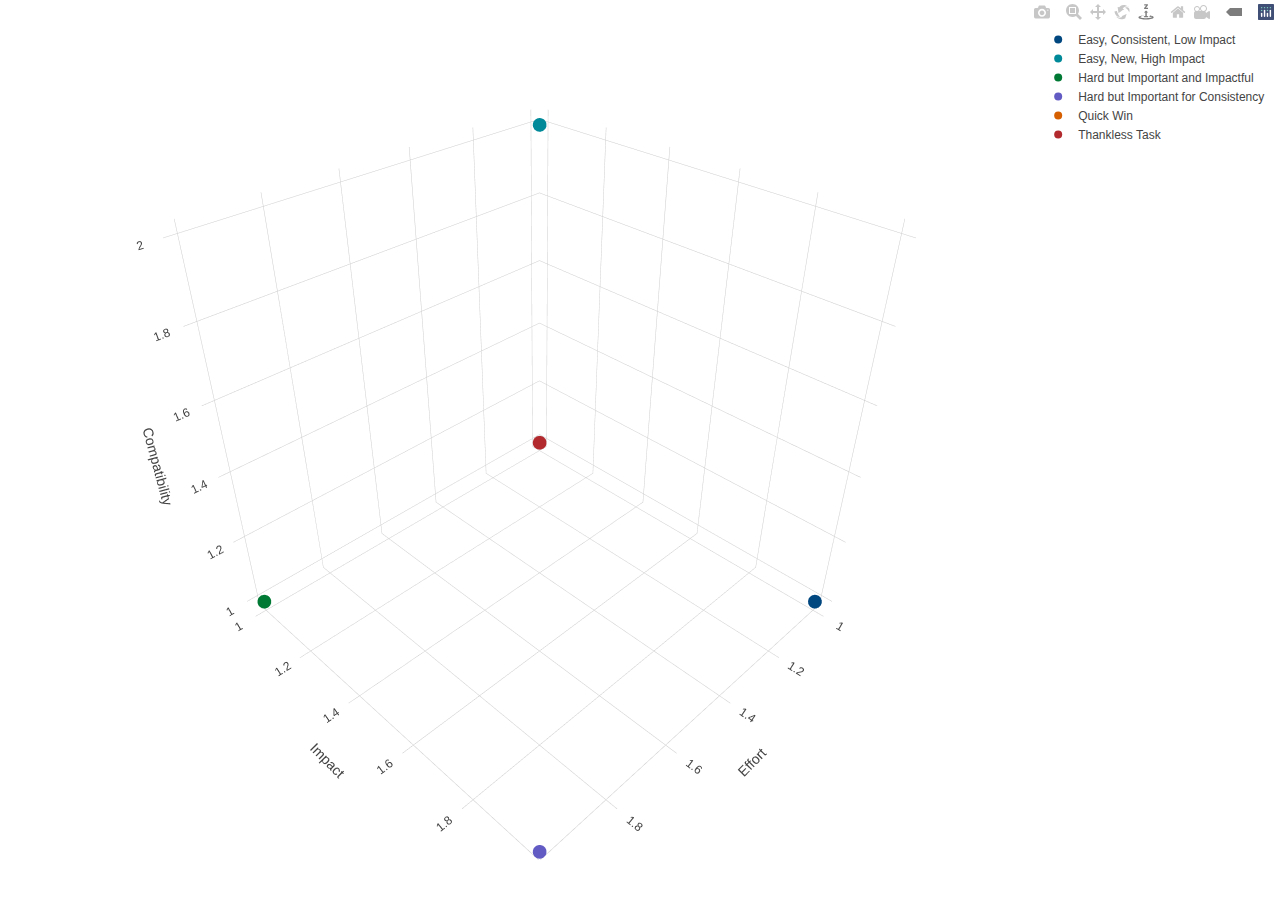
==== docs/Priority.html @ f63d9a85 "plotly plot" ====
<!DOCTYPE html>
<html>
<head>
<meta charset="utf-8" />
<title>plotly</title>
<script>(function() {
  // If window.HTMLWidgets is already defined, then use it; otherwise create a
  // new object. This allows preceding code to set options that affect the
  // initialization process (though none currently exist).
  window.HTMLWidgets = window.HTMLWidgets || {};

  // See if we're running in a viewer pane. If not, we're in a web browser.
  var viewerMode = window.HTMLWidgets.viewerMode =
      /\bviewer_pane=1\b/.test(window.location);

  // See if we're running in Shiny mode. If not, it's a static document.
  // Note that static widgets can appear in both Shiny and static modes, but
  // obviously, Shiny widgets can only appear in Shiny apps/documents.
  var shinyMode = window.HTMLWidgets.shinyMode =
      typeof(window.Shiny) !== "undefined" && !!window.Shiny.outputBindings;

  // We can't count on jQuery being available, so we implement our own
  // version if necessary.
  function querySelectorAll(scope, selector) {
    if (typeof(jQuery) !== "undefined" && scope instanceof jQuery) {
      return scope.find(selector);
    }
    if (scope.querySelectorAll) {
      return scope.querySelectorAll(selector);
    }
  }

  function asArray(value) {
    if (value === null)
      return [];
    if ($.isArray(value))
      return value;
    return [value];
  }

  // Implement jQuery's extend
  function extend(target /*, ... */) {
    if (arguments.length == 1) {
      return target;
    }
    for (var i = 1; i < arguments.length; i++) {
      var source = arguments[i];
      for (var prop in source) {
        if (source.hasOwnProperty(prop)) {
          target[prop] = source[prop];
        }
      }
    }
    return target;
  }

  // IE8 doesn't support Array.forEach.
  function forEach(values, callback, thisArg) {
    if (values.forEach) {
      values.forEach(callback, thisArg);
    } else {
      for (var i = 0; i < values.length; i++) {
        callback.call(thisArg, values[i], i, values);
      }
    }
  }

  // Replaces the specified method with the return value of funcSource.
  //
  // Note that funcSource should not BE the new method, it should be a function
  // that RETURNS the new method. funcSource receives a single argument that is
  // the overridden method, it can be called from the new method. The overridden
  // method can be called like a regular function, it has the target permanently
  // bound to it so "this" will work correctly.
  function overrideMethod(target, methodName, funcSource) {
    var superFunc = target[methodName] || function() {};
    var superFuncBound = function() {
      return superFunc.apply(target, arguments);
    };
    target[methodName] = funcSource(superFuncBound);
  }

  // Add a method to delegator that, when invoked, calls
  // delegatee.methodName. If there is no such method on
  // the delegatee, but there was one on delegator before
  // delegateMethod was called, then the original version
  // is invoked instead.
  // For example:
  //
  // var a = {
  //   method1: function() { console.log('a1'); }
  //   method2: function() { console.log('a2'); }
  // };
  // var b = {
  //   method1: function() { console.log('b1'); }
  // };
  // delegateMethod(a, b, "method1");
  // delegateMethod(a, b, "method2");
  // a.method1();
  // a.method2();
  //
  // The output would be "b1", "a2".
  function delegateMethod(delegator, delegatee, methodName) {
    var inherited = delegator[methodName];
    delegator[methodName] = function() {
      var target = delegatee;
      var method = delegatee[methodName];

      // The method doesn't exist on the delegatee. Instead,
      // call the method on the delegator, if it exists.
      if (!method) {
        target = delegator;
        method = inherited;
      }

      if (method) {
        return method.apply(target, arguments);
      }
    };
  }

  // Implement a vague facsimilie of jQuery's data method
  function elementData(el, name, value) {
    if (arguments.length == 2) {
      return el["htmlwidget_data_" + name];
    } else if (arguments.length == 3) {
      el["htmlwidget_data_" + name] = value;
      return el;
    } else {
      throw new Error("Wrong number of arguments for elementData: " +
        arguments.length);
    }
  }

  // http://stackoverflow.com/questions/3446170/escape-string-for-use-in-javascript-regex
  function escapeRegExp(str) {
    return str.replace(/[\-\[\]\/\{\}\(\)\*\+\?\.\\\^\$\|]/g, "\\$&");
  }

  function hasClass(el, className) {
    var re = new RegExp("\\b" + escapeRegExp(className) + "\\b");
    return re.test(el.className);
  }

  // elements - array (or array-like object) of HTML elements
  // className - class name to test for
  // include - if true, only return elements with given className;
  //   if false, only return elements *without* given className
  function filterByClass(elements, className, include) {
    var results = [];
    for (var i = 0; i < elements.length; i++) {
      if (hasClass(elements[i], className) == include)
        results.push(elements[i]);
    }
    return results;
  }

  function on(obj, eventName, func) {
    if (obj.addEventListener) {
      obj.addEventListener(eventName, func, false);
    } else if (obj.attachEvent) {
      obj.attachEvent(eventName, func);
    }
  }

  function off(obj, eventName, func) {
    if (obj.removeEventListener)
      obj.removeEventListener(eventName, func, false);
    else if (obj.detachEvent) {
      obj.detachEvent(eventName, func);
    }
  }

  // Translate array of values to top/right/bottom/left, as usual with
  // the "padding" CSS property
  // https://developer.mozilla.org/en-US/docs/Web/CSS/padding
  function unpackPadding(value) {
    if (typeof(value) === "number")
      value = [value];
    if (value.length === 1) {
      return {top: value[0], right: value[0], bottom: value[0], left: value[0]};
    }
    if (value.length === 2) {
      return {top: value[0], right: value[1], bottom: value[0], left: value[1]};
    }
    if (value.length === 3) {
      return {top: value[0], right: value[1], bottom: value[2], left: value[1]};
    }
    if (value.length === 4) {
      return {top: value[0], right: value[1], bottom: value[2], left: value[3]};
    }
  }

  // Convert an unpacked padding object to a CSS value
  function paddingToCss(paddingObj) {
    return paddingObj.top + "px " + paddingObj.right + "px " + paddingObj.bottom + "px " + paddingObj.left + "px";
  }

  // Makes a number suitable for CSS
  function px(x) {
    if (typeof(x) === "number")
      return x + "px";
    else
      return x;
  }

  // Retrieves runtime widget sizing information for an element.
  // The return value is either null, or an object with fill, padding,
  // defaultWidth, defaultHeight fields.
  function sizingPolicy(el) {
    var sizingEl = document.querySelector("script[data-for='" + el.id + "'][type='application/htmlwidget-sizing']");
    if (!sizingEl)
      return null;
    var sp = JSON.parse(sizingEl.textContent || sizingEl.text || "{}");
    if (viewerMode) {
      return sp.viewer;
    } else {
      return sp.browser;
    }
  }

  // @param tasks Array of strings (or falsy value, in which case no-op).
  //   Each element must be a valid JavaScript expression that yields a
  //   function. Or, can be an array of objects with "code" and "data"
  //   properties; in this case, the "code" property should be a string
  //   of JS that's an expr that yields a function, and "data" should be
  //   an object that will be added as an additional argument when that
  //   function is called.
  // @param target The object that will be "this" for each function
  //   execution.
  // @param args Array of arguments to be passed to the functions. (The
  //   same arguments will be passed to all functions.)
  function evalAndRun(tasks, target, args) {
    if (tasks) {
      forEach(tasks, function(task) {
        var theseArgs = args;
        if (typeof(task) === "object") {
          theseArgs = theseArgs.concat([task.data]);
          task = task.code;
        }
        var taskFunc = tryEval(task);
        if (typeof(taskFunc) !== "function") {
          throw new Error("Task must be a function! Source:\n" + task);
        }
        taskFunc.apply(target, theseArgs);
      });
    }
  }

  // Attempt eval() both with and without enclosing in parentheses.
  // Note that enclosing coerces a function declaration into
  // an expression that eval() can parse
  // (otherwise, a SyntaxError is thrown)
  function tryEval(code) {
    var result = null;
    try {
      result = eval("(" + code + ")");
    } catch(error) {
      if (!error instanceof SyntaxError) {
        throw error;
      }
      try {
        result = eval(code);
      } catch(e) {
        if (e instanceof SyntaxError) {
          throw error;
        } else {
          throw e;
        }
      }
    }
    return result;
  }

  function initSizing(el) {
    var sizing = sizingPolicy(el);
    if (!sizing)
      return;

    var cel = document.getElementById("htmlwidget_container");
    if (!cel)
      return;

    if (typeof(sizing.padding) !== "undefined") {
      document.body.style.margin = "0";
      document.body.style.padding = paddingToCss(unpackPadding(sizing.padding));
    }

    if (sizing.fill) {
      document.body.style.overflow = "hidden";
      document.body.style.width = "100%";
      document.body.style.height = "100%";
      document.documentElement.style.width = "100%";
      document.documentElement.style.height = "100%";
      if (cel) {
        cel.style.position = "absolute";
        var pad = unpackPadding(sizing.padding);
        cel.style.top = pad.top + "px";
        cel.style.right = pad.right + "px";
        cel.style.bottom = pad.bottom + "px";
        cel.style.left = pad.left + "px";
        el.style.width = "100%";
        el.style.height = "100%";
      }

      return {
        getWidth: function() { return cel.offsetWidth; },
        getHeight: function() { return cel.offsetHeight; }
      };

    } else {
      el.style.width = px(sizing.width);
      el.style.height = px(sizing.height);

      return {
        getWidth: function() { return el.offsetWidth; },
        getHeight: function() { return el.offsetHeight; }
      };
    }
  }

  // Default implementations for methods
  var defaults = {
    find: function(scope) {
      return querySelectorAll(scope, "." + this.name);
    },
    renderError: function(el, err) {
      var $el = $(el);

      this.clearError(el);

      // Add all these error classes, as Shiny does
      var errClass = "shiny-output-error";
      if (err.type !== null) {
        // use the classes of the error condition as CSS class names
        errClass = errClass + " " + $.map(asArray(err.type), function(type) {
          return errClass + "-" + type;
        }).join(" ");
      }
      errClass = errClass + " htmlwidgets-error";

      // Is el inline or block? If inline or inline-block, just display:none it
      // and add an inline error.
      var display = $el.css("display");
      $el.data("restore-display-mode", display);

      if (display === "inline" || display === "inline-block") {
        $el.hide();
        if (err.message !== "") {
          var errorSpan = $("<span>").addClass(errClass);
          errorSpan.text(err.message);
          $el.after(errorSpan);
        }
      } else if (display === "block") {
        // If block, add an error just after the el, set visibility:none on the
        // el, and position the error to be on top of the el.
        // Mark it with a unique ID and CSS class so we can remove it later.
        $el.css("visibility", "hidden");
        if (err.message !== "") {
          var errorDiv = $("<div>").addClass(errClass).css("position", "absolute")
            .css("top", el.offsetTop)
            .css("left", el.offsetLeft)
            // setting width can push out the page size, forcing otherwise
            // unnecessary scrollbars to appear and making it impossible for
            // the element to shrink; so use max-width instead
            .css("maxWidth", el.offsetWidth)
            .css("height", el.offsetHeight);
          errorDiv.text(err.message);
          $el.after(errorDiv);

          // Really dumb way to keep the size/position of the error in sync with
          // the parent element as the window is resized or whatever.
          var intId = setInterval(function() {
            if (!errorDiv[0].parentElement) {
              clearInterval(intId);
              return;
            }
            errorDiv
              .css("top", el.offsetTop)
              .css("left", el.offsetLeft)
              .css("maxWidth", el.offsetWidth)
              .css("height", el.offsetHeight);
          }, 500);
        }
      }
    },
    clearError: function(el) {
      var $el = $(el);
      var display = $el.data("restore-display-mode");
      $el.data("restore-display-mode", null);

      if (display === "inline" || display === "inline-block") {
        if (display)
          $el.css("display", display);
        $(el.nextSibling).filter(".htmlwidgets-error").remove();
      } else if (display === "block"){
        $el.css("visibility", "inherit");
        $(el.nextSibling).filter(".htmlwidgets-error").remove();
      }
    },
    sizing: {}
  };

  // Called by widget bindings to register a new type of widget. The definition
  // object can contain the following properties:
  // - name (required) - A string indicating the binding name, which will be
  //   used by default as the CSS classname to look for.
  // - initialize (optional) - A function(el) that will be called once per
  //   widget element; if a value is returned, it will be passed as the third
  //   value to renderValue.
  // - renderValue (required) - A function(el, data, initValue) that will be
  //   called with data. Static contexts will cause this to be called once per
  //   element; Shiny apps will cause this to be called multiple times per
  //   element, as the data changes.
  window.HTMLWidgets.widget = function(definition) {
    if (!definition.name) {
      throw new Error("Widget must have a name");
    }
    if (!definition.type) {
      throw new Error("Widget must have a type");
    }
    // Currently we only support output widgets
    if (definition.type !== "output") {
      throw new Error("Unrecognized widget type '" + definition.type + "'");
    }
    // TODO: Verify that .name is a valid CSS classname

    // Support new-style instance-bound definitions. Old-style class-bound
    // definitions have one widget "object" per widget per type/class of
    // widget; the renderValue and resize methods on such widget objects
    // take el and instance arguments, because the widget object can't
    // store them. New-style instance-bound definitions have one widget
    // object per widget instance; the definition that's passed in doesn't
    // provide renderValue or resize methods at all, just the single method
    //   factory(el, width, height)
    // which returns an object that has renderValue(x) and resize(w, h).
    // This enables a far more natural programming style for the widget
    // author, who can store per-instance state using either OO-style
    // instance fields or functional-style closure variables (I guess this
    // is in contrast to what can only be called C-style pseudo-OO which is
    // what we required before).
    if (definition.factory) {
      definition = createLegacyDefinitionAdapter(definition);
    }

    if (!definition.renderValue) {
      throw new Error("Widget must have a renderValue function");
    }

    // For static rendering (non-Shiny), use a simple widget registration
    // scheme. We also use this scheme for Shiny apps/documents that also
    // contain static widgets.
    window.HTMLWidgets.widgets = window.HTMLWidgets.widgets || [];
    // Merge defaults into the definition; don't mutate the original definition.
    var staticBinding = extend({}, defaults, definition);
    overrideMethod(staticBinding, "find", function(superfunc) {
      return function(scope) {
        var results = superfunc(scope);
        // Filter out Shiny outputs, we only want the static kind
        return filterByClass(results, "html-widget-output", false);
      };
    });
    window.HTMLWidgets.widgets.push(staticBinding);

    if (shinyMode) {
      // Shiny is running. Register the definition with an output binding.
      // The definition itself will not be the output binding, instead
      // we will make an output binding object that delegates to the
      // definition. This is because we foolishly used the same method
      // name (renderValue) for htmlwidgets definition and Shiny bindings
      // but they actually have quite different semantics (the Shiny
      // bindings receive data that includes lots of metadata that it
      // strips off before calling htmlwidgets renderValue). We can't
      // just ignore the difference because in some widgets it's helpful
      // to call this.renderValue() from inside of resize(), and if
      // we're not delegating, then that call will go to the Shiny
      // version instead of the htmlwidgets version.

      // Merge defaults with definition, without mutating either.
      var bindingDef = extend({}, defaults, definition);

      // This object will be our actual Shiny binding.
      var shinyBinding = new Shiny.OutputBinding();

      // With a few exceptions, we'll want to simply use the bindingDef's
      // version of methods if they are available, otherwise fall back to
      // Shiny's defaults. NOTE: If Shiny's output bindings gain additional
      // methods in the future, and we want them to be overrideable by
      // HTMLWidget binding definitions, then we'll need to add them to this
      // list.
      delegateMethod(shinyBinding, bindingDef, "getId");
      delegateMethod(shinyBinding, bindingDef, "onValueChange");
      delegateMethod(shinyBinding, bindingDef, "onValueError");
      delegateMethod(shinyBinding, bindingDef, "renderError");
      delegateMethod(shinyBinding, bindingDef, "clearError");
      delegateMethod(shinyBinding, bindingDef, "showProgress");

      // The find, renderValue, and resize are handled differently, because we
      // want to actually decorate the behavior of the bindingDef methods.

      shinyBinding.find = function(scope) {
        var results = bindingDef.find(scope);

        // Only return elements that are Shiny outputs, not static ones
        var dynamicResults = results.filter(".html-widget-output");

        // It's possible that whatever caused Shiny to think there might be
        // new dynamic outputs, also caused there to be new static outputs.
        // Since there might be lots of different htmlwidgets bindings, we
        // schedule execution for later--no need to staticRender multiple
        // times.
        if (results.length !== dynamicResults.length)
          scheduleStaticRender();

        return dynamicResults;
      };

      // Wrap renderValue to handle initialization, which unfortunately isn't
      // supported natively by Shiny at the time of this writing.

      shinyBinding.renderValue = function(el, data) {
        Shiny.renderDependencies(data.deps);
        // Resolve strings marked as javascript literals to objects
        if (!(data.evals instanceof Array)) data.evals = [data.evals];
        for (var i = 0; data.evals && i < data.evals.length; i++) {
          window.HTMLWidgets.evaluateStringMember(data.x, data.evals[i]);
        }
        if (!bindingDef.renderOnNullValue) {
          if (data.x === null) {
            el.style.visibility = "hidden";
            return;
          } else {
            el.style.visibility = "inherit";
          }
        }
        if (!elementData(el, "initialized")) {
          initSizing(el);

          elementData(el, "initialized", true);
          if (bindingDef.initialize) {
            var result = bindingDef.initialize(el, el.offsetWidth,
              el.offsetHeight);
            elementData(el, "init_result", result);
          }
        }
        bindingDef.renderValue(el, data.x, elementData(el, "init_result"));
        evalAndRun(data.jsHooks.render, elementData(el, "init_result"), [el, data.x]);
      };

      // Only override resize if bindingDef implements it
      if (bindingDef.resize) {
        shinyBinding.resize = function(el, width, height) {
          // Shiny can call resize before initialize/renderValue have been
          // called, which doesn't make sense for widgets.
          if (elementData(el, "initialized")) {
            bindingDef.resize(el, width, height, elementData(el, "init_result"));
          }
        };
      }

      Shiny.outputBindings.register(shinyBinding, bindingDef.name);
    }
  };

  var scheduleStaticRenderTimerId = null;
  function scheduleStaticRender() {
    if (!scheduleStaticRenderTimerId) {
      scheduleStaticRenderTimerId = setTimeout(function() {
        scheduleStaticRenderTimerId = null;
        window.HTMLWidgets.staticRender();
      }, 1);
    }
  }

  // Render static widgets after the document finishes loading
  // Statically render all elements that are of this widget's class
  window.HTMLWidgets.staticRender = function() {
    var bindings = window.HTMLWidgets.widgets || [];
    forEach(bindings, function(binding) {
      var matches = binding.find(document.documentElement);
      forEach(matches, function(el) {
        var sizeObj = initSizing(el, binding);

        if (hasClass(el, "html-widget-static-bound"))
          return;
        el.className = el.className + " html-widget-static-bound";

        var initResult;
        if (binding.initialize) {
          initResult = binding.initialize(el,
            sizeObj ? sizeObj.getWidth() : el.offsetWidth,
            sizeObj ? sizeObj.getHeight() : el.offsetHeight
          );
          elementData(el, "init_result", initResult);
        }

        if (binding.resize) {
          var lastSize = {
            w: sizeObj ? sizeObj.getWidth() : el.offsetWidth,
            h: sizeObj ? sizeObj.getHeight() : el.offsetHeight
          };
          var resizeHandler = function(e) {
            var size = {
              w: sizeObj ? sizeObj.getWidth() : el.offsetWidth,
              h: sizeObj ? sizeObj.getHeight() : el.offsetHeight
            };
            if (size.w === 0 && size.h === 0)
              return;
            if (size.w === lastSize.w && size.h === lastSize.h)
              return;
            lastSize = size;
            binding.resize(el, size.w, size.h, initResult);
          };

          on(window, "resize", resizeHandler);

          // This is needed for cases where we're running in a Shiny
          // app, but the widget itself is not a Shiny output, but
          // rather a simple static widget. One example of this is
          // an rmarkdown document that has runtime:shiny and widget
          // that isn't in a render function. Shiny only knows to
          // call resize handlers for Shiny outputs, not for static
          // widgets, so we do it ourselves.
          if (window.jQuery) {
            window.jQuery(document).on(
              "shown.htmlwidgets shown.bs.tab.htmlwidgets shown.bs.collapse.htmlwidgets",
              resizeHandler
            );
            window.jQuery(document).on(
              "hidden.htmlwidgets hidden.bs.tab.htmlwidgets hidden.bs.collapse.htmlwidgets",
              resizeHandler
            );
          }

          // This is needed for the specific case of ioslides, which
          // flips slides between display:none and display:block.
          // Ideally we would not have to have ioslide-specific code
          // here, but rather have ioslides raise a generic event,
          // but the rmarkdown package just went to CRAN so the
          // window to getting that fixed may be long.
          if (window.addEventListener) {
            // It's OK to limit this to window.addEventListener
            // browsers because ioslides itself only supports
            // such browsers.
            on(document, "slideenter", resizeHandler);
            on(document, "slideleave", resizeHandler);
          }
        }

        var scriptData = document.querySelector("script[data-for='" + el.id + "'][type='application/json']");
        if (scriptData) {
          var data = JSON.parse(scriptData.textContent || scriptData.text);
          // Resolve strings marked as javascript literals to objects
          if (!(data.evals instanceof Array)) data.evals = [data.evals];
          for (var k = 0; data.evals && k < data.evals.length; k++) {
            window.HTMLWidgets.evaluateStringMember(data.x, data.evals[k]);
          }
          binding.renderValue(el, data.x, initResult);
          evalAndRun(data.jsHooks.render, initResult, [el, data.x]);
        }
      });
    });

    invokePostRenderHandlers();
  }


  function has_jQuery3() {
    if (!window.jQuery) {
      return false;
    }
    var $version = window.jQuery.fn.jquery;
    var $major_version = parseInt($version.split(".")[0]);
    return $major_version >= 3;
  }

  /*
  / Shiny 1.4 bumped jQuery from 1.x to 3.x which means jQuery's
  / on-ready handler (i.e., $(fn)) is now asyncronous (i.e., it now
  / really means $(setTimeout(fn)).
  / https://jquery.com/upgrade-guide/3.0/#breaking-change-document-ready-handlers-are-now-asynchronous
  /
  / Since Shiny uses $() to schedule initShiny, shiny>=1.4 calls initShiny
  / one tick later than it did before, which means staticRender() is
  / called renderValue() earlier than (advanced) widget authors might be expecting.
  / https://github.com/rstudio/shiny/issues/2630
  /
  / For a concrete example, leaflet has some methods (e.g., updateBounds)
  / which reference Shiny methods registered in initShiny (e.g., setInputValue).
  / Since leaflet is privy to this life-cycle, it knows to use setTimeout() to
  / delay execution of those methods (until Shiny methods are ready)
  / https://github.com/rstudio/leaflet/blob/18ec981/javascript/src/index.js#L266-L268
  /
  / Ideally widget authors wouldn't need to use this setTimeout() hack that
  / leaflet uses to call Shiny methods on a staticRender(). In the long run,
  / the logic initShiny should be broken up so that method registration happens
  / right away, but binding happens later.
  */
  function maybeStaticRenderLater() {
    if (shinyMode && has_jQuery3()) {
      window.jQuery(window.HTMLWidgets.staticRender);
    } else {
      window.HTMLWidgets.staticRender();
    }
  }

  if (document.addEventListener) {
    document.addEventListener("DOMContentLoaded", function() {
      document.removeEventListener("DOMContentLoaded", arguments.callee, false);
      maybeStaticRenderLater();
    }, false);
  } else if (document.attachEvent) {
    document.attachEvent("onreadystatechange", function() {
      if (document.readyState === "complete") {
        document.detachEvent("onreadystatechange", arguments.callee);
        maybeStaticRenderLater();
      }
    });
  }


  window.HTMLWidgets.getAttachmentUrl = function(depname, key) {
    // If no key, default to the first item
    if (typeof(key) === "undefined")
      key = 1;

    var link = document.getElementById(depname + "-" + key + "-attachment");
    if (!link) {
      throw new Error("Attachment " + depname + "/" + key + " not found in document");
    }
    return link.getAttribute("href");
  };

  window.HTMLWidgets.dataframeToD3 = function(df) {
    var names = [];
    var length;
    for (var name in df) {
        if (df.hasOwnProperty(name))
            names.push(name);
        if (typeof(df[name]) !== "object" || typeof(df[name].length) === "undefined") {
            throw new Error("All fields must be arrays");
        } else if (typeof(length) !== "undefined" && length !== df[name].length) {
            throw new Error("All fields must be arrays of the same length");
        }
        length = df[name].length;
    }
    var results = [];
    var item;
    for (var row = 0; row < length; row++) {
        item = {};
        for (var col = 0; col < names.length; col++) {
            item[names[col]] = df[names[col]][row];
        }
        results.push(item);
    }
    return results;
  };

  window.HTMLWidgets.transposeArray2D = function(array) {
      if (array.length === 0) return array;
      var newArray = array[0].map(function(col, i) {
          return array.map(function(row) {
              return row[i]
          })
      });
      return newArray;
  };
  // Split value at splitChar, but allow splitChar to be escaped
  // using escapeChar. Any other characters escaped by escapeChar
  // will be included as usual (including escapeChar itself).
  function splitWithEscape(value, splitChar, escapeChar) {
    var results = [];
    var escapeMode = false;
    var currentResult = "";
    for (var pos = 0; pos < value.length; pos++) {
      if (!escapeMode) {
        if (value[pos] === splitChar) {
          results.push(currentResult);
          currentResult = "";
        } else if (value[pos] === escapeChar) {
          escapeMode = true;
        } else {
          currentResult += value[pos];
        }
      } else {
        currentResult += value[pos];
        escapeMode = false;
      }
    }
    if (currentResult !== "") {
      results.push(currentResult);
    }
    return results;
  }
  // Function authored by Yihui/JJ Allaire
  window.HTMLWidgets.evaluateStringMember = function(o, member) {
    var parts = splitWithEscape(member, '.', '\\');
    for (var i = 0, l = parts.length; i < l; i++) {
      var part = parts[i];
      // part may be a character or 'numeric' member name
      if (o !== null && typeof o === "object" && part in o) {
        if (i == (l - 1)) { // if we are at the end of the line then evalulate
          if (typeof o[part] === "string")
            o[part] = tryEval(o[part]);
        } else { // otherwise continue to next embedded object
          o = o[part];
        }
      }
    }
  };

  // Retrieve the HTMLWidget instance (i.e. the return value of an
  // HTMLWidget binding's initialize() or factory() function)
  // associated with an element, or null if none.
  window.HTMLWidgets.getInstance = function(el) {
    return elementData(el, "init_result");
  };

  // Finds the first element in the scope that matches the selector,
  // and returns the HTMLWidget instance (i.e. the return value of
  // an HTMLWidget binding's initialize() or factory() function)
  // associated with that element, if any. If no element matches the
  // selector, or the first matching element has no HTMLWidget
  // instance associated with it, then null is returned.
  //
  // The scope argument is optional, and defaults to window.document.
  window.HTMLWidgets.find = function(scope, selector) {
    if (arguments.length == 1) {
      selector = scope;
      scope = document;
    }

    var el = scope.querySelector(selector);
    if (el === null) {
      return null;
    } else {
      return window.HTMLWidgets.getInstance(el);
    }
  };

  // Finds all elements in the scope that match the selector, and
  // returns the HTMLWidget instances (i.e. the return values of
  // an HTMLWidget binding's initialize() or factory() function)
  // associated with the elements, in an array. If elements that
  // match the selector don't have an associated HTMLWidget
  // instance, the returned array will contain nulls.
  //
  // The scope argument is optional, and defaults to window.document.
  window.HTMLWidgets.findAll = function(scope, selector) {
    if (arguments.length == 1) {
      selector = scope;
      scope = document;
    }

    var nodes = scope.querySelectorAll(selector);
    var results = [];
    for (var i = 0; i < nodes.length; i++) {
      results.push(window.HTMLWidgets.getInstance(nodes[i]));
    }
    return results;
  };

  var postRenderHandlers = [];
  function invokePostRenderHandlers() {
    while (postRenderHandlers.length) {
      var handler = postRenderHandlers.shift();
      if (handler) {
        handler();
      }
    }
  }

  // Register the given callback function to be invoked after the
  // next time static widgets are rendered.
  window.HTMLWidgets.addPostRenderHandler = function(callback) {
    postRenderHandlers.push(callback);
  };

  // Takes a new-style instance-bound definition, and returns an
  // old-style class-bound definition. This saves us from having
  // to rewrite all the logic in this file to accomodate both
  // types of definitions.
  function createLegacyDefinitionAdapter(defn) {
    var result = {
      name: defn.name,
      type: defn.type,
      initialize: function(el, width, height) {
        return defn.factory(el, width, height);
      },
      renderValue: function(el, x, instance) {
        return instance.renderValue(x);
      },
      resize: function(el, width, height, instance) {
        return instance.resize(width, height);
      }
    };

    if (defn.find)
      result.find = defn.find;
    if (defn.renderError)
      result.renderError = defn.renderError;
    if (defn.clearError)
      result.clearError = defn.clearError;

    return result;
  }
})();

</script>
<script>
HTMLWidgets.widget({
  name: "plotly",
  type: "output",

  initialize: function(el, width, height) {
    return {};
  },

  resize: function(el, width, height, instance) {
    if (instance.autosize) {
      var width = instance.width || width;
      var height = instance.height || height;
      Plotly.relayout(el.id, {width: width, height: height});
    }
  },  
  
  renderValue: function(el, x, instance) {
    
    // Plotly.relayout() mutates the plot input object, so make sure to 
    // keep a reference to the user-supplied width/height *before*
    // we call Plotly.plot();
    var lay = x.layout || {};
    instance.width = lay.width;
    instance.height = lay.height;
    instance.autosize = lay.autosize || true;
    
    /* 
    / 'inform the world' about highlighting options this is so other
    / crosstalk libraries have a chance to respond to special settings 
    / such as persistent selection. 
    / AFAIK, leaflet is the only library with such intergration
    / https://github.com/rstudio/leaflet/pull/346/files#diff-ad0c2d51ce5fdf8c90c7395b102f4265R154
    */
    var ctConfig = crosstalk.var('plotlyCrosstalkOpts').set(x.highlight);
      
    if (typeof(window) !== "undefined") {
      // make sure plots don't get created outside the network (for on-prem)
      window.PLOTLYENV = window.PLOTLYENV || {};
      window.PLOTLYENV.BASE_URL = x.base_url;
      
      // Enable persistent selection when shift key is down
      // https://stackoverflow.com/questions/1828613/check-if-a-key-is-down
      var persistOnShift = function(e) {
        if (!e) window.event;
        if (e.shiftKey) { 
          x.highlight.persistent = true; 
          x.highlight.persistentShift = true;
        } else {
          x.highlight.persistent = false; 
          x.highlight.persistentShift = false;
        }
      };
      
      // Only relevant if we haven't forced persistent mode at command line
      if (!x.highlight.persistent) {
        window.onmousemove = persistOnShift;
      }
    }

    var graphDiv = document.getElementById(el.id);
    
    // TODO: move the control panel injection strategy inside here...
    HTMLWidgets.addPostRenderHandler(function() {
      
      // lower the z-index of the modebar to prevent it from highjacking hover
      // (TODO: do this via CSS?)
      // https://github.com/ropensci/plotly/issues/956
      // https://www.w3schools.com/jsref/prop_style_zindex.asp
      var modebars = document.querySelectorAll(".js-plotly-plot .plotly .modebar");
      for (var i = 0; i < modebars.length; i++) {
        modebars[i].style.zIndex = 1;
      }
    });
      
      // inject a "control panel" holding selectize/dynamic color widget(s)
    if (x.selectize || x.highlight.dynamic && !instance.plotly) {
      var flex = document.createElement("div");
      flex.class = "plotly-crosstalk-control-panel";
      flex.style = "display: flex; flex-wrap: wrap";
      
      // inject the colourpicker HTML container into the flexbox
      if (x.highlight.dynamic) {
        var pickerDiv = document.createElement("div");
        
        var pickerInput = document.createElement("input");
        pickerInput.id = el.id + "-colourpicker";
        pickerInput.placeholder = "asdasd";
        
        var pickerLabel = document.createElement("label");
        pickerLabel.for = pickerInput.id;
        pickerLabel.innerHTML = "Brush color&nbsp;&nbsp;";
        
        pickerDiv.appendChild(pickerLabel);
        pickerDiv.appendChild(pickerInput);
        flex.appendChild(pickerDiv);
      }
      
      // inject selectize HTML containers (one for every crosstalk group)
      if (x.selectize) {
        var ids = Object.keys(x.selectize);
        
        for (var i = 0; i < ids.length; i++) {
          var container = document.createElement("div");
          container.id = ids[i];
          container.style = "width: 80%; height: 10%";
          container.class = "form-group crosstalk-input-plotly-highlight";
          
          var label = document.createElement("label");
          label.for = ids[i];
          label.innerHTML = x.selectize[ids[i]].group;
          label.class = "control-label";
          
          var selectDiv = document.createElement("div");
          var select = document.createElement("select");
          select.multiple = true;
          
          selectDiv.appendChild(select);
          container.appendChild(label);
          container.appendChild(selectDiv);
          flex.appendChild(container);
        }
      }
      
      // finally, insert the flexbox inside the htmlwidget container,
      // but before the plotly graph div
      graphDiv.parentElement.insertBefore(flex, graphDiv);
      
      if (x.highlight.dynamic) {
        var picker = $("#" + pickerInput.id);
        var colors = x.highlight.color || [];
        // TODO: let users specify options?
        var opts = {
          value: colors[0],
          showColour: "both",
          palette: "limited",
          allowedCols: colors.join(" "),
          width: "20%",
          height: "10%"
        };
        picker.colourpicker({changeDelay: 0});
        picker.colourpicker("settings", opts);
        picker.colourpicker("value", opts.value);
        // inform crosstalk about a change in the current selection colour
        var grps = x.highlight.ctGroups || [];
        for (var i = 0; i < grps.length; i++) {
          crosstalk.group(grps[i]).var('plotlySelectionColour')
            .set(picker.colourpicker('value'));
        }
        picker.on("change", function() {
          for (var i = 0; i < grps.length; i++) {
            crosstalk.group(grps[i]).var('plotlySelectionColour')
              .set(picker.colourpicker('value'));
          }
        });
      }
    }
    
    // if no plot exists yet, create one with a particular configuration
    if (!instance.plotly) {
      
      var plot = Plotly.plot(graphDiv, x);
      instance.plotly = true;
      
    } else {
      
      // this is essentially equivalent to Plotly.newPlot(), but avoids creating 
      // a new webgl context
      // https://github.com/plotly/plotly.js/blob/2b24f9def901831e61282076cf3f835598d56f0e/src/plot_api/plot_api.js#L531-L532

      // TODO: restore crosstalk selections?
      Plotly.purge(graphDiv);
      // TODO: why is this necessary to get crosstalk working?
      graphDiv.data = undefined;
      graphDiv.layout = undefined;
      var plot = Plotly.plot(graphDiv, x);
    }
    
    // Trigger plotly.js calls defined via `plotlyProxy()`
    plot.then(function() {
      if (HTMLWidgets.shinyMode) {
        Shiny.addCustomMessageHandler("plotly-calls", function(msg) {
          var gd = document.getElementById(msg.id);
          if (!gd) {
            throw new Error("Couldn't find plotly graph with id: " + msg.id);
          }
          // This isn't an official plotly.js method, but it's the only current way to 
          // change just the configuration of a plot 
          // https://community.plot.ly/t/update-config-function/9057
          if (msg.method == "reconfig") {
            Plotly.react(gd, gd.data, gd.layout, msg.args);
            return;
          }
          if (!Plotly[msg.method]) {
            throw new Error("Unknown method " + msg.method);
          }
          var args = [gd].concat(msg.args);
          Plotly[msg.method].apply(null, args);
        });
      }
      
      // plotly's mapbox API doesn't currently support setting bounding boxes
      // https://www.mapbox.com/mapbox-gl-js/example/fitbounds/
      // so we do this manually...
      // TODO: make sure this triggers on a redraw and relayout as well as on initial draw
      var mapboxIDs = graphDiv._fullLayout._subplots.mapbox || [];
      for (var i = 0; i < mapboxIDs.length; i++) {
        var id = mapboxIDs[i];
        var mapOpts = x.layout[id] || {};
        var args = mapOpts._fitBounds || {};
        if (!args) {
          continue;
        }
        var mapObj = graphDiv._fullLayout[id]._subplot.map;
        mapObj.fitBounds(args.bounds, args.options);
      }
      
    });
    
    // Attach attributes (e.g., "key", "z") to plotly event data
    function eventDataWithKey(eventData) {
      if (eventData === undefined || !eventData.hasOwnProperty("points")) {
        return null;
      }
      return eventData.points.map(function(pt) {
        var obj = {
          curveNumber: pt.curveNumber, 
          pointNumber: pt.pointNumber, 
          x: pt.x,
          y: pt.y
        };
        
        // If 'z' is reported with the event data, then use it!
        if (pt.hasOwnProperty("z")) {
          obj.z = pt.z;
        }
        
        if (pt.hasOwnProperty("customdata")) {
          obj.customdata = pt.customdata;
        }
        
        /* 
          TL;DR: (I think) we have to select the graph div (again) to attach keys...
          
          Why? Remember that crosstalk will dynamically add/delete traces 
          (see traceManager.prototype.updateSelection() below)
          For this reason, we can't simply grab keys from x.data (like we did previously)
          Moreover, we can't use _fullData, since that doesn't include 
          unofficial attributes. It's true that click/hover events fire with 
          pt.data, but drag events don't...
        */
        var gd = document.getElementById(el.id);
        var trace = gd.data[pt.curveNumber];
        
        if (!trace._isSimpleKey) {
          var attrsToAttach = ["key"];
        } else {
          // simple keys fire the whole key
          obj.key = trace.key;
          var attrsToAttach = [];
        }
        
        for (var i = 0; i < attrsToAttach.length; i++) {
          var attr = trace[attrsToAttach[i]];
          if (Array.isArray(attr)) {
            if (typeof pt.pointNumber === "number") {
              obj[attrsToAttach[i]] = attr[pt.pointNumber];
            } else if (Array.isArray(pt.pointNumber)) {
              obj[attrsToAttach[i]] = attr[pt.pointNumber[0]][pt.pointNumber[1]];
            } else if (Array.isArray(pt.pointNumbers)) {
              obj[attrsToAttach[i]] = pt.pointNumbers.map(function(idx) { return attr[idx]; });
            }
          }
        }
        return obj;
      });
    }
    
    
    var legendEventData = function(d) {
      // if legendgroup is not relevant just return the trace
      var trace = d.data[d.curveNumber];
      if (!trace.legendgroup) return trace;
      
      // if legendgroup was specified, return all traces that match the group
      var legendgrps = d.data.map(function(trace){ return trace.legendgroup; });
      var traces = [];
      for (i = 0; i < legendgrps.length; i++) {
        if (legendgrps[i] == trace.legendgroup) {
          traces.push(d.data[i]);
        }
      }
      
      return traces;
    };

    
    // send user input event data to shiny
    if (HTMLWidgets.shinyMode && Shiny.setInputValue) {
      
      // Some events clear other input values
      // TODO: always register these?
      var eventClearMap = {
        plotly_deselect: ["plotly_selected", "plotly_selecting", "plotly_brushed", "plotly_brushing", "plotly_click"],
        plotly_unhover: ["plotly_hover"],
        plotly_doubleclick: ["plotly_click"]
      };
    
      Object.keys(eventClearMap).map(function(evt) {
        graphDiv.on(evt, function() {
          var inputsToClear = eventClearMap[evt];
          inputsToClear.map(function(input) {
            Shiny.setInputValue(input + "-" + x.source, null, {priority: "event"});
          });
        });
      });
      
      var eventDataFunctionMap = {
        plotly_click: eventDataWithKey,
        plotly_sunburstclick: eventDataWithKey,
        plotly_hover: eventDataWithKey,
        plotly_unhover: eventDataWithKey,
        // If 'plotly_selected' has already been fired, and you click
        // on the plot afterwards, this event fires `undefined`?!?
        // That might be considered a plotly.js bug, but it doesn't make 
        // sense for this input change to occur if `d` is falsy because,
        // even in the empty selection case, `d` is truthy (an object),
        // and the 'plotly_deselect' event will reset this input
        plotly_selected: function(d) { if (d) { return eventDataWithKey(d); } },
        plotly_selecting: function(d) { if (d) { return eventDataWithKey(d); } },
        plotly_brushed: function(d) {
          if (d) { return d.range ? d.range : d.lassoPoints; }
        },
        plotly_brushing: function(d) {
          if (d) { return d.range ? d.range : d.lassoPoints; }
        },
        plotly_legendclick: legendEventData,
        plotly_legenddoubleclick: legendEventData,
        plotly_clickannotation: function(d) { return d.fullAnnotation }
      };
      
      var registerShinyValue = function(event) {
        var eventDataPreProcessor = eventDataFunctionMap[event] || function(d) { return d ? d : el.id };
        // some events are unique to the R package
        var plotlyJSevent = (event == "plotly_brushed") ? "plotly_selected" : (event == "plotly_brushing") ? "plotly_selecting" : event;
        // register the event
        graphDiv.on(plotlyJSevent, function(d) {
          Shiny.setInputValue(
            event + "-" + x.source,
            JSON.stringify(eventDataPreProcessor(d)),
            {priority: "event"}
          );
        });
      }
    
      var shinyEvents = x.shinyEvents || [];
      shinyEvents.map(registerShinyValue);
    }
    
    // Given an array of {curveNumber: x, pointNumber: y} objects,
    // return a hash of {
    //   set1: {value: [key1, key2, ...], _isSimpleKey: false}, 
    //   set2: {value: [key3, key4, ...], _isSimpleKey: false}
    // }
    function pointsToKeys(points) {
      var keysBySet = {};
      for (var i = 0; i < points.length; i++) {
        
        var trace = graphDiv.data[points[i].curveNumber];
        if (!trace.key || !trace.set) {
          continue;
        }
        
        // set defaults for this keySet
        // note that we don't track the nested property (yet) since we always 
        // emit the union -- http://cpsievert.github.io/talks/20161212b/#21
        keysBySet[trace.set] = keysBySet[trace.set] || {
          value: [],
          _isSimpleKey: trace._isSimpleKey
        };
        
        // Use pointNumber by default, but aggregated traces should emit pointNumbers
        var ptNum = points[i].pointNumber;
        var hasPtNum = typeof ptNum === "number";
        var ptNum = hasPtNum ? ptNum : points[i].pointNumbers;
        
        // selecting a point of a "simple" trace means: select the 
        // entire key attached to this trace, which is useful for,
        // say clicking on a fitted line to select corresponding observations 
        var key = trace._isSimpleKey ? trace.key : Array.isArray(ptNum) ? ptNum.map(function(idx) { return trace.key[idx]; }) : trace.key[ptNum];
        // http://stackoverflow.com/questions/10865025/merge-flatten-an-array-of-arrays-in-javascript
        var keyFlat = trace._isNestedKey ? [].concat.apply([], key) : key;
        
        // TODO: better to only add new values?
        keysBySet[trace.set].value = keysBySet[trace.set].value.concat(keyFlat);
      }
      
      return keysBySet;
    }
    
    
    x.highlight.color = x.highlight.color || [];
    // make sure highlight color is an array
    if (!Array.isArray(x.highlight.color)) {
      x.highlight.color = [x.highlight.color];
    }

    var traceManager = new TraceManager(graphDiv, x.highlight);

    // Gather all *unique* sets.
    var allSets = [];
    for (var curveIdx = 0; curveIdx < x.data.length; curveIdx++) {
      var newSet = x.data[curveIdx].set;
      if (newSet) {
        if (allSets.indexOf(newSet) === -1) {
          allSets.push(newSet);
        }
      }
    }

    // register event listeners for all sets
    for (var i = 0; i < allSets.length; i++) {
      
      var set = allSets[i];
      var selection = new crosstalk.SelectionHandle(set);
      var filter = new crosstalk.FilterHandle(set);
      
      var filterChange = function(e) {
        removeBrush(el);
        traceManager.updateFilter(set, e.value);
      };
      filter.on("change", filterChange);
      
      
      var selectionChange = function(e) {
        
        // Workaround for 'plotly_selected' now firing previously selected
        // points (in addition to new ones) when holding shift key. In our case,
        // we just want the new keys 
        if (x.highlight.on === "plotly_selected" && x.highlight.persistentShift) {
          // https://stackoverflow.com/questions/1187518/how-to-get-the-difference-between-two-arrays-in-javascript
          Array.prototype.diff = function(a) {
              return this.filter(function(i) {return a.indexOf(i) < 0;});
          };
          e.value = e.value.diff(e.oldValue);
        }
        
        // array of "event objects" tracking the selection history
        // this is used to avoid adding redundant selections
        var selectionHistory = crosstalk.var("plotlySelectionHistory").get() || [];
        
        // Construct an event object "defining" the current event. 
        var event = {
          receiverID: traceManager.gd.id,
          plotlySelectionColour: crosstalk.group(set).var("plotlySelectionColour").get()
        };
        event[set] = e.value;
        // TODO: is there a smarter way to check object equality?
        if (selectionHistory.length > 0) {
          var ev = JSON.stringify(event);
          for (var i = 0; i < selectionHistory.length; i++) {
            var sel = JSON.stringify(selectionHistory[i]);
            if (sel == ev) {
              return;
            }
          }
        }
        
        // accumulate history for persistent selection
        if (!x.highlight.persistent) {
          selectionHistory = [event];
        } else {
          selectionHistory.push(event);
        }
        crosstalk.var("plotlySelectionHistory").set(selectionHistory);
        
        // do the actual updating of traces, frames, and the selectize widget
        traceManager.updateSelection(set, e.value);
        // https://github.com/selectize/selectize.js/blob/master/docs/api.md#methods_items
        if (x.selectize) {
          if (!x.highlight.persistent || e.value === null) {
            selectize.clear(true);
          }
          selectize.addItems(e.value, true);
          selectize.close();
        }
      }
      selection.on("change", selectionChange);
      
      // Set a crosstalk variable selection value, triggering an update
      var turnOn = function(e) {
        if (e) {
          var selectedKeys = pointsToKeys(e.points);
          // Keys are group names, values are array of selected keys from group.
          for (var set in selectedKeys) {
            if (selectedKeys.hasOwnProperty(set)) {
              selection.set(selectedKeys[set].value, {sender: el});
            }
          }
        }
      };
      if (x.highlight.debounce > 0) {
        turnOn = debounce(turnOn, x.highlight.debounce);
      }
      graphDiv.on(x.highlight.on, turnOn);
      
      graphDiv.on(x.highlight.off, function turnOff(e) {
        // remove any visual clues
        removeBrush(el);
        // remove any selection history
        crosstalk.var("plotlySelectionHistory").set(null);
        // trigger the actual removal of selection traces
        selection.set(null, {sender: el});
      });
          
      // register a callback for selectize so that there is bi-directional
      // communication between the widget and direct manipulation events
      if (x.selectize) {
        var selectizeID = Object.keys(x.selectize)[i];
        var items = x.selectize[selectizeID].items;
        var first = [{value: "", label: "(All)"}];
        var opts = {
          options: first.concat(items),
          searchField: "label",
          valueField: "value",
          labelField: "label",
          maxItems: 50
        };
        var select = $("#" + selectizeID).find("select")[0];
        var selectize = $(select).selectize(opts)[0].selectize;
        // NOTE: this callback is triggered when *directly* altering 
        // dropdown items
        selectize.on("change", function() {
          var currentItems = traceManager.groupSelections[set] || [];
          if (!x.highlight.persistent) {
            removeBrush(el);
            for (var i = 0; i < currentItems.length; i++) {
              selectize.removeItem(currentItems[i], true);
            }
          }
          var newItems = selectize.items.filter(function(idx) { 
            return currentItems.indexOf(idx) < 0;
          });
          if (newItems.length > 0) {
            traceManager.updateSelection(set, newItems);
          } else {
            // Item has been removed...
            // TODO: this logic won't work for dynamically changing palette 
            traceManager.updateSelection(set, null);
            traceManager.updateSelection(set, selectize.items);
          }
        });
      }
    } // end of selectionChange
    
  } // end of renderValue
}); // end of widget definition

/**
 * @param graphDiv The Plotly graph div
 * @param highlight An object with options for updating selection(s)
 */
function TraceManager(graphDiv, highlight) {
  // The Plotly graph div
  this.gd = graphDiv;

  // Preserve the original data.
  // TODO: try using Lib.extendFlat() as done in  
  // https://github.com/plotly/plotly.js/pull/1136 
  this.origData = JSON.parse(JSON.stringify(graphDiv.data));
  
  // avoid doing this over and over
  this.origOpacity = [];
  for (var i = 0; i < this.origData.length; i++) {
    this.origOpacity[i] = this.origData[i].opacity === 0 ? 0 : (this.origData[i].opacity || 1);
  }

  // key: group name, value: null or array of keys representing the
  // most recently received selection for that group.
  this.groupSelections = {};
  
  // selection parameters (e.g., transient versus persistent selection)
  this.highlight = highlight;
}

TraceManager.prototype.close = function() {
  // TODO: Unhook all event handlers
};

TraceManager.prototype.updateFilter = function(group, keys) {

  if (typeof(keys) === "undefined" || keys === null) {
    
    this.gd.data = JSON.parse(JSON.stringify(this.origData));
    
  } else {
  
    var traces = [];
    for (var i = 0; i < this.origData.length; i++) {
      var trace = this.origData[i];
      if (!trace.key || trace.set !== group) {
        continue;
      }
      var matchFunc = getMatchFunc(trace);
      var matches = matchFunc(trace.key, keys);
      
      if (matches.length > 0) {
        if (!trace._isSimpleKey) {
          // subsetArrayAttrs doesn't mutate trace (it makes a modified clone)
          trace = subsetArrayAttrs(trace, matches);
        }
        traces.push(trace);
      }
    }
  }
  
  this.gd.data = traces;
  Plotly.redraw(this.gd);
  
  // NOTE: we purposely do _not_ restore selection(s), since on filter,
  // axis likely will update, changing the pixel -> data mapping, leading 
  // to a likely mismatch in the brush outline and highlighted marks
  
};

TraceManager.prototype.updateSelection = function(group, keys) {
  
  if (keys !== null && !Array.isArray(keys)) {
    throw new Error("Invalid keys argument; null or array expected");
  }
  
  // if selection has been cleared, or if this is transient
  // selection, delete the "selection traces"
  var nNewTraces = this.gd.data.length - this.origData.length;
  if (keys === null || !this.highlight.persistent && nNewTraces > 0) {
    var tracesToRemove = [];
    for (var i = 0; i < this.gd.data.length; i++) {
      if (this.gd.data[i]._isCrosstalkTrace) tracesToRemove.push(i);
    }
    Plotly.deleteTraces(this.gd, tracesToRemove);
    this.groupSelections[group] = keys;
  } else {
    // add to the groupSelection, rather than overwriting it
    // TODO: can this be removed?
    this.groupSelections[group] = this.groupSelections[group] || [];
    for (var i = 0; i < keys.length; i++) {
      var k = keys[i];
      if (this.groupSelections[group].indexOf(k) < 0) {
        this.groupSelections[group].push(k);
      }
    }
  }
  
  if (keys === null) {
    
    Plotly.restyle(this.gd, {"opacity": this.origOpacity});
    
  } else if (keys.length >= 1) {
    
    // placeholder for new "selection traces"
    var traces = [];
    // this variable is set in R/highlight.R
    var selectionColour = crosstalk.group(group).var("plotlySelectionColour").get() || 
      this.highlight.color[0];

    for (var i = 0; i < this.origData.length; i++) {
      // TODO: try using Lib.extendFlat() as done in  
      // https://github.com/plotly/plotly.js/pull/1136 
      var trace = JSON.parse(JSON.stringify(this.gd.data[i]));
      if (!trace.key || trace.set !== group) {
        continue;
      }
      // Get sorted array of matching indices in trace.key
      var matchFunc = getMatchFunc(trace);
      var matches = matchFunc(trace.key, keys);
      
      if (matches.length > 0) {
        // If this is a "simple" key, that means select the entire trace
        if (!trace._isSimpleKey) {
          trace = subsetArrayAttrs(trace, matches);
        }
        // reach into the full trace object so we can properly reflect the 
        // selection attributes in every view
        var d = this.gd._fullData[i];
        
        /* 
        / Recursively inherit selection attributes from various sources, 
        / in order of preference:
        /  (1) official plotly.js selected attribute
        /  (2) highlight(selected = attrs_selected(...))
        */
        // TODO: it would be neat to have a dropdown to dynamically specify these!
        $.extend(true, trace, this.highlight.selected);
        
        // if it is defined, override color with the "dynamic brush color""
        if (d.marker) {
          trace.marker = trace.marker || {};
          trace.marker.color =  selectionColour || trace.marker.color || d.marker.color;
        }
        if (d.line) {
          trace.line = trace.line || {};
          trace.line.color =  selectionColour || trace.line.color || d.line.color;
        }
        if (d.textfont) {
          trace.textfont = trace.textfont || {};
          trace.textfont.color =  selectionColour || trace.textfont.color || d.textfont.color;
        }
        if (d.fillcolor) {
          // TODO: should selectionColour inherit alpha from the existing fillcolor?
          trace.fillcolor = selectionColour || trace.fillcolor || d.fillcolor;
        }
        // attach a sensible name/legendgroup
        trace.name = trace.name || keys.join("<br />");
        trace.legendgroup = trace.legendgroup || keys.join("<br />");
        
        // keep track of mapping between this new trace and the trace it targets
        // (necessary for updating frames to reflect the selection traces)
        trace._originalIndex = i;
        trace._newIndex = this.gd._fullData.length + traces.length;
        trace._isCrosstalkTrace = true;
        traces.push(trace);
      }
    }
    
    if (traces.length > 0) {
      
      Plotly.addTraces(this.gd, traces).then(function(gd) {
        // incrementally add selection traces to frames
        // (this is heavily inspired by Plotly.Plots.modifyFrames() 
        // in src/plots/plots.js)
        var _hash = gd._transitionData._frameHash;
        var _frames = gd._transitionData._frames || [];
        
        for (var i = 0; i < _frames.length; i++) {
          
          // add to _frames[i].traces *if* this frame references selected trace(s)
          var newIndices = [];
          for (var j = 0; j < traces.length; j++) {
            var tr = traces[j];
            if (_frames[i].traces.indexOf(tr._originalIndex) > -1) {
              newIndices.push(tr._newIndex);
              _frames[i].traces.push(tr._newIndex);
            }
          }
          
          // nothing to do...
          if (newIndices.length === 0) {
            continue;
          }
          
          var ctr = 0;
          var nFrameTraces = _frames[i].data.length;
          
          for (var j = 0; j < nFrameTraces; j++) {
            var frameTrace = _frames[i].data[j];
            if (!frameTrace.key || frameTrace.set !== group) {
              continue;
            }
            
            var matchFunc = getMatchFunc(frameTrace);
            var matches = matchFunc(frameTrace.key, keys);
            
            if (matches.length > 0) {
              if (!trace._isSimpleKey) {
                frameTrace = subsetArrayAttrs(frameTrace, matches);
              }
              var d = gd._fullData[newIndices[ctr]];
              if (d.marker) {
                frameTrace.marker = d.marker;
              }
              if (d.line) {
                frameTrace.line = d.line;
              }
              if (d.textfont) {
                frameTrace.textfont = d.textfont;
              }
              ctr = ctr + 1;
              _frames[i].data.push(frameTrace);
            }
          }
          
          // update gd._transitionData._frameHash
          _hash[_frames[i].name] = _frames[i];
        }
      
      });
      
      // dim traces that have a set matching the set of selection sets
      var tracesToDim = [],
          opacities = [],
          sets = Object.keys(this.groupSelections),
          n = this.origData.length;
          
      for (var i = 0; i < n; i++) {
        var opacity = this.origOpacity[i] || 1;
        // have we already dimmed this trace? Or is this even worth doing?
        if (opacity !== this.gd._fullData[i].opacity || this.highlight.opacityDim === 1) {
          continue;
        }
        // is this set an element of the set of selection sets?
        var matches = findMatches(sets, [this.gd.data[i].set]);
        if (matches.length) {
          tracesToDim.push(i);
          opacities.push(opacity * this.highlight.opacityDim);
        }
      }
      
      if (tracesToDim.length > 0) {
        Plotly.restyle(this.gd, {"opacity": opacities}, tracesToDim);
        // turn off the selected/unselected API
        Plotly.restyle(this.gd, {"selectedpoints": null});
      }
      
    }
    
  }
};

/* 
Note: in all of these match functions, we assume needleSet (i.e. the selected keys)
is a 1D (or flat) array. The real difference is the meaning of haystack.
findMatches() does the usual thing you'd expect for 
linked brushing on a scatterplot matrix. findSimpleMatches() returns a match iff 
haystack is a subset of the needleSet. findNestedMatches() returns 
*/

function getMatchFunc(trace) {
  return (trace._isNestedKey) ? findNestedMatches : 
    (trace._isSimpleKey) ? findSimpleMatches : findMatches;
}

// find matches for "flat" keys
function findMatches(haystack, needleSet) {
  var matches = [];
  haystack.forEach(function(obj, i) {
    if (obj === null || needleSet.indexOf(obj) >= 0) {
      matches.push(i);
    }
  });
  return matches;
}

// find matches for "simple" keys
function findSimpleMatches(haystack, needleSet) {
  var match = haystack.every(function(val) {
    return val === null || needleSet.indexOf(val) >= 0;
  });
  // yes, this doesn't make much sense other than conforming 
  // to the output type of the other match functions
  return (match) ? [0] : []
}

// find matches for a "nested" haystack (2D arrays)
function findNestedMatches(haystack, needleSet) {
  var matches = [];
  for (var i = 0; i < haystack.length; i++) {
    var hay = haystack[i];
    var match = hay.every(function(val) { 
      return val === null || needleSet.indexOf(val) >= 0; 
    });
    if (match) {
      matches.push(i);
    }
  }
  return matches;
}

function isPlainObject(obj) {
  return (
    Object.prototype.toString.call(obj) === '[object Object]' &&
    Object.getPrototypeOf(obj) === Object.prototype
  );
}

function subsetArrayAttrs(obj, indices) {
  var newObj = {};
  Object.keys(obj).forEach(function(k) {
    var val = obj[k];

    if (k.charAt(0) === "_") {
      newObj[k] = val;
    } else if (k === "transforms" && Array.isArray(val)) {
      newObj[k] = val.map(function(transform) {
        return subsetArrayAttrs(transform, indices);
      });
    } else if (k === "colorscale" && Array.isArray(val)) {
      newObj[k] = val;
    } else if (isPlainObject(val)) {
      newObj[k] = subsetArrayAttrs(val, indices);
    } else if (Array.isArray(val)) {
      newObj[k] = subsetArray(val, indices);
    } else {
      newObj[k] = val;
    }
  });
  return newObj;
}

function subsetArray(arr, indices) {
  var result = [];
  for (var i = 0; i < indices.length; i++) {
    result.push(arr[indices[i]]);
  }
  return result;
}

// Convenience function for removing plotly's brush 
function removeBrush(el) {
  var outlines = el.querySelectorAll(".select-outline");
  for (var i = 0; i < outlines.length; i++) {
    outlines[i].remove();
  }
}


// https://davidwalsh.name/javascript-debounce-function

// Returns a function, that, as long as it continues to be invoked, will not
// be triggered. The function will be called after it stops being called for
// N milliseconds. If `immediate` is passed, trigger the function on the
// leading edge, instead of the trailing.
function debounce(func, wait, immediate) {
	var timeout;
	return function() {
		var context = this, args = arguments;
		var later = function() {
			timeout = null;
			if (!immediate) func.apply(context, args);
		};
		var callNow = immediate && !timeout;
		clearTimeout(timeout);
		timeout = setTimeout(later, wait);
		if (callNow) func.apply(context, args);
	};
};
</script>
<script>(function(global){"use strict";var undefined=void 0;var MAX_ARRAY_LENGTH=1e5;function Type(v){switch(typeof v){case"undefined":return"undefined";case"boolean":return"boolean";case"number":return"number";case"string":return"string";default:return v===null?"null":"object"}}function Class(v){return Object.prototype.toString.call(v).replace(/^\[object *|\]$/g,"")}function IsCallable(o){return typeof o==="function"}function ToObject(v){if(v===null||v===undefined)throw TypeError();return Object(v)}function ToInt32(v){return v>>0}function ToUint32(v){return v>>>0}var LN2=Math.LN2,abs=Math.abs,floor=Math.floor,log=Math.log,max=Math.max,min=Math.min,pow=Math.pow,round=Math.round;(function(){var orig=Object.defineProperty;var dom_only=!function(){try{return Object.defineProperty({},"x",{})}catch(_){return false}}();if(!orig||dom_only){Object.defineProperty=function(o,prop,desc){if(orig)try{return orig(o,prop,desc)}catch(_){}if(o!==Object(o))throw TypeError("Object.defineProperty called on non-object");if(Object.prototype.__defineGetter__&&"get"in desc)Object.prototype.__defineGetter__.call(o,prop,desc.get);if(Object.prototype.__defineSetter__&&"set"in desc)Object.prototype.__defineSetter__.call(o,prop,desc.set);if("value"in desc)o[prop]=desc.value;return o}}})();function makeArrayAccessors(obj){if(obj.length>MAX_ARRAY_LENGTH)throw RangeError("Array too large for polyfill");function makeArrayAccessor(index){Object.defineProperty(obj,index,{get:function(){return obj._getter(index)},set:function(v){obj._setter(index,v)},enumerable:true,configurable:false})}var i;for(i=0;i<obj.length;i+=1){makeArrayAccessor(i)}}function as_signed(value,bits){var s=32-bits;return value<<s>>s}function as_unsigned(value,bits){var s=32-bits;return value<<s>>>s}function packI8(n){return[n&255]}function unpackI8(bytes){return as_signed(bytes[0],8)}function packU8(n){return[n&255]}function unpackU8(bytes){return as_unsigned(bytes[0],8)}function packU8Clamped(n){n=round(Number(n));return[n<0?0:n>255?255:n&255]}function packI16(n){return[n>>8&255,n&255]}function unpackI16(bytes){return as_signed(bytes[0]<<8|bytes[1],16)}function packU16(n){return[n>>8&255,n&255]}function unpackU16(bytes){return as_unsigned(bytes[0]<<8|bytes[1],16)}function packI32(n){return[n>>24&255,n>>16&255,n>>8&255,n&255]}function unpackI32(bytes){return as_signed(bytes[0]<<24|bytes[1]<<16|bytes[2]<<8|bytes[3],32)}function packU32(n){return[n>>24&255,n>>16&255,n>>8&255,n&255]}function unpackU32(bytes){return as_unsigned(bytes[0]<<24|bytes[1]<<16|bytes[2]<<8|bytes[3],32)}function packIEEE754(v,ebits,fbits){var bias=(1<<ebits-1)-1,s,e,f,ln,i,bits,str,bytes;function roundToEven(n){var w=floor(n),f=n-w;if(f<.5)return w;if(f>.5)return w+1;return w%2?w+1:w}if(v!==v){e=(1<<ebits)-1;f=pow(2,fbits-1);s=0}else if(v===Infinity||v===-Infinity){e=(1<<ebits)-1;f=0;s=v<0?1:0}else if(v===0){e=0;f=0;s=1/v===-Infinity?1:0}else{s=v<0;v=abs(v);if(v>=pow(2,1-bias)){e=min(floor(log(v)/LN2),1023);f=roundToEven(v/pow(2,e)*pow(2,fbits));if(f/pow(2,fbits)>=2){e=e+1;f=1}if(e>bias){e=(1<<ebits)-1;f=0}else{e=e+bias;f=f-pow(2,fbits)}}else{e=0;f=roundToEven(v/pow(2,1-bias-fbits))}}bits=[];for(i=fbits;i;i-=1){bits.push(f%2?1:0);f=floor(f/2)}for(i=ebits;i;i-=1){bits.push(e%2?1:0);e=floor(e/2)}bits.push(s?1:0);bits.reverse();str=bits.join("");bytes=[];while(str.length){bytes.push(parseInt(str.substring(0,8),2));str=str.substring(8)}return bytes}function unpackIEEE754(bytes,ebits,fbits){var bits=[],i,j,b,str,bias,s,e,f;for(i=bytes.length;i;i-=1){b=bytes[i-1];for(j=8;j;j-=1){bits.push(b%2?1:0);b=b>>1}}bits.reverse();str=bits.join("");bias=(1<<ebits-1)-1;s=parseInt(str.substring(0,1),2)?-1:1;e=parseInt(str.substring(1,1+ebits),2);f=parseInt(str.substring(1+ebits),2);if(e===(1<<ebits)-1){return f!==0?NaN:s*Infinity}else if(e>0){return s*pow(2,e-bias)*(1+f/pow(2,fbits))}else if(f!==0){return s*pow(2,-(bias-1))*(f/pow(2,fbits))}else{return s<0?-0:0}}function unpackF64(b){return unpackIEEE754(b,11,52)}function packF64(v){return packIEEE754(v,11,52)}function unpackF32(b){return unpackIEEE754(b,8,23)}function packF32(v){return packIEEE754(v,8,23)}(function(){function ArrayBuffer(length){length=ToInt32(length);if(length<0)throw RangeError("ArrayBuffer size is not a small enough positive integer.");Object.defineProperty(this,"byteLength",{value:length});Object.defineProperty(this,"_bytes",{value:Array(length)});for(var i=0;i<length;i+=1)this._bytes[i]=0}global.ArrayBuffer=global.ArrayBuffer||ArrayBuffer;function $TypedArray$(){if(!arguments.length||typeof arguments[0]!=="object"){return function(length){length=ToInt32(length);if(length<0)throw RangeError("length is not a small enough positive integer.");Object.defineProperty(this,"length",{value:length});Object.defineProperty(this,"byteLength",{value:length*this.BYTES_PER_ELEMENT});Object.defineProperty(this,"buffer",{value:new ArrayBuffer(this.byteLength)});Object.defineProperty(this,"byteOffset",{value:0})}.apply(this,arguments)}if(arguments.length>=1&&Type(arguments[0])==="object"&&arguments[0]instanceof $TypedArray$){return function(typedArray){if(this.constructor!==typedArray.constructor)throw TypeError();var byteLength=typedArray.length*this.BYTES_PER_ELEMENT;Object.defineProperty(this,"buffer",{value:new ArrayBuffer(byteLength)});Object.defineProperty(this,"byteLength",{value:byteLength});Object.defineProperty(this,"byteOffset",{value:0});Object.defineProperty(this,"length",{value:typedArray.length});for(var i=0;i<this.length;i+=1)this._setter(i,typedArray._getter(i))}.apply(this,arguments)}if(arguments.length>=1&&Type(arguments[0])==="object"&&!(arguments[0]instanceof $TypedArray$)&&!(arguments[0]instanceof ArrayBuffer||Class(arguments[0])==="ArrayBuffer")){return function(array){var byteLength=array.length*this.BYTES_PER_ELEMENT;Object.defineProperty(this,"buffer",{value:new ArrayBuffer(byteLength)});Object.defineProperty(this,"byteLength",{value:byteLength});Object.defineProperty(this,"byteOffset",{value:0});Object.defineProperty(this,"length",{value:array.length});for(var i=0;i<this.length;i+=1){var s=array[i];this._setter(i,Number(s))}}.apply(this,arguments)}if(arguments.length>=1&&Type(arguments[0])==="object"&&(arguments[0]instanceof ArrayBuffer||Class(arguments[0])==="ArrayBuffer")){return function(buffer,byteOffset,length){byteOffset=ToUint32(byteOffset);if(byteOffset>buffer.byteLength)throw RangeError("byteOffset out of range");if(byteOffset%this.BYTES_PER_ELEMENT)throw RangeError("buffer length minus the byteOffset is not a multiple of the element size.");if(length===undefined){var byteLength=buffer.byteLength-byteOffset;if(byteLength%this.BYTES_PER_ELEMENT)throw RangeError("length of buffer minus byteOffset not a multiple of the element size");length=byteLength/this.BYTES_PER_ELEMENT}else{length=ToUint32(length);byteLength=length*this.BYTES_PER_ELEMENT}if(byteOffset+byteLength>buffer.byteLength)throw RangeError("byteOffset and length reference an area beyond the end of the buffer");Object.defineProperty(this,"buffer",{value:buffer});Object.defineProperty(this,"byteLength",{value:byteLength});Object.defineProperty(this,"byteOffset",{value:byteOffset});Object.defineProperty(this,"length",{value:length})}.apply(this,arguments)}throw TypeError()}Object.defineProperty($TypedArray$,"from",{value:function(iterable){return new this(iterable)}});Object.defineProperty($TypedArray$,"of",{value:function(){return new this(arguments)}});var $TypedArrayPrototype$={};$TypedArray$.prototype=$TypedArrayPrototype$;Object.defineProperty($TypedArray$.prototype,"_getter",{value:function(index){if(arguments.length<1)throw SyntaxError("Not enough arguments");index=ToUint32(index);if(index>=this.length)return undefined;var bytes=[],i,o;for(i=0,o=this.byteOffset+index*this.BYTES_PER_ELEMENT;i<this.BYTES_PER_ELEMENT;i+=1,o+=1){bytes.push(this.buffer._bytes[o])}return this._unpack(bytes)}});Object.defineProperty($TypedArray$.prototype,"get",{value:$TypedArray$.prototype._getter});Object.defineProperty($TypedArray$.prototype,"_setter",{value:function(index,value){if(arguments.length<2)throw SyntaxError("Not enough arguments");index=ToUint32(index);if(index>=this.length)return;var bytes=this._pack(value),i,o;for(i=0,o=this.byteOffset+index*this.BYTES_PER_ELEMENT;i<this.BYTES_PER_ELEMENT;i+=1,o+=1){this.buffer._bytes[o]=bytes[i]}}});Object.defineProperty($TypedArray$.prototype,"constructor",{value:$TypedArray$});Object.defineProperty($TypedArray$.prototype,"copyWithin",{value:function(target,start){var end=arguments[2];var o=ToObject(this);var lenVal=o.length;var len=ToUint32(lenVal);len=max(len,0);var relativeTarget=ToInt32(target);var to;if(relativeTarget<0)to=max(len+relativeTarget,0);else to=min(relativeTarget,len);var relativeStart=ToInt32(start);var from;if(relativeStart<0)from=max(len+relativeStart,0);else from=min(relativeStart,len);var relativeEnd;if(end===undefined)relativeEnd=len;else relativeEnd=ToInt32(end);var final;if(relativeEnd<0)final=max(len+relativeEnd,0);else final=min(relativeEnd,len);var count=min(final-from,len-to);var direction;if(from<to&&to<from+count){direction=-1;from=from+count-1;to=to+count-1}else{direction=1}while(count>0){o._setter(to,o._getter(from));from=from+direction;to=to+direction;count=count-1}return o}});Object.defineProperty($TypedArray$.prototype,"every",{value:function(callbackfn){if(this===undefined||this===null)throw TypeError();var t=Object(this);var len=ToUint32(t.length);if(!IsCallable(callbackfn))throw TypeError();var thisArg=arguments[1];for(var i=0;i<len;i++){if(!callbackfn.call(thisArg,t._getter(i),i,t))return false}return true}});Object.defineProperty($TypedArray$.prototype,"fill",{value:function(value){var start=arguments[1],end=arguments[2];var o=ToObject(this);var lenVal=o.length;var len=ToUint32(lenVal);len=max(len,0);var relativeStart=ToInt32(start);var k;if(relativeStart<0)k=max(len+relativeStart,0);else k=min(relativeStart,len);var relativeEnd;if(end===undefined)relativeEnd=len;else relativeEnd=ToInt32(end);var final;if(relativeEnd<0)final=max(len+relativeEnd,0);else final=min(relativeEnd,len);while(k<final){o._setter(k,value);k+=1}return o}});Object.defineProperty($TypedArray$.prototype,"filter",{value:function(callbackfn){if(this===undefined||this===null)throw TypeError();var t=Object(this);var len=ToUint32(t.length);if(!IsCallable(callbackfn))throw TypeError();var res=[];var thisp=arguments[1];for(var i=0;i<len;i++){var val=t._getter(i);if(callbackfn.call(thisp,val,i,t))res.push(val)}return new this.constructor(res)}});Object.defineProperty($TypedArray$.prototype,"find",{value:function(predicate){var o=ToObject(this);var lenValue=o.length;var len=ToUint32(lenValue);if(!IsCallable(predicate))throw TypeError();var t=arguments.length>1?arguments[1]:undefined;var k=0;while(k<len){var kValue=o._getter(k);var testResult=predicate.call(t,kValue,k,o);if(Boolean(testResult))return kValue;++k}return undefined}});Object.defineProperty($TypedArray$.prototype,"findIndex",{value:function(predicate){var o=ToObject(this);var lenValue=o.length;var len=ToUint32(lenValue);if(!IsCallable(predicate))throw TypeError();var t=arguments.length>1?arguments[1]:undefined;var k=0;while(k<len){var kValue=o._getter(k);var testResult=predicate.call(t,kValue,k,o);if(Boolean(testResult))return k;++k}return-1}});Object.defineProperty($TypedArray$.prototype,"forEach",{value:function(callbackfn){if(this===undefined||this===null)throw TypeError();var t=Object(this);var len=ToUint32(t.length);if(!IsCallable(callbackfn))throw TypeError();var thisp=arguments[1];for(var i=0;i<len;i++)callbackfn.call(thisp,t._getter(i),i,t)}});Object.defineProperty($TypedArray$.prototype,"indexOf",{value:function(searchElement){if(this===undefined||this===null)throw TypeError();var t=Object(this);var len=ToUint32(t.length);if(len===0)return-1;var n=0;if(arguments.length>0){n=Number(arguments[1]);if(n!==n){n=0}else if(n!==0&&n!==1/0&&n!==-(1/0)){n=(n>0||-1)*floor(abs(n))}}if(n>=len)return-1;var k=n>=0?n:max(len-abs(n),0);for(;k<len;k++){if(t._getter(k)===searchElement){return k}}return-1}});Object.defineProperty($TypedArray$.prototype,"join",{value:function(separator){if(this===undefined||this===null)throw TypeError();var t=Object(this);var len=ToUint32(t.length);var tmp=Array(len);for(var i=0;i<len;++i)tmp[i]=t._getter(i);return tmp.join(separator===undefined?",":separator)}});Object.defineProperty($TypedArray$.prototype,"lastIndexOf",{value:function(searchElement){if(this===undefined||this===null)throw TypeError();var t=Object(this);var len=ToUint32(t.length);if(len===0)return-1;var n=len;if(arguments.length>1){n=Number(arguments[1]);if(n!==n){n=0}else if(n!==0&&n!==1/0&&n!==-(1/0)){n=(n>0||-1)*floor(abs(n))}}var k=n>=0?min(n,len-1):len-abs(n);for(;k>=0;k--){if(t._getter(k)===searchElement)return k}return-1}});Object.defineProperty($TypedArray$.prototype,"map",{value:function(callbackfn){if(this===undefined||this===null)throw TypeError();var t=Object(this);var len=ToUint32(t.length);if(!IsCallable(callbackfn))throw TypeError();var res=[];res.length=len;var thisp=arguments[1];for(var i=0;i<len;i++)res[i]=callbackfn.call(thisp,t._getter(i),i,t);return new this.constructor(res)}});Object.defineProperty($TypedArray$.prototype,"reduce",{value:function(callbackfn){if(this===undefined||this===null)throw TypeError();var t=Object(this);var len=ToUint32(t.length);if(!IsCallable(callbackfn))throw TypeError();if(len===0&&arguments.length===1)throw TypeError();var k=0;var accumulator;if(arguments.length>=2){accumulator=arguments[1]}else{accumulator=t._getter(k++)}while(k<len){accumulator=callbackfn.call(undefined,accumulator,t._getter(k),k,t);k++}return accumulator}});Object.defineProperty($TypedArray$.prototype,"reduceRight",{value:function(callbackfn){if(this===undefined||this===null)throw TypeError();var t=Object(this);var len=ToUint32(t.length);if(!IsCallable(callbackfn))throw TypeError();if(len===0&&arguments.length===1)throw TypeError();var k=len-1;var accumulator;if(arguments.length>=2){accumulator=arguments[1]}else{accumulator=t._getter(k--)}while(k>=0){accumulator=callbackfn.call(undefined,accumulator,t._getter(k),k,t);k--}return accumulator}});Object.defineProperty($TypedArray$.prototype,"reverse",{value:function(){if(this===undefined||this===null)throw TypeError();var t=Object(this);var len=ToUint32(t.length);var half=floor(len/2);for(var i=0,j=len-1;i<half;++i,--j){var tmp=t._getter(i);t._setter(i,t._getter(j));t._setter(j,tmp)}return t}});Object.defineProperty($TypedArray$.prototype,"set",{value:function(index,value){if(arguments.length<1)throw SyntaxError("Not enough arguments");var array,sequence,offset,len,i,s,d,byteOffset,byteLength,tmp;if(typeof arguments[0]==="object"&&arguments[0].constructor===this.constructor){array=arguments[0];offset=ToUint32(arguments[1]);if(offset+array.length>this.length){throw RangeError("Offset plus length of array is out of range")}byteOffset=this.byteOffset+offset*this.BYTES_PER_ELEMENT;byteLength=array.length*this.BYTES_PER_ELEMENT;if(array.buffer===this.buffer){tmp=[];for(i=0,s=array.byteOffset;i<byteLength;i+=1,s+=1){tmp[i]=array.buffer._bytes[s]}for(i=0,d=byteOffset;i<byteLength;i+=1,d+=1){this.buffer._bytes[d]=tmp[i]}}else{for(i=0,s=array.byteOffset,d=byteOffset;i<byteLength;i+=1,s+=1,d+=1){this.buffer._bytes[d]=array.buffer._bytes[s]}}}else if(typeof arguments[0]==="object"&&typeof arguments[0].length!=="undefined"){sequence=arguments[0];len=ToUint32(sequence.length);offset=ToUint32(arguments[1]);if(offset+len>this.length){throw RangeError("Offset plus length of array is out of range")}for(i=0;i<len;i+=1){s=sequence[i];this._setter(offset+i,Number(s))}}else{throw TypeError("Unexpected argument type(s)")}}});Object.defineProperty($TypedArray$.prototype,"slice",{value:function(start,end){var o=ToObject(this);var lenVal=o.length;var len=ToUint32(lenVal);var relativeStart=ToInt32(start);var k=relativeStart<0?max(len+relativeStart,0):min(relativeStart,len);var relativeEnd=end===undefined?len:ToInt32(end);var final=relativeEnd<0?max(len+relativeEnd,0):min(relativeEnd,len);var count=final-k;var c=o.constructor;var a=new c(count);var n=0;while(k<final){var kValue=o._getter(k);a._setter(n,kValue);++k;++n}return a}});Object.defineProperty($TypedArray$.prototype,"some",{value:function(callbackfn){if(this===undefined||this===null)throw TypeError();var t=Object(this);var len=ToUint32(t.length);if(!IsCallable(callbackfn))throw TypeError();var thisp=arguments[1];for(var i=0;i<len;i++){if(callbackfn.call(thisp,t._getter(i),i,t)){return true}}return false}});Object.defineProperty($TypedArray$.prototype,"sort",{value:function(comparefn){if(this===undefined||this===null)throw TypeError();var t=Object(this);var len=ToUint32(t.length);var tmp=Array(len);for(var i=0;i<len;++i)tmp[i]=t._getter(i);if(comparefn)tmp.sort(comparefn);else tmp.sort();for(i=0;i<len;++i)t._setter(i,tmp[i]);return t}});Object.defineProperty($TypedArray$.prototype,"subarray",{value:function(start,end){function clamp(v,min,max){return v<min?min:v>max?max:v}start=ToInt32(start);end=ToInt32(end);if(arguments.length<1){start=0}if(arguments.length<2){end=this.length}if(start<0){start=this.length+start}if(end<0){end=this.length+end}start=clamp(start,0,this.length);end=clamp(end,0,this.length);var len=end-start;if(len<0){len=0}return new this.constructor(this.buffer,this.byteOffset+start*this.BYTES_PER_ELEMENT,len)}});function makeTypedArray(elementSize,pack,unpack){var TypedArray=function(){Object.defineProperty(this,"constructor",{value:TypedArray});$TypedArray$.apply(this,arguments);makeArrayAccessors(this)};if("__proto__"in TypedArray){TypedArray.__proto__=$TypedArray$}else{TypedArray.from=$TypedArray$.from;TypedArray.of=$TypedArray$.of}TypedArray.BYTES_PER_ELEMENT=elementSize;var TypedArrayPrototype=function(){};TypedArrayPrototype.prototype=$TypedArrayPrototype$;TypedArray.prototype=new TypedArrayPrototype;Object.defineProperty(TypedArray.prototype,"BYTES_PER_ELEMENT",{value:elementSize});Object.defineProperty(TypedArray.prototype,"_pack",{value:pack});Object.defineProperty(TypedArray.prototype,"_unpack",{value:unpack});return TypedArray}var Int8Array=makeTypedArray(1,packI8,unpackI8);var Uint8Array=makeTypedArray(1,packU8,unpackU8);var Uint8ClampedArray=makeTypedArray(1,packU8Clamped,unpackU8);var Int16Array=makeTypedArray(2,packI16,unpackI16);var Uint16Array=makeTypedArray(2,packU16,unpackU16);var Int32Array=makeTypedArray(4,packI32,unpackI32);var Uint32Array=makeTypedArray(4,packU32,unpackU32);var Float32Array=makeTypedArray(4,packF32,unpackF32);var Float64Array=makeTypedArray(8,packF64,unpackF64);global.Int8Array=global.Int8Array||Int8Array;global.Uint8Array=global.Uint8Array||Uint8Array;global.Uint8ClampedArray=global.Uint8ClampedArray||Uint8ClampedArray;global.Int16Array=global.Int16Array||Int16Array;global.Uint16Array=global.Uint16Array||Uint16Array;global.Int32Array=global.Int32Array||Int32Array;global.Uint32Array=global.Uint32Array||Uint32Array;global.Float32Array=global.Float32Array||Float32Array;global.Float64Array=global.Float64Array||Float64Array})();(function(){function r(array,index){return IsCallable(array.get)?array.get(index):array[index]}var IS_BIG_ENDIAN=function(){var u16array=new Uint16Array([4660]),u8array=new Uint8Array(u16array.buffer);return r(u8array,0)===18}();function DataView(buffer,byteOffset,byteLength){if(!(buffer instanceof ArrayBuffer||Class(buffer)==="ArrayBuffer"))throw TypeError();byteOffset=ToUint32(byteOffset);if(byteOffset>buffer.byteLength)throw RangeError("byteOffset out of range");if(byteLength===undefined)byteLength=buffer.byteLength-byteOffset;else byteLength=ToUint32(byteLength);if(byteOffset+byteLength>buffer.byteLength)throw RangeError("byteOffset and length reference an area beyond the end of the buffer");Object.defineProperty(this,"buffer",{value:buffer});Object.defineProperty(this,"byteLength",{value:byteLength});Object.defineProperty(this,"byteOffset",{value:byteOffset})}function makeGetter(arrayType){return function GetViewValue(byteOffset,littleEndian){byteOffset=ToUint32(byteOffset);if(byteOffset+arrayType.BYTES_PER_ELEMENT>this.byteLength)throw RangeError("Array index out of range");byteOffset+=this.byteOffset;var uint8Array=new Uint8Array(this.buffer,byteOffset,arrayType.BYTES_PER_ELEMENT),bytes=[];for(var i=0;i<arrayType.BYTES_PER_ELEMENT;i+=1)bytes.push(r(uint8Array,i));if(Boolean(littleEndian)===Boolean(IS_BIG_ENDIAN))bytes.reverse();return r(new arrayType(new Uint8Array(bytes).buffer),0)}}Object.defineProperty(DataView.prototype,"getUint8",{value:makeGetter(Uint8Array)});Object.defineProperty(DataView.prototype,"getInt8",{value:makeGetter(Int8Array)});Object.defineProperty(DataView.prototype,"getUint16",{value:makeGetter(Uint16Array)});Object.defineProperty(DataView.prototype,"getInt16",{value:makeGetter(Int16Array)});Object.defineProperty(DataView.prototype,"getUint32",{value:makeGetter(Uint32Array)});Object.defineProperty(DataView.prototype,"getInt32",{value:makeGetter(Int32Array)});Object.defineProperty(DataView.prototype,"getFloat32",{value:makeGetter(Float32Array)});Object.defineProperty(DataView.prototype,"getFloat64",{value:makeGetter(Float64Array)});function makeSetter(arrayType){return function SetViewValue(byteOffset,value,littleEndian){byteOffset=ToUint32(byteOffset);if(byteOffset+arrayType.BYTES_PER_ELEMENT>this.byteLength)throw RangeError("Array index out of range");var typeArray=new arrayType([value]),byteArray=new Uint8Array(typeArray.buffer),bytes=[],i,byteView;for(i=0;i<arrayType.BYTES_PER_ELEMENT;i+=1)bytes.push(r(byteArray,i));if(Boolean(littleEndian)===Boolean(IS_BIG_ENDIAN))bytes.reverse();byteView=new Uint8Array(this.buffer,byteOffset,arrayType.BYTES_PER_ELEMENT);byteView.set(bytes)}}Object.defineProperty(DataView.prototype,"setUint8",{value:makeSetter(Uint8Array)});Object.defineProperty(DataView.prototype,"setInt8",{value:makeSetter(Int8Array)});Object.defineProperty(DataView.prototype,"setUint16",{value:makeSetter(Uint16Array)});Object.defineProperty(DataView.prototype,"setInt16",{value:makeSetter(Int16Array)});Object.defineProperty(DataView.prototype,"setUint32",{value:makeSetter(Uint32Array)});Object.defineProperty(DataView.prototype,"setInt32",{value:makeSetter(Int32Array)});Object.defineProperty(DataView.prototype,"setFloat32",{value:makeSetter(Float32Array)});Object.defineProperty(DataView.prototype,"setFloat64",{value:makeSetter(Float64Array)});global.DataView=global.DataView||DataView})()})(this);</script>
<script>/*! jQuery v3.5.1 | (c) JS Foundation and other contributors | jquery.org/license */
!function(e,t){"use strict";"object"==typeof module&&"object"==typeof module.exports?module.exports=e.document?t(e,!0):function(e){if(!e.document)throw new Error("jQuery requires a window with a document");return t(e)}:t(e)}("undefined"!=typeof window?window:this,function(C,e){"use strict";var t=[],r=Object.getPrototypeOf,s=t.slice,g=t.flat?function(e){return t.flat.call(e)}:function(e){return t.concat.apply([],e)},u=t.push,i=t.indexOf,n={},o=n.toString,v=n.hasOwnProperty,a=v.toString,l=a.call(Object),y={},m=function(e){return"function"==typeof e&&"number"!=typeof e.nodeType},x=function(e){return null!=e&&e===e.window},E=C.document,c={type:!0,src:!0,nonce:!0,noModule:!0};function b(e,t,n){var r,i,o=(n=n||E).createElement("script");if(o.text=e,t)for(r in c)(i=t[r]||t.getAttribute&&t.getAttribute(r))&&o.setAttribute(r,i);n.head.appendChild(o).parentNode.removeChild(o)}function w(e){return null==e?e+"":"object"==typeof e||"function"==typeof e?n[o.call(e)]||"object":typeof e}var f="3.5.1",S=function(e,t){return new S.fn.init(e,t)};function p(e){var t=!!e&&"length"in e&&e.length,n=w(e);return!m(e)&&!x(e)&&("array"===n||0===t||"number"==typeof t&&0<t&&t-1 in e)}S.fn=S.prototype={jquery:f,constructor:S,length:0,toArray:function(){return s.call(this)},get:function(e){return null==e?s.call(this):e<0?this[e+this.length]:this[e]},pushStack:function(e){var t=S.merge(this.constructor(),e);return t.prevObject=this,t},each:function(e){return S.each(this,e)},map:function(n){return this.pushStack(S.map(this,function(e,t){return n.call(e,t,e)}))},slice:function(){return this.pushStack(s.apply(this,arguments))},first:function(){return this.eq(0)},last:function(){return this.eq(-1)},even:function(){return this.pushStack(S.grep(this,function(e,t){return(t+1)%2}))},odd:function(){return this.pushStack(S.grep(this,function(e,t){return t%2}))},eq:function(e){var t=this.length,n=+e+(e<0?t:0);return this.pushStack(0<=n&&n<t?[this[n]]:[])},end:function(){return this.prevObject||this.constructor()},push:u,sort:t.sort,splice:t.splice},S.extend=S.fn.extend=function(){var e,t,n,r,i,o,a=arguments[0]||{},s=1,u=arguments.length,l=!1;for("boolean"==typeof a&&(l=a,a=arguments[s]||{},s++),"object"==typeof a||m(a)||(a={}),s===u&&(a=this,s--);s<u;s++)if(null!=(e=arguments[s]))for(t in e)r=e[t],"__proto__"!==t&&a!==r&&(l&&r&&(S.isPlainObject(r)||(i=Array.isArray(r)))?(n=a[t],o=i&&!Array.isArray(n)?[]:i||S.isPlainObject(n)?n:{},i=!1,a[t]=S.extend(l,o,r)):void 0!==r&&(a[t]=r));return a},S.extend({expando:"jQuery"+(f+Math.random()).replace(/\D/g,""),isReady:!0,error:function(e){throw new Error(e)},noop:function(){},isPlainObject:function(e){var t,n;return!(!e||"[object Object]"!==o.call(e))&&(!(t=r(e))||"function"==typeof(n=v.call(t,"constructor")&&t.constructor)&&a.call(n)===l)},isEmptyObject:function(e){var t;for(t in e)return!1;return!0},globalEval:function(e,t,n){b(e,{nonce:t&&t.nonce},n)},each:function(e,t){var n,r=0;if(p(e)){for(n=e.length;r<n;r++)if(!1===t.call(e[r],r,e[r]))break}else for(r in e)if(!1===t.call(e[r],r,e[r]))break;return e},makeArray:function(e,t){var n=t||[];return null!=e&&(p(Object(e))?S.merge(n,"string"==typeof e?[e]:e):u.call(n,e)),n},inArray:function(e,t,n){return null==t?-1:i.call(t,e,n)},merge:function(e,t){for(var n=+t.length,r=0,i=e.length;r<n;r++)e[i++]=t[r];return e.length=i,e},grep:function(e,t,n){for(var r=[],i=0,o=e.length,a=!n;i<o;i++)!t(e[i],i)!==a&&r.push(e[i]);return r},map:function(e,t,n){var r,i,o=0,a=[];if(p(e))for(r=e.length;o<r;o++)null!=(i=t(e[o],o,n))&&a.push(i);else for(o in e)null!=(i=t(e[o],o,n))&&a.push(i);return g(a)},guid:1,support:y}),"function"==typeof Symbol&&(S.fn[Symbol.iterator]=t[Symbol.iterator]),S.each("Boolean Number String Function Array Date RegExp Object Error Symbol".split(" "),function(e,t){n["[object "+t+"]"]=t.toLowerCase()});var d=function(n){var e,d,b,o,i,h,f,g,w,u,l,T,C,a,E,v,s,c,y,S="sizzle"+1*new Date,p=n.document,k=0,r=0,m=ue(),x=ue(),A=ue(),N=ue(),D=function(e,t){return e===t&&(l=!0),0},j={}.hasOwnProperty,t=[],q=t.pop,L=t.push,H=t.push,O=t.slice,P=function(e,t){for(var n=0,r=e.length;n<r;n++)if(e[n]===t)return n;return-1},R="checked|selected|async|autofocus|autoplay|controls|defer|disabled|hidden|ismap|loop|multiple|open|readonly|required|scoped",M="[\\x20\\t\\r\\n\\f]",I="(?:\\\\[\\da-fA-F]{1,6}"+M+"?|\\\\[^\\r\\n\\f]|[\\w-]|[^\0-\\x7f])+",W="\\["+M+"*("+I+")(?:"+M+"*([*^$|!~]?=)"+M+"*(?:'((?:\\\\.|[^\\\\'])*)'|\"((?:\\\\.|[^\\\\\"])*)\"|("+I+"))|)"+M+"*\\]",F=":("+I+")(?:\\((('((?:\\\\.|[^\\\\'])*)'|\"((?:\\\\.|[^\\\\\"])*)\")|((?:\\\\.|[^\\\\()[\\]]|"+W+")*)|.*)\\)|)",B=new RegExp(M+"+","g"),$=new RegExp("^"+M+"+|((?:^|[^\\\\])(?:\\\\.)*)"+M+"+$","g"),_=new RegExp("^"+M+"*,"+M+"*"),z=new RegExp("^"+M+"*([>+~]|"+M+")"+M+"*"),U=new RegExp(M+"|>"),X=new RegExp(F),V=new RegExp("^"+I+"$"),G={ID:new RegExp("^#("+I+")"),CLASS:new RegExp("^\\.("+I+")"),TAG:new RegExp("^("+I+"|[*])"),ATTR:new RegExp("^"+W),PSEUDO:new RegExp("^"+F),CHILD:new RegExp("^:(only|first|last|nth|nth-last)-(child|of-type)(?:\\("+M+"*(even|odd|(([+-]|)(\\d*)n|)"+M+"*(?:([+-]|)"+M+"*(\\d+)|))"+M+"*\\)|)","i"),bool:new RegExp("^(?:"+R+")$","i"),needsContext:new RegExp("^"+M+"*[>+~]|:(even|odd|eq|gt|lt|nth|first|last)(?:\\("+M+"*((?:-\\d)?\\d*)"+M+"*\\)|)(?=[^-]|$)","i")},Y=/HTML$/i,Q=/^(?:input|select|textarea|button)$/i,J=/^h\d$/i,K=/^[^{]+\{\s*\[native \w/,Z=/^(?:#([\w-]+)|(\w+)|\.([\w-]+))$/,ee=/[+~]/,te=new RegExp("\\\\[\\da-fA-F]{1,6}"+M+"?|\\\\([^\\r\\n\\f])","g"),ne=function(e,t){var n="0x"+e.slice(1)-65536;return t||(n<0?String.fromCharCode(n+65536):String.fromCharCode(n>>10|55296,1023&n|56320))},re=/([\0-\x1f\x7f]|^-?\d)|^-$|[^\0-\x1f\x7f-\uFFFF\w-]/g,ie=function(e,t){return t?"\0"===e?"\ufffd":e.slice(0,-1)+"\\"+e.charCodeAt(e.length-1).toString(16)+" ":"\\"+e},oe=function(){T()},ae=be(function(e){return!0===e.disabled&&"fieldset"===e.nodeName.toLowerCase()},{dir:"parentNode",next:"legend"});try{H.apply(t=O.call(p.childNodes),p.childNodes),t[p.childNodes.length].nodeType}catch(e){H={apply:t.length?function(e,t){L.apply(e,O.call(t))}:function(e,t){var n=e.length,r=0;while(e[n++]=t[r++]);e.length=n-1}}}function se(t,e,n,r){var i,o,a,s,u,l,c,f=e&&e.ownerDocument,p=e?e.nodeType:9;if(n=n||[],"string"!=typeof t||!t||1!==p&&9!==p&&11!==p)return n;if(!r&&(T(e),e=e||C,E)){if(11!==p&&(u=Z.exec(t)))if(i=u[1]){if(9===p){if(!(a=e.getElementById(i)))return n;if(a.id===i)return n.push(a),n}else if(f&&(a=f.getElementById(i))&&y(e,a)&&a.id===i)return n.push(a),n}else{if(u[2])return H.apply(n,e.getElementsByTagName(t)),n;if((i=u[3])&&d.getElementsByClassName&&e.getElementsByClassName)return H.apply(n,e.getElementsByClassName(i)),n}if(d.qsa&&!N[t+" "]&&(!v||!v.test(t))&&(1!==p||"object"!==e.nodeName.toLowerCase())){if(c=t,f=e,1===p&&(U.test(t)||z.test(t))){(f=ee.test(t)&&ye(e.parentNode)||e)===e&&d.scope||((s=e.getAttribute("id"))?s=s.replace(re,ie):e.setAttribute("id",s=S)),o=(l=h(t)).length;while(o--)l[o]=(s?"#"+s:":scope")+" "+xe(l[o]);c=l.join(",")}try{return H.apply(n,f.querySelectorAll(c)),n}catch(e){N(t,!0)}finally{s===S&&e.removeAttribute("id")}}}return g(t.replace($,"$1"),e,n,r)}function ue(){var r=[];return function e(t,n){return r.push(t+" ")>b.cacheLength&&delete e[r.shift()],e[t+" "]=n}}function le(e){return e[S]=!0,e}function ce(e){var t=C.createElement("fieldset");try{return!!e(t)}catch(e){return!1}finally{t.parentNode&&t.parentNode.removeChild(t),t=null}}function fe(e,t){var n=e.split("|"),r=n.length;while(r--)b.attrHandle[n[r]]=t}function pe(e,t){var n=t&&e,r=n&&1===e.nodeType&&1===t.nodeType&&e.sourceIndex-t.sourceIndex;if(r)return r;if(n)while(n=n.nextSibling)if(n===t)return-1;return e?1:-1}function de(t){return function(e){return"input"===e.nodeName.toLowerCase()&&e.type===t}}function he(n){return function(e){var t=e.nodeName.toLowerCase();return("input"===t||"button"===t)&&e.type===n}}function ge(t){return function(e){return"form"in e?e.parentNode&&!1===e.disabled?"label"in e?"label"in e.parentNode?e.parentNode.disabled===t:e.disabled===t:e.isDisabled===t||e.isDisabled!==!t&&ae(e)===t:e.disabled===t:"label"in e&&e.disabled===t}}function ve(a){return le(function(o){return o=+o,le(function(e,t){var n,r=a([],e.length,o),i=r.length;while(i--)e[n=r[i]]&&(e[n]=!(t[n]=e[n]))})})}function ye(e){return e&&"undefined"!=typeof e.getElementsByTagName&&e}for(e in d=se.support={},i=se.isXML=function(e){var t=e.namespaceURI,n=(e.ownerDocument||e).documentElement;return!Y.test(t||n&&n.nodeName||"HTML")},T=se.setDocument=function(e){var t,n,r=e?e.ownerDocument||e:p;return r!=C&&9===r.nodeType&&r.documentElement&&(a=(C=r).documentElement,E=!i(C),p!=C&&(n=C.defaultView)&&n.top!==n&&(n.addEventListener?n.addEventListener("unload",oe,!1):n.attachEvent&&n.attachEvent("onunload",oe)),d.scope=ce(function(e){return a.appendChild(e).appendChild(C.createElement("div")),"undefined"!=typeof e.querySelectorAll&&!e.querySelectorAll(":scope fieldset div").length}),d.attributes=ce(function(e){return e.className="i",!e.getAttribute("className")}),d.getElementsByTagName=ce(function(e){return e.appendChild(C.createComment("")),!e.getElementsByTagName("*").length}),d.getElementsByClassName=K.test(C.getElementsByClassName),d.getById=ce(function(e){return a.appendChild(e).id=S,!C.getElementsByName||!C.getElementsByName(S).length}),d.getById?(b.filter.ID=function(e){var t=e.replace(te,ne);return function(e){return e.getAttribute("id")===t}},b.find.ID=function(e,t){if("undefined"!=typeof t.getElementById&&E){var n=t.getElementById(e);return n?[n]:[]}}):(b.filter.ID=function(e){var n=e.replace(te,ne);return function(e){var t="undefined"!=typeof e.getAttributeNode&&e.getAttributeNode("id");return t&&t.value===n}},b.find.ID=function(e,t){if("undefined"!=typeof t.getElementById&&E){var n,r,i,o=t.getElementById(e);if(o){if((n=o.getAttributeNode("id"))&&n.value===e)return[o];i=t.getElementsByName(e),r=0;while(o=i[r++])if((n=o.getAttributeNode("id"))&&n.value===e)return[o]}return[]}}),b.find.TAG=d.getElementsByTagName?function(e,t){return"undefined"!=typeof t.getElementsByTagName?t.getElementsByTagName(e):d.qsa?t.querySelectorAll(e):void 0}:function(e,t){var n,r=[],i=0,o=t.getElementsByTagName(e);if("*"===e){while(n=o[i++])1===n.nodeType&&r.push(n);return r}return o},b.find.CLASS=d.getElementsByClassName&&function(e,t){if("undefined"!=typeof t.getElementsByClassName&&E)return t.getElementsByClassName(e)},s=[],v=[],(d.qsa=K.test(C.querySelectorAll))&&(ce(function(e){var t;a.appendChild(e).innerHTML="<a id='"+S+"'></a><select id='"+S+"-\r\\' msallowcapture=''><option selected=''></option></select>",e.querySelectorAll("[msallowcapture^='']").length&&v.push("[*^$]="+M+"*(?:''|\"\")"),e.querySelectorAll("[selected]").length||v.push("\\["+M+"*(?:value|"+R+")"),e.querySelectorAll("[id~="+S+"-]").length||v.push("~="),(t=C.createElement("input")).setAttribute("name",""),e.appendChild(t),e.querySelectorAll("[name='']").length||v.push("\\["+M+"*name"+M+"*="+M+"*(?:''|\"\")"),e.querySelectorAll(":checked").length||v.push(":checked"),e.querySelectorAll("a#"+S+"+*").length||v.push(".#.+[+~]"),e.querySelectorAll("\\\f"),v.push("[\\r\\n\\f]")}),ce(function(e){e.innerHTML="<a href='' disabled='disabled'></a><select disabled='disabled'><option/></select>";var t=C.createElement("input");t.setAttribute("type","hidden"),e.appendChild(t).setAttribute("name","D"),e.querySelectorAll("[name=d]").length&&v.push("name"+M+"*[*^$|!~]?="),2!==e.querySelectorAll(":enabled").length&&v.push(":enabled",":disabled"),a.appendChild(e).disabled=!0,2!==e.querySelectorAll(":disabled").length&&v.push(":enabled",":disabled"),e.querySelectorAll("*,:x"),v.push(",.*:")})),(d.matchesSelector=K.test(c=a.matches||a.webkitMatchesSelector||a.mozMatchesSelector||a.oMatchesSelector||a.msMatchesSelector))&&ce(function(e){d.disconnectedMatch=c.call(e,"*"),c.call(e,"[s!='']:x"),s.push("!=",F)}),v=v.length&&new RegExp(v.join("|")),s=s.length&&new RegExp(s.join("|")),t=K.test(a.compareDocumentPosition),y=t||K.test(a.contains)?function(e,t){var n=9===e.nodeType?e.documentElement:e,r=t&&t.parentNode;return e===r||!(!r||1!==r.nodeType||!(n.contains?n.contains(r):e.compareDocumentPosition&&16&e.compareDocumentPosition(r)))}:function(e,t){if(t)while(t=t.parentNode)if(t===e)return!0;return!1},D=t?function(e,t){if(e===t)return l=!0,0;var n=!e.compareDocumentPosition-!t.compareDocumentPosition;return n||(1&(n=(e.ownerDocument||e)==(t.ownerDocument||t)?e.compareDocumentPosition(t):1)||!d.sortDetached&&t.compareDocumentPosition(e)===n?e==C||e.ownerDocument==p&&y(p,e)?-1:t==C||t.ownerDocument==p&&y(p,t)?1:u?P(u,e)-P(u,t):0:4&n?-1:1)}:function(e,t){if(e===t)return l=!0,0;var n,r=0,i=e.parentNode,o=t.parentNode,a=[e],s=[t];if(!i||!o)return e==C?-1:t==C?1:i?-1:o?1:u?P(u,e)-P(u,t):0;if(i===o)return pe(e,t);n=e;while(n=n.parentNode)a.unshift(n);n=t;while(n=n.parentNode)s.unshift(n);while(a[r]===s[r])r++;return r?pe(a[r],s[r]):a[r]==p?-1:s[r]==p?1:0}),C},se.matches=function(e,t){return se(e,null,null,t)},se.matchesSelector=function(e,t){if(T(e),d.matchesSelector&&E&&!N[t+" "]&&(!s||!s.test(t))&&(!v||!v.test(t)))try{var n=c.call(e,t);if(n||d.disconnectedMatch||e.document&&11!==e.document.nodeType)return n}catch(e){N(t,!0)}return 0<se(t,C,null,[e]).length},se.contains=function(e,t){return(e.ownerDocument||e)!=C&&T(e),y(e,t)},se.attr=function(e,t){(e.ownerDocument||e)!=C&&T(e);var n=b.attrHandle[t.toLowerCase()],r=n&&j.call(b.attrHandle,t.toLowerCase())?n(e,t,!E):void 0;return void 0!==r?r:d.attributes||!E?e.getAttribute(t):(r=e.getAttributeNode(t))&&r.specified?r.value:null},se.escape=function(e){return(e+"").replace(re,ie)},se.error=function(e){throw new Error("Syntax error, unrecognized expression: "+e)},se.uniqueSort=function(e){var t,n=[],r=0,i=0;if(l=!d.detectDuplicates,u=!d.sortStable&&e.slice(0),e.sort(D),l){while(t=e[i++])t===e[i]&&(r=n.push(i));while(r--)e.splice(n[r],1)}return u=null,e},o=se.getText=function(e){var t,n="",r=0,i=e.nodeType;if(i){if(1===i||9===i||11===i){if("string"==typeof e.textContent)return e.textContent;for(e=e.firstChild;e;e=e.nextSibling)n+=o(e)}else if(3===i||4===i)return e.nodeValue}else while(t=e[r++])n+=o(t);return n},(b=se.selectors={cacheLength:50,createPseudo:le,match:G,attrHandle:{},find:{},relative:{">":{dir:"parentNode",first:!0}," ":{dir:"parentNode"},"+":{dir:"previousSibling",first:!0},"~":{dir:"previousSibling"}},preFilter:{ATTR:function(e){return e[1]=e[1].replace(te,ne),e[3]=(e[3]||e[4]||e[5]||"").replace(te,ne),"~="===e[2]&&(e[3]=" "+e[3]+" "),e.slice(0,4)},CHILD:function(e){return e[1]=e[1].toLowerCase(),"nth"===e[1].slice(0,3)?(e[3]||se.error(e[0]),e[4]=+(e[4]?e[5]+(e[6]||1):2*("even"===e[3]||"odd"===e[3])),e[5]=+(e[7]+e[8]||"odd"===e[3])):e[3]&&se.error(e[0]),e},PSEUDO:function(e){var t,n=!e[6]&&e[2];return G.CHILD.test(e[0])?null:(e[3]?e[2]=e[4]||e[5]||"":n&&X.test(n)&&(t=h(n,!0))&&(t=n.indexOf(")",n.length-t)-n.length)&&(e[0]=e[0].slice(0,t),e[2]=n.slice(0,t)),e.slice(0,3))}},filter:{TAG:function(e){var t=e.replace(te,ne).toLowerCase();return"*"===e?function(){return!0}:function(e){return e.nodeName&&e.nodeName.toLowerCase()===t}},CLASS:function(e){var t=m[e+" "];return t||(t=new RegExp("(^|"+M+")"+e+"("+M+"|$)"))&&m(e,function(e){return t.test("string"==typeof e.className&&e.className||"undefined"!=typeof e.getAttribute&&e.getAttribute("class")||"")})},ATTR:function(n,r,i){return function(e){var t=se.attr(e,n);return null==t?"!="===r:!r||(t+="","="===r?t===i:"!="===r?t!==i:"^="===r?i&&0===t.indexOf(i):"*="===r?i&&-1<t.indexOf(i):"$="===r?i&&t.slice(-i.length)===i:"~="===r?-1<(" "+t.replace(B," ")+" ").indexOf(i):"|="===r&&(t===i||t.slice(0,i.length+1)===i+"-"))}},CHILD:function(h,e,t,g,v){var y="nth"!==h.slice(0,3),m="last"!==h.slice(-4),x="of-type"===e;return 1===g&&0===v?function(e){return!!e.parentNode}:function(e,t,n){var r,i,o,a,s,u,l=y!==m?"nextSibling":"previousSibling",c=e.parentNode,f=x&&e.nodeName.toLowerCase(),p=!n&&!x,d=!1;if(c){if(y){while(l){a=e;while(a=a[l])if(x?a.nodeName.toLowerCase()===f:1===a.nodeType)return!1;u=l="only"===h&&!u&&"nextSibling"}return!0}if(u=[m?c.firstChild:c.lastChild],m&&p){d=(s=(r=(i=(o=(a=c)[S]||(a[S]={}))[a.uniqueID]||(o[a.uniqueID]={}))[h]||[])[0]===k&&r[1])&&r[2],a=s&&c.childNodes[s];while(a=++s&&a&&a[l]||(d=s=0)||u.pop())if(1===a.nodeType&&++d&&a===e){i[h]=[k,s,d];break}}else if(p&&(d=s=(r=(i=(o=(a=e)[S]||(a[S]={}))[a.uniqueID]||(o[a.uniqueID]={}))[h]||[])[0]===k&&r[1]),!1===d)while(a=++s&&a&&a[l]||(d=s=0)||u.pop())if((x?a.nodeName.toLowerCase()===f:1===a.nodeType)&&++d&&(p&&((i=(o=a[S]||(a[S]={}))[a.uniqueID]||(o[a.uniqueID]={}))[h]=[k,d]),a===e))break;return(d-=v)===g||d%g==0&&0<=d/g}}},PSEUDO:function(e,o){var t,a=b.pseudos[e]||b.setFilters[e.toLowerCase()]||se.error("unsupported pseudo: "+e);return a[S]?a(o):1<a.length?(t=[e,e,"",o],b.setFilters.hasOwnProperty(e.toLowerCase())?le(function(e,t){var n,r=a(e,o),i=r.length;while(i--)e[n=P(e,r[i])]=!(t[n]=r[i])}):function(e){return a(e,0,t)}):a}},pseudos:{not:le(function(e){var r=[],i=[],s=f(e.replace($,"$1"));return s[S]?le(function(e,t,n,r){var i,o=s(e,null,r,[]),a=e.length;while(a--)(i=o[a])&&(e[a]=!(t[a]=i))}):function(e,t,n){return r[0]=e,s(r,null,n,i),r[0]=null,!i.pop()}}),has:le(function(t){return function(e){return 0<se(t,e).length}}),contains:le(function(t){return t=t.replace(te,ne),function(e){return-1<(e.textContent||o(e)).indexOf(t)}}),lang:le(function(n){return V.test(n||"")||se.error("unsupported lang: "+n),n=n.replace(te,ne).toLowerCase(),function(e){var t;do{if(t=E?e.lang:e.getAttribute("xml:lang")||e.getAttribute("lang"))return(t=t.toLowerCase())===n||0===t.indexOf(n+"-")}while((e=e.parentNode)&&1===e.nodeType);return!1}}),target:function(e){var t=n.location&&n.location.hash;return t&&t.slice(1)===e.id},root:function(e){return e===a},focus:function(e){return e===C.activeElement&&(!C.hasFocus||C.hasFocus())&&!!(e.type||e.href||~e.tabIndex)},enabled:ge(!1),disabled:ge(!0),checked:function(e){var t=e.nodeName.toLowerCase();return"input"===t&&!!e.checked||"option"===t&&!!e.selected},selected:function(e){return e.parentNode&&e.parentNode.selectedIndex,!0===e.selected},empty:function(e){for(e=e.firstChild;e;e=e.nextSibling)if(e.nodeType<6)return!1;return!0},parent:function(e){return!b.pseudos.empty(e)},header:function(e){return J.test(e.nodeName)},input:function(e){return Q.test(e.nodeName)},button:function(e){var t=e.nodeName.toLowerCase();return"input"===t&&"button"===e.type||"button"===t},text:function(e){var t;return"input"===e.nodeName.toLowerCase()&&"text"===e.type&&(null==(t=e.getAttribute("type"))||"text"===t.toLowerCase())},first:ve(function(){return[0]}),last:ve(function(e,t){return[t-1]}),eq:ve(function(e,t,n){return[n<0?n+t:n]}),even:ve(function(e,t){for(var n=0;n<t;n+=2)e.push(n);return e}),odd:ve(function(e,t){for(var n=1;n<t;n+=2)e.push(n);return e}),lt:ve(function(e,t,n){for(var r=n<0?n+t:t<n?t:n;0<=--r;)e.push(r);return e}),gt:ve(function(e,t,n){for(var r=n<0?n+t:n;++r<t;)e.push(r);return e})}}).pseudos.nth=b.pseudos.eq,{radio:!0,checkbox:!0,file:!0,password:!0,image:!0})b.pseudos[e]=de(e);for(e in{submit:!0,reset:!0})b.pseudos[e]=he(e);function me(){}function xe(e){for(var t=0,n=e.length,r="";t<n;t++)r+=e[t].value;return r}function be(s,e,t){var u=e.dir,l=e.next,c=l||u,f=t&&"parentNode"===c,p=r++;return e.first?function(e,t,n){while(e=e[u])if(1===e.nodeType||f)return s(e,t,n);return!1}:function(e,t,n){var r,i,o,a=[k,p];if(n){while(e=e[u])if((1===e.nodeType||f)&&s(e,t,n))return!0}else while(e=e[u])if(1===e.nodeType||f)if(i=(o=e[S]||(e[S]={}))[e.uniqueID]||(o[e.uniqueID]={}),l&&l===e.nodeName.toLowerCase())e=e[u]||e;else{if((r=i[c])&&r[0]===k&&r[1]===p)return a[2]=r[2];if((i[c]=a)[2]=s(e,t,n))return!0}return!1}}function we(i){return 1<i.length?function(e,t,n){var r=i.length;while(r--)if(!i[r](e,t,n))return!1;return!0}:i[0]}function Te(e,t,n,r,i){for(var o,a=[],s=0,u=e.length,l=null!=t;s<u;s++)(o=e[s])&&(n&&!n(o,r,i)||(a.push(o),l&&t.push(s)));return a}function Ce(d,h,g,v,y,e){return v&&!v[S]&&(v=Ce(v)),y&&!y[S]&&(y=Ce(y,e)),le(function(e,t,n,r){var i,o,a,s=[],u=[],l=t.length,c=e||function(e,t,n){for(var r=0,i=t.length;r<i;r++)se(e,t[r],n);return n}(h||"*",n.nodeType?[n]:n,[]),f=!d||!e&&h?c:Te(c,s,d,n,r),p=g?y||(e?d:l||v)?[]:t:f;if(g&&g(f,p,n,r),v){i=Te(p,u),v(i,[],n,r),o=i.length;while(o--)(a=i[o])&&(p[u[o]]=!(f[u[o]]=a))}if(e){if(y||d){if(y){i=[],o=p.length;while(o--)(a=p[o])&&i.push(f[o]=a);y(null,p=[],i,r)}o=p.length;while(o--)(a=p[o])&&-1<(i=y?P(e,a):s[o])&&(e[i]=!(t[i]=a))}}else p=Te(p===t?p.splice(l,p.length):p),y?y(null,t,p,r):H.apply(t,p)})}function Ee(e){for(var i,t,n,r=e.length,o=b.relative[e[0].type],a=o||b.relative[" "],s=o?1:0,u=be(function(e){return e===i},a,!0),l=be(function(e){return-1<P(i,e)},a,!0),c=[function(e,t,n){var r=!o&&(n||t!==w)||((i=t).nodeType?u(e,t,n):l(e,t,n));return i=null,r}];s<r;s++)if(t=b.relative[e[s].type])c=[be(we(c),t)];else{if((t=b.filter[e[s].type].apply(null,e[s].matches))[S]){for(n=++s;n<r;n++)if(b.relative[e[n].type])break;return Ce(1<s&&we(c),1<s&&xe(e.slice(0,s-1).concat({value:" "===e[s-2].type?"*":""})).replace($,"$1"),t,s<n&&Ee(e.slice(s,n)),n<r&&Ee(e=e.slice(n)),n<r&&xe(e))}c.push(t)}return we(c)}return me.prototype=b.filters=b.pseudos,b.setFilters=new me,h=se.tokenize=function(e,t){var n,r,i,o,a,s,u,l=x[e+" "];if(l)return t?0:l.slice(0);a=e,s=[],u=b.preFilter;while(a){for(o in n&&!(r=_.exec(a))||(r&&(a=a.slice(r[0].length)||a),s.push(i=[])),n=!1,(r=z.exec(a))&&(n=r.shift(),i.push({value:n,type:r[0].replace($," ")}),a=a.slice(n.length)),b.filter)!(r=G[o].exec(a))||u[o]&&!(r=u[o](r))||(n=r.shift(),i.push({value:n,type:o,matches:r}),a=a.slice(n.length));if(!n)break}return t?a.length:a?se.error(e):x(e,s).slice(0)},f=se.compile=function(e,t){var n,v,y,m,x,r,i=[],o=[],a=A[e+" "];if(!a){t||(t=h(e)),n=t.length;while(n--)(a=Ee(t[n]))[S]?i.push(a):o.push(a);(a=A(e,(v=o,m=0<(y=i).length,x=0<v.length,r=function(e,t,n,r,i){var o,a,s,u=0,l="0",c=e&&[],f=[],p=w,d=e||x&&b.find.TAG("*",i),h=k+=null==p?1:Math.random()||.1,g=d.length;for(i&&(w=t==C||t||i);l!==g&&null!=(o=d[l]);l++){if(x&&o){a=0,t||o.ownerDocument==C||(T(o),n=!E);while(s=v[a++])if(s(o,t||C,n)){r.push(o);break}i&&(k=h)}m&&((o=!s&&o)&&u--,e&&c.push(o))}if(u+=l,m&&l!==u){a=0;while(s=y[a++])s(c,f,t,n);if(e){if(0<u)while(l--)c[l]||f[l]||(f[l]=q.call(r));f=Te(f)}H.apply(r,f),i&&!e&&0<f.length&&1<u+y.length&&se.uniqueSort(r)}return i&&(k=h,w=p),c},m?le(r):r))).selector=e}return a},g=se.select=function(e,t,n,r){var i,o,a,s,u,l="function"==typeof e&&e,c=!r&&h(e=l.selector||e);if(n=n||[],1===c.length){if(2<(o=c[0]=c[0].slice(0)).length&&"ID"===(a=o[0]).type&&9===t.nodeType&&E&&b.relative[o[1].type]){if(!(t=(b.find.ID(a.matches[0].replace(te,ne),t)||[])[0]))return n;l&&(t=t.parentNode),e=e.slice(o.shift().value.length)}i=G.needsContext.test(e)?0:o.length;while(i--){if(a=o[i],b.relative[s=a.type])break;if((u=b.find[s])&&(r=u(a.matches[0].replace(te,ne),ee.test(o[0].type)&&ye(t.parentNode)||t))){if(o.splice(i,1),!(e=r.length&&xe(o)))return H.apply(n,r),n;break}}}return(l||f(e,c))(r,t,!E,n,!t||ee.test(e)&&ye(t.parentNode)||t),n},d.sortStable=S.split("").sort(D).join("")===S,d.detectDuplicates=!!l,T(),d.sortDetached=ce(function(e){return 1&e.compareDocumentPosition(C.createElement("fieldset"))}),ce(function(e){return e.innerHTML="<a href='#'></a>","#"===e.firstChild.getAttribute("href")})||fe("type|href|height|width",function(e,t,n){if(!n)return e.getAttribute(t,"type"===t.toLowerCase()?1:2)}),d.attributes&&ce(function(e){return e.innerHTML="<input/>",e.firstChild.setAttribute("value",""),""===e.firstChild.getAttribute("value")})||fe("value",function(e,t,n){if(!n&&"input"===e.nodeName.toLowerCase())return e.defaultValue}),ce(function(e){return null==e.getAttribute("disabled")})||fe(R,function(e,t,n){var r;if(!n)return!0===e[t]?t.toLowerCase():(r=e.getAttributeNode(t))&&r.specified?r.value:null}),se}(C);S.find=d,S.expr=d.selectors,S.expr[":"]=S.expr.pseudos,S.uniqueSort=S.unique=d.uniqueSort,S.text=d.getText,S.isXMLDoc=d.isXML,S.contains=d.contains,S.escapeSelector=d.escape;var h=function(e,t,n){var r=[],i=void 0!==n;while((e=e[t])&&9!==e.nodeType)if(1===e.nodeType){if(i&&S(e).is(n))break;r.push(e)}return r},T=function(e,t){for(var n=[];e;e=e.nextSibling)1===e.nodeType&&e!==t&&n.push(e);return n},k=S.expr.match.needsContext;function A(e,t){return e.nodeName&&e.nodeName.toLowerCase()===t.toLowerCase()}var N=/^<([a-z][^\/\0>:\x20\t\r\n\f]*)[\x20\t\r\n\f]*\/?>(?:<\/\1>|)$/i;function D(e,n,r){return m(n)?S.grep(e,function(e,t){return!!n.call(e,t,e)!==r}):n.nodeType?S.grep(e,function(e){return e===n!==r}):"string"!=typeof n?S.grep(e,function(e){return-1<i.call(n,e)!==r}):S.filter(n,e,r)}S.filter=function(e,t,n){var r=t[0];return n&&(e=":not("+e+")"),1===t.length&&1===r.nodeType?S.find.matchesSelector(r,e)?[r]:[]:S.find.matches(e,S.grep(t,function(e){return 1===e.nodeType}))},S.fn.extend({find:function(e){var t,n,r=this.length,i=this;if("string"!=typeof e)return this.pushStack(S(e).filter(function(){for(t=0;t<r;t++)if(S.contains(i[t],this))return!0}));for(n=this.pushStack([]),t=0;t<r;t++)S.find(e,i[t],n);return 1<r?S.uniqueSort(n):n},filter:function(e){return this.pushStack(D(this,e||[],!1))},not:function(e){return this.pushStack(D(this,e||[],!0))},is:function(e){return!!D(this,"string"==typeof e&&k.test(e)?S(e):e||[],!1).length}});var j,q=/^(?:\s*(<[\w\W]+>)[^>]*|#([\w-]+))$/;(S.fn.init=function(e,t,n){var r,i;if(!e)return this;if(n=n||j,"string"==typeof e){if(!(r="<"===e[0]&&">"===e[e.length-1]&&3<=e.length?[null,e,null]:q.exec(e))||!r[1]&&t)return!t||t.jquery?(t||n).find(e):this.constructor(t).find(e);if(r[1]){if(t=t instanceof S?t[0]:t,S.merge(this,S.parseHTML(r[1],t&&t.nodeType?t.ownerDocument||t:E,!0)),N.test(r[1])&&S.isPlainObject(t))for(r in t)m(this[r])?this[r](t[r]):this.attr(r,t[r]);return this}return(i=E.getElementById(r[2]))&&(this[0]=i,this.length=1),this}return e.nodeType?(this[0]=e,this.length=1,this):m(e)?void 0!==n.ready?n.ready(e):e(S):S.makeArray(e,this)}).prototype=S.fn,j=S(E);var L=/^(?:parents|prev(?:Until|All))/,H={children:!0,contents:!0,next:!0,prev:!0};function O(e,t){while((e=e[t])&&1!==e.nodeType);return e}S.fn.extend({has:function(e){var t=S(e,this),n=t.length;return this.filter(function(){for(var e=0;e<n;e++)if(S.contains(this,t[e]))return!0})},closest:function(e,t){var n,r=0,i=this.length,o=[],a="string"!=typeof e&&S(e);if(!k.test(e))for(;r<i;r++)for(n=this[r];n&&n!==t;n=n.parentNode)if(n.nodeType<11&&(a?-1<a.index(n):1===n.nodeType&&S.find.matchesSelector(n,e))){o.push(n);break}return this.pushStack(1<o.length?S.uniqueSort(o):o)},index:function(e){return e?"string"==typeof e?i.call(S(e),this[0]):i.call(this,e.jquery?e[0]:e):this[0]&&this[0].parentNode?this.first().prevAll().length:-1},add:function(e,t){return this.pushStack(S.uniqueSort(S.merge(this.get(),S(e,t))))},addBack:function(e){return this.add(null==e?this.prevObject:this.prevObject.filter(e))}}),S.each({parent:function(e){var t=e.parentNode;return t&&11!==t.nodeType?t:null},parents:function(e){return h(e,"parentNode")},parentsUntil:function(e,t,n){return h(e,"parentNode",n)},next:function(e){return O(e,"nextSibling")},prev:function(e){return O(e,"previousSibling")},nextAll:function(e){return h(e,"nextSibling")},prevAll:function(e){return h(e,"previousSibling")},nextUntil:function(e,t,n){return h(e,"nextSibling",n)},prevUntil:function(e,t,n){return h(e,"previousSibling",n)},siblings:function(e){return T((e.parentNode||{}).firstChild,e)},children:function(e){return T(e.firstChild)},contents:function(e){return null!=e.contentDocument&&r(e.contentDocument)?e.contentDocument:(A(e,"template")&&(e=e.content||e),S.merge([],e.childNodes))}},function(r,i){S.fn[r]=function(e,t){var n=S.map(this,i,e);return"Until"!==r.slice(-5)&&(t=e),t&&"string"==typeof t&&(n=S.filter(t,n)),1<this.length&&(H[r]||S.uniqueSort(n),L.test(r)&&n.reverse()),this.pushStack(n)}});var P=/[^\x20\t\r\n\f]+/g;function R(e){return e}function M(e){throw e}function I(e,t,n,r){var i;try{e&&m(i=e.promise)?i.call(e).done(t).fail(n):e&&m(i=e.then)?i.call(e,t,n):t.apply(void 0,[e].slice(r))}catch(e){n.apply(void 0,[e])}}S.Callbacks=function(r){var e,n;r="string"==typeof r?(e=r,n={},S.each(e.match(P)||[],function(e,t){n[t]=!0}),n):S.extend({},r);var i,t,o,a,s=[],u=[],l=-1,c=function(){for(a=a||r.once,o=i=!0;u.length;l=-1){t=u.shift();while(++l<s.length)!1===s[l].apply(t[0],t[1])&&r.stopOnFalse&&(l=s.length,t=!1)}r.memory||(t=!1),i=!1,a&&(s=t?[]:"")},f={add:function(){return s&&(t&&!i&&(l=s.length-1,u.push(t)),function n(e){S.each(e,function(e,t){m(t)?r.unique&&f.has(t)||s.push(t):t&&t.length&&"string"!==w(t)&&n(t)})}(arguments),t&&!i&&c()),this},remove:function(){return S.each(arguments,function(e,t){var n;while(-1<(n=S.inArray(t,s,n)))s.splice(n,1),n<=l&&l--}),this},has:function(e){return e?-1<S.inArray(e,s):0<s.length},empty:function(){return s&&(s=[]),this},disable:function(){return a=u=[],s=t="",this},disabled:function(){return!s},lock:function(){return a=u=[],t||i||(s=t=""),this},locked:function(){return!!a},fireWith:function(e,t){return a||(t=[e,(t=t||[]).slice?t.slice():t],u.push(t),i||c()),this},fire:function(){return f.fireWith(this,arguments),this},fired:function(){return!!o}};return f},S.extend({Deferred:function(e){var o=[["notify","progress",S.Callbacks("memory"),S.Callbacks("memory"),2],["resolve","done",S.Callbacks("once memory"),S.Callbacks("once memory"),0,"resolved"],["reject","fail",S.Callbacks("once memory"),S.Callbacks("once memory"),1,"rejected"]],i="pending",a={state:function(){return i},always:function(){return s.done(arguments).fail(arguments),this},"catch":function(e){return a.then(null,e)},pipe:function(){var i=arguments;return S.Deferred(function(r){S.each(o,function(e,t){var n=m(i[t[4]])&&i[t[4]];s[t[1]](function(){var e=n&&n.apply(this,arguments);e&&m(e.promise)?e.promise().progress(r.notify).done(r.resolve).fail(r.reject):r[t[0]+"With"](this,n?[e]:arguments)})}),i=null}).promise()},then:function(t,n,r){var u=0;function l(i,o,a,s){return function(){var n=this,r=arguments,e=function(){var e,t;if(!(i<u)){if((e=a.apply(n,r))===o.promise())throw new TypeError("Thenable self-resolution");t=e&&("object"==typeof e||"function"==typeof e)&&e.then,m(t)?s?t.call(e,l(u,o,R,s),l(u,o,M,s)):(u++,t.call(e,l(u,o,R,s),l(u,o,M,s),l(u,o,R,o.notifyWith))):(a!==R&&(n=void 0,r=[e]),(s||o.resolveWith)(n,r))}},t=s?e:function(){try{e()}catch(e){S.Deferred.exceptionHook&&S.Deferred.exceptionHook(e,t.stackTrace),u<=i+1&&(a!==M&&(n=void 0,r=[e]),o.rejectWith(n,r))}};i?t():(S.Deferred.getStackHook&&(t.stackTrace=S.Deferred.getStackHook()),C.setTimeout(t))}}return S.Deferred(function(e){o[0][3].add(l(0,e,m(r)?r:R,e.notifyWith)),o[1][3].add(l(0,e,m(t)?t:R)),o[2][3].add(l(0,e,m(n)?n:M))}).promise()},promise:function(e){return null!=e?S.extend(e,a):a}},s={};return S.each(o,function(e,t){var n=t[2],r=t[5];a[t[1]]=n.add,r&&n.add(function(){i=r},o[3-e][2].disable,o[3-e][3].disable,o[0][2].lock,o[0][3].lock),n.add(t[3].fire),s[t[0]]=function(){return s[t[0]+"With"](this===s?void 0:this,arguments),this},s[t[0]+"With"]=n.fireWith}),a.promise(s),e&&e.call(s,s),s},when:function(e){var n=arguments.length,t=n,r=Array(t),i=s.call(arguments),o=S.Deferred(),a=function(t){return function(e){r[t]=this,i[t]=1<arguments.length?s.call(arguments):e,--n||o.resolveWith(r,i)}};if(n<=1&&(I(e,o.done(a(t)).resolve,o.reject,!n),"pending"===o.state()||m(i[t]&&i[t].then)))return o.then();while(t--)I(i[t],a(t),o.reject);return o.promise()}});var W=/^(Eval|Internal|Range|Reference|Syntax|Type|URI)Error$/;S.Deferred.exceptionHook=function(e,t){C.console&&C.console.warn&&e&&W.test(e.name)&&C.console.warn("jQuery.Deferred exception: "+e.message,e.stack,t)},S.readyException=function(e){C.setTimeout(function(){throw e})};var F=S.Deferred();function B(){E.removeEventListener("DOMContentLoaded",B),C.removeEventListener("load",B),S.ready()}S.fn.ready=function(e){return F.then(e)["catch"](function(e){S.readyException(e)}),this},S.extend({isReady:!1,readyWait:1,ready:function(e){(!0===e?--S.readyWait:S.isReady)||(S.isReady=!0)!==e&&0<--S.readyWait||F.resolveWith(E,[S])}}),S.ready.then=F.then,"complete"===E.readyState||"loading"!==E.readyState&&!E.documentElement.doScroll?C.setTimeout(S.ready):(E.addEventListener("DOMContentLoaded",B),C.addEventListener("load",B));var $=function(e,t,n,r,i,o,a){var s=0,u=e.length,l=null==n;if("object"===w(n))for(s in i=!0,n)$(e,t,s,n[s],!0,o,a);else if(void 0!==r&&(i=!0,m(r)||(a=!0),l&&(a?(t.call(e,r),t=null):(l=t,t=function(e,t,n){return l.call(S(e),n)})),t))for(;s<u;s++)t(e[s],n,a?r:r.call(e[s],s,t(e[s],n)));return i?e:l?t.call(e):u?t(e[0],n):o},_=/^-ms-/,z=/-([a-z])/g;function U(e,t){return t.toUpperCase()}function X(e){return e.replace(_,"ms-").replace(z,U)}var V=function(e){return 1===e.nodeType||9===e.nodeType||!+e.nodeType};function G(){this.expando=S.expando+G.uid++}G.uid=1,G.prototype={cache:function(e){var t=e[this.expando];return t||(t={},V(e)&&(e.nodeType?e[this.expando]=t:Object.defineProperty(e,this.expando,{value:t,configurable:!0}))),t},set:function(e,t,n){var r,i=this.cache(e);if("string"==typeof t)i[X(t)]=n;else for(r in t)i[X(r)]=t[r];return i},get:function(e,t){return void 0===t?this.cache(e):e[this.expando]&&e[this.expando][X(t)]},access:function(e,t,n){return void 0===t||t&&"string"==typeof t&&void 0===n?this.get(e,t):(this.set(e,t,n),void 0!==n?n:t)},remove:function(e,t){var n,r=e[this.expando];if(void 0!==r){if(void 0!==t){n=(t=Array.isArray(t)?t.map(X):(t=X(t))in r?[t]:t.match(P)||[]).length;while(n--)delete r[t[n]]}(void 0===t||S.isEmptyObject(r))&&(e.nodeType?e[this.expando]=void 0:delete e[this.expando])}},hasData:function(e){var t=e[this.expando];return void 0!==t&&!S.isEmptyObject(t)}};var Y=new G,Q=new G,J=/^(?:\{[\w\W]*\}|\[[\w\W]*\])$/,K=/[A-Z]/g;function Z(e,t,n){var r,i;if(void 0===n&&1===e.nodeType)if(r="data-"+t.replace(K,"-$&").toLowerCase(),"string"==typeof(n=e.getAttribute(r))){try{n="true"===(i=n)||"false"!==i&&("null"===i?null:i===+i+""?+i:J.test(i)?JSON.parse(i):i)}catch(e){}Q.set(e,t,n)}else n=void 0;return n}S.extend({hasData:function(e){return Q.hasData(e)||Y.hasData(e)},data:function(e,t,n){return Q.access(e,t,n)},removeData:function(e,t){Q.remove(e,t)},_data:function(e,t,n){return Y.access(e,t,n)},_removeData:function(e,t){Y.remove(e,t)}}),S.fn.extend({data:function(n,e){var t,r,i,o=this[0],a=o&&o.attributes;if(void 0===n){if(this.length&&(i=Q.get(o),1===o.nodeType&&!Y.get(o,"hasDataAttrs"))){t=a.length;while(t--)a[t]&&0===(r=a[t].name).indexOf("data-")&&(r=X(r.slice(5)),Z(o,r,i[r]));Y.set(o,"hasDataAttrs",!0)}return i}return"object"==typeof n?this.each(function(){Q.set(this,n)}):$(this,function(e){var t;if(o&&void 0===e)return void 0!==(t=Q.get(o,n))?t:void 0!==(t=Z(o,n))?t:void 0;this.each(function(){Q.set(this,n,e)})},null,e,1<arguments.length,null,!0)},removeData:function(e){return this.each(function(){Q.remove(this,e)})}}),S.extend({queue:function(e,t,n){var r;if(e)return t=(t||"fx")+"queue",r=Y.get(e,t),n&&(!r||Array.isArray(n)?r=Y.access(e,t,S.makeArray(n)):r.push(n)),r||[]},dequeue:function(e,t){t=t||"fx";var n=S.queue(e,t),r=n.length,i=n.shift(),o=S._queueHooks(e,t);"inprogress"===i&&(i=n.shift(),r--),i&&("fx"===t&&n.unshift("inprogress"),delete o.stop,i.call(e,function(){S.dequeue(e,t)},o)),!r&&o&&o.empty.fire()},_queueHooks:function(e,t){var n=t+"queueHooks";return Y.get(e,n)||Y.access(e,n,{empty:S.Callbacks("once memory").add(function(){Y.remove(e,[t+"queue",n])})})}}),S.fn.extend({queue:function(t,n){var e=2;return"string"!=typeof t&&(n=t,t="fx",e--),arguments.length<e?S.queue(this[0],t):void 0===n?this:this.each(function(){var e=S.queue(this,t,n);S._queueHooks(this,t),"fx"===t&&"inprogress"!==e[0]&&S.dequeue(this,t)})},dequeue:function(e){return this.each(function(){S.dequeue(this,e)})},clearQueue:function(e){return this.queue(e||"fx",[])},promise:function(e,t){var n,r=1,i=S.Deferred(),o=this,a=this.length,s=function(){--r||i.resolveWith(o,[o])};"string"!=typeof e&&(t=e,e=void 0),e=e||"fx";while(a--)(n=Y.get(o[a],e+"queueHooks"))&&n.empty&&(r++,n.empty.add(s));return s(),i.promise(t)}});var ee=/[+-]?(?:\d*\.|)\d+(?:[eE][+-]?\d+|)/.source,te=new RegExp("^(?:([+-])=|)("+ee+")([a-z%]*)$","i"),ne=["Top","Right","Bottom","Left"],re=E.documentElement,ie=function(e){return S.contains(e.ownerDocument,e)},oe={composed:!0};re.getRootNode&&(ie=function(e){return S.contains(e.ownerDocument,e)||e.getRootNode(oe)===e.ownerDocument});var ae=function(e,t){return"none"===(e=t||e).style.display||""===e.style.display&&ie(e)&&"none"===S.css(e,"display")};function se(e,t,n,r){var i,o,a=20,s=r?function(){return r.cur()}:function(){return S.css(e,t,"")},u=s(),l=n&&n[3]||(S.cssNumber[t]?"":"px"),c=e.nodeType&&(S.cssNumber[t]||"px"!==l&&+u)&&te.exec(S.css(e,t));if(c&&c[3]!==l){u/=2,l=l||c[3],c=+u||1;while(a--)S.style(e,t,c+l),(1-o)*(1-(o=s()/u||.5))<=0&&(a=0),c/=o;c*=2,S.style(e,t,c+l),n=n||[]}return n&&(c=+c||+u||0,i=n[1]?c+(n[1]+1)*n[2]:+n[2],r&&(r.unit=l,r.start=c,r.end=i)),i}var ue={};function le(e,t){for(var n,r,i,o,a,s,u,l=[],c=0,f=e.length;c<f;c++)(r=e[c]).style&&(n=r.style.display,t?("none"===n&&(l[c]=Y.get(r,"display")||null,l[c]||(r.style.display="")),""===r.style.display&&ae(r)&&(l[c]=(u=a=o=void 0,a=(i=r).ownerDocument,s=i.nodeName,(u=ue[s])||(o=a.body.appendChild(a.createElement(s)),u=S.css(o,"display"),o.parentNode.removeChild(o),"none"===u&&(u="block"),ue[s]=u)))):"none"!==n&&(l[c]="none",Y.set(r,"display",n)));for(c=0;c<f;c++)null!=l[c]&&(e[c].style.display=l[c]);return e}S.fn.extend({show:function(){return le(this,!0)},hide:function(){return le(this)},toggle:function(e){return"boolean"==typeof e?e?this.show():this.hide():this.each(function(){ae(this)?S(this).show():S(this).hide()})}});var ce,fe,pe=/^(?:checkbox|radio)$/i,de=/<([a-z][^\/\0>\x20\t\r\n\f]*)/i,he=/^$|^module$|\/(?:java|ecma)script/i;ce=E.createDocumentFragment().appendChild(E.createElement("div")),(fe=E.createElement("input")).setAttribute("type","radio"),fe.setAttribute("checked","checked"),fe.setAttribute("name","t"),ce.appendChild(fe),y.checkClone=ce.cloneNode(!0).cloneNode(!0).lastChild.checked,ce.innerHTML="<textarea>x</textarea>",y.noCloneChecked=!!ce.cloneNode(!0).lastChild.defaultValue,ce.innerHTML="<option></option>",y.option=!!ce.lastChild;var ge={thead:[1,"<table>","</table>"],col:[2,"<table><colgroup>","</colgroup></table>"],tr:[2,"<table><tbody>","</tbody></table>"],td:[3,"<table><tbody><tr>","</tr></tbody></table>"],_default:[0,"",""]};function ve(e,t){var n;return n="undefined"!=typeof e.getElementsByTagName?e.getElementsByTagName(t||"*"):"undefined"!=typeof e.querySelectorAll?e.querySelectorAll(t||"*"):[],void 0===t||t&&A(e,t)?S.merge([e],n):n}function ye(e,t){for(var n=0,r=e.length;n<r;n++)Y.set(e[n],"globalEval",!t||Y.get(t[n],"globalEval"))}ge.tbody=ge.tfoot=ge.colgroup=ge.caption=ge.thead,ge.th=ge.td,y.option||(ge.optgroup=ge.option=[1,"<select multiple='multiple'>","</select>"]);var me=/<|&#?\w+;/;function xe(e,t,n,r,i){for(var o,a,s,u,l,c,f=t.createDocumentFragment(),p=[],d=0,h=e.length;d<h;d++)if((o=e[d])||0===o)if("object"===w(o))S.merge(p,o.nodeType?[o]:o);else if(me.test(o)){a=a||f.appendChild(t.createElement("div")),s=(de.exec(o)||["",""])[1].toLowerCase(),u=ge[s]||ge._default,a.innerHTML=u[1]+S.htmlPrefilter(o)+u[2],c=u[0];while(c--)a=a.lastChild;S.merge(p,a.childNodes),(a=f.firstChild).textContent=""}else p.push(t.createTextNode(o));f.textContent="",d=0;while(o=p[d++])if(r&&-1<S.inArray(o,r))i&&i.push(o);else if(l=ie(o),a=ve(f.appendChild(o),"script"),l&&ye(a),n){c=0;while(o=a[c++])he.test(o.type||"")&&n.push(o)}return f}var be=/^key/,we=/^(?:mouse|pointer|contextmenu|drag|drop)|click/,Te=/^([^.]*)(?:\.(.+)|)/;function Ce(){return!0}function Ee(){return!1}function Se(e,t){return e===function(){try{return E.activeElement}catch(e){}}()==("focus"===t)}function ke(e,t,n,r,i,o){var a,s;if("object"==typeof t){for(s in"string"!=typeof n&&(r=r||n,n=void 0),t)ke(e,s,n,r,t[s],o);return e}if(null==r&&null==i?(i=n,r=n=void 0):null==i&&("string"==typeof n?(i=r,r=void 0):(i=r,r=n,n=void 0)),!1===i)i=Ee;else if(!i)return e;return 1===o&&(a=i,(i=function(e){return S().off(e),a.apply(this,arguments)}).guid=a.guid||(a.guid=S.guid++)),e.each(function(){S.event.add(this,t,i,r,n)})}function Ae(e,i,o){o?(Y.set(e,i,!1),S.event.add(e,i,{namespace:!1,handler:function(e){var t,n,r=Y.get(this,i);if(1&e.isTrigger&&this[i]){if(r.length)(S.event.special[i]||{}).delegateType&&e.stopPropagation();else if(r=s.call(arguments),Y.set(this,i,r),t=o(this,i),this[i](),r!==(n=Y.get(this,i))||t?Y.set(this,i,!1):n={},r!==n)return e.stopImmediatePropagation(),e.preventDefault(),n.value}else r.length&&(Y.set(this,i,{value:S.event.trigger(S.extend(r[0],S.Event.prototype),r.slice(1),this)}),e.stopImmediatePropagation())}})):void 0===Y.get(e,i)&&S.event.add(e,i,Ce)}S.event={global:{},add:function(t,e,n,r,i){var o,a,s,u,l,c,f,p,d,h,g,v=Y.get(t);if(V(t)){n.handler&&(n=(o=n).handler,i=o.selector),i&&S.find.matchesSelector(re,i),n.guid||(n.guid=S.guid++),(u=v.events)||(u=v.events=Object.create(null)),(a=v.handle)||(a=v.handle=function(e){return"undefined"!=typeof S&&S.event.triggered!==e.type?S.event.dispatch.apply(t,arguments):void 0}),l=(e=(e||"").match(P)||[""]).length;while(l--)d=g=(s=Te.exec(e[l])||[])[1],h=(s[2]||"").split(".").sort(),d&&(f=S.event.special[d]||{},d=(i?f.delegateType:f.bindType)||d,f=S.event.special[d]||{},c=S.extend({type:d,origType:g,data:r,handler:n,guid:n.guid,selector:i,needsContext:i&&S.expr.match.needsContext.test(i),namespace:h.join(".")},o),(p=u[d])||((p=u[d]=[]).delegateCount=0,f.setup&&!1!==f.setup.call(t,r,h,a)||t.addEventListener&&t.addEventListener(d,a)),f.add&&(f.add.call(t,c),c.handler.guid||(c.handler.guid=n.guid)),i?p.splice(p.delegateCount++,0,c):p.push(c),S.event.global[d]=!0)}},remove:function(e,t,n,r,i){var o,a,s,u,l,c,f,p,d,h,g,v=Y.hasData(e)&&Y.get(e);if(v&&(u=v.events)){l=(t=(t||"").match(P)||[""]).length;while(l--)if(d=g=(s=Te.exec(t[l])||[])[1],h=(s[2]||"").split(".").sort(),d){f=S.event.special[d]||{},p=u[d=(r?f.delegateType:f.bindType)||d]||[],s=s[2]&&new RegExp("(^|\\.)"+h.join("\\.(?:.*\\.|)")+"(\\.|$)"),a=o=p.length;while(o--)c=p[o],!i&&g!==c.origType||n&&n.guid!==c.guid||s&&!s.test(c.namespace)||r&&r!==c.selector&&("**"!==r||!c.selector)||(p.splice(o,1),c.selector&&p.delegateCount--,f.remove&&f.remove.call(e,c));a&&!p.length&&(f.teardown&&!1!==f.teardown.call(e,h,v.handle)||S.removeEvent(e,d,v.handle),delete u[d])}else for(d in u)S.event.remove(e,d+t[l],n,r,!0);S.isEmptyObject(u)&&Y.remove(e,"handle events")}},dispatch:function(e){var t,n,r,i,o,a,s=new Array(arguments.length),u=S.event.fix(e),l=(Y.get(this,"events")||Object.create(null))[u.type]||[],c=S.event.special[u.type]||{};for(s[0]=u,t=1;t<arguments.length;t++)s[t]=arguments[t];if(u.delegateTarget=this,!c.preDispatch||!1!==c.preDispatch.call(this,u)){a=S.event.handlers.call(this,u,l),t=0;while((i=a[t++])&&!u.isPropagationStopped()){u.currentTarget=i.elem,n=0;while((o=i.handlers[n++])&&!u.isImmediatePropagationStopped())u.rnamespace&&!1!==o.namespace&&!u.rnamespace.test(o.namespace)||(u.handleObj=o,u.data=o.data,void 0!==(r=((S.event.special[o.origType]||{}).handle||o.handler).apply(i.elem,s))&&!1===(u.result=r)&&(u.preventDefault(),u.stopPropagation()))}return c.postDispatch&&c.postDispatch.call(this,u),u.result}},handlers:function(e,t){var n,r,i,o,a,s=[],u=t.delegateCount,l=e.target;if(u&&l.nodeType&&!("click"===e.type&&1<=e.button))for(;l!==this;l=l.parentNode||this)if(1===l.nodeType&&("click"!==e.type||!0!==l.disabled)){for(o=[],a={},n=0;n<u;n++)void 0===a[i=(r=t[n]).selector+" "]&&(a[i]=r.needsContext?-1<S(i,this).index(l):S.find(i,this,null,[l]).length),a[i]&&o.push(r);o.length&&s.push({elem:l,handlers:o})}return l=this,u<t.length&&s.push({elem:l,handlers:t.slice(u)}),s},addProp:function(t,e){Object.defineProperty(S.Event.prototype,t,{enumerable:!0,configurable:!0,get:m(e)?function(){if(this.originalEvent)return e(this.originalEvent)}:function(){if(this.originalEvent)return this.originalEvent[t]},set:function(e){Object.defineProperty(this,t,{enumerable:!0,configurable:!0,writable:!0,value:e})}})},fix:function(e){return e[S.expando]?e:new S.Event(e)},special:{load:{noBubble:!0},click:{setup:function(e){var t=this||e;return pe.test(t.type)&&t.click&&A(t,"input")&&Ae(t,"click",Ce),!1},trigger:function(e){var t=this||e;return pe.test(t.type)&&t.click&&A(t,"input")&&Ae(t,"click"),!0},_default:function(e){var t=e.target;return pe.test(t.type)&&t.click&&A(t,"input")&&Y.get(t,"click")||A(t,"a")}},beforeunload:{postDispatch:function(e){void 0!==e.result&&e.originalEvent&&(e.originalEvent.returnValue=e.result)}}}},S.removeEvent=function(e,t,n){e.removeEventListener&&e.removeEventListener(t,n)},S.Event=function(e,t){if(!(this instanceof S.Event))return new S.Event(e,t);e&&e.type?(this.originalEvent=e,this.type=e.type,this.isDefaultPrevented=e.defaultPrevented||void 0===e.defaultPrevented&&!1===e.returnValue?Ce:Ee,this.target=e.target&&3===e.target.nodeType?e.target.parentNode:e.target,this.currentTarget=e.currentTarget,this.relatedTarget=e.relatedTarget):this.type=e,t&&S.extend(this,t),this.timeStamp=e&&e.timeStamp||Date.now(),this[S.expando]=!0},S.Event.prototype={constructor:S.Event,isDefaultPrevented:Ee,isPropagationStopped:Ee,isImmediatePropagationStopped:Ee,isSimulated:!1,preventDefault:function(){var e=this.originalEvent;this.isDefaultPrevented=Ce,e&&!this.isSimulated&&e.preventDefault()},stopPropagation:function(){var e=this.originalEvent;this.isPropagationStopped=Ce,e&&!this.isSimulated&&e.stopPropagation()},stopImmediatePropagation:function(){var e=this.originalEvent;this.isImmediatePropagationStopped=Ce,e&&!this.isSimulated&&e.stopImmediatePropagation(),this.stopPropagation()}},S.each({altKey:!0,bubbles:!0,cancelable:!0,changedTouches:!0,ctrlKey:!0,detail:!0,eventPhase:!0,metaKey:!0,pageX:!0,pageY:!0,shiftKey:!0,view:!0,"char":!0,code:!0,charCode:!0,key:!0,keyCode:!0,button:!0,buttons:!0,clientX:!0,clientY:!0,offsetX:!0,offsetY:!0,pointerId:!0,pointerType:!0,screenX:!0,screenY:!0,targetTouches:!0,toElement:!0,touches:!0,which:function(e){var t=e.button;return null==e.which&&be.test(e.type)?null!=e.charCode?e.charCode:e.keyCode:!e.which&&void 0!==t&&we.test(e.type)?1&t?1:2&t?3:4&t?2:0:e.which}},S.event.addProp),S.each({focus:"focusin",blur:"focusout"},function(e,t){S.event.special[e]={setup:function(){return Ae(this,e,Se),!1},trigger:function(){return Ae(this,e),!0},delegateType:t}}),S.each({mouseenter:"mouseover",mouseleave:"mouseout",pointerenter:"pointerover",pointerleave:"pointerout"},function(e,i){S.event.special[e]={delegateType:i,bindType:i,handle:function(e){var t,n=e.relatedTarget,r=e.handleObj;return n&&(n===this||S.contains(this,n))||(e.type=r.origType,t=r.handler.apply(this,arguments),e.type=i),t}}}),S.fn.extend({on:function(e,t,n,r){return ke(this,e,t,n,r)},one:function(e,t,n,r){return ke(this,e,t,n,r,1)},off:function(e,t,n){var r,i;if(e&&e.preventDefault&&e.handleObj)return r=e.handleObj,S(e.delegateTarget).off(r.namespace?r.origType+"."+r.namespace:r.origType,r.selector,r.handler),this;if("object"==typeof e){for(i in e)this.off(i,t,e[i]);return this}return!1!==t&&"function"!=typeof t||(n=t,t=void 0),!1===n&&(n=Ee),this.each(function(){S.event.remove(this,e,n,t)})}});var Ne=/<script|<style|<link/i,De=/checked\s*(?:[^=]|=\s*.checked.)/i,je=/^\s*<!(?:\[CDATA\[|--)|(?:\]\]|--)>\s*$/g;function qe(e,t){return A(e,"table")&&A(11!==t.nodeType?t:t.firstChild,"tr")&&S(e).children("tbody")[0]||e}function Le(e){return e.type=(null!==e.getAttribute("type"))+"/"+e.type,e}function He(e){return"true/"===(e.type||"").slice(0,5)?e.type=e.type.slice(5):e.removeAttribute("type"),e}function Oe(e,t){var n,r,i,o,a,s;if(1===t.nodeType){if(Y.hasData(e)&&(s=Y.get(e).events))for(i in Y.remove(t,"handle events"),s)for(n=0,r=s[i].length;n<r;n++)S.event.add(t,i,s[i][n]);Q.hasData(e)&&(o=Q.access(e),a=S.extend({},o),Q.set(t,a))}}function Pe(n,r,i,o){r=g(r);var e,t,a,s,u,l,c=0,f=n.length,p=f-1,d=r[0],h=m(d);if(h||1<f&&"string"==typeof d&&!y.checkClone&&De.test(d))return n.each(function(e){var t=n.eq(e);h&&(r[0]=d.call(this,e,t.html())),Pe(t,r,i,o)});if(f&&(t=(e=xe(r,n[0].ownerDocument,!1,n,o)).firstChild,1===e.childNodes.length&&(e=t),t||o)){for(s=(a=S.map(ve(e,"script"),Le)).length;c<f;c++)u=e,c!==p&&(u=S.clone(u,!0,!0),s&&S.merge(a,ve(u,"script"))),i.call(n[c],u,c);if(s)for(l=a[a.length-1].ownerDocument,S.map(a,He),c=0;c<s;c++)u=a[c],he.test(u.type||"")&&!Y.access(u,"globalEval")&&S.contains(l,u)&&(u.src&&"module"!==(u.type||"").toLowerCase()?S._evalUrl&&!u.noModule&&S._evalUrl(u.src,{nonce:u.nonce||u.getAttribute("nonce")},l):b(u.textContent.replace(je,""),u,l))}return n}function Re(e,t,n){for(var r,i=t?S.filter(t,e):e,o=0;null!=(r=i[o]);o++)n||1!==r.nodeType||S.cleanData(ve(r)),r.parentNode&&(n&&ie(r)&&ye(ve(r,"script")),r.parentNode.removeChild(r));return e}S.extend({htmlPrefilter:function(e){return e},clone:function(e,t,n){var r,i,o,a,s,u,l,c=e.cloneNode(!0),f=ie(e);if(!(y.noCloneChecked||1!==e.nodeType&&11!==e.nodeType||S.isXMLDoc(e)))for(a=ve(c),r=0,i=(o=ve(e)).length;r<i;r++)s=o[r],u=a[r],void 0,"input"===(l=u.nodeName.toLowerCase())&&pe.test(s.type)?u.checked=s.checked:"input"!==l&&"textarea"!==l||(u.defaultValue=s.defaultValue);if(t)if(n)for(o=o||ve(e),a=a||ve(c),r=0,i=o.length;r<i;r++)Oe(o[r],a[r]);else Oe(e,c);return 0<(a=ve(c,"script")).length&&ye(a,!f&&ve(e,"script")),c},cleanData:function(e){for(var t,n,r,i=S.event.special,o=0;void 0!==(n=e[o]);o++)if(V(n)){if(t=n[Y.expando]){if(t.events)for(r in t.events)i[r]?S.event.remove(n,r):S.removeEvent(n,r,t.handle);n[Y.expando]=void 0}n[Q.expando]&&(n[Q.expando]=void 0)}}}),S.fn.extend({detach:function(e){return Re(this,e,!0)},remove:function(e){return Re(this,e)},text:function(e){return $(this,function(e){return void 0===e?S.text(this):this.empty().each(function(){1!==this.nodeType&&11!==this.nodeType&&9!==this.nodeType||(this.textContent=e)})},null,e,arguments.length)},append:function(){return Pe(this,arguments,function(e){1!==this.nodeType&&11!==this.nodeType&&9!==this.nodeType||qe(this,e).appendChild(e)})},prepend:function(){return Pe(this,arguments,function(e){if(1===this.nodeType||11===this.nodeType||9===this.nodeType){var t=qe(this,e);t.insertBefore(e,t.firstChild)}})},before:function(){return Pe(this,arguments,function(e){this.parentNode&&this.parentNode.insertBefore(e,this)})},after:function(){return Pe(this,arguments,function(e){this.parentNode&&this.parentNode.insertBefore(e,this.nextSibling)})},empty:function(){for(var e,t=0;null!=(e=this[t]);t++)1===e.nodeType&&(S.cleanData(ve(e,!1)),e.textContent="");return this},clone:function(e,t){return e=null!=e&&e,t=null==t?e:t,this.map(function(){return S.clone(this,e,t)})},html:function(e){return $(this,function(e){var t=this[0]||{},n=0,r=this.length;if(void 0===e&&1===t.nodeType)return t.innerHTML;if("string"==typeof e&&!Ne.test(e)&&!ge[(de.exec(e)||["",""])[1].toLowerCase()]){e=S.htmlPrefilter(e);try{for(;n<r;n++)1===(t=this[n]||{}).nodeType&&(S.cleanData(ve(t,!1)),t.innerHTML=e);t=0}catch(e){}}t&&this.empty().append(e)},null,e,arguments.length)},replaceWith:function(){var n=[];return Pe(this,arguments,function(e){var t=this.parentNode;S.inArray(this,n)<0&&(S.cleanData(ve(this)),t&&t.replaceChild(e,this))},n)}}),S.each({appendTo:"append",prependTo:"prepend",insertBefore:"before",insertAfter:"after",replaceAll:"replaceWith"},function(e,a){S.fn[e]=function(e){for(var t,n=[],r=S(e),i=r.length-1,o=0;o<=i;o++)t=o===i?this:this.clone(!0),S(r[o])[a](t),u.apply(n,t.get());return this.pushStack(n)}});var Me=new RegExp("^("+ee+")(?!px)[a-z%]+$","i"),Ie=function(e){var t=e.ownerDocument.defaultView;return t&&t.opener||(t=C),t.getComputedStyle(e)},We=function(e,t,n){var r,i,o={};for(i in t)o[i]=e.style[i],e.style[i]=t[i];for(i in r=n.call(e),t)e.style[i]=o[i];return r},Fe=new RegExp(ne.join("|"),"i");function Be(e,t,n){var r,i,o,a,s=e.style;return(n=n||Ie(e))&&(""!==(a=n.getPropertyValue(t)||n[t])||ie(e)||(a=S.style(e,t)),!y.pixelBoxStyles()&&Me.test(a)&&Fe.test(t)&&(r=s.width,i=s.minWidth,o=s.maxWidth,s.minWidth=s.maxWidth=s.width=a,a=n.width,s.width=r,s.minWidth=i,s.maxWidth=o)),void 0!==a?a+"":a}function $e(e,t){return{get:function(){if(!e())return(this.get=t).apply(this,arguments);delete this.get}}}!function(){function e(){if(l){u.style.cssText="position:absolute;left:-11111px;width:60px;margin-top:1px;padding:0;border:0",l.style.cssText="position:relative;display:block;box-sizing:border-box;overflow:scroll;margin:auto;border:1px;padding:1px;width:60%;top:1%",re.appendChild(u).appendChild(l);var e=C.getComputedStyle(l);n="1%"!==e.top,s=12===t(e.marginLeft),l.style.right="60%",o=36===t(e.right),r=36===t(e.width),l.style.position="absolute",i=12===t(l.offsetWidth/3),re.removeChild(u),l=null}}function t(e){return Math.round(parseFloat(e))}var n,r,i,o,a,s,u=E.createElement("div"),l=E.createElement("div");l.style&&(l.style.backgroundClip="content-box",l.cloneNode(!0).style.backgroundClip="",y.clearCloneStyle="content-box"===l.style.backgroundClip,S.extend(y,{boxSizingReliable:function(){return e(),r},pixelBoxStyles:function(){return e(),o},pixelPosition:function(){return e(),n},reliableMarginLeft:function(){return e(),s},scrollboxSize:function(){return e(),i},reliableTrDimensions:function(){var e,t,n,r;return null==a&&(e=E.createElement("table"),t=E.createElement("tr"),n=E.createElement("div"),e.style.cssText="position:absolute;left:-11111px",t.style.height="1px",n.style.height="9px",re.appendChild(e).appendChild(t).appendChild(n),r=C.getComputedStyle(t),a=3<parseInt(r.height),re.removeChild(e)),a}}))}();var _e=["Webkit","Moz","ms"],ze=E.createElement("div").style,Ue={};function Xe(e){var t=S.cssProps[e]||Ue[e];return t||(e in ze?e:Ue[e]=function(e){var t=e[0].toUpperCase()+e.slice(1),n=_e.length;while(n--)if((e=_e[n]+t)in ze)return e}(e)||e)}var Ve=/^(none|table(?!-c[ea]).+)/,Ge=/^--/,Ye={position:"absolute",visibility:"hidden",display:"block"},Qe={letterSpacing:"0",fontWeight:"400"};function Je(e,t,n){var r=te.exec(t);return r?Math.max(0,r[2]-(n||0))+(r[3]||"px"):t}function Ke(e,t,n,r,i,o){var a="width"===t?1:0,s=0,u=0;if(n===(r?"border":"content"))return 0;for(;a<4;a+=2)"margin"===n&&(u+=S.css(e,n+ne[a],!0,i)),r?("content"===n&&(u-=S.css(e,"padding"+ne[a],!0,i)),"margin"!==n&&(u-=S.css(e,"border"+ne[a]+"Width",!0,i))):(u+=S.css(e,"padding"+ne[a],!0,i),"padding"!==n?u+=S.css(e,"border"+ne[a]+"Width",!0,i):s+=S.css(e,"border"+ne[a]+"Width",!0,i));return!r&&0<=o&&(u+=Math.max(0,Math.ceil(e["offset"+t[0].toUpperCase()+t.slice(1)]-o-u-s-.5))||0),u}function Ze(e,t,n){var r=Ie(e),i=(!y.boxSizingReliable()||n)&&"border-box"===S.css(e,"boxSizing",!1,r),o=i,a=Be(e,t,r),s="offset"+t[0].toUpperCase()+t.slice(1);if(Me.test(a)){if(!n)return a;a="auto"}return(!y.boxSizingReliable()&&i||!y.reliableTrDimensions()&&A(e,"tr")||"auto"===a||!parseFloat(a)&&"inline"===S.css(e,"display",!1,r))&&e.getClientRects().length&&(i="border-box"===S.css(e,"boxSizing",!1,r),(o=s in e)&&(a=e[s])),(a=parseFloat(a)||0)+Ke(e,t,n||(i?"border":"content"),o,r,a)+"px"}function et(e,t,n,r,i){return new et.prototype.init(e,t,n,r,i)}S.extend({cssHooks:{opacity:{get:function(e,t){if(t){var n=Be(e,"opacity");return""===n?"1":n}}}},cssNumber:{animationIterationCount:!0,columnCount:!0,fillOpacity:!0,flexGrow:!0,flexShrink:!0,fontWeight:!0,gridArea:!0,gridColumn:!0,gridColumnEnd:!0,gridColumnStart:!0,gridRow:!0,gridRowEnd:!0,gridRowStart:!0,lineHeight:!0,opacity:!0,order:!0,orphans:!0,widows:!0,zIndex:!0,zoom:!0},cssProps:{},style:function(e,t,n,r){if(e&&3!==e.nodeType&&8!==e.nodeType&&e.style){var i,o,a,s=X(t),u=Ge.test(t),l=e.style;if(u||(t=Xe(s)),a=S.cssHooks[t]||S.cssHooks[s],void 0===n)return a&&"get"in a&&void 0!==(i=a.get(e,!1,r))?i:l[t];"string"===(o=typeof n)&&(i=te.exec(n))&&i[1]&&(n=se(e,t,i),o="number"),null!=n&&n==n&&("number"!==o||u||(n+=i&&i[3]||(S.cssNumber[s]?"":"px")),y.clearCloneStyle||""!==n||0!==t.indexOf("background")||(l[t]="inherit"),a&&"set"in a&&void 0===(n=a.set(e,n,r))||(u?l.setProperty(t,n):l[t]=n))}},css:function(e,t,n,r){var i,o,a,s=X(t);return Ge.test(t)||(t=Xe(s)),(a=S.cssHooks[t]||S.cssHooks[s])&&"get"in a&&(i=a.get(e,!0,n)),void 0===i&&(i=Be(e,t,r)),"normal"===i&&t in Qe&&(i=Qe[t]),""===n||n?(o=parseFloat(i),!0===n||isFinite(o)?o||0:i):i}}),S.each(["height","width"],function(e,u){S.cssHooks[u]={get:function(e,t,n){if(t)return!Ve.test(S.css(e,"display"))||e.getClientRects().length&&e.getBoundingClientRect().width?Ze(e,u,n):We(e,Ye,function(){return Ze(e,u,n)})},set:function(e,t,n){var r,i=Ie(e),o=!y.scrollboxSize()&&"absolute"===i.position,a=(o||n)&&"border-box"===S.css(e,"boxSizing",!1,i),s=n?Ke(e,u,n,a,i):0;return a&&o&&(s-=Math.ceil(e["offset"+u[0].toUpperCase()+u.slice(1)]-parseFloat(i[u])-Ke(e,u,"border",!1,i)-.5)),s&&(r=te.exec(t))&&"px"!==(r[3]||"px")&&(e.style[u]=t,t=S.css(e,u)),Je(0,t,s)}}}),S.cssHooks.marginLeft=$e(y.reliableMarginLeft,function(e,t){if(t)return(parseFloat(Be(e,"marginLeft"))||e.getBoundingClientRect().left-We(e,{marginLeft:0},function(){return e.getBoundingClientRect().left}))+"px"}),S.each({margin:"",padding:"",border:"Width"},function(i,o){S.cssHooks[i+o]={expand:function(e){for(var t=0,n={},r="string"==typeof e?e.split(" "):[e];t<4;t++)n[i+ne[t]+o]=r[t]||r[t-2]||r[0];return n}},"margin"!==i&&(S.cssHooks[i+o].set=Je)}),S.fn.extend({css:function(e,t){return $(this,function(e,t,n){var r,i,o={},a=0;if(Array.isArray(t)){for(r=Ie(e),i=t.length;a<i;a++)o[t[a]]=S.css(e,t[a],!1,r);return o}return void 0!==n?S.style(e,t,n):S.css(e,t)},e,t,1<arguments.length)}}),((S.Tween=et).prototype={constructor:et,init:function(e,t,n,r,i,o){this.elem=e,this.prop=n,this.easing=i||S.easing._default,this.options=t,this.start=this.now=this.cur(),this.end=r,this.unit=o||(S.cssNumber[n]?"":"px")},cur:function(){var e=et.propHooks[this.prop];return e&&e.get?e.get(this):et.propHooks._default.get(this)},run:function(e){var t,n=et.propHooks[this.prop];return this.options.duration?this.pos=t=S.easing[this.easing](e,this.options.duration*e,0,1,this.options.duration):this.pos=t=e,this.now=(this.end-this.start)*t+this.start,this.options.step&&this.options.step.call(this.elem,this.now,this),n&&n.set?n.set(this):et.propHooks._default.set(this),this}}).init.prototype=et.prototype,(et.propHooks={_default:{get:function(e){var t;return 1!==e.elem.nodeType||null!=e.elem[e.prop]&&null==e.elem.style[e.prop]?e.elem[e.prop]:(t=S.css(e.elem,e.prop,""))&&"auto"!==t?t:0},set:function(e){S.fx.step[e.prop]?S.fx.step[e.prop](e):1!==e.elem.nodeType||!S.cssHooks[e.prop]&&null==e.elem.style[Xe(e.prop)]?e.elem[e.prop]=e.now:S.style(e.elem,e.prop,e.now+e.unit)}}}).scrollTop=et.propHooks.scrollLeft={set:function(e){e.elem.nodeType&&e.elem.parentNode&&(e.elem[e.prop]=e.now)}},S.easing={linear:function(e){return e},swing:function(e){return.5-Math.cos(e*Math.PI)/2},_default:"swing"},S.fx=et.prototype.init,S.fx.step={};var tt,nt,rt,it,ot=/^(?:toggle|show|hide)$/,at=/queueHooks$/;function st(){nt&&(!1===E.hidden&&C.requestAnimationFrame?C.requestAnimationFrame(st):C.setTimeout(st,S.fx.interval),S.fx.tick())}function ut(){return C.setTimeout(function(){tt=void 0}),tt=Date.now()}function lt(e,t){var n,r=0,i={height:e};for(t=t?1:0;r<4;r+=2-t)i["margin"+(n=ne[r])]=i["padding"+n]=e;return t&&(i.opacity=i.width=e),i}function ct(e,t,n){for(var r,i=(ft.tweeners[t]||[]).concat(ft.tweeners["*"]),o=0,a=i.length;o<a;o++)if(r=i[o].call(n,t,e))return r}function ft(o,e,t){var n,a,r=0,i=ft.prefilters.length,s=S.Deferred().always(function(){delete u.elem}),u=function(){if(a)return!1;for(var e=tt||ut(),t=Math.max(0,l.startTime+l.duration-e),n=1-(t/l.duration||0),r=0,i=l.tweens.length;r<i;r++)l.tweens[r].run(n);return s.notifyWith(o,[l,n,t]),n<1&&i?t:(i||s.notifyWith(o,[l,1,0]),s.resolveWith(o,[l]),!1)},l=s.promise({elem:o,props:S.extend({},e),opts:S.extend(!0,{specialEasing:{},easing:S.easing._default},t),originalProperties:e,originalOptions:t,startTime:tt||ut(),duration:t.duration,tweens:[],createTween:function(e,t){var n=S.Tween(o,l.opts,e,t,l.opts.specialEasing[e]||l.opts.easing);return l.tweens.push(n),n},stop:function(e){var t=0,n=e?l.tweens.length:0;if(a)return this;for(a=!0;t<n;t++)l.tweens[t].run(1);return e?(s.notifyWith(o,[l,1,0]),s.resolveWith(o,[l,e])):s.rejectWith(o,[l,e]),this}}),c=l.props;for(!function(e,t){var n,r,i,o,a;for(n in e)if(i=t[r=X(n)],o=e[n],Array.isArray(o)&&(i=o[1],o=e[n]=o[0]),n!==r&&(e[r]=o,delete e[n]),(a=S.cssHooks[r])&&"expand"in a)for(n in o=a.expand(o),delete e[r],o)n in e||(e[n]=o[n],t[n]=i);else t[r]=i}(c,l.opts.specialEasing);r<i;r++)if(n=ft.prefilters[r].call(l,o,c,l.opts))return m(n.stop)&&(S._queueHooks(l.elem,l.opts.queue).stop=n.stop.bind(n)),n;return S.map(c,ct,l),m(l.opts.start)&&l.opts.start.call(o,l),l.progress(l.opts.progress).done(l.opts.done,l.opts.complete).fail(l.opts.fail).always(l.opts.always),S.fx.timer(S.extend(u,{elem:o,anim:l,queue:l.opts.queue})),l}S.Animation=S.extend(ft,{tweeners:{"*":[function(e,t){var n=this.createTween(e,t);return se(n.elem,e,te.exec(t),n),n}]},tweener:function(e,t){m(e)?(t=e,e=["*"]):e=e.match(P);for(var n,r=0,i=e.length;r<i;r++)n=e[r],ft.tweeners[n]=ft.tweeners[n]||[],ft.tweeners[n].unshift(t)},prefilters:[function(e,t,n){var r,i,o,a,s,u,l,c,f="width"in t||"height"in t,p=this,d={},h=e.style,g=e.nodeType&&ae(e),v=Y.get(e,"fxshow");for(r in n.queue||(null==(a=S._queueHooks(e,"fx")).unqueued&&(a.unqueued=0,s=a.empty.fire,a.empty.fire=function(){a.unqueued||s()}),a.unqueued++,p.always(function(){p.always(function(){a.unqueued--,S.queue(e,"fx").length||a.empty.fire()})})),t)if(i=t[r],ot.test(i)){if(delete t[r],o=o||"toggle"===i,i===(g?"hide":"show")){if("show"!==i||!v||void 0===v[r])continue;g=!0}d[r]=v&&v[r]||S.style(e,r)}if((u=!S.isEmptyObject(t))||!S.isEmptyObject(d))for(r in f&&1===e.nodeType&&(n.overflow=[h.overflow,h.overflowX,h.overflowY],null==(l=v&&v.display)&&(l=Y.get(e,"display")),"none"===(c=S.css(e,"display"))&&(l?c=l:(le([e],!0),l=e.style.display||l,c=S.css(e,"display"),le([e]))),("inline"===c||"inline-block"===c&&null!=l)&&"none"===S.css(e,"float")&&(u||(p.done(function(){h.display=l}),null==l&&(c=h.display,l="none"===c?"":c)),h.display="inline-block")),n.overflow&&(h.overflow="hidden",p.always(function(){h.overflow=n.overflow[0],h.overflowX=n.overflow[1],h.overflowY=n.overflow[2]})),u=!1,d)u||(v?"hidden"in v&&(g=v.hidden):v=Y.access(e,"fxshow",{display:l}),o&&(v.hidden=!g),g&&le([e],!0),p.done(function(){for(r in g||le([e]),Y.remove(e,"fxshow"),d)S.style(e,r,d[r])})),u=ct(g?v[r]:0,r,p),r in v||(v[r]=u.start,g&&(u.end=u.start,u.start=0))}],prefilter:function(e,t){t?ft.prefilters.unshift(e):ft.prefilters.push(e)}}),S.speed=function(e,t,n){var r=e&&"object"==typeof e?S.extend({},e):{complete:n||!n&&t||m(e)&&e,duration:e,easing:n&&t||t&&!m(t)&&t};return S.fx.off?r.duration=0:"number"!=typeof r.duration&&(r.duration in S.fx.speeds?r.duration=S.fx.speeds[r.duration]:r.duration=S.fx.speeds._default),null!=r.queue&&!0!==r.queue||(r.queue="fx"),r.old=r.complete,r.complete=function(){m(r.old)&&r.old.call(this),r.queue&&S.dequeue(this,r.queue)},r},S.fn.extend({fadeTo:function(e,t,n,r){return this.filter(ae).css("opacity",0).show().end().animate({opacity:t},e,n,r)},animate:function(t,e,n,r){var i=S.isEmptyObject(t),o=S.speed(e,n,r),a=function(){var e=ft(this,S.extend({},t),o);(i||Y.get(this,"finish"))&&e.stop(!0)};return a.finish=a,i||!1===o.queue?this.each(a):this.queue(o.queue,a)},stop:function(i,e,o){var a=function(e){var t=e.stop;delete e.stop,t(o)};return"string"!=typeof i&&(o=e,e=i,i=void 0),e&&this.queue(i||"fx",[]),this.each(function(){var e=!0,t=null!=i&&i+"queueHooks",n=S.timers,r=Y.get(this);if(t)r[t]&&r[t].stop&&a(r[t]);else for(t in r)r[t]&&r[t].stop&&at.test(t)&&a(r[t]);for(t=n.length;t--;)n[t].elem!==this||null!=i&&n[t].queue!==i||(n[t].anim.stop(o),e=!1,n.splice(t,1));!e&&o||S.dequeue(this,i)})},finish:function(a){return!1!==a&&(a=a||"fx"),this.each(function(){var e,t=Y.get(this),n=t[a+"queue"],r=t[a+"queueHooks"],i=S.timers,o=n?n.length:0;for(t.finish=!0,S.queue(this,a,[]),r&&r.stop&&r.stop.call(this,!0),e=i.length;e--;)i[e].elem===this&&i[e].queue===a&&(i[e].anim.stop(!0),i.splice(e,1));for(e=0;e<o;e++)n[e]&&n[e].finish&&n[e].finish.call(this);delete t.finish})}}),S.each(["toggle","show","hide"],function(e,r){var i=S.fn[r];S.fn[r]=function(e,t,n){return null==e||"boolean"==typeof e?i.apply(this,arguments):this.animate(lt(r,!0),e,t,n)}}),S.each({slideDown:lt("show"),slideUp:lt("hide"),slideToggle:lt("toggle"),fadeIn:{opacity:"show"},fadeOut:{opacity:"hide"},fadeToggle:{opacity:"toggle"}},function(e,r){S.fn[e]=function(e,t,n){return this.animate(r,e,t,n)}}),S.timers=[],S.fx.tick=function(){var e,t=0,n=S.timers;for(tt=Date.now();t<n.length;t++)(e=n[t])()||n[t]!==e||n.splice(t--,1);n.length||S.fx.stop(),tt=void 0},S.fx.timer=function(e){S.timers.push(e),S.fx.start()},S.fx.interval=13,S.fx.start=function(){nt||(nt=!0,st())},S.fx.stop=function(){nt=null},S.fx.speeds={slow:600,fast:200,_default:400},S.fn.delay=function(r,e){return r=S.fx&&S.fx.speeds[r]||r,e=e||"fx",this.queue(e,function(e,t){var n=C.setTimeout(e,r);t.stop=function(){C.clearTimeout(n)}})},rt=E.createElement("input"),it=E.createElement("select").appendChild(E.createElement("option")),rt.type="checkbox",y.checkOn=""!==rt.value,y.optSelected=it.selected,(rt=E.createElement("input")).value="t",rt.type="radio",y.radioValue="t"===rt.value;var pt,dt=S.expr.attrHandle;S.fn.extend({attr:function(e,t){return $(this,S.attr,e,t,1<arguments.length)},removeAttr:function(e){return this.each(function(){S.removeAttr(this,e)})}}),S.extend({attr:function(e,t,n){var r,i,o=e.nodeType;if(3!==o&&8!==o&&2!==o)return"undefined"==typeof e.getAttribute?S.prop(e,t,n):(1===o&&S.isXMLDoc(e)||(i=S.attrHooks[t.toLowerCase()]||(S.expr.match.bool.test(t)?pt:void 0)),void 0!==n?null===n?void S.removeAttr(e,t):i&&"set"in i&&void 0!==(r=i.set(e,n,t))?r:(e.setAttribute(t,n+""),n):i&&"get"in i&&null!==(r=i.get(e,t))?r:null==(r=S.find.attr(e,t))?void 0:r)},attrHooks:{type:{set:function(e,t){if(!y.radioValue&&"radio"===t&&A(e,"input")){var n=e.value;return e.setAttribute("type",t),n&&(e.value=n),t}}}},removeAttr:function(e,t){var n,r=0,i=t&&t.match(P);if(i&&1===e.nodeType)while(n=i[r++])e.removeAttribute(n)}}),pt={set:function(e,t,n){return!1===t?S.removeAttr(e,n):e.setAttribute(n,n),n}},S.each(S.expr.match.bool.source.match(/\w+/g),function(e,t){var a=dt[t]||S.find.attr;dt[t]=function(e,t,n){var r,i,o=t.toLowerCase();return n||(i=dt[o],dt[o]=r,r=null!=a(e,t,n)?o:null,dt[o]=i),r}});var ht=/^(?:input|select|textarea|button)$/i,gt=/^(?:a|area)$/i;function vt(e){return(e.match(P)||[]).join(" ")}function yt(e){return e.getAttribute&&e.getAttribute("class")||""}function mt(e){return Array.isArray(e)?e:"string"==typeof e&&e.match(P)||[]}S.fn.extend({prop:function(e,t){return $(this,S.prop,e,t,1<arguments.length)},removeProp:function(e){return this.each(function(){delete this[S.propFix[e]||e]})}}),S.extend({prop:function(e,t,n){var r,i,o=e.nodeType;if(3!==o&&8!==o&&2!==o)return 1===o&&S.isXMLDoc(e)||(t=S.propFix[t]||t,i=S.propHooks[t]),void 0!==n?i&&"set"in i&&void 0!==(r=i.set(e,n,t))?r:e[t]=n:i&&"get"in i&&null!==(r=i.get(e,t))?r:e[t]},propHooks:{tabIndex:{get:function(e){var t=S.find.attr(e,"tabindex");return t?parseInt(t,10):ht.test(e.nodeName)||gt.test(e.nodeName)&&e.href?0:-1}}},propFix:{"for":"htmlFor","class":"className"}}),y.optSelected||(S.propHooks.selected={get:function(e){var t=e.parentNode;return t&&t.parentNode&&t.parentNode.selectedIndex,null},set:function(e){var t=e.parentNode;t&&(t.selectedIndex,t.parentNode&&t.parentNode.selectedIndex)}}),S.each(["tabIndex","readOnly","maxLength","cellSpacing","cellPadding","rowSpan","colSpan","useMap","frameBorder","contentEditable"],function(){S.propFix[this.toLowerCase()]=this}),S.fn.extend({addClass:function(t){var e,n,r,i,o,a,s,u=0;if(m(t))return this.each(function(e){S(this).addClass(t.call(this,e,yt(this)))});if((e=mt(t)).length)while(n=this[u++])if(i=yt(n),r=1===n.nodeType&&" "+vt(i)+" "){a=0;while(o=e[a++])r.indexOf(" "+o+" ")<0&&(r+=o+" ");i!==(s=vt(r))&&n.setAttribute("class",s)}return this},removeClass:function(t){var e,n,r,i,o,a,s,u=0;if(m(t))return this.each(function(e){S(this).removeClass(t.call(this,e,yt(this)))});if(!arguments.length)return this.attr("class","");if((e=mt(t)).length)while(n=this[u++])if(i=yt(n),r=1===n.nodeType&&" "+vt(i)+" "){a=0;while(o=e[a++])while(-1<r.indexOf(" "+o+" "))r=r.replace(" "+o+" "," ");i!==(s=vt(r))&&n.setAttribute("class",s)}return this},toggleClass:function(i,t){var o=typeof i,a="string"===o||Array.isArray(i);return"boolean"==typeof t&&a?t?this.addClass(i):this.removeClass(i):m(i)?this.each(function(e){S(this).toggleClass(i.call(this,e,yt(this),t),t)}):this.each(function(){var e,t,n,r;if(a){t=0,n=S(this),r=mt(i);while(e=r[t++])n.hasClass(e)?n.removeClass(e):n.addClass(e)}else void 0!==i&&"boolean"!==o||((e=yt(this))&&Y.set(this,"__className__",e),this.setAttribute&&this.setAttribute("class",e||!1===i?"":Y.get(this,"__className__")||""))})},hasClass:function(e){var t,n,r=0;t=" "+e+" ";while(n=this[r++])if(1===n.nodeType&&-1<(" "+vt(yt(n))+" ").indexOf(t))return!0;return!1}});var xt=/\r/g;S.fn.extend({val:function(n){var r,e,i,t=this[0];return arguments.length?(i=m(n),this.each(function(e){var t;1===this.nodeType&&(null==(t=i?n.call(this,e,S(this).val()):n)?t="":"number"==typeof t?t+="":Array.isArray(t)&&(t=S.map(t,function(e){return null==e?"":e+""})),(r=S.valHooks[this.type]||S.valHooks[this.nodeName.toLowerCase()])&&"set"in r&&void 0!==r.set(this,t,"value")||(this.value=t))})):t?(r=S.valHooks[t.type]||S.valHooks[t.nodeName.toLowerCase()])&&"get"in r&&void 0!==(e=r.get(t,"value"))?e:"string"==typeof(e=t.value)?e.replace(xt,""):null==e?"":e:void 0}}),S.extend({valHooks:{option:{get:function(e){var t=S.find.attr(e,"value");return null!=t?t:vt(S.text(e))}},select:{get:function(e){var t,n,r,i=e.options,o=e.selectedIndex,a="select-one"===e.type,s=a?null:[],u=a?o+1:i.length;for(r=o<0?u:a?o:0;r<u;r++)if(((n=i[r]).selected||r===o)&&!n.disabled&&(!n.parentNode.disabled||!A(n.parentNode,"optgroup"))){if(t=S(n).val(),a)return t;s.push(t)}return s},set:function(e,t){var n,r,i=e.options,o=S.makeArray(t),a=i.length;while(a--)((r=i[a]).selected=-1<S.inArray(S.valHooks.option.get(r),o))&&(n=!0);return n||(e.selectedIndex=-1),o}}}}),S.each(["radio","checkbox"],function(){S.valHooks[this]={set:function(e,t){if(Array.isArray(t))return e.checked=-1<S.inArray(S(e).val(),t)}},y.checkOn||(S.valHooks[this].get=function(e){return null===e.getAttribute("value")?"on":e.value})}),y.focusin="onfocusin"in C;var bt=/^(?:focusinfocus|focusoutblur)$/,wt=function(e){e.stopPropagation()};S.extend(S.event,{trigger:function(e,t,n,r){var i,o,a,s,u,l,c,f,p=[n||E],d=v.call(e,"type")?e.type:e,h=v.call(e,"namespace")?e.namespace.split("."):[];if(o=f=a=n=n||E,3!==n.nodeType&&8!==n.nodeType&&!bt.test(d+S.event.triggered)&&(-1<d.indexOf(".")&&(d=(h=d.split(".")).shift(),h.sort()),u=d.indexOf(":")<0&&"on"+d,(e=e[S.expando]?e:new S.Event(d,"object"==typeof e&&e)).isTrigger=r?2:3,e.namespace=h.join("."),e.rnamespace=e.namespace?new RegExp("(^|\\.)"+h.join("\\.(?:.*\\.|)")+"(\\.|$)"):null,e.result=void 0,e.target||(e.target=n),t=null==t?[e]:S.makeArray(t,[e]),c=S.event.special[d]||{},r||!c.trigger||!1!==c.trigger.apply(n,t))){if(!r&&!c.noBubble&&!x(n)){for(s=c.delegateType||d,bt.test(s+d)||(o=o.parentNode);o;o=o.parentNode)p.push(o),a=o;a===(n.ownerDocument||E)&&p.push(a.defaultView||a.parentWindow||C)}i=0;while((o=p[i++])&&!e.isPropagationStopped())f=o,e.type=1<i?s:c.bindType||d,(l=(Y.get(o,"events")||Object.create(null))[e.type]&&Y.get(o,"handle"))&&l.apply(o,t),(l=u&&o[u])&&l.apply&&V(o)&&(e.result=l.apply(o,t),!1===e.result&&e.preventDefault());return e.type=d,r||e.isDefaultPrevented()||c._default&&!1!==c._default.apply(p.pop(),t)||!V(n)||u&&m(n[d])&&!x(n)&&((a=n[u])&&(n[u]=null),S.event.triggered=d,e.isPropagationStopped()&&f.addEventListener(d,wt),n[d](),e.isPropagationStopped()&&f.removeEventListener(d,wt),S.event.triggered=void 0,a&&(n[u]=a)),e.result}},simulate:function(e,t,n){var r=S.extend(new S.Event,n,{type:e,isSimulated:!0});S.event.trigger(r,null,t)}}),S.fn.extend({trigger:function(e,t){return this.each(function(){S.event.trigger(e,t,this)})},triggerHandler:function(e,t){var n=this[0];if(n)return S.event.trigger(e,t,n,!0)}}),y.focusin||S.each({focus:"focusin",blur:"focusout"},function(n,r){var i=function(e){S.event.simulate(r,e.target,S.event.fix(e))};S.event.special[r]={setup:function(){var e=this.ownerDocument||this.document||this,t=Y.access(e,r);t||e.addEventListener(n,i,!0),Y.access(e,r,(t||0)+1)},teardown:function(){var e=this.ownerDocument||this.document||this,t=Y.access(e,r)-1;t?Y.access(e,r,t):(e.removeEventListener(n,i,!0),Y.remove(e,r))}}});var Tt=C.location,Ct={guid:Date.now()},Et=/\?/;S.parseXML=function(e){var t;if(!e||"string"!=typeof e)return null;try{t=(new C.DOMParser).parseFromString(e,"text/xml")}catch(e){t=void 0}return t&&!t.getElementsByTagName("parsererror").length||S.error("Invalid XML: "+e),t};var St=/\[\]$/,kt=/\r?\n/g,At=/^(?:submit|button|image|reset|file)$/i,Nt=/^(?:input|select|textarea|keygen)/i;function Dt(n,e,r,i){var t;if(Array.isArray(e))S.each(e,function(e,t){r||St.test(n)?i(n,t):Dt(n+"["+("object"==typeof t&&null!=t?e:"")+"]",t,r,i)});else if(r||"object"!==w(e))i(n,e);else for(t in e)Dt(n+"["+t+"]",e[t],r,i)}S.param=function(e,t){var n,r=[],i=function(e,t){var n=m(t)?t():t;r[r.length]=encodeURIComponent(e)+"="+encodeURIComponent(null==n?"":n)};if(null==e)return"";if(Array.isArray(e)||e.jquery&&!S.isPlainObject(e))S.each(e,function(){i(this.name,this.value)});else for(n in e)Dt(n,e[n],t,i);return r.join("&")},S.fn.extend({serialize:function(){return S.param(this.serializeArray())},serializeArray:function(){return this.map(function(){var e=S.prop(this,"elements");return e?S.makeArray(e):this}).filter(function(){var e=this.type;return this.name&&!S(this).is(":disabled")&&Nt.test(this.nodeName)&&!At.test(e)&&(this.checked||!pe.test(e))}).map(function(e,t){var n=S(this).val();return null==n?null:Array.isArray(n)?S.map(n,function(e){return{name:t.name,value:e.replace(kt,"\r\n")}}):{name:t.name,value:n.replace(kt,"\r\n")}}).get()}});var jt=/%20/g,qt=/#.*$/,Lt=/([?&])_=[^&]*/,Ht=/^(.*?):[ \t]*([^\r\n]*)$/gm,Ot=/^(?:GET|HEAD)$/,Pt=/^\/\//,Rt={},Mt={},It="*/".concat("*"),Wt=E.createElement("a");function Ft(o){return function(e,t){"string"!=typeof e&&(t=e,e="*");var n,r=0,i=e.toLowerCase().match(P)||[];if(m(t))while(n=i[r++])"+"===n[0]?(n=n.slice(1)||"*",(o[n]=o[n]||[]).unshift(t)):(o[n]=o[n]||[]).push(t)}}function Bt(t,i,o,a){var s={},u=t===Mt;function l(e){var r;return s[e]=!0,S.each(t[e]||[],function(e,t){var n=t(i,o,a);return"string"!=typeof n||u||s[n]?u?!(r=n):void 0:(i.dataTypes.unshift(n),l(n),!1)}),r}return l(i.dataTypes[0])||!s["*"]&&l("*")}function $t(e,t){var n,r,i=S.ajaxSettings.flatOptions||{};for(n in t)void 0!==t[n]&&((i[n]?e:r||(r={}))[n]=t[n]);return r&&S.extend(!0,e,r),e}Wt.href=Tt.href,S.extend({active:0,lastModified:{},etag:{},ajaxSettings:{url:Tt.href,type:"GET",isLocal:/^(?:about|app|app-storage|.+-extension|file|res|widget):$/.test(Tt.protocol),global:!0,processData:!0,async:!0,contentType:"application/x-www-form-urlencoded; charset=UTF-8",accepts:{"*":It,text:"text/plain",html:"text/html",xml:"application/xml, text/xml",json:"application/json, text/javascript"},contents:{xml:/\bxml\b/,html:/\bhtml/,json:/\bjson\b/},responseFields:{xml:"responseXML",text:"responseText",json:"responseJSON"},converters:{"* text":String,"text html":!0,"text json":JSON.parse,"text xml":S.parseXML},flatOptions:{url:!0,context:!0}},ajaxSetup:function(e,t){return t?$t($t(e,S.ajaxSettings),t):$t(S.ajaxSettings,e)},ajaxPrefilter:Ft(Rt),ajaxTransport:Ft(Mt),ajax:function(e,t){"object"==typeof e&&(t=e,e=void 0),t=t||{};var c,f,p,n,d,r,h,g,i,o,v=S.ajaxSetup({},t),y=v.context||v,m=v.context&&(y.nodeType||y.jquery)?S(y):S.event,x=S.Deferred(),b=S.Callbacks("once memory"),w=v.statusCode||{},a={},s={},u="canceled",T={readyState:0,getResponseHeader:function(e){var t;if(h){if(!n){n={};while(t=Ht.exec(p))n[t[1].toLowerCase()+" "]=(n[t[1].toLowerCase()+" "]||[]).concat(t[2])}t=n[e.toLowerCase()+" "]}return null==t?null:t.join(", ")},getAllResponseHeaders:function(){return h?p:null},setRequestHeader:function(e,t){return null==h&&(e=s[e.toLowerCase()]=s[e.toLowerCase()]||e,a[e]=t),this},overrideMimeType:function(e){return null==h&&(v.mimeType=e),this},statusCode:function(e){var t;if(e)if(h)T.always(e[T.status]);else for(t in e)w[t]=[w[t],e[t]];return this},abort:function(e){var t=e||u;return c&&c.abort(t),l(0,t),this}};if(x.promise(T),v.url=((e||v.url||Tt.href)+"").replace(Pt,Tt.protocol+"//"),v.type=t.method||t.type||v.method||v.type,v.dataTypes=(v.dataType||"*").toLowerCase().match(P)||[""],null==v.crossDomain){r=E.createElement("a");try{r.href=v.url,r.href=r.href,v.crossDomain=Wt.protocol+"//"+Wt.host!=r.protocol+"//"+r.host}catch(e){v.crossDomain=!0}}if(v.data&&v.processData&&"string"!=typeof v.data&&(v.data=S.param(v.data,v.traditional)),Bt(Rt,v,t,T),h)return T;for(i in(g=S.event&&v.global)&&0==S.active++&&S.event.trigger("ajaxStart"),v.type=v.type.toUpperCase(),v.hasContent=!Ot.test(v.type),f=v.url.replace(qt,""),v.hasContent?v.data&&v.processData&&0===(v.contentType||"").indexOf("application/x-www-form-urlencoded")&&(v.data=v.data.replace(jt,"+")):(o=v.url.slice(f.length),v.data&&(v.processData||"string"==typeof v.data)&&(f+=(Et.test(f)?"&":"?")+v.data,delete v.data),!1===v.cache&&(f=f.replace(Lt,"$1"),o=(Et.test(f)?"&":"?")+"_="+Ct.guid+++o),v.url=f+o),v.ifModified&&(S.lastModified[f]&&T.setRequestHeader("If-Modified-Since",S.lastModified[f]),S.etag[f]&&T.setRequestHeader("If-None-Match",S.etag[f])),(v.data&&v.hasContent&&!1!==v.contentType||t.contentType)&&T.setRequestHeader("Content-Type",v.contentType),T.setRequestHeader("Accept",v.dataTypes[0]&&v.accepts[v.dataTypes[0]]?v.accepts[v.dataTypes[0]]+("*"!==v.dataTypes[0]?", "+It+"; q=0.01":""):v.accepts["*"]),v.headers)T.setRequestHeader(i,v.headers[i]);if(v.beforeSend&&(!1===v.beforeSend.call(y,T,v)||h))return T.abort();if(u="abort",b.add(v.complete),T.done(v.success),T.fail(v.error),c=Bt(Mt,v,t,T)){if(T.readyState=1,g&&m.trigger("ajaxSend",[T,v]),h)return T;v.async&&0<v.timeout&&(d=C.setTimeout(function(){T.abort("timeout")},v.timeout));try{h=!1,c.send(a,l)}catch(e){if(h)throw e;l(-1,e)}}else l(-1,"No Transport");function l(e,t,n,r){var i,o,a,s,u,l=t;h||(h=!0,d&&C.clearTimeout(d),c=void 0,p=r||"",T.readyState=0<e?4:0,i=200<=e&&e<300||304===e,n&&(s=function(e,t,n){var r,i,o,a,s=e.contents,u=e.dataTypes;while("*"===u[0])u.shift(),void 0===r&&(r=e.mimeType||t.getResponseHeader("Content-Type"));if(r)for(i in s)if(s[i]&&s[i].test(r)){u.unshift(i);break}if(u[0]in n)o=u[0];else{for(i in n){if(!u[0]||e.converters[i+" "+u[0]]){o=i;break}a||(a=i)}o=o||a}if(o)return o!==u[0]&&u.unshift(o),n[o]}(v,T,n)),!i&&-1<S.inArray("script",v.dataTypes)&&(v.converters["text script"]=function(){}),s=function(e,t,n,r){var i,o,a,s,u,l={},c=e.dataTypes.slice();if(c[1])for(a in e.converters)l[a.toLowerCase()]=e.converters[a];o=c.shift();while(o)if(e.responseFields[o]&&(n[e.responseFields[o]]=t),!u&&r&&e.dataFilter&&(t=e.dataFilter(t,e.dataType)),u=o,o=c.shift())if("*"===o)o=u;else if("*"!==u&&u!==o){if(!(a=l[u+" "+o]||l["* "+o]))for(i in l)if((s=i.split(" "))[1]===o&&(a=l[u+" "+s[0]]||l["* "+s[0]])){!0===a?a=l[i]:!0!==l[i]&&(o=s[0],c.unshift(s[1]));break}if(!0!==a)if(a&&e["throws"])t=a(t);else try{t=a(t)}catch(e){return{state:"parsererror",error:a?e:"No conversion from "+u+" to "+o}}}return{state:"success",data:t}}(v,s,T,i),i?(v.ifModified&&((u=T.getResponseHeader("Last-Modified"))&&(S.lastModified[f]=u),(u=T.getResponseHeader("etag"))&&(S.etag[f]=u)),204===e||"HEAD"===v.type?l="nocontent":304===e?l="notmodified":(l=s.state,o=s.data,i=!(a=s.error))):(a=l,!e&&l||(l="error",e<0&&(e=0))),T.status=e,T.statusText=(t||l)+"",i?x.resolveWith(y,[o,l,T]):x.rejectWith(y,[T,l,a]),T.statusCode(w),w=void 0,g&&m.trigger(i?"ajaxSuccess":"ajaxError",[T,v,i?o:a]),b.fireWith(y,[T,l]),g&&(m.trigger("ajaxComplete",[T,v]),--S.active||S.event.trigger("ajaxStop")))}return T},getJSON:function(e,t,n){return S.get(e,t,n,"json")},getScript:function(e,t){return S.get(e,void 0,t,"script")}}),S.each(["get","post"],function(e,i){S[i]=function(e,t,n,r){return m(t)&&(r=r||n,n=t,t=void 0),S.ajax(S.extend({url:e,type:i,dataType:r,data:t,success:n},S.isPlainObject(e)&&e))}}),S.ajaxPrefilter(function(e){var t;for(t in e.headers)"content-type"===t.toLowerCase()&&(e.contentType=e.headers[t]||"")}),S._evalUrl=function(e,t,n){return S.ajax({url:e,type:"GET",dataType:"script",cache:!0,async:!1,global:!1,converters:{"text script":function(){}},dataFilter:function(e){S.globalEval(e,t,n)}})},S.fn.extend({wrapAll:function(e){var t;return this[0]&&(m(e)&&(e=e.call(this[0])),t=S(e,this[0].ownerDocument).eq(0).clone(!0),this[0].parentNode&&t.insertBefore(this[0]),t.map(function(){var e=this;while(e.firstElementChild)e=e.firstElementChild;return e}).append(this)),this},wrapInner:function(n){return m(n)?this.each(function(e){S(this).wrapInner(n.call(this,e))}):this.each(function(){var e=S(this),t=e.contents();t.length?t.wrapAll(n):e.append(n)})},wrap:function(t){var n=m(t);return this.each(function(e){S(this).wrapAll(n?t.call(this,e):t)})},unwrap:function(e){return this.parent(e).not("body").each(function(){S(this).replaceWith(this.childNodes)}),this}}),S.expr.pseudos.hidden=function(e){return!S.expr.pseudos.visible(e)},S.expr.pseudos.visible=function(e){return!!(e.offsetWidth||e.offsetHeight||e.getClientRects().length)},S.ajaxSettings.xhr=function(){try{return new C.XMLHttpRequest}catch(e){}};var _t={0:200,1223:204},zt=S.ajaxSettings.xhr();y.cors=!!zt&&"withCredentials"in zt,y.ajax=zt=!!zt,S.ajaxTransport(function(i){var o,a;if(y.cors||zt&&!i.crossDomain)return{send:function(e,t){var n,r=i.xhr();if(r.open(i.type,i.url,i.async,i.username,i.password),i.xhrFields)for(n in i.xhrFields)r[n]=i.xhrFields[n];for(n in i.mimeType&&r.overrideMimeType&&r.overrideMimeType(i.mimeType),i.crossDomain||e["X-Requested-With"]||(e["X-Requested-With"]="XMLHttpRequest"),e)r.setRequestHeader(n,e[n]);o=function(e){return function(){o&&(o=a=r.onload=r.onerror=r.onabort=r.ontimeout=r.onreadystatechange=null,"abort"===e?r.abort():"error"===e?"number"!=typeof r.status?t(0,"error"):t(r.status,r.statusText):t(_t[r.status]||r.status,r.statusText,"text"!==(r.responseType||"text")||"string"!=typeof r.responseText?{binary:r.response}:{text:r.responseText},r.getAllResponseHeaders()))}},r.onload=o(),a=r.onerror=r.ontimeout=o("error"),void 0!==r.onabort?r.onabort=a:r.onreadystatechange=function(){4===r.readyState&&C.setTimeout(function(){o&&a()})},o=o("abort");try{r.send(i.hasContent&&i.data||null)}catch(e){if(o)throw e}},abort:function(){o&&o()}}}),S.ajaxPrefilter(function(e){e.crossDomain&&(e.contents.script=!1)}),S.ajaxSetup({accepts:{script:"text/javascript, application/javascript, application/ecmascript, application/x-ecmascript"},contents:{script:/\b(?:java|ecma)script\b/},converters:{"text script":function(e){return S.globalEval(e),e}}}),S.ajaxPrefilter("script",function(e){void 0===e.cache&&(e.cache=!1),e.crossDomain&&(e.type="GET")}),S.ajaxTransport("script",function(n){var r,i;if(n.crossDomain||n.scriptAttrs)return{send:function(e,t){r=S("<script>").attr(n.scriptAttrs||{}).prop({charset:n.scriptCharset,src:n.url}).on("load error",i=function(e){r.remove(),i=null,e&&t("error"===e.type?404:200,e.type)}),E.head.appendChild(r[0])},abort:function(){i&&i()}}});var Ut,Xt=[],Vt=/(=)\?(?=&|$)|\?\?/;S.ajaxSetup({jsonp:"callback",jsonpCallback:function(){var e=Xt.pop()||S.expando+"_"+Ct.guid++;return this[e]=!0,e}}),S.ajaxPrefilter("json jsonp",function(e,t,n){var r,i,o,a=!1!==e.jsonp&&(Vt.test(e.url)?"url":"string"==typeof e.data&&0===(e.contentType||"").indexOf("application/x-www-form-urlencoded")&&Vt.test(e.data)&&"data");if(a||"jsonp"===e.dataTypes[0])return r=e.jsonpCallback=m(e.jsonpCallback)?e.jsonpCallback():e.jsonpCallback,a?e[a]=e[a].replace(Vt,"$1"+r):!1!==e.jsonp&&(e.url+=(Et.test(e.url)?"&":"?")+e.jsonp+"="+r),e.converters["script json"]=function(){return o||S.error(r+" was not called"),o[0]},e.dataTypes[0]="json",i=C[r],C[r]=function(){o=arguments},n.always(function(){void 0===i?S(C).removeProp(r):C[r]=i,e[r]&&(e.jsonpCallback=t.jsonpCallback,Xt.push(r)),o&&m(i)&&i(o[0]),o=i=void 0}),"script"}),y.createHTMLDocument=((Ut=E.implementation.createHTMLDocument("").body).innerHTML="<form></form><form></form>",2===Ut.childNodes.length),S.parseHTML=function(e,t,n){return"string"!=typeof e?[]:("boolean"==typeof t&&(n=t,t=!1),t||(y.createHTMLDocument?((r=(t=E.implementation.createHTMLDocument("")).createElement("base")).href=E.location.href,t.head.appendChild(r)):t=E),o=!n&&[],(i=N.exec(e))?[t.createElement(i[1])]:(i=xe([e],t,o),o&&o.length&&S(o).remove(),S.merge([],i.childNodes)));var r,i,o},S.fn.load=function(e,t,n){var r,i,o,a=this,s=e.indexOf(" ");return-1<s&&(r=vt(e.slice(s)),e=e.slice(0,s)),m(t)?(n=t,t=void 0):t&&"object"==typeof t&&(i="POST"),0<a.length&&S.ajax({url:e,type:i||"GET",dataType:"html",data:t}).done(function(e){o=arguments,a.html(r?S("<div>").append(S.parseHTML(e)).find(r):e)}).always(n&&function(e,t){a.each(function(){n.apply(this,o||[e.responseText,t,e])})}),this},S.expr.pseudos.animated=function(t){return S.grep(S.timers,function(e){return t===e.elem}).length},S.offset={setOffset:function(e,t,n){var r,i,o,a,s,u,l=S.css(e,"position"),c=S(e),f={};"static"===l&&(e.style.position="relative"),s=c.offset(),o=S.css(e,"top"),u=S.css(e,"left"),("absolute"===l||"fixed"===l)&&-1<(o+u).indexOf("auto")?(a=(r=c.position()).top,i=r.left):(a=parseFloat(o)||0,i=parseFloat(u)||0),m(t)&&(t=t.call(e,n,S.extend({},s))),null!=t.top&&(f.top=t.top-s.top+a),null!=t.left&&(f.left=t.left-s.left+i),"using"in t?t.using.call(e,f):("number"==typeof f.top&&(f.top+="px"),"number"==typeof f.left&&(f.left+="px"),c.css(f))}},S.fn.extend({offset:function(t){if(arguments.length)return void 0===t?this:this.each(function(e){S.offset.setOffset(this,t,e)});var e,n,r=this[0];return r?r.getClientRects().length?(e=r.getBoundingClientRect(),n=r.ownerDocument.defaultView,{top:e.top+n.pageYOffset,left:e.left+n.pageXOffset}):{top:0,left:0}:void 0},position:function(){if(this[0]){var e,t,n,r=this[0],i={top:0,left:0};if("fixed"===S.css(r,"position"))t=r.getBoundingClientRect();else{t=this.offset(),n=r.ownerDocument,e=r.offsetParent||n.documentElement;while(e&&(e===n.body||e===n.documentElement)&&"static"===S.css(e,"position"))e=e.parentNode;e&&e!==r&&1===e.nodeType&&((i=S(e).offset()).top+=S.css(e,"borderTopWidth",!0),i.left+=S.css(e,"borderLeftWidth",!0))}return{top:t.top-i.top-S.css(r,"marginTop",!0),left:t.left-i.left-S.css(r,"marginLeft",!0)}}},offsetParent:function(){return this.map(function(){var e=this.offsetParent;while(e&&"static"===S.css(e,"position"))e=e.offsetParent;return e||re})}}),S.each({scrollLeft:"pageXOffset",scrollTop:"pageYOffset"},function(t,i){var o="pageYOffset"===i;S.fn[t]=function(e){return $(this,function(e,t,n){var r;if(x(e)?r=e:9===e.nodeType&&(r=e.defaultView),void 0===n)return r?r[i]:e[t];r?r.scrollTo(o?r.pageXOffset:n,o?n:r.pageYOffset):e[t]=n},t,e,arguments.length)}}),S.each(["top","left"],function(e,n){S.cssHooks[n]=$e(y.pixelPosition,function(e,t){if(t)return t=Be(e,n),Me.test(t)?S(e).position()[n]+"px":t})}),S.each({Height:"height",Width:"width"},function(a,s){S.each({padding:"inner"+a,content:s,"":"outer"+a},function(r,o){S.fn[o]=function(e,t){var n=arguments.length&&(r||"boolean"!=typeof e),i=r||(!0===e||!0===t?"margin":"border");return $(this,function(e,t,n){var r;return x(e)?0===o.indexOf("outer")?e["inner"+a]:e.document.documentElement["client"+a]:9===e.nodeType?(r=e.documentElement,Math.max(e.body["scroll"+a],r["scroll"+a],e.body["offset"+a],r["offset"+a],r["client"+a])):void 0===n?S.css(e,t,i):S.style(e,t,n,i)},s,n?e:void 0,n)}})}),S.each(["ajaxStart","ajaxStop","ajaxComplete","ajaxError","ajaxSuccess","ajaxSend"],function(e,t){S.fn[t]=function(e){return this.on(t,e)}}),S.fn.extend({bind:function(e,t,n){return this.on(e,null,t,n)},unbind:function(e,t){return this.off(e,null,t)},delegate:function(e,t,n,r){return this.on(t,e,n,r)},undelegate:function(e,t,n){return 1===arguments.length?this.off(e,"**"):this.off(t,e||"**",n)},hover:function(e,t){return this.mouseenter(e).mouseleave(t||e)}}),S.each("blur focus focusin focusout resize scroll click dblclick mousedown mouseup mousemove mouseover mouseout mouseenter mouseleave change select submit keydown keypress keyup contextmenu".split(" "),function(e,n){S.fn[n]=function(e,t){return 0<arguments.length?this.on(n,null,e,t):this.trigger(n)}});var Gt=/^[\s\uFEFF\xA0]+|[\s\uFEFF\xA0]+$/g;S.proxy=function(e,t){var n,r,i;if("string"==typeof t&&(n=e[t],t=e,e=n),m(e))return r=s.call(arguments,2),(i=function(){return e.apply(t||this,r.concat(s.call(arguments)))}).guid=e.guid=e.guid||S.guid++,i},S.holdReady=function(e){e?S.readyWait++:S.ready(!0)},S.isArray=Array.isArray,S.parseJSON=JSON.parse,S.nodeName=A,S.isFunction=m,S.isWindow=x,S.camelCase=X,S.type=w,S.now=Date.now,S.isNumeric=function(e){var t=S.type(e);return("number"===t||"string"===t)&&!isNaN(e-parseFloat(e))},S.trim=function(e){return null==e?"":(e+"").replace(Gt,"")},"function"==typeof define&&define.amd&&define("jquery",[],function(){return S});var Yt=C.jQuery,Qt=C.$;return S.noConflict=function(e){return C.$===S&&(C.$=Qt),e&&C.jQuery===S&&(C.jQuery=Yt),S},"undefined"==typeof e&&(C.jQuery=C.$=S),S});
</script>
<style type="text/css">
.container-fluid.crosstalk-bscols {
margin-left: -30px;
margin-right: -30px;
white-space: normal;
}

body > .container-fluid.crosstalk-bscols {
margin-left: auto;
margin-right: auto;
}
.crosstalk-input-checkboxgroup .crosstalk-options-group .crosstalk-options-column {
display: inline-block;
padding-right: 12px;
vertical-align: top;
}
@media only screen and (max-width:480px) {
.crosstalk-input-checkboxgroup .crosstalk-options-group .crosstalk-options-column {
display: block;
padding-right: inherit;
}
}
</style>
<script>!function o(u,a,l){function s(n,e){if(!a[n]){if(!u[n]){var t="function"==typeof require&&require;if(!e&&t)return t(n,!0);if(f)return f(n,!0);var r=new Error("Cannot find module '"+n+"'");throw r.code="MODULE_NOT_FOUND",r}var i=a[n]={exports:{}};u[n][0].call(i.exports,function(e){var t=u[n][1][e];return s(t||e)},i,i.exports,o,u,a,l)}return a[n].exports}for(var f="function"==typeof require&&require,e=0;e<l.length;e++)s(l[e]);return s}({1:[function(e,t,n){"use strict";Object.defineProperty(n,"__esModule",{value:!0});var r=function(){function r(e,t){for(var n=0;n<t.length;n++){var r=t[n];r.enumerable=r.enumerable||!1,r.configurable=!0,"value"in r&&(r.writable=!0),Object.defineProperty(e,r.key,r)}}return function(e,t,n){return t&&r(e.prototype,t),n&&r(e,n),e}}();var i=function(){function e(){!function(e,t){if(!(e instanceof t))throw new TypeError("Cannot call a class as a function")}(this,e),this._types={},this._seq=0}return r(e,[{key:"on",value:function(e,t){var n=this._types[e];n||(n=this._types[e]={});var r="sub"+this._seq++;return n[r]=t,r}},{key:"off",value:function(e,t){var n=this._types[e];if("function"==typeof t){for(var r in n)if(n.hasOwnProperty(r)&&n[r]===t)return delete n[r],r;return!1}if("string"==typeof t)return!(!n||!n[t])&&(delete n[t],t);throw new Error("Unexpected type for listener")}},{key:"trigger",value:function(e,t,n){var r=this._types[e];for(var i in r)r.hasOwnProperty(i)&&r[i].call(n,t)}}]),e}();n.default=i},{}],2:[function(e,t,n){"use strict";Object.defineProperty(n,"__esModule",{value:!0}),n.FilterHandle=void 0;var r=function(){function r(e,t){for(var n=0;n<t.length;n++){var r=t[n];r.enumerable=r.enumerable||!1,r.configurable=!0,"value"in r&&(r.writable=!0),Object.defineProperty(e,r.key,r)}}return function(e,t,n){return t&&r(e.prototype,t),n&&r(e,n),e}}(),i=l(e("./events")),o=l(e("./filterset")),u=l(e("./group")),a=function(e){{if(e&&e.__esModule)return e;var t={};if(null!=e)for(var n in e)Object.prototype.hasOwnProperty.call(e,n)&&(t[n]=e[n]);return t.default=e,t}}(e("./util"));function l(e){return e&&e.__esModule?e:{default:e}}var s=1;n.FilterHandle=function(){function n(e,t){!function(e,t){if(!(e instanceof t))throw new TypeError("Cannot call a class as a function")}(this,n),this._eventRelay=new i.default,this._emitter=new a.SubscriptionTracker(this._eventRelay),this._group=null,this._filterSet=null,this._filterVar=null,this._varOnChangeSub=null,this._extraInfo=a.extend({sender:this},t),this._id="filter"+s++,this.setGroup(e)}return r(n,[{key:"setGroup",value:function(e){var t,n,r=this;if(this._group!==e&&((this._group||e)&&(this._filterVar&&(this._filterVar.off("change",this._varOnChangeSub),this.clear(),this._varOnChangeSub=null,this._filterVar=null,this._filterSet=null),this._group=e))){e=(0,u.default)(e),this._filterSet=(t=e.var("filterset"),(n=t.get())||(n=new o.default,t.set(n)),n),this._filterVar=(0,u.default)(e).var("filter");var i=this._filterVar.on("change",function(e){r._eventRelay.trigger("change",e,r)});this._varOnChangeSub=i}}},{key:"_mergeExtraInfo",value:function(e){return a.extend({},this._extraInfo?this._extraInfo:null,e||null)}},{key:"close",value:function(){this._emitter.removeAllListeners(),this.clear(),this.setGroup(null)}},{key:"clear",value:function(e){this._filterSet&&(this._filterSet.clear(this._id),this._onChange(e))}},{key:"set",value:function(e,t){this._filterSet&&(this._filterSet.update(this._id,e),this._onChange(t))}},{key:"on",value:function(e,t){return this._emitter.on(e,t)}},{key:"off",value:function(e,t){return this._emitter.off(e,t)}},{key:"_onChange",value:function(e){this._filterSet&&this._filterVar.set(this._filterSet.value,this._mergeExtraInfo(e))}},{key:"filteredKeys",get:function(){return this._filterSet?this._filterSet.value:null}}]),n}()},{"./events":1,"./filterset":3,"./group":4,"./util":11}],3:[function(e,t,n){"use strict";Object.defineProperty(n,"__esModule",{value:!0});var r=function(){function r(e,t){for(var n=0;n<t.length;n++){var r=t[n];r.enumerable=r.enumerable||!1,r.configurable=!0,"value"in r&&(r.writable=!0),Object.defineProperty(e,r.key,r)}}return function(e,t,n){return t&&r(e.prototype,t),n&&r(e,n),e}}(),a=e("./util");function l(e,t){return e===t?0:e<t?-1:t<e?1:void 0}var i=function(){function e(){!function(e,t){if(!(e instanceof t))throw new TypeError("Cannot call a class as a function")}(this,e),this.reset()}return r(e,[{key:"reset",value:function(){this._handles={},this._keys={},this._value=null,this._activeHandles=0}},{key:"update",value:function(e,t){null!==t&&(t=t.slice(0)).sort(l);var n=(0,a.diffSortedLists)(this._handles[e],t),r=n.added,i=n.removed;this._handles[e]=t;for(var o=0;o<r.length;o++)this._keys[r[o]]=(this._keys[r[o]]||0)+1;for(var u=0;u<i.length;u++)this._keys[i[u]]--;this._updateValue(t)}},{key:"_updateValue",value:function(){var e=0<arguments.length&&void 0!==arguments[0]?arguments[0]:this._allKeys,t=Object.keys(this._handles).length;if(0===t)this._value=null;else{this._value=[];for(var n=0;n<e.length;n++){this._keys[e[n]]===t&&this._value.push(e[n])}}}},{key:"clear",value:function(e){if(void 0!==this._handles[e]){var t=this._handles[e];t||(t=[]);for(var n=0;n<t.length;n++)this._keys[t[n]]--;delete this._handles[e],this._updateValue()}}},{key:"value",get:function(){return this._value}},{key:"_allKeys",get:function(){var e=Object.keys(this._keys);return e.sort(l),e}}]),e}();n.default=i},{"./util":11}],4:[function(l,e,s){(function(e){"use strict";Object.defineProperty(s,"__esModule",{value:!0});var n=function(){function r(e,t){for(var n=0;n<t.length;n++){var r=t[n];r.enumerable=r.enumerable||!1,r.configurable=!0,"value"in r&&(r.writable=!0),Object.defineProperty(e,r.key,r)}}return function(e,t,n){return t&&r(e.prototype,t),n&&r(e,n),e}}(),r="function"==typeof Symbol&&"symbol"==typeof Symbol.iterator?function(e){return typeof e}:function(e){return e&&"function"==typeof Symbol&&e.constructor===Symbol&&e!==Symbol.prototype?"symbol":typeof e};s.default=function e(t){{if(t&&"string"==typeof t)return u.hasOwnProperty(t)||(u[t]=new a(t)),u[t];if("object"===(void 0===t?"undefined":r(t))&&t._vars&&t.var)return t;if(Array.isArray(t)&&1==t.length&&"string"==typeof t[0])return e(t[0]);throw new Error("Invalid groupName argument")}};var t,i=l("./var"),o=(t=i)&&t.__esModule?t:{default:t};e.__crosstalk_groups=e.__crosstalk_groups||{};var u=e.__crosstalk_groups;var a=function(){function t(e){!function(e,t){if(!(e instanceof t))throw new TypeError("Cannot call a class as a function")}(this,t),this.name=e,this._vars={}}return n(t,[{key:"var",value:function(e){if(!e||"string"!=typeof e)throw new Error("Invalid var name");return this._vars.hasOwnProperty(e)||(this._vars[e]=new o.default(this,e)),this._vars[e]}},{key:"has",value:function(e){if(!e||"string"!=typeof e)throw new Error("Invalid var name");return this._vars.hasOwnProperty(e)}}]),t}()}).call(this,"undefined"!=typeof global?global:"undefined"!=typeof self?self:"undefined"!=typeof window?window:{})},{"./var":12}],5:[function(f,e,c){(function(e){"use strict";Object.defineProperty(c,"__esModule",{value:!0});var t,n=f("./group"),r=(t=n)&&t.__esModule?t:{default:t},i=f("./selection"),o=f("./filter"),u=f("./input");f("./input_selectize"),f("./input_checkboxgroup"),f("./input_slider");var a=(0,r.default)("default");function l(e){return a.var(e)}e.Shiny&&e.Shiny.addCustomMessageHandler("update-client-value",function(e){"string"==typeof e.group?(0,r.default)(e.group).var(e.name).set(e.value):l(e.name).set(e.value)});var s={group:r.default,var:l,has:function(e){return a.has(e)},SelectionHandle:i.SelectionHandle,FilterHandle:o.FilterHandle,bind:u.bind};c.default=s,e.crosstalk=s}).call(this,"undefined"!=typeof global?global:"undefined"!=typeof self?self:"undefined"!=typeof window?window:{})},{"./filter":2,"./group":4,"./input":6,"./input_checkboxgroup":7,"./input_selectize":8,"./input_slider":9,"./selection":10}],6:[function(e,t,a){(function(t){"use strict";Object.defineProperty(a,"__esModule",{value:!0}),a.register=function(e){r[e.className]=e,t.document&&"complete"!==t.document.readyState?o(function(){n()}):t.document&&setTimeout(n,100)},a.bind=n;var o=t.jQuery,r={};function n(){Object.keys(r).forEach(function(e){var n=r[e];o("."+n.className).not(".crosstalk-input-bound").each(function(e,t){i(n,t)})})}function i(e,t){var n=o(t).find("script[type='application/json'][data-for='"+t.id.replace(/([!"#$%&'()*+,./:;<=>?@[\\\]^`{|}~])/g,"\\$1")+"']"),r=JSON.parse(n[0].innerText),i=e.factory(t,r);o(t).data("crosstalk-instance",i),o(t).addClass("crosstalk-input-bound")}if(t.Shiny){var e=new t.Shiny.InputBinding,u=t.jQuery;u.extend(e,{find:function(e){return u(e).find(".crosstalk-input")},initialize:function(e){var t,n;u(e).hasClass("crosstalk-input-bound")||(n=o(t=e),Object.keys(r).forEach(function(e){n.hasClass(e)&&!n.hasClass("crosstalk-input-bound")&&i(r[e],t)}))},getId:function(e){return e.id},getValue:function(e){},setValue:function(e,t){},receiveMessage:function(e,t){},subscribe:function(e,t){u(e).data("crosstalk-instance").resume()},unsubscribe:function(e){u(e).data("crosstalk-instance").suspend()}}),t.Shiny.inputBindings.register(e,"crosstalk.inputBinding")}}).call(this,"undefined"!=typeof global?global:"undefined"!=typeof self?self:"undefined"!=typeof window?window:{})},{}],7:[function(r,e,t){(function(e){"use strict";var t=function(e){{if(e&&e.__esModule)return e;var t={};if(null!=e)for(var n in e)Object.prototype.hasOwnProperty.call(e,n)&&(t[n]=e[n]);return t.default=e,t}}(r("./input")),n=r("./filter");var a=e.jQuery;t.register({className:"crosstalk-input-checkboxgroup",factory:function(e,r){var i=new n.FilterHandle(r.group),o=void 0,u=a(e);return u.on("change","input[type='checkbox']",function(){var e=u.find("input[type='checkbox']:checked");if(0===e.length)o=null,i.clear();else{var t={};e.each(function(){r.map[this.value].forEach(function(e){t[e]=!0})});var n=Object.keys(t);n.sort(),o=n,i.set(n)}}),{suspend:function(){i.clear()},resume:function(){o&&i.set(o)}}}})}).call(this,"undefined"!=typeof global?global:"undefined"!=typeof self?self:"undefined"!=typeof window?window:{})},{"./filter":2,"./input":6}],8:[function(r,e,t){(function(e){"use strict";var t=n(r("./input")),l=n(r("./util")),s=r("./filter");function n(e){if(e&&e.__esModule)return e;var t={};if(null!=e)for(var n in e)Object.prototype.hasOwnProperty.call(e,n)&&(t[n]=e[n]);return t.default=e,t}var f=e.jQuery;t.register({className:"crosstalk-input-select",factory:function(e,n){var t=l.dataframeToD3(n.items),r={options:[{value:"",label:"(All)"}].concat(t),valueField:"value",labelField:"label",searchField:"label"},i=f(e).find("select")[0],o=f(i).selectize(r)[0].selectize,u=new s.FilterHandle(n.group),a=void 0;return o.on("change",function(){if(0===o.items.length)a=null,u.clear();else{var t={};o.items.forEach(function(e){n.map[e].forEach(function(e){t[e]=!0})});var e=Object.keys(t);e.sort(),a=e,u.set(e)}}),{suspend:function(){u.clear()},resume:function(){a&&u.set(a)}}}})}).call(this,"undefined"!=typeof global?global:"undefined"!=typeof self?self:"undefined"!=typeof window?window:{})},{"./filter":2,"./input":6,"./util":11}],9:[function(n,e,t){(function(e){"use strict";var d=function(e,t){if(Array.isArray(e))return e;if(Symbol.iterator in Object(e))return function(e,t){var n=[],r=!0,i=!1,o=void 0;try{for(var u,a=e[Symbol.iterator]();!(r=(u=a.next()).done)&&(n.push(u.value),!t||n.length!==t);r=!0);}catch(e){i=!0,o=e}finally{try{!r&&a.return&&a.return()}finally{if(i)throw o}}return n}(e,t);throw new TypeError("Invalid attempt to destructure non-iterable instance")},t=function(e){{if(e&&e.__esModule)return e;var t={};if(null!=e)for(var n in e)Object.prototype.hasOwnProperty.call(e,n)&&(t[n]=e[n]);return t.default=e,t}}(n("./input")),a=n("./filter");var v=e.jQuery,p=e.strftime;function y(e,t){for(var n=e.toString();n.length<t;)n="0"+n;return n}t.register({className:"crosstalk-input-slider",factory:function(e,l){var s=new a.FilterHandle(l.group),t={},f=v(e).find("input"),n=f.data("data-type"),r=f.data("time-format"),i=f.data("round"),o=void 0;if("date"===n)o=p.utc(),t.prettify=function(e){return o(r,new Date(e))};else if("datetime"===n){var u=f.data("timezone");o=u?p.timezone(u):p,t.prettify=function(e){return o(r,new Date(e))}}else"number"===n&&void 0!==i&&(t.prettify=function(e){var t=Math.pow(10,i);return Math.round(e*t)/t});function c(){var e=f.data("ionRangeSlider").result,t=void 0,n=f.data("data-type");return t="date"===n?function(e){return(t=new Date(+e))instanceof Date?t.getUTCFullYear()+"-"+y(t.getUTCMonth()+1,2)+"-"+y(t.getUTCDate(),2):null;var t}:"datetime"===n?function(e){return+e/1e3}:function(e){return+e},"double"===f.data("ionRangeSlider").options.type?[t(e.from),t(e.to)]:t(e.from)}f.ionRangeSlider(t);var h=null;return f.on("change.crosstalkSliderInput",function(e){if(!f.data("updating")&&!f.data("animating")){for(var t=c(),n=d(t,2),r=n[0],i=n[1],o=[],u=0;u<l.values.length;u++){var a=l.values[u];r<=a&&a<=i&&o.push(l.keys[u])}o.sort(),s.set(o),h=o}}),{suspend:function(){s.clear()},resume:function(){h&&s.set(h)}}}})}).call(this,"undefined"!=typeof global?global:"undefined"!=typeof self?self:"undefined"!=typeof window?window:{})},{"./filter":2,"./input":6}],10:[function(e,t,n){"use strict";Object.defineProperty(n,"__esModule",{value:!0}),n.SelectionHandle=void 0;var r=function(){function r(e,t){for(var n=0;n<t.length;n++){var r=t[n];r.enumerable=r.enumerable||!1,r.configurable=!0,"value"in r&&(r.writable=!0),Object.defineProperty(e,r.key,r)}}return function(e,t,n){return t&&r(e.prototype,t),n&&r(e,n),e}}(),i=a(e("./events")),o=a(e("./group")),u=function(e){{if(e&&e.__esModule)return e;var t={};if(null!=e)for(var n in e)Object.prototype.hasOwnProperty.call(e,n)&&(t[n]=e[n]);return t.default=e,t}}(e("./util"));function a(e){return e&&e.__esModule?e:{default:e}}n.SelectionHandle=function(){function n(){var e=0<arguments.length&&void 0!==arguments[0]?arguments[0]:null,t=1<arguments.length&&void 0!==arguments[1]?arguments[1]:null;!function(e,t){if(!(e instanceof t))throw new TypeError("Cannot call a class as a function")}(this,n),this._eventRelay=new i.default,this._emitter=new u.SubscriptionTracker(this._eventRelay),this._group=null,this._var=null,this._varOnChangeSub=null,this._extraInfo=u.extend({sender:this},t),this.setGroup(e)}return r(n,[{key:"setGroup",value:function(e){var t=this;if(this._group!==e&&(this._group||e)&&(this._var&&(this._var.off("change",this._varOnChangeSub),this._var=null,this._varOnChangeSub=null),this._group=e)){this._var=(0,o.default)(e).var("selection");var n=this._var.on("change",function(e){t._eventRelay.trigger("change",e,t)});this._varOnChangeSub=n}}},{key:"_mergeExtraInfo",value:function(e){return u.extend({},this._extraInfo?this._extraInfo:null,e||null)}},{key:"set",value:function(e,t){this._var&&this._var.set(e,this._mergeExtraInfo(t))}},{key:"clear",value:function(e){this._var&&this.set(void 0,this._mergeExtraInfo(e))}},{key:"on",value:function(e,t){return this._emitter.on(e,t)}},{key:"off",value:function(e,t){return this._emitter.off(e,t)}},{key:"close",value:function(){this._emitter.removeAllListeners(),this.setGroup(null)}},{key:"value",get:function(){return this._var?this._var.get():null}}]),n}()},{"./events":1,"./group":4,"./util":11}],11:[function(e,t,n){"use strict";Object.defineProperty(n,"__esModule",{value:!0});var r=function(){function r(e,t){for(var n=0;n<t.length;n++){var r=t[n];r.enumerable=r.enumerable||!1,r.configurable=!0,"value"in r&&(r.writable=!0),Object.defineProperty(e,r.key,r)}}return function(e,t,n){return t&&r(e.prototype,t),n&&r(e,n),e}}(),l="function"==typeof Symbol&&"symbol"==typeof Symbol.iterator?function(e){return typeof e}:function(e){return e&&"function"==typeof Symbol&&e.constructor===Symbol&&e!==Symbol.prototype?"symbol":typeof e};function u(e){for(var t=1;t<e.length;t++)if(e[t]<=e[t-1])throw new Error("List is not sorted or contains duplicate")}n.extend=function(e){for(var t=arguments.length,n=Array(1<t?t-1:0),r=1;r<t;r++)n[r-1]=arguments[r];for(var i=0;i<n.length;i++){var o=n[i];if(null!=o)for(var u in o)o.hasOwnProperty(u)&&(e[u]=o[u])}return e},n.checkSorted=u,n.diffSortedLists=function(e,t){var n=0,r=0;e||(e=[]);t||(t=[]);var i=[],o=[];u(e),u(t);for(;n<e.length&&r<t.length;)e[n]===t[r]?(n++,r++):e[n]<t[r]?i.push(e[n++]):o.push(t[r++]);n<e.length&&(i=i.concat(e.slice(n)));r<t.length&&(o=o.concat(t.slice(r)));return{removed:i,added:o}},n.dataframeToD3=function(e){var t=[],n=void 0;for(var r in e){if(e.hasOwnProperty(r)&&t.push(r),"object"!==l(e[r])||void 0===e[r].length)throw new Error("All fields must be arrays");if(void 0!==n&&n!==e[r].length)throw new Error("All fields must be arrays of the same length");n=e[r].length}for(var i=[],o=void 0,u=0;u<n;u++){o={};for(var a=0;a<t.length;a++)o[t[a]]=e[t[a]][u];i.push(o)}return i};n.SubscriptionTracker=function(){function t(e){!function(e,t){if(!(e instanceof t))throw new TypeError("Cannot call a class as a function")}(this,t),this._emitter=e,this._subs={}}return r(t,[{key:"on",value:function(e,t){var n=this._emitter.on(e,t);return this._subs[n]=e,n}},{key:"off",value:function(e,t){var n=this._emitter.off(e,t);return n&&delete this._subs[n],n}},{key:"removeAllListeners",value:function(){var t=this,n=this._subs;this._subs={},Object.keys(n).forEach(function(e){t._emitter.off(n[e],e)})}}]),t}()},{}],12:[function(a,e,l){(function(o){"use strict";Object.defineProperty(l,"__esModule",{value:!0});var e,u="function"==typeof Symbol&&"symbol"==typeof Symbol.iterator?function(e){return typeof e}:function(e){return e&&"function"==typeof Symbol&&e.constructor===Symbol&&e!==Symbol.prototype?"symbol":typeof e},t=function(){function r(e,t){for(var n=0;n<t.length;n++){var r=t[n];r.enumerable=r.enumerable||!1,r.configurable=!0,"value"in r&&(r.writable=!0),Object.defineProperty(e,r.key,r)}}return function(e,t,n){return t&&r(e.prototype,t),n&&r(e,n),e}}(),n=a("./events"),i=(e=n)&&e.__esModule?e:{default:e};var r=function(){function r(e,t,n){!function(e,t){if(!(e instanceof t))throw new TypeError("Cannot call a class as a function")}(this,r),this._group=e,this._name=t,this._value=n,this._events=new i.default}return t(r,[{key:"get",value:function(){return this._value}},{key:"set",value:function(e,t){if(this._value!==e){var n=this._value;this._value=e;var r={};if(t&&"object"===(void 0===t?"undefined":u(t)))for(var i in t)t.hasOwnProperty(i)&&(r[i]=t[i]);r.oldValue=n,r.value=e,this._events.trigger("change",r,this),o.Shiny&&o.Shiny.onInputChange&&o.Shiny.onInputChange(".clientValue-"+(null!==this._group.name?this._group.name+"-":"")+this._name,void 0===e?null:e)}}},{key:"on",value:function(e,t){return this._events.on(e,t)}},{key:"off",value:function(e,t){return this._events.off(e,t)}}]),r}();l.default=r}).call(this,"undefined"!=typeof global?global:"undefined"!=typeof self?self:"undefined"!=typeof window?window:{})},{"./events":1}]},{},[5]);
//# sourceMappingURL=crosstalk.min.js.map</script>
<style type="text/css">
slide:not(.current) .plotly.html-widget{
display: none;
}
</style>
<script>/**
* plotly.js v1.57.1
* Copyright 2012-2020, Plotly, Inc.
* All rights reserved.
* Licensed under the MIT license
*/
!function(t){if("object"==typeof exports&&"undefined"!=typeof module)module.exports=t();else if("function"==typeof define&&define.amd)define([],t);else{("undefined"!=typeof window?window:"undefined"!=typeof global?global:"undefined"!=typeof self?self:this).Plotly=t()}}((function(){return function t(e,r,n){function i(o,s){if(!r[o]){if(!e[o]){var l="function"==typeof require&&require;if(!s&&l)return l(o,!0);if(a)return a(o,!0);var c=new Error("Cannot find module '"+o+"'");throw c.code="MODULE_NOT_FOUND",c}var u=r[o]={exports:{}};e[o][0].call(u.exports,(function(t){return i(e[o][1][t]||t)}),u,u.exports,t,e,r,n)}return r[o].exports}for(var a="function"==typeof require&&require,o=0;o<n.length;o++)i(n[o]);return i}({1:[function(t,e,r){"use strict";var n=t("../src/lib"),i={"X,X div":"direction:ltr;font-family:'Open Sans', verdana, arial, sans-serif;margin:0;padding:0;","X input,X button":"font-family:'Open Sans', verdana, arial, sans-serif;","X input:focus,X button:focus":"outline:none;","X a":"text-decoration:none;","X a:hover":"text-decoration:none;","X .crisp":"shape-rendering:crispEdges;","X .user-select-none":"-webkit-user-select:none;-moz-user-select:none;-ms-user-select:none;-o-user-select:none;user-select:none;","X svg":"overflow:hidden;","X svg a":"fill:#447adb;","X svg a:hover":"fill:#3c6dc5;","X .main-svg":"position:absolute;top:0;left:0;pointer-events:none;","X .main-svg .draglayer":"pointer-events:all;","X .cursor-default":"cursor:default;","X .cursor-pointer":"cursor:pointer;","X .cursor-crosshair":"cursor:crosshair;","X .cursor-move":"cursor:move;","X .cursor-col-resize":"cursor:col-resize;","X .cursor-row-resize":"cursor:row-resize;","X .cursor-ns-resize":"cursor:ns-resize;","X .cursor-ew-resize":"cursor:ew-resize;","X .cursor-sw-resize":"cursor:sw-resize;","X .cursor-s-resize":"cursor:s-resize;","X .cursor-se-resize":"cursor:se-resize;","X .cursor-w-resize":"cursor:w-resize;","X .cursor-e-resize":"cursor:e-resize;","X .cursor-nw-resize":"cursor:nw-resize;","X .cursor-n-resize":"cursor:n-resize;","X .cursor-ne-resize":"cursor:ne-resize;","X .cursor-grab":"cursor:-webkit-grab;cursor:grab;","X .modebar":"position:absolute;top:2px;right:2px;","X .ease-bg":"-webkit-transition:background-color 0.3s ease 0s;-moz-transition:background-color 0.3s ease 0s;-ms-transition:background-color 0.3s ease 0s;-o-transition:background-color 0.3s ease 0s;transition:background-color 0.3s ease 0s;","X .modebar--hover>:not(.watermark)":"opacity:0;-webkit-transition:opacity 0.3s ease 0s;-moz-transition:opacity 0.3s ease 0s;-ms-transition:opacity 0.3s ease 0s;-o-transition:opacity 0.3s ease 0s;transition:opacity 0.3s ease 0s;","X:hover .modebar--hover .modebar-group":"opacity:1;","X .modebar-group":"float:left;display:inline-block;box-sizing:border-box;padding-left:8px;position:relative;vertical-align:middle;white-space:nowrap;","X .modebar-btn":"position:relative;font-size:16px;padding:3px 4px;height:22px;cursor:pointer;line-height:normal;box-sizing:border-box;","X .modebar-btn svg":"position:relative;top:2px;","X .modebar.vertical":"display:flex;flex-direction:column;flex-wrap:wrap;align-content:flex-end;max-height:100%;","X .modebar.vertical svg":"top:-1px;","X .modebar.vertical .modebar-group":"display:block;float:none;padding-left:0px;padding-bottom:8px;","X .modebar.vertical .modebar-group .modebar-btn":"display:block;text-align:center;","X [data-title]:before,X [data-title]:after":"position:absolute;-webkit-transform:translate3d(0, 0, 0);-moz-transform:translate3d(0, 0, 0);-ms-transform:translate3d(0, 0, 0);-o-transform:translate3d(0, 0, 0);transform:translate3d(0, 0, 0);display:none;opacity:0;z-index:1001;pointer-events:none;top:110%;right:50%;","X [data-title]:hover:before,X [data-title]:hover:after":"display:block;opacity:1;","X [data-title]:before":"content:'';position:absolute;background:transparent;border:6px solid transparent;z-index:1002;margin-top:-12px;border-bottom-color:#69738a;margin-right:-6px;","X [data-title]:after":"content:attr(data-title);background:#69738a;color:white;padding:8px 10px;font-size:12px;line-height:12px;white-space:nowrap;margin-right:-18px;border-radius:2px;","X .vertical [data-title]:before,X .vertical [data-title]:after":"top:0%;right:200%;","X .vertical [data-title]:before":"border:6px solid transparent;border-left-color:#69738a;margin-top:8px;margin-right:-30px;","X .select-outline":"fill:none;stroke-width:1;shape-rendering:crispEdges;","X .select-outline-1":"stroke:white;","X .select-outline-2":"stroke:black;stroke-dasharray:2px 2px;",Y:"font-family:'Open Sans', verdana, arial, sans-serif;position:fixed;top:50px;right:20px;z-index:10000;font-size:10pt;max-width:180px;","Y p":"margin:0;","Y .notifier-note":"min-width:180px;max-width:250px;border:1px solid #fff;z-index:3000;margin:0;background-color:#8c97af;background-color:rgba(140,151,175,0.9);color:#fff;padding:10px;overflow-wrap:break-word;word-wrap:break-word;-ms-hyphens:auto;-webkit-hyphens:auto;hyphens:auto;","Y .notifier-close":"color:#fff;opacity:0.8;float:right;padding:0 5px;background:none;border:none;font-size:20px;font-weight:bold;line-height:20px;","Y .notifier-close:hover":"color:#444;text-decoration:none;cursor:pointer;"};for(var a in i){var o=a.replace(/^,/," ,").replace(/X/g,".js-plotly-plot .plotly").replace(/Y/g,".plotly-notifier");n.addStyleRule(o,i[a])}},{"../src/lib":750}],2:[function(t,e,r){"use strict";e.exports=t("../src/transforms/aggregate")},{"../src/transforms/aggregate":1336}],3:[function(t,e,r){"use strict";e.exports=t("../src/traces/bar")},{"../src/traces/bar":900}],4:[function(t,e,r){"use strict";e.exports=t("../src/traces/barpolar")},{"../src/traces/barpolar":913}],5:[function(t,e,r){"use strict";e.exports=t("../src/traces/box")},{"../src/traces/box":923}],6:[function(t,e,r){"use strict";e.exports=t("../src/components/calendars")},{"../src/components/calendars":613}],7:[function(t,e,r){"use strict";e.exports=t("../src/traces/candlestick")},{"../src/traces/candlestick":932}],8:[function(t,e,r){"use strict";e.exports=t("../src/traces/carpet")},{"../src/traces/carpet":951}],9:[function(t,e,r){"use strict";e.exports=t("../src/traces/choropleth")},{"../src/traces/choropleth":965}],10:[function(t,e,r){"use strict";e.exports=t("../src/traces/choroplethmapbox")},{"../src/traces/choroplethmapbox":972}],11:[function(t,e,r){"use strict";e.exports=t("../src/traces/cone")},{"../src/traces/cone":978}],12:[function(t,e,r){"use strict";e.exports=t("../src/traces/contour")},{"../src/traces/contour":993}],13:[function(t,e,r){"use strict";e.exports=t("../src/traces/contourcarpet")},{"../src/traces/contourcarpet":1004}],14:[function(t,e,r){"use strict";e.exports=t("../src/core")},{"../src/core":727}],15:[function(t,e,r){"use strict";e.exports=t("../src/traces/densitymapbox")},{"../src/traces/densitymapbox":1012}],16:[function(t,e,r){"use strict";e.exports=t("../src/transforms/filter")},{"../src/transforms/filter":1337}],17:[function(t,e,r){"use strict";e.exports=t("../src/traces/funnel")},{"../src/traces/funnel":1022}],18:[function(t,e,r){"use strict";e.exports=t("../src/traces/funnelarea")},{"../src/traces/funnelarea":1031}],19:[function(t,e,r){"use strict";e.exports=t("../src/transforms/groupby")},{"../src/transforms/groupby":1338}],20:[function(t,e,r){"use strict";e.exports=t("../src/traces/heatmap")},{"../src/traces/heatmap":1044}],21:[function(t,e,r){"use strict";e.exports=t("../src/traces/heatmapgl")},{"../src/traces/heatmapgl":1054}],22:[function(t,e,r){"use strict";e.exports=t("../src/traces/histogram")},{"../src/traces/histogram":1066}],23:[function(t,e,r){"use strict";e.exports=t("../src/traces/histogram2d")},{"../src/traces/histogram2d":1072}],24:[function(t,e,r){"use strict";e.exports=t("../src/traces/histogram2dcontour")},{"../src/traces/histogram2dcontour":1076}],25:[function(t,e,r){"use strict";e.exports=t("../src/traces/image")},{"../src/traces/image":1084}],26:[function(t,e,r){"use strict";var n=t("./core");n.register([t("./bar"),t("./box"),t("./heatmap"),t("./histogram"),t("./histogram2d"),t("./histogram2dcontour"),t("./contour"),t("./scatterternary"),t("./violin"),t("./funnel"),t("./waterfall"),t("./image"),t("./pie"),t("./sunburst"),t("./treemap"),t("./funnelarea"),t("./scatter3d"),t("./surface"),t("./isosurface"),t("./volume"),t("./mesh3d"),t("./cone"),t("./streamtube"),t("./scattergeo"),t("./choropleth"),t("./scattergl"),t("./splom"),t("./pointcloud"),t("./heatmapgl"),t("./parcoords"),t("./parcats"),t("./scattermapbox"),t("./choroplethmapbox"),t("./densitymapbox"),t("./sankey"),t("./indicator"),t("./table"),t("./carpet"),t("./scattercarpet"),t("./contourcarpet"),t("./ohlc"),t("./candlestick"),t("./scatterpolar"),t("./scatterpolargl"),t("./barpolar")]),n.register([t("./aggregate"),t("./filter"),t("./groupby"),t("./sort")]),n.register([t("./calendars")]),e.exports=n},{"./aggregate":2,"./bar":3,"./barpolar":4,"./box":5,"./calendars":6,"./candlestick":7,"./carpet":8,"./choropleth":9,"./choroplethmapbox":10,"./cone":11,"./contour":12,"./contourcarpet":13,"./core":14,"./densitymapbox":15,"./filter":16,"./funnel":17,"./funnelarea":18,"./groupby":19,"./heatmap":20,"./heatmapgl":21,"./histogram":22,"./histogram2d":23,"./histogram2dcontour":24,"./image":25,"./indicator":27,"./isosurface":28,"./mesh3d":29,"./ohlc":30,"./parcats":31,"./parcoords":32,"./pie":33,"./pointcloud":34,"./sankey":35,"./scatter3d":36,"./scattercarpet":37,"./scattergeo":38,"./scattergl":39,"./scattermapbox":40,"./scatterpolar":41,"./scatterpolargl":42,"./scatterternary":43,"./sort":44,"./splom":45,"./streamtube":46,"./sunburst":47,"./surface":48,"./table":49,"./treemap":50,"./violin":51,"./volume":52,"./waterfall":53}],27:[function(t,e,r){"use strict";e.exports=t("../src/traces/indicator")},{"../src/traces/indicator":1092}],28:[function(t,e,r){"use strict";e.exports=t("../src/traces/isosurface")},{"../src/traces/isosurface":1098}],29:[function(t,e,r){"use strict";e.exports=t("../src/traces/mesh3d")},{"../src/traces/mesh3d":1103}],30:[function(t,e,r){"use strict";e.exports=t("../src/traces/ohlc")},{"../src/traces/ohlc":1108}],31:[function(t,e,r){"use strict";e.exports=t("../src/traces/parcats")},{"../src/traces/parcats":1117}],32:[function(t,e,r){"use strict";e.exports=t("../src/traces/parcoords")},{"../src/traces/parcoords":1127}],33:[function(t,e,r){"use strict";e.exports=t("../src/traces/pie")},{"../src/traces/pie":1138}],34:[function(t,e,r){"use strict";e.exports=t("../src/traces/pointcloud")},{"../src/traces/pointcloud":1147}],35:[function(t,e,r){"use strict";e.exports=t("../src/traces/sankey")},{"../src/traces/sankey":1153}],36:[function(t,e,r){"use strict";e.exports=t("../src/traces/scatter3d")},{"../src/traces/scatter3d":1191}],37:[function(t,e,r){"use strict";e.exports=t("../src/traces/scattercarpet")},{"../src/traces/scattercarpet":1198}],38:[function(t,e,r){"use strict";e.exports=t("../src/traces/scattergeo")},{"../src/traces/scattergeo":1206}],39:[function(t,e,r){"use strict";e.exports=t("../src/traces/scattergl")},{"../src/traces/scattergl":1219}],40:[function(t,e,r){"use strict";e.exports=t("../src/traces/scattermapbox")},{"../src/traces/scattermapbox":1229}],41:[function(t,e,r){"use strict";e.exports=t("../src/traces/scatterpolar")},{"../src/traces/scatterpolar":1237}],42:[function(t,e,r){"use strict";e.exports=t("../src/traces/scatterpolargl")},{"../src/traces/scatterpolargl":1244}],43:[function(t,e,r){"use strict";e.exports=t("../src/traces/scatterternary")},{"../src/traces/scatterternary":1252}],44:[function(t,e,r){"use strict";e.exports=t("../src/transforms/sort")},{"../src/transforms/sort":1340}],45:[function(t,e,r){"use strict";e.exports=t("../src/traces/splom")},{"../src/traces/splom":1261}],46:[function(t,e,r){"use strict";e.exports=t("../src/traces/streamtube")},{"../src/traces/streamtube":1269}],47:[function(t,e,r){"use strict";e.exports=t("../src/traces/sunburst")},{"../src/traces/sunburst":1277}],48:[function(t,e,r){"use strict";e.exports=t("../src/traces/surface")},{"../src/traces/surface":1286}],49:[function(t,e,r){"use strict";e.exports=t("../src/traces/table")},{"../src/traces/table":1294}],50:[function(t,e,r){"use strict";e.exports=t("../src/traces/treemap")},{"../src/traces/treemap":1303}],51:[function(t,e,r){"use strict";e.exports=t("../src/traces/violin")},{"../src/traces/violin":1315}],52:[function(t,e,r){"use strict";e.exports=t("../src/traces/volume")},{"../src/traces/volume":1323}],53:[function(t,e,r){"use strict";e.exports=t("../src/traces/waterfall")},{"../src/traces/waterfall":1331}],54:[function(t,e,r){"use strict";e.exports=function(t){var e=(t=t||{}).eye||[0,0,1],r=t.center||[0,0,0],s=t.up||[0,1,0],l=t.distanceLimits||[0,1/0],c=t.mode||"turntable",u=n(),h=i(),f=a();return u.setDistanceLimits(l[0],l[1]),u.lookAt(0,e,r,s),h.setDistanceLimits(l[0],l[1]),h.lookAt(0,e,r,s),f.setDistanceLimits(l[0],l[1]),f.lookAt(0,e,r,s),new o({turntable:u,orbit:h,matrix:f},c)};var n=t("turntable-camera-controller"),i=t("orbit-camera-controller"),a=t("matrix-camera-controller");function o(t,e){this._controllerNames=Object.keys(t),this._controllerList=this._controllerNames.map((function(e){return t[e]})),this._mode=e,this._active=t[e],this._active||(this._mode="turntable",this._active=t.turntable),this.modes=this._controllerNames,this.computedMatrix=this._active.computedMatrix,this.computedEye=this._active.computedEye,this.computedUp=this._active.computedUp,this.computedCenter=this._active.computedCenter,this.computedRadius=this._active.computedRadius}var s=o.prototype;[["flush",1],["idle",1],["lookAt",4],["rotate",4],["pan",4],["translate",4],["setMatrix",2],["setDistanceLimits",2],["setDistance",2]].forEach((function(t){for(var e=t[0],r=[],n=0;n<t[1];++n)r.push("a"+n);var i="var cc=this._controllerList;for(var i=0;i<cc.length;++i){cc[i]."+t[0]+"("+r.join()+")}";s[e]=Function.apply(null,r.concat(i))})),s.recalcMatrix=function(t){this._active.recalcMatrix(t)},s.getDistance=function(t){return this._active.getDistance(t)},s.getDistanceLimits=function(t){return this._active.getDistanceLimits(t)},s.lastT=function(){return this._active.lastT()},s.setMode=function(t){if(t!==this._mode){var e=this._controllerNames.indexOf(t);if(!(e<0)){var r=this._active,n=this._controllerList[e],i=Math.max(r.lastT(),n.lastT());r.recalcMatrix(i),n.setMatrix(i,r.computedMatrix),this._active=n,this._mode=t,this.computedMatrix=this._active.computedMatrix,this.computedEye=this._active.computedEye,this.computedUp=this._active.computedUp,this.computedCenter=this._active.computedCenter,this.computedRadius=this._active.computedRadius}}},s.getMode=function(){return this._mode}},{"matrix-camera-controller":454,"orbit-camera-controller":475,"turntable-camera-controller":553}],55:[function(t,e,r){!function(n,i){"object"==typeof r&&"undefined"!=typeof e?i(r,t("d3-array"),t("d3-collection"),t("d3-shape"),t("elementary-circuits-directed-graph")):i(n.d3=n.d3||{},n.d3,n.d3,n.d3,null)}(this,(function(t,e,r,n,i){"use strict";function a(t){return t.target.depth}function o(t,e){return t.sourceLinks.length?t.depth:e-1}function s(t){return function(){return t}}i=i&&i.hasOwnProperty("default")?i.default:i;var l="function"==typeof Symbol&&"symbol"==typeof Symbol.iterator?function(t){return typeof t}:function(t){return t&&"function"==typeof Symbol&&t.constructor===Symbol&&t!==Symbol.prototype?"symbol":typeof t};function c(t,e){return h(t.source,e.source)||t.index-e.index}function u(t,e){return h(t.target,e.target)||t.index-e.index}function h(t,e){return t.partOfCycle===e.partOfCycle?t.y0-e.y0:"top"===t.circularLinkType||"bottom"===e.circularLinkType?-1:1}function f(t){return t.value}function p(t){return(t.y0+t.y1)/2}function d(t){return p(t.source)}function g(t){return p(t.target)}function m(t){return t.index}function v(t){return t.nodes}function y(t){return t.links}function x(t,e){var r=t.get(e);if(!r)throw new Error("missing: "+e);return r}function b(t,e){return e(t)}function _(t,e,r){var n=0;if(null===r){for(var a=[],o=0;o<t.links.length;o++){var s=t.links[o],l=s.source.index,c=s.target.index;a[l]||(a[l]=[]),a[c]||(a[c]=[]),-1===a[l].indexOf(c)&&a[l].push(c)}var u=i(a);u.sort((function(t,e){return t.length-e.length}));var h={};for(o=0;o<u.length;o++){var f=u[o].slice(-2);h[f[0]]||(h[f[0]]={}),h[f[0]][f[1]]=!0}t.links.forEach((function(t){var e=t.target.index,r=t.source.index;e===r||h[r]&&h[r][e]?(t.circular=!0,t.circularLinkID=n,n+=1):t.circular=!1}))}else t.links.forEach((function(t){t.source[r]<t.target[r]?t.circular=!1:(t.circular=!0,t.circularLinkID=n,n+=1)}))}function w(t,e){var r=0,n=0;t.links.forEach((function(i){i.circular&&(i.source.circularLinkType||i.target.circularLinkType?i.circularLinkType=i.source.circularLinkType?i.source.circularLinkType:i.target.circularLinkType:i.circularLinkType=r<n?"top":"bottom","top"==i.circularLinkType?r+=1:n+=1,t.nodes.forEach((function(t){b(t,e)!=b(i.source,e)&&b(t,e)!=b(i.target,e)||(t.circularLinkType=i.circularLinkType)})))})),t.links.forEach((function(t){t.circular&&(t.source.circularLinkType==t.target.circularLinkType&&(t.circularLinkType=t.source.circularLinkType),H(t,e)&&(t.circularLinkType=t.source.circularLinkType))}))}function T(t){var e=Math.abs(t.y1-t.y0),r=Math.abs(t.target.x0-t.source.x1);return Math.atan(r/e)}function k(t,e){var r=0;t.sourceLinks.forEach((function(t){r=t.circular&&!H(t,e)?r+1:r}));var n=0;return t.targetLinks.forEach((function(t){n=t.circular&&!H(t,e)?n+1:n})),r+n}function M(t){var e=t.source.sourceLinks,r=0;e.forEach((function(t){r=t.circular?r+1:r}));var n=t.target.targetLinks,i=0;return n.forEach((function(t){i=t.circular?i+1:i})),!(r>1||i>1)}function A(t,e,r){return t.sort(E),t.forEach((function(n,i){var a,o,s=0;if(H(n,r)&&M(n))n.circularPathData.verticalBuffer=s+n.width/2;else{for(var l=0;l<i;l++)if(a=t[i],o=t[l],!(a.source.column<o.target.column||a.target.column>o.source.column)){var c=t[l].circularPathData.verticalBuffer+t[l].width/2+e;s=c>s?c:s}n.circularPathData.verticalBuffer=s+n.width/2}})),t}function S(t,r,i,a){var o=e.min(t.links,(function(t){return t.source.y0}));t.links.forEach((function(t){t.circular&&(t.circularPathData={})})),A(t.links.filter((function(t){return"top"==t.circularLinkType})),r,a),A(t.links.filter((function(t){return"bottom"==t.circularLinkType})),r,a),t.links.forEach((function(e){if(e.circular){if(e.circularPathData.arcRadius=e.width+10,e.circularPathData.leftNodeBuffer=5,e.circularPathData.rightNodeBuffer=5,e.circularPathData.sourceWidth=e.source.x1-e.source.x0,e.circularPathData.sourceX=e.source.x0+e.circularPathData.sourceWidth,e.circularPathData.targetX=e.target.x0,e.circularPathData.sourceY=e.y0,e.circularPathData.targetY=e.y1,H(e,a)&&M(e))e.circularPathData.leftSmallArcRadius=10+e.width/2,e.circularPathData.leftLargeArcRadius=10+e.width/2,e.circularPathData.rightSmallArcRadius=10+e.width/2,e.circularPathData.rightLargeArcRadius=10+e.width/2,"bottom"==e.circularLinkType?(e.circularPathData.verticalFullExtent=e.source.y1+25+e.circularPathData.verticalBuffer,e.circularPathData.verticalLeftInnerExtent=e.circularPathData.verticalFullExtent-e.circularPathData.leftLargeArcRadius,e.circularPathData.verticalRightInnerExtent=e.circularPathData.verticalFullExtent-e.circularPathData.rightLargeArcRadius):(e.circularPathData.verticalFullExtent=e.source.y0-25-e.circularPathData.verticalBuffer,e.circularPathData.verticalLeftInnerExtent=e.circularPathData.verticalFullExtent+e.circularPathData.leftLargeArcRadius,e.circularPathData.verticalRightInnerExtent=e.circularPathData.verticalFullExtent+e.circularPathData.rightLargeArcRadius);else{var s=e.source.column,l=e.circularLinkType,c=t.links.filter((function(t){return t.source.column==s&&t.circularLinkType==l}));"bottom"==e.circularLinkType?c.sort(L):c.sort(C);var u=0;c.forEach((function(t,n){t.circularLinkID==e.circularLinkID&&(e.circularPathData.leftSmallArcRadius=10+e.width/2+u,e.circularPathData.leftLargeArcRadius=10+e.width/2+n*r+u),u+=t.width})),s=e.target.column,c=t.links.filter((function(t){return t.target.column==s&&t.circularLinkType==l})),"bottom"==e.circularLinkType?c.sort(I):c.sort(P),u=0,c.forEach((function(t,n){t.circularLinkID==e.circularLinkID&&(e.circularPathData.rightSmallArcRadius=10+e.width/2+u,e.circularPathData.rightLargeArcRadius=10+e.width/2+n*r+u),u+=t.width})),"bottom"==e.circularLinkType?(e.circularPathData.verticalFullExtent=Math.max(i,e.source.y1,e.target.y1)+25+e.circularPathData.verticalBuffer,e.circularPathData.verticalLeftInnerExtent=e.circularPathData.verticalFullExtent-e.circularPathData.leftLargeArcRadius,e.circularPathData.verticalRightInnerExtent=e.circularPathData.verticalFullExtent-e.circularPathData.rightLargeArcRadius):(e.circularPathData.verticalFullExtent=o-25-e.circularPathData.verticalBuffer,e.circularPathData.verticalLeftInnerExtent=e.circularPathData.verticalFullExtent+e.circularPathData.leftLargeArcRadius,e.circularPathData.verticalRightInnerExtent=e.circularPathData.verticalFullExtent+e.circularPathData.rightLargeArcRadius)}e.circularPathData.leftInnerExtent=e.circularPathData.sourceX+e.circularPathData.leftNodeBuffer,e.circularPathData.rightInnerExtent=e.circularPathData.targetX-e.circularPathData.rightNodeBuffer,e.circularPathData.leftFullExtent=e.circularPathData.sourceX+e.circularPathData.leftLargeArcRadius+e.circularPathData.leftNodeBuffer,e.circularPathData.rightFullExtent=e.circularPathData.targetX-e.circularPathData.rightLargeArcRadius-e.circularPathData.rightNodeBuffer}if(e.circular)e.path=function(t){var e="";e="top"==t.circularLinkType?"M"+t.circularPathData.sourceX+" "+t.circularPathData.sourceY+" L"+t.circularPathData.leftInnerExtent+" "+t.circularPathData.sourceY+" A"+t.circularPathData.leftLargeArcRadius+" "+t.circularPathData.leftSmallArcRadius+" 0 0 0 "+t.circularPathData.leftFullExtent+" "+(t.circularPathData.sourceY-t.circularPathData.leftSmallArcRadius)+" L"+t.circularPathData.leftFullExtent+" "+t.circularPathData.verticalLeftInnerExtent+" A"+t.circularPathData.leftLargeArcRadius+" "+t.circularPathData.leftLargeArcRadius+" 0 0 0 "+t.circularPathData.leftInnerExtent+" "+t.circularPathData.verticalFullExtent+" L"+t.circularPathData.rightInnerExtent+" "+t.circularPathData.verticalFullExtent+" A"+t.circularPathData.rightLargeArcRadius+" "+t.circularPathData.rightLargeArcRadius+" 0 0 0 "+t.circularPathData.rightFullExtent+" "+t.circularPathData.verticalRightInnerExtent+" L"+t.circularPathData.rightFullExtent+" "+(t.circularPathData.targetY-t.circularPathData.rightSmallArcRadius)+" A"+t.circularPathData.rightLargeArcRadius+" "+t.circularPathData.rightSmallArcRadius+" 0 0 0 "+t.circularPathData.rightInnerExtent+" "+t.circularPathData.targetY+" L"+t.circularPathData.targetX+" "+t.circularPathData.targetY:"M"+t.circularPathData.sourceX+" "+t.circularPathData.sourceY+" L"+t.circularPathData.leftInnerExtent+" "+t.circularPathData.sourceY+" A"+t.circularPathData.leftLargeArcRadius+" "+t.circularPathData.leftSmallArcRadius+" 0 0 1 "+t.circularPathData.leftFullExtent+" "+(t.circularPathData.sourceY+t.circularPathData.leftSmallArcRadius)+" L"+t.circularPathData.leftFullExtent+" "+t.circularPathData.verticalLeftInnerExtent+" A"+t.circularPathData.leftLargeArcRadius+" "+t.circularPathData.leftLargeArcRadius+" 0 0 1 "+t.circularPathData.leftInnerExtent+" "+t.circularPathData.verticalFullExtent+" L"+t.circularPathData.rightInnerExtent+" "+t.circularPathData.verticalFullExtent+" A"+t.circularPathData.rightLargeArcRadius+" "+t.circularPathData.rightLargeArcRadius+" 0 0 1 "+t.circularPathData.rightFullExtent+" "+t.circularPathData.verticalRightInnerExtent+" L"+t.circularPathData.rightFullExtent+" "+(t.circularPathData.targetY+t.circularPathData.rightSmallArcRadius)+" A"+t.circularPathData.rightLargeArcRadius+" "+t.circularPathData.rightSmallArcRadius+" 0 0 1 "+t.circularPathData.rightInnerExtent+" "+t.circularPathData.targetY+" L"+t.circularPathData.targetX+" "+t.circularPathData.targetY;return e}(e);else{var h=n.linkHorizontal().source((function(t){return[t.source.x0+(t.source.x1-t.source.x0),t.y0]})).target((function(t){return[t.target.x0,t.y1]}));e.path=h(e)}}))}function E(t,e){return z(t)==z(e)?"bottom"==t.circularLinkType?L(t,e):C(t,e):z(e)-z(t)}function C(t,e){return t.y0-e.y0}function L(t,e){return e.y0-t.y0}function P(t,e){return t.y1-e.y1}function I(t,e){return e.y1-t.y1}function z(t){return t.target.column-t.source.column}function O(t){return t.target.x0-t.source.x1}function D(t,e){var r=T(t),n=O(e)/Math.tan(r);return"up"==q(t)?t.y1+n:t.y1-n}function R(t,e){var r=T(t),n=O(e)/Math.tan(r);return"up"==q(t)?t.y1-n:t.y1+n}function F(t,e,r,n){t.links.forEach((function(i){if(!i.circular&&i.target.column-i.source.column>1){var a=i.source.column+1,o=i.target.column-1,s=1,l=o-a+1;for(s=1;a<=o;a++,s++)t.nodes.forEach((function(o){if(o.column==a){var c,u=s/(l+1),h=Math.pow(1-u,3),f=3*u*Math.pow(1-u,2),p=3*Math.pow(u,2)*(1-u),d=Math.pow(u,3),g=h*i.y0+f*i.y0+p*i.y1+d*i.y1,m=g-i.width/2,v=g+i.width/2;m>o.y0&&m<o.y1?(c=o.y1-m+10,c="bottom"==o.circularLinkType?c:-c,o=N(o,c,e,r),t.nodes.forEach((function(t){b(t,n)!=b(o,n)&&t.column==o.column&&B(o,t)&&N(t,c,e,r)}))):(v>o.y0&&v<o.y1||m<o.y0&&v>o.y1)&&(c=v-o.y0+10,o=N(o,c,e,r),t.nodes.forEach((function(t){b(t,n)!=b(o,n)&&t.column==o.column&&t.y0<o.y1&&t.y1>o.y1&&N(t,c,e,r)})))}}))}}))}function B(t,e){return t.y0>e.y0&&t.y0<e.y1||(t.y1>e.y0&&t.y1<e.y1||t.y0<e.y0&&t.y1>e.y1)}function N(t,e,r,n){return t.y0+e>=r&&t.y1+e<=n&&(t.y0=t.y0+e,t.y1=t.y1+e,t.targetLinks.forEach((function(t){t.y1=t.y1+e})),t.sourceLinks.forEach((function(t){t.y0=t.y0+e}))),t}function j(t,e,r,n){t.nodes.forEach((function(i){n&&i.y+(i.y1-i.y0)>e&&(i.y=i.y-(i.y+(i.y1-i.y0)-e));var a=t.links.filter((function(t){return b(t.source,r)==b(i,r)})),o=a.length;o>1&&a.sort((function(t,e){if(!t.circular&&!e.circular){if(t.target.column==e.target.column)return t.y1-e.y1;if(!V(t,e))return t.y1-e.y1;if(t.target.column>e.target.column){var r=R(e,t);return t.y1-r}if(e.target.column>t.target.column)return R(t,e)-e.y1}return t.circular&&!e.circular?"top"==t.circularLinkType?-1:1:e.circular&&!t.circular?"top"==e.circularLinkType?1:-1:t.circular&&e.circular?t.circularLinkType===e.circularLinkType&&"top"==t.circularLinkType?t.target.column===e.target.column?t.target.y1-e.target.y1:e.target.column-t.target.column:t.circularLinkType===e.circularLinkType&&"bottom"==t.circularLinkType?t.target.column===e.target.column?e.target.y1-t.target.y1:t.target.column-e.target.column:"top"==t.circularLinkType?-1:1:void 0}));var s=i.y0;a.forEach((function(t){t.y0=s+t.width/2,s+=t.width})),a.forEach((function(t,e){if("bottom"==t.circularLinkType){for(var r=e+1,n=0;r<o;r++)n+=a[r].width;t.y0=i.y1-n-t.width/2}}))}))}function U(t,e,r){t.nodes.forEach((function(e){var n=t.links.filter((function(t){return b(t.target,r)==b(e,r)})),i=n.length;i>1&&n.sort((function(t,e){if(!t.circular&&!e.circular){if(t.source.column==e.source.column)return t.y0-e.y0;if(!V(t,e))return t.y0-e.y0;if(e.source.column<t.source.column){var r=D(e,t);return t.y0-r}if(t.source.column<e.source.column)return D(t,e)-e.y0}return t.circular&&!e.circular?"top"==t.circularLinkType?-1:1:e.circular&&!t.circular?"top"==e.circularLinkType?1:-1:t.circular&&e.circular?t.circularLinkType===e.circularLinkType&&"top"==t.circularLinkType?t.source.column===e.source.column?t.source.y1-e.source.y1:t.source.column-e.source.column:t.circularLinkType===e.circularLinkType&&"bottom"==t.circularLinkType?t.source.column===e.source.column?t.source.y1-e.source.y1:e.source.column-t.source.column:"top"==t.circularLinkType?-1:1:void 0}));var a=e.y0;n.forEach((function(t){t.y1=a+t.width/2,a+=t.width})),n.forEach((function(t,r){if("bottom"==t.circularLinkType){for(var a=r+1,o=0;a<i;a++)o+=n[a].width;t.y1=e.y1-o-t.width/2}}))}))}function V(t,e){return q(t)==q(e)}function q(t){return t.y0-t.y1>0?"up":"down"}function H(t,e){return b(t.source,e)==b(t.target,e)}function G(t,r,n){var i=t.nodes,a=t.links,o=!1,s=!1;if(a.forEach((function(t){"top"==t.circularLinkType?o=!0:"bottom"==t.circularLinkType&&(s=!0)})),0==o||0==s){var l=e.min(i,(function(t){return t.y0})),c=(n-r)/(e.max(i,(function(t){return t.y1}))-l);i.forEach((function(t){var e=(t.y1-t.y0)*c;t.y0=(t.y0-l)*c,t.y1=t.y0+e})),a.forEach((function(t){t.y0=(t.y0-l)*c,t.y1=(t.y1-l)*c,t.width=t.width*c}))}}t.sankeyCircular=function(){var t,n,i=0,a=0,b=1,T=1,M=24,A=m,E=o,C=v,L=y,P=32,I=2,z=null;function O(){var t={nodes:C.apply(null,arguments),links:L.apply(null,arguments)};D(t),_(t,A,z),R(t),B(t),w(t,A),N(t,P,A),V(t);for(var e=4,r=0;r<e;r++)j(t,T,A),U(t,T,A),F(t,a,T,A),j(t,T,A),U(t,T,A);return G(t,a,T),S(t,I,T,A),t}function D(t){t.nodes.forEach((function(t,e){t.index=e,t.sourceLinks=[],t.targetLinks=[]}));var e=r.map(t.nodes,A);return t.links.forEach((function(t,r){t.index=r;var n=t.source,i=t.target;"object"!==("undefined"==typeof n?"undefined":l(n))&&(n=t.source=x(e,n)),"object"!==("undefined"==typeof i?"undefined":l(i))&&(i=t.target=x(e,i)),n.sourceLinks.push(t),i.targetLinks.push(t)})),t}function R(t){t.nodes.forEach((function(t){t.partOfCycle=!1,t.value=Math.max(e.sum(t.sourceLinks,f),e.sum(t.targetLinks,f)),t.sourceLinks.forEach((function(e){e.circular&&(t.partOfCycle=!0,t.circularLinkType=e.circularLinkType)})),t.targetLinks.forEach((function(e){e.circular&&(t.partOfCycle=!0,t.circularLinkType=e.circularLinkType)}))}))}function B(t){var e,r,n;for(e=t.nodes,r=[],n=0;e.length;++n,e=r,r=[])e.forEach((function(t){t.depth=n,t.sourceLinks.forEach((function(t){r.indexOf(t.target)<0&&!t.circular&&r.push(t.target)}))}));for(e=t.nodes,r=[],n=0;e.length;++n,e=r,r=[])e.forEach((function(t){t.height=n,t.targetLinks.forEach((function(t){r.indexOf(t.source)<0&&!t.circular&&r.push(t.source)}))}));t.nodes.forEach((function(t){t.column=Math.floor(E.call(null,t,n))}))}function N(o,s,l){var c=r.nest().key((function(t){return t.column})).sortKeys(e.ascending).entries(o.nodes).map((function(t){return t.values}));!function(r){if(n){var s=1/0;c.forEach((function(t){var e=T*n/(t.length+1);s=e<s?e:s})),t=s}var l=e.min(c,(function(r){return(T-a-(r.length-1)*t)/e.sum(r,f)}));l*=.3,o.links.forEach((function(t){t.width=t.value*l}));var u=function(t){var r=0,n=0,i=0,a=0,o=e.max(t.nodes,(function(t){return t.column}));return t.links.forEach((function(t){t.circular&&("top"==t.circularLinkType?r+=t.width:n+=t.width,0==t.target.column&&(a+=t.width),t.source.column==o&&(i+=t.width))})),{top:r=r>0?r+25+10:r,bottom:n=n>0?n+25+10:n,left:a=a>0?a+25+10:a,right:i=i>0?i+25+10:i}}(o),h=function(t,r){var n=e.max(t.nodes,(function(t){return t.column})),o=b-i,s=T-a,l=o/(o+r.right+r.left),c=s/(s+r.top+r.bottom);return i=i*l+r.left,b=0==r.right?b:b*l,a=a*c+r.top,T*=c,t.nodes.forEach((function(t){t.x0=i+t.column*((b-i-M)/n),t.x1=t.x0+M})),c}(o,u);l*=h,o.links.forEach((function(t){t.width=t.value*l})),c.forEach((function(t){var e=t.length;t.forEach((function(t,n){t.depth==c.length-1&&1==e||0==t.depth&&1==e?(t.y0=T/2-t.value*l,t.y1=t.y0+t.value*l):t.partOfCycle?0==k(t,r)?(t.y0=T/2+n,t.y1=t.y0+t.value*l):"top"==t.circularLinkType?(t.y0=a+n,t.y1=t.y0+t.value*l):(t.y0=T-t.value*l-n,t.y1=t.y0+t.value*l):0==u.top||0==u.bottom?(t.y0=(T-a)/e*n,t.y1=t.y0+t.value*l):(t.y0=(T-a)/2-e/2+n,t.y1=t.y0+t.value*l)}))}))}(l),y();for(var u=1,m=s;m>0;--m)v(u*=.99,l),y();function v(t,r){var n=c.length;c.forEach((function(i){var a=i.length,o=i[0].depth;i.forEach((function(i){var s;if(i.sourceLinks.length||i.targetLinks.length)if(i.partOfCycle&&k(i,r)>0);else if(0==o&&1==a)s=i.y1-i.y0,i.y0=T/2-s/2,i.y1=T/2+s/2;else if(o==n-1&&1==a)s=i.y1-i.y0,i.y0=T/2-s/2,i.y1=T/2+s/2;else{var l=e.mean(i.sourceLinks,g),c=e.mean(i.targetLinks,d),u=((l&&c?(l+c)/2:l||c)-p(i))*t;i.y0+=u,i.y1+=u}}))}))}function y(){c.forEach((function(e){var r,n,i,o=a,s=e.length;for(e.sort(h),i=0;i<s;++i)(n=o-(r=e[i]).y0)>0&&(r.y0+=n,r.y1+=n),o=r.y1+t;if((n=o-t-T)>0)for(o=r.y0-=n,r.y1-=n,i=s-2;i>=0;--i)(n=(r=e[i]).y1+t-o)>0&&(r.y0-=n,r.y1-=n),o=r.y0}))}}function V(t){t.nodes.forEach((function(t){t.sourceLinks.sort(u),t.targetLinks.sort(c)})),t.nodes.forEach((function(t){var e=t.y0,r=e,n=t.y1,i=n;t.sourceLinks.forEach((function(t){t.circular?(t.y0=n-t.width/2,n-=t.width):(t.y0=e+t.width/2,e+=t.width)})),t.targetLinks.forEach((function(t){t.circular?(t.y1=i-t.width/2,i-=t.width):(t.y1=r+t.width/2,r+=t.width)}))}))}return O.nodeId=function(t){return arguments.length?(A="function"==typeof t?t:s(t),O):A},O.nodeAlign=function(t){return arguments.length?(E="function"==typeof t?t:s(t),O):E},O.nodeWidth=function(t){return arguments.length?(M=+t,O):M},O.nodePadding=function(e){return arguments.length?(t=+e,O):t},O.nodes=function(t){return arguments.length?(C="function"==typeof t?t:s(t),O):C},O.links=function(t){return arguments.length?(L="function"==typeof t?t:s(t),O):L},O.size=function(t){return arguments.length?(i=a=0,b=+t[0],T=+t[1],O):[b-i,T-a]},O.extent=function(t){return arguments.length?(i=+t[0][0],b=+t[1][0],a=+t[0][1],T=+t[1][1],O):[[i,a],[b,T]]},O.iterations=function(t){return arguments.length?(P=+t,O):P},O.circularLinkGap=function(t){return arguments.length?(I=+t,O):I},O.nodePaddingRatio=function(t){return arguments.length?(n=+t,O):n},O.sortNodes=function(t){return arguments.length?(z=t,O):z},O.update=function(t){return w(t,A),V(t),t.links.forEach((function(t){t.circular&&(t.circularLinkType=t.y0+t.y1<T?"top":"bottom",t.source.circularLinkType=t.circularLinkType,t.target.circularLinkType=t.circularLinkType)})),j(t,T,A,!1),U(t,T,A),S(t,I,T,A),t},O},t.sankeyCenter=function(t){return t.targetLinks.length?t.depth:t.sourceLinks.length?e.min(t.sourceLinks,a)-1:0},t.sankeyLeft=function(t){return t.depth},t.sankeyRight=function(t,e){return e-1-t.height},t.sankeyJustify=o,Object.defineProperty(t,"__esModule",{value:!0})}))},{"d3-array":156,"d3-collection":157,"d3-shape":165,"elementary-circuits-directed-graph":179}],56:[function(t,e,r){!function(n,i){"object"==typeof r&&"undefined"!=typeof e?i(r,t("d3-array"),t("d3-collection"),t("d3-shape")):i(n.d3=n.d3||{},n.d3,n.d3,n.d3)}(this,(function(t,e,r,n){"use strict";function i(t){return t.target.depth}function a(t,e){return t.sourceLinks.length?t.depth:e-1}function o(t){return function(){return t}}function s(t,e){return c(t.source,e.source)||t.index-e.index}function l(t,e){return c(t.target,e.target)||t.index-e.index}function c(t,e){return t.y0-e.y0}function u(t){return t.value}function h(t){return(t.y0+t.y1)/2}function f(t){return h(t.source)*t.value}function p(t){return h(t.target)*t.value}function d(t){return t.index}function g(t){return t.nodes}function m(t){return t.links}function v(t,e){var r=t.get(e);if(!r)throw new Error("missing: "+e);return r}function y(t){return[t.source.x1,t.y0]}function x(t){return[t.target.x0,t.y1]}t.sankey=function(){var t=0,n=0,i=1,y=1,x=24,b=8,_=d,w=a,T=g,k=m,M=32;function A(){var t={nodes:T.apply(null,arguments),links:k.apply(null,arguments)};return S(t),E(t),C(t),L(t),P(t),t}function S(t){t.nodes.forEach((function(t,e){t.index=e,t.sourceLinks=[],t.targetLinks=[]}));var e=r.map(t.nodes,_);t.links.forEach((function(t,r){t.index=r;var n=t.source,i=t.target;"object"!=typeof n&&(n=t.source=v(e,n)),"object"!=typeof i&&(i=t.target=v(e,i)),n.sourceLinks.push(t),i.targetLinks.push(t)}))}function E(t){t.nodes.forEach((function(t){t.value=Math.max(e.sum(t.sourceLinks,u),e.sum(t.targetLinks,u))}))}function C(e){var r,n,a;for(r=e.nodes,n=[],a=0;r.length;++a,r=n,n=[])r.forEach((function(t){t.depth=a,t.sourceLinks.forEach((function(t){n.indexOf(t.target)<0&&n.push(t.target)}))}));for(r=e.nodes,n=[],a=0;r.length;++a,r=n,n=[])r.forEach((function(t){t.height=a,t.targetLinks.forEach((function(t){n.indexOf(t.source)<0&&n.push(t.source)}))}));var o=(i-t-x)/(a-1);e.nodes.forEach((function(e){e.x1=(e.x0=t+Math.max(0,Math.min(a-1,Math.floor(w.call(null,e,a))))*o)+x}))}function L(t){var i=r.nest().key((function(t){return t.x0})).sortKeys(e.ascending).entries(t.nodes).map((function(t){return t.values}));!function(){var r=e.max(i,(function(t){return t.length})),a=2/3*(y-n)/(r-1);b>a&&(b=a);var o=e.min(i,(function(t){return(y-n-(t.length-1)*b)/e.sum(t,u)}));i.forEach((function(t){t.forEach((function(t,e){t.y1=(t.y0=e)+t.value*o}))})),t.links.forEach((function(t){t.width=t.value*o}))}(),d();for(var a=1,o=M;o>0;--o)l(a*=.99),d(),s(a),d();function s(t){i.forEach((function(r){r.forEach((function(r){if(r.targetLinks.length){var n=(e.sum(r.targetLinks,f)/e.sum(r.targetLinks,u)-h(r))*t;r.y0+=n,r.y1+=n}}))}))}function l(t){i.slice().reverse().forEach((function(r){r.forEach((function(r){if(r.sourceLinks.length){var n=(e.sum(r.sourceLinks,p)/e.sum(r.sourceLinks,u)-h(r))*t;r.y0+=n,r.y1+=n}}))}))}function d(){i.forEach((function(t){var e,r,i,a=n,o=t.length;for(t.sort(c),i=0;i<o;++i)(r=a-(e=t[i]).y0)>0&&(e.y0+=r,e.y1+=r),a=e.y1+b;if((r=a-b-y)>0)for(a=e.y0-=r,e.y1-=r,i=o-2;i>=0;--i)(r=(e=t[i]).y1+b-a)>0&&(e.y0-=r,e.y1-=r),a=e.y0}))}}function P(t){t.nodes.forEach((function(t){t.sourceLinks.sort(l),t.targetLinks.sort(s)})),t.nodes.forEach((function(t){var e=t.y0,r=e;t.sourceLinks.forEach((function(t){t.y0=e+t.width/2,e+=t.width})),t.targetLinks.forEach((function(t){t.y1=r+t.width/2,r+=t.width}))}))}return A.update=function(t){return P(t),t},A.nodeId=function(t){return arguments.length?(_="function"==typeof t?t:o(t),A):_},A.nodeAlign=function(t){return arguments.length?(w="function"==typeof t?t:o(t),A):w},A.nodeWidth=function(t){return arguments.length?(x=+t,A):x},A.nodePadding=function(t){return arguments.length?(b=+t,A):b},A.nodes=function(t){return arguments.length?(T="function"==typeof t?t:o(t),A):T},A.links=function(t){return arguments.length?(k="function"==typeof t?t:o(t),A):k},A.size=function(e){return arguments.length?(t=n=0,i=+e[0],y=+e[1],A):[i-t,y-n]},A.extent=function(e){return arguments.length?(t=+e[0][0],i=+e[1][0],n=+e[0][1],y=+e[1][1],A):[[t,n],[i,y]]},A.iterations=function(t){return arguments.length?(M=+t,A):M},A},t.sankeyCenter=function(t){return t.targetLinks.length?t.depth:t.sourceLinks.length?e.min(t.sourceLinks,i)-1:0},t.sankeyLeft=function(t){return t.depth},t.sankeyRight=function(t,e){return e-1-t.height},t.sankeyJustify=a,t.sankeyLinkHorizontal=function(){return n.linkHorizontal().source(y).target(x)},Object.defineProperty(t,"__esModule",{value:!0})}))},{"d3-array":156,"d3-collection":157,"d3-shape":165}],57:[function(t,e,r){"use strict";e.exports=t("./quad")},{"./quad":58}],58:[function(t,e,r){"use strict";var n=t("binary-search-bounds"),i=t("clamp"),a=t("parse-rect"),o=t("array-bounds"),s=t("pick-by-alias"),l=t("defined"),c=t("flatten-vertex-data"),u=t("is-obj"),h=t("dtype"),f=t("math-log2");function p(t,e){for(var r=e[0],n=e[1],a=1/(e[2]-r),o=1/(e[3]-n),s=new Array(t.length),l=0,c=t.length/2;l<c;l++)s[2*l]=i((t[2*l]-r)*a,0,1),s[2*l+1]=i((t[2*l+1]-n)*o,0,1);return s}e.exports=function(t,e){e||(e={}),t=c(t,"float64"),e=s(e,{bounds:"range bounds dataBox databox",maxDepth:"depth maxDepth maxdepth level maxLevel maxlevel levels",dtype:"type dtype format out dst output destination"});var r=l(e.maxDepth,255),i=l(e.bounds,o(t,2));i[0]===i[2]&&i[2]++,i[1]===i[3]&&i[3]++;var d,g=p(t,i),m=t.length>>>1;e.dtype||(e.dtype="array"),"string"==typeof e.dtype?d=new(h(e.dtype))(m):e.dtype&&(d=e.dtype,Array.isArray(d)&&(d.length=m));for(var v=0;v<m;++v)d[v]=v;var y=[],x=[],b=[],_=[];!function t(e,n,i,a,o,s){if(!a.length)return null;var l=y[o]||(y[o]=[]),c=b[o]||(b[o]=[]),u=x[o]||(x[o]=[]),h=l.length;if(++o>r||s>1073741824){for(var f=0;f<a.length;f++)l.push(a[f]),c.push(s),u.push(null,null,null,null);return h}if(l.push(a[0]),c.push(s),a.length<=1)return u.push(null,null,null,null),h;for(var p=.5*i,d=e+p,m=n+p,v=[],_=[],w=[],T=[],k=1,M=a.length;k<M;k++){var A=a[k],S=g[2*A],E=g[2*A+1];S<d?E<m?v.push(A):_.push(A):E<m?w.push(A):T.push(A)}return s<<=2,u.push(t(e,n,p,v,o,s),t(e,m,p,_,o,s+1),t(d,n,p,w,o,s+2),t(d,m,p,T,o,s+3)),h}(0,0,1,d,0,1);for(var w=0,T=0;T<y.length;T++){var k=y[T];if(d.set)d.set(k,w);else for(var M=0,A=k.length;M<A;M++)d[M+w]=k[M];var S=w+y[T].length;_[T]=[w,S],w=S}return d.range=function(){var e,r=[],n=arguments.length;for(;n--;)r[n]=arguments[n];if(u(r[r.length-1])){var o=r.pop();r.length||null==o.x&&null==o.l&&null==o.left||(r=[o],e={}),e=s(o,{level:"level maxLevel",d:"d diam diameter r radius px pxSize pixel pixelSize maxD size minSize",lod:"lod details ranges offsets"})}else e={};r.length||(r=i);var c=a.apply(void 0,r),h=[Math.min(c.x,c.x+c.width),Math.min(c.y,c.y+c.height),Math.max(c.x,c.x+c.width),Math.max(c.y,c.y+c.height)],d=h[0],g=h[1],m=h[2],v=h[3],b=p([d,g,m,v],i),_=b[0],w=b[1],T=b[2],k=b[3],M=l(e.level,y.length);if(null!=e.d){var A;"number"==typeof e.d?A=[e.d,e.d]:e.d.length&&(A=e.d),M=Math.min(Math.max(Math.ceil(-f(Math.abs(A[0])/(i[2]-i[0]))),Math.ceil(-f(Math.abs(A[1])/(i[3]-i[1])))),M)}if(M=Math.min(M,y.length),e.lod)return E(_,w,T,k,M);var S=[];function C(e,r,n,i,a,o){if(null!==a&&null!==o&&!(_>e+n||w>r+n||T<e||k<r||i>=M||a===o)){var s=y[i];void 0===o&&(o=s.length);for(var l=a;l<o;l++){var c=s[l],u=t[2*c],h=t[2*c+1];u>=d&&u<=m&&h>=g&&h<=v&&S.push(c)}var f=x[i],p=f[4*a+0],b=f[4*a+1],A=f[4*a+2],E=f[4*a+3],P=L(f,a+1),I=.5*n,z=i+1;C(e,r,I,z,p,b||A||E||P),C(e,r+I,I,z,b,A||E||P),C(e+I,r,I,z,A,E||P),C(e+I,r+I,I,z,E,P)}}function L(t,e){for(var r=null,n=0;null===r;)if(r=t[4*e+n],++n>t.length)return null;return r}return C(0,0,1,0,0,1),S},d;function E(t,e,r,i,a){for(var o=[],s=0;s<a;s++){var l=b[s],c=_[s][0],u=C(t,e,s),h=C(r,i,s),f=n.ge(l,u),p=n.gt(l,h,f,l.length-1);o[s]=[f+c,p+c]}return o}function C(t,e,r){for(var n=1,i=.5,a=.5,o=.5,s=0;s<r;s++)n<<=2,n+=t<i?e<a?0:1:e<a?2:3,o*=.5,i+=t<i?-o:o,a+=e<a?-o:o;return n}}},{"array-bounds":70,"binary-search-bounds":96,clamp:120,defined:170,dtype:175,"flatten-vertex-data":244,"is-obj":442,"math-log2":453,"parse-rect":478,"pick-by-alias":485}],59:[function(t,e,r){"use strict";Object.defineProperty(r,"__esModule",{value:!0});var n=t("@turf/meta");function i(t){var e=0;if(t&&t.length>0){e+=Math.abs(a(t[0]));for(var r=1;r<t.length;r++)e-=Math.abs(a(t[r]))}return e}function a(t){var e,r,n,i,a,s,l=0,c=t.length;if(c>2){for(s=0;s<c;s++)s===c-2?(n=c-2,i=c-1,a=0):s===c-1?(n=c-1,i=0,a=1):(n=s,i=s+1,a=s+2),e=t[n],r=t[i],l+=(o(t[a][0])-o(e[0]))*Math.sin(o(r[1]));l=6378137*l*6378137/2}return l}function o(t){return t*Math.PI/180}r.default=function(t){return n.geomReduce(t,(function(t,e){return t+function(t){var e,r=0;switch(t.type){case"Polygon":return i(t.coordinates);case"MultiPolygon":for(e=0;e<t.coordinates.length;e++)r+=i(t.coordinates[e]);return r;case"Point":case"MultiPoint":case"LineString":case"MultiLineString":return 0}return 0}(e)}),0)}},{"@turf/meta":63}],60:[function(t,e,r){"use strict";Object.defineProperty(r,"__esModule",{value:!0});var n=t("@turf/meta");r.default=function(t){var e=[1/0,1/0,-1/0,-1/0];return n.coordEach(t,(function(t){e[0]>t[0]&&(e[0]=t[0]),e[1]>t[1]&&(e[1]=t[1]),e[2]<t[0]&&(e[2]=t[0]),e[3]<t[1]&&(e[3]=t[1])})),e}},{"@turf/meta":63}],61:[function(t,e,r){"use strict";Object.defineProperty(r,"__esModule",{value:!0});var n=t("@turf/meta"),i=t("@turf/helpers");r.default=function(t,e){void 0===e&&(e={});var r=0,a=0,o=0;return n.coordEach(t,(function(t){r+=t[0],a+=t[1],o++})),i.point([r/o,a/o],e.properties)}},{"@turf/helpers":62,"@turf/meta":63}],62:[function(t,e,r){"use strict";function n(t,e,r){void 0===r&&(r={});var n={type:"Feature"};return(0===r.id||r.id)&&(n.id=r.id),r.bbox&&(n.bbox=r.bbox),n.properties=e||{},n.geometry=t,n}function i(t,e,r){return void 0===r&&(r={}),n({type:"Point",coordinates:t},e,r)}function a(t,e,r){void 0===r&&(r={});for(var i=0,a=t;i<a.length;i++){var o=a[i];if(o.length<4)throw new Error("Each LinearRing of a Polygon must have 4 or more Positions.");for(var s=0;s<o[o.length-1].length;s++)if(o[o.length-1][s]!==o[0][s])throw new Error("First and last Position are not equivalent.")}return n({type:"Polygon",coordinates:t},e,r)}function o(t,e,r){if(void 0===r&&(r={}),t.length<2)throw new Error("coordinates must be an array of two or more positions");return n({type:"LineString",coordinates:t},e,r)}function s(t,e){void 0===e&&(e={});var r={type:"FeatureCollection"};return e.id&&(r.id=e.id),e.bbox&&(r.bbox=e.bbox),r.features=t,r}function l(t,e,r){return void 0===r&&(r={}),n({type:"MultiLineString",coordinates:t},e,r)}function c(t,e,r){return void 0===r&&(r={}),n({type:"MultiPoint",coordinates:t},e,r)}function u(t,e,r){return void 0===r&&(r={}),n({type:"MultiPolygon",coordinates:t},e,r)}function h(t,e){void 0===e&&(e="kilometers");var n=r.factors[e];if(!n)throw new Error(e+" units is invalid");return t*n}function f(t,e){void 0===e&&(e="kilometers");var n=r.factors[e];if(!n)throw new Error(e+" units is invalid");return t/n}function p(t){return 180*(t%(2*Math.PI))/Math.PI}function d(t){return!isNaN(t)&&null!==t&&!Array.isArray(t)&&!/^\s*$/.test(t)}Object.defineProperty(r,"__esModule",{value:!0}),r.earthRadius=6371008.8,r.factors={centimeters:100*r.earthRadius,centimetres:100*r.earthRadius,degrees:r.earthRadius/111325,feet:3.28084*r.earthRadius,inches:39.37*r.earthRadius,kilometers:r.earthRadius/1e3,kilometres:r.earthRadius/1e3,meters:r.earthRadius,metres:r.earthRadius,miles:r.earthRadius/1609.344,millimeters:1e3*r.earthRadius,millimetres:1e3*r.earthRadius,nauticalmiles:r.earthRadius/1852,radians:1,yards:r.earthRadius/1.0936},r.unitsFactors={centimeters:100,centimetres:100,degrees:1/111325,feet:3.28084,inches:39.37,kilometers:.001,kilometres:.001,meters:1,metres:1,miles:1/1609.344,millimeters:1e3,millimetres:1e3,nauticalmiles:1/1852,radians:1/r.earthRadius,yards:1/1.0936},r.areaFactors={acres:247105e-9,centimeters:1e4,centimetres:1e4,feet:10.763910417,inches:1550.003100006,kilometers:1e-6,kilometres:1e-6,meters:1,metres:1,miles:386e-9,millimeters:1e6,millimetres:1e6,yards:1.195990046},r.feature=n,r.geometry=function(t,e,r){switch(void 0===r&&(r={}),t){case"Point":return i(e).geometry;case"LineString":return o(e).geometry;case"Polygon":return a(e).geometry;case"MultiPoint":return c(e).geometry;case"MultiLineString":return l(e).geometry;case"MultiPolygon":return u(e).geometry;default:throw new Error(t+" is invalid")}},r.point=i,r.points=function(t,e,r){return void 0===r&&(r={}),s(t.map((function(t){return i(t,e)})),r)},r.polygon=a,r.polygons=function(t,e,r){return void 0===r&&(r={}),s(t.map((function(t){return a(t,e)})),r)},r.lineString=o,r.lineStrings=function(t,e,r){return void 0===r&&(r={}),s(t.map((function(t){return o(t,e)})),r)},r.featureCollection=s,r.multiLineString=l,r.multiPoint=c,r.multiPolygon=u,r.geometryCollection=function(t,e,r){return void 0===r&&(r={}),n({type:"GeometryCollection",geometries:t},e,r)},r.round=function(t,e){if(void 0===e&&(e=0),e&&!(e>=0))throw new Error("precision must be a positive number");var r=Math.pow(10,e||0);return Math.round(t*r)/r},r.radiansToLength=h,r.lengthToRadians=f,r.lengthToDegrees=function(t,e){return p(f(t,e))},r.bearingToAzimuth=function(t){var e=t%360;return e<0&&(e+=360),e},r.radiansToDegrees=p,r.degreesToRadians=function(t){return t%360*Math.PI/180},r.convertLength=function(t,e,r){if(void 0===e&&(e="kilometers"),void 0===r&&(r="kilometers"),!(t>=0))throw new Error("length must be a positive number");return h(f(t,e),r)},r.convertArea=function(t,e,n){if(void 0===e&&(e="meters"),void 0===n&&(n="kilometers"),!(t>=0))throw new Error("area must be a positive number");var i=r.areaFactors[e];if(!i)throw new Error("invalid original units");var a=r.areaFactors[n];if(!a)throw new Error("invalid final units");return t/i*a},r.isNumber=d,r.isObject=function(t){return!!t&&t.constructor===Object},r.validateBBox=function(t){if(!t)throw new Error("bbox is required");if(!Array.isArray(t))throw new Error("bbox must be an Array");if(4!==t.length&&6!==t.length)throw new Error("bbox must be an Array of 4 or 6 numbers");t.forEach((function(t){if(!d(t))throw new Error("bbox must only contain numbers")}))},r.validateId=function(t){if(!t)throw new Error("id is required");if(-1===["string","number"].indexOf(typeof t))throw new Error("id must be a number or a string")},r.radians2degrees=function(){throw new Error("method has been renamed to `radiansToDegrees`")},r.degrees2radians=function(){throw new Error("method has been renamed to `degreesToRadians`")},r.distanceToDegrees=function(){throw new Error("method has been renamed to `lengthToDegrees`")},r.distanceToRadians=function(){throw new Error("method has been renamed to `lengthToRadians`")},r.radiansToDistance=function(){throw new Error("method has been renamed to `radiansToLength`")},r.bearingToAngle=function(){throw new Error("method has been renamed to `bearingToAzimuth`")},r.convertDistance=function(){throw new Error("method has been renamed to `convertLength`")}},{}],63:[function(t,e,r){"use strict";Object.defineProperty(r,"__esModule",{value:!0});var n=t("@turf/helpers");function i(t,e,r){if(null!==t)for(var n,a,o,s,l,c,u,h,f=0,p=0,d=t.type,g="FeatureCollection"===d,m="Feature"===d,v=g?t.features.length:1,y=0;y<v;y++){l=(h=!!(u=g?t.features[y].geometry:m?t.geometry:t)&&"GeometryCollection"===u.type)?u.geometries.length:1;for(var x=0;x<l;x++){var b=0,_=0;if(null!==(s=h?u.geometries[x]:u)){c=s.coordinates;var w=s.type;switch(f=!r||"Polygon"!==w&&"MultiPolygon"!==w?0:1,w){case null:break;case"Point":if(!1===e(c,p,y,b,_))return!1;p++,b++;break;case"LineString":case"MultiPoint":for(n=0;n<c.length;n++){if(!1===e(c[n],p,y,b,_))return!1;p++,"MultiPoint"===w&&b++}"LineString"===w&&b++;break;case"Polygon":case"MultiLineString":for(n=0;n<c.length;n++){for(a=0;a<c[n].length-f;a++){if(!1===e(c[n][a],p,y,b,_))return!1;p++}"MultiLineString"===w&&b++,"Polygon"===w&&_++}"Polygon"===w&&b++;break;case"MultiPolygon":for(n=0;n<c.length;n++){for(_=0,a=0;a<c[n].length;a++){for(o=0;o<c[n][a].length-f;o++){if(!1===e(c[n][a][o],p,y,b,_))return!1;p++}_++}b++}break;case"GeometryCollection":for(n=0;n<s.geometries.length;n++)if(!1===i(s.geometries[n],e,r))return!1;break;default:throw new Error("Unknown Geometry Type")}}}}}function a(t,e){var r;switch(t.type){case"FeatureCollection":for(r=0;r<t.features.length&&!1!==e(t.features[r].properties,r);r++);break;case"Feature":e(t.properties,0)}}function o(t,e){if("Feature"===t.type)e(t,0);else if("FeatureCollection"===t.type)for(var r=0;r<t.features.length&&!1!==e(t.features[r],r);r++);}function s(t,e){var r,n,i,a,o,s,l,c,u,h,f=0,p="FeatureCollection"===t.type,d="Feature"===t.type,g=p?t.features.length:1;for(r=0;r<g;r++){for(s=p?t.features[r].geometry:d?t.geometry:t,c=p?t.features[r].properties:d?t.properties:{},u=p?t.features[r].bbox:d?t.bbox:void 0,h=p?t.features[r].id:d?t.id:void 0,o=(l=!!s&&"GeometryCollection"===s.type)?s.geometries.length:1,i=0;i<o;i++)if(null!==(a=l?s.geometries[i]:s))switch(a.type){case"Point":case"LineString":case"MultiPoint":case"Polygon":case"MultiLineString":case"MultiPolygon":if(!1===e(a,f,c,u,h))return!1;break;case"GeometryCollection":for(n=0;n<a.geometries.length;n++)if(!1===e(a.geometries[n],f,c,u,h))return!1;break;default:throw new Error("Unknown Geometry Type")}else if(!1===e(null,f,c,u,h))return!1;f++}}function l(t,e){s(t,(function(t,r,i,a,o){var s,l=null===t?null:t.type;switch(l){case null:case"Point":case"LineString":case"Polygon":return!1!==e(n.feature(t,i,{bbox:a,id:o}),r,0)&&void 0}switch(l){case"MultiPoint":s="Point";break;case"MultiLineString":s="LineString";break;case"MultiPolygon":s="Polygon"}for(var c=0;c<t.coordinates.length;c++){var u={type:s,coordinates:t.coordinates[c]};if(!1===e(n.feature(u,i),r,c))return!1}}))}function c(t,e){l(t,(function(t,r,a){var o=0;if(t.geometry){var s=t.geometry.type;if("Point"!==s&&"MultiPoint"!==s){var l,c=0,u=0,h=0;return!1!==i(t,(function(i,s,f,p,d){if(void 0===l||r>c||p>u||d>h)return l=i,c=r,u=p,h=d,void(o=0);var g=n.lineString([l,i],t.properties);if(!1===e(g,r,a,d,o))return!1;o++,l=i}))&&void 0}}}))}function u(t,e){if(!t)throw new Error("geojson is required");l(t,(function(t,r,i){if(null!==t.geometry){var a=t.geometry.type,o=t.geometry.coordinates;switch(a){case"LineString":if(!1===e(t,r,i,0,0))return!1;break;case"Polygon":for(var s=0;s<o.length;s++)if(!1===e(n.lineString(o[s],t.properties),r,i,s))return!1}}}))}r.coordEach=i,r.coordReduce=function(t,e,r,n){var a=r;return i(t,(function(t,n,i,o,s){a=0===n&&void 0===r?t:e(a,t,n,i,o,s)}),n),a},r.propEach=a,r.propReduce=function(t,e,r){var n=r;return a(t,(function(t,i){n=0===i&&void 0===r?t:e(n,t,i)})),n},r.featureEach=o,r.featureReduce=function(t,e,r){var n=r;return o(t,(function(t,i){n=0===i&&void 0===r?t:e(n,t,i)})),n},r.coordAll=function(t){var e=[];return i(t,(function(t){e.push(t)})),e},r.geomEach=s,r.geomReduce=function(t,e,r){var n=r;return s(t,(function(t,i,a,o,s){n=0===i&&void 0===r?t:e(n,t,i,a,o,s)})),n},r.flattenEach=l,r.flattenReduce=function(t,e,r){var n=r;return l(t,(function(t,i,a){n=0===i&&0===a&&void 0===r?t:e(n,t,i,a)})),n},r.segmentEach=c,r.segmentReduce=function(t,e,r){var n=r,i=!1;return c(t,(function(t,a,o,s,l){n=!1===i&&void 0===r?t:e(n,t,a,o,s,l),i=!0})),n},r.lineEach=u,r.lineReduce=function(t,e,r){var n=r;return u(t,(function(t,i,a,o){n=0===i&&void 0===r?t:e(n,t,i,a,o)})),n},r.findSegment=function(t,e){if(e=e||{},!n.isObject(e))throw new Error("options is invalid");var r,i=e.featureIndex||0,a=e.multiFeatureIndex||0,o=e.geometryIndex||0,s=e.segmentIndex||0,l=e.properties;switch(t.type){case"FeatureCollection":i<0&&(i=t.features.length+i),l=l||t.features[i].properties,r=t.features[i].geometry;break;case"Feature":l=l||t.properties,r=t.geometry;break;case"Point":case"MultiPoint":return null;case"LineString":case"Polygon":case"MultiLineString":case"MultiPolygon":r=t;break;default:throw new Error("geojson is invalid")}if(null===r)return null;var c=r.coordinates;switch(r.type){case"Point":case"MultiPoint":return null;case"LineString":return s<0&&(s=c.length+s-1),n.lineString([c[s],c[s+1]],l,e);case"Polygon":return o<0&&(o=c.length+o),s<0&&(s=c[o].length+s-1),n.lineString([c[o][s],c[o][s+1]],l,e);case"MultiLineString":return a<0&&(a=c.length+a),s<0&&(s=c[a].length+s-1),n.lineString([c[a][s],c[a][s+1]],l,e);case"MultiPolygon":return a<0&&(a=c.length+a),o<0&&(o=c[a].length+o),s<0&&(s=c[a][o].length-s-1),n.lineString([c[a][o][s],c[a][o][s+1]],l,e)}throw new Error("geojson is invalid")},r.findPoint=function(t,e){if(e=e||{},!n.isObject(e))throw new Error("options is invalid");var r,i=e.featureIndex||0,a=e.multiFeatureIndex||0,o=e.geometryIndex||0,s=e.coordIndex||0,l=e.properties;switch(t.type){case"FeatureCollection":i<0&&(i=t.features.length+i),l=l||t.features[i].properties,r=t.features[i].geometry;break;case"Feature":l=l||t.properties,r=t.geometry;break;case"Point":case"MultiPoint":return null;case"LineString":case"Polygon":case"MultiLineString":case"MultiPolygon":r=t;break;default:throw new Error("geojson is invalid")}if(null===r)return null;var c=r.coordinates;switch(r.type){case"Point":return n.point(c,l,e);case"MultiPoint":return a<0&&(a=c.length+a),n.point(c[a],l,e);case"LineString":return s<0&&(s=c.length+s),n.point(c[s],l,e);case"Polygon":return o<0&&(o=c.length+o),s<0&&(s=c[o].length+s),n.point(c[o][s],l,e);case"MultiLineString":return a<0&&(a=c.length+a),s<0&&(s=c[a].length+s),n.point(c[a][s],l,e);case"MultiPolygon":return a<0&&(a=c.length+a),o<0&&(o=c[a].length+o),s<0&&(s=c[a][o].length-s),n.point(c[a][o][s],l,e)}throw new Error("geojson is invalid")}},{"@turf/helpers":62}],64:[function(t,e,r){"use strict";var n="undefined"==typeof WeakMap?t("weak-map"):WeakMap,i=t("gl-buffer"),a=t("gl-vao"),o=new n;e.exports=function(t){var e=o.get(t),r=e&&(e._triangleBuffer.handle||e._triangleBuffer.buffer);if(!r||!t.isBuffer(r)){var n=i(t,new Float32Array([-1,-1,-1,4,4,-1]));(e=a(t,[{buffer:n,type:t.FLOAT,size:2}]))._triangleBuffer=n,o.set(t,e)}e.bind(),t.drawArrays(t.TRIANGLES,0,3),e.unbind()}},{"gl-buffer":258,"gl-vao":332,"weak-map":574}],65:[function(t,e,r){e.exports=function(t){var e=0,r=0,n=0,i=0;return t.map((function(t){var a=(t=t.slice())[0],o=a.toUpperCase();if(a!=o)switch(t[0]=o,a){case"a":t[6]+=n,t[7]+=i;break;case"v":t[1]+=i;break;case"h":t[1]+=n;break;default:for(var s=1;s<t.length;)t[s++]+=n,t[s++]+=i}switch(o){case"Z":n=e,i=r;break;case"H":n=t[1];break;case"V":i=t[1];break;case"M":n=e=t[1],i=r=t[2];break;default:n=t[t.length-2],i=t[t.length-1]}return t}))}},{}],66:[function(t,e,r){var n=t("pad-left");e.exports=function(t,e,r){e="number"==typeof e?e:1,r=r||": ";var i=t.split(/\r?\n/),a=String(i.length+e-1).length;return i.map((function(t,i){var o=i+e,s=String(o).length;return n(o,a-s)+r+t})).join("\n")}},{"pad-left":476}],67:[function(t,e,r){"use strict";e.exports=function(t){var e=t.length;if(0===e)return[];if(1===e)return[0];for(var r=t[0].length,n=[t[0]],a=[0],o=1;o<e;++o)if(n.push(t[o]),i(n,r)){if(a.push(o),a.length===r+1)return a}else n.pop();return a};var n=t("robust-orientation");function i(t,e){for(var r=new Array(e+1),i=0;i<t.length;++i)r[i]=t[i];for(i=0;i<=t.length;++i){for(var a=t.length;a<=e;++a){for(var o=new Array(e),s=0;s<e;++s)o[s]=Math.pow(a+1-i,s);r[a]=o}if(n.apply(void 0,r))return!0}return!1}},{"robust-orientation":520}],68:[function(t,e,r){"use strict";e.exports=function(t,e){return n(e).filter((function(r){for(var n=new Array(r.length),a=0;a<r.length;++a)n[a]=e[r[a]];return i(n)*t<1}))};var n=t("delaunay-triangulate"),i=t("circumradius")},{circumradius:119,"delaunay-triangulate":171}],69:[function(t,e,r){e.exports=function(t,e){return i(n(t,e))};var n=t("alpha-complex"),i=t("simplicial-complex-boundary")},{"alpha-complex":68,"simplicial-complex-boundary":527}],70:[function(t,e,r){"use strict";e.exports=function(t,e){if(!t||null==t.length)throw Error("Argument should be an array");e=null==e?1:Math.floor(e);for(var r=Array(2*e),n=0;n<e;n++){for(var i=-1/0,a=1/0,o=n,s=t.length;o<s;o+=e)t[o]>i&&(i=t[o]),t[o]<a&&(a=t[o]);r[n]=a,r[e+n]=i}return r}},{}],71:[function(t,e,r){"use strict";var n=t("array-bounds");e.exports=function(t,e,r){if(!t||null==t.length)throw Error("Argument should be an array");null==e&&(e=1);null==r&&(r=n(t,e));for(var i=0;i<e;i++){var a=r[e+i],o=r[i],s=i,l=t.length;if(a===1/0&&o===-1/0)for(s=i;s<l;s+=e)t[s]=t[s]===a?1:t[s]===o?0:.5;else if(a===1/0)for(s=i;s<l;s+=e)t[s]=t[s]===a?1:0;else if(o===-1/0)for(s=i;s<l;s+=e)t[s]=t[s]===o?0:1;else{var c=a-o;for(s=i;s<l;s+=e)isNaN(t[s])||(t[s]=0===c?.5:(t[s]-o)/c)}}return t}},{"array-bounds":70}],72:[function(t,e,r){e.exports=function(t,e){var r="number"==typeof t,n="number"==typeof e;r&&!n?(e=t,t=0):r||n||(t=0,e=0);var i=(e|=0)-(t|=0);if(i<0)throw new Error("array length must be positive");for(var a=new Array(i),o=0,s=t;o<i;o++,s++)a[o]=s;return a}},{}],73:[function(t,e,r){(function(r){"use strict";var n=t("object-assign");
/*!
 * The buffer module from node.js, for the browser.
 *
 * @author   Feross Aboukhadijeh <feross@feross.org> <http://feross.org>
 * @license  MIT
 */function i(t,e){if(t===e)return 0;for(var r=t.length,n=e.length,i=0,a=Math.min(r,n);i<a;++i)if(t[i]!==e[i]){r=t[i],n=e[i];break}return r<n?-1:n<r?1:0}function a(t){return r.Buffer&&"function"==typeof r.Buffer.isBuffer?r.Buffer.isBuffer(t):!(null==t||!t._isBuffer)}var o=t("util/"),s=Object.prototype.hasOwnProperty,l=Array.prototype.slice,c="foo"===function(){}.name;function u(t){return Object.prototype.toString.call(t)}function h(t){return!a(t)&&("function"==typeof r.ArrayBuffer&&("function"==typeof ArrayBuffer.isView?ArrayBuffer.isView(t):!!t&&(t instanceof DataView||!!(t.buffer&&t.buffer instanceof ArrayBuffer))))}var f=e.exports=y,p=/\s*function\s+([^\(\s]*)\s*/;function d(t){if(o.isFunction(t)){if(c)return t.name;var e=t.toString().match(p);return e&&e[1]}}function g(t,e){return"string"==typeof t?t.length<e?t:t.slice(0,e):t}function m(t){if(c||!o.isFunction(t))return o.inspect(t);var e=d(t);return"[Function"+(e?": "+e:"")+"]"}function v(t,e,r,n,i){throw new f.AssertionError({message:r,actual:t,expected:e,operator:n,stackStartFunction:i})}function y(t,e){t||v(t,!0,e,"==",f.ok)}function x(t,e,r,n){if(t===e)return!0;if(a(t)&&a(e))return 0===i(t,e);if(o.isDate(t)&&o.isDate(e))return t.getTime()===e.getTime();if(o.isRegExp(t)&&o.isRegExp(e))return t.source===e.source&&t.global===e.global&&t.multiline===e.multiline&&t.lastIndex===e.lastIndex&&t.ignoreCase===e.ignoreCase;if(null!==t&&"object"==typeof t||null!==e&&"object"==typeof e){if(h(t)&&h(e)&&u(t)===u(e)&&!(t instanceof Float32Array||t instanceof Float64Array))return 0===i(new Uint8Array(t.buffer),new Uint8Array(e.buffer));if(a(t)!==a(e))return!1;var s=(n=n||{actual:[],expected:[]}).actual.indexOf(t);return-1!==s&&s===n.expected.indexOf(e)||(n.actual.push(t),n.expected.push(e),function(t,e,r,n){if(null==t||null==e)return!1;if(o.isPrimitive(t)||o.isPrimitive(e))return t===e;if(r&&Object.getPrototypeOf(t)!==Object.getPrototypeOf(e))return!1;var i=b(t),a=b(e);if(i&&!a||!i&&a)return!1;if(i)return t=l.call(t),e=l.call(e),x(t,e,r);var s,c,u=T(t),h=T(e);if(u.length!==h.length)return!1;for(u.sort(),h.sort(),c=u.length-1;c>=0;c--)if(u[c]!==h[c])return!1;for(c=u.length-1;c>=0;c--)if(s=u[c],!x(t[s],e[s],r,n))return!1;return!0}(t,e,r,n))}return r?t===e:t==e}function b(t){return"[object Arguments]"==Object.prototype.toString.call(t)}function _(t,e){if(!t||!e)return!1;if("[object RegExp]"==Object.prototype.toString.call(e))return e.test(t);try{if(t instanceof e)return!0}catch(t){}return!Error.isPrototypeOf(e)&&!0===e.call({},t)}function w(t,e,r,n){var i;if("function"!=typeof e)throw new TypeError('"block" argument must be a function');"string"==typeof r&&(n=r,r=null),i=function(t){var e;try{t()}catch(t){e=t}return e}(e),n=(r&&r.name?" ("+r.name+").":".")+(n?" "+n:"."),t&&!i&&v(i,r,"Missing expected exception"+n);var a="string"==typeof n,s=!t&&i&&!r;if((!t&&o.isError(i)&&a&&_(i,r)||s)&&v(i,r,"Got unwanted exception"+n),t&&i&&r&&!_(i,r)||!t&&i)throw i}f.AssertionError=function(t){this.name="AssertionError",this.actual=t.actual,this.expected=t.expected,this.operator=t.operator,t.message?(this.message=t.message,this.generatedMessage=!1):(this.message=function(t){return g(m(t.actual),128)+" "+t.operator+" "+g(m(t.expected),128)}(this),this.generatedMessage=!0);var e=t.stackStartFunction||v;if(Error.captureStackTrace)Error.captureStackTrace(this,e);else{var r=new Error;if(r.stack){var n=r.stack,i=d(e),a=n.indexOf("\n"+i);if(a>=0){var o=n.indexOf("\n",a+1);n=n.substring(o+1)}this.stack=n}}},o.inherits(f.AssertionError,Error),f.fail=v,f.ok=y,f.equal=function(t,e,r){t!=e&&v(t,e,r,"==",f.equal)},f.notEqual=function(t,e,r){t==e&&v(t,e,r,"!=",f.notEqual)},f.deepEqual=function(t,e,r){x(t,e,!1)||v(t,e,r,"deepEqual",f.deepEqual)},f.deepStrictEqual=function(t,e,r){x(t,e,!0)||v(t,e,r,"deepStrictEqual",f.deepStrictEqual)},f.notDeepEqual=function(t,e,r){x(t,e,!1)&&v(t,e,r,"notDeepEqual",f.notDeepEqual)},f.notDeepStrictEqual=function t(e,r,n){x(e,r,!0)&&v(e,r,n,"notDeepStrictEqual",t)},f.strictEqual=function(t,e,r){t!==e&&v(t,e,r,"===",f.strictEqual)},f.notStrictEqual=function(t,e,r){t===e&&v(t,e,r,"!==",f.notStrictEqual)},f.throws=function(t,e,r){w(!0,t,e,r)},f.doesNotThrow=function(t,e,r){w(!1,t,e,r)},f.ifError=function(t){if(t)throw t},f.strict=n((function t(e,r){e||v(e,!0,r,"==",t)}),f,{equal:f.strictEqual,deepEqual:f.deepStrictEqual,notEqual:f.notStrictEqual,notDeepEqual:f.notDeepStrictEqual}),f.strict.strict=f.strict;var T=Object.keys||function(t){var e=[];for(var r in t)s.call(t,r)&&e.push(r);return e}}).call(this,"undefined"!=typeof global?global:"undefined"!=typeof self?self:"undefined"!=typeof window?window:{})},{"object-assign":473,"util/":76}],74:[function(t,e,r){"function"==typeof Object.create?e.exports=function(t,e){t.super_=e,t.prototype=Object.create(e.prototype,{constructor:{value:t,enumerable:!1,writable:!0,configurable:!0}})}:e.exports=function(t,e){t.super_=e;var r=function(){};r.prototype=e.prototype,t.prototype=new r,t.prototype.constructor=t}},{}],75:[function(t,e,r){e.exports=function(t){return t&&"object"==typeof t&&"function"==typeof t.copy&&"function"==typeof t.fill&&"function"==typeof t.readUInt8}},{}],76:[function(t,e,r){(function(e,n){var i=/%[sdj%]/g;r.format=function(t){if(!v(t)){for(var e=[],r=0;r<arguments.length;r++)e.push(s(arguments[r]));return e.join(" ")}r=1;for(var n=arguments,a=n.length,o=String(t).replace(i,(function(t){if("%%"===t)return"%";if(r>=a)return t;switch(t){case"%s":return String(n[r++]);case"%d":return Number(n[r++]);case"%j":try{return JSON.stringify(n[r++])}catch(t){return"[Circular]"}default:return t}})),l=n[r];r<a;l=n[++r])g(l)||!b(l)?o+=" "+l:o+=" "+s(l);return o},r.deprecate=function(t,i){if(y(n.process))return function(){return r.deprecate(t,i).apply(this,arguments)};if(!0===e.noDeprecation)return t;var a=!1;return function(){if(!a){if(e.throwDeprecation)throw new Error(i);e.traceDeprecation?console.trace(i):console.error(i),a=!0}return t.apply(this,arguments)}};var a,o={};function s(t,e){var n={seen:[],stylize:c};return arguments.length>=3&&(n.depth=arguments[2]),arguments.length>=4&&(n.colors=arguments[3]),d(e)?n.showHidden=e:e&&r._extend(n,e),y(n.showHidden)&&(n.showHidden=!1),y(n.depth)&&(n.depth=2),y(n.colors)&&(n.colors=!1),y(n.customInspect)&&(n.customInspect=!0),n.colors&&(n.stylize=l),u(n,t,n.depth)}function l(t,e){var r=s.styles[e];return r?"\x1b["+s.colors[r][0]+"m"+t+"\x1b["+s.colors[r][1]+"m":t}function c(t,e){return t}function u(t,e,n){if(t.customInspect&&e&&T(e.inspect)&&e.inspect!==r.inspect&&(!e.constructor||e.constructor.prototype!==e)){var i=e.inspect(n,t);return v(i)||(i=u(t,i,n)),i}var a=function(t,e){if(y(e))return t.stylize("undefined","undefined");if(v(e)){var r="'"+JSON.stringify(e).replace(/^"|"$/g,"").replace(/'/g,"\\'").replace(/\\"/g,'"')+"'";return t.stylize(r,"string")}if(m(e))return t.stylize(""+e,"number");if(d(e))return t.stylize(""+e,"boolean");if(g(e))return t.stylize("null","null")}(t,e);if(a)return a;var o=Object.keys(e),s=function(t){var e={};return t.forEach((function(t,r){e[t]=!0})),e}(o);if(t.showHidden&&(o=Object.getOwnPropertyNames(e)),w(e)&&(o.indexOf("message")>=0||o.indexOf("description")>=0))return h(e);if(0===o.length){if(T(e)){var l=e.name?": "+e.name:"";return t.stylize("[Function"+l+"]","special")}if(x(e))return t.stylize(RegExp.prototype.toString.call(e),"regexp");if(_(e))return t.stylize(Date.prototype.toString.call(e),"date");if(w(e))return h(e)}var c,b="",k=!1,M=["{","}"];(p(e)&&(k=!0,M=["[","]"]),T(e))&&(b=" [Function"+(e.name?": "+e.name:"")+"]");return x(e)&&(b=" "+RegExp.prototype.toString.call(e)),_(e)&&(b=" "+Date.prototype.toUTCString.call(e)),w(e)&&(b=" "+h(e)),0!==o.length||k&&0!=e.length?n<0?x(e)?t.stylize(RegExp.prototype.toString.call(e),"regexp"):t.stylize("[Object]","special"):(t.seen.push(e),c=k?function(t,e,r,n,i){for(var a=[],o=0,s=e.length;o<s;++o)E(e,String(o))?a.push(f(t,e,r,n,String(o),!0)):a.push("");return i.forEach((function(i){i.match(/^\d+$/)||a.push(f(t,e,r,n,i,!0))})),a}(t,e,n,s,o):o.map((function(r){return f(t,e,n,s,r,k)})),t.seen.pop(),function(t,e,r){if(t.reduce((function(t,e){return e.indexOf("\n")>=0&&0,t+e.replace(/\u001b\[\d\d?m/g,"").length+1}),0)>60)return r[0]+(""===e?"":e+"\n ")+" "+t.join(",\n  ")+" "+r[1];return r[0]+e+" "+t.join(", ")+" "+r[1]}(c,b,M)):M[0]+b+M[1]}function h(t){return"["+Error.prototype.toString.call(t)+"]"}function f(t,e,r,n,i,a){var o,s,l;if((l=Object.getOwnPropertyDescriptor(e,i)||{value:e[i]}).get?s=l.set?t.stylize("[Getter/Setter]","special"):t.stylize("[Getter]","special"):l.set&&(s=t.stylize("[Setter]","special")),E(n,i)||(o="["+i+"]"),s||(t.seen.indexOf(l.value)<0?(s=g(r)?u(t,l.value,null):u(t,l.value,r-1)).indexOf("\n")>-1&&(s=a?s.split("\n").map((function(t){return"  "+t})).join("\n").substr(2):"\n"+s.split("\n").map((function(t){return"   "+t})).join("\n")):s=t.stylize("[Circular]","special")),y(o)){if(a&&i.match(/^\d+$/))return s;(o=JSON.stringify(""+i)).match(/^"([a-zA-Z_][a-zA-Z_0-9]*)"$/)?(o=o.substr(1,o.length-2),o=t.stylize(o,"name")):(o=o.replace(/'/g,"\\'").replace(/\\"/g,'"').replace(/(^"|"$)/g,"'"),o=t.stylize(o,"string"))}return o+": "+s}function p(t){return Array.isArray(t)}function d(t){return"boolean"==typeof t}function g(t){return null===t}function m(t){return"number"==typeof t}function v(t){return"string"==typeof t}function y(t){return void 0===t}function x(t){return b(t)&&"[object RegExp]"===k(t)}function b(t){return"object"==typeof t&&null!==t}function _(t){return b(t)&&"[object Date]"===k(t)}function w(t){return b(t)&&("[object Error]"===k(t)||t instanceof Error)}function T(t){return"function"==typeof t}function k(t){return Object.prototype.toString.call(t)}function M(t){return t<10?"0"+t.toString(10):t.toString(10)}r.debuglog=function(t){if(y(a)&&(a=e.env.NODE_DEBUG||""),t=t.toUpperCase(),!o[t])if(new RegExp("\\b"+t+"\\b","i").test(a)){var n=e.pid;o[t]=function(){var e=r.format.apply(r,arguments);console.error("%s %d: %s",t,n,e)}}else o[t]=function(){};return o[t]},r.inspect=s,s.colors={bold:[1,22],italic:[3,23],underline:[4,24],inverse:[7,27],white:[37,39],grey:[90,39],black:[30,39],blue:[34,39],cyan:[36,39],green:[32,39],magenta:[35,39],red:[31,39],yellow:[33,39]},s.styles={special:"cyan",number:"yellow",boolean:"yellow",undefined:"grey",null:"bold",string:"green",date:"magenta",regexp:"red"},r.isArray=p,r.isBoolean=d,r.isNull=g,r.isNullOrUndefined=function(t){return null==t},r.isNumber=m,r.isString=v,r.isSymbol=function(t){return"symbol"==typeof t},r.isUndefined=y,r.isRegExp=x,r.isObject=b,r.isDate=_,r.isError=w,r.isFunction=T,r.isPrimitive=function(t){return null===t||"boolean"==typeof t||"number"==typeof t||"string"==typeof t||"symbol"==typeof t||"undefined"==typeof t},r.isBuffer=t("./support/isBuffer");var A=["Jan","Feb","Mar","Apr","May","Jun","Jul","Aug","Sep","Oct","Nov","Dec"];function S(){var t=new Date,e=[M(t.getHours()),M(t.getMinutes()),M(t.getSeconds())].join(":");return[t.getDate(),A[t.getMonth()],e].join(" ")}function E(t,e){return Object.prototype.hasOwnProperty.call(t,e)}r.log=function(){console.log("%s - %s",S(),r.format.apply(r,arguments))},r.inherits=t("inherits"),r._extend=function(t,e){if(!e||!b(e))return t;for(var r=Object.keys(e),n=r.length;n--;)t[r[n]]=e[r[n]];return t}}).call(this,t("_process"),"undefined"!=typeof global?global:"undefined"!=typeof self?self:"undefined"!=typeof window?window:{})},{"./support/isBuffer":75,_process:500,inherits:74}],77:[function(t,e,r){e.exports=function(t){return atob(t)}},{}],78:[function(t,e,r){"use strict";e.exports=function(t,e){for(var r=e.length,a=new Array(r+1),o=0;o<r;++o){for(var s=new Array(r+1),l=0;l<=r;++l)s[l]=t[l][o];a[o]=s}a[r]=new Array(r+1);for(o=0;o<=r;++o)a[r][o]=1;var c=new Array(r+1);for(o=0;o<r;++o)c[o]=e[o];c[r]=1;var u=n(a,c),h=i(u[r+1]);0===h&&(h=1);var f=new Array(r+1);for(o=0;o<=r;++o)f[o]=i(u[o])/h;return f};var n=t("robust-linear-solve");function i(t){for(var e=0,r=0;r<t.length;++r)e+=t[r];return e}},{"robust-linear-solve":519}],79:[function(t,e,r){"use strict";r.byteLength=function(t){var e=c(t),r=e[0],n=e[1];return 3*(r+n)/4-n},r.toByteArray=function(t){var e,r,n=c(t),o=n[0],s=n[1],l=new a(function(t,e,r){return 3*(e+r)/4-r}(0,o,s)),u=0,h=s>0?o-4:o;for(r=0;r<h;r+=4)e=i[t.charCodeAt(r)]<<18|i[t.charCodeAt(r+1)]<<12|i[t.charCodeAt(r+2)]<<6|i[t.charCodeAt(r+3)],l[u++]=e>>16&255,l[u++]=e>>8&255,l[u++]=255&e;2===s&&(e=i[t.charCodeAt(r)]<<2|i[t.charCodeAt(r+1)]>>4,l[u++]=255&e);1===s&&(e=i[t.charCodeAt(r)]<<10|i[t.charCodeAt(r+1)]<<4|i[t.charCodeAt(r+2)]>>2,l[u++]=e>>8&255,l[u++]=255&e);return l},r.fromByteArray=function(t){for(var e,r=t.length,i=r%3,a=[],o=0,s=r-i;o<s;o+=16383)a.push(u(t,o,o+16383>s?s:o+16383));1===i?(e=t[r-1],a.push(n[e>>2]+n[e<<4&63]+"==")):2===i&&(e=(t[r-2]<<8)+t[r-1],a.push(n[e>>10]+n[e>>4&63]+n[e<<2&63]+"="));return a.join("")};for(var n=[],i=[],a="undefined"!=typeof Uint8Array?Uint8Array:Array,o="ABCDEFGHIJKLMNOPQRSTUVWXYZabcdefghijklmnopqrstuvwxyz0123456789+/",s=0,l=o.length;s<l;++s)n[s]=o[s],i[o.charCodeAt(s)]=s;function c(t){var e=t.length;if(e%4>0)throw new Error("Invalid string. Length must be a multiple of 4");var r=t.indexOf("=");return-1===r&&(r=e),[r,r===e?0:4-r%4]}function u(t,e,r){for(var i,a,o=[],s=e;s<r;s+=3)i=(t[s]<<16&16711680)+(t[s+1]<<8&65280)+(255&t[s+2]),o.push(n[(a=i)>>18&63]+n[a>>12&63]+n[a>>6&63]+n[63&a]);return o.join("")}i["-".charCodeAt(0)]=62,i["_".charCodeAt(0)]=63},{}],80:[function(t,e,r){"use strict";var n=t("./lib/rationalize");e.exports=function(t,e){return n(t[0].mul(e[1]).add(e[0].mul(t[1])),t[1].mul(e[1]))}},{"./lib/rationalize":90}],81:[function(t,e,r){"use strict";e.exports=function(t,e){return t[0].mul(e[1]).cmp(e[0].mul(t[1]))}},{}],82:[function(t,e,r){"use strict";var n=t("./lib/rationalize");e.exports=function(t,e){return n(t[0].mul(e[1]),t[1].mul(e[0]))}},{"./lib/rationalize":90}],83:[function(t,e,r){"use strict";var n=t("./is-rat"),i=t("./lib/is-bn"),a=t("./lib/num-to-bn"),o=t("./lib/str-to-bn"),s=t("./lib/rationalize"),l=t("./div");e.exports=function t(e,r){if(n(e))return r?l(e,t(r)):[e[0].clone(),e[1].clone()];var c,u,h=0;if(i(e))c=e.clone();else if("string"==typeof e)c=o(e);else{if(0===e)return[a(0),a(1)];if(e===Math.floor(e))c=a(e);else{for(;e!==Math.floor(e);)e*=Math.pow(2,256),h-=256;c=a(e)}}if(n(r))c.mul(r[1]),u=r[0].clone();else if(i(r))u=r.clone();else if("string"==typeof r)u=o(r);else if(r)if(r===Math.floor(r))u=a(r);else{for(;r!==Math.floor(r);)r*=Math.pow(2,256),h+=256;u=a(r)}else u=a(1);h>0?c=c.ushln(h):h<0&&(u=u.ushln(-h));return s(c,u)}},{"./div":82,"./is-rat":84,"./lib/is-bn":88,"./lib/num-to-bn":89,"./lib/rationalize":90,"./lib/str-to-bn":91}],84:[function(t,e,r){"use strict";var n=t("./lib/is-bn");e.exports=function(t){return Array.isArray(t)&&2===t.length&&n(t[0])&&n(t[1])}},{"./lib/is-bn":88}],85:[function(t,e,r){"use strict";var n=t("bn.js");e.exports=function(t){return t.cmp(new n(0))}},{"bn.js":99}],86:[function(t,e,r){"use strict";var n=t("./bn-sign");e.exports=function(t){var e=t.length,r=t.words,i=0;if(1===e)i=r[0];else if(2===e)i=r[0]+67108864*r[1];else for(var a=0;a<e;a++){var o=r[a];i+=o*Math.pow(67108864,a)}return n(t)*i}},{"./bn-sign":85}],87:[function(t,e,r){"use strict";var n=t("double-bits"),i=t("bit-twiddle").countTrailingZeros;e.exports=function(t){var e=i(n.lo(t));if(e<32)return e;var r=i(n.hi(t));if(r>20)return 52;return r+32}},{"bit-twiddle":97,"double-bits":173}],88:[function(t,e,r){"use strict";t("bn.js");e.exports=function(t){return t&&"object"==typeof t&&Boolean(t.words)}},{"bn.js":99}],89:[function(t,e,r){"use strict";var n=t("bn.js"),i=t("double-bits");e.exports=function(t){var e=i.exponent(t);return e<52?new n(t):new n(t*Math.pow(2,52-e)).ushln(e-52)}},{"bn.js":99,"double-bits":173}],90:[function(t,e,r){"use strict";var n=t("./num-to-bn"),i=t("./bn-sign");e.exports=function(t,e){var r=i(t),a=i(e);if(0===r)return[n(0),n(1)];if(0===a)return[n(0),n(0)];a<0&&(t=t.neg(),e=e.neg());var o=t.gcd(e);if(o.cmpn(1))return[t.div(o),e.div(o)];return[t,e]}},{"./bn-sign":85,"./num-to-bn":89}],91:[function(t,e,r){"use strict";var n=t("bn.js");e.exports=function(t){return new n(t)}},{"bn.js":99}],92:[function(t,e,r){"use strict";var n=t("./lib/rationalize");e.exports=function(t,e){return n(t[0].mul(e[0]),t[1].mul(e[1]))}},{"./lib/rationalize":90}],93:[function(t,e,r){"use strict";var n=t("./lib/bn-sign");e.exports=function(t){return n(t[0])*n(t[1])}},{"./lib/bn-sign":85}],94:[function(t,e,r){"use strict";var n=t("./lib/rationalize");e.exports=function(t,e){return n(t[0].mul(e[1]).sub(t[1].mul(e[0])),t[1].mul(e[1]))}},{"./lib/rationalize":90}],95:[function(t,e,r){"use strict";var n=t("./lib/bn-to-num"),i=t("./lib/ctz");e.exports=function(t){var e=t[0],r=t[1];if(0===e.cmpn(0))return 0;var a=e.abs().divmod(r.abs()),o=a.div,s=n(o),l=a.mod,c=e.negative!==r.negative?-1:1;if(0===l.cmpn(0))return c*s;if(s){var u=i(s)+4,h=n(l.ushln(u).divRound(r));return c*(s+h*Math.pow(2,-u))}var f=r.bitLength()-l.bitLength()+53;h=n(l.ushln(f).divRound(r));return f<1023?c*h*Math.pow(2,-f):(h*=Math.pow(2,-1023),c*h*Math.pow(2,1023-f))}},{"./lib/bn-to-num":86,"./lib/ctz":87}],96:[function(t,e,r){"use strict";function n(t,e,r,n,i){var a=["function ",t,"(a,l,h,",n.join(","),"){",i?"":"var i=",r?"l-1":"h+1",";while(l<=h){var m=(l+h)>>>1,x=a[m]"];return i?e.indexOf("c")<0?a.push(";if(x===y){return m}else if(x<=y){"):a.push(";var p=c(x,y);if(p===0){return m}else if(p<=0){"):a.push(";if(",e,"){i=m;"),r?a.push("l=m+1}else{h=m-1}"):a.push("h=m-1}else{l=m+1}"),a.push("}"),i?a.push("return -1};"):a.push("return i};"),a.join("")}function i(t,e,r,i){return new Function([n("A","x"+t+"y",e,["y"],i),n("P","c(x,y)"+t+"0",e,["y","c"],i),"function dispatchBsearch",r,"(a,y,c,l,h){if(typeof(c)==='function'){return P(a,(l===void 0)?0:l|0,(h===void 0)?a.length-1:h|0,y,c)}else{return A(a,(c===void 0)?0:c|0,(l===void 0)?a.length-1:l|0,y)}}return dispatchBsearch",r].join(""))()}e.exports={ge:i(">=",!1,"GE"),gt:i(">",!1,"GT"),lt:i("<",!0,"LT"),le:i("<=",!0,"LE"),eq:i("-",!0,"EQ",!0)}},{}],97:[function(t,e,r){"use strict";function n(t){var e=32;return(t&=-t)&&e--,65535&t&&(e-=16),16711935&t&&(e-=8),252645135&t&&(e-=4),858993459&t&&(e-=2),1431655765&t&&(e-=1),e}r.INT_BITS=32,r.INT_MAX=2147483647,r.INT_MIN=-1<<31,r.sign=function(t){return(t>0)-(t<0)},r.abs=function(t){var e=t>>31;return(t^e)-e},r.min=function(t,e){return e^(t^e)&-(t<e)},r.max=function(t,e){return t^(t^e)&-(t<e)},r.isPow2=function(t){return!(t&t-1||!t)},r.log2=function(t){var e,r;return e=(t>65535)<<4,e|=r=((t>>>=e)>255)<<3,e|=r=((t>>>=r)>15)<<2,(e|=r=((t>>>=r)>3)<<1)|(t>>>=r)>>1},r.log10=function(t){return t>=1e9?9:t>=1e8?8:t>=1e7?7:t>=1e6?6:t>=1e5?5:t>=1e4?4:t>=1e3?3:t>=100?2:t>=10?1:0},r.popCount=function(t){return 16843009*((t=(858993459&(t-=t>>>1&1431655765))+(t>>>2&858993459))+(t>>>4)&252645135)>>>24},r.countTrailingZeros=n,r.nextPow2=function(t){return t+=0===t,--t,t|=t>>>1,t|=t>>>2,t|=t>>>4,t|=t>>>8,(t|=t>>>16)+1},r.prevPow2=function(t){return t|=t>>>1,t|=t>>>2,t|=t>>>4,t|=t>>>8,(t|=t>>>16)-(t>>>1)},r.parity=function(t){return t^=t>>>16,t^=t>>>8,t^=t>>>4,27030>>>(t&=15)&1};var i=new Array(256);!function(t){for(var e=0;e<256;++e){var r=e,n=e,i=7;for(r>>>=1;r;r>>>=1)n<<=1,n|=1&r,--i;t[e]=n<<i&255}}(i),r.reverse=function(t){return i[255&t]<<24|i[t>>>8&255]<<16|i[t>>>16&255]<<8|i[t>>>24&255]},r.interleave2=function(t,e){return(t=1431655765&((t=858993459&((t=252645135&((t=16711935&((t&=65535)|t<<8))|t<<4))|t<<2))|t<<1))|(e=1431655765&((e=858993459&((e=252645135&((e=16711935&((e&=65535)|e<<8))|e<<4))|e<<2))|e<<1))<<1},r.deinterleave2=function(t,e){return(t=65535&((t=16711935&((t=252645135&((t=858993459&((t=t>>>e&1431655765)|t>>>1))|t>>>2))|t>>>4))|t>>>16))<<16>>16},r.interleave3=function(t,e,r){return t=1227133513&((t=3272356035&((t=251719695&((t=4278190335&((t&=1023)|t<<16))|t<<8))|t<<4))|t<<2),(t|=(e=1227133513&((e=3272356035&((e=251719695&((e=4278190335&((e&=1023)|e<<16))|e<<8))|e<<4))|e<<2))<<1)|(r=1227133513&((r=3272356035&((r=251719695&((r=4278190335&((r&=1023)|r<<16))|r<<8))|r<<4))|r<<2))<<2},r.deinterleave3=function(t,e){return(t=1023&((t=4278190335&((t=251719695&((t=3272356035&((t=t>>>e&1227133513)|t>>>2))|t>>>4))|t>>>8))|t>>>16))<<22>>22},r.nextCombination=function(t){var e=t|t-1;return e+1|(~e&-~e)-1>>>n(t)+1}},{}],98:[function(t,e,r){"use strict";var n=t("clamp");e.exports=function(t,e){e||(e={});var r,o,s,l,c,u,h,f,p,d,g,m=null==e.cutoff?.25:e.cutoff,v=null==e.radius?8:e.radius,y=e.channel||0;if(ArrayBuffer.isView(t)||Array.isArray(t)){if(!e.width||!e.height)throw Error("For raw data width and height should be provided by options");r=e.width,o=e.height,l=t,u=e.stride?e.stride:Math.floor(t.length/r/o)}else window.HTMLCanvasElement&&t instanceof window.HTMLCanvasElement?(h=(f=t).getContext("2d"),r=f.width,o=f.height,p=h.getImageData(0,0,r,o),l=p.data,u=4):window.CanvasRenderingContext2D&&t instanceof window.CanvasRenderingContext2D?(f=t.canvas,h=t,r=f.width,o=f.height,p=h.getImageData(0,0,r,o),l=p.data,u=4):window.ImageData&&t instanceof window.ImageData&&(p=t,r=t.width,o=t.height,l=p.data,u=4);if(s=Math.max(r,o),window.Uint8ClampedArray&&l instanceof window.Uint8ClampedArray||window.Uint8Array&&l instanceof window.Uint8Array)for(c=l,l=Array(r*o),d=0,g=c.length;d<g;d++)l[d]=c[d*u+y]/255;else if(1!==u)throw Error("Raw data can have only 1 value per pixel");var x=Array(r*o),b=Array(r*o),_=Array(s),w=Array(s),T=Array(s+1),k=Array(s);for(d=0,g=r*o;d<g;d++){var M=l[d];x[d]=1===M?0:0===M?i:Math.pow(Math.max(0,.5-M),2),b[d]=1===M?i:0===M?0:Math.pow(Math.max(0,M-.5),2)}a(x,r,o,_,w,k,T),a(b,r,o,_,w,k,T);var A=window.Float32Array?new Float32Array(r*o):new Array(r*o);for(d=0,g=r*o;d<g;d++)A[d]=n(1-((x[d]-b[d])/v+m),0,1);return A};var i=1e20;function a(t,e,r,n,i,a,s){for(var l=0;l<e;l++){for(var c=0;c<r;c++)n[c]=t[c*e+l];for(o(n,i,a,s,r),c=0;c<r;c++)t[c*e+l]=i[c]}for(c=0;c<r;c++){for(l=0;l<e;l++)n[l]=t[c*e+l];for(o(n,i,a,s,e),l=0;l<e;l++)t[c*e+l]=Math.sqrt(i[l])}}function o(t,e,r,n,a){r[0]=0,n[0]=-i,n[1]=+i;for(var o=1,s=0;o<a;o++){for(var l=(t[o]+o*o-(t[r[s]]+r[s]*r[s]))/(2*o-2*r[s]);l<=n[s];)s--,l=(t[o]+o*o-(t[r[s]]+r[s]*r[s]))/(2*o-2*r[s]);r[++s]=o,n[s]=l,n[s+1]=+i}for(o=0,s=0;o<a;o++){for(;n[s+1]<o;)s++;e[o]=(o-r[s])*(o-r[s])+t[r[s]]}}},{clamp:120}],99:[function(t,e,r){!function(e,r){"use strict";function n(t,e){if(!t)throw new Error(e||"Assertion failed")}function i(t,e){t.super_=e;var r=function(){};r.prototype=e.prototype,t.prototype=new r,t.prototype.constructor=t}function a(t,e,r){if(a.isBN(t))return t;this.negative=0,this.words=null,this.length=0,this.red=null,null!==t&&("le"!==e&&"be"!==e||(r=e,e=10),this._init(t||0,e||10,r||"be"))}var o;"object"==typeof e?e.exports=a:r.BN=a,a.BN=a,a.wordSize=26;try{o=t("buffer").Buffer}catch(t){}function s(t,e,r){for(var n=0,i=Math.min(t.length,r),a=e;a<i;a++){var o=t.charCodeAt(a)-48;n<<=4,n|=o>=49&&o<=54?o-49+10:o>=17&&o<=22?o-17+10:15&o}return n}function l(t,e,r,n){for(var i=0,a=Math.min(t.length,r),o=e;o<a;o++){var s=t.charCodeAt(o)-48;i*=n,i+=s>=49?s-49+10:s>=17?s-17+10:s}return i}a.isBN=function(t){return t instanceof a||null!==t&&"object"==typeof t&&t.constructor.wordSize===a.wordSize&&Array.isArray(t.words)},a.max=function(t,e){return t.cmp(e)>0?t:e},a.min=function(t,e){return t.cmp(e)<0?t:e},a.prototype._init=function(t,e,r){if("number"==typeof t)return this._initNumber(t,e,r);if("object"==typeof t)return this._initArray(t,e,r);"hex"===e&&(e=16),n(e===(0|e)&&e>=2&&e<=36);var i=0;"-"===(t=t.toString().replace(/\s+/g,""))[0]&&i++,16===e?this._parseHex(t,i):this._parseBase(t,e,i),"-"===t[0]&&(this.negative=1),this.strip(),"le"===r&&this._initArray(this.toArray(),e,r)},a.prototype._initNumber=function(t,e,r){t<0&&(this.negative=1,t=-t),t<67108864?(this.words=[67108863&t],this.length=1):t<4503599627370496?(this.words=[67108863&t,t/67108864&67108863],this.length=2):(n(t<9007199254740992),this.words=[67108863&t,t/67108864&67108863,1],this.length=3),"le"===r&&this._initArray(this.toArray(),e,r)},a.prototype._initArray=function(t,e,r){if(n("number"==typeof t.length),t.length<=0)return this.words=[0],this.length=1,this;this.length=Math.ceil(t.length/3),this.words=new Array(this.length);for(var i=0;i<this.length;i++)this.words[i]=0;var a,o,s=0;if("be"===r)for(i=t.length-1,a=0;i>=0;i-=3)o=t[i]|t[i-1]<<8|t[i-2]<<16,this.words[a]|=o<<s&67108863,this.words[a+1]=o>>>26-s&67108863,(s+=24)>=26&&(s-=26,a++);else if("le"===r)for(i=0,a=0;i<t.length;i+=3)o=t[i]|t[i+1]<<8|t[i+2]<<16,this.words[a]|=o<<s&67108863,this.words[a+1]=o>>>26-s&67108863,(s+=24)>=26&&(s-=26,a++);return this.strip()},a.prototype._parseHex=function(t,e){this.length=Math.ceil((t.length-e)/6),this.words=new Array(this.length);for(var r=0;r<this.length;r++)this.words[r]=0;var n,i,a=0;for(r=t.length-6,n=0;r>=e;r-=6)i=s(t,r,r+6),this.words[n]|=i<<a&67108863,this.words[n+1]|=i>>>26-a&4194303,(a+=24)>=26&&(a-=26,n++);r+6!==e&&(i=s(t,e,r+6),this.words[n]|=i<<a&67108863,this.words[n+1]|=i>>>26-a&4194303),this.strip()},a.prototype._parseBase=function(t,e,r){this.words=[0],this.length=1;for(var n=0,i=1;i<=67108863;i*=e)n++;n--,i=i/e|0;for(var a=t.length-r,o=a%n,s=Math.min(a,a-o)+r,c=0,u=r;u<s;u+=n)c=l(t,u,u+n,e),this.imuln(i),this.words[0]+c<67108864?this.words[0]+=c:this._iaddn(c);if(0!==o){var h=1;for(c=l(t,u,t.length,e),u=0;u<o;u++)h*=e;this.imuln(h),this.words[0]+c<67108864?this.words[0]+=c:this._iaddn(c)}},a.prototype.copy=function(t){t.words=new Array(this.length);for(var e=0;e<this.length;e++)t.words[e]=this.words[e];t.length=this.length,t.negative=this.negative,t.red=this.red},a.prototype.clone=function(){var t=new a(null);return this.copy(t),t},a.prototype._expand=function(t){for(;this.length<t;)this.words[this.length++]=0;return this},a.prototype.strip=function(){for(;this.length>1&&0===this.words[this.length-1];)this.length--;return this._normSign()},a.prototype._normSign=function(){return 1===this.length&&0===this.words[0]&&(this.negative=0),this},a.prototype.inspect=function(){return(this.red?"<BN-R: ":"<BN: ")+this.toString(16)+">"};var c=["","0","00","000","0000","00000","000000","0000000","00000000","000000000","0000000000","00000000000","000000000000","0000000000000","00000000000000","000000000000000","0000000000000000","00000000000000000","000000000000000000","0000000000000000000","00000000000000000000","000000000000000000000","0000000000000000000000","00000000000000000000000","000000000000000000000000","0000000000000000000000000"],u=[0,0,25,16,12,11,10,9,8,8,7,7,7,7,6,6,6,6,6,6,6,5,5,5,5,5,5,5,5,5,5,5,5,5,5,5,5],h=[0,0,33554432,43046721,16777216,48828125,60466176,40353607,16777216,43046721,1e7,19487171,35831808,62748517,7529536,11390625,16777216,24137569,34012224,47045881,64e6,4084101,5153632,6436343,7962624,9765625,11881376,14348907,17210368,20511149,243e5,28629151,33554432,39135393,45435424,52521875,60466176];function f(t,e,r){r.negative=e.negative^t.negative;var n=t.length+e.length|0;r.length=n,n=n-1|0;var i=0|t.words[0],a=0|e.words[0],o=i*a,s=67108863&o,l=o/67108864|0;r.words[0]=s;for(var c=1;c<n;c++){for(var u=l>>>26,h=67108863&l,f=Math.min(c,e.length-1),p=Math.max(0,c-t.length+1);p<=f;p++){var d=c-p|0;u+=(o=(i=0|t.words[d])*(a=0|e.words[p])+h)/67108864|0,h=67108863&o}r.words[c]=0|h,l=0|u}return 0!==l?r.words[c]=0|l:r.length--,r.strip()}a.prototype.toString=function(t,e){var r;if(e=0|e||1,16===(t=t||10)||"hex"===t){r="";for(var i=0,a=0,o=0;o<this.length;o++){var s=this.words[o],l=(16777215&(s<<i|a)).toString(16);r=0!==(a=s>>>24-i&16777215)||o!==this.length-1?c[6-l.length]+l+r:l+r,(i+=2)>=26&&(i-=26,o--)}for(0!==a&&(r=a.toString(16)+r);r.length%e!=0;)r="0"+r;return 0!==this.negative&&(r="-"+r),r}if(t===(0|t)&&t>=2&&t<=36){var f=u[t],p=h[t];r="";var d=this.clone();for(d.negative=0;!d.isZero();){var g=d.modn(p).toString(t);r=(d=d.idivn(p)).isZero()?g+r:c[f-g.length]+g+r}for(this.isZero()&&(r="0"+r);r.length%e!=0;)r="0"+r;return 0!==this.negative&&(r="-"+r),r}n(!1,"Base should be between 2 and 36")},a.prototype.toNumber=function(){var t=this.words[0];return 2===this.length?t+=67108864*this.words[1]:3===this.length&&1===this.words[2]?t+=4503599627370496+67108864*this.words[1]:this.length>2&&n(!1,"Number can only safely store up to 53 bits"),0!==this.negative?-t:t},a.prototype.toJSON=function(){return this.toString(16)},a.prototype.toBuffer=function(t,e){return n("undefined"!=typeof o),this.toArrayLike(o,t,e)},a.prototype.toArray=function(t,e){return this.toArrayLike(Array,t,e)},a.prototype.toArrayLike=function(t,e,r){var i=this.byteLength(),a=r||Math.max(1,i);n(i<=a,"byte array longer than desired length"),n(a>0,"Requested array length <= 0"),this.strip();var o,s,l="le"===e,c=new t(a),u=this.clone();if(l){for(s=0;!u.isZero();s++)o=u.andln(255),u.iushrn(8),c[s]=o;for(;s<a;s++)c[s]=0}else{for(s=0;s<a-i;s++)c[s]=0;for(s=0;!u.isZero();s++)o=u.andln(255),u.iushrn(8),c[a-s-1]=o}return c},Math.clz32?a.prototype._countBits=function(t){return 32-Math.clz32(t)}:a.prototype._countBits=function(t){var e=t,r=0;return e>=4096&&(r+=13,e>>>=13),e>=64&&(r+=7,e>>>=7),e>=8&&(r+=4,e>>>=4),e>=2&&(r+=2,e>>>=2),r+e},a.prototype._zeroBits=function(t){if(0===t)return 26;var e=t,r=0;return 0==(8191&e)&&(r+=13,e>>>=13),0==(127&e)&&(r+=7,e>>>=7),0==(15&e)&&(r+=4,e>>>=4),0==(3&e)&&(r+=2,e>>>=2),0==(1&e)&&r++,r},a.prototype.bitLength=function(){var t=this.words[this.length-1],e=this._countBits(t);return 26*(this.length-1)+e},a.prototype.zeroBits=function(){if(this.isZero())return 0;for(var t=0,e=0;e<this.length;e++){var r=this._zeroBits(this.words[e]);if(t+=r,26!==r)break}return t},a.prototype.byteLength=function(){return Math.ceil(this.bitLength()/8)},a.prototype.toTwos=function(t){return 0!==this.negative?this.abs().inotn(t).iaddn(1):this.clone()},a.prototype.fromTwos=function(t){return this.testn(t-1)?this.notn(t).iaddn(1).ineg():this.clone()},a.prototype.isNeg=function(){return 0!==this.negative},a.prototype.neg=function(){return this.clone().ineg()},a.prototype.ineg=function(){return this.isZero()||(this.negative^=1),this},a.prototype.iuor=function(t){for(;this.length<t.length;)this.words[this.length++]=0;for(var e=0;e<t.length;e++)this.words[e]=this.words[e]|t.words[e];return this.strip()},a.prototype.ior=function(t){return n(0==(this.negative|t.negative)),this.iuor(t)},a.prototype.or=function(t){return this.length>t.length?this.clone().ior(t):t.clone().ior(this)},a.prototype.uor=function(t){return this.length>t.length?this.clone().iuor(t):t.clone().iuor(this)},a.prototype.iuand=function(t){var e;e=this.length>t.length?t:this;for(var r=0;r<e.length;r++)this.words[r]=this.words[r]&t.words[r];return this.length=e.length,this.strip()},a.prototype.iand=function(t){return n(0==(this.negative|t.negative)),this.iuand(t)},a.prototype.and=function(t){return this.length>t.length?this.clone().iand(t):t.clone().iand(this)},a.prototype.uand=function(t){return this.length>t.length?this.clone().iuand(t):t.clone().iuand(this)},a.prototype.iuxor=function(t){var e,r;this.length>t.length?(e=this,r=t):(e=t,r=this);for(var n=0;n<r.length;n++)this.words[n]=e.words[n]^r.words[n];if(this!==e)for(;n<e.length;n++)this.words[n]=e.words[n];return this.length=e.length,this.strip()},a.prototype.ixor=function(t){return n(0==(this.negative|t.negative)),this.iuxor(t)},a.prototype.xor=function(t){return this.length>t.length?this.clone().ixor(t):t.clone().ixor(this)},a.prototype.uxor=function(t){return this.length>t.length?this.clone().iuxor(t):t.clone().iuxor(this)},a.prototype.inotn=function(t){n("number"==typeof t&&t>=0);var e=0|Math.ceil(t/26),r=t%26;this._expand(e),r>0&&e--;for(var i=0;i<e;i++)this.words[i]=67108863&~this.words[i];return r>0&&(this.words[i]=~this.words[i]&67108863>>26-r),this.strip()},a.prototype.notn=function(t){return this.clone().inotn(t)},a.prototype.setn=function(t,e){n("number"==typeof t&&t>=0);var r=t/26|0,i=t%26;return this._expand(r+1),this.words[r]=e?this.words[r]|1<<i:this.words[r]&~(1<<i),this.strip()},a.prototype.iadd=function(t){var e,r,n;if(0!==this.negative&&0===t.negative)return this.negative=0,e=this.isub(t),this.negative^=1,this._normSign();if(0===this.negative&&0!==t.negative)return t.negative=0,e=this.isub(t),t.negative=1,e._normSign();this.length>t.length?(r=this,n=t):(r=t,n=this);for(var i=0,a=0;a<n.length;a++)e=(0|r.words[a])+(0|n.words[a])+i,this.words[a]=67108863&e,i=e>>>26;for(;0!==i&&a<r.length;a++)e=(0|r.words[a])+i,this.words[a]=67108863&e,i=e>>>26;if(this.length=r.length,0!==i)this.words[this.length]=i,this.length++;else if(r!==this)for(;a<r.length;a++)this.words[a]=r.words[a];return this},a.prototype.add=function(t){var e;return 0!==t.negative&&0===this.negative?(t.negative=0,e=this.sub(t),t.negative^=1,e):0===t.negative&&0!==this.negative?(this.negative=0,e=t.sub(this),this.negative=1,e):this.length>t.length?this.clone().iadd(t):t.clone().iadd(this)},a.prototype.isub=function(t){if(0!==t.negative){t.negative=0;var e=this.iadd(t);return t.negative=1,e._normSign()}if(0!==this.negative)return this.negative=0,this.iadd(t),this.negative=1,this._normSign();var r,n,i=this.cmp(t);if(0===i)return this.negative=0,this.length=1,this.words[0]=0,this;i>0?(r=this,n=t):(r=t,n=this);for(var a=0,o=0;o<n.length;o++)a=(e=(0|r.words[o])-(0|n.words[o])+a)>>26,this.words[o]=67108863&e;for(;0!==a&&o<r.length;o++)a=(e=(0|r.words[o])+a)>>26,this.words[o]=67108863&e;if(0===a&&o<r.length&&r!==this)for(;o<r.length;o++)this.words[o]=r.words[o];return this.length=Math.max(this.length,o),r!==this&&(this.negative=1),this.strip()},a.prototype.sub=function(t){return this.clone().isub(t)};var p=function(t,e,r){var n,i,a,o=t.words,s=e.words,l=r.words,c=0,u=0|o[0],h=8191&u,f=u>>>13,p=0|o[1],d=8191&p,g=p>>>13,m=0|o[2],v=8191&m,y=m>>>13,x=0|o[3],b=8191&x,_=x>>>13,w=0|o[4],T=8191&w,k=w>>>13,M=0|o[5],A=8191&M,S=M>>>13,E=0|o[6],C=8191&E,L=E>>>13,P=0|o[7],I=8191&P,z=P>>>13,O=0|o[8],D=8191&O,R=O>>>13,F=0|o[9],B=8191&F,N=F>>>13,j=0|s[0],U=8191&j,V=j>>>13,q=0|s[1],H=8191&q,G=q>>>13,Y=0|s[2],W=8191&Y,Z=Y>>>13,X=0|s[3],J=8191&X,K=X>>>13,Q=0|s[4],$=8191&Q,tt=Q>>>13,et=0|s[5],rt=8191&et,nt=et>>>13,it=0|s[6],at=8191&it,ot=it>>>13,st=0|s[7],lt=8191&st,ct=st>>>13,ut=0|s[8],ht=8191&ut,ft=ut>>>13,pt=0|s[9],dt=8191&pt,gt=pt>>>13;r.negative=t.negative^e.negative,r.length=19;var mt=(c+(n=Math.imul(h,U))|0)+((8191&(i=(i=Math.imul(h,V))+Math.imul(f,U)|0))<<13)|0;c=((a=Math.imul(f,V))+(i>>>13)|0)+(mt>>>26)|0,mt&=67108863,n=Math.imul(d,U),i=(i=Math.imul(d,V))+Math.imul(g,U)|0,a=Math.imul(g,V);var vt=(c+(n=n+Math.imul(h,H)|0)|0)+((8191&(i=(i=i+Math.imul(h,G)|0)+Math.imul(f,H)|0))<<13)|0;c=((a=a+Math.imul(f,G)|0)+(i>>>13)|0)+(vt>>>26)|0,vt&=67108863,n=Math.imul(v,U),i=(i=Math.imul(v,V))+Math.imul(y,U)|0,a=Math.imul(y,V),n=n+Math.imul(d,H)|0,i=(i=i+Math.imul(d,G)|0)+Math.imul(g,H)|0,a=a+Math.imul(g,G)|0;var yt=(c+(n=n+Math.imul(h,W)|0)|0)+((8191&(i=(i=i+Math.imul(h,Z)|0)+Math.imul(f,W)|0))<<13)|0;c=((a=a+Math.imul(f,Z)|0)+(i>>>13)|0)+(yt>>>26)|0,yt&=67108863,n=Math.imul(b,U),i=(i=Math.imul(b,V))+Math.imul(_,U)|0,a=Math.imul(_,V),n=n+Math.imul(v,H)|0,i=(i=i+Math.imul(v,G)|0)+Math.imul(y,H)|0,a=a+Math.imul(y,G)|0,n=n+Math.imul(d,W)|0,i=(i=i+Math.imul(d,Z)|0)+Math.imul(g,W)|0,a=a+Math.imul(g,Z)|0;var xt=(c+(n=n+Math.imul(h,J)|0)|0)+((8191&(i=(i=i+Math.imul(h,K)|0)+Math.imul(f,J)|0))<<13)|0;c=((a=a+Math.imul(f,K)|0)+(i>>>13)|0)+(xt>>>26)|0,xt&=67108863,n=Math.imul(T,U),i=(i=Math.imul(T,V))+Math.imul(k,U)|0,a=Math.imul(k,V),n=n+Math.imul(b,H)|0,i=(i=i+Math.imul(b,G)|0)+Math.imul(_,H)|0,a=a+Math.imul(_,G)|0,n=n+Math.imul(v,W)|0,i=(i=i+Math.imul(v,Z)|0)+Math.imul(y,W)|0,a=a+Math.imul(y,Z)|0,n=n+Math.imul(d,J)|0,i=(i=i+Math.imul(d,K)|0)+Math.imul(g,J)|0,a=a+Math.imul(g,K)|0;var bt=(c+(n=n+Math.imul(h,$)|0)|0)+((8191&(i=(i=i+Math.imul(h,tt)|0)+Math.imul(f,$)|0))<<13)|0;c=((a=a+Math.imul(f,tt)|0)+(i>>>13)|0)+(bt>>>26)|0,bt&=67108863,n=Math.imul(A,U),i=(i=Math.imul(A,V))+Math.imul(S,U)|0,a=Math.imul(S,V),n=n+Math.imul(T,H)|0,i=(i=i+Math.imul(T,G)|0)+Math.imul(k,H)|0,a=a+Math.imul(k,G)|0,n=n+Math.imul(b,W)|0,i=(i=i+Math.imul(b,Z)|0)+Math.imul(_,W)|0,a=a+Math.imul(_,Z)|0,n=n+Math.imul(v,J)|0,i=(i=i+Math.imul(v,K)|0)+Math.imul(y,J)|0,a=a+Math.imul(y,K)|0,n=n+Math.imul(d,$)|0,i=(i=i+Math.imul(d,tt)|0)+Math.imul(g,$)|0,a=a+Math.imul(g,tt)|0;var _t=(c+(n=n+Math.imul(h,rt)|0)|0)+((8191&(i=(i=i+Math.imul(h,nt)|0)+Math.imul(f,rt)|0))<<13)|0;c=((a=a+Math.imul(f,nt)|0)+(i>>>13)|0)+(_t>>>26)|0,_t&=67108863,n=Math.imul(C,U),i=(i=Math.imul(C,V))+Math.imul(L,U)|0,a=Math.imul(L,V),n=n+Math.imul(A,H)|0,i=(i=i+Math.imul(A,G)|0)+Math.imul(S,H)|0,a=a+Math.imul(S,G)|0,n=n+Math.imul(T,W)|0,i=(i=i+Math.imul(T,Z)|0)+Math.imul(k,W)|0,a=a+Math.imul(k,Z)|0,n=n+Math.imul(b,J)|0,i=(i=i+Math.imul(b,K)|0)+Math.imul(_,J)|0,a=a+Math.imul(_,K)|0,n=n+Math.imul(v,$)|0,i=(i=i+Math.imul(v,tt)|0)+Math.imul(y,$)|0,a=a+Math.imul(y,tt)|0,n=n+Math.imul(d,rt)|0,i=(i=i+Math.imul(d,nt)|0)+Math.imul(g,rt)|0,a=a+Math.imul(g,nt)|0;var wt=(c+(n=n+Math.imul(h,at)|0)|0)+((8191&(i=(i=i+Math.imul(h,ot)|0)+Math.imul(f,at)|0))<<13)|0;c=((a=a+Math.imul(f,ot)|0)+(i>>>13)|0)+(wt>>>26)|0,wt&=67108863,n=Math.imul(I,U),i=(i=Math.imul(I,V))+Math.imul(z,U)|0,a=Math.imul(z,V),n=n+Math.imul(C,H)|0,i=(i=i+Math.imul(C,G)|0)+Math.imul(L,H)|0,a=a+Math.imul(L,G)|0,n=n+Math.imul(A,W)|0,i=(i=i+Math.imul(A,Z)|0)+Math.imul(S,W)|0,a=a+Math.imul(S,Z)|0,n=n+Math.imul(T,J)|0,i=(i=i+Math.imul(T,K)|0)+Math.imul(k,J)|0,a=a+Math.imul(k,K)|0,n=n+Math.imul(b,$)|0,i=(i=i+Math.imul(b,tt)|0)+Math.imul(_,$)|0,a=a+Math.imul(_,tt)|0,n=n+Math.imul(v,rt)|0,i=(i=i+Math.imul(v,nt)|0)+Math.imul(y,rt)|0,a=a+Math.imul(y,nt)|0,n=n+Math.imul(d,at)|0,i=(i=i+Math.imul(d,ot)|0)+Math.imul(g,at)|0,a=a+Math.imul(g,ot)|0;var Tt=(c+(n=n+Math.imul(h,lt)|0)|0)+((8191&(i=(i=i+Math.imul(h,ct)|0)+Math.imul(f,lt)|0))<<13)|0;c=((a=a+Math.imul(f,ct)|0)+(i>>>13)|0)+(Tt>>>26)|0,Tt&=67108863,n=Math.imul(D,U),i=(i=Math.imul(D,V))+Math.imul(R,U)|0,a=Math.imul(R,V),n=n+Math.imul(I,H)|0,i=(i=i+Math.imul(I,G)|0)+Math.imul(z,H)|0,a=a+Math.imul(z,G)|0,n=n+Math.imul(C,W)|0,i=(i=i+Math.imul(C,Z)|0)+Math.imul(L,W)|0,a=a+Math.imul(L,Z)|0,n=n+Math.imul(A,J)|0,i=(i=i+Math.imul(A,K)|0)+Math.imul(S,J)|0,a=a+Math.imul(S,K)|0,n=n+Math.imul(T,$)|0,i=(i=i+Math.imul(T,tt)|0)+Math.imul(k,$)|0,a=a+Math.imul(k,tt)|0,n=n+Math.imul(b,rt)|0,i=(i=i+Math.imul(b,nt)|0)+Math.imul(_,rt)|0,a=a+Math.imul(_,nt)|0,n=n+Math.imul(v,at)|0,i=(i=i+Math.imul(v,ot)|0)+Math.imul(y,at)|0,a=a+Math.imul(y,ot)|0,n=n+Math.imul(d,lt)|0,i=(i=i+Math.imul(d,ct)|0)+Math.imul(g,lt)|0,a=a+Math.imul(g,ct)|0;var kt=(c+(n=n+Math.imul(h,ht)|0)|0)+((8191&(i=(i=i+Math.imul(h,ft)|0)+Math.imul(f,ht)|0))<<13)|0;c=((a=a+Math.imul(f,ft)|0)+(i>>>13)|0)+(kt>>>26)|0,kt&=67108863,n=Math.imul(B,U),i=(i=Math.imul(B,V))+Math.imul(N,U)|0,a=Math.imul(N,V),n=n+Math.imul(D,H)|0,i=(i=i+Math.imul(D,G)|0)+Math.imul(R,H)|0,a=a+Math.imul(R,G)|0,n=n+Math.imul(I,W)|0,i=(i=i+Math.imul(I,Z)|0)+Math.imul(z,W)|0,a=a+Math.imul(z,Z)|0,n=n+Math.imul(C,J)|0,i=(i=i+Math.imul(C,K)|0)+Math.imul(L,J)|0,a=a+Math.imul(L,K)|0,n=n+Math.imul(A,$)|0,i=(i=i+Math.imul(A,tt)|0)+Math.imul(S,$)|0,a=a+Math.imul(S,tt)|0,n=n+Math.imul(T,rt)|0,i=(i=i+Math.imul(T,nt)|0)+Math.imul(k,rt)|0,a=a+Math.imul(k,nt)|0,n=n+Math.imul(b,at)|0,i=(i=i+Math.imul(b,ot)|0)+Math.imul(_,at)|0,a=a+Math.imul(_,ot)|0,n=n+Math.imul(v,lt)|0,i=(i=i+Math.imul(v,ct)|0)+Math.imul(y,lt)|0,a=a+Math.imul(y,ct)|0,n=n+Math.imul(d,ht)|0,i=(i=i+Math.imul(d,ft)|0)+Math.imul(g,ht)|0,a=a+Math.imul(g,ft)|0;var Mt=(c+(n=n+Math.imul(h,dt)|0)|0)+((8191&(i=(i=i+Math.imul(h,gt)|0)+Math.imul(f,dt)|0))<<13)|0;c=((a=a+Math.imul(f,gt)|0)+(i>>>13)|0)+(Mt>>>26)|0,Mt&=67108863,n=Math.imul(B,H),i=(i=Math.imul(B,G))+Math.imul(N,H)|0,a=Math.imul(N,G),n=n+Math.imul(D,W)|0,i=(i=i+Math.imul(D,Z)|0)+Math.imul(R,W)|0,a=a+Math.imul(R,Z)|0,n=n+Math.imul(I,J)|0,i=(i=i+Math.imul(I,K)|0)+Math.imul(z,J)|0,a=a+Math.imul(z,K)|0,n=n+Math.imul(C,$)|0,i=(i=i+Math.imul(C,tt)|0)+Math.imul(L,$)|0,a=a+Math.imul(L,tt)|0,n=n+Math.imul(A,rt)|0,i=(i=i+Math.imul(A,nt)|0)+Math.imul(S,rt)|0,a=a+Math.imul(S,nt)|0,n=n+Math.imul(T,at)|0,i=(i=i+Math.imul(T,ot)|0)+Math.imul(k,at)|0,a=a+Math.imul(k,ot)|0,n=n+Math.imul(b,lt)|0,i=(i=i+Math.imul(b,ct)|0)+Math.imul(_,lt)|0,a=a+Math.imul(_,ct)|0,n=n+Math.imul(v,ht)|0,i=(i=i+Math.imul(v,ft)|0)+Math.imul(y,ht)|0,a=a+Math.imul(y,ft)|0;var At=(c+(n=n+Math.imul(d,dt)|0)|0)+((8191&(i=(i=i+Math.imul(d,gt)|0)+Math.imul(g,dt)|0))<<13)|0;c=((a=a+Math.imul(g,gt)|0)+(i>>>13)|0)+(At>>>26)|0,At&=67108863,n=Math.imul(B,W),i=(i=Math.imul(B,Z))+Math.imul(N,W)|0,a=Math.imul(N,Z),n=n+Math.imul(D,J)|0,i=(i=i+Math.imul(D,K)|0)+Math.imul(R,J)|0,a=a+Math.imul(R,K)|0,n=n+Math.imul(I,$)|0,i=(i=i+Math.imul(I,tt)|0)+Math.imul(z,$)|0,a=a+Math.imul(z,tt)|0,n=n+Math.imul(C,rt)|0,i=(i=i+Math.imul(C,nt)|0)+Math.imul(L,rt)|0,a=a+Math.imul(L,nt)|0,n=n+Math.imul(A,at)|0,i=(i=i+Math.imul(A,ot)|0)+Math.imul(S,at)|0,a=a+Math.imul(S,ot)|0,n=n+Math.imul(T,lt)|0,i=(i=i+Math.imul(T,ct)|0)+Math.imul(k,lt)|0,a=a+Math.imul(k,ct)|0,n=n+Math.imul(b,ht)|0,i=(i=i+Math.imul(b,ft)|0)+Math.imul(_,ht)|0,a=a+Math.imul(_,ft)|0;var St=(c+(n=n+Math.imul(v,dt)|0)|0)+((8191&(i=(i=i+Math.imul(v,gt)|0)+Math.imul(y,dt)|0))<<13)|0;c=((a=a+Math.imul(y,gt)|0)+(i>>>13)|0)+(St>>>26)|0,St&=67108863,n=Math.imul(B,J),i=(i=Math.imul(B,K))+Math.imul(N,J)|0,a=Math.imul(N,K),n=n+Math.imul(D,$)|0,i=(i=i+Math.imul(D,tt)|0)+Math.imul(R,$)|0,a=a+Math.imul(R,tt)|0,n=n+Math.imul(I,rt)|0,i=(i=i+Math.imul(I,nt)|0)+Math.imul(z,rt)|0,a=a+Math.imul(z,nt)|0,n=n+Math.imul(C,at)|0,i=(i=i+Math.imul(C,ot)|0)+Math.imul(L,at)|0,a=a+Math.imul(L,ot)|0,n=n+Math.imul(A,lt)|0,i=(i=i+Math.imul(A,ct)|0)+Math.imul(S,lt)|0,a=a+Math.imul(S,ct)|0,n=n+Math.imul(T,ht)|0,i=(i=i+Math.imul(T,ft)|0)+Math.imul(k,ht)|0,a=a+Math.imul(k,ft)|0;var Et=(c+(n=n+Math.imul(b,dt)|0)|0)+((8191&(i=(i=i+Math.imul(b,gt)|0)+Math.imul(_,dt)|0))<<13)|0;c=((a=a+Math.imul(_,gt)|0)+(i>>>13)|0)+(Et>>>26)|0,Et&=67108863,n=Math.imul(B,$),i=(i=Math.imul(B,tt))+Math.imul(N,$)|0,a=Math.imul(N,tt),n=n+Math.imul(D,rt)|0,i=(i=i+Math.imul(D,nt)|0)+Math.imul(R,rt)|0,a=a+Math.imul(R,nt)|0,n=n+Math.imul(I,at)|0,i=(i=i+Math.imul(I,ot)|0)+Math.imul(z,at)|0,a=a+Math.imul(z,ot)|0,n=n+Math.imul(C,lt)|0,i=(i=i+Math.imul(C,ct)|0)+Math.imul(L,lt)|0,a=a+Math.imul(L,ct)|0,n=n+Math.imul(A,ht)|0,i=(i=i+Math.imul(A,ft)|0)+Math.imul(S,ht)|0,a=a+Math.imul(S,ft)|0;var Ct=(c+(n=n+Math.imul(T,dt)|0)|0)+((8191&(i=(i=i+Math.imul(T,gt)|0)+Math.imul(k,dt)|0))<<13)|0;c=((a=a+Math.imul(k,gt)|0)+(i>>>13)|0)+(Ct>>>26)|0,Ct&=67108863,n=Math.imul(B,rt),i=(i=Math.imul(B,nt))+Math.imul(N,rt)|0,a=Math.imul(N,nt),n=n+Math.imul(D,at)|0,i=(i=i+Math.imul(D,ot)|0)+Math.imul(R,at)|0,a=a+Math.imul(R,ot)|0,n=n+Math.imul(I,lt)|0,i=(i=i+Math.imul(I,ct)|0)+Math.imul(z,lt)|0,a=a+Math.imul(z,ct)|0,n=n+Math.imul(C,ht)|0,i=(i=i+Math.imul(C,ft)|0)+Math.imul(L,ht)|0,a=a+Math.imul(L,ft)|0;var Lt=(c+(n=n+Math.imul(A,dt)|0)|0)+((8191&(i=(i=i+Math.imul(A,gt)|0)+Math.imul(S,dt)|0))<<13)|0;c=((a=a+Math.imul(S,gt)|0)+(i>>>13)|0)+(Lt>>>26)|0,Lt&=67108863,n=Math.imul(B,at),i=(i=Math.imul(B,ot))+Math.imul(N,at)|0,a=Math.imul(N,ot),n=n+Math.imul(D,lt)|0,i=(i=i+Math.imul(D,ct)|0)+Math.imul(R,lt)|0,a=a+Math.imul(R,ct)|0,n=n+Math.imul(I,ht)|0,i=(i=i+Math.imul(I,ft)|0)+Math.imul(z,ht)|0,a=a+Math.imul(z,ft)|0;var Pt=(c+(n=n+Math.imul(C,dt)|0)|0)+((8191&(i=(i=i+Math.imul(C,gt)|0)+Math.imul(L,dt)|0))<<13)|0;c=((a=a+Math.imul(L,gt)|0)+(i>>>13)|0)+(Pt>>>26)|0,Pt&=67108863,n=Math.imul(B,lt),i=(i=Math.imul(B,ct))+Math.imul(N,lt)|0,a=Math.imul(N,ct),n=n+Math.imul(D,ht)|0,i=(i=i+Math.imul(D,ft)|0)+Math.imul(R,ht)|0,a=a+Math.imul(R,ft)|0;var It=(c+(n=n+Math.imul(I,dt)|0)|0)+((8191&(i=(i=i+Math.imul(I,gt)|0)+Math.imul(z,dt)|0))<<13)|0;c=((a=a+Math.imul(z,gt)|0)+(i>>>13)|0)+(It>>>26)|0,It&=67108863,n=Math.imul(B,ht),i=(i=Math.imul(B,ft))+Math.imul(N,ht)|0,a=Math.imul(N,ft);var zt=(c+(n=n+Math.imul(D,dt)|0)|0)+((8191&(i=(i=i+Math.imul(D,gt)|0)+Math.imul(R,dt)|0))<<13)|0;c=((a=a+Math.imul(R,gt)|0)+(i>>>13)|0)+(zt>>>26)|0,zt&=67108863;var Ot=(c+(n=Math.imul(B,dt))|0)+((8191&(i=(i=Math.imul(B,gt))+Math.imul(N,dt)|0))<<13)|0;return c=((a=Math.imul(N,gt))+(i>>>13)|0)+(Ot>>>26)|0,Ot&=67108863,l[0]=mt,l[1]=vt,l[2]=yt,l[3]=xt,l[4]=bt,l[5]=_t,l[6]=wt,l[7]=Tt,l[8]=kt,l[9]=Mt,l[10]=At,l[11]=St,l[12]=Et,l[13]=Ct,l[14]=Lt,l[15]=Pt,l[16]=It,l[17]=zt,l[18]=Ot,0!==c&&(l[19]=c,r.length++),r};function d(t,e,r){return(new g).mulp(t,e,r)}function g(t,e){this.x=t,this.y=e}Math.imul||(p=f),a.prototype.mulTo=function(t,e){var r=this.length+t.length;return 10===this.length&&10===t.length?p(this,t,e):r<63?f(this,t,e):r<1024?function(t,e,r){r.negative=e.negative^t.negative,r.length=t.length+e.length;for(var n=0,i=0,a=0;a<r.length-1;a++){var o=i;i=0;for(var s=67108863&n,l=Math.min(a,e.length-1),c=Math.max(0,a-t.length+1);c<=l;c++){var u=a-c,h=(0|t.words[u])*(0|e.words[c]),f=67108863&h;s=67108863&(f=f+s|0),i+=(o=(o=o+(h/67108864|0)|0)+(f>>>26)|0)>>>26,o&=67108863}r.words[a]=s,n=o,o=i}return 0!==n?r.words[a]=n:r.length--,r.strip()}(this,t,e):d(this,t,e)},g.prototype.makeRBT=function(t){for(var e=new Array(t),r=a.prototype._countBits(t)-1,n=0;n<t;n++)e[n]=this.revBin(n,r,t);return e},g.prototype.revBin=function(t,e,r){if(0===t||t===r-1)return t;for(var n=0,i=0;i<e;i++)n|=(1&t)<<e-i-1,t>>=1;return n},g.prototype.permute=function(t,e,r,n,i,a){for(var o=0;o<a;o++)n[o]=e[t[o]],i[o]=r[t[o]]},g.prototype.transform=function(t,e,r,n,i,a){this.permute(a,t,e,r,n,i);for(var o=1;o<i;o<<=1)for(var s=o<<1,l=Math.cos(2*Math.PI/s),c=Math.sin(2*Math.PI/s),u=0;u<i;u+=s)for(var h=l,f=c,p=0;p<o;p++){var d=r[u+p],g=n[u+p],m=r[u+p+o],v=n[u+p+o],y=h*m-f*v;v=h*v+f*m,m=y,r[u+p]=d+m,n[u+p]=g+v,r[u+p+o]=d-m,n[u+p+o]=g-v,p!==s&&(y=l*h-c*f,f=l*f+c*h,h=y)}},g.prototype.guessLen13b=function(t,e){var r=1|Math.max(e,t),n=1&r,i=0;for(r=r/2|0;r;r>>>=1)i++;return 1<<i+1+n},g.prototype.conjugate=function(t,e,r){if(!(r<=1))for(var n=0;n<r/2;n++){var i=t[n];t[n]=t[r-n-1],t[r-n-1]=i,i=e[n],e[n]=-e[r-n-1],e[r-n-1]=-i}},g.prototype.normalize13b=function(t,e){for(var r=0,n=0;n<e/2;n++){var i=8192*Math.round(t[2*n+1]/e)+Math.round(t[2*n]/e)+r;t[n]=67108863&i,r=i<67108864?0:i/67108864|0}return t},g.prototype.convert13b=function(t,e,r,i){for(var a=0,o=0;o<e;o++)a+=0|t[o],r[2*o]=8191&a,a>>>=13,r[2*o+1]=8191&a,a>>>=13;for(o=2*e;o<i;++o)r[o]=0;n(0===a),n(0==(-8192&a))},g.prototype.stub=function(t){for(var e=new Array(t),r=0;r<t;r++)e[r]=0;return e},g.prototype.mulp=function(t,e,r){var n=2*this.guessLen13b(t.length,e.length),i=this.makeRBT(n),a=this.stub(n),o=new Array(n),s=new Array(n),l=new Array(n),c=new Array(n),u=new Array(n),h=new Array(n),f=r.words;f.length=n,this.convert13b(t.words,t.length,o,n),this.convert13b(e.words,e.length,c,n),this.transform(o,a,s,l,n,i),this.transform(c,a,u,h,n,i);for(var p=0;p<n;p++){var d=s[p]*u[p]-l[p]*h[p];l[p]=s[p]*h[p]+l[p]*u[p],s[p]=d}return this.conjugate(s,l,n),this.transform(s,l,f,a,n,i),this.conjugate(f,a,n),this.normalize13b(f,n),r.negative=t.negative^e.negative,r.length=t.length+e.length,r.strip()},a.prototype.mul=function(t){var e=new a(null);return e.words=new Array(this.length+t.length),this.mulTo(t,e)},a.prototype.mulf=function(t){var e=new a(null);return e.words=new Array(this.length+t.length),d(this,t,e)},a.prototype.imul=function(t){return this.clone().mulTo(t,this)},a.prototype.imuln=function(t){n("number"==typeof t),n(t<67108864);for(var e=0,r=0;r<this.length;r++){var i=(0|this.words[r])*t,a=(67108863&i)+(67108863&e);e>>=26,e+=i/67108864|0,e+=a>>>26,this.words[r]=67108863&a}return 0!==e&&(this.words[r]=e,this.length++),this},a.prototype.muln=function(t){return this.clone().imuln(t)},a.prototype.sqr=function(){return this.mul(this)},a.prototype.isqr=function(){return this.imul(this.clone())},a.prototype.pow=function(t){var e=function(t){for(var e=new Array(t.bitLength()),r=0;r<e.length;r++){var n=r/26|0,i=r%26;e[r]=(t.words[n]&1<<i)>>>i}return e}(t);if(0===e.length)return new a(1);for(var r=this,n=0;n<e.length&&0===e[n];n++,r=r.sqr());if(++n<e.length)for(var i=r.sqr();n<e.length;n++,i=i.sqr())0!==e[n]&&(r=r.mul(i));return r},a.prototype.iushln=function(t){n("number"==typeof t&&t>=0);var e,r=t%26,i=(t-r)/26,a=67108863>>>26-r<<26-r;if(0!==r){var o=0;for(e=0;e<this.length;e++){var s=this.words[e]&a,l=(0|this.words[e])-s<<r;this.words[e]=l|o,o=s>>>26-r}o&&(this.words[e]=o,this.length++)}if(0!==i){for(e=this.length-1;e>=0;e--)this.words[e+i]=this.words[e];for(e=0;e<i;e++)this.words[e]=0;this.length+=i}return this.strip()},a.prototype.ishln=function(t){return n(0===this.negative),this.iushln(t)},a.prototype.iushrn=function(t,e,r){var i;n("number"==typeof t&&t>=0),i=e?(e-e%26)/26:0;var a=t%26,o=Math.min((t-a)/26,this.length),s=67108863^67108863>>>a<<a,l=r;if(i-=o,i=Math.max(0,i),l){for(var c=0;c<o;c++)l.words[c]=this.words[c];l.length=o}if(0===o);else if(this.length>o)for(this.length-=o,c=0;c<this.length;c++)this.words[c]=this.words[c+o];else this.words[0]=0,this.length=1;var u=0;for(c=this.length-1;c>=0&&(0!==u||c>=i);c--){var h=0|this.words[c];this.words[c]=u<<26-a|h>>>a,u=h&s}return l&&0!==u&&(l.words[l.length++]=u),0===this.length&&(this.words[0]=0,this.length=1),this.strip()},a.prototype.ishrn=function(t,e,r){return n(0===this.negative),this.iushrn(t,e,r)},a.prototype.shln=function(t){return this.clone().ishln(t)},a.prototype.ushln=function(t){return this.clone().iushln(t)},a.prototype.shrn=function(t){return this.clone().ishrn(t)},a.prototype.ushrn=function(t){return this.clone().iushrn(t)},a.prototype.testn=function(t){n("number"==typeof t&&t>=0);var e=t%26,r=(t-e)/26,i=1<<e;return!(this.length<=r)&&!!(this.words[r]&i)},a.prototype.imaskn=function(t){n("number"==typeof t&&t>=0);var e=t%26,r=(t-e)/26;if(n(0===this.negative,"imaskn works only with positive numbers"),this.length<=r)return this;if(0!==e&&r++,this.length=Math.min(r,this.length),0!==e){var i=67108863^67108863>>>e<<e;this.words[this.length-1]&=i}return this.strip()},a.prototype.maskn=function(t){return this.clone().imaskn(t)},a.prototype.iaddn=function(t){return n("number"==typeof t),n(t<67108864),t<0?this.isubn(-t):0!==this.negative?1===this.length&&(0|this.words[0])<t?(this.words[0]=t-(0|this.words[0]),this.negative=0,this):(this.negative=0,this.isubn(t),this.negative=1,this):this._iaddn(t)},a.prototype._iaddn=function(t){this.words[0]+=t;for(var e=0;e<this.length&&this.words[e]>=67108864;e++)this.words[e]-=67108864,e===this.length-1?this.words[e+1]=1:this.words[e+1]++;return this.length=Math.max(this.length,e+1),this},a.prototype.isubn=function(t){if(n("number"==typeof t),n(t<67108864),t<0)return this.iaddn(-t);if(0!==this.negative)return this.negative=0,this.iaddn(t),this.negative=1,this;if(this.words[0]-=t,1===this.length&&this.words[0]<0)this.words[0]=-this.words[0],this.negative=1;else for(var e=0;e<this.length&&this.words[e]<0;e++)this.words[e]+=67108864,this.words[e+1]-=1;return this.strip()},a.prototype.addn=function(t){return this.clone().iaddn(t)},a.prototype.subn=function(t){return this.clone().isubn(t)},a.prototype.iabs=function(){return this.negative=0,this},a.prototype.abs=function(){return this.clone().iabs()},a.prototype._ishlnsubmul=function(t,e,r){var i,a,o=t.length+r;this._expand(o);var s=0;for(i=0;i<t.length;i++){a=(0|this.words[i+r])+s;var l=(0|t.words[i])*e;s=((a-=67108863&l)>>26)-(l/67108864|0),this.words[i+r]=67108863&a}for(;i<this.length-r;i++)s=(a=(0|this.words[i+r])+s)>>26,this.words[i+r]=67108863&a;if(0===s)return this.strip();for(n(-1===s),s=0,i=0;i<this.length;i++)s=(a=-(0|this.words[i])+s)>>26,this.words[i]=67108863&a;return this.negative=1,this.strip()},a.prototype._wordDiv=function(t,e){var r=(this.length,t.length),n=this.clone(),i=t,o=0|i.words[i.length-1];0!==(r=26-this._countBits(o))&&(i=i.ushln(r),n.iushln(r),o=0|i.words[i.length-1]);var s,l=n.length-i.length;if("mod"!==e){(s=new a(null)).length=l+1,s.words=new Array(s.length);for(var c=0;c<s.length;c++)s.words[c]=0}var u=n.clone()._ishlnsubmul(i,1,l);0===u.negative&&(n=u,s&&(s.words[l]=1));for(var h=l-1;h>=0;h--){var f=67108864*(0|n.words[i.length+h])+(0|n.words[i.length+h-1]);for(f=Math.min(f/o|0,67108863),n._ishlnsubmul(i,f,h);0!==n.negative;)f--,n.negative=0,n._ishlnsubmul(i,1,h),n.isZero()||(n.negative^=1);s&&(s.words[h]=f)}return s&&s.strip(),n.strip(),"div"!==e&&0!==r&&n.iushrn(r),{div:s||null,mod:n}},a.prototype.divmod=function(t,e,r){return n(!t.isZero()),this.isZero()?{div:new a(0),mod:new a(0)}:0!==this.negative&&0===t.negative?(s=this.neg().divmod(t,e),"mod"!==e&&(i=s.div.neg()),"div"!==e&&(o=s.mod.neg(),r&&0!==o.negative&&o.iadd(t)),{div:i,mod:o}):0===this.negative&&0!==t.negative?(s=this.divmod(t.neg(),e),"mod"!==e&&(i=s.div.neg()),{div:i,mod:s.mod}):0!=(this.negative&t.negative)?(s=this.neg().divmod(t.neg(),e),"div"!==e&&(o=s.mod.neg(),r&&0!==o.negative&&o.isub(t)),{div:s.div,mod:o}):t.length>this.length||this.cmp(t)<0?{div:new a(0),mod:this}:1===t.length?"div"===e?{div:this.divn(t.words[0]),mod:null}:"mod"===e?{div:null,mod:new a(this.modn(t.words[0]))}:{div:this.divn(t.words[0]),mod:new a(this.modn(t.words[0]))}:this._wordDiv(t,e);var i,o,s},a.prototype.div=function(t){return this.divmod(t,"div",!1).div},a.prototype.mod=function(t){return this.divmod(t,"mod",!1).mod},a.prototype.umod=function(t){return this.divmod(t,"mod",!0).mod},a.prototype.divRound=function(t){var e=this.divmod(t);if(e.mod.isZero())return e.div;var r=0!==e.div.negative?e.mod.isub(t):e.mod,n=t.ushrn(1),i=t.andln(1),a=r.cmp(n);return a<0||1===i&&0===a?e.div:0!==e.div.negative?e.div.isubn(1):e.div.iaddn(1)},a.prototype.modn=function(t){n(t<=67108863);for(var e=(1<<26)%t,r=0,i=this.length-1;i>=0;i--)r=(e*r+(0|this.words[i]))%t;return r},a.prototype.idivn=function(t){n(t<=67108863);for(var e=0,r=this.length-1;r>=0;r--){var i=(0|this.words[r])+67108864*e;this.words[r]=i/t|0,e=i%t}return this.strip()},a.prototype.divn=function(t){return this.clone().idivn(t)},a.prototype.egcd=function(t){n(0===t.negative),n(!t.isZero());var e=this,r=t.clone();e=0!==e.negative?e.umod(t):e.clone();for(var i=new a(1),o=new a(0),s=new a(0),l=new a(1),c=0;e.isEven()&&r.isEven();)e.iushrn(1),r.iushrn(1),++c;for(var u=r.clone(),h=e.clone();!e.isZero();){for(var f=0,p=1;0==(e.words[0]&p)&&f<26;++f,p<<=1);if(f>0)for(e.iushrn(f);f-- >0;)(i.isOdd()||o.isOdd())&&(i.iadd(u),o.isub(h)),i.iushrn(1),o.iushrn(1);for(var d=0,g=1;0==(r.words[0]&g)&&d<26;++d,g<<=1);if(d>0)for(r.iushrn(d);d-- >0;)(s.isOdd()||l.isOdd())&&(s.iadd(u),l.isub(h)),s.iushrn(1),l.iushrn(1);e.cmp(r)>=0?(e.isub(r),i.isub(s),o.isub(l)):(r.isub(e),s.isub(i),l.isub(o))}return{a:s,b:l,gcd:r.iushln(c)}},a.prototype._invmp=function(t){n(0===t.negative),n(!t.isZero());var e=this,r=t.clone();e=0!==e.negative?e.umod(t):e.clone();for(var i,o=new a(1),s=new a(0),l=r.clone();e.cmpn(1)>0&&r.cmpn(1)>0;){for(var c=0,u=1;0==(e.words[0]&u)&&c<26;++c,u<<=1);if(c>0)for(e.iushrn(c);c-- >0;)o.isOdd()&&o.iadd(l),o.iushrn(1);for(var h=0,f=1;0==(r.words[0]&f)&&h<26;++h,f<<=1);if(h>0)for(r.iushrn(h);h-- >0;)s.isOdd()&&s.iadd(l),s.iushrn(1);e.cmp(r)>=0?(e.isub(r),o.isub(s)):(r.isub(e),s.isub(o))}return(i=0===e.cmpn(1)?o:s).cmpn(0)<0&&i.iadd(t),i},a.prototype.gcd=function(t){if(this.isZero())return t.abs();if(t.isZero())return this.abs();var e=this.clone(),r=t.clone();e.negative=0,r.negative=0;for(var n=0;e.isEven()&&r.isEven();n++)e.iushrn(1),r.iushrn(1);for(;;){for(;e.isEven();)e.iushrn(1);for(;r.isEven();)r.iushrn(1);var i=e.cmp(r);if(i<0){var a=e;e=r,r=a}else if(0===i||0===r.cmpn(1))break;e.isub(r)}return r.iushln(n)},a.prototype.invm=function(t){return this.egcd(t).a.umod(t)},a.prototype.isEven=function(){return 0==(1&this.words[0])},a.prototype.isOdd=function(){return 1==(1&this.words[0])},a.prototype.andln=function(t){return this.words[0]&t},a.prototype.bincn=function(t){n("number"==typeof t);var e=t%26,r=(t-e)/26,i=1<<e;if(this.length<=r)return this._expand(r+1),this.words[r]|=i,this;for(var a=i,o=r;0!==a&&o<this.length;o++){var s=0|this.words[o];a=(s+=a)>>>26,s&=67108863,this.words[o]=s}return 0!==a&&(this.words[o]=a,this.length++),this},a.prototype.isZero=function(){return 1===this.length&&0===this.words[0]},a.prototype.cmpn=function(t){var e,r=t<0;if(0!==this.negative&&!r)return-1;if(0===this.negative&&r)return 1;if(this.strip(),this.length>1)e=1;else{r&&(t=-t),n(t<=67108863,"Number is too big");var i=0|this.words[0];e=i===t?0:i<t?-1:1}return 0!==this.negative?0|-e:e},a.prototype.cmp=function(t){if(0!==this.negative&&0===t.negative)return-1;if(0===this.negative&&0!==t.negative)return 1;var e=this.ucmp(t);return 0!==this.negative?0|-e:e},a.prototype.ucmp=function(t){if(this.length>t.length)return 1;if(this.length<t.length)return-1;for(var e=0,r=this.length-1;r>=0;r--){var n=0|this.words[r],i=0|t.words[r];if(n!==i){n<i?e=-1:n>i&&(e=1);break}}return e},a.prototype.gtn=function(t){return 1===this.cmpn(t)},a.prototype.gt=function(t){return 1===this.cmp(t)},a.prototype.gten=function(t){return this.cmpn(t)>=0},a.prototype.gte=function(t){return this.cmp(t)>=0},a.prototype.ltn=function(t){return-1===this.cmpn(t)},a.prototype.lt=function(t){return-1===this.cmp(t)},a.prototype.lten=function(t){return this.cmpn(t)<=0},a.prototype.lte=function(t){return this.cmp(t)<=0},a.prototype.eqn=function(t){return 0===this.cmpn(t)},a.prototype.eq=function(t){return 0===this.cmp(t)},a.red=function(t){return new w(t)},a.prototype.toRed=function(t){return n(!this.red,"Already a number in reduction context"),n(0===this.negative,"red works only with positives"),t.convertTo(this)._forceRed(t)},a.prototype.fromRed=function(){return n(this.red,"fromRed works only with numbers in reduction context"),this.red.convertFrom(this)},a.prototype._forceRed=function(t){return this.red=t,this},a.prototype.forceRed=function(t){return n(!this.red,"Already a number in reduction context"),this._forceRed(t)},a.prototype.redAdd=function(t){return n(this.red,"redAdd works only with red numbers"),this.red.add(this,t)},a.prototype.redIAdd=function(t){return n(this.red,"redIAdd works only with red numbers"),this.red.iadd(this,t)},a.prototype.redSub=function(t){return n(this.red,"redSub works only with red numbers"),this.red.sub(this,t)},a.prototype.redISub=function(t){return n(this.red,"redISub works only with red numbers"),this.red.isub(this,t)},a.prototype.redShl=function(t){return n(this.red,"redShl works only with red numbers"),this.red.shl(this,t)},a.prototype.redMul=function(t){return n(this.red,"redMul works only with red numbers"),this.red._verify2(this,t),this.red.mul(this,t)},a.prototype.redIMul=function(t){return n(this.red,"redMul works only with red numbers"),this.red._verify2(this,t),this.red.imul(this,t)},a.prototype.redSqr=function(){return n(this.red,"redSqr works only with red numbers"),this.red._verify1(this),this.red.sqr(this)},a.prototype.redISqr=function(){return n(this.red,"redISqr works only with red numbers"),this.red._verify1(this),this.red.isqr(this)},a.prototype.redSqrt=function(){return n(this.red,"redSqrt works only with red numbers"),this.red._verify1(this),this.red.sqrt(this)},a.prototype.redInvm=function(){return n(this.red,"redInvm works only with red numbers"),this.red._verify1(this),this.red.invm(this)},a.prototype.redNeg=function(){return n(this.red,"redNeg works only with red numbers"),this.red._verify1(this),this.red.neg(this)},a.prototype.redPow=function(t){return n(this.red&&!t.red,"redPow(normalNum)"),this.red._verify1(this),this.red.pow(this,t)};var m={k256:null,p224:null,p192:null,p25519:null};function v(t,e){this.name=t,this.p=new a(e,16),this.n=this.p.bitLength(),this.k=new a(1).iushln(this.n).isub(this.p),this.tmp=this._tmp()}function y(){v.call(this,"k256","ffffffff ffffffff ffffffff ffffffff ffffffff ffffffff fffffffe fffffc2f")}function x(){v.call(this,"p224","ffffffff ffffffff ffffffff ffffffff 00000000 00000000 00000001")}function b(){v.call(this,"p192","ffffffff ffffffff ffffffff fffffffe ffffffff ffffffff")}function _(){v.call(this,"25519","7fffffffffffffff ffffffffffffffff ffffffffffffffff ffffffffffffffed")}function w(t){if("string"==typeof t){var e=a._prime(t);this.m=e.p,this.prime=e}else n(t.gtn(1),"modulus must be greater than 1"),this.m=t,this.prime=null}function T(t){w.call(this,t),this.shift=this.m.bitLength(),this.shift%26!=0&&(this.shift+=26-this.shift%26),this.r=new a(1).iushln(this.shift),this.r2=this.imod(this.r.sqr()),this.rinv=this.r._invmp(this.m),this.minv=this.rinv.mul(this.r).isubn(1).div(this.m),this.minv=this.minv.umod(this.r),this.minv=this.r.sub(this.minv)}v.prototype._tmp=function(){var t=new a(null);return t.words=new Array(Math.ceil(this.n/13)),t},v.prototype.ireduce=function(t){var e,r=t;do{this.split(r,this.tmp),e=(r=(r=this.imulK(r)).iadd(this.tmp)).bitLength()}while(e>this.n);var n=e<this.n?-1:r.ucmp(this.p);return 0===n?(r.words[0]=0,r.length=1):n>0?r.isub(this.p):r.strip(),r},v.prototype.split=function(t,e){t.iushrn(this.n,0,e)},v.prototype.imulK=function(t){return t.imul(this.k)},i(y,v),y.prototype.split=function(t,e){for(var r=Math.min(t.length,9),n=0;n<r;n++)e.words[n]=t.words[n];if(e.length=r,t.length<=9)return t.words[0]=0,void(t.length=1);var i=t.words[9];for(e.words[e.length++]=4194303&i,n=10;n<t.length;n++){var a=0|t.words[n];t.words[n-10]=(4194303&a)<<4|i>>>22,i=a}i>>>=22,t.words[n-10]=i,0===i&&t.length>10?t.length-=10:t.length-=9},y.prototype.imulK=function(t){t.words[t.length]=0,t.words[t.length+1]=0,t.length+=2;for(var e=0,r=0;r<t.length;r++){var n=0|t.words[r];e+=977*n,t.words[r]=67108863&e,e=64*n+(e/67108864|0)}return 0===t.words[t.length-1]&&(t.length--,0===t.words[t.length-1]&&t.length--),t},i(x,v),i(b,v),i(_,v),_.prototype.imulK=function(t){for(var e=0,r=0;r<t.length;r++){var n=19*(0|t.words[r])+e,i=67108863&n;n>>>=26,t.words[r]=i,e=n}return 0!==e&&(t.words[t.length++]=e),t},a._prime=function(t){if(m[t])return m[t];var e;if("k256"===t)e=new y;else if("p224"===t)e=new x;else if("p192"===t)e=new b;else{if("p25519"!==t)throw new Error("Unknown prime "+t);e=new _}return m[t]=e,e},w.prototype._verify1=function(t){n(0===t.negative,"red works only with positives"),n(t.red,"red works only with red numbers")},w.prototype._verify2=function(t,e){n(0==(t.negative|e.negative),"red works only with positives"),n(t.red&&t.red===e.red,"red works only with red numbers")},w.prototype.imod=function(t){return this.prime?this.prime.ireduce(t)._forceRed(this):t.umod(this.m)._forceRed(this)},w.prototype.neg=function(t){return t.isZero()?t.clone():this.m.sub(t)._forceRed(this)},w.prototype.add=function(t,e){this._verify2(t,e);var r=t.add(e);return r.cmp(this.m)>=0&&r.isub(this.m),r._forceRed(this)},w.prototype.iadd=function(t,e){this._verify2(t,e);var r=t.iadd(e);return r.cmp(this.m)>=0&&r.isub(this.m),r},w.prototype.sub=function(t,e){this._verify2(t,e);var r=t.sub(e);return r.cmpn(0)<0&&r.iadd(this.m),r._forceRed(this)},w.prototype.isub=function(t,e){this._verify2(t,e);var r=t.isub(e);return r.cmpn(0)<0&&r.iadd(this.m),r},w.prototype.shl=function(t,e){return this._verify1(t),this.imod(t.ushln(e))},w.prototype.imul=function(t,e){return this._verify2(t,e),this.imod(t.imul(e))},w.prototype.mul=function(t,e){return this._verify2(t,e),this.imod(t.mul(e))},w.prototype.isqr=function(t){return this.imul(t,t.clone())},w.prototype.sqr=function(t){return this.mul(t,t)},w.prototype.sqrt=function(t){if(t.isZero())return t.clone();var e=this.m.andln(3);if(n(e%2==1),3===e){var r=this.m.add(new a(1)).iushrn(2);return this.pow(t,r)}for(var i=this.m.subn(1),o=0;!i.isZero()&&0===i.andln(1);)o++,i.iushrn(1);n(!i.isZero());var s=new a(1).toRed(this),l=s.redNeg(),c=this.m.subn(1).iushrn(1),u=this.m.bitLength();for(u=new a(2*u*u).toRed(this);0!==this.pow(u,c).cmp(l);)u.redIAdd(l);for(var h=this.pow(u,i),f=this.pow(t,i.addn(1).iushrn(1)),p=this.pow(t,i),d=o;0!==p.cmp(s);){for(var g=p,m=0;0!==g.cmp(s);m++)g=g.redSqr();n(m<d);var v=this.pow(h,new a(1).iushln(d-m-1));f=f.redMul(v),h=v.redSqr(),p=p.redMul(h),d=m}return f},w.prototype.invm=function(t){var e=t._invmp(this.m);return 0!==e.negative?(e.negative=0,this.imod(e).redNeg()):this.imod(e)},w.prototype.pow=function(t,e){if(e.isZero())return new a(1).toRed(this);if(0===e.cmpn(1))return t.clone();var r=new Array(16);r[0]=new a(1).toRed(this),r[1]=t;for(var n=2;n<r.length;n++)r[n]=this.mul(r[n-1],t);var i=r[0],o=0,s=0,l=e.bitLength()%26;for(0===l&&(l=26),n=e.length-1;n>=0;n--){for(var c=e.words[n],u=l-1;u>=0;u--){var h=c>>u&1;i!==r[0]&&(i=this.sqr(i)),0!==h||0!==o?(o<<=1,o|=h,(4===++s||0===n&&0===u)&&(i=this.mul(i,r[o]),s=0,o=0)):s=0}l=26}return i},w.prototype.convertTo=function(t){var e=t.umod(this.m);return e===t?e.clone():e},w.prototype.convertFrom=function(t){var e=t.clone();return e.red=null,e},a.mont=function(t){return new T(t)},i(T,w),T.prototype.convertTo=function(t){return this.imod(t.ushln(this.shift))},T.prototype.convertFrom=function(t){var e=this.imod(t.mul(this.rinv));return e.red=null,e},T.prototype.imul=function(t,e){if(t.isZero()||e.isZero())return t.words[0]=0,t.length=1,t;var r=t.imul(e),n=r.maskn(this.shift).mul(this.minv).imaskn(this.shift).mul(this.m),i=r.isub(n).iushrn(this.shift),a=i;return i.cmp(this.m)>=0?a=i.isub(this.m):i.cmpn(0)<0&&(a=i.iadd(this.m)),a._forceRed(this)},T.prototype.mul=function(t,e){if(t.isZero()||e.isZero())return new a(0)._forceRed(this);var r=t.mul(e),n=r.maskn(this.shift).mul(this.minv).imaskn(this.shift).mul(this.m),i=r.isub(n).iushrn(this.shift),o=i;return i.cmp(this.m)>=0?o=i.isub(this.m):i.cmpn(0)<0&&(o=i.iadd(this.m)),o._forceRed(this)},T.prototype.invm=function(t){return this.imod(t._invmp(this.m).mul(this.r2))._forceRed(this)}}("undefined"==typeof e||e,this)},{buffer:108}],100:[function(t,e,r){"use strict";e.exports=function(t){var e,r,n,i=t.length,a=0;for(e=0;e<i;++e)a+=t[e].length;var o=new Array(a),s=0;for(e=0;e<i;++e){var l=t[e],c=l.length;for(r=0;r<c;++r){var u=o[s++]=new Array(c-1),h=0;for(n=0;n<c;++n)n!==r&&(u[h++]=l[n]);if(1&r){var f=u[1];u[1]=u[0],u[0]=f}}}return o}},{}],101:[function(t,e,r){"use strict";e.exports=function(t,e,r){switch(arguments.length){case 1:return h(t);case 2:return"function"==typeof e?c(t,t,e,!0):f(t,e);case 3:return c(t,e,r,!1);default:throw new Error("box-intersect: Invalid arguments")}};var n,i=t("typedarray-pool"),a=t("./lib/sweep"),o=t("./lib/intersect");function s(t,e){for(var r=0;r<t;++r)if(!(e[r]<=e[r+t]))return!0;return!1}function l(t,e,r,n){for(var i=0,a=0,o=0,l=t.length;o<l;++o){var c=t[o];if(!s(e,c)){for(var u=0;u<2*e;++u)r[i++]=c[u];n[a++]=o}}return a}function c(t,e,r,n){var s=t.length,c=e.length;if(!(s<=0||c<=0)){var u=t[0].length>>>1;if(!(u<=0)){var h,f=i.mallocDouble(2*u*s),p=i.mallocInt32(s);if((s=l(t,u,f,p))>0){if(1===u&&n)a.init(s),h=a.sweepComplete(u,r,0,s,f,p,0,s,f,p);else{var d=i.mallocDouble(2*u*c),g=i.mallocInt32(c);(c=l(e,u,d,g))>0&&(a.init(s+c),h=1===u?a.sweepBipartite(u,r,0,s,f,p,0,c,d,g):o(u,r,n,s,f,p,c,d,g),i.free(d),i.free(g))}i.free(f),i.free(p)}return h}}}function u(t,e){n.push([t,e])}function h(t){return n=[],c(t,t,u,!0),n}function f(t,e){return n=[],c(t,e,u,!1),n}},{"./lib/intersect":103,"./lib/sweep":107,"typedarray-pool":567}],102:[function(t,e,r){"use strict";var n=["d","ax","vv","rs","re","rb","ri","bs","be","bb","bi"];function i(t){var e="bruteForce"+(t?"Full":"Partial"),r=[],i=n.slice();t||i.splice(3,0,"fp");var a=["function "+e+"("+i.join()+"){"];function o(e,i){var o=function(t,e,r){var i="bruteForce"+(t?"Red":"Blue")+(e?"Flip":"")+(r?"Full":""),a=["function ",i,"(",n.join(),"){","var ","es","=2*","d",";"],o="for(var i=rs,rp=es*rs;i<re;++i,rp+=es){var x0=rb[ax+rp],x1=rb[ax+rp+d],xi=ri[i];",s="for(var j=bs,bp=es*bs;j<be;++j,bp+=es){var y0=bb[ax+bp],"+(r?"y1=bb[ax+bp+d],":"")+"yi=bi[j];";return t?a.push(o,"Q",":",s):a.push(s,"Q",":",o),r?a.push("if(y1<x0||x1<y0)continue;"):e?a.push("if(y0<=x0||x1<y0)continue;"):a.push("if(y0<x0||x1<y0)continue;"),a.push("for(var k=ax+1;k<d;++k){var r0=rb[k+rp],r1=rb[k+d+rp],b0=bb[k+bp],b1=bb[k+d+bp];if(r1<b0||b1<r0)continue Q;}var rv=vv("),e?a.push("yi,xi"):a.push("xi,yi"),a.push(");if(rv!==void 0)return rv;}}}"),{name:i,code:a.join("")}}(e,i,t);r.push(o.code),a.push("return "+o.name+"("+n.join()+");")}a.push("if(re-rs>be-bs){"),t?(o(!0,!1),a.push("}else{"),o(!1,!1)):(a.push("if(fp){"),o(!0,!0),a.push("}else{"),o(!0,!1),a.push("}}else{if(fp){"),o(!1,!0),a.push("}else{"),o(!1,!1),a.push("}")),a.push("}}return "+e);var s=r.join("")+a.join("");return new Function(s)()}r.partial=i(!1),r.full=i(!0)},{}],103:[function(t,e,r){"use strict";e.exports=function(t,e,r,a,u,w,T,k,M){!function(t,e){var r=8*i.log2(e+1)*(t+1)|0,a=i.nextPow2(6*r);v.length<a&&(n.free(v),v=n.mallocInt32(a));var o=i.nextPow2(2*r);y.length<o&&(n.free(y),y=n.mallocDouble(o))}(t,a+T);var A,S=0,E=2*t;x(S++,0,0,a,0,T,r?16:0,-1/0,1/0),r||x(S++,0,0,T,0,a,1,-1/0,1/0);for(;S>0;){var C=6*(S-=1),L=v[C],P=v[C+1],I=v[C+2],z=v[C+3],O=v[C+4],D=v[C+5],R=2*S,F=y[R],B=y[R+1],N=1&D,j=!!(16&D),U=u,V=w,q=k,H=M;if(N&&(U=k,V=M,q=u,H=w),!(2&D&&(I=p(t,L,P,I,U,V,B),P>=I)||4&D&&(P=d(t,L,P,I,U,V,F))>=I)){var G=I-P,Y=O-z;if(j){if(t*G*(G+Y)<1<<22){if(void 0!==(A=l.scanComplete(t,L,e,P,I,U,V,z,O,q,H)))return A;continue}}else{if(t*Math.min(G,Y)<128){if(void 0!==(A=o(t,L,e,N,P,I,U,V,z,O,q,H)))return A;continue}if(t*G*Y<1<<22){if(void 0!==(A=l.scanBipartite(t,L,e,N,P,I,U,V,z,O,q,H)))return A;continue}}var W=h(t,L,P,I,U,V,F,B);if(P<W)if(t*(W-P)<128){if(void 0!==(A=s(t,L+1,e,P,W,U,V,z,O,q,H)))return A}else if(L===t-2){if(void 0!==(A=N?l.sweepBipartite(t,e,z,O,q,H,P,W,U,V):l.sweepBipartite(t,e,P,W,U,V,z,O,q,H)))return A}else x(S++,L+1,P,W,z,O,N,-1/0,1/0),x(S++,L+1,z,O,P,W,1^N,-1/0,1/0);if(W<I){var Z=c(t,L,z,O,q,H),X=q[E*Z+L],J=f(t,L,Z,O,q,H,X);if(J<O&&x(S++,L,W,I,J,O,(4|N)+(j?16:0),X,B),z<Z&&x(S++,L,W,I,z,Z,(2|N)+(j?16:0),F,X),Z+1===J){if(void 0!==(A=j?_(t,L,e,W,I,U,V,Z,q,H[Z]):b(t,L,e,N,W,I,U,V,Z,q,H[Z])))return A}else if(Z<J){var K;if(j){if(K=g(t,L,W,I,U,V,X),W<K){var Q=f(t,L,W,K,U,V,X);if(L===t-2){if(W<Q&&void 0!==(A=l.sweepComplete(t,e,W,Q,U,V,Z,J,q,H)))return A;if(Q<K&&void 0!==(A=l.sweepBipartite(t,e,Q,K,U,V,Z,J,q,H)))return A}else W<Q&&x(S++,L+1,W,Q,Z,J,16,-1/0,1/0),Q<K&&(x(S++,L+1,Q,K,Z,J,0,-1/0,1/0),x(S++,L+1,Z,J,Q,K,1,-1/0,1/0))}}else K=N?m(t,L,W,I,U,V,X):g(t,L,W,I,U,V,X),W<K&&(L===t-2?A=N?l.sweepBipartite(t,e,Z,J,q,H,W,K,U,V):l.sweepBipartite(t,e,W,K,U,V,Z,J,q,H):(x(S++,L+1,W,K,Z,J,N,-1/0,1/0),x(S++,L+1,Z,J,W,K,1^N,-1/0,1/0)))}}}}};var n=t("typedarray-pool"),i=t("bit-twiddle"),a=t("./brute"),o=a.partial,s=a.full,l=t("./sweep"),c=t("./median"),u=t("./partition"),h=u("!(lo>=p0)&&!(p1>=hi)",["p0","p1"]),f=u("lo===p0",["p0"]),p=u("lo<p0",["p0"]),d=u("hi<=p0",["p0"]),g=u("lo<=p0&&p0<=hi",["p0"]),m=u("lo<p0&&p0<=hi",["p0"]),v=n.mallocInt32(1024),y=n.mallocDouble(1024);function x(t,e,r,n,i,a,o,s,l){var c=6*t;v[c]=e,v[c+1]=r,v[c+2]=n,v[c+3]=i,v[c+4]=a,v[c+5]=o;var u=2*t;y[u]=s,y[u+1]=l}function b(t,e,r,n,i,a,o,s,l,c,u){var h=2*t,f=l*h,p=c[f+e];t:for(var d=i,g=i*h;d<a;++d,g+=h){var m=o[g+e],v=o[g+e+t];if(!(p<m||v<p)&&(!n||p!==m)){for(var y,x=s[d],b=e+1;b<t;++b){m=o[g+b],v=o[g+b+t];var _=c[f+b],w=c[f+b+t];if(v<_||w<m)continue t}if(void 0!==(y=n?r(u,x):r(x,u)))return y}}}function _(t,e,r,n,i,a,o,s,l,c){var u=2*t,h=s*u,f=l[h+e];t:for(var p=n,d=n*u;p<i;++p,d+=u){var g=o[p];if(g!==c){var m=a[d+e],v=a[d+e+t];if(!(f<m||v<f)){for(var y=e+1;y<t;++y){m=a[d+y],v=a[d+y+t];var x=l[h+y],b=l[h+y+t];if(v<x||b<m)continue t}var _=r(g,c);if(void 0!==_)return _}}}}},{"./brute":102,"./median":104,"./partition":105,"./sweep":107,"bit-twiddle":97,"typedarray-pool":567}],104:[function(t,e,r){"use strict";e.exports=function(t,e,r,a,o,s){if(a<=r+1)return r;var l=r,c=a,u=a+r>>>1,h=2*t,f=u,p=o[h*u+e];for(;l<c;){if(c-l<8){i(t,e,l,c,o,s),p=o[h*u+e];break}var d=c-l,g=Math.random()*d+l|0,m=o[h*g+e],v=Math.random()*d+l|0,y=o[h*v+e],x=Math.random()*d+l|0,b=o[h*x+e];m<=y?b>=y?(f=v,p=y):m>=b?(f=g,p=m):(f=x,p=b):y>=b?(f=v,p=y):b>=m?(f=g,p=m):(f=x,p=b);for(var _=h*(c-1),w=h*f,T=0;T<h;++T,++_,++w){var k=o[_];o[_]=o[w],o[w]=k}var M=s[c-1];s[c-1]=s[f],s[f]=M,f=n(t,e,l,c-1,o,s,p);for(_=h*(c-1),w=h*f,T=0;T<h;++T,++_,++w){k=o[_];o[_]=o[w],o[w]=k}M=s[c-1];if(s[c-1]=s[f],s[f]=M,u<f){for(c=f-1;l<c&&o[h*(c-1)+e]===p;)c-=1;c+=1}else{if(!(f<u))break;for(l=f+1;l<c&&o[h*l+e]===p;)l+=1}}return n(t,e,r,u,o,s,o[h*u+e])};var n=t("./partition")("lo<p0",["p0"]);function i(t,e,r,n,i,a){for(var o=2*t,s=o*(r+1)+e,l=r+1;l<n;++l,s+=o)for(var c=i[s],u=l,h=o*(l-1);u>r&&i[h+e]>c;--u,h-=o){for(var f=h,p=h+o,d=0;d<o;++d,++f,++p){var g=i[f];i[f]=i[p],i[p]=g}var m=a[u];a[u]=a[u-1],a[u-1]=m}}},{"./partition":105}],105:[function(t,e,r){"use strict";e.exports=function(t,e){var r="abcdef".split("").concat(e),n=[];t.indexOf("lo")>=0&&n.push("lo=e[k+n]");t.indexOf("hi")>=0&&n.push("hi=e[k+o]");return r.push("for(var j=2*a,k=j*c,l=k,m=c,n=b,o=a+b,p=c;d>p;++p,k+=j){var _;if($)if(m===p)m+=1,l+=j;else{for(var s=0;j>s;++s){var t=e[k+s];e[k+s]=e[l],e[l++]=t}var u=f[p];f[p]=f[m],f[m++]=u}}return m".replace("_",n.join()).replace("$",t)),Function.apply(void 0,r)}},{}],106:[function(t,e,r){"use strict";e.exports=function(t,e){e<=128?n(0,e-1,t):function t(e,r,u){var h=(r-e+1)/6|0,f=e+h,p=r-h,d=e+r>>1,g=d-h,m=d+h,v=f,y=g,x=d,b=m,_=p,w=e+1,T=r-1,k=0;l(v,y,u)&&(k=v,v=y,y=k);l(b,_,u)&&(k=b,b=_,_=k);l(v,x,u)&&(k=v,v=x,x=k);l(y,x,u)&&(k=y,y=x,x=k);l(v,b,u)&&(k=v,v=b,b=k);l(x,b,u)&&(k=x,x=b,b=k);l(y,_,u)&&(k=y,y=_,_=k);l(y,x,u)&&(k=y,y=x,x=k);l(b,_,u)&&(k=b,b=_,_=k);for(var M=u[2*y],A=u[2*y+1],S=u[2*b],E=u[2*b+1],C=2*v,L=2*x,P=2*_,I=2*f,z=2*d,O=2*p,D=0;D<2;++D){var R=u[C+D],F=u[L+D],B=u[P+D];u[I+D]=R,u[z+D]=F,u[O+D]=B}a(g,e,u),a(m,r,u);for(var N=w;N<=T;++N)if(c(N,M,A,u))N!==w&&i(N,w,u),++w;else if(!c(N,S,E,u))for(;;){if(c(T,S,E,u)){c(T,M,A,u)?(o(N,w,T,u),++w,--T):(i(N,T,u),--T);break}if(--T<N)break}s(e,w-1,M,A,u),s(r,T+1,S,E,u),w-2-e<=32?n(e,w-2,u):t(e,w-2,u);r-(T+2)<=32?n(T+2,r,u):t(T+2,r,u);T-w<=32?n(w,T,u):t(w,T,u)}(0,e-1,t)};function n(t,e,r){for(var n=2*(t+1),i=t+1;i<=e;++i){for(var a=r[n++],o=r[n++],s=i,l=n-2;s-- >t;){var c=r[l-2],u=r[l-1];if(c<a)break;if(c===a&&u<o)break;r[l]=c,r[l+1]=u,l-=2}r[l]=a,r[l+1]=o}}function i(t,e,r){e*=2;var n=r[t*=2],i=r[t+1];r[t]=r[e],r[t+1]=r[e+1],r[e]=n,r[e+1]=i}function a(t,e,r){e*=2,r[t*=2]=r[e],r[t+1]=r[e+1]}function o(t,e,r,n){e*=2,r*=2;var i=n[t*=2],a=n[t+1];n[t]=n[e],n[t+1]=n[e+1],n[e]=n[r],n[e+1]=n[r+1],n[r]=i,n[r+1]=a}function s(t,e,r,n,i){e*=2,i[t*=2]=i[e],i[e]=r,i[t+1]=i[e+1],i[e+1]=n}function l(t,e,r){e*=2;var n=r[t*=2],i=r[e];return!(n<i)&&(n!==i||r[t+1]>r[e+1])}function c(t,e,r,n){var i=n[t*=2];return i<e||i===e&&n[t+1]<r}},{}],107:[function(t,e,r){"use strict";e.exports={init:function(t){var e=i.nextPow2(t);o.length<e&&(n.free(o),o=n.mallocInt32(e));s.length<e&&(n.free(s),s=n.mallocInt32(e));l.length<e&&(n.free(l),l=n.mallocInt32(e));c.length<e&&(n.free(c),c=n.mallocInt32(e));u.length<e&&(n.free(u),u=n.mallocInt32(e));h.length<e&&(n.free(h),h=n.mallocInt32(e));var r=8*e;f.length<r&&(n.free(f),f=n.mallocDouble(r))},sweepBipartite:function(t,e,r,n,i,u,h,g,m,v){for(var y=0,x=2*t,b=t-1,_=x-1,w=r;w<n;++w){var T=u[w],k=x*w;f[y++]=i[k+b],f[y++]=-(T+1),f[y++]=i[k+_],f[y++]=T}for(w=h;w<g;++w){T=v[w]+(1<<28);var M=x*w;f[y++]=m[M+b],f[y++]=-T,f[y++]=m[M+_],f[y++]=T}var A=y>>>1;a(f,A);var S=0,E=0;for(w=0;w<A;++w){var C=0|f[2*w+1];if(C>=1<<28)p(l,c,E--,C=C-(1<<28)|0);else if(C>=0)p(o,s,S--,C);else if(C<=-(1<<28)){C=-C-(1<<28)|0;for(var L=0;L<S;++L){if(void 0!==(P=e(o[L],C)))return P}d(l,c,E++,C)}else{C=-C-1|0;for(L=0;L<E;++L){var P;if(void 0!==(P=e(C,l[L])))return P}d(o,s,S++,C)}}},sweepComplete:function(t,e,r,n,i,g,m,v,y,x){for(var b=0,_=2*t,w=t-1,T=_-1,k=r;k<n;++k){var M=g[k]+1<<1,A=_*k;f[b++]=i[A+w],f[b++]=-M,f[b++]=i[A+T],f[b++]=M}for(k=m;k<v;++k){M=x[k]+1<<1;var S=_*k;f[b++]=y[S+w],f[b++]=1|-M,f[b++]=y[S+T],f[b++]=1|M}var E=b>>>1;a(f,E);var C=0,L=0,P=0;for(k=0;k<E;++k){var I=0|f[2*k+1],z=1&I;if(k<E-1&&I>>1==f[2*k+3]>>1&&(z=2,k+=1),I<0){for(var O=-(I>>1)-1,D=0;D<P;++D){if(void 0!==(R=e(u[D],O)))return R}if(0!==z)for(D=0;D<C;++D){if(void 0!==(R=e(o[D],O)))return R}if(1!==z)for(D=0;D<L;++D){var R;if(void 0!==(R=e(l[D],O)))return R}0===z?d(o,s,C++,O):1===z?d(l,c,L++,O):2===z&&d(u,h,P++,O)}else{O=(I>>1)-1;0===z?p(o,s,C--,O):1===z?p(l,c,L--,O):2===z&&p(u,h,P--,O)}}},scanBipartite:function(t,e,r,n,i,l,c,u,h,g,m,v){var y=0,x=2*t,b=e,_=e+t,w=1,T=1;n?T=1<<28:w=1<<28;for(var k=i;k<l;++k){var M=k+w,A=x*k;f[y++]=c[A+b],f[y++]=-M,f[y++]=c[A+_],f[y++]=M}for(k=h;k<g;++k){M=k+T;var S=x*k;f[y++]=m[S+b],f[y++]=-M}var E=y>>>1;a(f,E);var C=0;for(k=0;k<E;++k){var L=0|f[2*k+1];if(L<0){var P=!1;if((M=-L)>=1<<28?(P=!n,M-=1<<28):(P=!!n,M-=1),P)d(o,s,C++,M);else{var I=v[M],z=x*M,O=m[z+e+1],D=m[z+e+1+t];t:for(var R=0;R<C;++R){var F=o[R],B=x*F;if(!(D<c[B+e+1]||c[B+e+1+t]<O)){for(var N=e+2;N<t;++N)if(m[z+N+t]<c[B+N]||c[B+N+t]<m[z+N])continue t;var j,U=u[F];if(void 0!==(j=n?r(I,U):r(U,I)))return j}}}}else p(o,s,C--,L-w)}},scanComplete:function(t,e,r,n,i,s,l,c,u,h,p){for(var d=0,g=2*t,m=e,v=e+t,y=n;y<i;++y){var x=y+(1<<28),b=g*y;f[d++]=s[b+m],f[d++]=-x,f[d++]=s[b+v],f[d++]=x}for(y=c;y<u;++y){x=y+1;var _=g*y;f[d++]=h[_+m],f[d++]=-x}var w=d>>>1;a(f,w);var T=0;for(y=0;y<w;++y){var k=0|f[2*y+1];if(k<0){if((x=-k)>=1<<28)o[T++]=x-(1<<28);else{var M=p[x-=1],A=g*x,S=h[A+e+1],E=h[A+e+1+t];t:for(var C=0;C<T;++C){var L=o[C],P=l[L];if(P===M)break;var I=g*L;if(!(E<s[I+e+1]||s[I+e+1+t]<S)){for(var z=e+2;z<t;++z)if(h[A+z+t]<s[I+z]||s[I+z+t]<h[A+z])continue t;var O=r(P,M);if(void 0!==O)return O}}}}else{for(x=k-(1<<28),C=T-1;C>=0;--C)if(o[C]===x){for(z=C+1;z<T;++z)o[z-1]=o[z];break}--T}}}};var n=t("typedarray-pool"),i=t("bit-twiddle"),a=t("./sort"),o=n.mallocInt32(1024),s=n.mallocInt32(1024),l=n.mallocInt32(1024),c=n.mallocInt32(1024),u=n.mallocInt32(1024),h=n.mallocInt32(1024),f=n.mallocDouble(8192);function p(t,e,r,n){var i=e[n],a=t[r-1];t[i]=a,e[a]=i}function d(t,e,r,n){t[r]=n,e[n]=r}},{"./sort":106,"bit-twiddle":97,"typedarray-pool":567}],108:[function(t,e,r){},{}],109:[function(t,e,r){arguments[4][108][0].apply(r,arguments)},{dup:108}],110:[function(t,e,r){var n=Object.create||function(t){var e=function(){};return e.prototype=t,new e},i=Object.keys||function(t){var e=[];for(var r in t)Object.prototype.hasOwnProperty.call(t,r)&&e.push(r);return r},a=Function.prototype.bind||function(t){var e=this;return function(){return e.apply(t,arguments)}};function o(){this._events&&Object.prototype.hasOwnProperty.call(this,"_events")||(this._events=n(null),this._eventsCount=0),this._maxListeners=this._maxListeners||void 0}e.exports=o,o.EventEmitter=o,o.prototype._events=void 0,o.prototype._maxListeners=void 0;var s,l=10;try{var c={};Object.defineProperty&&Object.defineProperty(c,"x",{value:0}),s=0===c.x}catch(t){s=!1}function u(t){return void 0===t._maxListeners?o.defaultMaxListeners:t._maxListeners}function h(t,e,r){if(e)t.call(r);else for(var n=t.length,i=_(t,n),a=0;a<n;++a)i[a].call(r)}function f(t,e,r,n){if(e)t.call(r,n);else for(var i=t.length,a=_(t,i),o=0;o<i;++o)a[o].call(r,n)}function p(t,e,r,n,i){if(e)t.call(r,n,i);else for(var a=t.length,o=_(t,a),s=0;s<a;++s)o[s].call(r,n,i)}function d(t,e,r,n,i,a){if(e)t.call(r,n,i,a);else for(var o=t.length,s=_(t,o),l=0;l<o;++l)s[l].call(r,n,i,a)}function g(t,e,r,n){if(e)t.apply(r,n);else for(var i=t.length,a=_(t,i),o=0;o<i;++o)a[o].apply(r,n)}function m(t,e,r,i){var a,o,s;if("function"!=typeof r)throw new TypeError('"listener" argument must be a function');if((o=t._events)?(o.newListener&&(t.emit("newListener",e,r.listener?r.listener:r),o=t._events),s=o[e]):(o=t._events=n(null),t._eventsCount=0),s){if("function"==typeof s?s=o[e]=i?[r,s]:[s,r]:i?s.unshift(r):s.push(r),!s.warned&&(a=u(t))&&a>0&&s.length>a){s.warned=!0;var l=new Error("Possible EventEmitter memory leak detected. "+s.length+' "'+String(e)+'" listeners added. Use emitter.setMaxListeners() to increase limit.');l.name="MaxListenersExceededWarning",l.emitter=t,l.type=e,l.count=s.length,"object"==typeof console&&console.warn&&console.warn("%s: %s",l.name,l.message)}}else s=o[e]=r,++t._eventsCount;return t}function v(){if(!this.fired)switch(this.target.removeListener(this.type,this.wrapFn),this.fired=!0,arguments.length){case 0:return this.listener.call(this.target);case 1:return this.listener.call(this.target,arguments[0]);case 2:return this.listener.call(this.target,arguments[0],arguments[1]);case 3:return this.listener.call(this.target,arguments[0],arguments[1],arguments[2]);default:for(var t=new Array(arguments.length),e=0;e<t.length;++e)t[e]=arguments[e];this.listener.apply(this.target,t)}}function y(t,e,r){var n={fired:!1,wrapFn:void 0,target:t,type:e,listener:r},i=a.call(v,n);return i.listener=r,n.wrapFn=i,i}function x(t,e,r){var n=t._events;if(!n)return[];var i=n[e];return i?"function"==typeof i?r?[i.listener||i]:[i]:r?function(t){for(var e=new Array(t.length),r=0;r<e.length;++r)e[r]=t[r].listener||t[r];return e}(i):_(i,i.length):[]}function b(t){var e=this._events;if(e){var r=e[t];if("function"==typeof r)return 1;if(r)return r.length}return 0}function _(t,e){for(var r=new Array(e),n=0;n<e;++n)r[n]=t[n];return r}s?Object.defineProperty(o,"defaultMaxListeners",{enumerable:!0,get:function(){return l},set:function(t){if("number"!=typeof t||t<0||t!=t)throw new TypeError('"defaultMaxListeners" must be a positive number');l=t}}):o.defaultMaxListeners=l,o.prototype.setMaxListeners=function(t){if("number"!=typeof t||t<0||isNaN(t))throw new TypeError('"n" argument must be a positive number');return this._maxListeners=t,this},o.prototype.getMaxListeners=function(){return u(this)},o.prototype.emit=function(t){var e,r,n,i,a,o,s="error"===t;if(o=this._events)s=s&&null==o.error;else if(!s)return!1;if(s){if(arguments.length>1&&(e=arguments[1]),e instanceof Error)throw e;var l=new Error('Unhandled "error" event. ('+e+")");throw l.context=e,l}if(!(r=o[t]))return!1;var c="function"==typeof r;switch(n=arguments.length){case 1:h(r,c,this);break;case 2:f(r,c,this,arguments[1]);break;case 3:p(r,c,this,arguments[1],arguments[2]);break;case 4:d(r,c,this,arguments[1],arguments[2],arguments[3]);break;default:for(i=new Array(n-1),a=1;a<n;a++)i[a-1]=arguments[a];g(r,c,this,i)}return!0},o.prototype.addListener=function(t,e){return m(this,t,e,!1)},o.prototype.on=o.prototype.addListener,o.prototype.prependListener=function(t,e){return m(this,t,e,!0)},o.prototype.once=function(t,e){if("function"!=typeof e)throw new TypeError('"listener" argument must be a function');return this.on(t,y(this,t,e)),this},o.prototype.prependOnceListener=function(t,e){if("function"!=typeof e)throw new TypeError('"listener" argument must be a function');return this.prependListener(t,y(this,t,e)),this},o.prototype.removeListener=function(t,e){var r,i,a,o,s;if("function"!=typeof e)throw new TypeError('"listener" argument must be a function');if(!(i=this._events))return this;if(!(r=i[t]))return this;if(r===e||r.listener===e)0==--this._eventsCount?this._events=n(null):(delete i[t],i.removeListener&&this.emit("removeListener",t,r.listener||e));else if("function"!=typeof r){for(a=-1,o=r.length-1;o>=0;o--)if(r[o]===e||r[o].listener===e){s=r[o].listener,a=o;break}if(a<0)return this;0===a?r.shift():function(t,e){for(var r=e,n=r+1,i=t.length;n<i;r+=1,n+=1)t[r]=t[n];t.pop()}(r,a),1===r.length&&(i[t]=r[0]),i.removeListener&&this.emit("removeListener",t,s||e)}return this},o.prototype.removeAllListeners=function(t){var e,r,a;if(!(r=this._events))return this;if(!r.removeListener)return 0===arguments.length?(this._events=n(null),this._eventsCount=0):r[t]&&(0==--this._eventsCount?this._events=n(null):delete r[t]),this;if(0===arguments.length){var o,s=i(r);for(a=0;a<s.length;++a)"removeListener"!==(o=s[a])&&this.removeAllListeners(o);return this.removeAllListeners("removeListener"),this._events=n(null),this._eventsCount=0,this}if("function"==typeof(e=r[t]))this.removeListener(t,e);else if(e)for(a=e.length-1;a>=0;a--)this.removeListener(t,e[a]);return this},o.prototype.listeners=function(t){return x(this,t,!0)},o.prototype.rawListeners=function(t){return x(this,t,!1)},o.listenerCount=function(t,e){return"function"==typeof t.listenerCount?t.listenerCount(e):b.call(t,e)},o.prototype.listenerCount=b,o.prototype.eventNames=function(){return this._eventsCount>0?Reflect.ownKeys(this._events):[]}},{}],111:[function(t,e,r){(function(e){
/*!
 * The buffer module from node.js, for the browser.
 *
 * @author   Feross Aboukhadijeh <https://feross.org>
 * @license  MIT
 */
"use strict";var n=t("base64-js"),i=t("ieee754");r.Buffer=e,r.SlowBuffer=function(t){+t!=t&&(t=0);return e.alloc(+t)},r.INSPECT_MAX_BYTES=50;function a(t){if(t>2147483647)throw new RangeError('The value "'+t+'" is invalid for option "size"');var r=new Uint8Array(t);return r.__proto__=e.prototype,r}function e(t,e,r){if("number"==typeof t){if("string"==typeof e)throw new TypeError('The "string" argument must be of type string. Received type number');return l(t)}return o(t,e,r)}function o(t,r,n){if("string"==typeof t)return function(t,r){"string"==typeof r&&""!==r||(r="utf8");if(!e.isEncoding(r))throw new TypeError("Unknown encoding: "+r);var n=0|h(t,r),i=a(n),o=i.write(t,r);o!==n&&(i=i.slice(0,o));return i}(t,r);if(ArrayBuffer.isView(t))return c(t);if(null==t)throw TypeError("The first argument must be one of type string, Buffer, ArrayBuffer, Array, or Array-like Object. Received type "+typeof t);if(B(t,ArrayBuffer)||t&&B(t.buffer,ArrayBuffer))return function(t,r,n){if(r<0||t.byteLength<r)throw new RangeError('"offset" is outside of buffer bounds');if(t.byteLength<r+(n||0))throw new RangeError('"length" is outside of buffer bounds');var i;i=void 0===r&&void 0===n?new Uint8Array(t):void 0===n?new Uint8Array(t,r):new Uint8Array(t,r,n);return i.__proto__=e.prototype,i}(t,r,n);if("number"==typeof t)throw new TypeError('The "value" argument must not be of type number. Received type number');var i=t.valueOf&&t.valueOf();if(null!=i&&i!==t)return e.from(i,r,n);var o=function(t){if(e.isBuffer(t)){var r=0|u(t.length),n=a(r);return 0===n.length||t.copy(n,0,0,r),n}if(void 0!==t.length)return"number"!=typeof t.length||N(t.length)?a(0):c(t);if("Buffer"===t.type&&Array.isArray(t.data))return c(t.data)}(t);if(o)return o;if("undefined"!=typeof Symbol&&null!=Symbol.toPrimitive&&"function"==typeof t[Symbol.toPrimitive])return e.from(t[Symbol.toPrimitive]("string"),r,n);throw new TypeError("The first argument must be one of type string, Buffer, ArrayBuffer, Array, or Array-like Object. Received type "+typeof t)}function s(t){if("number"!=typeof t)throw new TypeError('"size" argument must be of type number');if(t<0)throw new RangeError('The value "'+t+'" is invalid for option "size"')}function l(t){return s(t),a(t<0?0:0|u(t))}function c(t){for(var e=t.length<0?0:0|u(t.length),r=a(e),n=0;n<e;n+=1)r[n]=255&t[n];return r}function u(t){if(t>=2147483647)throw new RangeError("Attempt to allocate Buffer larger than maximum size: 0x"+2147483647..toString(16)+" bytes");return 0|t}function h(t,r){if(e.isBuffer(t))return t.length;if(ArrayBuffer.isView(t)||B(t,ArrayBuffer))return t.byteLength;if("string"!=typeof t)throw new TypeError('The "string" argument must be one of type string, Buffer, or ArrayBuffer. Received type '+typeof t);var n=t.length,i=arguments.length>2&&!0===arguments[2];if(!i&&0===n)return 0;for(var a=!1;;)switch(r){case"ascii":case"latin1":case"binary":return n;case"utf8":case"utf-8":return D(t).length;case"ucs2":case"ucs-2":case"utf16le":case"utf-16le":return 2*n;case"hex":return n>>>1;case"base64":return R(t).length;default:if(a)return i?-1:D(t).length;r=(""+r).toLowerCase(),a=!0}}function f(t,e,r){var n=!1;if((void 0===e||e<0)&&(e=0),e>this.length)return"";if((void 0===r||r>this.length)&&(r=this.length),r<=0)return"";if((r>>>=0)<=(e>>>=0))return"";for(t||(t="utf8");;)switch(t){case"hex":return A(this,e,r);case"utf8":case"utf-8":return T(this,e,r);case"ascii":return k(this,e,r);case"latin1":case"binary":return M(this,e,r);case"base64":return w(this,e,r);case"ucs2":case"ucs-2":case"utf16le":case"utf-16le":return S(this,e,r);default:if(n)throw new TypeError("Unknown encoding: "+t);t=(t+"").toLowerCase(),n=!0}}function p(t,e,r){var n=t[e];t[e]=t[r],t[r]=n}function d(t,r,n,i,a){if(0===t.length)return-1;if("string"==typeof n?(i=n,n=0):n>2147483647?n=2147483647:n<-2147483648&&(n=-2147483648),N(n=+n)&&(n=a?0:t.length-1),n<0&&(n=t.length+n),n>=t.length){if(a)return-1;n=t.length-1}else if(n<0){if(!a)return-1;n=0}if("string"==typeof r&&(r=e.from(r,i)),e.isBuffer(r))return 0===r.length?-1:g(t,r,n,i,a);if("number"==typeof r)return r&=255,"function"==typeof Uint8Array.prototype.indexOf?a?Uint8Array.prototype.indexOf.call(t,r,n):Uint8Array.prototype.lastIndexOf.call(t,r,n):g(t,[r],n,i,a);throw new TypeError("val must be string, number or Buffer")}function g(t,e,r,n,i){var a,o=1,s=t.length,l=e.length;if(void 0!==n&&("ucs2"===(n=String(n).toLowerCase())||"ucs-2"===n||"utf16le"===n||"utf-16le"===n)){if(t.length<2||e.length<2)return-1;o=2,s/=2,l/=2,r/=2}function c(t,e){return 1===o?t[e]:t.readUInt16BE(e*o)}if(i){var u=-1;for(a=r;a<s;a++)if(c(t,a)===c(e,-1===u?0:a-u)){if(-1===u&&(u=a),a-u+1===l)return u*o}else-1!==u&&(a-=a-u),u=-1}else for(r+l>s&&(r=s-l),a=r;a>=0;a--){for(var h=!0,f=0;f<l;f++)if(c(t,a+f)!==c(e,f)){h=!1;break}if(h)return a}return-1}function m(t,e,r,n){r=Number(r)||0;var i=t.length-r;n?(n=Number(n))>i&&(n=i):n=i;var a=e.length;n>a/2&&(n=a/2);for(var o=0;o<n;++o){var s=parseInt(e.substr(2*o,2),16);if(N(s))return o;t[r+o]=s}return o}function v(t,e,r,n){return F(D(e,t.length-r),t,r,n)}function y(t,e,r,n){return F(function(t){for(var e=[],r=0;r<t.length;++r)e.push(255&t.charCodeAt(r));return e}(e),t,r,n)}function x(t,e,r,n){return y(t,e,r,n)}function b(t,e,r,n){return F(R(e),t,r,n)}function _(t,e,r,n){return F(function(t,e){for(var r,n,i,a=[],o=0;o<t.length&&!((e-=2)<0);++o)r=t.charCodeAt(o),n=r>>8,i=r%256,a.push(i),a.push(n);return a}(e,t.length-r),t,r,n)}function w(t,e,r){return 0===e&&r===t.length?n.fromByteArray(t):n.fromByteArray(t.slice(e,r))}function T(t,e,r){r=Math.min(t.length,r);for(var n=[],i=e;i<r;){var a,o,s,l,c=t[i],u=null,h=c>239?4:c>223?3:c>191?2:1;if(i+h<=r)switch(h){case 1:c<128&&(u=c);break;case 2:128==(192&(a=t[i+1]))&&(l=(31&c)<<6|63&a)>127&&(u=l);break;case 3:a=t[i+1],o=t[i+2],128==(192&a)&&128==(192&o)&&(l=(15&c)<<12|(63&a)<<6|63&o)>2047&&(l<55296||l>57343)&&(u=l);break;case 4:a=t[i+1],o=t[i+2],s=t[i+3],128==(192&a)&&128==(192&o)&&128==(192&s)&&(l=(15&c)<<18|(63&a)<<12|(63&o)<<6|63&s)>65535&&l<1114112&&(u=l)}null===u?(u=65533,h=1):u>65535&&(u-=65536,n.push(u>>>10&1023|55296),u=56320|1023&u),n.push(u),i+=h}return function(t){var e=t.length;if(e<=4096)return String.fromCharCode.apply(String,t);var r="",n=0;for(;n<e;)r+=String.fromCharCode.apply(String,t.slice(n,n+=4096));return r}(n)}r.kMaxLength=2147483647,e.TYPED_ARRAY_SUPPORT=function(){try{var t=new Uint8Array(1);return t.__proto__={__proto__:Uint8Array.prototype,foo:function(){return 42}},42===t.foo()}catch(t){return!1}}(),e.TYPED_ARRAY_SUPPORT||"undefined"==typeof console||"function"!=typeof console.error||console.error("This browser lacks typed array (Uint8Array) support which is required by `buffer` v5.x. Use `buffer` v4.x if you require old browser support."),Object.defineProperty(e.prototype,"parent",{enumerable:!0,get:function(){if(e.isBuffer(this))return this.buffer}}),Object.defineProperty(e.prototype,"offset",{enumerable:!0,get:function(){if(e.isBuffer(this))return this.byteOffset}}),"undefined"!=typeof Symbol&&null!=Symbol.species&&e[Symbol.species]===e&&Object.defineProperty(e,Symbol.species,{value:null,configurable:!0,enumerable:!1,writable:!1}),e.poolSize=8192,e.from=function(t,e,r){return o(t,e,r)},e.prototype.__proto__=Uint8Array.prototype,e.__proto__=Uint8Array,e.alloc=function(t,e,r){return function(t,e,r){return s(t),t<=0?a(t):void 0!==e?"string"==typeof r?a(t).fill(e,r):a(t).fill(e):a(t)}(t,e,r)},e.allocUnsafe=function(t){return l(t)},e.allocUnsafeSlow=function(t){return l(t)},e.isBuffer=function(t){return null!=t&&!0===t._isBuffer&&t!==e.prototype},e.compare=function(t,r){if(B(t,Uint8Array)&&(t=e.from(t,t.offset,t.byteLength)),B(r,Uint8Array)&&(r=e.from(r,r.offset,r.byteLength)),!e.isBuffer(t)||!e.isBuffer(r))throw new TypeError('The "buf1", "buf2" arguments must be one of type Buffer or Uint8Array');if(t===r)return 0;for(var n=t.length,i=r.length,a=0,o=Math.min(n,i);a<o;++a)if(t[a]!==r[a]){n=t[a],i=r[a];break}return n<i?-1:i<n?1:0},e.isEncoding=function(t){switch(String(t).toLowerCase()){case"hex":case"utf8":case"utf-8":case"ascii":case"latin1":case"binary":case"base64":case"ucs2":case"ucs-2":case"utf16le":case"utf-16le":return!0;default:return!1}},e.concat=function(t,r){if(!Array.isArray(t))throw new TypeError('"list" argument must be an Array of Buffers');if(0===t.length)return e.alloc(0);var n;if(void 0===r)for(r=0,n=0;n<t.length;++n)r+=t[n].length;var i=e.allocUnsafe(r),a=0;for(n=0;n<t.length;++n){var o=t[n];if(B(o,Uint8Array)&&(o=e.from(o)),!e.isBuffer(o))throw new TypeError('"list" argument must be an Array of Buffers');o.copy(i,a),a+=o.length}return i},e.byteLength=h,e.prototype._isBuffer=!0,e.prototype.swap16=function(){var t=this.length;if(t%2!=0)throw new RangeError("Buffer size must be a multiple of 16-bits");for(var e=0;e<t;e+=2)p(this,e,e+1);return this},e.prototype.swap32=function(){var t=this.length;if(t%4!=0)throw new RangeError("Buffer size must be a multiple of 32-bits");for(var e=0;e<t;e+=4)p(this,e,e+3),p(this,e+1,e+2);return this},e.prototype.swap64=function(){var t=this.length;if(t%8!=0)throw new RangeError("Buffer size must be a multiple of 64-bits");for(var e=0;e<t;e+=8)p(this,e,e+7),p(this,e+1,e+6),p(this,e+2,e+5),p(this,e+3,e+4);return this},e.prototype.toString=function(){var t=this.length;return 0===t?"":0===arguments.length?T(this,0,t):f.apply(this,arguments)},e.prototype.toLocaleString=e.prototype.toString,e.prototype.equals=function(t){if(!e.isBuffer(t))throw new TypeError("Argument must be a Buffer");return this===t||0===e.compare(this,t)},e.prototype.inspect=function(){var t="",e=r.INSPECT_MAX_BYTES;return t=this.toString("hex",0,e).replace(/(.{2})/g,"$1 ").trim(),this.length>e&&(t+=" ... "),"<Buffer "+t+">"},e.prototype.compare=function(t,r,n,i,a){if(B(t,Uint8Array)&&(t=e.from(t,t.offset,t.byteLength)),!e.isBuffer(t))throw new TypeError('The "target" argument must be one of type Buffer or Uint8Array. Received type '+typeof t);if(void 0===r&&(r=0),void 0===n&&(n=t?t.length:0),void 0===i&&(i=0),void 0===a&&(a=this.length),r<0||n>t.length||i<0||a>this.length)throw new RangeError("out of range index");if(i>=a&&r>=n)return 0;if(i>=a)return-1;if(r>=n)return 1;if(this===t)return 0;for(var o=(a>>>=0)-(i>>>=0),s=(n>>>=0)-(r>>>=0),l=Math.min(o,s),c=this.slice(i,a),u=t.slice(r,n),h=0;h<l;++h)if(c[h]!==u[h]){o=c[h],s=u[h];break}return o<s?-1:s<o?1:0},e.prototype.includes=function(t,e,r){return-1!==this.indexOf(t,e,r)},e.prototype.indexOf=function(t,e,r){return d(this,t,e,r,!0)},e.prototype.lastIndexOf=function(t,e,r){return d(this,t,e,r,!1)},e.prototype.write=function(t,e,r,n){if(void 0===e)n="utf8",r=this.length,e=0;else if(void 0===r&&"string"==typeof e)n=e,r=this.length,e=0;else{if(!isFinite(e))throw new Error("Buffer.write(string, encoding, offset[, length]) is no longer supported");e>>>=0,isFinite(r)?(r>>>=0,void 0===n&&(n="utf8")):(n=r,r=void 0)}var i=this.length-e;if((void 0===r||r>i)&&(r=i),t.length>0&&(r<0||e<0)||e>this.length)throw new RangeError("Attempt to write outside buffer bounds");n||(n="utf8");for(var a=!1;;)switch(n){case"hex":return m(this,t,e,r);case"utf8":case"utf-8":return v(this,t,e,r);case"ascii":return y(this,t,e,r);case"latin1":case"binary":return x(this,t,e,r);case"base64":return b(this,t,e,r);case"ucs2":case"ucs-2":case"utf16le":case"utf-16le":return _(this,t,e,r);default:if(a)throw new TypeError("Unknown encoding: "+n);n=(""+n).toLowerCase(),a=!0}},e.prototype.toJSON=function(){return{type:"Buffer",data:Array.prototype.slice.call(this._arr||this,0)}};function k(t,e,r){var n="";r=Math.min(t.length,r);for(var i=e;i<r;++i)n+=String.fromCharCode(127&t[i]);return n}function M(t,e,r){var n="";r=Math.min(t.length,r);for(var i=e;i<r;++i)n+=String.fromCharCode(t[i]);return n}function A(t,e,r){var n=t.length;(!e||e<0)&&(e=0),(!r||r<0||r>n)&&(r=n);for(var i="",a=e;a<r;++a)i+=O(t[a]);return i}function S(t,e,r){for(var n=t.slice(e,r),i="",a=0;a<n.length;a+=2)i+=String.fromCharCode(n[a]+256*n[a+1]);return i}function E(t,e,r){if(t%1!=0||t<0)throw new RangeError("offset is not uint");if(t+e>r)throw new RangeError("Trying to access beyond buffer length")}function C(t,r,n,i,a,o){if(!e.isBuffer(t))throw new TypeError('"buffer" argument must be a Buffer instance');if(r>a||r<o)throw new RangeError('"value" argument is out of bounds');if(n+i>t.length)throw new RangeError("Index out of range")}function L(t,e,r,n,i,a){if(r+n>t.length)throw new RangeError("Index out of range");if(r<0)throw new RangeError("Index out of range")}function P(t,e,r,n,a){return e=+e,r>>>=0,a||L(t,0,r,4),i.write(t,e,r,n,23,4),r+4}function I(t,e,r,n,a){return e=+e,r>>>=0,a||L(t,0,r,8),i.write(t,e,r,n,52,8),r+8}e.prototype.slice=function(t,r){var n=this.length;(t=~~t)<0?(t+=n)<0&&(t=0):t>n&&(t=n),(r=void 0===r?n:~~r)<0?(r+=n)<0&&(r=0):r>n&&(r=n),r<t&&(r=t);var i=this.subarray(t,r);return i.__proto__=e.prototype,i},e.prototype.readUIntLE=function(t,e,r){t>>>=0,e>>>=0,r||E(t,e,this.length);for(var n=this[t],i=1,a=0;++a<e&&(i*=256);)n+=this[t+a]*i;return n},e.prototype.readUIntBE=function(t,e,r){t>>>=0,e>>>=0,r||E(t,e,this.length);for(var n=this[t+--e],i=1;e>0&&(i*=256);)n+=this[t+--e]*i;return n},e.prototype.readUInt8=function(t,e){return t>>>=0,e||E(t,1,this.length),this[t]},e.prototype.readUInt16LE=function(t,e){return t>>>=0,e||E(t,2,this.length),this[t]|this[t+1]<<8},e.prototype.readUInt16BE=function(t,e){return t>>>=0,e||E(t,2,this.length),this[t]<<8|this[t+1]},e.prototype.readUInt32LE=function(t,e){return t>>>=0,e||E(t,4,this.length),(this[t]|this[t+1]<<8|this[t+2]<<16)+16777216*this[t+3]},e.prototype.readUInt32BE=function(t,e){return t>>>=0,e||E(t,4,this.length),16777216*this[t]+(this[t+1]<<16|this[t+2]<<8|this[t+3])},e.prototype.readIntLE=function(t,e,r){t>>>=0,e>>>=0,r||E(t,e,this.length);for(var n=this[t],i=1,a=0;++a<e&&(i*=256);)n+=this[t+a]*i;return n>=(i*=128)&&(n-=Math.pow(2,8*e)),n},e.prototype.readIntBE=function(t,e,r){t>>>=0,e>>>=0,r||E(t,e,this.length);for(var n=e,i=1,a=this[t+--n];n>0&&(i*=256);)a+=this[t+--n]*i;return a>=(i*=128)&&(a-=Math.pow(2,8*e)),a},e.prototype.readInt8=function(t,e){return t>>>=0,e||E(t,1,this.length),128&this[t]?-1*(255-this[t]+1):this[t]},e.prototype.readInt16LE=function(t,e){t>>>=0,e||E(t,2,this.length);var r=this[t]|this[t+1]<<8;return 32768&r?4294901760|r:r},e.prototype.readInt16BE=function(t,e){t>>>=0,e||E(t,2,this.length);var r=this[t+1]|this[t]<<8;return 32768&r?4294901760|r:r},e.prototype.readInt32LE=function(t,e){return t>>>=0,e||E(t,4,this.length),this[t]|this[t+1]<<8|this[t+2]<<16|this[t+3]<<24},e.prototype.readInt32BE=function(t,e){return t>>>=0,e||E(t,4,this.length),this[t]<<24|this[t+1]<<16|this[t+2]<<8|this[t+3]},e.prototype.readFloatLE=function(t,e){return t>>>=0,e||E(t,4,this.length),i.read(this,t,!0,23,4)},e.prototype.readFloatBE=function(t,e){return t>>>=0,e||E(t,4,this.length),i.read(this,t,!1,23,4)},e.prototype.readDoubleLE=function(t,e){return t>>>=0,e||E(t,8,this.length),i.read(this,t,!0,52,8)},e.prototype.readDoubleBE=function(t,e){return t>>>=0,e||E(t,8,this.length),i.read(this,t,!1,52,8)},e.prototype.writeUIntLE=function(t,e,r,n){(t=+t,e>>>=0,r>>>=0,n)||C(this,t,e,r,Math.pow(2,8*r)-1,0);var i=1,a=0;for(this[e]=255&t;++a<r&&(i*=256);)this[e+a]=t/i&255;return e+r},e.prototype.writeUIntBE=function(t,e,r,n){(t=+t,e>>>=0,r>>>=0,n)||C(this,t,e,r,Math.pow(2,8*r)-1,0);var i=r-1,a=1;for(this[e+i]=255&t;--i>=0&&(a*=256);)this[e+i]=t/a&255;return e+r},e.prototype.writeUInt8=function(t,e,r){return t=+t,e>>>=0,r||C(this,t,e,1,255,0),this[e]=255&t,e+1},e.prototype.writeUInt16LE=function(t,e,r){return t=+t,e>>>=0,r||C(this,t,e,2,65535,0),this[e]=255&t,this[e+1]=t>>>8,e+2},e.prototype.writeUInt16BE=function(t,e,r){return t=+t,e>>>=0,r||C(this,t,e,2,65535,0),this[e]=t>>>8,this[e+1]=255&t,e+2},e.prototype.writeUInt32LE=function(t,e,r){return t=+t,e>>>=0,r||C(this,t,e,4,4294967295,0),this[e+3]=t>>>24,this[e+2]=t>>>16,this[e+1]=t>>>8,this[e]=255&t,e+4},e.prototype.writeUInt32BE=function(t,e,r){return t=+t,e>>>=0,r||C(this,t,e,4,4294967295,0),this[e]=t>>>24,this[e+1]=t>>>16,this[e+2]=t>>>8,this[e+3]=255&t,e+4},e.prototype.writeIntLE=function(t,e,r,n){if(t=+t,e>>>=0,!n){var i=Math.pow(2,8*r-1);C(this,t,e,r,i-1,-i)}var a=0,o=1,s=0;for(this[e]=255&t;++a<r&&(o*=256);)t<0&&0===s&&0!==this[e+a-1]&&(s=1),this[e+a]=(t/o>>0)-s&255;return e+r},e.prototype.writeIntBE=function(t,e,r,n){if(t=+t,e>>>=0,!n){var i=Math.pow(2,8*r-1);C(this,t,e,r,i-1,-i)}var a=r-1,o=1,s=0;for(this[e+a]=255&t;--a>=0&&(o*=256);)t<0&&0===s&&0!==this[e+a+1]&&(s=1),this[e+a]=(t/o>>0)-s&255;return e+r},e.prototype.writeInt8=function(t,e,r){return t=+t,e>>>=0,r||C(this,t,e,1,127,-128),t<0&&(t=255+t+1),this[e]=255&t,e+1},e.prototype.writeInt16LE=function(t,e,r){return t=+t,e>>>=0,r||C(this,t,e,2,32767,-32768),this[e]=255&t,this[e+1]=t>>>8,e+2},e.prototype.writeInt16BE=function(t,e,r){return t=+t,e>>>=0,r||C(this,t,e,2,32767,-32768),this[e]=t>>>8,this[e+1]=255&t,e+2},e.prototype.writeInt32LE=function(t,e,r){return t=+t,e>>>=0,r||C(this,t,e,4,2147483647,-2147483648),this[e]=255&t,this[e+1]=t>>>8,this[e+2]=t>>>16,this[e+3]=t>>>24,e+4},e.prototype.writeInt32BE=function(t,e,r){return t=+t,e>>>=0,r||C(this,t,e,4,2147483647,-2147483648),t<0&&(t=4294967295+t+1),this[e]=t>>>24,this[e+1]=t>>>16,this[e+2]=t>>>8,this[e+3]=255&t,e+4},e.prototype.writeFloatLE=function(t,e,r){return P(this,t,e,!0,r)},e.prototype.writeFloatBE=function(t,e,r){return P(this,t,e,!1,r)},e.prototype.writeDoubleLE=function(t,e,r){return I(this,t,e,!0,r)},e.prototype.writeDoubleBE=function(t,e,r){return I(this,t,e,!1,r)},e.prototype.copy=function(t,r,n,i){if(!e.isBuffer(t))throw new TypeError("argument should be a Buffer");if(n||(n=0),i||0===i||(i=this.length),r>=t.length&&(r=t.length),r||(r=0),i>0&&i<n&&(i=n),i===n)return 0;if(0===t.length||0===this.length)return 0;if(r<0)throw new RangeError("targetStart out of bounds");if(n<0||n>=this.length)throw new RangeError("Index out of range");if(i<0)throw new RangeError("sourceEnd out of bounds");i>this.length&&(i=this.length),t.length-r<i-n&&(i=t.length-r+n);var a=i-n;if(this===t&&"function"==typeof Uint8Array.prototype.copyWithin)this.copyWithin(r,n,i);else if(this===t&&n<r&&r<i)for(var o=a-1;o>=0;--o)t[o+r]=this[o+n];else Uint8Array.prototype.set.call(t,this.subarray(n,i),r);return a},e.prototype.fill=function(t,r,n,i){if("string"==typeof t){if("string"==typeof r?(i=r,r=0,n=this.length):"string"==typeof n&&(i=n,n=this.length),void 0!==i&&"string"!=typeof i)throw new TypeError("encoding must be a string");if("string"==typeof i&&!e.isEncoding(i))throw new TypeError("Unknown encoding: "+i);if(1===t.length){var a=t.charCodeAt(0);("utf8"===i&&a<128||"latin1"===i)&&(t=a)}}else"number"==typeof t&&(t&=255);if(r<0||this.length<r||this.length<n)throw new RangeError("Out of range index");if(n<=r)return this;var o;if(r>>>=0,n=void 0===n?this.length:n>>>0,t||(t=0),"number"==typeof t)for(o=r;o<n;++o)this[o]=t;else{var s=e.isBuffer(t)?t:e.from(t,i),l=s.length;if(0===l)throw new TypeError('The value "'+t+'" is invalid for argument "value"');for(o=0;o<n-r;++o)this[o+r]=s[o%l]}return this};var z=/[^+/0-9A-Za-z-_]/g;function O(t){return t<16?"0"+t.toString(16):t.toString(16)}function D(t,e){var r;e=e||1/0;for(var n=t.length,i=null,a=[],o=0;o<n;++o){if((r=t.charCodeAt(o))>55295&&r<57344){if(!i){if(r>56319){(e-=3)>-1&&a.push(239,191,189);continue}if(o+1===n){(e-=3)>-1&&a.push(239,191,189);continue}i=r;continue}if(r<56320){(e-=3)>-1&&a.push(239,191,189),i=r;continue}r=65536+(i-55296<<10|r-56320)}else i&&(e-=3)>-1&&a.push(239,191,189);if(i=null,r<128){if((e-=1)<0)break;a.push(r)}else if(r<2048){if((e-=2)<0)break;a.push(r>>6|192,63&r|128)}else if(r<65536){if((e-=3)<0)break;a.push(r>>12|224,r>>6&63|128,63&r|128)}else{if(!(r<1114112))throw new Error("Invalid code point");if((e-=4)<0)break;a.push(r>>18|240,r>>12&63|128,r>>6&63|128,63&r|128)}}return a}function R(t){return n.toByteArray(function(t){if((t=(t=t.split("=")[0]).trim().replace(z,"")).length<2)return"";for(;t.length%4!=0;)t+="=";return t}(t))}function F(t,e,r,n){for(var i=0;i<n&&!(i+r>=e.length||i>=t.length);++i)e[i+r]=t[i];return i}function B(t,e){return t instanceof e||null!=t&&null!=t.constructor&&null!=t.constructor.name&&t.constructor.name===e.name}function N(t){return t!=t}}).call(this,t("buffer").Buffer)},{"base64-js":79,buffer:111,ieee754:416}],112:[function(t,e,r){"use strict";var n=t("./lib/monotone"),i=t("./lib/triangulation"),a=t("./lib/delaunay"),o=t("./lib/filter");function s(t){return[Math.min(t[0],t[1]),Math.max(t[0],t[1])]}function l(t,e){return t[0]-e[0]||t[1]-e[1]}function c(t,e,r){return e in t?t[e]:r}e.exports=function(t,e,r){Array.isArray(e)?(r=r||{},e=e||[]):(r=e||{},e=[]);var u=!!c(r,"delaunay",!0),h=!!c(r,"interior",!0),f=!!c(r,"exterior",!0),p=!!c(r,"infinity",!1);if(!h&&!f||0===t.length)return[];var d=n(t,e);if(u||h!==f||p){for(var g=i(t.length,function(t){return t.map(s).sort(l)}(e)),m=0;m<d.length;++m){var v=d[m];g.addTriangle(v[0],v[1],v[2])}return u&&a(t,g),f?h?p?o(g,0,p):g.cells():o(g,1,p):o(g,-1)}return d}},{"./lib/delaunay":113,"./lib/filter":114,"./lib/monotone":115,"./lib/triangulation":116}],113:[function(t,e,r){"use strict";var n=t("robust-in-sphere")[4];t("binary-search-bounds");function i(t,e,r,i,a,o){var s=e.opposite(i,a);if(!(s<0)){if(a<i){var l=i;i=a,a=l,l=o,o=s,s=l}e.isConstraint(i,a)||n(t[i],t[a],t[o],t[s])<0&&r.push(i,a)}}e.exports=function(t,e){for(var r=[],a=t.length,o=e.stars,s=0;s<a;++s)for(var l=o[s],c=1;c<l.length;c+=2){if(!((p=l[c])<s)&&!e.isConstraint(s,p)){for(var u=l[c-1],h=-1,f=1;f<l.length;f+=2)if(l[f-1]===p){h=l[f];break}h<0||n(t[s],t[p],t[u],t[h])<0&&r.push(s,p)}}for(;r.length>0;){for(var p=r.pop(),d=(s=r.pop(),u=-1,h=-1,l=o[s],1);d<l.length;d+=2){var g=l[d-1],m=l[d];g===p?h=m:m===p&&(u=g)}u<0||h<0||(n(t[s],t[p],t[u],t[h])>=0||(e.flip(s,p),i(t,e,r,u,s,h),i(t,e,r,s,h,u),i(t,e,r,h,p,u),i(t,e,r,p,u,h)))}}},{"binary-search-bounds":96,"robust-in-sphere":518}],114:[function(t,e,r){"use strict";var n,i=t("binary-search-bounds");function a(t,e,r,n,i,a,o){this.cells=t,this.neighbor=e,this.flags=n,this.constraint=r,this.active=i,this.next=a,this.boundary=o}function o(t,e){return t[0]-e[0]||t[1]-e[1]||t[2]-e[2]}e.exports=function(t,e,r){var n=function(t,e){for(var r=t.cells(),n=r.length,i=0;i<n;++i){var s=(v=r[i])[0],l=v[1],c=v[2];l<c?l<s&&(v[0]=l,v[1]=c,v[2]=s):c<s&&(v[0]=c,v[1]=s,v[2]=l)}r.sort(o);var u=new Array(n);for(i=0;i<u.length;++i)u[i]=0;var h=[],f=[],p=new Array(3*n),d=new Array(3*n),g=null;e&&(g=[]);var m=new a(r,p,d,u,h,f,g);for(i=0;i<n;++i)for(var v=r[i],y=0;y<3;++y){s=v[y],l=v[(y+1)%3];var x=p[3*i+y]=m.locate(l,s,t.opposite(l,s)),b=d[3*i+y]=t.isConstraint(s,l);x<0&&(b?f.push(i):(h.push(i),u[i]=1),e&&g.push([l,s,-1]))}return m}(t,r);if(0===e)return r?n.cells.concat(n.boundary):n.cells;var i=1,s=n.active,l=n.next,c=n.flags,u=n.cells,h=n.constraint,f=n.neighbor;for(;s.length>0||l.length>0;){for(;s.length>0;){var p=s.pop();if(c[p]!==-i){c[p]=i;u[p];for(var d=0;d<3;++d){var g=f[3*p+d];g>=0&&0===c[g]&&(h[3*p+d]?l.push(g):(s.push(g),c[g]=i))}}}var m=l;l=s,s=m,l.length=0,i=-i}var v=function(t,e,r){for(var n=0,i=0;i<t.length;++i)e[i]===r&&(t[n++]=t[i]);return t.length=n,t}(u,c,e);if(r)return v.concat(n.boundary);return v},a.prototype.locate=(n=[0,0,0],function(t,e,r){var a=t,s=e,l=r;return e<r?e<t&&(a=e,s=r,l=t):r<t&&(a=r,s=t,l=e),a<0?-1:(n[0]=a,n[1]=s,n[2]=l,i.eq(this.cells,n,o))})},{"binary-search-bounds":96}],115:[function(t,e,r){"use strict";var n=t("binary-search-bounds"),i=t("robust-orientation")[3];function a(t,e,r,n,i){this.a=t,this.b=e,this.idx=r,this.lowerIds=n,this.upperIds=i}function o(t,e,r,n){this.a=t,this.b=e,this.type=r,this.idx=n}function s(t,e){var r=t.a[0]-e.a[0]||t.a[1]-e.a[1]||t.type-e.type;return r||(0!==t.type&&(r=i(t.a,t.b,e.b))?r:t.idx-e.idx)}function l(t,e){return i(t.a,t.b,e)}function c(t,e,r,a,o){for(var s=n.lt(e,a,l),c=n.gt(e,a,l),u=s;u<c;++u){for(var h=e[u],f=h.lowerIds,p=f.length;p>1&&i(r[f[p-2]],r[f[p-1]],a)>0;)t.push([f[p-1],f[p-2],o]),p-=1;f.length=p,f.push(o);var d=h.upperIds;for(p=d.length;p>1&&i(r[d[p-2]],r[d[p-1]],a)<0;)t.push([d[p-2],d[p-1],o]),p-=1;d.length=p,d.push(o)}}function u(t,e){var r;return(r=t.a[0]<e.a[0]?i(t.a,t.b,e.a):i(e.b,e.a,t.a))?r:(r=e.b[0]<t.b[0]?i(t.a,t.b,e.b):i(e.b,e.a,t.b))||t.idx-e.idx}function h(t,e,r){var i=n.le(t,r,u),o=t[i],s=o.upperIds,l=s[s.length-1];o.upperIds=[l],t.splice(i+1,0,new a(r.a,r.b,r.idx,[l],s))}function f(t,e,r){var i=r.a;r.a=r.b,r.b=i;var a=n.eq(t,r,u),o=t[a];t[a-1].upperIds=o.upperIds,t.splice(a,1)}e.exports=function(t,e){for(var r=t.length,n=e.length,i=[],l=0;l<r;++l)i.push(new o(t[l],null,0,l));for(l=0;l<n;++l){var u=e[l],p=t[u[0]],d=t[u[1]];p[0]<d[0]?i.push(new o(p,d,2,l),new o(d,p,1,l)):p[0]>d[0]&&i.push(new o(d,p,2,l),new o(p,d,1,l))}i.sort(s);for(var g=i[0].a[0]-(1+Math.abs(i[0].a[0]))*Math.pow(2,-52),m=[new a([g,1],[g,0],-1,[],[],[],[])],v=[],y=(l=0,i.length);l<y;++l){var x=i[l],b=x.type;0===b?c(v,m,t,x.a,x.idx):2===b?h(m,t,x):f(m,t,x)}return v}},{"binary-search-bounds":96,"robust-orientation":520}],116:[function(t,e,r){"use strict";var n=t("binary-search-bounds");function i(t,e){this.stars=t,this.edges=e}e.exports=function(t,e){for(var r=new Array(t),n=0;n<t;++n)r[n]=[];return new i(r,e)};var a=i.prototype;function o(t,e,r){for(var n=1,i=t.length;n<i;n+=2)if(t[n-1]===e&&t[n]===r)return t[n-1]=t[i-2],t[n]=t[i-1],void(t.length=i-2)}a.isConstraint=function(){var t=[0,0];function e(t,e){return t[0]-e[0]||t[1]-e[1]}return function(r,i){return t[0]=Math.min(r,i),t[1]=Math.max(r,i),n.eq(this.edges,t,e)>=0}}(),a.removeTriangle=function(t,e,r){var n=this.stars;o(n[t],e,r),o(n[e],r,t),o(n[r],t,e)},a.addTriangle=function(t,e,r){var n=this.stars;n[t].push(e,r),n[e].push(r,t),n[r].push(t,e)},a.opposite=function(t,e){for(var r=this.stars[e],n=1,i=r.length;n<i;n+=2)if(r[n]===t)return r[n-1];return-1},a.flip=function(t,e){var r=this.opposite(t,e),n=this.opposite(e,t);this.removeTriangle(t,e,r),this.removeTriangle(e,t,n),this.addTriangle(t,n,r),this.addTriangle(e,r,n)},a.edges=function(){for(var t=this.stars,e=[],r=0,n=t.length;r<n;++r)for(var i=t[r],a=0,o=i.length;a<o;a+=2)e.push([i[a],i[a+1]]);return e},a.cells=function(){for(var t=this.stars,e=[],r=0,n=t.length;r<n;++r)for(var i=t[r],a=0,o=i.length;a<o;a+=2){var s=i[a],l=i[a+1];r<Math.min(s,l)&&e.push([r,s,l])}return e}},{"binary-search-bounds":96}],117:[function(t,e,r){"use strict";e.exports=function(t){for(var e=1,r=1;r<t.length;++r)for(var n=0;n<r;++n)if(t[r]<t[n])e=-e;else if(t[n]===t[r])return 0;return e}},{}],118:[function(t,e,r){"use strict";var n=t("dup"),i=t("robust-linear-solve");function a(t,e){for(var r=0,n=t.length,i=0;i<n;++i)r+=t[i]*e[i];return r}function o(t){var e=t.length;if(0===e)return[];t[0].length;var r=n([t.length+1,t.length+1],1),o=n([t.length+1],1);r[e][e]=0;for(var s=0;s<e;++s){for(var l=0;l<=s;++l)r[l][s]=r[s][l]=2*a(t[s],t[l]);o[s]=a(t[s],t[s])}var c=i(r,o),u=0,h=c[e+1];for(s=0;s<h.length;++s)u+=h[s];var f=new Array(e);for(s=0;s<e;++s){h=c[s];var p=0;for(l=0;l<h.length;++l)p+=h[l];f[s]=p/u}return f}function s(t){if(0===t.length)return[];for(var e=t[0].length,r=n([e]),i=o(t),a=0;a<t.length;++a)for(var s=0;s<e;++s)r[s]+=t[a][s]*i[a];return r}s.barycenetric=o,e.exports=s},{dup:176,"robust-linear-solve":519}],119:[function(t,e,r){e.exports=function(t){for(var e=n(t),r=0,i=0;i<t.length;++i)for(var a=t[i],o=0;o<e.length;++o)r+=Math.pow(a[o]-e[o],2);return Math.sqrt(r/t.length)};var n=t("circumcenter")},{circumcenter:118}],120:[function(t,e,r){e.exports=function(t,e,r){return e<r?t<e?e:t>r?r:t:t<r?r:t>e?e:t}},{}],121:[function(t,e,r){"use strict";e.exports=function(t,e,r){var n;if(r){n=e;for(var i=new Array(e.length),a=0;a<e.length;++a){var o=e[a];i[a]=[o[0],o[1],r[a]]}e=i}var s=function(t,e,r){var n=d(t,[],p(t));return v(e,n,r),!!n}(t,e,!!r);for(;y(t,e,!!r);)s=!0;if(r&&s){n.length=0,r.length=0;for(a=0;a<e.length;++a){o=e[a];n.push([o[0],o[1]]),r.push(o[2])}}return s};var n=t("union-find"),i=t("box-intersect"),a=t("robust-segment-intersect"),o=t("big-rat"),s=t("big-rat/cmp"),l=t("big-rat/to-float"),c=t("rat-vec"),u=t("nextafter"),h=t("./lib/rat-seg-intersect");function f(t){var e=l(t);return[u(e,-1/0),u(e,1/0)]}function p(t){for(var e=new Array(t.length),r=0;r<t.length;++r){var n=t[r];e[r]=[u(n[0],-1/0),u(n[1],-1/0),u(n[0],1/0),u(n[1],1/0)]}return e}function d(t,e,r){for(var a=e.length,o=new n(a),s=[],l=0;l<e.length;++l){var c=e[l],h=f(c[0]),p=f(c[1]);s.push([u(h[0],-1/0),u(p[0],-1/0),u(h[1],1/0),u(p[1],1/0)])}i(s,(function(t,e){o.link(t,e)}));var d=!0,g=new Array(a);for(l=0;l<a;++l){(v=o.find(l))!==l&&(d=!1,t[v]=[Math.min(t[l][0],t[v][0]),Math.min(t[l][1],t[v][1])])}if(d)return null;var m=0;for(l=0;l<a;++l){var v;(v=o.find(l))===l?(g[l]=m,t[m++]=t[l]):g[l]=-1}t.length=m;for(l=0;l<a;++l)g[l]<0&&(g[l]=g[o.find(l)]);return g}function g(t,e){return t[0]-e[0]||t[1]-e[1]}function m(t,e){var r=t[0]-e[0]||t[1]-e[1];return r||(t[2]<e[2]?-1:t[2]>e[2]?1:0)}function v(t,e,r){if(0!==t.length){if(e)for(var n=0;n<t.length;++n){var i=e[(o=t[n])[0]],a=e[o[1]];o[0]=Math.min(i,a),o[1]=Math.max(i,a)}else for(n=0;n<t.length;++n){var o;i=(o=t[n])[0],a=o[1];o[0]=Math.min(i,a),o[1]=Math.max(i,a)}r?t.sort(m):t.sort(g);var s=1;for(n=1;n<t.length;++n){var l=t[n-1],c=t[n];(c[0]!==l[0]||c[1]!==l[1]||r&&c[2]!==l[2])&&(t[s++]=c)}t.length=s}}function y(t,e,r){var n=function(t,e){for(var r=new Array(e.length),n=0;n<e.length;++n){var i=e[n],a=t[i[0]],o=t[i[1]];r[n]=[u(Math.min(a[0],o[0]),-1/0),u(Math.min(a[1],o[1]),-1/0),u(Math.max(a[0],o[0]),1/0),u(Math.max(a[1],o[1]),1/0)]}return r}(t,e),f=function(t,e,r){var n=[];return i(r,(function(r,i){var o=e[r],s=e[i];if(o[0]!==s[0]&&o[0]!==s[1]&&o[1]!==s[0]&&o[1]!==s[1]){var l=t[o[0]],c=t[o[1]],u=t[s[0]],h=t[s[1]];a(l,c,u,h)&&n.push([r,i])}})),n}(t,e,n),g=p(t),m=function(t,e,r,n){var o=[];return i(r,n,(function(r,n){var i=e[r];if(i[0]!==n&&i[1]!==n){var s=t[n],l=t[i[0]],c=t[i[1]];a(l,c,s,s)&&o.push([r,n])}})),o}(t,e,n,g),y=d(t,function(t,e,r,n,i){var a,u,f=t.map((function(t){return[o(t[0]),o(t[1])]}));for(a=0;a<r.length;++a){var p=r[a];u=p[0];var d=p[1],g=e[u],m=e[d],v=h(c(t[g[0]]),c(t[g[1]]),c(t[m[0]]),c(t[m[1]]));if(v){var y=t.length;t.push([l(v[0]),l(v[1])]),f.push(v),n.push([u,y],[d,y])}}for(n.sort((function(t,e){if(t[0]!==e[0])return t[0]-e[0];var r=f[t[1]],n=f[e[1]];return s(r[0],n[0])||s(r[1],n[1])})),a=n.length-1;a>=0;--a){var x=e[u=(S=n[a])[0]],b=x[0],_=x[1],w=t[b],T=t[_];if((w[0]-T[0]||w[1]-T[1])<0){var k=b;b=_,_=k}x[0]=b;var M,A=x[1]=S[1];for(i&&(M=x[2]);a>0&&n[a-1][0]===u;){var S,E=(S=n[--a])[1];i?e.push([A,E,M]):e.push([A,E]),A=E}i?e.push([A,_,M]):e.push([A,_])}return f}(t,e,f,m,r));return v(e,y,r),!!y||(f.length>0||m.length>0)}},{"./lib/rat-seg-intersect":122,"big-rat":83,"big-rat/cmp":81,"big-rat/to-float":95,"box-intersect":101,nextafter:470,"rat-vec":504,"robust-segment-intersect":523,"union-find":568}],122:[function(t,e,r){"use strict";e.exports=function(t,e,r,n){var a=s(e,t),h=s(n,r),f=u(a,h);if(0===o(f))return null;var p=s(t,r),d=u(h,p),g=i(d,f),m=c(a,g);return l(t,m)};var n=t("big-rat/mul"),i=t("big-rat/div"),a=t("big-rat/sub"),o=t("big-rat/sign"),s=t("rat-vec/sub"),l=t("rat-vec/add"),c=t("rat-vec/muls");function u(t,e){return a(n(t[0],e[1]),n(t[1],e[0]))}},{"big-rat/div":82,"big-rat/mul":92,"big-rat/sign":93,"big-rat/sub":94,"rat-vec/add":503,"rat-vec/muls":505,"rat-vec/sub":506}],123:[function(t,e,r){"use strict";var n=t("clamp");function i(t,e){null==e&&(e=!0);var r=t[0],i=t[1],a=t[2],o=t[3];return null==o&&(o=e?1:255),e&&(r*=255,i*=255,a*=255,o*=255),16777216*(r=255&n(r,0,255))+((i=255&n(i,0,255))<<16)+((a=255&n(a,0,255))<<8)+(o=255&n(o,0,255))}e.exports=i,e.exports.to=i,e.exports.from=function(t,e){var r=(t=+t)>>>24,n=(16711680&t)>>>16,i=(65280&t)>>>8,a=255&t;return!1===e?[r,n,i,a]:[r/255,n/255,i/255,a/255]}},{clamp:120}],124:[function(t,e,r){"use strict";e.exports={aliceblue:[240,248,255],antiquewhite:[250,235,215],aqua:[0,255,255],aquamarine:[127,255,212],azure:[240,255,255],beige:[245,245,220],bisque:[255,228,196],black:[0,0,0],blanchedalmond:[255,235,205],blue:[0,0,255],blueviolet:[138,43,226],brown:[165,42,42],burlywood:[222,184,135],cadetblue:[95,158,160],chartreuse:[127,255,0],chocolate:[210,105,30],coral:[255,127,80],cornflowerblue:[100,149,237],cornsilk:[255,248,220],crimson:[220,20,60],cyan:[0,255,255],darkblue:[0,0,139],darkcyan:[0,139,139],darkgoldenrod:[184,134,11],darkgray:[169,169,169],darkgreen:[0,100,0],darkgrey:[169,169,169],darkkhaki:[189,183,107],darkmagenta:[139,0,139],darkolivegreen:[85,107,47],darkorange:[255,140,0],darkorchid:[153,50,204],darkred:[139,0,0],darksalmon:[233,150,122],darkseagreen:[143,188,143],darkslateblue:[72,61,139],darkslategray:[47,79,79],darkslategrey:[47,79,79],darkturquoise:[0,206,209],darkviolet:[148,0,211],deeppink:[255,20,147],deepskyblue:[0,191,255],dimgray:[105,105,105],dimgrey:[105,105,105],dodgerblue:[30,144,255],firebrick:[178,34,34],floralwhite:[255,250,240],forestgreen:[34,139,34],fuchsia:[255,0,255],gainsboro:[220,220,220],ghostwhite:[248,248,255],gold:[255,215,0],goldenrod:[218,165,32],gray:[128,128,128],green:[0,128,0],greenyellow:[173,255,47],grey:[128,128,128],honeydew:[240,255,240],hotpink:[255,105,180],indianred:[205,92,92],indigo:[75,0,130],ivory:[255,255,240],khaki:[240,230,140],lavender:[230,230,250],lavenderblush:[255,240,245],lawngreen:[124,252,0],lemonchiffon:[255,250,205],lightblue:[173,216,230],lightcoral:[240,128,128],lightcyan:[224,255,255],lightgoldenrodyellow:[250,250,210],lightgray:[211,211,211],lightgreen:[144,238,144],lightgrey:[211,211,211],lightpink:[255,182,193],lightsalmon:[255,160,122],lightseagreen:[32,178,170],lightskyblue:[135,206,250],lightslategray:[119,136,153],lightslategrey:[119,136,153],lightsteelblue:[176,196,222],lightyellow:[255,255,224],lime:[0,255,0],limegreen:[50,205,50],linen:[250,240,230],magenta:[255,0,255],maroon:[128,0,0],mediumaquamarine:[102,205,170],mediumblue:[0,0,205],mediumorchid:[186,85,211],mediumpurple:[147,112,219],mediumseagreen:[60,179,113],mediumslateblue:[123,104,238],mediumspringgreen:[0,250,154],mediumturquoise:[72,209,204],mediumvioletred:[199,21,133],midnightblue:[25,25,112],mintcream:[245,255,250],mistyrose:[255,228,225],moccasin:[255,228,181],navajowhite:[255,222,173],navy:[0,0,128],oldlace:[253,245,230],olive:[128,128,0],olivedrab:[107,142,35],orange:[255,165,0],orangered:[255,69,0],orchid:[218,112,214],palegoldenrod:[238,232,170],palegreen:[152,251,152],paleturquoise:[175,238,238],palevioletred:[219,112,147],papayawhip:[255,239,213],peachpuff:[255,218,185],peru:[205,133,63],pink:[255,192,203],plum:[221,160,221],powderblue:[176,224,230],purple:[128,0,128],rebeccapurple:[102,51,153],red:[255,0,0],rosybrown:[188,143,143],royalblue:[65,105,225],saddlebrown:[139,69,19],salmon:[250,128,114],sandybrown:[244,164,96],seagreen:[46,139,87],seashell:[255,245,238],sienna:[160,82,45],silver:[192,192,192],skyblue:[135,206,235],slateblue:[106,90,205],slategray:[112,128,144],slategrey:[112,128,144],snow:[255,250,250],springgreen:[0,255,127],steelblue:[70,130,180],tan:[210,180,140],teal:[0,128,128],thistle:[216,191,216],tomato:[255,99,71],turquoise:[64,224,208],violet:[238,130,238],wheat:[245,222,179],white:[255,255,255],whitesmoke:[245,245,245],yellow:[255,255,0],yellowgreen:[154,205,50]}},{}],125:[function(t,e,r){"use strict";var n=t("color-rgba"),i=t("clamp"),a=t("dtype");e.exports=function(t,e){"float"!==e&&e||(e="array"),"uint"===e&&(e="uint8"),"uint_clamped"===e&&(e="uint8_clamped");var r=new(a(e))(4),o="uint8"!==e&&"uint8_clamped"!==e;return t.length&&"string"!=typeof t||((t=n(t))[0]/=255,t[1]/=255,t[2]/=255),function(t){return t instanceof Uint8Array||t instanceof Uint8ClampedArray||!!(Array.isArray(t)&&(t[0]>1||0===t[0])&&(t[1]>1||0===t[1])&&(t[2]>1||0===t[2])&&(!t[3]||t[3]>1))}(t)?(r[0]=t[0],r[1]=t[1],r[2]=t[2],r[3]=null!=t[3]?t[3]:255,o&&(r[0]/=255,r[1]/=255,r[2]/=255,r[3]/=255),r):(o?(r[0]=t[0],r[1]=t[1],r[2]=t[2],r[3]=null!=t[3]?t[3]:1):(r[0]=i(Math.floor(255*t[0]),0,255),r[1]=i(Math.floor(255*t[1]),0,255),r[2]=i(Math.floor(255*t[2]),0,255),r[3]=null==t[3]?255:i(Math.floor(255*t[3]),0,255)),r)}},{clamp:120,"color-rgba":127,dtype:175}],126:[function(t,e,r){(function(r){"use strict";var n=t("color-name"),i=t("is-plain-obj"),a=t("defined");e.exports=function(t){var e,s,l=[],c=1;if("string"==typeof t)if(n[t])l=n[t].slice(),s="rgb";else if("transparent"===t)c=0,s="rgb",l=[0,0,0];else if(/^#[A-Fa-f0-9]+$/.test(t)){var u=(p=t.slice(1)).length;c=1,u<=4?(l=[parseInt(p[0]+p[0],16),parseInt(p[1]+p[1],16),parseInt(p[2]+p[2],16)],4===u&&(c=parseInt(p[3]+p[3],16)/255)):(l=[parseInt(p[0]+p[1],16),parseInt(p[2]+p[3],16),parseInt(p[4]+p[5],16)],8===u&&(c=parseInt(p[6]+p[7],16)/255)),l[0]||(l[0]=0),l[1]||(l[1]=0),l[2]||(l[2]=0),s="rgb"}else if(e=/^((?:rgb|hs[lvb]|hwb|cmyk?|xy[zy]|gray|lab|lchu?v?|[ly]uv|lms)a?)\s*\(([^\)]*)\)/.exec(t)){var h=e[1],f="rgb"===h,p=h.replace(/a$/,"");s=p;u="cmyk"===p?4:"gray"===p?1:3;l=e[2].trim().split(/\s*,\s*/).map((function(t,e){if(/%$/.test(t))return e===u?parseFloat(t)/100:"rgb"===p?255*parseFloat(t)/100:parseFloat(t);if("h"===p[e]){if(/deg$/.test(t))return parseFloat(t);if(void 0!==o[t])return o[t]}return parseFloat(t)})),h===p&&l.push(1),c=f||void 0===l[u]?1:l[u],l=l.slice(0,u)}else t.length>10&&/[0-9](?:\s|\/)/.test(t)&&(l=t.match(/([0-9]+)/g).map((function(t){return parseFloat(t)})),s=t.match(/([a-z])/gi).join("").toLowerCase());else if(isNaN(t))if(i(t)){var d=a(t.r,t.red,t.R,null);null!==d?(s="rgb",l=[d,a(t.g,t.green,t.G),a(t.b,t.blue,t.B)]):(s="hsl",l=[a(t.h,t.hue,t.H),a(t.s,t.saturation,t.S),a(t.l,t.lightness,t.L,t.b,t.brightness)]),c=a(t.a,t.alpha,t.opacity,1),null!=t.opacity&&(c/=100)}else(Array.isArray(t)||r.ArrayBuffer&&ArrayBuffer.isView&&ArrayBuffer.isView(t))&&(l=[t[0],t[1],t[2]],s="rgb",c=4===t.length?t[3]:1);else s="rgb",l=[t>>>16,(65280&t)>>>8,255&t];return{space:s,values:l,alpha:c}};var o={red:0,orange:60,yellow:120,green:180,blue:240,purple:300}}).call(this,"undefined"!=typeof global?global:"undefined"!=typeof self?self:"undefined"!=typeof window?window:{})},{"color-name":124,defined:170,"is-plain-obj":443}],127:[function(t,e,r){"use strict";var n=t("color-parse"),i=t("color-space/hsl"),a=t("clamp");e.exports=function(t){var e,r=n(t);return r.space?((e=Array(3))[0]=a(r.values[0],0,255),e[1]=a(r.values[1],0,255),e[2]=a(r.values[2],0,255),"h"===r.space[0]&&(e=i.rgb(e)),e.push(a(r.alpha,0,1)),e):[]}},{clamp:120,"color-parse":126,"color-space/hsl":128}],128:[function(t,e,r){"use strict";var n=t("./rgb");e.exports={name:"hsl",min:[0,0,0],max:[360,100,100],channel:["hue","saturation","lightness"],alias:["HSL"],rgb:function(t){var e,r,n,i,a,o=t[0]/360,s=t[1]/100,l=t[2]/100;if(0===s)return[a=255*l,a,a];e=2*l-(r=l<.5?l*(1+s):l+s-l*s),i=[0,0,0];for(var c=0;c<3;c++)(n=o+1/3*-(c-1))<0?n++:n>1&&n--,a=6*n<1?e+6*(r-e)*n:2*n<1?r:3*n<2?e+(r-e)*(2/3-n)*6:e,i[c]=255*a;return i}},n.hsl=function(t){var e,r,n=t[0]/255,i=t[1]/255,a=t[2]/255,o=Math.min(n,i,a),s=Math.max(n,i,a),l=s-o;return s===o?e=0:n===s?e=(i-a)/l:i===s?e=2+(a-n)/l:a===s&&(e=4+(n-i)/l),(e=Math.min(60*e,360))<0&&(e+=360),r=(o+s)/2,[e,100*(s===o?0:r<=.5?l/(s+o):l/(2-s-o)),100*r]}},{"./rgb":129}],129:[function(t,e,r){"use strict";e.exports={name:"rgb",min:[0,0,0],max:[255,255,255],channel:["red","green","blue"],alias:["RGB"]}},{}],130:[function(t,e,r){e.exports={jet:[{index:0,rgb:[0,0,131]},{index:.125,rgb:[0,60,170]},{index:.375,rgb:[5,255,255]},{index:.625,rgb:[255,255,0]},{index:.875,rgb:[250,0,0]},{index:1,rgb:[128,0,0]}],hsv:[{index:0,rgb:[255,0,0]},{index:.169,rgb:[253,255,2]},{index:.173,rgb:[247,255,2]},{index:.337,rgb:[0,252,4]},{index:.341,rgb:[0,252,10]},{index:.506,rgb:[1,249,255]},{index:.671,rgb:[2,0,253]},{index:.675,rgb:[8,0,253]},{index:.839,rgb:[255,0,251]},{index:.843,rgb:[255,0,245]},{index:1,rgb:[255,0,6]}],hot:[{index:0,rgb:[0,0,0]},{index:.3,rgb:[230,0,0]},{index:.6,rgb:[255,210,0]},{index:1,rgb:[255,255,255]}],cool:[{index:0,rgb:[0,255,255]},{index:1,rgb:[255,0,255]}],spring:[{index:0,rgb:[255,0,255]},{index:1,rgb:[255,255,0]}],summer:[{index:0,rgb:[0,128,102]},{index:1,rgb:[255,255,102]}],autumn:[{index:0,rgb:[255,0,0]},{index:1,rgb:[255,255,0]}],winter:[{index:0,rgb:[0,0,255]},{index:1,rgb:[0,255,128]}],bone:[{index:0,rgb:[0,0,0]},{index:.376,rgb:[84,84,116]},{index:.753,rgb:[169,200,200]},{index:1,rgb:[255,255,255]}],copper:[{index:0,rgb:[0,0,0]},{index:.804,rgb:[255,160,102]},{index:1,rgb:[255,199,127]}],greys:[{index:0,rgb:[0,0,0]},{index:1,rgb:[255,255,255]}],yignbu:[{index:0,rgb:[8,29,88]},{index:.125,rgb:[37,52,148]},{index:.25,rgb:[34,94,168]},{index:.375,rgb:[29,145,192]},{index:.5,rgb:[65,182,196]},{index:.625,rgb:[127,205,187]},{index:.75,rgb:[199,233,180]},{index:.875,rgb:[237,248,217]},{index:1,rgb:[255,255,217]}],greens:[{index:0,rgb:[0,68,27]},{index:.125,rgb:[0,109,44]},{index:.25,rgb:[35,139,69]},{index:.375,rgb:[65,171,93]},{index:.5,rgb:[116,196,118]},{index:.625,rgb:[161,217,155]},{index:.75,rgb:[199,233,192]},{index:.875,rgb:[229,245,224]},{index:1,rgb:[247,252,245]}],yiorrd:[{index:0,rgb:[128,0,38]},{index:.125,rgb:[189,0,38]},{index:.25,rgb:[227,26,28]},{index:.375,rgb:[252,78,42]},{index:.5,rgb:[253,141,60]},{index:.625,rgb:[254,178,76]},{index:.75,rgb:[254,217,118]},{index:.875,rgb:[255,237,160]},{index:1,rgb:[255,255,204]}],bluered:[{index:0,rgb:[0,0,255]},{index:1,rgb:[255,0,0]}],rdbu:[{index:0,rgb:[5,10,172]},{index:.35,rgb:[106,137,247]},{index:.5,rgb:[190,190,190]},{index:.6,rgb:[220,170,132]},{index:.7,rgb:[230,145,90]},{index:1,rgb:[178,10,28]}],picnic:[{index:0,rgb:[0,0,255]},{index:.1,rgb:[51,153,255]},{index:.2,rgb:[102,204,255]},{index:.3,rgb:[153,204,255]},{index:.4,rgb:[204,204,255]},{index:.5,rgb:[255,255,255]},{index:.6,rgb:[255,204,255]},{index:.7,rgb:[255,153,255]},{index:.8,rgb:[255,102,204]},{index:.9,rgb:[255,102,102]},{index:1,rgb:[255,0,0]}],rainbow:[{index:0,rgb:[150,0,90]},{index:.125,rgb:[0,0,200]},{index:.25,rgb:[0,25,255]},{index:.375,rgb:[0,152,255]},{index:.5,rgb:[44,255,150]},{index:.625,rgb:[151,255,0]},{index:.75,rgb:[255,234,0]},{index:.875,rgb:[255,111,0]},{index:1,rgb:[255,0,0]}],portland:[{index:0,rgb:[12,51,131]},{index:.25,rgb:[10,136,186]},{index:.5,rgb:[242,211,56]},{index:.75,rgb:[242,143,56]},{index:1,rgb:[217,30,30]}],blackbody:[{index:0,rgb:[0,0,0]},{index:.2,rgb:[230,0,0]},{index:.4,rgb:[230,210,0]},{index:.7,rgb:[255,255,255]},{index:1,rgb:[160,200,255]}],earth:[{index:0,rgb:[0,0,130]},{index:.1,rgb:[0,180,180]},{index:.2,rgb:[40,210,40]},{index:.4,rgb:[230,230,50]},{index:.6,rgb:[120,70,20]},{index:1,rgb:[255,255,255]}],electric:[{index:0,rgb:[0,0,0]},{index:.15,rgb:[30,0,100]},{index:.4,rgb:[120,0,100]},{index:.6,rgb:[160,90,0]},{index:.8,rgb:[230,200,0]},{index:1,rgb:[255,250,220]}],alpha:[{index:0,rgb:[255,255,255,0]},{index:1,rgb:[255,255,255,1]}],viridis:[{index:0,rgb:[68,1,84]},{index:.13,rgb:[71,44,122]},{index:.25,rgb:[59,81,139]},{index:.38,rgb:[44,113,142]},{index:.5,rgb:[33,144,141]},{index:.63,rgb:[39,173,129]},{index:.75,rgb:[92,200,99]},{index:.88,rgb:[170,220,50]},{index:1,rgb:[253,231,37]}],inferno:[{index:0,rgb:[0,0,4]},{index:.13,rgb:[31,12,72]},{index:.25,rgb:[85,15,109]},{index:.38,rgb:[136,34,106]},{index:.5,rgb:[186,54,85]},{index:.63,rgb:[227,89,51]},{index:.75,rgb:[249,140,10]},{index:.88,rgb:[249,201,50]},{index:1,rgb:[252,255,164]}],magma:[{index:0,rgb:[0,0,4]},{index:.13,rgb:[28,16,68]},{index:.25,rgb:[79,18,123]},{index:.38,rgb:[129,37,129]},{index:.5,rgb:[181,54,122]},{index:.63,rgb:[229,80,100]},{index:.75,rgb:[251,135,97]},{index:.88,rgb:[254,194,135]},{index:1,rgb:[252,253,191]}],plasma:[{index:0,rgb:[13,8,135]},{index:.13,rgb:[75,3,161]},{index:.25,rgb:[125,3,168]},{index:.38,rgb:[168,34,150]},{index:.5,rgb:[203,70,121]},{index:.63,rgb:[229,107,93]},{index:.75,rgb:[248,148,65]},{index:.88,rgb:[253,195,40]},{index:1,rgb:[240,249,33]}],warm:[{index:0,rgb:[125,0,179]},{index:.13,rgb:[172,0,187]},{index:.25,rgb:[219,0,170]},{index:.38,rgb:[255,0,130]},{index:.5,rgb:[255,63,74]},{index:.63,rgb:[255,123,0]},{index:.75,rgb:[234,176,0]},{index:.88,rgb:[190,228,0]},{index:1,rgb:[147,255,0]}],cool:[{index:0,rgb:[125,0,179]},{index:.13,rgb:[116,0,218]},{index:.25,rgb:[98,74,237]},{index:.38,rgb:[68,146,231]},{index:.5,rgb:[0,204,197]},{index:.63,rgb:[0,247,146]},{index:.75,rgb:[0,255,88]},{index:.88,rgb:[40,255,8]},{index:1,rgb:[147,255,0]}],"rainbow-soft":[{index:0,rgb:[125,0,179]},{index:.1,rgb:[199,0,180]},{index:.2,rgb:[255,0,121]},{index:.3,rgb:[255,108,0]},{index:.4,rgb:[222,194,0]},{index:.5,rgb:[150,255,0]},{index:.6,rgb:[0,255,55]},{index:.7,rgb:[0,246,150]},{index:.8,rgb:[50,167,222]},{index:.9,rgb:[103,51,235]},{index:1,rgb:[124,0,186]}],bathymetry:[{index:0,rgb:[40,26,44]},{index:.13,rgb:[59,49,90]},{index:.25,rgb:[64,76,139]},{index:.38,rgb:[63,110,151]},{index:.5,rgb:[72,142,158]},{index:.63,rgb:[85,174,163]},{index:.75,rgb:[120,206,163]},{index:.88,rgb:[187,230,172]},{index:1,rgb:[253,254,204]}],cdom:[{index:0,rgb:[47,15,62]},{index:.13,rgb:[87,23,86]},{index:.25,rgb:[130,28,99]},{index:.38,rgb:[171,41,96]},{index:.5,rgb:[206,67,86]},{index:.63,rgb:[230,106,84]},{index:.75,rgb:[242,149,103]},{index:.88,rgb:[249,193,135]},{index:1,rgb:[254,237,176]}],chlorophyll:[{index:0,rgb:[18,36,20]},{index:.13,rgb:[25,63,41]},{index:.25,rgb:[24,91,59]},{index:.38,rgb:[13,119,72]},{index:.5,rgb:[18,148,80]},{index:.63,rgb:[80,173,89]},{index:.75,rgb:[132,196,122]},{index:.88,rgb:[175,221,162]},{index:1,rgb:[215,249,208]}],density:[{index:0,rgb:[54,14,36]},{index:.13,rgb:[89,23,80]},{index:.25,rgb:[110,45,132]},{index:.38,rgb:[120,77,178]},{index:.5,rgb:[120,113,213]},{index:.63,rgb:[115,151,228]},{index:.75,rgb:[134,185,227]},{index:.88,rgb:[177,214,227]},{index:1,rgb:[230,241,241]}],"freesurface-blue":[{index:0,rgb:[30,4,110]},{index:.13,rgb:[47,14,176]},{index:.25,rgb:[41,45,236]},{index:.38,rgb:[25,99,212]},{index:.5,rgb:[68,131,200]},{index:.63,rgb:[114,156,197]},{index:.75,rgb:[157,181,203]},{index:.88,rgb:[200,208,216]},{index:1,rgb:[241,237,236]}],"freesurface-red":[{index:0,rgb:[60,9,18]},{index:.13,rgb:[100,17,27]},{index:.25,rgb:[142,20,29]},{index:.38,rgb:[177,43,27]},{index:.5,rgb:[192,87,63]},{index:.63,rgb:[205,125,105]},{index:.75,rgb:[216,162,148]},{index:.88,rgb:[227,199,193]},{index:1,rgb:[241,237,236]}],oxygen:[{index:0,rgb:[64,5,5]},{index:.13,rgb:[106,6,15]},{index:.25,rgb:[144,26,7]},{index:.38,rgb:[168,64,3]},{index:.5,rgb:[188,100,4]},{index:.63,rgb:[206,136,11]},{index:.75,rgb:[220,174,25]},{index:.88,rgb:[231,215,44]},{index:1,rgb:[248,254,105]}],par:[{index:0,rgb:[51,20,24]},{index:.13,rgb:[90,32,35]},{index:.25,rgb:[129,44,34]},{index:.38,rgb:[159,68,25]},{index:.5,rgb:[182,99,19]},{index:.63,rgb:[199,134,22]},{index:.75,rgb:[212,171,35]},{index:.88,rgb:[221,210,54]},{index:1,rgb:[225,253,75]}],phase:[{index:0,rgb:[145,105,18]},{index:.13,rgb:[184,71,38]},{index:.25,rgb:[186,58,115]},{index:.38,rgb:[160,71,185]},{index:.5,rgb:[110,97,218]},{index:.63,rgb:[50,123,164]},{index:.75,rgb:[31,131,110]},{index:.88,rgb:[77,129,34]},{index:1,rgb:[145,105,18]}],salinity:[{index:0,rgb:[42,24,108]},{index:.13,rgb:[33,50,162]},{index:.25,rgb:[15,90,145]},{index:.38,rgb:[40,118,137]},{index:.5,rgb:[59,146,135]},{index:.63,rgb:[79,175,126]},{index:.75,rgb:[120,203,104]},{index:.88,rgb:[193,221,100]},{index:1,rgb:[253,239,154]}],temperature:[{index:0,rgb:[4,35,51]},{index:.13,rgb:[23,51,122]},{index:.25,rgb:[85,59,157]},{index:.38,rgb:[129,79,143]},{index:.5,rgb:[175,95,130]},{index:.63,rgb:[222,112,101]},{index:.75,rgb:[249,146,66]},{index:.88,rgb:[249,196,65]},{index:1,rgb:[232,250,91]}],turbidity:[{index:0,rgb:[34,31,27]},{index:.13,rgb:[65,50,41]},{index:.25,rgb:[98,69,52]},{index:.38,rgb:[131,89,57]},{index:.5,rgb:[161,112,59]},{index:.63,rgb:[185,140,66]},{index:.75,rgb:[202,174,88]},{index:.88,rgb:[216,209,126]},{index:1,rgb:[233,246,171]}],"velocity-blue":[{index:0,rgb:[17,32,64]},{index:.13,rgb:[35,52,116]},{index:.25,rgb:[29,81,156]},{index:.38,rgb:[31,113,162]},{index:.5,rgb:[50,144,169]},{index:.63,rgb:[87,173,176]},{index:.75,rgb:[149,196,189]},{index:.88,rgb:[203,221,211]},{index:1,rgb:[254,251,230]}],"velocity-green":[{index:0,rgb:[23,35,19]},{index:.13,rgb:[24,64,38]},{index:.25,rgb:[11,95,45]},{index:.38,rgb:[39,123,35]},{index:.5,rgb:[95,146,12]},{index:.63,rgb:[152,165,18]},{index:.75,rgb:[201,186,69]},{index:.88,rgb:[233,216,137]},{index:1,rgb:[255,253,205]}],cubehelix:[{index:0,rgb:[0,0,0]},{index:.07,rgb:[22,5,59]},{index:.13,rgb:[60,4,105]},{index:.2,rgb:[109,1,135]},{index:.27,rgb:[161,0,147]},{index:.33,rgb:[210,2,142]},{index:.4,rgb:[251,11,123]},{index:.47,rgb:[255,29,97]},{index:.53,rgb:[255,54,69]},{index:.6,rgb:[255,85,46]},{index:.67,rgb:[255,120,34]},{index:.73,rgb:[255,157,37]},{index:.8,rgb:[241,191,57]},{index:.87,rgb:[224,220,93]},{index:.93,rgb:[218,241,142]},{index:1,rgb:[227,253,198]}]}},{}],131:[function(t,e,r){"use strict";var n=t("./colorScale"),i=t("lerp");function a(t){return[t[0]/255,t[1]/255,t[2]/255,t[3]]}function o(t){for(var e,r="#",n=0;n<3;++n)r+=("00"+(e=(e=t[n]).toString(16))).substr(e.length);return r}function s(t){return"rgba("+t.join(",")+")"}e.exports=function(t){var e,r,l,c,u,h,f,p,d,g;t||(t={});p=(t.nshades||72)-1,f=t.format||"hex",(h=t.colormap)||(h="jet");if("string"==typeof h){if(h=h.toLowerCase(),!n[h])throw Error(h+" not a supported colorscale");u=n[h]}else{if(!Array.isArray(h))throw Error("unsupported colormap option",h);u=h.slice()}if(u.length>p+1)throw new Error(h+" map requires nshades to be at least size "+u.length);d=Array.isArray(t.alpha)?2!==t.alpha.length?[1,1]:t.alpha.slice():"number"==typeof t.alpha?[t.alpha,t.alpha]:[1,1];e=u.map((function(t){return Math.round(t.index*p)})),d[0]=Math.min(Math.max(d[0],0),1),d[1]=Math.min(Math.max(d[1],0),1);var m=u.map((function(t,e){var r=u[e].index,n=u[e].rgb.slice();return 4===n.length&&n[3]>=0&&n[3]<=1||(n[3]=d[0]+(d[1]-d[0])*r),n})),v=[];for(g=0;g<e.length-1;++g){c=e[g+1]-e[g],r=m[g],l=m[g+1];for(var y=0;y<c;y++){var x=y/c;v.push([Math.round(i(r[0],l[0],x)),Math.round(i(r[1],l[1],x)),Math.round(i(r[2],l[2],x)),i(r[3],l[3],x)])}}v.push(u[u.length-1].rgb.concat(d[1])),"hex"===f?v=v.map(o):"rgbaString"===f?v=v.map(s):"float"===f&&(v=v.map(a));return v}},{"./colorScale":130,lerp:446}],132:[function(t,e,r){"use strict";e.exports=function(t,e,r,a){var o=n(e,r,a);if(0===o){var s=i(n(t,e,r)),c=i(n(t,e,a));if(s===c){if(0===s){var u=l(t,e,r),h=l(t,e,a);return u===h?0:u?1:-1}return 0}return 0===c?s>0||l(t,e,a)?-1:1:0===s?c>0||l(t,e,r)?1:-1:i(c-s)}var f=n(t,e,r);return f>0?o>0&&n(t,e,a)>0?1:-1:f<0?o>0||n(t,e,a)>0?1:-1:n(t,e,a)>0||l(t,e,r)?1:-1};var n=t("robust-orientation"),i=t("signum"),a=t("two-sum"),o=t("robust-product"),s=t("robust-sum");function l(t,e,r){var n=a(t[0],-e[0]),i=a(t[1],-e[1]),l=a(r[0],-e[0]),c=a(r[1],-e[1]),u=s(o(n,l),o(i,c));return u[u.length-1]>=0}},{"robust-orientation":520,"robust-product":521,"robust-sum":525,signum:526,"two-sum":555}],133:[function(t,e,r){e.exports=function(t,e){var r=t.length,a=t.length-e.length;if(a)return a;switch(r){case 0:return 0;case 1:return t[0]-e[0];case 2:return t[0]+t[1]-e[0]-e[1]||n(t[0],t[1])-n(e[0],e[1]);case 3:var o=t[0]+t[1],s=e[0]+e[1];if(a=o+t[2]-(s+e[2]))return a;var l=n(t[0],t[1]),c=n(e[0],e[1]);return n(l,t[2])-n(c,e[2])||n(l+t[2],o)-n(c+e[2],s);case 4:var u=t[0],h=t[1],f=t[2],p=t[3],d=e[0],g=e[1],m=e[2],v=e[3];return u+h+f+p-(d+g+m+v)||n(u,h,f,p)-n(d,g,m,v,d)||n(u+h,u+f,u+p,h+f,h+p,f+p)-n(d+g,d+m,d+v,g+m,g+v,m+v)||n(u+h+f,u+h+p,u+f+p,h+f+p)-n(d+g+m,d+g+v,d+m+v,g+m+v);default:for(var y=t.slice().sort(i),x=e.slice().sort(i),b=0;b<r;++b)if(a=y[b]-x[b])return a;return 0}};var n=Math.min;function i(t,e){return t-e}},{}],134:[function(t,e,r){"use strict";var n=t("compare-cell"),i=t("cell-orientation");e.exports=function(t,e){return n(t,e)||i(t)-i(e)}},{"cell-orientation":117,"compare-cell":133}],135:[function(t,e,r){"use strict";var n=t("./lib/ch1d"),i=t("./lib/ch2d"),a=t("./lib/chnd");e.exports=function(t){var e=t.length;if(0===e)return[];if(1===e)return[[0]];var r=t[0].length;if(0===r)return[];if(1===r)return n(t);if(2===r)return i(t);return a(t,r)}},{"./lib/ch1d":136,"./lib/ch2d":137,"./lib/chnd":138}],136:[function(t,e,r){"use strict";e.exports=function(t){for(var e=0,r=0,n=1;n<t.length;++n)t[n][0]<t[e][0]&&(e=n),t[n][0]>t[r][0]&&(r=n);return e<r?[[e],[r]]:e>r?[[r],[e]]:[[e]]}},{}],137:[function(t,e,r){"use strict";e.exports=function(t){var e=n(t),r=e.length;if(r<=2)return[];for(var i=new Array(r),a=e[r-1],o=0;o<r;++o){var s=e[o];i[o]=[a,s],a=s}return i};var n=t("monotone-convex-hull-2d")},{"monotone-convex-hull-2d":456}],138:[function(t,e,r){"use strict";e.exports=function(t,e){try{return n(t,!0)}catch(o){var r=i(t);if(r.length<=e)return[];var a=function(t,e){for(var r=t.length,n=new Array(r),i=0;i<e.length;++i)n[i]=t[e[i]];var a=e.length;for(i=0;i<r;++i)e.indexOf(i)<0&&(n[a++]=t[i]);return n}(t,r);return function(t,e){for(var r=t.length,n=e.length,i=0;i<r;++i)for(var a=t[i],o=0;o<a.length;++o){var s=a[o];if(s<n)a[o]=e[s];else{s-=n;for(var l=0;l<n;++l)s>=e[l]&&(s+=1);a[o]=s}}return t}(n(a,!0),r)}};var n=t("incremental-convex-hull"),i=t("affine-hull")},{"affine-hull":67,"incremental-convex-hull":433}],139:[function(t,e,r){e.exports={AFG:"afghan",ALA:"\\b\\wland",ALB:"albania",DZA:"algeria",ASM:"^(?=.*americ).*samoa",AND:"andorra",AGO:"angola",AIA:"anguill?a",ATA:"antarctica",ATG:"antigua",ARG:"argentin",ARM:"armenia",ABW:"^(?!.*bonaire).*\\baruba",AUS:"australia",AUT:"^(?!.*hungary).*austria|\\baustri.*\\bemp",AZE:"azerbaijan",BHS:"bahamas",BHR:"bahrain",BGD:"bangladesh|^(?=.*east).*paki?stan",BRB:"barbados",BLR:"belarus|byelo",BEL:"^(?!.*luxem).*belgium",BLZ:"belize|^(?=.*british).*honduras",BEN:"benin|dahome",BMU:"bermuda",BTN:"bhutan",BOL:"bolivia",BES:"^(?=.*bonaire).*eustatius|^(?=.*carib).*netherlands|\\bbes.?islands",BIH:"herzegovina|bosnia",BWA:"botswana|bechuana",BVT:"bouvet",BRA:"brazil",IOT:"british.?indian.?ocean",BRN:"brunei",BGR:"bulgaria",BFA:"burkina|\\bfaso|upper.?volta",BDI:"burundi",CPV:"verde",KHM:"cambodia|kampuchea|khmer",CMR:"cameroon",CAN:"canada",CYM:"cayman",CAF:"\\bcentral.african.republic",TCD:"\\bchad",CHL:"\\bchile",CHN:"^(?!.*\\bmac)(?!.*\\bhong)(?!.*\\btai)(?!.*\\brep).*china|^(?=.*peo)(?=.*rep).*china",CXR:"christmas",CCK:"\\bcocos|keeling",COL:"colombia",COM:"comoro",COG:"^(?!.*\\bdem)(?!.*\\bd[\\.]?r)(?!.*kinshasa)(?!.*zaire)(?!.*belg)(?!.*l.opoldville)(?!.*free).*\\bcongo",COK:"\\bcook",CRI:"costa.?rica",CIV:"ivoire|ivory",HRV:"croatia",CUB:"\\bcuba",CUW:"^(?!.*bonaire).*\\bcura(c|\xe7)ao",CYP:"cyprus",CSK:"czechoslovakia",CZE:"^(?=.*rep).*czech|czechia|bohemia",COD:"\\bdem.*congo|congo.*\\bdem|congo.*\\bd[\\.]?r|\\bd[\\.]?r.*congo|belgian.?congo|congo.?free.?state|kinshasa|zaire|l.opoldville|drc|droc|rdc",DNK:"denmark",DJI:"djibouti",DMA:"dominica(?!n)",DOM:"dominican.rep",ECU:"ecuador",EGY:"egypt",SLV:"el.?salvador",GNQ:"guine.*eq|eq.*guine|^(?=.*span).*guinea",ERI:"eritrea",EST:"estonia",ETH:"ethiopia|abyssinia",FLK:"falkland|malvinas",FRO:"faroe|faeroe",FJI:"fiji",FIN:"finland",FRA:"^(?!.*\\bdep)(?!.*martinique).*france|french.?republic|\\bgaul",GUF:"^(?=.*french).*guiana",PYF:"french.?polynesia|tahiti",ATF:"french.?southern",GAB:"gabon",GMB:"gambia",GEO:"^(?!.*south).*georgia",DDR:"german.?democratic.?republic|democratic.?republic.*germany|east.germany",DEU:"^(?!.*east).*germany|^(?=.*\\bfed.*\\brep).*german",GHA:"ghana|gold.?coast",GIB:"gibraltar",GRC:"greece|hellenic|hellas",GRL:"greenland",GRD:"grenada",GLP:"guadeloupe",GUM:"\\bguam",GTM:"guatemala",GGY:"guernsey",GIN:"^(?!.*eq)(?!.*span)(?!.*bissau)(?!.*portu)(?!.*new).*guinea",GNB:"bissau|^(?=.*portu).*guinea",GUY:"guyana|british.?guiana",HTI:"haiti",HMD:"heard.*mcdonald",VAT:"holy.?see|vatican|papal.?st",HND:"^(?!.*brit).*honduras",HKG:"hong.?kong",HUN:"^(?!.*austr).*hungary",ISL:"iceland",IND:"india(?!.*ocea)",IDN:"indonesia",IRN:"\\biran|persia",IRQ:"\\biraq|mesopotamia",IRL:"(^ireland)|(^republic.*ireland)",IMN:"^(?=.*isle).*\\bman",ISR:"israel",ITA:"italy",JAM:"jamaica",JPN:"japan",JEY:"jersey",JOR:"jordan",KAZ:"kazak",KEN:"kenya|british.?east.?africa|east.?africa.?prot",KIR:"kiribati",PRK:"^(?=.*democrat|people|north|d.*p.*.r).*\\bkorea|dprk|korea.*(d.*p.*r)",KWT:"kuwait",KGZ:"kyrgyz|kirghiz",LAO:"\\blaos?\\b",LVA:"latvia",LBN:"lebanon",LSO:"lesotho|basuto",LBR:"liberia",LBY:"libya",LIE:"liechtenstein",LTU:"lithuania",LUX:"^(?!.*belg).*luxem",MAC:"maca(o|u)",MDG:"madagascar|malagasy",MWI:"malawi|nyasa",MYS:"malaysia",MDV:"maldive",MLI:"\\bmali\\b",MLT:"\\bmalta",MHL:"marshall",MTQ:"martinique",MRT:"mauritania",MUS:"mauritius",MYT:"\\bmayotte",MEX:"\\bmexic",FSM:"fed.*micronesia|micronesia.*fed",MCO:"monaco",MNG:"mongolia",MNE:"^(?!.*serbia).*montenegro",MSR:"montserrat",MAR:"morocco|\\bmaroc",MOZ:"mozambique",MMR:"myanmar|burma",NAM:"namibia",NRU:"nauru",NPL:"nepal",NLD:"^(?!.*\\bant)(?!.*\\bcarib).*netherlands",ANT:"^(?=.*\\bant).*(nether|dutch)",NCL:"new.?caledonia",NZL:"new.?zealand",NIC:"nicaragua",NER:"\\bniger(?!ia)",NGA:"nigeria",NIU:"niue",NFK:"norfolk",MNP:"mariana",NOR:"norway",OMN:"\\boman|trucial",PAK:"^(?!.*east).*paki?stan",PLW:"palau",PSE:"palestin|\\bgaza|west.?bank",PAN:"panama",PNG:"papua|new.?guinea",PRY:"paraguay",PER:"peru",PHL:"philippines",PCN:"pitcairn",POL:"poland",PRT:"portugal",PRI:"puerto.?rico",QAT:"qatar",KOR:"^(?!.*d.*p.*r)(?!.*democrat)(?!.*people)(?!.*north).*\\bkorea(?!.*d.*p.*r)",MDA:"moldov|b(a|e)ssarabia",REU:"r(e|\xe9)union",ROU:"r(o|u|ou)mania",RUS:"\\brussia|soviet.?union|u\\.?s\\.?s\\.?r|socialist.?republics",RWA:"rwanda",BLM:"barth(e|\xe9)lemy",SHN:"helena",KNA:"kitts|\\bnevis",LCA:"\\blucia",MAF:"^(?=.*collectivity).*martin|^(?=.*france).*martin(?!ique)|^(?=.*french).*martin(?!ique)",SPM:"miquelon",VCT:"vincent",WSM:"^(?!.*amer).*samoa",SMR:"san.?marino",STP:"\\bs(a|\xe3)o.?tom(e|\xe9)",SAU:"\\bsa\\w*.?arabia",SEN:"senegal",SRB:"^(?!.*monte).*serbia",SYC:"seychell",SLE:"sierra",SGP:"singapore",SXM:"^(?!.*martin)(?!.*saba).*maarten",SVK:"^(?!.*cze).*slovak",SVN:"slovenia",SLB:"solomon",SOM:"somali",ZAF:"south.africa|s\\\\..?africa",SGS:"south.?georgia|sandwich",SSD:"\\bs\\w*.?sudan",ESP:"spain",LKA:"sri.?lanka|ceylon",SDN:"^(?!.*\\bs(?!u)).*sudan",SUR:"surinam|dutch.?guiana",SJM:"svalbard",SWZ:"swaziland",SWE:"sweden",CHE:"switz|swiss",SYR:"syria",TWN:"taiwan|taipei|formosa|^(?!.*peo)(?=.*rep).*china",TJK:"tajik",THA:"thailand|\\bsiam",MKD:"macedonia|fyrom",TLS:"^(?=.*leste).*timor|^(?=.*east).*timor",TGO:"togo",TKL:"tokelau",TON:"tonga",TTO:"trinidad|tobago",TUN:"tunisia",TUR:"turkey",TKM:"turkmen",TCA:"turks",TUV:"tuvalu",UGA:"uganda",UKR:"ukrain",ARE:"emirates|^u\\.?a\\.?e\\.?$|united.?arab.?em",GBR:"united.?kingdom|britain|^u\\.?k\\.?$",TZA:"tanzania",USA:"united.?states\\b(?!.*islands)|\\bu\\.?s\\.?a\\.?\\b|^\\s*u\\.?s\\.?\\b(?!.*islands)",UMI:"minor.?outlying.?is",URY:"uruguay",UZB:"uzbek",VUT:"vanuatu|new.?hebrides",VEN:"venezuela",VNM:"^(?!.*republic).*viet.?nam|^(?=.*socialist).*viet.?nam",VGB:"^(?=.*\\bu\\.?\\s?k).*virgin|^(?=.*brit).*virgin|^(?=.*kingdom).*virgin",VIR:"^(?=.*\\bu\\.?\\s?s).*virgin|^(?=.*states).*virgin",WLF:"futuna|wallis",ESH:"western.sahara",YEM:"^(?!.*arab)(?!.*north)(?!.*sana)(?!.*peo)(?!.*dem)(?!.*south)(?!.*aden)(?!.*\\bp\\.?d\\.?r).*yemen",YMD:"^(?=.*peo).*yemen|^(?!.*rep)(?=.*dem).*yemen|^(?=.*south).*yemen|^(?=.*aden).*yemen|^(?=.*\\bp\\.?d\\.?r).*yemen",YUG:"yugoslavia",ZMB:"zambia|northern.?rhodesia",EAZ:"zanzibar",ZWE:"zimbabwe|^(?!.*northern).*rhodesia"}},{}],140:[function(t,e,r){e.exports=["xx-small","x-small","small","medium","large","x-large","xx-large","larger","smaller"]},{}],141:[function(t,e,r){e.exports=["normal","condensed","semi-condensed","extra-condensed","ultra-condensed","expanded","semi-expanded","extra-expanded","ultra-expanded"]},{}],142:[function(t,e,r){e.exports=["normal","italic","oblique"]},{}],143:[function(t,e,r){e.exports=["normal","bold","bolder","lighter","100","200","300","400","500","600","700","800","900"]},{}],144:[function(t,e,r){"use strict";e.exports={parse:t("./parse"),stringify:t("./stringify")}},{"./parse":146,"./stringify":147}],145:[function(t,e,r){"use strict";var n=t("css-font-size-keywords");e.exports={isSize:function(t){return/^[\d\.]/.test(t)||-1!==t.indexOf("/")||-1!==n.indexOf(t)}}},{"css-font-size-keywords":140}],146:[function(t,e,r){"use strict";var n=t("unquote"),i=t("css-global-keywords"),a=t("css-system-font-keywords"),o=t("css-font-weight-keywords"),s=t("css-font-style-keywords"),l=t("css-font-stretch-keywords"),c=t("string-split-by"),u=t("./lib/util").isSize;e.exports=f;var h=f.cache={};function f(t){if("string"!=typeof t)throw new Error("Font argument must be a string.");if(h[t])return h[t];if(""===t)throw new Error("Cannot parse an empty string.");if(-1!==a.indexOf(t))return h[t]={system:t};for(var e,r={style:"normal",variant:"normal",weight:"normal",stretch:"normal",lineHeight:"normal",size:"1rem",family:["serif"]},f=c(t,/\s+/);e=f.shift();){if(-1!==i.indexOf(e))return["style","variant","weight","stretch"].forEach((function(t){r[t]=e})),h[t]=r;if(-1===s.indexOf(e))if("normal"!==e&&"small-caps"!==e)if(-1===l.indexOf(e)){if(-1===o.indexOf(e)){if(u(e)){var d=c(e,"/");if(r.size=d[0],null!=d[1]?r.lineHeight=p(d[1]):"/"===f[0]&&(f.shift(),r.lineHeight=p(f.shift())),!f.length)throw new Error("Missing required font-family.");return r.family=c(f.join(" "),/\s*,\s*/).map(n),h[t]=r}throw new Error("Unknown or unsupported font token: "+e)}r.weight=e}else r.stretch=e;else r.variant=e;else r.style=e}throw new Error("Missing required font-size.")}function p(t){var e=parseFloat(t);return e.toString()===t?e:t}},{"./lib/util":145,"css-font-stretch-keywords":141,"css-font-style-keywords":142,"css-font-weight-keywords":143,"css-global-keywords":148,"css-system-font-keywords":149,"string-split-by":540,unquote:570}],147:[function(t,e,r){"use strict";var n=t("pick-by-alias"),i=t("./lib/util").isSize,a=g(t("css-global-keywords")),o=g(t("css-system-font-keywords")),s=g(t("css-font-weight-keywords")),l=g(t("css-font-style-keywords")),c=g(t("css-font-stretch-keywords")),u={normal:1,"small-caps":1},h={serif:1,"sans-serif":1,monospace:1,cursive:1,fantasy:1,"system-ui":1},f="1rem",p="serif";function d(t,e){if(t&&!e[t]&&!a[t])throw Error("Unknown keyword `"+t+"`");return t}function g(t){for(var e={},r=0;r<t.length;r++)e[t[r]]=1;return e}e.exports=function(t){if((t=n(t,{style:"style fontstyle fontStyle font-style slope distinction",variant:"variant font-variant fontVariant fontvariant var capitalization",weight:"weight w font-weight fontWeight fontweight",stretch:"stretch font-stretch fontStretch fontstretch width",size:"size s font-size fontSize fontsize height em emSize",lineHeight:"lh line-height lineHeight lineheight leading",family:"font family fontFamily font-family fontfamily type typeface face",system:"system reserved default global"})).system)return t.system&&d(t.system,o),t.system;if(d(t.style,l),d(t.variant,u),d(t.weight,s),d(t.stretch,c),null==t.size&&(t.size=f),"number"==typeof t.size&&(t.size+="px"),!i)throw Error("Bad size value `"+t.size+"`");t.family||(t.family=p),Array.isArray(t.family)&&(t.family.length||(t.family=[p]),t.family=t.family.map((function(t){return h[t]?t:'"'+t+'"'})).join(", "));var e=[];return e.push(t.style),t.variant!==t.style&&e.push(t.variant),t.weight!==t.variant&&t.weight!==t.style&&e.push(t.weight),t.stretch!==t.weight&&t.stretch!==t.variant&&t.stretch!==t.style&&e.push(t.stretch),e.push(t.size+(null==t.lineHeight||"normal"===t.lineHeight||t.lineHeight+""=="1"?"":"/"+t.lineHeight)),e.push(t.family),e.filter(Boolean).join(" ")}},{"./lib/util":145,"css-font-stretch-keywords":141,"css-font-style-keywords":142,"css-font-weight-keywords":143,"css-global-keywords":148,"css-system-font-keywords":149,"pick-by-alias":485}],148:[function(t,e,r){e.exports=["inherit","initial","unset"]},{}],149:[function(t,e,r){e.exports=["caption","icon","menu","message-box","small-caption","status-bar"]},{}],150:[function(t,e,r){"use strict";e.exports=function(t,e,r,n,i,a){var o=i-1,s=i*i,l=o*o,c=(1+2*i)*l,u=i*l,h=s*(3-2*i),f=s*o;if(t.length){a||(a=new Array(t.length));for(var p=t.length-1;p>=0;--p)a[p]=c*t[p]+u*e[p]+h*r[p]+f*n[p];return a}return c*t+u*e+h*r+f*n},e.exports.derivative=function(t,e,r,n,i,a){var o=6*i*i-6*i,s=3*i*i-4*i+1,l=-6*i*i+6*i,c=3*i*i-2*i;if(t.length){a||(a=new Array(t.length));for(var u=t.length-1;u>=0;--u)a[u]=o*t[u]+s*e[u]+l*r[u]+c*n[u];return a}return o*t+s*e+l*r[u]+c*n}},{}],151:[function(t,e,r){"use strict";var n=t("./lib/thunk.js");function i(){this.argTypes=[],this.shimArgs=[],this.arrayArgs=[],this.arrayBlockIndices=[],this.scalarArgs=[],this.offsetArgs=[],this.offsetArgIndex=[],this.indexArgs=[],this.shapeArgs=[],this.funcName="",this.pre=null,this.body=null,this.post=null,this.debug=!1}e.exports=function(t){var e=new i;e.pre=t.pre,e.body=t.body,e.post=t.post;var r=t.args.slice(0);e.argTypes=r;for(var a=0;a<r.length;++a){var o=r[a];if("array"===o||"object"==typeof o&&o.blockIndices){if(e.argTypes[a]="array",e.arrayArgs.push(a),e.arrayBlockIndices.push(o.blockIndices?o.blockIndices:0),e.shimArgs.push("array"+a),a<e.pre.args.length&&e.pre.args[a].count>0)throw new Error("cwise: pre() block may not reference array args");if(a<e.post.args.length&&e.post.args[a].count>0)throw new Error("cwise: post() block may not reference array args")}else if("scalar"===o)e.scalarArgs.push(a),e.shimArgs.push("scalar"+a);else if("index"===o){if(e.indexArgs.push(a),a<e.pre.args.length&&e.pre.args[a].count>0)throw new Error("cwise: pre() block may not reference array index");if(a<e.body.args.length&&e.body.args[a].lvalue)throw new Error("cwise: body() block may not write to array index");if(a<e.post.args.length&&e.post.args[a].count>0)throw new Error("cwise: post() block may not reference array index")}else if("shape"===o){if(e.shapeArgs.push(a),a<e.pre.args.length&&e.pre.args[a].lvalue)throw new Error("cwise: pre() block may not write to array shape");if(a<e.body.args.length&&e.body.args[a].lvalue)throw new Error("cwise: body() block may not write to array shape");if(a<e.post.args.length&&e.post.args[a].lvalue)throw new Error("cwise: post() block may not write to array shape")}else{if("object"!=typeof o||!o.offset)throw new Error("cwise: Unknown argument type "+r[a]);e.argTypes[a]="offset",e.offsetArgs.push({array:o.array,offset:o.offset}),e.offsetArgIndex.push(a)}}if(e.arrayArgs.length<=0)throw new Error("cwise: No array arguments specified");if(e.pre.args.length>r.length)throw new Error("cwise: Too many arguments in pre() block");if(e.body.args.length>r.length)throw new Error("cwise: Too many arguments in body() block");if(e.post.args.length>r.length)throw new Error("cwise: Too many arguments in post() block");return e.debug=!!t.printCode||!!t.debug,e.funcName=t.funcName||"cwise",e.blockSize=t.blockSize||64,n(e)}},{"./lib/thunk.js":153}],152:[function(t,e,r){"use strict";var n=t("uniq");function i(t,e,r){var n,i,a=t.length,o=e.arrayArgs.length,s=e.indexArgs.length>0,l=[],c=[],u=0,h=0;for(n=0;n<a;++n)c.push(["i",n,"=0"].join(""));for(i=0;i<o;++i)for(n=0;n<a;++n)h=u,u=t[n],0===n?c.push(["d",i,"s",n,"=t",i,"p",u].join("")):c.push(["d",i,"s",n,"=(t",i,"p",u,"-s",h,"*t",i,"p",h,")"].join(""));for(c.length>0&&l.push("var "+c.join(",")),n=a-1;n>=0;--n)u=t[n],l.push(["for(i",n,"=0;i",n,"<s",u,";++i",n,"){"].join(""));for(l.push(r),n=0;n<a;++n){for(h=u,u=t[n],i=0;i<o;++i)l.push(["p",i,"+=d",i,"s",n].join(""));s&&(n>0&&l.push(["index[",h,"]-=s",h].join("")),l.push(["++index[",u,"]"].join(""))),l.push("}")}return l.join("\n")}function a(t,e,r){for(var n=t.body,i=[],a=[],o=0;o<t.args.length;++o){var s=t.args[o];if(!(s.count<=0)){var l=new RegExp(s.name,"g"),c="",u=e.arrayArgs.indexOf(o);switch(e.argTypes[o]){case"offset":var h=e.offsetArgIndex.indexOf(o);u=e.offsetArgs[h].array,c="+q"+h;case"array":c="p"+u+c;var f="l"+o,p="a"+u;if(0===e.arrayBlockIndices[u])1===s.count?"generic"===r[u]?s.lvalue?(i.push(["var ",f,"=",p,".get(",c,")"].join("")),n=n.replace(l,f),a.push([p,".set(",c,",",f,")"].join(""))):n=n.replace(l,[p,".get(",c,")"].join("")):n=n.replace(l,[p,"[",c,"]"].join("")):"generic"===r[u]?(i.push(["var ",f,"=",p,".get(",c,")"].join("")),n=n.replace(l,f),s.lvalue&&a.push([p,".set(",c,",",f,")"].join(""))):(i.push(["var ",f,"=",p,"[",c,"]"].join("")),n=n.replace(l,f),s.lvalue&&a.push([p,"[",c,"]=",f].join("")));else{for(var d=[s.name],g=[c],m=0;m<Math.abs(e.arrayBlockIndices[u]);m++)d.push("\\s*\\[([^\\]]+)\\]"),g.push("$"+(m+1)+"*t"+u+"b"+m);if(l=new RegExp(d.join(""),"g"),c=g.join("+"),"generic"===r[u])throw new Error("cwise: Generic arrays not supported in combination with blocks!");n=n.replace(l,[p,"[",c,"]"].join(""))}break;case"scalar":n=n.replace(l,"Y"+e.scalarArgs.indexOf(o));break;case"index":n=n.replace(l,"index");break;case"shape":n=n.replace(l,"shape")}}}return[i.join("\n"),n,a.join("\n")].join("\n").trim()}function o(t){for(var e=new Array(t.length),r=!0,n=0;n<t.length;++n){var i=t[n],a=i.match(/\d+/);a=a?a[0]:"",0===i.charAt(0)?e[n]="u"+i.charAt(1)+a:e[n]=i.charAt(0)+a,n>0&&(r=r&&e[n]===e[n-1])}return r?e[0]:e.join("")}e.exports=function(t,e){for(var r=e[1].length-Math.abs(t.arrayBlockIndices[0])|0,s=new Array(t.arrayArgs.length),l=new Array(t.arrayArgs.length),c=0;c<t.arrayArgs.length;++c)l[c]=e[2*c],s[c]=e[2*c+1];var u=[],h=[],f=[],p=[],d=[];for(c=0;c<t.arrayArgs.length;++c){t.arrayBlockIndices[c]<0?(f.push(0),p.push(r),u.push(r),h.push(r+t.arrayBlockIndices[c])):(f.push(t.arrayBlockIndices[c]),p.push(t.arrayBlockIndices[c]+r),u.push(0),h.push(t.arrayBlockIndices[c]));for(var g=[],m=0;m<s[c].length;m++)f[c]<=s[c][m]&&s[c][m]<p[c]&&g.push(s[c][m]-f[c]);d.push(g)}var v=["SS"],y=["'use strict'"],x=[];for(m=0;m<r;++m)x.push(["s",m,"=SS[",m,"]"].join(""));for(c=0;c<t.arrayArgs.length;++c){v.push("a"+c),v.push("t"+c),v.push("p"+c);for(m=0;m<r;++m)x.push(["t",c,"p",m,"=t",c,"[",f[c]+m,"]"].join(""));for(m=0;m<Math.abs(t.arrayBlockIndices[c]);++m)x.push(["t",c,"b",m,"=t",c,"[",u[c]+m,"]"].join(""))}for(c=0;c<t.scalarArgs.length;++c)v.push("Y"+c);if(t.shapeArgs.length>0&&x.push("shape=SS.slice(0)"),t.indexArgs.length>0){var b=new Array(r);for(c=0;c<r;++c)b[c]="0";x.push(["index=[",b.join(","),"]"].join(""))}for(c=0;c<t.offsetArgs.length;++c){var _=t.offsetArgs[c],w=[];for(m=0;m<_.offset.length;++m)0!==_.offset[m]&&(1===_.offset[m]?w.push(["t",_.array,"p",m].join("")):w.push([_.offset[m],"*t",_.array,"p",m].join("")));0===w.length?x.push("q"+c+"=0"):x.push(["q",c,"=",w.join("+")].join(""))}var T=n([].concat(t.pre.thisVars).concat(t.body.thisVars).concat(t.post.thisVars));for((x=x.concat(T)).length>0&&y.push("var "+x.join(",")),c=0;c<t.arrayArgs.length;++c)y.push("p"+c+"|=0");t.pre.body.length>3&&y.push(a(t.pre,t,l));var k=a(t.body,t,l),M=function(t){for(var e=0,r=t[0].length;e<r;){for(var n=1;n<t.length;++n)if(t[n][e]!==t[0][e])return e;++e}return e}(d);M<r?y.push(function(t,e,r,n){for(var a=e.length,o=r.arrayArgs.length,s=r.blockSize,l=r.indexArgs.length>0,c=[],u=0;u<o;++u)c.push(["var offset",u,"=p",u].join(""));for(u=t;u<a;++u)c.push(["for(var j"+u+"=SS[",e[u],"]|0;j",u,">0;){"].join("")),c.push(["if(j",u,"<",s,"){"].join("")),c.push(["s",e[u],"=j",u].join("")),c.push(["j",u,"=0"].join("")),c.push(["}else{s",e[u],"=",s].join("")),c.push(["j",u,"-=",s,"}"].join("")),l&&c.push(["index[",e[u],"]=j",u].join(""));for(u=0;u<o;++u){for(var h=["offset"+u],f=t;f<a;++f)h.push(["j",f,"*t",u,"p",e[f]].join(""));c.push(["p",u,"=(",h.join("+"),")"].join(""))}for(c.push(i(e,r,n)),u=t;u<a;++u)c.push("}");return c.join("\n")}(M,d[0],t,k)):y.push(i(d[0],t,k)),t.post.body.length>3&&y.push(a(t.post,t,l)),t.debug&&console.log("-----Generated cwise routine for ",e,":\n"+y.join("\n")+"\n----------");var A=[t.funcName||"unnamed","_cwise_loop_",s[0].join("s"),"m",M,o(l)].join("");return new Function(["function ",A,"(",v.join(","),"){",y.join("\n"),"} return ",A].join(""))()}},{uniq:569}],153:[function(t,e,r){"use strict";var n=t("./compile.js");e.exports=function(t){var e=["'use strict'","var CACHED={}"],r=[],i=t.funcName+"_cwise_thunk";e.push(["return function ",i,"(",t.shimArgs.join(","),"){"].join(""));for(var a=[],o=[],s=[["array",t.arrayArgs[0],".shape.slice(",Math.max(0,t.arrayBlockIndices[0]),t.arrayBlockIndices[0]<0?","+t.arrayBlockIndices[0]+")":")"].join("")],l=[],c=[],u=0;u<t.arrayArgs.length;++u){var h=t.arrayArgs[u];r.push(["t",h,"=array",h,".dtype,","r",h,"=array",h,".order"].join("")),a.push("t"+h),a.push("r"+h),o.push("t"+h),o.push("r"+h+".join()"),s.push("array"+h+".data"),s.push("array"+h+".stride"),s.push("array"+h+".offset|0"),u>0&&(l.push("array"+t.arrayArgs[0]+".shape.length===array"+h+".shape.length+"+(Math.abs(t.arrayBlockIndices[0])-Math.abs(t.arrayBlockIndices[u]))),c.push("array"+t.arrayArgs[0]+".shape[shapeIndex+"+Math.max(0,t.arrayBlockIndices[0])+"]===array"+h+".shape[shapeIndex+"+Math.max(0,t.arrayBlockIndices[u])+"]"))}for(t.arrayArgs.length>1&&(e.push("if (!("+l.join(" && ")+")) throw new Error('cwise: Arrays do not all have the same dimensionality!')"),e.push("for(var shapeIndex=array"+t.arrayArgs[0]+".shape.length-"+Math.abs(t.arrayBlockIndices[0])+"; shapeIndex--\x3e0;) {"),e.push("if (!("+c.join(" && ")+")) throw new Error('cwise: Arrays do not all have the same shape!')"),e.push("}")),u=0;u<t.scalarArgs.length;++u)s.push("scalar"+t.scalarArgs[u]);return r.push(["type=[",o.join(","),"].join()"].join("")),r.push("proc=CACHED[type]"),e.push("var "+r.join(",")),e.push(["if(!proc){","CACHED[type]=proc=compile([",a.join(","),"])}","return proc(",s.join(","),")}"].join("")),t.debug&&console.log("-----Generated thunk:\n"+e.join("\n")+"\n----------"),new Function("compile",e.join("\n"))(n.bind(void 0,t))}},{"./compile.js":152}],154:[function(t,e,r){"use strict";var n,i=t("type/value/is"),a=t("type/value/ensure"),o=t("type/plain-function/ensure"),s=t("es5-ext/object/copy"),l=t("es5-ext/object/normalize-options"),c=t("es5-ext/object/map"),u=Function.prototype.bind,h=Object.defineProperty,f=Object.prototype.hasOwnProperty;n=function(t,e,r){var n,i=a(e)&&o(e.value);return delete(n=s(e)).writable,delete n.value,n.get=function(){return!r.overwriteDefinition&&f.call(this,t)?i:(e.value=u.call(i,r.resolveContext?r.resolveContext(this):this),h(this,t,e),this[t])},n},e.exports=function(t){var e=l(arguments[1]);return i(e.resolveContext)&&o(e.resolveContext),c(t,(function(t,r){return n(r,t,e)}))}},{"es5-ext/object/copy":196,"es5-ext/object/map":204,"es5-ext/object/normalize-options":205,"type/plain-function/ensure":561,"type/value/ensure":565,"type/value/is":566}],155:[function(t,e,r){"use strict";var n=t("type/value/is"),i=t("type/plain-function/is"),a=t("es5-ext/object/assign"),o=t("es5-ext/object/normalize-options"),s=t("es5-ext/string/#/contains");(e.exports=function(t,e){var r,i,l,c,u;return arguments.length<2||"string"!=typeof t?(c=e,e=t,t=null):c=arguments[2],n(t)?(r=s.call(t,"c"),i=s.call(t,"e"),l=s.call(t,"w")):(r=l=!0,i=!1),u={value:e,configurable:r,enumerable:i,writable:l},c?a(o(c),u):u}).gs=function(t,e,r){var l,c,u,h;return"string"!=typeof t?(u=r,r=e,e=t,t=null):u=arguments[3],n(e)?i(e)?n(r)?i(r)||(u=r,r=void 0):r=void 0:(u=e,e=r=void 0):e=void 0,n(t)?(l=s.call(t,"c"),c=s.call(t,"e")):(l=!0,c=!1),h={get:e,set:r,configurable:l,enumerable:c},u?a(o(u),h):h}},{"es5-ext/object/assign":193,"es5-ext/object/normalize-options":205,"es5-ext/string/#/contains":212,"type/plain-function/is":562,"type/value/is":566}],156:[function(t,e,r){!function(t,n){n("object"==typeof r&&"undefined"!=typeof e?r:t.d3=t.d3||{})}(this,(function(t){"use strict";function e(t,e){return t<e?-1:t>e?1:t>=e?0:NaN}function r(t){var r;return 1===t.length&&(r=t,t=function(t,n){return e(r(t),n)}),{left:function(e,r,n,i){for(null==n&&(n=0),null==i&&(i=e.length);n<i;){var a=n+i>>>1;t(e[a],r)<0?n=a+1:i=a}return n},right:function(e,r,n,i){for(null==n&&(n=0),null==i&&(i=e.length);n<i;){var a=n+i>>>1;t(e[a],r)>0?i=a:n=a+1}return n}}}var n=r(e),i=n.right,a=n.left;function o(t,e){return[t,e]}function s(t){return null===t?NaN:+t}function l(t,e){var r,n,i=t.length,a=0,o=-1,l=0,c=0;if(null==e)for(;++o<i;)isNaN(r=s(t[o]))||(c+=(n=r-l)*(r-(l+=n/++a)));else for(;++o<i;)isNaN(r=s(e(t[o],o,t)))||(c+=(n=r-l)*(r-(l+=n/++a)));if(a>1)return c/(a-1)}function c(t,e){var r=l(t,e);return r?Math.sqrt(r):r}function u(t,e){var r,n,i,a=t.length,o=-1;if(null==e){for(;++o<a;)if(null!=(r=t[o])&&r>=r)for(n=i=r;++o<a;)null!=(r=t[o])&&(n>r&&(n=r),i<r&&(i=r))}else for(;++o<a;)if(null!=(r=e(t[o],o,t))&&r>=r)for(n=i=r;++o<a;)null!=(r=e(t[o],o,t))&&(n>r&&(n=r),i<r&&(i=r));return[n,i]}var h=Array.prototype,f=h.slice,p=h.map;function d(t){return function(){return t}}function g(t){return t}function m(t,e,r){t=+t,e=+e,r=(i=arguments.length)<2?(e=t,t=0,1):i<3?1:+r;for(var n=-1,i=0|Math.max(0,Math.ceil((e-t)/r)),a=new Array(i);++n<i;)a[n]=t+n*r;return a}var v=Math.sqrt(50),y=Math.sqrt(10),x=Math.sqrt(2);function b(t,e,r){var n=(e-t)/Math.max(0,r),i=Math.floor(Math.log(n)/Math.LN10),a=n/Math.pow(10,i);return i>=0?(a>=v?10:a>=y?5:a>=x?2:1)*Math.pow(10,i):-Math.pow(10,-i)/(a>=v?10:a>=y?5:a>=x?2:1)}function _(t,e,r){var n=Math.abs(e-t)/Math.max(0,r),i=Math.pow(10,Math.floor(Math.log(n)/Math.LN10)),a=n/i;return a>=v?i*=10:a>=y?i*=5:a>=x&&(i*=2),e<t?-i:i}function w(t){return Math.ceil(Math.log(t.length)/Math.LN2)+1}function T(t,e,r){if(null==r&&(r=s),n=t.length){if((e=+e)<=0||n<2)return+r(t[0],0,t);if(e>=1)return+r(t[n-1],n-1,t);var n,i=(n-1)*e,a=Math.floor(i),o=+r(t[a],a,t);return o+(+r(t[a+1],a+1,t)-o)*(i-a)}}function k(t,e){var r,n,i=t.length,a=-1;if(null==e){for(;++a<i;)if(null!=(r=t[a])&&r>=r)for(n=r;++a<i;)null!=(r=t[a])&&n>r&&(n=r)}else for(;++a<i;)if(null!=(r=e(t[a],a,t))&&r>=r)for(n=r;++a<i;)null!=(r=e(t[a],a,t))&&n>r&&(n=r);return n}function M(t){if(!(i=t.length))return[];for(var e=-1,r=k(t,A),n=new Array(r);++e<r;)for(var i,a=-1,o=n[e]=new Array(i);++a<i;)o[a]=t[a][e];return n}function A(t){return t.length}t.bisect=i,t.bisectRight=i,t.bisectLeft=a,t.ascending=e,t.bisector=r,t.cross=function(t,e,r){var n,i,a,s,l=t.length,c=e.length,u=new Array(l*c);for(null==r&&(r=o),n=a=0;n<l;++n)for(s=t[n],i=0;i<c;++i,++a)u[a]=r(s,e[i]);return u},t.descending=function(t,e){return e<t?-1:e>t?1:e>=t?0:NaN},t.deviation=c,t.extent=u,t.histogram=function(){var t=g,e=u,r=w;function n(n){var a,o,s=n.length,l=new Array(s);for(a=0;a<s;++a)l[a]=t(n[a],a,n);var c=e(l),u=c[0],h=c[1],f=r(l,u,h);Array.isArray(f)||(f=_(u,h,f),f=m(Math.ceil(u/f)*f,h,f));for(var p=f.length;f[0]<=u;)f.shift(),--p;for(;f[p-1]>h;)f.pop(),--p;var d,g=new Array(p+1);for(a=0;a<=p;++a)(d=g[a]=[]).x0=a>0?f[a-1]:u,d.x1=a<p?f[a]:h;for(a=0;a<s;++a)u<=(o=l[a])&&o<=h&&g[i(f,o,0,p)].push(n[a]);return g}return n.value=function(e){return arguments.length?(t="function"==typeof e?e:d(e),n):t},n.domain=function(t){return arguments.length?(e="function"==typeof t?t:d([t[0],t[1]]),n):e},n.thresholds=function(t){return arguments.length?(r="function"==typeof t?t:Array.isArray(t)?d(f.call(t)):d(t),n):r},n},t.thresholdFreedmanDiaconis=function(t,r,n){return t=p.call(t,s).sort(e),Math.ceil((n-r)/(2*(T(t,.75)-T(t,.25))*Math.pow(t.length,-1/3)))},t.thresholdScott=function(t,e,r){return Math.ceil((r-e)/(3.5*c(t)*Math.pow(t.length,-1/3)))},t.thresholdSturges=w,t.max=function(t,e){var r,n,i=t.length,a=-1;if(null==e){for(;++a<i;)if(null!=(r=t[a])&&r>=r)for(n=r;++a<i;)null!=(r=t[a])&&r>n&&(n=r)}else for(;++a<i;)if(null!=(r=e(t[a],a,t))&&r>=r)for(n=r;++a<i;)null!=(r=e(t[a],a,t))&&r>n&&(n=r);return n},t.mean=function(t,e){var r,n=t.length,i=n,a=-1,o=0;if(null==e)for(;++a<n;)isNaN(r=s(t[a]))?--i:o+=r;else for(;++a<n;)isNaN(r=s(e(t[a],a,t)))?--i:o+=r;if(i)return o/i},t.median=function(t,r){var n,i=t.length,a=-1,o=[];if(null==r)for(;++a<i;)isNaN(n=s(t[a]))||o.push(n);else for(;++a<i;)isNaN(n=s(r(t[a],a,t)))||o.push(n);return T(o.sort(e),.5)},t.merge=function(t){for(var e,r,n,i=t.length,a=-1,o=0;++a<i;)o+=t[a].length;for(r=new Array(o);--i>=0;)for(e=(n=t[i]).length;--e>=0;)r[--o]=n[e];return r},t.min=k,t.pairs=function(t,e){null==e&&(e=o);for(var r=0,n=t.length-1,i=t[0],a=new Array(n<0?0:n);r<n;)a[r]=e(i,i=t[++r]);return a},t.permute=function(t,e){for(var r=e.length,n=new Array(r);r--;)n[r]=t[e[r]];return n},t.quantile=T,t.range=m,t.scan=function(t,r){if(n=t.length){var n,i,a=0,o=0,s=t[o];for(null==r&&(r=e);++a<n;)(r(i=t[a],s)<0||0!==r(s,s))&&(s=i,o=a);return 0===r(s,s)?o:void 0}},t.shuffle=function(t,e,r){for(var n,i,a=(null==r?t.length:r)-(e=null==e?0:+e);a;)i=Math.random()*a--|0,n=t[a+e],t[a+e]=t[i+e],t[i+e]=n;return t},t.sum=function(t,e){var r,n=t.length,i=-1,a=0;if(null==e)for(;++i<n;)(r=+t[i])&&(a+=r);else for(;++i<n;)(r=+e(t[i],i,t))&&(a+=r);return a},t.ticks=function(t,e,r){var n,i,a,o,s=-1;if(r=+r,(t=+t)===(e=+e)&&r>0)return[t];if((n=e<t)&&(i=t,t=e,e=i),0===(o=b(t,e,r))||!isFinite(o))return[];if(o>0)for(t=Math.ceil(t/o),e=Math.floor(e/o),a=new Array(i=Math.ceil(e-t+1));++s<i;)a[s]=(t+s)*o;else for(t=Math.floor(t*o),e=Math.ceil(e*o),a=new Array(i=Math.ceil(t-e+1));++s<i;)a[s]=(t-s)/o;return n&&a.reverse(),a},t.tickIncrement=b,t.tickStep=_,t.transpose=M,t.variance=l,t.zip=function(){return M(arguments)},Object.defineProperty(t,"__esModule",{value:!0})}))},{}],157:[function(t,e,r){!function(t,n){n("object"==typeof r&&"undefined"!=typeof e?r:t.d3=t.d3||{})}(this,(function(t){"use strict";function e(){}function r(t,r){var n=new e;if(t instanceof e)t.each((function(t,e){n.set(e,t)}));else if(Array.isArray(t)){var i,a=-1,o=t.length;if(null==r)for(;++a<o;)n.set(a,t[a]);else for(;++a<o;)n.set(r(i=t[a],a,t),i)}else if(t)for(var s in t)n.set(s,t[s]);return n}function n(){return{}}function i(t,e,r){t[e]=r}function a(){return r()}function o(t,e,r){t.set(e,r)}function s(){}e.prototype=r.prototype={constructor:e,has:function(t){return"$"+t in this},get:function(t){return this["$"+t]},set:function(t,e){return this["$"+t]=e,this},remove:function(t){var e="$"+t;return e in this&&delete this[e]},clear:function(){for(var t in this)"$"===t[0]&&delete this[t]},keys:function(){var t=[];for(var e in this)"$"===e[0]&&t.push(e.slice(1));return t},values:function(){var t=[];for(var e in this)"$"===e[0]&&t.push(this[e]);return t},entries:function(){var t=[];for(var e in this)"$"===e[0]&&t.push({key:e.slice(1),value:this[e]});return t},size:function(){var t=0;for(var e in this)"$"===e[0]&&++t;return t},empty:function(){for(var t in this)if("$"===t[0])return!1;return!0},each:function(t){for(var e in this)"$"===e[0]&&t(this[e],e.slice(1),this)}};var l=r.prototype;function c(t,e){var r=new s;if(t instanceof s)t.each((function(t){r.add(t)}));else if(t){var n=-1,i=t.length;if(null==e)for(;++n<i;)r.add(t[n]);else for(;++n<i;)r.add(e(t[n],n,t))}return r}s.prototype=c.prototype={constructor:s,has:l.has,add:function(t){return this["$"+(t+="")]=t,this},remove:l.remove,clear:l.clear,values:l.keys,size:l.size,empty:l.empty,each:l.each},t.nest=function(){var t,e,s,l=[],c=[];function u(n,i,a,o){if(i>=l.length)return null!=t&&n.sort(t),null!=e?e(n):n;for(var s,c,h,f=-1,p=n.length,d=l[i++],g=r(),m=a();++f<p;)(h=g.get(s=d(c=n[f])+""))?h.push(c):g.set(s,[c]);return g.each((function(t,e){o(m,e,u(t,i,a,o))})),m}return s={object:function(t){return u(t,0,n,i)},map:function(t){return u(t,0,a,o)},entries:function(t){return function t(r,n){if(++n>l.length)return r;var i,a=c[n-1];return null!=e&&n>=l.length?i=r.entries():(i=[],r.each((function(e,r){i.push({key:r,values:t(e,n)})}))),null!=a?i.sort((function(t,e){return a(t.key,e.key)})):i}(u(t,0,a,o),0)},key:function(t){return l.push(t),s},sortKeys:function(t){return c[l.length-1]=t,s},sortValues:function(e){return t=e,s},rollup:function(t){return e=t,s}}},t.set=c,t.map=r,t.keys=function(t){var e=[];for(var r in t)e.push(r);return e},t.values=function(t){var e=[];for(var r in t)e.push(t[r]);return e},t.entries=function(t){var e=[];for(var r in t)e.push({key:r,value:t[r]});return e},Object.defineProperty(t,"__esModule",{value:!0})}))},{}],158:[function(t,e,r){!function(t,n){"object"==typeof r&&"undefined"!=typeof e?n(r):n((t=t||self).d3=t.d3||{})}(this,(function(t){"use strict";function e(t,e,r){t.prototype=e.prototype=r,r.constructor=t}function r(t,e){var r=Object.create(t.prototype);for(var n in e)r[n]=e[n];return r}function n(){}var i="\\s*([+-]?\\d+)\\s*",a="\\s*([+-]?\\d*\\.?\\d+(?:[eE][+-]?\\d+)?)\\s*",o="\\s*([+-]?\\d*\\.?\\d+(?:[eE][+-]?\\d+)?)%\\s*",s=/^#([0-9a-f]{3,8})$/,l=new RegExp("^rgb\\("+[i,i,i]+"\\)$"),c=new RegExp("^rgb\\("+[o,o,o]+"\\)$"),u=new RegExp("^rgba\\("+[i,i,i,a]+"\\)$"),h=new RegExp("^rgba\\("+[o,o,o,a]+"\\)$"),f=new RegExp("^hsl\\("+[a,o,o]+"\\)$"),p=new RegExp("^hsla\\("+[a,o,o,a]+"\\)$"),d={aliceblue:15792383,antiquewhite:16444375,aqua:65535,aquamarine:8388564,azure:15794175,beige:16119260,bisque:16770244,black:0,blanchedalmond:16772045,blue:255,blueviolet:9055202,brown:10824234,burlywood:14596231,cadetblue:6266528,chartreuse:8388352,chocolate:13789470,coral:16744272,cornflowerblue:6591981,cornsilk:16775388,crimson:14423100,cyan:65535,darkblue:139,darkcyan:35723,darkgoldenrod:12092939,darkgray:11119017,darkgreen:25600,darkgrey:11119017,darkkhaki:12433259,darkmagenta:9109643,darkolivegreen:5597999,darkorange:16747520,darkorchid:10040012,darkred:9109504,darksalmon:15308410,darkseagreen:9419919,darkslateblue:4734347,darkslategray:3100495,darkslategrey:3100495,darkturquoise:52945,darkviolet:9699539,deeppink:16716947,deepskyblue:49151,dimgray:6908265,dimgrey:6908265,dodgerblue:2003199,firebrick:11674146,floralwhite:16775920,forestgreen:2263842,fuchsia:16711935,gainsboro:14474460,ghostwhite:16316671,gold:16766720,goldenrod:14329120,gray:8421504,green:32768,greenyellow:11403055,grey:8421504,honeydew:15794160,hotpink:16738740,indianred:13458524,indigo:4915330,ivory:16777200,khaki:15787660,lavender:15132410,lavenderblush:16773365,lawngreen:8190976,lemonchiffon:16775885,lightblue:11393254,lightcoral:15761536,lightcyan:14745599,lightgoldenrodyellow:16448210,lightgray:13882323,lightgreen:9498256,lightgrey:13882323,lightpink:16758465,lightsalmon:16752762,lightseagreen:2142890,lightskyblue:8900346,lightslategray:7833753,lightslategrey:7833753,lightsteelblue:11584734,lightyellow:16777184,lime:65280,limegreen:3329330,linen:16445670,magenta:16711935,maroon:8388608,mediumaquamarine:6737322,mediumblue:205,mediumorchid:12211667,mediumpurple:9662683,mediumseagreen:3978097,mediumslateblue:8087790,mediumspringgreen:64154,mediumturquoise:4772300,mediumvioletred:13047173,midnightblue:1644912,mintcream:16121850,mistyrose:16770273,moccasin:16770229,navajowhite:16768685,navy:128,oldlace:16643558,olive:8421376,olivedrab:7048739,orange:16753920,orangered:16729344,orchid:14315734,palegoldenrod:15657130,palegreen:10025880,paleturquoise:11529966,palevioletred:14381203,papayawhip:16773077,peachpuff:16767673,peru:13468991,pink:16761035,plum:14524637,powderblue:11591910,purple:8388736,rebeccapurple:6697881,red:16711680,rosybrown:12357519,royalblue:4286945,saddlebrown:9127187,salmon:16416882,sandybrown:16032864,seagreen:3050327,seashell:16774638,sienna:10506797,silver:12632256,skyblue:8900331,slateblue:6970061,slategray:7372944,slategrey:7372944,snow:16775930,springgreen:65407,steelblue:4620980,tan:13808780,teal:32896,thistle:14204888,tomato:16737095,turquoise:4251856,violet:15631086,wheat:16113331,white:16777215,whitesmoke:16119285,yellow:16776960,yellowgreen:10145074};function g(){return this.rgb().formatHex()}function m(){return this.rgb().formatRgb()}function v(t){var e,r;return t=(t+"").trim().toLowerCase(),(e=s.exec(t))?(r=e[1].length,e=parseInt(e[1],16),6===r?y(e):3===r?new w(e>>8&15|e>>4&240,e>>4&15|240&e,(15&e)<<4|15&e,1):8===r?x(e>>24&255,e>>16&255,e>>8&255,(255&e)/255):4===r?x(e>>12&15|e>>8&240,e>>8&15|e>>4&240,e>>4&15|240&e,((15&e)<<4|15&e)/255):null):(e=l.exec(t))?new w(e[1],e[2],e[3],1):(e=c.exec(t))?new w(255*e[1]/100,255*e[2]/100,255*e[3]/100,1):(e=u.exec(t))?x(e[1],e[2],e[3],e[4]):(e=h.exec(t))?x(255*e[1]/100,255*e[2]/100,255*e[3]/100,e[4]):(e=f.exec(t))?A(e[1],e[2]/100,e[3]/100,1):(e=p.exec(t))?A(e[1],e[2]/100,e[3]/100,e[4]):d.hasOwnProperty(t)?y(d[t]):"transparent"===t?new w(NaN,NaN,NaN,0):null}function y(t){return new w(t>>16&255,t>>8&255,255&t,1)}function x(t,e,r,n){return n<=0&&(t=e=r=NaN),new w(t,e,r,n)}function b(t){return t instanceof n||(t=v(t)),t?new w((t=t.rgb()).r,t.g,t.b,t.opacity):new w}function _(t,e,r,n){return 1===arguments.length?b(t):new w(t,e,r,null==n?1:n)}function w(t,e,r,n){this.r=+t,this.g=+e,this.b=+r,this.opacity=+n}function T(){return"#"+M(this.r)+M(this.g)+M(this.b)}function k(){var t=this.opacity;return(1===(t=isNaN(t)?1:Math.max(0,Math.min(1,t)))?"rgb(":"rgba(")+Math.max(0,Math.min(255,Math.round(this.r)||0))+", "+Math.max(0,Math.min(255,Math.round(this.g)||0))+", "+Math.max(0,Math.min(255,Math.round(this.b)||0))+(1===t?")":", "+t+")")}function M(t){return((t=Math.max(0,Math.min(255,Math.round(t)||0)))<16?"0":"")+t.toString(16)}function A(t,e,r,n){return n<=0?t=e=r=NaN:r<=0||r>=1?t=e=NaN:e<=0&&(t=NaN),new C(t,e,r,n)}function S(t){if(t instanceof C)return new C(t.h,t.s,t.l,t.opacity);if(t instanceof n||(t=v(t)),!t)return new C;if(t instanceof C)return t;var e=(t=t.rgb()).r/255,r=t.g/255,i=t.b/255,a=Math.min(e,r,i),o=Math.max(e,r,i),s=NaN,l=o-a,c=(o+a)/2;return l?(s=e===o?(r-i)/l+6*(r<i):r===o?(i-e)/l+2:(e-r)/l+4,l/=c<.5?o+a:2-o-a,s*=60):l=c>0&&c<1?0:s,new C(s,l,c,t.opacity)}function E(t,e,r,n){return 1===arguments.length?S(t):new C(t,e,r,null==n?1:n)}function C(t,e,r,n){this.h=+t,this.s=+e,this.l=+r,this.opacity=+n}function L(t,e,r){return 255*(t<60?e+(r-e)*t/60:t<180?r:t<240?e+(r-e)*(240-t)/60:e)}e(n,v,{copy:function(t){return Object.assign(new this.constructor,this,t)},displayable:function(){return this.rgb().displayable()},hex:g,formatHex:g,formatHsl:function(){return S(this).formatHsl()},formatRgb:m,toString:m}),e(w,_,r(n,{brighter:function(t){return t=null==t?1/.7:Math.pow(1/.7,t),new w(this.r*t,this.g*t,this.b*t,this.opacity)},darker:function(t){return t=null==t?.7:Math.pow(.7,t),new w(this.r*t,this.g*t,this.b*t,this.opacity)},rgb:function(){return this},displayable:function(){return-.5<=this.r&&this.r<255.5&&-.5<=this.g&&this.g<255.5&&-.5<=this.b&&this.b<255.5&&0<=this.opacity&&this.opacity<=1},hex:T,formatHex:T,formatRgb:k,toString:k})),e(C,E,r(n,{brighter:function(t){return t=null==t?1/.7:Math.pow(1/.7,t),new C(this.h,this.s,this.l*t,this.opacity)},darker:function(t){return t=null==t?.7:Math.pow(.7,t),new C(this.h,this.s,this.l*t,this.opacity)},rgb:function(){var t=this.h%360+360*(this.h<0),e=isNaN(t)||isNaN(this.s)?0:this.s,r=this.l,n=r+(r<.5?r:1-r)*e,i=2*r-n;return new w(L(t>=240?t-240:t+120,i,n),L(t,i,n),L(t<120?t+240:t-120,i,n),this.opacity)},displayable:function(){return(0<=this.s&&this.s<=1||isNaN(this.s))&&0<=this.l&&this.l<=1&&0<=this.opacity&&this.opacity<=1},formatHsl:function(){var t=this.opacity;return(1===(t=isNaN(t)?1:Math.max(0,Math.min(1,t)))?"hsl(":"hsla(")+(this.h||0)+", "+100*(this.s||0)+"%, "+100*(this.l||0)+"%"+(1===t?")":", "+t+")")}}));var P=Math.PI/180,I=180/Math.PI,z=6/29,O=3*z*z;function D(t){if(t instanceof F)return new F(t.l,t.a,t.b,t.opacity);if(t instanceof H)return G(t);t instanceof w||(t=b(t));var e,r,n=U(t.r),i=U(t.g),a=U(t.b),o=B((.2225045*n+.7168786*i+.0606169*a)/1);return n===i&&i===a?e=r=o:(e=B((.4360747*n+.3850649*i+.1430804*a)/.96422),r=B((.0139322*n+.0971045*i+.7141733*a)/.82521)),new F(116*o-16,500*(e-o),200*(o-r),t.opacity)}function R(t,e,r,n){return 1===arguments.length?D(t):new F(t,e,r,null==n?1:n)}function F(t,e,r,n){this.l=+t,this.a=+e,this.b=+r,this.opacity=+n}function B(t){return t>.008856451679035631?Math.pow(t,1/3):t/O+4/29}function N(t){return t>z?t*t*t:O*(t-4/29)}function j(t){return 255*(t<=.0031308?12.92*t:1.055*Math.pow(t,1/2.4)-.055)}function U(t){return(t/=255)<=.04045?t/12.92:Math.pow((t+.055)/1.055,2.4)}function V(t){if(t instanceof H)return new H(t.h,t.c,t.l,t.opacity);if(t instanceof F||(t=D(t)),0===t.a&&0===t.b)return new H(NaN,0<t.l&&t.l<100?0:NaN,t.l,t.opacity);var e=Math.atan2(t.b,t.a)*I;return new H(e<0?e+360:e,Math.sqrt(t.a*t.a+t.b*t.b),t.l,t.opacity)}function q(t,e,r,n){return 1===arguments.length?V(t):new H(t,e,r,null==n?1:n)}function H(t,e,r,n){this.h=+t,this.c=+e,this.l=+r,this.opacity=+n}function G(t){if(isNaN(t.h))return new F(t.l,0,0,t.opacity);var e=t.h*P;return new F(t.l,Math.cos(e)*t.c,Math.sin(e)*t.c,t.opacity)}e(F,R,r(n,{brighter:function(t){return new F(this.l+18*(null==t?1:t),this.a,this.b,this.opacity)},darker:function(t){return new F(this.l-18*(null==t?1:t),this.a,this.b,this.opacity)},rgb:function(){var t=(this.l+16)/116,e=isNaN(this.a)?t:t+this.a/500,r=isNaN(this.b)?t:t-this.b/200;return new w(j(3.1338561*(e=.96422*N(e))-1.6168667*(t=1*N(t))-.4906146*(r=.82521*N(r))),j(-.9787684*e+1.9161415*t+.033454*r),j(.0719453*e-.2289914*t+1.4052427*r),this.opacity)}})),e(H,q,r(n,{brighter:function(t){return new H(this.h,this.c,this.l+18*(null==t?1:t),this.opacity)},darker:function(t){return new H(this.h,this.c,this.l-18*(null==t?1:t),this.opacity)},rgb:function(){return G(this).rgb()}}));var Y=-.14861,W=1.78277,Z=-.29227,X=-.90649,J=1.97294,K=J*X,Q=J*W,$=W*Z-X*Y;function tt(t){if(t instanceof rt)return new rt(t.h,t.s,t.l,t.opacity);t instanceof w||(t=b(t));var e=t.r/255,r=t.g/255,n=t.b/255,i=($*n+K*e-Q*r)/($+K-Q),a=n-i,o=(J*(r-i)-Z*a)/X,s=Math.sqrt(o*o+a*a)/(J*i*(1-i)),l=s?Math.atan2(o,a)*I-120:NaN;return new rt(l<0?l+360:l,s,i,t.opacity)}function et(t,e,r,n){return 1===arguments.length?tt(t):new rt(t,e,r,null==n?1:n)}function rt(t,e,r,n){this.h=+t,this.s=+e,this.l=+r,this.opacity=+n}e(rt,et,r(n,{brighter:function(t){return t=null==t?1/.7:Math.pow(1/.7,t),new rt(this.h,this.s,this.l*t,this.opacity)},darker:function(t){return t=null==t?.7:Math.pow(.7,t),new rt(this.h,this.s,this.l*t,this.opacity)},rgb:function(){var t=isNaN(this.h)?0:(this.h+120)*P,e=+this.l,r=isNaN(this.s)?0:this.s*e*(1-e),n=Math.cos(t),i=Math.sin(t);return new w(255*(e+r*(Y*n+W*i)),255*(e+r*(Z*n+X*i)),255*(e+r*(J*n)),this.opacity)}})),t.color=v,t.cubehelix=et,t.gray=function(t,e){return new F(t,0,0,null==e?1:e)},t.hcl=q,t.hsl=E,t.lab=R,t.lch=function(t,e,r,n){return 1===arguments.length?V(t):new H(r,e,t,null==n?1:n)},t.rgb=_,Object.defineProperty(t,"__esModule",{value:!0})}))},{}],159:[function(t,e,r){!function(t,n){"object"==typeof r&&"undefined"!=typeof e?n(r):n((t=t||self).d3=t.d3||{})}(this,(function(t){"use strict";var e={value:function(){}};function r(){for(var t,e=0,r=arguments.length,i={};e<r;++e){if(!(t=arguments[e]+"")||t in i||/[\s.]/.test(t))throw new Error("illegal type: "+t);i[t]=[]}return new n(i)}function n(t){this._=t}function i(t,e){return t.trim().split(/^|\s+/).map((function(t){var r="",n=t.indexOf(".");if(n>=0&&(r=t.slice(n+1),t=t.slice(0,n)),t&&!e.hasOwnProperty(t))throw new Error("unknown type: "+t);return{type:t,name:r}}))}function a(t,e){for(var r,n=0,i=t.length;n<i;++n)if((r=t[n]).name===e)return r.value}function o(t,r,n){for(var i=0,a=t.length;i<a;++i)if(t[i].name===r){t[i]=e,t=t.slice(0,i).concat(t.slice(i+1));break}return null!=n&&t.push({name:r,value:n}),t}n.prototype=r.prototype={constructor:n,on:function(t,e){var r,n=this._,s=i(t+"",n),l=-1,c=s.length;if(!(arguments.length<2)){if(null!=e&&"function"!=typeof e)throw new Error("invalid callback: "+e);for(;++l<c;)if(r=(t=s[l]).type)n[r]=o(n[r],t.name,e);else if(null==e)for(r in n)n[r]=o(n[r],t.name,null);return this}for(;++l<c;)if((r=(t=s[l]).type)&&(r=a(n[r],t.name)))return r},copy:function(){var t={},e=this._;for(var r in e)t[r]=e[r].slice();return new n(t)},call:function(t,e){if((r=arguments.length-2)>0)for(var r,n,i=new Array(r),a=0;a<r;++a)i[a]=arguments[a+2];if(!this._.hasOwnProperty(t))throw new Error("unknown type: "+t);for(a=0,r=(n=this._[t]).length;a<r;++a)n[a].value.apply(e,i)},apply:function(t,e,r){if(!this._.hasOwnProperty(t))throw new Error("unknown type: "+t);for(var n=this._[t],i=0,a=n.length;i<a;++i)n[i].value.apply(e,r)}},t.dispatch=r,Object.defineProperty(t,"__esModule",{value:!0})}))},{}],160:[function(t,e,r){!function(n,i){"object"==typeof r&&"undefined"!=typeof e?i(r,t("d3-quadtree"),t("d3-collection"),t("d3-dispatch"),t("d3-timer")):i(n.d3=n.d3||{},n.d3,n.d3,n.d3,n.d3)}(this,(function(t,e,r,n,i){"use strict";function a(t){return function(){return t}}function o(){return 1e-6*(Math.random()-.5)}function s(t){return t.x+t.vx}function l(t){return t.y+t.vy}function c(t){return t.index}function u(t,e){var r=t.get(e);if(!r)throw new Error("missing: "+e);return r}function h(t){return t.x}function f(t){return t.y}var p=Math.PI*(3-Math.sqrt(5));t.forceCenter=function(t,e){var r;function n(){var n,i,a=r.length,o=0,s=0;for(n=0;n<a;++n)o+=(i=r[n]).x,s+=i.y;for(o=o/a-t,s=s/a-e,n=0;n<a;++n)(i=r[n]).x-=o,i.y-=s}return null==t&&(t=0),null==e&&(e=0),n.initialize=function(t){r=t},n.x=function(e){return arguments.length?(t=+e,n):t},n.y=function(t){return arguments.length?(e=+t,n):e},n},t.forceCollide=function(t){var r,n,i=1,c=1;function u(){for(var t,a,u,f,p,d,g,m=r.length,v=0;v<c;++v)for(a=e.quadtree(r,s,l).visitAfter(h),t=0;t<m;++t)u=r[t],d=n[u.index],g=d*d,f=u.x+u.vx,p=u.y+u.vy,a.visit(y);function y(t,e,r,n,a){var s=t.data,l=t.r,c=d+l;if(!s)return e>f+c||n<f-c||r>p+c||a<p-c;if(s.index>u.index){var h=f-s.x-s.vx,m=p-s.y-s.vy,v=h*h+m*m;v<c*c&&(0===h&&(v+=(h=o())*h),0===m&&(v+=(m=o())*m),v=(c-(v=Math.sqrt(v)))/v*i,u.vx+=(h*=v)*(c=(l*=l)/(g+l)),u.vy+=(m*=v)*c,s.vx-=h*(c=1-c),s.vy-=m*c)}}}function h(t){if(t.data)return t.r=n[t.data.index];for(var e=t.r=0;e<4;++e)t[e]&&t[e].r>t.r&&(t.r=t[e].r)}function f(){if(r){var e,i,a=r.length;for(n=new Array(a),e=0;e<a;++e)i=r[e],n[i.index]=+t(i,e,r)}}return"function"!=typeof t&&(t=a(null==t?1:+t)),u.initialize=function(t){r=t,f()},u.iterations=function(t){return arguments.length?(c=+t,u):c},u.strength=function(t){return arguments.length?(i=+t,u):i},u.radius=function(e){return arguments.length?(t="function"==typeof e?e:a(+e),f(),u):t},u},t.forceLink=function(t){var e,n,i,s,l,h=c,f=function(t){return 1/Math.min(s[t.source.index],s[t.target.index])},p=a(30),d=1;function g(r){for(var i=0,a=t.length;i<d;++i)for(var s,c,u,h,f,p,g,m=0;m<a;++m)c=(s=t[m]).source,h=(u=s.target).x+u.vx-c.x-c.vx||o(),f=u.y+u.vy-c.y-c.vy||o(),h*=p=((p=Math.sqrt(h*h+f*f))-n[m])/p*r*e[m],f*=p,u.vx-=h*(g=l[m]),u.vy-=f*g,c.vx+=h*(g=1-g),c.vy+=f*g}function m(){if(i){var a,o,c=i.length,f=t.length,p=r.map(i,h);for(a=0,s=new Array(c);a<f;++a)(o=t[a]).index=a,"object"!=typeof o.source&&(o.source=u(p,o.source)),"object"!=typeof o.target&&(o.target=u(p,o.target)),s[o.source.index]=(s[o.source.index]||0)+1,s[o.target.index]=(s[o.target.index]||0)+1;for(a=0,l=new Array(f);a<f;++a)o=t[a],l[a]=s[o.source.index]/(s[o.source.index]+s[o.target.index]);e=new Array(f),v(),n=new Array(f),y()}}function v(){if(i)for(var r=0,n=t.length;r<n;++r)e[r]=+f(t[r],r,t)}function y(){if(i)for(var e=0,r=t.length;e<r;++e)n[e]=+p(t[e],e,t)}return null==t&&(t=[]),g.initialize=function(t){i=t,m()},g.links=function(e){return arguments.length?(t=e,m(),g):t},g.id=function(t){return arguments.length?(h=t,g):h},g.iterations=function(t){return arguments.length?(d=+t,g):d},g.strength=function(t){return arguments.length?(f="function"==typeof t?t:a(+t),v(),g):f},g.distance=function(t){return arguments.length?(p="function"==typeof t?t:a(+t),y(),g):p},g},t.forceManyBody=function(){var t,r,n,i,s=a(-30),l=1,c=1/0,u=.81;function p(i){var a,o=t.length,s=e.quadtree(t,h,f).visitAfter(g);for(n=i,a=0;a<o;++a)r=t[a],s.visit(m)}function d(){if(t){var e,r,n=t.length;for(i=new Array(n),e=0;e<n;++e)r=t[e],i[r.index]=+s(r,e,t)}}function g(t){var e,r,n,a,o,s=0,l=0;if(t.length){for(n=a=o=0;o<4;++o)(e=t[o])&&(r=Math.abs(e.value))&&(s+=e.value,l+=r,n+=r*e.x,a+=r*e.y);t.x=n/l,t.y=a/l}else{(e=t).x=e.data.x,e.y=e.data.y;do{s+=i[e.data.index]}while(e=e.next)}t.value=s}function m(t,e,a,s){if(!t.value)return!0;var h=t.x-r.x,f=t.y-r.y,p=s-e,d=h*h+f*f;if(p*p/u<d)return d<c&&(0===h&&(d+=(h=o())*h),0===f&&(d+=(f=o())*f),d<l&&(d=Math.sqrt(l*d)),r.vx+=h*t.value*n/d,r.vy+=f*t.value*n/d),!0;if(!(t.length||d>=c)){(t.data!==r||t.next)&&(0===h&&(d+=(h=o())*h),0===f&&(d+=(f=o())*f),d<l&&(d=Math.sqrt(l*d)));do{t.data!==r&&(p=i[t.data.index]*n/d,r.vx+=h*p,r.vy+=f*p)}while(t=t.next)}}return p.initialize=function(e){t=e,d()},p.strength=function(t){return arguments.length?(s="function"==typeof t?t:a(+t),d(),p):s},p.distanceMin=function(t){return arguments.length?(l=t*t,p):Math.sqrt(l)},p.distanceMax=function(t){return arguments.length?(c=t*t,p):Math.sqrt(c)},p.theta=function(t){return arguments.length?(u=t*t,p):Math.sqrt(u)},p},t.forceRadial=function(t,e,r){var n,i,o,s=a(.1);function l(t){for(var a=0,s=n.length;a<s;++a){var l=n[a],c=l.x-e||1e-6,u=l.y-r||1e-6,h=Math.sqrt(c*c+u*u),f=(o[a]-h)*i[a]*t/h;l.vx+=c*f,l.vy+=u*f}}function c(){if(n){var e,r=n.length;for(i=new Array(r),o=new Array(r),e=0;e<r;++e)o[e]=+t(n[e],e,n),i[e]=isNaN(o[e])?0:+s(n[e],e,n)}}return"function"!=typeof t&&(t=a(+t)),null==e&&(e=0),null==r&&(r=0),l.initialize=function(t){n=t,c()},l.strength=function(t){return arguments.length?(s="function"==typeof t?t:a(+t),c(),l):s},l.radius=function(e){return arguments.length?(t="function"==typeof e?e:a(+e),c(),l):t},l.x=function(t){return arguments.length?(e=+t,l):e},l.y=function(t){return arguments.length?(r=+t,l):r},l},t.forceSimulation=function(t){var e,a=1,o=.001,s=1-Math.pow(o,1/300),l=0,c=.6,u=r.map(),h=i.timer(d),f=n.dispatch("tick","end");function d(){g(),f.call("tick",e),a<o&&(h.stop(),f.call("end",e))}function g(r){var n,i,o=t.length;void 0===r&&(r=1);for(var h=0;h<r;++h)for(a+=(l-a)*s,u.each((function(t){t(a)})),n=0;n<o;++n)null==(i=t[n]).fx?i.x+=i.vx*=c:(i.x=i.fx,i.vx=0),null==i.fy?i.y+=i.vy*=c:(i.y=i.fy,i.vy=0);return e}function m(){for(var e,r=0,n=t.length;r<n;++r){if((e=t[r]).index=r,null!=e.fx&&(e.x=e.fx),null!=e.fy&&(e.y=e.fy),isNaN(e.x)||isNaN(e.y)){var i=10*Math.sqrt(r),a=r*p;e.x=i*Math.cos(a),e.y=i*Math.sin(a)}(isNaN(e.vx)||isNaN(e.vy))&&(e.vx=e.vy=0)}}function v(e){return e.initialize&&e.initialize(t),e}return null==t&&(t=[]),m(),e={tick:g,restart:function(){return h.restart(d),e},stop:function(){return h.stop(),e},nodes:function(r){return arguments.length?(t=r,m(),u.each(v),e):t},alpha:function(t){return arguments.length?(a=+t,e):a},alphaMin:function(t){return arguments.length?(o=+t,e):o},alphaDecay:function(t){return arguments.length?(s=+t,e):+s},alphaTarget:function(t){return arguments.length?(l=+t,e):l},velocityDecay:function(t){return arguments.length?(c=1-t,e):1-c},force:function(t,r){return arguments.length>1?(null==r?u.remove(t):u.set(t,v(r)),e):u.get(t)},find:function(e,r,n){var i,a,o,s,l,c=0,u=t.length;for(null==n?n=1/0:n*=n,c=0;c<u;++c)(o=(i=e-(s=t[c]).x)*i+(a=r-s.y)*a)<n&&(l=s,n=o);return l},on:function(t,r){return arguments.length>1?(f.on(t,r),e):f.on(t)}}},t.forceX=function(t){var e,r,n,i=a(.1);function o(t){for(var i,a=0,o=e.length;a<o;++a)(i=e[a]).vx+=(n[a]-i.x)*r[a]*t}function s(){if(e){var a,o=e.length;for(r=new Array(o),n=new Array(o),a=0;a<o;++a)r[a]=isNaN(n[a]=+t(e[a],a,e))?0:+i(e[a],a,e)}}return"function"!=typeof t&&(t=a(null==t?0:+t)),o.initialize=function(t){e=t,s()},o.strength=function(t){return arguments.length?(i="function"==typeof t?t:a(+t),s(),o):i},o.x=function(e){return arguments.length?(t="function"==typeof e?e:a(+e),s(),o):t},o},t.forceY=function(t){var e,r,n,i=a(.1);function o(t){for(var i,a=0,o=e.length;a<o;++a)(i=e[a]).vy+=(n[a]-i.y)*r[a]*t}function s(){if(e){var a,o=e.length;for(r=new Array(o),n=new Array(o),a=0;a<o;++a)r[a]=isNaN(n[a]=+t(e[a],a,e))?0:+i(e[a],a,e)}}return"function"!=typeof t&&(t=a(null==t?0:+t)),o.initialize=function(t){e=t,s()},o.strength=function(t){return arguments.length?(i="function"==typeof t?t:a(+t),s(),o):i},o.y=function(e){return arguments.length?(t="function"==typeof e?e:a(+e),s(),o):t},o},Object.defineProperty(t,"__esModule",{value:!0})}))},{"d3-collection":157,"d3-dispatch":159,"d3-quadtree":164,"d3-timer":168}],161:[function(t,e,r){!function(t,n){"object"==typeof r&&"undefined"!=typeof e?n(r):n((t=t||self).d3=t.d3||{})}(this,(function(t){"use strict";function e(t,e){return t.parent===e.parent?1:2}function r(t,e){return t+e.x}function n(t,e){return Math.max(t,e.y)}function i(t){var e=0,r=t.children,n=r&&r.length;if(n)for(;--n>=0;)e+=r[n].value;else e=1;t.value=e}function a(t,e){var r,n,i,a,s,u=new c(t),h=+t.value&&(u.value=t.value),f=[u];for(null==e&&(e=o);r=f.pop();)if(h&&(r.value=+r.data.value),(i=e(r.data))&&(s=i.length))for(r.children=new Array(s),a=s-1;a>=0;--a)f.push(n=r.children[a]=new c(i[a])),n.parent=r,n.depth=r.depth+1;return u.eachBefore(l)}function o(t){return t.children}function s(t){t.data=t.data.data}function l(t){var e=0;do{t.height=e}while((t=t.parent)&&t.height<++e)}function c(t){this.data=t,this.depth=this.height=0,this.parent=null}c.prototype=a.prototype={constructor:c,count:function(){return this.eachAfter(i)},each:function(t){var e,r,n,i,a=this,o=[a];do{for(e=o.reverse(),o=[];a=e.pop();)if(t(a),r=a.children)for(n=0,i=r.length;n<i;++n)o.push(r[n])}while(o.length);return this},eachAfter:function(t){for(var e,r,n,i=this,a=[i],o=[];i=a.pop();)if(o.push(i),e=i.children)for(r=0,n=e.length;r<n;++r)a.push(e[r]);for(;i=o.pop();)t(i);return this},eachBefore:function(t){for(var e,r,n=this,i=[n];n=i.pop();)if(t(n),e=n.children)for(r=e.length-1;r>=0;--r)i.push(e[r]);return this},sum:function(t){return this.eachAfter((function(e){for(var r=+t(e.data)||0,n=e.children,i=n&&n.length;--i>=0;)r+=n[i].value;e.value=r}))},sort:function(t){return this.eachBefore((function(e){e.children&&e.children.sort(t)}))},path:function(t){for(var e=this,r=function(t,e){if(t===e)return t;var r=t.ancestors(),n=e.ancestors(),i=null;t=r.pop(),e=n.pop();for(;t===e;)i=t,t=r.pop(),e=n.pop();return i}(e,t),n=[e];e!==r;)e=e.parent,n.push(e);for(var i=n.length;t!==r;)n.splice(i,0,t),t=t.parent;return n},ancestors:function(){for(var t=this,e=[t];t=t.parent;)e.push(t);return e},descendants:function(){var t=[];return this.each((function(e){t.push(e)})),t},leaves:function(){var t=[];return this.eachBefore((function(e){e.children||t.push(e)})),t},links:function(){var t=this,e=[];return t.each((function(r){r!==t&&e.push({source:r.parent,target:r})})),e},copy:function(){return a(this).eachBefore(s)}};var u=Array.prototype.slice;function h(t){for(var e,r,n=0,i=(t=function(t){for(var e,r,n=t.length;n;)r=Math.random()*n--|0,e=t[n],t[n]=t[r],t[r]=e;return t}(u.call(t))).length,a=[];n<i;)e=t[n],r&&d(r,e)?++n:(r=m(a=f(a,e)),n=0);return r}function f(t,e){var r,n;if(g(e,t))return[e];for(r=0;r<t.length;++r)if(p(e,t[r])&&g(v(t[r],e),t))return[t[r],e];for(r=0;r<t.length-1;++r)for(n=r+1;n<t.length;++n)if(p(v(t[r],t[n]),e)&&p(v(t[r],e),t[n])&&p(v(t[n],e),t[r])&&g(y(t[r],t[n],e),t))return[t[r],t[n],e];throw new Error}function p(t,e){var r=t.r-e.r,n=e.x-t.x,i=e.y-t.y;return r<0||r*r<n*n+i*i}function d(t,e){var r=t.r-e.r+1e-6,n=e.x-t.x,i=e.y-t.y;return r>0&&r*r>n*n+i*i}function g(t,e){for(var r=0;r<e.length;++r)if(!d(t,e[r]))return!1;return!0}function m(t){switch(t.length){case 1:return{x:(e=t[0]).x,y:e.y,r:e.r};case 2:return v(t[0],t[1]);case 3:return y(t[0],t[1],t[2])}var e}function v(t,e){var r=t.x,n=t.y,i=t.r,a=e.x,o=e.y,s=e.r,l=a-r,c=o-n,u=s-i,h=Math.sqrt(l*l+c*c);return{x:(r+a+l/h*u)/2,y:(n+o+c/h*u)/2,r:(h+i+s)/2}}function y(t,e,r){var n=t.x,i=t.y,a=t.r,o=e.x,s=e.y,l=e.r,c=r.x,u=r.y,h=r.r,f=n-o,p=n-c,d=i-s,g=i-u,m=l-a,v=h-a,y=n*n+i*i-a*a,x=y-o*o-s*s+l*l,b=y-c*c-u*u+h*h,_=p*d-f*g,w=(d*b-g*x)/(2*_)-n,T=(g*m-d*v)/_,k=(p*x-f*b)/(2*_)-i,M=(f*v-p*m)/_,A=T*T+M*M-1,S=2*(a+w*T+k*M),E=w*w+k*k-a*a,C=-(A?(S+Math.sqrt(S*S-4*A*E))/(2*A):E/S);return{x:n+w+T*C,y:i+k+M*C,r:C}}function x(t,e,r){var n,i,a,o,s=t.x-e.x,l=t.y-e.y,c=s*s+l*l;c?(i=e.r+r.r,i*=i,o=t.r+r.r,i>(o*=o)?(n=(c+o-i)/(2*c),a=Math.sqrt(Math.max(0,o/c-n*n)),r.x=t.x-n*s-a*l,r.y=t.y-n*l+a*s):(n=(c+i-o)/(2*c),a=Math.sqrt(Math.max(0,i/c-n*n)),r.x=e.x+n*s-a*l,r.y=e.y+n*l+a*s)):(r.x=e.x+r.r,r.y=e.y)}function b(t,e){var r=t.r+e.r-1e-6,n=e.x-t.x,i=e.y-t.y;return r>0&&r*r>n*n+i*i}function _(t){var e=t._,r=t.next._,n=e.r+r.r,i=(e.x*r.r+r.x*e.r)/n,a=(e.y*r.r+r.y*e.r)/n;return i*i+a*a}function w(t){this._=t,this.next=null,this.previous=null}function T(t){if(!(i=t.length))return 0;var e,r,n,i,a,o,s,l,c,u,f;if((e=t[0]).x=0,e.y=0,!(i>1))return e.r;if(r=t[1],e.x=-r.r,r.x=e.r,r.y=0,!(i>2))return e.r+r.r;x(r,e,n=t[2]),e=new w(e),r=new w(r),n=new w(n),e.next=n.previous=r,r.next=e.previous=n,n.next=r.previous=e;t:for(s=3;s<i;++s){x(e._,r._,n=t[s]),n=new w(n),l=r.next,c=e.previous,u=r._.r,f=e._.r;do{if(u<=f){if(b(l._,n._)){r=l,e.next=r,r.previous=e,--s;continue t}u+=l._.r,l=l.next}else{if(b(c._,n._)){(e=c).next=r,r.previous=e,--s;continue t}f+=c._.r,c=c.previous}}while(l!==c.next);for(n.previous=e,n.next=r,e.next=r.previous=r=n,a=_(e);(n=n.next)!==r;)(o=_(n))<a&&(e=n,a=o);r=e.next}for(e=[r._],n=r;(n=n.next)!==r;)e.push(n._);for(n=h(e),s=0;s<i;++s)(e=t[s]).x-=n.x,e.y-=n.y;return n.r}function k(t){return null==t?null:M(t)}function M(t){if("function"!=typeof t)throw new Error;return t}function A(){return 0}function S(t){return function(){return t}}function E(t){return Math.sqrt(t.value)}function C(t){return function(e){e.children||(e.r=Math.max(0,+t(e)||0))}}function L(t,e){return function(r){if(n=r.children){var n,i,a,o=n.length,s=t(r)*e||0;if(s)for(i=0;i<o;++i)n[i].r+=s;if(a=T(n),s)for(i=0;i<o;++i)n[i].r-=s;r.r=a+s}}}function P(t){return function(e){var r=e.parent;e.r*=t,r&&(e.x=r.x+t*e.x,e.y=r.y+t*e.y)}}function I(t){t.x0=Math.round(t.x0),t.y0=Math.round(t.y0),t.x1=Math.round(t.x1),t.y1=Math.round(t.y1)}function z(t,e,r,n,i){for(var a,o=t.children,s=-1,l=o.length,c=t.value&&(n-e)/t.value;++s<l;)(a=o[s]).y0=r,a.y1=i,a.x0=e,a.x1=e+=a.value*c}var O={depth:-1},D={};function R(t){return t.id}function F(t){return t.parentId}function B(t,e){return t.parent===e.parent?1:2}function N(t){var e=t.children;return e?e[0]:t.t}function j(t){var e=t.children;return e?e[e.length-1]:t.t}function U(t,e,r){var n=r/(e.i-t.i);e.c-=n,e.s+=r,t.c+=n,e.z+=r,e.m+=r}function V(t,e,r){return t.a.parent===e.parent?t.a:r}function q(t,e){this._=t,this.parent=null,this.children=null,this.A=null,this.a=this,this.z=0,this.m=0,this.c=0,this.s=0,this.t=null,this.i=e}function H(t,e,r,n,i){for(var a,o=t.children,s=-1,l=o.length,c=t.value&&(i-r)/t.value;++s<l;)(a=o[s]).x0=e,a.x1=n,a.y0=r,a.y1=r+=a.value*c}q.prototype=Object.create(c.prototype);var G=(1+Math.sqrt(5))/2;function Y(t,e,r,n,i,a){for(var o,s,l,c,u,h,f,p,d,g,m,v=[],y=e.children,x=0,b=0,_=y.length,w=e.value;x<_;){l=i-r,c=a-n;do{u=y[b++].value}while(!u&&b<_);for(h=f=u,m=u*u*(g=Math.max(c/l,l/c)/(w*t)),d=Math.max(f/m,m/h);b<_;++b){if(u+=s=y[b].value,s<h&&(h=s),s>f&&(f=s),m=u*u*g,(p=Math.max(f/m,m/h))>d){u-=s;break}d=p}v.push(o={value:u,dice:l<c,children:y.slice(x,b)}),o.dice?z(o,r,n,i,w?n+=c*u/w:a):H(o,r,n,w?r+=l*u/w:i,a),w-=u,x=b}return v}var W=function t(e){function r(t,r,n,i,a){Y(e,t,r,n,i,a)}return r.ratio=function(e){return t((e=+e)>1?e:1)},r}(G);var Z=function t(e){function r(t,r,n,i,a){if((o=t._squarify)&&o.ratio===e)for(var o,s,l,c,u,h=-1,f=o.length,p=t.value;++h<f;){for(l=(s=o[h]).children,c=s.value=0,u=l.length;c<u;++c)s.value+=l[c].value;s.dice?z(s,r,n,i,n+=(a-n)*s.value/p):H(s,r,n,r+=(i-r)*s.value/p,a),p-=s.value}else t._squarify=o=Y(e,t,r,n,i,a),o.ratio=e}return r.ratio=function(e){return t((e=+e)>1?e:1)},r}(G);t.cluster=function(){var t=e,i=1,a=1,o=!1;function s(e){var s,l=0;e.eachAfter((function(e){var i=e.children;i?(e.x=function(t){return t.reduce(r,0)/t.length}(i),e.y=function(t){return 1+t.reduce(n,0)}(i)):(e.x=s?l+=t(e,s):0,e.y=0,s=e)}));var c=function(t){for(var e;e=t.children;)t=e[0];return t}(e),u=function(t){for(var e;e=t.children;)t=e[e.length-1];return t}(e),h=c.x-t(c,u)/2,f=u.x+t(u,c)/2;return e.eachAfter(o?function(t){t.x=(t.x-e.x)*i,t.y=(e.y-t.y)*a}:function(t){t.x=(t.x-h)/(f-h)*i,t.y=(1-(e.y?t.y/e.y:1))*a})}return s.separation=function(e){return arguments.length?(t=e,s):t},s.size=function(t){return arguments.length?(o=!1,i=+t[0],a=+t[1],s):o?null:[i,a]},s.nodeSize=function(t){return arguments.length?(o=!0,i=+t[0],a=+t[1],s):o?[i,a]:null},s},t.hierarchy=a,t.pack=function(){var t=null,e=1,r=1,n=A;function i(i){return i.x=e/2,i.y=r/2,t?i.eachBefore(C(t)).eachAfter(L(n,.5)).eachBefore(P(1)):i.eachBefore(C(E)).eachAfter(L(A,1)).eachAfter(L(n,i.r/Math.min(e,r))).eachBefore(P(Math.min(e,r)/(2*i.r))),i}return i.radius=function(e){return arguments.length?(t=k(e),i):t},i.size=function(t){return arguments.length?(e=+t[0],r=+t[1],i):[e,r]},i.padding=function(t){return arguments.length?(n="function"==typeof t?t:S(+t),i):n},i},t.packEnclose=h,t.packSiblings=function(t){return T(t),t},t.partition=function(){var t=1,e=1,r=0,n=!1;function i(i){var a=i.height+1;return i.x0=i.y0=r,i.x1=t,i.y1=e/a,i.eachBefore(function(t,e){return function(n){n.children&&z(n,n.x0,t*(n.depth+1)/e,n.x1,t*(n.depth+2)/e);var i=n.x0,a=n.y0,o=n.x1-r,s=n.y1-r;o<i&&(i=o=(i+o)/2),s<a&&(a=s=(a+s)/2),n.x0=i,n.y0=a,n.x1=o,n.y1=s}}(e,a)),n&&i.eachBefore(I),i}return i.round=function(t){return arguments.length?(n=!!t,i):n},i.size=function(r){return arguments.length?(t=+r[0],e=+r[1],i):[t,e]},i.padding=function(t){return arguments.length?(r=+t,i):r},i},t.stratify=function(){var t=R,e=F;function r(r){var n,i,a,o,s,u,h,f=r.length,p=new Array(f),d={};for(i=0;i<f;++i)n=r[i],s=p[i]=new c(n),null!=(u=t(n,i,r))&&(u+="")&&(d[h="$"+(s.id=u)]=h in d?D:s);for(i=0;i<f;++i)if(s=p[i],null!=(u=e(r[i],i,r))&&(u+="")){if(!(o=d["$"+u]))throw new Error("missing: "+u);if(o===D)throw new Error("ambiguous: "+u);o.children?o.children.push(s):o.children=[s],s.parent=o}else{if(a)throw new Error("multiple roots");a=s}if(!a)throw new Error("no root");if(a.parent=O,a.eachBefore((function(t){t.depth=t.parent.depth+1,--f})).eachBefore(l),a.parent=null,f>0)throw new Error("cycle");return a}return r.id=function(e){return arguments.length?(t=M(e),r):t},r.parentId=function(t){return arguments.length?(e=M(t),r):e},r},t.tree=function(){var t=B,e=1,r=1,n=null;function i(i){var l=function(t){for(var e,r,n,i,a,o=new q(t,0),s=[o];e=s.pop();)if(n=e._.children)for(e.children=new Array(a=n.length),i=a-1;i>=0;--i)s.push(r=e.children[i]=new q(n[i],i)),r.parent=e;return(o.parent=new q(null,0)).children=[o],o}(i);if(l.eachAfter(a),l.parent.m=-l.z,l.eachBefore(o),n)i.eachBefore(s);else{var c=i,u=i,h=i;i.eachBefore((function(t){t.x<c.x&&(c=t),t.x>u.x&&(u=t),t.depth>h.depth&&(h=t)}));var f=c===u?1:t(c,u)/2,p=f-c.x,d=e/(u.x+f+p),g=r/(h.depth||1);i.eachBefore((function(t){t.x=(t.x+p)*d,t.y=t.depth*g}))}return i}function a(e){var r=e.children,n=e.parent.children,i=e.i?n[e.i-1]:null;if(r){!function(t){for(var e,r=0,n=0,i=t.children,a=i.length;--a>=0;)(e=i[a]).z+=r,e.m+=r,r+=e.s+(n+=e.c)}(e);var a=(r[0].z+r[r.length-1].z)/2;i?(e.z=i.z+t(e._,i._),e.m=e.z-a):e.z=a}else i&&(e.z=i.z+t(e._,i._));e.parent.A=function(e,r,n){if(r){for(var i,a=e,o=e,s=r,l=a.parent.children[0],c=a.m,u=o.m,h=s.m,f=l.m;s=j(s),a=N(a),s&&a;)l=N(l),(o=j(o)).a=e,(i=s.z+h-a.z-c+t(s._,a._))>0&&(U(V(s,e,n),e,i),c+=i,u+=i),h+=s.m,c+=a.m,f+=l.m,u+=o.m;s&&!j(o)&&(o.t=s,o.m+=h-u),a&&!N(l)&&(l.t=a,l.m+=c-f,n=e)}return n}(e,i,e.parent.A||n[0])}function o(t){t._.x=t.z+t.parent.m,t.m+=t.parent.m}function s(t){t.x*=e,t.y=t.depth*r}return i.separation=function(e){return arguments.length?(t=e,i):t},i.size=function(t){return arguments.length?(n=!1,e=+t[0],r=+t[1],i):n?null:[e,r]},i.nodeSize=function(t){return arguments.length?(n=!0,e=+t[0],r=+t[1],i):n?[e,r]:null},i},t.treemap=function(){var t=W,e=!1,r=1,n=1,i=[0],a=A,o=A,s=A,l=A,c=A;function u(t){return t.x0=t.y0=0,t.x1=r,t.y1=n,t.eachBefore(h),i=[0],e&&t.eachBefore(I),t}function h(e){var r=i[e.depth],n=e.x0+r,u=e.y0+r,h=e.x1-r,f=e.y1-r;h<n&&(n=h=(n+h)/2),f<u&&(u=f=(u+f)/2),e.x0=n,e.y0=u,e.x1=h,e.y1=f,e.children&&(r=i[e.depth+1]=a(e)/2,n+=c(e)-r,u+=o(e)-r,(h-=s(e)-r)<n&&(n=h=(n+h)/2),(f-=l(e)-r)<u&&(u=f=(u+f)/2),t(e,n,u,h,f))}return u.round=function(t){return arguments.length?(e=!!t,u):e},u.size=function(t){return arguments.length?(r=+t[0],n=+t[1],u):[r,n]},u.tile=function(e){return arguments.length?(t=M(e),u):t},u.padding=function(t){return arguments.length?u.paddingInner(t).paddingOuter(t):u.paddingInner()},u.paddingInner=function(t){return arguments.length?(a="function"==typeof t?t:S(+t),u):a},u.paddingOuter=function(t){return arguments.length?u.paddingTop(t).paddingRight(t).paddingBottom(t).paddingLeft(t):u.paddingTop()},u.paddingTop=function(t){return arguments.length?(o="function"==typeof t?t:S(+t),u):o},u.paddingRight=function(t){return arguments.length?(s="function"==typeof t?t:S(+t),u):s},u.paddingBottom=function(t){return arguments.length?(l="function"==typeof t?t:S(+t),u):l},u.paddingLeft=function(t){return arguments.length?(c="function"==typeof t?t:S(+t),u):c},u},t.treemapBinary=function(t,e,r,n,i){var a,o,s=t.children,l=s.length,c=new Array(l+1);for(c[0]=o=a=0;a<l;++a)c[a+1]=o+=s[a].value;!function t(e,r,n,i,a,o,l){if(e>=r-1){var u=s[e];return u.x0=i,u.y0=a,u.x1=o,void(u.y1=l)}var h=c[e],f=n/2+h,p=e+1,d=r-1;for(;p<d;){var g=p+d>>>1;c[g]<f?p=g+1:d=g}f-c[p-1]<c[p]-f&&e+1<p&&--p;var m=c[p]-h,v=n-m;if(o-i>l-a){var y=(i*v+o*m)/n;t(e,p,m,i,a,y,l),t(p,r,v,y,a,o,l)}else{var x=(a*v+l*m)/n;t(e,p,m,i,a,o,x),t(p,r,v,i,x,o,l)}}(0,l,t.value,e,r,n,i)},t.treemapDice=z,t.treemapResquarify=Z,t.treemapSlice=H,t.treemapSliceDice=function(t,e,r,n,i){(1&t.depth?H:z)(t,e,r,n,i)},t.treemapSquarify=W,Object.defineProperty(t,"__esModule",{value:!0})}))},{}],162:[function(t,e,r){!function(n,i){"object"==typeof r&&"undefined"!=typeof e?i(r,t("d3-color")):i((n=n||self).d3=n.d3||{},n.d3)}(this,(function(t,e){"use strict";function r(t,e,r,n,i){var a=t*t,o=a*t;return((1-3*t+3*a-o)*e+(4-6*a+3*o)*r+(1+3*t+3*a-3*o)*n+o*i)/6}function n(t){var e=t.length-1;return function(n){var i=n<=0?n=0:n>=1?(n=1,e-1):Math.floor(n*e),a=t[i],o=t[i+1],s=i>0?t[i-1]:2*a-o,l=i<e-1?t[i+2]:2*o-a;return r((n-i/e)*e,s,a,o,l)}}function i(t){var e=t.length;return function(n){var i=Math.floor(((n%=1)<0?++n:n)*e),a=t[(i+e-1)%e],o=t[i%e],s=t[(i+1)%e],l=t[(i+2)%e];return r((n-i/e)*e,a,o,s,l)}}function a(t){return function(){return t}}function o(t,e){return function(r){return t+r*e}}function s(t,e){var r=e-t;return r?o(t,r>180||r<-180?r-360*Math.round(r/360):r):a(isNaN(t)?e:t)}function l(t){return 1==(t=+t)?c:function(e,r){return r-e?function(t,e,r){return t=Math.pow(t,r),e=Math.pow(e,r)-t,r=1/r,function(n){return Math.pow(t+n*e,r)}}(e,r,t):a(isNaN(e)?r:e)}}function c(t,e){var r=e-t;return r?o(t,r):a(isNaN(t)?e:t)}var u=function t(r){var n=l(r);function i(t,r){var i=n((t=e.rgb(t)).r,(r=e.rgb(r)).r),a=n(t.g,r.g),o=n(t.b,r.b),s=c(t.opacity,r.opacity);return function(e){return t.r=i(e),t.g=a(e),t.b=o(e),t.opacity=s(e),t+""}}return i.gamma=t,i}(1);function h(t){return function(r){var n,i,a=r.length,o=new Array(a),s=new Array(a),l=new Array(a);for(n=0;n<a;++n)i=e.rgb(r[n]),o[n]=i.r||0,s[n]=i.g||0,l[n]=i.b||0;return o=t(o),s=t(s),l=t(l),i.opacity=1,function(t){return i.r=o(t),i.g=s(t),i.b=l(t),i+""}}}var f=h(n),p=h(i);function d(t,e){e||(e=[]);var r,n=t?Math.min(e.length,t.length):0,i=e.slice();return function(a){for(r=0;r<n;++r)i[r]=t[r]*(1-a)+e[r]*a;return i}}function g(t){return ArrayBuffer.isView(t)&&!(t instanceof DataView)}function m(t,e){var r,n=e?e.length:0,i=t?Math.min(n,t.length):0,a=new Array(i),o=new Array(n);for(r=0;r<i;++r)a[r]=T(t[r],e[r]);for(;r<n;++r)o[r]=e[r];return function(t){for(r=0;r<i;++r)o[r]=a[r](t);return o}}function v(t,e){var r=new Date;return t=+t,e=+e,function(n){return r.setTime(t*(1-n)+e*n),r}}function y(t,e){return t=+t,e=+e,function(r){return t*(1-r)+e*r}}function x(t,e){var r,n={},i={};for(r in null!==t&&"object"==typeof t||(t={}),null!==e&&"object"==typeof e||(e={}),e)r in t?n[r]=T(t[r],e[r]):i[r]=e[r];return function(t){for(r in n)i[r]=n[r](t);return i}}var b=/[-+]?(?:\d+\.?\d*|\.?\d+)(?:[eE][-+]?\d+)?/g,_=new RegExp(b.source,"g");function w(t,e){var r,n,i,a=b.lastIndex=_.lastIndex=0,o=-1,s=[],l=[];for(t+="",e+="";(r=b.exec(t))&&(n=_.exec(e));)(i=n.index)>a&&(i=e.slice(a,i),s[o]?s[o]+=i:s[++o]=i),(r=r[0])===(n=n[0])?s[o]?s[o]+=n:s[++o]=n:(s[++o]=null,l.push({i:o,x:y(r,n)})),a=_.lastIndex;return a<e.length&&(i=e.slice(a),s[o]?s[o]+=i:s[++o]=i),s.length<2?l[0]?function(t){return function(e){return t(e)+""}}(l[0].x):function(t){return function(){return t}}(e):(e=l.length,function(t){for(var r,n=0;n<e;++n)s[(r=l[n]).i]=r.x(t);return s.join("")})}function T(t,r){var n,i=typeof r;return null==r||"boolean"===i?a(r):("number"===i?y:"string"===i?(n=e.color(r))?(r=n,u):w:r instanceof e.color?u:r instanceof Date?v:g(r)?d:Array.isArray(r)?m:"function"!=typeof r.valueOf&&"function"!=typeof r.toString||isNaN(r)?x:y)(t,r)}var k,M,A,S,E=180/Math.PI,C={translateX:0,translateY:0,rotate:0,skewX:0,scaleX:1,scaleY:1};function L(t,e,r,n,i,a){var o,s,l;return(o=Math.sqrt(t*t+e*e))&&(t/=o,e/=o),(l=t*r+e*n)&&(r-=t*l,n-=e*l),(s=Math.sqrt(r*r+n*n))&&(r/=s,n/=s,l/=s),t*n<e*r&&(t=-t,e=-e,l=-l,o=-o),{translateX:i,translateY:a,rotate:Math.atan2(e,t)*E,skewX:Math.atan(l)*E,scaleX:o,scaleY:s}}function P(t,e,r,n){function i(t){return t.length?t.pop()+" ":""}return function(a,o){var s=[],l=[];return a=t(a),o=t(o),function(t,n,i,a,o,s){if(t!==i||n!==a){var l=o.push("translate(",null,e,null,r);s.push({i:l-4,x:y(t,i)},{i:l-2,x:y(n,a)})}else(i||a)&&o.push("translate("+i+e+a+r)}(a.translateX,a.translateY,o.translateX,o.translateY,s,l),function(t,e,r,a){t!==e?(t-e>180?e+=360:e-t>180&&(t+=360),a.push({i:r.push(i(r)+"rotate(",null,n)-2,x:y(t,e)})):e&&r.push(i(r)+"rotate("+e+n)}(a.rotate,o.rotate,s,l),function(t,e,r,a){t!==e?a.push({i:r.push(i(r)+"skewX(",null,n)-2,x:y(t,e)}):e&&r.push(i(r)+"skewX("+e+n)}(a.skewX,o.skewX,s,l),function(t,e,r,n,a,o){if(t!==r||e!==n){var s=a.push(i(a)+"scale(",null,",",null,")");o.push({i:s-4,x:y(t,r)},{i:s-2,x:y(e,n)})}else 1===r&&1===n||a.push(i(a)+"scale("+r+","+n+")")}(a.scaleX,a.scaleY,o.scaleX,o.scaleY,s,l),a=o=null,function(t){for(var e,r=-1,n=l.length;++r<n;)s[(e=l[r]).i]=e.x(t);return s.join("")}}}var I=P((function(t){return"none"===t?C:(k||(k=document.createElement("DIV"),M=document.documentElement,A=document.defaultView),k.style.transform=t,t=A.getComputedStyle(M.appendChild(k),null).getPropertyValue("transform"),M.removeChild(k),L(+(t=t.slice(7,-1).split(","))[0],+t[1],+t[2],+t[3],+t[4],+t[5]))}),"px, ","px)","deg)"),z=P((function(t){return null==t?C:(S||(S=document.createElementNS("http://www.w3.org/2000/svg","g")),S.setAttribute("transform",t),(t=S.transform.baseVal.consolidate())?L((t=t.matrix).a,t.b,t.c,t.d,t.e,t.f):C)}),", ",")",")"),O=Math.SQRT2;function D(t){return((t=Math.exp(t))+1/t)/2}function R(t){return function(r,n){var i=t((r=e.hsl(r)).h,(n=e.hsl(n)).h),a=c(r.s,n.s),o=c(r.l,n.l),s=c(r.opacity,n.opacity);return function(t){return r.h=i(t),r.s=a(t),r.l=o(t),r.opacity=s(t),r+""}}}var F=R(s),B=R(c);function N(t){return function(r,n){var i=t((r=e.hcl(r)).h,(n=e.hcl(n)).h),a=c(r.c,n.c),o=c(r.l,n.l),s=c(r.opacity,n.opacity);return function(t){return r.h=i(t),r.c=a(t),r.l=o(t),r.opacity=s(t),r+""}}}var j=N(s),U=N(c);function V(t){return function r(n){function i(r,i){var a=t((r=e.cubehelix(r)).h,(i=e.cubehelix(i)).h),o=c(r.s,i.s),s=c(r.l,i.l),l=c(r.opacity,i.opacity);return function(t){return r.h=a(t),r.s=o(t),r.l=s(Math.pow(t,n)),r.opacity=l(t),r+""}}return n=+n,i.gamma=r,i}(1)}var q=V(s),H=V(c);t.interpolate=T,t.interpolateArray=function(t,e){return(g(e)?d:m)(t,e)},t.interpolateBasis=n,t.interpolateBasisClosed=i,t.interpolateCubehelix=q,t.interpolateCubehelixLong=H,t.interpolateDate=v,t.interpolateDiscrete=function(t){var e=t.length;return function(r){return t[Math.max(0,Math.min(e-1,Math.floor(r*e)))]}},t.interpolateHcl=j,t.interpolateHclLong=U,t.interpolateHsl=F,t.interpolateHslLong=B,t.interpolateHue=function(t,e){var r=s(+t,+e);return function(t){var e=r(t);return e-360*Math.floor(e/360)}},t.interpolateLab=function(t,r){var n=c((t=e.lab(t)).l,(r=e.lab(r)).l),i=c(t.a,r.a),a=c(t.b,r.b),o=c(t.opacity,r.opacity);return function(e){return t.l=n(e),t.a=i(e),t.b=a(e),t.opacity=o(e),t+""}},t.interpolateNumber=y,t.interpolateNumberArray=d,t.interpolateObject=x,t.interpolateRgb=u,t.interpolateRgbBasis=f,t.interpolateRgbBasisClosed=p,t.interpolateRound=function(t,e){return t=+t,e=+e,function(r){return Math.round(t*(1-r)+e*r)}},t.interpolateString=w,t.interpolateTransformCss=I,t.interpolateTransformSvg=z,t.interpolateZoom=function(t,e){var r,n,i=t[0],a=t[1],o=t[2],s=e[0],l=e[1],c=e[2],u=s-i,h=l-a,f=u*u+h*h;if(f<1e-12)n=Math.log(c/o)/O,r=function(t){return[i+t*u,a+t*h,o*Math.exp(O*t*n)]};else{var p=Math.sqrt(f),d=(c*c-o*o+4*f)/(2*o*2*p),g=(c*c-o*o-4*f)/(2*c*2*p),m=Math.log(Math.sqrt(d*d+1)-d),v=Math.log(Math.sqrt(g*g+1)-g);n=(v-m)/O,r=function(t){var e,r=t*n,s=D(m),l=o/(2*p)*(s*(e=O*r+m,((e=Math.exp(2*e))-1)/(e+1))-function(t){return((t=Math.exp(t))-1/t)/2}(m));return[i+l*u,a+l*h,o*s/D(O*r+m)]}}return r.duration=1e3*n,r},t.piecewise=function(t,e){for(var r=0,n=e.length-1,i=e[0],a=new Array(n<0?0:n);r<n;)a[r]=t(i,i=e[++r]);return function(t){var e=Math.max(0,Math.min(n-1,Math.floor(t*=n)));return a[e](t-e)}},t.quantize=function(t,e){for(var r=new Array(e),n=0;n<e;++n)r[n]=t(n/(e-1));return r},Object.defineProperty(t,"__esModule",{value:!0})}))},{"d3-color":158}],163:[function(t,e,r){!function(t,n){"object"==typeof r&&"undefined"!=typeof e?n(r):n((t=t||self).d3=t.d3||{})}(this,(function(t){"use strict";var e=Math.PI,r=2*e,n=r-1e-6;function i(){this._x0=this._y0=this._x1=this._y1=null,this._=""}function a(){return new i}i.prototype=a.prototype={constructor:i,moveTo:function(t,e){this._+="M"+(this._x0=this._x1=+t)+","+(this._y0=this._y1=+e)},closePath:function(){null!==this._x1&&(this._x1=this._x0,this._y1=this._y0,this._+="Z")},lineTo:function(t,e){this._+="L"+(this._x1=+t)+","+(this._y1=+e)},quadraticCurveTo:function(t,e,r,n){this._+="Q"+ +t+","+ +e+","+(this._x1=+r)+","+(this._y1=+n)},bezierCurveTo:function(t,e,r,n,i,a){this._+="C"+ +t+","+ +e+","+ +r+","+ +n+","+(this._x1=+i)+","+(this._y1=+a)},arcTo:function(t,r,n,i,a){t=+t,r=+r,n=+n,i=+i,a=+a;var o=this._x1,s=this._y1,l=n-t,c=i-r,u=o-t,h=s-r,f=u*u+h*h;if(a<0)throw new Error("negative radius: "+a);if(null===this._x1)this._+="M"+(this._x1=t)+","+(this._y1=r);else if(f>1e-6)if(Math.abs(h*l-c*u)>1e-6&&a){var p=n-o,d=i-s,g=l*l+c*c,m=p*p+d*d,v=Math.sqrt(g),y=Math.sqrt(f),x=a*Math.tan((e-Math.acos((g+f-m)/(2*v*y)))/2),b=x/y,_=x/v;Math.abs(b-1)>1e-6&&(this._+="L"+(t+b*u)+","+(r+b*h)),this._+="A"+a+","+a+",0,0,"+ +(h*p>u*d)+","+(this._x1=t+_*l)+","+(this._y1=r+_*c)}else this._+="L"+(this._x1=t)+","+(this._y1=r);else;},arc:function(t,i,a,o,s,l){t=+t,i=+i,l=!!l;var c=(a=+a)*Math.cos(o),u=a*Math.sin(o),h=t+c,f=i+u,p=1^l,d=l?o-s:s-o;if(a<0)throw new Error("negative radius: "+a);null===this._x1?this._+="M"+h+","+f:(Math.abs(this._x1-h)>1e-6||Math.abs(this._y1-f)>1e-6)&&(this._+="L"+h+","+f),a&&(d<0&&(d=d%r+r),d>n?this._+="A"+a+","+a+",0,1,"+p+","+(t-c)+","+(i-u)+"A"+a+","+a+",0,1,"+p+","+(this._x1=h)+","+(this._y1=f):d>1e-6&&(this._+="A"+a+","+a+",0,"+ +(d>=e)+","+p+","+(this._x1=t+a*Math.cos(s))+","+(this._y1=i+a*Math.sin(s))))},rect:function(t,e,r,n){this._+="M"+(this._x0=this._x1=+t)+","+(this._y0=this._y1=+e)+"h"+ +r+"v"+ +n+"h"+-r+"Z"},toString:function(){return this._}},t.path=a,Object.defineProperty(t,"__esModule",{value:!0})}))},{}],164:[function(t,e,r){!function(t,n){"object"==typeof r&&"undefined"!=typeof e?n(r):n((t=t||self).d3=t.d3||{})}(this,(function(t){"use strict";function e(t,e,r,n){if(isNaN(e)||isNaN(r))return t;var i,a,o,s,l,c,u,h,f,p=t._root,d={data:n},g=t._x0,m=t._y0,v=t._x1,y=t._y1;if(!p)return t._root=d,t;for(;p.length;)if((c=e>=(a=(g+v)/2))?g=a:v=a,(u=r>=(o=(m+y)/2))?m=o:y=o,i=p,!(p=p[h=u<<1|c]))return i[h]=d,t;if(s=+t._x.call(null,p.data),l=+t._y.call(null,p.data),e===s&&r===l)return d.next=p,i?i[h]=d:t._root=d,t;do{i=i?i[h]=new Array(4):t._root=new Array(4),(c=e>=(a=(g+v)/2))?g=a:v=a,(u=r>=(o=(m+y)/2))?m=o:y=o}while((h=u<<1|c)==(f=(l>=o)<<1|s>=a));return i[f]=p,i[h]=d,t}function r(t,e,r,n,i){this.node=t,this.x0=e,this.y0=r,this.x1=n,this.y1=i}function n(t){return t[0]}function i(t){return t[1]}function a(t,e,r){var a=new o(null==e?n:e,null==r?i:r,NaN,NaN,NaN,NaN);return null==t?a:a.addAll(t)}function o(t,e,r,n,i,a){this._x=t,this._y=e,this._x0=r,this._y0=n,this._x1=i,this._y1=a,this._root=void 0}function s(t){for(var e={data:t.data},r=e;t=t.next;)r=r.next={data:t.data};return e}var l=a.prototype=o.prototype;l.copy=function(){var t,e,r=new o(this._x,this._y,this._x0,this._y0,this._x1,this._y1),n=this._root;if(!n)return r;if(!n.length)return r._root=s(n),r;for(t=[{source:n,target:r._root=new Array(4)}];n=t.pop();)for(var i=0;i<4;++i)(e=n.source[i])&&(e.length?t.push({source:e,target:n.target[i]=new Array(4)}):n.target[i]=s(e));return r},l.add=function(t){var r=+this._x.call(null,t),n=+this._y.call(null,t);return e(this.cover(r,n),r,n,t)},l.addAll=function(t){var r,n,i,a,o=t.length,s=new Array(o),l=new Array(o),c=1/0,u=1/0,h=-1/0,f=-1/0;for(n=0;n<o;++n)isNaN(i=+this._x.call(null,r=t[n]))||isNaN(a=+this._y.call(null,r))||(s[n]=i,l[n]=a,i<c&&(c=i),i>h&&(h=i),a<u&&(u=a),a>f&&(f=a));if(c>h||u>f)return this;for(this.cover(c,u).cover(h,f),n=0;n<o;++n)e(this,s[n],l[n],t[n]);return this},l.cover=function(t,e){if(isNaN(t=+t)||isNaN(e=+e))return this;var r=this._x0,n=this._y0,i=this._x1,a=this._y1;if(isNaN(r))i=(r=Math.floor(t))+1,a=(n=Math.floor(e))+1;else{for(var o,s,l=i-r,c=this._root;r>t||t>=i||n>e||e>=a;)switch(s=(e<n)<<1|t<r,(o=new Array(4))[s]=c,c=o,l*=2,s){case 0:i=r+l,a=n+l;break;case 1:r=i-l,a=n+l;break;case 2:i=r+l,n=a-l;break;case 3:r=i-l,n=a-l}this._root&&this._root.length&&(this._root=c)}return this._x0=r,this._y0=n,this._x1=i,this._y1=a,this},l.data=function(){var t=[];return this.visit((function(e){if(!e.length)do{t.push(e.data)}while(e=e.next)})),t},l.extent=function(t){return arguments.length?this.cover(+t[0][0],+t[0][1]).cover(+t[1][0],+t[1][1]):isNaN(this._x0)?void 0:[[this._x0,this._y0],[this._x1,this._y1]]},l.find=function(t,e,n){var i,a,o,s,l,c,u,h=this._x0,f=this._y0,p=this._x1,d=this._y1,g=[],m=this._root;for(m&&g.push(new r(m,h,f,p,d)),null==n?n=1/0:(h=t-n,f=e-n,p=t+n,d=e+n,n*=n);c=g.pop();)if(!(!(m=c.node)||(a=c.x0)>p||(o=c.y0)>d||(s=c.x1)<h||(l=c.y1)<f))if(m.length){var v=(a+s)/2,y=(o+l)/2;g.push(new r(m[3],v,y,s,l),new r(m[2],a,y,v,l),new r(m[1],v,o,s,y),new r(m[0],a,o,v,y)),(u=(e>=y)<<1|t>=v)&&(c=g[g.length-1],g[g.length-1]=g[g.length-1-u],g[g.length-1-u]=c)}else{var x=t-+this._x.call(null,m.data),b=e-+this._y.call(null,m.data),_=x*x+b*b;if(_<n){var w=Math.sqrt(n=_);h=t-w,f=e-w,p=t+w,d=e+w,i=m.data}}return i},l.remove=function(t){if(isNaN(a=+this._x.call(null,t))||isNaN(o=+this._y.call(null,t)))return this;var e,r,n,i,a,o,s,l,c,u,h,f,p=this._root,d=this._x0,g=this._y0,m=this._x1,v=this._y1;if(!p)return this;if(p.length)for(;;){if((c=a>=(s=(d+m)/2))?d=s:m=s,(u=o>=(l=(g+v)/2))?g=l:v=l,e=p,!(p=p[h=u<<1|c]))return this;if(!p.length)break;(e[h+1&3]||e[h+2&3]||e[h+3&3])&&(r=e,f=h)}for(;p.data!==t;)if(n=p,!(p=p.next))return this;return(i=p.next)&&delete p.next,n?(i?n.next=i:delete n.next,this):e?(i?e[h]=i:delete e[h],(p=e[0]||e[1]||e[2]||e[3])&&p===(e[3]||e[2]||e[1]||e[0])&&!p.length&&(r?r[f]=p:this._root=p),this):(this._root=i,this)},l.removeAll=function(t){for(var e=0,r=t.length;e<r;++e)this.remove(t[e]);return this},l.root=function(){return this._root},l.size=function(){var t=0;return this.visit((function(e){if(!e.length)do{++t}while(e=e.next)})),t},l.visit=function(t){var e,n,i,a,o,s,l=[],c=this._root;for(c&&l.push(new r(c,this._x0,this._y0,this._x1,this._y1));e=l.pop();)if(!t(c=e.node,i=e.x0,a=e.y0,o=e.x1,s=e.y1)&&c.length){var u=(i+o)/2,h=(a+s)/2;(n=c[3])&&l.push(new r(n,u,h,o,s)),(n=c[2])&&l.push(new r(n,i,h,u,s)),(n=c[1])&&l.push(new r(n,u,a,o,h)),(n=c[0])&&l.push(new r(n,i,a,u,h))}return this},l.visitAfter=function(t){var e,n=[],i=[];for(this._root&&n.push(new r(this._root,this._x0,this._y0,this._x1,this._y1));e=n.pop();){var a=e.node;if(a.length){var o,s=e.x0,l=e.y0,c=e.x1,u=e.y1,h=(s+c)/2,f=(l+u)/2;(o=a[0])&&n.push(new r(o,s,l,h,f)),(o=a[1])&&n.push(new r(o,h,l,c,f)),(o=a[2])&&n.push(new r(o,s,f,h,u)),(o=a[3])&&n.push(new r(o,h,f,c,u))}i.push(e)}for(;e=i.pop();)t(e.node,e.x0,e.y0,e.x1,e.y1);return this},l.x=function(t){return arguments.length?(this._x=t,this):this._x},l.y=function(t){return arguments.length?(this._y=t,this):this._y},t.quadtree=a,Object.defineProperty(t,"__esModule",{value:!0})}))},{}],165:[function(t,e,r){!function(n,i){"object"==typeof r&&"undefined"!=typeof e?i(r,t("d3-path")):i((n=n||self).d3=n.d3||{},n.d3)}(this,(function(t,e){"use strict";function r(t){return function(){return t}}var n=Math.abs,i=Math.atan2,a=Math.cos,o=Math.max,s=Math.min,l=Math.sin,c=Math.sqrt,u=Math.PI,h=u/2,f=2*u;function p(t){return t>1?0:t<-1?u:Math.acos(t)}function d(t){return t>=1?h:t<=-1?-h:Math.asin(t)}function g(t){return t.innerRadius}function m(t){return t.outerRadius}function v(t){return t.startAngle}function y(t){return t.endAngle}function x(t){return t&&t.padAngle}function b(t,e,r,n,i,a,o,s){var l=r-t,c=n-e,u=o-i,h=s-a,f=h*l-u*c;if(!(f*f<1e-12))return[t+(f=(u*(e-a)-h*(t-i))/f)*l,e+f*c]}function _(t,e,r,n,i,a,s){var l=t-r,u=e-n,h=(s?a:-a)/c(l*l+u*u),f=h*u,p=-h*l,d=t+f,g=e+p,m=r+f,v=n+p,y=(d+m)/2,x=(g+v)/2,b=m-d,_=v-g,w=b*b+_*_,T=i-a,k=d*v-m*g,M=(_<0?-1:1)*c(o(0,T*T*w-k*k)),A=(k*_-b*M)/w,S=(-k*b-_*M)/w,E=(k*_+b*M)/w,C=(-k*b+_*M)/w,L=A-y,P=S-x,I=E-y,z=C-x;return L*L+P*P>I*I+z*z&&(A=E,S=C),{cx:A,cy:S,x01:-f,y01:-p,x11:A*(i/T-1),y11:S*(i/T-1)}}function w(t){this._context=t}function T(t){return new w(t)}function k(t){return t[0]}function M(t){return t[1]}function A(){var t=k,n=M,i=r(!0),a=null,o=T,s=null;function l(r){var l,c,u,h=r.length,f=!1;for(null==a&&(s=o(u=e.path())),l=0;l<=h;++l)!(l<h&&i(c=r[l],l,r))===f&&((f=!f)?s.lineStart():s.lineEnd()),f&&s.point(+t(c,l,r),+n(c,l,r));if(u)return s=null,u+""||null}return l.x=function(e){return arguments.length?(t="function"==typeof e?e:r(+e),l):t},l.y=function(t){return arguments.length?(n="function"==typeof t?t:r(+t),l):n},l.defined=function(t){return arguments.length?(i="function"==typeof t?t:r(!!t),l):i},l.curve=function(t){return arguments.length?(o=t,null!=a&&(s=o(a)),l):o},l.context=function(t){return arguments.length?(null==t?a=s=null:s=o(a=t),l):a},l}function S(){var t=k,n=null,i=r(0),a=M,o=r(!0),s=null,l=T,c=null;function u(r){var u,h,f,p,d,g=r.length,m=!1,v=new Array(g),y=new Array(g);for(null==s&&(c=l(d=e.path())),u=0;u<=g;++u){if(!(u<g&&o(p=r[u],u,r))===m)if(m=!m)h=u,c.areaStart(),c.lineStart();else{for(c.lineEnd(),c.lineStart(),f=u-1;f>=h;--f)c.point(v[f],y[f]);c.lineEnd(),c.areaEnd()}m&&(v[u]=+t(p,u,r),y[u]=+i(p,u,r),c.point(n?+n(p,u,r):v[u],a?+a(p,u,r):y[u]))}if(d)return c=null,d+""||null}function h(){return A().defined(o).curve(l).context(s)}return u.x=function(e){return arguments.length?(t="function"==typeof e?e:r(+e),n=null,u):t},u.x0=function(e){return arguments.length?(t="function"==typeof e?e:r(+e),u):t},u.x1=function(t){return arguments.length?(n=null==t?null:"function"==typeof t?t:r(+t),u):n},u.y=function(t){return arguments.length?(i="function"==typeof t?t:r(+t),a=null,u):i},u.y0=function(t){return arguments.length?(i="function"==typeof t?t:r(+t),u):i},u.y1=function(t){return arguments.length?(a=null==t?null:"function"==typeof t?t:r(+t),u):a},u.lineX0=u.lineY0=function(){return h().x(t).y(i)},u.lineY1=function(){return h().x(t).y(a)},u.lineX1=function(){return h().x(n).y(i)},u.defined=function(t){return arguments.length?(o="function"==typeof t?t:r(!!t),u):o},u.curve=function(t){return arguments.length?(l=t,null!=s&&(c=l(s)),u):l},u.context=function(t){return arguments.length?(null==t?s=c=null:c=l(s=t),u):s},u}function E(t,e){return e<t?-1:e>t?1:e>=t?0:NaN}function C(t){return t}w.prototype={areaStart:function(){this._line=0},areaEnd:function(){this._line=NaN},lineStart:function(){this._point=0},lineEnd:function(){(this._line||0!==this._line&&1===this._point)&&this._context.closePath(),this._line=1-this._line},point:function(t,e){switch(t=+t,e=+e,this._point){case 0:this._point=1,this._line?this._context.lineTo(t,e):this._context.moveTo(t,e);break;case 1:this._point=2;default:this._context.lineTo(t,e)}}};var L=I(T);function P(t){this._curve=t}function I(t){function e(e){return new P(t(e))}return e._curve=t,e}function z(t){var e=t.curve;return t.angle=t.x,delete t.x,t.radius=t.y,delete t.y,t.curve=function(t){return arguments.length?e(I(t)):e()._curve},t}function O(){return z(A().curve(L))}function D(){var t=S().curve(L),e=t.curve,r=t.lineX0,n=t.lineX1,i=t.lineY0,a=t.lineY1;return t.angle=t.x,delete t.x,t.startAngle=t.x0,delete t.x0,t.endAngle=t.x1,delete t.x1,t.radius=t.y,delete t.y,t.innerRadius=t.y0,delete t.y0,t.outerRadius=t.y1,delete t.y1,t.lineStartAngle=function(){return z(r())},delete t.lineX0,t.lineEndAngle=function(){return z(n())},delete t.lineX1,t.lineInnerRadius=function(){return z(i())},delete t.lineY0,t.lineOuterRadius=function(){return z(a())},delete t.lineY1,t.curve=function(t){return arguments.length?e(I(t)):e()._curve},t}function R(t,e){return[(e=+e)*Math.cos(t-=Math.PI/2),e*Math.sin(t)]}P.prototype={areaStart:function(){this._curve.areaStart()},areaEnd:function(){this._curve.areaEnd()},lineStart:function(){this._curve.lineStart()},lineEnd:function(){this._curve.lineEnd()},point:function(t,e){this._curve.point(e*Math.sin(t),e*-Math.cos(t))}};var F=Array.prototype.slice;function B(t){return t.source}function N(t){return t.target}function j(t){var n=B,i=N,a=k,o=M,s=null;function l(){var r,l=F.call(arguments),c=n.apply(this,l),u=i.apply(this,l);if(s||(s=r=e.path()),t(s,+a.apply(this,(l[0]=c,l)),+o.apply(this,l),+a.apply(this,(l[0]=u,l)),+o.apply(this,l)),r)return s=null,r+""||null}return l.source=function(t){return arguments.length?(n=t,l):n},l.target=function(t){return arguments.length?(i=t,l):i},l.x=function(t){return arguments.length?(a="function"==typeof t?t:r(+t),l):a},l.y=function(t){return arguments.length?(o="function"==typeof t?t:r(+t),l):o},l.context=function(t){return arguments.length?(s=null==t?null:t,l):s},l}function U(t,e,r,n,i){t.moveTo(e,r),t.bezierCurveTo(e=(e+n)/2,r,e,i,n,i)}function V(t,e,r,n,i){t.moveTo(e,r),t.bezierCurveTo(e,r=(r+i)/2,n,r,n,i)}function q(t,e,r,n,i){var a=R(e,r),o=R(e,r=(r+i)/2),s=R(n,r),l=R(n,i);t.moveTo(a[0],a[1]),t.bezierCurveTo(o[0],o[1],s[0],s[1],l[0],l[1])}var H={draw:function(t,e){var r=Math.sqrt(e/u);t.moveTo(r,0),t.arc(0,0,r,0,f)}},G={draw:function(t,e){var r=Math.sqrt(e/5)/2;t.moveTo(-3*r,-r),t.lineTo(-r,-r),t.lineTo(-r,-3*r),t.lineTo(r,-3*r),t.lineTo(r,-r),t.lineTo(3*r,-r),t.lineTo(3*r,r),t.lineTo(r,r),t.lineTo(r,3*r),t.lineTo(-r,3*r),t.lineTo(-r,r),t.lineTo(-3*r,r),t.closePath()}},Y=Math.sqrt(1/3),W=2*Y,Z={draw:function(t,e){var r=Math.sqrt(e/W),n=r*Y;t.moveTo(0,-r),t.lineTo(n,0),t.lineTo(0,r),t.lineTo(-n,0),t.closePath()}},X=Math.sin(u/10)/Math.sin(7*u/10),J=Math.sin(f/10)*X,K=-Math.cos(f/10)*X,Q={draw:function(t,e){var r=Math.sqrt(.8908130915292852*e),n=J*r,i=K*r;t.moveTo(0,-r),t.lineTo(n,i);for(var a=1;a<5;++a){var o=f*a/5,s=Math.cos(o),l=Math.sin(o);t.lineTo(l*r,-s*r),t.lineTo(s*n-l*i,l*n+s*i)}t.closePath()}},$={draw:function(t,e){var r=Math.sqrt(e),n=-r/2;t.rect(n,n,r,r)}},tt=Math.sqrt(3),et={draw:function(t,e){var r=-Math.sqrt(e/(3*tt));t.moveTo(0,2*r),t.lineTo(-tt*r,-r),t.lineTo(tt*r,-r),t.closePath()}},rt=-.5,nt=Math.sqrt(3)/2,it=1/Math.sqrt(12),at=3*(it/2+1),ot={draw:function(t,e){var r=Math.sqrt(e/at),n=r/2,i=r*it,a=n,o=r*it+r,s=-a,l=o;t.moveTo(n,i),t.lineTo(a,o),t.lineTo(s,l),t.lineTo(rt*n-nt*i,nt*n+rt*i),t.lineTo(rt*a-nt*o,nt*a+rt*o),t.lineTo(rt*s-nt*l,nt*s+rt*l),t.lineTo(rt*n+nt*i,rt*i-nt*n),t.lineTo(rt*a+nt*o,rt*o-nt*a),t.lineTo(rt*s+nt*l,rt*l-nt*s),t.closePath()}},st=[H,G,Z,$,Q,et,ot];function lt(){}function ct(t,e,r){t._context.bezierCurveTo((2*t._x0+t._x1)/3,(2*t._y0+t._y1)/3,(t._x0+2*t._x1)/3,(t._y0+2*t._y1)/3,(t._x0+4*t._x1+e)/6,(t._y0+4*t._y1+r)/6)}function ut(t){this._context=t}function ht(t){this._context=t}function ft(t){this._context=t}function pt(t,e){this._basis=new ut(t),this._beta=e}ut.prototype={areaStart:function(){this._line=0},areaEnd:function(){this._line=NaN},lineStart:function(){this._x0=this._x1=this._y0=this._y1=NaN,this._point=0},lineEnd:function(){switch(this._point){case 3:ct(this,this._x1,this._y1);case 2:this._context.lineTo(this._x1,this._y1)}(this._line||0!==this._line&&1===this._point)&&this._context.closePath(),this._line=1-this._line},point:function(t,e){switch(t=+t,e=+e,this._point){case 0:this._point=1,this._line?this._context.lineTo(t,e):this._context.moveTo(t,e);break;case 1:this._point=2;break;case 2:this._point=3,this._context.lineTo((5*this._x0+this._x1)/6,(5*this._y0+this._y1)/6);default:ct(this,t,e)}this._x0=this._x1,this._x1=t,this._y0=this._y1,this._y1=e}},ht.prototype={areaStart:lt,areaEnd:lt,lineStart:function(){this._x0=this._x1=this._x2=this._x3=this._x4=this._y0=this._y1=this._y2=this._y3=this._y4=NaN,this._point=0},lineEnd:function(){switch(this._point){case 1:this._context.moveTo(this._x2,this._y2),this._context.closePath();break;case 2:this._context.moveTo((this._x2+2*this._x3)/3,(this._y2+2*this._y3)/3),this._context.lineTo((this._x3+2*this._x2)/3,(this._y3+2*this._y2)/3),this._context.closePath();break;case 3:this.point(this._x2,this._y2),this.point(this._x3,this._y3),this.point(this._x4,this._y4)}},point:function(t,e){switch(t=+t,e=+e,this._point){case 0:this._point=1,this._x2=t,this._y2=e;break;case 1:this._point=2,this._x3=t,this._y3=e;break;case 2:this._point=3,this._x4=t,this._y4=e,this._context.moveTo((this._x0+4*this._x1+t)/6,(this._y0+4*this._y1+e)/6);break;default:ct(this,t,e)}this._x0=this._x1,this._x1=t,this._y0=this._y1,this._y1=e}},ft.prototype={areaStart:function(){this._line=0},areaEnd:function(){this._line=NaN},lineStart:function(){this._x0=this._x1=this._y0=this._y1=NaN,this._point=0},lineEnd:function(){(this._line||0!==this._line&&3===this._point)&&this._context.closePath(),this._line=1-this._line},point:function(t,e){switch(t=+t,e=+e,this._point){case 0:this._point=1;break;case 1:this._point=2;break;case 2:this._point=3;var r=(this._x0+4*this._x1+t)/6,n=(this._y0+4*this._y1+e)/6;this._line?this._context.lineTo(r,n):this._context.moveTo(r,n);break;case 3:this._point=4;default:ct(this,t,e)}this._x0=this._x1,this._x1=t,this._y0=this._y1,this._y1=e}},pt.prototype={lineStart:function(){this._x=[],this._y=[],this._basis.lineStart()},lineEnd:function(){var t=this._x,e=this._y,r=t.length-1;if(r>0)for(var n,i=t[0],a=e[0],o=t[r]-i,s=e[r]-a,l=-1;++l<=r;)n=l/r,this._basis.point(this._beta*t[l]+(1-this._beta)*(i+n*o),this._beta*e[l]+(1-this._beta)*(a+n*s));this._x=this._y=null,this._basis.lineEnd()},point:function(t,e){this._x.push(+t),this._y.push(+e)}};var dt=function t(e){function r(t){return 1===e?new ut(t):new pt(t,e)}return r.beta=function(e){return t(+e)},r}(.85);function gt(t,e,r){t._context.bezierCurveTo(t._x1+t._k*(t._x2-t._x0),t._y1+t._k*(t._y2-t._y0),t._x2+t._k*(t._x1-e),t._y2+t._k*(t._y1-r),t._x2,t._y2)}function mt(t,e){this._context=t,this._k=(1-e)/6}mt.prototype={areaStart:function(){this._line=0},areaEnd:function(){this._line=NaN},lineStart:function(){this._x0=this._x1=this._x2=this._y0=this._y1=this._y2=NaN,this._point=0},lineEnd:function(){switch(this._point){case 2:this._context.lineTo(this._x2,this._y2);break;case 3:gt(this,this._x1,this._y1)}(this._line||0!==this._line&&1===this._point)&&this._context.closePath(),this._line=1-this._line},point:function(t,e){switch(t=+t,e=+e,this._point){case 0:this._point=1,this._line?this._context.lineTo(t,e):this._context.moveTo(t,e);break;case 1:this._point=2,this._x1=t,this._y1=e;break;case 2:this._point=3;default:gt(this,t,e)}this._x0=this._x1,this._x1=this._x2,this._x2=t,this._y0=this._y1,this._y1=this._y2,this._y2=e}};var vt=function t(e){function r(t){return new mt(t,e)}return r.tension=function(e){return t(+e)},r}(0);function yt(t,e){this._context=t,this._k=(1-e)/6}yt.prototype={areaStart:lt,areaEnd:lt,lineStart:function(){this._x0=this._x1=this._x2=this._x3=this._x4=this._x5=this._y0=this._y1=this._y2=this._y3=this._y4=this._y5=NaN,this._point=0},lineEnd:function(){switch(this._point){case 1:this._context.moveTo(this._x3,this._y3),this._context.closePath();break;case 2:this._context.lineTo(this._x3,this._y3),this._context.closePath();break;case 3:this.point(this._x3,this._y3),this.point(this._x4,this._y4),this.point(this._x5,this._y5)}},point:function(t,e){switch(t=+t,e=+e,this._point){case 0:this._point=1,this._x3=t,this._y3=e;break;case 1:this._point=2,this._context.moveTo(this._x4=t,this._y4=e);break;case 2:this._point=3,this._x5=t,this._y5=e;break;default:gt(this,t,e)}this._x0=this._x1,this._x1=this._x2,this._x2=t,this._y0=this._y1,this._y1=this._y2,this._y2=e}};var xt=function t(e){function r(t){return new yt(t,e)}return r.tension=function(e){return t(+e)},r}(0);function bt(t,e){this._context=t,this._k=(1-e)/6}bt.prototype={areaStart:function(){this._line=0},areaEnd:function(){this._line=NaN},lineStart:function(){this._x0=this._x1=this._x2=this._y0=this._y1=this._y2=NaN,this._point=0},lineEnd:function(){(this._line||0!==this._line&&3===this._point)&&this._context.closePath(),this._line=1-this._line},point:function(t,e){switch(t=+t,e=+e,this._point){case 0:this._point=1;break;case 1:this._point=2;break;case 2:this._point=3,this._line?this._context.lineTo(this._x2,this._y2):this._context.moveTo(this._x2,this._y2);break;case 3:this._point=4;default:gt(this,t,e)}this._x0=this._x1,this._x1=this._x2,this._x2=t,this._y0=this._y1,this._y1=this._y2,this._y2=e}};var _t=function t(e){function r(t){return new bt(t,e)}return r.tension=function(e){return t(+e)},r}(0);function wt(t,e,r){var n=t._x1,i=t._y1,a=t._x2,o=t._y2;if(t._l01_a>1e-12){var s=2*t._l01_2a+3*t._l01_a*t._l12_a+t._l12_2a,l=3*t._l01_a*(t._l01_a+t._l12_a);n=(n*s-t._x0*t._l12_2a+t._x2*t._l01_2a)/l,i=(i*s-t._y0*t._l12_2a+t._y2*t._l01_2a)/l}if(t._l23_a>1e-12){var c=2*t._l23_2a+3*t._l23_a*t._l12_a+t._l12_2a,u=3*t._l23_a*(t._l23_a+t._l12_a);a=(a*c+t._x1*t._l23_2a-e*t._l12_2a)/u,o=(o*c+t._y1*t._l23_2a-r*t._l12_2a)/u}t._context.bezierCurveTo(n,i,a,o,t._x2,t._y2)}function Tt(t,e){this._context=t,this._alpha=e}Tt.prototype={areaStart:function(){this._line=0},areaEnd:function(){this._line=NaN},lineStart:function(){this._x0=this._x1=this._x2=this._y0=this._y1=this._y2=NaN,this._l01_a=this._l12_a=this._l23_a=this._l01_2a=this._l12_2a=this._l23_2a=this._point=0},lineEnd:function(){switch(this._point){case 2:this._context.lineTo(this._x2,this._y2);break;case 3:this.point(this._x2,this._y2)}(this._line||0!==this._line&&1===this._point)&&this._context.closePath(),this._line=1-this._line},point:function(t,e){if(t=+t,e=+e,this._point){var r=this._x2-t,n=this._y2-e;this._l23_a=Math.sqrt(this._l23_2a=Math.pow(r*r+n*n,this._alpha))}switch(this._point){case 0:this._point=1,this._line?this._context.lineTo(t,e):this._context.moveTo(t,e);break;case 1:this._point=2;break;case 2:this._point=3;default:wt(this,t,e)}this._l01_a=this._l12_a,this._l12_a=this._l23_a,this._l01_2a=this._l12_2a,this._l12_2a=this._l23_2a,this._x0=this._x1,this._x1=this._x2,this._x2=t,this._y0=this._y1,this._y1=this._y2,this._y2=e}};var kt=function t(e){function r(t){return e?new Tt(t,e):new mt(t,0)}return r.alpha=function(e){return t(+e)},r}(.5);function Mt(t,e){this._context=t,this._alpha=e}Mt.prototype={areaStart:lt,areaEnd:lt,lineStart:function(){this._x0=this._x1=this._x2=this._x3=this._x4=this._x5=this._y0=this._y1=this._y2=this._y3=this._y4=this._y5=NaN,this._l01_a=this._l12_a=this._l23_a=this._l01_2a=this._l12_2a=this._l23_2a=this._point=0},lineEnd:function(){switch(this._point){case 1:this._context.moveTo(this._x3,this._y3),this._context.closePath();break;case 2:this._context.lineTo(this._x3,this._y3),this._context.closePath();break;case 3:this.point(this._x3,this._y3),this.point(this._x4,this._y4),this.point(this._x5,this._y5)}},point:function(t,e){if(t=+t,e=+e,this._point){var r=this._x2-t,n=this._y2-e;this._l23_a=Math.sqrt(this._l23_2a=Math.pow(r*r+n*n,this._alpha))}switch(this._point){case 0:this._point=1,this._x3=t,this._y3=e;break;case 1:this._point=2,this._context.moveTo(this._x4=t,this._y4=e);break;case 2:this._point=3,this._x5=t,this._y5=e;break;default:wt(this,t,e)}this._l01_a=this._l12_a,this._l12_a=this._l23_a,this._l01_2a=this._l12_2a,this._l12_2a=this._l23_2a,this._x0=this._x1,this._x1=this._x2,this._x2=t,this._y0=this._y1,this._y1=this._y2,this._y2=e}};var At=function t(e){function r(t){return e?new Mt(t,e):new yt(t,0)}return r.alpha=function(e){return t(+e)},r}(.5);function St(t,e){this._context=t,this._alpha=e}St.prototype={areaStart:function(){this._line=0},areaEnd:function(){this._line=NaN},lineStart:function(){this._x0=this._x1=this._x2=this._y0=this._y1=this._y2=NaN,this._l01_a=this._l12_a=this._l23_a=this._l01_2a=this._l12_2a=this._l23_2a=this._point=0},lineEnd:function(){(this._line||0!==this._line&&3===this._point)&&this._context.closePath(),this._line=1-this._line},point:function(t,e){if(t=+t,e=+e,this._point){var r=this._x2-t,n=this._y2-e;this._l23_a=Math.sqrt(this._l23_2a=Math.pow(r*r+n*n,this._alpha))}switch(this._point){case 0:this._point=1;break;case 1:this._point=2;break;case 2:this._point=3,this._line?this._context.lineTo(this._x2,this._y2):this._context.moveTo(this._x2,this._y2);break;case 3:this._point=4;default:wt(this,t,e)}this._l01_a=this._l12_a,this._l12_a=this._l23_a,this._l01_2a=this._l12_2a,this._l12_2a=this._l23_2a,this._x0=this._x1,this._x1=this._x2,this._x2=t,this._y0=this._y1,this._y1=this._y2,this._y2=e}};var Et=function t(e){function r(t){return e?new St(t,e):new bt(t,0)}return r.alpha=function(e){return t(+e)},r}(.5);function Ct(t){this._context=t}function Lt(t){return t<0?-1:1}function Pt(t,e,r){var n=t._x1-t._x0,i=e-t._x1,a=(t._y1-t._y0)/(n||i<0&&-0),o=(r-t._y1)/(i||n<0&&-0),s=(a*i+o*n)/(n+i);return(Lt(a)+Lt(o))*Math.min(Math.abs(a),Math.abs(o),.5*Math.abs(s))||0}function It(t,e){var r=t._x1-t._x0;return r?(3*(t._y1-t._y0)/r-e)/2:e}function zt(t,e,r){var n=t._x0,i=t._y0,a=t._x1,o=t._y1,s=(a-n)/3;t._context.bezierCurveTo(n+s,i+s*e,a-s,o-s*r,a,o)}function Ot(t){this._context=t}function Dt(t){this._context=new Rt(t)}function Rt(t){this._context=t}function Ft(t){this._context=t}function Bt(t){var e,r,n=t.length-1,i=new Array(n),a=new Array(n),o=new Array(n);for(i[0]=0,a[0]=2,o[0]=t[0]+2*t[1],e=1;e<n-1;++e)i[e]=1,a[e]=4,o[e]=4*t[e]+2*t[e+1];for(i[n-1]=2,a[n-1]=7,o[n-1]=8*t[n-1]+t[n],e=1;e<n;++e)r=i[e]/a[e-1],a[e]-=r,o[e]-=r*o[e-1];for(i[n-1]=o[n-1]/a[n-1],e=n-2;e>=0;--e)i[e]=(o[e]-i[e+1])/a[e];for(a[n-1]=(t[n]+i[n-1])/2,e=0;e<n-1;++e)a[e]=2*t[e+1]-i[e+1];return[i,a]}function Nt(t,e){this._context=t,this._t=e}function jt(t,e){if((i=t.length)>1)for(var r,n,i,a=1,o=t[e[0]],s=o.length;a<i;++a)for(n=o,o=t[e[a]],r=0;r<s;++r)o[r][1]+=o[r][0]=isNaN(n[r][1])?n[r][0]:n[r][1]}function Ut(t){for(var e=t.length,r=new Array(e);--e>=0;)r[e]=e;return r}function Vt(t,e){return t[e]}function qt(t){var e=t.map(Ht);return Ut(t).sort((function(t,r){return e[t]-e[r]}))}function Ht(t){for(var e,r=-1,n=0,i=t.length,a=-1/0;++r<i;)(e=+t[r][1])>a&&(a=e,n=r);return n}function Gt(t){var e=t.map(Yt);return Ut(t).sort((function(t,r){return e[t]-e[r]}))}function Yt(t){for(var e,r=0,n=-1,i=t.length;++n<i;)(e=+t[n][1])&&(r+=e);return r}Ct.prototype={areaStart:lt,areaEnd:lt,lineStart:function(){this._point=0},lineEnd:function(){this._point&&this._context.closePath()},point:function(t,e){t=+t,e=+e,this._point?this._context.lineTo(t,e):(this._point=1,this._context.moveTo(t,e))}},Ot.prototype={areaStart:function(){this._line=0},areaEnd:function(){this._line=NaN},lineStart:function(){this._x0=this._x1=this._y0=this._y1=this._t0=NaN,this._point=0},lineEnd:function(){switch(this._point){case 2:this._context.lineTo(this._x1,this._y1);break;case 3:zt(this,this._t0,It(this,this._t0))}(this._line||0!==this._line&&1===this._point)&&this._context.closePath(),this._line=1-this._line},point:function(t,e){var r=NaN;if(e=+e,(t=+t)!==this._x1||e!==this._y1){switch(this._point){case 0:this._point=1,this._line?this._context.lineTo(t,e):this._context.moveTo(t,e);break;case 1:this._point=2;break;case 2:this._point=3,zt(this,It(this,r=Pt(this,t,e)),r);break;default:zt(this,this._t0,r=Pt(this,t,e))}this._x0=this._x1,this._x1=t,this._y0=this._y1,this._y1=e,this._t0=r}}},(Dt.prototype=Object.create(Ot.prototype)).point=function(t,e){Ot.prototype.point.call(this,e,t)},Rt.prototype={moveTo:function(t,e){this._context.moveTo(e,t)},closePath:function(){this._context.closePath()},lineTo:function(t,e){this._context.lineTo(e,t)},bezierCurveTo:function(t,e,r,n,i,a){this._context.bezierCurveTo(e,t,n,r,a,i)}},Ft.prototype={areaStart:function(){this._line=0},areaEnd:function(){this._line=NaN},lineStart:function(){this._x=[],this._y=[]},lineEnd:function(){var t=this._x,e=this._y,r=t.length;if(r)if(this._line?this._context.lineTo(t[0],e[0]):this._context.moveTo(t[0],e[0]),2===r)this._context.lineTo(t[1],e[1]);else for(var n=Bt(t),i=Bt(e),a=0,o=1;o<r;++a,++o)this._context.bezierCurveTo(n[0][a],i[0][a],n[1][a],i[1][a],t[o],e[o]);(this._line||0!==this._line&&1===r)&&this._context.closePath(),this._line=1-this._line,this._x=this._y=null},point:function(t,e){this._x.push(+t),this._y.push(+e)}},Nt.prototype={areaStart:function(){this._line=0},areaEnd:function(){this._line=NaN},lineStart:function(){this._x=this._y=NaN,this._point=0},lineEnd:function(){0<this._t&&this._t<1&&2===this._point&&this._context.lineTo(this._x,this._y),(this._line||0!==this._line&&1===this._point)&&this._context.closePath(),this._line>=0&&(this._t=1-this._t,this._line=1-this._line)},point:function(t,e){switch(t=+t,e=+e,this._point){case 0:this._point=1,this._line?this._context.lineTo(t,e):this._context.moveTo(t,e);break;case 1:this._point=2;default:if(this._t<=0)this._context.lineTo(this._x,e),this._context.lineTo(t,e);else{var r=this._x*(1-this._t)+t*this._t;this._context.lineTo(r,this._y),this._context.lineTo(r,e)}}this._x=t,this._y=e}},t.arc=function(){var t=g,o=m,w=r(0),T=null,k=v,M=y,A=x,S=null;function E(){var r,g,m=+t.apply(this,arguments),v=+o.apply(this,arguments),y=k.apply(this,arguments)-h,x=M.apply(this,arguments)-h,E=n(x-y),C=x>y;if(S||(S=r=e.path()),v<m&&(g=v,v=m,m=g),v>1e-12)if(E>f-1e-12)S.moveTo(v*a(y),v*l(y)),S.arc(0,0,v,y,x,!C),m>1e-12&&(S.moveTo(m*a(x),m*l(x)),S.arc(0,0,m,x,y,C));else{var L,P,I=y,z=x,O=y,D=x,R=E,F=E,B=A.apply(this,arguments)/2,N=B>1e-12&&(T?+T.apply(this,arguments):c(m*m+v*v)),j=s(n(v-m)/2,+w.apply(this,arguments)),U=j,V=j;if(N>1e-12){var q=d(N/m*l(B)),H=d(N/v*l(B));(R-=2*q)>1e-12?(O+=q*=C?1:-1,D-=q):(R=0,O=D=(y+x)/2),(F-=2*H)>1e-12?(I+=H*=C?1:-1,z-=H):(F=0,I=z=(y+x)/2)}var G=v*a(I),Y=v*l(I),W=m*a(D),Z=m*l(D);if(j>1e-12){var X,J=v*a(z),K=v*l(z),Q=m*a(O),$=m*l(O);if(E<u&&(X=b(G,Y,Q,$,J,K,W,Z))){var tt=G-X[0],et=Y-X[1],rt=J-X[0],nt=K-X[1],it=1/l(p((tt*rt+et*nt)/(c(tt*tt+et*et)*c(rt*rt+nt*nt)))/2),at=c(X[0]*X[0]+X[1]*X[1]);U=s(j,(m-at)/(it-1)),V=s(j,(v-at)/(it+1))}}F>1e-12?V>1e-12?(L=_(Q,$,G,Y,v,V,C),P=_(J,K,W,Z,v,V,C),S.moveTo(L.cx+L.x01,L.cy+L.y01),V<j?S.arc(L.cx,L.cy,V,i(L.y01,L.x01),i(P.y01,P.x01),!C):(S.arc(L.cx,L.cy,V,i(L.y01,L.x01),i(L.y11,L.x11),!C),S.arc(0,0,v,i(L.cy+L.y11,L.cx+L.x11),i(P.cy+P.y11,P.cx+P.x11),!C),S.arc(P.cx,P.cy,V,i(P.y11,P.x11),i(P.y01,P.x01),!C))):(S.moveTo(G,Y),S.arc(0,0,v,I,z,!C)):S.moveTo(G,Y),m>1e-12&&R>1e-12?U>1e-12?(L=_(W,Z,J,K,m,-U,C),P=_(G,Y,Q,$,m,-U,C),S.lineTo(L.cx+L.x01,L.cy+L.y01),U<j?S.arc(L.cx,L.cy,U,i(L.y01,L.x01),i(P.y01,P.x01),!C):(S.arc(L.cx,L.cy,U,i(L.y01,L.x01),i(L.y11,L.x11),!C),S.arc(0,0,m,i(L.cy+L.y11,L.cx+L.x11),i(P.cy+P.y11,P.cx+P.x11),C),S.arc(P.cx,P.cy,U,i(P.y11,P.x11),i(P.y01,P.x01),!C))):S.arc(0,0,m,D,O,C):S.lineTo(W,Z)}else S.moveTo(0,0);if(S.closePath(),r)return S=null,r+""||null}return E.centroid=function(){var e=(+t.apply(this,arguments)+ +o.apply(this,arguments))/2,r=(+k.apply(this,arguments)+ +M.apply(this,arguments))/2-u/2;return[a(r)*e,l(r)*e]},E.innerRadius=function(e){return arguments.length?(t="function"==typeof e?e:r(+e),E):t},E.outerRadius=function(t){return arguments.length?(o="function"==typeof t?t:r(+t),E):o},E.cornerRadius=function(t){return arguments.length?(w="function"==typeof t?t:r(+t),E):w},E.padRadius=function(t){return arguments.length?(T=null==t?null:"function"==typeof t?t:r(+t),E):T},E.startAngle=function(t){return arguments.length?(k="function"==typeof t?t:r(+t),E):k},E.endAngle=function(t){return arguments.length?(M="function"==typeof t?t:r(+t),E):M},E.padAngle=function(t){return arguments.length?(A="function"==typeof t?t:r(+t),E):A},E.context=function(t){return arguments.length?(S=null==t?null:t,E):S},E},t.area=S,t.areaRadial=D,t.curveBasis=function(t){return new ut(t)},t.curveBasisClosed=function(t){return new ht(t)},t.curveBasisOpen=function(t){return new ft(t)},t.curveBundle=dt,t.curveCardinal=vt,t.curveCardinalClosed=xt,t.curveCardinalOpen=_t,t.curveCatmullRom=kt,t.curveCatmullRomClosed=At,t.curveCatmullRomOpen=Et,t.curveLinear=T,t.curveLinearClosed=function(t){return new Ct(t)},t.curveMonotoneX=function(t){return new Ot(t)},t.curveMonotoneY=function(t){return new Dt(t)},t.curveNatural=function(t){return new Ft(t)},t.curveStep=function(t){return new Nt(t,.5)},t.curveStepAfter=function(t){return new Nt(t,1)},t.curveStepBefore=function(t){return new Nt(t,0)},t.line=A,t.lineRadial=O,t.linkHorizontal=function(){return j(U)},t.linkRadial=function(){var t=j(q);return t.angle=t.x,delete t.x,t.radius=t.y,delete t.y,t},t.linkVertical=function(){return j(V)},t.pie=function(){var t=C,e=E,n=null,i=r(0),a=r(f),o=r(0);function s(r){var s,l,c,u,h,p=r.length,d=0,g=new Array(p),m=new Array(p),v=+i.apply(this,arguments),y=Math.min(f,Math.max(-f,a.apply(this,arguments)-v)),x=Math.min(Math.abs(y)/p,o.apply(this,arguments)),b=x*(y<0?-1:1);for(s=0;s<p;++s)(h=m[g[s]=s]=+t(r[s],s,r))>0&&(d+=h);for(null!=e?g.sort((function(t,r){return e(m[t],m[r])})):null!=n&&g.sort((function(t,e){return n(r[t],r[e])})),s=0,c=d?(y-p*b)/d:0;s<p;++s,v=u)l=g[s],u=v+((h=m[l])>0?h*c:0)+b,m[l]={data:r[l],index:s,value:h,startAngle:v,endAngle:u,padAngle:x};return m}return s.value=function(e){return arguments.length?(t="function"==typeof e?e:r(+e),s):t},s.sortValues=function(t){return arguments.length?(e=t,n=null,s):e},s.sort=function(t){return arguments.length?(n=t,e=null,s):n},s.startAngle=function(t){return arguments.length?(i="function"==typeof t?t:r(+t),s):i},s.endAngle=function(t){return arguments.length?(a="function"==typeof t?t:r(+t),s):a},s.padAngle=function(t){return arguments.length?(o="function"==typeof t?t:r(+t),s):o},s},t.pointRadial=R,t.radialArea=D,t.radialLine=O,t.stack=function(){var t=r([]),e=Ut,n=jt,i=Vt;function a(r){var a,o,s=t.apply(this,arguments),l=r.length,c=s.length,u=new Array(c);for(a=0;a<c;++a){for(var h,f=s[a],p=u[a]=new Array(l),d=0;d<l;++d)p[d]=h=[0,+i(r[d],f,d,r)],h.data=r[d];p.key=f}for(a=0,o=e(u);a<c;++a)u[o[a]].index=a;return n(u,o),u}return a.keys=function(e){return arguments.length?(t="function"==typeof e?e:r(F.call(e)),a):t},a.value=function(t){return arguments.length?(i="function"==typeof t?t:r(+t),a):i},a.order=function(t){return arguments.length?(e=null==t?Ut:"function"==typeof t?t:r(F.call(t)),a):e},a.offset=function(t){return arguments.length?(n=null==t?jt:t,a):n},a},t.stackOffsetDiverging=function(t,e){if((s=t.length)>0)for(var r,n,i,a,o,s,l=0,c=t[e[0]].length;l<c;++l)for(a=o=0,r=0;r<s;++r)(i=(n=t[e[r]][l])[1]-n[0])>0?(n[0]=a,n[1]=a+=i):i<0?(n[1]=o,n[0]=o+=i):(n[0]=0,n[1]=i)},t.stackOffsetExpand=function(t,e){if((n=t.length)>0){for(var r,n,i,a=0,o=t[0].length;a<o;++a){for(i=r=0;r<n;++r)i+=t[r][a][1]||0;if(i)for(r=0;r<n;++r)t[r][a][1]/=i}jt(t,e)}},t.stackOffsetNone=jt,t.stackOffsetSilhouette=function(t,e){if((r=t.length)>0){for(var r,n=0,i=t[e[0]],a=i.length;n<a;++n){for(var o=0,s=0;o<r;++o)s+=t[o][n][1]||0;i[n][1]+=i[n][0]=-s/2}jt(t,e)}},t.stackOffsetWiggle=function(t,e){if((i=t.length)>0&&(n=(r=t[e[0]]).length)>0){for(var r,n,i,a=0,o=1;o<n;++o){for(var s=0,l=0,c=0;s<i;++s){for(var u=t[e[s]],h=u[o][1]||0,f=(h-(u[o-1][1]||0))/2,p=0;p<s;++p){var d=t[e[p]];f+=(d[o][1]||0)-(d[o-1][1]||0)}l+=h,c+=f*h}r[o-1][1]+=r[o-1][0]=a,l&&(a-=c/l)}r[o-1][1]+=r[o-1][0]=a,jt(t,e)}},t.stackOrderAppearance=qt,t.stackOrderAscending=Gt,t.stackOrderDescending=function(t){return Gt(t).reverse()},t.stackOrderInsideOut=function(t){var e,r,n=t.length,i=t.map(Yt),a=qt(t),o=0,s=0,l=[],c=[];for(e=0;e<n;++e)r=a[e],o<s?(o+=i[r],l.push(r)):(s+=i[r],c.push(r));return c.reverse().concat(l)},t.stackOrderNone=Ut,t.stackOrderReverse=function(t){return Ut(t).reverse()},t.symbol=function(){var t=r(H),n=r(64),i=null;function a(){var r;if(i||(i=r=e.path()),t.apply(this,arguments).draw(i,+n.apply(this,arguments)),r)return i=null,r+""||null}return a.type=function(e){return arguments.length?(t="function"==typeof e?e:r(e),a):t},a.size=function(t){return arguments.length?(n="function"==typeof t?t:r(+t),a):n},a.context=function(t){return arguments.length?(i=null==t?null:t,a):i},a},t.symbolCircle=H,t.symbolCross=G,t.symbolDiamond=Z,t.symbolSquare=$,t.symbolStar=Q,t.symbolTriangle=et,t.symbolWye=ot,t.symbols=st,Object.defineProperty(t,"__esModule",{value:!0})}))},{"d3-path":163}],166:[function(t,e,r){!function(n,i){"object"==typeof r&&"undefined"!=typeof e?i(r,t("d3-time")):i((n=n||self).d3=n.d3||{},n.d3)}(this,(function(t,e){"use strict";function r(t){if(0<=t.y&&t.y<100){var e=new Date(-1,t.m,t.d,t.H,t.M,t.S,t.L);return e.setFullYear(t.y),e}return new Date(t.y,t.m,t.d,t.H,t.M,t.S,t.L)}function n(t){if(0<=t.y&&t.y<100){var e=new Date(Date.UTC(-1,t.m,t.d,t.H,t.M,t.S,t.L));return e.setUTCFullYear(t.y),e}return new Date(Date.UTC(t.y,t.m,t.d,t.H,t.M,t.S,t.L))}function i(t,e,r){return{y:t,m:e,d:r,H:0,M:0,S:0,L:0}}function a(t){var a=t.dateTime,o=t.date,l=t.time,c=t.periods,u=t.days,h=t.shortDays,f=t.months,yt=t.shortMonths,xt=p(c),bt=d(c),_t=p(u),wt=d(u),Tt=p(h),kt=d(h),Mt=p(f),At=d(f),St=p(yt),Et=d(yt),Ct={a:function(t){return h[t.getDay()]},A:function(t){return u[t.getDay()]},b:function(t){return yt[t.getMonth()]},B:function(t){return f[t.getMonth()]},c:null,d:D,e:D,f:j,H:R,I:F,j:B,L:N,m:U,M:V,p:function(t){return c[+(t.getHours()>=12)]},q:function(t){return 1+~~(t.getMonth()/3)},Q:mt,s:vt,S:q,u:H,U:G,V:Y,w:W,W:Z,x:null,X:null,y:X,Y:J,Z:K,"%":gt},Lt={a:function(t){return h[t.getUTCDay()]},A:function(t){return u[t.getUTCDay()]},b:function(t){return yt[t.getUTCMonth()]},B:function(t){return f[t.getUTCMonth()]},c:null,d:Q,e:Q,f:nt,H:$,I:tt,j:et,L:rt,m:it,M:at,p:function(t){return c[+(t.getUTCHours()>=12)]},q:function(t){return 1+~~(t.getUTCMonth()/3)},Q:mt,s:vt,S:ot,u:st,U:lt,V:ct,w:ut,W:ht,x:null,X:null,y:ft,Y:pt,Z:dt,"%":gt},Pt={a:function(t,e,r){var n=Tt.exec(e.slice(r));return n?(t.w=kt[n[0].toLowerCase()],r+n[0].length):-1},A:function(t,e,r){var n=_t.exec(e.slice(r));return n?(t.w=wt[n[0].toLowerCase()],r+n[0].length):-1},b:function(t,e,r){var n=St.exec(e.slice(r));return n?(t.m=Et[n[0].toLowerCase()],r+n[0].length):-1},B:function(t,e,r){var n=Mt.exec(e.slice(r));return n?(t.m=At[n[0].toLowerCase()],r+n[0].length):-1},c:function(t,e,r){return Ot(t,a,e,r)},d:M,e:M,f:P,H:S,I:S,j:A,L:L,m:k,M:E,p:function(t,e,r){var n=xt.exec(e.slice(r));return n?(t.p=bt[n[0].toLowerCase()],r+n[0].length):-1},q:T,Q:z,s:O,S:C,u:m,U:v,V:y,w:g,W:x,x:function(t,e,r){return Ot(t,o,e,r)},X:function(t,e,r){return Ot(t,l,e,r)},y:_,Y:b,Z:w,"%":I};function It(t,e){return function(r){var n,i,a,o=[],l=-1,c=0,u=t.length;for(r instanceof Date||(r=new Date(+r));++l<u;)37===t.charCodeAt(l)&&(o.push(t.slice(c,l)),null!=(i=s[n=t.charAt(++l)])?n=t.charAt(++l):i="e"===n?" ":"0",(a=e[n])&&(n=a(r,i)),o.push(n),c=l+1);return o.push(t.slice(c,l)),o.join("")}}function zt(t,a){return function(o){var s,l,c=i(1900,void 0,1);if(Ot(c,t,o+="",0)!=o.length)return null;if("Q"in c)return new Date(c.Q);if("s"in c)return new Date(1e3*c.s+("L"in c?c.L:0));if(a&&!("Z"in c)&&(c.Z=0),"p"in c&&(c.H=c.H%12+12*c.p),void 0===c.m&&(c.m="q"in c?c.q:0),"V"in c){if(c.V<1||c.V>53)return null;"w"in c||(c.w=1),"Z"in c?(l=(s=n(i(c.y,0,1))).getUTCDay(),s=l>4||0===l?e.utcMonday.ceil(s):e.utcMonday(s),s=e.utcDay.offset(s,7*(c.V-1)),c.y=s.getUTCFullYear(),c.m=s.getUTCMonth(),c.d=s.getUTCDate()+(c.w+6)%7):(l=(s=r(i(c.y,0,1))).getDay(),s=l>4||0===l?e.timeMonday.ceil(s):e.timeMonday(s),s=e.timeDay.offset(s,7*(c.V-1)),c.y=s.getFullYear(),c.m=s.getMonth(),c.d=s.getDate()+(c.w+6)%7)}else("W"in c||"U"in c)&&("w"in c||(c.w="u"in c?c.u%7:"W"in c?1:0),l="Z"in c?n(i(c.y,0,1)).getUTCDay():r(i(c.y,0,1)).getDay(),c.m=0,c.d="W"in c?(c.w+6)%7+7*c.W-(l+5)%7:c.w+7*c.U-(l+6)%7);return"Z"in c?(c.H+=c.Z/100|0,c.M+=c.Z%100,n(c)):r(c)}}function Ot(t,e,r,n){for(var i,a,o=0,l=e.length,c=r.length;o<l;){if(n>=c)return-1;if(37===(i=e.charCodeAt(o++))){if(i=e.charAt(o++),!(a=Pt[i in s?e.charAt(o++):i])||(n=a(t,r,n))<0)return-1}else if(i!=r.charCodeAt(n++))return-1}return n}return Ct.x=It(o,Ct),Ct.X=It(l,Ct),Ct.c=It(a,Ct),Lt.x=It(o,Lt),Lt.X=It(l,Lt),Lt.c=It(a,Lt),{format:function(t){var e=It(t+="",Ct);return e.toString=function(){return t},e},parse:function(t){var e=zt(t+="",!1);return e.toString=function(){return t},e},utcFormat:function(t){var e=It(t+="",Lt);return e.toString=function(){return t},e},utcParse:function(t){var e=zt(t+="",!0);return e.toString=function(){return t},e}}}var o,s={"-":"",_:" ",0:"0"},l=/^\s*\d+/,c=/^%/,u=/[\\^$*+?|[\]().{}]/g;function h(t,e,r){var n=t<0?"-":"",i=(n?-t:t)+"",a=i.length;return n+(a<r?new Array(r-a+1).join(e)+i:i)}function f(t){return t.replace(u,"\\$&")}function p(t){return new RegExp("^(?:"+t.map(f).join("|")+")","i")}function d(t){for(var e={},r=-1,n=t.length;++r<n;)e[t[r].toLowerCase()]=r;return e}function g(t,e,r){var n=l.exec(e.slice(r,r+1));return n?(t.w=+n[0],r+n[0].length):-1}function m(t,e,r){var n=l.exec(e.slice(r,r+1));return n?(t.u=+n[0],r+n[0].length):-1}function v(t,e,r){var n=l.exec(e.slice(r,r+2));return n?(t.U=+n[0],r+n[0].length):-1}function y(t,e,r){var n=l.exec(e.slice(r,r+2));return n?(t.V=+n[0],r+n[0].length):-1}function x(t,e,r){var n=l.exec(e.slice(r,r+2));return n?(t.W=+n[0],r+n[0].length):-1}function b(t,e,r){var n=l.exec(e.slice(r,r+4));return n?(t.y=+n[0],r+n[0].length):-1}function _(t,e,r){var n=l.exec(e.slice(r,r+2));return n?(t.y=+n[0]+(+n[0]>68?1900:2e3),r+n[0].length):-1}function w(t,e,r){var n=/^(Z)|([+-]\d\d)(?::?(\d\d))?/.exec(e.slice(r,r+6));return n?(t.Z=n[1]?0:-(n[2]+(n[3]||"00")),r+n[0].length):-1}function T(t,e,r){var n=l.exec(e.slice(r,r+1));return n?(t.q=3*n[0]-3,r+n[0].length):-1}function k(t,e,r){var n=l.exec(e.slice(r,r+2));return n?(t.m=n[0]-1,r+n[0].length):-1}function M(t,e,r){var n=l.exec(e.slice(r,r+2));return n?(t.d=+n[0],r+n[0].length):-1}function A(t,e,r){var n=l.exec(e.slice(r,r+3));return n?(t.m=0,t.d=+n[0],r+n[0].length):-1}function S(t,e,r){var n=l.exec(e.slice(r,r+2));return n?(t.H=+n[0],r+n[0].length):-1}function E(t,e,r){var n=l.exec(e.slice(r,r+2));return n?(t.M=+n[0],r+n[0].length):-1}function C(t,e,r){var n=l.exec(e.slice(r,r+2));return n?(t.S=+n[0],r+n[0].length):-1}function L(t,e,r){var n=l.exec(e.slice(r,r+3));return n?(t.L=+n[0],r+n[0].length):-1}function P(t,e,r){var n=l.exec(e.slice(r,r+6));return n?(t.L=Math.floor(n[0]/1e3),r+n[0].length):-1}function I(t,e,r){var n=c.exec(e.slice(r,r+1));return n?r+n[0].length:-1}function z(t,e,r){var n=l.exec(e.slice(r));return n?(t.Q=+n[0],r+n[0].length):-1}function O(t,e,r){var n=l.exec(e.slice(r));return n?(t.s=+n[0],r+n[0].length):-1}function D(t,e){return h(t.getDate(),e,2)}function R(t,e){return h(t.getHours(),e,2)}function F(t,e){return h(t.getHours()%12||12,e,2)}function B(t,r){return h(1+e.timeDay.count(e.timeYear(t),t),r,3)}function N(t,e){return h(t.getMilliseconds(),e,3)}function j(t,e){return N(t,e)+"000"}function U(t,e){return h(t.getMonth()+1,e,2)}function V(t,e){return h(t.getMinutes(),e,2)}function q(t,e){return h(t.getSeconds(),e,2)}function H(t){var e=t.getDay();return 0===e?7:e}function G(t,r){return h(e.timeSunday.count(e.timeYear(t)-1,t),r,2)}function Y(t,r){var n=t.getDay();return t=n>=4||0===n?e.timeThursday(t):e.timeThursday.ceil(t),h(e.timeThursday.count(e.timeYear(t),t)+(4===e.timeYear(t).getDay()),r,2)}function W(t){return t.getDay()}function Z(t,r){return h(e.timeMonday.count(e.timeYear(t)-1,t),r,2)}function X(t,e){return h(t.getFullYear()%100,e,2)}function J(t,e){return h(t.getFullYear()%1e4,e,4)}function K(t){var e=t.getTimezoneOffset();return(e>0?"-":(e*=-1,"+"))+h(e/60|0,"0",2)+h(e%60,"0",2)}function Q(t,e){return h(t.getUTCDate(),e,2)}function $(t,e){return h(t.getUTCHours(),e,2)}function tt(t,e){return h(t.getUTCHours()%12||12,e,2)}function et(t,r){return h(1+e.utcDay.count(e.utcYear(t),t),r,3)}function rt(t,e){return h(t.getUTCMilliseconds(),e,3)}function nt(t,e){return rt(t,e)+"000"}function it(t,e){return h(t.getUTCMonth()+1,e,2)}function at(t,e){return h(t.getUTCMinutes(),e,2)}function ot(t,e){return h(t.getUTCSeconds(),e,2)}function st(t){var e=t.getUTCDay();return 0===e?7:e}function lt(t,r){return h(e.utcSunday.count(e.utcYear(t)-1,t),r,2)}function ct(t,r){var n=t.getUTCDay();return t=n>=4||0===n?e.utcThursday(t):e.utcThursday.ceil(t),h(e.utcThursday.count(e.utcYear(t),t)+(4===e.utcYear(t).getUTCDay()),r,2)}function ut(t){return t.getUTCDay()}function ht(t,r){return h(e.utcMonday.count(e.utcYear(t)-1,t),r,2)}function ft(t,e){return h(t.getUTCFullYear()%100,e,2)}function pt(t,e){return h(t.getUTCFullYear()%1e4,e,4)}function dt(){return"+0000"}function gt(){return"%"}function mt(t){return+t}function vt(t){return Math.floor(+t/1e3)}function yt(e){return o=a(e),t.timeFormat=o.format,t.timeParse=o.parse,t.utcFormat=o.utcFormat,t.utcParse=o.utcParse,o}yt({dateTime:"%x, %X",date:"%-m/%-d/%Y",time:"%-I:%M:%S %p",periods:["AM","PM"],days:["Sunday","Monday","Tuesday","Wednesday","Thursday","Friday","Saturday"],shortDays:["Sun","Mon","Tue","Wed","Thu","Fri","Sat"],months:["January","February","March","April","May","June","July","August","September","October","November","December"],shortMonths:["Jan","Feb","Mar","Apr","May","Jun","Jul","Aug","Sep","Oct","Nov","Dec"]});var xt=Date.prototype.toISOString?function(t){return t.toISOString()}:t.utcFormat("%Y-%m-%dT%H:%M:%S.%LZ");var bt=+new Date("2000-01-01T00:00:00.000Z")?function(t){var e=new Date(t);return isNaN(e)?null:e}:t.utcParse("%Y-%m-%dT%H:%M:%S.%LZ");t.isoFormat=xt,t.isoParse=bt,t.timeFormatDefaultLocale=yt,t.timeFormatLocale=a,Object.defineProperty(t,"__esModule",{value:!0})}))},{"d3-time":167}],167:[function(t,e,r){!function(t,n){"object"==typeof r&&"undefined"!=typeof e?n(r):n((t=t||self).d3=t.d3||{})}(this,(function(t){"use strict";var e=new Date,r=new Date;function n(t,i,a,o){function s(e){return t(e=0===arguments.length?new Date:new Date(+e)),e}return s.floor=function(e){return t(e=new Date(+e)),e},s.ceil=function(e){return t(e=new Date(e-1)),i(e,1),t(e),e},s.round=function(t){var e=s(t),r=s.ceil(t);return t-e<r-t?e:r},s.offset=function(t,e){return i(t=new Date(+t),null==e?1:Math.floor(e)),t},s.range=function(e,r,n){var a,o=[];if(e=s.ceil(e),n=null==n?1:Math.floor(n),!(e<r&&n>0))return o;do{o.push(a=new Date(+e)),i(e,n),t(e)}while(a<e&&e<r);return o},s.filter=function(e){return n((function(r){if(r>=r)for(;t(r),!e(r);)r.setTime(r-1)}),(function(t,r){if(t>=t)if(r<0)for(;++r<=0;)for(;i(t,-1),!e(t););else for(;--r>=0;)for(;i(t,1),!e(t););}))},a&&(s.count=function(n,i){return e.setTime(+n),r.setTime(+i),t(e),t(r),Math.floor(a(e,r))},s.every=function(t){return t=Math.floor(t),isFinite(t)&&t>0?t>1?s.filter(o?function(e){return o(e)%t==0}:function(e){return s.count(0,e)%t==0}):s:null}),s}var i=n((function(){}),(function(t,e){t.setTime(+t+e)}),(function(t,e){return e-t}));i.every=function(t){return t=Math.floor(t),isFinite(t)&&t>0?t>1?n((function(e){e.setTime(Math.floor(e/t)*t)}),(function(e,r){e.setTime(+e+r*t)}),(function(e,r){return(r-e)/t})):i:null};var a=i.range,o=n((function(t){t.setTime(t-t.getMilliseconds())}),(function(t,e){t.setTime(+t+1e3*e)}),(function(t,e){return(e-t)/1e3}),(function(t){return t.getUTCSeconds()})),s=o.range,l=n((function(t){t.setTime(t-t.getMilliseconds()-1e3*t.getSeconds())}),(function(t,e){t.setTime(+t+6e4*e)}),(function(t,e){return(e-t)/6e4}),(function(t){return t.getMinutes()})),c=l.range,u=n((function(t){t.setTime(t-t.getMilliseconds()-1e3*t.getSeconds()-6e4*t.getMinutes())}),(function(t,e){t.setTime(+t+36e5*e)}),(function(t,e){return(e-t)/36e5}),(function(t){return t.getHours()})),h=u.range,f=n((function(t){t.setHours(0,0,0,0)}),(function(t,e){t.setDate(t.getDate()+e)}),(function(t,e){return(e-t-6e4*(e.getTimezoneOffset()-t.getTimezoneOffset()))/864e5}),(function(t){return t.getDate()-1})),p=f.range;function d(t){return n((function(e){e.setDate(e.getDate()-(e.getDay()+7-t)%7),e.setHours(0,0,0,0)}),(function(t,e){t.setDate(t.getDate()+7*e)}),(function(t,e){return(e-t-6e4*(e.getTimezoneOffset()-t.getTimezoneOffset()))/6048e5}))}var g=d(0),m=d(1),v=d(2),y=d(3),x=d(4),b=d(5),_=d(6),w=g.range,T=m.range,k=v.range,M=y.range,A=x.range,S=b.range,E=_.range,C=n((function(t){t.setDate(1),t.setHours(0,0,0,0)}),(function(t,e){t.setMonth(t.getMonth()+e)}),(function(t,e){return e.getMonth()-t.getMonth()+12*(e.getFullYear()-t.getFullYear())}),(function(t){return t.getMonth()})),L=C.range,P=n((function(t){t.setMonth(0,1),t.setHours(0,0,0,0)}),(function(t,e){t.setFullYear(t.getFullYear()+e)}),(function(t,e){return e.getFullYear()-t.getFullYear()}),(function(t){return t.getFullYear()}));P.every=function(t){return isFinite(t=Math.floor(t))&&t>0?n((function(e){e.setFullYear(Math.floor(e.getFullYear()/t)*t),e.setMonth(0,1),e.setHours(0,0,0,0)}),(function(e,r){e.setFullYear(e.getFullYear()+r*t)})):null};var I=P.range,z=n((function(t){t.setUTCSeconds(0,0)}),(function(t,e){t.setTime(+t+6e4*e)}),(function(t,e){return(e-t)/6e4}),(function(t){return t.getUTCMinutes()})),O=z.range,D=n((function(t){t.setUTCMinutes(0,0,0)}),(function(t,e){t.setTime(+t+36e5*e)}),(function(t,e){return(e-t)/36e5}),(function(t){return t.getUTCHours()})),R=D.range,F=n((function(t){t.setUTCHours(0,0,0,0)}),(function(t,e){t.setUTCDate(t.getUTCDate()+e)}),(function(t,e){return(e-t)/864e5}),(function(t){return t.getUTCDate()-1})),B=F.range;function N(t){return n((function(e){e.setUTCDate(e.getUTCDate()-(e.getUTCDay()+7-t)%7),e.setUTCHours(0,0,0,0)}),(function(t,e){t.setUTCDate(t.getUTCDate()+7*e)}),(function(t,e){return(e-t)/6048e5}))}var j=N(0),U=N(1),V=N(2),q=N(3),H=N(4),G=N(5),Y=N(6),W=j.range,Z=U.range,X=V.range,J=q.range,K=H.range,Q=G.range,$=Y.range,tt=n((function(t){t.setUTCDate(1),t.setUTCHours(0,0,0,0)}),(function(t,e){t.setUTCMonth(t.getUTCMonth()+e)}),(function(t,e){return e.getUTCMonth()-t.getUTCMonth()+12*(e.getUTCFullYear()-t.getUTCFullYear())}),(function(t){return t.getUTCMonth()})),et=tt.range,rt=n((function(t){t.setUTCMonth(0,1),t.setUTCHours(0,0,0,0)}),(function(t,e){t.setUTCFullYear(t.getUTCFullYear()+e)}),(function(t,e){return e.getUTCFullYear()-t.getUTCFullYear()}),(function(t){return t.getUTCFullYear()}));rt.every=function(t){return isFinite(t=Math.floor(t))&&t>0?n((function(e){e.setUTCFullYear(Math.floor(e.getUTCFullYear()/t)*t),e.setUTCMonth(0,1),e.setUTCHours(0,0,0,0)}),(function(e,r){e.setUTCFullYear(e.getUTCFullYear()+r*t)})):null};var nt=rt.range;t.timeDay=f,t.timeDays=p,t.timeFriday=b,t.timeFridays=S,t.timeHour=u,t.timeHours=h,t.timeInterval=n,t.timeMillisecond=i,t.timeMilliseconds=a,t.timeMinute=l,t.timeMinutes=c,t.timeMonday=m,t.timeMondays=T,t.timeMonth=C,t.timeMonths=L,t.timeSaturday=_,t.timeSaturdays=E,t.timeSecond=o,t.timeSeconds=s,t.timeSunday=g,t.timeSundays=w,t.timeThursday=x,t.timeThursdays=A,t.timeTuesday=v,t.timeTuesdays=k,t.timeWednesday=y,t.timeWednesdays=M,t.timeWeek=g,t.timeWeeks=w,t.timeYear=P,t.timeYears=I,t.utcDay=F,t.utcDays=B,t.utcFriday=G,t.utcFridays=Q,t.utcHour=D,t.utcHours=R,t.utcMillisecond=i,t.utcMilliseconds=a,t.utcMinute=z,t.utcMinutes=O,t.utcMonday=U,t.utcMondays=Z,t.utcMonth=tt,t.utcMonths=et,t.utcSaturday=Y,t.utcSaturdays=$,t.utcSecond=o,t.utcSeconds=s,t.utcSunday=j,t.utcSundays=W,t.utcThursday=H,t.utcThursdays=K,t.utcTuesday=V,t.utcTuesdays=X,t.utcWednesday=q,t.utcWednesdays=J,t.utcWeek=j,t.utcWeeks=W,t.utcYear=rt,t.utcYears=nt,Object.defineProperty(t,"__esModule",{value:!0})}))},{}],168:[function(t,e,r){!function(t,n){"object"==typeof r&&"undefined"!=typeof e?n(r):n((t=t||self).d3=t.d3||{})}(this,(function(t){"use strict";var e,r,n=0,i=0,a=0,o=0,s=0,l=0,c="object"==typeof performance&&performance.now?performance:Date,u="object"==typeof window&&window.requestAnimationFrame?window.requestAnimationFrame.bind(window):function(t){setTimeout(t,17)};function h(){return s||(u(f),s=c.now()+l)}function f(){s=0}function p(){this._call=this._time=this._next=null}function d(t,e,r){var n=new p;return n.restart(t,e,r),n}function g(){h(),++n;for(var t,r=e;r;)(t=s-r._time)>=0&&r._call.call(null,t),r=r._next;--n}function m(){s=(o=c.now())+l,n=i=0;try{g()}finally{n=0,function(){var t,n,i=e,a=1/0;for(;i;)i._call?(a>i._time&&(a=i._time),t=i,i=i._next):(n=i._next,i._next=null,i=t?t._next=n:e=n);r=t,y(a)}(),s=0}}function v(){var t=c.now(),e=t-o;e>1e3&&(l-=e,o=t)}function y(t){n||(i&&(i=clearTimeout(i)),t-s>24?(t<1/0&&(i=setTimeout(m,t-c.now()-l)),a&&(a=clearInterval(a))):(a||(o=c.now(),a=setInterval(v,1e3)),n=1,u(m)))}p.prototype=d.prototype={constructor:p,restart:function(t,n,i){if("function"!=typeof t)throw new TypeError("callback is not a function");i=(null==i?h():+i)+(null==n?0:+n),this._next||r===this||(r?r._next=this:e=this,r=this),this._call=t,this._time=i,y()},stop:function(){this._call&&(this._call=null,this._time=1/0,y())}},t.interval=function(t,e,r){var n=new p,i=e;return null==e?(n.restart(t,e,r),n):(e=+e,r=null==r?h():+r,n.restart((function a(o){o+=i,n.restart(a,i+=e,r),t(o)}),e,r),n)},t.now=h,t.timeout=function(t,e,r){var n=new p;return e=null==e?0:+e,n.restart((function(r){n.stop(),t(r+e)}),e,r),n},t.timer=d,t.timerFlush=g,Object.defineProperty(t,"__esModule",{value:!0})}))},{}],169:[function(t,e,r){!function(){var t={version:"3.5.17"},r=[].slice,n=function(t){return r.call(t)},i=this.document;function a(t){return t&&(t.ownerDocument||t.document||t).documentElement}function o(t){return t&&(t.ownerDocument&&t.ownerDocument.defaultView||t.document&&t||t.defaultView)}if(i)try{n(i.documentElement.childNodes)[0].nodeType}catch(t){n=function(t){for(var e=t.length,r=new Array(e);e--;)r[e]=t[e];return r}}if(Date.now||(Date.now=function(){return+new Date}),i)try{i.createElement("DIV").style.setProperty("opacity",0,"")}catch(t){var s=this.Element.prototype,l=s.setAttribute,c=s.setAttributeNS,u=this.CSSStyleDeclaration.prototype,h=u.setProperty;s.setAttribute=function(t,e){l.call(this,t,e+"")},s.setAttributeNS=function(t,e,r){c.call(this,t,e,r+"")},u.setProperty=function(t,e,r){h.call(this,t,e+"",r)}}function f(t,e){return t<e?-1:t>e?1:t>=e?0:NaN}function p(t){return null===t?NaN:+t}function d(t){return!isNaN(t)}function g(t){return{left:function(e,r,n,i){for(arguments.length<3&&(n=0),arguments.length<4&&(i=e.length);n<i;){var a=n+i>>>1;t(e[a],r)<0?n=a+1:i=a}return n},right:function(e,r,n,i){for(arguments.length<3&&(n=0),arguments.length<4&&(i=e.length);n<i;){var a=n+i>>>1;t(e[a],r)>0?i=a:n=a+1}return n}}}t.ascending=f,t.descending=function(t,e){return e<t?-1:e>t?1:e>=t?0:NaN},t.min=function(t,e){var r,n,i=-1,a=t.length;if(1===arguments.length){for(;++i<a;)if(null!=(n=t[i])&&n>=n){r=n;break}for(;++i<a;)null!=(n=t[i])&&r>n&&(r=n)}else{for(;++i<a;)if(null!=(n=e.call(t,t[i],i))&&n>=n){r=n;break}for(;++i<a;)null!=(n=e.call(t,t[i],i))&&r>n&&(r=n)}return r},t.max=function(t,e){var r,n,i=-1,a=t.length;if(1===arguments.length){for(;++i<a;)if(null!=(n=t[i])&&n>=n){r=n;break}for(;++i<a;)null!=(n=t[i])&&n>r&&(r=n)}else{for(;++i<a;)if(null!=(n=e.call(t,t[i],i))&&n>=n){r=n;break}for(;++i<a;)null!=(n=e.call(t,t[i],i))&&n>r&&(r=n)}return r},t.extent=function(t,e){var r,n,i,a=-1,o=t.length;if(1===arguments.length){for(;++a<o;)if(null!=(n=t[a])&&n>=n){r=i=n;break}for(;++a<o;)null!=(n=t[a])&&(r>n&&(r=n),i<n&&(i=n))}else{for(;++a<o;)if(null!=(n=e.call(t,t[a],a))&&n>=n){r=i=n;break}for(;++a<o;)null!=(n=e.call(t,t[a],a))&&(r>n&&(r=n),i<n&&(i=n))}return[r,i]},t.sum=function(t,e){var r,n=0,i=t.length,a=-1;if(1===arguments.length)for(;++a<i;)d(r=+t[a])&&(n+=r);else for(;++a<i;)d(r=+e.call(t,t[a],a))&&(n+=r);return n},t.mean=function(t,e){var r,n=0,i=t.length,a=-1,o=i;if(1===arguments.length)for(;++a<i;)d(r=p(t[a]))?n+=r:--o;else for(;++a<i;)d(r=p(e.call(t,t[a],a)))?n+=r:--o;if(o)return n/o},t.quantile=function(t,e){var r=(t.length-1)*e+1,n=Math.floor(r),i=+t[n-1],a=r-n;return a?i+a*(t[n]-i):i},t.median=function(e,r){var n,i=[],a=e.length,o=-1;if(1===arguments.length)for(;++o<a;)d(n=p(e[o]))&&i.push(n);else for(;++o<a;)d(n=p(r.call(e,e[o],o)))&&i.push(n);if(i.length)return t.quantile(i.sort(f),.5)},t.variance=function(t,e){var r,n,i=t.length,a=0,o=0,s=-1,l=0;if(1===arguments.length)for(;++s<i;)d(r=p(t[s]))&&(o+=(n=r-a)*(r-(a+=n/++l)));else for(;++s<i;)d(r=p(e.call(t,t[s],s)))&&(o+=(n=r-a)*(r-(a+=n/++l)));if(l>1)return o/(l-1)},t.deviation=function(){var e=t.variance.apply(this,arguments);return e?Math.sqrt(e):e};var m=g(f);function v(t){return t.length}t.bisectLeft=m.left,t.bisect=t.bisectRight=m.right,t.bisector=function(t){return g(1===t.length?function(e,r){return f(t(e),r)}:t)},t.shuffle=function(t,e,r){(a=arguments.length)<3&&(r=t.length,a<2&&(e=0));for(var n,i,a=r-e;a;)i=Math.random()*a--|0,n=t[a+e],t[a+e]=t[i+e],t[i+e]=n;return t},t.permute=function(t,e){for(var r=e.length,n=new Array(r);r--;)n[r]=t[e[r]];return n},t.pairs=function(t){for(var e=0,r=t.length-1,n=t[0],i=new Array(r<0?0:r);e<r;)i[e]=[n,n=t[++e]];return i},t.transpose=function(e){if(!(a=e.length))return[];for(var r=-1,n=t.min(e,v),i=new Array(n);++r<n;)for(var a,o=-1,s=i[r]=new Array(a);++o<a;)s[o]=e[o][r];return i},t.zip=function(){return t.transpose(arguments)},t.keys=function(t){var e=[];for(var r in t)e.push(r);return e},t.values=function(t){var e=[];for(var r in t)e.push(t[r]);return e},t.entries=function(t){var e=[];for(var r in t)e.push({key:r,value:t[r]});return e},t.merge=function(t){for(var e,r,n,i=t.length,a=-1,o=0;++a<i;)o+=t[a].length;for(r=new Array(o);--i>=0;)for(e=(n=t[i]).length;--e>=0;)r[--o]=n[e];return r};var y=Math.abs;function x(t){for(var e=1;t*e%1;)e*=10;return e}function b(t,e){for(var r in e)Object.defineProperty(t.prototype,r,{value:e[r],enumerable:!1})}function _(){this._=Object.create(null)}t.range=function(t,e,r){if(arguments.length<3&&(r=1,arguments.length<2&&(e=t,t=0)),(e-t)/r==1/0)throw new Error("infinite range");var n,i=[],a=x(y(r)),o=-1;if(t*=a,e*=a,(r*=a)<0)for(;(n=t+r*++o)>e;)i.push(n/a);else for(;(n=t+r*++o)<e;)i.push(n/a);return i},t.map=function(t,e){var r=new _;if(t instanceof _)t.forEach((function(t,e){r.set(t,e)}));else if(Array.isArray(t)){var n,i=-1,a=t.length;if(1===arguments.length)for(;++i<a;)r.set(i,t[i]);else for(;++i<a;)r.set(e.call(t,n=t[i],i),n)}else for(var o in t)r.set(o,t[o]);return r};function w(t){return"__proto__"==(t+="")||"\0"===t[0]?"\0"+t:t}function T(t){return"\0"===(t+="")[0]?t.slice(1):t}function k(t){return w(t)in this._}function M(t){return(t=w(t))in this._&&delete this._[t]}function A(){var t=[];for(var e in this._)t.push(T(e));return t}function S(){var t=0;for(var e in this._)++t;return t}function E(){for(var t in this._)return!1;return!0}function C(){this._=Object.create(null)}function L(t){return t}function P(t,e,r){return function(){var n=r.apply(e,arguments);return n===e?t:n}}function I(t,e){if(e in t)return e;e=e.charAt(0).toUpperCase()+e.slice(1);for(var r=0,n=z.length;r<n;++r){var i=z[r]+e;if(i in t)return i}}b(_,{has:k,get:function(t){return this._[w(t)]},set:function(t,e){return this._[w(t)]=e},remove:M,keys:A,values:function(){var t=[];for(var e in this._)t.push(this._[e]);return t},entries:function(){var t=[];for(var e in this._)t.push({key:T(e),value:this._[e]});return t},size:S,empty:E,forEach:function(t){for(var e in this._)t.call(this,T(e),this._[e])}}),t.nest=function(){var e,r,n={},i=[],a=[];function o(t,a,s){if(s>=i.length)return r?r.call(n,a):e?a.sort(e):a;for(var l,c,u,h,f=-1,p=a.length,d=i[s++],g=new _;++f<p;)(h=g.get(l=d(c=a[f])))?h.push(c):g.set(l,[c]);return t?(c=t(),u=function(e,r){c.set(e,o(t,r,s))}):(c={},u=function(e,r){c[e]=o(t,r,s)}),g.forEach(u),c}return n.map=function(t,e){return o(e,t,0)},n.entries=function(e){return function t(e,r){if(r>=i.length)return e;var n=[],o=a[r++];return e.forEach((function(e,i){n.push({key:e,values:t(i,r)})})),o?n.sort((function(t,e){return o(t.key,e.key)})):n}(o(t.map,e,0),0)},n.key=function(t){return i.push(t),n},n.sortKeys=function(t){return a[i.length-1]=t,n},n.sortValues=function(t){return e=t,n},n.rollup=function(t){return r=t,n},n},t.set=function(t){var e=new C;if(t)for(var r=0,n=t.length;r<n;++r)e.add(t[r]);return e},b(C,{has:k,add:function(t){return this._[w(t+="")]=!0,t},remove:M,values:A,size:S,empty:E,forEach:function(t){for(var e in this._)t.call(this,T(e))}}),t.behavior={},t.rebind=function(t,e){for(var r,n=1,i=arguments.length;++n<i;)t[r=arguments[n]]=P(t,e,e[r]);return t};var z=["webkit","ms","moz","Moz","o","O"];function O(){}function D(){}function R(t){var e=[],r=new _;function n(){for(var r,n=e,i=-1,a=n.length;++i<a;)(r=n[i].on)&&r.apply(this,arguments);return t}return n.on=function(n,i){var a,o=r.get(n);return arguments.length<2?o&&o.on:(o&&(o.on=null,e=e.slice(0,a=e.indexOf(o)).concat(e.slice(a+1)),r.remove(n)),i&&e.push(r.set(n,{on:i})),t)},n}function F(){t.event.preventDefault()}function B(){for(var e,r=t.event;e=r.sourceEvent;)r=e;return r}function N(e){for(var r=new D,n=0,i=arguments.length;++n<i;)r[arguments[n]]=R(r);return r.of=function(n,i){return function(a){try{var o=a.sourceEvent=t.event;a.target=e,t.event=a,r[a.type].apply(n,i)}finally{t.event=o}}},r}t.dispatch=function(){for(var t=new D,e=-1,r=arguments.length;++e<r;)t[arguments[e]]=R(t);return t},D.prototype.on=function(t,e){var r=t.indexOf("."),n="";if(r>=0&&(n=t.slice(r+1),t=t.slice(0,r)),t)return arguments.length<2?this[t].on(n):this[t].on(n,e);if(2===arguments.length){if(null==e)for(t in this)this.hasOwnProperty(t)&&this[t].on(n,null);return this}},t.event=null,t.requote=function(t){return t.replace(j,"\\$&")};var j=/[\\\^\$\*\+\?\|\[\]\(\)\.\{\}]/g,U={}.__proto__?function(t,e){t.__proto__=e}:function(t,e){for(var r in e)t[r]=e[r]};function V(t){return U(t,Y),t}var q=function(t,e){return e.querySelector(t)},H=function(t,e){return e.querySelectorAll(t)},G=function(t,e){var r=t.matches||t[I(t,"matchesSelector")];return(G=function(t,e){return r.call(t,e)})(t,e)};"function"==typeof Sizzle&&(q=function(t,e){return Sizzle(t,e)[0]||null},H=Sizzle,G=Sizzle.matchesSelector),t.selection=function(){return t.select(i.documentElement)};var Y=t.selection.prototype=[];function W(t){return"function"==typeof t?t:function(){return q(t,this)}}function Z(t){return"function"==typeof t?t:function(){return H(t,this)}}Y.select=function(t){var e,r,n,i,a=[];t=W(t);for(var o=-1,s=this.length;++o<s;){a.push(e=[]),e.parentNode=(n=this[o]).parentNode;for(var l=-1,c=n.length;++l<c;)(i=n[l])?(e.push(r=t.call(i,i.__data__,l,o)),r&&"__data__"in i&&(r.__data__=i.__data__)):e.push(null)}return V(a)},Y.selectAll=function(t){var e,r,i=[];t=Z(t);for(var a=-1,o=this.length;++a<o;)for(var s=this[a],l=-1,c=s.length;++l<c;)(r=s[l])&&(i.push(e=n(t.call(r,r.__data__,l,a))),e.parentNode=r);return V(i)};var X="http://www.w3.org/1999/xhtml",J={svg:"http://www.w3.org/2000/svg",xhtml:X,xlink:"http://www.w3.org/1999/xlink",xml:"http://www.w3.org/XML/1998/namespace",xmlns:"http://www.w3.org/2000/xmlns/"};function K(e,r){return e=t.ns.qualify(e),null==r?e.local?function(){this.removeAttributeNS(e.space,e.local)}:function(){this.removeAttribute(e)}:"function"==typeof r?e.local?function(){var t=r.apply(this,arguments);null==t?this.removeAttributeNS(e.space,e.local):this.setAttributeNS(e.space,e.local,t)}:function(){var t=r.apply(this,arguments);null==t?this.removeAttribute(e):this.setAttribute(e,t)}:e.local?function(){this.setAttributeNS(e.space,e.local,r)}:function(){this.setAttribute(e,r)}}function Q(t){return t.trim().replace(/\s+/g," ")}function $(e){return new RegExp("(?:^|\\s+)"+t.requote(e)+"(?:\\s+|$)","g")}function tt(t){return(t+"").trim().split(/^|\s+/)}function et(t,e){var r=(t=tt(t).map(rt)).length;return"function"==typeof e?function(){for(var n=-1,i=e.apply(this,arguments);++n<r;)t[n](this,i)}:function(){for(var n=-1;++n<r;)t[n](this,e)}}function rt(t){var e=$(t);return function(r,n){if(i=r.classList)return n?i.add(t):i.remove(t);var i=r.getAttribute("class")||"";n?(e.lastIndex=0,e.test(i)||r.setAttribute("class",Q(i+" "+t))):r.setAttribute("class",Q(i.replace(e," ")))}}function nt(t,e,r){return null==e?function(){this.style.removeProperty(t)}:"function"==typeof e?function(){var n=e.apply(this,arguments);null==n?this.style.removeProperty(t):this.style.setProperty(t,n,r)}:function(){this.style.setProperty(t,e,r)}}function it(t,e){return null==e?function(){delete this[t]}:"function"==typeof e?function(){var r=e.apply(this,arguments);null==r?delete this[t]:this[t]=r}:function(){this[t]=e}}function at(e){return"function"==typeof e?e:(e=t.ns.qualify(e)).local?function(){return this.ownerDocument.createElementNS(e.space,e.local)}:function(){var t=this.ownerDocument,r=this.namespaceURI;return r===X&&t.documentElement.namespaceURI===X?t.createElement(e):t.createElementNS(r,e)}}function ot(){var t=this.parentNode;t&&t.removeChild(this)}function st(t){return{__data__:t}}function lt(t){return function(){return G(this,t)}}function ct(t){return arguments.length||(t=f),function(e,r){return e&&r?t(e.__data__,r.__data__):!e-!r}}function ut(t,e){for(var r=0,n=t.length;r<n;r++)for(var i,a=t[r],o=0,s=a.length;o<s;o++)(i=a[o])&&e(i,o,r);return t}function ht(t){return U(t,ft),t}t.ns={prefix:J,qualify:function(t){var e=t.indexOf(":"),r=t;return e>=0&&"xmlns"!==(r=t.slice(0,e))&&(t=t.slice(e+1)),J.hasOwnProperty(r)?{space:J[r],local:t}:t}},Y.attr=function(e,r){if(arguments.length<2){if("string"==typeof e){var n=this.node();return(e=t.ns.qualify(e)).local?n.getAttributeNS(e.space,e.local):n.getAttribute(e)}for(r in e)this.each(K(r,e[r]));return this}return this.each(K(e,r))},Y.classed=function(t,e){if(arguments.length<2){if("string"==typeof t){var r=this.node(),n=(t=tt(t)).length,i=-1;if(e=r.classList){for(;++i<n;)if(!e.contains(t[i]))return!1}else for(e=r.getAttribute("class");++i<n;)if(!$(t[i]).test(e))return!1;return!0}for(e in t)this.each(et(e,t[e]));return this}return this.each(et(t,e))},Y.style=function(t,e,r){var n=arguments.length;if(n<3){if("string"!=typeof t){for(r in n<2&&(e=""),t)this.each(nt(r,t[r],e));return this}if(n<2){var i=this.node();return o(i).getComputedStyle(i,null).getPropertyValue(t)}r=""}return this.each(nt(t,e,r))},Y.property=function(t,e){if(arguments.length<2){if("string"==typeof t)return this.node()[t];for(e in t)this.each(it(e,t[e]));return this}return this.each(it(t,e))},Y.text=function(t){return arguments.length?this.each("function"==typeof t?function(){var e=t.apply(this,arguments);this.textContent=null==e?"":e}:null==t?function(){this.textContent=""}:function(){this.textContent=t}):this.node().textContent},Y.html=function(t){return arguments.length?this.each("function"==typeof t?function(){var e=t.apply(this,arguments);this.innerHTML=null==e?"":e}:null==t?function(){this.innerHTML=""}:function(){this.innerHTML=t}):this.node().innerHTML},Y.append=function(t){return t=at(t),this.select((function(){return this.appendChild(t.apply(this,arguments))}))},Y.insert=function(t,e){return t=at(t),e=W(e),this.select((function(){return this.insertBefore(t.apply(this,arguments),e.apply(this,arguments)||null)}))},Y.remove=function(){return this.each(ot)},Y.data=function(t,e){var r,n,i=-1,a=this.length;if(!arguments.length){for(t=new Array(a=(r=this[0]).length);++i<a;)(n=r[i])&&(t[i]=n.__data__);return t}function o(t,r){var n,i,a,o=t.length,u=r.length,h=Math.min(o,u),f=new Array(u),p=new Array(u),d=new Array(o);if(e){var g,m=new _,v=new Array(o);for(n=-1;++n<o;)(i=t[n])&&(m.has(g=e.call(i,i.__data__,n))?d[n]=i:m.set(g,i),v[n]=g);for(n=-1;++n<u;)(i=m.get(g=e.call(r,a=r[n],n)))?!0!==i&&(f[n]=i,i.__data__=a):p[n]=st(a),m.set(g,!0);for(n=-1;++n<o;)n in v&&!0!==m.get(v[n])&&(d[n]=t[n])}else{for(n=-1;++n<h;)i=t[n],a=r[n],i?(i.__data__=a,f[n]=i):p[n]=st(a);for(;n<u;++n)p[n]=st(r[n]);for(;n<o;++n)d[n]=t[n]}p.update=f,p.parentNode=f.parentNode=d.parentNode=t.parentNode,s.push(p),l.push(f),c.push(d)}var s=ht([]),l=V([]),c=V([]);if("function"==typeof t)for(;++i<a;)o(r=this[i],t.call(r,r.parentNode.__data__,i));else for(;++i<a;)o(r=this[i],t);return l.enter=function(){return s},l.exit=function(){return c},l},Y.datum=function(t){return arguments.length?this.property("__data__",t):this.property("__data__")},Y.filter=function(t){var e,r,n,i=[];"function"!=typeof t&&(t=lt(t));for(var a=0,o=this.length;a<o;a++){i.push(e=[]),e.parentNode=(r=this[a]).parentNode;for(var s=0,l=r.length;s<l;s++)(n=r[s])&&t.call(n,n.__data__,s,a)&&e.push(n)}return V(i)},Y.order=function(){for(var t=-1,e=this.length;++t<e;)for(var r,n=this[t],i=n.length-1,a=n[i];--i>=0;)(r=n[i])&&(a&&a!==r.nextSibling&&a.parentNode.insertBefore(r,a),a=r);return this},Y.sort=function(t){t=ct.apply(this,arguments);for(var e=-1,r=this.length;++e<r;)this[e].sort(t);return this.order()},Y.each=function(t){return ut(this,(function(e,r,n){t.call(e,e.__data__,r,n)}))},Y.call=function(t){var e=n(arguments);return t.apply(e[0]=this,e),this},Y.empty=function(){return!this.node()},Y.node=function(){for(var t=0,e=this.length;t<e;t++)for(var r=this[t],n=0,i=r.length;n<i;n++){var a=r[n];if(a)return a}return null},Y.size=function(){var t=0;return ut(this,(function(){++t})),t};var ft=[];function pt(t){var e,r;return function(n,i,a){var o,s=t[a].update,l=s.length;for(a!=r&&(r=a,e=0),i>=e&&(e=i+1);!(o=s[e])&&++e<l;);return o}}function dt(e,r,i){var a="__on"+e,o=e.indexOf("."),s=mt;o>0&&(e=e.slice(0,o));var l=gt.get(e);function c(){var t=this[a];t&&(this.removeEventListener(e,t,t.$),delete this[a])}return l&&(e=l,s=vt),o?r?function(){var t=s(r,n(arguments));c.call(this),this.addEventListener(e,this[a]=t,t.$=i),t._=r}:c:r?O:function(){var r,n=new RegExp("^__on([^.]+)"+t.requote(e)+"$");for(var i in this)if(r=i.match(n)){var a=this[i];this.removeEventListener(r[1],a,a.$),delete this[i]}}}t.selection.enter=ht,t.selection.enter.prototype=ft,ft.append=Y.append,ft.empty=Y.empty,ft.node=Y.node,ft.call=Y.call,ft.size=Y.size,ft.select=function(t){for(var e,r,n,i,a,o=[],s=-1,l=this.length;++s<l;){n=(i=this[s]).update,o.push(e=[]),e.parentNode=i.parentNode;for(var c=-1,u=i.length;++c<u;)(a=i[c])?(e.push(n[c]=r=t.call(i.parentNode,a.__data__,c,s)),r.__data__=a.__data__):e.push(null)}return V(o)},ft.insert=function(t,e){return arguments.length<2&&(e=pt(this)),Y.insert.call(this,t,e)},t.select=function(t){var e;return"string"==typeof t?(e=[q(t,i)]).parentNode=i.documentElement:(e=[t]).parentNode=a(t),V([e])},t.selectAll=function(t){var e;return"string"==typeof t?(e=n(H(t,i))).parentNode=i.documentElement:(e=n(t)).parentNode=null,V([e])},Y.on=function(t,e,r){var n=arguments.length;if(n<3){if("string"!=typeof t){for(r in n<2&&(e=!1),t)this.each(dt(r,t[r],e));return this}if(n<2)return(n=this.node()["__on"+t])&&n._;r=!1}return this.each(dt(t,e,r))};var gt=t.map({mouseenter:"mouseover",mouseleave:"mouseout"});function mt(e,r){return function(n){var i=t.event;t.event=n,r[0]=this.__data__;try{e.apply(this,r)}finally{t.event=i}}}function vt(t,e){var r=mt(t,e);return function(t){var e=t.relatedTarget;e&&(e===this||8&e.compareDocumentPosition(this))||r.call(this,t)}}i&&gt.forEach((function(t){"on"+t in i&&gt.remove(t)}));var yt,xt=0;function bt(e){var r=".dragsuppress-"+ ++xt,n="click"+r,i=t.select(o(e)).on("touchmove"+r,F).on("dragstart"+r,F).on("selectstart"+r,F);if(null==yt&&(yt=!("onselectstart"in e)&&I(e.style,"userSelect")),yt){var s=a(e).style,l=s[yt];s[yt]="none"}return function(t){if(i.on(r,null),yt&&(s[yt]=l),t){var e=function(){i.on(n,null)};i.on(n,(function(){F(),e()}),!0),setTimeout(e,0)}}}t.mouse=function(t){return wt(t,B())};var _t=this.navigator&&/WebKit/.test(this.navigator.userAgent)?-1:0;function wt(e,r){r.changedTouches&&(r=r.changedTouches[0]);var n=e.ownerSVGElement||e;if(n.createSVGPoint){var i=n.createSVGPoint();if(_t<0){var a=o(e);if(a.scrollX||a.scrollY){var s=(n=t.select("body").append("svg").style({position:"absolute",top:0,left:0,margin:0,padding:0,border:"none"},"important"))[0][0].getScreenCTM();_t=!(s.f||s.e),n.remove()}}return _t?(i.x=r.pageX,i.y=r.pageY):(i.x=r.clientX,i.y=r.clientY),[(i=i.matrixTransform(e.getScreenCTM().inverse())).x,i.y]}var l=e.getBoundingClientRect();return[r.clientX-l.left-e.clientLeft,r.clientY-l.top-e.clientTop]}function Tt(){return t.event.changedTouches[0].identifier}t.touch=function(t,e,r){if(arguments.length<3&&(r=e,e=B().changedTouches),e)for(var n,i=0,a=e.length;i<a;++i)if((n=e[i]).identifier===r)return wt(t,n)},t.behavior.drag=function(){var e=N(a,"drag","dragstart","dragend"),r=null,n=s(O,t.mouse,o,"mousemove","mouseup"),i=s(Tt,t.touch,L,"touchmove","touchend");function a(){this.on("mousedown.drag",n).on("touchstart.drag",i)}function s(n,i,a,o,s){return function(){var l,c=this,u=t.event.target.correspondingElement||t.event.target,h=c.parentNode,f=e.of(c,arguments),p=0,d=n(),g=".drag"+(null==d?"":"-"+d),m=t.select(a(u)).on(o+g,x).on(s+g,b),v=bt(u),y=i(h,d);function x(){var t,e,r=i(h,d);r&&(t=r[0]-y[0],e=r[1]-y[1],p|=t|e,y=r,f({type:"drag",x:r[0]+l[0],y:r[1]+l[1],dx:t,dy:e}))}function b(){i(h,d)&&(m.on(o+g,null).on(s+g,null),v(p),f({type:"dragend"}))}l=r?[(l=r.apply(c,arguments)).x-y[0],l.y-y[1]]:[0,0],f({type:"dragstart"})}}return a.origin=function(t){return arguments.length?(r=t,a):r},t.rebind(a,e,"on")},t.touches=function(t,e){return arguments.length<2&&(e=B().touches),e?n(e).map((function(e){var r=wt(t,e);return r.identifier=e.identifier,r})):[]};var kt=1e-6,Mt=1e-12,At=Math.PI,St=2*At,Et=St-kt,Ct=At/2,Lt=At/180,Pt=180/At;function It(t){return t>0?1:t<0?-1:0}function zt(t,e,r){return(e[0]-t[0])*(r[1]-t[1])-(e[1]-t[1])*(r[0]-t[0])}function Ot(t){return t>1?0:t<-1?At:Math.acos(t)}function Dt(t){return t>1?Ct:t<-1?-Ct:Math.asin(t)}function Rt(t){return((t=Math.exp(t))+1/t)/2}function Ft(t){return(t=Math.sin(t/2))*t}var Bt=Math.SQRT2;t.interpolateZoom=function(t,e){var r,n,i=t[0],a=t[1],o=t[2],s=e[0],l=e[1],c=e[2],u=s-i,h=l-a,f=u*u+h*h;if(f<Mt)n=Math.log(c/o)/Bt,r=function(t){return[i+t*u,a+t*h,o*Math.exp(Bt*t*n)]};else{var p=Math.sqrt(f),d=(c*c-o*o+4*f)/(2*o*2*p),g=(c*c-o*o-4*f)/(2*c*2*p),m=Math.log(Math.sqrt(d*d+1)-d),v=Math.log(Math.sqrt(g*g+1)-g);n=(v-m)/Bt,r=function(t){var e,r=t*n,s=Rt(m),l=o/(2*p)*(s*(e=Bt*r+m,((e=Math.exp(2*e))-1)/(e+1))-function(t){return((t=Math.exp(t))-1/t)/2}(m));return[i+l*u,a+l*h,o*s/Rt(Bt*r+m)]}}return r.duration=1e3*n,r},t.behavior.zoom=function(){var e,r,n,a,s,l,c,u,h,f={x:0,y:0,k:1},p=[960,500],d=Ut,g=250,m=0,v="mousedown.zoom",y="mousemove.zoom",x="mouseup.zoom",b="touchstart.zoom",_=N(w,"zoomstart","zoom","zoomend");function w(t){t.on(v,P).on(jt+".zoom",z).on("dblclick.zoom",O).on(b,I)}function T(t){return[(t[0]-f.x)/f.k,(t[1]-f.y)/f.k]}function k(t){f.k=Math.max(d[0],Math.min(d[1],t))}function M(t,e){e=function(t){return[t[0]*f.k+f.x,t[1]*f.k+f.y]}(e),f.x+=t[0]-e[0],f.y+=t[1]-e[1]}function A(e,n,i,a){e.__chart__={x:f.x,y:f.y,k:f.k},k(Math.pow(2,a)),M(r=n,i),e=t.select(e),g>0&&(e=e.transition().duration(g)),e.call(w.event)}function S(){c&&c.domain(l.range().map((function(t){return(t-f.x)/f.k})).map(l.invert)),h&&h.domain(u.range().map((function(t){return(t-f.y)/f.k})).map(u.invert))}function E(t){m++||t({type:"zoomstart"})}function C(t){S(),t({type:"zoom",scale:f.k,translate:[f.x,f.y]})}function L(t){--m||(t({type:"zoomend"}),r=null)}function P(){var e=this,r=_.of(e,arguments),n=0,i=t.select(o(e)).on(y,l).on(x,c),a=T(t.mouse(e)),s=bt(e);function l(){n=1,M(t.mouse(e),a),C(r)}function c(){i.on(y,null).on(x,null),s(n),L(r)}vs.call(e),E(r)}function I(){var e,r=this,n=_.of(r,arguments),i={},a=0,o=".zoom-"+t.event.changedTouches[0].identifier,l="touchmove"+o,c="touchend"+o,u=[],h=t.select(r),p=bt(r);function d(){var n=t.touches(r);return e=f.k,n.forEach((function(t){t.identifier in i&&(i[t.identifier]=T(t))})),n}function g(){var e=t.event.target;t.select(e).on(l,m).on(c,y),u.push(e);for(var n=t.event.changedTouches,o=0,h=n.length;o<h;++o)i[n[o].identifier]=null;var p=d(),g=Date.now();if(1===p.length){if(g-s<500){var v=p[0];A(r,v,i[v.identifier],Math.floor(Math.log(f.k)/Math.LN2)+1),F()}s=g}else if(p.length>1){v=p[0];var x=p[1],b=v[0]-x[0],_=v[1]-x[1];a=b*b+_*_}}function m(){var o,l,c,u,h=t.touches(r);vs.call(r);for(var f=0,p=h.length;f<p;++f,u=null)if(c=h[f],u=i[c.identifier]){if(l)break;o=c,l=u}if(u){var d=(d=c[0]-o[0])*d+(d=c[1]-o[1])*d,g=a&&Math.sqrt(d/a);o=[(o[0]+c[0])/2,(o[1]+c[1])/2],l=[(l[0]+u[0])/2,(l[1]+u[1])/2],k(g*e)}s=null,M(o,l),C(n)}function y(){if(t.event.touches.length){for(var e=t.event.changedTouches,r=0,a=e.length;r<a;++r)delete i[e[r].identifier];for(var s in i)return void d()}t.selectAll(u).on(o,null),h.on(v,P).on(b,I),p(),L(n)}g(),E(n),h.on(v,null).on(b,g)}function z(){var i=_.of(this,arguments);a?clearTimeout(a):(vs.call(this),e=T(r=n||t.mouse(this)),E(i)),a=setTimeout((function(){a=null,L(i)}),50),F(),k(Math.pow(2,.002*Nt())*f.k),M(r,e),C(i)}function O(){var e=t.mouse(this),r=Math.log(f.k)/Math.LN2;A(this,e,T(e),t.event.shiftKey?Math.ceil(r)-1:Math.floor(r)+1)}return jt||(jt="onwheel"in i?(Nt=function(){return-t.event.deltaY*(t.event.deltaMode?120:1)},"wheel"):"onmousewheel"in i?(Nt=function(){return t.event.wheelDelta},"mousewheel"):(Nt=function(){return-t.event.detail},"MozMousePixelScroll")),w.event=function(e){e.each((function(){var e=_.of(this,arguments),n=f;bs?t.select(this).transition().each("start.zoom",(function(){f=this.__chart__||{x:0,y:0,k:1},E(e)})).tween("zoom:zoom",(function(){var i=p[0],a=p[1],o=r?r[0]:i/2,s=r?r[1]:a/2,l=t.interpolateZoom([(o-f.x)/f.k,(s-f.y)/f.k,i/f.k],[(o-n.x)/n.k,(s-n.y)/n.k,i/n.k]);return function(t){var r=l(t),n=i/r[2];this.__chart__=f={x:o-r[0]*n,y:s-r[1]*n,k:n},C(e)}})).each("interrupt.zoom",(function(){L(e)})).each("end.zoom",(function(){L(e)})):(this.__chart__=f,E(e),C(e),L(e))}))},w.translate=function(t){return arguments.length?(f={x:+t[0],y:+t[1],k:f.k},S(),w):[f.x,f.y]},w.scale=function(t){return arguments.length?(f={x:f.x,y:f.y,k:null},k(+t),S(),w):f.k},w.scaleExtent=function(t){return arguments.length?(d=null==t?Ut:[+t[0],+t[1]],w):d},w.center=function(t){return arguments.length?(n=t&&[+t[0],+t[1]],w):n},w.size=function(t){return arguments.length?(p=t&&[+t[0],+t[1]],w):p},w.duration=function(t){return arguments.length?(g=+t,w):g},w.x=function(t){return arguments.length?(c=t,l=t.copy(),f={x:0,y:0,k:1},w):c},w.y=function(t){return arguments.length?(h=t,u=t.copy(),f={x:0,y:0,k:1},w):h},t.rebind(w,_,"on")};var Nt,jt,Ut=[0,1/0];function Vt(){}function qt(t,e,r){return this instanceof qt?(this.h=+t,this.s=+e,void(this.l=+r)):arguments.length<2?t instanceof qt?new qt(t.h,t.s,t.l):le(""+t,ce,qt):new qt(t,e,r)}t.color=Vt,Vt.prototype.toString=function(){return this.rgb()+""},t.hsl=qt;var Ht=qt.prototype=new Vt;function Gt(t,e,r){var n,i;function a(t){return Math.round(255*function(t){return t>360?t-=360:t<0&&(t+=360),t<60?n+(i-n)*t/60:t<180?i:t<240?n+(i-n)*(240-t)/60:n}(t))}return t=isNaN(t)?0:(t%=360)<0?t+360:t,e=isNaN(e)||e<0?0:e>1?1:e,n=2*(r=r<0?0:r>1?1:r)-(i=r<=.5?r*(1+e):r+e-r*e),new ne(a(t+120),a(t),a(t-120))}function Yt(e,r,n){return this instanceof Yt?(this.h=+e,this.c=+r,void(this.l=+n)):arguments.length<2?e instanceof Yt?new Yt(e.h,e.c,e.l):$t(e instanceof Xt?e.l:(e=ue((e=t.rgb(e)).r,e.g,e.b)).l,e.a,e.b):new Yt(e,r,n)}Ht.brighter=function(t){return t=Math.pow(.7,arguments.length?t:1),new qt(this.h,this.s,this.l/t)},Ht.darker=function(t){return t=Math.pow(.7,arguments.length?t:1),new qt(this.h,this.s,t*this.l)},Ht.rgb=function(){return Gt(this.h,this.s,this.l)},t.hcl=Yt;var Wt=Yt.prototype=new Vt;function Zt(t,e,r){return isNaN(t)&&(t=0),isNaN(e)&&(e=0),new Xt(r,Math.cos(t*=Lt)*e,Math.sin(t)*e)}function Xt(t,e,r){return this instanceof Xt?(this.l=+t,this.a=+e,void(this.b=+r)):arguments.length<2?t instanceof Xt?new Xt(t.l,t.a,t.b):t instanceof Yt?Zt(t.h,t.c,t.l):ue((t=ne(t)).r,t.g,t.b):new Xt(t,e,r)}Wt.brighter=function(t){return new Yt(this.h,this.c,Math.min(100,this.l+Jt*(arguments.length?t:1)))},Wt.darker=function(t){return new Yt(this.h,this.c,Math.max(0,this.l-Jt*(arguments.length?t:1)))},Wt.rgb=function(){return Zt(this.h,this.c,this.l).rgb()},t.lab=Xt;var Jt=18,Kt=Xt.prototype=new Vt;function Qt(t,e,r){var n=(t+16)/116,i=n+e/500,a=n-r/200;return new ne(re(3.2404542*(i=.95047*te(i))-1.5371385*(n=1*te(n))-.4985314*(a=1.08883*te(a))),re(-.969266*i+1.8760108*n+.041556*a),re(.0556434*i-.2040259*n+1.0572252*a))}function $t(t,e,r){return t>0?new Yt(Math.atan2(r,e)*Pt,Math.sqrt(e*e+r*r),t):new Yt(NaN,NaN,t)}function te(t){return t>.206893034?t*t*t:(t-4/29)/7.787037}function ee(t){return t>.008856?Math.pow(t,1/3):7.787037*t+4/29}function re(t){return Math.round(255*(t<=.00304?12.92*t:1.055*Math.pow(t,1/2.4)-.055))}function ne(t,e,r){return this instanceof ne?(this.r=~~t,this.g=~~e,void(this.b=~~r)):arguments.length<2?t instanceof ne?new ne(t.r,t.g,t.b):le(""+t,ne,Gt):new ne(t,e,r)}function ie(t){return new ne(t>>16,t>>8&255,255&t)}function ae(t){return ie(t)+""}Kt.brighter=function(t){return new Xt(Math.min(100,this.l+Jt*(arguments.length?t:1)),this.a,this.b)},Kt.darker=function(t){return new Xt(Math.max(0,this.l-Jt*(arguments.length?t:1)),this.a,this.b)},Kt.rgb=function(){return Qt(this.l,this.a,this.b)},t.rgb=ne;var oe=ne.prototype=new Vt;function se(t){return t<16?"0"+Math.max(0,t).toString(16):Math.min(255,t).toString(16)}function le(t,e,r){var n,i,a,o=0,s=0,l=0;if(n=/([a-z]+)\((.*)\)/.exec(t=t.toLowerCase()))switch(i=n[2].split(","),n[1]){case"hsl":return r(parseFloat(i[0]),parseFloat(i[1])/100,parseFloat(i[2])/100);case"rgb":return e(fe(i[0]),fe(i[1]),fe(i[2]))}return(a=pe.get(t))?e(a.r,a.g,a.b):(null==t||"#"!==t.charAt(0)||isNaN(a=parseInt(t.slice(1),16))||(4===t.length?(o=(3840&a)>>4,o|=o>>4,s=240&a,s|=s>>4,l=15&a,l|=l<<4):7===t.length&&(o=(16711680&a)>>16,s=(65280&a)>>8,l=255&a)),e(o,s,l))}function ce(t,e,r){var n,i,a=Math.min(t/=255,e/=255,r/=255),o=Math.max(t,e,r),s=o-a,l=(o+a)/2;return s?(i=l<.5?s/(o+a):s/(2-o-a),n=t==o?(e-r)/s+(e<r?6:0):e==o?(r-t)/s+2:(t-e)/s+4,n*=60):(n=NaN,i=l>0&&l<1?0:n),new qt(n,i,l)}function ue(t,e,r){var n=ee((.4124564*(t=he(t))+.3575761*(e=he(e))+.1804375*(r=he(r)))/.95047),i=ee((.2126729*t+.7151522*e+.072175*r)/1);return Xt(116*i-16,500*(n-i),200*(i-ee((.0193339*t+.119192*e+.9503041*r)/1.08883)))}function he(t){return(t/=255)<=.04045?t/12.92:Math.pow((t+.055)/1.055,2.4)}function fe(t){var e=parseFloat(t);return"%"===t.charAt(t.length-1)?Math.round(2.55*e):e}oe.brighter=function(t){t=Math.pow(.7,arguments.length?t:1);var e=this.r,r=this.g,n=this.b,i=30;return e||r||n?(e&&e<i&&(e=i),r&&r<i&&(r=i),n&&n<i&&(n=i),new ne(Math.min(255,e/t),Math.min(255,r/t),Math.min(255,n/t))):new ne(i,i,i)},oe.darker=function(t){return new ne((t=Math.pow(.7,arguments.length?t:1))*this.r,t*this.g,t*this.b)},oe.hsl=function(){return ce(this.r,this.g,this.b)},oe.toString=function(){return"#"+se(this.r)+se(this.g)+se(this.b)};var pe=t.map({aliceblue:15792383,antiquewhite:16444375,aqua:65535,aquamarine:8388564,azure:15794175,beige:16119260,bisque:16770244,black:0,blanchedalmond:16772045,blue:255,blueviolet:9055202,brown:10824234,burlywood:14596231,cadetblue:6266528,chartreuse:8388352,chocolate:13789470,coral:16744272,cornflowerblue:6591981,cornsilk:16775388,crimson:14423100,cyan:65535,darkblue:139,darkcyan:35723,darkgoldenrod:12092939,darkgray:11119017,darkgreen:25600,darkgrey:11119017,darkkhaki:12433259,darkmagenta:9109643,darkolivegreen:5597999,darkorange:16747520,darkorchid:10040012,darkred:9109504,darksalmon:15308410,darkseagreen:9419919,darkslateblue:4734347,darkslategray:3100495,darkslategrey:3100495,darkturquoise:52945,darkviolet:9699539,deeppink:16716947,deepskyblue:49151,dimgray:6908265,dimgrey:6908265,dodgerblue:2003199,firebrick:11674146,floralwhite:16775920,forestgreen:2263842,fuchsia:16711935,gainsboro:14474460,ghostwhite:16316671,gold:16766720,goldenrod:14329120,gray:8421504,green:32768,greenyellow:11403055,grey:8421504,honeydew:15794160,hotpink:16738740,indianred:13458524,indigo:4915330,ivory:16777200,khaki:15787660,lavender:15132410,lavenderblush:16773365,lawngreen:8190976,lemonchiffon:16775885,lightblue:11393254,lightcoral:15761536,lightcyan:14745599,lightgoldenrodyellow:16448210,lightgray:13882323,lightgreen:9498256,lightgrey:13882323,lightpink:16758465,lightsalmon:16752762,lightseagreen:2142890,lightskyblue:8900346,lightslategray:7833753,lightslategrey:7833753,lightsteelblue:11584734,lightyellow:16777184,lime:65280,limegreen:3329330,linen:16445670,magenta:16711935,maroon:8388608,mediumaquamarine:6737322,mediumblue:205,mediumorchid:12211667,mediumpurple:9662683,mediumseagreen:3978097,mediumslateblue:8087790,mediumspringgreen:64154,mediumturquoise:4772300,mediumvioletred:13047173,midnightblue:1644912,mintcream:16121850,mistyrose:16770273,moccasin:16770229,navajowhite:16768685,navy:128,oldlace:16643558,olive:8421376,olivedrab:7048739,orange:16753920,orangered:16729344,orchid:14315734,palegoldenrod:15657130,palegreen:10025880,paleturquoise:11529966,palevioletred:14381203,papayawhip:16773077,peachpuff:16767673,peru:13468991,pink:16761035,plum:14524637,powderblue:11591910,purple:8388736,rebeccapurple:6697881,red:16711680,rosybrown:12357519,royalblue:4286945,saddlebrown:9127187,salmon:16416882,sandybrown:16032864,seagreen:3050327,seashell:16774638,sienna:10506797,silver:12632256,skyblue:8900331,slateblue:6970061,slategray:7372944,slategrey:7372944,snow:16775930,springgreen:65407,steelblue:4620980,tan:13808780,teal:32896,thistle:14204888,tomato:16737095,turquoise:4251856,violet:15631086,wheat:16113331,white:16777215,whitesmoke:16119285,yellow:16776960,yellowgreen:10145074});function de(t){return"function"==typeof t?t:function(){return t}}function ge(t){return function(e,r,n){return 2===arguments.length&&"function"==typeof r&&(n=r,r=null),me(e,r,t,n)}}function me(e,r,i,a){var o={},s=t.dispatch("beforesend","progress","load","error"),l={},c=new XMLHttpRequest,u=null;function h(){var t,e=c.status;if(!e&&function(t){var e=t.responseType;return e&&"text"!==e?t.response:t.responseText}(c)||e>=200&&e<300||304===e){try{t=i.call(o,c)}catch(t){return void s.error.call(o,t)}s.load.call(o,t)}else s.error.call(o,c)}return this.XDomainRequest&&!("withCredentials"in c)&&/^(http(s)?:)?\/\//.test(e)&&(c=new XDomainRequest),"onload"in c?c.onload=c.onerror=h:c.onreadystatechange=function(){c.readyState>3&&h()},c.onprogress=function(e){var r=t.event;t.event=e;try{s.progress.call(o,c)}finally{t.event=r}},o.header=function(t,e){return t=(t+"").toLowerCase(),arguments.length<2?l[t]:(null==e?delete l[t]:l[t]=e+"",o)},o.mimeType=function(t){return arguments.length?(r=null==t?null:t+"",o):r},o.responseType=function(t){return arguments.length?(u=t,o):u},o.response=function(t){return i=t,o},["get","post"].forEach((function(t){o[t]=function(){return o.send.apply(o,[t].concat(n(arguments)))}})),o.send=function(t,n,i){if(2===arguments.length&&"function"==typeof n&&(i=n,n=null),c.open(t,e,!0),null==r||"accept"in l||(l.accept=r+",*/*"),c.setRequestHeader)for(var a in l)c.setRequestHeader(a,l[a]);return null!=r&&c.overrideMimeType&&c.overrideMimeType(r),null!=u&&(c.responseType=u),null!=i&&o.on("error",i).on("load",(function(t){i(null,t)})),s.beforesend.call(o,c),c.send(null==n?null:n),o},o.abort=function(){return c.abort(),o},t.rebind(o,s,"on"),null==a?o:o.get(function(t){return 1===t.length?function(e,r){t(null==e?r:null)}:t}(a))}pe.forEach((function(t,e){pe.set(t,ie(e))})),t.functor=de,t.xhr=ge(L),t.dsv=function(t,e){var r=new RegExp('["'+t+"\n]"),n=t.charCodeAt(0);function i(t,r,n){arguments.length<3&&(n=r,r=null);var i=me(t,e,null==r?a:o(r),n);return i.row=function(t){return arguments.length?i.response(null==(r=t)?a:o(t)):r},i}function a(t){return i.parse(t.responseText)}function o(t){return function(e){return i.parse(e.responseText,t)}}function s(e){return e.map(l).join(t)}function l(t){return r.test(t)?'"'+t.replace(/\"/g,'""')+'"':t}return i.parse=function(t,e){var r;return i.parseRows(t,(function(t,n){if(r)return r(t,n-1);var i=new Function("d","return {"+t.map((function(t,e){return JSON.stringify(t)+": d["+e+"]"})).join(",")+"}");r=e?function(t,r){return e(i(t),r)}:i}))},i.parseRows=function(t,e){var r,i,a={},o={},s=[],l=t.length,c=0,u=0;function h(){if(c>=l)return o;if(i)return i=!1,a;var e=c;if(34===t.charCodeAt(e)){for(var r=e;r++<l;)if(34===t.charCodeAt(r)){if(34!==t.charCodeAt(r+1))break;++r}return c=r+2,13===(s=t.charCodeAt(r+1))?(i=!0,10===t.charCodeAt(r+2)&&++c):10===s&&(i=!0),t.slice(e+1,r).replace(/""/g,'"')}for(;c<l;){var s,u=1;if(10===(s=t.charCodeAt(c++)))i=!0;else if(13===s)i=!0,10===t.charCodeAt(c)&&(++c,++u);else if(s!==n)continue;return t.slice(e,c-u)}return t.slice(e)}for(;(r=h())!==o;){for(var f=[];r!==a&&r!==o;)f.push(r),r=h();e&&null==(f=e(f,u++))||s.push(f)}return s},i.format=function(e){if(Array.isArray(e[0]))return i.formatRows(e);var r=new C,n=[];return e.forEach((function(t){for(var e in t)r.has(e)||n.push(r.add(e))})),[n.map(l).join(t)].concat(e.map((function(e){return n.map((function(t){return l(e[t])})).join(t)}))).join("\n")},i.formatRows=function(t){return t.map(s).join("\n")},i},t.csv=t.dsv(",","text/csv"),t.tsv=t.dsv("\t","text/tab-separated-values");var ve,ye,xe,be,_e=this[I(this,"requestAnimationFrame")]||function(t){setTimeout(t,17)};function we(t,e,r){var n=arguments.length;n<2&&(e=0),n<3&&(r=Date.now());var i=r+e,a={c:t,t:i,n:null};return ye?ye.n=a:ve=a,ye=a,xe||(be=clearTimeout(be),xe=1,_e(Te)),a}function Te(){var t=ke(),e=Me()-t;e>24?(isFinite(e)&&(clearTimeout(be),be=setTimeout(Te,e)),xe=0):(xe=1,_e(Te))}function ke(){for(var t=Date.now(),e=ve;e;)t>=e.t&&e.c(t-e.t)&&(e.c=null),e=e.n;return t}function Me(){for(var t,e=ve,r=1/0;e;)e.c?(e.t<r&&(r=e.t),e=(t=e).n):e=t?t.n=e.n:ve=e.n;return ye=t,r}function Ae(t,e){return e-(t?Math.ceil(Math.log(t)/Math.LN10):1)}t.timer=function(){we.apply(this,arguments)},t.timer.flush=function(){ke(),Me()},t.round=function(t,e){return e?Math.round(t*(e=Math.pow(10,e)))/e:Math.round(t)};var Se=["y","z","a","f","p","n","\xb5","m","","k","M","G","T","P","E","Z","Y"].map((function(t,e){var r=Math.pow(10,3*y(8-e));return{scale:e>8?function(t){return t/r}:function(t){return t*r},symbol:t}}));function Ee(e){var r=e.decimal,n=e.thousands,i=e.grouping,a=e.currency,o=i&&n?function(t,e){for(var r=t.length,a=[],o=0,s=i[0],l=0;r>0&&s>0&&(l+s+1>e&&(s=Math.max(1,e-l)),a.push(t.substring(r-=s,r+s)),!((l+=s+1)>e));)s=i[o=(o+1)%i.length];return a.reverse().join(n)}:L;return function(e){var n=Ce.exec(e),i=n[1]||" ",s=n[2]||">",l=n[3]||"-",c=n[4]||"",u=n[5],h=+n[6],f=n[7],p=n[8],d=n[9],g=1,m="",v="",y=!1,x=!0;switch(p&&(p=+p.substring(1)),(u||"0"===i&&"="===s)&&(u=i="0",s="="),d){case"n":f=!0,d="g";break;case"%":g=100,v="%",d="f";break;case"p":g=100,v="%",d="r";break;case"b":case"o":case"x":case"X":"#"===c&&(m="0"+d.toLowerCase());case"c":x=!1;case"d":y=!0,p=0;break;case"s":g=-1,d="r"}"$"===c&&(m=a[0],v=a[1]),"r"!=d||p||(d="g"),null!=p&&("g"==d?p=Math.max(1,Math.min(21,p)):"e"!=d&&"f"!=d||(p=Math.max(0,Math.min(20,p)))),d=Le.get(d)||Pe;var b=u&&f;return function(e){var n=v;if(y&&e%1)return"";var a=e<0||0===e&&1/e<0?(e=-e,"-"):"-"===l?"":l;if(g<0){var c=t.formatPrefix(e,p);e=c.scale(e),n=c.symbol+v}else e*=g;var _,w,T=(e=d(e,p)).lastIndexOf(".");if(T<0){var k=x?e.lastIndexOf("e"):-1;k<0?(_=e,w=""):(_=e.substring(0,k),w=e.substring(k))}else _=e.substring(0,T),w=r+e.substring(T+1);!u&&f&&(_=o(_,1/0));var M=m.length+_.length+w.length+(b?0:a.length),A=M<h?new Array(M=h-M+1).join(i):"";return b&&(_=o(A+_,A.length?h-w.length:1/0)),a+=m,e=_+w,("<"===s?a+e+A:">"===s?A+a+e:"^"===s?A.substring(0,M>>=1)+a+e+A.substring(M):a+(b?e:A+e))+n}}}t.formatPrefix=function(e,r){var n=0;return(e=+e)&&(e<0&&(e*=-1),r&&(e=t.round(e,Ae(e,r))),n=1+Math.floor(1e-12+Math.log(e)/Math.LN10),n=Math.max(-24,Math.min(24,3*Math.floor((n-1)/3)))),Se[8+n/3]};var Ce=/(?:([^{])?([<>=^]))?([+\- ])?([$#])?(0)?(\d+)?(,)?(\.-?\d+)?([a-z%])?/i,Le=t.map({b:function(t){return t.toString(2)},c:function(t){return String.fromCharCode(t)},o:function(t){return t.toString(8)},x:function(t){return t.toString(16)},X:function(t){return t.toString(16).toUpperCase()},g:function(t,e){return t.toPrecision(e)},e:function(t,e){return t.toExponential(e)},f:function(t,e){return t.toFixed(e)},r:function(e,r){return(e=t.round(e,Ae(e,r))).toFixed(Math.max(0,Math.min(20,Ae(e*(1+1e-15),r))))}});function Pe(t){return t+""}var Ie=t.time={},ze=Date;function Oe(){this._=new Date(arguments.length>1?Date.UTC.apply(this,arguments):arguments[0])}Oe.prototype={getDate:function(){return this._.getUTCDate()},getDay:function(){return this._.getUTCDay()},getFullYear:function(){return this._.getUTCFullYear()},getHours:function(){return this._.getUTCHours()},getMilliseconds:function(){return this._.getUTCMilliseconds()},getMinutes:function(){return this._.getUTCMinutes()},getMonth:function(){return this._.getUTCMonth()},getSeconds:function(){return this._.getUTCSeconds()},getTime:function(){return this._.getTime()},getTimezoneOffset:function(){return 0},valueOf:function(){return this._.valueOf()},setDate:function(){De.setUTCDate.apply(this._,arguments)},setDay:function(){De.setUTCDay.apply(this._,arguments)},setFullYear:function(){De.setUTCFullYear.apply(this._,arguments)},setHours:function(){De.setUTCHours.apply(this._,arguments)},setMilliseconds:function(){De.setUTCMilliseconds.apply(this._,arguments)},setMinutes:function(){De.setUTCMinutes.apply(this._,arguments)},setMonth:function(){De.setUTCMonth.apply(this._,arguments)},setSeconds:function(){De.setUTCSeconds.apply(this._,arguments)},setTime:function(){De.setTime.apply(this._,arguments)}};var De=Date.prototype;function Re(t,e,r){function n(e){var r=t(e),n=a(r,1);return e-r<n-e?r:n}function i(r){return e(r=t(new ze(r-1)),1),r}function a(t,r){return e(t=new ze(+t),r),t}function o(t,n,a){var o=i(t),s=[];if(a>1)for(;o<n;)r(o)%a||s.push(new Date(+o)),e(o,1);else for(;o<n;)s.push(new Date(+o)),e(o,1);return s}t.floor=t,t.round=n,t.ceil=i,t.offset=a,t.range=o;var s=t.utc=Fe(t);return s.floor=s,s.round=Fe(n),s.ceil=Fe(i),s.offset=Fe(a),s.range=function(t,e,r){try{ze=Oe;var n=new Oe;return n._=t,o(n,e,r)}finally{ze=Date}},t}function Fe(t){return function(e,r){try{ze=Oe;var n=new Oe;return n._=e,t(n,r)._}finally{ze=Date}}}function Be(e){var r=e.dateTime,n=e.date,i=e.time,a=e.periods,o=e.days,s=e.shortDays,l=e.months,c=e.shortMonths;function u(t){var e=t.length;function r(r){for(var n,i,a,o=[],s=-1,l=0;++s<e;)37===t.charCodeAt(s)&&(o.push(t.slice(l,s)),null!=(i=Ne[n=t.charAt(++s)])&&(n=t.charAt(++s)),(a=_[n])&&(n=a(r,null==i?"e"===n?" ":"0":i)),o.push(n),l=s+1);return o.push(t.slice(l,s)),o.join("")}return r.parse=function(e){var r={y:1900,m:0,d:1,H:0,M:0,S:0,L:0,Z:null};if(h(r,t,e,0)!=e.length)return null;"p"in r&&(r.H=r.H%12+12*r.p);var n=null!=r.Z&&ze!==Oe,i=new(n?Oe:ze);return"j"in r?i.setFullYear(r.y,0,r.j):"W"in r||"U"in r?("w"in r||(r.w="W"in r?1:0),i.setFullYear(r.y,0,1),i.setFullYear(r.y,0,"W"in r?(r.w+6)%7+7*r.W-(i.getDay()+5)%7:r.w+7*r.U-(i.getDay()+6)%7)):i.setFullYear(r.y,r.m,r.d),i.setHours(r.H+(r.Z/100|0),r.M+r.Z%100,r.S,r.L),n?i._:i},r.toString=function(){return t},r}function h(t,e,r,n){for(var i,a,o,s=0,l=e.length,c=r.length;s<l;){if(n>=c)return-1;if(37===(i=e.charCodeAt(s++))){if(o=e.charAt(s++),!(a=w[o in Ne?e.charAt(s++):o])||(n=a(t,r,n))<0)return-1}else if(i!=r.charCodeAt(n++))return-1}return n}u.utc=function(t){var e=u(t);function r(t){try{var r=new(ze=Oe);return r._=t,e(r)}finally{ze=Date}}return r.parse=function(t){try{ze=Oe;var r=e.parse(t);return r&&r._}finally{ze=Date}},r.toString=e.toString,r},u.multi=u.utc.multi=or;var f=t.map(),p=qe(o),d=He(o),g=qe(s),m=He(s),v=qe(l),y=He(l),x=qe(c),b=He(c);a.forEach((function(t,e){f.set(t.toLowerCase(),e)}));var _={a:function(t){return s[t.getDay()]},A:function(t){return o[t.getDay()]},b:function(t){return c[t.getMonth()]},B:function(t){return l[t.getMonth()]},c:u(r),d:function(t,e){return Ve(t.getDate(),e,2)},e:function(t,e){return Ve(t.getDate(),e,2)},H:function(t,e){return Ve(t.getHours(),e,2)},I:function(t,e){return Ve(t.getHours()%12||12,e,2)},j:function(t,e){return Ve(1+Ie.dayOfYear(t),e,3)},L:function(t,e){return Ve(t.getMilliseconds(),e,3)},m:function(t,e){return Ve(t.getMonth()+1,e,2)},M:function(t,e){return Ve(t.getMinutes(),e,2)},p:function(t){return a[+(t.getHours()>=12)]},S:function(t,e){return Ve(t.getSeconds(),e,2)},U:function(t,e){return Ve(Ie.sundayOfYear(t),e,2)},w:function(t){return t.getDay()},W:function(t,e){return Ve(Ie.mondayOfYear(t),e,2)},x:u(n),X:u(i),y:function(t,e){return Ve(t.getFullYear()%100,e,2)},Y:function(t,e){return Ve(t.getFullYear()%1e4,e,4)},Z:ir,"%":function(){return"%"}},w={a:function(t,e,r){g.lastIndex=0;var n=g.exec(e.slice(r));return n?(t.w=m.get(n[0].toLowerCase()),r+n[0].length):-1},A:function(t,e,r){p.lastIndex=0;var n=p.exec(e.slice(r));return n?(t.w=d.get(n[0].toLowerCase()),r+n[0].length):-1},b:function(t,e,r){x.lastIndex=0;var n=x.exec(e.slice(r));return n?(t.m=b.get(n[0].toLowerCase()),r+n[0].length):-1},B:function(t,e,r){v.lastIndex=0;var n=v.exec(e.slice(r));return n?(t.m=y.get(n[0].toLowerCase()),r+n[0].length):-1},c:function(t,e,r){return h(t,_.c.toString(),e,r)},d:Qe,e:Qe,H:tr,I:tr,j:$e,L:nr,m:Ke,M:er,p:function(t,e,r){var n=f.get(e.slice(r,r+=2).toLowerCase());return null==n?-1:(t.p=n,r)},S:rr,U:Ye,w:Ge,W:We,x:function(t,e,r){return h(t,_.x.toString(),e,r)},X:function(t,e,r){return h(t,_.X.toString(),e,r)},y:Xe,Y:Ze,Z:Je,"%":ar};return u}Ie.year=Re((function(t){return(t=Ie.day(t)).setMonth(0,1),t}),(function(t,e){t.setFullYear(t.getFullYear()+e)}),(function(t){return t.getFullYear()})),Ie.years=Ie.year.range,Ie.years.utc=Ie.year.utc.range,Ie.day=Re((function(t){var e=new ze(2e3,0);return e.setFullYear(t.getFullYear(),t.getMonth(),t.getDate()),e}),(function(t,e){t.setDate(t.getDate()+e)}),(function(t){return t.getDate()-1})),Ie.days=Ie.day.range,Ie.days.utc=Ie.day.utc.range,Ie.dayOfYear=function(t){var e=Ie.year(t);return Math.floor((t-e-6e4*(t.getTimezoneOffset()-e.getTimezoneOffset()))/864e5)},["sunday","monday","tuesday","wednesday","thursday","friday","saturday"].forEach((function(t,e){e=7-e;var r=Ie[t]=Re((function(t){return(t=Ie.day(t)).setDate(t.getDate()-(t.getDay()+e)%7),t}),(function(t,e){t.setDate(t.getDate()+7*Math.floor(e))}),(function(t){var r=Ie.year(t).getDay();return Math.floor((Ie.dayOfYear(t)+(r+e)%7)/7)-(r!==e)}));Ie[t+"s"]=r.range,Ie[t+"s"].utc=r.utc.range,Ie[t+"OfYear"]=function(t){var r=Ie.year(t).getDay();return Math.floor((Ie.dayOfYear(t)+(r+e)%7)/7)}})),Ie.week=Ie.sunday,Ie.weeks=Ie.sunday.range,Ie.weeks.utc=Ie.sunday.utc.range,Ie.weekOfYear=Ie.sundayOfYear;var Ne={"-":"",_:" ",0:"0"},je=/^\s*\d+/,Ue=/^%/;function Ve(t,e,r){var n=t<0?"-":"",i=(n?-t:t)+"",a=i.length;return n+(a<r?new Array(r-a+1).join(e)+i:i)}function qe(e){return new RegExp("^(?:"+e.map(t.requote).join("|")+")","i")}function He(t){for(var e=new _,r=-1,n=t.length;++r<n;)e.set(t[r].toLowerCase(),r);return e}function Ge(t,e,r){je.lastIndex=0;var n=je.exec(e.slice(r,r+1));return n?(t.w=+n[0],r+n[0].length):-1}function Ye(t,e,r){je.lastIndex=0;var n=je.exec(e.slice(r));return n?(t.U=+n[0],r+n[0].length):-1}function We(t,e,r){je.lastIndex=0;var n=je.exec(e.slice(r));return n?(t.W=+n[0],r+n[0].length):-1}function Ze(t,e,r){je.lastIndex=0;var n=je.exec(e.slice(r,r+4));return n?(t.y=+n[0],r+n[0].length):-1}function Xe(t,e,r){je.lastIndex=0;var n,i=je.exec(e.slice(r,r+2));return i?(t.y=(n=+i[0])+(n>68?1900:2e3),r+i[0].length):-1}function Je(t,e,r){return/^[+-]\d{4}$/.test(e=e.slice(r,r+5))?(t.Z=-e,r+5):-1}function Ke(t,e,r){je.lastIndex=0;var n=je.exec(e.slice(r,r+2));return n?(t.m=n[0]-1,r+n[0].length):-1}function Qe(t,e,r){je.lastIndex=0;var n=je.exec(e.slice(r,r+2));return n?(t.d=+n[0],r+n[0].length):-1}function $e(t,e,r){je.lastIndex=0;var n=je.exec(e.slice(r,r+3));return n?(t.j=+n[0],r+n[0].length):-1}function tr(t,e,r){je.lastIndex=0;var n=je.exec(e.slice(r,r+2));return n?(t.H=+n[0],r+n[0].length):-1}function er(t,e,r){je.lastIndex=0;var n=je.exec(e.slice(r,r+2));return n?(t.M=+n[0],r+n[0].length):-1}function rr(t,e,r){je.lastIndex=0;var n=je.exec(e.slice(r,r+2));return n?(t.S=+n[0],r+n[0].length):-1}function nr(t,e,r){je.lastIndex=0;var n=je.exec(e.slice(r,r+3));return n?(t.L=+n[0],r+n[0].length):-1}function ir(t){var e=t.getTimezoneOffset(),r=e>0?"-":"+",n=y(e)/60|0,i=y(e)%60;return r+Ve(n,"0",2)+Ve(i,"0",2)}function ar(t,e,r){Ue.lastIndex=0;var n=Ue.exec(e.slice(r,r+1));return n?r+n[0].length:-1}function or(t){for(var e=t.length,r=-1;++r<e;)t[r][0]=this(t[r][0]);return function(e){for(var r=0,n=t[r];!n[1](e);)n=t[++r];return n[0](e)}}t.locale=function(t){return{numberFormat:Ee(t),timeFormat:Be(t)}};var sr=t.locale({decimal:".",thousands:",",grouping:[3],currency:["$",""],dateTime:"%a %b %e %X %Y",date:"%m/%d/%Y",time:"%H:%M:%S",periods:["AM","PM"],days:["Sunday","Monday","Tuesday","Wednesday","Thursday","Friday","Saturday"],shortDays:["Sun","Mon","Tue","Wed","Thu","Fri","Sat"],months:["January","February","March","April","May","June","July","August","September","October","November","December"],shortMonths:["Jan","Feb","Mar","Apr","May","Jun","Jul","Aug","Sep","Oct","Nov","Dec"]});function lr(){}t.format=sr.numberFormat,t.geo={},lr.prototype={s:0,t:0,add:function(t){ur(t,this.t,cr),ur(cr.s,this.s,this),this.s?this.t+=cr.t:this.s=cr.t},reset:function(){this.s=this.t=0},valueOf:function(){return this.s}};var cr=new lr;function ur(t,e,r){var n=r.s=t+e,i=n-t,a=n-i;r.t=t-a+(e-i)}function hr(t,e){t&&pr.hasOwnProperty(t.type)&&pr[t.type](t,e)}t.geo.stream=function(t,e){t&&fr.hasOwnProperty(t.type)?fr[t.type](t,e):hr(t,e)};var fr={Feature:function(t,e){hr(t.geometry,e)},FeatureCollection:function(t,e){for(var r=t.features,n=-1,i=r.length;++n<i;)hr(r[n].geometry,e)}},pr={Sphere:function(t,e){e.sphere()},Point:function(t,e){t=t.coordinates,e.point(t[0],t[1],t[2])},MultiPoint:function(t,e){for(var r=t.coordinates,n=-1,i=r.length;++n<i;)t=r[n],e.point(t[0],t[1],t[2])},LineString:function(t,e){dr(t.coordinates,e,0)},MultiLineString:function(t,e){for(var r=t.coordinates,n=-1,i=r.length;++n<i;)dr(r[n],e,0)},Polygon:function(t,e){gr(t.coordinates,e)},MultiPolygon:function(t,e){for(var r=t.coordinates,n=-1,i=r.length;++n<i;)gr(r[n],e)},GeometryCollection:function(t,e){for(var r=t.geometries,n=-1,i=r.length;++n<i;)hr(r[n],e)}};function dr(t,e,r){var n,i=-1,a=t.length-r;for(e.lineStart();++i<a;)n=t[i],e.point(n[0],n[1],n[2]);e.lineEnd()}function gr(t,e){var r=-1,n=t.length;for(e.polygonStart();++r<n;)dr(t[r],e,1);e.polygonEnd()}t.geo.area=function(e){return mr=0,t.geo.stream(e,Cr),mr};var mr,vr,yr,xr,br,_r,wr,Tr,kr,Mr,Ar,Sr,Er=new lr,Cr={sphere:function(){mr+=4*At},point:O,lineStart:O,lineEnd:O,polygonStart:function(){Er.reset(),Cr.lineStart=Lr},polygonEnd:function(){var t=2*Er;mr+=t<0?4*At+t:t,Cr.lineStart=Cr.lineEnd=Cr.point=O}};function Lr(){var t,e,r,n,i;function a(t,e){e=e*Lt/2+At/4;var a=(t*=Lt)-r,o=a>=0?1:-1,s=o*a,l=Math.cos(e),c=Math.sin(e),u=i*c,h=n*l+u*Math.cos(s),f=u*o*Math.sin(s);Er.add(Math.atan2(f,h)),r=t,n=l,i=c}Cr.point=function(o,s){Cr.point=a,r=(t=o)*Lt,n=Math.cos(s=(e=s)*Lt/2+At/4),i=Math.sin(s)},Cr.lineEnd=function(){a(t,e)}}function Pr(t){var e=t[0],r=t[1],n=Math.cos(r);return[n*Math.cos(e),n*Math.sin(e),Math.sin(r)]}function Ir(t,e){return t[0]*e[0]+t[1]*e[1]+t[2]*e[2]}function zr(t,e){return[t[1]*e[2]-t[2]*e[1],t[2]*e[0]-t[0]*e[2],t[0]*e[1]-t[1]*e[0]]}function Or(t,e){t[0]+=e[0],t[1]+=e[1],t[2]+=e[2]}function Dr(t,e){return[t[0]*e,t[1]*e,t[2]*e]}function Rr(t){var e=Math.sqrt(t[0]*t[0]+t[1]*t[1]+t[2]*t[2]);t[0]/=e,t[1]/=e,t[2]/=e}function Fr(t){return[Math.atan2(t[1],t[0]),Dt(t[2])]}function Br(t,e){return y(t[0]-e[0])<kt&&y(t[1]-e[1])<kt}t.geo.bounds=function(){var e,r,n,i,a,o,s,l,c,u,h,f={point:p,lineStart:g,lineEnd:m,polygonStart:function(){f.point=v,f.lineStart=x,f.lineEnd=b,c=0,Cr.polygonStart()},polygonEnd:function(){Cr.polygonEnd(),f.point=p,f.lineStart=g,f.lineEnd=m,Er<0?(e=-(n=180),r=-(i=90)):c>kt?i=90:c<-kt&&(r=-90),h[0]=e,h[1]=n}};function p(t,a){u.push(h=[e=t,n=t]),a<r&&(r=a),a>i&&(i=a)}function d(t,o){var s=Pr([t*Lt,o*Lt]);if(l){var c=zr(l,s),u=zr([c[1],-c[0],0],c);Rr(u),u=Fr(u);var h=t-a,f=h>0?1:-1,d=u[0]*Pt*f,g=y(h)>180;if(g^(f*a<d&&d<f*t))(m=u[1]*Pt)>i&&(i=m);else if(g^(f*a<(d=(d+360)%360-180)&&d<f*t)){var m;(m=-u[1]*Pt)<r&&(r=m)}else o<r&&(r=o),o>i&&(i=o);g?t<a?_(e,t)>_(e,n)&&(n=t):_(t,n)>_(e,n)&&(e=t):n>=e?(t<e&&(e=t),t>n&&(n=t)):t>a?_(e,t)>_(e,n)&&(n=t):_(t,n)>_(e,n)&&(e=t)}else p(t,o);l=s,a=t}function g(){f.point=d}function m(){h[0]=e,h[1]=n,f.point=p,l=null}function v(t,e){if(l){var r=t-a;c+=y(r)>180?r+(r>0?360:-360):r}else o=t,s=e;Cr.point(t,e),d(t,e)}function x(){Cr.lineStart()}function b(){v(o,s),Cr.lineEnd(),y(c)>kt&&(e=-(n=180)),h[0]=e,h[1]=n,l=null}function _(t,e){return(e-=t)<0?e+360:e}function w(t,e){return t[0]-e[0]}function T(t,e){return e[0]<=e[1]?e[0]<=t&&t<=e[1]:t<e[0]||e[1]<t}return function(a){if(i=n=-(e=r=1/0),u=[],t.geo.stream(a,f),c=u.length){u.sort(w);for(var o=1,s=[g=u[0]];o<c;++o)T((p=u[o])[0],g)||T(p[1],g)?(_(g[0],p[1])>_(g[0],g[1])&&(g[1]=p[1]),_(p[0],g[1])>_(g[0],g[1])&&(g[0]=p[0])):s.push(g=p);for(var l,c,p,d=-1/0,g=(o=0,s[c=s.length-1]);o<=c;g=p,++o)p=s[o],(l=_(g[1],p[0]))>d&&(d=l,e=p[0],n=g[1])}return u=h=null,e===1/0||r===1/0?[[NaN,NaN],[NaN,NaN]]:[[e,r],[n,i]]}}(),t.geo.centroid=function(e){vr=yr=xr=br=_r=wr=Tr=kr=Mr=Ar=Sr=0,t.geo.stream(e,Nr);var r=Mr,n=Ar,i=Sr,a=r*r+n*n+i*i;return a<Mt&&(r=wr,n=Tr,i=kr,yr<kt&&(r=xr,n=br,i=_r),(a=r*r+n*n+i*i)<Mt)?[NaN,NaN]:[Math.atan2(n,r)*Pt,Dt(i/Math.sqrt(a))*Pt]};var Nr={sphere:O,point:jr,lineStart:Vr,lineEnd:qr,polygonStart:function(){Nr.lineStart=Hr},polygonEnd:function(){Nr.lineStart=Vr}};function jr(t,e){t*=Lt;var r=Math.cos(e*=Lt);Ur(r*Math.cos(t),r*Math.sin(t),Math.sin(e))}function Ur(t,e,r){++vr,xr+=(t-xr)/vr,br+=(e-br)/vr,_r+=(r-_r)/vr}function Vr(){var t,e,r;function n(n,i){n*=Lt;var a=Math.cos(i*=Lt),o=a*Math.cos(n),s=a*Math.sin(n),l=Math.sin(i),c=Math.atan2(Math.sqrt((c=e*l-r*s)*c+(c=r*o-t*l)*c+(c=t*s-e*o)*c),t*o+e*s+r*l);yr+=c,wr+=c*(t+(t=o)),Tr+=c*(e+(e=s)),kr+=c*(r+(r=l)),Ur(t,e,r)}Nr.point=function(i,a){i*=Lt;var o=Math.cos(a*=Lt);t=o*Math.cos(i),e=o*Math.sin(i),r=Math.sin(a),Nr.point=n,Ur(t,e,r)}}function qr(){Nr.point=jr}function Hr(){var t,e,r,n,i;function a(t,e){t*=Lt;var a=Math.cos(e*=Lt),o=a*Math.cos(t),s=a*Math.sin(t),l=Math.sin(e),c=n*l-i*s,u=i*o-r*l,h=r*s-n*o,f=Math.sqrt(c*c+u*u+h*h),p=r*o+n*s+i*l,d=f&&-Ot(p)/f,g=Math.atan2(f,p);Mr+=d*c,Ar+=d*u,Sr+=d*h,yr+=g,wr+=g*(r+(r=o)),Tr+=g*(n+(n=s)),kr+=g*(i+(i=l)),Ur(r,n,i)}Nr.point=function(o,s){t=o,e=s,Nr.point=a,o*=Lt;var l=Math.cos(s*=Lt);r=l*Math.cos(o),n=l*Math.sin(o),i=Math.sin(s),Ur(r,n,i)},Nr.lineEnd=function(){a(t,e),Nr.lineEnd=qr,Nr.point=jr}}function Gr(t,e){function r(r,n){return r=t(r,n),e(r[0],r[1])}return t.invert&&e.invert&&(r.invert=function(r,n){return(r=e.invert(r,n))&&t.invert(r[0],r[1])}),r}function Yr(){return!0}function Wr(t,e,r,n,i){var a=[],o=[];if(t.forEach((function(t){if(!((e=t.length-1)<=0)){var e,r=t[0],n=t[e];if(Br(r,n)){i.lineStart();for(var s=0;s<e;++s)i.point((r=t[s])[0],r[1]);i.lineEnd()}else{var l=new Xr(r,t,null,!0),c=new Xr(r,null,l,!1);l.o=c,a.push(l),o.push(c),l=new Xr(n,t,null,!1),c=new Xr(n,null,l,!0),l.o=c,a.push(l),o.push(c)}}})),o.sort(e),Zr(a),Zr(o),a.length){for(var s=0,l=r,c=o.length;s<c;++s)o[s].e=l=!l;for(var u,h,f=a[0];;){for(var p=f,d=!0;p.v;)if((p=p.n)===f)return;u=p.z,i.lineStart();do{if(p.v=p.o.v=!0,p.e){if(d)for(s=0,c=u.length;s<c;++s)i.point((h=u[s])[0],h[1]);else n(p.x,p.n.x,1,i);p=p.n}else{if(d)for(s=(u=p.p.z).length-1;s>=0;--s)i.point((h=u[s])[0],h[1]);else n(p.x,p.p.x,-1,i);p=p.p}u=(p=p.o).z,d=!d}while(!p.v);i.lineEnd()}}}function Zr(t){if(e=t.length){for(var e,r,n=0,i=t[0];++n<e;)i.n=r=t[n],r.p=i,i=r;i.n=r=t[0],r.p=i}}function Xr(t,e,r,n){this.x=t,this.z=e,this.o=r,this.e=n,this.v=!1,this.n=this.p=null}function Jr(e,r,n,i){return function(a,o){var s,l=r(o),c=a.invert(i[0],i[1]),u={point:h,lineStart:p,lineEnd:d,polygonStart:function(){u.point=b,u.lineStart=_,u.lineEnd=w,s=[],g=[]},polygonEnd:function(){u.point=h,u.lineStart=p,u.lineEnd=d,s=t.merge(s);var e=function(t,e){var r=t[0],n=t[1],i=[Math.sin(r),-Math.cos(r),0],a=0,o=0;Er.reset();for(var s=0,l=e.length;s<l;++s){var c=e[s],u=c.length;if(u)for(var h=c[0],f=h[0],p=h[1]/2+At/4,d=Math.sin(p),g=Math.cos(p),m=1;;){m===u&&(m=0);var v=(t=c[m])[0],y=t[1]/2+At/4,x=Math.sin(y),b=Math.cos(y),_=v-f,w=_>=0?1:-1,T=w*_,k=T>At,M=d*x;if(Er.add(Math.atan2(M*w*Math.sin(T),g*b+M*Math.cos(T))),a+=k?_+w*St:_,k^f>=r^v>=r){var A=zr(Pr(h),Pr(t));Rr(A);var S=zr(i,A);Rr(S);var E=(k^_>=0?-1:1)*Dt(S[2]);(n>E||n===E&&(A[0]||A[1]))&&(o+=k^_>=0?1:-1)}if(!m++)break;f=v,d=x,g=b,h=t}}return(a<-kt||a<kt&&Er<-kt)^1&o}(c,g);s.length?(x||(o.polygonStart(),x=!0),Wr(s,$r,e,n,o)):e&&(x||(o.polygonStart(),x=!0),o.lineStart(),n(null,null,1,o),o.lineEnd()),x&&(o.polygonEnd(),x=!1),s=g=null},sphere:function(){o.polygonStart(),o.lineStart(),n(null,null,1,o),o.lineEnd(),o.polygonEnd()}};function h(t,r){var n=a(t,r);e(t=n[0],r=n[1])&&o.point(t,r)}function f(t,e){var r=a(t,e);l.point(r[0],r[1])}function p(){u.point=f,l.lineStart()}function d(){u.point=h,l.lineEnd()}var g,m,v=Qr(),y=r(v),x=!1;function b(t,e){m.push([t,e]);var r=a(t,e);y.point(r[0],r[1])}function _(){y.lineStart(),m=[]}function w(){b(m[0][0],m[0][1]),y.lineEnd();var t,e=y.clean(),r=v.buffer(),n=r.length;if(m.pop(),g.push(m),m=null,n)if(1&e){var i,a=-1;if((n=(t=r[0]).length-1)>0){for(x||(o.polygonStart(),x=!0),o.lineStart();++a<n;)o.point((i=t[a])[0],i[1]);o.lineEnd()}}else n>1&&2&e&&r.push(r.pop().concat(r.shift())),s.push(r.filter(Kr))}return u}}function Kr(t){return t.length>1}function Qr(){var t,e=[];return{lineStart:function(){e.push(t=[])},point:function(e,r){t.push([e,r])},lineEnd:O,buffer:function(){var r=e;return e=[],t=null,r},rejoin:function(){e.length>1&&e.push(e.pop().concat(e.shift()))}}}function $r(t,e){return((t=t.x)[0]<0?t[1]-Ct-kt:Ct-t[1])-((e=e.x)[0]<0?e[1]-Ct-kt:Ct-e[1])}var tn=Jr(Yr,(function(t){var e,r=NaN,n=NaN,i=NaN;return{lineStart:function(){t.lineStart(),e=1},point:function(a,o){var s=a>0?At:-At,l=y(a-r);y(l-At)<kt?(t.point(r,n=(n+o)/2>0?Ct:-Ct),t.point(i,n),t.lineEnd(),t.lineStart(),t.point(s,n),t.point(a,n),e=0):i!==s&&l>=At&&(y(r-i)<kt&&(r-=i*kt),y(a-s)<kt&&(a-=s*kt),n=function(t,e,r,n){var i,a,o=Math.sin(t-r);return y(o)>kt?Math.atan((Math.sin(e)*(a=Math.cos(n))*Math.sin(r)-Math.sin(n)*(i=Math.cos(e))*Math.sin(t))/(i*a*o)):(e+n)/2}(r,n,a,o),t.point(i,n),t.lineEnd(),t.lineStart(),t.point(s,n),e=0),t.point(r=a,n=o),i=s},lineEnd:function(){t.lineEnd(),r=n=NaN},clean:function(){return 2-e}}}),(function(t,e,r,n){var i;if(null==t)i=r*Ct,n.point(-At,i),n.point(0,i),n.point(At,i),n.point(At,0),n.point(At,-i),n.point(0,-i),n.point(-At,-i),n.point(-At,0),n.point(-At,i);else if(y(t[0]-e[0])>kt){var a=t[0]<e[0]?At:-At;i=r*a/2,n.point(-a,i),n.point(0,i),n.point(a,i)}else n.point(e[0],e[1])}),[-At,-At/2]);function en(t){var e=Math.cos(t),r=e>0,n=y(e)>kt;return Jr(i,(function(t){var e,s,l,c,u;return{lineStart:function(){c=l=!1,u=1},point:function(h,f){var p,d=[h,f],g=i(h,f),m=r?g?0:o(h,f):g?o(h+(h<0?At:-At),f):0;if(!e&&(c=l=g)&&t.lineStart(),g!==l&&(p=a(e,d),(Br(e,p)||Br(d,p))&&(d[0]+=kt,d[1]+=kt,g=i(d[0],d[1]))),g!==l)u=0,g?(t.lineStart(),p=a(d,e),t.point(p[0],p[1])):(p=a(e,d),t.point(p[0],p[1]),t.lineEnd()),e=p;else if(n&&e&&r^g){var v;m&s||!(v=a(d,e,!0))||(u=0,r?(t.lineStart(),t.point(v[0][0],v[0][1]),t.point(v[1][0],v[1][1]),t.lineEnd()):(t.point(v[1][0],v[1][1]),t.lineEnd(),t.lineStart(),t.point(v[0][0],v[0][1])))}!g||e&&Br(e,d)||t.point(d[0],d[1]),e=d,l=g,s=m},lineEnd:function(){l&&t.lineEnd(),e=null},clean:function(){return u|(c&&l)<<1}}}),Bn(t,6*Lt),r?[0,-t]:[-At,t-At]);function i(t,r){return Math.cos(t)*Math.cos(r)>e}function a(t,r,n){var i=[1,0,0],a=zr(Pr(t),Pr(r)),o=Ir(a,a),s=a[0],l=o-s*s;if(!l)return!n&&t;var c=e*o/l,u=-e*s/l,h=zr(i,a),f=Dr(i,c);Or(f,Dr(a,u));var p=h,d=Ir(f,p),g=Ir(p,p),m=d*d-g*(Ir(f,f)-1);if(!(m<0)){var v=Math.sqrt(m),x=Dr(p,(-d-v)/g);if(Or(x,f),x=Fr(x),!n)return x;var b,_=t[0],w=r[0],T=t[1],k=r[1];w<_&&(b=_,_=w,w=b);var M=w-_,A=y(M-At)<kt;if(!A&&k<T&&(b=T,T=k,k=b),A||M<kt?A?T+k>0^x[1]<(y(x[0]-_)<kt?T:k):T<=x[1]&&x[1]<=k:M>At^(_<=x[0]&&x[0]<=w)){var S=Dr(p,(-d+v)/g);return Or(S,f),[x,Fr(S)]}}}function o(e,n){var i=r?t:At-t,a=0;return e<-i?a|=1:e>i&&(a|=2),n<-i?a|=4:n>i&&(a|=8),a}}function rn(t,e,r,n){return function(i){var a,o=i.a,s=i.b,l=o.x,c=o.y,u=0,h=1,f=s.x-l,p=s.y-c;if(a=t-l,f||!(a>0)){if(a/=f,f<0){if(a<u)return;a<h&&(h=a)}else if(f>0){if(a>h)return;a>u&&(u=a)}if(a=r-l,f||!(a<0)){if(a/=f,f<0){if(a>h)return;a>u&&(u=a)}else if(f>0){if(a<u)return;a<h&&(h=a)}if(a=e-c,p||!(a>0)){if(a/=p,p<0){if(a<u)return;a<h&&(h=a)}else if(p>0){if(a>h)return;a>u&&(u=a)}if(a=n-c,p||!(a<0)){if(a/=p,p<0){if(a>h)return;a>u&&(u=a)}else if(p>0){if(a<u)return;a<h&&(h=a)}return u>0&&(i.a={x:l+u*f,y:c+u*p}),h<1&&(i.b={x:l+h*f,y:c+h*p}),i}}}}}}function nn(e,r,n,i){return function(l){var c,u,h,f,p,d,g,m,v,y,x,b=l,_=Qr(),w=rn(e,r,n,i),T={point:A,lineStart:function(){T.point=S,u&&u.push(h=[]);y=!0,v=!1,g=m=NaN},lineEnd:function(){c&&(S(f,p),d&&v&&_.rejoin(),c.push(_.buffer()));T.point=A,v&&l.lineEnd()},polygonStart:function(){l=_,c=[],u=[],x=!0},polygonEnd:function(){l=b,c=t.merge(c);var r=function(t){for(var e=0,r=u.length,n=t[1],i=0;i<r;++i)for(var a,o=1,s=u[i],l=s.length,c=s[0];o<l;++o)a=s[o],c[1]<=n?a[1]>n&&zt(c,a,t)>0&&++e:a[1]<=n&&zt(c,a,t)<0&&--e,c=a;return 0!==e}([e,i]),n=x&&r,a=c.length;(n||a)&&(l.polygonStart(),n&&(l.lineStart(),k(null,null,1,l),l.lineEnd()),a&&Wr(c,o,r,k,l),l.polygonEnd()),c=u=h=null}};function k(t,o,l,c){var u=0,h=0;if(null==t||(u=a(t,l))!==(h=a(o,l))||s(t,o)<0^l>0)do{c.point(0===u||3===u?e:n,u>1?i:r)}while((u=(u+l+4)%4)!==h);else c.point(o[0],o[1])}function M(t,a){return e<=t&&t<=n&&r<=a&&a<=i}function A(t,e){M(t,e)&&l.point(t,e)}function S(t,e){var r=M(t=Math.max(-1e9,Math.min(1e9,t)),e=Math.max(-1e9,Math.min(1e9,e)));if(u&&h.push([t,e]),y)f=t,p=e,d=r,y=!1,r&&(l.lineStart(),l.point(t,e));else if(r&&v)l.point(t,e);else{var n={a:{x:g,y:m},b:{x:t,y:e}};w(n)?(v||(l.lineStart(),l.point(n.a.x,n.a.y)),l.point(n.b.x,n.b.y),r||l.lineEnd(),x=!1):r&&(l.lineStart(),l.point(t,e),x=!1)}g=t,m=e,v=r}return T};function a(t,i){return y(t[0]-e)<kt?i>0?0:3:y(t[0]-n)<kt?i>0?2:1:y(t[1]-r)<kt?i>0?1:0:i>0?3:2}function o(t,e){return s(t.x,e.x)}function s(t,e){var r=a(t,1),n=a(e,1);return r!==n?r-n:0===r?e[1]-t[1]:1===r?t[0]-e[0]:2===r?t[1]-e[1]:e[0]-t[0]}}function an(t){var e=0,r=At/3,n=Ln(t),i=n(e,r);return i.parallels=function(t){return arguments.length?n(e=t[0]*At/180,r=t[1]*At/180):[e/At*180,r/At*180]},i}function on(t,e){var r=Math.sin(t),n=(r+Math.sin(e))/2,i=1+r*(2*n-r),a=Math.sqrt(i)/n;function o(t,e){var r=Math.sqrt(i-2*n*Math.sin(e))/n;return[r*Math.sin(t*=n),a-r*Math.cos(t)]}return o.invert=function(t,e){var r=a-e;return[Math.atan2(t,r)/n,Dt((i-(t*t+r*r)*n*n)/(2*n))]},o}t.geo.clipExtent=function(){var t,e,r,n,i,a,o={stream:function(t){return i&&(i.valid=!1),(i=a(t)).valid=!0,i},extent:function(s){return arguments.length?(a=nn(t=+s[0][0],e=+s[0][1],r=+s[1][0],n=+s[1][1]),i&&(i.valid=!1,i=null),o):[[t,e],[r,n]]}};return o.extent([[0,0],[960,500]])},(t.geo.conicEqualArea=function(){return an(on)}).raw=on,t.geo.albers=function(){return t.geo.conicEqualArea().rotate([96,0]).center([-.6,38.7]).parallels([29.5,45.5]).scale(1070)},t.geo.albersUsa=function(){var e,r,n,i,a=t.geo.albers(),o=t.geo.conicEqualArea().rotate([154,0]).center([-2,58.5]).parallels([55,65]),s=t.geo.conicEqualArea().rotate([157,0]).center([-3,19.9]).parallels([8,18]),l={point:function(t,r){e=[t,r]}};function c(t){var a=t[0],o=t[1];return e=null,r(a,o),e||(n(a,o),e)||i(a,o),e}return c.invert=function(t){var e=a.scale(),r=a.translate(),n=(t[0]-r[0])/e,i=(t[1]-r[1])/e;return(i>=.12&&i<.234&&n>=-.425&&n<-.214?o:i>=.166&&i<.234&&n>=-.214&&n<-.115?s:a).invert(t)},c.stream=function(t){var e=a.stream(t),r=o.stream(t),n=s.stream(t);return{point:function(t,i){e.point(t,i),r.point(t,i),n.point(t,i)},sphere:function(){e.sphere(),r.sphere(),n.sphere()},lineStart:function(){e.lineStart(),r.lineStart(),n.lineStart()},lineEnd:function(){e.lineEnd(),r.lineEnd(),n.lineEnd()},polygonStart:function(){e.polygonStart(),r.polygonStart(),n.polygonStart()},polygonEnd:function(){e.polygonEnd(),r.polygonEnd(),n.polygonEnd()}}},c.precision=function(t){return arguments.length?(a.precision(t),o.precision(t),s.precision(t),c):a.precision()},c.scale=function(t){return arguments.length?(a.scale(t),o.scale(.35*t),s.scale(t),c.translate(a.translate())):a.scale()},c.translate=function(t){if(!arguments.length)return a.translate();var e=a.scale(),u=+t[0],h=+t[1];return r=a.translate(t).clipExtent([[u-.455*e,h-.238*e],[u+.455*e,h+.238*e]]).stream(l).point,n=o.translate([u-.307*e,h+.201*e]).clipExtent([[u-.425*e+kt,h+.12*e+kt],[u-.214*e-kt,h+.234*e-kt]]).stream(l).point,i=s.translate([u-.205*e,h+.212*e]).clipExtent([[u-.214*e+kt,h+.166*e+kt],[u-.115*e-kt,h+.234*e-kt]]).stream(l).point,c},c.scale(1070)};var sn,ln,cn,un,hn,fn,pn={point:O,lineStart:O,lineEnd:O,polygonStart:function(){ln=0,pn.lineStart=dn},polygonEnd:function(){pn.lineStart=pn.lineEnd=pn.point=O,sn+=y(ln/2)}};function dn(){var t,e,r,n;function i(t,e){ln+=n*t-r*e,r=t,n=e}pn.point=function(a,o){pn.point=i,t=r=a,e=n=o},pn.lineEnd=function(){i(t,e)}}var gn={point:function(t,e){t<cn&&(cn=t);t>hn&&(hn=t);e<un&&(un=e);e>fn&&(fn=e)},lineStart:O,lineEnd:O,polygonStart:O,polygonEnd:O};function mn(){var t=vn(4.5),e=[],r={point:n,lineStart:function(){r.point=i},lineEnd:o,polygonStart:function(){r.lineEnd=s},polygonEnd:function(){r.lineEnd=o,r.point=n},pointRadius:function(e){return t=vn(e),r},result:function(){if(e.length){var t=e.join("");return e=[],t}}};function n(r,n){e.push("M",r,",",n,t)}function i(t,n){e.push("M",t,",",n),r.point=a}function a(t,r){e.push("L",t,",",r)}function o(){r.point=n}function s(){e.push("Z")}return r}function vn(t){return"m0,"+t+"a"+t+","+t+" 0 1,1 0,"+-2*t+"a"+t+","+t+" 0 1,1 0,"+2*t+"z"}var yn,xn={point:bn,lineStart:_n,lineEnd:wn,polygonStart:function(){xn.lineStart=Tn},polygonEnd:function(){xn.point=bn,xn.lineStart=_n,xn.lineEnd=wn}};function bn(t,e){xr+=t,br+=e,++_r}function _n(){var t,e;function r(r,n){var i=r-t,a=n-e,o=Math.sqrt(i*i+a*a);wr+=o*(t+r)/2,Tr+=o*(e+n)/2,kr+=o,bn(t=r,e=n)}xn.point=function(n,i){xn.point=r,bn(t=n,e=i)}}function wn(){xn.point=bn}function Tn(){var t,e,r,n;function i(t,e){var i=t-r,a=e-n,o=Math.sqrt(i*i+a*a);wr+=o*(r+t)/2,Tr+=o*(n+e)/2,kr+=o,Mr+=(o=n*t-r*e)*(r+t),Ar+=o*(n+e),Sr+=3*o,bn(r=t,n=e)}xn.point=function(a,o){xn.point=i,bn(t=r=a,e=n=o)},xn.lineEnd=function(){i(t,e)}}function kn(t){var e=4.5,r={point:n,lineStart:function(){r.point=i},lineEnd:o,polygonStart:function(){r.lineEnd=s},polygonEnd:function(){r.lineEnd=o,r.point=n},pointRadius:function(t){return e=t,r},result:O};function n(r,n){t.moveTo(r+e,n),t.arc(r,n,e,0,St)}function i(e,n){t.moveTo(e,n),r.point=a}function a(e,r){t.lineTo(e,r)}function o(){r.point=n}function s(){t.closePath()}return r}function Mn(t){var e=.5,r=Math.cos(30*Lt),n=16;function i(t){return(n?o:a)(t)}function a(e){return En(e,(function(r,n){r=t(r,n),e.point(r[0],r[1])}))}function o(e){var r,i,a,o,l,c,u,h,f,p,d,g,m={point:v,lineStart:y,lineEnd:b,polygonStart:function(){e.polygonStart(),m.lineStart=_},polygonEnd:function(){e.polygonEnd(),m.lineStart=y}};function v(r,n){r=t(r,n),e.point(r[0],r[1])}function y(){h=NaN,m.point=x,e.lineStart()}function x(r,i){var a=Pr([r,i]),o=t(r,i);s(h,f,u,p,d,g,h=o[0],f=o[1],u=r,p=a[0],d=a[1],g=a[2],n,e),e.point(h,f)}function b(){m.point=v,e.lineEnd()}function _(){y(),m.point=w,m.lineEnd=T}function w(t,e){x(r=t,e),i=h,a=f,o=p,l=d,c=g,m.point=x}function T(){s(h,f,u,p,d,g,i,a,r,o,l,c,n,e),m.lineEnd=b,b()}return m}function s(n,i,a,o,l,c,u,h,f,p,d,g,m,v){var x=u-n,b=h-i,_=x*x+b*b;if(_>4*e&&m--){var w=o+p,T=l+d,k=c+g,M=Math.sqrt(w*w+T*T+k*k),A=Math.asin(k/=M),S=y(y(k)-1)<kt||y(a-f)<kt?(a+f)/2:Math.atan2(T,w),E=t(S,A),C=E[0],L=E[1],P=C-n,I=L-i,z=b*P-x*I;(z*z/_>e||y((x*P+b*I)/_-.5)>.3||o*p+l*d+c*g<r)&&(s(n,i,a,o,l,c,C,L,S,w/=M,T/=M,k,m,v),v.point(C,L),s(C,L,S,w,T,k,u,h,f,p,d,g,m,v))}}return i.precision=function(t){return arguments.length?(n=(e=t*t)>0&&16,i):Math.sqrt(e)},i}function An(t){var e=Mn((function(e,r){return t([e*Pt,r*Pt])}));return function(t){return Pn(e(t))}}function Sn(t){this.stream=t}function En(t,e){return{point:e,sphere:function(){t.sphere()},lineStart:function(){t.lineStart()},lineEnd:function(){t.lineEnd()},polygonStart:function(){t.polygonStart()},polygonEnd:function(){t.polygonEnd()}}}function Cn(t){return Ln((function(){return t}))()}function Ln(e){var r,n,i,a,o,s,l=Mn((function(t,e){return[(t=r(t,e))[0]*c+a,o-t[1]*c]})),c=150,u=480,h=250,f=0,p=0,d=0,g=0,m=0,v=tn,y=L,x=null,b=null;function _(t){return[(t=i(t[0]*Lt,t[1]*Lt))[0]*c+a,o-t[1]*c]}function w(t){return(t=i.invert((t[0]-a)/c,(o-t[1])/c))&&[t[0]*Pt,t[1]*Pt]}function T(){i=Gr(n=On(d,g,m),r);var t=r(f,p);return a=u-t[0]*c,o=h+t[1]*c,k()}function k(){return s&&(s.valid=!1,s=null),_}return _.stream=function(t){return s&&(s.valid=!1),(s=Pn(v(n,l(y(t))))).valid=!0,s},_.clipAngle=function(t){return arguments.length?(v=null==t?(x=t,tn):en((x=+t)*Lt),k()):x},_.clipExtent=function(t){return arguments.length?(b=t,y=t?nn(t[0][0],t[0][1],t[1][0],t[1][1]):L,k()):b},_.scale=function(t){return arguments.length?(c=+t,T()):c},_.translate=function(t){return arguments.length?(u=+t[0],h=+t[1],T()):[u,h]},_.center=function(t){return arguments.length?(f=t[0]%360*Lt,p=t[1]%360*Lt,T()):[f*Pt,p*Pt]},_.rotate=function(t){return arguments.length?(d=t[0]%360*Lt,g=t[1]%360*Lt,m=t.length>2?t[2]%360*Lt:0,T()):[d*Pt,g*Pt,m*Pt]},t.rebind(_,l,"precision"),function(){return r=e.apply(this,arguments),_.invert=r.invert&&w,T()}}function Pn(t){return En(t,(function(e,r){t.point(e*Lt,r*Lt)}))}function In(t,e){return[t,e]}function zn(t,e){return[t>At?t-St:t<-At?t+St:t,e]}function On(t,e,r){return t?e||r?Gr(Rn(t),Fn(e,r)):Rn(t):e||r?Fn(e,r):zn}function Dn(t){return function(e,r){return[(e+=t)>At?e-St:e<-At?e+St:e,r]}}function Rn(t){var e=Dn(t);return e.invert=Dn(-t),e}function Fn(t,e){var r=Math.cos(t),n=Math.sin(t),i=Math.cos(e),a=Math.sin(e);function o(t,e){var o=Math.cos(e),s=Math.cos(t)*o,l=Math.sin(t)*o,c=Math.sin(e),u=c*r+s*n;return[Math.atan2(l*i-u*a,s*r-c*n),Dt(u*i+l*a)]}return o.invert=function(t,e){var o=Math.cos(e),s=Math.cos(t)*o,l=Math.sin(t)*o,c=Math.sin(e),u=c*i-l*a;return[Math.atan2(l*i+c*a,s*r+u*n),Dt(u*r-s*n)]},o}function Bn(t,e){var r=Math.cos(t),n=Math.sin(t);return function(i,a,o,s){var l=o*e;null!=i?(i=Nn(r,i),a=Nn(r,a),(o>0?i<a:i>a)&&(i+=o*St)):(i=t+o*St,a=t-.5*l);for(var c,u=i;o>0?u>a:u<a;u-=l)s.point((c=Fr([r,-n*Math.cos(u),-n*Math.sin(u)]))[0],c[1])}}function Nn(t,e){var r=Pr(e);r[0]-=t,Rr(r);var n=Ot(-r[1]);return((-r[2]<0?-n:n)+2*Math.PI-kt)%(2*Math.PI)}function jn(e,r,n){var i=t.range(e,r-kt,n).concat(r);return function(t){return i.map((function(e){return[t,e]}))}}function Un(e,r,n){var i=t.range(e,r-kt,n).concat(r);return function(t){return i.map((function(e){return[e,t]}))}}function Vn(t){return t.source}function qn(t){return t.target}t.geo.path=function(){var e,r,n,i,a,o=4.5;function s(e){return e&&("function"==typeof o&&i.pointRadius(+o.apply(this,arguments)),a&&a.valid||(a=n(i)),t.geo.stream(e,a)),i.result()}function l(){return a=null,s}return s.area=function(e){return sn=0,t.geo.stream(e,n(pn)),sn},s.centroid=function(e){return xr=br=_r=wr=Tr=kr=Mr=Ar=Sr=0,t.geo.stream(e,n(xn)),Sr?[Mr/Sr,Ar/Sr]:kr?[wr/kr,Tr/kr]:_r?[xr/_r,br/_r]:[NaN,NaN]},s.bounds=function(e){return hn=fn=-(cn=un=1/0),t.geo.stream(e,n(gn)),[[cn,un],[hn,fn]]},s.projection=function(t){return arguments.length?(n=(e=t)?t.stream||An(t):L,l()):e},s.context=function(t){return arguments.length?(i=null==(r=t)?new mn:new kn(t),"function"!=typeof o&&i.pointRadius(o),l()):r},s.pointRadius=function(t){return arguments.length?(o="function"==typeof t?t:(i.pointRadius(+t),+t),s):o},s.projection(t.geo.albersUsa()).context(null)},t.geo.transform=function(t){return{stream:function(e){var r=new Sn(e);for(var n in t)r[n]=t[n];return r}}},Sn.prototype={point:function(t,e){this.stream.point(t,e)},sphere:function(){this.stream.sphere()},lineStart:function(){this.stream.lineStart()},lineEnd:function(){this.stream.lineEnd()},polygonStart:function(){this.stream.polygonStart()},polygonEnd:function(){this.stream.polygonEnd()}},t.geo.projection=Cn,t.geo.projectionMutator=Ln,(t.geo.equirectangular=function(){return Cn(In)}).raw=In.invert=In,t.geo.rotation=function(t){function e(e){return(e=t(e[0]*Lt,e[1]*Lt))[0]*=Pt,e[1]*=Pt,e}return t=On(t[0]%360*Lt,t[1]*Lt,t.length>2?t[2]*Lt:0),e.invert=function(e){return(e=t.invert(e[0]*Lt,e[1]*Lt))[0]*=Pt,e[1]*=Pt,e},e},zn.invert=In,t.geo.circle=function(){var t,e,r=[0,0],n=6;function i(){var t="function"==typeof r?r.apply(this,arguments):r,n=On(-t[0]*Lt,-t[1]*Lt,0).invert,i=[];return e(null,null,1,{point:function(t,e){i.push(t=n(t,e)),t[0]*=Pt,t[1]*=Pt}}),{type:"Polygon",coordinates:[i]}}return i.origin=function(t){return arguments.length?(r=t,i):r},i.angle=function(r){return arguments.length?(e=Bn((t=+r)*Lt,n*Lt),i):t},i.precision=function(r){return arguments.length?(e=Bn(t*Lt,(n=+r)*Lt),i):n},i.angle(90)},t.geo.distance=function(t,e){var r,n=(e[0]-t[0])*Lt,i=t[1]*Lt,a=e[1]*Lt,o=Math.sin(n),s=Math.cos(n),l=Math.sin(i),c=Math.cos(i),u=Math.sin(a),h=Math.cos(a);return Math.atan2(Math.sqrt((r=h*o)*r+(r=c*u-l*h*s)*r),l*u+c*h*s)},t.geo.graticule=function(){var e,r,n,i,a,o,s,l,c,u,h,f,p=10,d=p,g=90,m=360,v=2.5;function x(){return{type:"MultiLineString",coordinates:b()}}function b(){return t.range(Math.ceil(i/g)*g,n,g).map(h).concat(t.range(Math.ceil(l/m)*m,s,m).map(f)).concat(t.range(Math.ceil(r/p)*p,e,p).filter((function(t){return y(t%g)>kt})).map(c)).concat(t.range(Math.ceil(o/d)*d,a,d).filter((function(t){return y(t%m)>kt})).map(u))}return x.lines=function(){return b().map((function(t){return{type:"LineString",coordinates:t}}))},x.outline=function(){return{type:"Polygon",coordinates:[h(i).concat(f(s).slice(1),h(n).reverse().slice(1),f(l).reverse().slice(1))]}},x.extent=function(t){return arguments.length?x.majorExtent(t).minorExtent(t):x.minorExtent()},x.majorExtent=function(t){return arguments.length?(i=+t[0][0],n=+t[1][0],l=+t[0][1],s=+t[1][1],i>n&&(t=i,i=n,n=t),l>s&&(t=l,l=s,s=t),x.precision(v)):[[i,l],[n,s]]},x.minorExtent=function(t){return arguments.length?(r=+t[0][0],e=+t[1][0],o=+t[0][1],a=+t[1][1],r>e&&(t=r,r=e,e=t),o>a&&(t=o,o=a,a=t),x.precision(v)):[[r,o],[e,a]]},x.step=function(t){return arguments.length?x.majorStep(t).minorStep(t):x.minorStep()},x.majorStep=function(t){return arguments.length?(g=+t[0],m=+t[1],x):[g,m]},x.minorStep=function(t){return arguments.length?(p=+t[0],d=+t[1],x):[p,d]},x.precision=function(t){return arguments.length?(v=+t,c=jn(o,a,90),u=Un(r,e,v),h=jn(l,s,90),f=Un(i,n,v),x):v},x.majorExtent([[-180,-90+kt],[180,90-kt]]).minorExtent([[-180,-80-kt],[180,80+kt]])},t.geo.greatArc=function(){var e,r,n=Vn,i=qn;function a(){return{type:"LineString",coordinates:[e||n.apply(this,arguments),r||i.apply(this,arguments)]}}return a.distance=function(){return t.geo.distance(e||n.apply(this,arguments),r||i.apply(this,arguments))},a.source=function(t){return arguments.length?(n=t,e="function"==typeof t?null:t,a):n},a.target=function(t){return arguments.length?(i=t,r="function"==typeof t?null:t,a):i},a.precision=function(){return arguments.length?a:0},a},t.geo.interpolate=function(t,e){return r=t[0]*Lt,n=t[1]*Lt,i=e[0]*Lt,a=e[1]*Lt,o=Math.cos(n),s=Math.sin(n),l=Math.cos(a),c=Math.sin(a),u=o*Math.cos(r),h=o*Math.sin(r),f=l*Math.cos(i),p=l*Math.sin(i),d=2*Math.asin(Math.sqrt(Ft(a-n)+o*l*Ft(i-r))),g=1/Math.sin(d),(m=d?function(t){var e=Math.sin(t*=d)*g,r=Math.sin(d-t)*g,n=r*u+e*f,i=r*h+e*p,a=r*s+e*c;return[Math.atan2(i,n)*Pt,Math.atan2(a,Math.sqrt(n*n+i*i))*Pt]}:function(){return[r*Pt,n*Pt]}).distance=d,m;var r,n,i,a,o,s,l,c,u,h,f,p,d,g,m},t.geo.length=function(e){return yn=0,t.geo.stream(e,Hn),yn};var Hn={sphere:O,point:O,lineStart:function(){var t,e,r;function n(n,i){var a=Math.sin(i*=Lt),o=Math.cos(i),s=y((n*=Lt)-t),l=Math.cos(s);yn+=Math.atan2(Math.sqrt((s=o*Math.sin(s))*s+(s=r*a-e*o*l)*s),e*a+r*o*l),t=n,e=a,r=o}Hn.point=function(i,a){t=i*Lt,e=Math.sin(a*=Lt),r=Math.cos(a),Hn.point=n},Hn.lineEnd=function(){Hn.point=Hn.lineEnd=O}},lineEnd:O,polygonStart:O,polygonEnd:O};function Gn(t,e){function r(e,r){var n=Math.cos(e),i=Math.cos(r),a=t(n*i);return[a*i*Math.sin(e),a*Math.sin(r)]}return r.invert=function(t,r){var n=Math.sqrt(t*t+r*r),i=e(n),a=Math.sin(i),o=Math.cos(i);return[Math.atan2(t*a,n*o),Math.asin(n&&r*a/n)]},r}var Yn=Gn((function(t){return Math.sqrt(2/(1+t))}),(function(t){return 2*Math.asin(t/2)}));(t.geo.azimuthalEqualArea=function(){return Cn(Yn)}).raw=Yn;var Wn=Gn((function(t){var e=Math.acos(t);return e&&e/Math.sin(e)}),L);function Zn(t,e){var r=Math.cos(t),n=function(t){return Math.tan(At/4+t/2)},i=t===e?Math.sin(t):Math.log(r/Math.cos(e))/Math.log(n(e)/n(t)),a=r*Math.pow(n(t),i)/i;if(!i)return Kn;function o(t,e){a>0?e<-Ct+kt&&(e=-Ct+kt):e>Ct-kt&&(e=Ct-kt);var r=a/Math.pow(n(e),i);return[r*Math.sin(i*t),a-r*Math.cos(i*t)]}return o.invert=function(t,e){var r=a-e,n=It(i)*Math.sqrt(t*t+r*r);return[Math.atan2(t,r)/i,2*Math.atan(Math.pow(a/n,1/i))-Ct]},o}function Xn(t,e){var r=Math.cos(t),n=t===e?Math.sin(t):(r-Math.cos(e))/(e-t),i=r/n+t;if(y(n)<kt)return In;function a(t,e){var r=i-e;return[r*Math.sin(n*t),i-r*Math.cos(n*t)]}return a.invert=function(t,e){var r=i-e;return[Math.atan2(t,r)/n,i-It(n)*Math.sqrt(t*t+r*r)]},a}(t.geo.azimuthalEquidistant=function(){return Cn(Wn)}).raw=Wn,(t.geo.conicConformal=function(){return an(Zn)}).raw=Zn,(t.geo.conicEquidistant=function(){return an(Xn)}).raw=Xn;var Jn=Gn((function(t){return 1/t}),Math.atan);function Kn(t,e){return[t,Math.log(Math.tan(At/4+e/2))]}function Qn(t){var e,r=Cn(t),n=r.scale,i=r.translate,a=r.clipExtent;return r.scale=function(){var t=n.apply(r,arguments);return t===r?e?r.clipExtent(null):r:t},r.translate=function(){var t=i.apply(r,arguments);return t===r?e?r.clipExtent(null):r:t},r.clipExtent=function(t){var o=a.apply(r,arguments);if(o===r){if(e=null==t){var s=At*n(),l=i();a([[l[0]-s,l[1]-s],[l[0]+s,l[1]+s]])}}else e&&(o=null);return o},r.clipExtent(null)}(t.geo.gnomonic=function(){return Cn(Jn)}).raw=Jn,Kn.invert=function(t,e){return[t,2*Math.atan(Math.exp(e))-Ct]},(t.geo.mercator=function(){return Qn(Kn)}).raw=Kn;var $n=Gn((function(){return 1}),Math.asin);(t.geo.orthographic=function(){return Cn($n)}).raw=$n;var ti=Gn((function(t){return 1/(1+t)}),(function(t){return 2*Math.atan(t)}));function ei(t,e){return[Math.log(Math.tan(At/4+e/2)),-t]}function ri(t){return t[0]}function ni(t){return t[1]}function ii(t){for(var e=t.length,r=[0,1],n=2,i=2;i<e;i++){for(;n>1&&zt(t[r[n-2]],t[r[n-1]],t[i])<=0;)--n;r[n++]=i}return r.slice(0,n)}function ai(t,e){return t[0]-e[0]||t[1]-e[1]}(t.geo.stereographic=function(){return Cn(ti)}).raw=ti,ei.invert=function(t,e){return[-e,2*Math.atan(Math.exp(t))-Ct]},(t.geo.transverseMercator=function(){var t=Qn(ei),e=t.center,r=t.rotate;return t.center=function(t){return t?e([-t[1],t[0]]):[(t=e())[1],-t[0]]},t.rotate=function(t){return t?r([t[0],t[1],t.length>2?t[2]+90:90]):[(t=r())[0],t[1],t[2]-90]},r([0,0,90])}).raw=ei,t.geom={},t.geom.hull=function(t){var e=ri,r=ni;if(arguments.length)return n(t);function n(t){if(t.length<3)return[];var n,i=de(e),a=de(r),o=t.length,s=[],l=[];for(n=0;n<o;n++)s.push([+i.call(this,t[n],n),+a.call(this,t[n],n),n]);for(s.sort(ai),n=0;n<o;n++)l.push([s[n][0],-s[n][1]]);var c=ii(s),u=ii(l),h=u[0]===c[0],f=u[u.length-1]===c[c.length-1],p=[];for(n=c.length-1;n>=0;--n)p.push(t[s[c[n]][2]]);for(n=+h;n<u.length-f;++n)p.push(t[s[u[n]][2]]);return p}return n.x=function(t){return arguments.length?(e=t,n):e},n.y=function(t){return arguments.length?(r=t,n):r},n},t.geom.polygon=function(t){return U(t,oi),t};var oi=t.geom.polygon.prototype=[];function si(t,e,r){return(r[0]-e[0])*(t[1]-e[1])<(r[1]-e[1])*(t[0]-e[0])}function li(t,e,r,n){var i=t[0],a=r[0],o=e[0]-i,s=n[0]-a,l=t[1],c=r[1],u=e[1]-l,h=n[1]-c,f=(s*(l-c)-h*(i-a))/(h*o-s*u);return[i+f*o,l+f*u]}function ci(t){var e=t[0],r=t[t.length-1];return!(e[0]-r[0]||e[1]-r[1])}oi.area=function(){for(var t,e=-1,r=this.length,n=this[r-1],i=0;++e<r;)t=n,n=this[e],i+=t[1]*n[0]-t[0]*n[1];return.5*i},oi.centroid=function(t){var e,r,n=-1,i=this.length,a=0,o=0,s=this[i-1];for(arguments.length||(t=-1/(6*this.area()));++n<i;)e=s,s=this[n],r=e[0]*s[1]-s[0]*e[1],a+=(e[0]+s[0])*r,o+=(e[1]+s[1])*r;return[a*t,o*t]},oi.clip=function(t){for(var e,r,n,i,a,o,s=ci(t),l=-1,c=this.length-ci(this),u=this[c-1];++l<c;){for(e=t.slice(),t.length=0,i=this[l],a=e[(n=e.length-s)-1],r=-1;++r<n;)si(o=e[r],u,i)?(si(a,u,i)||t.push(li(a,o,u,i)),t.push(o)):si(a,u,i)&&t.push(li(a,o,u,i)),a=o;s&&t.push(t[0]),u=i}return t};var ui,hi,fi,pi,di,gi=[],mi=[];function vi(){Ri(this),this.edge=this.site=this.circle=null}function yi(t){var e=gi.pop()||new vi;return e.site=t,e}function xi(t){Ei(t),fi.remove(t),gi.push(t),Ri(t)}function bi(t){var e=t.circle,r=e.x,n=e.cy,i={x:r,y:n},a=t.P,o=t.N,s=[t];xi(t);for(var l=a;l.circle&&y(r-l.circle.x)<kt&&y(n-l.circle.cy)<kt;)a=l.P,s.unshift(l),xi(l),l=a;s.unshift(l),Ei(l);for(var c=o;c.circle&&y(r-c.circle.x)<kt&&y(n-c.circle.cy)<kt;)o=c.N,s.push(c),xi(c),c=o;s.push(c),Ei(c);var u,h=s.length;for(u=1;u<h;++u)c=s[u],l=s[u-1],zi(c.edge,l.site,c.site,i);l=s[0],(c=s[h-1]).edge=Pi(l.site,c.site,null,i),Si(l),Si(c)}function _i(t){for(var e,r,n,i,a=t.x,o=t.y,s=fi._;s;)if((n=wi(s,o)-a)>kt)s=s.L;else{if(!((i=a-Ti(s,o))>kt)){n>-kt?(e=s.P,r=s):i>-kt?(e=s,r=s.N):e=r=s;break}if(!s.R){e=s;break}s=s.R}var l=yi(t);if(fi.insert(e,l),e||r){if(e===r)return Ei(e),r=yi(e.site),fi.insert(l,r),l.edge=r.edge=Pi(e.site,l.site),Si(e),void Si(r);if(r){Ei(e),Ei(r);var c=e.site,u=c.x,h=c.y,f=t.x-u,p=t.y-h,d=r.site,g=d.x-u,m=d.y-h,v=2*(f*m-p*g),y=f*f+p*p,x=g*g+m*m,b={x:(m*y-p*x)/v+u,y:(f*x-g*y)/v+h};zi(r.edge,c,d,b),l.edge=Pi(c,t,null,b),r.edge=Pi(t,d,null,b),Si(e),Si(r)}else l.edge=Pi(e.site,l.site)}}function wi(t,e){var r=t.site,n=r.x,i=r.y,a=i-e;if(!a)return n;var o=t.P;if(!o)return-1/0;var s=(r=o.site).x,l=r.y,c=l-e;if(!c)return s;var u=s-n,h=1/a-1/c,f=u/c;return h?(-f+Math.sqrt(f*f-2*h*(u*u/(-2*c)-l+c/2+i-a/2)))/h+n:(n+s)/2}function Ti(t,e){var r=t.N;if(r)return wi(r,e);var n=t.site;return n.y===e?n.x:1/0}function ki(t){this.site=t,this.edges=[]}function Mi(t,e){return e.angle-t.angle}function Ai(){Ri(this),this.x=this.y=this.arc=this.site=this.cy=null}function Si(t){var e=t.P,r=t.N;if(e&&r){var n=e.site,i=t.site,a=r.site;if(n!==a){var o=i.x,s=i.y,l=n.x-o,c=n.y-s,u=a.x-o,h=2*(l*(m=a.y-s)-c*u);if(!(h>=-Mt)){var f=l*l+c*c,p=u*u+m*m,d=(m*f-c*p)/h,g=(l*p-u*f)/h,m=g+s,v=mi.pop()||new Ai;v.arc=t,v.site=i,v.x=d+o,v.y=m+Math.sqrt(d*d+g*g),v.cy=m,t.circle=v;for(var y=null,x=di._;x;)if(v.y<x.y||v.y===x.y&&v.x<=x.x){if(!x.L){y=x.P;break}x=x.L}else{if(!x.R){y=x;break}x=x.R}di.insert(y,v),y||(pi=v)}}}}function Ei(t){var e=t.circle;e&&(e.P||(pi=e.N),di.remove(e),mi.push(e),Ri(e),t.circle=null)}function Ci(t,e){var r=t.b;if(r)return!0;var n,i,a=t.a,o=e[0][0],s=e[1][0],l=e[0][1],c=e[1][1],u=t.l,h=t.r,f=u.x,p=u.y,d=h.x,g=h.y,m=(f+d)/2,v=(p+g)/2;if(g===p){if(m<o||m>=s)return;if(f>d){if(a){if(a.y>=c)return}else a={x:m,y:l};r={x:m,y:c}}else{if(a){if(a.y<l)return}else a={x:m,y:c};r={x:m,y:l}}}else if(i=v-(n=(f-d)/(g-p))*m,n<-1||n>1)if(f>d){if(a){if(a.y>=c)return}else a={x:(l-i)/n,y:l};r={x:(c-i)/n,y:c}}else{if(a){if(a.y<l)return}else a={x:(c-i)/n,y:c};r={x:(l-i)/n,y:l}}else if(p<g){if(a){if(a.x>=s)return}else a={x:o,y:n*o+i};r={x:s,y:n*s+i}}else{if(a){if(a.x<o)return}else a={x:s,y:n*s+i};r={x:o,y:n*o+i}}return t.a=a,t.b=r,!0}function Li(t,e){this.l=t,this.r=e,this.a=this.b=null}function Pi(t,e,r,n){var i=new Li(t,e);return ui.push(i),r&&zi(i,t,e,r),n&&zi(i,e,t,n),hi[t.i].edges.push(new Oi(i,t,e)),hi[e.i].edges.push(new Oi(i,e,t)),i}function Ii(t,e,r){var n=new Li(t,null);return n.a=e,n.b=r,ui.push(n),n}function zi(t,e,r,n){t.a||t.b?t.l===r?t.b=n:t.a=n:(t.a=n,t.l=e,t.r=r)}function Oi(t,e,r){var n=t.a,i=t.b;this.edge=t,this.site=e,this.angle=r?Math.atan2(r.y-e.y,r.x-e.x):t.l===e?Math.atan2(i.x-n.x,n.y-i.y):Math.atan2(n.x-i.x,i.y-n.y)}function Di(){this._=null}function Ri(t){t.U=t.C=t.L=t.R=t.P=t.N=null}function Fi(t,e){var r=e,n=e.R,i=r.U;i?i.L===r?i.L=n:i.R=n:t._=n,n.U=i,r.U=n,r.R=n.L,r.R&&(r.R.U=r),n.L=r}function Bi(t,e){var r=e,n=e.L,i=r.U;i?i.L===r?i.L=n:i.R=n:t._=n,n.U=i,r.U=n,r.L=n.R,r.L&&(r.L.U=r),n.R=r}function Ni(t){for(;t.L;)t=t.L;return t}function ji(t,e){var r,n,i,a=t.sort(Ui).pop();for(ui=[],hi=new Array(t.length),fi=new Di,di=new Di;;)if(i=pi,a&&(!i||a.y<i.y||a.y===i.y&&a.x<i.x))a.x===r&&a.y===n||(hi[a.i]=new ki(a),_i(a),r=a.x,n=a.y),a=t.pop();else{if(!i)break;bi(i.arc)}e&&(function(t){for(var e,r=ui,n=rn(t[0][0],t[0][1],t[1][0],t[1][1]),i=r.length;i--;)(!Ci(e=r[i],t)||!n(e)||y(e.a.x-e.b.x)<kt&&y(e.a.y-e.b.y)<kt)&&(e.a=e.b=null,r.splice(i,1))}(e),function(t){for(var e,r,n,i,a,o,s,l,c,u,h=t[0][0],f=t[1][0],p=t[0][1],d=t[1][1],g=hi,m=g.length;m--;)if((a=g[m])&&a.prepare())for(l=(s=a.edges).length,o=0;o<l;)n=(u=s[o].end()).x,i=u.y,e=(c=s[++o%l].start()).x,r=c.y,(y(n-e)>kt||y(i-r)>kt)&&(s.splice(o,0,new Oi(Ii(a.site,u,y(n-h)<kt&&d-i>kt?{x:h,y:y(e-h)<kt?r:d}:y(i-d)<kt&&f-n>kt?{x:y(r-d)<kt?e:f,y:d}:y(n-f)<kt&&i-p>kt?{x:f,y:y(e-f)<kt?r:p}:y(i-p)<kt&&n-h>kt?{x:y(r-p)<kt?e:h,y:p}:null),a.site,null)),++l)}(e));var o={cells:hi,edges:ui};return fi=di=ui=hi=null,o}function Ui(t,e){return e.y-t.y||e.x-t.x}ki.prototype.prepare=function(){for(var t,e=this.edges,r=e.length;r--;)(t=e[r].edge).b&&t.a||e.splice(r,1);return e.sort(Mi),e.length},Oi.prototype={start:function(){return this.edge.l===this.site?this.edge.a:this.edge.b},end:function(){return this.edge.l===this.site?this.edge.b:this.edge.a}},Di.prototype={insert:function(t,e){var r,n,i;if(t){if(e.P=t,e.N=t.N,t.N&&(t.N.P=e),t.N=e,t.R){for(t=t.R;t.L;)t=t.L;t.L=e}else t.R=e;r=t}else this._?(t=Ni(this._),e.P=null,e.N=t,t.P=t.L=e,r=t):(e.P=e.N=null,this._=e,r=null);for(e.L=e.R=null,e.U=r,e.C=!0,t=e;r&&r.C;)r===(n=r.U).L?(i=n.R)&&i.C?(r.C=i.C=!1,n.C=!0,t=n):(t===r.R&&(Fi(this,r),r=(t=r).U),r.C=!1,n.C=!0,Bi(this,n)):(i=n.L)&&i.C?(r.C=i.C=!1,n.C=!0,t=n):(t===r.L&&(Bi(this,r),r=(t=r).U),r.C=!1,n.C=!0,Fi(this,n)),r=t.U;this._.C=!1},remove:function(t){t.N&&(t.N.P=t.P),t.P&&(t.P.N=t.N),t.N=t.P=null;var e,r,n,i=t.U,a=t.L,o=t.R;if(r=a?o?Ni(o):a:o,i?i.L===t?i.L=r:i.R=r:this._=r,a&&o?(n=r.C,r.C=t.C,r.L=a,a.U=r,r!==o?(i=r.U,r.U=t.U,t=r.R,i.L=t,r.R=o,o.U=r):(r.U=i,i=r,t=r.R)):(n=t.C,t=r),t&&(t.U=i),!n)if(t&&t.C)t.C=!1;else{do{if(t===this._)break;if(t===i.L){if((e=i.R).C&&(e.C=!1,i.C=!0,Fi(this,i),e=i.R),e.L&&e.L.C||e.R&&e.R.C){e.R&&e.R.C||(e.L.C=!1,e.C=!0,Bi(this,e),e=i.R),e.C=i.C,i.C=e.R.C=!1,Fi(this,i),t=this._;break}}else if((e=i.L).C&&(e.C=!1,i.C=!0,Bi(this,i),e=i.L),e.L&&e.L.C||e.R&&e.R.C){e.L&&e.L.C||(e.R.C=!1,e.C=!0,Fi(this,e),e=i.L),e.C=i.C,i.C=e.L.C=!1,Bi(this,i),t=this._;break}e.C=!0,t=i,i=i.U}while(!t.C);t&&(t.C=!1)}}},t.geom.voronoi=function(t){var e=ri,r=ni,n=e,i=r,a=Vi;if(t)return o(t);function o(t){var e=new Array(t.length),r=a[0][0],n=a[0][1],i=a[1][0],o=a[1][1];return ji(s(t),a).cells.forEach((function(a,s){var l=a.edges,c=a.site;(e[s]=l.length?l.map((function(t){var e=t.start();return[e.x,e.y]})):c.x>=r&&c.x<=i&&c.y>=n&&c.y<=o?[[r,o],[i,o],[i,n],[r,n]]:[]).point=t[s]})),e}function s(t){return t.map((function(t,e){return{x:Math.round(n(t,e)/kt)*kt,y:Math.round(i(t,e)/kt)*kt,i:e}}))}return o.links=function(t){return ji(s(t)).edges.filter((function(t){return t.l&&t.r})).map((function(e){return{source:t[e.l.i],target:t[e.r.i]}}))},o.triangles=function(t){var e=[];return ji(s(t)).cells.forEach((function(r,n){for(var i,a,o,s,l=r.site,c=r.edges.sort(Mi),u=-1,h=c.length,f=c[h-1].edge,p=f.l===l?f.r:f.l;++u<h;)f,i=p,p=(f=c[u].edge).l===l?f.r:f.l,n<i.i&&n<p.i&&(o=i,s=p,((a=l).x-s.x)*(o.y-a.y)-(a.x-o.x)*(s.y-a.y)<0)&&e.push([t[n],t[i.i],t[p.i]])})),e},o.x=function(t){return arguments.length?(n=de(e=t),o):e},o.y=function(t){return arguments.length?(i=de(r=t),o):r},o.clipExtent=function(t){return arguments.length?(a=null==t?Vi:t,o):a===Vi?null:a},o.size=function(t){return arguments.length?o.clipExtent(t&&[[0,0],t]):a===Vi?null:a&&a[1]},o};var Vi=[[-1e6,-1e6],[1e6,1e6]];function qi(t){return t.x}function Hi(t){return t.y}function Gi(t,e,r,n,i,a){if(!t(e,r,n,i,a)){var o=.5*(r+i),s=.5*(n+a),l=e.nodes;l[0]&&Gi(t,l[0],r,n,o,s),l[1]&&Gi(t,l[1],o,n,i,s),l[2]&&Gi(t,l[2],r,s,o,a),l[3]&&Gi(t,l[3],o,s,i,a)}}function Yi(t,e,r,n,i,a,o){var s,l=1/0;return function t(c,u,h,f,p){if(!(u>a||h>o||f<n||p<i)){if(d=c.point){var d,g=e-c.x,m=r-c.y,v=g*g+m*m;if(v<l){var y=Math.sqrt(l=v);n=e-y,i=r-y,a=e+y,o=r+y,s=d}}for(var x=c.nodes,b=.5*(u+f),_=.5*(h+p),w=(r>=_)<<1|e>=b,T=w+4;w<T;++w)if(c=x[3&w])switch(3&w){case 0:t(c,u,h,b,_);break;case 1:t(c,b,h,f,_);break;case 2:t(c,u,_,b,p);break;case 3:t(c,b,_,f,p)}}}(t,n,i,a,o),s}function Wi(e,r){e=t.rgb(e),r=t.rgb(r);var n=e.r,i=e.g,a=e.b,o=r.r-n,s=r.g-i,l=r.b-a;return function(t){return"#"+se(Math.round(n+o*t))+se(Math.round(i+s*t))+se(Math.round(a+l*t))}}function Zi(t,e){var r,n={},i={};for(r in t)r in e?n[r]=$i(t[r],e[r]):i[r]=t[r];for(r in e)r in t||(i[r]=e[r]);return function(t){for(r in n)i[r]=n[r](t);return i}}function Xi(t,e){return t=+t,e=+e,function(r){return t*(1-r)+e*r}}function Ji(t,e){var r,n,i,a=Ki.lastIndex=Qi.lastIndex=0,o=-1,s=[],l=[];for(t+="",e+="";(r=Ki.exec(t))&&(n=Qi.exec(e));)(i=n.index)>a&&(i=e.slice(a,i),s[o]?s[o]+=i:s[++o]=i),(r=r[0])===(n=n[0])?s[o]?s[o]+=n:s[++o]=n:(s[++o]=null,l.push({i:o,x:Xi(r,n)})),a=Qi.lastIndex;return a<e.length&&(i=e.slice(a),s[o]?s[o]+=i:s[++o]=i),s.length<2?l[0]?(e=l[0].x,function(t){return e(t)+""}):function(){return e}:(e=l.length,function(t){for(var r,n=0;n<e;++n)s[(r=l[n]).i]=r.x(t);return s.join("")})}t.geom.delaunay=function(e){return t.geom.voronoi().triangles(e)},t.geom.quadtree=function(t,e,r,n,i){var a,o=ri,s=ni;if(a=arguments.length)return o=qi,s=Hi,3===a&&(i=r,n=e,r=e=0),l(t);function l(t){var l,c,u,h,f,p,d,g,m,v=de(o),x=de(s);if(null!=e)p=e,d=r,g=n,m=i;else if(g=m=-(p=d=1/0),c=[],u=[],f=t.length,a)for(h=0;h<f;++h)(l=t[h]).x<p&&(p=l.x),l.y<d&&(d=l.y),l.x>g&&(g=l.x),l.y>m&&(m=l.y),c.push(l.x),u.push(l.y);else for(h=0;h<f;++h){var b=+v(l=t[h],h),_=+x(l,h);b<p&&(p=b),_<d&&(d=_),b>g&&(g=b),_>m&&(m=_),c.push(b),u.push(_)}var w=g-p,T=m-d;function k(t,e,r,n,i,a,o,s){if(!isNaN(r)&&!isNaN(n))if(t.leaf){var l=t.x,c=t.y;if(null!=l)if(y(l-r)+y(c-n)<.01)M(t,e,r,n,i,a,o,s);else{var u=t.point;t.x=t.y=t.point=null,M(t,u,l,c,i,a,o,s),M(t,e,r,n,i,a,o,s)}else t.x=r,t.y=n,t.point=e}else M(t,e,r,n,i,a,o,s)}function M(t,e,r,n,i,a,o,s){var l=.5*(i+o),c=.5*(a+s),u=r>=l,h=n>=c,f=h<<1|u;t.leaf=!1,u?i=l:o=l,h?a=c:s=c,k(t=t.nodes[f]||(t.nodes[f]={leaf:!0,nodes:[],point:null,x:null,y:null}),e,r,n,i,a,o,s)}w>T?m=d+w:g=p+T;var A={leaf:!0,nodes:[],point:null,x:null,y:null,add:function(t){k(A,t,+v(t,++h),+x(t,h),p,d,g,m)},visit:function(t){Gi(t,A,p,d,g,m)},find:function(t){return Yi(A,t[0],t[1],p,d,g,m)}};if(h=-1,null==e){for(;++h<f;)k(A,t[h],c[h],u[h],p,d,g,m);--h}else t.forEach(A.add);return c=u=t=l=null,A}return l.x=function(t){return arguments.length?(o=t,l):o},l.y=function(t){return arguments.length?(s=t,l):s},l.extent=function(t){return arguments.length?(null==t?e=r=n=i=null:(e=+t[0][0],r=+t[0][1],n=+t[1][0],i=+t[1][1]),l):null==e?null:[[e,r],[n,i]]},l.size=function(t){return arguments.length?(null==t?e=r=n=i=null:(e=r=0,n=+t[0],i=+t[1]),l):null==e?null:[n-e,i-r]},l},t.interpolateRgb=Wi,t.interpolateObject=Zi,t.interpolateNumber=Xi,t.interpolateString=Ji;var Ki=/[-+]?(?:\d+\.?\d*|\.?\d+)(?:[eE][-+]?\d+)?/g,Qi=new RegExp(Ki.source,"g");function $i(e,r){for(var n,i=t.interpolators.length;--i>=0&&!(n=t.interpolators[i](e,r)););return n}function ta(t,e){var r,n=[],i=[],a=t.length,o=e.length,s=Math.min(t.length,e.length);for(r=0;r<s;++r)n.push($i(t[r],e[r]));for(;r<a;++r)i[r]=t[r];for(;r<o;++r)i[r]=e[r];return function(t){for(r=0;r<s;++r)i[r]=n[r](t);return i}}t.interpolate=$i,t.interpolators=[function(t,e){var r=typeof e;return("string"===r?pe.has(e.toLowerCase())||/^(#|rgb\(|hsl\()/i.test(e)?Wi:Ji:e instanceof Vt?Wi:Array.isArray(e)?ta:"object"===r&&isNaN(e)?Zi:Xi)(t,e)}],t.interpolateArray=ta;var ea=function(){return L},ra=t.map({linear:ea,poly:function(t){return function(e){return Math.pow(e,t)}},quad:function(){return sa},cubic:function(){return la},sin:function(){return ua},exp:function(){return ha},circle:function(){return fa},elastic:function(t,e){var r;arguments.length<2&&(e=.45);arguments.length?r=e/St*Math.asin(1/t):(t=1,r=e/4);return function(n){return 1+t*Math.pow(2,-10*n)*Math.sin((n-r)*St/e)}},back:function(t){t||(t=1.70158);return function(e){return e*e*((t+1)*e-t)}},bounce:function(){return pa}}),na=t.map({in:L,out:aa,"in-out":oa,"out-in":function(t){return oa(aa(t))}});function ia(t){return function(e){return e<=0?0:e>=1?1:t(e)}}function aa(t){return function(e){return 1-t(1-e)}}function oa(t){return function(e){return.5*(e<.5?t(2*e):2-t(2-2*e))}}function sa(t){return t*t}function la(t){return t*t*t}function ca(t){if(t<=0)return 0;if(t>=1)return 1;var e=t*t,r=e*t;return 4*(t<.5?r:3*(t-e)+r-.75)}function ua(t){return 1-Math.cos(t*Ct)}function ha(t){return Math.pow(2,10*(t-1))}function fa(t){return 1-Math.sqrt(1-t*t)}function pa(t){return t<1/2.75?7.5625*t*t:t<2/2.75?7.5625*(t-=1.5/2.75)*t+.75:t<2.5/2.75?7.5625*(t-=2.25/2.75)*t+.9375:7.5625*(t-=2.625/2.75)*t+.984375}function da(t,e){return e-=t,function(r){return Math.round(t+e*r)}}function ga(t){var e,r,n,i=[t.a,t.b],a=[t.c,t.d],o=va(i),s=ma(i,a),l=va(((e=a)[0]+=(n=-s)*(r=i)[0],e[1]+=n*r[1],e))||0;i[0]*a[1]<a[0]*i[1]&&(i[0]*=-1,i[1]*=-1,o*=-1,s*=-1),this.rotate=(o?Math.atan2(i[1],i[0]):Math.atan2(-a[0],a[1]))*Pt,this.translate=[t.e,t.f],this.scale=[o,l],this.skew=l?Math.atan2(s,l)*Pt:0}function ma(t,e){return t[0]*e[0]+t[1]*e[1]}function va(t){var e=Math.sqrt(ma(t,t));return e&&(t[0]/=e,t[1]/=e),e}t.ease=function(t){var e=t.indexOf("-"),n=e>=0?t.slice(0,e):t,i=e>=0?t.slice(e+1):"in";return n=ra.get(n)||ea,ia((i=na.get(i)||L)(n.apply(null,r.call(arguments,1))))},t.interpolateHcl=function(e,r){e=t.hcl(e),r=t.hcl(r);var n=e.h,i=e.c,a=e.l,o=r.h-n,s=r.c-i,l=r.l-a;isNaN(s)&&(s=0,i=isNaN(i)?r.c:i);isNaN(o)?(o=0,n=isNaN(n)?r.h:n):o>180?o-=360:o<-180&&(o+=360);return function(t){return Zt(n+o*t,i+s*t,a+l*t)+""}},t.interpolateHsl=function(e,r){e=t.hsl(e),r=t.hsl(r);var n=e.h,i=e.s,a=e.l,o=r.h-n,s=r.s-i,l=r.l-a;isNaN(s)&&(s=0,i=isNaN(i)?r.s:i);isNaN(o)?(o=0,n=isNaN(n)?r.h:n):o>180?o-=360:o<-180&&(o+=360);return function(t){return Gt(n+o*t,i+s*t,a+l*t)+""}},t.interpolateLab=function(e,r){e=t.lab(e),r=t.lab(r);var n=e.l,i=e.a,a=e.b,o=r.l-n,s=r.a-i,l=r.b-a;return function(t){return Qt(n+o*t,i+s*t,a+l*t)+""}},t.interpolateRound=da,t.transform=function(e){var r=i.createElementNS(t.ns.prefix.svg,"g");return(t.transform=function(t){if(null!=t){r.setAttribute("transform",t);var e=r.transform.baseVal.consolidate()}return new ga(e?e.matrix:ya)})(e)},ga.prototype.toString=function(){return"translate("+this.translate+")rotate("+this.rotate+")skewX("+this.skew+")scale("+this.scale+")"};var ya={a:1,b:0,c:0,d:1,e:0,f:0};function xa(t){return t.length?t.pop()+",":""}function ba(e,r){var n=[],i=[];return e=t.transform(e),r=t.transform(r),function(t,e,r,n){if(t[0]!==e[0]||t[1]!==e[1]){var i=r.push("translate(",null,",",null,")");n.push({i:i-4,x:Xi(t[0],e[0])},{i:i-2,x:Xi(t[1],e[1])})}else(e[0]||e[1])&&r.push("translate("+e+")")}(e.translate,r.translate,n,i),function(t,e,r,n){t!==e?(t-e>180?e+=360:e-t>180&&(t+=360),n.push({i:r.push(xa(r)+"rotate(",null,")")-2,x:Xi(t,e)})):e&&r.push(xa(r)+"rotate("+e+")")}(e.rotate,r.rotate,n,i),function(t,e,r,n){t!==e?n.push({i:r.push(xa(r)+"skewX(",null,")")-2,x:Xi(t,e)}):e&&r.push(xa(r)+"skewX("+e+")")}(e.skew,r.skew,n,i),function(t,e,r,n){if(t[0]!==e[0]||t[1]!==e[1]){var i=r.push(xa(r)+"scale(",null,",",null,")");n.push({i:i-4,x:Xi(t[0],e[0])},{i:i-2,x:Xi(t[1],e[1])})}else 1===e[0]&&1===e[1]||r.push(xa(r)+"scale("+e+")")}(e.scale,r.scale,n,i),e=r=null,function(t){for(var e,r=-1,a=i.length;++r<a;)n[(e=i[r]).i]=e.x(t);return n.join("")}}function _a(t,e){return e=(e-=t=+t)||1/e,function(r){return(r-t)/e}}function wa(t,e){return e=(e-=t=+t)||1/e,function(r){return Math.max(0,Math.min(1,(r-t)/e))}}function Ta(t){for(var e=t.source,r=t.target,n=function(t,e){if(t===e)return t;var r=ka(t),n=ka(e),i=r.pop(),a=n.pop(),o=null;for(;i===a;)o=i,i=r.pop(),a=n.pop();return o}(e,r),i=[e];e!==n;)e=e.parent,i.push(e);for(var a=i.length;r!==n;)i.splice(a,0,r),r=r.parent;return i}function ka(t){for(var e=[],r=t.parent;null!=r;)e.push(t),t=r,r=r.parent;return e.push(t),e}function Ma(t){t.fixed|=2}function Aa(t){t.fixed&=-7}function Sa(t){t.fixed|=4,t.px=t.x,t.py=t.y}function Ea(t){t.fixed&=-5}t.interpolateTransform=ba,t.layout={},t.layout.bundle=function(){return function(t){for(var e=[],r=-1,n=t.length;++r<n;)e.push(Ta(t[r]));return e}},t.layout.chord=function(){var e,r,n,i,a,o,s,l={},c=0;function u(){var l,u,f,p,d,g={},m=[],v=t.range(i),y=[];for(e=[],r=[],l=0,p=-1;++p<i;){for(u=0,d=-1;++d<i;)u+=n[p][d];m.push(u),y.push(t.range(i)),l+=u}for(a&&v.sort((function(t,e){return a(m[t],m[e])})),o&&y.forEach((function(t,e){t.sort((function(t,r){return o(n[e][t],n[e][r])}))})),l=(St-c*i)/l,u=0,p=-1;++p<i;){for(f=u,d=-1;++d<i;){var x=v[p],b=y[x][d],_=n[x][b],w=u,T=u+=_*l;g[x+"-"+b]={index:x,subindex:b,startAngle:w,endAngle:T,value:_}}r[x]={index:x,startAngle:f,endAngle:u,value:m[x]},u+=c}for(p=-1;++p<i;)for(d=p-1;++d<i;){var k=g[p+"-"+d],M=g[d+"-"+p];(k.value||M.value)&&e.push(k.value<M.value?{source:M,target:k}:{source:k,target:M})}s&&h()}function h(){e.sort((function(t,e){return s((t.source.value+t.target.value)/2,(e.source.value+e.target.value)/2)}))}return l.matrix=function(t){return arguments.length?(i=(n=t)&&n.length,e=r=null,l):n},l.padding=function(t){return arguments.length?(c=t,e=r=null,l):c},l.sortGroups=function(t){return arguments.length?(a=t,e=r=null,l):a},l.sortSubgroups=function(t){return arguments.length?(o=t,e=null,l):o},l.sortChords=function(t){return arguments.length?(s=t,e&&h(),l):s},l.chords=function(){return e||u(),e},l.groups=function(){return r||u(),r},l},t.layout.force=function(){var e,r,n,i,a,o,s={},l=t.dispatch("start","tick","end"),c=[1,1],u=.9,h=Ca,f=La,p=-30,d=Pa,g=.1,m=.64,v=[],y=[];function x(t){return function(e,r,n,i){if(e.point!==t){var a=e.cx-t.x,o=e.cy-t.y,s=i-r,l=a*a+o*o;if(s*s/m<l){if(l<d){var c=e.charge/l;t.px-=a*c,t.py-=o*c}return!0}if(e.point&&l&&l<d){c=e.pointCharge/l;t.px-=a*c,t.py-=o*c}}return!e.charge}}function b(e){e.px=t.event.x,e.py=t.event.y,s.resume()}return s.tick=function(){if((n*=.99)<.005)return e=null,l.end({type:"end",alpha:n=0}),!0;var r,s,h,f,d,m,b,_,w,T=v.length,k=y.length;for(s=0;s<k;++s)f=(h=y[s]).source,(m=(_=(d=h.target).x-f.x)*_+(w=d.y-f.y)*w)&&(_*=m=n*a[s]*((m=Math.sqrt(m))-i[s])/m,w*=m,d.x-=_*(b=f.weight+d.weight?f.weight/(f.weight+d.weight):.5),d.y-=w*b,f.x+=_*(b=1-b),f.y+=w*b);if((b=n*g)&&(_=c[0]/2,w=c[1]/2,s=-1,b))for(;++s<T;)(h=v[s]).x+=(_-h.x)*b,h.y+=(w-h.y)*b;if(p)for(!function t(e,r,n){var i=0,a=0;if(e.charge=0,!e.leaf)for(var o,s=e.nodes,l=s.length,c=-1;++c<l;)null!=(o=s[c])&&(t(o,r,n),e.charge+=o.charge,i+=o.charge*o.cx,a+=o.charge*o.cy);if(e.point){e.leaf||(e.point.x+=Math.random()-.5,e.point.y+=Math.random()-.5);var u=r*n[e.point.index];e.charge+=e.pointCharge=u,i+=u*e.point.x,a+=u*e.point.y}e.cx=i/e.charge,e.cy=a/e.charge}(r=t.geom.quadtree(v),n,o),s=-1;++s<T;)(h=v[s]).fixed||r.visit(x(h));for(s=-1;++s<T;)(h=v[s]).fixed?(h.x=h.px,h.y=h.py):(h.x-=(h.px-(h.px=h.x))*u,h.y-=(h.py-(h.py=h.y))*u);l.tick({type:"tick",alpha:n})},s.nodes=function(t){return arguments.length?(v=t,s):v},s.links=function(t){return arguments.length?(y=t,s):y},s.size=function(t){return arguments.length?(c=t,s):c},s.linkDistance=function(t){return arguments.length?(h="function"==typeof t?t:+t,s):h},s.distance=s.linkDistance,s.linkStrength=function(t){return arguments.length?(f="function"==typeof t?t:+t,s):f},s.friction=function(t){return arguments.length?(u=+t,s):u},s.charge=function(t){return arguments.length?(p="function"==typeof t?t:+t,s):p},s.chargeDistance=function(t){return arguments.length?(d=t*t,s):Math.sqrt(d)},s.gravity=function(t){return arguments.length?(g=+t,s):g},s.theta=function(t){return arguments.length?(m=t*t,s):Math.sqrt(m)},s.alpha=function(t){return arguments.length?(t=+t,n?t>0?n=t:(e.c=null,e.t=NaN,e=null,l.end({type:"end",alpha:n=0})):t>0&&(l.start({type:"start",alpha:n=t}),e=we(s.tick)),s):n},s.start=function(){var t,e,r,n=v.length,l=y.length,u=c[0],d=c[1];for(t=0;t<n;++t)(r=v[t]).index=t,r.weight=0;for(t=0;t<l;++t)"number"==typeof(r=y[t]).source&&(r.source=v[r.source]),"number"==typeof r.target&&(r.target=v[r.target]),++r.source.weight,++r.target.weight;for(t=0;t<n;++t)r=v[t],isNaN(r.x)&&(r.x=g("x",u)),isNaN(r.y)&&(r.y=g("y",d)),isNaN(r.px)&&(r.px=r.x),isNaN(r.py)&&(r.py=r.y);if(i=[],"function"==typeof h)for(t=0;t<l;++t)i[t]=+h.call(this,y[t],t);else for(t=0;t<l;++t)i[t]=h;if(a=[],"function"==typeof f)for(t=0;t<l;++t)a[t]=+f.call(this,y[t],t);else for(t=0;t<l;++t)a[t]=f;if(o=[],"function"==typeof p)for(t=0;t<n;++t)o[t]=+p.call(this,v[t],t);else for(t=0;t<n;++t)o[t]=p;function g(r,i){if(!e){for(e=new Array(n),c=0;c<n;++c)e[c]=[];for(c=0;c<l;++c){var a=y[c];e[a.source.index].push(a.target),e[a.target.index].push(a.source)}}for(var o,s=e[t],c=-1,u=s.length;++c<u;)if(!isNaN(o=s[c][r]))return o;return Math.random()*i}return s.resume()},s.resume=function(){return s.alpha(.1)},s.stop=function(){return s.alpha(0)},s.drag=function(){if(r||(r=t.behavior.drag().origin(L).on("dragstart.force",Ma).on("drag.force",b).on("dragend.force",Aa)),!arguments.length)return r;this.on("mouseover.force",Sa).on("mouseout.force",Ea).call(r)},t.rebind(s,l,"on")};var Ca=20,La=1,Pa=1/0;function Ia(e,r){return t.rebind(e,r,"sort","children","value"),e.nodes=e,e.links=Ba,e}function za(t,e){for(var r=[t];null!=(t=r.pop());)if(e(t),(i=t.children)&&(n=i.length))for(var n,i;--n>=0;)r.push(i[n])}function Oa(t,e){for(var r=[t],n=[];null!=(t=r.pop());)if(n.push(t),(a=t.children)&&(i=a.length))for(var i,a,o=-1;++o<i;)r.push(a[o]);for(;null!=(t=n.pop());)e(t)}function Da(t){return t.children}function Ra(t){return t.value}function Fa(t,e){return e.value-t.value}function Ba(e){return t.merge(e.map((function(t){return(t.children||[]).map((function(e){return{source:t,target:e}}))})))}t.layout.hierarchy=function(){var t=Fa,e=Da,r=Ra;function n(i){var a,o=[i],s=[];for(i.depth=0;null!=(a=o.pop());)if(s.push(a),(c=e.call(n,a,a.depth))&&(l=c.length)){for(var l,c,u;--l>=0;)o.push(u=c[l]),u.parent=a,u.depth=a.depth+1;r&&(a.value=0),a.children=c}else r&&(a.value=+r.call(n,a,a.depth)||0),delete a.children;return Oa(i,(function(e){var n,i;t&&(n=e.children)&&n.sort(t),r&&(i=e.parent)&&(i.value+=e.value)})),s}return n.sort=function(e){return arguments.length?(t=e,n):t},n.children=function(t){return arguments.length?(e=t,n):e},n.value=function(t){return arguments.length?(r=t,n):r},n.revalue=function(t){return r&&(za(t,(function(t){t.children&&(t.value=0)})),Oa(t,(function(t){var e;t.children||(t.value=+r.call(n,t,t.depth)||0),(e=t.parent)&&(e.value+=t.value)}))),t},n},t.layout.partition=function(){var e=t.layout.hierarchy(),r=[1,1];function n(t,n){var i=e.call(this,t,n);return function t(e,r,n,i){var a=e.children;if(e.x=r,e.y=e.depth*i,e.dx=n,e.dy=i,a&&(o=a.length)){var o,s,l,c=-1;for(n=e.value?n/e.value:0;++c<o;)t(s=a[c],r,l=s.value*n,i),r+=l}}(i[0],0,r[0],r[1]/function t(e){var r=e.children,n=0;if(r&&(i=r.length))for(var i,a=-1;++a<i;)n=Math.max(n,t(r[a]));return 1+n}(i[0])),i}return n.size=function(t){return arguments.length?(r=t,n):r},Ia(n,e)},t.layout.pie=function(){var e=Number,r=Na,n=0,i=St,a=0;function o(s){var l,c=s.length,u=s.map((function(t,r){return+e.call(o,t,r)})),h=+("function"==typeof n?n.apply(this,arguments):n),f=("function"==typeof i?i.apply(this,arguments):i)-h,p=Math.min(Math.abs(f)/c,+("function"==typeof a?a.apply(this,arguments):a)),d=p*(f<0?-1:1),g=t.sum(u),m=g?(f-c*d)/g:0,v=t.range(c),y=[];return null!=r&&v.sort(r===Na?function(t,e){return u[e]-u[t]}:function(t,e){return r(s[t],s[e])}),v.forEach((function(t){y[t]={data:s[t],value:l=u[t],startAngle:h,endAngle:h+=l*m+d,padAngle:p}})),y}return o.value=function(t){return arguments.length?(e=t,o):e},o.sort=function(t){return arguments.length?(r=t,o):r},o.startAngle=function(t){return arguments.length?(n=t,o):n},o.endAngle=function(t){return arguments.length?(i=t,o):i},o.padAngle=function(t){return arguments.length?(a=t,o):a},o};var Na={};function ja(t){return t.x}function Ua(t){return t.y}function Va(t,e,r){t.y0=e,t.y=r}t.layout.stack=function(){var e=L,r=Ga,n=Ya,i=Va,a=ja,o=Ua;function s(l,c){if(!(p=l.length))return l;var u=l.map((function(t,r){return e.call(s,t,r)})),h=u.map((function(t){return t.map((function(t,e){return[a.call(s,t,e),o.call(s,t,e)]}))})),f=r.call(s,h,c);u=t.permute(u,f),h=t.permute(h,f);var p,d,g,m,v=n.call(s,h,c),y=u[0].length;for(g=0;g<y;++g)for(i.call(s,u[0][g],m=v[g],h[0][g][1]),d=1;d<p;++d)i.call(s,u[d][g],m+=h[d-1][g][1],h[d][g][1]);return l}return s.values=function(t){return arguments.length?(e=t,s):e},s.order=function(t){return arguments.length?(r="function"==typeof t?t:qa.get(t)||Ga,s):r},s.offset=function(t){return arguments.length?(n="function"==typeof t?t:Ha.get(t)||Ya,s):n},s.x=function(t){return arguments.length?(a=t,s):a},s.y=function(t){return arguments.length?(o=t,s):o},s.out=function(t){return arguments.length?(i=t,s):i},s};var qa=t.map({"inside-out":function(e){var r,n,i=e.length,a=e.map(Wa),o=e.map(Za),s=t.range(i).sort((function(t,e){return a[t]-a[e]})),l=0,c=0,u=[],h=[];for(r=0;r<i;++r)n=s[r],l<c?(l+=o[n],u.push(n)):(c+=o[n],h.push(n));return h.reverse().concat(u)},reverse:function(e){return t.range(e.length).reverse()},default:Ga}),Ha=t.map({silhouette:function(t){var e,r,n,i=t.length,a=t[0].length,o=[],s=0,l=[];for(r=0;r<a;++r){for(e=0,n=0;e<i;e++)n+=t[e][r][1];n>s&&(s=n),o.push(n)}for(r=0;r<a;++r)l[r]=(s-o[r])/2;return l},wiggle:function(t){var e,r,n,i,a,o,s,l,c,u=t.length,h=t[0],f=h.length,p=[];for(p[0]=l=c=0,r=1;r<f;++r){for(e=0,i=0;e<u;++e)i+=t[e][r][1];for(e=0,a=0,s=h[r][0]-h[r-1][0];e<u;++e){for(n=0,o=(t[e][r][1]-t[e][r-1][1])/(2*s);n<e;++n)o+=(t[n][r][1]-t[n][r-1][1])/s;a+=o*t[e][r][1]}p[r]=l-=i?a/i*s:0,l<c&&(c=l)}for(r=0;r<f;++r)p[r]-=c;return p},expand:function(t){var e,r,n,i=t.length,a=t[0].length,o=1/i,s=[];for(r=0;r<a;++r){for(e=0,n=0;e<i;e++)n+=t[e][r][1];if(n)for(e=0;e<i;e++)t[e][r][1]/=n;else for(e=0;e<i;e++)t[e][r][1]=o}for(r=0;r<a;++r)s[r]=0;return s},zero:Ya});function Ga(e){return t.range(e.length)}function Ya(t){for(var e=-1,r=t[0].length,n=[];++e<r;)n[e]=0;return n}function Wa(t){for(var e,r=1,n=0,i=t[0][1],a=t.length;r<a;++r)(e=t[r][1])>i&&(n=r,i=e);return n}function Za(t){return t.reduce(Xa,0)}function Xa(t,e){return t+e[1]}function Ja(t,e){return Ka(t,Math.ceil(Math.log(e.length)/Math.LN2+1))}function Ka(t,e){for(var r=-1,n=+t[0],i=(t[1]-n)/e,a=[];++r<=e;)a[r]=i*r+n;return a}function Qa(e){return[t.min(e),t.max(e)]}function $a(t,e){return t.value-e.value}function to(t,e){var r=t._pack_next;t._pack_next=e,e._pack_prev=t,e._pack_next=r,r._pack_prev=e}function eo(t,e){t._pack_next=e,e._pack_prev=t}function ro(t,e){var r=e.x-t.x,n=e.y-t.y,i=t.r+e.r;return.999*i*i>r*r+n*n}function no(t){if((e=t.children)&&(l=e.length)){var e,r,n,i,a,o,s,l,c=1/0,u=-1/0,h=1/0,f=-1/0;if(e.forEach(io),(r=e[0]).x=-r.r,r.y=0,x(r),l>1&&((n=e[1]).x=n.r,n.y=0,x(n),l>2))for(oo(r,n,i=e[2]),x(i),to(r,i),r._pack_prev=i,to(i,n),n=r._pack_next,a=3;a<l;a++){oo(r,n,i=e[a]);var p=0,d=1,g=1;for(o=n._pack_next;o!==n;o=o._pack_next,d++)if(ro(o,i)){p=1;break}if(1==p)for(s=r._pack_prev;s!==o._pack_prev&&!ro(s,i);s=s._pack_prev,g++);p?(d<g||d==g&&n.r<r.r?eo(r,n=o):eo(r=s,n),a--):(to(r,i),n=i,x(i))}var m=(c+u)/2,v=(h+f)/2,y=0;for(a=0;a<l;a++)(i=e[a]).x-=m,i.y-=v,y=Math.max(y,i.r+Math.sqrt(i.x*i.x+i.y*i.y));t.r=y,e.forEach(ao)}function x(t){c=Math.min(t.x-t.r,c),u=Math.max(t.x+t.r,u),h=Math.min(t.y-t.r,h),f=Math.max(t.y+t.r,f)}}function io(t){t._pack_next=t._pack_prev=t}function ao(t){delete t._pack_next,delete t._pack_prev}function oo(t,e,r){var n=t.r+r.r,i=e.x-t.x,a=e.y-t.y;if(n&&(i||a)){var o=e.r+r.r,s=i*i+a*a,l=.5+((n*=n)-(o*=o))/(2*s),c=Math.sqrt(Math.max(0,2*o*(n+s)-(n-=s)*n-o*o))/(2*s);r.x=t.x+l*i+c*a,r.y=t.y+l*a-c*i}else r.x=t.x+n,r.y=t.y}function so(t,e){return t.parent==e.parent?1:2}function lo(t){var e=t.children;return e.length?e[0]:t.t}function co(t){var e,r=t.children;return(e=r.length)?r[e-1]:t.t}function uo(t,e,r){var n=r/(e.i-t.i);e.c-=n,e.s+=r,t.c+=n,e.z+=r,e.m+=r}function ho(t,e,r){return t.a.parent===e.parent?t.a:r}function fo(t){return{x:t.x,y:t.y,dx:t.dx,dy:t.dy}}function po(t,e){var r=t.x+e[3],n=t.y+e[0],i=t.dx-e[1]-e[3],a=t.dy-e[0]-e[2];return i<0&&(r+=i/2,i=0),a<0&&(n+=a/2,a=0),{x:r,y:n,dx:i,dy:a}}function go(t){var e=t[0],r=t[t.length-1];return e<r?[e,r]:[r,e]}function mo(t){return t.rangeExtent?t.rangeExtent():go(t.range())}function vo(t,e,r,n){var i=r(t[0],t[1]),a=n(e[0],e[1]);return function(t){return a(i(t))}}function yo(t,e){var r,n=0,i=t.length-1,a=t[n],o=t[i];return o<a&&(r=n,n=i,i=r,r=a,a=o,o=r),t[n]=e.floor(a),t[i]=e.ceil(o),t}function xo(t){return t?{floor:function(e){return Math.floor(e/t)*t},ceil:function(e){return Math.ceil(e/t)*t}}:bo}t.layout.histogram=function(){var e=!0,r=Number,n=Qa,i=Ja;function a(a,o){for(var s,l,c=[],u=a.map(r,this),h=n.call(this,u,o),f=i.call(this,h,u,o),p=(o=-1,u.length),d=f.length-1,g=e?1:1/p;++o<d;)(s=c[o]=[]).dx=f[o+1]-(s.x=f[o]),s.y=0;if(d>0)for(o=-1;++o<p;)(l=u[o])>=h[0]&&l<=h[1]&&((s=c[t.bisect(f,l,1,d)-1]).y+=g,s.push(a[o]));return c}return a.value=function(t){return arguments.length?(r=t,a):r},a.range=function(t){return arguments.length?(n=de(t),a):n},a.bins=function(t){return arguments.length?(i="number"==typeof t?function(e){return Ka(e,t)}:de(t),a):i},a.frequency=function(t){return arguments.length?(e=!!t,a):e},a},t.layout.pack=function(){var e,r=t.layout.hierarchy().sort($a),n=0,i=[1,1];function a(t,a){var o=r.call(this,t,a),s=o[0],l=i[0],c=i[1],u=null==e?Math.sqrt:"function"==typeof e?e:function(){return e};if(s.x=s.y=0,Oa(s,(function(t){t.r=+u(t.value)})),Oa(s,no),n){var h=n*(e?1:Math.max(2*s.r/l,2*s.r/c))/2;Oa(s,(function(t){t.r+=h})),Oa(s,no),Oa(s,(function(t){t.r-=h}))}return function t(e,r,n,i){var a=e.children;if(e.x=r+=i*e.x,e.y=n+=i*e.y,e.r*=i,a)for(var o=-1,s=a.length;++o<s;)t(a[o],r,n,i)}(s,l/2,c/2,e?1:1/Math.max(2*s.r/l,2*s.r/c)),o}return a.size=function(t){return arguments.length?(i=t,a):i},a.radius=function(t){return arguments.length?(e=null==t||"function"==typeof t?t:+t,a):e},a.padding=function(t){return arguments.length?(n=+t,a):n},Ia(a,r)},t.layout.tree=function(){var e=t.layout.hierarchy().sort(null).value(null),r=so,n=[1,1],i=null;function a(t,a){var c=e.call(this,t,a),u=c[0],h=function(t){var e,r={A:null,children:[t]},n=[r];for(;null!=(e=n.pop());)for(var i,a=e.children,o=0,s=a.length;o<s;++o)n.push((a[o]=i={_:a[o],parent:e,children:(i=a[o].children)&&i.slice()||[],A:null,a:null,z:0,m:0,c:0,s:0,t:null,i:o}).a=i);return r.children[0]}(u);if(Oa(h,o),h.parent.m=-h.z,za(h,s),i)za(u,l);else{var f=u,p=u,d=u;za(u,(function(t){t.x<f.x&&(f=t),t.x>p.x&&(p=t),t.depth>d.depth&&(d=t)}));var g=r(f,p)/2-f.x,m=n[0]/(p.x+r(p,f)/2+g),v=n[1]/(d.depth||1);za(u,(function(t){t.x=(t.x+g)*m,t.y=t.depth*v}))}return c}function o(t){var e=t.children,n=t.parent.children,i=t.i?n[t.i-1]:null;if(e.length){!function(t){var e,r=0,n=0,i=t.children,a=i.length;for(;--a>=0;)(e=i[a]).z+=r,e.m+=r,r+=e.s+(n+=e.c)}(t);var a=(e[0].z+e[e.length-1].z)/2;i?(t.z=i.z+r(t._,i._),t.m=t.z-a):t.z=a}else i&&(t.z=i.z+r(t._,i._));t.parent.A=function(t,e,n){if(e){for(var i,a=t,o=t,s=e,l=a.parent.children[0],c=a.m,u=o.m,h=s.m,f=l.m;s=co(s),a=lo(a),s&&a;)l=lo(l),(o=co(o)).a=t,(i=s.z+h-a.z-c+r(s._,a._))>0&&(uo(ho(s,t,n),t,i),c+=i,u+=i),h+=s.m,c+=a.m,f+=l.m,u+=o.m;s&&!co(o)&&(o.t=s,o.m+=h-u),a&&!lo(l)&&(l.t=a,l.m+=c-f,n=t)}return n}(t,i,t.parent.A||n[0])}function s(t){t._.x=t.z+t.parent.m,t.m+=t.parent.m}function l(t){t.x*=n[0],t.y=t.depth*n[1]}return a.separation=function(t){return arguments.length?(r=t,a):r},a.size=function(t){return arguments.length?(i=null==(n=t)?l:null,a):i?null:n},a.nodeSize=function(t){return arguments.length?(i=null==(n=t)?null:l,a):i?n:null},Ia(a,e)},t.layout.cluster=function(){var e=t.layout.hierarchy().sort(null).value(null),r=so,n=[1,1],i=!1;function a(a,o){var s,l=e.call(this,a,o),c=l[0],u=0;Oa(c,(function(e){var n=e.children;n&&n.length?(e.x=function(t){return t.reduce((function(t,e){return t+e.x}),0)/t.length}(n),e.y=function(e){return 1+t.max(e,(function(t){return t.y}))}(n)):(e.x=s?u+=r(e,s):0,e.y=0,s=e)}));var h=function t(e){var r=e.children;return r&&r.length?t(r[0]):e}(c),f=function t(e){var r,n=e.children;return n&&(r=n.length)?t(n[r-1]):e}(c),p=h.x-r(h,f)/2,d=f.x+r(f,h)/2;return Oa(c,i?function(t){t.x=(t.x-c.x)*n[0],t.y=(c.y-t.y)*n[1]}:function(t){t.x=(t.x-p)/(d-p)*n[0],t.y=(1-(c.y?t.y/c.y:1))*n[1]}),l}return a.separation=function(t){return arguments.length?(r=t,a):r},a.size=function(t){return arguments.length?(i=null==(n=t),a):i?null:n},a.nodeSize=function(t){return arguments.length?(i=null!=(n=t),a):i?n:null},Ia(a,e)},t.layout.treemap=function(){var e,r=t.layout.hierarchy(),n=Math.round,i=[1,1],a=null,o=fo,s=!1,l="squarify",c=.5*(1+Math.sqrt(5));function u(t,e){for(var r,n,i=-1,a=t.length;++i<a;)n=(r=t[i]).value*(e<0?0:e),r.area=isNaN(n)||n<=0?0:n}function h(t){var e=t.children;if(e&&e.length){var r,n,i,a=o(t),s=[],c=e.slice(),f=1/0,g="slice"===l?a.dx:"dice"===l?a.dy:"slice-dice"===l?1&t.depth?a.dy:a.dx:Math.min(a.dx,a.dy);for(u(c,a.dx*a.dy/t.value),s.area=0;(i=c.length)>0;)s.push(r=c[i-1]),s.area+=r.area,"squarify"!==l||(n=p(s,g))<=f?(c.pop(),f=n):(s.area-=s.pop().area,d(s,g,a,!1),g=Math.min(a.dx,a.dy),s.length=s.area=0,f=1/0);s.length&&(d(s,g,a,!0),s.length=s.area=0),e.forEach(h)}}function f(t){var e=t.children;if(e&&e.length){var r,n=o(t),i=e.slice(),a=[];for(u(i,n.dx*n.dy/t.value),a.area=0;r=i.pop();)a.push(r),a.area+=r.area,null!=r.z&&(d(a,r.z?n.dx:n.dy,n,!i.length),a.length=a.area=0);e.forEach(f)}}function p(t,e){for(var r,n=t.area,i=0,a=1/0,o=-1,s=t.length;++o<s;)(r=t[o].area)&&(r<a&&(a=r),r>i&&(i=r));return e*=e,(n*=n)?Math.max(e*i*c/n,n/(e*a*c)):1/0}function d(t,e,r,i){var a,o=-1,s=t.length,l=r.x,c=r.y,u=e?n(t.area/e):0;if(e==r.dx){for((i||u>r.dy)&&(u=r.dy);++o<s;)(a=t[o]).x=l,a.y=c,a.dy=u,l+=a.dx=Math.min(r.x+r.dx-l,u?n(a.area/u):0);a.z=!0,a.dx+=r.x+r.dx-l,r.y+=u,r.dy-=u}else{for((i||u>r.dx)&&(u=r.dx);++o<s;)(a=t[o]).x=l,a.y=c,a.dx=u,c+=a.dy=Math.min(r.y+r.dy-c,u?n(a.area/u):0);a.z=!1,a.dy+=r.y+r.dy-c,r.x+=u,r.dx-=u}}function g(t){var n=e||r(t),a=n[0];return a.x=a.y=0,a.value?(a.dx=i[0],a.dy=i[1]):a.dx=a.dy=0,e&&r.revalue(a),u([a],a.dx*a.dy/a.value),(e?f:h)(a),s&&(e=n),n}return g.size=function(t){return arguments.length?(i=t,g):i},g.padding=function(t){if(!arguments.length)return a;function e(e){var r=t.call(g,e,e.depth);return null==r?fo(e):po(e,"number"==typeof r?[r,r,r,r]:r)}function r(e){return po(e,t)}var n;return o=null==(a=t)?fo:"function"==(n=typeof t)?e:"number"===n?(t=[t,t,t,t],r):r,g},g.round=function(t){return arguments.length?(n=t?Math.round:Number,g):n!=Number},g.sticky=function(t){return arguments.length?(s=t,e=null,g):s},g.ratio=function(t){return arguments.length?(c=t,g):c},g.mode=function(t){return arguments.length?(l=t+"",g):l},Ia(g,r)},t.random={normal:function(t,e){var r=arguments.length;return r<2&&(e=1),r<1&&(t=0),function(){var r,n,i;do{i=(r=2*Math.random()-1)*r+(n=2*Math.random()-1)*n}while(!i||i>1);return t+e*r*Math.sqrt(-2*Math.log(i)/i)}},logNormal:function(){var e=t.random.normal.apply(t,arguments);return function(){return Math.exp(e())}},bates:function(e){var r=t.random.irwinHall(e);return function(){return r()/e}},irwinHall:function(t){return function(){for(var e=0,r=0;r<t;r++)e+=Math.random();return e}}},t.scale={};var bo={floor:L,ceil:L};function _o(e,r,n,i){var a=[],o=[],s=0,l=Math.min(e.length,r.length)-1;for(e[l]<e[0]&&(e=e.slice().reverse(),r=r.slice().reverse());++s<=l;)a.push(n(e[s-1],e[s])),o.push(i(r[s-1],r[s]));return function(r){var n=t.bisect(e,r,1,l)-1;return o[n](a[n](r))}}function wo(e,r){return t.rebind(e,r,"range","rangeRound","interpolate","clamp")}function To(t,e){return yo(t,xo(ko(t,e)[2])),yo(t,xo(ko(t,e)[2])),t}function ko(t,e){null==e&&(e=10);var r=go(t),n=r[1]-r[0],i=Math.pow(10,Math.floor(Math.log(n/e)/Math.LN10)),a=e/n*i;return a<=.15?i*=10:a<=.35?i*=5:a<=.75&&(i*=2),r[0]=Math.ceil(r[0]/i)*i,r[1]=Math.floor(r[1]/i)*i+.5*i,r[2]=i,r}function Mo(e,r){return t.range.apply(t,ko(e,r))}function Ao(e,r,n){var i=ko(e,r);if(n){var a=Ce.exec(n);if(a.shift(),"s"===a[8]){var o=t.formatPrefix(Math.max(y(i[0]),y(i[1])));return a[7]||(a[7]="."+Eo(o.scale(i[2]))),a[8]="f",n=t.format(a.join("")),function(t){return n(o.scale(t))+o.symbol}}a[7]||(a[7]="."+function(t,e){var r=Eo(e[2]);return t in So?Math.abs(r-Eo(Math.max(y(e[0]),y(e[1]))))+ +("e"!==t):r-2*("%"===t)}(a[8],i)),n=a.join("")}else n=",."+Eo(i[2])+"f";return t.format(n)}t.scale.linear=function(){return function t(e,r,n,i){var a,o;function s(){var t=Math.min(e.length,r.length)>2?_o:vo,s=i?wa:_a;return a=t(e,r,s,n),o=t(r,e,s,$i),l}function l(t){return a(t)}return l.invert=function(t){return o(t)},l.domain=function(t){return arguments.length?(e=t.map(Number),s()):e},l.range=function(t){return arguments.length?(r=t,s()):r},l.rangeRound=function(t){return l.range(t).interpolate(da)},l.clamp=function(t){return arguments.length?(i=t,s()):i},l.interpolate=function(t){return arguments.length?(n=t,s()):n},l.ticks=function(t){return Mo(e,t)},l.tickFormat=function(t,r){return Ao(e,t,r)},l.nice=function(t){return To(e,t),s()},l.copy=function(){return t(e,r,n,i)},s()}([0,1],[0,1],$i,!1)};var So={s:1,g:1,p:1,r:1,e:1};function Eo(t){return-Math.floor(Math.log(t)/Math.LN10+.01)}t.scale.log=function(){return function e(r,n,i,a){function o(t){return(i?Math.log(t<0?0:t):-Math.log(t>0?0:-t))/Math.log(n)}function s(t){return i?Math.pow(n,t):-Math.pow(n,-t)}function l(t){return r(o(t))}return l.invert=function(t){return s(r.invert(t))},l.domain=function(t){return arguments.length?(i=t[0]>=0,r.domain((a=t.map(Number)).map(o)),l):a},l.base=function(t){return arguments.length?(n=+t,r.domain(a.map(o)),l):n},l.nice=function(){var t=yo(a.map(o),i?Math:Lo);return r.domain(t),a=t.map(s),l},l.ticks=function(){var t=go(a),e=[],r=t[0],l=t[1],c=Math.floor(o(r)),u=Math.ceil(o(l)),h=n%1?2:n;if(isFinite(u-c)){if(i){for(;c<u;c++)for(var f=1;f<h;f++)e.push(s(c)*f);e.push(s(c))}else for(e.push(s(c));c++<u;)for(f=h-1;f>0;f--)e.push(s(c)*f);for(c=0;e[c]<r;c++);for(u=e.length;e[u-1]>l;u--);e=e.slice(c,u)}return e},l.tickFormat=function(e,r){if(!arguments.length)return Co;arguments.length<2?r=Co:"function"!=typeof r&&(r=t.format(r));var i=Math.max(1,n*e/l.ticks().length);return function(t){var e=t/s(Math.round(o(t)));return e*n<n-.5&&(e*=n),e<=i?r(t):""}},l.copy=function(){return e(r.copy(),n,i,a)},wo(l,r)}(t.scale.linear().domain([0,1]),10,!0,[1,10])};var Co=t.format(".0e"),Lo={floor:function(t){return-Math.ceil(-t)},ceil:function(t){return-Math.floor(-t)}};function Po(t){return function(e){return e<0?-Math.pow(-e,t):Math.pow(e,t)}}t.scale.pow=function(){return function t(e,r,n){var i=Po(r),a=Po(1/r);function o(t){return e(i(t))}return o.invert=function(t){return a(e.invert(t))},o.domain=function(t){return arguments.length?(e.domain((n=t.map(Number)).map(i)),o):n},o.ticks=function(t){return Mo(n,t)},o.tickFormat=function(t,e){return Ao(n,t,e)},o.nice=function(t){return o.domain(To(n,t))},o.exponent=function(t){return arguments.length?(i=Po(r=t),a=Po(1/r),e.domain(n.map(i)),o):r},o.copy=function(){return t(e.copy(),r,n)},wo(o,e)}(t.scale.linear(),1,[0,1])},t.scale.sqrt=function(){return t.scale.pow().exponent(.5)},t.scale.ordinal=function(){return function e(r,n){var i,a,o;function s(t){return a[((i.get(t)||("range"===n.t?i.set(t,r.push(t)):NaN))-1)%a.length]}function l(e,n){return t.range(r.length).map((function(t){return e+n*t}))}return s.domain=function(t){if(!arguments.length)return r;r=[],i=new _;for(var e,a=-1,o=t.length;++a<o;)i.has(e=t[a])||i.set(e,r.push(e));return s[n.t].apply(s,n.a)},s.range=function(t){return arguments.length?(a=t,o=0,n={t:"range",a:arguments},s):a},s.rangePoints=function(t,e){arguments.length<2&&(e=0);var i=t[0],c=t[1],u=r.length<2?(i=(i+c)/2,0):(c-i)/(r.length-1+e);return a=l(i+u*e/2,u),o=0,n={t:"rangePoints",a:arguments},s},s.rangeRoundPoints=function(t,e){arguments.length<2&&(e=0);var i=t[0],c=t[1],u=r.length<2?(i=c=Math.round((i+c)/2),0):(c-i)/(r.length-1+e)|0;return a=l(i+Math.round(u*e/2+(c-i-(r.length-1+e)*u)/2),u),o=0,n={t:"rangeRoundPoints",a:arguments},s},s.rangeBands=function(t,e,i){arguments.length<2&&(e=0),arguments.length<3&&(i=e);var c=t[1]<t[0],u=t[c-0],h=t[1-c],f=(h-u)/(r.length-e+2*i);return a=l(u+f*i,f),c&&a.reverse(),o=f*(1-e),n={t:"rangeBands",a:arguments},s},s.rangeRoundBands=function(t,e,i){arguments.length<2&&(e=0),arguments.length<3&&(i=e);var c=t[1]<t[0],u=t[c-0],h=t[1-c],f=Math.floor((h-u)/(r.length-e+2*i));return a=l(u+Math.round((h-u-(r.length-e)*f)/2),f),c&&a.reverse(),o=Math.round(f*(1-e)),n={t:"rangeRoundBands",a:arguments},s},s.rangeBand=function(){return o},s.rangeExtent=function(){return go(n.a[0])},s.copy=function(){return e(r,n)},s.domain(r)}([],{t:"range",a:[[]]})},t.scale.category10=function(){return t.scale.ordinal().range(Io)},t.scale.category20=function(){return t.scale.ordinal().range(zo)},t.scale.category20b=function(){return t.scale.ordinal().range(Oo)},t.scale.category20c=function(){return t.scale.ordinal().range(Do)};var Io=[2062260,16744206,2924588,14034728,9725885,9197131,14907330,8355711,12369186,1556175].map(ae),zo=[2062260,11454440,16744206,16759672,2924588,10018698,14034728,16750742,9725885,12955861,9197131,12885140,14907330,16234194,8355711,13092807,12369186,14408589,1556175,10410725].map(ae),Oo=[3750777,5395619,7040719,10264286,6519097,9216594,11915115,13556636,9202993,12426809,15186514,15190932,8666169,11356490,14049643,15177372,8077683,10834324,13528509,14589654].map(ae),Do=[3244733,7057110,10406625,13032431,15095053,16616764,16625259,16634018,3253076,7652470,10607003,13101504,7695281,10394312,12369372,14342891,6513507,9868950,12434877,14277081].map(ae);function Ro(){return 0}t.scale.quantile=function(){return function e(r,n){var i;function a(){var e=0,a=n.length;for(i=[];++e<a;)i[e-1]=t.quantile(r,e/a);return o}function o(e){if(!isNaN(e=+e))return n[t.bisect(i,e)]}return o.domain=function(t){return arguments.length?(r=t.map(p).filter(d).sort(f),a()):r},o.range=function(t){return arguments.length?(n=t,a()):n},o.quantiles=function(){return i},o.invertExtent=function(t){return(t=n.indexOf(t))<0?[NaN,NaN]:[t>0?i[t-1]:r[0],t<i.length?i[t]:r[r.length-1]]},o.copy=function(){return e(r,n)},a()}([],[])},t.scale.quantize=function(){return function t(e,r,n){var i,a;function o(t){return n[Math.max(0,Math.min(a,Math.floor(i*(t-e))))]}function s(){return i=n.length/(r-e),a=n.length-1,o}return o.domain=function(t){return arguments.length?(e=+t[0],r=+t[t.length-1],s()):[e,r]},o.range=function(t){return arguments.length?(n=t,s()):n},o.invertExtent=function(t){return[t=(t=n.indexOf(t))<0?NaN:t/i+e,t+1/i]},o.copy=function(){return t(e,r,n)},s()}(0,1,[0,1])},t.scale.threshold=function(){return function e(r,n){function i(e){if(e<=e)return n[t.bisect(r,e)]}return i.domain=function(t){return arguments.length?(r=t,i):r},i.range=function(t){return arguments.length?(n=t,i):n},i.invertExtent=function(t){return t=n.indexOf(t),[r[t-1],r[t]]},i.copy=function(){return e(r,n)},i}([.5],[0,1])},t.scale.identity=function(){return function t(e){function r(t){return+t}return r.invert=r,r.domain=r.range=function(t){return arguments.length?(e=t.map(r),r):e},r.ticks=function(t){return Mo(e,t)},r.tickFormat=function(t,r){return Ao(e,t,r)},r.copy=function(){return t(e)},r}([0,1])},t.svg={},t.svg.arc=function(){var t=Bo,e=No,r=Ro,n=Fo,i=jo,a=Uo,o=Vo;function s(){var s=Math.max(0,+t.apply(this,arguments)),c=Math.max(0,+e.apply(this,arguments)),u=i.apply(this,arguments)-Ct,h=a.apply(this,arguments)-Ct,f=Math.abs(h-u),p=u>h?0:1;if(c<s&&(d=c,c=s,s=d),f>=Et)return l(c,p)+(s?l(s,1-p):"")+"Z";var d,g,m,v,y,x,b,_,w,T,k,M,A=0,S=0,E=[];if((v=(+o.apply(this,arguments)||0)/2)&&(m=n===Fo?Math.sqrt(s*s+c*c):+n.apply(this,arguments),p||(S*=-1),c&&(S=Dt(m/c*Math.sin(v))),s&&(A=Dt(m/s*Math.sin(v)))),c){y=c*Math.cos(u+S),x=c*Math.sin(u+S),b=c*Math.cos(h-S),_=c*Math.sin(h-S);var C=Math.abs(h-u-2*S)<=At?0:1;if(S&&qo(y,x,b,_)===p^C){var L=(u+h)/2;y=c*Math.cos(L),x=c*Math.sin(L),b=_=null}}else y=x=0;if(s){w=s*Math.cos(h-A),T=s*Math.sin(h-A),k=s*Math.cos(u+A),M=s*Math.sin(u+A);var P=Math.abs(u-h+2*A)<=At?0:1;if(A&&qo(w,T,k,M)===1-p^P){var I=(u+h)/2;w=s*Math.cos(I),T=s*Math.sin(I),k=M=null}}else w=T=0;if(f>kt&&(d=Math.min(Math.abs(c-s)/2,+r.apply(this,arguments)))>.001){g=s<c^p?0:1;var z=d,O=d;if(f<At){var D=null==k?[w,T]:null==b?[y,x]:li([y,x],[k,M],[b,_],[w,T]),R=y-D[0],F=x-D[1],B=b-D[0],N=_-D[1],j=1/Math.sin(Math.acos((R*B+F*N)/(Math.sqrt(R*R+F*F)*Math.sqrt(B*B+N*N)))/2),U=Math.sqrt(D[0]*D[0]+D[1]*D[1]);O=Math.min(d,(s-U)/(j-1)),z=Math.min(d,(c-U)/(j+1))}if(null!=b){var V=Ho(null==k?[w,T]:[k,M],[y,x],c,z,p),q=Ho([b,_],[w,T],c,z,p);d===z?E.push("M",V[0],"A",z,",",z," 0 0,",g," ",V[1],"A",c,",",c," 0 ",1-p^qo(V[1][0],V[1][1],q[1][0],q[1][1]),",",p," ",q[1],"A",z,",",z," 0 0,",g," ",q[0]):E.push("M",V[0],"A",z,",",z," 0 1,",g," ",q[0])}else E.push("M",y,",",x);if(null!=k){var H=Ho([y,x],[k,M],s,-O,p),G=Ho([w,T],null==b?[y,x]:[b,_],s,-O,p);d===O?E.push("L",G[0],"A",O,",",O," 0 0,",g," ",G[1],"A",s,",",s," 0 ",p^qo(G[1][0],G[1][1],H[1][0],H[1][1]),",",1-p," ",H[1],"A",O,",",O," 0 0,",g," ",H[0]):E.push("L",G[0],"A",O,",",O," 0 0,",g," ",H[0])}else E.push("L",w,",",T)}else E.push("M",y,",",x),null!=b&&E.push("A",c,",",c," 0 ",C,",",p," ",b,",",_),E.push("L",w,",",T),null!=k&&E.push("A",s,",",s," 0 ",P,",",1-p," ",k,",",M);return E.push("Z"),E.join("")}function l(t,e){return"M0,"+t+"A"+t+","+t+" 0 1,"+e+" 0,"+-t+"A"+t+","+t+" 0 1,"+e+" 0,"+t}return s.innerRadius=function(e){return arguments.length?(t=de(e),s):t},s.outerRadius=function(t){return arguments.length?(e=de(t),s):e},s.cornerRadius=function(t){return arguments.length?(r=de(t),s):r},s.padRadius=function(t){return arguments.length?(n=t==Fo?Fo:de(t),s):n},s.startAngle=function(t){return arguments.length?(i=de(t),s):i},s.endAngle=function(t){return arguments.length?(a=de(t),s):a},s.padAngle=function(t){return arguments.length?(o=de(t),s):o},s.centroid=function(){var r=(+t.apply(this,arguments)+ +e.apply(this,arguments))/2,n=(+i.apply(this,arguments)+ +a.apply(this,arguments))/2-Ct;return[Math.cos(n)*r,Math.sin(n)*r]},s};var Fo="auto";function Bo(t){return t.innerRadius}function No(t){return t.outerRadius}function jo(t){return t.startAngle}function Uo(t){return t.endAngle}function Vo(t){return t&&t.padAngle}function qo(t,e,r,n){return(t-r)*e-(e-n)*t>0?0:1}function Ho(t,e,r,n,i){var a=t[0]-e[0],o=t[1]-e[1],s=(i?n:-n)/Math.sqrt(a*a+o*o),l=s*o,c=-s*a,u=t[0]+l,h=t[1]+c,f=e[0]+l,p=e[1]+c,d=(u+f)/2,g=(h+p)/2,m=f-u,v=p-h,y=m*m+v*v,x=r-n,b=u*p-f*h,_=(v<0?-1:1)*Math.sqrt(Math.max(0,x*x*y-b*b)),w=(b*v-m*_)/y,T=(-b*m-v*_)/y,k=(b*v+m*_)/y,M=(-b*m+v*_)/y,A=w-d,S=T-g,E=k-d,C=M-g;return A*A+S*S>E*E+C*C&&(w=k,T=M),[[w-l,T-c],[w*r/x,T*r/x]]}function Go(t){var e=ri,r=ni,n=Yr,i=Wo,a=i.key,o=.7;function s(a){var s,l=[],c=[],u=-1,h=a.length,f=de(e),p=de(r);function d(){l.push("M",i(t(c),o))}for(;++u<h;)n.call(this,s=a[u],u)?c.push([+f.call(this,s,u),+p.call(this,s,u)]):c.length&&(d(),c=[]);return c.length&&d(),l.length?l.join(""):null}return s.x=function(t){return arguments.length?(e=t,s):e},s.y=function(t){return arguments.length?(r=t,s):r},s.defined=function(t){return arguments.length?(n=t,s):n},s.interpolate=function(t){return arguments.length?(a="function"==typeof t?i=t:(i=Yo.get(t)||Wo).key,s):a},s.tension=function(t){return arguments.length?(o=t,s):o},s}t.svg.line=function(){return Go(L)};var Yo=t.map({linear:Wo,"linear-closed":Zo,step:function(t){var e=0,r=t.length,n=t[0],i=[n[0],",",n[1]];for(;++e<r;)i.push("H",(n[0]+(n=t[e])[0])/2,"V",n[1]);r>1&&i.push("H",n[0]);return i.join("")},"step-before":Xo,"step-after":Jo,basis:$o,"basis-open":function(t){if(t.length<4)return Wo(t);var e,r=[],n=-1,i=t.length,a=[0],o=[0];for(;++n<3;)e=t[n],a.push(e[0]),o.push(e[1]);r.push(ts(ns,a)+","+ts(ns,o)),--n;for(;++n<i;)e=t[n],a.shift(),a.push(e[0]),o.shift(),o.push(e[1]),is(r,a,o);return r.join("")},"basis-closed":function(t){var e,r,n=-1,i=t.length,a=i+4,o=[],s=[];for(;++n<4;)r=t[n%i],o.push(r[0]),s.push(r[1]);e=[ts(ns,o),",",ts(ns,s)],--n;for(;++n<a;)r=t[n%i],o.shift(),o.push(r[0]),s.shift(),s.push(r[1]),is(e,o,s);return e.join("")},bundle:function(t,e){var r=t.length-1;if(r)for(var n,i,a=t[0][0],o=t[0][1],s=t[r][0]-a,l=t[r][1]-o,c=-1;++c<=r;)n=t[c],i=c/r,n[0]=e*n[0]+(1-e)*(a+i*s),n[1]=e*n[1]+(1-e)*(o+i*l);return $o(t)},cardinal:function(t,e){return t.length<3?Wo(t):t[0]+Ko(t,Qo(t,e))},"cardinal-open":function(t,e){return t.length<4?Wo(t):t[1]+Ko(t.slice(1,-1),Qo(t,e))},"cardinal-closed":function(t,e){return t.length<3?Zo(t):t[0]+Ko((t.push(t[0]),t),Qo([t[t.length-2]].concat(t,[t[1]]),e))},monotone:function(t){return t.length<3?Wo(t):t[0]+Ko(t,function(t){var e,r,n,i,a=[],o=function(t){var e=0,r=t.length-1,n=[],i=t[0],a=t[1],o=n[0]=as(i,a);for(;++e<r;)n[e]=(o+(o=as(i=a,a=t[e+1])))/2;return n[e]=o,n}(t),s=-1,l=t.length-1;for(;++s<l;)e=as(t[s],t[s+1]),y(e)<kt?o[s]=o[s+1]=0:(r=o[s]/e,n=o[s+1]/e,(i=r*r+n*n)>9&&(i=3*e/Math.sqrt(i),o[s]=i*r,o[s+1]=i*n));s=-1;for(;++s<=l;)i=(t[Math.min(l,s+1)][0]-t[Math.max(0,s-1)][0])/(6*(1+o[s]*o[s])),a.push([i||0,o[s]*i||0]);return a}(t))}});function Wo(t){return t.length>1?t.join("L"):t+"Z"}function Zo(t){return t.join("L")+"Z"}function Xo(t){for(var e=0,r=t.length,n=t[0],i=[n[0],",",n[1]];++e<r;)i.push("V",(n=t[e])[1],"H",n[0]);return i.join("")}function Jo(t){for(var e=0,r=t.length,n=t[0],i=[n[0],",",n[1]];++e<r;)i.push("H",(n=t[e])[0],"V",n[1]);return i.join("")}function Ko(t,e){if(e.length<1||t.length!=e.length&&t.length!=e.length+2)return Wo(t);var r=t.length!=e.length,n="",i=t[0],a=t[1],o=e[0],s=o,l=1;if(r&&(n+="Q"+(a[0]-2*o[0]/3)+","+(a[1]-2*o[1]/3)+","+a[0]+","+a[1],i=t[1],l=2),e.length>1){s=e[1],a=t[l],l++,n+="C"+(i[0]+o[0])+","+(i[1]+o[1])+","+(a[0]-s[0])+","+(a[1]-s[1])+","+a[0]+","+a[1];for(var c=2;c<e.length;c++,l++)a=t[l],s=e[c],n+="S"+(a[0]-s[0])+","+(a[1]-s[1])+","+a[0]+","+a[1]}if(r){var u=t[l];n+="Q"+(a[0]+2*s[0]/3)+","+(a[1]+2*s[1]/3)+","+u[0]+","+u[1]}return n}function Qo(t,e){for(var r,n=[],i=(1-e)/2,a=t[0],o=t[1],s=1,l=t.length;++s<l;)r=a,a=o,o=t[s],n.push([i*(o[0]-r[0]),i*(o[1]-r[1])]);return n}function $o(t){if(t.length<3)return Wo(t);var e=1,r=t.length,n=t[0],i=n[0],a=n[1],o=[i,i,i,(n=t[1])[0]],s=[a,a,a,n[1]],l=[i,",",a,"L",ts(ns,o),",",ts(ns,s)];for(t.push(t[r-1]);++e<=r;)n=t[e],o.shift(),o.push(n[0]),s.shift(),s.push(n[1]),is(l,o,s);return t.pop(),l.push("L",n),l.join("")}function ts(t,e){return t[0]*e[0]+t[1]*e[1]+t[2]*e[2]+t[3]*e[3]}Yo.forEach((function(t,e){e.key=t,e.closed=/-closed$/.test(t)}));var es=[0,2/3,1/3,0],rs=[0,1/3,2/3,0],ns=[0,1/6,2/3,1/6];function is(t,e,r){t.push("C",ts(es,e),",",ts(es,r),",",ts(rs,e),",",ts(rs,r),",",ts(ns,e),",",ts(ns,r))}function as(t,e){return(e[1]-t[1])/(e[0]-t[0])}function os(t){for(var e,r,n,i=-1,a=t.length;++i<a;)r=(e=t[i])[0],n=e[1]-Ct,e[0]=r*Math.cos(n),e[1]=r*Math.sin(n);return t}function ss(t){var e=ri,r=ri,n=0,i=ni,a=Yr,o=Wo,s=o.key,l=o,c="L",u=.7;function h(s){var h,f,p,d=[],g=[],m=[],v=-1,y=s.length,x=de(e),b=de(n),_=e===r?function(){return f}:de(r),w=n===i?function(){return p}:de(i);function T(){d.push("M",o(t(m),u),c,l(t(g.reverse()),u),"Z")}for(;++v<y;)a.call(this,h=s[v],v)?(g.push([f=+x.call(this,h,v),p=+b.call(this,h,v)]),m.push([+_.call(this,h,v),+w.call(this,h,v)])):g.length&&(T(),g=[],m=[]);return g.length&&T(),d.length?d.join(""):null}return h.x=function(t){return arguments.length?(e=r=t,h):r},h.x0=function(t){return arguments.length?(e=t,h):e},h.x1=function(t){return arguments.length?(r=t,h):r},h.y=function(t){return arguments.length?(n=i=t,h):i},h.y0=function(t){return arguments.length?(n=t,h):n},h.y1=function(t){return arguments.length?(i=t,h):i},h.defined=function(t){return arguments.length?(a=t,h):a},h.interpolate=function(t){return arguments.length?(s="function"==typeof t?o=t:(o=Yo.get(t)||Wo).key,l=o.reverse||o,c=o.closed?"M":"L",h):s},h.tension=function(t){return arguments.length?(u=t,h):u},h}function ls(t){return t.radius}function cs(t){return[t.x,t.y]}function us(t){return function(){var e=t.apply(this,arguments),r=e[0],n=e[1]-Ct;return[r*Math.cos(n),r*Math.sin(n)]}}function hs(){return 64}function fs(){return"circle"}function ps(t){var e=Math.sqrt(t/At);return"M0,"+e+"A"+e+","+e+" 0 1,1 0,"+-e+"A"+e+","+e+" 0 1,1 0,"+e+"Z"}t.svg.line.radial=function(){var t=Go(os);return t.radius=t.x,delete t.x,t.angle=t.y,delete t.y,t},Xo.reverse=Jo,Jo.reverse=Xo,t.svg.area=function(){return ss(L)},t.svg.area.radial=function(){var t=ss(os);return t.radius=t.x,delete t.x,t.innerRadius=t.x0,delete t.x0,t.outerRadius=t.x1,delete t.x1,t.angle=t.y,delete t.y,t.startAngle=t.y0,delete t.y0,t.endAngle=t.y1,delete t.y1,t},t.svg.chord=function(){var t=Vn,e=qn,r=ls,n=jo,i=Uo;function a(r,n){var i,a,c=o(this,t,r,n),u=o(this,e,r,n);return"M"+c.p0+s(c.r,c.p1,c.a1-c.a0)+(a=u,((i=c).a0==a.a0&&i.a1==a.a1?l(c.r,c.p1,c.r,c.p0):l(c.r,c.p1,u.r,u.p0)+s(u.r,u.p1,u.a1-u.a0)+l(u.r,u.p1,c.r,c.p0))+"Z")}function o(t,e,a,o){var s=e.call(t,a,o),l=r.call(t,s,o),c=n.call(t,s,o)-Ct,u=i.call(t,s,o)-Ct;return{r:l,a0:c,a1:u,p0:[l*Math.cos(c),l*Math.sin(c)],p1:[l*Math.cos(u),l*Math.sin(u)]}}function s(t,e,r){return"A"+t+","+t+" 0 "+ +(r>At)+",1 "+e}function l(t,e,r,n){return"Q 0,0 "+n}return a.radius=function(t){return arguments.length?(r=de(t),a):r},a.source=function(e){return arguments.length?(t=de(e),a):t},a.target=function(t){return arguments.length?(e=de(t),a):e},a.startAngle=function(t){return arguments.length?(n=de(t),a):n},a.endAngle=function(t){return arguments.length?(i=de(t),a):i},a},t.svg.diagonal=function(){var t=Vn,e=qn,r=cs;function n(n,i){var a=t.call(this,n,i),o=e.call(this,n,i),s=(a.y+o.y)/2,l=[a,{x:a.x,y:s},{x:o.x,y:s},o];return"M"+(l=l.map(r))[0]+"C"+l[1]+" "+l[2]+" "+l[3]}return n.source=function(e){return arguments.length?(t=de(e),n):t},n.target=function(t){return arguments.length?(e=de(t),n):e},n.projection=function(t){return arguments.length?(r=t,n):r},n},t.svg.diagonal.radial=function(){var e=t.svg.diagonal(),r=cs,n=e.projection;return e.projection=function(t){return arguments.length?n(us(r=t)):r},e},t.svg.symbol=function(){var t=fs,e=hs;function r(r,n){return(ds.get(t.call(this,r,n))||ps)(e.call(this,r,n))}return r.type=function(e){return arguments.length?(t=de(e),r):t},r.size=function(t){return arguments.length?(e=de(t),r):e},r};var ds=t.map({circle:ps,cross:function(t){var e=Math.sqrt(t/5)/2;return"M"+-3*e+","+-e+"H"+-e+"V"+-3*e+"H"+e+"V"+-e+"H"+3*e+"V"+e+"H"+e+"V"+3*e+"H"+-e+"V"+e+"H"+-3*e+"Z"},diamond:function(t){var e=Math.sqrt(t/(2*ms)),r=e*ms;return"M0,"+-e+"L"+r+",0 0,"+e+" "+-r+",0Z"},square:function(t){var e=Math.sqrt(t)/2;return"M"+-e+","+-e+"L"+e+","+-e+" "+e+","+e+" "+-e+","+e+"Z"},"triangle-down":function(t){var e=Math.sqrt(t/gs),r=e*gs/2;return"M0,"+r+"L"+e+","+-r+" "+-e+","+-r+"Z"},"triangle-up":function(t){var e=Math.sqrt(t/gs),r=e*gs/2;return"M0,"+-r+"L"+e+","+r+" "+-e+","+r+"Z"}});t.svg.symbolTypes=ds.keys();var gs=Math.sqrt(3),ms=Math.tan(30*Lt);Y.transition=function(t){for(var e,r,n=bs||++Ts,i=As(t),a=[],o=_s||{time:Date.now(),ease:ca,delay:0,duration:250},s=-1,l=this.length;++s<l;){a.push(e=[]);for(var c=this[s],u=-1,h=c.length;++u<h;)(r=c[u])&&Ss(r,u,i,n,o),e.push(r)}return xs(a,i,n)},Y.interrupt=function(t){return this.each(null==t?vs:ys(As(t)))};var vs=ys(As());function ys(t){return function(){var e,r,n;(e=this[t])&&(n=e[r=e.active])&&(n.timer.c=null,n.timer.t=NaN,--e.count?delete e[r]:delete this[t],e.active+=.5,n.event&&n.event.interrupt.call(this,this.__data__,n.index))}}function xs(t,e,r){return U(t,ws),t.namespace=e,t.id=r,t}var bs,_s,ws=[],Ts=0;function ks(t,e,r,n){var i=t.id,a=t.namespace;return ut(t,"function"==typeof r?function(t,o,s){t[a][i].tween.set(e,n(r.call(t,t.__data__,o,s)))}:(r=n(r),function(t){t[a][i].tween.set(e,r)}))}function Ms(t){return null==t&&(t=""),function(){this.textContent=t}}function As(t){return null==t?"__transition__":"__transition_"+t+"__"}function Ss(t,e,r,n,i){var a,o,s,l,c,u=t[r]||(t[r]={active:0,count:0}),h=u[n];function f(r){var i=u.active,f=u[i];for(var d in f&&(f.timer.c=null,f.timer.t=NaN,--u.count,delete u[i],f.event&&f.event.interrupt.call(t,t.__data__,f.index)),u)if(+d<n){var g=u[d];g.timer.c=null,g.timer.t=NaN,--u.count,delete u[d]}o.c=p,we((function(){return o.c&&p(r||1)&&(o.c=null,o.t=NaN),1}),0,a),u.active=n,h.event&&h.event.start.call(t,t.__data__,e),c=[],h.tween.forEach((function(r,n){(n=n.call(t,t.__data__,e))&&c.push(n)})),l=h.ease,s=h.duration}function p(i){for(var a=i/s,o=l(a),f=c.length;f>0;)c[--f].call(t,o);if(a>=1)return h.event&&h.event.end.call(t,t.__data__,e),--u.count?delete u[n]:delete t[r],1}h||(a=i.time,o=we((function(t){var e=h.delay;if(o.t=e+a,e<=t)return f(t-e);o.c=f}),0,a),h=u[n]={tween:new _,time:a,timer:o,delay:i.delay,duration:i.duration,ease:i.ease,index:e},i=null,++u.count)}ws.call=Y.call,ws.empty=Y.empty,ws.node=Y.node,ws.size=Y.size,t.transition=function(e,r){return e&&e.transition?bs?e.transition(r):e:t.selection().transition(e)},t.transition.prototype=ws,ws.select=function(t){var e,r,n,i=this.id,a=this.namespace,o=[];t=W(t);for(var s=-1,l=this.length;++s<l;){o.push(e=[]);for(var c=this[s],u=-1,h=c.length;++u<h;)(n=c[u])&&(r=t.call(n,n.__data__,u,s))?("__data__"in n&&(r.__data__=n.__data__),Ss(r,u,a,i,n[a][i]),e.push(r)):e.push(null)}return xs(o,a,i)},ws.selectAll=function(t){var e,r,n,i,a,o=this.id,s=this.namespace,l=[];t=Z(t);for(var c=-1,u=this.length;++c<u;)for(var h=this[c],f=-1,p=h.length;++f<p;)if(n=h[f]){a=n[s][o],r=t.call(n,n.__data__,f,c),l.push(e=[]);for(var d=-1,g=r.length;++d<g;)(i=r[d])&&Ss(i,d,s,o,a),e.push(i)}return xs(l,s,o)},ws.filter=function(t){var e,r,n=[];"function"!=typeof t&&(t=lt(t));for(var i=0,a=this.length;i<a;i++){n.push(e=[]);for(var o,s=0,l=(o=this[i]).length;s<l;s++)(r=o[s])&&t.call(r,r.__data__,s,i)&&e.push(r)}return xs(n,this.namespace,this.id)},ws.tween=function(t,e){var r=this.id,n=this.namespace;return arguments.length<2?this.node()[n][r].tween.get(t):ut(this,null==e?function(e){e[n][r].tween.remove(t)}:function(i){i[n][r].tween.set(t,e)})},ws.attr=function(e,r){if(arguments.length<2){for(r in e)this.attr(r,e[r]);return this}var n="transform"==e?ba:$i,i=t.ns.qualify(e);function a(){this.removeAttribute(i)}function o(){this.removeAttributeNS(i.space,i.local)}function s(t){return null==t?a:(t+="",function(){var e,r=this.getAttribute(i);return r!==t&&(e=n(r,t),function(t){this.setAttribute(i,e(t))})})}function l(t){return null==t?o:(t+="",function(){var e,r=this.getAttributeNS(i.space,i.local);return r!==t&&(e=n(r,t),function(t){this.setAttributeNS(i.space,i.local,e(t))})})}return ks(this,"attr."+e,r,i.local?l:s)},ws.attrTween=function(e,r){var n=t.ns.qualify(e);return this.tween("attr."+e,n.local?function(t,e){var i=r.call(this,t,e,this.getAttributeNS(n.space,n.local));return i&&function(t){this.setAttributeNS(n.space,n.local,i(t))}}:function(t,e){var i=r.call(this,t,e,this.getAttribute(n));return i&&function(t){this.setAttribute(n,i(t))}})},ws.style=function(t,e,r){var n=arguments.length;if(n<3){if("string"!=typeof t){for(r in n<2&&(e=""),t)this.style(r,t[r],e);return this}r=""}function i(){this.style.removeProperty(t)}function a(e){return null==e?i:(e+="",function(){var n,i=o(this).getComputedStyle(this,null).getPropertyValue(t);return i!==e&&(n=$i(i,e),function(e){this.style.setProperty(t,n(e),r)})})}return ks(this,"style."+t,e,a)},ws.styleTween=function(t,e,r){function n(n,i){var a=e.call(this,n,i,o(this).getComputedStyle(this,null).getPropertyValue(t));return a&&function(e){this.style.setProperty(t,a(e),r)}}return arguments.length<3&&(r=""),this.tween("style."+t,n)},ws.text=function(t){return ks(this,"text",t,Ms)},ws.remove=function(){var t=this.namespace;return this.each("end.transition",(function(){var e;this[t].count<2&&(e=this.parentNode)&&e.removeChild(this)}))},ws.ease=function(e){var r=this.id,n=this.namespace;return arguments.length<1?this.node()[n][r].ease:("function"!=typeof e&&(e=t.ease.apply(t,arguments)),ut(this,(function(t){t[n][r].ease=e})))},ws.delay=function(t){var e=this.id,r=this.namespace;return arguments.length<1?this.node()[r][e].delay:ut(this,"function"==typeof t?function(n,i,a){n[r][e].delay=+t.call(n,n.__data__,i,a)}:(t=+t,function(n){n[r][e].delay=t}))},ws.duration=function(t){var e=this.id,r=this.namespace;return arguments.length<1?this.node()[r][e].duration:ut(this,"function"==typeof t?function(n,i,a){n[r][e].duration=Math.max(1,t.call(n,n.__data__,i,a))}:(t=Math.max(1,t),function(n){n[r][e].duration=t}))},ws.each=function(e,r){var n=this.id,i=this.namespace;if(arguments.length<2){var a=_s,o=bs;try{bs=n,ut(this,(function(t,r,a){_s=t[i][n],e.call(t,t.__data__,r,a)}))}finally{_s=a,bs=o}}else ut(this,(function(a){var o=a[i][n];(o.event||(o.event=t.dispatch("start","end","interrupt"))).on(e,r)}));return this},ws.transition=function(){for(var t,e,r,n=this.id,i=++Ts,a=this.namespace,o=[],s=0,l=this.length;s<l;s++){o.push(t=[]);for(var c,u=0,h=(c=this[s]).length;u<h;u++)(e=c[u])&&Ss(e,u,a,i,{time:(r=e[a][n]).time,ease:r.ease,delay:r.delay+r.duration,duration:r.duration}),t.push(e)}return xs(o,a,i)},t.svg.axis=function(){var e,r=t.scale.linear(),i=Es,a=6,o=6,s=3,l=[10],c=null;function u(n){n.each((function(){var n,u=t.select(this),h=this.__chart__||r,f=this.__chart__=r.copy(),p=null==c?f.ticks?f.ticks.apply(f,l):f.domain():c,d=null==e?f.tickFormat?f.tickFormat.apply(f,l):L:e,g=u.selectAll(".tick").data(p,f),m=g.enter().insert("g",".domain").attr("class","tick").style("opacity",kt),v=t.transition(g.exit()).style("opacity",kt).remove(),y=t.transition(g.order()).style("opacity",1),x=Math.max(a,0)+s,b=mo(f),_=u.selectAll(".domain").data([0]),w=(_.enter().append("path").attr("class","domain"),t.transition(_));m.append("line"),m.append("text");var T,k,M,A,S=m.select("line"),E=y.select("line"),C=g.select("text").text(d),P=m.select("text"),I=y.select("text"),z="top"===i||"left"===i?-1:1;if("bottom"===i||"top"===i?(n=Ls,T="x",M="y",k="x2",A="y2",C.attr("dy",z<0?"0em":".71em").style("text-anchor","middle"),w.attr("d","M"+b[0]+","+z*o+"V0H"+b[1]+"V"+z*o)):(n=Ps,T="y",M="x",k="y2",A="x2",C.attr("dy",".32em").style("text-anchor",z<0?"end":"start"),w.attr("d","M"+z*o+","+b[0]+"H0V"+b[1]+"H"+z*o)),S.attr(A,z*a),P.attr(M,z*x),E.attr(k,0).attr(A,z*a),I.attr(T,0).attr(M,z*x),f.rangeBand){var O=f,D=O.rangeBand()/2;h=f=function(t){return O(t)+D}}else h.rangeBand?h=f:v.call(n,f,h);m.call(n,h,f),y.call(n,f,f)}))}return u.scale=function(t){return arguments.length?(r=t,u):r},u.orient=function(t){return arguments.length?(i=t in Cs?t+"":Es,u):i},u.ticks=function(){return arguments.length?(l=n(arguments),u):l},u.tickValues=function(t){return arguments.length?(c=t,u):c},u.tickFormat=function(t){return arguments.length?(e=t,u):e},u.tickSize=function(t){var e=arguments.length;return e?(a=+t,o=+arguments[e-1],u):a},u.innerTickSize=function(t){return arguments.length?(a=+t,u):a},u.outerTickSize=function(t){return arguments.length?(o=+t,u):o},u.tickPadding=function(t){return arguments.length?(s=+t,u):s},u.tickSubdivide=function(){return arguments.length&&u},u};var Es="bottom",Cs={top:1,right:1,bottom:1,left:1};function Ls(t,e,r){t.attr("transform",(function(t){var n=e(t);return"translate("+(isFinite(n)?n:r(t))+",0)"}))}function Ps(t,e,r){t.attr("transform",(function(t){var n=e(t);return"translate(0,"+(isFinite(n)?n:r(t))+")"}))}t.svg.brush=function(){var e,r,n=N(f,"brushstart","brush","brushend"),i=null,a=null,s=[0,0],l=[0,0],c=!0,u=!0,h=zs[0];function f(e){e.each((function(){var e=t.select(this).style("pointer-events","all").style("-webkit-tap-highlight-color","rgba(0,0,0,0)").on("mousedown.brush",m).on("touchstart.brush",m),r=e.selectAll(".background").data([0]);r.enter().append("rect").attr("class","background").style("visibility","hidden").style("cursor","crosshair"),e.selectAll(".extent").data([0]).enter().append("rect").attr("class","extent").style("cursor","move");var n=e.selectAll(".resize").data(h,L);n.exit().remove(),n.enter().append("g").attr("class",(function(t){return"resize "+t})).style("cursor",(function(t){return Is[t]})).append("rect").attr("x",(function(t){return/[ew]$/.test(t)?-3:null})).attr("y",(function(t){return/^[ns]/.test(t)?-3:null})).attr("width",6).attr("height",6).style("visibility","hidden"),n.style("display",f.empty()?"none":null);var o,s=t.transition(e),l=t.transition(r);i&&(o=mo(i),l.attr("x",o[0]).attr("width",o[1]-o[0]),d(s)),a&&(o=mo(a),l.attr("y",o[0]).attr("height",o[1]-o[0]),g(s)),p(s)}))}function p(t){t.selectAll(".resize").attr("transform",(function(t){return"translate("+s[+/e$/.test(t)]+","+l[+/^s/.test(t)]+")"}))}function d(t){t.select(".extent").attr("x",s[0]),t.selectAll(".extent,.n>rect,.s>rect").attr("width",s[1]-s[0])}function g(t){t.select(".extent").attr("y",l[0]),t.selectAll(".extent,.e>rect,.w>rect").attr("height",l[1]-l[0])}function m(){var h,m,v=this,y=t.select(t.event.target),x=n.of(v,arguments),b=t.select(v),_=y.datum(),w=!/^(n|s)$/.test(_)&&i,T=!/^(e|w)$/.test(_)&&a,k=y.classed("extent"),M=bt(v),A=t.mouse(v),S=t.select(o(v)).on("keydown.brush",L).on("keyup.brush",P);if(t.event.changedTouches?S.on("touchmove.brush",I).on("touchend.brush",O):S.on("mousemove.brush",I).on("mouseup.brush",O),b.interrupt().selectAll("*").interrupt(),k)A[0]=s[0]-A[0],A[1]=l[0]-A[1];else if(_){var E=+/w$/.test(_),C=+/^n/.test(_);m=[s[1-E]-A[0],l[1-C]-A[1]],A[0]=s[E],A[1]=l[C]}else t.event.altKey&&(h=A.slice());function L(){32==t.event.keyCode&&(k||(h=null,A[0]-=s[1],A[1]-=l[1],k=2),F())}function P(){32==t.event.keyCode&&2==k&&(A[0]+=s[1],A[1]+=l[1],k=0,F())}function I(){var e=t.mouse(v),r=!1;m&&(e[0]+=m[0],e[1]+=m[1]),k||(t.event.altKey?(h||(h=[(s[0]+s[1])/2,(l[0]+l[1])/2]),A[0]=s[+(e[0]<h[0])],A[1]=l[+(e[1]<h[1])]):h=null),w&&z(e,i,0)&&(d(b),r=!0),T&&z(e,a,1)&&(g(b),r=!0),r&&(p(b),x({type:"brush",mode:k?"move":"resize"}))}function z(t,n,i){var a,o,f=mo(n),p=f[0],d=f[1],g=A[i],m=i?l:s,v=m[1]-m[0];if(k&&(p-=g,d-=v+g),a=(i?u:c)?Math.max(p,Math.min(d,t[i])):t[i],k?o=(a+=g)+v:(h&&(g=Math.max(p,Math.min(d,2*h[i]-a))),g<a?(o=a,a=g):o=g),m[0]!=a||m[1]!=o)return i?r=null:e=null,m[0]=a,m[1]=o,!0}function O(){I(),b.style("pointer-events","all").selectAll(".resize").style("display",f.empty()?"none":null),t.select("body").style("cursor",null),S.on("mousemove.brush",null).on("mouseup.brush",null).on("touchmove.brush",null).on("touchend.brush",null).on("keydown.brush",null).on("keyup.brush",null),M(),x({type:"brushend"})}b.style("pointer-events","none").selectAll(".resize").style("display",null),t.select("body").style("cursor",y.style("cursor")),x({type:"brushstart"}),I()}return f.event=function(i){i.each((function(){var i=n.of(this,arguments),a={x:s,y:l,i:e,j:r},o=this.__chart__||a;this.__chart__=a,bs?t.select(this).transition().each("start.brush",(function(){e=o.i,r=o.j,s=o.x,l=o.y,i({type:"brushstart"})})).tween("brush:brush",(function(){var t=ta(s,a.x),n=ta(l,a.y);return e=r=null,function(e){s=a.x=t(e),l=a.y=n(e),i({type:"brush",mode:"resize"})}})).each("end.brush",(function(){e=a.i,r=a.j,i({type:"brush",mode:"resize"}),i({type:"brushend"})})):(i({type:"brushstart"}),i({type:"brush",mode:"resize"}),i({type:"brushend"}))}))},f.x=function(t){return arguments.length?(h=zs[!(i=t)<<1|!a],f):i},f.y=function(t){return arguments.length?(h=zs[!i<<1|!(a=t)],f):a},f.clamp=function(t){return arguments.length?(i&&a?(c=!!t[0],u=!!t[1]):i?c=!!t:a&&(u=!!t),f):i&&a?[c,u]:i?c:a?u:null},f.extent=function(t){var n,o,c,u,h;return arguments.length?(i&&(n=t[0],o=t[1],a&&(n=n[0],o=o[0]),e=[n,o],i.invert&&(n=i(n),o=i(o)),o<n&&(h=n,n=o,o=h),n==s[0]&&o==s[1]||(s=[n,o])),a&&(c=t[0],u=t[1],i&&(c=c[1],u=u[1]),r=[c,u],a.invert&&(c=a(c),u=a(u)),u<c&&(h=c,c=u,u=h),c==l[0]&&u==l[1]||(l=[c,u])),f):(i&&(e?(n=e[0],o=e[1]):(n=s[0],o=s[1],i.invert&&(n=i.invert(n),o=i.invert(o)),o<n&&(h=n,n=o,o=h))),a&&(r?(c=r[0],u=r[1]):(c=l[0],u=l[1],a.invert&&(c=a.invert(c),u=a.invert(u)),u<c&&(h=c,c=u,u=h))),i&&a?[[n,c],[o,u]]:i?[n,o]:a&&[c,u])},f.clear=function(){return f.empty()||(s=[0,0],l=[0,0],e=r=null),f},f.empty=function(){return!!i&&s[0]==s[1]||!!a&&l[0]==l[1]},t.rebind(f,n,"on")};var Is={n:"ns-resize",e:"ew-resize",s:"ns-resize",w:"ew-resize",nw:"nwse-resize",ne:"nesw-resize",se:"nwse-resize",sw:"nesw-resize"},zs=[["n","e","s","w","nw","ne","se","sw"],["e","w"],["n","s"],[]],Os=Ie.format=sr.timeFormat,Ds=Os.utc,Rs=Ds("%Y-%m-%dT%H:%M:%S.%LZ");function Fs(t){return t.toISOString()}function Bs(e,r,n){function i(t){return e(t)}function a(e,n){var i=(e[1]-e[0])/n,a=t.bisect(js,i);return a==js.length?[r.year,ko(e.map((function(t){return t/31536e6})),n)[2]]:a?r[i/js[a-1]<js[a]/i?a-1:a]:[qs,ko(e,n)[2]]}return i.invert=function(t){return Ns(e.invert(t))},i.domain=function(t){return arguments.length?(e.domain(t),i):e.domain().map(Ns)},i.nice=function(t,e){var r=i.domain(),n=go(r),o=null==t?a(n,10):"number"==typeof t&&a(n,t);function s(r){return!isNaN(r)&&!t.range(r,Ns(+r+1),e).length}return o&&(t=o[0],e=o[1]),i.domain(yo(r,e>1?{floor:function(e){for(;s(e=t.floor(e));)e=Ns(e-1);return e},ceil:function(e){for(;s(e=t.ceil(e));)e=Ns(+e+1);return e}}:t))},i.ticks=function(t,e){var r=go(i.domain()),n=null==t?a(r,10):"number"==typeof t?a(r,t):!t.range&&[{range:t},e];return n&&(t=n[0],e=n[1]),t.range(r[0],Ns(+r[1]+1),e<1?1:e)},i.tickFormat=function(){return n},i.copy=function(){return Bs(e.copy(),r,n)},wo(i,e)}function Ns(t){return new Date(t)}Os.iso=Date.prototype.toISOString&&+new Date("2000-01-01T00:00:00.000Z")?Fs:Rs,Fs.parse=function(t){var e=new Date(t);return isNaN(e)?null:e},Fs.toString=Rs.toString,Ie.second=Re((function(t){return new ze(1e3*Math.floor(t/1e3))}),(function(t,e){t.setTime(t.getTime()+1e3*Math.floor(e))}),(function(t){return t.getSeconds()})),Ie.seconds=Ie.second.range,Ie.seconds.utc=Ie.second.utc.range,Ie.minute=Re((function(t){return new ze(6e4*Math.floor(t/6e4))}),(function(t,e){t.setTime(t.getTime()+6e4*Math.floor(e))}),(function(t){return t.getMinutes()})),Ie.minutes=Ie.minute.range,Ie.minutes.utc=Ie.minute.utc.range,Ie.hour=Re((function(t){var e=t.getTimezoneOffset()/60;return new ze(36e5*(Math.floor(t/36e5-e)+e))}),(function(t,e){t.setTime(t.getTime()+36e5*Math.floor(e))}),(function(t){return t.getHours()})),Ie.hours=Ie.hour.range,Ie.hours.utc=Ie.hour.utc.range,Ie.month=Re((function(t){return(t=Ie.day(t)).setDate(1),t}),(function(t,e){t.setMonth(t.getMonth()+e)}),(function(t){return t.getMonth()})),Ie.months=Ie.month.range,Ie.months.utc=Ie.month.utc.range;var js=[1e3,5e3,15e3,3e4,6e4,3e5,9e5,18e5,36e5,108e5,216e5,432e5,864e5,1728e5,6048e5,2592e6,7776e6,31536e6],Us=[[Ie.second,1],[Ie.second,5],[Ie.second,15],[Ie.second,30],[Ie.minute,1],[Ie.minute,5],[Ie.minute,15],[Ie.minute,30],[Ie.hour,1],[Ie.hour,3],[Ie.hour,6],[Ie.hour,12],[Ie.day,1],[Ie.day,2],[Ie.week,1],[Ie.month,1],[Ie.month,3],[Ie.year,1]],Vs=Os.multi([[".%L",function(t){return t.getMilliseconds()}],[":%S",function(t){return t.getSeconds()}],["%I:%M",function(t){return t.getMinutes()}],["%I %p",function(t){return t.getHours()}],["%a %d",function(t){return t.getDay()&&1!=t.getDate()}],["%b %d",function(t){return 1!=t.getDate()}],["%B",function(t){return t.getMonth()}],["%Y",Yr]]),qs={range:function(e,r,n){return t.range(Math.ceil(e/n)*n,+r,n).map(Ns)},floor:L,ceil:L};Us.year=Ie.year,Ie.scale=function(){return Bs(t.scale.linear(),Us,Vs)};var Hs=Us.map((function(t){return[t[0].utc,t[1]]})),Gs=Ds.multi([[".%L",function(t){return t.getUTCMilliseconds()}],[":%S",function(t){return t.getUTCSeconds()}],["%I:%M",function(t){return t.getUTCMinutes()}],["%I %p",function(t){return t.getUTCHours()}],["%a %d",function(t){return t.getUTCDay()&&1!=t.getUTCDate()}],["%b %d",function(t){return 1!=t.getUTCDate()}],["%B",function(t){return t.getUTCMonth()}],["%Y",Yr]]);function Ys(t){return JSON.parse(t.responseText)}function Ws(t){var e=i.createRange();return e.selectNode(i.body),e.createContextualFragment(t.responseText)}Hs.year=Ie.year.utc,Ie.scale.utc=function(){return Bs(t.scale.linear(),Hs,Gs)},t.text=ge((function(t){return t.responseText})),t.json=function(t,e){return me(t,"application/json",Ys,e)},t.html=function(t,e){return me(t,"text/html",Ws,e)},t.xml=ge((function(t){return t.responseXML})),"object"==typeof e&&e.exports?e.exports=t:this.d3=t}()},{}],170:[function(t,e,r){e.exports=function(){for(var t=0;t<arguments.length;t++)if(void 0!==arguments[t])return arguments[t]}},{}],171:[function(t,e,r){"use strict";var n=t("incremental-convex-hull"),i=t("uniq");function a(t,e){this.point=t,this.index=e}function o(t,e){for(var r=t.point,n=e.point,i=r.length,a=0;a<i;++a){var o=n[a]-r[a];if(o)return o}return 0}e.exports=function(t,e){var r=t.length;if(0===r)return[];var s=t[0].length;if(s<1)return[];if(1===s)return function(t,e,r){if(1===t)return r?[[-1,0]]:[];var n=e.map((function(t,e){return[t[0],e]}));n.sort((function(t,e){return t[0]-e[0]}));for(var i=new Array(t-1),a=1;a<t;++a){var o=n[a-1],s=n[a];i[a-1]=[o[1],s[1]]}r&&i.push([-1,i[0][1]],[i[t-1][1],-1]);return i}(r,t,e);for(var l=new Array(r),c=1,u=0;u<r;++u){for(var h=t[u],f=new Array(s+1),p=0,d=0;d<s;++d){var g=h[d];f[d]=g,p+=g*g}f[s]=p,l[u]=new a(f,u),c=Math.max(p,c)}i(l,o),r=l.length;var m=new Array(r+s+1),v=new Array(r+s+1),y=(s+1)*(s+1)*c,x=new Array(s+1);for(u=0;u<=s;++u)x[u]=0;x[s]=y,m[0]=x.slice(),v[0]=-1;for(u=0;u<=s;++u){(f=x.slice())[u]=1,m[u+1]=f,v[u+1]=-1}for(u=0;u<r;++u){var b=l[u];m[u+s+1]=b.point,v[u+s+1]=b.index}var _=n(m,!1);_=e?_.filter((function(t){for(var e=0,r=0;r<=s;++r){var n=v[t[r]];if(n<0&&++e>=2)return!1;t[r]=n}return!0})):_.filter((function(t){for(var e=0;e<=s;++e){var r=v[t[e]];if(r<0)return!1;t[e]=r}return!0}));if(1&s)for(u=0;u<_.length;++u){f=(b=_[u])[0];b[0]=b[1],b[1]=f}return _}},{"incremental-convex-hull":433,uniq:569}],172:[function(t,e,r){"use strict";e.exports=a;var n=(a.canvas=document.createElement("canvas")).getContext("2d"),i=o([32,126]);function a(t,e){Array.isArray(t)&&(t=t.join(", "));var r,a={},s=16,l=.05;e&&(2===e.length&&"number"==typeof e[0]?r=o(e):Array.isArray(e)?r=e:(e.o?r=o(e.o):e.pairs&&(r=e.pairs),e.fontSize&&(s=e.fontSize),null!=e.threshold&&(l=e.threshold))),r||(r=i),n.font=s+"px "+t;for(var c=0;c<r.length;c++){var u=r[c],h=n.measureText(u[0]).width+n.measureText(u[1]).width,f=n.measureText(u).width;if(Math.abs(h-f)>s*l){var p=(f-h)/s;a[u]=1e3*p}}return a}function o(t){for(var e=[],r=t[0];r<=t[1];r++)for(var n=String.fromCharCode(r),i=t[0];i<t[1];i++){var a=n+String.fromCharCode(i);e.push(a)}return e}a.createPairs=o,a.ascii=i},{}],173:[function(t,e,r){(function(t){var r=!1;if("undefined"!=typeof Float64Array){var n=new Float64Array(1),i=new Uint32Array(n.buffer);if(n[0]=1,r=!0,1072693248===i[1]){e.exports=function(t){return n[0]=t,[i[0],i[1]]},e.exports.pack=function(t,e){return i[0]=t,i[1]=e,n[0]},e.exports.lo=function(t){return n[0]=t,i[0]},e.exports.hi=function(t){return n[0]=t,i[1]}}else if(1072693248===i[0]){e.exports=function(t){return n[0]=t,[i[1],i[0]]},e.exports.pack=function(t,e){return i[1]=t,i[0]=e,n[0]},e.exports.lo=function(t){return n[0]=t,i[1]},e.exports.hi=function(t){return n[0]=t,i[0]}}else r=!1}if(!r){var a=new t(8);e.exports=function(t){return a.writeDoubleLE(t,0,!0),[a.readUInt32LE(0,!0),a.readUInt32LE(4,!0)]},e.exports.pack=function(t,e){return a.writeUInt32LE(t,0,!0),a.writeUInt32LE(e,4,!0),a.readDoubleLE(0,!0)},e.exports.lo=function(t){return a.writeDoubleLE(t,0,!0),a.readUInt32LE(0,!0)},e.exports.hi=function(t){return a.writeDoubleLE(t,0,!0),a.readUInt32LE(4,!0)}}e.exports.sign=function(t){return e.exports.hi(t)>>>31},e.exports.exponent=function(t){return(e.exports.hi(t)<<1>>>21)-1023},e.exports.fraction=function(t){var r=e.exports.lo(t),n=e.exports.hi(t),i=1048575&n;return 2146435072&n&&(i+=1<<20),[r,i]},e.exports.denormalized=function(t){return!(2146435072&e.exports.hi(t))}}).call(this,t("buffer").Buffer)},{buffer:111}],174:[function(t,e,r){var n=t("abs-svg-path"),i=t("normalize-svg-path"),a={M:"moveTo",C:"bezierCurveTo"};e.exports=function(t,e){t.beginPath(),i(n(e)).forEach((function(e){var r=e[0],n=e.slice(1);t[a[r]].apply(t,n)})),t.closePath()}},{"abs-svg-path":65,"normalize-svg-path":471}],175:[function(t,e,r){e.exports=function(t){switch(t){case"int8":return Int8Array;case"int16":return Int16Array;case"int32":return Int32Array;case"uint8":return Uint8Array;case"uint16":return Uint16Array;case"uint32":return Uint32Array;case"float32":return Float32Array;case"float64":return Float64Array;case"array":return Array;case"uint8_clamped":return Uint8ClampedArray}}},{}],176:[function(t,e,r){"use strict";e.exports=function(t,e){switch("undefined"==typeof e&&(e=0),typeof t){case"number":if(t>0)return function(t,e){var r,n;for(r=new Array(t),n=0;n<t;++n)r[n]=e;return r}(0|t,e);break;case"object":if("number"==typeof t.length)return function t(e,r,n){var i=0|e[n];if(i<=0)return[];var a,o=new Array(i);if(n===e.length-1)for(a=0;a<i;++a)o[a]=r;else for(a=0;a<i;++a)o[a]=t(e,r,n+1);return o}(t,e,0)}return[]}},{}],177:[function(t,e,r){"use strict";function n(t,e,r){r=r||2;var n,s,l,c,u,p,d,m=e&&e.length,v=m?e[0]*r:t.length,y=i(t,0,v,r,!0),x=[];if(!y||y.next===y.prev)return x;if(m&&(y=function(t,e,r,n){var o,s,l,c,u,p=[];for(o=0,s=e.length;o<s;o++)l=e[o]*n,c=o<s-1?e[o+1]*n:t.length,(u=i(t,l,c,n,!1))===u.next&&(u.steiner=!0),p.push(g(u));for(p.sort(h),o=0;o<p.length;o++)f(p[o],r),r=a(r,r.next);return r}(t,e,y,r)),t.length>80*r){n=l=t[0],s=c=t[1];for(var b=r;b<v;b+=r)(u=t[b])<n&&(n=u),(p=t[b+1])<s&&(s=p),u>l&&(l=u),p>c&&(c=p);d=0!==(d=Math.max(l-n,c-s))?1/d:0}return o(y,x,r,n,s,d),x}function i(t,e,r,n,i){var a,o;if(i===E(t,e,r,n)>0)for(a=e;a<r;a+=n)o=M(a,t[a],t[a+1],o);else for(a=r-n;a>=e;a-=n)o=M(a,t[a],t[a+1],o);return o&&x(o,o.next)&&(A(o),o=o.next),o}function a(t,e){if(!t)return t;e||(e=t);var r,n=t;do{if(r=!1,n.steiner||!x(n,n.next)&&0!==y(n.prev,n,n.next))n=n.next;else{if(A(n),(n=e=n.prev)===n.next)break;r=!0}}while(r||n!==e);return e}function o(t,e,r,n,i,h,f){if(t){!f&&h&&function(t,e,r,n){var i=t;do{null===i.z&&(i.z=d(i.x,i.y,e,r,n)),i.prevZ=i.prev,i.nextZ=i.next,i=i.next}while(i!==t);i.prevZ.nextZ=null,i.prevZ=null,function(t){var e,r,n,i,a,o,s,l,c=1;do{for(r=t,t=null,a=null,o=0;r;){for(o++,n=r,s=0,e=0;e<c&&(s++,n=n.nextZ);e++);for(l=c;s>0||l>0&&n;)0!==s&&(0===l||!n||r.z<=n.z)?(i=r,r=r.nextZ,s--):(i=n,n=n.nextZ,l--),a?a.nextZ=i:t=i,i.prevZ=a,a=i;r=n}a.nextZ=null,c*=2}while(o>1)}(i)}(t,n,i,h);for(var p,g,m=t;t.prev!==t.next;)if(p=t.prev,g=t.next,h?l(t,n,i,h):s(t))e.push(p.i/r),e.push(t.i/r),e.push(g.i/r),A(t),t=g.next,m=g.next;else if((t=g)===m){f?1===f?o(t=c(a(t),e,r),e,r,n,i,h,2):2===f&&u(t,e,r,n,i,h):o(a(t),e,r,n,i,h,1);break}}}function s(t){var e=t.prev,r=t,n=t.next;if(y(e,r,n)>=0)return!1;for(var i=t.next.next;i!==t.prev;){if(m(e.x,e.y,r.x,r.y,n.x,n.y,i.x,i.y)&&y(i.prev,i,i.next)>=0)return!1;i=i.next}return!0}function l(t,e,r,n){var i=t.prev,a=t,o=t.next;if(y(i,a,o)>=0)return!1;for(var s=i.x<a.x?i.x<o.x?i.x:o.x:a.x<o.x?a.x:o.x,l=i.y<a.y?i.y<o.y?i.y:o.y:a.y<o.y?a.y:o.y,c=i.x>a.x?i.x>o.x?i.x:o.x:a.x>o.x?a.x:o.x,u=i.y>a.y?i.y>o.y?i.y:o.y:a.y>o.y?a.y:o.y,h=d(s,l,e,r,n),f=d(c,u,e,r,n),p=t.prevZ,g=t.nextZ;p&&p.z>=h&&g&&g.z<=f;){if(p!==t.prev&&p!==t.next&&m(i.x,i.y,a.x,a.y,o.x,o.y,p.x,p.y)&&y(p.prev,p,p.next)>=0)return!1;if(p=p.prevZ,g!==t.prev&&g!==t.next&&m(i.x,i.y,a.x,a.y,o.x,o.y,g.x,g.y)&&y(g.prev,g,g.next)>=0)return!1;g=g.nextZ}for(;p&&p.z>=h;){if(p!==t.prev&&p!==t.next&&m(i.x,i.y,a.x,a.y,o.x,o.y,p.x,p.y)&&y(p.prev,p,p.next)>=0)return!1;p=p.prevZ}for(;g&&g.z<=f;){if(g!==t.prev&&g!==t.next&&m(i.x,i.y,a.x,a.y,o.x,o.y,g.x,g.y)&&y(g.prev,g,g.next)>=0)return!1;g=g.nextZ}return!0}function c(t,e,r){var n=t;do{var i=n.prev,o=n.next.next;!x(i,o)&&b(i,n,n.next,o)&&T(i,o)&&T(o,i)&&(e.push(i.i/r),e.push(n.i/r),e.push(o.i/r),A(n),A(n.next),n=t=o),n=n.next}while(n!==t);return a(n)}function u(t,e,r,n,i,s){var l=t;do{for(var c=l.next.next;c!==l.prev;){if(l.i!==c.i&&v(l,c)){var u=k(l,c);return l=a(l,l.next),u=a(u,u.next),o(l,e,r,n,i,s),void o(u,e,r,n,i,s)}c=c.next}l=l.next}while(l!==t)}function h(t,e){return t.x-e.x}function f(t,e){if(e=function(t,e){var r,n=e,i=t.x,a=t.y,o=-1/0;do{if(a<=n.y&&a>=n.next.y&&n.next.y!==n.y){var s=n.x+(a-n.y)*(n.next.x-n.x)/(n.next.y-n.y);if(s<=i&&s>o){if(o=s,s===i){if(a===n.y)return n;if(a===n.next.y)return n.next}r=n.x<n.next.x?n:n.next}}n=n.next}while(n!==e);if(!r)return null;if(i===o)return r;var l,c=r,u=r.x,h=r.y,f=1/0;n=r;do{i>=n.x&&n.x>=u&&i!==n.x&&m(a<h?i:o,a,u,h,a<h?o:i,a,n.x,n.y)&&(l=Math.abs(a-n.y)/(i-n.x),T(n,t)&&(l<f||l===f&&(n.x>r.x||n.x===r.x&&p(r,n)))&&(r=n,f=l)),n=n.next}while(n!==c);return r}(t,e)){var r=k(e,t);a(e,e.next),a(r,r.next)}}function p(t,e){return y(t.prev,t,e.prev)<0&&y(e.next,t,t.next)<0}function d(t,e,r,n,i){return(t=1431655765&((t=858993459&((t=252645135&((t=16711935&((t=32767*(t-r)*i)|t<<8))|t<<4))|t<<2))|t<<1))|(e=1431655765&((e=858993459&((e=252645135&((e=16711935&((e=32767*(e-n)*i)|e<<8))|e<<4))|e<<2))|e<<1))<<1}function g(t){var e=t,r=t;do{(e.x<r.x||e.x===r.x&&e.y<r.y)&&(r=e),e=e.next}while(e!==t);return r}function m(t,e,r,n,i,a,o,s){return(i-o)*(e-s)-(t-o)*(a-s)>=0&&(t-o)*(n-s)-(r-o)*(e-s)>=0&&(r-o)*(a-s)-(i-o)*(n-s)>=0}function v(t,e){return t.next.i!==e.i&&t.prev.i!==e.i&&!function(t,e){var r=t;do{if(r.i!==t.i&&r.next.i!==t.i&&r.i!==e.i&&r.next.i!==e.i&&b(r,r.next,t,e))return!0;r=r.next}while(r!==t);return!1}(t,e)&&(T(t,e)&&T(e,t)&&function(t,e){var r=t,n=!1,i=(t.x+e.x)/2,a=(t.y+e.y)/2;do{r.y>a!=r.next.y>a&&r.next.y!==r.y&&i<(r.next.x-r.x)*(a-r.y)/(r.next.y-r.y)+r.x&&(n=!n),r=r.next}while(r!==t);return n}(t,e)&&(y(t.prev,t,e.prev)||y(t,e.prev,e))||x(t,e)&&y(t.prev,t,t.next)>0&&y(e.prev,e,e.next)>0)}function y(t,e,r){return(e.y-t.y)*(r.x-e.x)-(e.x-t.x)*(r.y-e.y)}function x(t,e){return t.x===e.x&&t.y===e.y}function b(t,e,r,n){var i=w(y(t,e,r)),a=w(y(t,e,n)),o=w(y(r,n,t)),s=w(y(r,n,e));return i!==a&&o!==s||(!(0!==i||!_(t,r,e))||(!(0!==a||!_(t,n,e))||(!(0!==o||!_(r,t,n))||!(0!==s||!_(r,e,n)))))}function _(t,e,r){return e.x<=Math.max(t.x,r.x)&&e.x>=Math.min(t.x,r.x)&&e.y<=Math.max(t.y,r.y)&&e.y>=Math.min(t.y,r.y)}function w(t){return t>0?1:t<0?-1:0}function T(t,e){return y(t.prev,t,t.next)<0?y(t,e,t.next)>=0&&y(t,t.prev,e)>=0:y(t,e,t.prev)<0||y(t,t.next,e)<0}function k(t,e){var r=new S(t.i,t.x,t.y),n=new S(e.i,e.x,e.y),i=t.next,a=e.prev;return t.next=e,e.prev=t,r.next=i,i.prev=r,n.next=r,r.prev=n,a.next=n,n.prev=a,n}function M(t,e,r,n){var i=new S(t,e,r);return n?(i.next=n.next,i.prev=n,n.next.prev=i,n.next=i):(i.prev=i,i.next=i),i}function A(t){t.next.prev=t.prev,t.prev.next=t.next,t.prevZ&&(t.prevZ.nextZ=t.nextZ),t.nextZ&&(t.nextZ.prevZ=t.prevZ)}function S(t,e,r){this.i=t,this.x=e,this.y=r,this.prev=null,this.next=null,this.z=null,this.prevZ=null,this.nextZ=null,this.steiner=!1}function E(t,e,r,n){for(var i=0,a=e,o=r-n;a<r;a+=n)i+=(t[o]-t[a])*(t[a+1]+t[o+1]),o=a;return i}e.exports=n,e.exports.default=n,n.deviation=function(t,e,r,n){var i=e&&e.length,a=i?e[0]*r:t.length,o=Math.abs(E(t,0,a,r));if(i)for(var s=0,l=e.length;s<l;s++){var c=e[s]*r,u=s<l-1?e[s+1]*r:t.length;o-=Math.abs(E(t,c,u,r))}var h=0;for(s=0;s<n.length;s+=3){var f=n[s]*r,p=n[s+1]*r,d=n[s+2]*r;h+=Math.abs((t[f]-t[d])*(t[p+1]-t[f+1])-(t[f]-t[p])*(t[d+1]-t[f+1]))}return 0===o&&0===h?0:Math.abs((h-o)/o)},n.flatten=function(t){for(var e=t[0][0].length,r={vertices:[],holes:[],dimensions:e},n=0,i=0;i<t.length;i++){for(var a=0;a<t[i].length;a++)for(var o=0;o<e;o++)r.vertices.push(t[i][a][o]);i>0&&(n+=t[i-1].length,r.holes.push(n))}return r}},{}],178:[function(t,e,r){"use strict";e.exports=function(t,e){var r=t.length;if("number"!=typeof e){e=0;for(var i=0;i<r;++i){var a=t[i];e=Math.max(e,a[0],a[1])}e=1+(0|e)}e|=0;var o=new Array(e);for(i=0;i<e;++i)o[i]=[];for(i=0;i<r;++i){a=t[i];o[a[0]].push(a[1]),o[a[1]].push(a[0])}for(var s=0;s<e;++s)n(o[s],(function(t,e){return t-e}));return o};var n=t("uniq")},{uniq:569}],179:[function(t,e,r){var n=t("strongly-connected-components");e.exports=function(t,e){var r,i=[],a=[],o=[],s={},l=[];function c(t){var e,n,i=!1;for(a.push(t),o[t]=!0,e=0;e<l[t].length;e++)(n=l[t][e])===r?(u(r,a),i=!0):o[n]||(i=c(n));if(i)!function t(e){o[e]=!1,s.hasOwnProperty(e)&&Object.keys(s[e]).forEach((function(r){delete s[e][r],o[r]&&t(r)}))}(t);else for(e=0;e<l[t].length;e++){n=l[t][e];var h=s[n];h||(h={},s[n]=h),h[n]=!0}return a.pop(),i}function u(t,r){var n=[].concat(r).concat(t);e?e(c):i.push(n)}function h(e){!function(e){for(var r=0;r<t.length;r++)r<e&&(t[r]=[]),t[r]=t[r].filter((function(t){return t>=e}))}(e);for(var r,i=n(t).components.filter((function(t){return t.length>1})),a=1/0,o=0;o<i.length;o++)for(var s=0;s<i[o].length;s++)i[o][s]<a&&(a=i[o][s],r=o);var l=i[r];return!!l&&{leastVertex:a,adjList:t.map((function(t,e){return-1===l.indexOf(e)?[]:t.filter((function(t){return-1!==l.indexOf(t)}))}))}}r=0;for(var f=t.length;r<f;){var p=h(r);if(r=p.leastVertex,l=p.adjList){for(var d=0;d<l.length;d++)for(var g=0;g<l[d].length;g++){var m=l[d][g];o[+m]=!1,s[m]={}}c(r),r+=1}else r=f}return e?void 0:i}},{"strongly-connected-components":541}],180:[function(t,e,r){"use strict";var n=t("../../object/valid-value");e.exports=function(){return n(this).length=0,this}},{"../../object/valid-value":211}],181:[function(t,e,r){"use strict";e.exports=t("./is-implemented")()?Array.from:t("./shim")},{"./is-implemented":182,"./shim":183}],182:[function(t,e,r){"use strict";e.exports=function(){var t,e,r=Array.from;return"function"==typeof r&&(e=r(t=["raz","dwa"]),Boolean(e&&e!==t&&"dwa"===e[1]))}},{}],183:[function(t,e,r){"use strict";var n=t("es6-symbol").iterator,i=t("../../function/is-arguments"),a=t("../../function/is-function"),o=t("../../number/to-pos-integer"),s=t("../../object/valid-callable"),l=t("../../object/valid-value"),c=t("../../object/is-value"),u=t("../../string/is-string"),h=Array.isArray,f=Function.prototype.call,p={configurable:!0,enumerable:!0,writable:!0,value:null},d=Object.defineProperty;e.exports=function(t){var e,r,g,m,v,y,x,b,_,w,T=arguments[1],k=arguments[2];if(t=Object(l(t)),c(T)&&s(T),this&&this!==Array&&a(this))e=this;else{if(!T){if(i(t))return 1!==(v=t.length)?Array.apply(null,t):((m=new Array(1))[0]=t[0],m);if(h(t)){for(m=new Array(v=t.length),r=0;r<v;++r)m[r]=t[r];return m}}m=[]}if(!h(t))if(void 0!==(_=t[n])){for(x=s(_).call(t),e&&(m=new e),b=x.next(),r=0;!b.done;)w=T?f.call(T,k,b.value,r):b.value,e?(p.value=w,d(m,r,p)):m[r]=w,b=x.next(),++r;v=r}else if(u(t)){for(v=t.length,e&&(m=new e),r=0,g=0;r<v;++r)w=t[r],r+1<v&&(y=w.charCodeAt(0))>=55296&&y<=56319&&(w+=t[++r]),w=T?f.call(T,k,w,g):w,e?(p.value=w,d(m,g,p)):m[g]=w,++g;v=g}if(void 0===v)for(v=o(t.length),e&&(m=new e(v)),r=0;r<v;++r)w=T?f.call(T,k,t[r],r):t[r],e?(p.value=w,d(m,r,p)):m[r]=w;return e&&(p.value=null,m.length=v),m}},{"../../function/is-arguments":184,"../../function/is-function":185,"../../number/to-pos-integer":191,"../../object/is-value":200,"../../object/valid-callable":209,"../../object/valid-value":211,"../../string/is-string":215,"es6-symbol":225}],184:[function(t,e,r){"use strict";var n=Object.prototype.toString,i=n.call(function(){return arguments}());e.exports=function(t){return n.call(t)===i}},{}],185:[function(t,e,r){"use strict";var n=Object.prototype.toString,i=RegExp.prototype.test.bind(/^[object [A-Za-z0-9]*Function]$/);e.exports=function(t){return"function"==typeof t&&i(n.call(t))}},{}],186:[function(t,e,r){"use strict";e.exports=function(){}},{}],187:[function(t,e,r){"use strict";e.exports=t("./is-implemented")()?Math.sign:t("./shim")},{"./is-implemented":188,"./shim":189}],188:[function(t,e,r){"use strict";e.exports=function(){var t=Math.sign;return"function"==typeof t&&(1===t(10)&&-1===t(-20))}},{}],189:[function(t,e,r){"use strict";e.exports=function(t){return t=Number(t),isNaN(t)||0===t?t:t>0?1:-1}},{}],190:[function(t,e,r){"use strict";var n=t("../math/sign"),i=Math.abs,a=Math.floor;e.exports=function(t){return isNaN(t)?0:0!==(t=Number(t))&&isFinite(t)?n(t)*a(i(t)):t}},{"../math/sign":187}],191:[function(t,e,r){"use strict";var n=t("./to-integer"),i=Math.max;e.exports=function(t){return i(0,n(t))}},{"./to-integer":190}],192:[function(t,e,r){"use strict";var n=t("./valid-callable"),i=t("./valid-value"),a=Function.prototype.bind,o=Function.prototype.call,s=Object.keys,l=Object.prototype.propertyIsEnumerable;e.exports=function(t,e){return function(r,c){var u,h=arguments[2],f=arguments[3];return r=Object(i(r)),n(c),u=s(r),f&&u.sort("function"==typeof f?a.call(f,r):void 0),"function"!=typeof t&&(t=u[t]),o.call(t,u,(function(t,n){return l.call(r,t)?o.call(c,h,r[t],t,r,n):e}))}}},{"./valid-callable":209,"./valid-value":211}],193:[function(t,e,r){"use strict";e.exports=t("./is-implemented")()?Object.assign:t("./shim")},{"./is-implemented":194,"./shim":195}],194:[function(t,e,r){"use strict";e.exports=function(){var t,e=Object.assign;return"function"==typeof e&&(e(t={foo:"raz"},{bar:"dwa"},{trzy:"trzy"}),t.foo+t.bar+t.trzy==="razdwatrzy")}},{}],195:[function(t,e,r){"use strict";var n=t("../keys"),i=t("../valid-value"),a=Math.max;e.exports=function(t,e){var r,o,s,l=a(arguments.length,2);for(t=Object(i(t)),s=function(n){try{t[n]=e[n]}catch(t){r||(r=t)}},o=1;o<l;++o)n(e=arguments[o]).forEach(s);if(void 0!==r)throw r;return t}},{"../keys":201,"../valid-value":211}],196:[function(t,e,r){"use strict";var n=t("../array/from"),i=t("./assign"),a=t("./valid-value");e.exports=function(t){var e=Object(a(t)),r=arguments[1],o=Object(arguments[2]);if(e!==t&&!r)return e;var s={};return r?n(r,(function(e){(o.ensure||e in t)&&(s[e]=t[e])})):i(s,t),s}},{"../array/from":181,"./assign":193,"./valid-value":211}],197:[function(t,e,r){"use strict";var n,i,a,o,s=Object.create;t("./set-prototype-of/is-implemented")()||(n=t("./set-prototype-of/shim")),e.exports=n?1!==n.level?s:(i={},a={},o={configurable:!1,enumerable:!1,writable:!0,value:void 0},Object.getOwnPropertyNames(Object.prototype).forEach((function(t){a[t]="__proto__"!==t?o:{configurable:!0,enumerable:!1,writable:!0,value:void 0}})),Object.defineProperties(i,a),Object.defineProperty(n,"nullPolyfill",{configurable:!1,enumerable:!1,writable:!1,value:i}),function(t,e){return s(null===t?i:t,e)}):s},{"./set-prototype-of/is-implemented":207,"./set-prototype-of/shim":208}],198:[function(t,e,r){"use strict";e.exports=t("./_iterate")("forEach")},{"./_iterate":192}],199:[function(t,e,r){"use strict";var n=t("./is-value"),i={function:!0,object:!0};e.exports=function(t){return n(t)&&i[typeof t]||!1}},{"./is-value":200}],200:[function(t,e,r){"use strict";var n=t("../function/noop")();e.exports=function(t){return t!==n&&null!==t}},{"../function/noop":186}],201:[function(t,e,r){"use strict";e.exports=t("./is-implemented")()?Object.keys:t("./shim")},{"./is-implemented":202,"./shim":203}],202:[function(t,e,r){"use strict";e.exports=function(){try{return Object.keys("primitive"),!0}catch(t){return!1}}},{}],203:[function(t,e,r){"use strict";var n=t("../is-value"),i=Object.keys;e.exports=function(t){return i(n(t)?Object(t):t)}},{"../is-value":200}],204:[function(t,e,r){"use strict";var n=t("./valid-callable"),i=t("./for-each"),a=Function.prototype.call;e.exports=function(t,e){var r={},o=arguments[2];return n(e),i(t,(function(t,n,i,s){r[n]=a.call(e,o,t,n,i,s)})),r}},{"./for-each":198,"./valid-callable":209}],205:[function(t,e,r){"use strict";var n=t("./is-value"),i=Array.prototype.forEach,a=Object.create,o=function(t,e){var r;for(r in t)e[r]=t[r]};e.exports=function(t){var e=a(null);return i.call(arguments,(function(t){n(t)&&o(Object(t),e)})),e}},{"./is-value":200}],206:[function(t,e,r){"use strict";e.exports=t("./is-implemented")()?Object.setPrototypeOf:t("./shim")},{"./is-implemented":207,"./shim":208}],207:[function(t,e,r){"use strict";var n=Object.create,i=Object.getPrototypeOf,a={};e.exports=function(){var t=Object.setPrototypeOf,e=arguments[0]||n;return"function"==typeof t&&i(t(e(null),a))===a}},{}],208:[function(t,e,r){"use strict";var n,i=t("../is-object"),a=t("../valid-value"),o=Object.prototype.isPrototypeOf,s=Object.defineProperty,l={configurable:!0,enumerable:!1,writable:!0,value:void 0};n=function(t,e){if(a(t),null===e||i(e))return t;throw new TypeError("Prototype must be null or an object")},e.exports=function(t){var e,r;return t?(2===t.level?t.set?(r=t.set,e=function(t,e){return r.call(n(t,e),e),t}):e=function(t,e){return n(t,e).__proto__=e,t}:e=function t(e,r){var i;return n(e,r),(i=o.call(t.nullPolyfill,e))&&delete t.nullPolyfill.__proto__,null===r&&(r=t.nullPolyfill),e.__proto__=r,i&&s(t.nullPolyfill,"__proto__",l),e},Object.defineProperty(e,"level",{configurable:!1,enumerable:!1,writable:!1,value:t.level})):null}(function(){var t,e=Object.create(null),r={},n=Object.getOwnPropertyDescriptor(Object.prototype,"__proto__");if(n){try{(t=n.set).call(e,r)}catch(t){}if(Object.getPrototypeOf(e)===r)return{set:t,level:2}}return e.__proto__=r,Object.getPrototypeOf(e)===r?{level:2}:((e={}).__proto__=r,Object.getPrototypeOf(e)===r&&{level:1})}()),t("../create")},{"../create":197,"../is-object":199,"../valid-value":211}],209:[function(t,e,r){"use strict";e.exports=function(t){if("function"!=typeof t)throw new TypeError(t+" is not a function");return t}},{}],210:[function(t,e,r){"use strict";var n=t("./is-object");e.exports=function(t){if(!n(t))throw new TypeError(t+" is not an Object");return t}},{"./is-object":199}],211:[function(t,e,r){"use strict";var n=t("./is-value");e.exports=function(t){if(!n(t))throw new TypeError("Cannot use null or undefined");return t}},{"./is-value":200}],212:[function(t,e,r){"use strict";e.exports=t("./is-implemented")()?String.prototype.contains:t("./shim")},{"./is-implemented":213,"./shim":214}],213:[function(t,e,r){"use strict";var n="razdwatrzy";e.exports=function(){return"function"==typeof n.contains&&(!0===n.contains("dwa")&&!1===n.contains("foo"))}},{}],214:[function(t,e,r){"use strict";var n=String.prototype.indexOf;e.exports=function(t){return n.call(this,t,arguments[1])>-1}},{}],215:[function(t,e,r){"use strict";var n=Object.prototype.toString,i=n.call("");e.exports=function(t){return"string"==typeof t||t&&"object"==typeof t&&(t instanceof String||n.call(t)===i)||!1}},{}],216:[function(t,e,r){"use strict";var n=Object.create(null),i=Math.random;e.exports=function(){var t;do{t=i().toString(36).slice(2)}while(n[t]);return t}},{}],217:[function(t,e,r){"use strict";var n,i=t("es5-ext/object/set-prototype-of"),a=t("es5-ext/string/#/contains"),o=t("d"),s=t("es6-symbol"),l=t("./"),c=Object.defineProperty;n=e.exports=function(t,e){if(!(this instanceof n))throw new TypeError("Constructor requires 'new'");l.call(this,t),e=e?a.call(e,"key+value")?"key+value":a.call(e,"key")?"key":"value":"value",c(this,"__kind__",o("",e))},i&&i(n,l),delete n.prototype.constructor,n.prototype=Object.create(l.prototype,{_resolve:o((function(t){return"value"===this.__kind__?this.__list__[t]:"key+value"===this.__kind__?[t,this.__list__[t]]:t}))}),c(n.prototype,s.toStringTag,o("c","Array Iterator"))},{"./":220,d:155,"es5-ext/object/set-prototype-of":206,"es5-ext/string/#/contains":212,"es6-symbol":225}],218:[function(t,e,r){"use strict";var n=t("es5-ext/function/is-arguments"),i=t("es5-ext/object/valid-callable"),a=t("es5-ext/string/is-string"),o=t("./get"),s=Array.isArray,l=Function.prototype.call,c=Array.prototype.some;e.exports=function(t,e){var r,u,h,f,p,d,g,m,v=arguments[2];if(s(t)||n(t)?r="array":a(t)?r="string":t=o(t),i(e),h=function(){f=!0},"array"!==r)if("string"!==r)for(u=t.next();!u.done;){if(l.call(e,v,u.value,h),f)return;u=t.next()}else for(d=t.length,p=0;p<d&&(g=t[p],p+1<d&&(m=g.charCodeAt(0))>=55296&&m<=56319&&(g+=t[++p]),l.call(e,v,g,h),!f);++p);else c.call(t,(function(t){return l.call(e,v,t,h),f}))}},{"./get":219,"es5-ext/function/is-arguments":184,"es5-ext/object/valid-callable":209,"es5-ext/string/is-string":215}],219:[function(t,e,r){"use strict";var n=t("es5-ext/function/is-arguments"),i=t("es5-ext/string/is-string"),a=t("./array"),o=t("./string"),s=t("./valid-iterable"),l=t("es6-symbol").iterator;e.exports=function(t){return"function"==typeof s(t)[l]?t[l]():n(t)?new a(t):i(t)?new o(t):new a(t)}},{"./array":217,"./string":222,"./valid-iterable":223,"es5-ext/function/is-arguments":184,"es5-ext/string/is-string":215,"es6-symbol":225}],220:[function(t,e,r){"use strict";var n,i=t("es5-ext/array/#/clear"),a=t("es5-ext/object/assign"),o=t("es5-ext/object/valid-callable"),s=t("es5-ext/object/valid-value"),l=t("d"),c=t("d/auto-bind"),u=t("es6-symbol"),h=Object.defineProperty,f=Object.defineProperties;e.exports=n=function(t,e){if(!(this instanceof n))throw new TypeError("Constructor requires 'new'");f(this,{__list__:l("w",s(t)),__context__:l("w",e),__nextIndex__:l("w",0)}),e&&(o(e.on),e.on("_add",this._onAdd),e.on("_delete",this._onDelete),e.on("_clear",this._onClear))},delete n.prototype.constructor,f(n.prototype,a({_next:l((function(){var t;if(this.__list__)return this.__redo__&&void 0!==(t=this.__redo__.shift())?t:this.__nextIndex__<this.__list__.length?this.__nextIndex__++:void this._unBind()})),next:l((function(){return this._createResult(this._next())})),_createResult:l((function(t){return void 0===t?{done:!0,value:void 0}:{done:!1,value:this._resolve(t)}})),_resolve:l((function(t){return this.__list__[t]})),_unBind:l((function(){this.__list__=null,delete this.__redo__,this.__context__&&(this.__context__.off("_add",this._onAdd),this.__context__.off("_delete",this._onDelete),this.__context__.off("_clear",this._onClear),this.__context__=null)})),toString:l((function(){return"[object "+(this[u.toStringTag]||"Object")+"]"}))},c({_onAdd:l((function(t){t>=this.__nextIndex__||(++this.__nextIndex__,this.__redo__?(this.__redo__.forEach((function(e,r){e>=t&&(this.__redo__[r]=++e)}),this),this.__redo__.push(t)):h(this,"__redo__",l("c",[t])))})),_onDelete:l((function(t){var e;t>=this.__nextIndex__||(--this.__nextIndex__,this.__redo__&&(-1!==(e=this.__redo__.indexOf(t))&&this.__redo__.splice(e,1),this.__redo__.forEach((function(e,r){e>t&&(this.__redo__[r]=--e)}),this)))})),_onClear:l((function(){this.__redo__&&i.call(this.__redo__),this.__nextIndex__=0}))}))),h(n.prototype,u.iterator,l((function(){return this})))},{d:155,"d/auto-bind":154,"es5-ext/array/#/clear":180,"es5-ext/object/assign":193,"es5-ext/object/valid-callable":209,"es5-ext/object/valid-value":211,"es6-symbol":225}],221:[function(t,e,r){"use strict";var n=t("es5-ext/function/is-arguments"),i=t("es5-ext/object/is-value"),a=t("es5-ext/string/is-string"),o=t("es6-symbol").iterator,s=Array.isArray;e.exports=function(t){return!!i(t)&&(!!s(t)||(!!a(t)||(!!n(t)||"function"==typeof t[o])))}},{"es5-ext/function/is-arguments":184,"es5-ext/object/is-value":200,"es5-ext/string/is-string":215,"es6-symbol":225}],222:[function(t,e,r){"use strict";var n,i=t("es5-ext/object/set-prototype-of"),a=t("d"),o=t("es6-symbol"),s=t("./"),l=Object.defineProperty;n=e.exports=function(t){if(!(this instanceof n))throw new TypeError("Constructor requires 'new'");t=String(t),s.call(this,t),l(this,"__length__",a("",t.length))},i&&i(n,s),delete n.prototype.constructor,n.prototype=Object.create(s.prototype,{_next:a((function(){if(this.__list__)return this.__nextIndex__<this.__length__?this.__nextIndex__++:void this._unBind()})),_resolve:a((function(t){var e,r=this.__list__[t];return this.__nextIndex__===this.__length__?r:(e=r.charCodeAt(0))>=55296&&e<=56319?r+this.__list__[this.__nextIndex__++]:r}))}),l(n.prototype,o.toStringTag,a("c","String Iterator"))},{"./":220,d:155,"es5-ext/object/set-prototype-of":206,"es6-symbol":225}],223:[function(t,e,r){"use strict";var n=t("./is-iterable");e.exports=function(t){if(!n(t))throw new TypeError(t+" is not iterable");return t}},{"./is-iterable":221}],224:[function(t,e,r){(function(n,i){
/*!
 * @overview es6-promise - a tiny implementation of Promises/A+.
 * @copyright Copyright (c) 2014 Yehuda Katz, Tom Dale, Stefan Penner and contributors (Conversion to ES6 API by Jake Archibald)
 * @license   Licensed under MIT license
 *            See https://raw.githubusercontent.com/stefanpenner/es6-promise/master/LICENSE
 * @version   v4.2.8+1e68dce6
 */
!function(t,n){"object"==typeof r&&"undefined"!=typeof e?e.exports=n():t.ES6Promise=n()}(this,(function(){"use strict";function e(t){return"function"==typeof t}var r=Array.isArray?Array.isArray:function(t){return"[object Array]"===Object.prototype.toString.call(t)},a=0,o=void 0,s=void 0,l=function(t,e){g[a]=t,g[a+1]=e,2===(a+=2)&&(s?s(m):_())};var c="undefined"!=typeof window?window:void 0,u=c||{},h=u.MutationObserver||u.WebKitMutationObserver,f="undefined"==typeof self&&"undefined"!=typeof n&&"[object process]"==={}.toString.call(n),p="undefined"!=typeof Uint8ClampedArray&&"undefined"!=typeof importScripts&&"undefined"!=typeof MessageChannel;function d(){var t=setTimeout;return function(){return t(m,1)}}var g=new Array(1e3);function m(){for(var t=0;t<a;t+=2){(0,g[t])(g[t+1]),g[t]=void 0,g[t+1]=void 0}a=0}var v,y,x,b,_=void 0;function w(t,e){var r=this,n=new this.constructor(M);void 0===n[k]&&D(n);var i=r._state;if(i){var a=arguments[i-1];l((function(){return z(i,n,a,r._result)}))}else P(r,n,t,e);return n}function T(t){if(t&&"object"==typeof t&&t.constructor===this)return t;var e=new this(M);return S(e,t),e}f?_=function(){return n.nextTick(m)}:h?(y=0,x=new h(m),b=document.createTextNode(""),x.observe(b,{characterData:!0}),_=function(){b.data=y=++y%2}):p?((v=new MessageChannel).port1.onmessage=m,_=function(){return v.port2.postMessage(0)}):_=void 0===c&&"function"==typeof t?function(){try{var t=Function("return this")().require("vertx");return"undefined"!=typeof(o=t.runOnLoop||t.runOnContext)?function(){o(m)}:d()}catch(t){return d()}}():d();var k=Math.random().toString(36).substring(2);function M(){}function A(t,r,n){r.constructor===t.constructor&&n===w&&r.constructor.resolve===T?function(t,e){1===e._state?C(t,e._result):2===e._state?L(t,e._result):P(e,void 0,(function(e){return S(t,e)}),(function(e){return L(t,e)}))}(t,r):void 0===n?C(t,r):e(n)?function(t,e,r){l((function(t){var n=!1,i=function(t,e,r,n){try{t.call(e,r,n)}catch(t){return t}}(r,e,(function(r){n||(n=!0,e!==r?S(t,r):C(t,r))}),(function(e){n||(n=!0,L(t,e))}),t._label);!n&&i&&(n=!0,L(t,i))}),t)}(t,r,n):C(t,r)}function S(t,e){if(t===e)L(t,new TypeError("You cannot resolve a promise with itself"));else if(i=typeof(n=e),null===n||"object"!==i&&"function"!==i)C(t,e);else{var r=void 0;try{r=e.then}catch(e){return void L(t,e)}A(t,e,r)}var n,i}function E(t){t._onerror&&t._onerror(t._result),I(t)}function C(t,e){void 0===t._state&&(t._result=e,t._state=1,0!==t._subscribers.length&&l(I,t))}function L(t,e){void 0===t._state&&(t._state=2,t._result=e,l(E,t))}function P(t,e,r,n){var i=t._subscribers,a=i.length;t._onerror=null,i[a]=e,i[a+1]=r,i[a+2]=n,0===a&&t._state&&l(I,t)}function I(t){var e=t._subscribers,r=t._state;if(0!==e.length){for(var n=void 0,i=void 0,a=t._result,o=0;o<e.length;o+=3)n=e[o],i=e[o+r],n?z(r,n,i,a):i(a);t._subscribers.length=0}}function z(t,r,n,i){var a=e(n),o=void 0,s=void 0,l=!0;if(a){try{o=n(i)}catch(t){l=!1,s=t}if(r===o)return void L(r,new TypeError("A promises callback cannot return that same promise."))}else o=i;void 0!==r._state||(a&&l?S(r,o):!1===l?L(r,s):1===t?C(r,o):2===t&&L(r,o))}var O=0;function D(t){t[k]=O++,t._state=void 0,t._result=void 0,t._subscribers=[]}var R=function(){function t(t,e){this._instanceConstructor=t,this.promise=new t(M),this.promise[k]||D(this.promise),r(e)?(this.length=e.length,this._remaining=e.length,this._result=new Array(this.length),0===this.length?C(this.promise,this._result):(this.length=this.length||0,this._enumerate(e),0===this._remaining&&C(this.promise,this._result))):L(this.promise,new Error("Array Methods must be provided an Array"))}return t.prototype._enumerate=function(t){for(var e=0;void 0===this._state&&e<t.length;e++)this._eachEntry(t[e],e)},t.prototype._eachEntry=function(t,e){var r=this._instanceConstructor,n=r.resolve;if(n===T){var i=void 0,a=void 0,o=!1;try{i=t.then}catch(t){o=!0,a=t}if(i===w&&void 0!==t._state)this._settledAt(t._state,e,t._result);else if("function"!=typeof i)this._remaining--,this._result[e]=t;else if(r===F){var s=new r(M);o?L(s,a):A(s,t,i),this._willSettleAt(s,e)}else this._willSettleAt(new r((function(e){return e(t)})),e)}else this._willSettleAt(n(t),e)},t.prototype._settledAt=function(t,e,r){var n=this.promise;void 0===n._state&&(this._remaining--,2===t?L(n,r):this._result[e]=r),0===this._remaining&&C(n,this._result)},t.prototype._willSettleAt=function(t,e){var r=this;P(t,void 0,(function(t){return r._settledAt(1,e,t)}),(function(t){return r._settledAt(2,e,t)}))},t}();var F=function(){function t(e){this[k]=O++,this._result=this._state=void 0,this._subscribers=[],M!==e&&("function"!=typeof e&&function(){throw new TypeError("You must pass a resolver function as the first argument to the promise constructor")}(),this instanceof t?function(t,e){try{e((function(e){S(t,e)}),(function(e){L(t,e)}))}catch(e){L(t,e)}}(this,e):function(){throw new TypeError("Failed to construct 'Promise': Please use the 'new' operator, this object constructor cannot be called as a function.")}())}return t.prototype.catch=function(t){return this.then(null,t)},t.prototype.finally=function(t){var r=this.constructor;return e(t)?this.then((function(e){return r.resolve(t()).then((function(){return e}))}),(function(e){return r.resolve(t()).then((function(){throw e}))})):this.then(t,t)},t}();return F.prototype.then=w,F.all=function(t){return new R(this,t).promise},F.race=function(t){var e=this;return r(t)?new e((function(r,n){for(var i=t.length,a=0;a<i;a++)e.resolve(t[a]).then(r,n)})):new e((function(t,e){return e(new TypeError("You must pass an array to race."))}))},F.resolve=T,F.reject=function(t){var e=new this(M);return L(e,t),e},F._setScheduler=function(t){s=t},F._setAsap=function(t){l=t},F._asap=l,F.polyfill=function(){var t=void 0;if("undefined"!=typeof i)t=i;else if("undefined"!=typeof self)t=self;else try{t=Function("return this")()}catch(t){throw new Error("polyfill failed because global object is unavailable in this environment")}var e=t.Promise;if(e){var r=null;try{r=Object.prototype.toString.call(e.resolve())}catch(t){}if("[object Promise]"===r&&!e.cast)return}t.Promise=F},F.Promise=F,F}))}).call(this,t("_process"),"undefined"!=typeof global?global:"undefined"!=typeof self?self:"undefined"!=typeof window?window:{})},{_process:500}],225:[function(t,e,r){"use strict";e.exports=t("./is-implemented")()?t("ext/global-this").Symbol:t("./polyfill")},{"./is-implemented":226,"./polyfill":231,"ext/global-this":238}],226:[function(t,e,r){"use strict";var n=t("ext/global-this"),i={object:!0,symbol:!0};e.exports=function(){var t,e=n.Symbol;if("function"!=typeof e)return!1;t=e("test symbol");try{String(t)}catch(t){return!1}return!!i[typeof e.iterator]&&(!!i[typeof e.toPrimitive]&&!!i[typeof e.toStringTag])}},{"ext/global-this":238}],227:[function(t,e,r){"use strict";e.exports=function(t){return!!t&&("symbol"==typeof t||!!t.constructor&&("Symbol"===t.constructor.name&&"Symbol"===t[t.constructor.toStringTag]))}},{}],228:[function(t,e,r){"use strict";var n=t("d"),i=Object.create,a=Object.defineProperty,o=Object.prototype,s=i(null);e.exports=function(t){for(var e,r,i=0;s[t+(i||"")];)++i;return s[t+=i||""]=!0,a(o,e="@@"+t,n.gs(null,(function(t){r||(r=!0,a(this,e,n(t)),r=!1)}))),e}},{d:155}],229:[function(t,e,r){"use strict";var n=t("d"),i=t("ext/global-this").Symbol;e.exports=function(t){return Object.defineProperties(t,{hasInstance:n("",i&&i.hasInstance||t("hasInstance")),isConcatSpreadable:n("",i&&i.isConcatSpreadable||t("isConcatSpreadable")),iterator:n("",i&&i.iterator||t("iterator")),match:n("",i&&i.match||t("match")),replace:n("",i&&i.replace||t("replace")),search:n("",i&&i.search||t("search")),species:n("",i&&i.species||t("species")),split:n("",i&&i.split||t("split")),toPrimitive:n("",i&&i.toPrimitive||t("toPrimitive")),toStringTag:n("",i&&i.toStringTag||t("toStringTag")),unscopables:n("",i&&i.unscopables||t("unscopables"))})}},{d:155,"ext/global-this":238}],230:[function(t,e,r){"use strict";var n=t("d"),i=t("../../../validate-symbol"),a=Object.create(null);e.exports=function(t){return Object.defineProperties(t,{for:n((function(e){return a[e]?a[e]:a[e]=t(String(e))})),keyFor:n((function(t){var e;for(e in i(t),a)if(a[e]===t)return e}))})}},{"../../../validate-symbol":232,d:155}],231:[function(t,e,r){"use strict";var n,i,a,o=t("d"),s=t("./validate-symbol"),l=t("ext/global-this").Symbol,c=t("./lib/private/generate-name"),u=t("./lib/private/setup/standard-symbols"),h=t("./lib/private/setup/symbol-registry"),f=Object.create,p=Object.defineProperties,d=Object.defineProperty;if("function"==typeof l)try{String(l()),a=!0}catch(t){}else l=null;i=function(t){if(this instanceof i)throw new TypeError("Symbol is not a constructor");return n(t)},e.exports=n=function t(e){var r;if(this instanceof t)throw new TypeError("Symbol is not a constructor");return a?l(e):(r=f(i.prototype),e=void 0===e?"":String(e),p(r,{__description__:o("",e),__name__:o("",c(e))}))},u(n),h(n),p(i.prototype,{constructor:o(n),toString:o("",(function(){return this.__name__}))}),p(n.prototype,{toString:o((function(){return"Symbol ("+s(this).__description__+")"})),valueOf:o((function(){return s(this)}))}),d(n.prototype,n.toPrimitive,o("",(function(){var t=s(this);return"symbol"==typeof t?t:t.toString()}))),d(n.prototype,n.toStringTag,o("c","Symbol")),d(i.prototype,n.toStringTag,o("c",n.prototype[n.toStringTag])),d(i.prototype,n.toPrimitive,o("c",n.prototype[n.toPrimitive]))},{"./lib/private/generate-name":228,"./lib/private/setup/standard-symbols":229,"./lib/private/setup/symbol-registry":230,"./validate-symbol":232,d:155,"ext/global-this":238}],232:[function(t,e,r){"use strict";var n=t("./is-symbol");e.exports=function(t){if(!n(t))throw new TypeError(t+" is not a symbol");return t}},{"./is-symbol":227}],233:[function(t,e,r){"use strict";e.exports=t("./is-implemented")()?WeakMap:t("./polyfill")},{"./is-implemented":234,"./polyfill":236}],234:[function(t,e,r){"use strict";e.exports=function(){var t,e;if("function"!=typeof WeakMap)return!1;try{t=new WeakMap([[e={},"one"],[{},"two"],[{},"three"]])}catch(t){return!1}return"[object WeakMap]"===String(t)&&("function"==typeof t.set&&(t.set({},1)===t&&("function"==typeof t.delete&&("function"==typeof t.has&&"one"===t.get(e)))))}},{}],235:[function(t,e,r){"use strict";e.exports="function"==typeof WeakMap&&"[object WeakMap]"===Object.prototype.toString.call(new WeakMap)},{}],236:[function(t,e,r){"use strict";var n,i=t("es5-ext/object/is-value"),a=t("es5-ext/object/set-prototype-of"),o=t("es5-ext/object/valid-object"),s=t("es5-ext/object/valid-value"),l=t("es5-ext/string/random-uniq"),c=t("d"),u=t("es6-iterator/get"),h=t("es6-iterator/for-of"),f=t("es6-symbol").toStringTag,p=t("./is-native-implemented"),d=Array.isArray,g=Object.defineProperty,m=Object.prototype.hasOwnProperty,v=Object.getPrototypeOf;e.exports=n=function(){var t,e=arguments[0];if(!(this instanceof n))throw new TypeError("Constructor requires 'new'");return t=p&&a&&WeakMap!==n?a(new WeakMap,v(this)):this,i(e)&&(d(e)||(e=u(e))),g(t,"__weakMapData__",c("c","$weakMap$"+l())),e?(h(e,(function(e){s(e),t.set(e[0],e[1])})),t):t},p&&(a&&a(n,WeakMap),n.prototype=Object.create(WeakMap.prototype,{constructor:c(n)})),Object.defineProperties(n.prototype,{delete:c((function(t){return!!m.call(o(t),this.__weakMapData__)&&(delete t[this.__weakMapData__],!0)})),get:c((function(t){if(m.call(o(t),this.__weakMapData__))return t[this.__weakMapData__]})),has:c((function(t){return m.call(o(t),this.__weakMapData__)})),set:c((function(t,e){return g(o(t),this.__weakMapData__,c("c",e)),this})),toString:c((function(){return"[object WeakMap]"}))}),g(n.prototype,f,c("c","WeakMap"))},{"./is-native-implemented":235,d:155,"es5-ext/object/is-value":200,"es5-ext/object/set-prototype-of":206,"es5-ext/object/valid-object":210,"es5-ext/object/valid-value":211,"es5-ext/string/random-uniq":216,"es6-iterator/for-of":218,"es6-iterator/get":219,"es6-symbol":225}],237:[function(t,e,r){var n=function(){if("object"==typeof self&&self)return self;if("object"==typeof window&&window)return window;throw new Error("Unable to resolve global `this`")};e.exports=function(){if(this)return this;try{Object.defineProperty(Object.prototype,"__global__",{get:function(){return this},configurable:!0})}catch(t){return n()}try{return __global__||n()}finally{delete Object.prototype.__global__}}()},{}],238:[function(t,e,r){"use strict";e.exports=t("./is-implemented")()?globalThis:t("./implementation")},{"./implementation":237,"./is-implemented":239}],239:[function(t,e,r){"use strict";e.exports=function(){return"object"==typeof globalThis&&(!!globalThis&&globalThis.Array===Array)}},{}],240:[function(t,e,r){"use strict";e.exports=function(t,e,r){var n=e||0,i=r||1;return[[t[12]+t[0],t[13]+t[1],t[14]+t[2],t[15]+t[3]],[t[12]-t[0],t[13]-t[1],t[14]-t[2],t[15]-t[3]],[t[12]+t[4],t[13]+t[5],t[14]+t[6],t[15]+t[7]],[t[12]-t[4],t[13]-t[5],t[14]-t[6],t[15]-t[7]],[n*t[12]+t[8],n*t[13]+t[9],n*t[14]+t[10],n*t[15]+t[11]],[i*t[12]-t[8],i*t[13]-t[9],i*t[14]-t[10],i*t[15]-t[11]]]}},{}],241:[function(t,e,r){"use strict";var n=t("is-string-blank");e.exports=function(t){var e=typeof t;if("string"===e){var r=t;if(0===(t=+t)&&n(r))return!1}else if("number"!==e)return!1;return t-t<1}},{"is-string-blank":444}],242:[function(t,e,r){"use strict";e.exports=function(t,e,r){switch(arguments.length){case 0:return new o([0],[0],0);case 1:return"number"==typeof t?new o(n=l(t),n,0):new o(t,l(t.length),0);case 2:if("number"==typeof e){var n=l(t.length);return new o(t,n,+e)}r=0;case 3:if(t.length!==e.length)throw new Error("state and velocity lengths must match");return new o(t,e,r)}};var n=t("cubic-hermite"),i=t("binary-search-bounds");function a(t,e,r){return Math.min(e,Math.max(t,r))}function o(t,e,r){this.dimension=t.length,this.bounds=[new Array(this.dimension),new Array(this.dimension)];for(var n=0;n<this.dimension;++n)this.bounds[0][n]=-1/0,this.bounds[1][n]=1/0;this._state=t.slice().reverse(),this._velocity=e.slice().reverse(),this._time=[r],this._scratch=[t.slice(),t.slice(),t.slice(),t.slice(),t.slice()]}var s=o.prototype;function l(t){for(var e=new Array(t),r=0;r<t;++r)e[r]=0;return e}s.flush=function(t){var e=i.gt(this._time,t)-1;e<=0||(this._time.splice(0,e),this._state.splice(0,e*this.dimension),this._velocity.splice(0,e*this.dimension))},s.curve=function(t){var e=this._time,r=e.length,o=i.le(e,t),s=this._scratch[0],l=this._state,c=this._velocity,u=this.dimension,h=this.bounds;if(o<0)for(var f=u-1,p=0;p<u;++p,--f)s[p]=l[f];else if(o>=r-1){f=l.length-1;var d=t-e[r-1];for(p=0;p<u;++p,--f)s[p]=l[f]+d*c[f]}else{f=u*(o+1)-1;var g=e[o],m=e[o+1]-g||1,v=this._scratch[1],y=this._scratch[2],x=this._scratch[3],b=this._scratch[4],_=!0;for(p=0;p<u;++p,--f)v[p]=l[f],x[p]=c[f]*m,y[p]=l[f+u],b[p]=c[f+u]*m,_=_&&v[p]===y[p]&&x[p]===b[p]&&0===x[p];if(_)for(p=0;p<u;++p)s[p]=v[p];else n(v,x,y,b,(t-g)/m,s)}var w=h[0],T=h[1];for(p=0;p<u;++p)s[p]=a(w[p],T[p],s[p]);return s},s.dcurve=function(t){var e=this._time,r=e.length,a=i.le(e,t),o=this._scratch[0],s=this._state,l=this._velocity,c=this.dimension;if(a>=r-1)for(var u=s.length-1,h=(e[r-1],0);h<c;++h,--u)o[h]=l[u];else{u=c*(a+1)-1;var f=e[a],p=e[a+1]-f||1,d=this._scratch[1],g=this._scratch[2],m=this._scratch[3],v=this._scratch[4],y=!0;for(h=0;h<c;++h,--u)d[h]=s[u],m[h]=l[u]*p,g[h]=s[u+c],v[h]=l[u+c]*p,y=y&&d[h]===g[h]&&m[h]===v[h]&&0===m[h];if(y)for(h=0;h<c;++h)o[h]=0;else{n.derivative(d,m,g,v,(t-f)/p,o);for(h=0;h<c;++h)o[h]/=p}}return o},s.lastT=function(){var t=this._time;return t[t.length-1]},s.stable=function(){for(var t=this._velocity,e=t.length,r=this.dimension-1;r>=0;--r)if(t[--e])return!1;return!0},s.jump=function(t){var e=this.lastT(),r=this.dimension;if(!(t<e||arguments.length!==r+1)){var n=this._state,i=this._velocity,o=n.length-this.dimension,s=this.bounds,l=s[0],c=s[1];this._time.push(e,t);for(var u=0;u<2;++u)for(var h=0;h<r;++h)n.push(n[o++]),i.push(0);this._time.push(t);for(h=r;h>0;--h)n.push(a(l[h-1],c[h-1],arguments[h])),i.push(0)}},s.push=function(t){var e=this.lastT(),r=this.dimension;if(!(t<e||arguments.length!==r+1)){var n=this._state,i=this._velocity,o=n.length-this.dimension,s=t-e,l=this.bounds,c=l[0],u=l[1],h=s>1e-6?1/s:0;this._time.push(t);for(var f=r;f>0;--f){var p=a(c[f-1],u[f-1],arguments[f]);n.push(p),i.push((p-n[o++])*h)}}},s.set=function(t){var e=this.dimension;if(!(t<this.lastT()||arguments.length!==e+1)){var r=this._state,n=this._velocity,i=this.bounds,o=i[0],s=i[1];this._time.push(t);for(var l=e;l>0;--l)r.push(a(o[l-1],s[l-1],arguments[l])),n.push(0)}},s.move=function(t){var e=this.lastT(),r=this.dimension;if(!(t<=e||arguments.length!==r+1)){var n=this._state,i=this._velocity,o=n.length-this.dimension,s=this.bounds,l=s[0],c=s[1],u=t-e,h=u>1e-6?1/u:0;this._time.push(t);for(var f=r;f>0;--f){var p=arguments[f];n.push(a(l[f-1],c[f-1],n[o++]+p)),i.push(p*h)}}},s.idle=function(t){var e=this.lastT();if(!(t<e)){var r=this.dimension,n=this._state,i=this._velocity,o=n.length-r,s=this.bounds,l=s[0],c=s[1],u=t-e;this._time.push(t);for(var h=r-1;h>=0;--h)n.push(a(l[h],c[h],n[o]+u*i[o])),i.push(0),o+=1}}},{"binary-search-bounds":243,"cubic-hermite":150}],243:[function(t,e,r){"use strict";function n(t,e,r,n,i,a){var o=["function ",t,"(a,l,h,",n.join(","),"){",a?"":"var i=",r?"l-1":"h+1",";while(l<=h){var m=(l+h)>>>1,x=a",i?".get(m)":"[m]"];return a?e.indexOf("c")<0?o.push(";if(x===y){return m}else if(x<=y){"):o.push(";var p=c(x,y);if(p===0){return m}else if(p<=0){"):o.push(";if(",e,"){i=m;"),r?o.push("l=m+1}else{h=m-1}"):o.push("h=m-1}else{l=m+1}"),o.push("}"),a?o.push("return -1};"):o.push("return i};"),o.join("")}function i(t,e,r,i){return new Function([n("A","x"+t+"y",e,["y"],!1,i),n("B","x"+t+"y",e,["y"],!0,i),n("P","c(x,y)"+t+"0",e,["y","c"],!1,i),n("Q","c(x,y)"+t+"0",e,["y","c"],!0,i),"function dispatchBsearch",r,"(a,y,c,l,h){if(a.shape){if(typeof(c)==='function'){return Q(a,(l===undefined)?0:l|0,(h===undefined)?a.shape[0]-1:h|0,y,c)}else{return B(a,(c===undefined)?0:c|0,(l===undefined)?a.shape[0]-1:l|0,y)}}else{if(typeof(c)==='function'){return P(a,(l===undefined)?0:l|0,(h===undefined)?a.length-1:h|0,y,c)}else{return A(a,(c===undefined)?0:c|0,(l===undefined)?a.length-1:l|0,y)}}}return dispatchBsearch",r].join(""))()}e.exports={ge:i(">=",!1,"GE"),gt:i(">",!1,"GT"),lt:i("<",!0,"LT"),le:i("<=",!0,"LE"),eq:i("-",!0,"EQ",!0)}},{}],244:[function(t,e,r){var n=t("dtype");e.exports=function(t,e,r){if(!t)throw new TypeError("must specify data as first parameter");if(r=0|+(r||0),Array.isArray(t)&&t[0]&&"number"==typeof t[0][0]){var i,a,o,s,l=t[0].length,c=t.length*l;e&&"string"!=typeof e||(e=new(n(e||"float32"))(c+r));var u=e.length-r;if(c!==u)throw new Error("source length "+c+" ("+l+"x"+t.length+") does not match destination length "+u);for(i=0,o=r;i<t.length;i++)for(a=0;a<l;a++)e[o++]=null===t[i][a]?NaN:t[i][a]}else if(e&&"string"!=typeof e)e.set(t,r);else{var h=n(e||"float32");if(Array.isArray(t)||"array"===e)for(e=new h(t.length+r),i=0,o=r,s=e.length;o<s;o++,i++)e[o]=null===t[i]?NaN:t[i];else 0===r?e=new h(t):(e=new h(t.length+r)).set(t,r)}return e}},{dtype:175}],245:[function(t,e,r){"use strict";var n=t("css-font/stringify"),i=[32,126];e.exports=function(t){var e=(t=t||{}).shape?t.shape:t.canvas?[t.canvas.width,t.canvas.height]:[512,512],r=t.canvas||document.createElement("canvas"),a=t.font,o="number"==typeof t.step?[t.step,t.step]:t.step||[32,32],s=t.chars||i;a&&"string"!=typeof a&&(a=n(a));if(Array.isArray(s)){if(2===s.length&&"number"==typeof s[0]&&"number"==typeof s[1]){for(var l=[],c=s[0],u=0;c<=s[1];c++)l[u++]=String.fromCharCode(c);s=l}}else s=String(s).split("");e=e.slice(),r.width=e[0],r.height=e[1];var h=r.getContext("2d");h.fillStyle="#000",h.fillRect(0,0,r.width,r.height),h.font=a,h.textAlign="center",h.textBaseline="middle",h.fillStyle="#fff";var f=o[0]/2,p=o[1]/2;for(c=0;c<s.length;c++)h.fillText(s[c],f,p),(f+=o[0])>e[0]-o[0]/2&&(f=o[0]/2,p+=o[1]);return r}},{"css-font/stringify":147}],246:[function(t,e,r){"use strict";function n(t,e){e||(e={}),("string"==typeof t||Array.isArray(t))&&(e.family=t);var r=Array.isArray(e.family)?e.family.join(", "):e.family;if(!r)throw Error("`family` must be defined");var s=e.size||e.fontSize||e.em||48,l=e.weight||e.fontWeight||"",c=(t=[e.style||e.fontStyle||"",l,s].join(" ")+"px "+r,e.origin||"top");if(n.cache[r]&&s<=n.cache[r].em)return i(n.cache[r],c);var u=e.canvas||n.canvas,h=u.getContext("2d"),f={upper:void 0!==e.upper?e.upper:"H",lower:void 0!==e.lower?e.lower:"x",descent:void 0!==e.descent?e.descent:"p",ascent:void 0!==e.ascent?e.ascent:"h",tittle:void 0!==e.tittle?e.tittle:"i",overshoot:void 0!==e.overshoot?e.overshoot:"O"},p=Math.ceil(1.5*s);u.height=p,u.width=.5*p,h.font=t;var d={top:0};h.clearRect(0,0,p,p),h.textBaseline="top",h.fillStyle="black",h.fillText("H",0,0);var g=a(h.getImageData(0,0,p,p));h.clearRect(0,0,p,p),h.textBaseline="bottom",h.fillText("H",0,p);var m=a(h.getImageData(0,0,p,p));d.lineHeight=d.bottom=p-m+g,h.clearRect(0,0,p,p),h.textBaseline="alphabetic",h.fillText("H",0,p);var v=p-a(h.getImageData(0,0,p,p))-1+g;d.baseline=d.alphabetic=v,h.clearRect(0,0,p,p),h.textBaseline="middle",h.fillText("H",0,.5*p);var y=a(h.getImageData(0,0,p,p));d.median=d.middle=p-y-1+g-.5*p,h.clearRect(0,0,p,p),h.textBaseline="hanging",h.fillText("H",0,.5*p);var x=a(h.getImageData(0,0,p,p));d.hanging=p-x-1+g-.5*p,h.clearRect(0,0,p,p),h.textBaseline="ideographic",h.fillText("H",0,p);var b=a(h.getImageData(0,0,p,p));if(d.ideographic=p-b-1+g,f.upper&&(h.clearRect(0,0,p,p),h.textBaseline="top",h.fillText(f.upper,0,0),d.upper=a(h.getImageData(0,0,p,p)),d.capHeight=d.baseline-d.upper),f.lower&&(h.clearRect(0,0,p,p),h.textBaseline="top",h.fillText(f.lower,0,0),d.lower=a(h.getImageData(0,0,p,p)),d.xHeight=d.baseline-d.lower),f.tittle&&(h.clearRect(0,0,p,p),h.textBaseline="top",h.fillText(f.tittle,0,0),d.tittle=a(h.getImageData(0,0,p,p))),f.ascent&&(h.clearRect(0,0,p,p),h.textBaseline="top",h.fillText(f.ascent,0,0),d.ascent=a(h.getImageData(0,0,p,p))),f.descent&&(h.clearRect(0,0,p,p),h.textBaseline="top",h.fillText(f.descent,0,0),d.descent=o(h.getImageData(0,0,p,p))),f.overshoot){h.clearRect(0,0,p,p),h.textBaseline="top",h.fillText(f.overshoot,0,0);var _=o(h.getImageData(0,0,p,p));d.overshoot=_-v}for(var w in d)d[w]/=s;return d.em=s,n.cache[r]=d,i(d,c)}function i(t,e){var r={};for(var n in"string"==typeof e&&(e=t[e]),t)"em"!==n&&(r[n]=t[n]-e);return r}function a(t){for(var e=t.height,r=t.data,n=3;n<r.length;n+=4)if(0!==r[n])return Math.floor(.25*(n-3)/e)}function o(t){for(var e=t.height,r=t.data,n=r.length-1;n>0;n-=4)if(0!==r[n])return Math.floor(.25*(n-3)/e)}e.exports=n,n.canvas=document.createElement("canvas"),n.cache={}},{}],247:[function(t,e,r){"use strict";e.exports=function(t){return new s(t||g,null)};function n(t,e,r,n,i,a){this._color=t,this.key=e,this.value=r,this.left=n,this.right=i,this._count=a}function i(t){return new n(t._color,t.key,t.value,t.left,t.right,t._count)}function a(t,e){return new n(t,e.key,e.value,e.left,e.right,e._count)}function o(t){t._count=1+(t.left?t.left._count:0)+(t.right?t.right._count:0)}function s(t,e){this._compare=t,this.root=e}var l=s.prototype;function c(t,e){var r;if(e.left&&(r=c(t,e.left)))return r;return(r=t(e.key,e.value))||(e.right?c(t,e.right):void 0)}function u(t,e,r,n){if(e(t,n.key)<=0){var i;if(n.left)if(i=u(t,e,r,n.left))return i;if(i=r(n.key,n.value))return i}if(n.right)return u(t,e,r,n.right)}function h(t,e,r,n,i){var a,o=r(t,i.key),s=r(e,i.key);if(o<=0){if(i.left&&(a=h(t,e,r,n,i.left)))return a;if(s>0&&(a=n(i.key,i.value)))return a}if(s>0&&i.right)return h(t,e,r,n,i.right)}function f(t,e){this.tree=t,this._stack=e}Object.defineProperty(l,"keys",{get:function(){var t=[];return this.forEach((function(e,r){t.push(e)})),t}}),Object.defineProperty(l,"values",{get:function(){var t=[];return this.forEach((function(e,r){t.push(r)})),t}}),Object.defineProperty(l,"length",{get:function(){return this.root?this.root._count:0}}),l.insert=function(t,e){for(var r=this._compare,i=this.root,l=[],c=[];i;){var u=r(t,i.key);l.push(i),c.push(u),i=u<=0?i.left:i.right}l.push(new n(0,t,e,null,null,1));for(var h=l.length-2;h>=0;--h){i=l[h];c[h]<=0?l[h]=new n(i._color,i.key,i.value,l[h+1],i.right,i._count+1):l[h]=new n(i._color,i.key,i.value,i.left,l[h+1],i._count+1)}for(h=l.length-1;h>1;--h){var f=l[h-1];i=l[h];if(1===f._color||1===i._color)break;var p=l[h-2];if(p.left===f)if(f.left===i){if(!(d=p.right)||0!==d._color){if(p._color=0,p.left=f.right,f._color=1,f.right=p,l[h-2]=f,l[h-1]=i,o(p),o(f),h>=3)(g=l[h-3]).left===p?g.left=f:g.right=f;break}f._color=1,p.right=a(1,d),p._color=0,h-=1}else{if(!(d=p.right)||0!==d._color){if(f.right=i.left,p._color=0,p.left=i.right,i._color=1,i.left=f,i.right=p,l[h-2]=i,l[h-1]=f,o(p),o(f),o(i),h>=3)(g=l[h-3]).left===p?g.left=i:g.right=i;break}f._color=1,p.right=a(1,d),p._color=0,h-=1}else if(f.right===i){if(!(d=p.left)||0!==d._color){if(p._color=0,p.right=f.left,f._color=1,f.left=p,l[h-2]=f,l[h-1]=i,o(p),o(f),h>=3)(g=l[h-3]).right===p?g.right=f:g.left=f;break}f._color=1,p.left=a(1,d),p._color=0,h-=1}else{var d;if(!(d=p.left)||0!==d._color){var g;if(f.left=i.right,p._color=0,p.right=i.left,i._color=1,i.right=f,i.left=p,l[h-2]=i,l[h-1]=f,o(p),o(f),o(i),h>=3)(g=l[h-3]).right===p?g.right=i:g.left=i;break}f._color=1,p.left=a(1,d),p._color=0,h-=1}}return l[0]._color=1,new s(r,l[0])},l.forEach=function(t,e,r){if(this.root)switch(arguments.length){case 1:return c(t,this.root);case 2:return u(e,this._compare,t,this.root);case 3:if(this._compare(e,r)>=0)return;return h(e,r,this._compare,t,this.root)}},Object.defineProperty(l,"begin",{get:function(){for(var t=[],e=this.root;e;)t.push(e),e=e.left;return new f(this,t)}}),Object.defineProperty(l,"end",{get:function(){for(var t=[],e=this.root;e;)t.push(e),e=e.right;return new f(this,t)}}),l.at=function(t){if(t<0)return new f(this,[]);for(var e=this.root,r=[];;){if(r.push(e),e.left){if(t<e.left._count){e=e.left;continue}t-=e.left._count}if(!t)return new f(this,r);if(t-=1,!e.right)break;if(t>=e.right._count)break;e=e.right}return new f(this,[])},l.ge=function(t){for(var e=this._compare,r=this.root,n=[],i=0;r;){var a=e(t,r.key);n.push(r),a<=0&&(i=n.length),r=a<=0?r.left:r.right}return n.length=i,new f(this,n)},l.gt=function(t){for(var e=this._compare,r=this.root,n=[],i=0;r;){var a=e(t,r.key);n.push(r),a<0&&(i=n.length),r=a<0?r.left:r.right}return n.length=i,new f(this,n)},l.lt=function(t){for(var e=this._compare,r=this.root,n=[],i=0;r;){var a=e(t,r.key);n.push(r),a>0&&(i=n.length),r=a<=0?r.left:r.right}return n.length=i,new f(this,n)},l.le=function(t){for(var e=this._compare,r=this.root,n=[],i=0;r;){var a=e(t,r.key);n.push(r),a>=0&&(i=n.length),r=a<0?r.left:r.right}return n.length=i,new f(this,n)},l.find=function(t){for(var e=this._compare,r=this.root,n=[];r;){var i=e(t,r.key);if(n.push(r),0===i)return new f(this,n);r=i<=0?r.left:r.right}return new f(this,[])},l.remove=function(t){var e=this.find(t);return e?e.remove():this},l.get=function(t){for(var e=this._compare,r=this.root;r;){var n=e(t,r.key);if(0===n)return r.value;r=n<=0?r.left:r.right}};var p=f.prototype;function d(t,e){t.key=e.key,t.value=e.value,t.left=e.left,t.right=e.right,t._color=e._color,t._count=e._count}function g(t,e){return t<e?-1:t>e?1:0}Object.defineProperty(p,"valid",{get:function(){return this._stack.length>0}}),Object.defineProperty(p,"node",{get:function(){return this._stack.length>0?this._stack[this._stack.length-1]:null},enumerable:!0}),p.clone=function(){return new f(this.tree,this._stack.slice())},p.remove=function(){var t=this._stack;if(0===t.length)return this.tree;var e=new Array(t.length),r=t[t.length-1];e[e.length-1]=new n(r._color,r.key,r.value,r.left,r.right,r._count);for(var l=t.length-2;l>=0;--l){(r=t[l]).left===t[l+1]?e[l]=new n(r._color,r.key,r.value,e[l+1],r.right,r._count):e[l]=new n(r._color,r.key,r.value,r.left,e[l+1],r._count)}if((r=e[e.length-1]).left&&r.right){var c=e.length;for(r=r.left;r.right;)e.push(r),r=r.right;var u=e[c-1];e.push(new n(r._color,u.key,u.value,r.left,r.right,r._count)),e[c-1].key=r.key,e[c-1].value=r.value;for(l=e.length-2;l>=c;--l)r=e[l],e[l]=new n(r._color,r.key,r.value,r.left,e[l+1],r._count);e[c-1].left=e[c]}if(0===(r=e[e.length-1])._color){var h=e[e.length-2];h.left===r?h.left=null:h.right===r&&(h.right=null),e.pop();for(l=0;l<e.length;++l)e[l]._count--;return new s(this.tree._compare,e[0])}if(r.left||r.right){r.left?d(r,r.left):r.right&&d(r,r.right),r._color=1;for(l=0;l<e.length-1;++l)e[l]._count--;return new s(this.tree._compare,e[0])}if(1===e.length)return new s(this.tree._compare,null);for(l=0;l<e.length;++l)e[l]._count--;var f=e[e.length-2];return function(t){for(var e,r,n,s,l=t.length-1;l>=0;--l){if(e=t[l],0===l)return void(e._color=1);if((r=t[l-1]).left===e){if((n=r.right).right&&0===n.right._color){if(s=(n=r.right=i(n)).right=i(n.right),r.right=n.left,n.left=r,n.right=s,n._color=r._color,e._color=1,r._color=1,s._color=1,o(r),o(n),l>1)(c=t[l-2]).left===r?c.left=n:c.right=n;return void(t[l-1]=n)}if(n.left&&0===n.left._color){if(s=(n=r.right=i(n)).left=i(n.left),r.right=s.left,n.left=s.right,s.left=r,s.right=n,s._color=r._color,r._color=1,n._color=1,e._color=1,o(r),o(n),o(s),l>1)(c=t[l-2]).left===r?c.left=s:c.right=s;return void(t[l-1]=s)}if(1===n._color){if(0===r._color)return r._color=1,void(r.right=a(0,n));r.right=a(0,n);continue}n=i(n),r.right=n.left,n.left=r,n._color=r._color,r._color=0,o(r),o(n),l>1&&((c=t[l-2]).left===r?c.left=n:c.right=n),t[l-1]=n,t[l]=r,l+1<t.length?t[l+1]=e:t.push(e),l+=2}else{if((n=r.left).left&&0===n.left._color){if(s=(n=r.left=i(n)).left=i(n.left),r.left=n.right,n.right=r,n.left=s,n._color=r._color,e._color=1,r._color=1,s._color=1,o(r),o(n),l>1)(c=t[l-2]).right===r?c.right=n:c.left=n;return void(t[l-1]=n)}if(n.right&&0===n.right._color){if(s=(n=r.left=i(n)).right=i(n.right),r.left=s.right,n.right=s.left,s.right=r,s.left=n,s._color=r._color,r._color=1,n._color=1,e._color=1,o(r),o(n),o(s),l>1)(c=t[l-2]).right===r?c.right=s:c.left=s;return void(t[l-1]=s)}if(1===n._color){if(0===r._color)return r._color=1,void(r.left=a(0,n));r.left=a(0,n);continue}var c;n=i(n),r.left=n.right,n.right=r,n._color=r._color,r._color=0,o(r),o(n),l>1&&((c=t[l-2]).right===r?c.right=n:c.left=n),t[l-1]=n,t[l]=r,l+1<t.length?t[l+1]=e:t.push(e),l+=2}}}(e),f.left===r?f.left=null:f.right=null,new s(this.tree._compare,e[0])},Object.defineProperty(p,"key",{get:function(){if(this._stack.length>0)return this._stack[this._stack.length-1].key},enumerable:!0}),Object.defineProperty(p,"value",{get:function(){if(this._stack.length>0)return this._stack[this._stack.length-1].value},enumerable:!0}),Object.defineProperty(p,"index",{get:function(){var t=0,e=this._stack;if(0===e.length){var r=this.tree.root;return r?r._count:0}e[e.length-1].left&&(t=e[e.length-1].left._count);for(var n=e.length-2;n>=0;--n)e[n+1]===e[n].right&&(++t,e[n].left&&(t+=e[n].left._count));return t},enumerable:!0}),p.next=function(){var t=this._stack;if(0!==t.length){var e=t[t.length-1];if(e.right)for(e=e.right;e;)t.push(e),e=e.left;else for(t.pop();t.length>0&&t[t.length-1].right===e;)e=t[t.length-1],t.pop()}},Object.defineProperty(p,"hasNext",{get:function(){var t=this._stack;if(0===t.length)return!1;if(t[t.length-1].right)return!0;for(var e=t.length-1;e>0;--e)if(t[e-1].left===t[e])return!0;return!1}}),p.update=function(t){var e=this._stack;if(0===e.length)throw new Error("Can't update empty node!");var r=new Array(e.length),i=e[e.length-1];r[r.length-1]=new n(i._color,i.key,t,i.left,i.right,i._count);for(var a=e.length-2;a>=0;--a)(i=e[a]).left===e[a+1]?r[a]=new n(i._color,i.key,i.value,r[a+1],i.right,i._count):r[a]=new n(i._color,i.key,i.value,i.left,r[a+1],i._count);return new s(this.tree._compare,r[0])},p.prev=function(){var t=this._stack;if(0!==t.length){var e=t[t.length-1];if(e.left)for(e=e.left;e;)t.push(e),e=e.right;else for(t.pop();t.length>0&&t[t.length-1].left===e;)e=t[t.length-1],t.pop()}},Object.defineProperty(p,"hasPrev",{get:function(){var t=this._stack;if(0===t.length)return!1;if(t[t.length-1].left)return!0;for(var e=t.length-1;e>0;--e)if(t[e-1].right===t[e])return!0;return!1}})},{}],248:[function(t,e,r){var n=[.9999999999998099,676.5203681218851,-1259.1392167224028,771.3234287776531,-176.6150291621406,12.507343278686905,-.13857109526572012,9984369578019572e-21,1.5056327351493116e-7],i=[.9999999999999971,57.15623566586292,-59.59796035547549,14.136097974741746,-.4919138160976202,3399464998481189e-20,4652362892704858e-20,-9837447530487956e-20,.0001580887032249125,-.00021026444172410488,.00021743961811521265,-.0001643181065367639,8441822398385275e-20,-26190838401581408e-21,36899182659531625e-22];function a(t){if(t<0)return Number("0/0");for(var e=i[0],r=i.length-1;r>0;--r)e+=i[r]/(t+r);var n=t+607/128+.5;return.5*Math.log(2*Math.PI)+(t+.5)*Math.log(n)-n+Math.log(e)-Math.log(t)}e.exports=function t(e){if(e<.5)return Math.PI/(Math.sin(Math.PI*e)*t(1-e));if(e>100)return Math.exp(a(e));e-=1;for(var r=n[0],i=1;i<9;i++)r+=n[i]/(e+i);var o=e+7+.5;return Math.sqrt(2*Math.PI)*Math.pow(o,e+.5)*Math.exp(-o)*r},e.exports.log=a},{}],249:[function(t,e,r){e.exports=function(t,e){if("string"!=typeof t)throw new TypeError("must specify type string");if(e=e||{},"undefined"==typeof document&&!e.canvas)return null;var r=e.canvas||document.createElement("canvas");"number"==typeof e.width&&(r.width=e.width);"number"==typeof e.height&&(r.height=e.height);var n,i=e;try{var a=[t];0===t.indexOf("webgl")&&a.push("experimental-"+t);for(var o=0;o<a.length;o++)if(n=r.getContext(a[o],i))return n}catch(t){n=null}return n||null}},{}],250:[function(t,e,r){"use strict";e.exports=function(t,e){var r=new u(t);return r.update(e),r};var n=t("./lib/text.js"),i=t("./lib/lines.js"),a=t("./lib/background.js"),o=t("./lib/cube.js"),s=t("./lib/ticks.js"),l=new Float32Array([1,0,0,0,0,1,0,0,0,0,1,0,0,0,0,1]);function c(t,e){return t[0]=e[0],t[1]=e[1],t[2]=e[2],t}function u(t){this.gl=t,this.pixelRatio=1,this.bounds=[[-10,-10,-10],[10,10,10]],this.ticks=[[],[],[]],this.autoTicks=!0,this.tickSpacing=[1,1,1],this.tickEnable=[!0,!0,!0],this.tickFont=["sans-serif","sans-serif","sans-serif"],this.tickSize=[12,12,12],this.tickAngle=[0,0,0],this.tickAlign=["auto","auto","auto"],this.tickColor=[[0,0,0,1],[0,0,0,1],[0,0,0,1]],this.tickPad=[10,10,10],this.lastCubeProps={cubeEdges:[0,0,0],axis:[0,0,0]},this.labels=["x","y","z"],this.labelEnable=[!0,!0,!0],this.labelFont="sans-serif",this.labelSize=[20,20,20],this.labelAngle=[0,0,0],this.labelAlign=["auto","auto","auto"],this.labelColor=[[0,0,0,1],[0,0,0,1],[0,0,0,1]],this.labelPad=[10,10,10],this.lineEnable=[!0,!0,!0],this.lineMirror=[!1,!1,!1],this.lineWidth=[1,1,1],this.lineColor=[[0,0,0,1],[0,0,0,1],[0,0,0,1]],this.lineTickEnable=[!0,!0,!0],this.lineTickMirror=[!1,!1,!1],this.lineTickLength=[0,0,0],this.lineTickWidth=[1,1,1],this.lineTickColor=[[0,0,0,1],[0,0,0,1],[0,0,0,1]],this.gridEnable=[!0,!0,!0],this.gridWidth=[1,1,1],this.gridColor=[[0,0,0,1],[0,0,0,1],[0,0,0,1]],this.zeroEnable=[!0,!0,!0],this.zeroLineColor=[[0,0,0,1],[0,0,0,1],[0,0,0,1]],this.zeroLineWidth=[2,2,2],this.backgroundEnable=[!1,!1,!1],this.backgroundColor=[[.8,.8,.8,.5],[.8,.8,.8,.5],[.8,.8,.8,.5]],this._firstInit=!0,this._text=null,this._lines=null,this._background=a(t)}var h=u.prototype;function f(){this.primalOffset=[0,0,0],this.primalMinor=[0,0,0],this.mirrorOffset=[0,0,0],this.mirrorMinor=[0,0,0]}h.update=function(t){function e(e,r,n){if(n in t){var i,a=t[n],o=this[n];(e?Array.isArray(a)&&Array.isArray(a[0]):Array.isArray(a))?this[n]=i=[r(a[0]),r(a[1]),r(a[2])]:this[n]=i=[r(a),r(a),r(a)];for(var s=0;s<3;++s)if(i[s]!==o[s])return!0}return!1}t=t||{};var r,a=e.bind(this,!1,Number),o=e.bind(this,!1,Boolean),l=e.bind(this,!1,String),c=e.bind(this,!0,(function(t){if(Array.isArray(t)){if(3===t.length)return[+t[0],+t[1],+t[2],1];if(4===t.length)return[+t[0],+t[1],+t[2],+t[3]]}return[0,0,0,1]})),u=!1,h=!1;if("bounds"in t)for(var f=t.bounds,p=0;p<2;++p)for(var d=0;d<3;++d)f[p][d]!==this.bounds[p][d]&&(h=!0),this.bounds[p][d]=f[p][d];if("ticks"in t){r=t.ticks,u=!0,this.autoTicks=!1;for(p=0;p<3;++p)this.tickSpacing[p]=0}else a("tickSpacing")&&(this.autoTicks=!0,h=!0);if(this._firstInit&&("ticks"in t||"tickSpacing"in t||(this.autoTicks=!0),h=!0,u=!0,this._firstInit=!1),h&&this.autoTicks&&(r=s.create(this.bounds,this.tickSpacing),u=!0),u){for(p=0;p<3;++p)r[p].sort((function(t,e){return t.x-e.x}));s.equal(r,this.ticks)?u=!1:this.ticks=r}o("tickEnable"),l("tickFont")&&(u=!0),a("tickSize"),a("tickAngle"),a("tickPad"),c("tickColor");var g=l("labels");l("labelFont")&&(g=!0),o("labelEnable"),a("labelSize"),a("labelPad"),c("labelColor"),o("lineEnable"),o("lineMirror"),a("lineWidth"),c("lineColor"),o("lineTickEnable"),o("lineTickMirror"),a("lineTickLength"),a("lineTickWidth"),c("lineTickColor"),o("gridEnable"),a("gridWidth"),c("gridColor"),o("zeroEnable"),c("zeroLineColor"),a("zeroLineWidth"),o("backgroundEnable"),c("backgroundColor"),this._text?this._text&&(g||u)&&this._text.update(this.bounds,this.labels,this.labelFont,this.ticks,this.tickFont):this._text=n(this.gl,this.bounds,this.labels,this.labelFont,this.ticks,this.tickFont),this._lines&&u&&(this._lines.dispose(),this._lines=null),this._lines||(this._lines=i(this.gl,this.bounds,this.ticks))};var p=[new f,new f,new f];function d(t,e,r,n,i){for(var a=t.primalOffset,o=t.primalMinor,s=t.mirrorOffset,l=t.mirrorMinor,c=n[e],u=0;u<3;++u)if(e!==u){var h=a,f=s,p=o,d=l;c&1<<u&&(h=s,f=a,p=l,d=o),h[u]=r[0][u],f[u]=r[1][u],i[u]>0?(p[u]=-1,d[u]=0):(p[u]=0,d[u]=1)}}var g=[0,0,0],m={model:l,view:l,projection:l,_ortho:!1};h.isOpaque=function(){return!0},h.isTransparent=function(){return!1},h.drawTransparent=function(t){};var v=[0,0,0],y=[0,0,0],x=[0,0,0];h.draw=function(t){t=t||m;for(var e=this.gl,r=t.model||l,n=t.view||l,i=t.projection||l,a=this.bounds,s=t._ortho||!1,u=o(r,n,i,a,s),h=u.cubeEdges,f=u.axis,b=n[12],_=n[13],w=n[14],T=n[15],k=(s?2:1)*this.pixelRatio*(i[3]*b+i[7]*_+i[11]*w+i[15]*T)/e.drawingBufferHeight,M=0;M<3;++M)this.lastCubeProps.cubeEdges[M]=h[M],this.lastCubeProps.axis[M]=f[M];var A=p;for(M=0;M<3;++M)d(p[M],M,this.bounds,h,f);e=this.gl;var S,E=g;for(M=0;M<3;++M)this.backgroundEnable[M]?E[M]=f[M]:E[M]=0;this._background.draw(r,n,i,a,E,this.backgroundColor),this._lines.bind(r,n,i,this);for(M=0;M<3;++M){var C=[0,0,0];f[M]>0?C[M]=a[1][M]:C[M]=a[0][M];for(var L=0;L<2;++L){var P=(M+1+L)%3,I=(M+1+(1^L))%3;this.gridEnable[P]&&this._lines.drawGrid(P,I,this.bounds,C,this.gridColor[P],this.gridWidth[P]*this.pixelRatio)}for(L=0;L<2;++L){P=(M+1+L)%3,I=(M+1+(1^L))%3;this.zeroEnable[I]&&Math.min(a[0][I],a[1][I])<=0&&Math.max(a[0][I],a[1][I])>=0&&this._lines.drawZero(P,I,this.bounds,C,this.zeroLineColor[I],this.zeroLineWidth[I]*this.pixelRatio)}}for(M=0;M<3;++M){this.lineEnable[M]&&this._lines.drawAxisLine(M,this.bounds,A[M].primalOffset,this.lineColor[M],this.lineWidth[M]*this.pixelRatio),this.lineMirror[M]&&this._lines.drawAxisLine(M,this.bounds,A[M].mirrorOffset,this.lineColor[M],this.lineWidth[M]*this.pixelRatio);var z=c(v,A[M].primalMinor),O=c(y,A[M].mirrorMinor),D=this.lineTickLength;for(L=0;L<3;++L){var R=k/r[5*L];z[L]*=D[L]*R,O[L]*=D[L]*R}this.lineTickEnable[M]&&this._lines.drawAxisTicks(M,A[M].primalOffset,z,this.lineTickColor[M],this.lineTickWidth[M]*this.pixelRatio),this.lineTickMirror[M]&&this._lines.drawAxisTicks(M,A[M].mirrorOffset,O,this.lineTickColor[M],this.lineTickWidth[M]*this.pixelRatio)}this._lines.unbind(),this._text.bind(r,n,i,this.pixelRatio);var F,B;function N(t){(B=[0,0,0])[t]=1}function j(t,e,r){var n=(t+1)%3,i=(t+2)%3,a=e[n],o=e[i],s=r[n],l=r[i];a>0&&l>0||a>0&&l<0||a<0&&l>0||a<0&&l<0?N(n):(o>0&&s>0||o>0&&s<0||o<0&&s>0||o<0&&s<0)&&N(i)}for(M=0;M<3;++M){var U=A[M].primalMinor,V=A[M].mirrorMinor,q=c(x,A[M].primalOffset);for(L=0;L<3;++L)this.lineTickEnable[M]&&(q[L]+=k*U[L]*Math.max(this.lineTickLength[L],0)/r[5*L]);var H=[0,0,0];if(H[M]=1,this.tickEnable[M]){-3600===this.tickAngle[M]?(this.tickAngle[M]=0,this.tickAlign[M]="auto"):this.tickAlign[M]=-1,F=1,"auto"===(S=[this.tickAlign[M],.5,F])[0]?S[0]=0:S[0]=parseInt(""+S[0]),B=[0,0,0],j(M,U,V);for(L=0;L<3;++L)q[L]+=k*U[L]*this.tickPad[L]/r[5*L];this._text.drawTicks(M,this.tickSize[M],this.tickAngle[M],q,this.tickColor[M],H,B,S)}if(this.labelEnable[M]){F=0,B=[0,0,0],this.labels[M].length>4&&(N(M),F=1),"auto"===(S=[this.labelAlign[M],.5,F])[0]?S[0]=0:S[0]=parseInt(""+S[0]);for(L=0;L<3;++L)q[L]+=k*U[L]*this.labelPad[L]/r[5*L];q[M]+=.5*(a[0][M]+a[1][M]),this._text.drawLabel(M,this.labelSize[M],this.labelAngle[M],q,this.labelColor[M],[0,0,0],B,S)}}this._text.unbind()},h.dispose=function(){this._text.dispose(),this._lines.dispose(),this._background.dispose(),this._lines=null,this._text=null,this._background=null,this.gl=null}},{"./lib/background.js":251,"./lib/cube.js":252,"./lib/lines.js":253,"./lib/text.js":255,"./lib/ticks.js":256}],251:[function(t,e,r){"use strict";e.exports=function(t){for(var e=[],r=[],s=0,l=0;l<3;++l)for(var c=(l+1)%3,u=(l+2)%3,h=[0,0,0],f=[0,0,0],p=-1;p<=1;p+=2){r.push(s,s+2,s+1,s+1,s+2,s+3),h[l]=p,f[l]=p;for(var d=-1;d<=1;d+=2){h[c]=d;for(var g=-1;g<=1;g+=2)h[u]=g,e.push(h[0],h[1],h[2],f[0],f[1],f[2]),s+=1}var m=c;c=u,u=m}var v=n(t,new Float32Array(e)),y=n(t,new Uint16Array(r),t.ELEMENT_ARRAY_BUFFER),x=i(t,[{buffer:v,type:t.FLOAT,size:3,offset:0,stride:24},{buffer:v,type:t.FLOAT,size:3,offset:12,stride:24}],y),b=a(t);return b.attributes.position.location=0,b.attributes.normal.location=1,new o(t,v,x,b)};var n=t("gl-buffer"),i=t("gl-vao"),a=t("./shaders").bg;function o(t,e,r,n){this.gl=t,this.buffer=e,this.vao=r,this.shader=n}var s=o.prototype;s.draw=function(t,e,r,n,i,a){for(var o=!1,s=0;s<3;++s)o=o||i[s];if(o){var l=this.gl;l.enable(l.POLYGON_OFFSET_FILL),l.polygonOffset(1,2),this.shader.bind(),this.shader.uniforms={model:t,view:e,projection:r,bounds:n,enable:i,colors:a},this.vao.bind(),this.vao.draw(this.gl.TRIANGLES,36),this.vao.unbind(),l.disable(l.POLYGON_OFFSET_FILL)}},s.dispose=function(){this.vao.dispose(),this.buffer.dispose(),this.shader.dispose()}},{"./shaders":254,"gl-buffer":258,"gl-vao":332}],252:[function(t,e,r){"use strict";e.exports=function(t,e,r,a,p){i(s,e,t),i(s,r,s);for(var y=0,x=0;x<2;++x){u[2]=a[x][2];for(var b=0;b<2;++b){u[1]=a[b][1];for(var _=0;_<2;++_)u[0]=a[_][0],f(l[y],u,s),y+=1}}var w=-1;for(x=0;x<8;++x){for(var T=l[x][3],k=0;k<3;++k)c[x][k]=l[x][k]/T;p&&(c[x][2]*=-1),T<0&&(w<0||c[x][2]<c[w][2])&&(w=x)}if(w<0){w=0;for(var M=0;M<3;++M){for(var A=(M+2)%3,S=(M+1)%3,E=-1,C=-1,L=0;L<2;++L){var P=(z=L<<M)+(L<<A)+(1-L<<S),I=z+(1-L<<A)+(L<<S);o(c[z],c[P],c[I],h)<0||(L?E=1:C=1)}if(E<0||C<0)C>E&&(w|=1<<M);else{for(L=0;L<2;++L){P=(z=L<<M)+(L<<A)+(1-L<<S),I=z+(1-L<<A)+(L<<S);var z,O=d([l[z],l[P],l[I],l[z+(1<<A)+(1<<S)]]);L?E=O:C=O}C>E&&(w|=1<<M)}}}var D=7^w,R=-1;for(x=0;x<8;++x)x!==w&&x!==D&&(R<0||c[R][1]>c[x][1])&&(R=x);var F=-1;for(x=0;x<3;++x){if((N=R^1<<x)!==w&&N!==D)F<0&&(F=N),(S=c[N])[0]<c[F][0]&&(F=N)}var B=-1;for(x=0;x<3;++x){var N;if((N=R^1<<x)!==w&&N!==D&&N!==F)B<0&&(B=N),(S=c[N])[0]>c[B][0]&&(B=N)}var j=g;j[0]=j[1]=j[2]=0,j[n.log2(F^R)]=R&F,j[n.log2(R^B)]=R&B;var U=7^B;U===w||U===D?(U=7^F,j[n.log2(B^U)]=U&B):j[n.log2(F^U)]=U&F;var V=m,q=w;for(M=0;M<3;++M)V[M]=q&1<<M?-1:1;return v};var n=t("bit-twiddle"),i=t("gl-mat4/multiply"),a=t("split-polygon"),o=t("robust-orientation"),s=new Array(16),l=new Array(8),c=new Array(8),u=new Array(3),h=[0,0,0];function f(t,e,r){for(var n=0;n<4;++n){t[n]=r[12+n];for(var i=0;i<3;++i)t[n]+=e[i]*r[4*i+n]}}!function(){for(var t=0;t<8;++t)l[t]=[1,1,1,1],c[t]=[1,1,1]}();var p=[[0,0,1,0,0],[0,0,-1,1,0],[0,-1,0,1,0],[0,1,0,1,0],[-1,0,0,1,0],[1,0,0,1,0]];function d(t){for(var e=0;e<p.length;++e)if((t=a.positive(t,p[e])).length<3)return 0;var r=t[0],n=r[0]/r[3],i=r[1]/r[3],o=0;for(e=1;e+1<t.length;++e){var s=t[e],l=t[e+1],c=s[0]/s[3]-n,u=s[1]/s[3]-i,h=l[0]/l[3]-n,f=l[1]/l[3]-i;o+=Math.abs(c*f-u*h)}return o}var g=[1,1,1],m=[0,0,0],v={cubeEdges:g,axis:m}},{"bit-twiddle":97,"gl-mat4/multiply":280,"robust-orientation":520,"split-polygon":538}],253:[function(t,e,r){"use strict";e.exports=function(t,e,r){var o=[],s=[0,0,0],l=[0,0,0],c=[0,0,0],u=[0,0,0];o.push(0,0,1,0,1,1,0,0,-1,0,0,-1,0,1,1,0,1,-1);for(var h=0;h<3;++h){for(var f=o.length/3|0,d=0;d<r[h].length;++d){var g=+r[h][d].x;o.push(g,0,1,g,1,1,g,0,-1,g,0,-1,g,1,1,g,1,-1)}var m=o.length/3|0;s[h]=f,l[h]=m-f;f=o.length/3|0;for(var v=0;v<r[h].length;++v){g=+r[h][v].x;o.push(g,0,1,g,1,1,g,0,-1,g,0,-1,g,1,1,g,1,-1)}m=o.length/3|0;c[h]=f,u[h]=m-f}var y=n(t,new Float32Array(o)),x=i(t,[{buffer:y,type:t.FLOAT,size:3,stride:0,offset:0}]),b=a(t);return b.attributes.position.location=0,new p(t,y,x,b,l,s,u,c)};var n=t("gl-buffer"),i=t("gl-vao"),a=t("./shaders").line,o=[0,0,0],s=[0,0,0],l=[0,0,0],c=[0,0,0],u=[1,1];function h(t){return t[0]=t[1]=t[2]=0,t}function f(t,e){return t[0]=e[0],t[1]=e[1],t[2]=e[2],t}function p(t,e,r,n,i,a,o,s){this.gl=t,this.vertBuffer=e,this.vao=r,this.shader=n,this.tickCount=i,this.tickOffset=a,this.gridCount=o,this.gridOffset=s}var d=p.prototype;d.bind=function(t,e,r){this.shader.bind(),this.shader.uniforms.model=t,this.shader.uniforms.view=e,this.shader.uniforms.projection=r,u[0]=this.gl.drawingBufferWidth,u[1]=this.gl.drawingBufferHeight,this.shader.uniforms.screenShape=u,this.vao.bind()},d.unbind=function(){this.vao.unbind()},d.drawAxisLine=function(t,e,r,n,i){var a=h(s);this.shader.uniforms.majorAxis=s,a[t]=e[1][t]-e[0][t],this.shader.uniforms.minorAxis=a;var o,u=f(c,r);u[t]+=e[0][t],this.shader.uniforms.offset=u,this.shader.uniforms.lineWidth=i,this.shader.uniforms.color=n,(o=h(l))[(t+2)%3]=1,this.shader.uniforms.screenAxis=o,this.vao.draw(this.gl.TRIANGLES,6),(o=h(l))[(t+1)%3]=1,this.shader.uniforms.screenAxis=o,this.vao.draw(this.gl.TRIANGLES,6)},d.drawAxisTicks=function(t,e,r,n,i){if(this.tickCount[t]){var a=h(o);a[t]=1,this.shader.uniforms.majorAxis=a,this.shader.uniforms.offset=e,this.shader.uniforms.minorAxis=r,this.shader.uniforms.color=n,this.shader.uniforms.lineWidth=i;var s=h(l);s[t]=1,this.shader.uniforms.screenAxis=s,this.vao.draw(this.gl.TRIANGLES,this.tickCount[t],this.tickOffset[t])}},d.drawGrid=function(t,e,r,n,i,a){if(this.gridCount[t]){var u=h(s);u[e]=r[1][e]-r[0][e],this.shader.uniforms.minorAxis=u;var p=f(c,n);p[e]+=r[0][e],this.shader.uniforms.offset=p;var d=h(o);d[t]=1,this.shader.uniforms.majorAxis=d;var g=h(l);g[t]=1,this.shader.uniforms.screenAxis=g,this.shader.uniforms.lineWidth=a,this.shader.uniforms.color=i,this.vao.draw(this.gl.TRIANGLES,this.gridCount[t],this.gridOffset[t])}},d.drawZero=function(t,e,r,n,i,a){var o=h(s);this.shader.uniforms.majorAxis=o,o[t]=r[1][t]-r[0][t],this.shader.uniforms.minorAxis=o;var u=f(c,n);u[t]+=r[0][t],this.shader.uniforms.offset=u;var p=h(l);p[e]=1,this.shader.uniforms.screenAxis=p,this.shader.uniforms.lineWidth=a,this.shader.uniforms.color=i,this.vao.draw(this.gl.TRIANGLES,6)},d.dispose=function(){this.vao.dispose(),this.vertBuffer.dispose(),this.shader.dispose()}},{"./shaders":254,"gl-buffer":258,"gl-vao":332}],254:[function(t,e,r){"use strict";var n=t("glslify"),i=t("gl-shader"),a=n(["precision highp float;\n#define GLSLIFY 1\n\nattribute vec3 position;\n\nuniform mat4 model, view, projection;\nuniform vec3 offset, majorAxis, minorAxis, screenAxis;\nuniform float lineWidth;\nuniform vec2 screenShape;\n\nvec3 project(vec3 p) {\n  vec4 pp = projection * view * model * vec4(p, 1.0);\n  return pp.xyz / max(pp.w, 0.0001);\n}\n\nvoid main() {\n  vec3 major = position.x * majorAxis;\n  vec3 minor = position.y * minorAxis;\n\n  vec3 vPosition = major + minor + offset;\n  vec3 pPosition = project(vPosition);\n  vec3 offset = project(vPosition + screenAxis * position.z);\n\n  vec2 screen = normalize((offset - pPosition).xy * screenShape) / screenShape;\n\n  gl_Position = vec4(pPosition + vec3(0.5 * screen * lineWidth, 0), 1.0);\n}\n"]),o=n(["precision highp float;\n#define GLSLIFY 1\n\nuniform vec4 color;\nvoid main() {\n  gl_FragColor = color;\n}"]);r.line=function(t){return i(t,a,o,null,[{name:"position",type:"vec3"}])};var s=n(["precision highp float;\n#define GLSLIFY 1\n\nattribute vec3 position;\n\nuniform mat4 model, view, projection;\nuniform vec3 offset, axis, alignDir, alignOpt;\nuniform float scale, angle, pixelScale;\nuniform vec2 resolution;\n\nvec3 project(vec3 p) {\n  vec4 pp = projection * view * model * vec4(p, 1.0);\n  return pp.xyz / max(pp.w, 0.0001);\n}\n\nfloat computeViewAngle(vec3 a, vec3 b) {\n  vec3 A = project(a);\n  vec3 B = project(b);\n\n  return atan(\n    (B.y - A.y) * resolution.y,\n    (B.x - A.x) * resolution.x\n  );\n}\n\nconst float PI = 3.141592;\nconst float TWO_PI = 2.0 * PI;\nconst float HALF_PI = 0.5 * PI;\nconst float ONE_AND_HALF_PI = 1.5 * PI;\n\nint option = int(floor(alignOpt.x + 0.001));\nfloat hv_ratio =       alignOpt.y;\nbool enableAlign =    (alignOpt.z != 0.0);\n\nfloat mod_angle(float a) {\n  return mod(a, PI);\n}\n\nfloat positive_angle(float a) {\n  return mod_angle((a < 0.0) ?\n    a + TWO_PI :\n    a\n  );\n}\n\nfloat look_upwards(float a) {\n  float b = positive_angle(a);\n  return ((b > HALF_PI) && (b <= ONE_AND_HALF_PI)) ?\n    b - PI :\n    b;\n}\n\nfloat look_horizontal_or_vertical(float a, float ratio) {\n  // ratio controls the ratio between being horizontal to (vertical + horizontal)\n  // if ratio is set to 0.5 then it is 50%, 50%.\n  // when using a higher ratio e.g. 0.75 the result would\n  // likely be more horizontal than vertical.\n\n  float b = positive_angle(a);\n\n  return\n    (b < (      ratio) * HALF_PI) ? 0.0 :\n    (b < (2.0 - ratio) * HALF_PI) ? -HALF_PI :\n    (b < (2.0 + ratio) * HALF_PI) ? 0.0 :\n    (b < (4.0 - ratio) * HALF_PI) ? HALF_PI :\n                                    0.0;\n}\n\nfloat roundTo(float a, float b) {\n  return float(b * floor((a + 0.5 * b) / b));\n}\n\nfloat look_round_n_directions(float a, int n) {\n  float b = positive_angle(a);\n  float div = TWO_PI / float(n);\n  float c = roundTo(b, div);\n  return look_upwards(c);\n}\n\nfloat applyAlignOption(float rawAngle, float delta) {\n  return\n    (option >  2) ? look_round_n_directions(rawAngle + delta, option) :       // option 3-n: round to n directions\n    (option == 2) ? look_horizontal_or_vertical(rawAngle + delta, hv_ratio) : // horizontal or vertical\n    (option == 1) ? rawAngle + delta :       // use free angle, and flip to align with one direction of the axis\n    (option == 0) ? look_upwards(rawAngle) : // use free angle, and stay upwards\n    (option ==-1) ? 0.0 :                    // useful for backward compatibility, all texts remains horizontal\n                    rawAngle;                // otherwise return back raw input angle\n}\n\nbool isAxisTitle = (axis.x == 0.0) &&\n                   (axis.y == 0.0) &&\n                   (axis.z == 0.0);\n\nvoid main() {\n  //Compute world offset\n  float axisDistance = position.z;\n  vec3 dataPosition = axisDistance * axis + offset;\n\n  float beta = angle; // i.e. user defined attributes for each tick\n\n  float axisAngle;\n  float clipAngle;\n  float flip;\n\n  if (enableAlign) {\n    axisAngle = (isAxisTitle) ? HALF_PI :\n                      computeViewAngle(dataPosition, dataPosition + axis);\n    clipAngle = computeViewAngle(dataPosition, dataPosition + alignDir);\n\n    axisAngle += (sin(axisAngle) < 0.0) ? PI : 0.0;\n    clipAngle += (sin(clipAngle) < 0.0) ? PI : 0.0;\n\n    flip = (dot(vec2(cos(axisAngle), sin(axisAngle)),\n                vec2(sin(clipAngle),-cos(clipAngle))) > 0.0) ? 1.0 : 0.0;\n\n    beta += applyAlignOption(clipAngle, flip * PI);\n  }\n\n  //Compute plane offset\n  vec2 planeCoord = position.xy * pixelScale;\n\n  mat2 planeXform = scale * mat2(\n     cos(beta), sin(beta),\n    -sin(beta), cos(beta)\n  );\n\n  vec2 viewOffset = 2.0 * planeXform * planeCoord / resolution;\n\n  //Compute clip position\n  vec3 clipPosition = project(dataPosition);\n\n  //Apply text offset in clip coordinates\n  clipPosition += vec3(viewOffset, 0.0);\n\n  //Done\n  gl_Position = vec4(clipPosition, 1.0);\n}"]),l=n(["precision highp float;\n#define GLSLIFY 1\n\nuniform vec4 color;\nvoid main() {\n  gl_FragColor = color;\n}"]);r.text=function(t){return i(t,s,l,null,[{name:"position",type:"vec3"}])};var c=n(["precision highp float;\n#define GLSLIFY 1\n\nattribute vec3 position;\nattribute vec3 normal;\n\nuniform mat4 model, view, projection;\nuniform vec3 enable;\nuniform vec3 bounds[2];\n\nvarying vec3 colorChannel;\n\nvoid main() {\n\n  vec3 signAxis = sign(bounds[1] - bounds[0]);\n\n  vec3 realNormal = signAxis * normal;\n\n  if(dot(realNormal, enable) > 0.0) {\n    vec3 minRange = min(bounds[0], bounds[1]);\n    vec3 maxRange = max(bounds[0], bounds[1]);\n    vec3 nPosition = mix(minRange, maxRange, 0.5 * (position + 1.0));\n    gl_Position = projection * view * model * vec4(nPosition, 1.0);\n  } else {\n    gl_Position = vec4(0,0,0,0);\n  }\n\n  colorChannel = abs(realNormal);\n}"]),u=n(["precision highp float;\n#define GLSLIFY 1\n\nuniform vec4 colors[3];\n\nvarying vec3 colorChannel;\n\nvoid main() {\n  gl_FragColor = colorChannel.x * colors[0] +\n                 colorChannel.y * colors[1] +\n                 colorChannel.z * colors[2];\n}"]);r.bg=function(t){return i(t,c,u,null,[{name:"position",type:"vec3"},{name:"normal",type:"vec3"}])}},{"gl-shader":312,glslify:413}],255:[function(t,e,r){(function(r){"use strict";e.exports=function(t,e,r,a,s,l){var u=n(t),h=i(t,[{buffer:u,size:3}]),f=o(t);f.attributes.position.location=0;var p=new c(t,f,u,h);return p.update(e,r,a,s,l),p};var n=t("gl-buffer"),i=t("gl-vao"),a=t("vectorize-text"),o=t("./shaders").text,s=window||r.global||{},l=s.__TEXT_CACHE||{};s.__TEXT_CACHE={};function c(t,e,r,n){this.gl=t,this.shader=e,this.buffer=r,this.vao=n,this.tickOffset=this.tickCount=this.labelOffset=this.labelCount=null}var u=c.prototype,h=[0,0];u.bind=function(t,e,r,n){this.vao.bind(),this.shader.bind();var i=this.shader.uniforms;i.model=t,i.view=e,i.projection=r,i.pixelScale=n,h[0]=this.gl.drawingBufferWidth,h[1]=this.gl.drawingBufferHeight,this.shader.uniforms.resolution=h},u.unbind=function(){this.vao.unbind()},u.update=function(t,e,r,n,i){var o=[];function s(t,e,r,n,i,s){var c=l[r];c||(c=l[r]={});var u=c[e];u||(u=c[e]=function(t,e){try{return a(t,e)}catch(e){return console.warn('error vectorizing text:"'+t+'" error:',e),{cells:[],positions:[]}}}(e,{triangles:!0,font:r,textAlign:"center",textBaseline:"middle",lineSpacing:i,styletags:s}));for(var h=(n||12)/12,f=u.positions,p=u.cells,d=0,g=p.length;d<g;++d)for(var m=p[d],v=2;v>=0;--v){var y=f[m[v]];o.push(h*y[0],-h*y[1],t)}}for(var c=[0,0,0],u=[0,0,0],h=[0,0,0],f=[0,0,0],p={breaklines:!0,bolds:!0,italics:!0,subscripts:!0,superscripts:!0},d=0;d<3;++d){h[d]=o.length/3|0,s(.5*(t[0][d]+t[1][d]),e[d],r[d],12,1.25,p),f[d]=(o.length/3|0)-h[d],c[d]=o.length/3|0;for(var g=0;g<n[d].length;++g)n[d][g].text&&s(n[d][g].x,n[d][g].text,n[d][g].font||i,n[d][g].fontSize||12,1.25,p);u[d]=(o.length/3|0)-c[d]}this.buffer.update(o),this.tickOffset=c,this.tickCount=u,this.labelOffset=h,this.labelCount=f},u.drawTicks=function(t,e,r,n,i,a,o,s){this.tickCount[t]&&(this.shader.uniforms.axis=a,this.shader.uniforms.color=i,this.shader.uniforms.angle=r,this.shader.uniforms.scale=e,this.shader.uniforms.offset=n,this.shader.uniforms.alignDir=o,this.shader.uniforms.alignOpt=s,this.vao.draw(this.gl.TRIANGLES,this.tickCount[t],this.tickOffset[t]))},u.drawLabel=function(t,e,r,n,i,a,o,s){this.labelCount[t]&&(this.shader.uniforms.axis=a,this.shader.uniforms.color=i,this.shader.uniforms.angle=r,this.shader.uniforms.scale=e,this.shader.uniforms.offset=n,this.shader.uniforms.alignDir=o,this.shader.uniforms.alignOpt=s,this.vao.draw(this.gl.TRIANGLES,this.labelCount[t],this.labelOffset[t]))},u.dispose=function(){this.shader.dispose(),this.vao.dispose(),this.buffer.dispose()}}).call(this,t("_process"))},{"./shaders":254,_process:500,"gl-buffer":258,"gl-vao":332,"vectorize-text":572}],256:[function(t,e,r){"use strict";function n(t,e){var r=t+"",n=r.indexOf("."),i=0;n>=0&&(i=r.length-n-1);var a=Math.pow(10,i),o=Math.round(t*e*a),s=o+"";if(s.indexOf("e")>=0)return s;var l=o/a,c=o%a;o<0?(l=0|-Math.ceil(l),c=0|-c):(l=0|Math.floor(l),c|=0);var u=""+l;if(o<0&&(u="-"+u),i){for(var h=""+c;h.length<i;)h="0"+h;return u+"."+h}return u}r.create=function(t,e){for(var r=[],i=0;i<3;++i){for(var a=[],o=(t[0][i],t[1][i],0);o*e[i]<=t[1][i];++o)a.push({x:o*e[i],text:n(e[i],o)});for(o=-1;o*e[i]>=t[0][i];--o)a.push({x:o*e[i],text:n(e[i],o)});r.push(a)}return r},r.equal=function(t,e){for(var r=0;r<3;++r){if(t[r].length!==e[r].length)return!1;for(var n=0;n<t[r].length;++n){var i=t[r][n],a=e[r][n];if(i.x!==a.x||i.text!==a.text||i.font!==a.font||i.fontColor!==a.fontColor||i.fontSize!==a.fontSize||i.dx!==a.dx||i.dy!==a.dy)return!1}}return!0}},{}],257:[function(t,e,r){"use strict";e.exports=function(t,e,r,l,h){var f=e.model||c,p=e.view||c,v=e.projection||c,y=e._ortho||!1,x=t.bounds,b=(h=h||a(f,p,v,x,y)).axis;o(u,p,f),o(u,v,u);for(var _=g,w=0;w<3;++w)_[w].lo=1/0,_[w].hi=-1/0,_[w].pixelsPerDataUnit=1/0;var T=n(s(u,u));s(u,u);for(var k=0;k<3;++k){var M=(k+1)%3,A=(k+2)%3,S=m;t:for(w=0;w<2;++w){var E=[];if(b[k]<0!=!!w){S[k]=x[w][k];for(var C=0;C<2;++C){S[M]=x[C^w][M];for(var L=0;L<2;++L)S[A]=x[L^C^w][A],E.push(S.slice())}var P=y?5:4;for(C=P;C===P;++C){if(0===E.length)continue t;E=i.positive(E,T[C])}for(C=0;C<E.length;++C){A=E[C];var I=d(m,u,A,r,l);for(L=0;L<3;++L)_[L].lo=Math.min(_[L].lo,A[L]),_[L].hi=Math.max(_[L].hi,A[L]),L!==k&&(_[L].pixelsPerDataUnit=Math.min(_[L].pixelsPerDataUnit,Math.abs(I[L])))}}}}return _};var n=t("extract-frustum-planes"),i=t("split-polygon"),a=t("./lib/cube.js"),o=t("gl-mat4/multiply"),s=t("gl-mat4/transpose"),l=t("gl-vec4/transformMat4"),c=new Float32Array([1,0,0,0,0,1,0,0,0,0,1,0,0,0,0,1]),u=new Float32Array(16);function h(t,e,r){this.lo=t,this.hi=e,this.pixelsPerDataUnit=r}var f=[0,0,0,1],p=[0,0,0,1];function d(t,e,r,n,i){for(var a=0;a<3;++a){for(var o=f,s=p,c=0;c<3;++c)s[c]=o[c]=r[c];s[3]=o[3]=1,s[a]+=1,l(s,s,e),s[3]<0&&(t[a]=1/0),o[a]-=1,l(o,o,e),o[3]<0&&(t[a]=1/0);var u=(o[0]/o[3]-s[0]/s[3])*n,h=(o[1]/o[3]-s[1]/s[3])*i;t[a]=.25*Math.sqrt(u*u+h*h)}return t}var g=[new h(1/0,-1/0,1/0),new h(1/0,-1/0,1/0),new h(1/0,-1/0,1/0)],m=[0,0,0]},{"./lib/cube.js":252,"extract-frustum-planes":240,"gl-mat4/multiply":280,"gl-mat4/transpose":289,"gl-vec4/transformMat4":403,"split-polygon":538}],258:[function(t,e,r){"use strict";var n=t("typedarray-pool"),i=t("ndarray-ops"),a=t("ndarray"),o=["uint8","uint8_clamped","uint16","uint32","int8","int16","int32","float32"];function s(t,e,r,n,i){this.gl=t,this.type=e,this.handle=r,this.length=n,this.usage=i}var l=s.prototype;function c(t,e,r,n,i,a){var o=i.length*i.BYTES_PER_ELEMENT;if(a<0)return t.bufferData(e,i,n),o;if(o+a>r)throw new Error("gl-buffer: If resizing buffer, must not specify offset");return t.bufferSubData(e,a,i),r}function u(t,e){for(var r=n.malloc(t.length,e),i=t.length,a=0;a<i;++a)r[a]=t[a];return r}l.bind=function(){this.gl.bindBuffer(this.type,this.handle)},l.unbind=function(){this.gl.bindBuffer(this.type,null)},l.dispose=function(){this.gl.deleteBuffer(this.handle)},l.update=function(t,e){if("number"!=typeof e&&(e=-1),this.bind(),"object"==typeof t&&"undefined"!=typeof t.shape){var r=t.dtype;if(o.indexOf(r)<0&&(r="float32"),this.type===this.gl.ELEMENT_ARRAY_BUFFER)r=gl.getExtension("OES_element_index_uint")&&"uint16"!==r?"uint32":"uint16";if(r===t.dtype&&function(t,e){for(var r=1,n=e.length-1;n>=0;--n){if(e[n]!==r)return!1;r*=t[n]}return!0}(t.shape,t.stride))0===t.offset&&t.data.length===t.shape[0]?this.length=c(this.gl,this.type,this.length,this.usage,t.data,e):this.length=c(this.gl,this.type,this.length,this.usage,t.data.subarray(t.offset,t.shape[0]),e);else{var s=n.malloc(t.size,r),l=a(s,t.shape);i.assign(l,t),this.length=c(this.gl,this.type,this.length,this.usage,e<0?s:s.subarray(0,t.size),e),n.free(s)}}else if(Array.isArray(t)){var h;h=this.type===this.gl.ELEMENT_ARRAY_BUFFER?u(t,"uint16"):u(t,"float32"),this.length=c(this.gl,this.type,this.length,this.usage,e<0?h:h.subarray(0,t.length),e),n.free(h)}else if("object"==typeof t&&"number"==typeof t.length)this.length=c(this.gl,this.type,this.length,this.usage,t,e);else{if("number"!=typeof t&&void 0!==t)throw new Error("gl-buffer: Invalid data type");if(e>=0)throw new Error("gl-buffer: Cannot specify offset when resizing buffer");(t|=0)<=0&&(t=1),this.gl.bufferData(this.type,0|t,this.usage),this.length=t}},e.exports=function(t,e,r,n){if(r=r||t.ARRAY_BUFFER,n=n||t.DYNAMIC_DRAW,r!==t.ARRAY_BUFFER&&r!==t.ELEMENT_ARRAY_BUFFER)throw new Error("gl-buffer: Invalid type for webgl buffer, must be either gl.ARRAY_BUFFER or gl.ELEMENT_ARRAY_BUFFER");if(n!==t.DYNAMIC_DRAW&&n!==t.STATIC_DRAW&&n!==t.STREAM_DRAW)throw new Error("gl-buffer: Invalid usage for buffer, must be either gl.DYNAMIC_DRAW, gl.STATIC_DRAW or gl.STREAM_DRAW");var i=t.createBuffer(),a=new s(t,r,i,0,n);return a.update(e),a}},{ndarray:469,"ndarray-ops":464,"typedarray-pool":567}],259:[function(t,e,r){"use strict";var n=t("gl-vec3");e.exports=function(t,e){var r=t.positions,i=t.vectors,a={positions:[],vertexIntensity:[],vertexIntensityBounds:t.vertexIntensityBounds,vectors:[],cells:[],coneOffset:t.coneOffset,colormap:t.colormap};if(0===t.positions.length)return e&&(e[0]=[0,0,0],e[1]=[0,0,0]),a;for(var o=0,s=1/0,l=-1/0,c=1/0,u=-1/0,h=1/0,f=-1/0,p=null,d=null,g=[],m=1/0,v=!1,y=0;y<r.length;y++){var x=r[y];s=Math.min(x[0],s),l=Math.max(x[0],l),c=Math.min(x[1],c),u=Math.max(x[1],u),h=Math.min(x[2],h),f=Math.max(x[2],f);var b=i[y];if(n.length(b)>o&&(o=n.length(b)),y){var _=2*n.distance(p,x)/(n.length(d)+n.length(b));_?(m=Math.min(m,_),v=!1):v=!0}v||(p=x,d=b),g.push(b)}var w=[s,c,h],T=[l,u,f];e&&(e[0]=w,e[1]=T),0===o&&(o=1);var k=1/o;isFinite(m)||(m=1),a.vectorScale=m;var M=t.coneSize||.5;t.absoluteConeSize&&(M=t.absoluteConeSize*k),a.coneScale=M;y=0;for(var A=0;y<r.length;y++)for(var S=(x=r[y])[0],E=x[1],C=x[2],L=g[y],P=n.length(L)*k,I=0;I<8;I++){a.positions.push([S,E,C,A++]),a.positions.push([S,E,C,A++]),a.positions.push([S,E,C,A++]),a.positions.push([S,E,C,A++]),a.positions.push([S,E,C,A++]),a.positions.push([S,E,C,A++]),a.vectors.push(L),a.vectors.push(L),a.vectors.push(L),a.vectors.push(L),a.vectors.push(L),a.vectors.push(L),a.vertexIntensity.push(P,P,P),a.vertexIntensity.push(P,P,P);var z=a.positions.length;a.cells.push([z-6,z-5,z-4],[z-3,z-2,z-1])}return a};var i=t("./lib/shaders");e.exports.createMesh=t("./create_mesh"),e.exports.createConeMesh=function(t,r){return e.exports.createMesh(t,r,{shaders:i,traceType:"cone"})}},{"./create_mesh":260,"./lib/shaders":261,"gl-vec3":351}],260:[function(t,e,r){"use strict";var n=t("gl-shader"),i=t("gl-buffer"),a=t("gl-vao"),o=t("gl-texture2d"),s=t("gl-mat4/multiply"),l=t("gl-mat4/invert"),c=t("ndarray"),u=t("colormap"),h=[1,0,0,0,0,1,0,0,0,0,1,0,0,0,0,1];function f(t,e,r,n,i,a,o,s,l,c,u){this.gl=t,this.pixelRatio=1,this.cells=[],this.positions=[],this.intensity=[],this.texture=e,this.dirty=!0,this.triShader=r,this.pickShader=n,this.trianglePositions=i,this.triangleVectors=a,this.triangleColors=s,this.triangleUVs=l,this.triangleIds=o,this.triangleVAO=c,this.triangleCount=0,this.pickId=1,this.bounds=[[1/0,1/0,1/0],[-1/0,-1/0,-1/0]],this.clipBounds=[[-1/0,-1/0,-1/0],[1/0,1/0,1/0]],this.lightPosition=[1e5,1e5,0],this.ambientLight=.8,this.diffuseLight=.8,this.specularLight=2,this.roughness=.5,this.fresnel=1.5,this.opacity=1,this.traceType=u,this.tubeScale=1,this.coneScale=2,this.vectorScale=1,this.coneOffset=.25,this._model=h,this._view=h,this._projection=h,this._resolution=[1,1]}var p=f.prototype;function d(t,e){var r=n(t,e.meshShader.vertex,e.meshShader.fragment,null,e.meshShader.attributes);return r.attributes.position.location=0,r.attributes.color.location=2,r.attributes.uv.location=3,r.attributes.vector.location=4,r}function g(t,e){var r=n(t,e.pickShader.vertex,e.pickShader.fragment,null,e.pickShader.attributes);return r.attributes.position.location=0,r.attributes.id.location=1,r.attributes.vector.location=4,r}p.isOpaque=function(){return this.opacity>=1},p.isTransparent=function(){return this.opacity<1},p.pickSlots=1,p.setPickBase=function(t){this.pickId=t},p.update=function(t){t=t||{};var e=this.gl;this.dirty=!0,"lightPosition"in t&&(this.lightPosition=t.lightPosition),"opacity"in t&&(this.opacity=t.opacity),"ambient"in t&&(this.ambientLight=t.ambient),"diffuse"in t&&(this.diffuseLight=t.diffuse),"specular"in t&&(this.specularLight=t.specular),"roughness"in t&&(this.roughness=t.roughness),"fresnel"in t&&(this.fresnel=t.fresnel),void 0!==t.tubeScale&&(this.tubeScale=t.tubeScale),void 0!==t.vectorScale&&(this.vectorScale=t.vectorScale),void 0!==t.coneScale&&(this.coneScale=t.coneScale),void 0!==t.coneOffset&&(this.coneOffset=t.coneOffset),t.colormap&&(this.texture.shape=[256,256],this.texture.minFilter=e.LINEAR_MIPMAP_LINEAR,this.texture.magFilter=e.LINEAR,this.texture.setPixels(function(t){for(var e=u({colormap:t,nshades:256,format:"rgba"}),r=new Uint8Array(1024),n=0;n<256;++n){for(var i=e[n],a=0;a<3;++a)r[4*n+a]=i[a];r[4*n+3]=255*i[3]}return c(r,[256,256,4],[4,0,1])}(t.colormap)),this.texture.generateMipmap());var r=t.cells,n=t.positions,i=t.vectors;if(n&&r&&i){var a=[],o=[],s=[],l=[],h=[];this.cells=r,this.positions=n,this.vectors=i;var f=t.meshColor||[1,1,1,1],p=t.vertexIntensity,d=1/0,g=-1/0;if(p)if(t.vertexIntensityBounds)d=+t.vertexIntensityBounds[0],g=+t.vertexIntensityBounds[1];else for(var m=0;m<p.length;++m){var v=p[m];d=Math.min(d,v),g=Math.max(g,v)}else for(m=0;m<n.length;++m){v=n[m][2];d=Math.min(d,v),g=Math.max(g,v)}this.intensity=p||function(t){for(var e=t.length,r=new Array(e),n=0;n<e;++n)r[n]=t[n][2];return r}(n),this.bounds=[[1/0,1/0,1/0],[-1/0,-1/0,-1/0]];for(m=0;m<n.length;++m)for(var y=n[m],x=0;x<3;++x)!isNaN(y[x])&&isFinite(y[x])&&(this.bounds[0][x]=Math.min(this.bounds[0][x],y[x]),this.bounds[1][x]=Math.max(this.bounds[1][x],y[x]));var b=0;t:for(m=0;m<r.length;++m){var _=r[m];switch(_.length){case 3:for(x=0;x<3;++x){y=n[T=_[x]];for(var w=0;w<3;++w)if(isNaN(y[w])||!isFinite(y[w]))continue t}for(x=0;x<3;++x){var T;y=n[T=_[2-x]];a.push(y[0],y[1],y[2],y[3]);var k=i[T];o.push(k[0],k[1],k[2],k[3]||0);var M,A=f;3===A.length?s.push(A[0],A[1],A[2],1):s.push(A[0],A[1],A[2],A[3]),M=p?[(p[T]-d)/(g-d),0]:[(y[2]-d)/(g-d),0],l.push(M[0],M[1]),h.push(m)}b+=1}}this.triangleCount=b,this.trianglePositions.update(a),this.triangleVectors.update(o),this.triangleColors.update(s),this.triangleUVs.update(l),this.triangleIds.update(new Uint32Array(h))}},p.drawTransparent=p.draw=function(t){t=t||{};for(var e=this.gl,r=t.model||h,n=t.view||h,i=t.projection||h,a=[[-1e6,-1e6,-1e6],[1e6,1e6,1e6]],o=0;o<3;++o)a[0][o]=Math.max(a[0][o],this.clipBounds[0][o]),a[1][o]=Math.min(a[1][o],this.clipBounds[1][o]);var c={model:r,view:n,projection:i,inverseModel:h.slice(),clipBounds:a,kambient:this.ambientLight,kdiffuse:this.diffuseLight,kspecular:this.specularLight,roughness:this.roughness,fresnel:this.fresnel,eyePosition:[0,0,0],lightPosition:[0,0,0],opacity:this.opacity,tubeScale:this.tubeScale,vectorScale:this.vectorScale,coneScale:this.coneScale,coneOffset:this.coneOffset,texture:0};c.inverseModel=l(c.inverseModel,c.model),e.disable(e.CULL_FACE),this.texture.bind(0);var u=new Array(16);s(u,c.view,c.model),s(u,c.projection,u),l(u,u);for(o=0;o<3;++o)c.eyePosition[o]=u[12+o]/u[15];var f=u[15];for(o=0;o<3;++o)f+=this.lightPosition[o]*u[4*o+3];for(o=0;o<3;++o){for(var p=u[12+o],d=0;d<3;++d)p+=u[4*d+o]*this.lightPosition[d];c.lightPosition[o]=p/f}if(this.triangleCount>0){var g=this.triShader;g.bind(),g.uniforms=c,this.triangleVAO.bind(),e.drawArrays(e.TRIANGLES,0,3*this.triangleCount),this.triangleVAO.unbind()}},p.drawPick=function(t){t=t||{};for(var e=this.gl,r=t.model||h,n=t.view||h,i=t.projection||h,a=[[-1e6,-1e6,-1e6],[1e6,1e6,1e6]],o=0;o<3;++o)a[0][o]=Math.max(a[0][o],this.clipBounds[0][o]),a[1][o]=Math.min(a[1][o],this.clipBounds[1][o]);this._model=[].slice.call(r),this._view=[].slice.call(n),this._projection=[].slice.call(i),this._resolution=[e.drawingBufferWidth,e.drawingBufferHeight];var s={model:r,view:n,projection:i,clipBounds:a,tubeScale:this.tubeScale,vectorScale:this.vectorScale,coneScale:this.coneScale,coneOffset:this.coneOffset,pickId:this.pickId/255},l=this.pickShader;l.bind(),l.uniforms=s,this.triangleCount>0&&(this.triangleVAO.bind(),e.drawArrays(e.TRIANGLES,0,3*this.triangleCount),this.triangleVAO.unbind())},p.pick=function(t){if(!t)return null;if(t.id!==this.pickId)return null;var e=t.value[0]+256*t.value[1]+65536*t.value[2],r=this.cells[e],n=this.positions[r[1]].slice(0,3),i={position:n,dataCoordinate:n,index:Math.floor(r[1]/48)};return"cone"===this.traceType?i.index=Math.floor(r[1]/48):"streamtube"===this.traceType&&(i.intensity=this.intensity[r[1]],i.velocity=this.vectors[r[1]].slice(0,3),i.divergence=this.vectors[r[1]][3],i.index=e),i},p.dispose=function(){this.texture.dispose(),this.triShader.dispose(),this.pickShader.dispose(),this.triangleVAO.dispose(),this.trianglePositions.dispose(),this.triangleVectors.dispose(),this.triangleColors.dispose(),this.triangleUVs.dispose(),this.triangleIds.dispose()},e.exports=function(t,e,r){var n=r.shaders;1===arguments.length&&(t=(e=t).gl);var s=d(t,n),l=g(t,n),u=o(t,c(new Uint8Array([255,255,255,255]),[1,1,4]));u.generateMipmap(),u.minFilter=t.LINEAR_MIPMAP_LINEAR,u.magFilter=t.LINEAR;var h=i(t),p=i(t),m=i(t),v=i(t),y=i(t),x=a(t,[{buffer:h,type:t.FLOAT,size:4},{buffer:y,type:t.UNSIGNED_BYTE,size:4,normalized:!0},{buffer:m,type:t.FLOAT,size:4},{buffer:v,type:t.FLOAT,size:2},{buffer:p,type:t.FLOAT,size:4}]),b=new f(t,u,s,l,h,p,y,m,v,x,r.traceType||"cone");return b.update(e),b}},{colormap:131,"gl-buffer":258,"gl-mat4/invert":278,"gl-mat4/multiply":280,"gl-shader":312,"gl-texture2d":327,"gl-vao":332,ndarray:469}],261:[function(t,e,r){var n=t("glslify"),i=n(["precision highp float;\n\nprecision highp float;\n#define GLSLIFY 1\n\nvec3 getOrthogonalVector(vec3 v) {\n  // Return up-vector for only-z vector.\n  // Return ax + by + cz = 0, a point that lies on the plane that has v as a normal and that isn't (0,0,0).\n  // From the above if-statement we have ||a|| > 0  U  ||b|| > 0.\n  // Assign z = 0, x = -b, y = a:\n  // a*-b + b*a + c*0 = -ba + ba + 0 = 0\n  if (v.x*v.x > v.z*v.z || v.y*v.y > v.z*v.z) {\n    return normalize(vec3(-v.y, v.x, 0.0));\n  } else {\n    return normalize(vec3(0.0, v.z, -v.y));\n  }\n}\n\n// Calculate the cone vertex and normal at the given index.\n//\n// The returned vertex is for a cone with its top at origin and height of 1.0,\n// pointing in the direction of the vector attribute.\n//\n// Each cone is made up of a top vertex, a center base vertex and base perimeter vertices.\n// These vertices are used to make up the triangles of the cone by the following:\n//   segment + 0 top vertex\n//   segment + 1 perimeter vertex a+1\n//   segment + 2 perimeter vertex a\n//   segment + 3 center base vertex\n//   segment + 4 perimeter vertex a\n//   segment + 5 perimeter vertex a+1\n// Where segment is the number of the radial segment * 6 and a is the angle at that radial segment.\n// To go from index to segment, floor(index / 6)\n// To go from segment to angle, 2*pi * (segment/segmentCount)\n// To go from index to segment index, index - (segment*6)\n//\nvec3 getConePosition(vec3 d, float rawIndex, float coneOffset, out vec3 normal) {\n\n  const float segmentCount = 8.0;\n\n  float index = rawIndex - floor(rawIndex /\n    (segmentCount * 6.0)) *\n    (segmentCount * 6.0);\n\n  float segment = floor(0.001 + index/6.0);\n  float segmentIndex = index - (segment*6.0);\n\n  normal = -normalize(d);\n\n  if (segmentIndex > 2.99 && segmentIndex < 3.01) {\n    return mix(vec3(0.0), -d, coneOffset);\n  }\n\n  float nextAngle = (\n    (segmentIndex > 0.99 &&  segmentIndex < 1.01) ||\n    (segmentIndex > 4.99 &&  segmentIndex < 5.01)\n  ) ? 1.0 : 0.0;\n  float angle = 2.0 * 3.14159 * ((segment + nextAngle) / segmentCount);\n\n  vec3 v1 = mix(d, vec3(0.0), coneOffset);\n  vec3 v2 = v1 - d;\n\n  vec3 u = getOrthogonalVector(d);\n  vec3 v = normalize(cross(u, d));\n\n  vec3 x = u * cos(angle) * length(d)*0.25;\n  vec3 y = v * sin(angle) * length(d)*0.25;\n  vec3 v3 = v2 + x + y;\n  if (segmentIndex < 3.0) {\n    vec3 tx = u * sin(angle);\n    vec3 ty = v * -cos(angle);\n    vec3 tangent = tx + ty;\n    normal = normalize(cross(v3 - v1, tangent));\n  }\n\n  if (segmentIndex == 0.0) {\n    return mix(d, vec3(0.0), coneOffset);\n  }\n  return v3;\n}\n\nattribute vec3 vector;\nattribute vec4 color, position;\nattribute vec2 uv;\n\nuniform float vectorScale, coneScale, coneOffset;\nuniform mat4 model, view, projection, inverseModel;\nuniform vec3 eyePosition, lightPosition;\n\nvarying vec3 f_normal, f_lightDirection, f_eyeDirection, f_data, f_position;\nvarying vec4 f_color;\nvarying vec2 f_uv;\n\nvoid main() {\n  // Scale the vector magnitude to stay constant with\n  // model & view changes.\n  vec3 normal;\n  vec3 XYZ = getConePosition(mat3(model) * ((vectorScale * coneScale) * vector), position.w, coneOffset, normal);\n  vec4 conePosition = model * vec4(position.xyz, 1.0) + vec4(XYZ, 0.0);\n\n  //Lighting geometry parameters\n  vec4 cameraCoordinate = view * conePosition;\n  cameraCoordinate.xyz /= cameraCoordinate.w;\n  f_lightDirection = lightPosition - cameraCoordinate.xyz;\n  f_eyeDirection   = eyePosition - cameraCoordinate.xyz;\n  f_normal = normalize((vec4(normal, 0.0) * inverseModel).xyz);\n\n  // vec4 m_position  = model * vec4(conePosition, 1.0);\n  vec4 t_position  = view * conePosition;\n  gl_Position      = projection * t_position;\n\n  f_color          = color;\n  f_data           = conePosition.xyz;\n  f_position       = position.xyz;\n  f_uv             = uv;\n}\n"]),a=n(["#extension GL_OES_standard_derivatives : enable\n\nprecision highp float;\n#define GLSLIFY 1\n\nfloat beckmannDistribution(float x, float roughness) {\n  float NdotH = max(x, 0.0001);\n  float cos2Alpha = NdotH * NdotH;\n  float tan2Alpha = (cos2Alpha - 1.0) / cos2Alpha;\n  float roughness2 = roughness * roughness;\n  float denom = 3.141592653589793 * roughness2 * cos2Alpha * cos2Alpha;\n  return exp(tan2Alpha / roughness2) / denom;\n}\n\nfloat cookTorranceSpecular(\n  vec3 lightDirection,\n  vec3 viewDirection,\n  vec3 surfaceNormal,\n  float roughness,\n  float fresnel) {\n\n  float VdotN = max(dot(viewDirection, surfaceNormal), 0.0);\n  float LdotN = max(dot(lightDirection, surfaceNormal), 0.0);\n\n  //Half angle vector\n  vec3 H = normalize(lightDirection + viewDirection);\n\n  //Geometric term\n  float NdotH = max(dot(surfaceNormal, H), 0.0);\n  float VdotH = max(dot(viewDirection, H), 0.000001);\n  float LdotH = max(dot(lightDirection, H), 0.000001);\n  float G1 = (2.0 * NdotH * VdotN) / VdotH;\n  float G2 = (2.0 * NdotH * LdotN) / LdotH;\n  float G = min(1.0, min(G1, G2));\n  \n  //Distribution term\n  float D = beckmannDistribution(NdotH, roughness);\n\n  //Fresnel term\n  float F = pow(1.0 - VdotN, fresnel);\n\n  //Multiply terms and done\n  return  G * F * D / max(3.14159265 * VdotN, 0.000001);\n}\n\nbool outOfRange(float a, float b, float p) {\n  return ((p > max(a, b)) || \n          (p < min(a, b)));\n}\n\nbool outOfRange(vec2 a, vec2 b, vec2 p) {\n  return (outOfRange(a.x, b.x, p.x) ||\n          outOfRange(a.y, b.y, p.y));\n}\n\nbool outOfRange(vec3 a, vec3 b, vec3 p) {\n  return (outOfRange(a.x, b.x, p.x) ||\n          outOfRange(a.y, b.y, p.y) ||\n          outOfRange(a.z, b.z, p.z));\n}\n\nbool outOfRange(vec4 a, vec4 b, vec4 p) {\n  return outOfRange(a.xyz, b.xyz, p.xyz);\n}\n\nuniform vec3 clipBounds[2];\nuniform float roughness, fresnel, kambient, kdiffuse, kspecular, opacity;\nuniform sampler2D texture;\n\nvarying vec3 f_normal, f_lightDirection, f_eyeDirection, f_data, f_position;\nvarying vec4 f_color;\nvarying vec2 f_uv;\n\nvoid main() {\n  if (outOfRange(clipBounds[0], clipBounds[1], f_position)) discard;\n  vec3 N = normalize(f_normal);\n  vec3 L = normalize(f_lightDirection);\n  vec3 V = normalize(f_eyeDirection);\n\n  if(gl_FrontFacing) {\n    N = -N;\n  }\n\n  float specular = min(1.0, max(0.0, cookTorranceSpecular(L, V, N, roughness, fresnel)));\n  float diffuse  = min(kambient + kdiffuse * max(dot(N, L), 0.0), 1.0);\n\n  vec4 surfaceColor = f_color * texture2D(texture, f_uv);\n  vec4 litColor = surfaceColor.a * vec4(diffuse * surfaceColor.rgb + kspecular * vec3(1,1,1) * specular,  1.0);\n\n  gl_FragColor = litColor * opacity;\n}\n"]),o=n(["precision highp float;\n\nprecision highp float;\n#define GLSLIFY 1\n\nvec3 getOrthogonalVector(vec3 v) {\n  // Return up-vector for only-z vector.\n  // Return ax + by + cz = 0, a point that lies on the plane that has v as a normal and that isn't (0,0,0).\n  // From the above if-statement we have ||a|| > 0  U  ||b|| > 0.\n  // Assign z = 0, x = -b, y = a:\n  // a*-b + b*a + c*0 = -ba + ba + 0 = 0\n  if (v.x*v.x > v.z*v.z || v.y*v.y > v.z*v.z) {\n    return normalize(vec3(-v.y, v.x, 0.0));\n  } else {\n    return normalize(vec3(0.0, v.z, -v.y));\n  }\n}\n\n// Calculate the cone vertex and normal at the given index.\n//\n// The returned vertex is for a cone with its top at origin and height of 1.0,\n// pointing in the direction of the vector attribute.\n//\n// Each cone is made up of a top vertex, a center base vertex and base perimeter vertices.\n// These vertices are used to make up the triangles of the cone by the following:\n//   segment + 0 top vertex\n//   segment + 1 perimeter vertex a+1\n//   segment + 2 perimeter vertex a\n//   segment + 3 center base vertex\n//   segment + 4 perimeter vertex a\n//   segment + 5 perimeter vertex a+1\n// Where segment is the number of the radial segment * 6 and a is the angle at that radial segment.\n// To go from index to segment, floor(index / 6)\n// To go from segment to angle, 2*pi * (segment/segmentCount)\n// To go from index to segment index, index - (segment*6)\n//\nvec3 getConePosition(vec3 d, float rawIndex, float coneOffset, out vec3 normal) {\n\n  const float segmentCount = 8.0;\n\n  float index = rawIndex - floor(rawIndex /\n    (segmentCount * 6.0)) *\n    (segmentCount * 6.0);\n\n  float segment = floor(0.001 + index/6.0);\n  float segmentIndex = index - (segment*6.0);\n\n  normal = -normalize(d);\n\n  if (segmentIndex > 2.99 && segmentIndex < 3.01) {\n    return mix(vec3(0.0), -d, coneOffset);\n  }\n\n  float nextAngle = (\n    (segmentIndex > 0.99 &&  segmentIndex < 1.01) ||\n    (segmentIndex > 4.99 &&  segmentIndex < 5.01)\n  ) ? 1.0 : 0.0;\n  float angle = 2.0 * 3.14159 * ((segment + nextAngle) / segmentCount);\n\n  vec3 v1 = mix(d, vec3(0.0), coneOffset);\n  vec3 v2 = v1 - d;\n\n  vec3 u = getOrthogonalVector(d);\n  vec3 v = normalize(cross(u, d));\n\n  vec3 x = u * cos(angle) * length(d)*0.25;\n  vec3 y = v * sin(angle) * length(d)*0.25;\n  vec3 v3 = v2 + x + y;\n  if (segmentIndex < 3.0) {\n    vec3 tx = u * sin(angle);\n    vec3 ty = v * -cos(angle);\n    vec3 tangent = tx + ty;\n    normal = normalize(cross(v3 - v1, tangent));\n  }\n\n  if (segmentIndex == 0.0) {\n    return mix(d, vec3(0.0), coneOffset);\n  }\n  return v3;\n}\n\nattribute vec4 vector;\nattribute vec4 position;\nattribute vec4 id;\n\nuniform mat4 model, view, projection;\nuniform float vectorScale, coneScale, coneOffset;\n\nvarying vec3 f_position;\nvarying vec4 f_id;\n\nvoid main() {\n  vec3 normal;\n  vec3 XYZ = getConePosition(mat3(model) * ((vectorScale * coneScale) * vector.xyz), position.w, coneOffset, normal);\n  vec4 conePosition = model * vec4(position.xyz, 1.0) + vec4(XYZ, 0.0);\n  gl_Position = projection * view * conePosition;\n  f_id        = id;\n  f_position  = position.xyz;\n}\n"]),s=n(["precision highp float;\n#define GLSLIFY 1\n\nbool outOfRange(float a, float b, float p) {\n  return ((p > max(a, b)) || \n          (p < min(a, b)));\n}\n\nbool outOfRange(vec2 a, vec2 b, vec2 p) {\n  return (outOfRange(a.x, b.x, p.x) ||\n          outOfRange(a.y, b.y, p.y));\n}\n\nbool outOfRange(vec3 a, vec3 b, vec3 p) {\n  return (outOfRange(a.x, b.x, p.x) ||\n          outOfRange(a.y, b.y, p.y) ||\n          outOfRange(a.z, b.z, p.z));\n}\n\nbool outOfRange(vec4 a, vec4 b, vec4 p) {\n  return outOfRange(a.xyz, b.xyz, p.xyz);\n}\n\nuniform vec3  clipBounds[2];\nuniform float pickId;\n\nvarying vec3 f_position;\nvarying vec4 f_id;\n\nvoid main() {\n  if (outOfRange(clipBounds[0], clipBounds[1], f_position)) discard;\n\n  gl_FragColor = vec4(pickId, f_id.xyz);\n}"]);r.meshShader={vertex:i,fragment:a,attributes:[{name:"position",type:"vec4"},{name:"color",type:"vec4"},{name:"uv",type:"vec2"},{name:"vector",type:"vec3"}]},r.pickShader={vertex:o,fragment:s,attributes:[{name:"position",type:"vec4"},{name:"id",type:"vec4"},{name:"vector",type:"vec3"}]}},{glslify:413}],262:[function(t,e,r){e.exports={0:"NONE",1:"ONE",2:"LINE_LOOP",3:"LINE_STRIP",4:"TRIANGLES",5:"TRIANGLE_STRIP",6:"TRIANGLE_FAN",256:"DEPTH_BUFFER_BIT",512:"NEVER",513:"LESS",514:"EQUAL",515:"LEQUAL",516:"GREATER",517:"NOTEQUAL",518:"GEQUAL",519:"ALWAYS",768:"SRC_COLOR",769:"ONE_MINUS_SRC_COLOR",770:"SRC_ALPHA",771:"ONE_MINUS_SRC_ALPHA",772:"DST_ALPHA",773:"ONE_MINUS_DST_ALPHA",774:"DST_COLOR",775:"ONE_MINUS_DST_COLOR",776:"SRC_ALPHA_SATURATE",1024:"STENCIL_BUFFER_BIT",1028:"FRONT",1029:"BACK",1032:"FRONT_AND_BACK",1280:"INVALID_ENUM",1281:"INVALID_VALUE",1282:"INVALID_OPERATION",1285:"OUT_OF_MEMORY",1286:"INVALID_FRAMEBUFFER_OPERATION",2304:"CW",2305:"CCW",2849:"LINE_WIDTH",2884:"CULL_FACE",2885:"CULL_FACE_MODE",2886:"FRONT_FACE",2928:"DEPTH_RANGE",2929:"DEPTH_TEST",2930:"DEPTH_WRITEMASK",2931:"DEPTH_CLEAR_VALUE",2932:"DEPTH_FUNC",2960:"STENCIL_TEST",2961:"STENCIL_CLEAR_VALUE",2962:"STENCIL_FUNC",2963:"STENCIL_VALUE_MASK",2964:"STENCIL_FAIL",2965:"STENCIL_PASS_DEPTH_FAIL",2966:"STENCIL_PASS_DEPTH_PASS",2967:"STENCIL_REF",2968:"STENCIL_WRITEMASK",2978:"VIEWPORT",3024:"DITHER",3042:"BLEND",3088:"SCISSOR_BOX",3089:"SCISSOR_TEST",3106:"COLOR_CLEAR_VALUE",3107:"COLOR_WRITEMASK",3317:"UNPACK_ALIGNMENT",3333:"PACK_ALIGNMENT",3379:"MAX_TEXTURE_SIZE",3386:"MAX_VIEWPORT_DIMS",3408:"SUBPIXEL_BITS",3410:"RED_BITS",3411:"GREEN_BITS",3412:"BLUE_BITS",3413:"ALPHA_BITS",3414:"DEPTH_BITS",3415:"STENCIL_BITS",3553:"TEXTURE_2D",4352:"DONT_CARE",4353:"FASTEST",4354:"NICEST",5120:"BYTE",5121:"UNSIGNED_BYTE",5122:"SHORT",5123:"UNSIGNED_SHORT",5124:"INT",5125:"UNSIGNED_INT",5126:"FLOAT",5386:"INVERT",5890:"TEXTURE",6401:"STENCIL_INDEX",6402:"DEPTH_COMPONENT",6406:"ALPHA",6407:"RGB",6408:"RGBA",6409:"LUMINANCE",6410:"LUMINANCE_ALPHA",7680:"KEEP",7681:"REPLACE",7682:"INCR",7683:"DECR",7936:"VENDOR",7937:"RENDERER",7938:"VERSION",9728:"NEAREST",9729:"LINEAR",9984:"NEAREST_MIPMAP_NEAREST",9985:"LINEAR_MIPMAP_NEAREST",9986:"NEAREST_MIPMAP_LINEAR",9987:"LINEAR_MIPMAP_LINEAR",10240:"TEXTURE_MAG_FILTER",10241:"TEXTURE_MIN_FILTER",10242:"TEXTURE_WRAP_S",10243:"TEXTURE_WRAP_T",10497:"REPEAT",10752:"POLYGON_OFFSET_UNITS",16384:"COLOR_BUFFER_BIT",32769:"CONSTANT_COLOR",32770:"ONE_MINUS_CONSTANT_COLOR",32771:"CONSTANT_ALPHA",32772:"ONE_MINUS_CONSTANT_ALPHA",32773:"BLEND_COLOR",32774:"FUNC_ADD",32777:"BLEND_EQUATION_RGB",32778:"FUNC_SUBTRACT",32779:"FUNC_REVERSE_SUBTRACT",32819:"UNSIGNED_SHORT_4_4_4_4",32820:"UNSIGNED_SHORT_5_5_5_1",32823:"POLYGON_OFFSET_FILL",32824:"POLYGON_OFFSET_FACTOR",32854:"RGBA4",32855:"RGB5_A1",32873:"TEXTURE_BINDING_2D",32926:"SAMPLE_ALPHA_TO_COVERAGE",32928:"SAMPLE_COVERAGE",32936:"SAMPLE_BUFFERS",32937:"SAMPLES",32938:"SAMPLE_COVERAGE_VALUE",32939:"SAMPLE_COVERAGE_INVERT",32968:"BLEND_DST_RGB",32969:"BLEND_SRC_RGB",32970:"BLEND_DST_ALPHA",32971:"BLEND_SRC_ALPHA",33071:"CLAMP_TO_EDGE",33170:"GENERATE_MIPMAP_HINT",33189:"DEPTH_COMPONENT16",33306:"DEPTH_STENCIL_ATTACHMENT",33635:"UNSIGNED_SHORT_5_6_5",33648:"MIRRORED_REPEAT",33901:"ALIASED_POINT_SIZE_RANGE",33902:"ALIASED_LINE_WIDTH_RANGE",33984:"TEXTURE0",33985:"TEXTURE1",33986:"TEXTURE2",33987:"TEXTURE3",33988:"TEXTURE4",33989:"TEXTURE5",33990:"TEXTURE6",33991:"TEXTURE7",33992:"TEXTURE8",33993:"TEXTURE9",33994:"TEXTURE10",33995:"TEXTURE11",33996:"TEXTURE12",33997:"TEXTURE13",33998:"TEXTURE14",33999:"TEXTURE15",34e3:"TEXTURE16",34001:"TEXTURE17",34002:"TEXTURE18",34003:"TEXTURE19",34004:"TEXTURE20",34005:"TEXTURE21",34006:"TEXTURE22",34007:"TEXTURE23",34008:"TEXTURE24",34009:"TEXTURE25",34010:"TEXTURE26",34011:"TEXTURE27",34012:"TEXTURE28",34013:"TEXTURE29",34014:"TEXTURE30",34015:"TEXTURE31",34016:"ACTIVE_TEXTURE",34024:"MAX_RENDERBUFFER_SIZE",34041:"DEPTH_STENCIL",34055:"INCR_WRAP",34056:"DECR_WRAP",34067:"TEXTURE_CUBE_MAP",34068:"TEXTURE_BINDING_CUBE_MAP",34069:"TEXTURE_CUBE_MAP_POSITIVE_X",34070:"TEXTURE_CUBE_MAP_NEGATIVE_X",34071:"TEXTURE_CUBE_MAP_POSITIVE_Y",34072:"TEXTURE_CUBE_MAP_NEGATIVE_Y",34073:"TEXTURE_CUBE_MAP_POSITIVE_Z",34074:"TEXTURE_CUBE_MAP_NEGATIVE_Z",34076:"MAX_CUBE_MAP_TEXTURE_SIZE",34338:"VERTEX_ATTRIB_ARRAY_ENABLED",34339:"VERTEX_ATTRIB_ARRAY_SIZE",34340:"VERTEX_ATTRIB_ARRAY_STRIDE",34341:"VERTEX_ATTRIB_ARRAY_TYPE",34342:"CURRENT_VERTEX_ATTRIB",34373:"VERTEX_ATTRIB_ARRAY_POINTER",34466:"NUM_COMPRESSED_TEXTURE_FORMATS",34467:"COMPRESSED_TEXTURE_FORMATS",34660:"BUFFER_SIZE",34661:"BUFFER_USAGE",34816:"STENCIL_BACK_FUNC",34817:"STENCIL_BACK_FAIL",34818:"STENCIL_BACK_PASS_DEPTH_FAIL",34819:"STENCIL_BACK_PASS_DEPTH_PASS",34877:"BLEND_EQUATION_ALPHA",34921:"MAX_VERTEX_ATTRIBS",34922:"VERTEX_ATTRIB_ARRAY_NORMALIZED",34930:"MAX_TEXTURE_IMAGE_UNITS",34962:"ARRAY_BUFFER",34963:"ELEMENT_ARRAY_BUFFER",34964:"ARRAY_BUFFER_BINDING",34965:"ELEMENT_ARRAY_BUFFER_BINDING",34975:"VERTEX_ATTRIB_ARRAY_BUFFER_BINDING",35040:"STREAM_DRAW",35044:"STATIC_DRAW",35048:"DYNAMIC_DRAW",35632:"FRAGMENT_SHADER",35633:"VERTEX_SHADER",35660:"MAX_VERTEX_TEXTURE_IMAGE_UNITS",35661:"MAX_COMBINED_TEXTURE_IMAGE_UNITS",35663:"SHADER_TYPE",35664:"FLOAT_VEC2",35665:"FLOAT_VEC3",35666:"FLOAT_VEC4",35667:"INT_VEC2",35668:"INT_VEC3",35669:"INT_VEC4",35670:"BOOL",35671:"BOOL_VEC2",35672:"BOOL_VEC3",35673:"BOOL_VEC4",35674:"FLOAT_MAT2",35675:"FLOAT_MAT3",35676:"FLOAT_MAT4",35678:"SAMPLER_2D",35680:"SAMPLER_CUBE",35712:"DELETE_STATUS",35713:"COMPILE_STATUS",35714:"LINK_STATUS",35715:"VALIDATE_STATUS",35716:"INFO_LOG_LENGTH",35717:"ATTACHED_SHADERS",35718:"ACTIVE_UNIFORMS",35719:"ACTIVE_UNIFORM_MAX_LENGTH",35720:"SHADER_SOURCE_LENGTH",35721:"ACTIVE_ATTRIBUTES",35722:"ACTIVE_ATTRIBUTE_MAX_LENGTH",35724:"SHADING_LANGUAGE_VERSION",35725:"CURRENT_PROGRAM",36003:"STENCIL_BACK_REF",36004:"STENCIL_BACK_VALUE_MASK",36005:"STENCIL_BACK_WRITEMASK",36006:"FRAMEBUFFER_BINDING",36007:"RENDERBUFFER_BINDING",36048:"FRAMEBUFFER_ATTACHMENT_OBJECT_TYPE",36049:"FRAMEBUFFER_ATTACHMENT_OBJECT_NAME",36050:"FRAMEBUFFER_ATTACHMENT_TEXTURE_LEVEL",36051:"FRAMEBUFFER_ATTACHMENT_TEXTURE_CUBE_MAP_FACE",36053:"FRAMEBUFFER_COMPLETE",36054:"FRAMEBUFFER_INCOMPLETE_ATTACHMENT",36055:"FRAMEBUFFER_INCOMPLETE_MISSING_ATTACHMENT",36057:"FRAMEBUFFER_INCOMPLETE_DIMENSIONS",36061:"FRAMEBUFFER_UNSUPPORTED",36064:"COLOR_ATTACHMENT0",36096:"DEPTH_ATTACHMENT",36128:"STENCIL_ATTACHMENT",36160:"FRAMEBUFFER",36161:"RENDERBUFFER",36162:"RENDERBUFFER_WIDTH",36163:"RENDERBUFFER_HEIGHT",36164:"RENDERBUFFER_INTERNAL_FORMAT",36168:"STENCIL_INDEX8",36176:"RENDERBUFFER_RED_SIZE",36177:"RENDERBUFFER_GREEN_SIZE",36178:"RENDERBUFFER_BLUE_SIZE",36179:"RENDERBUFFER_ALPHA_SIZE",36180:"RENDERBUFFER_DEPTH_SIZE",36181:"RENDERBUFFER_STENCIL_SIZE",36194:"RGB565",36336:"LOW_FLOAT",36337:"MEDIUM_FLOAT",36338:"HIGH_FLOAT",36339:"LOW_INT",36340:"MEDIUM_INT",36341:"HIGH_INT",36346:"SHADER_COMPILER",36347:"MAX_VERTEX_UNIFORM_VECTORS",36348:"MAX_VARYING_VECTORS",36349:"MAX_FRAGMENT_UNIFORM_VECTORS",37440:"UNPACK_FLIP_Y_WEBGL",37441:"UNPACK_PREMULTIPLY_ALPHA_WEBGL",37442:"CONTEXT_LOST_WEBGL",37443:"UNPACK_COLORSPACE_CONVERSION_WEBGL",37444:"BROWSER_DEFAULT_WEBGL"}},{}],263:[function(t,e,r){var n=t("./1.0/numbers");e.exports=function(t){return n[t]}},{"./1.0/numbers":262}],264:[function(t,e,r){"use strict";e.exports=function(t){var e=t.gl,r=n(e),o=i(e,[{buffer:r,type:e.FLOAT,size:3,offset:0,stride:40},{buffer:r,type:e.FLOAT,size:4,offset:12,stride:40},{buffer:r,type:e.FLOAT,size:3,offset:28,stride:40}]),l=a(e);l.attributes.position.location=0,l.attributes.color.location=1,l.attributes.offset.location=2;var c=new s(e,r,o,l);return c.update(t),c};var n=t("gl-buffer"),i=t("gl-vao"),a=t("./shaders/index"),o=[1,0,0,0,0,1,0,0,0,0,1,0,0,0,0,1];function s(t,e,r,n){this.gl=t,this.shader=n,this.buffer=e,this.vao=r,this.pixelRatio=1,this.bounds=[[1/0,1/0,1/0],[-1/0,-1/0,-1/0]],this.clipBounds=[[-1/0,-1/0,-1/0],[1/0,1/0,1/0]],this.lineWidth=[1,1,1],this.capSize=[10,10,10],this.lineCount=[0,0,0],this.lineOffset=[0,0,0],this.opacity=1,this.hasAlpha=!1}var l=s.prototype;function c(t,e){for(var r=0;r<3;++r)t[0][r]=Math.min(t[0][r],e[r]),t[1][r]=Math.max(t[1][r],e[r])}l.isOpaque=function(){return!this.hasAlpha},l.isTransparent=function(){return this.hasAlpha},l.drawTransparent=l.draw=function(t){var e=this.gl,r=this.shader.uniforms;this.shader.bind();var n=r.view=t.view||o,i=r.projection=t.projection||o;r.model=t.model||o,r.clipBounds=this.clipBounds,r.opacity=this.opacity;var a=n[12],s=n[13],l=n[14],c=n[15],u=(t._ortho||!1?2:1)*this.pixelRatio*(i[3]*a+i[7]*s+i[11]*l+i[15]*c)/e.drawingBufferHeight;this.vao.bind();for(var h=0;h<3;++h)e.lineWidth(this.lineWidth[h]*this.pixelRatio),r.capSize=this.capSize[h]*u,this.lineCount[h]&&e.drawArrays(e.LINES,this.lineOffset[h],this.lineCount[h]);this.vao.unbind()};var u=function(){for(var t=new Array(3),e=0;e<3;++e){for(var r=[],n=1;n<=2;++n)for(var i=-1;i<=1;i+=2){var a=[0,0,0];a[(n+e)%3]=i,r.push(a)}t[e]=r}return t}();function h(t,e,r,n){for(var i=u[n],a=0;a<i.length;++a){var o=i[a];t.push(e[0],e[1],e[2],r[0],r[1],r[2],r[3],o[0],o[1],o[2])}return i.length}l.update=function(t){"lineWidth"in(t=t||{})&&(this.lineWidth=t.lineWidth,Array.isArray(this.lineWidth)||(this.lineWidth=[this.lineWidth,this.lineWidth,this.lineWidth])),"capSize"in t&&(this.capSize=t.capSize,Array.isArray(this.capSize)||(this.capSize=[this.capSize,this.capSize,this.capSize])),this.hasAlpha=!1,"opacity"in t&&(this.opacity=+t.opacity,this.opacity<1&&(this.hasAlpha=!0));var e=t.color||[[0,0,0],[0,0,0],[0,0,0]],r=t.position,n=t.error;if(Array.isArray(e[0])||(e=[e,e,e]),r&&n){var i=[],a=r.length,o=0;this.bounds=[[1/0,1/0,1/0],[-1/0,-1/0,-1/0]],this.lineCount=[0,0,0];for(var s=0;s<3;++s){this.lineOffset[s]=o;t:for(var l=0;l<a;++l){for(var u=r[l],f=0;f<3;++f)if(isNaN(u[f])||!isFinite(u[f]))continue t;var p=n[l],d=e[s];if(Array.isArray(d[0])&&(d=e[l]),3===d.length?d=[d[0],d[1],d[2],1]:4===d.length&&(d=[d[0],d[1],d[2],d[3]],!this.hasAlpha&&d[3]<1&&(this.hasAlpha=!0)),!isNaN(p[0][s])&&!isNaN(p[1][s])){var g;if(p[0][s]<0)(g=u.slice())[s]+=p[0][s],i.push(u[0],u[1],u[2],d[0],d[1],d[2],d[3],0,0,0,g[0],g[1],g[2],d[0],d[1],d[2],d[3],0,0,0),c(this.bounds,g),o+=2+h(i,g,d,s);if(p[1][s]>0)(g=u.slice())[s]+=p[1][s],i.push(u[0],u[1],u[2],d[0],d[1],d[2],d[3],0,0,0,g[0],g[1],g[2],d[0],d[1],d[2],d[3],0,0,0),c(this.bounds,g),o+=2+h(i,g,d,s)}}this.lineCount[s]=o-this.lineOffset[s]}this.buffer.update(i)}},l.dispose=function(){this.shader.dispose(),this.buffer.dispose(),this.vao.dispose()}},{"./shaders/index":265,"gl-buffer":258,"gl-vao":332}],265:[function(t,e,r){"use strict";var n=t("glslify"),i=t("gl-shader"),a=n(["precision highp float;\n#define GLSLIFY 1\n\nattribute vec3 position, offset;\nattribute vec4 color;\nuniform mat4 model, view, projection;\nuniform float capSize;\nvarying vec4 fragColor;\nvarying vec3 fragPosition;\n\nvoid main() {\n  vec4 worldPosition  = model * vec4(position, 1.0);\n  worldPosition       = (worldPosition / worldPosition.w) + vec4(capSize * offset, 0.0);\n  gl_Position         = projection * view * worldPosition;\n  fragColor           = color;\n  fragPosition        = position;\n}"]),o=n(["precision highp float;\n#define GLSLIFY 1\n\nbool outOfRange(float a, float b, float p) {\n  return ((p > max(a, b)) || \n          (p < min(a, b)));\n}\n\nbool outOfRange(vec2 a, vec2 b, vec2 p) {\n  return (outOfRange(a.x, b.x, p.x) ||\n          outOfRange(a.y, b.y, p.y));\n}\n\nbool outOfRange(vec3 a, vec3 b, vec3 p) {\n  return (outOfRange(a.x, b.x, p.x) ||\n          outOfRange(a.y, b.y, p.y) ||\n          outOfRange(a.z, b.z, p.z));\n}\n\nbool outOfRange(vec4 a, vec4 b, vec4 p) {\n  return outOfRange(a.xyz, b.xyz, p.xyz);\n}\n\nuniform vec3 clipBounds[2];\nuniform float opacity;\nvarying vec3 fragPosition;\nvarying vec4 fragColor;\n\nvoid main() {\n  if (\n    outOfRange(clipBounds[0], clipBounds[1], fragPosition) ||\n    fragColor.a * opacity == 0.\n  ) discard;\n\n  gl_FragColor = opacity * fragColor;\n}"]);e.exports=function(t){return i(t,a,o,null,[{name:"position",type:"vec3"},{name:"color",type:"vec4"},{name:"offset",type:"vec3"}])}},{"gl-shader":312,glslify:413}],266:[function(t,e,r){"use strict";var n=t("gl-texture2d");e.exports=function(t,e,r,n){i||(i=t.FRAMEBUFFER_UNSUPPORTED,a=t.FRAMEBUFFER_INCOMPLETE_ATTACHMENT,o=t.FRAMEBUFFER_INCOMPLETE_DIMENSIONS,s=t.FRAMEBUFFER_INCOMPLETE_MISSING_ATTACHMENT);var c=t.getExtension("WEBGL_draw_buffers");!l&&c&&function(t,e){var r=t.getParameter(e.MAX_COLOR_ATTACHMENTS_WEBGL);l=new Array(r+1);for(var n=0;n<=r;++n){for(var i=new Array(r),a=0;a<n;++a)i[a]=t.COLOR_ATTACHMENT0+a;for(a=n;a<r;++a)i[a]=t.NONE;l[n]=i}}(t,c);Array.isArray(e)&&(n=r,r=0|e[1],e=0|e[0]);if("number"!=typeof e)throw new Error("gl-fbo: Missing shape parameter");var u=t.getParameter(t.MAX_RENDERBUFFER_SIZE);if(e<0||e>u||r<0||r>u)throw new Error("gl-fbo: Parameters are too large for FBO");var h=1;if("color"in(n=n||{})){if((h=Math.max(0|n.color,0))<0)throw new Error("gl-fbo: Must specify a nonnegative number of colors");if(h>1){if(!c)throw new Error("gl-fbo: Multiple draw buffer extension not supported");if(h>t.getParameter(c.MAX_COLOR_ATTACHMENTS_WEBGL))throw new Error("gl-fbo: Context does not support "+h+" draw buffers")}}var f=t.UNSIGNED_BYTE,p=t.getExtension("OES_texture_float");if(n.float&&h>0){if(!p)throw new Error("gl-fbo: Context does not support floating point textures");f=t.FLOAT}else n.preferFloat&&h>0&&p&&(f=t.FLOAT);var g=!0;"depth"in n&&(g=!!n.depth);var m=!1;"stencil"in n&&(m=!!n.stencil);return new d(t,e,r,f,h,g,m,c)};var i,a,o,s,l=null;function c(t){return[t.getParameter(t.FRAMEBUFFER_BINDING),t.getParameter(t.RENDERBUFFER_BINDING),t.getParameter(t.TEXTURE_BINDING_2D)]}function u(t,e){t.bindFramebuffer(t.FRAMEBUFFER,e[0]),t.bindRenderbuffer(t.RENDERBUFFER,e[1]),t.bindTexture(t.TEXTURE_2D,e[2])}function h(t){switch(t){case i:throw new Error("gl-fbo: Framebuffer unsupported");case a:throw new Error("gl-fbo: Framebuffer incomplete attachment");case o:throw new Error("gl-fbo: Framebuffer incomplete dimensions");case s:throw new Error("gl-fbo: Framebuffer incomplete missing attachment");default:throw new Error("gl-fbo: Framebuffer failed for unspecified reason")}}function f(t,e,r,i,a,o){if(!i)return null;var s=n(t,e,r,a,i);return s.magFilter=t.NEAREST,s.minFilter=t.NEAREST,s.mipSamples=1,s.bind(),t.framebufferTexture2D(t.FRAMEBUFFER,o,t.TEXTURE_2D,s.handle,0),s}function p(t,e,r,n,i){var a=t.createRenderbuffer();return t.bindRenderbuffer(t.RENDERBUFFER,a),t.renderbufferStorage(t.RENDERBUFFER,n,e,r),t.framebufferRenderbuffer(t.FRAMEBUFFER,i,t.RENDERBUFFER,a),a}function d(t,e,r,n,i,a,o,s){this.gl=t,this._shape=[0|e,0|r],this._destroyed=!1,this._ext=s,this.color=new Array(i);for(var d=0;d<i;++d)this.color[d]=null;this._color_rb=null,this.depth=null,this._depth_rb=null,this._colorType=n,this._useDepth=a,this._useStencil=o;var g=this,m=[0|e,0|r];Object.defineProperties(m,{0:{get:function(){return g._shape[0]},set:function(t){return g.width=t}},1:{get:function(){return g._shape[1]},set:function(t){return g.height=t}}}),this._shapeVector=m,function(t){var e=c(t.gl),r=t.gl,n=t.handle=r.createFramebuffer(),i=t._shape[0],a=t._shape[1],o=t.color.length,s=t._ext,d=t._useStencil,g=t._useDepth,m=t._colorType;r.bindFramebuffer(r.FRAMEBUFFER,n);for(var v=0;v<o;++v)t.color[v]=f(r,i,a,m,r.RGBA,r.COLOR_ATTACHMENT0+v);0===o?(t._color_rb=p(r,i,a,r.RGBA4,r.COLOR_ATTACHMENT0),s&&s.drawBuffersWEBGL(l[0])):o>1&&s.drawBuffersWEBGL(l[o]);var y=r.getExtension("WEBGL_depth_texture");y?d?t.depth=f(r,i,a,y.UNSIGNED_INT_24_8_WEBGL,r.DEPTH_STENCIL,r.DEPTH_STENCIL_ATTACHMENT):g&&(t.depth=f(r,i,a,r.UNSIGNED_SHORT,r.DEPTH_COMPONENT,r.DEPTH_ATTACHMENT)):g&&d?t._depth_rb=p(r,i,a,r.DEPTH_STENCIL,r.DEPTH_STENCIL_ATTACHMENT):g?t._depth_rb=p(r,i,a,r.DEPTH_COMPONENT16,r.DEPTH_ATTACHMENT):d&&(t._depth_rb=p(r,i,a,r.STENCIL_INDEX,r.STENCIL_ATTACHMENT));var x=r.checkFramebufferStatus(r.FRAMEBUFFER);if(x!==r.FRAMEBUFFER_COMPLETE){t._destroyed=!0,r.bindFramebuffer(r.FRAMEBUFFER,null),r.deleteFramebuffer(t.handle),t.handle=null,t.depth&&(t.depth.dispose(),t.depth=null),t._depth_rb&&(r.deleteRenderbuffer(t._depth_rb),t._depth_rb=null);for(v=0;v<t.color.length;++v)t.color[v].dispose(),t.color[v]=null;t._color_rb&&(r.deleteRenderbuffer(t._color_rb),t._color_rb=null),u(r,e),h(x)}u(r,e)}(this)}var g=d.prototype;function m(t,e,r){if(t._destroyed)throw new Error("gl-fbo: Can't resize destroyed FBO");if(t._shape[0]!==e||t._shape[1]!==r){var n=t.gl,i=n.getParameter(n.MAX_RENDERBUFFER_SIZE);if(e<0||e>i||r<0||r>i)throw new Error("gl-fbo: Can't resize FBO, invalid dimensions");t._shape[0]=e,t._shape[1]=r;for(var a=c(n),o=0;o<t.color.length;++o)t.color[o].shape=t._shape;t._color_rb&&(n.bindRenderbuffer(n.RENDERBUFFER,t._color_rb),n.renderbufferStorage(n.RENDERBUFFER,n.RGBA4,t._shape[0],t._shape[1])),t.depth&&(t.depth.shape=t._shape),t._depth_rb&&(n.bindRenderbuffer(n.RENDERBUFFER,t._depth_rb),t._useDepth&&t._useStencil?n.renderbufferStorage(n.RENDERBUFFER,n.DEPTH_STENCIL,t._shape[0],t._shape[1]):t._useDepth?n.renderbufferStorage(n.RENDERBUFFER,n.DEPTH_COMPONENT16,t._shape[0],t._shape[1]):t._useStencil&&n.renderbufferStorage(n.RENDERBUFFER,n.STENCIL_INDEX,t._shape[0],t._shape[1])),n.bindFramebuffer(n.FRAMEBUFFER,t.handle);var s=n.checkFramebufferStatus(n.FRAMEBUFFER);s!==n.FRAMEBUFFER_COMPLETE&&(t.dispose(),u(n,a),h(s)),u(n,a)}}Object.defineProperties(g,{shape:{get:function(){return this._destroyed?[0,0]:this._shapeVector},set:function(t){if(Array.isArray(t)||(t=[0|t,0|t]),2!==t.length)throw new Error("gl-fbo: Shape vector must be length 2");var e=0|t[0],r=0|t[1];return m(this,e,r),[e,r]},enumerable:!1},width:{get:function(){return this._destroyed?0:this._shape[0]},set:function(t){return m(this,t|=0,this._shape[1]),t},enumerable:!1},height:{get:function(){return this._destroyed?0:this._shape[1]},set:function(t){return t|=0,m(this,this._shape[0],t),t},enumerable:!1}}),g.bind=function(){if(!this._destroyed){var t=this.gl;t.bindFramebuffer(t.FRAMEBUFFER,this.handle),t.viewport(0,0,this._shape[0],this._shape[1])}},g.dispose=function(){if(!this._destroyed){this._destroyed=!0;var t=this.gl;t.deleteFramebuffer(this.handle),this.handle=null,this.depth&&(this.depth.dispose(),this.depth=null),this._depth_rb&&(t.deleteRenderbuffer(this._depth_rb),this._depth_rb=null);for(var e=0;e<this.color.length;++e)this.color[e].dispose(),this.color[e]=null;this._color_rb&&(t.deleteRenderbuffer(this._color_rb),this._color_rb=null)}}},{"gl-texture2d":327}],267:[function(t,e,r){var n=t("sprintf-js").sprintf,i=t("gl-constants/lookup"),a=t("glsl-shader-name"),o=t("add-line-numbers");e.exports=function(t,e,r){"use strict";var s=a(e)||"of unknown name (see npm glsl-shader-name)",l="unknown type";void 0!==r&&(l=r===i.FRAGMENT_SHADER?"fragment":"vertex");for(var c=n("Error compiling %s shader %s:\n",l,s),u=n("%s%s",c,t),h=t.split("\n"),f={},p=0;p<h.length;p++){var d=h[p];if(""!==d&&"\0"!==d){var g=parseInt(d.split(":")[2]);if(isNaN(g))throw new Error(n("Could not parse error: %s",d));f[g]=d}}var m=o(e).split("\n");for(p=0;p<m.length;p++)if(f[p+3]||f[p+2]||f[p+1]){var v=m[p];if(c+=v+"\n",f[p+1]){var y=f[p+1];y=y.substr(y.split(":",3).join(":").length+1).trim(),c+=n("^^^ %s\n\n",y)}}return{long:c.trim(),short:u.trim()}}},{"add-line-numbers":66,"gl-constants/lookup":263,"glsl-shader-name":405,"sprintf-js":539}],268:[function(t,e,r){"use strict";e.exports=function(t,e){var r=t.gl,n=o(r,l.vertex,l.fragment),i=o(r,l.pickVertex,l.pickFragment),a=s(r),u=s(r),h=s(r),f=s(r),p=new c(t,n,i,a,u,h,f);return p.update(e),t.addObject(p),p};var n=t("binary-search-bounds"),i=t("iota-array"),a=t("typedarray-pool"),o=t("gl-shader"),s=t("gl-buffer"),l=t("./lib/shaders");function c(t,e,r,n,i,a,o){this.plot=t,this.shader=e,this.pickShader=r,this.positionBuffer=n,this.weightBuffer=i,this.colorBuffer=a,this.idBuffer=o,this.xData=[],this.yData=[],this.shape=[0,0],this.bounds=[1/0,1/0,-1/0,-1/0],this.pickOffset=0}var u,h=c.prototype,f=[0,0,1,0,0,1,1,0,1,1,0,1];h.draw=(u=[1,0,0,0,1,0,0,0,1],function(){var t=this.plot,e=this.shader,r=this.bounds,n=this.numVertices;if(!(n<=0)){var i=t.gl,a=t.dataBox,o=r[2]-r[0],s=r[3]-r[1],l=a[2]-a[0],c=a[3]-a[1];u[0]=2*o/l,u[4]=2*s/c,u[6]=2*(r[0]-a[0])/l-1,u[7]=2*(r[1]-a[1])/c-1,e.bind();var h=e.uniforms;h.viewTransform=u,h.shape=this.shape;var f=e.attributes;this.positionBuffer.bind(),f.position.pointer(),this.weightBuffer.bind(),f.weight.pointer(i.UNSIGNED_BYTE,!1),this.colorBuffer.bind(),f.color.pointer(i.UNSIGNED_BYTE,!0),i.drawArrays(i.TRIANGLES,0,n)}}),h.drawPick=function(){var t=[1,0,0,0,1,0,0,0,1],e=[0,0,0,0];return function(r){var n=this.plot,i=this.pickShader,a=this.bounds,o=this.numVertices;if(!(o<=0)){var s=n.gl,l=n.dataBox,c=a[2]-a[0],u=a[3]-a[1],h=l[2]-l[0],f=l[3]-l[1];t[0]=2*c/h,t[4]=2*u/f,t[6]=2*(a[0]-l[0])/h-1,t[7]=2*(a[1]-l[1])/f-1;for(var p=0;p<4;++p)e[p]=r>>8*p&255;this.pickOffset=r,i.bind();var d=i.uniforms;d.viewTransform=t,d.pickOffset=e,d.shape=this.shape;var g=i.attributes;return this.positionBuffer.bind(),g.position.pointer(),this.weightBuffer.bind(),g.weight.pointer(s.UNSIGNED_BYTE,!1),this.idBuffer.bind(),g.pickId.pointer(s.UNSIGNED_BYTE,!1),s.drawArrays(s.TRIANGLES,0,o),r+this.shape[0]*this.shape[1]}}}(),h.pick=function(t,e,r){var n=this.pickOffset,i=this.shape[0]*this.shape[1];if(r<n||r>=n+i)return null;var a=r-n,o=this.xData,s=this.yData;return{object:this,pointId:a,dataCoord:[o[a%this.shape[0]],s[a/this.shape[0]|0]]}},h.update=function(t){var e=(t=t||{}).shape||[0,0],r=t.x||i(e[0]),o=t.y||i(e[1]),s=t.z||new Float32Array(e[0]*e[1]),l=!1!==t.zsmooth;this.xData=r,this.yData=o;var c,u,h,p,d=t.colorLevels||[0],g=t.colorValues||[0,0,0,1],m=d.length,v=this.bounds;l?(c=v[0]=r[0],u=v[1]=o[0],h=v[2]=r[r.length-1],p=v[3]=o[o.length-1]):(c=v[0]=r[0]+(r[1]-r[0])/2,u=v[1]=o[0]+(o[1]-o[0])/2,h=v[2]=r[r.length-1]+(r[r.length-1]-r[r.length-2])/2,p=v[3]=o[o.length-1]+(o[o.length-1]-o[o.length-2])/2);var y=1/(h-c),x=1/(p-u),b=e[0],_=e[1];this.shape=[b,_];var w=(l?(b-1)*(_-1):b*_)*(f.length>>>1);this.numVertices=w;for(var T=a.mallocUint8(4*w),k=a.mallocFloat32(2*w),M=a.mallocUint8(2*w),A=a.mallocUint32(w),S=0,E=l?b-1:b,C=l?_-1:_,L=0;L<C;++L){var P,I;l?(P=x*(o[L]-u),I=x*(o[L+1]-u)):(P=L<_-1?x*(o[L]-(o[L+1]-o[L])/2-u):x*(o[L]-(o[L]-o[L-1])/2-u),I=L<_-1?x*(o[L]+(o[L+1]-o[L])/2-u):x*(o[L]+(o[L]-o[L-1])/2-u));for(var z=0;z<E;++z){var O,D;l?(O=y*(r[z]-c),D=y*(r[z+1]-c)):(O=z<b-1?y*(r[z]-(r[z+1]-r[z])/2-c):y*(r[z]-(r[z]-r[z-1])/2-c),D=z<b-1?y*(r[z]+(r[z+1]-r[z])/2-c):y*(r[z]+(r[z]-r[z-1])/2-c));for(var R=0;R<f.length;R+=2){var F,B,N,j,U=f[R],V=f[R+1],q=s[l?(L+V)*b+(z+U):L*b+z],H=n.le(d,q);if(H<0)F=g[0],B=g[1],N=g[2],j=g[3];else if(H===m-1)F=g[4*m-4],B=g[4*m-3],N=g[4*m-2],j=g[4*m-1];else{var G=(q-d[H])/(d[H+1]-d[H]),Y=1-G,W=4*H,Z=4*(H+1);F=Y*g[W]+G*g[Z],B=Y*g[W+1]+G*g[Z+1],N=Y*g[W+2]+G*g[Z+2],j=Y*g[W+3]+G*g[Z+3]}T[4*S]=255*F,T[4*S+1]=255*B,T[4*S+2]=255*N,T[4*S+3]=255*j,k[2*S]=.5*O+.5*D,k[2*S+1]=.5*P+.5*I,M[2*S]=U,M[2*S+1]=V,A[S]=L*b+z,S+=1}}}this.positionBuffer.update(k),this.weightBuffer.update(M),this.colorBuffer.update(T),this.idBuffer.update(A),a.free(k),a.free(T),a.free(M),a.free(A)},h.dispose=function(){this.shader.dispose(),this.pickShader.dispose(),this.positionBuffer.dispose(),this.weightBuffer.dispose(),this.colorBuffer.dispose(),this.idBuffer.dispose(),this.plot.removeObject(this)}},{"./lib/shaders":269,"binary-search-bounds":96,"gl-buffer":258,"gl-shader":312,"iota-array":437,"typedarray-pool":567}],269:[function(t,e,r){"use strict";var n=t("glslify");e.exports={fragment:n(["precision lowp float;\n#define GLSLIFY 1\nvarying vec4 fragColor;\nvoid main() {\n  gl_FragColor = vec4(fragColor.rgb * fragColor.a, fragColor.a);\n}\n"]),vertex:n(["precision mediump float;\n#define GLSLIFY 1\n\nattribute vec2 position;\nattribute vec4 color;\nattribute vec2 weight;\n\nuniform vec2 shape;\nuniform mat3 viewTransform;\n\nvarying vec4 fragColor;\n\nvoid main() {\n  vec3 vPosition = viewTransform * vec3( position + (weight-.5)/(shape-1.) , 1.0);\n  fragColor = color;\n  gl_Position = vec4(vPosition.xy, 0, vPosition.z);\n}\n"]),pickFragment:n(["precision mediump float;\n#define GLSLIFY 1\n\nvarying vec4 fragId;\nvarying vec2 vWeight;\n\nuniform vec2 shape;\nuniform vec4 pickOffset;\n\nvoid main() {\n  vec2 d = step(.5, vWeight);\n  vec4 id = fragId + pickOffset;\n  id.x += d.x + d.y*shape.x;\n\n  id.y += floor(id.x / 256.0);\n  id.x -= floor(id.x / 256.0) * 256.0;\n\n  id.z += floor(id.y / 256.0);\n  id.y -= floor(id.y / 256.0) * 256.0;\n\n  id.w += floor(id.z / 256.0);\n  id.z -= floor(id.z / 256.0) * 256.0;\n\n  gl_FragColor = id/255.;\n}\n"]),pickVertex:n(["precision mediump float;\n#define GLSLIFY 1\n\nattribute vec2 position;\nattribute vec4 pickId;\nattribute vec2 weight;\n\nuniform vec2 shape;\nuniform mat3 viewTransform;\n\nvarying vec4 fragId;\nvarying vec2 vWeight;\n\nvoid main() {\n  vWeight = weight;\n\n  fragId = pickId;\n\n  vec3 vPosition = viewTransform * vec3( position + (weight-.5)/(shape-1.) , 1.0);\n  gl_Position = vec4(vPosition.xy, 0, vPosition.z);\n}\n"])}},{glslify:413}],270:[function(t,e,r){var n=t("glslify"),i=t("gl-shader"),a=n(["precision highp float;\n#define GLSLIFY 1\n\nattribute vec3 position, nextPosition;\nattribute float arcLength, lineWidth;\nattribute vec4 color;\n\nuniform vec2 screenShape;\nuniform float pixelRatio;\nuniform mat4 model, view, projection;\n\nvarying vec4 fragColor;\nvarying vec3 worldPosition;\nvarying float pixelArcLength;\n\nvec4 project(vec3 p) {\n  return projection * view * model * vec4(p, 1.0);\n}\n\nvoid main() {\n  vec4 startPoint = project(position);\n  vec4 endPoint   = project(nextPosition);\n\n  vec2 A = startPoint.xy / startPoint.w;\n  vec2 B =   endPoint.xy /   endPoint.w;\n\n  float clipAngle = atan(\n    (B.y - A.y) * screenShape.y,\n    (B.x - A.x) * screenShape.x\n  );\n\n  vec2 offset = 0.5 * pixelRatio * lineWidth * vec2(\n    sin(clipAngle),\n    -cos(clipAngle)\n  ) / screenShape;\n\n  gl_Position = vec4(startPoint.xy + startPoint.w * offset, startPoint.zw);\n\n  worldPosition = position;\n  pixelArcLength = arcLength;\n  fragColor = color;\n}\n"]),o=n(["precision highp float;\n#define GLSLIFY 1\n\nbool outOfRange(float a, float b, float p) {\n  return ((p > max(a, b)) || \n          (p < min(a, b)));\n}\n\nbool outOfRange(vec2 a, vec2 b, vec2 p) {\n  return (outOfRange(a.x, b.x, p.x) ||\n          outOfRange(a.y, b.y, p.y));\n}\n\nbool outOfRange(vec3 a, vec3 b, vec3 p) {\n  return (outOfRange(a.x, b.x, p.x) ||\n          outOfRange(a.y, b.y, p.y) ||\n          outOfRange(a.z, b.z, p.z));\n}\n\nbool outOfRange(vec4 a, vec4 b, vec4 p) {\n  return outOfRange(a.xyz, b.xyz, p.xyz);\n}\n\nuniform vec3      clipBounds[2];\nuniform sampler2D dashTexture;\nuniform float     dashScale;\nuniform float     opacity;\n\nvarying vec3    worldPosition;\nvarying float   pixelArcLength;\nvarying vec4    fragColor;\n\nvoid main() {\n  if (\n    outOfRange(clipBounds[0], clipBounds[1], worldPosition) ||\n    fragColor.a * opacity == 0.\n  ) discard;\n\n  float dashWeight = texture2D(dashTexture, vec2(dashScale * pixelArcLength, 0)).r;\n  if(dashWeight < 0.5) {\n    discard;\n  }\n  gl_FragColor = fragColor * opacity;\n}\n"]),s=n(["precision highp float;\n#define GLSLIFY 1\n\n#define FLOAT_MAX  1.70141184e38\n#define FLOAT_MIN  1.17549435e-38\n\n// https://github.com/mikolalysenko/glsl-read-float/blob/master/index.glsl\nvec4 packFloat(float v) {\n  float av = abs(v);\n\n  //Handle special cases\n  if(av < FLOAT_MIN) {\n    return vec4(0.0, 0.0, 0.0, 0.0);\n  } else if(v > FLOAT_MAX) {\n    return vec4(127.0, 128.0, 0.0, 0.0) / 255.0;\n  } else if(v < -FLOAT_MAX) {\n    return vec4(255.0, 128.0, 0.0, 0.0) / 255.0;\n  }\n\n  vec4 c = vec4(0,0,0,0);\n\n  //Compute exponent and mantissa\n  float e = floor(log2(av));\n  float m = av * pow(2.0, -e) - 1.0;\n\n  //Unpack mantissa\n  c[1] = floor(128.0 * m);\n  m -= c[1] / 128.0;\n  c[2] = floor(32768.0 * m);\n  m -= c[2] / 32768.0;\n  c[3] = floor(8388608.0 * m);\n\n  //Unpack exponent\n  float ebias = e + 127.0;\n  c[0] = floor(ebias / 2.0);\n  ebias -= c[0] * 2.0;\n  c[1] += floor(ebias) * 128.0;\n\n  //Unpack sign bit\n  c[0] += 128.0 * step(0.0, -v);\n\n  //Scale back to range\n  return c / 255.0;\n}\n\nbool outOfRange(float a, float b, float p) {\n  return ((p > max(a, b)) || \n          (p < min(a, b)));\n}\n\nbool outOfRange(vec2 a, vec2 b, vec2 p) {\n  return (outOfRange(a.x, b.x, p.x) ||\n          outOfRange(a.y, b.y, p.y));\n}\n\nbool outOfRange(vec3 a, vec3 b, vec3 p) {\n  return (outOfRange(a.x, b.x, p.x) ||\n          outOfRange(a.y, b.y, p.y) ||\n          outOfRange(a.z, b.z, p.z));\n}\n\nbool outOfRange(vec4 a, vec4 b, vec4 p) {\n  return outOfRange(a.xyz, b.xyz, p.xyz);\n}\n\nuniform float pickId;\nuniform vec3 clipBounds[2];\n\nvarying vec3 worldPosition;\nvarying float pixelArcLength;\nvarying vec4 fragColor;\n\nvoid main() {\n  if (outOfRange(clipBounds[0], clipBounds[1], worldPosition)) discard;\n\n  gl_FragColor = vec4(pickId/255.0, packFloat(pixelArcLength).xyz);\n}"]),l=[{name:"position",type:"vec3"},{name:"nextPosition",type:"vec3"},{name:"arcLength",type:"float"},{name:"lineWidth",type:"float"},{name:"color",type:"vec4"}];r.createShader=function(t){return i(t,a,o,null,l)},r.createPickShader=function(t){return i(t,a,s,null,l)}},{"gl-shader":312,glslify:413}],271:[function(t,e,r){"use strict";e.exports=function(t){var e=t.gl||t.scene&&t.scene.gl,r=h(e);r.attributes.position.location=0,r.attributes.nextPosition.location=1,r.attributes.arcLength.location=2,r.attributes.lineWidth.location=3,r.attributes.color.location=4;var o=f(e);o.attributes.position.location=0,o.attributes.nextPosition.location=1,o.attributes.arcLength.location=2,o.attributes.lineWidth.location=3,o.attributes.color.location=4;for(var s=n(e),l=i(e,[{buffer:s,size:3,offset:0,stride:48},{buffer:s,size:3,offset:12,stride:48},{buffer:s,size:1,offset:24,stride:48},{buffer:s,size:1,offset:28,stride:48},{buffer:s,size:4,offset:32,stride:48}]),u=c(new Array(1024),[256,1,4]),p=0;p<1024;++p)u.data[p]=255;var d=a(e,u);d.wrap=e.REPEAT;var g=new v(e,r,o,s,l,d);return g.update(t),g};var n=t("gl-buffer"),i=t("gl-vao"),a=t("gl-texture2d"),o=new Uint8Array(4),s=new Float32Array(o.buffer);var l=t("binary-search-bounds"),c=t("ndarray"),u=t("./lib/shaders"),h=u.createShader,f=u.createPickShader,p=[1,0,0,0,0,1,0,0,0,0,1,0,0,0,0,1];function d(t,e){for(var r=0,n=0;n<3;++n){var i=t[n]-e[n];r+=i*i}return Math.sqrt(r)}function g(t){for(var e=[[-1e6,-1e6,-1e6],[1e6,1e6,1e6]],r=0;r<3;++r)e[0][r]=Math.max(t[0][r],e[0][r]),e[1][r]=Math.min(t[1][r],e[1][r]);return e}function m(t,e,r,n){this.arcLength=t,this.position=e,this.index=r,this.dataCoordinate=n}function v(t,e,r,n,i,a){this.gl=t,this.shader=e,this.pickShader=r,this.buffer=n,this.vao=i,this.clipBounds=[[-1/0,-1/0,-1/0],[1/0,1/0,1/0]],this.points=[],this.arcLength=[],this.vertexCount=0,this.bounds=[[0,0,0],[0,0,0]],this.pickId=0,this.lineWidth=1,this.texture=a,this.dashScale=1,this.opacity=1,this.hasAlpha=!1,this.dirty=!0,this.pixelRatio=1}var y=v.prototype;y.isTransparent=function(){return this.hasAlpha},y.isOpaque=function(){return!this.hasAlpha},y.pickSlots=1,y.setPickBase=function(t){this.pickId=t},y.drawTransparent=y.draw=function(t){if(this.vertexCount){var e=this.gl,r=this.shader,n=this.vao;r.bind(),r.uniforms={model:t.model||p,view:t.view||p,projection:t.projection||p,clipBounds:g(this.clipBounds),dashTexture:this.texture.bind(),dashScale:this.dashScale/this.arcLength[this.arcLength.length-1],opacity:this.opacity,screenShape:[e.drawingBufferWidth,e.drawingBufferHeight],pixelRatio:this.pixelRatio},n.bind(),n.draw(e.TRIANGLE_STRIP,this.vertexCount),n.unbind()}},y.drawPick=function(t){if(this.vertexCount){var e=this.gl,r=this.pickShader,n=this.vao;r.bind(),r.uniforms={model:t.model||p,view:t.view||p,projection:t.projection||p,pickId:this.pickId,clipBounds:g(this.clipBounds),screenShape:[e.drawingBufferWidth,e.drawingBufferHeight],pixelRatio:this.pixelRatio},n.bind(),n.draw(e.TRIANGLE_STRIP,this.vertexCount),n.unbind()}},y.update=function(t){var e,r;this.dirty=!0;var n=!!t.connectGaps;"dashScale"in t&&(this.dashScale=t.dashScale),this.hasAlpha=!1,"opacity"in t&&(this.opacity=+t.opacity,this.opacity<1&&(this.hasAlpha=!0));var i=[],a=[],o=[],s=0,u=0,h=[[1/0,1/0,1/0],[-1/0,-1/0,-1/0]],f=t.position||t.positions;if(f){var p=t.color||t.colors||[0,0,0,1],g=t.lineWidth||1,m=!1;t:for(e=1;e<f.length;++e){var v,y,x,b=f[e-1],_=f[e];for(a.push(s),o.push(b.slice()),r=0;r<3;++r){if(isNaN(b[r])||isNaN(_[r])||!isFinite(b[r])||!isFinite(_[r])){if(!n&&i.length>0){for(var w=0;w<24;++w)i.push(i[i.length-12]);u+=2,m=!0}continue t}h[0][r]=Math.min(h[0][r],b[r],_[r]),h[1][r]=Math.max(h[1][r],b[r],_[r])}Array.isArray(p[0])?(v=p.length>e-1?p[e-1]:p.length>0?p[p.length-1]:[0,0,0,1],y=p.length>e?p[e]:p.length>0?p[p.length-1]:[0,0,0,1]):v=y=p,3===v.length&&(v=[v[0],v[1],v[2],1]),3===y.length&&(y=[y[0],y[1],y[2],1]),!this.hasAlpha&&v[3]<1&&(this.hasAlpha=!0),x=Array.isArray(g)?g.length>e-1?g[e-1]:g.length>0?g[g.length-1]:[0,0,0,1]:g;var T=s;if(s+=d(b,_),m){for(r=0;r<2;++r)i.push(b[0],b[1],b[2],_[0],_[1],_[2],T,x,v[0],v[1],v[2],v[3]);u+=2,m=!1}i.push(b[0],b[1],b[2],_[0],_[1],_[2],T,x,v[0],v[1],v[2],v[3],b[0],b[1],b[2],_[0],_[1],_[2],T,-x,v[0],v[1],v[2],v[3],_[0],_[1],_[2],b[0],b[1],b[2],s,-x,y[0],y[1],y[2],y[3],_[0],_[1],_[2],b[0],b[1],b[2],s,x,y[0],y[1],y[2],y[3]),u+=4}}if(this.buffer.update(i),a.push(s),o.push(f[f.length-1].slice()),this.bounds=h,this.vertexCount=u,this.points=o,this.arcLength=a,"dashes"in t){var k=t.dashes.slice();for(k.unshift(0),e=1;e<k.length;++e)k[e]=k[e-1]+k[e];var M=c(new Array(1024),[256,1,4]);for(e=0;e<256;++e){for(r=0;r<4;++r)M.set(e,0,r,0);1&l.le(k,k[k.length-1]*e/255)?M.set(e,0,0,0):M.set(e,0,0,255)}this.texture.setPixels(M)}},y.dispose=function(){this.shader.dispose(),this.vao.dispose(),this.buffer.dispose()},y.pick=function(t){if(!t)return null;if(t.id!==this.pickId)return null;var e=function(t,e,r,n){return o[0]=n,o[1]=r,o[2]=e,o[3]=t,s[0]}(t.value[0],t.value[1],t.value[2],0),r=l.le(this.arcLength,e);if(r<0)return null;if(r===this.arcLength.length-1)return new m(this.arcLength[this.arcLength.length-1],this.points[this.points.length-1].slice(),r);for(var n=this.points[r],i=this.points[Math.min(r+1,this.points.length-1)],a=(e-this.arcLength[r])/(this.arcLength[r+1]-this.arcLength[r]),c=1-a,u=[0,0,0],h=0;h<3;++h)u[h]=c*n[h]+a*i[h];var f=Math.min(a<.5?r:r+1,this.points.length-1);return new m(e,u,f,this.points[f])}},{"./lib/shaders":270,"binary-search-bounds":96,"gl-buffer":258,"gl-texture2d":327,"gl-vao":332,ndarray:469}],272:[function(t,e,r){e.exports=function(t){var e=new Float32Array(16);return e[0]=t[0],e[1]=t[1],e[2]=t[2],e[3]=t[3],e[4]=t[4],e[5]=t[5],e[6]=t[6],e[7]=t[7],e[8]=t[8],e[9]=t[9],e[10]=t[10],e[11]=t[11],e[12]=t[12],e[13]=t[13],e[14]=t[14],e[15]=t[15],e}},{}],273:[function(t,e,r){e.exports=function(){var t=new Float32Array(16);return t[0]=1,t[1]=0,t[2]=0,t[3]=0,t[4]=0,t[5]=1,t[6]=0,t[7]=0,t[8]=0,t[9]=0,t[10]=1,t[11]=0,t[12]=0,t[13]=0,t[14]=0,t[15]=1,t}},{}],274:[function(t,e,r){e.exports=function(t){var e=t[0],r=t[1],n=t[2],i=t[3],a=t[4],o=t[5],s=t[6],l=t[7],c=t[8],u=t[9],h=t[10],f=t[11],p=t[12],d=t[13],g=t[14],m=t[15];return(e*o-r*a)*(h*m-f*g)-(e*s-n*a)*(u*m-f*d)+(e*l-i*a)*(u*g-h*d)+(r*s-n*o)*(c*m-f*p)-(r*l-i*o)*(c*g-h*p)+(n*l-i*s)*(c*d-u*p)}},{}],275:[function(t,e,r){e.exports=function(t,e){var r=e[0],n=e[1],i=e[2],a=e[3],o=r+r,s=n+n,l=i+i,c=r*o,u=n*o,h=n*s,f=i*o,p=i*s,d=i*l,g=a*o,m=a*s,v=a*l;return t[0]=1-h-d,t[1]=u+v,t[2]=f-m,t[3]=0,t[4]=u-v,t[5]=1-c-d,t[6]=p+g,t[7]=0,t[8]=f+m,t[9]=p-g,t[10]=1-c-h,t[11]=0,t[12]=0,t[13]=0,t[14]=0,t[15]=1,t}},{}],276:[function(t,e,r){e.exports=function(t,e,r){var n=e[0],i=e[1],a=e[2],o=e[3],s=n+n,l=i+i,c=a+a,u=n*s,h=n*l,f=n*c,p=i*l,d=i*c,g=a*c,m=o*s,v=o*l,y=o*c;return t[0]=1-(p+g),t[1]=h+y,t[2]=f-v,t[3]=0,t[4]=h-y,t[5]=1-(u+g),t[6]=d+m,t[7]=0,t[8]=f+v,t[9]=d-m,t[10]=1-(u+p),t[11]=0,t[12]=r[0],t[13]=r[1],t[14]=r[2],t[15]=1,t}},{}],277:[function(t,e,r){e.exports=function(t){return t[0]=1,t[1]=0,t[2]=0,t[3]=0,t[4]=0,t[5]=1,t[6]=0,t[7]=0,t[8]=0,t[9]=0,t[10]=1,t[11]=0,t[12]=0,t[13]=0,t[14]=0,t[15]=1,t}},{}],278:[function(t,e,r){e.exports=function(t,e){var r=e[0],n=e[1],i=e[2],a=e[3],o=e[4],s=e[5],l=e[6],c=e[7],u=e[8],h=e[9],f=e[10],p=e[11],d=e[12],g=e[13],m=e[14],v=e[15],y=r*s-n*o,x=r*l-i*o,b=r*c-a*o,_=n*l-i*s,w=n*c-a*s,T=i*c-a*l,k=u*g-h*d,M=u*m-f*d,A=u*v-p*d,S=h*m-f*g,E=h*v-p*g,C=f*v-p*m,L=y*C-x*E+b*S+_*A-w*M+T*k;if(!L)return null;return L=1/L,t[0]=(s*C-l*E+c*S)*L,t[1]=(i*E-n*C-a*S)*L,t[2]=(g*T-m*w+v*_)*L,t[3]=(f*w-h*T-p*_)*L,t[4]=(l*A-o*C-c*M)*L,t[5]=(r*C-i*A+a*M)*L,t[6]=(m*b-d*T-v*x)*L,t[7]=(u*T-f*b+p*x)*L,t[8]=(o*E-s*A+c*k)*L,t[9]=(n*A-r*E-a*k)*L,t[10]=(d*w-g*b+v*y)*L,t[11]=(h*b-u*w-p*y)*L,t[12]=(s*M-o*S-l*k)*L,t[13]=(r*S-n*M+i*k)*L,t[14]=(g*x-d*_-m*y)*L,t[15]=(u*_-h*x+f*y)*L,t}},{}],279:[function(t,e,r){var n=t("./identity");e.exports=function(t,e,r,i){var a,o,s,l,c,u,h,f,p,d,g=e[0],m=e[1],v=e[2],y=i[0],x=i[1],b=i[2],_=r[0],w=r[1],T=r[2];if(Math.abs(g-_)<1e-6&&Math.abs(m-w)<1e-6&&Math.abs(v-T)<1e-6)return n(t);h=g-_,f=m-w,p=v-T,d=1/Math.sqrt(h*h+f*f+p*p),a=x*(p*=d)-b*(f*=d),o=b*(h*=d)-y*p,s=y*f-x*h,(d=Math.sqrt(a*a+o*o+s*s))?(a*=d=1/d,o*=d,s*=d):(a=0,o=0,s=0);l=f*s-p*o,c=p*a-h*s,u=h*o-f*a,(d=Math.sqrt(l*l+c*c+u*u))?(l*=d=1/d,c*=d,u*=d):(l=0,c=0,u=0);return t[0]=a,t[1]=l,t[2]=h,t[3]=0,t[4]=o,t[5]=c,t[6]=f,t[7]=0,t[8]=s,t[9]=u,t[10]=p,t[11]=0,t[12]=-(a*g+o*m+s*v),t[13]=-(l*g+c*m+u*v),t[14]=-(h*g+f*m+p*v),t[15]=1,t}},{"./identity":277}],280:[function(t,e,r){e.exports=function(t,e,r){var n=e[0],i=e[1],a=e[2],o=e[3],s=e[4],l=e[5],c=e[6],u=e[7],h=e[8],f=e[9],p=e[10],d=e[11],g=e[12],m=e[13],v=e[14],y=e[15],x=r[0],b=r[1],_=r[2],w=r[3];return t[0]=x*n+b*s+_*h+w*g,t[1]=x*i+b*l+_*f+w*m,t[2]=x*a+b*c+_*p+w*v,t[3]=x*o+b*u+_*d+w*y,x=r[4],b=r[5],_=r[6],w=r[7],t[4]=x*n+b*s+_*h+w*g,t[5]=x*i+b*l+_*f+w*m,t[6]=x*a+b*c+_*p+w*v,t[7]=x*o+b*u+_*d+w*y,x=r[8],b=r[9],_=r[10],w=r[11],t[8]=x*n+b*s+_*h+w*g,t[9]=x*i+b*l+_*f+w*m,t[10]=x*a+b*c+_*p+w*v,t[11]=x*o+b*u+_*d+w*y,x=r[12],b=r[13],_=r[14],w=r[15],t[12]=x*n+b*s+_*h+w*g,t[13]=x*i+b*l+_*f+w*m,t[14]=x*a+b*c+_*p+w*v,t[15]=x*o+b*u+_*d+w*y,t}},{}],281:[function(t,e,r){e.exports=function(t,e,r,n,i,a,o){var s=1/(e-r),l=1/(n-i),c=1/(a-o);return t[0]=-2*s,t[1]=0,t[2]=0,t[3]=0,t[4]=0,t[5]=-2*l,t[6]=0,t[7]=0,t[8]=0,t[9]=0,t[10]=2*c,t[11]=0,t[12]=(e+r)*s,t[13]=(i+n)*l,t[14]=(o+a)*c,t[15]=1,t}},{}],282:[function(t,e,r){e.exports=function(t,e,r,n,i){var a=1/Math.tan(e/2),o=1/(n-i);return t[0]=a/r,t[1]=0,t[2]=0,t[3]=0,t[4]=0,t[5]=a,t[6]=0,t[7]=0,t[8]=0,t[9]=0,t[10]=(i+n)*o,t[11]=-1,t[12]=0,t[13]=0,t[14]=2*i*n*o,t[15]=0,t}},{}],283:[function(t,e,r){e.exports=function(t,e,r,n){var i,a,o,s,l,c,u,h,f,p,d,g,m,v,y,x,b,_,w,T,k,M,A,S,E=n[0],C=n[1],L=n[2],P=Math.sqrt(E*E+C*C+L*L);if(Math.abs(P)<1e-6)return null;E*=P=1/P,C*=P,L*=P,i=Math.sin(r),a=Math.cos(r),o=1-a,s=e[0],l=e[1],c=e[2],u=e[3],h=e[4],f=e[5],p=e[6],d=e[7],g=e[8],m=e[9],v=e[10],y=e[11],x=E*E*o+a,b=C*E*o+L*i,_=L*E*o-C*i,w=E*C*o-L*i,T=C*C*o+a,k=L*C*o+E*i,M=E*L*o+C*i,A=C*L*o-E*i,S=L*L*o+a,t[0]=s*x+h*b+g*_,t[1]=l*x+f*b+m*_,t[2]=c*x+p*b+v*_,t[3]=u*x+d*b+y*_,t[4]=s*w+h*T+g*k,t[5]=l*w+f*T+m*k,t[6]=c*w+p*T+v*k,t[7]=u*w+d*T+y*k,t[8]=s*M+h*A+g*S,t[9]=l*M+f*A+m*S,t[10]=c*M+p*A+v*S,t[11]=u*M+d*A+y*S,e!==t&&(t[12]=e[12],t[13]=e[13],t[14]=e[14],t[15]=e[15]);return t}},{}],284:[function(t,e,r){e.exports=function(t,e,r){var n=Math.sin(r),i=Math.cos(r),a=e[4],o=e[5],s=e[6],l=e[7],c=e[8],u=e[9],h=e[10],f=e[11];e!==t&&(t[0]=e[0],t[1]=e[1],t[2]=e[2],t[3]=e[3],t[12]=e[12],t[13]=e[13],t[14]=e[14],t[15]=e[15]);return t[4]=a*i+c*n,t[5]=o*i+u*n,t[6]=s*i+h*n,t[7]=l*i+f*n,t[8]=c*i-a*n,t[9]=u*i-o*n,t[10]=h*i-s*n,t[11]=f*i-l*n,t}},{}],285:[function(t,e,r){e.exports=function(t,e,r){var n=Math.sin(r),i=Math.cos(r),a=e[0],o=e[1],s=e[2],l=e[3],c=e[8],u=e[9],h=e[10],f=e[11];e!==t&&(t[4]=e[4],t[5]=e[5],t[6]=e[6],t[7]=e[7],t[12]=e[12],t[13]=e[13],t[14]=e[14],t[15]=e[15]);return t[0]=a*i-c*n,t[1]=o*i-u*n,t[2]=s*i-h*n,t[3]=l*i-f*n,t[8]=a*n+c*i,t[9]=o*n+u*i,t[10]=s*n+h*i,t[11]=l*n+f*i,t}},{}],286:[function(t,e,r){e.exports=function(t,e,r){var n=Math.sin(r),i=Math.cos(r),a=e[0],o=e[1],s=e[2],l=e[3],c=e[4],u=e[5],h=e[6],f=e[7];e!==t&&(t[8]=e[8],t[9]=e[9],t[10]=e[10],t[11]=e[11],t[12]=e[12],t[13]=e[13],t[14]=e[14],t[15]=e[15]);return t[0]=a*i+c*n,t[1]=o*i+u*n,t[2]=s*i+h*n,t[3]=l*i+f*n,t[4]=c*i-a*n,t[5]=u*i-o*n,t[6]=h*i-s*n,t[7]=f*i-l*n,t}},{}],287:[function(t,e,r){e.exports=function(t,e,r){var n=r[0],i=r[1],a=r[2];return t[0]=e[0]*n,t[1]=e[1]*n,t[2]=e[2]*n,t[3]=e[3]*n,t[4]=e[4]*i,t[5]=e[5]*i,t[6]=e[6]*i,t[7]=e[7]*i,t[8]=e[8]*a,t[9]=e[9]*a,t[10]=e[10]*a,t[11]=e[11]*a,t[12]=e[12],t[13]=e[13],t[14]=e[14],t[15]=e[15],t}},{}],288:[function(t,e,r){e.exports=function(t,e,r){var n,i,a,o,s,l,c,u,h,f,p,d,g=r[0],m=r[1],v=r[2];e===t?(t[12]=e[0]*g+e[4]*m+e[8]*v+e[12],t[13]=e[1]*g+e[5]*m+e[9]*v+e[13],t[14]=e[2]*g+e[6]*m+e[10]*v+e[14],t[15]=e[3]*g+e[7]*m+e[11]*v+e[15]):(n=e[0],i=e[1],a=e[2],o=e[3],s=e[4],l=e[5],c=e[6],u=e[7],h=e[8],f=e[9],p=e[10],d=e[11],t[0]=n,t[1]=i,t[2]=a,t[3]=o,t[4]=s,t[5]=l,t[6]=c,t[7]=u,t[8]=h,t[9]=f,t[10]=p,t[11]=d,t[12]=n*g+s*m+h*v+e[12],t[13]=i*g+l*m+f*v+e[13],t[14]=a*g+c*m+p*v+e[14],t[15]=o*g+u*m+d*v+e[15]);return t}},{}],289:[function(t,e,r){e.exports=function(t,e){if(t===e){var r=e[1],n=e[2],i=e[3],a=e[6],o=e[7],s=e[11];t[1]=e[4],t[2]=e[8],t[3]=e[12],t[4]=r,t[6]=e[9],t[7]=e[13],t[8]=n,t[9]=a,t[11]=e[14],t[12]=i,t[13]=o,t[14]=s}else t[0]=e[0],t[1]=e[4],t[2]=e[8],t[3]=e[12],t[4]=e[1],t[5]=e[5],t[6]=e[9],t[7]=e[13],t[8]=e[2],t[9]=e[6],t[10]=e[10],t[11]=e[14],t[12]=e[3],t[13]=e[7],t[14]=e[11],t[15]=e[15];return t}},{}],290:[function(t,e,r){"use strict";var n=t("barycentric"),i=t("polytope-closest-point/lib/closest_point_2d.js");function a(t,e){for(var r=[0,0,0,0],n=0;n<4;++n)for(var i=0;i<4;++i)r[i]+=t[4*n+i]*e[n];return r}function o(t,e,r,n,i){for(var o=a(n,a(r,a(e,[t[0],t[1],t[2],1]))),s=0;s<3;++s)o[s]/=o[3];return[.5*i[0]*(1+o[0]),.5*i[1]*(1-o[1])]}function s(t,e){for(var r=[0,0,0],n=0;n<t.length;++n)for(var i=t[n],a=e[n],o=0;o<3;++o)r[o]+=a*i[o];return r}e.exports=function(t,e,r,a,l,c){if(1===t.length)return[0,t[0].slice()];for(var u=new Array(t.length),h=0;h<t.length;++h)u[h]=o(t[h],r,a,l,c);var f=0,p=1/0;for(h=0;h<u.length;++h){for(var d=0,g=0;g<2;++g)d+=Math.pow(u[h][g]-e[g],2);d<p&&(p=d,f=h)}var m=function(t,e){if(2===t.length){for(var r=0,a=0,o=0;o<2;++o)r+=Math.pow(e[o]-t[0][o],2),a+=Math.pow(e[o]-t[1][o],2);return r=Math.sqrt(r),a=Math.sqrt(a),r+a<1e-6?[1,0]:[a/(r+a),r/(a+r)]}if(3===t.length){var s=[0,0];return i(t[0],t[1],t[2],e,s),n(t,s)}return[]}(u,e),v=0;for(h=0;h<3;++h){if(m[h]<-.001||m[h]>1.0001)return null;v+=m[h]}if(Math.abs(v-1)>.001)return null;return[f,s(t,m),m]}},{barycentric:78,"polytope-closest-point/lib/closest_point_2d.js":499}],291:[function(t,e,r){var n=t("glslify"),i=n(["precision highp float;\n#define GLSLIFY 1\n\nattribute vec3 position, normal;\nattribute vec4 color;\nattribute vec2 uv;\n\nuniform mat4 model\n           , view\n           , projection\n           , inverseModel;\nuniform vec3 eyePosition\n           , lightPosition;\n\nvarying vec3 f_normal\n           , f_lightDirection\n           , f_eyeDirection\n           , f_data;\nvarying vec4 f_color;\nvarying vec2 f_uv;\n\nvec4 project(vec3 p) {\n  return projection * view * model * vec4(p, 1.0);\n}\n\nvoid main() {\n  gl_Position      = project(position);\n\n  //Lighting geometry parameters\n  vec4 cameraCoordinate = view * vec4(position , 1.0);\n  cameraCoordinate.xyz /= cameraCoordinate.w;\n  f_lightDirection = lightPosition - cameraCoordinate.xyz;\n  f_eyeDirection   = eyePosition - cameraCoordinate.xyz;\n  f_normal  = normalize((vec4(normal, 0.0) * inverseModel).xyz);\n\n  f_color          = color;\n  f_data           = position;\n  f_uv             = uv;\n}\n"]),a=n(["#extension GL_OES_standard_derivatives : enable\n\nprecision highp float;\n#define GLSLIFY 1\n\nfloat beckmannDistribution(float x, float roughness) {\n  float NdotH = max(x, 0.0001);\n  float cos2Alpha = NdotH * NdotH;\n  float tan2Alpha = (cos2Alpha - 1.0) / cos2Alpha;\n  float roughness2 = roughness * roughness;\n  float denom = 3.141592653589793 * roughness2 * cos2Alpha * cos2Alpha;\n  return exp(tan2Alpha / roughness2) / denom;\n}\n\nfloat cookTorranceSpecular(\n  vec3 lightDirection,\n  vec3 viewDirection,\n  vec3 surfaceNormal,\n  float roughness,\n  float fresnel) {\n\n  float VdotN = max(dot(viewDirection, surfaceNormal), 0.0);\n  float LdotN = max(dot(lightDirection, surfaceNormal), 0.0);\n\n  //Half angle vector\n  vec3 H = normalize(lightDirection + viewDirection);\n\n  //Geometric term\n  float NdotH = max(dot(surfaceNormal, H), 0.0);\n  float VdotH = max(dot(viewDirection, H), 0.000001);\n  float LdotH = max(dot(lightDirection, H), 0.000001);\n  float G1 = (2.0 * NdotH * VdotN) / VdotH;\n  float G2 = (2.0 * NdotH * LdotN) / LdotH;\n  float G = min(1.0, min(G1, G2));\n  \n  //Distribution term\n  float D = beckmannDistribution(NdotH, roughness);\n\n  //Fresnel term\n  float F = pow(1.0 - VdotN, fresnel);\n\n  //Multiply terms and done\n  return  G * F * D / max(3.14159265 * VdotN, 0.000001);\n}\n\n//#pragma glslify: beckmann = require(glsl-specular-beckmann) // used in gl-surface3d\n\nbool outOfRange(float a, float b, float p) {\n  return ((p > max(a, b)) || \n          (p < min(a, b)));\n}\n\nbool outOfRange(vec2 a, vec2 b, vec2 p) {\n  return (outOfRange(a.x, b.x, p.x) ||\n          outOfRange(a.y, b.y, p.y));\n}\n\nbool outOfRange(vec3 a, vec3 b, vec3 p) {\n  return (outOfRange(a.x, b.x, p.x) ||\n          outOfRange(a.y, b.y, p.y) ||\n          outOfRange(a.z, b.z, p.z));\n}\n\nbool outOfRange(vec4 a, vec4 b, vec4 p) {\n  return outOfRange(a.xyz, b.xyz, p.xyz);\n}\n\nuniform vec3 clipBounds[2];\nuniform float roughness\n            , fresnel\n            , kambient\n            , kdiffuse\n            , kspecular;\nuniform sampler2D texture;\n\nvarying vec3 f_normal\n           , f_lightDirection\n           , f_eyeDirection\n           , f_data;\nvarying vec4 f_color;\nvarying vec2 f_uv;\n\nvoid main() {\n  if (f_color.a == 0.0 ||\n    outOfRange(clipBounds[0], clipBounds[1], f_data)\n  ) discard;\n\n  vec3 N = normalize(f_normal);\n  vec3 L = normalize(f_lightDirection);\n  vec3 V = normalize(f_eyeDirection);\n\n  if(gl_FrontFacing) {\n    N = -N;\n  }\n\n  float specular = min(1.0, max(0.0, cookTorranceSpecular(L, V, N, roughness, fresnel)));\n  //float specular = max(0.0, beckmann(L, V, N, roughness)); // used in gl-surface3d\n\n  float diffuse  = min(kambient + kdiffuse * max(dot(N, L), 0.0), 1.0);\n\n  vec4 surfaceColor = vec4(f_color.rgb, 1.0) * texture2D(texture, f_uv);\n  vec4 litColor = surfaceColor.a * vec4(diffuse * surfaceColor.rgb + kspecular * vec3(1,1,1) * specular,  1.0);\n\n  gl_FragColor = litColor * f_color.a;\n}\n"]),o=n(["precision highp float;\n#define GLSLIFY 1\n\nattribute vec3 position;\nattribute vec4 color;\nattribute vec2 uv;\n\nuniform mat4 model, view, projection;\n\nvarying vec4 f_color;\nvarying vec3 f_data;\nvarying vec2 f_uv;\n\nvoid main() {\n  gl_Position = projection * view * model * vec4(position, 1.0);\n  f_color = color;\n  f_data  = position;\n  f_uv    = uv;\n}"]),s=n(["precision highp float;\n#define GLSLIFY 1\n\nbool outOfRange(float a, float b, float p) {\n  return ((p > max(a, b)) || \n          (p < min(a, b)));\n}\n\nbool outOfRange(vec2 a, vec2 b, vec2 p) {\n  return (outOfRange(a.x, b.x, p.x) ||\n          outOfRange(a.y, b.y, p.y));\n}\n\nbool outOfRange(vec3 a, vec3 b, vec3 p) {\n  return (outOfRange(a.x, b.x, p.x) ||\n          outOfRange(a.y, b.y, p.y) ||\n          outOfRange(a.z, b.z, p.z));\n}\n\nbool outOfRange(vec4 a, vec4 b, vec4 p) {\n  return outOfRange(a.xyz, b.xyz, p.xyz);\n}\n\nuniform vec3 clipBounds[2];\nuniform sampler2D texture;\nuniform float opacity;\n\nvarying vec4 f_color;\nvarying vec3 f_data;\nvarying vec2 f_uv;\n\nvoid main() {\n  if (outOfRange(clipBounds[0], clipBounds[1], f_data)) discard;\n\n  gl_FragColor = f_color * texture2D(texture, f_uv) * opacity;\n}"]),l=n(["precision highp float;\n#define GLSLIFY 1\n\nbool outOfRange(float a, float b, float p) {\n  return ((p > max(a, b)) || \n          (p < min(a, b)));\n}\n\nbool outOfRange(vec2 a, vec2 b, vec2 p) {\n  return (outOfRange(a.x, b.x, p.x) ||\n          outOfRange(a.y, b.y, p.y));\n}\n\nbool outOfRange(vec3 a, vec3 b, vec3 p) {\n  return (outOfRange(a.x, b.x, p.x) ||\n          outOfRange(a.y, b.y, p.y) ||\n          outOfRange(a.z, b.z, p.z));\n}\n\nbool outOfRange(vec4 a, vec4 b, vec4 p) {\n  return outOfRange(a.xyz, b.xyz, p.xyz);\n}\n\nattribute vec3 position;\nattribute vec4 color;\nattribute vec2 uv;\nattribute float pointSize;\n\nuniform mat4 model, view, projection;\nuniform vec3 clipBounds[2];\n\nvarying vec4 f_color;\nvarying vec2 f_uv;\n\nvoid main() {\n  if (outOfRange(clipBounds[0], clipBounds[1], position)) {\n\n    gl_Position = vec4(0.0, 0.0 ,0.0 ,0.0);\n  } else {\n    gl_Position = projection * view * model * vec4(position, 1.0);\n  }\n  gl_PointSize = pointSize;\n  f_color = color;\n  f_uv = uv;\n}"]),c=n(["precision highp float;\n#define GLSLIFY 1\n\nuniform sampler2D texture;\nuniform float opacity;\n\nvarying vec4 f_color;\nvarying vec2 f_uv;\n\nvoid main() {\n  vec2 pointR = gl_PointCoord.xy - vec2(0.5, 0.5);\n  if(dot(pointR, pointR) > 0.25) {\n    discard;\n  }\n  gl_FragColor = f_color * texture2D(texture, f_uv) * opacity;\n}"]),u=n(["precision highp float;\n#define GLSLIFY 1\n\nattribute vec3 position;\nattribute vec4 id;\n\nuniform mat4 model, view, projection;\n\nvarying vec3 f_position;\nvarying vec4 f_id;\n\nvoid main() {\n  gl_Position = projection * view * model * vec4(position, 1.0);\n  f_id        = id;\n  f_position  = position;\n}"]),h=n(["precision highp float;\n#define GLSLIFY 1\n\nbool outOfRange(float a, float b, float p) {\n  return ((p > max(a, b)) || \n          (p < min(a, b)));\n}\n\nbool outOfRange(vec2 a, vec2 b, vec2 p) {\n  return (outOfRange(a.x, b.x, p.x) ||\n          outOfRange(a.y, b.y, p.y));\n}\n\nbool outOfRange(vec3 a, vec3 b, vec3 p) {\n  return (outOfRange(a.x, b.x, p.x) ||\n          outOfRange(a.y, b.y, p.y) ||\n          outOfRange(a.z, b.z, p.z));\n}\n\nbool outOfRange(vec4 a, vec4 b, vec4 p) {\n  return outOfRange(a.xyz, b.xyz, p.xyz);\n}\n\nuniform vec3  clipBounds[2];\nuniform float pickId;\n\nvarying vec3 f_position;\nvarying vec4 f_id;\n\nvoid main() {\n  if (outOfRange(clipBounds[0], clipBounds[1], f_position)) discard;\n\n  gl_FragColor = vec4(pickId, f_id.xyz);\n}"]),f=n(["precision highp float;\n#define GLSLIFY 1\n\nbool outOfRange(float a, float b, float p) {\n  return ((p > max(a, b)) || \n          (p < min(a, b)));\n}\n\nbool outOfRange(vec2 a, vec2 b, vec2 p) {\n  return (outOfRange(a.x, b.x, p.x) ||\n          outOfRange(a.y, b.y, p.y));\n}\n\nbool outOfRange(vec3 a, vec3 b, vec3 p) {\n  return (outOfRange(a.x, b.x, p.x) ||\n          outOfRange(a.y, b.y, p.y) ||\n          outOfRange(a.z, b.z, p.z));\n}\n\nbool outOfRange(vec4 a, vec4 b, vec4 p) {\n  return outOfRange(a.xyz, b.xyz, p.xyz);\n}\n\nattribute vec3  position;\nattribute float pointSize;\nattribute vec4  id;\n\nuniform mat4 model, view, projection;\nuniform vec3 clipBounds[2];\n\nvarying vec3 f_position;\nvarying vec4 f_id;\n\nvoid main() {\n  if (outOfRange(clipBounds[0], clipBounds[1], position)) {\n\n    gl_Position = vec4(0.0, 0.0, 0.0, 0.0);\n  } else {\n    gl_Position  = projection * view * model * vec4(position, 1.0);\n    gl_PointSize = pointSize;\n  }\n  f_id         = id;\n  f_position   = position;\n}"]),p=n(["precision highp float;\n#define GLSLIFY 1\n\nattribute vec3 position;\n\nuniform mat4 model, view, projection;\n\nvoid main() {\n  gl_Position = projection * view * model * vec4(position, 1.0);\n}"]),d=n(["precision highp float;\n#define GLSLIFY 1\n\nuniform vec3 contourColor;\n\nvoid main() {\n  gl_FragColor = vec4(contourColor, 1.0);\n}\n"]);r.meshShader={vertex:i,fragment:a,attributes:[{name:"position",type:"vec3"},{name:"normal",type:"vec3"},{name:"color",type:"vec4"},{name:"uv",type:"vec2"}]},r.wireShader={vertex:o,fragment:s,attributes:[{name:"position",type:"vec3"},{name:"color",type:"vec4"},{name:"uv",type:"vec2"}]},r.pointShader={vertex:l,fragment:c,attributes:[{name:"position",type:"vec3"},{name:"color",type:"vec4"},{name:"uv",type:"vec2"},{name:"pointSize",type:"float"}]},r.pickShader={vertex:u,fragment:h,attributes:[{name:"position",type:"vec3"},{name:"id",type:"vec4"}]},r.pointPickShader={vertex:f,fragment:h,attributes:[{name:"position",type:"vec3"},{name:"pointSize",type:"float"},{name:"id",type:"vec4"}]},r.contourShader={vertex:p,fragment:d,attributes:[{name:"position",type:"vec3"}]}},{glslify:413}],292:[function(t,e,r){"use strict";var n=t("gl-shader"),i=t("gl-buffer"),a=t("gl-vao"),o=t("gl-texture2d"),s=t("normals"),l=t("gl-mat4/multiply"),c=t("gl-mat4/invert"),u=t("ndarray"),h=t("colormap"),f=t("simplicial-complex-contour"),p=t("typedarray-pool"),d=t("./lib/shaders"),g=t("./lib/closest-point"),m=d.meshShader,v=d.wireShader,y=d.pointShader,x=d.pickShader,b=d.pointPickShader,_=d.contourShader,w=[1,0,0,0,0,1,0,0,0,0,1,0,0,0,0,1];function T(t,e,r,n,i,a,o,s,l,c,u,h,f,p,d,g,m,v,y,x,b,_,T,k,M,A,S){this.gl=t,this.pixelRatio=1,this.cells=[],this.positions=[],this.intensity=[],this.texture=e,this.dirty=!0,this.triShader=r,this.lineShader=n,this.pointShader=i,this.pickShader=a,this.pointPickShader=o,this.contourShader=s,this.trianglePositions=l,this.triangleColors=u,this.triangleNormals=f,this.triangleUVs=h,this.triangleIds=c,this.triangleVAO=p,this.triangleCount=0,this.lineWidth=1,this.edgePositions=d,this.edgeColors=m,this.edgeUVs=v,this.edgeIds=g,this.edgeVAO=y,this.edgeCount=0,this.pointPositions=x,this.pointColors=_,this.pointUVs=T,this.pointSizes=k,this.pointIds=b,this.pointVAO=M,this.pointCount=0,this.contourLineWidth=1,this.contourPositions=A,this.contourVAO=S,this.contourCount=0,this.contourColor=[0,0,0],this.contourEnable=!0,this.pickVertex=!0,this.pickId=1,this.bounds=[[1/0,1/0,1/0],[-1/0,-1/0,-1/0]],this.clipBounds=[[-1/0,-1/0,-1/0],[1/0,1/0,1/0]],this.lightPosition=[1e5,1e5,0],this.ambientLight=.8,this.diffuseLight=.8,this.specularLight=2,this.roughness=.5,this.fresnel=1.5,this.opacity=1,this.hasAlpha=!1,this.opacityscale=!1,this._model=w,this._view=w,this._projection=w,this._resolution=[1,1]}var k=T.prototype;function M(t,e){if(!e)return 1;if(!e.length)return 1;for(var r=0;r<e.length;++r){if(e.length<2)return 1;if(e[r][0]===t)return e[r][1];if(e[r][0]>t&&r>0){var n=(e[r][0]-t)/(e[r][0]-e[r-1][0]);return e[r][1]*(1-n)+n*e[r-1][1]}}return 1}function A(t){var e=n(t,m.vertex,m.fragment);return e.attributes.position.location=0,e.attributes.color.location=2,e.attributes.uv.location=3,e.attributes.normal.location=4,e}function S(t){var e=n(t,v.vertex,v.fragment);return e.attributes.position.location=0,e.attributes.color.location=2,e.attributes.uv.location=3,e}function E(t){var e=n(t,y.vertex,y.fragment);return e.attributes.position.location=0,e.attributes.color.location=2,e.attributes.uv.location=3,e.attributes.pointSize.location=4,e}function C(t){var e=n(t,x.vertex,x.fragment);return e.attributes.position.location=0,e.attributes.id.location=1,e}function L(t){var e=n(t,b.vertex,b.fragment);return e.attributes.position.location=0,e.attributes.id.location=1,e.attributes.pointSize.location=4,e}function P(t){var e=n(t,_.vertex,_.fragment);return e.attributes.position.location=0,e}k.isOpaque=function(){return!this.hasAlpha},k.isTransparent=function(){return this.hasAlpha},k.pickSlots=1,k.setPickBase=function(t){this.pickId=t},k.highlight=function(t){if(t&&this.contourEnable){for(var e=f(this.cells,this.intensity,t.intensity),r=e.cells,n=e.vertexIds,i=e.vertexWeights,a=r.length,o=p.mallocFloat32(6*a),s=0,l=0;l<a;++l)for(var c=r[l],u=0;u<2;++u){var h=c[0];2===c.length&&(h=c[u]);for(var d=n[h][0],g=n[h][1],m=i[h],v=1-m,y=this.positions[d],x=this.positions[g],b=0;b<3;++b)o[s++]=m*y[b]+v*x[b]}this.contourCount=s/3|0,this.contourPositions.update(o.subarray(0,s)),p.free(o)}else this.contourCount=0},k.update=function(t){t=t||{};var e=this.gl;this.dirty=!0,"contourEnable"in t&&(this.contourEnable=t.contourEnable),"contourColor"in t&&(this.contourColor=t.contourColor),"lineWidth"in t&&(this.lineWidth=t.lineWidth),"lightPosition"in t&&(this.lightPosition=t.lightPosition),this.hasAlpha=!1,"opacity"in t&&(this.opacity=t.opacity,this.opacity<1&&(this.hasAlpha=!0)),"opacityscale"in t&&(this.opacityscale=t.opacityscale,this.hasAlpha=!0),"ambient"in t&&(this.ambientLight=t.ambient),"diffuse"in t&&(this.diffuseLight=t.diffuse),"specular"in t&&(this.specularLight=t.specular),"roughness"in t&&(this.roughness=t.roughness),"fresnel"in t&&(this.fresnel=t.fresnel),t.texture?(this.texture.dispose(),this.texture=o(e,t.texture)):t.colormap&&(this.texture.shape=[256,256],this.texture.minFilter=e.LINEAR_MIPMAP_LINEAR,this.texture.magFilter=e.LINEAR,this.texture.setPixels(function(t,e){for(var r=h({colormap:t,nshades:256,format:"rgba"}),n=new Uint8Array(1024),i=0;i<256;++i){for(var a=r[i],o=0;o<3;++o)n[4*i+o]=a[o];n[4*i+3]=e?255*M(i/255,e):255*a[3]}return u(n,[256,256,4],[4,0,1])}(t.colormap,this.opacityscale)),this.texture.generateMipmap());var r=t.cells,n=t.positions;if(n&&r){var i=[],a=[],l=[],c=[],f=[],p=[],d=[],g=[],m=[],v=[],y=[],x=[],b=[],_=[];this.cells=r,this.positions=n;var w=t.vertexNormals,T=t.cellNormals,k=void 0===t.vertexNormalsEpsilon?1e-6:t.vertexNormalsEpsilon,A=void 0===t.faceNormalsEpsilon?1e-6:t.faceNormalsEpsilon;t.useFacetNormals&&!T&&(T=s.faceNormals(r,n,A)),T||w||(w=s.vertexNormals(r,n,k));var S=t.vertexColors,E=t.cellColors,C=t.meshColor||[1,1,1,1],L=t.vertexUVs,P=t.vertexIntensity,I=t.cellUVs,z=t.cellIntensity,O=1/0,D=-1/0;if(!L&&!I)if(P)if(t.vertexIntensityBounds)O=+t.vertexIntensityBounds[0],D=+t.vertexIntensityBounds[1];else for(var R=0;R<P.length;++R){var F=P[R];O=Math.min(O,F),D=Math.max(D,F)}else if(z)if(t.cellIntensityBounds)O=+t.cellIntensityBounds[0],D=+t.cellIntensityBounds[1];else for(R=0;R<z.length;++R){F=z[R];O=Math.min(O,F),D=Math.max(D,F)}else for(R=0;R<n.length;++R){F=n[R][2];O=Math.min(O,F),D=Math.max(D,F)}this.intensity=P||(z||function(t){for(var e=t.length,r=new Array(e),n=0;n<e;++n)r[n]=t[n][2];return r}(n)),this.pickVertex=!(z||E);var B=t.pointSizes,N=t.pointSize||1;this.bounds=[[1/0,1/0,1/0],[-1/0,-1/0,-1/0]];for(R=0;R<n.length;++R)for(var j=n[R],U=0;U<3;++U)!isNaN(j[U])&&isFinite(j[U])&&(this.bounds[0][U]=Math.min(this.bounds[0][U],j[U]),this.bounds[1][U]=Math.max(this.bounds[1][U],j[U]));var V=0,q=0,H=0;t:for(R=0;R<r.length;++R){var G=r[R];switch(G.length){case 1:for(j=n[W=G[0]],U=0;U<3;++U)if(isNaN(j[U])||!isFinite(j[U]))continue t;v.push(j[0],j[1],j[2]),Z=S?S[W]:E?E[R]:C,this.opacityscale&&P?a.push(Z[0],Z[1],Z[2],this.opacity*M((P[W]-O)/(D-O),this.opacityscale)):3===Z.length?y.push(Z[0],Z[1],Z[2],this.opacity):(y.push(Z[0],Z[1],Z[2],Z[3]*this.opacity),Z[3]<1&&(this.hasAlpha=!0)),X=L?L[W]:P?[(P[W]-O)/(D-O),0]:I?I[R]:z?[(z[R]-O)/(D-O),0]:[(j[2]-O)/(D-O),0],x.push(X[0],X[1]),B?b.push(B[W]):b.push(N),_.push(R),H+=1;break;case 2:for(U=0;U<2;++U){j=n[W=G[U]];for(var Y=0;Y<3;++Y)if(isNaN(j[Y])||!isFinite(j[Y]))continue t}for(U=0;U<2;++U){j=n[W=G[U]];p.push(j[0],j[1],j[2]),Z=S?S[W]:E?E[R]:C,this.opacityscale&&P?a.push(Z[0],Z[1],Z[2],this.opacity*M((P[W]-O)/(D-O),this.opacityscale)):3===Z.length?d.push(Z[0],Z[1],Z[2],this.opacity):(d.push(Z[0],Z[1],Z[2],Z[3]*this.opacity),Z[3]<1&&(this.hasAlpha=!0)),X=L?L[W]:P?[(P[W]-O)/(D-O),0]:I?I[R]:z?[(z[R]-O)/(D-O),0]:[(j[2]-O)/(D-O),0],g.push(X[0],X[1]),m.push(R)}q+=1;break;case 3:for(U=0;U<3;++U)for(j=n[W=G[U]],Y=0;Y<3;++Y)if(isNaN(j[Y])||!isFinite(j[Y]))continue t;for(U=0;U<3;++U){var W,Z,X,J;j=n[W=G[2-U]];i.push(j[0],j[1],j[2]),(Z=S?S[W]:E?E[R]:C)?this.opacityscale&&P?a.push(Z[0],Z[1],Z[2],this.opacity*M((P[W]-O)/(D-O),this.opacityscale)):3===Z.length?a.push(Z[0],Z[1],Z[2],this.opacity):(a.push(Z[0],Z[1],Z[2],Z[3]*this.opacity),Z[3]<1&&(this.hasAlpha=!0)):a.push(.5,.5,.5,1),X=L?L[W]:P?[(P[W]-O)/(D-O),0]:I?I[R]:z?[(z[R]-O)/(D-O),0]:[(j[2]-O)/(D-O),0],c.push(X[0],X[1]),J=w?w[W]:T[R],l.push(J[0],J[1],J[2]),f.push(R)}V+=1}}this.pointCount=H,this.edgeCount=q,this.triangleCount=V,this.pointPositions.update(v),this.pointColors.update(y),this.pointUVs.update(x),this.pointSizes.update(b),this.pointIds.update(new Uint32Array(_)),this.edgePositions.update(p),this.edgeColors.update(d),this.edgeUVs.update(g),this.edgeIds.update(new Uint32Array(m)),this.trianglePositions.update(i),this.triangleColors.update(a),this.triangleUVs.update(c),this.triangleNormals.update(l),this.triangleIds.update(new Uint32Array(f))}},k.drawTransparent=k.draw=function(t){t=t||{};for(var e=this.gl,r=t.model||w,n=t.view||w,i=t.projection||w,a=[[-1e6,-1e6,-1e6],[1e6,1e6,1e6]],o=0;o<3;++o)a[0][o]=Math.max(a[0][o],this.clipBounds[0][o]),a[1][o]=Math.min(a[1][o],this.clipBounds[1][o]);var s={model:r,view:n,projection:i,inverseModel:w.slice(),clipBounds:a,kambient:this.ambientLight,kdiffuse:this.diffuseLight,kspecular:this.specularLight,roughness:this.roughness,fresnel:this.fresnel,eyePosition:[0,0,0],lightPosition:[0,0,0],contourColor:this.contourColor,texture:0};s.inverseModel=c(s.inverseModel,s.model),e.disable(e.CULL_FACE),this.texture.bind(0);var u=new Array(16);l(u,s.view,s.model),l(u,s.projection,u),c(u,u);for(o=0;o<3;++o)s.eyePosition[o]=u[12+o]/u[15];var h,f=u[15];for(o=0;o<3;++o)f+=this.lightPosition[o]*u[4*o+3];for(o=0;o<3;++o){for(var p=u[12+o],d=0;d<3;++d)p+=u[4*d+o]*this.lightPosition[d];s.lightPosition[o]=p/f}this.triangleCount>0&&((h=this.triShader).bind(),h.uniforms=s,this.triangleVAO.bind(),e.drawArrays(e.TRIANGLES,0,3*this.triangleCount),this.triangleVAO.unbind());this.edgeCount>0&&this.lineWidth>0&&((h=this.lineShader).bind(),h.uniforms=s,this.edgeVAO.bind(),e.lineWidth(this.lineWidth*this.pixelRatio),e.drawArrays(e.LINES,0,2*this.edgeCount),this.edgeVAO.unbind());this.pointCount>0&&((h=this.pointShader).bind(),h.uniforms=s,this.pointVAO.bind(),e.drawArrays(e.POINTS,0,this.pointCount),this.pointVAO.unbind());this.contourEnable&&this.contourCount>0&&this.contourLineWidth>0&&((h=this.contourShader).bind(),h.uniforms=s,this.contourVAO.bind(),e.drawArrays(e.LINES,0,this.contourCount),this.contourVAO.unbind())},k.drawPick=function(t){t=t||{};for(var e=this.gl,r=t.model||w,n=t.view||w,i=t.projection||w,a=[[-1e6,-1e6,-1e6],[1e6,1e6,1e6]],o=0;o<3;++o)a[0][o]=Math.max(a[0][o],this.clipBounds[0][o]),a[1][o]=Math.min(a[1][o],this.clipBounds[1][o]);this._model=[].slice.call(r),this._view=[].slice.call(n),this._projection=[].slice.call(i),this._resolution=[e.drawingBufferWidth,e.drawingBufferHeight];var s,l={model:r,view:n,projection:i,clipBounds:a,pickId:this.pickId/255};((s=this.pickShader).bind(),s.uniforms=l,this.triangleCount>0&&(this.triangleVAO.bind(),e.drawArrays(e.TRIANGLES,0,3*this.triangleCount),this.triangleVAO.unbind()),this.edgeCount>0&&(this.edgeVAO.bind(),e.lineWidth(this.lineWidth*this.pixelRatio),e.drawArrays(e.LINES,0,2*this.edgeCount),this.edgeVAO.unbind()),this.pointCount>0)&&((s=this.pointPickShader).bind(),s.uniforms=l,this.pointVAO.bind(),e.drawArrays(e.POINTS,0,this.pointCount),this.pointVAO.unbind())},k.pick=function(t){if(!t)return null;if(t.id!==this.pickId)return null;for(var e=t.value[0]+256*t.value[1]+65536*t.value[2],r=this.cells[e],n=this.positions,i=new Array(r.length),a=0;a<r.length;++a)i[a]=n[r[a]];var o=t.coord[0],s=t.coord[1];if(!this.pickVertex){var l=this.positions[r[0]],c=this.positions[r[1]],u=this.positions[r[2]],h=[(l[0]+c[0]+u[0])/3,(l[1]+c[1]+u[1])/3,(l[2]+c[2]+u[2])/3];return{_cellCenter:!0,position:[o,s],index:e,cell:r,cellId:e,intensity:this.intensity[e],dataCoordinate:h}}var f=g(i,[o*this.pixelRatio,this._resolution[1]-s*this.pixelRatio],this._model,this._view,this._projection,this._resolution);if(!f)return null;var p=f[2],d=0;for(a=0;a<r.length;++a)d+=p[a]*this.intensity[r[a]];return{position:f[1],index:r[f[0]],cell:r,cellId:e,intensity:d,dataCoordinate:this.positions[r[f[0]]]}},k.dispose=function(){this.texture.dispose(),this.triShader.dispose(),this.lineShader.dispose(),this.pointShader.dispose(),this.pickShader.dispose(),this.pointPickShader.dispose(),this.triangleVAO.dispose(),this.trianglePositions.dispose(),this.triangleColors.dispose(),this.triangleUVs.dispose(),this.triangleNormals.dispose(),this.triangleIds.dispose(),this.edgeVAO.dispose(),this.edgePositions.dispose(),this.edgeColors.dispose(),this.edgeUVs.dispose(),this.edgeIds.dispose(),this.pointVAO.dispose(),this.pointPositions.dispose(),this.pointColors.dispose(),this.pointUVs.dispose(),this.pointSizes.dispose(),this.pointIds.dispose(),this.contourVAO.dispose(),this.contourPositions.dispose(),this.contourShader.dispose()},e.exports=function(t,e){1===arguments.length&&(t=(e=t).gl);var r=t.getExtension("OES_standard_derivatives")||t.getExtension("MOZ_OES_standard_derivatives")||t.getExtension("WEBKIT_OES_standard_derivatives");if(!r)throw new Error("derivatives not supported");var n=A(t),s=S(t),l=E(t),c=C(t),h=L(t),f=P(t),p=o(t,u(new Uint8Array([255,255,255,255]),[1,1,4]));p.generateMipmap(),p.minFilter=t.LINEAR_MIPMAP_LINEAR,p.magFilter=t.LINEAR;var d=i(t),g=i(t),m=i(t),v=i(t),y=i(t),x=a(t,[{buffer:d,type:t.FLOAT,size:3},{buffer:y,type:t.UNSIGNED_BYTE,size:4,normalized:!0},{buffer:g,type:t.FLOAT,size:4},{buffer:m,type:t.FLOAT,size:2},{buffer:v,type:t.FLOAT,size:3}]),b=i(t),_=i(t),w=i(t),k=i(t),M=a(t,[{buffer:b,type:t.FLOAT,size:3},{buffer:k,type:t.UNSIGNED_BYTE,size:4,normalized:!0},{buffer:_,type:t.FLOAT,size:4},{buffer:w,type:t.FLOAT,size:2}]),I=i(t),z=i(t),O=i(t),D=i(t),R=i(t),F=a(t,[{buffer:I,type:t.FLOAT,size:3},{buffer:R,type:t.UNSIGNED_BYTE,size:4,normalized:!0},{buffer:z,type:t.FLOAT,size:4},{buffer:O,type:t.FLOAT,size:2},{buffer:D,type:t.FLOAT,size:1}]),B=i(t),N=a(t,[{buffer:B,type:t.FLOAT,size:3}]),j=new T(t,p,n,s,l,c,h,f,d,y,g,m,v,x,b,k,_,w,M,I,R,z,O,D,F,B,N);return j.update(e),j}},{"./lib/closest-point":290,"./lib/shaders":291,colormap:131,"gl-buffer":258,"gl-mat4/invert":278,"gl-mat4/multiply":280,"gl-shader":312,"gl-texture2d":327,"gl-vao":332,ndarray:469,normals:472,"simplicial-complex-contour":528,"typedarray-pool":567}],293:[function(t,e,r){"use strict";e.exports=function(t){var e=t.gl,r=n(e,[0,0,0,1,1,0,1,1]),s=i(e,a.boxVert,a.lineFrag);return new o(t,r,s)};var n=t("gl-buffer"),i=t("gl-shader"),a=t("./shaders");function o(t,e,r){this.plot=t,this.vbo=e,this.shader=r}var s,l,c=o.prototype;c.bind=function(){var t=this.shader;this.vbo.bind(),this.shader.bind(),t.attributes.coord.pointer(),t.uniforms.screenBox=this.plot.screenBox},c.drawBox=(s=[0,0],l=[0,0],function(t,e,r,n,i){var a=this.plot,o=this.shader,c=a.gl;s[0]=t,s[1]=e,l[0]=r,l[1]=n,o.uniforms.lo=s,o.uniforms.hi=l,o.uniforms.color=i,c.drawArrays(c.TRIANGLE_STRIP,0,4)}),c.dispose=function(){this.vbo.dispose(),this.shader.dispose()}},{"./shaders":296,"gl-buffer":258,"gl-shader":312}],294:[function(t,e,r){"use strict";e.exports=function(t){var e=t.gl,r=n(e),a=i(e,o.gridVert,o.gridFrag),l=i(e,o.tickVert,o.gridFrag);return new s(t,r,a,l)};var n=t("gl-buffer"),i=t("gl-shader"),a=t("binary-search-bounds"),o=t("./shaders");function s(t,e,r,n){this.plot=t,this.vbo=e,this.shader=r,this.tickShader=n,this.ticks=[[],[]]}function l(t,e){return t-e}var c,u,h,f,p,d=s.prototype;d.draw=(c=[0,0],u=[0,0],h=[0,0],function(){for(var t=this.plot,e=this.vbo,r=this.shader,n=this.ticks,i=t.gl,a=t._tickBounds,o=t.dataBox,s=t.viewBox,l=t.gridLineWidth,f=t.gridLineColor,p=t.gridLineEnable,d=t.pixelRatio,g=0;g<2;++g){var m=a[g],v=a[g+2]-m,y=.5*(o[g+2]+o[g]),x=o[g+2]-o[g];u[g]=2*v/x,c[g]=2*(m-y)/x}r.bind(),e.bind(),r.attributes.dataCoord.pointer(),r.uniforms.dataShift=c,r.uniforms.dataScale=u;var b=0;for(g=0;g<2;++g){h[0]=h[1]=0,h[g]=1,r.uniforms.dataAxis=h,r.uniforms.lineWidth=l[g]/(s[g+2]-s[g])*d,r.uniforms.color=f[g];var _=6*n[g].length;p[g]&&_&&i.drawArrays(i.TRIANGLES,b,_),b+=_}}),d.drawTickMarks=function(){var t=[0,0],e=[0,0],r=[1,0],n=[0,1],i=[0,0],o=[0,0];return function(){for(var s=this.plot,c=this.vbo,u=this.tickShader,h=this.ticks,f=s.gl,p=s._tickBounds,d=s.dataBox,g=s.viewBox,m=s.pixelRatio,v=s.screenBox,y=v[2]-v[0],x=v[3]-v[1],b=g[2]-g[0],_=g[3]-g[1],w=0;w<2;++w){var T=p[w],k=p[w+2]-T,M=.5*(d[w+2]+d[w]),A=d[w+2]-d[w];e[w]=2*k/A,t[w]=2*(T-M)/A}e[0]*=b/y,t[0]*=b/y,e[1]*=_/x,t[1]*=_/x,u.bind(),c.bind(),u.attributes.dataCoord.pointer();var S=u.uniforms;S.dataShift=t,S.dataScale=e;var E=s.tickMarkLength,C=s.tickMarkWidth,L=s.tickMarkColor,P=6*h[0].length,I=Math.min(a.ge(h[0],(d[0]-p[0])/(p[2]-p[0]),l),h[0].length),z=Math.min(a.gt(h[0],(d[2]-p[0])/(p[2]-p[0]),l),h[0].length),O=0+6*I,D=6*Math.max(0,z-I),R=Math.min(a.ge(h[1],(d[1]-p[1])/(p[3]-p[1]),l),h[1].length),F=Math.min(a.gt(h[1],(d[3]-p[1])/(p[3]-p[1]),l),h[1].length),B=P+6*R,N=6*Math.max(0,F-R);i[0]=2*(g[0]-E[1])/y-1,i[1]=(g[3]+g[1])/x-1,o[0]=E[1]*m/y,o[1]=C[1]*m/x,N&&(S.color=L[1],S.tickScale=o,S.dataAxis=n,S.screenOffset=i,f.drawArrays(f.TRIANGLES,B,N)),i[0]=(g[2]+g[0])/y-1,i[1]=2*(g[1]-E[0])/x-1,o[0]=C[0]*m/y,o[1]=E[0]*m/x,D&&(S.color=L[0],S.tickScale=o,S.dataAxis=r,S.screenOffset=i,f.drawArrays(f.TRIANGLES,O,D)),i[0]=2*(g[2]+E[3])/y-1,i[1]=(g[3]+g[1])/x-1,o[0]=E[3]*m/y,o[1]=C[3]*m/x,N&&(S.color=L[3],S.tickScale=o,S.dataAxis=n,S.screenOffset=i,f.drawArrays(f.TRIANGLES,B,N)),i[0]=(g[2]+g[0])/y-1,i[1]=2*(g[3]+E[2])/x-1,o[0]=C[2]*m/y,o[1]=E[2]*m/x,D&&(S.color=L[2],S.tickScale=o,S.dataAxis=r,S.screenOffset=i,f.drawArrays(f.TRIANGLES,O,D))}}(),d.update=(f=[1,1,-1,-1,1,-1],p=[1,-1,1,1,-1,-1],function(t){for(var e=t.ticks,r=t.bounds,n=new Float32Array(18*(e[0].length+e[1].length)),i=(this.plot.zeroLineEnable,0),a=[[],[]],o=0;o<2;++o)for(var s=a[o],l=e[o],c=r[o],u=r[o+2],h=0;h<l.length;++h){var d=(l[h].x-c)/(u-c);s.push(d);for(var g=0;g<6;++g)n[i++]=d,n[i++]=f[g],n[i++]=p[g]}this.ticks=a,this.vbo.update(n)}),d.dispose=function(){this.vbo.dispose(),this.shader.dispose(),this.tickShader.dispose()}},{"./shaders":296,"binary-search-bounds":96,"gl-buffer":258,"gl-shader":312}],295:[function(t,e,r){"use strict";e.exports=function(t){var e=t.gl,r=n(e,[-1,-1,-1,1,1,-1,1,1]),s=i(e,a.lineVert,a.lineFrag);return new o(t,r,s)};var n=t("gl-buffer"),i=t("gl-shader"),a=t("./shaders");function o(t,e,r){this.plot=t,this.vbo=e,this.shader=r}var s,l,c=o.prototype;c.bind=function(){var t=this.shader;this.vbo.bind(),this.shader.bind(),t.attributes.coord.pointer(),t.uniforms.screenBox=this.plot.screenBox},c.drawLine=(s=[0,0],l=[0,0],function(t,e,r,n,i,a){var o=this.plot,c=this.shader,u=o.gl;s[0]=t,s[1]=e,l[0]=r,l[1]=n,c.uniforms.start=s,c.uniforms.end=l,c.uniforms.width=i*o.pixelRatio,c.uniforms.color=a,u.drawArrays(u.TRIANGLE_STRIP,0,4)}),c.dispose=function(){this.vbo.dispose(),this.shader.dispose()}},{"./shaders":296,"gl-buffer":258,"gl-shader":312}],296:[function(t,e,r){"use strict";var n=t("glslify"),i=n(["precision lowp float;\n#define GLSLIFY 1\nuniform vec4 color;\nvoid main() {\n  gl_FragColor = vec4(color.xyz * color.w, color.w);\n}\n"]);e.exports={lineVert:n(["precision mediump float;\n#define GLSLIFY 1\n\nattribute vec2 coord;\n\nuniform vec4 screenBox;\nuniform vec2 start, end;\nuniform float width;\n\nvec2 perp(vec2 v) {\n  return vec2(v.y, -v.x);\n}\n\nvec2 screen(vec2 v) {\n  return 2.0 * (v - screenBox.xy) / (screenBox.zw - screenBox.xy) - 1.0;\n}\n\nvoid main() {\n  vec2 delta = normalize(perp(start - end));\n  vec2 offset = mix(start, end, 0.5 * (coord.y+1.0));\n  gl_Position = vec4(screen(offset + 0.5 * width * delta * coord.x), 0, 1);\n}\n"]),lineFrag:i,textVert:n(["#define GLSLIFY 1\nattribute vec3 textCoordinate;\n\nuniform vec2 dataScale, dataShift, dataAxis, screenOffset, textScale;\nuniform float angle;\n\nvoid main() {\n  float dataOffset  = textCoordinate.z;\n  vec2 glyphOffset  = textCoordinate.xy;\n  mat2 glyphMatrix = mat2(cos(angle), sin(angle), -sin(angle), cos(angle));\n  vec2 screenCoordinate = dataAxis * (dataScale * dataOffset + dataShift) +\n    glyphMatrix * glyphOffset * textScale + screenOffset;\n  gl_Position = vec4(screenCoordinate, 0, 1);\n}\n"]),textFrag:i,gridVert:n(["precision mediump float;\n#define GLSLIFY 1\n\nattribute vec3 dataCoord;\n\nuniform vec2 dataAxis, dataShift, dataScale;\nuniform float lineWidth;\n\nvoid main() {\n  vec2 pos = dataAxis * (dataScale * dataCoord.x + dataShift);\n  pos += 10.0 * dataCoord.y * vec2(dataAxis.y, -dataAxis.x) + dataCoord.z * lineWidth;\n  gl_Position = vec4(pos, 0, 1);\n}\n"]),gridFrag:i,boxVert:n(["precision mediump float;\n#define GLSLIFY 1\n\nattribute vec2 coord;\n\nuniform vec4 screenBox;\nuniform vec2 lo, hi;\n\nvec2 screen(vec2 v) {\n  return 2.0 * (v - screenBox.xy) / (screenBox.zw - screenBox.xy) - 1.0;\n}\n\nvoid main() {\n  gl_Position = vec4(screen(mix(lo, hi, coord)), 0, 1);\n}\n"]),tickVert:n(["precision mediump float;\n#define GLSLIFY 1\n\nattribute vec3 dataCoord;\n\nuniform vec2 dataAxis, dataShift, dataScale, screenOffset, tickScale;\n\nvoid main() {\n  vec2 pos = dataAxis * (dataScale * dataCoord.x + dataShift);\n  gl_Position = vec4(pos + tickScale*dataCoord.yz + screenOffset, 0, 1);\n}\n"])}},{glslify:413}],297:[function(t,e,r){"use strict";e.exports=function(t){var e=t.gl,r=n(e),a=i(e,s.textVert,s.textFrag);return new l(t,r,a)};var n=t("gl-buffer"),i=t("gl-shader"),a=t("text-cache"),o=t("binary-search-bounds"),s=t("./shaders");function l(t,e,r){this.plot=t,this.vbo=e,this.shader=r,this.tickOffset=[[],[]],this.tickX=[[],[]],this.labelOffset=[0,0],this.labelCount=[0,0]}var c,u,h,f,p,d,g=l.prototype;g.drawTicks=(c=[0,0],u=[0,0],h=[0,0],function(t){var e=this.plot,r=this.shader,n=this.tickX[t],i=this.tickOffset[t],a=e.gl,s=e.viewBox,l=e.dataBox,f=e.screenBox,p=e.pixelRatio,d=e.tickEnable,g=e.tickPad,m=e.tickColor,v=e.tickAngle,y=e.labelEnable,x=e.labelPad,b=e.labelColor,_=e.labelAngle,w=this.labelOffset[t],T=this.labelCount[t],k=o.lt(n,l[t]),M=o.le(n,l[t+2]);c[0]=c[1]=0,c[t]=1,u[t]=(s[2+t]+s[t])/(f[2+t]-f[t])-1;var A=2/f[2+(1^t)]-f[1^t];u[1^t]=A*s[1^t]-1,d[t]&&(u[1^t]-=A*p*g[t],k<M&&i[M]>i[k]&&(r.uniforms.dataAxis=c,r.uniforms.screenOffset=u,r.uniforms.color=m[t],r.uniforms.angle=v[t],a.drawArrays(a.TRIANGLES,i[k],i[M]-i[k]))),y[t]&&T&&(u[1^t]-=A*p*x[t],r.uniforms.dataAxis=h,r.uniforms.screenOffset=u,r.uniforms.color=b[t],r.uniforms.angle=_[t],a.drawArrays(a.TRIANGLES,w,T)),u[1^t]=A*s[2+(1^t)]-1,d[t+2]&&(u[1^t]+=A*p*g[t+2],k<M&&i[M]>i[k]&&(r.uniforms.dataAxis=c,r.uniforms.screenOffset=u,r.uniforms.color=m[t+2],r.uniforms.angle=v[t+2],a.drawArrays(a.TRIANGLES,i[k],i[M]-i[k]))),y[t+2]&&T&&(u[1^t]+=A*p*x[t+2],r.uniforms.dataAxis=h,r.uniforms.screenOffset=u,r.uniforms.color=b[t+2],r.uniforms.angle=_[t+2],a.drawArrays(a.TRIANGLES,w,T))}),g.drawTitle=function(){var t=[0,0],e=[0,0];return function(){var r=this.plot,n=this.shader,i=r.gl,a=r.screenBox,o=r.titleCenter,s=r.titleAngle,l=r.titleColor,c=r.pixelRatio;if(this.titleCount){for(var u=0;u<2;++u)e[u]=2*(o[u]*c-a[u])/(a[2+u]-a[u])-1;n.bind(),n.uniforms.dataAxis=t,n.uniforms.screenOffset=e,n.uniforms.angle=s,n.uniforms.color=l,i.drawArrays(i.TRIANGLES,this.titleOffset,this.titleCount)}}}(),g.bind=(f=[0,0],p=[0,0],d=[0,0],function(){var t=this.plot,e=this.shader,r=t._tickBounds,n=t.dataBox,i=t.screenBox,a=t.viewBox;e.bind();for(var o=0;o<2;++o){var s=r[o],l=r[o+2]-s,c=.5*(n[o+2]+n[o]),u=n[o+2]-n[o],h=a[o],g=a[o+2]-h,m=i[o],v=i[o+2]-m;p[o]=2*l/u*g/v,f[o]=2*(s-c)/u*g/v}d[1]=2*t.pixelRatio/(i[3]-i[1]),d[0]=d[1]*(i[3]-i[1])/(i[2]-i[0]),e.uniforms.dataScale=p,e.uniforms.dataShift=f,e.uniforms.textScale=d,this.vbo.bind(),e.attributes.textCoordinate.pointer()}),g.update=function(t){var e,r,n,i,o,s=[],l=t.ticks,c=t.bounds;for(o=0;o<2;++o){var u=[Math.floor(s.length/3)],h=[-1/0],f=l[o];for(e=0;e<f.length;++e){var p=f[e],d=p.x,g=p.text,m=p.font||"sans-serif";i=p.fontSize||12;for(var v=1/(c[o+2]-c[o]),y=c[o],x=g.split("\n"),b=0;b<x.length;b++)for(n=a(m,x[b]).data,r=0;r<n.length;r+=2)s.push(n[r]*i,-n[r+1]*i-b*i*1.2,(d-y)*v);u.push(Math.floor(s.length/3)),h.push(d)}this.tickOffset[o]=u,this.tickX[o]=h}for(o=0;o<2;++o){for(this.labelOffset[o]=Math.floor(s.length/3),n=a(t.labelFont[o],t.labels[o],{textAlign:"center"}).data,i=t.labelSize[o],e=0;e<n.length;e+=2)s.push(n[e]*i,-n[e+1]*i,0);this.labelCount[o]=Math.floor(s.length/3)-this.labelOffset[o]}for(this.titleOffset=Math.floor(s.length/3),n=a(t.titleFont,t.title).data,i=t.titleSize,e=0;e<n.length;e+=2)s.push(n[e]*i,-n[e+1]*i,0);this.titleCount=Math.floor(s.length/3)-this.titleOffset,this.vbo.update(s)},g.dispose=function(){this.vbo.dispose(),this.shader.dispose()}},{"./shaders":296,"binary-search-bounds":96,"gl-buffer":258,"gl-shader":312,"text-cache":547}],298:[function(t,e,r){"use strict";e.exports=function(t){var e=t.gl,r=n(e,[e.drawingBufferWidth,e.drawingBufferHeight]),c=new l(e,r);return c.grid=i(c),c.text=a(c),c.line=o(c),c.box=s(c),c.update(t),c};var n=t("gl-select-static"),i=t("./lib/grid"),a=t("./lib/text"),o=t("./lib/line"),s=t("./lib/box");function l(t,e){this.gl=t,this.pickBuffer=e,this.screenBox=[0,0,t.drawingBufferWidth,t.drawingBufferHeight],this.viewBox=[0,0,0,0],this.dataBox=[-10,-10,10,10],this.gridLineEnable=[!0,!0],this.gridLineWidth=[1,1],this.gridLineColor=[[0,0,0,1],[0,0,0,1]],this.pixelRatio=1,this.tickMarkLength=[0,0,0,0],this.tickMarkWidth=[0,0,0,0],this.tickMarkColor=[[0,0,0,1],[0,0,0,1],[0,0,0,1],[0,0,0,1]],this.tickPad=[15,15,15,15],this.tickAngle=[0,0,0,0],this.tickEnable=[!0,!0,!0,!0],this.tickColor=[[0,0,0,1],[0,0,0,1],[0,0,0,1],[0,0,0,1]],this.labelPad=[15,15,15,15],this.labelAngle=[0,Math.PI/2,0,3*Math.PI/2],this.labelEnable=[!0,!0,!0,!0],this.labelColor=[[0,0,0,1],[0,0,0,1],[0,0,0,1],[0,0,0,1]],this.titleCenter=[0,0],this.titleEnable=!0,this.titleAngle=0,this.titleColor=[0,0,0,1],this.borderColor=[0,0,0,0],this.backgroundColor=[0,0,0,0],this.zeroLineEnable=[!0,!0],this.zeroLineWidth=[4,4],this.zeroLineColor=[[0,0,0,1],[0,0,0,1]],this.borderLineEnable=[!0,!0,!0,!0],this.borderLineWidth=[2,2,2,2],this.borderLineColor=[[0,0,0,1],[0,0,0,1],[0,0,0,1],[0,0,0,1]],this.grid=null,this.text=null,this.line=null,this.box=null,this.objects=[],this.overlays=[],this._tickBounds=[1/0,1/0,-1/0,-1/0],this.static=!1,this.dirty=!1,this.pickDirty=!1,this.pickDelay=120,this.pickRadius=10,this._pickTimeout=null,this._drawPick=this.drawPick.bind(this),this._depthCounter=0}var c=l.prototype;function u(t){for(var e=t.slice(),r=0;r<e.length;++r)e[r]=e[r].slice();return e}function h(t,e){return t.x-e.x}c.setDirty=function(){this.dirty=this.pickDirty=!0},c.setOverlayDirty=function(){this.dirty=!0},c.nextDepthValue=function(){return this._depthCounter++/65536},c.draw=function(){var t=this.gl,e=this.screenBox,r=this.viewBox,n=this.dataBox,i=this.pixelRatio,a=this.grid,o=this.line,s=this.text,l=this.objects;if(this._depthCounter=0,this.pickDirty&&(this._pickTimeout&&clearTimeout(this._pickTimeout),this.pickDirty=!1,this._pickTimeout=setTimeout(this._drawPick,this.pickDelay)),this.dirty){if(this.dirty=!1,t.bindFramebuffer(t.FRAMEBUFFER,null),t.enable(t.SCISSOR_TEST),t.disable(t.DEPTH_TEST),t.depthFunc(t.LESS),t.depthMask(!1),t.enable(t.BLEND),t.blendEquation(t.FUNC_ADD,t.FUNC_ADD),t.blendFunc(t.ONE,t.ONE_MINUS_SRC_ALPHA),this.borderColor){t.scissor(e[0],e[1],e[2]-e[0],e[3]-e[1]);var c=this.borderColor;t.clearColor(c[0]*c[3],c[1]*c[3],c[2]*c[3],c[3]),t.clear(t.COLOR_BUFFER_BIT|t.DEPTH_BUFFER_BIT)}t.scissor(r[0],r[1],r[2]-r[0],r[3]-r[1]),t.viewport(r[0],r[1],r[2]-r[0],r[3]-r[1]);var u=this.backgroundColor;t.clearColor(u[0]*u[3],u[1]*u[3],u[2]*u[3],u[3]),t.clear(t.COLOR_BUFFER_BIT),a.draw();var h=this.zeroLineEnable,f=this.zeroLineColor,p=this.zeroLineWidth;if(h[0]||h[1]){o.bind();for(var d=0;d<2;++d)if(h[d]&&n[d]<=0&&n[d+2]>=0){var g=e[d]-n[d]*(e[d+2]-e[d])/(n[d+2]-n[d]);0===d?o.drawLine(g,e[1],g,e[3],p[d],f[d]):o.drawLine(e[0],g,e[2],g,p[d],f[d])}}for(d=0;d<l.length;++d)l[d].draw();t.viewport(e[0],e[1],e[2]-e[0],e[3]-e[1]),t.scissor(e[0],e[1],e[2]-e[0],e[3]-e[1]),this.grid.drawTickMarks(),o.bind();var m=this.borderLineEnable,v=this.borderLineWidth,y=this.borderLineColor;for(m[1]&&o.drawLine(r[0],r[1]-.5*v[1]*i,r[0],r[3]+.5*v[3]*i,v[1],y[1]),m[0]&&o.drawLine(r[0]-.5*v[0]*i,r[1],r[2]+.5*v[2]*i,r[1],v[0],y[0]),m[3]&&o.drawLine(r[2],r[1]-.5*v[1]*i,r[2],r[3]+.5*v[3]*i,v[3],y[3]),m[2]&&o.drawLine(r[0]-.5*v[0]*i,r[3],r[2]+.5*v[2]*i,r[3],v[2],y[2]),s.bind(),d=0;d<2;++d)s.drawTicks(d);this.titleEnable&&s.drawTitle();var x=this.overlays;for(d=0;d<x.length;++d)x[d].draw();t.disable(t.SCISSOR_TEST),t.disable(t.BLEND),t.depthMask(!0)}},c.drawPick=function(){if(!this.static){var t=this.pickBuffer;this.gl,this._pickTimeout=null,t.begin();for(var e=1,r=this.objects,n=0;n<r.length;++n)e=r[n].drawPick(e);t.end()}},c.pick=function(t,e){if(!this.static){var r=this.pixelRatio,n=this.pickPixelRatio,i=this.viewBox,a=0|Math.round((t-i[0]/r)*n),o=0|Math.round((e-i[1]/r)*n),s=this.pickBuffer.query(a,o,this.pickRadius);if(!s)return null;for(var l=s.id+(s.value[0]<<8)+(s.value[1]<<16)+(s.value[2]<<24),c=this.objects,u=0;u<c.length;++u){var h=c[u].pick(a,o,l);if(h)return h}return null}},c.setScreenBox=function(t){var e=this.screenBox,r=this.pixelRatio;e[0]=0|Math.round(t[0]*r),e[1]=0|Math.round(t[1]*r),e[2]=0|Math.round(t[2]*r),e[3]=0|Math.round(t[3]*r),this.setDirty()},c.setDataBox=function(t){var e=this.dataBox;(e[0]!==t[0]||e[1]!==t[1]||e[2]!==t[2]||e[3]!==t[3])&&(e[0]=t[0],e[1]=t[1],e[2]=t[2],e[3]=t[3],this.setDirty())},c.setViewBox=function(t){var e=this.pixelRatio,r=this.viewBox;r[0]=0|Math.round(t[0]*e),r[1]=0|Math.round(t[1]*e),r[2]=0|Math.round(t[2]*e),r[3]=0|Math.round(t[3]*e);var n=this.pickPixelRatio;this.pickBuffer.shape=[0|Math.round((t[2]-t[0])*n),0|Math.round((t[3]-t[1])*n)],this.setDirty()},c.update=function(t){t=t||{};var e=this.gl;this.pixelRatio=t.pixelRatio||1;var r=this.pixelRatio;this.pickPixelRatio=Math.max(r,1),this.setScreenBox(t.screenBox||[0,0,e.drawingBufferWidth/r,e.drawingBufferHeight/r]);this.screenBox;this.setViewBox(t.viewBox||[.125*(this.screenBox[2]-this.screenBox[0])/r,.125*(this.screenBox[3]-this.screenBox[1])/r,.875*(this.screenBox[2]-this.screenBox[0])/r,.875*(this.screenBox[3]-this.screenBox[1])/r]);var n=this.viewBox,i=(n[2]-n[0])/(n[3]-n[1]);this.setDataBox(t.dataBox||[-10,-10/i,10,10/i]),this.borderColor=!1!==t.borderColor&&(t.borderColor||[0,0,0,0]).slice(),this.backgroundColor=(t.backgroundColor||[0,0,0,0]).slice(),this.gridLineEnable=(t.gridLineEnable||[!0,!0]).slice(),this.gridLineWidth=(t.gridLineWidth||[1,1]).slice(),this.gridLineColor=u(t.gridLineColor||[[.5,.5,.5,1],[.5,.5,.5,1]]),this.zeroLineEnable=(t.zeroLineEnable||[!0,!0]).slice(),this.zeroLineWidth=(t.zeroLineWidth||[4,4]).slice(),this.zeroLineColor=u(t.zeroLineColor||[[0,0,0,1],[0,0,0,1]]),this.tickMarkLength=(t.tickMarkLength||[0,0,0,0]).slice(),this.tickMarkWidth=(t.tickMarkWidth||[0,0,0,0]).slice(),this.tickMarkColor=u(t.tickMarkColor||[[0,0,0,1],[0,0,0,1],[0,0,0,1],[0,0,0,1]]),this.titleCenter=(t.titleCenter||[.5*(n[0]+n[2])/r,(n[3]+120)/r]).slice(),this.titleEnable=!("titleEnable"in t)||!!t.titleEnable,this.titleAngle=t.titleAngle||0,this.titleColor=(t.titleColor||[0,0,0,1]).slice(),this.labelPad=(t.labelPad||[15,15,15,15]).slice(),this.labelAngle=(t.labelAngle||[0,Math.PI/2,0,3*Math.PI/2]).slice(),this.labelEnable=(t.labelEnable||[!0,!0,!0,!0]).slice(),this.labelColor=u(t.labelColor||[[0,0,0,1],[0,0,0,1],[0,0,0,1],[0,0,0,1]]),this.tickPad=(t.tickPad||[15,15,15,15]).slice(),this.tickAngle=(t.tickAngle||[0,0,0,0]).slice(),this.tickEnable=(t.tickEnable||[!0,!0,!0,!0]).slice(),this.tickColor=u(t.tickColor||[[0,0,0,1],[0,0,0,1],[0,0,0,1],[0,0,0,1]]),this.borderLineEnable=(t.borderLineEnable||[!0,!0,!0,!0]).slice(),this.borderLineWidth=(t.borderLineWidth||[2,2,2,2]).slice(),this.borderLineColor=u(t.borderLineColor||[[0,0,0,1],[0,0,0,1],[0,0,0,1],[0,0,0,1]]);var a=t.ticks||[[],[]],o=this._tickBounds;o[0]=o[1]=1/0,o[2]=o[3]=-1/0;for(var s=0;s<2;++s){var l=a[s].slice(0);0!==l.length&&(l.sort(h),o[s]=Math.min(o[s],l[0].x),o[s+2]=Math.max(o[s+2],l[l.length-1].x))}this.grid.update({bounds:o,ticks:a}),this.text.update({bounds:o,ticks:a,labels:t.labels||["x","y"],labelSize:t.labelSize||[12,12],labelFont:t.labelFont||["sans-serif","sans-serif"],title:t.title||"",titleSize:t.titleSize||18,titleFont:t.titleFont||"sans-serif"}),this.static=!!t.static,this.setDirty()},c.dispose=function(){this.box.dispose(),this.grid.dispose(),this.text.dispose(),this.line.dispose();for(var t=this.objects.length-1;t>=0;--t)this.objects[t].dispose();this.objects.length=0;for(t=this.overlays.length-1;t>=0;--t)this.overlays[t].dispose();this.overlays.length=0,this.gl=null},c.addObject=function(t){this.objects.indexOf(t)<0&&(this.objects.push(t),this.setDirty())},c.removeObject=function(t){for(var e=this.objects,r=0;r<e.length;++r)if(e[r]===t){e.splice(r,1),this.setDirty();break}},c.addOverlay=function(t){this.overlays.indexOf(t)<0&&(this.overlays.push(t),this.setOverlayDirty())},c.removeOverlay=function(t){for(var e=this.overlays,r=0;r<e.length;++r)if(e[r]===t){e.splice(r,1),this.setOverlayDirty();break}}},{"./lib/box":293,"./lib/grid":294,"./lib/line":295,"./lib/text":297,"gl-select-static":311}],299:[function(t,e,r){"use strict";e.exports=function(t,e){t=t||document.body,e=e||{};var r=[.01,1/0];"distanceLimits"in e&&(r[0]=e.distanceLimits[0],r[1]=e.distanceLimits[1]);"zoomMin"in e&&(r[0]=e.zoomMin);"zoomMax"in e&&(r[1]=e.zoomMax);var c=i({center:e.center||[0,0,0],up:e.up||[0,1,0],eye:e.eye||[0,0,10],mode:e.mode||"orbit",distanceLimits:r}),u=[0,0,0,0,0,0,0,0,0,0,0,0,0,0,0,0],h=0,f=t.clientWidth,p=t.clientHeight,d={keyBindingMode:"rotate",enableWheel:!0,view:c,element:t,delay:e.delay||16,rotateSpeed:e.rotateSpeed||1,zoomSpeed:e.zoomSpeed||1,translateSpeed:e.translateSpeed||1,flipX:!!e.flipX,flipY:!!e.flipY,modes:c.modes,_ortho:e._ortho||e.projection&&"orthographic"===e.projection.type||!1,tick:function(){var e=n(),r=this.delay,i=e-2*r;c.idle(e-r),c.recalcMatrix(i),c.flush(e-(100+2*r));for(var a=!0,o=c.computedMatrix,s=0;s<16;++s)a=a&&u[s]===o[s],u[s]=o[s];var l=t.clientWidth===f&&t.clientHeight===p;return f=t.clientWidth,p=t.clientHeight,a?!l:(h=Math.exp(c.computedRadius[0]),!0)},lookAt:function(t,e,r){c.lookAt(c.lastT(),t,e,r)},rotate:function(t,e,r){c.rotate(c.lastT(),t,e,r)},pan:function(t,e,r){c.pan(c.lastT(),t,e,r)},translate:function(t,e,r){c.translate(c.lastT(),t,e,r)}};return Object.defineProperties(d,{matrix:{get:function(){return c.computedMatrix},set:function(t){return c.setMatrix(c.lastT(),t),c.computedMatrix},enumerable:!0},mode:{get:function(){return c.getMode()},set:function(t){var e=c.computedUp.slice(),r=c.computedEye.slice(),i=c.computedCenter.slice();if(c.setMode(t),"turntable"===t){var a=n();c._active.lookAt(a,r,i,e),c._active.lookAt(a+500,r,i,[0,0,1]),c._active.flush(a)}return c.getMode()},enumerable:!0},center:{get:function(){return c.computedCenter},set:function(t){return c.lookAt(c.lastT(),null,t),c.computedCenter},enumerable:!0},eye:{get:function(){return c.computedEye},set:function(t){return c.lookAt(c.lastT(),t),c.computedEye},enumerable:!0},up:{get:function(){return c.computedUp},set:function(t){return c.lookAt(c.lastT(),null,null,t),c.computedUp},enumerable:!0},distance:{get:function(){return h},set:function(t){return c.setDistance(c.lastT(),t),t},enumerable:!0},distanceLimits:{get:function(){return c.getDistanceLimits(r)},set:function(t){return c.setDistanceLimits(t),t},enumerable:!0}}),t.addEventListener("contextmenu",(function(t){return t.preventDefault(),!1})),d._lastX=-1,d._lastY=-1,d._lastMods={shift:!1,control:!1,alt:!1,meta:!1},d.enableMouseListeners=function(){function e(e,r,i,a){var o=d.keyBindingMode;if(!1!==o){var s="rotate"===o,l="pan"===o,u="zoom"===o,f=!!a.control,p=!!a.alt,g=!!a.shift,m=!!(1&e),v=!!(2&e),y=!!(4&e),x=1/t.clientHeight,b=x*(r-d._lastX),_=x*(i-d._lastY),w=d.flipX?1:-1,T=d.flipY?1:-1,k=Math.PI*d.rotateSpeed,M=n();if(-1!==d._lastX&&-1!==d._lastY&&((s&&m&&!f&&!p&&!g||m&&!f&&!p&&g)&&c.rotate(M,w*k*b,-T*k*_,0),(l&&m&&!f&&!p&&!g||v||m&&f&&!p&&!g)&&c.pan(M,-d.translateSpeed*b*h,d.translateSpeed*_*h,0),u&&m&&!f&&!p&&!g||y||m&&!f&&p&&!g)){var A=-d.zoomSpeed*_/window.innerHeight*(M-c.lastT())*100;c.pan(M,0,0,h*(Math.exp(A)-1))}return d._lastX=r,d._lastY=i,d._lastMods=a,!0}}d.mouseListener=a(t,e),t.addEventListener("touchstart",(function(r){var n=s(r.changedTouches[0],t);e(0,n[0],n[1],d._lastMods),e(1,n[0],n[1],d._lastMods),r.preventDefault()}),!!l&&{passive:!1}),t.addEventListener("touchmove",(function(r){var n=s(r.changedTouches[0],t);e(1,n[0],n[1],d._lastMods),r.preventDefault()}),!!l&&{passive:!1}),t.addEventListener("touchend",(function(t){e(0,d._lastX,d._lastY,d._lastMods),t.preventDefault()}),!!l&&{passive:!1}),d.wheelListener=o(t,(function(t,e){if(!1!==d.keyBindingMode&&d.enableWheel){var r=d.flipX?1:-1,i=d.flipY?1:-1,a=n();if(Math.abs(t)>Math.abs(e))c.rotate(a,0,0,-t*r*Math.PI*d.rotateSpeed/window.innerWidth);else if(!d._ortho){var o=-d.zoomSpeed*i*e/window.innerHeight*(a-c.lastT())/20;c.pan(a,0,0,h*(Math.exp(o)-1))}}}),!0)},d.enableMouseListeners(),d};var n=t("right-now"),i=t("3d-view"),a=t("mouse-change"),o=t("mouse-wheel"),s=t("mouse-event-offset"),l=t("has-passive-events")},{"3d-view":54,"has-passive-events":415,"mouse-change":457,"mouse-event-offset":458,"mouse-wheel":460,"right-now":514}],300:[function(t,e,r){var n=t("glslify"),i=t("gl-shader"),a=n(["precision mediump float;\n#define GLSLIFY 1\nattribute vec2 position;\nvarying vec2 uv;\nvoid main() {\n  uv = position;\n  gl_Position = vec4(position, 0, 1);\n}"]),o=n(["precision mediump float;\n#define GLSLIFY 1\n\nuniform sampler2D accumBuffer;\nvarying vec2 uv;\n\nvoid main() {\n  vec4 accum = texture2D(accumBuffer, 0.5 * (uv + 1.0));\n  gl_FragColor = min(vec4(1,1,1,1), accum);\n}"]);e.exports=function(t){return i(t,a,o,null,[{name:"position",type:"vec2"}])}},{"gl-shader":312,glslify:413}],301:[function(t,e,r){"use strict";var n=t("./camera.js"),i=t("gl-axes3d"),a=t("gl-axes3d/properties"),o=t("gl-spikes3d"),s=t("gl-select-static"),l=t("gl-fbo"),c=t("a-big-triangle"),u=t("mouse-change"),h=t("gl-mat4/perspective"),f=t("gl-mat4/ortho"),p=t("./lib/shader"),d=t("is-mobile")({tablet:!0,featureDetect:!0});function g(){this.mouse=[-1,-1],this.screen=null,this.distance=1/0,this.index=null,this.dataCoordinate=null,this.dataPosition=null,this.object=null,this.data=null}function m(t){var e=Math.round(Math.log(Math.abs(t))/Math.log(10));if(e<0){var r=Math.round(Math.pow(10,-e));return Math.ceil(t*r)/r}if(e>0){r=Math.round(Math.pow(10,e));return Math.ceil(t/r)*r}return Math.ceil(t)}function v(t){return"boolean"!=typeof t||t}e.exports={createScene:function(t){(t=t||{}).camera=t.camera||{};var e=t.canvas;if(!e){if(e=document.createElement("canvas"),t.container)t.container.appendChild(e);else document.body.appendChild(e)}var r=t.gl;r||(t.glOptions&&(d=!!t.glOptions.preserveDrawingBuffer),r=function(t,e){var r=null;try{(r=t.getContext("webgl",e))||(r=t.getContext("experimental-webgl",e))}catch(t){return null}return r}(e,t.glOptions||{premultipliedAlpha:!0,antialias:!0,preserveDrawingBuffer:d}));if(!r)throw new Error("webgl not supported");var y=t.bounds||[[-10,-10,-10],[10,10,10]],x=new g,b=l(r,r.drawingBufferWidth,r.drawingBufferHeight,{preferFloat:!d}),_=p(r),w=t.cameraObject&&!0===t.cameraObject._ortho||t.camera.projection&&"orthographic"===t.camera.projection.type||!1,T={eye:t.camera.eye||[2,0,0],center:t.camera.center||[0,0,0],up:t.camera.up||[0,1,0],zoomMin:t.camera.zoomMax||.1,zoomMax:t.camera.zoomMin||100,mode:t.camera.mode||"turntable",_ortho:w},k=t.axes||{},M=i(r,k);M.enable=!k.disable;var A=t.spikes||{},S=o(r,A),E=[],C=[],L=[],P=[],I=!0,z=!0,O=new Array(16),D=new Array(16),R={view:null,projection:O,model:D,_ortho:!1},F=(z=!0,[r.drawingBufferWidth,r.drawingBufferHeight]),B=t.cameraObject||n(e,T),N={gl:r,contextLost:!1,pixelRatio:t.pixelRatio||1,canvas:e,selection:x,camera:B,axes:M,axesPixels:null,spikes:S,bounds:y,objects:E,shape:F,aspect:t.aspectRatio||[1,1,1],pickRadius:t.pickRadius||10,zNear:t.zNear||.01,zFar:t.zFar||1e3,fovy:t.fovy||Math.PI/4,clearColor:t.clearColor||[0,0,0,0],autoResize:v(t.autoResize),autoBounds:v(t.autoBounds),autoScale:!!t.autoScale,autoCenter:v(t.autoCenter),clipToBounds:v(t.clipToBounds),snapToData:!!t.snapToData,onselect:t.onselect||null,onrender:t.onrender||null,onclick:t.onclick||null,cameraParams:R,oncontextloss:null,mouseListener:null,_stopped:!1,getAspectratio:function(){return{x:this.aspect[0],y:this.aspect[1],z:this.aspect[2]}},setAspectratio:function(t){this.aspect[0]=t.x,this.aspect[1]=t.y,this.aspect[2]=t.z,z=!0},setBounds:function(t,e){this.bounds[0][t]=e.min,this.bounds[1][t]=e.max},setClearColor:function(t){this.clearColor=t},clearRGBA:function(){this.gl.clearColor(this.clearColor[0],this.clearColor[1],this.clearColor[2],this.clearColor[3]),this.gl.clear(this.gl.COLOR_BUFFER_BIT|this.gl.DEPTH_BUFFER_BIT)}},j=[r.drawingBufferWidth/N.pixelRatio|0,r.drawingBufferHeight/N.pixelRatio|0];function U(){if(!N._stopped&&N.autoResize){var t=e.parentNode,r=1,n=1;t&&t!==document.body?(r=t.clientWidth,n=t.clientHeight):(r=window.innerWidth,n=window.innerHeight);var i=0|Math.ceil(r*N.pixelRatio),a=0|Math.ceil(n*N.pixelRatio);if(i!==e.width||a!==e.height){e.width=i,e.height=a;var o=e.style;o.position=o.position||"absolute",o.left="0px",o.top="0px",o.width=r+"px",o.height=n+"px",I=!0}}}N.autoResize&&U();function V(){for(var t=E.length,e=P.length,n=0;n<e;++n)L[n]=0;t:for(n=0;n<t;++n){var i=E[n],a=i.pickSlots;if(a){for(var o=0;o<e;++o)if(L[o]+a<255){C[n]=o,i.setPickBase(L[o]+1),L[o]+=a;continue t}var l=s(r,F);C[n]=e,P.push(l),L.push(a),i.setPickBase(1),e+=1}else C[n]=-1}for(;e>0&&0===L[e-1];)L.pop(),P.pop().dispose()}function q(){if(N.contextLost)return!0;r.isContextLost()&&(N.contextLost=!0,N.mouseListener.enabled=!1,N.selection.object=null,N.oncontextloss&&N.oncontextloss())}window.addEventListener("resize",U),N.update=function(t){N._stopped||(t=t||{},I=!0,z=!0)},N.add=function(t){N._stopped||(t.axes=M,E.push(t),C.push(-1),I=!0,z=!0,V())},N.remove=function(t){if(!N._stopped){var e=E.indexOf(t);e<0||(E.splice(e,1),C.pop(),I=!0,z=!0,V())}},N.dispose=function(){if(!N._stopped&&(N._stopped=!0,window.removeEventListener("resize",U),e.removeEventListener("webglcontextlost",q),N.mouseListener.enabled=!1,!N.contextLost)){M.dispose(),S.dispose();for(var t=0;t<E.length;++t)E[t].dispose();b.dispose();for(t=0;t<P.length;++t)P[t].dispose();_.dispose(),r=null,M=null,S=null,E=[]}},N._mouseRotating=!1,N._prevButtons=0,N.enableMouseListeners=function(){N.mouseListener=u(e,(function(t,e,r){if(!N._stopped){var n=P.length,i=E.length,a=x.object;x.distance=1/0,x.mouse[0]=e,x.mouse[1]=r,x.object=null,x.screen=null,x.dataCoordinate=x.dataPosition=null;var o=!1;if(t&&N._prevButtons)N._mouseRotating=!0;else{N._mouseRotating&&(z=!0),N._mouseRotating=!1;for(var s=0;s<n;++s){var l=P[s].query(e,j[1]-r-1,N.pickRadius);if(l){if(l.distance>x.distance)continue;for(var c=0;c<i;++c){var u=E[c];if(C[c]===s){var h=u.pick(l);h&&(x.buttons=t,x.screen=l.coord,x.distance=l.distance,x.object=u,x.index=h.distance,x.dataPosition=h.position,x.dataCoordinate=h.dataCoordinate,x.data=h,o=!0)}}}}}a&&a!==x.object&&(a.highlight&&a.highlight(null),I=!0),x.object&&(x.object.highlight&&x.object.highlight(x.data),I=!0),(o=o||x.object!==a)&&N.onselect&&N.onselect(x),1&t&&!(1&N._prevButtons)&&N.onclick&&N.onclick(x),N._prevButtons=t}}))},e.addEventListener("webglcontextlost",q);var H=[[1/0,1/0,1/0],[-1/0,-1/0,-1/0]],G=[H[0].slice(),H[1].slice()];function Y(){if(!q()){U();var t=N.camera.tick();R.view=N.camera.matrix,I=I||t,z=z||t,M.pixelRatio=N.pixelRatio,S.pixelRatio=N.pixelRatio;var e=E.length,n=H[0],i=H[1];n[0]=n[1]=n[2]=1/0,i[0]=i[1]=i[2]=-1/0;for(var o=0;o<e;++o){(L=E[o]).pixelRatio=N.pixelRatio,L.axes=N.axes,I=I||!!L.dirty,z=z||!!L.dirty;var s=L.bounds;if(s)for(var l=s[0],u=s[1],p=0;p<3;++p)n[p]=Math.min(n[p],l[p]),i[p]=Math.max(i[p],u[p])}var d=N.bounds;if(N.autoBounds)for(p=0;p<3;++p){if(i[p]<n[p])n[p]=-1,i[p]=1;else{n[p]===i[p]&&(n[p]-=1,i[p]+=1);var g=.05*(i[p]-n[p]);n[p]=n[p]-g,i[p]=i[p]+g}d[0][p]=n[p],d[1][p]=i[p]}var v=!1;for(p=0;p<3;++p)v=v||G[0][p]!==d[0][p]||G[1][p]!==d[1][p],G[0][p]=d[0][p],G[1][p]=d[1][p];if(z=z||v,I=I||v){if(v){var y=[0,0,0];for(o=0;o<3;++o)y[o]=m((d[1][o]-d[0][o])/10);M.autoTicks?M.update({bounds:d,tickSpacing:y}):M.update({bounds:d})}var T=r.drawingBufferWidth,k=r.drawingBufferHeight;F[0]=T,F[1]=k,j[0]=0|Math.max(T/N.pixelRatio,1),j[1]=0|Math.max(k/N.pixelRatio,1),function(t,e){var r=t.bounds,n=t.cameraParams,i=n.projection,a=n.model,o=t.gl.drawingBufferWidth,s=t.gl.drawingBufferHeight,l=t.zNear,c=t.zFar,u=t.fovy,p=o/s;e?(f(i,-p,p,-1,1,l,c),n._ortho=!0):(h(i,u,p,l,c),n._ortho=!1);for(var d=0;d<16;++d)a[d]=0;a[15]=1;var g=0;for(d=0;d<3;++d)g=Math.max(g,r[1][d]-r[0][d]);for(d=0;d<3;++d)t.autoScale?a[5*d]=t.aspect[d]/(r[1][d]-r[0][d]):a[5*d]=1/g,t.autoCenter&&(a[12+d]=.5*-a[5*d]*(r[0][d]+r[1][d]))}(N,w);for(o=0;o<e;++o){(L=E[o]).axesBounds=d,N.clipToBounds&&(L.clipBounds=d)}x.object&&(N.snapToData?S.position=x.dataCoordinate:S.position=x.dataPosition,S.bounds=d),z&&(z=!1,function(){if(!q()){r.colorMask(!0,!0,!0,!0),r.depthMask(!0),r.disable(r.BLEND),r.enable(r.DEPTH_TEST),r.depthFunc(r.LEQUAL);for(var t=E.length,e=P.length,n=0;n<e;++n){var i=P[n];i.shape=j,i.begin();for(var a=0;a<t;++a)if(C[a]===n){var o=E[a];o.drawPick&&(o.pixelRatio=1,o.drawPick(R))}i.end()}}}()),N.axesPixels=a(N.axes,R,T,k),N.onrender&&N.onrender(),r.bindFramebuffer(r.FRAMEBUFFER,null),r.viewport(0,0,T,k),N.clearRGBA(),r.depthMask(!0),r.colorMask(!0,!0,!0,!0),r.enable(r.DEPTH_TEST),r.depthFunc(r.LEQUAL),r.disable(r.BLEND),r.disable(r.CULL_FACE);var A=!1;M.enable&&(A=A||M.isTransparent(),M.draw(R)),S.axes=M,x.object&&S.draw(R),r.disable(r.CULL_FACE);for(o=0;o<e;++o){(L=E[o]).axes=M,L.pixelRatio=N.pixelRatio,L.isOpaque&&L.isOpaque()&&L.draw(R),L.isTransparent&&L.isTransparent()&&(A=!0)}if(A){b.shape=F,b.bind(),r.clear(r.DEPTH_BUFFER_BIT),r.colorMask(!1,!1,!1,!1),r.depthMask(!0),r.depthFunc(r.LESS),M.enable&&M.isTransparent()&&M.drawTransparent(R);for(o=0;o<e;++o){(L=E[o]).isOpaque&&L.isOpaque()&&L.draw(R)}r.enable(r.BLEND),r.blendEquation(r.FUNC_ADD),r.blendFunc(r.ONE,r.ONE_MINUS_SRC_ALPHA),r.colorMask(!0,!0,!0,!0),r.depthMask(!1),r.clearColor(0,0,0,0),r.clear(r.COLOR_BUFFER_BIT),M.isTransparent()&&M.drawTransparent(R);for(o=0;o<e;++o){var L;(L=E[o]).isTransparent&&L.isTransparent()&&L.drawTransparent(R)}r.bindFramebuffer(r.FRAMEBUFFER,null),r.blendFunc(r.ONE,r.ONE_MINUS_SRC_ALPHA),r.disable(r.DEPTH_TEST),_.bind(),b.color[0].bind(0),_.uniforms.accumBuffer=0,c(r),r.disable(r.BLEND)}I=!1;for(o=0;o<e;++o)E[o].dirty=!1}}}return N.enableMouseListeners(),function t(){if(N._stopped||N.contextLost)return;Y(),requestAnimationFrame(t)}(),N.redraw=function(){N._stopped||(I=!0,Y())},N},createCamera:n}},{"./camera.js":299,"./lib/shader":300,"a-big-triangle":64,"gl-axes3d":250,"gl-axes3d/properties":257,"gl-fbo":266,"gl-mat4/ortho":281,"gl-mat4/perspective":282,"gl-select-static":311,"gl-spikes3d":321,"is-mobile":441,"mouse-change":457}],302:[function(t,e,r){var n=t("glslify");r.pointVertex=n(["precision mediump float;\n#define GLSLIFY 1\n\nattribute vec2 position;\n\nuniform mat3 matrix;\nuniform float pointSize;\nuniform float pointCloud;\n\nhighp float rand(vec2 co) {\n  highp float a = 12.9898;\n  highp float b = 78.233;\n  highp float c = 43758.5453;\n  highp float d = dot(co.xy, vec2(a, b));\n  highp float e = mod(d, 3.14);\n  return fract(sin(e) * c);\n}\n\nvoid main() {\n  vec3 hgPosition = matrix * vec3(position, 1);\n  gl_Position  = vec4(hgPosition.xy, 0, hgPosition.z);\n    // if we don't jitter the point size a bit, overall point cloud\n    // saturation 'jumps' on zooming, which is disturbing and confusing\n  gl_PointSize = pointSize * ((19.5 + rand(position)) / 20.0);\n  if(pointCloud != 0.0) { // pointCloud is truthy\n    // get the same square surface as circle would be\n    gl_PointSize *= 0.886;\n  }\n}"]),r.pointFragment=n(["precision mediump float;\n#define GLSLIFY 1\n\nuniform vec4 color, borderColor;\nuniform float centerFraction;\nuniform float pointCloud;\n\nvoid main() {\n  float radius;\n  vec4 baseColor;\n  if(pointCloud != 0.0) { // pointCloud is truthy\n    if(centerFraction == 1.0) {\n      gl_FragColor = color;\n    } else {\n      gl_FragColor = mix(borderColor, color, centerFraction);\n    }\n  } else {\n    radius = length(2.0 * gl_PointCoord.xy - 1.0);\n    if(radius > 1.0) {\n      discard;\n    }\n    baseColor = mix(borderColor, color, step(radius, centerFraction));\n    gl_FragColor = vec4(baseColor.rgb * baseColor.a, baseColor.a);\n  }\n}\n"]),r.pickVertex=n(["precision mediump float;\n#define GLSLIFY 1\n\nattribute vec2 position;\nattribute vec4 pickId;\n\nuniform mat3 matrix;\nuniform float pointSize;\nuniform vec4 pickOffset;\n\nvarying vec4 fragId;\n\nvoid main() {\n  vec3 hgPosition = matrix * vec3(position, 1);\n  gl_Position  = vec4(hgPosition.xy, 0, hgPosition.z);\n  gl_PointSize = pointSize;\n\n  vec4 id = pickId + pickOffset;\n  id.y += floor(id.x / 256.0);\n  id.x -= floor(id.x / 256.0) * 256.0;\n\n  id.z += floor(id.y / 256.0);\n  id.y -= floor(id.y / 256.0) * 256.0;\n\n  id.w += floor(id.z / 256.0);\n  id.z -= floor(id.z / 256.0) * 256.0;\n\n  fragId = id;\n}\n"]),r.pickFragment=n(["precision mediump float;\n#define GLSLIFY 1\n\nvarying vec4 fragId;\n\nvoid main() {\n  float radius = length(2.0 * gl_PointCoord.xy - 1.0);\n  if(radius > 1.0) {\n    discard;\n  }\n  gl_FragColor = fragId / 255.0;\n}\n"])},{glslify:413}],303:[function(t,e,r){"use strict";var n=t("gl-shader"),i=t("gl-buffer"),a=t("typedarray-pool"),o=t("./lib/shader");function s(t,e,r,n,i){this.plot=t,this.offsetBuffer=e,this.pickBuffer=r,this.shader=n,this.pickShader=i,this.sizeMin=.5,this.sizeMinCap=2,this.sizeMax=20,this.areaRatio=1,this.pointCount=0,this.color=[1,0,0,1],this.borderColor=[0,0,0,1],this.blend=!1,this.pickOffset=0,this.points=null}e.exports=function(t,e){var r=t.gl,a=i(r),l=i(r),c=n(r,o.pointVertex,o.pointFragment),u=n(r,o.pickVertex,o.pickFragment),h=new s(t,a,l,c,u);return h.update(e),t.addObject(h),h};var l,c,u=s.prototype;u.dispose=function(){this.shader.dispose(),this.pickShader.dispose(),this.offsetBuffer.dispose(),this.pickBuffer.dispose(),this.plot.removeObject(this)},u.update=function(t){var e;function r(e,r){return e in t?t[e]:r}t=t||{},this.sizeMin=r("sizeMin",.5),this.sizeMax=r("sizeMax",20),this.color=r("color",[1,0,0,1]).slice(),this.areaRatio=r("areaRatio",1),this.borderColor=r("borderColor",[0,0,0,1]).slice(),this.blend=r("blend",!1);var n=t.positions.length>>>1,i=t.positions instanceof Float32Array,o=t.idToIndex instanceof Int32Array&&t.idToIndex.length>=n,s=t.positions,l=i?s:a.mallocFloat32(s.length),c=o?t.idToIndex:a.mallocInt32(n);if(i||l.set(s),!o)for(l.set(s),e=0;e<n;e++)c[e]=e;this.points=s,this.offsetBuffer.update(l),this.pickBuffer.update(c),i||a.free(l),o||a.free(c),this.pointCount=n,this.pickOffset=0},u.unifiedDraw=(l=[1,0,0,0,1,0,0,0,1],c=[0,0,0,0],function(t){var e=void 0!==t,r=e?this.pickShader:this.shader,n=this.plot.gl,i=this.plot.dataBox;if(0===this.pointCount)return t;var a=i[2]-i[0],o=i[3]-i[1],s=function(t,e){var r,n=0,i=t.length>>>1;for(r=0;r<i;r++){var a=t[2*r],o=t[2*r+1];a>=e[0]&&a<=e[2]&&o>=e[1]&&o<=e[3]&&n++}return n}(this.points,i),u=this.plot.pickPixelRatio*Math.max(Math.min(this.sizeMinCap,this.sizeMin),Math.min(this.sizeMax,this.sizeMax/Math.pow(s,.33333)));l[0]=2/a,l[4]=2/o,l[6]=-2*i[0]/a-1,l[7]=-2*i[1]/o-1,this.offsetBuffer.bind(),r.bind(),r.attributes.position.pointer(),r.uniforms.matrix=l,r.uniforms.color=this.color,r.uniforms.borderColor=this.borderColor,r.uniforms.pointCloud=u<5,r.uniforms.pointSize=u,r.uniforms.centerFraction=Math.min(1,Math.max(0,Math.sqrt(1-this.areaRatio))),e&&(c[0]=255&t,c[1]=t>>8&255,c[2]=t>>16&255,c[3]=t>>24&255,this.pickBuffer.bind(),r.attributes.pickId.pointer(n.UNSIGNED_BYTE),r.uniforms.pickOffset=c,this.pickOffset=t);var h=n.getParameter(n.BLEND),f=n.getParameter(n.DITHER);return h&&!this.blend&&n.disable(n.BLEND),f&&n.disable(n.DITHER),n.drawArrays(n.POINTS,0,this.pointCount),h&&!this.blend&&n.enable(n.BLEND),f&&n.enable(n.DITHER),t+this.pointCount}),u.draw=u.unifiedDraw,u.drawPick=u.unifiedDraw,u.pick=function(t,e,r){var n=this.pickOffset,i=this.pointCount;if(r<n||r>=n+i)return null;var a=r-n,o=this.points;return{object:this,pointId:a,dataCoord:[o[2*a],o[2*a+1]]}}},{"./lib/shader":302,"gl-buffer":258,"gl-shader":312,"typedarray-pool":567}],304:[function(t,e,r){e.exports=function(t,e,r,n){var i,a,o,s,l,c=e[0],u=e[1],h=e[2],f=e[3],p=r[0],d=r[1],g=r[2],m=r[3];(a=c*p+u*d+h*g+f*m)<0&&(a=-a,p=-p,d=-d,g=-g,m=-m);1-a>1e-6?(i=Math.acos(a),o=Math.sin(i),s=Math.sin((1-n)*i)/o,l=Math.sin(n*i)/o):(s=1-n,l=n);return t[0]=s*c+l*p,t[1]=s*u+l*d,t[2]=s*h+l*g,t[3]=s*f+l*m,t}},{}],305:[function(t,e,r){"use strict";e.exports=function(t){return t||0===t?t.toString():""}},{}],306:[function(t,e,r){"use strict";var n=t("vectorize-text");e.exports=function(t,e,r){var a=i[e];a||(a=i[e]={});if(t in a)return a[t];var o={textAlign:"center",textBaseline:"middle",lineHeight:1,font:e,lineSpacing:1.25,styletags:{breaklines:!0,bolds:!0,italics:!0,subscripts:!0,superscripts:!0},triangles:!0},s=n(t,o);o.triangles=!1;var l,c,u=n(t,o);if(r&&1!==r){for(l=0;l<s.positions.length;++l)for(c=0;c<s.positions[l].length;++c)s.positions[l][c]/=r;for(l=0;l<u.positions.length;++l)for(c=0;c<u.positions[l].length;++c)u.positions[l][c]/=r}var h=[[1/0,1/0],[-1/0,-1/0]],f=u.positions.length;for(l=0;l<f;++l){var p=u.positions[l];for(c=0;c<2;++c)h[0][c]=Math.min(h[0][c],p[c]),h[1][c]=Math.max(h[1][c],p[c])}return a[t]=[s,u,h]};var i={}},{"vectorize-text":572}],307:[function(t,e,r){var n=t("gl-shader"),i=t("glslify"),a=i(["precision highp float;\n#define GLSLIFY 1\n\nbool outOfRange(float a, float b, float p) {\n  return ((p > max(a, b)) || \n          (p < min(a, b)));\n}\n\nbool outOfRange(vec2 a, vec2 b, vec2 p) {\n  return (outOfRange(a.x, b.x, p.x) ||\n          outOfRange(a.y, b.y, p.y));\n}\n\nbool outOfRange(vec3 a, vec3 b, vec3 p) {\n  return (outOfRange(a.x, b.x, p.x) ||\n          outOfRange(a.y, b.y, p.y) ||\n          outOfRange(a.z, b.z, p.z));\n}\n\nbool outOfRange(vec4 a, vec4 b, vec4 p) {\n  return outOfRange(a.xyz, b.xyz, p.xyz);\n}\n\nattribute vec3 position;\nattribute vec4 color;\nattribute vec2 glyph;\nattribute vec4 id;\n\nuniform vec4 highlightId;\nuniform float highlightScale;\nuniform mat4 model, view, projection;\nuniform vec3 clipBounds[2];\n\nvarying vec4 interpColor;\nvarying vec4 pickId;\nvarying vec3 dataCoordinate;\n\nvoid main() {\n  if (outOfRange(clipBounds[0], clipBounds[1], position)) {\n\n    gl_Position = vec4(0,0,0,0);\n  } else {\n    float scale = 1.0;\n    if(distance(highlightId, id) < 0.0001) {\n      scale = highlightScale;\n    }\n\n    vec4 worldPosition = model * vec4(position, 1);\n    vec4 viewPosition = view * worldPosition;\n    viewPosition = viewPosition / viewPosition.w;\n    vec4 clipPosition = projection * (viewPosition + scale * vec4(glyph.x, -glyph.y, 0, 0));\n\n    gl_Position = clipPosition;\n    interpColor = color;\n    pickId = id;\n    dataCoordinate = position;\n  }\n}"]),o=i(["precision highp float;\n#define GLSLIFY 1\n\nbool outOfRange(float a, float b, float p) {\n  return ((p > max(a, b)) || \n          (p < min(a, b)));\n}\n\nbool outOfRange(vec2 a, vec2 b, vec2 p) {\n  return (outOfRange(a.x, b.x, p.x) ||\n          outOfRange(a.y, b.y, p.y));\n}\n\nbool outOfRange(vec3 a, vec3 b, vec3 p) {\n  return (outOfRange(a.x, b.x, p.x) ||\n          outOfRange(a.y, b.y, p.y) ||\n          outOfRange(a.z, b.z, p.z));\n}\n\nbool outOfRange(vec4 a, vec4 b, vec4 p) {\n  return outOfRange(a.xyz, b.xyz, p.xyz);\n}\n\nattribute vec3 position;\nattribute vec4 color;\nattribute vec2 glyph;\nattribute vec4 id;\n\nuniform mat4 model, view, projection;\nuniform vec2 screenSize;\nuniform vec3 clipBounds[2];\nuniform float highlightScale, pixelRatio;\nuniform vec4 highlightId;\n\nvarying vec4 interpColor;\nvarying vec4 pickId;\nvarying vec3 dataCoordinate;\n\nvoid main() {\n  if (outOfRange(clipBounds[0], clipBounds[1], position)) {\n\n    gl_Position = vec4(0,0,0,0);\n  } else {\n    float scale = pixelRatio;\n    if(distance(highlightId.bgr, id.bgr) < 0.001) {\n      scale *= highlightScale;\n    }\n\n    vec4 worldPosition = model * vec4(position, 1.0);\n    vec4 viewPosition = view * worldPosition;\n    vec4 clipPosition = projection * viewPosition;\n    clipPosition /= clipPosition.w;\n\n    gl_Position = clipPosition + vec4(screenSize * scale * vec2(glyph.x, -glyph.y), 0.0, 0.0);\n    interpColor = color;\n    pickId = id;\n    dataCoordinate = position;\n  }\n}"]),s=i(["precision highp float;\n#define GLSLIFY 1\n\nbool outOfRange(float a, float b, float p) {\n  return ((p > max(a, b)) || \n          (p < min(a, b)));\n}\n\nbool outOfRange(vec2 a, vec2 b, vec2 p) {\n  return (outOfRange(a.x, b.x, p.x) ||\n          outOfRange(a.y, b.y, p.y));\n}\n\nbool outOfRange(vec3 a, vec3 b, vec3 p) {\n  return (outOfRange(a.x, b.x, p.x) ||\n          outOfRange(a.y, b.y, p.y) ||\n          outOfRange(a.z, b.z, p.z));\n}\n\nbool outOfRange(vec4 a, vec4 b, vec4 p) {\n  return outOfRange(a.xyz, b.xyz, p.xyz);\n}\n\nattribute vec3 position;\nattribute vec4 color;\nattribute vec2 glyph;\nattribute vec4 id;\n\nuniform float highlightScale;\nuniform vec4 highlightId;\nuniform vec3 axes[2];\nuniform mat4 model, view, projection;\nuniform vec2 screenSize;\nuniform vec3 clipBounds[2];\nuniform float scale, pixelRatio;\n\nvarying vec4 interpColor;\nvarying vec4 pickId;\nvarying vec3 dataCoordinate;\n\nvoid main() {\n  if (outOfRange(clipBounds[0], clipBounds[1], position)) {\n\n    gl_Position = vec4(0,0,0,0);\n  } else {\n    float lscale = pixelRatio * scale;\n    if(distance(highlightId, id) < 0.0001) {\n      lscale *= highlightScale;\n    }\n\n    vec4 clipCenter   = projection * view * model * vec4(position, 1);\n    vec3 dataPosition = position + 0.5*lscale*(axes[0] * glyph.x + axes[1] * glyph.y) * clipCenter.w * screenSize.y;\n    vec4 clipPosition = projection * view * model * vec4(dataPosition, 1);\n\n    gl_Position = clipPosition;\n    interpColor = color;\n    pickId = id;\n    dataCoordinate = dataPosition;\n  }\n}\n"]),l=i(["precision highp float;\n#define GLSLIFY 1\n\nbool outOfRange(float a, float b, float p) {\n  return ((p > max(a, b)) || \n          (p < min(a, b)));\n}\n\nbool outOfRange(vec2 a, vec2 b, vec2 p) {\n  return (outOfRange(a.x, b.x, p.x) ||\n          outOfRange(a.y, b.y, p.y));\n}\n\nbool outOfRange(vec3 a, vec3 b, vec3 p) {\n  return (outOfRange(a.x, b.x, p.x) ||\n          outOfRange(a.y, b.y, p.y) ||\n          outOfRange(a.z, b.z, p.z));\n}\n\nbool outOfRange(vec4 a, vec4 b, vec4 p) {\n  return outOfRange(a.xyz, b.xyz, p.xyz);\n}\n\nuniform vec3 fragClipBounds[2];\nuniform float opacity;\n\nvarying vec4 interpColor;\nvarying vec3 dataCoordinate;\n\nvoid main() {\n  if (\n    outOfRange(fragClipBounds[0], fragClipBounds[1], dataCoordinate) ||\n    interpColor.a * opacity == 0.\n  ) discard;\n  gl_FragColor = interpColor * opacity;\n}\n"]),c=i(["precision highp float;\n#define GLSLIFY 1\n\nbool outOfRange(float a, float b, float p) {\n  return ((p > max(a, b)) || \n          (p < min(a, b)));\n}\n\nbool outOfRange(vec2 a, vec2 b, vec2 p) {\n  return (outOfRange(a.x, b.x, p.x) ||\n          outOfRange(a.y, b.y, p.y));\n}\n\nbool outOfRange(vec3 a, vec3 b, vec3 p) {\n  return (outOfRange(a.x, b.x, p.x) ||\n          outOfRange(a.y, b.y, p.y) ||\n          outOfRange(a.z, b.z, p.z));\n}\n\nbool outOfRange(vec4 a, vec4 b, vec4 p) {\n  return outOfRange(a.xyz, b.xyz, p.xyz);\n}\n\nuniform vec3 fragClipBounds[2];\nuniform float pickGroup;\n\nvarying vec4 pickId;\nvarying vec3 dataCoordinate;\n\nvoid main() {\n  if (outOfRange(fragClipBounds[0], fragClipBounds[1], dataCoordinate)) discard;\n\n  gl_FragColor = vec4(pickGroup, pickId.bgr);\n}"]),u=[{name:"position",type:"vec3"},{name:"color",type:"vec4"},{name:"glyph",type:"vec2"},{name:"id",type:"vec4"}],h={vertex:a,fragment:l,attributes:u},f={vertex:o,fragment:l,attributes:u},p={vertex:s,fragment:l,attributes:u},d={vertex:a,fragment:c,attributes:u},g={vertex:o,fragment:c,attributes:u},m={vertex:s,fragment:c,attributes:u};function v(t,e){var r=n(t,e),i=r.attributes;return i.position.location=0,i.color.location=1,i.glyph.location=2,i.id.location=3,r}r.createPerspective=function(t){return v(t,h)},r.createOrtho=function(t){return v(t,f)},r.createProject=function(t){return v(t,p)},r.createPickPerspective=function(t){return v(t,d)},r.createPickOrtho=function(t){return v(t,g)},r.createPickProject=function(t){return v(t,m)}},{"gl-shader":312,glslify:413}],308:[function(t,e,r){"use strict";var n=t("is-string-blank"),i=t("gl-buffer"),a=t("gl-vao"),o=t("typedarray-pool"),s=t("gl-mat4/multiply"),l=t("./lib/shaders"),c=t("./lib/glyphs"),u=t("./lib/get-simple-string"),h=[1,0,0,0,0,1,0,0,0,0,1,0,0,0,0,1];function f(t,e){var r=t[0],n=t[1],i=t[2],a=t[3];return t[0]=e[0]*r+e[4]*n+e[8]*i+e[12]*a,t[1]=e[1]*r+e[5]*n+e[9]*i+e[13]*a,t[2]=e[2]*r+e[6]*n+e[10]*i+e[14]*a,t[3]=e[3]*r+e[7]*n+e[11]*i+e[15]*a,t}function p(t,e,r,n){return f(n,n),f(n,n),f(n,n)}function d(t,e){this.index=t,this.dataCoordinate=this.position=e}function g(t){return!0===t||t>1?1:t}function m(t,e,r,n,i,a,o,s,l,c,u,h){this.gl=t,this.pixelRatio=1,this.shader=e,this.orthoShader=r,this.projectShader=n,this.pointBuffer=i,this.colorBuffer=a,this.glyphBuffer=o,this.idBuffer=s,this.vao=l,this.vertexCount=0,this.lineVertexCount=0,this.opacity=1,this.hasAlpha=!1,this.lineWidth=0,this.projectScale=[2/3,2/3,2/3],this.projectOpacity=[1,1,1],this.projectHasAlpha=!1,this.pickId=0,this.pickPerspectiveShader=c,this.pickOrthoShader=u,this.pickProjectShader=h,this.points=[],this._selectResult=new d(0,[0,0,0]),this.useOrtho=!0,this.bounds=[[1/0,1/0,1/0],[-1/0,-1/0,-1/0]],this.axesProject=[!0,!0,!0],this.axesBounds=[[-1/0,-1/0,-1/0],[1/0,1/0,1/0]],this.highlightId=[1,1,1,1],this.highlightScale=2,this.clipBounds=[[-1/0,-1/0,-1/0],[1/0,1/0,1/0]],this.dirty=!0}e.exports=function(t){var e=t.gl,r=l.createPerspective(e),n=l.createOrtho(e),o=l.createProject(e),s=l.createPickPerspective(e),c=l.createPickOrtho(e),u=l.createPickProject(e),h=i(e),f=i(e),p=i(e),d=i(e),g=a(e,[{buffer:h,size:3,type:e.FLOAT},{buffer:f,size:4,type:e.FLOAT},{buffer:p,size:2,type:e.FLOAT},{buffer:d,size:4,type:e.UNSIGNED_BYTE,normalized:!0}]),v=new m(e,r,n,o,h,f,p,d,g,s,c,u);return v.update(t),v};var v=m.prototype;v.pickSlots=1,v.setPickBase=function(t){this.pickId=t},v.isTransparent=function(){if(this.hasAlpha)return!0;for(var t=0;t<3;++t)if(this.axesProject[t]&&this.projectHasAlpha)return!0;return!1},v.isOpaque=function(){if(!this.hasAlpha)return!0;for(var t=0;t<3;++t)if(this.axesProject[t]&&!this.projectHasAlpha)return!0;return!1};var y=[0,0],x=[0,0,0],b=[0,0,0],_=[0,0,0,1],w=[0,0,0,1],T=h.slice(),k=[0,0,0],M=[[0,0,0],[0,0,0]];function A(t){return t[0]=t[1]=t[2]=0,t}function S(t,e){return t[0]=e[0],t[1]=e[1],t[2]=e[2],t[3]=1,t}function E(t,e,r,n){return t[0]=e[0],t[1]=e[1],t[2]=e[2],t[r]=n,t}function C(t,e,r,n){var i,a=e.axesProject,o=e.gl,l=t.uniforms,c=r.model||h,u=r.view||h,f=r.projection||h,d=e.axesBounds,g=function(t){for(var e=M,r=0;r<2;++r)for(var n=0;n<3;++n)e[r][n]=Math.max(Math.min(t[r][n],1e8),-1e8);return e}(e.clipBounds);i=e.axes&&e.axes.lastCubeProps?e.axes.lastCubeProps.axis:[1,1,1],y[0]=2/o.drawingBufferWidth,y[1]=2/o.drawingBufferHeight,t.bind(),l.view=u,l.projection=f,l.screenSize=y,l.highlightId=e.highlightId,l.highlightScale=e.highlightScale,l.clipBounds=g,l.pickGroup=e.pickId/255,l.pixelRatio=n;for(var m=0;m<3;++m)if(a[m]){l.scale=e.projectScale[m],l.opacity=e.projectOpacity[m];for(var v=T,C=0;C<16;++C)v[C]=0;for(C=0;C<4;++C)v[5*C]=1;v[5*m]=0,i[m]<0?v[12+m]=d[0][m]:v[12+m]=d[1][m],s(v,c,v),l.model=v;var L=(m+1)%3,P=(m+2)%3,I=A(x),z=A(b);I[L]=1,z[P]=1;var O=p(0,0,0,S(_,I)),D=p(0,0,0,S(w,z));if(Math.abs(O[1])>Math.abs(D[1])){var R=O;O=D,D=R,R=I,I=z,z=R;var F=L;L=P,P=F}O[0]<0&&(I[L]=-1),D[1]>0&&(z[P]=-1);var B=0,N=0;for(C=0;C<4;++C)B+=Math.pow(c[4*L+C],2),N+=Math.pow(c[4*P+C],2);I[L]/=Math.sqrt(B),z[P]/=Math.sqrt(N),l.axes[0]=I,l.axes[1]=z,l.fragClipBounds[0]=E(k,g[0],m,-1e8),l.fragClipBounds[1]=E(k,g[1],m,1e8),e.vao.bind(),e.vao.draw(o.TRIANGLES,e.vertexCount),e.lineWidth>0&&(o.lineWidth(e.lineWidth*n),e.vao.draw(o.LINES,e.lineVertexCount,e.vertexCount)),e.vao.unbind()}}var L=[[-1e8,-1e8,-1e8],[1e8,1e8,1e8]];function P(t,e,r,n,i,a,o){var s=r.gl;if((a===r.projectHasAlpha||o)&&C(e,r,n,i),a===r.hasAlpha||o){t.bind();var l=t.uniforms;l.model=n.model||h,l.view=n.view||h,l.projection=n.projection||h,y[0]=2/s.drawingBufferWidth,y[1]=2/s.drawingBufferHeight,l.screenSize=y,l.highlightId=r.highlightId,l.highlightScale=r.highlightScale,l.fragClipBounds=L,l.clipBounds=r.axes.bounds,l.opacity=r.opacity,l.pickGroup=r.pickId/255,l.pixelRatio=i,r.vao.bind(),r.vao.draw(s.TRIANGLES,r.vertexCount),r.lineWidth>0&&(s.lineWidth(r.lineWidth*i),r.vao.draw(s.LINES,r.lineVertexCount,r.vertexCount)),r.vao.unbind()}}function I(t,e,r,i){var a;a=Array.isArray(t)?e<t.length?t[e]:void 0:t,a=u(a);var o=!0;n(a)&&(a="\u25bc",o=!1);var s=c(a,r,i);return{mesh:s[0],lines:s[1],bounds:s[2],visible:o}}v.draw=function(t){P(this.useOrtho?this.orthoShader:this.shader,this.projectShader,this,t,this.pixelRatio,!1,!1)},v.drawTransparent=function(t){P(this.useOrtho?this.orthoShader:this.shader,this.projectShader,this,t,this.pixelRatio,!0,!1)},v.drawPick=function(t){P(this.useOrtho?this.pickOrthoShader:this.pickPerspectiveShader,this.pickProjectShader,this,t,1,!0,!0)},v.pick=function(t){if(!t)return null;if(t.id!==this.pickId)return null;var e=t.value[2]+(t.value[1]<<8)+(t.value[0]<<16);if(e>=this.pointCount||e<0)return null;var r=this.points[e],n=this._selectResult;n.index=e;for(var i=0;i<3;++i)n.position[i]=n.dataCoordinate[i]=r[i];return n},v.highlight=function(t){if(t){var e=t.index,r=255&e,n=e>>8&255,i=e>>16&255;this.highlightId=[r/255,n/255,i/255,0]}else this.highlightId=[1,1,1,1]},v.update=function(t){if("perspective"in(t=t||{})&&(this.useOrtho=!t.perspective),"orthographic"in t&&(this.useOrtho=!!t.orthographic),"lineWidth"in t&&(this.lineWidth=t.lineWidth),"project"in t)if(Array.isArray(t.project))this.axesProject=t.project;else{var e=!!t.project;this.axesProject=[e,e,e]}if("projectScale"in t)if(Array.isArray(t.projectScale))this.projectScale=t.projectScale.slice();else{var r=+t.projectScale;this.projectScale=[r,r,r]}if(this.projectHasAlpha=!1,"projectOpacity"in t){if(Array.isArray(t.projectOpacity))this.projectOpacity=t.projectOpacity.slice();else{r=+t.projectOpacity;this.projectOpacity=[r,r,r]}for(var n=0;n<3;++n)this.projectOpacity[n]=g(this.projectOpacity[n]),this.projectOpacity[n]<1&&(this.projectHasAlpha=!0)}this.hasAlpha=!1,"opacity"in t&&(this.opacity=g(t.opacity),this.opacity<1&&(this.hasAlpha=!0)),this.dirty=!0;var i,a,s=t.position,l=t.font||"normal",c=t.alignment||[0,0];if(2===c.length)i=c[0],a=c[1];else{i=[],a=[];for(n=0;n<c.length;++n)i[n]=c[n][0],a[n]=c[n][1]}var u=[1/0,1/0,1/0],h=[-1/0,-1/0,-1/0],f=t.glyph,p=t.color,d=t.size,m=t.angle,v=t.lineColor,y=-1,x=0,b=0,_=0;if(s.length){_=s.length;t:for(n=0;n<_;++n){for(var w=s[n],T=0;T<3;++T)if(isNaN(w[T])||!isFinite(w[T]))continue t;var k=(N=I(f,n,l,this.pixelRatio)).mesh,M=N.lines,A=N.bounds;x+=3*k.cells.length,b+=2*M.edges.length}}var S=x+b,E=o.mallocFloat(3*S),C=o.mallocFloat(4*S),L=o.mallocFloat(2*S),P=o.mallocUint32(S);if(S>0){var z=0,O=x,D=[0,0,0,1],R=[0,0,0,1],F=Array.isArray(p)&&Array.isArray(p[0]),B=Array.isArray(v)&&Array.isArray(v[0]);t:for(n=0;n<_;++n){y+=1;for(w=s[n],T=0;T<3;++T){if(isNaN(w[T])||!isFinite(w[T]))continue t;h[T]=Math.max(h[T],w[T]),u[T]=Math.min(u[T],w[T])}k=(N=I(f,n,l,this.pixelRatio)).mesh,M=N.lines,A=N.bounds;var N,j=N.visible;if(j)if(Array.isArray(p)){if(3===(U=F?n<p.length?p[n]:[0,0,0,0]:p).length){for(T=0;T<3;++T)D[T]=U[T];D[3]=1}else if(4===U.length){for(T=0;T<4;++T)D[T]=U[T];!this.hasAlpha&&U[3]<1&&(this.hasAlpha=!0)}}else D[0]=D[1]=D[2]=0,D[3]=1;else D=[1,1,1,0];if(j)if(Array.isArray(v)){var U;if(3===(U=B?n<v.length?v[n]:[0,0,0,0]:v).length){for(T=0;T<3;++T)R[T]=U[T];R[T]=1}else if(4===U.length){for(T=0;T<4;++T)R[T]=U[T];!this.hasAlpha&&U[3]<1&&(this.hasAlpha=!0)}}else R[0]=R[1]=R[2]=0,R[3]=1;else R=[1,1,1,0];var V=.5;j?Array.isArray(d)?V=n<d.length?+d[n]:12:d?V=+d:this.useOrtho&&(V=12):V=0;var q=0;Array.isArray(m)?q=n<m.length?+m[n]:0:m&&(q=+m);var H=Math.cos(q),G=Math.sin(q);for(w=s[n],T=0;T<3;++T)h[T]=Math.max(h[T],w[T]),u[T]=Math.min(u[T],w[T]);var Y=i,W=a;Y=0;Array.isArray(i)?Y=n<i.length?i[n]:0:i&&(Y=i);W=0;Array.isArray(a)?W=n<a.length?a[n]:0:a&&(W=a);var Z=[Y*=Y>0?1-A[0][0]:Y<0?1+A[1][0]:1,W*=W>0?1-A[0][1]:W<0?1+A[1][1]:1],X=k.cells||[],J=k.positions||[];for(T=0;T<X.length;++T)for(var K=X[T],Q=0;Q<3;++Q){for(var $=0;$<3;++$)E[3*z+$]=w[$];for($=0;$<4;++$)C[4*z+$]=D[$];P[z]=y;var tt=J[K[Q]];L[2*z]=V*(H*tt[0]-G*tt[1]+Z[0]),L[2*z+1]=V*(G*tt[0]+H*tt[1]+Z[1]),z+=1}for(X=M.edges,J=M.positions,T=0;T<X.length;++T)for(K=X[T],Q=0;Q<2;++Q){for($=0;$<3;++$)E[3*O+$]=w[$];for($=0;$<4;++$)C[4*O+$]=R[$];P[O]=y;tt=J[K[Q]];L[2*O]=V*(H*tt[0]-G*tt[1]+Z[0]),L[2*O+1]=V*(G*tt[0]+H*tt[1]+Z[1]),O+=1}}}this.bounds=[u,h],this.points=s,this.pointCount=s.length,this.vertexCount=x,this.lineVertexCount=b,this.pointBuffer.update(E),this.colorBuffer.update(C),this.glyphBuffer.update(L),this.idBuffer.update(P),o.free(E),o.free(C),o.free(L),o.free(P)},v.dispose=function(){this.shader.dispose(),this.orthoShader.dispose(),this.pickPerspectiveShader.dispose(),this.pickOrthoShader.dispose(),this.vao.dispose(),this.pointBuffer.dispose(),this.colorBuffer.dispose(),this.glyphBuffer.dispose(),this.idBuffer.dispose()}},{"./lib/get-simple-string":305,"./lib/glyphs":306,"./lib/shaders":307,"gl-buffer":258,"gl-mat4/multiply":280,"gl-vao":332,"is-string-blank":444,"typedarray-pool":567}],309:[function(t,e,r){"use strict";var n=t("glslify");r.boxVertex=n(["precision mediump float;\n#define GLSLIFY 1\n\nattribute vec2 vertex;\n\nuniform vec2 cornerA, cornerB;\n\nvoid main() {\n  gl_Position = vec4(mix(cornerA, cornerB, vertex), 0, 1);\n}\n"]),r.boxFragment=n(["precision mediump float;\n#define GLSLIFY 1\n\nuniform vec4 color;\n\nvoid main() {\n  gl_FragColor = color;\n}\n"])},{glslify:413}],310:[function(t,e,r){"use strict";var n=t("gl-shader"),i=t("gl-buffer"),a=t("./lib/shaders");function o(t,e,r){this.plot=t,this.boxBuffer=e,this.boxShader=r,this.enabled=!0,this.selectBox=[1/0,1/0,-1/0,-1/0],this.borderColor=[0,0,0,1],this.innerFill=!1,this.innerColor=[0,0,0,.25],this.outerFill=!0,this.outerColor=[0,0,0,.5],this.borderWidth=10}e.exports=function(t,e){var r=t.gl,s=i(r,[0,0,0,1,1,0,1,1]),l=n(r,a.boxVertex,a.boxFragment),c=new o(t,s,l);return c.update(e),t.addOverlay(c),c};var s=o.prototype;s.draw=function(){if(this.enabled){var t=this.plot,e=this.selectBox,r=this.borderWidth,n=(this.innerFill,this.innerColor),i=(this.outerFill,this.outerColor),a=this.borderColor,o=t.box,s=t.screenBox,l=t.dataBox,c=t.viewBox,u=t.pixelRatio,h=(e[0]-l[0])*(c[2]-c[0])/(l[2]-l[0])+c[0],f=(e[1]-l[1])*(c[3]-c[1])/(l[3]-l[1])+c[1],p=(e[2]-l[0])*(c[2]-c[0])/(l[2]-l[0])+c[0],d=(e[3]-l[1])*(c[3]-c[1])/(l[3]-l[1])+c[1];if(h=Math.max(h,c[0]),f=Math.max(f,c[1]),p=Math.min(p,c[2]),d=Math.min(d,c[3]),!(p<h||d<f)){o.bind();var g=s[2]-s[0],m=s[3]-s[1];if(this.outerFill&&(o.drawBox(0,0,g,f,i),o.drawBox(0,f,h,d,i),o.drawBox(0,d,g,m,i),o.drawBox(p,f,g,d,i)),this.innerFill&&o.drawBox(h,f,p,d,n),r>0){var v=r*u;o.drawBox(h-v,f-v,p+v,f+v,a),o.drawBox(h-v,d-v,p+v,d+v,a),o.drawBox(h-v,f-v,h+v,d+v,a),o.drawBox(p-v,f-v,p+v,d+v,a)}}}},s.update=function(t){t=t||{},this.innerFill=!!t.innerFill,this.outerFill=!!t.outerFill,this.innerColor=(t.innerColor||[0,0,0,.5]).slice(),this.outerColor=(t.outerColor||[0,0,0,.5]).slice(),this.borderColor=(t.borderColor||[0,0,0,1]).slice(),this.borderWidth=t.borderWidth||0,this.selectBox=(t.selectBox||this.selectBox).slice()},s.dispose=function(){this.boxBuffer.dispose(),this.boxShader.dispose(),this.plot.removeOverlay(this)}},{"./lib/shaders":309,"gl-buffer":258,"gl-shader":312}],311:[function(t,e,r){"use strict";e.exports=function(t,e){var r=e[0],a=e[1],o=n(t,r,a,{}),s=i.mallocUint8(r*a*4);return new l(t,o,s)};var n=t("gl-fbo"),i=t("typedarray-pool"),a=t("ndarray"),o=t("bit-twiddle").nextPow2;function s(t,e,r,n,i){this.coord=[t,e],this.id=r,this.value=n,this.distance=i}function l(t,e,r){this.gl=t,this.fbo=e,this.buffer=r,this._readTimeout=null;var n=this;this._readCallback=function(){n.gl&&(e.bind(),t.readPixels(0,0,e.shape[0],e.shape[1],t.RGBA,t.UNSIGNED_BYTE,n.buffer),n._readTimeout=null)}}var c=l.prototype;Object.defineProperty(c,"shape",{get:function(){return this.gl?this.fbo.shape.slice():[0,0]},set:function(t){if(this.gl){this.fbo.shape=t;var e=this.fbo.shape[0],r=this.fbo.shape[1];if(r*e*4>this.buffer.length){i.free(this.buffer);for(var n=this.buffer=i.mallocUint8(o(r*e*4)),a=0;a<r*e*4;++a)n[a]=255}return t}}}),c.begin=function(){var t=this.gl;this.shape;t&&(this.fbo.bind(),t.clearColor(1,1,1,1),t.clear(t.COLOR_BUFFER_BIT|t.DEPTH_BUFFER_BIT))},c.end=function(){var t=this.gl;t&&(t.bindFramebuffer(t.FRAMEBUFFER,null),this._readTimeout||clearTimeout(this._readTimeout),this._readTimeout=setTimeout(this._readCallback,1))},c.query=function(t,e,r){if(!this.gl)return null;var n=this.fbo.shape.slice();t|=0,e|=0,"number"!=typeof r&&(r=1);var i=0|Math.min(Math.max(t-r,0),n[0]),o=0|Math.min(Math.max(t+r,0),n[0]),l=0|Math.min(Math.max(e-r,0),n[1]),c=0|Math.min(Math.max(e+r,0),n[1]);if(o<=i||c<=l)return null;var u=[o-i,c-l],h=a(this.buffer,[u[0],u[1],4],[4,4*n[0],1],4*(i+n[0]*l)),f=function(t,e,r){for(var n=1e8,i=-1,a=-1,o=t.shape[0],s=t.shape[1],l=0;l<o;l++)for(var c=0;c<s;c++){var u=t.get(l,c,0),h=t.get(l,c,1),f=t.get(l,c,2),p=t.get(l,c,3);if(u<255||h<255||f<255||p<255){var d=e-l,g=r-c,m=d*d+g*g;m<n&&(n=m,i=l,a=c)}}return[i,a,n]}(h.hi(u[0],u[1],1),r,r),p=f[0],d=f[1];return p<0||Math.pow(this.radius,2)<f[2]?null:new s(p+i|0,d+l|0,h.get(p,d,0),[h.get(p,d,1),h.get(p,d,2),h.get(p,d,3)],Math.sqrt(f[2]))},c.dispose=function(){this.gl&&(this.fbo.dispose(),i.free(this.buffer),this.gl=null,this._readTimeout&&clearTimeout(this._readTimeout))}},{"bit-twiddle":97,"gl-fbo":266,ndarray:469,"typedarray-pool":567}],312:[function(t,e,r){"use strict";var n=t("./lib/create-uniforms"),i=t("./lib/create-attributes"),a=t("./lib/reflect"),o=t("./lib/shader-cache"),s=t("./lib/runtime-reflect"),l=t("./lib/GLError");function c(t){this.gl=t,this.gl.lastAttribCount=0,this._vref=this._fref=this._relink=this.vertShader=this.fragShader=this.program=this.attributes=this.uniforms=this.types=null}var u=c.prototype;function h(t,e){return t.name<e.name?-1:1}u.bind=function(){var t;this.program||this._relink();var e=this.gl.getProgramParameter(this.program,this.gl.ACTIVE_ATTRIBUTES),r=this.gl.lastAttribCount;if(e>r)for(t=r;t<e;t++)this.gl.enableVertexAttribArray(t);else if(r>e)for(t=e;t<r;t++)this.gl.disableVertexAttribArray(t);this.gl.lastAttribCount=e,this.gl.useProgram(this.program)},u.dispose=function(){for(var t=this.gl.lastAttribCount,e=0;e<t;e++)this.gl.disableVertexAttribArray(e);this.gl.lastAttribCount=0,this._fref&&this._fref.dispose(),this._vref&&this._vref.dispose(),this.attributes=this.types=this.vertShader=this.fragShader=this.program=this._relink=this._fref=this._vref=null},u.update=function(t,e,r,c){if(!e||1===arguments.length){var u=t;t=u.vertex,e=u.fragment,r=u.uniforms,c=u.attributes}var f=this,p=f.gl,d=f._vref;f._vref=o.shader(p,p.VERTEX_SHADER,t),d&&d.dispose(),f.vertShader=f._vref.shader;var g=this._fref;if(f._fref=o.shader(p,p.FRAGMENT_SHADER,e),g&&g.dispose(),f.fragShader=f._fref.shader,!r||!c){var m=p.createProgram();if(p.attachShader(m,f.fragShader),p.attachShader(m,f.vertShader),p.linkProgram(m),!p.getProgramParameter(m,p.LINK_STATUS)){var v=p.getProgramInfoLog(m);throw new l(v,"Error linking program:"+v)}r=r||s.uniforms(p,m),c=c||s.attributes(p,m),p.deleteProgram(m)}(c=c.slice()).sort(h);var y,x=[],b=[],_=[];for(y=0;y<c.length;++y){var w=c[y];if(w.type.indexOf("mat")>=0){for(var T=0|w.type.charAt(w.type.length-1),k=new Array(T),M=0;M<T;++M)k[M]=_.length,b.push(w.name+"["+M+"]"),"number"==typeof w.location?_.push(w.location+M):Array.isArray(w.location)&&w.location.length===T&&"number"==typeof w.location[M]?_.push(0|w.location[M]):_.push(-1);x.push({name:w.name,type:w.type,locations:k})}else x.push({name:w.name,type:w.type,locations:[_.length]}),b.push(w.name),"number"==typeof w.location?_.push(0|w.location):_.push(-1)}var A=0;for(y=0;y<_.length;++y)if(_[y]<0){for(;_.indexOf(A)>=0;)A+=1;_[y]=A}var S=new Array(r.length);function E(){f.program=o.program(p,f._vref,f._fref,b,_);for(var t=0;t<r.length;++t)S[t]=p.getUniformLocation(f.program,r[t].name)}E(),f._relink=E,f.types={uniforms:a(r),attributes:a(c)},f.attributes=i(p,f,x,_),Object.defineProperty(f,"uniforms",n(p,f,r,S))},e.exports=function(t,e,r,n,i){var a=new c(t);return a.update(e,r,n,i),a}},{"./lib/GLError":313,"./lib/create-attributes":314,"./lib/create-uniforms":315,"./lib/reflect":316,"./lib/runtime-reflect":317,"./lib/shader-cache":318}],313:[function(t,e,r){function n(t,e,r){this.shortMessage=e||"",this.longMessage=r||"",this.rawError=t||"",this.message="gl-shader: "+(e||t||"")+(r?"\n"+r:""),this.stack=(new Error).stack}n.prototype=new Error,n.prototype.name="GLError",n.prototype.constructor=n,e.exports=n},{}],314:[function(t,e,r){"use strict";e.exports=function(t,e,r,i){for(var a={},l=0,c=r.length;l<c;++l){var u=r[l],h=u.name,f=u.type,p=u.locations;switch(f){case"bool":case"int":case"float":o(t,e,p[0],i,1,a,h);break;default:if(f.indexOf("vec")>=0){if((d=f.charCodeAt(f.length-1)-48)<2||d>4)throw new n("","Invalid data type for attribute "+h+": "+f);o(t,e,p[0],i,d,a,h)}else{if(!(f.indexOf("mat")>=0))throw new n("","Unknown data type for attribute "+h+": "+f);var d;if((d=f.charCodeAt(f.length-1)-48)<2||d>4)throw new n("","Invalid data type for attribute "+h+": "+f);s(t,e,p,i,d,a,h)}}}return a};var n=t("./GLError");function i(t,e,r,n,i,a){this._gl=t,this._wrapper=e,this._index=r,this._locations=n,this._dimension=i,this._constFunc=a}var a=i.prototype;function o(t,e,r,n,a,o,s){for(var l=["gl","v"],c=[],u=0;u<a;++u)l.push("x"+u),c.push("x"+u);l.push("if(x0.length===void 0){return gl.vertexAttrib"+a+"f(v,"+c.join()+")}else{return gl.vertexAttrib"+a+"fv(v,x0)}");var h=Function.apply(null,l),f=new i(t,e,r,n,a,h);Object.defineProperty(o,s,{set:function(e){return t.disableVertexAttribArray(n[r]),h(t,n[r],e),e},get:function(){return f},enumerable:!0})}function s(t,e,r,n,i,a,s){for(var l=new Array(i),c=new Array(i),u=0;u<i;++u)o(t,e,r[u],n,i,l,u),c[u]=l[u];Object.defineProperty(l,"location",{set:function(t){if(Array.isArray(t))for(var e=0;e<i;++e)c[e].location=t[e];else for(e=0;e<i;++e)c[e].location=t+e;return t},get:function(){for(var t=new Array(i),e=0;e<i;++e)t[e]=n[r[e]];return t},enumerable:!0}),l.pointer=function(e,a,o,s){e=e||t.FLOAT,a=!!a,o=o||i*i,s=s||0;for(var l=0;l<i;++l){var c=n[r[l]];t.vertexAttribPointer(c,i,e,a,o,s+l*i),t.enableVertexAttribArray(c)}};var h=new Array(i),f=t["vertexAttrib"+i+"fv"];Object.defineProperty(a,s,{set:function(e){for(var a=0;a<i;++a){var o=n[r[a]];if(t.disableVertexAttribArray(o),Array.isArray(e[0]))f.call(t,o,e[a]);else{for(var s=0;s<i;++s)h[s]=e[i*a+s];f.call(t,o,h)}}return e},get:function(){return l},enumerable:!0})}a.pointer=function(t,e,r,n){var i=this._gl,a=this._locations[this._index];i.vertexAttribPointer(a,this._dimension,t||i.FLOAT,!!e,r||0,n||0),i.enableVertexAttribArray(a)},a.set=function(t,e,r,n){return this._constFunc(this._locations[this._index],t,e,r,n)},Object.defineProperty(a,"location",{get:function(){return this._locations[this._index]},set:function(t){return t!==this._locations[this._index]&&(this._locations[this._index]=0|t,this._wrapper.program=null),0|t}})},{"./GLError":313}],315:[function(t,e,r){"use strict";var n=t("./reflect"),i=t("./GLError");function a(t){return new Function("y","return function(){return y}")(t)}function o(t,e){for(var r=new Array(t),n=0;n<t;++n)r[n]=e;return r}e.exports=function(t,e,r,s){function l(t,e,r){switch(r){case"bool":case"int":case"sampler2D":case"samplerCube":return"gl.uniform1i(locations["+e+"],obj"+t+")";case"float":return"gl.uniform1f(locations["+e+"],obj"+t+")";default:var n=r.indexOf("vec");if(!(0<=n&&n<=1&&r.length===4+n)){if(0===r.indexOf("mat")&&4===r.length){var a;if((a=r.charCodeAt(r.length-1)-48)<2||a>4)throw new i("","Invalid uniform dimension type for matrix "+name+": "+r);return"gl.uniformMatrix"+a+"fv(locations["+e+"],false,obj"+t+")"}throw new i("","Unknown uniform data type for "+name+": "+r)}if((a=r.charCodeAt(r.length-1)-48)<2||a>4)throw new i("","Invalid data type");switch(r.charAt(0)){case"b":case"i":return"gl.uniform"+a+"iv(locations["+e+"],obj"+t+")";case"v":return"gl.uniform"+a+"fv(locations["+e+"],obj"+t+")";default:throw new i("","Unrecognized data type for vector "+name+": "+r)}}}function c(e){for(var n=["return function updateProperty(obj){"],i=function t(e,r){if("object"!=typeof r)return[[e,r]];var n=[];for(var i in r){var a=r[i],o=e;parseInt(i)+""===i?o+="["+i+"]":o+="."+i,"object"==typeof a?n.push.apply(n,t(o,a)):n.push([o,a])}return n}("",e),a=0;a<i.length;++a){var o=i[a],c=o[0],u=o[1];s[u]&&n.push(l(c,u,r[u].type))}return n.push("return obj}"),new Function("gl","locations",n.join("\n"))(t,s)}function u(n,l,u){if("object"==typeof u){var f=h(u);Object.defineProperty(n,l,{get:a(f),set:c(u),enumerable:!0,configurable:!1})}else s[u]?Object.defineProperty(n,l,{get:(p=u,new Function("gl","wrapper","locations","return function(){return gl.getUniform(wrapper.program,locations["+p+"])}")(t,e,s)),set:c(u),enumerable:!0,configurable:!1}):n[l]=function(t){switch(t){case"bool":return!1;case"int":case"sampler2D":case"samplerCube":case"float":return 0;default:var e=t.indexOf("vec");if(0<=e&&e<=1&&t.length===4+e){if((r=t.charCodeAt(t.length-1)-48)<2||r>4)throw new i("","Invalid data type");return"b"===t.charAt(0)?o(r,!1):o(r,0)}if(0===t.indexOf("mat")&&4===t.length){var r;if((r=t.charCodeAt(t.length-1)-48)<2||r>4)throw new i("","Invalid uniform dimension type for matrix "+name+": "+t);return o(r*r,0)}throw new i("","Unknown uniform data type for "+name+": "+t)}}(r[u].type);var p}function h(t){var e;if(Array.isArray(t)){e=new Array(t.length);for(var r=0;r<t.length;++r)u(e,r,t[r])}else for(var n in e={},t)u(e,n,t[n]);return e}var f=n(r,!0);return{get:a(h(f)),set:c(f),enumerable:!0,configurable:!0}}},{"./GLError":313,"./reflect":316}],316:[function(t,e,r){"use strict";e.exports=function(t,e){for(var r={},n=0;n<t.length;++n)for(var i=t[n].name.split("."),a=r,o=0;o<i.length;++o){var s=i[o].split("[");if(s.length>1){s[0]in a||(a[s[0]]=[]),a=a[s[0]];for(var l=1;l<s.length;++l){var c=parseInt(s[l]);l<s.length-1||o<i.length-1?(c in a||(l<s.length-1?a[c]=[]:a[c]={}),a=a[c]):a[c]=e?n:t[n].type}}else o<i.length-1?(s[0]in a||(a[s[0]]={}),a=a[s[0]]):a[s[0]]=e?n:t[n].type}return r}},{}],317:[function(t,e,r){"use strict";r.uniforms=function(t,e){for(var r=t.getProgramParameter(e,t.ACTIVE_UNIFORMS),n=[],i=0;i<r;++i){var o=t.getActiveUniform(e,i);if(o){var s=a(t,o.type);if(o.size>1)for(var l=0;l<o.size;++l)n.push({name:o.name.replace("[0]","["+l+"]"),type:s});else n.push({name:o.name,type:s})}}return n},r.attributes=function(t,e){for(var r=t.getProgramParameter(e,t.ACTIVE_ATTRIBUTES),n=[],i=0;i<r;++i){var o=t.getActiveAttrib(e,i);o&&n.push({name:o.name,type:a(t,o.type)})}return n};var n={FLOAT:"float",FLOAT_VEC2:"vec2",FLOAT_VEC3:"vec3",FLOAT_VEC4:"vec4",INT:"int",INT_VEC2:"ivec2",INT_VEC3:"ivec3",INT_VEC4:"ivec4",BOOL:"bool",BOOL_VEC2:"bvec2",BOOL_VEC3:"bvec3",BOOL_VEC4:"bvec4",FLOAT_MAT2:"mat2",FLOAT_MAT3:"mat3",FLOAT_MAT4:"mat4",SAMPLER_2D:"sampler2D",SAMPLER_CUBE:"samplerCube"},i=null;function a(t,e){if(!i){var r=Object.keys(n);i={};for(var a=0;a<r.length;++a){var o=r[a];i[t[o]]=n[o]}}return i[e]}},{}],318:[function(t,e,r){"use strict";r.shader=function(t,e,r){return u(t).getShaderReference(e,r)},r.program=function(t,e,r,n,i){return u(t).getProgram(e,r,n,i)};var n=t("./GLError"),i=t("gl-format-compiler-error"),a=new("undefined"==typeof WeakMap?t("weakmap-shim"):WeakMap),o=0;function s(t,e,r,n,i,a,o){this.id=t,this.src=e,this.type=r,this.shader=n,this.count=a,this.programs=[],this.cache=o}function l(t){this.gl=t,this.shaders=[{},{}],this.programs={}}s.prototype.dispose=function(){if(0==--this.count){for(var t=this.cache,e=t.gl,r=this.programs,n=0,i=r.length;n<i;++n){var a=t.programs[r[n]];a&&(delete t.programs[n],e.deleteProgram(a))}e.deleteShader(this.shader),delete t.shaders[this.type===e.FRAGMENT_SHADER|0][this.src]}};var c=l.prototype;function u(t){var e=a.get(t);return e||(e=new l(t),a.set(t,e)),e}c.getShaderReference=function(t,e){var r=this.gl,a=this.shaders[t===r.FRAGMENT_SHADER|0],l=a[e];if(l&&r.isShader(l.shader))l.count+=1;else{var c=function(t,e,r){var a=t.createShader(e);if(t.shaderSource(a,r),t.compileShader(a),!t.getShaderParameter(a,t.COMPILE_STATUS)){var o=t.getShaderInfoLog(a);try{var s=i(o,r,e)}catch(t){throw console.warn("Failed to format compiler error: "+t),new n(o,"Error compiling shader:\n"+o)}throw new n(o,s.short,s.long)}return a}(r,t,e);l=a[e]=new s(o++,e,t,c,[],1,this)}return l},c.getProgram=function(t,e,r,i){var a=[t.id,e.id,r.join(":"),i.join(":")].join("@"),o=this.programs[a];return o&&this.gl.isProgram(o)||(this.programs[a]=o=function(t,e,r,i,a){var o=t.createProgram();t.attachShader(o,e),t.attachShader(o,r);for(var s=0;s<i.length;++s)t.bindAttribLocation(o,a[s],i[s]);if(t.linkProgram(o),!t.getProgramParameter(o,t.LINK_STATUS)){var l=t.getProgramInfoLog(o);throw new n(l,"Error linking program: "+l)}return o}(this.gl,t.shader,e.shader,r,i),t.programs.push(a),e.programs.push(a)),o}},{"./GLError":313,"gl-format-compiler-error":267,"weakmap-shim":577}],319:[function(t,e,r){"use strict";function n(t){this.plot=t,this.enable=[!0,!0,!1,!1],this.width=[1,1,1,1],this.color=[[0,0,0,1],[0,0,0,1],[0,0,0,1],[0,0,0,1]],this.center=[1/0,1/0]}e.exports=function(t,e){var r=new n(t);return r.update(e),t.addOverlay(r),r};var i=n.prototype;i.update=function(t){t=t||{},this.enable=(t.enable||[!0,!0,!1,!1]).slice(),this.width=(t.width||[1,1,1,1]).slice(),this.color=(t.color||[[0,0,0,1],[0,0,0,1],[0,0,0,1],[0,0,0,1]]).map((function(t){return t.slice()})),this.center=(t.center||[1/0,1/0]).slice(),this.plot.setOverlayDirty()},i.draw=function(){var t=this.enable,e=this.width,r=this.color,n=this.center,i=this.plot,a=i.line,o=i.dataBox,s=i.viewBox;if(a.bind(),o[0]<=n[0]&&n[0]<=o[2]&&o[1]<=n[1]&&n[1]<=o[3]){var l=s[0]+(n[0]-o[0])/(o[2]-o[0])*(s[2]-s[0]),c=s[1]+(n[1]-o[1])/(o[3]-o[1])*(s[3]-s[1]);t[0]&&a.drawLine(l,c,s[0],c,e[0],r[0]),t[1]&&a.drawLine(l,c,l,s[1],e[1],r[1]),t[2]&&a.drawLine(l,c,s[2],c,e[2],r[2]),t[3]&&a.drawLine(l,c,l,s[3],e[3],r[3])}},i.dispose=function(){this.plot.removeOverlay(this)}},{}],320:[function(t,e,r){"use strict";var n=t("glslify"),i=t("gl-shader"),a=n(["precision mediump float;\n#define GLSLIFY 1\n\nattribute vec3 position, color;\nattribute float weight;\n\nuniform mat4 model, view, projection;\nuniform vec3 coordinates[3];\nuniform vec4 colors[3];\nuniform vec2 screenShape;\nuniform float lineWidth;\n\nvarying vec4 fragColor;\n\nvoid main() {\n  vec3 vertexPosition = mix(coordinates[0],\n    mix(coordinates[2], coordinates[1], 0.5 * (position + 1.0)), abs(position));\n\n  vec4 clipPos = projection * view * model * vec4(vertexPosition, 1.0);\n  vec2 clipOffset = (projection * view * model * vec4(color, 0.0)).xy;\n  vec2 delta = weight * clipOffset * screenShape;\n  vec2 lineOffset = normalize(vec2(delta.y, -delta.x)) / screenShape;\n\n  gl_Position   = vec4(clipPos.xy + clipPos.w * 0.5 * lineWidth * lineOffset, clipPos.z, clipPos.w);\n  fragColor     = color.x * colors[0] + color.y * colors[1] + color.z * colors[2];\n}\n"]),o=n(["precision mediump float;\n#define GLSLIFY 1\n\nvarying vec4 fragColor;\n\nvoid main() {\n  gl_FragColor = fragColor;\n}"]);e.exports=function(t){return i(t,a,o,null,[{name:"position",type:"vec3"},{name:"color",type:"vec3"},{name:"weight",type:"float"}])}},{"gl-shader":312,glslify:413}],321:[function(t,e,r){"use strict";var n=t("gl-buffer"),i=t("gl-vao"),a=t("./shaders/index");e.exports=function(t,e){var r=[];function o(t,e,n,i,a,o){var s=[t,e,n,0,0,0,1];s[i+3]=1,s[i]=a,r.push.apply(r,s),s[6]=-1,r.push.apply(r,s),s[i]=o,r.push.apply(r,s),r.push.apply(r,s),s[6]=1,r.push.apply(r,s),s[i]=a,r.push.apply(r,s)}o(0,0,0,0,0,1),o(0,0,0,1,0,1),o(0,0,0,2,0,1),o(1,0,0,1,-1,1),o(1,0,0,2,-1,1),o(0,1,0,0,-1,1),o(0,1,0,2,-1,1),o(0,0,1,0,-1,1),o(0,0,1,1,-1,1);var l=n(t,r),c=i(t,[{type:t.FLOAT,buffer:l,size:3,offset:0,stride:28},{type:t.FLOAT,buffer:l,size:3,offset:12,stride:28},{type:t.FLOAT,buffer:l,size:1,offset:24,stride:28}]),u=a(t);u.attributes.position.location=0,u.attributes.color.location=1,u.attributes.weight.location=2;var h=new s(t,l,c,u);return h.update(e),h};var o=[1,0,0,0,0,1,0,0,0,0,1,0,0,0,0,1];function s(t,e,r,n){this.gl=t,this.buffer=e,this.vao=r,this.shader=n,this.pixelRatio=1,this.bounds=[[-1e3,-1e3,-1e3],[1e3,1e3,1e3]],this.position=[0,0,0],this.lineWidth=[2,2,2],this.colors=[[0,0,0,1],[0,0,0,1],[0,0,0,1]],this.enabled=[!0,!0,!0],this.drawSides=[!0,!0,!0],this.axes=null}var l=s.prototype,c=[0,0,0],u=[0,0,0],h=[0,0];l.isTransparent=function(){return!1},l.drawTransparent=function(t){},l.draw=function(t){var e=this.gl,r=this.vao,n=this.shader;r.bind(),n.bind();var i,a=t.model||o,s=t.view||o,l=t.projection||o;this.axes&&(i=this.axes.lastCubeProps.axis);for(var f=c,p=u,d=0;d<3;++d)i&&i[d]<0?(f[d]=this.bounds[0][d],p[d]=this.bounds[1][d]):(f[d]=this.bounds[1][d],p[d]=this.bounds[0][d]);h[0]=e.drawingBufferWidth,h[1]=e.drawingBufferHeight,n.uniforms.model=a,n.uniforms.view=s,n.uniforms.projection=l,n.uniforms.coordinates=[this.position,f,p],n.uniforms.colors=this.colors,n.uniforms.screenShape=h;for(d=0;d<3;++d)n.uniforms.lineWidth=this.lineWidth[d]*this.pixelRatio,this.enabled[d]&&(r.draw(e.TRIANGLES,6,6*d),this.drawSides[d]&&r.draw(e.TRIANGLES,12,18+12*d));r.unbind()},l.update=function(t){t&&("bounds"in t&&(this.bounds=t.bounds),"position"in t&&(this.position=t.position),"lineWidth"in t&&(this.lineWidth=t.lineWidth),"colors"in t&&(this.colors=t.colors),"enabled"in t&&(this.enabled=t.enabled),"drawSides"in t&&(this.drawSides=t.drawSides))},l.dispose=function(){this.vao.dispose(),this.buffer.dispose(),this.shader.dispose()}},{"./shaders/index":320,"gl-buffer":258,"gl-vao":332}],322:[function(t,e,r){var n=t("glslify"),i=n(["precision highp float;\n\nprecision highp float;\n#define GLSLIFY 1\n\nvec3 getOrthogonalVector(vec3 v) {\n  // Return up-vector for only-z vector.\n  // Return ax + by + cz = 0, a point that lies on the plane that has v as a normal and that isn't (0,0,0).\n  // From the above if-statement we have ||a|| > 0  U  ||b|| > 0.\n  // Assign z = 0, x = -b, y = a:\n  // a*-b + b*a + c*0 = -ba + ba + 0 = 0\n  if (v.x*v.x > v.z*v.z || v.y*v.y > v.z*v.z) {\n    return normalize(vec3(-v.y, v.x, 0.0));\n  } else {\n    return normalize(vec3(0.0, v.z, -v.y));\n  }\n}\n\n// Calculate the tube vertex and normal at the given index.\n//\n// The returned vertex is for a tube ring with its center at origin, radius of length(d), pointing in the direction of d.\n//\n// Each tube segment is made up of a ring of vertices.\n// These vertices are used to make up the triangles of the tube by connecting them together in the vertex array.\n// The indexes of tube segments run from 0 to 8.\n//\nvec3 getTubePosition(vec3 d, float index, out vec3 normal) {\n  float segmentCount = 8.0;\n\n  float angle = 2.0 * 3.14159 * (index / segmentCount);\n\n  vec3 u = getOrthogonalVector(d);\n  vec3 v = normalize(cross(u, d));\n\n  vec3 x = u * cos(angle) * length(d);\n  vec3 y = v * sin(angle) * length(d);\n  vec3 v3 = x + y;\n\n  normal = normalize(v3);\n\n  return v3;\n}\n\nattribute vec4 vector;\nattribute vec4 color, position;\nattribute vec2 uv;\n\nuniform float vectorScale, tubeScale;\nuniform mat4 model, view, projection, inverseModel;\nuniform vec3 eyePosition, lightPosition;\n\nvarying vec3 f_normal, f_lightDirection, f_eyeDirection, f_data, f_position;\nvarying vec4 f_color;\nvarying vec2 f_uv;\n\nvoid main() {\n  // Scale the vector magnitude to stay constant with\n  // model & view changes.\n  vec3 normal;\n  vec3 XYZ = getTubePosition(mat3(model) * (tubeScale * vector.w * normalize(vector.xyz)), position.w, normal);\n  vec4 tubePosition = model * vec4(position.xyz, 1.0) + vec4(XYZ, 0.0);\n\n  //Lighting geometry parameters\n  vec4 cameraCoordinate = view * tubePosition;\n  cameraCoordinate.xyz /= cameraCoordinate.w;\n  f_lightDirection = lightPosition - cameraCoordinate.xyz;\n  f_eyeDirection   = eyePosition - cameraCoordinate.xyz;\n  f_normal = normalize((vec4(normal, 0.0) * inverseModel).xyz);\n\n  // vec4 m_position  = model * vec4(tubePosition, 1.0);\n  vec4 t_position  = view * tubePosition;\n  gl_Position      = projection * t_position;\n\n  f_color          = color;\n  f_data           = tubePosition.xyz;\n  f_position       = position.xyz;\n  f_uv             = uv;\n}\n"]),a=n(["#extension GL_OES_standard_derivatives : enable\n\nprecision highp float;\n#define GLSLIFY 1\n\nfloat beckmannDistribution(float x, float roughness) {\n  float NdotH = max(x, 0.0001);\n  float cos2Alpha = NdotH * NdotH;\n  float tan2Alpha = (cos2Alpha - 1.0) / cos2Alpha;\n  float roughness2 = roughness * roughness;\n  float denom = 3.141592653589793 * roughness2 * cos2Alpha * cos2Alpha;\n  return exp(tan2Alpha / roughness2) / denom;\n}\n\nfloat cookTorranceSpecular(\n  vec3 lightDirection,\n  vec3 viewDirection,\n  vec3 surfaceNormal,\n  float roughness,\n  float fresnel) {\n\n  float VdotN = max(dot(viewDirection, surfaceNormal), 0.0);\n  float LdotN = max(dot(lightDirection, surfaceNormal), 0.0);\n\n  //Half angle vector\n  vec3 H = normalize(lightDirection + viewDirection);\n\n  //Geometric term\n  float NdotH = max(dot(surfaceNormal, H), 0.0);\n  float VdotH = max(dot(viewDirection, H), 0.000001);\n  float LdotH = max(dot(lightDirection, H), 0.000001);\n  float G1 = (2.0 * NdotH * VdotN) / VdotH;\n  float G2 = (2.0 * NdotH * LdotN) / LdotH;\n  float G = min(1.0, min(G1, G2));\n  \n  //Distribution term\n  float D = beckmannDistribution(NdotH, roughness);\n\n  //Fresnel term\n  float F = pow(1.0 - VdotN, fresnel);\n\n  //Multiply terms and done\n  return  G * F * D / max(3.14159265 * VdotN, 0.000001);\n}\n\nbool outOfRange(float a, float b, float p) {\n  return ((p > max(a, b)) || \n          (p < min(a, b)));\n}\n\nbool outOfRange(vec2 a, vec2 b, vec2 p) {\n  return (outOfRange(a.x, b.x, p.x) ||\n          outOfRange(a.y, b.y, p.y));\n}\n\nbool outOfRange(vec3 a, vec3 b, vec3 p) {\n  return (outOfRange(a.x, b.x, p.x) ||\n          outOfRange(a.y, b.y, p.y) ||\n          outOfRange(a.z, b.z, p.z));\n}\n\nbool outOfRange(vec4 a, vec4 b, vec4 p) {\n  return outOfRange(a.xyz, b.xyz, p.xyz);\n}\n\nuniform vec3 clipBounds[2];\nuniform float roughness, fresnel, kambient, kdiffuse, kspecular, opacity;\nuniform sampler2D texture;\n\nvarying vec3 f_normal, f_lightDirection, f_eyeDirection, f_data, f_position;\nvarying vec4 f_color;\nvarying vec2 f_uv;\n\nvoid main() {\n  if (outOfRange(clipBounds[0], clipBounds[1], f_position)) discard;\n  vec3 N = normalize(f_normal);\n  vec3 L = normalize(f_lightDirection);\n  vec3 V = normalize(f_eyeDirection);\n\n  if(gl_FrontFacing) {\n    N = -N;\n  }\n\n  float specular = min(1.0, max(0.0, cookTorranceSpecular(L, V, N, roughness, fresnel)));\n  float diffuse  = min(kambient + kdiffuse * max(dot(N, L), 0.0), 1.0);\n\n  vec4 surfaceColor = f_color * texture2D(texture, f_uv);\n  vec4 litColor = surfaceColor.a * vec4(diffuse * surfaceColor.rgb + kspecular * vec3(1,1,1) * specular,  1.0);\n\n  gl_FragColor = litColor * opacity;\n}\n"]),o=n(["precision highp float;\n\nprecision highp float;\n#define GLSLIFY 1\n\nvec3 getOrthogonalVector(vec3 v) {\n  // Return up-vector for only-z vector.\n  // Return ax + by + cz = 0, a point that lies on the plane that has v as a normal and that isn't (0,0,0).\n  // From the above if-statement we have ||a|| > 0  U  ||b|| > 0.\n  // Assign z = 0, x = -b, y = a:\n  // a*-b + b*a + c*0 = -ba + ba + 0 = 0\n  if (v.x*v.x > v.z*v.z || v.y*v.y > v.z*v.z) {\n    return normalize(vec3(-v.y, v.x, 0.0));\n  } else {\n    return normalize(vec3(0.0, v.z, -v.y));\n  }\n}\n\n// Calculate the tube vertex and normal at the given index.\n//\n// The returned vertex is for a tube ring with its center at origin, radius of length(d), pointing in the direction of d.\n//\n// Each tube segment is made up of a ring of vertices.\n// These vertices are used to make up the triangles of the tube by connecting them together in the vertex array.\n// The indexes of tube segments run from 0 to 8.\n//\nvec3 getTubePosition(vec3 d, float index, out vec3 normal) {\n  float segmentCount = 8.0;\n\n  float angle = 2.0 * 3.14159 * (index / segmentCount);\n\n  vec3 u = getOrthogonalVector(d);\n  vec3 v = normalize(cross(u, d));\n\n  vec3 x = u * cos(angle) * length(d);\n  vec3 y = v * sin(angle) * length(d);\n  vec3 v3 = x + y;\n\n  normal = normalize(v3);\n\n  return v3;\n}\n\nattribute vec4 vector;\nattribute vec4 position;\nattribute vec4 id;\n\nuniform mat4 model, view, projection;\nuniform float tubeScale;\n\nvarying vec3 f_position;\nvarying vec4 f_id;\n\nvoid main() {\n  vec3 normal;\n  vec3 XYZ = getTubePosition(mat3(model) * (tubeScale * vector.w * normalize(vector.xyz)), position.w, normal);\n  vec4 tubePosition = model * vec4(position.xyz, 1.0) + vec4(XYZ, 0.0);\n\n  gl_Position = projection * view * tubePosition;\n  f_id        = id;\n  f_position  = position.xyz;\n}\n"]),s=n(["precision highp float;\n#define GLSLIFY 1\n\nbool outOfRange(float a, float b, float p) {\n  return ((p > max(a, b)) || \n          (p < min(a, b)));\n}\n\nbool outOfRange(vec2 a, vec2 b, vec2 p) {\n  return (outOfRange(a.x, b.x, p.x) ||\n          outOfRange(a.y, b.y, p.y));\n}\n\nbool outOfRange(vec3 a, vec3 b, vec3 p) {\n  return (outOfRange(a.x, b.x, p.x) ||\n          outOfRange(a.y, b.y, p.y) ||\n          outOfRange(a.z, b.z, p.z));\n}\n\nbool outOfRange(vec4 a, vec4 b, vec4 p) {\n  return outOfRange(a.xyz, b.xyz, p.xyz);\n}\n\nuniform vec3  clipBounds[2];\nuniform float pickId;\n\nvarying vec3 f_position;\nvarying vec4 f_id;\n\nvoid main() {\n  if (outOfRange(clipBounds[0], clipBounds[1], f_position)) discard;\n\n  gl_FragColor = vec4(pickId, f_id.xyz);\n}"]);r.meshShader={vertex:i,fragment:a,attributes:[{name:"position",type:"vec4"},{name:"color",type:"vec4"},{name:"uv",type:"vec2"},{name:"vector",type:"vec4"}]},r.pickShader={vertex:o,fragment:s,attributes:[{name:"position",type:"vec4"},{name:"id",type:"vec4"},{name:"vector",type:"vec4"}]}},{glslify:413}],323:[function(t,e,r){"use strict";var n=t("gl-vec3"),i=t("gl-vec4"),a=["xyz","xzy","yxz","yzx","zxy","zyx"],o=function(t,e,r,a){for(var o=0,s=0;s<t.length;s++)for(var l=t[s].velocities,c=0;c<l.length;c++)o=Math.max(o,n.length(l[c]));var u=t.map((function(t){return function(t,e,r,a){for(var o=t.points,s=t.velocities,l=t.divergences,c=[],u=[],h=[],f=[],p=[],d=[],g=0,m=0,v=i.create(),y=i.create(),x=0;x<o.length;x++){var b=o[x],_=s[x],w=l[x];0===e&&(w=.05*r),m=n.length(_)/a,v=i.create(),n.copy(v,_),v[3]=w;for(var T=0;T<8;T++)p[T]=[b[0],b[1],b[2],T];if(f.length>0)for(T=0;T<8;T++){var k=(T+1)%8;c.push(f[T],p[T],p[k],p[k],f[k],f[T]),h.push(y,v,v,v,y,y),d.push(g,m,m,m,g,g);var M=c.length;u.push([M-6,M-5,M-4],[M-3,M-2,M-1])}var A=f;f=p,p=A;var S=y;y=v,v=S;var E=g;g=m,m=E}return{positions:c,cells:u,vectors:h,vertexIntensity:d}}(t,r,a,o)})),h=[],f=[],p=[],d=[];for(s=0;s<u.length;s++){var g=u[s],m=h.length;h=h.concat(g.positions),p=p.concat(g.vectors),d=d.concat(g.vertexIntensity);for(c=0;c<g.cells.length;c++){var v=g.cells[c],y=[];f.push(y);for(var x=0;x<v.length;x++)y.push(v[x]+m)}}return{positions:h,cells:f,vectors:p,vertexIntensity:d,colormap:e}},s=function(t,e){var r,n=t.length;for(r=0;r<n;r++){var i=t[r];if(i===e)return r;if(i>e)return r-1}return r},l=function(t,e,r){return t<e?e:t>r?r:t},c=function(t){var e=1/0;t.sort((function(t,e){return t-e}));for(var r=t.length,n=1;n<r;n++){var i=Math.abs(t[n]-t[n-1]);i<e&&(e=i)}return e};e.exports=function(t,e){var r=t.startingPositions,i=t.maxLength||1e3,u=t.tubeSize||1,h=t.absoluteTubeSize,f=t.gridFill||"+x+y+z",p={};-1!==f.indexOf("-x")&&(p.reversedX=!0),-1!==f.indexOf("-y")&&(p.reversedY=!0),-1!==f.indexOf("-z")&&(p.reversedZ=!0),p.filled=a.indexOf(f.replace(/-/g,"").replace(/\+/g,""));var d=t.getVelocity||function(e){return function(t,e,r){var i=e.vectors,a=e.meshgrid,o=t[0],c=t[1],u=t[2],h=a[0].length,f=a[1].length,p=a[2].length,d=s(a[0],o),g=s(a[1],c),m=s(a[2],u),v=d+1,y=g+1,x=m+1;if(d=l(d,0,h-1),v=l(v,0,h-1),g=l(g,0,f-1),y=l(y,0,f-1),m=l(m,0,p-1),x=l(x,0,p-1),d<0||g<0||m<0||v>h-1||y>f-1||x>p-1)return n.create();var b,_,w,T,k,M,A=a[0][d],S=a[0][v],E=a[1][g],C=a[1][y],L=a[2][m],P=(o-A)/(S-A),I=(c-E)/(C-E),z=(u-L)/(a[2][x]-L);switch(isFinite(P)||(P=.5),isFinite(I)||(I=.5),isFinite(z)||(z=.5),r.reversedX&&(d=h-1-d,v=h-1-v),r.reversedY&&(g=f-1-g,y=f-1-y),r.reversedZ&&(m=p-1-m,x=p-1-x),r.filled){case 5:k=m,M=x,w=g*p,T=y*p,b=d*p*f,_=v*p*f;break;case 4:k=m,M=x,b=d*p,_=v*p,w=g*p*h,T=y*p*h;break;case 3:w=g,T=y,k=m*f,M=x*f,b=d*f*p,_=v*f*p;break;case 2:w=g,T=y,b=d*f,_=v*f,k=m*f*h,M=x*f*h;break;case 1:b=d,_=v,k=m*h,M=x*h,w=g*h*p,T=y*h*p;break;default:b=d,_=v,w=g*h,T=y*h,k=m*h*f,M=x*h*f}var O=i[b+w+k],D=i[b+w+M],R=i[b+T+k],F=i[b+T+M],B=i[_+w+k],N=i[_+w+M],j=i[_+T+k],U=i[_+T+M],V=n.create(),q=n.create(),H=n.create(),G=n.create();n.lerp(V,O,B,P),n.lerp(q,D,N,P),n.lerp(H,R,j,P),n.lerp(G,F,U,P);var Y=n.create(),W=n.create();n.lerp(Y,V,H,I),n.lerp(W,q,G,I);var Z=n.create();return n.lerp(Z,Y,W,z),Z}(e,t,p)},g=t.getDivergence||function(t,e){var r=n.create(),i=1e-4;n.add(r,t,[i,0,0]);var a=d(r);n.subtract(a,a,e),n.scale(a,a,1/i),n.add(r,t,[0,i,0]);var o=d(r);n.subtract(o,o,e),n.scale(o,o,1/i),n.add(r,t,[0,0,i]);var s=d(r);return n.subtract(s,s,e),n.scale(s,s,1/i),n.add(r,a,o),n.add(r,r,s),r},m=[],v=e[0][0],y=e[0][1],x=e[0][2],b=e[1][0],_=e[1][1],w=e[1][2],T=function(t){var e=t[0],r=t[1],n=t[2];return!(e<v||e>b||r<y||r>_||n<x||n>w)},k=10*n.distance(e[0],e[1])/i,M=k*k,A=1,S=0,E=r.length;E>1&&(A=function(t){for(var e=[],r=[],n=[],i={},a={},o={},s=t.length,l=0;l<s;l++){var u=t[l],h=u[0],f=u[1],p=u[2];i[h]||(e.push(h),i[h]=!0),a[f]||(r.push(f),a[f]=!0),o[p]||(n.push(p),o[p]=!0)}var d=c(e),g=c(r),m=c(n),v=Math.min(d,g,m);return isFinite(v)?v:1}(r));for(var C=0;C<E;C++){var L=n.create();n.copy(L,r[C]);var P=[L],I=[],z=d(L),O=L;I.push(z);var D=[],R=g(L,z),F=n.length(R);isFinite(F)&&F>S&&(S=F),D.push(F),m.push({points:P,velocities:I,divergences:D});for(var B=0;B<100*i&&P.length<i&&T(L);){B++;var N=n.clone(z),j=n.squaredLength(N);if(0===j)break;if(j>M&&n.scale(N,N,k/Math.sqrt(j)),n.add(N,N,L),z=d(N),n.squaredDistance(O,N)-M>-1e-4*M){P.push(N),O=N,I.push(z);R=g(N,z),F=n.length(R);isFinite(F)&&F>S&&(S=F),D.push(F)}L=N}}var U=o(m,t.colormap,S,A);return h?U.tubeScale=h:(0===S&&(S=1),U.tubeScale=.5*u*A/S),U};var u=t("./lib/shaders"),h=t("gl-cone3d").createMesh;e.exports.createTubeMesh=function(t,e){return h(t,e,{shaders:u,traceType:"streamtube"})}},{"./lib/shaders":322,"gl-cone3d":259,"gl-vec3":351,"gl-vec4":387}],324:[function(t,e,r){var n=t("gl-shader"),i=t("glslify"),a=i(["precision highp float;\n#define GLSLIFY 1\n\nattribute vec4 uv;\nattribute vec3 f;\nattribute vec3 normal;\n\nuniform vec3 objectOffset;\nuniform mat4 model, view, projection, inverseModel;\nuniform vec3 lightPosition, eyePosition;\nuniform sampler2D colormap;\n\nvarying float value, kill;\nvarying vec3 worldCoordinate;\nvarying vec2 planeCoordinate;\nvarying vec3 lightDirection, eyeDirection, surfaceNormal;\nvarying vec4 vColor;\n\nvoid main() {\n  vec3 localCoordinate = vec3(uv.zw, f.x);\n  worldCoordinate = objectOffset + localCoordinate;\n  vec4 worldPosition = model * vec4(worldCoordinate, 1.0);\n  vec4 clipPosition = projection * view * worldPosition;\n  gl_Position = clipPosition;\n  kill = f.y;\n  value = f.z;\n  planeCoordinate = uv.xy;\n\n  vColor = texture2D(colormap, vec2(value, value));\n\n  //Lighting geometry parameters\n  vec4 cameraCoordinate = view * worldPosition;\n  cameraCoordinate.xyz /= cameraCoordinate.w;\n  lightDirection = lightPosition - cameraCoordinate.xyz;\n  eyeDirection   = eyePosition - cameraCoordinate.xyz;\n  surfaceNormal  = normalize((vec4(normal,0) * inverseModel).xyz);\n}\n"]),o=i(["precision highp float;\n#define GLSLIFY 1\n\nfloat beckmannDistribution(float x, float roughness) {\n  float NdotH = max(x, 0.0001);\n  float cos2Alpha = NdotH * NdotH;\n  float tan2Alpha = (cos2Alpha - 1.0) / cos2Alpha;\n  float roughness2 = roughness * roughness;\n  float denom = 3.141592653589793 * roughness2 * cos2Alpha * cos2Alpha;\n  return exp(tan2Alpha / roughness2) / denom;\n}\n\nfloat beckmannSpecular(\n  vec3 lightDirection,\n  vec3 viewDirection,\n  vec3 surfaceNormal,\n  float roughness) {\n  return beckmannDistribution(dot(surfaceNormal, normalize(lightDirection + viewDirection)), roughness);\n}\n\nbool outOfRange(float a, float b, float p) {\n  return ((p > max(a, b)) || \n          (p < min(a, b)));\n}\n\nbool outOfRange(vec2 a, vec2 b, vec2 p) {\n  return (outOfRange(a.x, b.x, p.x) ||\n          outOfRange(a.y, b.y, p.y));\n}\n\nbool outOfRange(vec3 a, vec3 b, vec3 p) {\n  return (outOfRange(a.x, b.x, p.x) ||\n          outOfRange(a.y, b.y, p.y) ||\n          outOfRange(a.z, b.z, p.z));\n}\n\nbool outOfRange(vec4 a, vec4 b, vec4 p) {\n  return outOfRange(a.xyz, b.xyz, p.xyz);\n}\n\nuniform vec3 lowerBound, upperBound;\nuniform float contourTint;\nuniform vec4 contourColor;\nuniform sampler2D colormap;\nuniform vec3 clipBounds[2];\nuniform float roughness, fresnel, kambient, kdiffuse, kspecular, opacity;\nuniform float vertexColor;\n\nvarying float value, kill;\nvarying vec3 worldCoordinate;\nvarying vec3 lightDirection, eyeDirection, surfaceNormal;\nvarying vec4 vColor;\n\nvoid main() {\n  if (\n    kill > 0.0 ||\n    vColor.a == 0.0 ||\n    outOfRange(clipBounds[0], clipBounds[1], worldCoordinate)\n  ) discard;\n\n  vec3 N = normalize(surfaceNormal);\n  vec3 V = normalize(eyeDirection);\n  vec3 L = normalize(lightDirection);\n\n  if(gl_FrontFacing) {\n    N = -N;\n  }\n\n  float specular = max(beckmannSpecular(L, V, N, roughness), 0.);\n  float diffuse  = min(kambient + kdiffuse * max(dot(N, L), 0.0), 1.0);\n\n  //decide how to interpolate color \u2014 in vertex or in fragment\n  vec4 surfaceColor =\n    step(vertexColor, .5) * texture2D(colormap, vec2(value, value)) +\n    step(.5, vertexColor) * vColor;\n\n  vec4 litColor = surfaceColor.a * vec4(diffuse * surfaceColor.rgb + kspecular * vec3(1,1,1) * specular,  1.0);\n\n  gl_FragColor = mix(litColor, contourColor, contourTint) * opacity;\n}\n"]),s=i(["precision highp float;\n#define GLSLIFY 1\n\nattribute vec4 uv;\nattribute float f;\n\nuniform vec3 objectOffset;\nuniform mat3 permutation;\nuniform mat4 model, view, projection;\nuniform float height, zOffset;\nuniform sampler2D colormap;\n\nvarying float value, kill;\nvarying vec3 worldCoordinate;\nvarying vec2 planeCoordinate;\nvarying vec3 lightDirection, eyeDirection, surfaceNormal;\nvarying vec4 vColor;\n\nvoid main() {\n  vec3 dataCoordinate = permutation * vec3(uv.xy, height);\n  worldCoordinate = objectOffset + dataCoordinate;\n  vec4 worldPosition = model * vec4(worldCoordinate, 1.0);\n\n  vec4 clipPosition = projection * view * worldPosition;\n  clipPosition.z += zOffset;\n\n  gl_Position = clipPosition;\n  value = f + objectOffset.z;\n  kill = -1.0;\n  planeCoordinate = uv.zw;\n\n  vColor = texture2D(colormap, vec2(value, value));\n\n  //Don't do lighting for contours\n  surfaceNormal   = vec3(1,0,0);\n  eyeDirection    = vec3(0,1,0);\n  lightDirection  = vec3(0,0,1);\n}\n"]),l=i(["precision highp float;\n#define GLSLIFY 1\n\nbool outOfRange(float a, float b, float p) {\n  return ((p > max(a, b)) || \n          (p < min(a, b)));\n}\n\nbool outOfRange(vec2 a, vec2 b, vec2 p) {\n  return (outOfRange(a.x, b.x, p.x) ||\n          outOfRange(a.y, b.y, p.y));\n}\n\nbool outOfRange(vec3 a, vec3 b, vec3 p) {\n  return (outOfRange(a.x, b.x, p.x) ||\n          outOfRange(a.y, b.y, p.y) ||\n          outOfRange(a.z, b.z, p.z));\n}\n\nbool outOfRange(vec4 a, vec4 b, vec4 p) {\n  return outOfRange(a.xyz, b.xyz, p.xyz);\n}\n\nuniform vec2 shape;\nuniform vec3 clipBounds[2];\nuniform float pickId;\n\nvarying float value, kill;\nvarying vec3 worldCoordinate;\nvarying vec2 planeCoordinate;\nvarying vec3 surfaceNormal;\n\nvec2 splitFloat(float v) {\n  float vh = 255.0 * v;\n  float upper = floor(vh);\n  float lower = fract(vh);\n  return vec2(upper / 255.0, floor(lower * 16.0) / 16.0);\n}\n\nvoid main() {\n  if ((kill > 0.0) ||\n      (outOfRange(clipBounds[0], clipBounds[1], worldCoordinate))) discard;\n\n  vec2 ux = splitFloat(planeCoordinate.x / shape.x);\n  vec2 uy = splitFloat(planeCoordinate.y / shape.y);\n  gl_FragColor = vec4(pickId, ux.x, uy.x, ux.y + (uy.y/16.0));\n}\n"]);r.createShader=function(t){var e=n(t,a,o,null,[{name:"uv",type:"vec4"},{name:"f",type:"vec3"},{name:"normal",type:"vec3"}]);return e.attributes.uv.location=0,e.attributes.f.location=1,e.attributes.normal.location=2,e},r.createPickShader=function(t){var e=n(t,a,l,null,[{name:"uv",type:"vec4"},{name:"f",type:"vec3"},{name:"normal",type:"vec3"}]);return e.attributes.uv.location=0,e.attributes.f.location=1,e.attributes.normal.location=2,e},r.createContourShader=function(t){var e=n(t,s,o,null,[{name:"uv",type:"vec4"},{name:"f",type:"float"}]);return e.attributes.uv.location=0,e.attributes.f.location=1,e},r.createPickContourShader=function(t){var e=n(t,s,l,null,[{name:"uv",type:"vec4"},{name:"f",type:"float"}]);return e.attributes.uv.location=0,e.attributes.f.location=1,e}},{"gl-shader":312,glslify:413}],325:[function(t,e,r){"use strict";e.exports=function(t){var e=t.gl,r=y(e),n=b(e),s=x(e),l=_(e),c=i(e),u=a(e,[{buffer:c,size:4,stride:40,offset:0},{buffer:c,size:3,stride:40,offset:16},{buffer:c,size:3,stride:40,offset:28}]),h=i(e),f=a(e,[{buffer:h,size:4,stride:20,offset:0},{buffer:h,size:1,stride:20,offset:16}]),p=i(e),d=a(e,[{buffer:p,size:2,type:e.FLOAT}]),g=o(e,1,256,e.RGBA,e.UNSIGNED_BYTE);g.minFilter=e.LINEAR,g.magFilter=e.LINEAR;var m=new A(e,[0,0],[[0,0,0],[0,0,0]],r,n,c,u,g,s,l,h,f,p,d,[0,0,0]),v={levels:[[],[],[]]};for(var w in t)v[w]=t[w];return v.colormap=v.colormap||"jet",m.update(v),m};var n=t("bit-twiddle"),i=t("gl-buffer"),a=t("gl-vao"),o=t("gl-texture2d"),s=t("typedarray-pool"),l=t("colormap"),c=t("ndarray-ops"),u=t("ndarray-pack"),h=t("ndarray"),f=t("surface-nets"),p=t("gl-mat4/multiply"),d=t("gl-mat4/invert"),g=t("binary-search-bounds"),m=t("ndarray-gradient"),v=t("./lib/shaders"),y=v.createShader,x=v.createContourShader,b=v.createPickShader,_=v.createPickContourShader,w=[1,0,0,0,0,1,0,0,0,0,1,0,0,0,0,1],T=[[0,0],[0,1],[1,0],[1,1],[1,0],[0,1]],k=[[0,0,0,0,0,0,0,0,0],[0,0,0,0,0,0,0,0,0],[0,0,0,0,0,0,0,0,0]];function M(t,e,r,n,i){this.position=t,this.index=e,this.uv=r,this.level=n,this.dataCoordinate=i}!function(){for(var t=0;t<3;++t){var e=k[t],r=(t+2)%3;e[(t+1)%3+0]=1,e[r+3]=1,e[t+6]=1}}();function A(t,e,r,n,i,a,o,l,c,u,f,p,d,g,m){this.gl=t,this.shape=e,this.bounds=r,this.objectOffset=m,this.intensityBounds=[],this._shader=n,this._pickShader=i,this._coordinateBuffer=a,this._vao=o,this._colorMap=l,this._contourShader=c,this._contourPickShader=u,this._contourBuffer=f,this._contourVAO=p,this._contourOffsets=[[],[],[]],this._contourCounts=[[],[],[]],this._vertexCount=0,this._pickResult=new M([0,0,0],[0,0],[0,0],[0,0,0],[0,0,0]),this._dynamicBuffer=d,this._dynamicVAO=g,this._dynamicOffsets=[0,0,0],this._dynamicCounts=[0,0,0],this.contourWidth=[1,1,1],this.contourLevels=[[1],[1],[1]],this.contourTint=[0,0,0],this.contourColor=[[.5,.5,.5,1],[.5,.5,.5,1],[.5,.5,.5,1]],this.showContour=!0,this.showSurface=!0,this.enableHighlight=[!0,!0,!0],this.highlightColor=[[0,0,0,1],[0,0,0,1],[0,0,0,1]],this.highlightTint=[1,1,1],this.highlightLevel=[-1,-1,-1],this.enableDynamic=[!0,!0,!0],this.dynamicLevel=[NaN,NaN,NaN],this.dynamicColor=[[0,0,0,1],[0,0,0,1],[0,0,0,1]],this.dynamicTint=[1,1,1],this.dynamicWidth=[1,1,1],this.axesBounds=[[1/0,1/0,1/0],[-1/0,-1/0,-1/0]],this.surfaceProject=[!1,!1,!1],this.contourProject=[[!1,!1,!1],[!1,!1,!1],[!1,!1,!1]],this.colorBounds=[!1,!1],this._field=[h(s.mallocFloat(1024),[0,0]),h(s.mallocFloat(1024),[0,0]),h(s.mallocFloat(1024),[0,0])],this.pickId=1,this.clipBounds=[[-1/0,-1/0,-1/0],[1/0,1/0,1/0]],this.snapToData=!1,this.pixelRatio=1,this.opacity=1,this.lightPosition=[10,1e4,0],this.ambientLight=.8,this.diffuseLight=.8,this.specularLight=2,this.roughness=.5,this.fresnel=1.5,this.vertexColor=0,this.dirty=!0}var S=A.prototype;S.genColormap=function(t,e){var r=!1,n=u([l({colormap:t,nshades:256,format:"rgba"}).map((function(t,n){var i=e?function(t,e){if(!e)return 1;if(!e.length)return 1;for(var r=0;r<e.length;++r){if(e.length<2)return 1;if(e[r][0]===t)return e[r][1];if(e[r][0]>t&&r>0){var n=(e[r][0]-t)/(e[r][0]-e[r-1][0]);return e[r][1]*(1-n)+n*e[r-1][1]}}return 1}(n/255,e):t[3];return i<1&&(r=!0),[t[0],t[1],t[2],255*i]}))]);return c.divseq(n,255),this.hasAlphaScale=r,n},S.isTransparent=function(){return this.opacity<1||this.hasAlphaScale},S.isOpaque=function(){return!this.isTransparent()},S.pickSlots=1,S.setPickBase=function(t){this.pickId=t};var E=[0,0,0],C={showSurface:!1,showContour:!1,projections:[w.slice(),w.slice(),w.slice()],clipBounds:[[[0,0,0],[0,0,0]],[[0,0,0],[0,0,0]],[[0,0,0],[0,0,0]]]};function L(t,e){var r,n,i,a=e.axes&&e.axes.lastCubeProps.axis||E,o=e.showSurface,s=e.showContour;for(r=0;r<3;++r)for(o=o||e.surfaceProject[r],n=0;n<3;++n)s=s||e.contourProject[r][n];for(r=0;r<3;++r){var l=C.projections[r];for(n=0;n<16;++n)l[n]=0;for(n=0;n<4;++n)l[5*n]=1;l[5*r]=0,l[12+r]=e.axesBounds[+(a[r]>0)][r],p(l,t.model,l);var c=C.clipBounds[r];for(i=0;i<2;++i)for(n=0;n<3;++n)c[i][n]=t.clipBounds[i][n];c[0][r]=-1e8,c[1][r]=1e8}return C.showSurface=o,C.showContour=s,C}var P={model:w,view:w,projection:w,inverseModel:w.slice(),lowerBound:[0,0,0],upperBound:[0,0,0],colorMap:0,clipBounds:[[0,0,0],[0,0,0]],height:0,contourTint:0,contourColor:[0,0,0,1],permutation:[1,0,0,0,1,0,0,0,1],zOffset:-1e-4,objectOffset:[0,0,0],kambient:1,kdiffuse:1,kspecular:1,lightPosition:[1e3,1e3,1e3],eyePosition:[0,0,0],roughness:1,fresnel:1,opacity:1,vertexColor:0},I=w.slice(),z=[1,0,0,0,1,0,0,0,1];function O(t,e){t=t||{};var r=this.gl;r.disable(r.CULL_FACE),this._colorMap.bind(0);var n=P;n.model=t.model||w,n.view=t.view||w,n.projection=t.projection||w,n.lowerBound=[this.bounds[0][0],this.bounds[0][1],this.colorBounds[0]||this.bounds[0][2]],n.upperBound=[this.bounds[1][0],this.bounds[1][1],this.colorBounds[1]||this.bounds[1][2]],n.objectOffset=this.objectOffset,n.contourColor=this.contourColor[0],n.inverseModel=d(n.inverseModel,n.model);for(var i=0;i<2;++i)for(var a=n.clipBounds[i],o=0;o<3;++o)a[o]=Math.min(Math.max(this.clipBounds[i][o],-1e8),1e8);n.kambient=this.ambientLight,n.kdiffuse=this.diffuseLight,n.kspecular=this.specularLight,n.roughness=this.roughness,n.fresnel=this.fresnel,n.opacity=this.opacity,n.height=0,n.permutation=z,n.vertexColor=this.vertexColor;var s=I;for(p(s,n.view,n.model),p(s,n.projection,s),d(s,s),i=0;i<3;++i)n.eyePosition[i]=s[12+i]/s[15];var l=s[15];for(i=0;i<3;++i)l+=this.lightPosition[i]*s[4*i+3];for(i=0;i<3;++i){var c=s[12+i];for(o=0;o<3;++o)c+=s[4*o+i]*this.lightPosition[o];n.lightPosition[i]=c/l}var u=L(n,this);if(u.showSurface){for(this._shader.bind(),this._shader.uniforms=n,this._vao.bind(),this.showSurface&&this._vertexCount&&this._vao.draw(r.TRIANGLES,this._vertexCount),i=0;i<3;++i)this.surfaceProject[i]&&this.vertexCount&&(this._shader.uniforms.model=u.projections[i],this._shader.uniforms.clipBounds=u.clipBounds[i],this._vao.draw(r.TRIANGLES,this._vertexCount));this._vao.unbind()}if(u.showContour){var h=this._contourShader;n.kambient=1,n.kdiffuse=0,n.kspecular=0,n.opacity=1,h.bind(),h.uniforms=n;var f=this._contourVAO;for(f.bind(),i=0;i<3;++i)for(h.uniforms.permutation=k[i],r.lineWidth(this.contourWidth[i]*this.pixelRatio),o=0;o<this.contourLevels[i].length;++o)o===this.highlightLevel[i]?(h.uniforms.contourColor=this.highlightColor[i],h.uniforms.contourTint=this.highlightTint[i]):0!==o&&o-1!==this.highlightLevel[i]||(h.uniforms.contourColor=this.contourColor[i],h.uniforms.contourTint=this.contourTint[i]),this._contourCounts[i][o]&&(h.uniforms.height=this.contourLevels[i][o],f.draw(r.LINES,this._contourCounts[i][o],this._contourOffsets[i][o]));for(i=0;i<3;++i)for(h.uniforms.model=u.projections[i],h.uniforms.clipBounds=u.clipBounds[i],o=0;o<3;++o)if(this.contourProject[i][o]){h.uniforms.permutation=k[o],r.lineWidth(this.contourWidth[o]*this.pixelRatio);for(var g=0;g<this.contourLevels[o].length;++g)g===this.highlightLevel[o]?(h.uniforms.contourColor=this.highlightColor[o],h.uniforms.contourTint=this.highlightTint[o]):0!==g&&g-1!==this.highlightLevel[o]||(h.uniforms.contourColor=this.contourColor[o],h.uniforms.contourTint=this.contourTint[o]),this._contourCounts[o][g]&&(h.uniforms.height=this.contourLevels[o][g],f.draw(r.LINES,this._contourCounts[o][g],this._contourOffsets[o][g]))}for(f.unbind(),(f=this._dynamicVAO).bind(),i=0;i<3;++i)if(0!==this._dynamicCounts[i])for(h.uniforms.model=n.model,h.uniforms.clipBounds=n.clipBounds,h.uniforms.permutation=k[i],r.lineWidth(this.dynamicWidth[i]*this.pixelRatio),h.uniforms.contourColor=this.dynamicColor[i],h.uniforms.contourTint=this.dynamicTint[i],h.uniforms.height=this.dynamicLevel[i],f.draw(r.LINES,this._dynamicCounts[i],this._dynamicOffsets[i]),o=0;o<3;++o)this.contourProject[o][i]&&(h.uniforms.model=u.projections[o],h.uniforms.clipBounds=u.clipBounds[o],f.draw(r.LINES,this._dynamicCounts[i],this._dynamicOffsets[i]));f.unbind()}}S.draw=function(t){return O.call(this,t,!1)},S.drawTransparent=function(t){return O.call(this,t,!0)};var D={model:w,view:w,projection:w,inverseModel:w,clipBounds:[[0,0,0],[0,0,0]],height:0,shape:[0,0],pickId:0,lowerBound:[0,0,0],upperBound:[0,0,0],zOffset:0,objectOffset:[0,0,0],permutation:[1,0,0,0,1,0,0,0,1],lightPosition:[0,0,0],eyePosition:[0,0,0]};function R(t,e){return Array.isArray(t)?[e(t[0]),e(t[1]),e(t[2])]:[e(t),e(t),e(t)]}function F(t){return Array.isArray(t)?3===t.length?[t[0],t[1],t[2],1]:[t[0],t[1],t[2],t[3]]:[0,0,0,1]}function B(t){if(Array.isArray(t)){if(Array.isArray(t))return[F(t[0]),F(t[1]),F(t[2])];var e=F(t);return[e.slice(),e.slice(),e.slice()]}}S.drawPick=function(t){t=t||{};var e=this.gl;e.disable(e.CULL_FACE);var r=D;r.model=t.model||w,r.view=t.view||w,r.projection=t.projection||w,r.shape=this._field[2].shape,r.pickId=this.pickId/255,r.lowerBound=this.bounds[0],r.upperBound=this.bounds[1],r.objectOffset=this.objectOffset,r.permutation=z;for(var n=0;n<2;++n)for(var i=r.clipBounds[n],a=0;a<3;++a)i[a]=Math.min(Math.max(this.clipBounds[n][a],-1e8),1e8);var o=L(r,this);if(o.showSurface){for(this._pickShader.bind(),this._pickShader.uniforms=r,this._vao.bind(),this._vao.draw(e.TRIANGLES,this._vertexCount),n=0;n<3;++n)this.surfaceProject[n]&&(this._pickShader.uniforms.model=o.projections[n],this._pickShader.uniforms.clipBounds=o.clipBounds[n],this._vao.draw(e.TRIANGLES,this._vertexCount));this._vao.unbind()}if(o.showContour){var s=this._contourPickShader;s.bind(),s.uniforms=r;var l=this._contourVAO;for(l.bind(),a=0;a<3;++a)for(e.lineWidth(this.contourWidth[a]*this.pixelRatio),s.uniforms.permutation=k[a],n=0;n<this.contourLevels[a].length;++n)this._contourCounts[a][n]&&(s.uniforms.height=this.contourLevels[a][n],l.draw(e.LINES,this._contourCounts[a][n],this._contourOffsets[a][n]));for(n=0;n<3;++n)for(s.uniforms.model=o.projections[n],s.uniforms.clipBounds=o.clipBounds[n],a=0;a<3;++a)if(this.contourProject[n][a]){s.uniforms.permutation=k[a],e.lineWidth(this.contourWidth[a]*this.pixelRatio);for(var c=0;c<this.contourLevels[a].length;++c)this._contourCounts[a][c]&&(s.uniforms.height=this.contourLevels[a][c],l.draw(e.LINES,this._contourCounts[a][c],this._contourOffsets[a][c]))}l.unbind()}},S.pick=function(t){if(!t)return null;if(t.id!==this.pickId)return null;var e=this._field[2].shape,r=this._pickResult,n=e[0]*(t.value[0]+(t.value[2]>>4)/16)/255,i=Math.floor(n),a=n-i,o=e[1]*(t.value[1]+(15&t.value[2])/16)/255,s=Math.floor(o),l=o-s;i+=1,s+=1;var c=r.position;c[0]=c[1]=c[2]=0;for(var u=0;u<2;++u)for(var h=u?a:1-a,f=0;f<2;++f)for(var p=i+u,d=s+f,m=h*(f?l:1-l),v=0;v<3;++v)c[v]+=this._field[v].get(p,d)*m;for(var y=this._pickResult.level,x=0;x<3;++x)if(y[x]=g.le(this.contourLevels[x],c[x]),y[x]<0)this.contourLevels[x].length>0&&(y[x]=0);else if(y[x]<this.contourLevels[x].length-1){var b=this.contourLevels[x][y[x]],_=this.contourLevels[x][y[x]+1];Math.abs(b-c[x])>Math.abs(_-c[x])&&(y[x]+=1)}for(r.index[0]=a<.5?i:i+1,r.index[1]=l<.5?s:s+1,r.uv[0]=n/e[0],r.uv[1]=o/e[1],v=0;v<3;++v)r.dataCoordinate[v]=this._field[v].get(r.index[0],r.index[1]);return r},S.padField=function(t,e){var r=e.shape.slice(),n=t.shape.slice();c.assign(t.lo(1,1).hi(r[0],r[1]),e),c.assign(t.lo(1).hi(r[0],1),e.hi(r[0],1)),c.assign(t.lo(1,n[1]-1).hi(r[0],1),e.lo(0,r[1]-1).hi(r[0],1)),c.assign(t.lo(0,1).hi(1,r[1]),e.hi(1)),c.assign(t.lo(n[0]-1,1).hi(1,r[1]),e.lo(r[0]-1)),t.set(0,0,e.get(0,0)),t.set(0,n[1]-1,e.get(0,r[1]-1)),t.set(n[0]-1,0,e.get(r[0]-1,0)),t.set(n[0]-1,n[1]-1,e.get(r[0]-1,r[1]-1))},S.update=function(t){t=t||{},this.objectOffset=t.objectOffset||this.objectOffset,this.dirty=!0,"contourWidth"in t&&(this.contourWidth=R(t.contourWidth,Number)),"showContour"in t&&(this.showContour=R(t.showContour,Boolean)),"showSurface"in t&&(this.showSurface=!!t.showSurface),"contourTint"in t&&(this.contourTint=R(t.contourTint,Boolean)),"contourColor"in t&&(this.contourColor=B(t.contourColor)),"contourProject"in t&&(this.contourProject=R(t.contourProject,(function(t){return R(t,Boolean)}))),"surfaceProject"in t&&(this.surfaceProject=t.surfaceProject),"dynamicColor"in t&&(this.dynamicColor=B(t.dynamicColor)),"dynamicTint"in t&&(this.dynamicTint=R(t.dynamicTint,Number)),"dynamicWidth"in t&&(this.dynamicWidth=R(t.dynamicWidth,Number)),"opacity"in t&&(this.opacity=t.opacity),"opacityscale"in t&&(this.opacityscale=t.opacityscale),"colorBounds"in t&&(this.colorBounds=t.colorBounds),"vertexColor"in t&&(this.vertexColor=t.vertexColor?1:0),"colormap"in t&&this._colorMap.setPixels(this.genColormap(t.colormap,this.opacityscale));var e=t.field||t.coords&&t.coords[2]||null,r=!1;if(e||(e=this._field[2].shape[0]||this._field[2].shape[2]?this._field[2].lo(1,1).hi(this._field[2].shape[0]-2,this._field[2].shape[1]-2):this._field[2].hi(0,0)),"field"in t||"coords"in t){var i=(e.shape[0]+2)*(e.shape[1]+2);i>this._field[2].data.length&&(s.freeFloat(this._field[2].data),this._field[2].data=s.mallocFloat(n.nextPow2(i))),this._field[2]=h(this._field[2].data,[e.shape[0]+2,e.shape[1]+2]),this.padField(this._field[2],e),this.shape=e.shape.slice();for(var a=this.shape,o=0;o<2;++o)this._field[2].size>this._field[o].data.length&&(s.freeFloat(this._field[o].data),this._field[o].data=s.mallocFloat(this._field[2].size)),this._field[o]=h(this._field[o].data,[a[0]+2,a[1]+2]);if(t.coords){var l=t.coords;if(!Array.isArray(l)||3!==l.length)throw new Error("gl-surface: invalid coordinates for x/y");for(o=0;o<2;++o){var c=l[o];for(v=0;v<2;++v)if(c.shape[v]!==a[v])throw new Error("gl-surface: coords have incorrect shape");this.padField(this._field[o],c)}}else if(t.ticks){var u=t.ticks;if(!Array.isArray(u)||2!==u.length)throw new Error("gl-surface: invalid ticks");for(o=0;o<2;++o){var p=u[o];if((Array.isArray(p)||p.length)&&(p=h(p)),p.shape[0]!==a[o])throw new Error("gl-surface: invalid tick length");var d=h(p.data,a);d.stride[o]=p.stride[0],d.stride[1^o]=0,this.padField(this._field[o],d)}}else{for(o=0;o<2;++o){var g=[0,0];g[o]=1,this._field[o]=h(this._field[o].data,[a[0]+2,a[1]+2],g,0)}this._field[0].set(0,0,0);for(var v=0;v<a[0];++v)this._field[0].set(v+1,0,v);for(this._field[0].set(a[0]+1,0,a[0]-1),this._field[1].set(0,0,0),v=0;v<a[1];++v)this._field[1].set(0,v+1,v);this._field[1].set(0,a[1]+1,a[1]-1)}var y=this._field,x=h(s.mallocFloat(3*y[2].size*2),[3,a[0]+2,a[1]+2,2]);for(o=0;o<3;++o)m(x.pick(o),y[o],"mirror");var b=h(s.mallocFloat(3*y[2].size),[a[0]+2,a[1]+2,3]);for(o=0;o<a[0]+2;++o)for(v=0;v<a[1]+2;++v){var _=x.get(0,o,v,0),w=x.get(0,o,v,1),k=x.get(1,o,v,0),M=x.get(1,o,v,1),A=x.get(2,o,v,0),S=x.get(2,o,v,1),E=k*S-M*A,C=A*w-S*_,L=_*M-w*k,P=Math.sqrt(E*E+C*C+L*L);P<1e-8?(P=Math.max(Math.abs(E),Math.abs(C),Math.abs(L)))<1e-8?(L=1,C=E=0,P=1):P=1/P:P=1/Math.sqrt(P),b.set(o,v,0,E*P),b.set(o,v,1,C*P),b.set(o,v,2,L*P)}s.free(x.data);var I=[1/0,1/0,1/0],z=[-1/0,-1/0,-1/0],O=1/0,D=-1/0,F=(a[0]-1)*(a[1]-1)*6,N=s.mallocFloat(n.nextPow2(10*F)),j=0,U=0;for(o=0;o<a[0]-1;++o)t:for(v=0;v<a[1]-1;++v){for(var V=0;V<2;++V)for(var q=0;q<2;++q)for(var H=0;H<3;++H){var G=this._field[H].get(1+o+V,1+v+q);if(isNaN(G)||!isFinite(G))continue t}for(H=0;H<6;++H){var Y=o+T[H][0],W=v+T[H][1],Z=this._field[0].get(Y+1,W+1),X=this._field[1].get(Y+1,W+1);G=this._field[2].get(Y+1,W+1),E=b.get(Y+1,W+1,0),C=b.get(Y+1,W+1,1),L=b.get(Y+1,W+1,2),t.intensity&&(J=t.intensity.get(Y,W));var J=t.intensity?t.intensity.get(Y,W):G+this.objectOffset[2];N[j++]=Y,N[j++]=W,N[j++]=Z,N[j++]=X,N[j++]=G,N[j++]=0,N[j++]=J,N[j++]=E,N[j++]=C,N[j++]=L,I[0]=Math.min(I[0],Z+this.objectOffset[0]),I[1]=Math.min(I[1],X+this.objectOffset[1]),I[2]=Math.min(I[2],G+this.objectOffset[2]),O=Math.min(O,J),z[0]=Math.max(z[0],Z+this.objectOffset[0]),z[1]=Math.max(z[1],X+this.objectOffset[1]),z[2]=Math.max(z[2],G+this.objectOffset[2]),D=Math.max(D,J),U+=1}}for(t.intensityBounds&&(O=+t.intensityBounds[0],D=+t.intensityBounds[1]),o=6;o<j;o+=10)N[o]=(N[o]-O)/(D-O);this._vertexCount=U,this._coordinateBuffer.update(N.subarray(0,j)),s.freeFloat(N),s.free(b.data),this.bounds=[I,z],this.intensity=t.intensity||this._field[2],this.intensityBounds[0]===O&&this.intensityBounds[1]===D||(r=!0),this.intensityBounds=[O,D]}if("levels"in t){var K=t.levels;for(K=Array.isArray(K[0])?K.slice():[[],[],K],o=0;o<3;++o)K[o]=K[o].slice(),K[o].sort((function(t,e){return t-e}));for(o=0;o<3;++o)for(v=0;v<K[o].length;++v)K[o][v]-=this.objectOffset[o];t:for(o=0;o<3;++o){if(K[o].length!==this.contourLevels[o].length){r=!0;break}for(v=0;v<K[o].length;++v)if(K[o][v]!==this.contourLevels[o][v]){r=!0;break t}}this.contourLevels=K}if(r){y=this._field,a=this.shape;for(var Q=[],$=0;$<3;++$){var tt=this.contourLevels[$],et=[],rt=[],nt=[0,0,0];for(o=0;o<tt.length;++o){var it=f(this._field[$],tt[o]);et.push(Q.length/5|0),U=0;t:for(v=0;v<it.cells.length;++v){var at=it.cells[v];for(H=0;H<2;++H){var ot=it.positions[at[H]],st=ot[0],lt=0|Math.floor(st),ct=st-lt,ut=ot[1],ht=0|Math.floor(ut),ft=ut-ht,pt=!1;e:for(var dt=0;dt<3;++dt){nt[dt]=0;var gt=($+dt+1)%3;for(V=0;V<2;++V){var mt=V?ct:1-ct;for(Y=0|Math.min(Math.max(lt+V,0),a[0]),q=0;q<2;++q){var vt=q?ft:1-ft;if(W=0|Math.min(Math.max(ht+q,0),a[1]),G=dt<2?this._field[gt].get(Y,W):(this.intensity.get(Y,W)-this.intensityBounds[0])/(this.intensityBounds[1]-this.intensityBounds[0]),!isFinite(G)||isNaN(G)){pt=!0;break e}var yt=mt*vt;nt[dt]+=yt*G}}}if(pt){if(H>0){for(var xt=0;xt<5;++xt)Q.pop();U-=1}continue t}Q.push(nt[0],nt[1],ot[0],ot[1],nt[2]),U+=1}}rt.push(U)}this._contourOffsets[$]=et,this._contourCounts[$]=rt}var bt=s.mallocFloat(Q.length);for(o=0;o<Q.length;++o)bt[o]=Q[o];this._contourBuffer.update(bt),s.freeFloat(bt)}},S.dispose=function(){this._shader.dispose(),this._vao.dispose(),this._coordinateBuffer.dispose(),this._colorMap.dispose(),this._contourBuffer.dispose(),this._contourVAO.dispose(),this._contourShader.dispose(),this._contourPickShader.dispose(),this._dynamicBuffer.dispose(),this._dynamicVAO.dispose();for(var t=0;t<3;++t)s.freeFloat(this._field[t].data)},S.highlight=function(t){var e,r;if(!t)return this._dynamicCounts=[0,0,0],this.dyanamicLevel=[NaN,NaN,NaN],void(this.highlightLevel=[-1,-1,-1]);for(e=0;e<3;++e)this.enableHighlight[e]?this.highlightLevel[e]=t.level[e]:this.highlightLevel[e]=-1;for(r=this.snapToData?t.dataCoordinate:t.position,e=0;e<3;++e)r[e]-=this.objectOffset[e];if(this.enableDynamic[0]&&r[0]!==this.dynamicLevel[0]||this.enableDynamic[1]&&r[1]!==this.dynamicLevel[1]||this.enableDynamic[2]&&r[2]!==this.dynamicLevel[2]){for(var n=0,i=this.shape,a=s.mallocFloat(12*i[0]*i[1]),o=0;o<3;++o)if(this.enableDynamic[o]){this.dynamicLevel[o]=r[o];var l=(o+1)%3,c=(o+2)%3,u=this._field[o],h=this._field[l],p=this._field[c],d=f(u,r[o]),g=d.cells,m=d.positions;for(this._dynamicOffsets[o]=n,e=0;e<g.length;++e)for(var v=g[e],y=0;y<2;++y){var x=m[v[y]],b=+x[0],_=0|b,w=0|Math.min(_+1,i[0]),T=b-_,k=1-T,M=+x[1],A=0|M,S=0|Math.min(A+1,i[1]),E=M-A,C=1-E,L=k*C,P=k*E,I=T*C,z=T*E,O=L*h.get(_,A)+P*h.get(_,S)+I*h.get(w,A)+z*h.get(w,S),D=L*p.get(_,A)+P*p.get(_,S)+I*p.get(w,A)+z*p.get(w,S);if(isNaN(O)||isNaN(D)){y&&(n-=1);break}a[2*n+0]=O,a[2*n+1]=D,n+=1}this._dynamicCounts[o]=n-this._dynamicOffsets[o]}else this.dynamicLevel[o]=NaN,this._dynamicCounts[o]=0;this._dynamicBuffer.update(a.subarray(0,2*n)),s.freeFloat(a)}}},{"./lib/shaders":324,"binary-search-bounds":96,"bit-twiddle":97,colormap:131,"gl-buffer":258,"gl-mat4/invert":278,"gl-mat4/multiply":280,"gl-texture2d":327,"gl-vao":332,ndarray:469,"ndarray-gradient":462,"ndarray-ops":464,"ndarray-pack":465,"surface-nets":542,"typedarray-pool":567}],326:[function(t,e,r){"use strict";var n=t("css-font"),i=t("pick-by-alias"),a=t("regl"),o=t("gl-util/context"),s=t("es6-weak-map"),l=t("color-normalize"),c=t("font-atlas"),u=t("typedarray-pool"),h=t("parse-rect"),f=t("is-plain-obj"),p=t("parse-unit"),d=t("to-px"),g=t("detect-kerning"),m=t("object-assign"),v=t("font-measure"),y=t("flatten-vertex-data"),x=t("bit-twiddle").nextPow2,b=new s,_=!1;if(document.body){var w=document.body.appendChild(document.createElement("div"));w.style.font="italic small-caps bold condensed 16px/2 cursive",getComputedStyle(w).fontStretch&&(_=!0),document.body.removeChild(w)}var T=function(t){!function(t){return"function"==typeof t&&t._gl&&t.prop&&t.texture&&t.buffer}(t)?this.gl=o(t):(t={regl:t},this.gl=t.regl._gl),this.shader=b.get(this.gl),this.shader?this.regl=this.shader.regl:this.regl=t.regl||a({gl:this.gl}),this.charBuffer=this.regl.buffer({type:"uint8",usage:"stream"}),this.sizeBuffer=this.regl.buffer({type:"float",usage:"stream"}),this.shader||(this.shader=this.createShader(),b.set(this.gl,this.shader)),this.batch=[],this.fontSize=[],this.font=[],this.fontAtlas=[],this.draw=this.shader.draw.bind(this),this.render=function(){this.regl._refresh(),this.draw(this.batch)},this.canvas=this.gl.canvas,this.update(f(t)?t:{})};T.prototype.createShader=function(){var t=this.regl,e=t({blend:{enable:!0,color:[0,0,0,1],func:{srcRGB:"src alpha",dstRGB:"one minus src alpha",srcAlpha:"one minus dst alpha",dstAlpha:"one"}},stencil:{enable:!1},depth:{enable:!1},count:t.prop("count"),offset:t.prop("offset"),attributes:{charOffset:{offset:4,stride:8,buffer:t.this("sizeBuffer")},width:{offset:0,stride:8,buffer:t.this("sizeBuffer")},char:t.this("charBuffer"),position:t.this("position")},uniforms:{atlasSize:function(t,e){return[e.atlas.width,e.atlas.height]},atlasDim:function(t,e){return[e.atlas.cols,e.atlas.rows]},atlas:function(t,e){return e.atlas.texture},charStep:function(t,e){return e.atlas.step},em:function(t,e){return e.atlas.em},color:t.prop("color"),opacity:t.prop("opacity"),viewport:t.this("viewportArray"),scale:t.this("scale"),align:t.prop("align"),baseline:t.prop("baseline"),translate:t.this("translate"),positionOffset:t.prop("positionOffset")},primitive:"points",viewport:t.this("viewport"),vert:"\n\t\t\tprecision highp float;\n\t\t\tattribute float width, charOffset, char;\n\t\t\tattribute vec2 position;\n\t\t\tuniform float fontSize, charStep, em, align, baseline;\n\t\t\tuniform vec4 viewport;\n\t\t\tuniform vec4 color;\n\t\t\tuniform vec2 atlasSize, atlasDim, scale, translate, positionOffset;\n\t\t\tvarying vec2 charCoord, charId;\n\t\t\tvarying float charWidth;\n\t\t\tvarying vec4 fontColor;\n\t\t\tvoid main () {\n\t\t\t\t"+(T.normalViewport?"":"vec2 positionOffset = vec2(positionOffset.x,- positionOffset.y);")+"\n\n\t\t\t\tvec2 offset = floor(em * (vec2(align + charOffset, baseline)\n\t\t\t\t\t+ positionOffset))\n\t\t\t\t\t/ (viewport.zw * scale.xy);\n\n\t\t\t\tvec2 position = (position + translate) * scale;\n\t\t\t\tposition += offset * scale;\n\n\t\t\t\t"+(T.normalViewport?"position.y = 1. - position.y;":"")+"\n\n\t\t\t\tcharCoord = position * viewport.zw + viewport.xy;\n\n\t\t\t\tgl_Position = vec4(position * 2. - 1., 0, 1);\n\n\t\t\t\tgl_PointSize = charStep;\n\n\t\t\t\tcharId.x = mod(char, atlasDim.x);\n\t\t\t\tcharId.y = floor(char / atlasDim.x);\n\n\t\t\t\tcharWidth = width * em;\n\n\t\t\t\tfontColor = color / 255.;\n\t\t\t}",frag:"\n\t\t\tprecision highp float;\n\t\t\tuniform sampler2D atlas;\n\t\t\tuniform float fontSize, charStep, opacity;\n\t\t\tuniform vec2 atlasSize;\n\t\t\tuniform vec4 viewport;\n\t\t\tvarying vec4 fontColor;\n\t\t\tvarying vec2 charCoord, charId;\n\t\t\tvarying float charWidth;\n\n\t\t\tfloat lightness(vec4 color) {\n\t\t\t\treturn color.r * 0.299 + color.g * 0.587 + color.b * 0.114;\n\t\t\t}\n\n\t\t\tvoid main () {\n\t\t\t\tvec2 uv = gl_FragCoord.xy - charCoord + charStep * .5;\n\t\t\t\tfloat halfCharStep = floor(charStep * .5 + .5);\n\n\t\t\t\t// invert y and shift by 1px (FF expecially needs that)\n\t\t\t\tuv.y = charStep - uv.y;\n\n\t\t\t\t// ignore points outside of character bounding box\n\t\t\t\tfloat halfCharWidth = ceil(charWidth * .5);\n\t\t\t\tif (floor(uv.x) > halfCharStep + halfCharWidth ||\n\t\t\t\t\tfloor(uv.x) < halfCharStep - halfCharWidth) return;\n\n\t\t\t\tuv += charId * charStep;\n\t\t\t\tuv = uv / atlasSize;\n\n\t\t\t\tvec4 color = fontColor;\n\t\t\t\tvec4 mask = texture2D(atlas, uv);\n\n\t\t\t\tfloat maskY = lightness(mask);\n\t\t\t\t// float colorY = lightness(color);\n\t\t\t\tcolor.a *= maskY;\n\t\t\t\tcolor.a *= opacity;\n\n\t\t\t\t// color.a += .1;\n\n\t\t\t\t// antialiasing, see yiq color space y-channel formula\n\t\t\t\t// color.rgb += (1. - color.rgb) * (1. - mask.rgb);\n\n\t\t\t\tgl_FragColor = color;\n\t\t\t}"});return{regl:t,draw:e,atlas:{}}},T.prototype.update=function(t){var e=this;if("string"==typeof t)t={text:t};else if(!t)return;null!=(t=i(t,{position:"position positions coord coords coordinates",font:"font fontFace fontface typeface cssFont css-font family fontFamily",fontSize:"fontSize fontsize size font-size",text:"text texts chars characters value values symbols",align:"align alignment textAlign textbaseline",baseline:"baseline textBaseline textbaseline",direction:"dir direction textDirection",color:"color colour fill fill-color fillColor textColor textcolor",kerning:"kerning kern",range:"range dataBox",viewport:"vp viewport viewBox viewbox viewPort",opacity:"opacity alpha transparency visible visibility opaque",offset:"offset positionOffset padding shift indent indentation"},!0)).opacity&&(Array.isArray(t.opacity)?this.opacity=t.opacity.map((function(t){return parseFloat(t)})):this.opacity=parseFloat(t.opacity)),null!=t.viewport&&(this.viewport=h(t.viewport),T.normalViewport&&(this.viewport.y=this.canvas.height-this.viewport.y-this.viewport.height),this.viewportArray=[this.viewport.x,this.viewport.y,this.viewport.width,this.viewport.height]),null==this.viewport&&(this.viewport={x:0,y:0,width:this.gl.drawingBufferWidth,height:this.gl.drawingBufferHeight},this.viewportArray=[this.viewport.x,this.viewport.y,this.viewport.width,this.viewport.height]),null!=t.kerning&&(this.kerning=t.kerning),null!=t.offset&&("number"==typeof t.offset&&(t.offset=[t.offset,0]),this.positionOffset=y(t.offset)),t.direction&&(this.direction=t.direction),t.range&&(this.range=t.range,this.scale=[1/(t.range[2]-t.range[0]),1/(t.range[3]-t.range[1])],this.translate=[-t.range[0],-t.range[1]]),t.scale&&(this.scale=t.scale),t.translate&&(this.translate=t.translate),this.scale||(this.scale=[1/this.viewport.width,1/this.viewport.height]),this.translate||(this.translate=[0,0]),this.font.length||t.font||(t.font=T.baseFontSize+"px sans-serif");var r,a=!1,o=!1;if(t.font&&(Array.isArray(t.font)?t.font:[t.font]).forEach((function(t,r){if("string"==typeof t)try{t=n.parse(t)}catch(e){t=n.parse(T.baseFontSize+"px "+t)}else t=n.parse(n.stringify(t));var i=n.stringify({size:T.baseFontSize,family:t.family,stretch:_?t.stretch:void 0,variant:t.variant,weight:t.weight,style:t.style}),s=p(t.size),l=Math.round(s[0]*d(s[1]));if(l!==e.fontSize[r]&&(o=!0,e.fontSize[r]=l),!(e.font[r]&&i==e.font[r].baseString||(a=!0,e.font[r]=T.fonts[i],e.font[r]))){var c=t.family.join(", "),u=[t.style];t.style!=t.variant&&u.push(t.variant),t.variant!=t.weight&&u.push(t.weight),_&&t.weight!=t.stretch&&u.push(t.stretch),e.font[r]={baseString:i,family:c,weight:t.weight,stretch:t.stretch,style:t.style,variant:t.variant,width:{},kerning:{},metrics:v(c,{origin:"top",fontSize:T.baseFontSize,fontStyle:u.join(" ")})},T.fonts[i]=e.font[r]}})),(a||o)&&this.font.forEach((function(r,i){var a=n.stringify({size:e.fontSize[i],family:r.family,stretch:_?r.stretch:void 0,variant:r.variant,weight:r.weight,style:r.style});if(e.fontAtlas[i]=e.shader.atlas[a],!e.fontAtlas[i]){var o=r.metrics;e.shader.atlas[a]=e.fontAtlas[i]={fontString:a,step:2*Math.ceil(e.fontSize[i]*o.bottom*.5),em:e.fontSize[i],cols:0,rows:0,height:0,width:0,chars:[],ids:{},texture:e.regl.texture()}}null==t.text&&(t.text=e.text)})),"string"==typeof t.text&&t.position&&t.position.length>2){for(var s=Array(.5*t.position.length),f=0;f<s.length;f++)s[f]=t.text;t.text=s}if(null!=t.text||a){if(this.textOffsets=[0],Array.isArray(t.text)){this.count=t.text[0].length,this.counts=[this.count];for(var b=1;b<t.text.length;b++)this.textOffsets[b]=this.textOffsets[b-1]+t.text[b-1].length,this.count+=t.text[b].length,this.counts.push(t.text[b].length);this.text=t.text.join("")}else this.text=t.text,this.count=this.text.length,this.counts=[this.count];r=[],this.font.forEach((function(t,n){T.atlasContext.font=t.baseString;for(var i=e.fontAtlas[n],a=0;a<e.text.length;a++){var o=e.text.charAt(a);if(null==i.ids[o]&&(i.ids[o]=i.chars.length,i.chars.push(o),r.push(o)),null==t.width[o]&&(t.width[o]=T.atlasContext.measureText(o).width/T.baseFontSize,e.kerning)){var s=[];for(var l in t.width)s.push(l+o,o+l);m(t.kerning,g(t.family,{pairs:s}))}}}))}if(t.position)if(t.position.length>2){for(var w=!t.position[0].length,k=u.mallocFloat(2*this.count),M=0,A=0;M<this.counts.length;M++){var S=this.counts[M];if(w)for(var E=0;E<S;E++)k[A++]=t.position[2*M],k[A++]=t.position[2*M+1];else for(var C=0;C<S;C++)k[A++]=t.position[M][0],k[A++]=t.position[M][1]}this.position.call?this.position({type:"float",data:k}):this.position=this.regl.buffer({type:"float",data:k}),u.freeFloat(k)}else this.position.destroy&&this.position.destroy(),this.position={constant:t.position};if(t.text||a){var L=u.mallocUint8(this.count),P=u.mallocFloat(2*this.count);this.textWidth=[];for(var I=0,z=0;I<this.counts.length;I++){for(var O=this.counts[I],D=this.font[I]||this.font[0],R=this.fontAtlas[I]||this.fontAtlas[0],F=0;F<O;F++){var B=this.text.charAt(z),N=this.text.charAt(z-1);if(L[z]=R.ids[B],P[2*z]=D.width[B],F){var j=P[2*z-2],U=P[2*z],V=P[2*z-1]+.5*j+.5*U;if(this.kerning){var q=D.kerning[N+B];q&&(V+=.001*q)}P[2*z+1]=V}else P[2*z+1]=.5*P[2*z];z++}this.textWidth.push(P.length?.5*P[2*z-2]+P[2*z-1]:0)}t.align||(t.align=this.align),this.charBuffer({data:L,type:"uint8",usage:"stream"}),this.sizeBuffer({data:P,type:"float",usage:"stream"}),u.freeUint8(L),u.freeFloat(P),r.length&&this.font.forEach((function(t,r){var n=e.fontAtlas[r],i=n.step,a=Math.floor(T.maxAtlasSize/i),o=Math.min(a,n.chars.length),s=Math.ceil(n.chars.length/o),l=x(o*i),u=x(s*i);n.width=l,n.height=u,n.rows=s,n.cols=o,n.em&&n.texture({data:c({canvas:T.atlasCanvas,font:n.fontString,chars:n.chars,shape:[l,u],step:[i,i]})})}))}if(t.align&&(this.align=t.align,this.alignOffset=this.textWidth.map((function(t,r){var n=Array.isArray(e.align)?e.align.length>1?e.align[r]:e.align[0]:e.align;if("number"==typeof n)return n;switch(n){case"right":case"end":return-t;case"center":case"centre":case"middle":return.5*-t}return 0}))),null==this.baseline&&null==t.baseline&&(t.baseline=0),null!=t.baseline&&(this.baseline=t.baseline,Array.isArray(this.baseline)||(this.baseline=[this.baseline]),this.baselineOffset=this.baseline.map((function(t,r){var n=(e.font[r]||e.font[0]).metrics,i=0;return i+=.5*n.bottom,i+="number"==typeof t?t-n.baseline:-n[t],T.normalViewport||(i*=-1),i}))),null!=t.color)if(t.color||(t.color="transparent"),"string"!=typeof t.color&&isNaN(t.color)){var H;if("number"==typeof t.color[0]&&t.color.length>this.counts.length){var G=t.color.length;H=u.mallocUint8(G);for(var Y=(t.color.subarray||t.color.slice).bind(t.color),W=0;W<G;W+=4)H.set(l(Y(W,W+4),"uint8"),W)}else{var Z=t.color.length;H=u.mallocUint8(4*Z);for(var X=0;X<Z;X++)H.set(l(t.color[X]||0,"uint8"),4*X)}this.color=H}else this.color=l(t.color,"uint8");if(t.position||t.text||t.color||t.baseline||t.align||t.font||t.offset||t.opacity)if(this.color.length>4||this.baselineOffset.length>1||this.align&&this.align.length>1||this.fontAtlas.length>1||this.positionOffset.length>2){var J=Math.max(.5*this.position.length||0,.25*this.color.length||0,this.baselineOffset.length||0,this.alignOffset.length||0,this.font.length||0,this.opacity.length||0,.5*this.positionOffset.length||0);this.batch=Array(J);for(var K=0;K<this.batch.length;K++)this.batch[K]={count:this.counts.length>1?this.counts[K]:this.counts[0],offset:this.textOffsets.length>1?this.textOffsets[K]:this.textOffsets[0],color:this.color?this.color.length<=4?this.color:this.color.subarray(4*K,4*K+4):[0,0,0,255],opacity:Array.isArray(this.opacity)?this.opacity[K]:this.opacity,baseline:null!=this.baselineOffset[K]?this.baselineOffset[K]:this.baselineOffset[0],align:this.align?null!=this.alignOffset[K]?this.alignOffset[K]:this.alignOffset[0]:0,atlas:this.fontAtlas[K]||this.fontAtlas[0],positionOffset:this.positionOffset.length>2?this.positionOffset.subarray(2*K,2*K+2):this.positionOffset}}else this.count?this.batch=[{count:this.count,offset:0,color:this.color||[0,0,0,255],opacity:Array.isArray(this.opacity)?this.opacity[0]:this.opacity,baseline:this.baselineOffset[0],align:this.alignOffset?this.alignOffset[0]:0,atlas:this.fontAtlas[0],positionOffset:this.positionOffset}]:this.batch=[]},T.prototype.destroy=function(){},T.prototype.kerning=!0,T.prototype.position={constant:new Float32Array(2)},T.prototype.translate=null,T.prototype.scale=null,T.prototype.font=null,T.prototype.text="",T.prototype.positionOffset=[0,0],T.prototype.opacity=1,T.prototype.color=new Uint8Array([0,0,0,255]),T.prototype.alignOffset=[0,0],T.normalViewport=!1,T.maxAtlasSize=1024,T.atlasCanvas=document.createElement("canvas"),T.atlasContext=T.atlasCanvas.getContext("2d",{alpha:!1}),T.baseFontSize=64,T.fonts={},e.exports=T},{"bit-twiddle":97,"color-normalize":125,"css-font":144,"detect-kerning":172,"es6-weak-map":233,"flatten-vertex-data":244,"font-atlas":245,"font-measure":246,"gl-util/context":328,"is-plain-obj":443,"object-assign":473,"parse-rect":478,"parse-unit":480,"pick-by-alias":485,regl:512,"to-px":550,"typedarray-pool":567}],327:[function(t,e,r){"use strict";var n=t("ndarray"),i=t("ndarray-ops"),a=t("typedarray-pool");e.exports=function(t){if(arguments.length<=1)throw new Error("gl-texture2d: Missing arguments for texture2d constructor");o||c(t);if("number"==typeof arguments[1])return v(t,arguments[1],arguments[2],arguments[3]||t.RGBA,arguments[4]||t.UNSIGNED_BYTE);if(Array.isArray(arguments[1]))return v(t,0|arguments[1][0],0|arguments[1][1],arguments[2]||t.RGBA,arguments[3]||t.UNSIGNED_BYTE);if("object"==typeof arguments[1]){var e=arguments[1],r=u(e)?e:e.raw;if(r)return y(t,r,0|e.width,0|e.height,arguments[2]||t.RGBA,arguments[3]||t.UNSIGNED_BYTE);if(e.shape&&e.data&&e.stride)return x(t,e)}throw new Error("gl-texture2d: Invalid arguments for texture2d constructor")};var o=null,s=null,l=null;function c(t){o=[t.LINEAR,t.NEAREST_MIPMAP_LINEAR,t.LINEAR_MIPMAP_NEAREST,t.LINEAR_MIPMAP_NEAREST],s=[t.NEAREST,t.LINEAR,t.NEAREST_MIPMAP_NEAREST,t.NEAREST_MIPMAP_LINEAR,t.LINEAR_MIPMAP_NEAREST,t.LINEAR_MIPMAP_LINEAR],l=[t.REPEAT,t.CLAMP_TO_EDGE,t.MIRRORED_REPEAT]}function u(t){return"undefined"!=typeof HTMLCanvasElement&&t instanceof HTMLCanvasElement||"undefined"!=typeof HTMLImageElement&&t instanceof HTMLImageElement||"undefined"!=typeof HTMLVideoElement&&t instanceof HTMLVideoElement||"undefined"!=typeof ImageData&&t instanceof ImageData}var h=function(t,e){i.muls(t,e,255)};function f(t,e,r){var n=t.gl,i=n.getParameter(n.MAX_TEXTURE_SIZE);if(e<0||e>i||r<0||r>i)throw new Error("gl-texture2d: Invalid texture size");return t._shape=[e,r],t.bind(),n.texImage2D(n.TEXTURE_2D,0,t.format,e,r,0,t.format,t.type,null),t._mipLevels=[0],t}function p(t,e,r,n,i,a){this.gl=t,this.handle=e,this.format=i,this.type=a,this._shape=[r,n],this._mipLevels=[0],this._magFilter=t.NEAREST,this._minFilter=t.NEAREST,this._wrapS=t.CLAMP_TO_EDGE,this._wrapT=t.CLAMP_TO_EDGE,this._anisoSamples=1;var o=this,s=[this._wrapS,this._wrapT];Object.defineProperties(s,[{get:function(){return o._wrapS},set:function(t){return o.wrapS=t}},{get:function(){return o._wrapT},set:function(t){return o.wrapT=t}}]),this._wrapVector=s;var l=[this._shape[0],this._shape[1]];Object.defineProperties(l,[{get:function(){return o._shape[0]},set:function(t){return o.width=t}},{get:function(){return o._shape[1]},set:function(t){return o.height=t}}]),this._shapeVector=l}var d=p.prototype;function g(t,e){return 3===t.length?1===e[2]&&e[1]===t[0]*t[2]&&e[0]===t[2]:1===e[0]&&e[1]===t[0]}function m(t){var e=t.createTexture();return t.bindTexture(t.TEXTURE_2D,e),t.texParameteri(t.TEXTURE_2D,t.TEXTURE_MIN_FILTER,t.NEAREST),t.texParameteri(t.TEXTURE_2D,t.TEXTURE_MAG_FILTER,t.NEAREST),t.texParameteri(t.TEXTURE_2D,t.TEXTURE_WRAP_S,t.CLAMP_TO_EDGE),t.texParameteri(t.TEXTURE_2D,t.TEXTURE_WRAP_T,t.CLAMP_TO_EDGE),e}function v(t,e,r,n,i){var a=t.getParameter(t.MAX_TEXTURE_SIZE);if(e<0||e>a||r<0||r>a)throw new Error("gl-texture2d: Invalid texture shape");if(i===t.FLOAT&&!t.getExtension("OES_texture_float"))throw new Error("gl-texture2d: Floating point textures not supported on this platform");var o=m(t);return t.texImage2D(t.TEXTURE_2D,0,n,e,r,0,n,i,null),new p(t,o,e,r,n,i)}function y(t,e,r,n,i,a){var o=m(t);return t.texImage2D(t.TEXTURE_2D,0,i,i,a,e),new p(t,o,r,n,i,a)}function x(t,e){var r=e.dtype,o=e.shape.slice(),s=t.getParameter(t.MAX_TEXTURE_SIZE);if(o[0]<0||o[0]>s||o[1]<0||o[1]>s)throw new Error("gl-texture2d: Invalid texture size");var l=g(o,e.stride.slice()),c=0;"float32"===r?c=t.FLOAT:"float64"===r?(c=t.FLOAT,l=!1,r="float32"):"uint8"===r?c=t.UNSIGNED_BYTE:(c=t.UNSIGNED_BYTE,l=!1,r="uint8");var u,f,d=0;if(2===o.length)d=t.LUMINANCE,o=[o[0],o[1],1],e=n(e.data,o,[e.stride[0],e.stride[1],1],e.offset);else{if(3!==o.length)throw new Error("gl-texture2d: Invalid shape for texture");if(1===o[2])d=t.ALPHA;else if(2===o[2])d=t.LUMINANCE_ALPHA;else if(3===o[2])d=t.RGB;else{if(4!==o[2])throw new Error("gl-texture2d: Invalid shape for pixel coords");d=t.RGBA}}c!==t.FLOAT||t.getExtension("OES_texture_float")||(c=t.UNSIGNED_BYTE,l=!1);var v=e.size;if(l)u=0===e.offset&&e.data.length===v?e.data:e.data.subarray(e.offset,e.offset+v);else{var y=[o[2],o[2]*o[0],1];f=a.malloc(v,r);var x=n(f,o,y,0);"float32"!==r&&"float64"!==r||c!==t.UNSIGNED_BYTE?i.assign(x,e):h(x,e),u=f.subarray(0,v)}var b=m(t);return t.texImage2D(t.TEXTURE_2D,0,d,o[0],o[1],0,d,c,u),l||a.free(f),new p(t,b,o[0],o[1],d,c)}Object.defineProperties(d,{minFilter:{get:function(){return this._minFilter},set:function(t){this.bind();var e=this.gl;if(this.type===e.FLOAT&&o.indexOf(t)>=0&&(e.getExtension("OES_texture_float_linear")||(t=e.NEAREST)),s.indexOf(t)<0)throw new Error("gl-texture2d: Unknown filter mode "+t);return e.texParameteri(e.TEXTURE_2D,e.TEXTURE_MIN_FILTER,t),this._minFilter=t}},magFilter:{get:function(){return this._magFilter},set:function(t){this.bind();var e=this.gl;if(this.type===e.FLOAT&&o.indexOf(t)>=0&&(e.getExtension("OES_texture_float_linear")||(t=e.NEAREST)),s.indexOf(t)<0)throw new Error("gl-texture2d: Unknown filter mode "+t);return e.texParameteri(e.TEXTURE_2D,e.TEXTURE_MAG_FILTER,t),this._magFilter=t}},mipSamples:{get:function(){return this._anisoSamples},set:function(t){var e=this._anisoSamples;if(this._anisoSamples=0|Math.max(t,1),e!==this._anisoSamples){var r=this.gl.getExtension("EXT_texture_filter_anisotropic");r&&this.gl.texParameterf(this.gl.TEXTURE_2D,r.TEXTURE_MAX_ANISOTROPY_EXT,this._anisoSamples)}return this._anisoSamples}},wrapS:{get:function(){return this._wrapS},set:function(t){if(this.bind(),l.indexOf(t)<0)throw new Error("gl-texture2d: Unknown wrap mode "+t);return this.gl.texParameteri(this.gl.TEXTURE_2D,this.gl.TEXTURE_WRAP_S,t),this._wrapS=t}},wrapT:{get:function(){return this._wrapT},set:function(t){if(this.bind(),l.indexOf(t)<0)throw new Error("gl-texture2d: Unknown wrap mode "+t);return this.gl.texParameteri(this.gl.TEXTURE_2D,this.gl.TEXTURE_WRAP_T,t),this._wrapT=t}},wrap:{get:function(){return this._wrapVector},set:function(t){if(Array.isArray(t)||(t=[t,t]),2!==t.length)throw new Error("gl-texture2d: Must specify wrap mode for rows and columns");for(var e=0;e<2;++e)if(l.indexOf(t[e])<0)throw new Error("gl-texture2d: Unknown wrap mode "+t);this._wrapS=t[0],this._wrapT=t[1];var r=this.gl;return this.bind(),r.texParameteri(r.TEXTURE_2D,r.TEXTURE_WRAP_S,this._wrapS),r.texParameteri(r.TEXTURE_2D,r.TEXTURE_WRAP_T,this._wrapT),t}},shape:{get:function(){return this._shapeVector},set:function(t){if(Array.isArray(t)){if(2!==t.length)throw new Error("gl-texture2d: Invalid texture shape")}else t=[0|t,0|t];return f(this,0|t[0],0|t[1]),[0|t[0],0|t[1]]}},width:{get:function(){return this._shape[0]},set:function(t){return f(this,t|=0,this._shape[1]),t}},height:{get:function(){return this._shape[1]},set:function(t){return t|=0,f(this,this._shape[0],t),t}}}),d.bind=function(t){var e=this.gl;return void 0!==t&&e.activeTexture(e.TEXTURE0+(0|t)),e.bindTexture(e.TEXTURE_2D,this.handle),void 0!==t?0|t:e.getParameter(e.ACTIVE_TEXTURE)-e.TEXTURE0},d.dispose=function(){this.gl.deleteTexture(this.handle)},d.generateMipmap=function(){this.bind(),this.gl.generateMipmap(this.gl.TEXTURE_2D);for(var t=Math.min(this._shape[0],this._shape[1]),e=0;t>0;++e,t>>>=1)this._mipLevels.indexOf(e)<0&&this._mipLevels.push(e)},d.setPixels=function(t,e,r,o){var s=this.gl;this.bind(),Array.isArray(e)?(o=r,r=0|e[1],e=0|e[0]):(e=e||0,r=r||0),o=o||0;var l=u(t)?t:t.raw;if(l){this._mipLevels.indexOf(o)<0?(s.texImage2D(s.TEXTURE_2D,0,this.format,this.format,this.type,l),this._mipLevels.push(o)):s.texSubImage2D(s.TEXTURE_2D,o,e,r,this.format,this.type,l)}else{if(!(t.shape&&t.stride&&t.data))throw new Error("gl-texture2d: Unsupported data type");if(t.shape.length<2||e+t.shape[1]>this._shape[1]>>>o||r+t.shape[0]>this._shape[0]>>>o||e<0||r<0)throw new Error("gl-texture2d: Texture dimensions are out of bounds");!function(t,e,r,o,s,l,c,u){var f=u.dtype,p=u.shape.slice();if(p.length<2||p.length>3)throw new Error("gl-texture2d: Invalid ndarray, must be 2d or 3d");var d=0,m=0,v=g(p,u.stride.slice());"float32"===f?d=t.FLOAT:"float64"===f?(d=t.FLOAT,v=!1,f="float32"):"uint8"===f?d=t.UNSIGNED_BYTE:(d=t.UNSIGNED_BYTE,v=!1,f="uint8");if(2===p.length)m=t.LUMINANCE,p=[p[0],p[1],1],u=n(u.data,p,[u.stride[0],u.stride[1],1],u.offset);else{if(3!==p.length)throw new Error("gl-texture2d: Invalid shape for texture");if(1===p[2])m=t.ALPHA;else if(2===p[2])m=t.LUMINANCE_ALPHA;else if(3===p[2])m=t.RGB;else{if(4!==p[2])throw new Error("gl-texture2d: Invalid shape for pixel coords");m=t.RGBA}p[2]}m!==t.LUMINANCE&&m!==t.ALPHA||s!==t.LUMINANCE&&s!==t.ALPHA||(m=s);if(m!==s)throw new Error("gl-texture2d: Incompatible texture format for setPixels");var y=u.size,x=c.indexOf(o)<0;x&&c.push(o);if(d===l&&v)0===u.offset&&u.data.length===y?x?t.texImage2D(t.TEXTURE_2D,o,s,p[0],p[1],0,s,l,u.data):t.texSubImage2D(t.TEXTURE_2D,o,e,r,p[0],p[1],s,l,u.data):x?t.texImage2D(t.TEXTURE_2D,o,s,p[0],p[1],0,s,l,u.data.subarray(u.offset,u.offset+y)):t.texSubImage2D(t.TEXTURE_2D,o,e,r,p[0],p[1],s,l,u.data.subarray(u.offset,u.offset+y));else{var b;b=l===t.FLOAT?a.mallocFloat32(y):a.mallocUint8(y);var _=n(b,p,[p[2],p[2]*p[0],1]);d===t.FLOAT&&l===t.UNSIGNED_BYTE?h(_,u):i.assign(_,u),x?t.texImage2D(t.TEXTURE_2D,o,s,p[0],p[1],0,s,l,b.subarray(0,y)):t.texSubImage2D(t.TEXTURE_2D,o,e,r,p[0],p[1],s,l,b.subarray(0,y)),l===t.FLOAT?a.freeFloat32(b):a.freeUint8(b)}}(s,e,r,o,this.format,this.type,this._mipLevels,t)}}},{ndarray:469,"ndarray-ops":464,"typedarray-pool":567}],328:[function(t,e,r){(function(r){"use strict";var n=t("pick-by-alias");function i(t){if(t.container)if(t.container==document.body)document.body.style.width||(t.canvas.width=t.width||t.pixelRatio*r.innerWidth),document.body.style.height||(t.canvas.height=t.height||t.pixelRatio*r.innerHeight);else{var e=t.container.getBoundingClientRect();t.canvas.width=t.width||e.right-e.left,t.canvas.height=t.height||e.bottom-e.top}}function a(t){return"function"==typeof t.getContext&&"width"in t&&"height"in t}function o(){var t=document.createElement("canvas");return t.style.position="absolute",t.style.top=0,t.style.left=0,t}e.exports=function(t){var e;if(t?"string"==typeof t&&(t={container:t}):t={},a(t)?t={container:t}:t="string"==typeof(e=t).nodeName&&"function"==typeof e.appendChild&&"function"==typeof e.getBoundingClientRect?{container:t}:function(t){return"function"==typeof t.drawArrays||"function"==typeof t.drawElements}(t)?{gl:t}:n(t,{container:"container target element el canvas holder parent parentNode wrapper use ref root node",gl:"gl context webgl glContext",attrs:"attributes attrs contextAttributes",pixelRatio:"pixelRatio pxRatio px ratio pxratio pixelratio",width:"w width",height:"h height"},!0),t.pixelRatio||(t.pixelRatio=r.pixelRatio||1),t.gl)return t.gl;if(t.canvas&&(t.container=t.canvas.parentNode),t.container){if("string"==typeof t.container){var s=document.querySelector(t.container);if(!s)throw Error("Element "+t.container+" is not found");t.container=s}a(t.container)?(t.canvas=t.container,t.container=t.canvas.parentNode):t.canvas||(t.canvas=o(),t.container.appendChild(t.canvas),i(t))}else if(!t.canvas){if("undefined"==typeof document)throw Error("Not DOM environment. Use headless-gl.");t.container=document.body||document.documentElement,t.canvas=o(),t.container.appendChild(t.canvas),i(t)}if(!t.gl)try{t.gl=t.canvas.getContext("webgl",t.attrs)}catch(e){try{t.gl=t.canvas.getContext("experimental-webgl",t.attrs)}catch(e){t.gl=t.canvas.getContext("webgl-experimental",t.attrs)}}return t.gl}}).call(this,"undefined"!=typeof global?global:"undefined"!=typeof self?self:"undefined"!=typeof window?window:{})},{"pick-by-alias":485}],329:[function(t,e,r){"use strict";e.exports=function(t,e,r){e?e.bind():t.bindBuffer(t.ELEMENT_ARRAY_BUFFER,null);var n=0|t.getParameter(t.MAX_VERTEX_ATTRIBS);if(r){if(r.length>n)throw new Error("gl-vao: Too many vertex attributes");for(var i=0;i<r.length;++i){var a=r[i];if(a.buffer){var o=a.buffer,s=a.size||4,l=a.type||t.FLOAT,c=!!a.normalized,u=a.stride||0,h=a.offset||0;o.bind(),t.enableVertexAttribArray(i),t.vertexAttribPointer(i,s,l,c,u,h)}else{if("number"==typeof a)t.vertexAttrib1f(i,a);else if(1===a.length)t.vertexAttrib1f(i,a[0]);else if(2===a.length)t.vertexAttrib2f(i,a[0],a[1]);else if(3===a.length)t.vertexAttrib3f(i,a[0],a[1],a[2]);else{if(4!==a.length)throw new Error("gl-vao: Invalid vertex attribute");t.vertexAttrib4f(i,a[0],a[1],a[2],a[3])}t.disableVertexAttribArray(i)}}for(;i<n;++i)t.disableVertexAttribArray(i)}else{t.bindBuffer(t.ARRAY_BUFFER,null);for(i=0;i<n;++i)t.disableVertexAttribArray(i)}}},{}],330:[function(t,e,r){"use strict";var n=t("./do-bind.js");function i(t){this.gl=t,this._elements=null,this._attributes=null,this._elementsType=t.UNSIGNED_SHORT}i.prototype.bind=function(){n(this.gl,this._elements,this._attributes)},i.prototype.update=function(t,e,r){this._elements=e,this._attributes=t,this._elementsType=r||this.gl.UNSIGNED_SHORT},i.prototype.dispose=function(){},i.prototype.unbind=function(){},i.prototype.draw=function(t,e,r){r=r||0;var n=this.gl;this._elements?n.drawElements(t,e,this._elementsType,r):n.drawArrays(t,r,e)},e.exports=function(t){return new i(t)}},{"./do-bind.js":329}],331:[function(t,e,r){"use strict";var n=t("./do-bind.js");function i(t,e,r,n,i,a){this.location=t,this.dimension=e,this.a=r,this.b=n,this.c=i,this.d=a}function a(t,e,r){this.gl=t,this._ext=e,this.handle=r,this._attribs=[],this._useElements=!1,this._elementsType=t.UNSIGNED_SHORT}i.prototype.bind=function(t){switch(this.dimension){case 1:t.vertexAttrib1f(this.location,this.a);break;case 2:t.vertexAttrib2f(this.location,this.a,this.b);break;case 3:t.vertexAttrib3f(this.location,this.a,this.b,this.c);break;case 4:t.vertexAttrib4f(this.location,this.a,this.b,this.c,this.d)}},a.prototype.bind=function(){this._ext.bindVertexArrayOES(this.handle);for(var t=0;t<this._attribs.length;++t)this._attribs[t].bind(this.gl)},a.prototype.unbind=function(){this._ext.bindVertexArrayOES(null)},a.prototype.dispose=function(){this._ext.deleteVertexArrayOES(this.handle)},a.prototype.update=function(t,e,r){if(this.bind(),n(this.gl,e,t),this.unbind(),this._attribs.length=0,t)for(var a=0;a<t.length;++a){var o=t[a];"number"==typeof o?this._attribs.push(new i(a,1,o)):Array.isArray(o)&&this._attribs.push(new i(a,o.length,o[0],o[1],o[2],o[3]))}this._useElements=!!e,this._elementsType=r||this.gl.UNSIGNED_SHORT},a.prototype.draw=function(t,e,r){r=r||0;var n=this.gl;this._useElements?n.drawElements(t,e,this._elementsType,r):n.drawArrays(t,r,e)},e.exports=function(t,e){return new a(t,e,e.createVertexArrayOES())}},{"./do-bind.js":329}],332:[function(t,e,r){"use strict";var n=t("./lib/vao-native.js"),i=t("./lib/vao-emulated.js");function a(t){this.bindVertexArrayOES=t.bindVertexArray.bind(t),this.createVertexArrayOES=t.createVertexArray.bind(t),this.deleteVertexArrayOES=t.deleteVertexArray.bind(t)}e.exports=function(t,e,r,o){var s,l=t.createVertexArray?new a(t):t.getExtension("OES_vertex_array_object");return(s=l?n(t,l):i(t)).update(e,r,o),s}},{"./lib/vao-emulated.js":330,"./lib/vao-native.js":331}],333:[function(t,e,r){e.exports=function(t,e,r){return t[0]=e[0]+r[0],t[1]=e[1]+r[1],t[2]=e[2]+r[2],t}},{}],334:[function(t,e,r){e.exports=function(t,e){var r=n(t[0],t[1],t[2]),o=n(e[0],e[1],e[2]);i(r,r),i(o,o);var s=a(r,o);return s>1?0:Math.acos(s)};var n=t("./fromValues"),i=t("./normalize"),a=t("./dot")},{"./dot":344,"./fromValues":350,"./normalize":361}],335:[function(t,e,r){e.exports=function(t,e){return t[0]=Math.ceil(e[0]),t[1]=Math.ceil(e[1]),t[2]=Math.ceil(e[2]),t}},{}],336:[function(t,e,r){e.exports=function(t){var e=new Float32Array(3);return e[0]=t[0],e[1]=t[1],e[2]=t[2],e}},{}],337:[function(t,e,r){e.exports=function(t,e){return t[0]=e[0],t[1]=e[1],t[2]=e[2],t}},{}],338:[function(t,e,r){e.exports=function(){var t=new Float32Array(3);return t[0]=0,t[1]=0,t[2]=0,t}},{}],339:[function(t,e,r){e.exports=function(t,e,r){var n=e[0],i=e[1],a=e[2],o=r[0],s=r[1],l=r[2];return t[0]=i*l-a*s,t[1]=a*o-n*l,t[2]=n*s-i*o,t}},{}],340:[function(t,e,r){e.exports=t("./distance")},{"./distance":341}],341:[function(t,e,r){e.exports=function(t,e){var r=e[0]-t[0],n=e[1]-t[1],i=e[2]-t[2];return Math.sqrt(r*r+n*n+i*i)}},{}],342:[function(t,e,r){e.exports=t("./divide")},{"./divide":343}],343:[function(t,e,r){e.exports=function(t,e,r){return t[0]=e[0]/r[0],t[1]=e[1]/r[1],t[2]=e[2]/r[2],t}},{}],344:[function(t,e,r){e.exports=function(t,e){return t[0]*e[0]+t[1]*e[1]+t[2]*e[2]}},{}],345:[function(t,e,r){e.exports=1e-6},{}],346:[function(t,e,r){e.exports=function(t,e){var r=t[0],i=t[1],a=t[2],o=e[0],s=e[1],l=e[2];return Math.abs(r-o)<=n*Math.max(1,Math.abs(r),Math.abs(o))&&Math.abs(i-s)<=n*Math.max(1,Math.abs(i),Math.abs(s))&&Math.abs(a-l)<=n*Math.max(1,Math.abs(a),Math.abs(l))};var n=t("./epsilon")},{"./epsilon":345}],347:[function(t,e,r){e.exports=function(t,e){return t[0]===e[0]&&t[1]===e[1]&&t[2]===e[2]}},{}],348:[function(t,e,r){e.exports=function(t,e){return t[0]=Math.floor(e[0]),t[1]=Math.floor(e[1]),t[2]=Math.floor(e[2]),t}},{}],349:[function(t,e,r){e.exports=function(t,e,r,i,a,o){var s,l;e||(e=3);r||(r=0);l=i?Math.min(i*e+r,t.length):t.length;for(s=r;s<l;s+=e)n[0]=t[s],n[1]=t[s+1],n[2]=t[s+2],a(n,n,o),t[s]=n[0],t[s+1]=n[1],t[s+2]=n[2];return t};var n=t("./create")()},{"./create":338}],350:[function(t,e,r){e.exports=function(t,e,r){var n=new Float32Array(3);return n[0]=t,n[1]=e,n[2]=r,n}},{}],351:[function(t,e,r){e.exports={EPSILON:t("./epsilon"),create:t("./create"),clone:t("./clone"),angle:t("./angle"),fromValues:t("./fromValues"),copy:t("./copy"),set:t("./set"),equals:t("./equals"),exactEquals:t("./exactEquals"),add:t("./add"),subtract:t("./subtract"),sub:t("./sub"),multiply:t("./multiply"),mul:t("./mul"),divide:t("./divide"),div:t("./div"),min:t("./min"),max:t("./max"),floor:t("./floor"),ceil:t("./ceil"),round:t("./round"),scale:t("./scale"),scaleAndAdd:t("./scaleAndAdd"),distance:t("./distance"),dist:t("./dist"),squaredDistance:t("./squaredDistance"),sqrDist:t("./sqrDist"),length:t("./length"),len:t("./len"),squaredLength:t("./squaredLength"),sqrLen:t("./sqrLen"),negate:t("./negate"),inverse:t("./inverse"),normalize:t("./normalize"),dot:t("./dot"),cross:t("./cross"),lerp:t("./lerp"),random:t("./random"),transformMat4:t("./transformMat4"),transformMat3:t("./transformMat3"),transformQuat:t("./transformQuat"),rotateX:t("./rotateX"),rotateY:t("./rotateY"),rotateZ:t("./rotateZ"),forEach:t("./forEach")}},{"./add":333,"./angle":334,"./ceil":335,"./clone":336,"./copy":337,"./create":338,"./cross":339,"./dist":340,"./distance":341,"./div":342,"./divide":343,"./dot":344,"./epsilon":345,"./equals":346,"./exactEquals":347,"./floor":348,"./forEach":349,"./fromValues":350,"./inverse":352,"./len":353,"./length":354,"./lerp":355,"./max":356,"./min":357,"./mul":358,"./multiply":359,"./negate":360,"./normalize":361,"./random":362,"./rotateX":363,"./rotateY":364,"./rotateZ":365,"./round":366,"./scale":367,"./scaleAndAdd":368,"./set":369,"./sqrDist":370,"./sqrLen":371,"./squaredDistance":372,"./squaredLength":373,"./sub":374,"./subtract":375,"./transformMat3":376,"./transformMat4":377,"./transformQuat":378}],352:[function(t,e,r){e.exports=function(t,e){return t[0]=1/e[0],t[1]=1/e[1],t[2]=1/e[2],t}},{}],353:[function(t,e,r){e.exports=t("./length")},{"./length":354}],354:[function(t,e,r){e.exports=function(t){var e=t[0],r=t[1],n=t[2];return Math.sqrt(e*e+r*r+n*n)}},{}],355:[function(t,e,r){e.exports=function(t,e,r,n){var i=e[0],a=e[1],o=e[2];return t[0]=i+n*(r[0]-i),t[1]=a+n*(r[1]-a),t[2]=o+n*(r[2]-o),t}},{}],356:[function(t,e,r){e.exports=function(t,e,r){return t[0]=Math.max(e[0],r[0]),t[1]=Math.max(e[1],r[1]),t[2]=Math.max(e[2],r[2]),t}},{}],357:[function(t,e,r){e.exports=function(t,e,r){return t[0]=Math.min(e[0],r[0]),t[1]=Math.min(e[1],r[1]),t[2]=Math.min(e[2],r[2]),t}},{}],358:[function(t,e,r){e.exports=t("./multiply")},{"./multiply":359}],359:[function(t,e,r){e.exports=function(t,e,r){return t[0]=e[0]*r[0],t[1]=e[1]*r[1],t[2]=e[2]*r[2],t}},{}],360:[function(t,e,r){e.exports=function(t,e){return t[0]=-e[0],t[1]=-e[1],t[2]=-e[2],t}},{}],361:[function(t,e,r){e.exports=function(t,e){var r=e[0],n=e[1],i=e[2],a=r*r+n*n+i*i;a>0&&(a=1/Math.sqrt(a),t[0]=e[0]*a,t[1]=e[1]*a,t[2]=e[2]*a);return t}},{}],362:[function(t,e,r){e.exports=function(t,e){e=e||1;var r=2*Math.random()*Math.PI,n=2*Math.random()-1,i=Math.sqrt(1-n*n)*e;return t[0]=Math.cos(r)*i,t[1]=Math.sin(r)*i,t[2]=n*e,t}},{}],363:[function(t,e,r){e.exports=function(t,e,r,n){var i=r[1],a=r[2],o=e[1]-i,s=e[2]-a,l=Math.sin(n),c=Math.cos(n);return t[0]=e[0],t[1]=i+o*c-s*l,t[2]=a+o*l+s*c,t}},{}],364:[function(t,e,r){e.exports=function(t,e,r,n){var i=r[0],a=r[2],o=e[0]-i,s=e[2]-a,l=Math.sin(n),c=Math.cos(n);return t[0]=i+s*l+o*c,t[1]=e[1],t[2]=a+s*c-o*l,t}},{}],365:[function(t,e,r){e.exports=function(t,e,r,n){var i=r[0],a=r[1],o=e[0]-i,s=e[1]-a,l=Math.sin(n),c=Math.cos(n);return t[0]=i+o*c-s*l,t[1]=a+o*l+s*c,t[2]=e[2],t}},{}],366:[function(t,e,r){e.exports=function(t,e){return t[0]=Math.round(e[0]),t[1]=Math.round(e[1]),t[2]=Math.round(e[2]),t}},{}],367:[function(t,e,r){e.exports=function(t,e,r){return t[0]=e[0]*r,t[1]=e[1]*r,t[2]=e[2]*r,t}},{}],368:[function(t,e,r){e.exports=function(t,e,r,n){return t[0]=e[0]+r[0]*n,t[1]=e[1]+r[1]*n,t[2]=e[2]+r[2]*n,t}},{}],369:[function(t,e,r){e.exports=function(t,e,r,n){return t[0]=e,t[1]=r,t[2]=n,t}},{}],370:[function(t,e,r){e.exports=t("./squaredDistance")},{"./squaredDistance":372}],371:[function(t,e,r){e.exports=t("./squaredLength")},{"./squaredLength":373}],372:[function(t,e,r){e.exports=function(t,e){var r=e[0]-t[0],n=e[1]-t[1],i=e[2]-t[2];return r*r+n*n+i*i}},{}],373:[function(t,e,r){e.exports=function(t){var e=t[0],r=t[1],n=t[2];return e*e+r*r+n*n}},{}],374:[function(t,e,r){e.exports=t("./subtract")},{"./subtract":375}],375:[function(t,e,r){e.exports=function(t,e,r){return t[0]=e[0]-r[0],t[1]=e[1]-r[1],t[2]=e[2]-r[2],t}},{}],376:[function(t,e,r){e.exports=function(t,e,r){var n=e[0],i=e[1],a=e[2];return t[0]=n*r[0]+i*r[3]+a*r[6],t[1]=n*r[1]+i*r[4]+a*r[7],t[2]=n*r[2]+i*r[5]+a*r[8],t}},{}],377:[function(t,e,r){e.exports=function(t,e,r){var n=e[0],i=e[1],a=e[2],o=r[3]*n+r[7]*i+r[11]*a+r[15];return o=o||1,t[0]=(r[0]*n+r[4]*i+r[8]*a+r[12])/o,t[1]=(r[1]*n+r[5]*i+r[9]*a+r[13])/o,t[2]=(r[2]*n+r[6]*i+r[10]*a+r[14])/o,t}},{}],378:[function(t,e,r){e.exports=function(t,e,r){var n=e[0],i=e[1],a=e[2],o=r[0],s=r[1],l=r[2],c=r[3],u=c*n+s*a-l*i,h=c*i+l*n-o*a,f=c*a+o*i-s*n,p=-o*n-s*i-l*a;return t[0]=u*c+p*-o+h*-l-f*-s,t[1]=h*c+p*-s+f*-o-u*-l,t[2]=f*c+p*-l+u*-s-h*-o,t}},{}],379:[function(t,e,r){e.exports=function(t,e,r){return t[0]=e[0]+r[0],t[1]=e[1]+r[1],t[2]=e[2]+r[2],t[3]=e[3]+r[3],t}},{}],380:[function(t,e,r){e.exports=function(t){var e=new Float32Array(4);return e[0]=t[0],e[1]=t[1],e[2]=t[2],e[3]=t[3],e}},{}],381:[function(t,e,r){e.exports=function(t,e){return t[0]=e[0],t[1]=e[1],t[2]=e[2],t[3]=e[3],t}},{}],382:[function(t,e,r){e.exports=function(){var t=new Float32Array(4);return t[0]=0,t[1]=0,t[2]=0,t[3]=0,t}},{}],383:[function(t,e,r){e.exports=function(t,e){var r=e[0]-t[0],n=e[1]-t[1],i=e[2]-t[2],a=e[3]-t[3];return Math.sqrt(r*r+n*n+i*i+a*a)}},{}],384:[function(t,e,r){e.exports=function(t,e,r){return t[0]=e[0]/r[0],t[1]=e[1]/r[1],t[2]=e[2]/r[2],t[3]=e[3]/r[3],t}},{}],385:[function(t,e,r){e.exports=function(t,e){return t[0]*e[0]+t[1]*e[1]+t[2]*e[2]+t[3]*e[3]}},{}],386:[function(t,e,r){e.exports=function(t,e,r,n){var i=new Float32Array(4);return i[0]=t,i[1]=e,i[2]=r,i[3]=n,i}},{}],387:[function(t,e,r){e.exports={create:t("./create"),clone:t("./clone"),fromValues:t("./fromValues"),copy:t("./copy"),set:t("./set"),add:t("./add"),subtract:t("./subtract"),multiply:t("./multiply"),divide:t("./divide"),min:t("./min"),max:t("./max"),scale:t("./scale"),scaleAndAdd:t("./scaleAndAdd"),distance:t("./distance"),squaredDistance:t("./squaredDistance"),length:t("./length"),squaredLength:t("./squaredLength"),negate:t("./negate"),inverse:t("./inverse"),normalize:t("./normalize"),dot:t("./dot"),lerp:t("./lerp"),random:t("./random"),transformMat4:t("./transformMat4"),transformQuat:t("./transformQuat")}},{"./add":379,"./clone":380,"./copy":381,"./create":382,"./distance":383,"./divide":384,"./dot":385,"./fromValues":386,"./inverse":388,"./length":389,"./lerp":390,"./max":391,"./min":392,"./multiply":393,"./negate":394,"./normalize":395,"./random":396,"./scale":397,"./scaleAndAdd":398,"./set":399,"./squaredDistance":400,"./squaredLength":401,"./subtract":402,"./transformMat4":403,"./transformQuat":404}],388:[function(t,e,r){e.exports=function(t,e){return t[0]=1/e[0],t[1]=1/e[1],t[2]=1/e[2],t[3]=1/e[3],t}},{}],389:[function(t,e,r){e.exports=function(t){var e=t[0],r=t[1],n=t[2],i=t[3];return Math.sqrt(e*e+r*r+n*n+i*i)}},{}],390:[function(t,e,r){e.exports=function(t,e,r,n){var i=e[0],a=e[1],o=e[2],s=e[3];return t[0]=i+n*(r[0]-i),t[1]=a+n*(r[1]-a),t[2]=o+n*(r[2]-o),t[3]=s+n*(r[3]-s),t}},{}],391:[function(t,e,r){e.exports=function(t,e,r){return t[0]=Math.max(e[0],r[0]),t[1]=Math.max(e[1],r[1]),t[2]=Math.max(e[2],r[2]),t[3]=Math.max(e[3],r[3]),t}},{}],392:[function(t,e,r){e.exports=function(t,e,r){return t[0]=Math.min(e[0],r[0]),t[1]=Math.min(e[1],r[1]),t[2]=Math.min(e[2],r[2]),t[3]=Math.min(e[3],r[3]),t}},{}],393:[function(t,e,r){e.exports=function(t,e,r){return t[0]=e[0]*r[0],t[1]=e[1]*r[1],t[2]=e[2]*r[2],t[3]=e[3]*r[3],t}},{}],394:[function(t,e,r){e.exports=function(t,e){return t[0]=-e[0],t[1]=-e[1],t[2]=-e[2],t[3]=-e[3],t}},{}],395:[function(t,e,r){e.exports=function(t,e){var r=e[0],n=e[1],i=e[2],a=e[3],o=r*r+n*n+i*i+a*a;o>0&&(o=1/Math.sqrt(o),t[0]=r*o,t[1]=n*o,t[2]=i*o,t[3]=a*o);return t}},{}],396:[function(t,e,r){var n=t("./normalize"),i=t("./scale");e.exports=function(t,e){return e=e||1,t[0]=Math.random(),t[1]=Math.random(),t[2]=Math.random(),t[3]=Math.random(),n(t,t),i(t,t,e),t}},{"./normalize":395,"./scale":397}],397:[function(t,e,r){e.exports=function(t,e,r){return t[0]=e[0]*r,t[1]=e[1]*r,t[2]=e[2]*r,t[3]=e[3]*r,t}},{}],398:[function(t,e,r){e.exports=function(t,e,r,n){return t[0]=e[0]+r[0]*n,t[1]=e[1]+r[1]*n,t[2]=e[2]+r[2]*n,t[3]=e[3]+r[3]*n,t}},{}],399:[function(t,e,r){e.exports=function(t,e,r,n,i){return t[0]=e,t[1]=r,t[2]=n,t[3]=i,t}},{}],400:[function(t,e,r){e.exports=function(t,e){var r=e[0]-t[0],n=e[1]-t[1],i=e[2]-t[2],a=e[3]-t[3];return r*r+n*n+i*i+a*a}},{}],401:[function(t,e,r){e.exports=function(t){var e=t[0],r=t[1],n=t[2],i=t[3];return e*e+r*r+n*n+i*i}},{}],402:[function(t,e,r){e.exports=function(t,e,r){return t[0]=e[0]-r[0],t[1]=e[1]-r[1],t[2]=e[2]-r[2],t[3]=e[3]-r[3],t}},{}],403:[function(t,e,r){e.exports=function(t,e,r){var n=e[0],i=e[1],a=e[2],o=e[3];return t[0]=r[0]*n+r[4]*i+r[8]*a+r[12]*o,t[1]=r[1]*n+r[5]*i+r[9]*a+r[13]*o,t[2]=r[2]*n+r[6]*i+r[10]*a+r[14]*o,t[3]=r[3]*n+r[7]*i+r[11]*a+r[15]*o,t}},{}],404:[function(t,e,r){e.exports=function(t,e,r){var n=e[0],i=e[1],a=e[2],o=r[0],s=r[1],l=r[2],c=r[3],u=c*n+s*a-l*i,h=c*i+l*n-o*a,f=c*a+o*i-s*n,p=-o*n-s*i-l*a;return t[0]=u*c+p*-o+h*-l-f*-s,t[1]=h*c+p*-s+f*-o-u*-l,t[2]=f*c+p*-l+u*-s-h*-o,t[3]=e[3],t}},{}],405:[function(t,e,r){var n=t("glsl-tokenizer"),i=t("atob-lite");e.exports=function(t){for(var e=Array.isArray(t)?t:n(t),r=0;r<e.length;r++){var a=e[r];if("preprocessor"===a.type){var o=a.data.match(/\#define\s+SHADER_NAME(_B64)?\s+(.+)$/);if(o&&o[2]){var s=o[1],l=o[2];return(s?i(l):l).trim()}}}}},{"atob-lite":77,"glsl-tokenizer":412}],406:[function(t,e,r){e.exports=function(t){var e,r,c,u=0,h=0,f=999,p=[],d=[],g=1,m=0,v=0,y=!1,x=!1,b="",_=a,w=n;"300 es"===(t=t||{}).version&&(_=s,w=o);var T={},k={};for(u=0;u<_.length;u++)T[_[u]]=!0;for(u=0;u<w.length;u++)k[w[u]]=!0;return function(t){return d=[],null!==t?function(t){u=0,t.toString&&(t=t.toString());var r;b+=t.replace(/\r\n/g,"\n"),c=b.length;for(;e=b[u],u<c;){switch(r=u,f){case 0:u=C();break;case 1:case 2:u=E();break;case 3:u=L();break;case 4:u=z();break;case 11:u=I();break;case 5:u=O();break;case 9999:u=D();break;case 9:u=S();break;case 999:u=A()}if(r!==u)switch(b[r]){case"\n":m=0,++g;break;default:++m}}return h+=u,b=b.slice(u),d}(t):function(t){p.length&&M(p.join(""));return f=10,M("(eof)"),d}()};function M(t){t.length&&d.push({type:l[f],data:t,position:v,line:g,column:m})}function A(){return p=p.length?[]:p,"/"===r&&"*"===e?(v=h+u-1,f=0,r=e,u+1):"/"===r&&"/"===e?(v=h+u-1,f=1,r=e,u+1):"#"===e?(f=2,v=h+u,u):/\s/.test(e)?(f=9,v=h+u,u):(y=/\d/.test(e),x=/[^\w_]/.test(e),v=h+u,f=y?4:x?3:9999,u)}function S(){return/[^\s]/g.test(e)?(M(p.join("")),f=999,u):(p.push(e),r=e,u+1)}function E(){return"\r"!==e&&"\n"!==e||"\\"===r?(p.push(e),r=e,u+1):(M(p.join("")),f=999,u)}function C(){return"/"===e&&"*"===r?(p.push(e),M(p.join("")),f=999,u+1):(p.push(e),r=e,u+1)}function L(){if("."===r&&/\d/.test(e))return f=5,u;if("/"===r&&"*"===e)return f=0,u;if("/"===r&&"/"===e)return f=1,u;if("."===e&&p.length){for(;P(p););return f=5,u}if(";"===e||")"===e||"("===e){if(p.length)for(;P(p););return M(e),f=999,u+1}var t=2===p.length&&"="!==e;if(/[\w_\d\s]/.test(e)||t){for(;P(p););return f=999,u}return p.push(e),r=e,u+1}function P(t){for(var e,r,n=0;;){if(e=i.indexOf(t.slice(0,t.length+n).join("")),r=i[e],-1===e){if(n--+t.length>0)continue;r=t.slice(0,1).join("")}return M(r),v+=r.length,(p=p.slice(r.length)).length}}function I(){return/[^a-fA-F0-9]/.test(e)?(M(p.join("")),f=999,u):(p.push(e),r=e,u+1)}function z(){return"."===e||/[eE]/.test(e)?(p.push(e),f=5,r=e,u+1):"x"===e&&1===p.length&&"0"===p[0]?(f=11,p.push(e),r=e,u+1):/[^\d]/.test(e)?(M(p.join("")),f=999,u):(p.push(e),r=e,u+1)}function O(){return"f"===e&&(p.push(e),r=e,u+=1),/[eE]/.test(e)?(p.push(e),r=e,u+1):("-"!==e&&"+"!==e||!/[eE]/.test(r))&&/[^\d]/.test(e)?(M(p.join("")),f=999,u):(p.push(e),r=e,u+1)}function D(){if(/[^\d\w_]/.test(e)){var t=p.join("");return f=k[t]?8:T[t]?7:6,M(p.join("")),f=999,u}return p.push(e),r=e,u+1}};var n=t("./lib/literals"),i=t("./lib/operators"),a=t("./lib/builtins"),o=t("./lib/literals-300es"),s=t("./lib/builtins-300es"),l=["block-comment","line-comment","preprocessor","operator","integer","float","ident","builtin","keyword","whitespace","eof","integer"]},{"./lib/builtins":408,"./lib/builtins-300es":407,"./lib/literals":410,"./lib/literals-300es":409,"./lib/operators":411}],407:[function(t,e,r){var n=t("./builtins");n=n.slice().filter((function(t){return!/^(gl\_|texture)/.test(t)})),e.exports=n.concat(["gl_VertexID","gl_InstanceID","gl_Position","gl_PointSize","gl_FragCoord","gl_FrontFacing","gl_FragDepth","gl_PointCoord","gl_MaxVertexAttribs","gl_MaxVertexUniformVectors","gl_MaxVertexOutputVectors","gl_MaxFragmentInputVectors","gl_MaxVertexTextureImageUnits","gl_MaxCombinedTextureImageUnits","gl_MaxTextureImageUnits","gl_MaxFragmentUniformVectors","gl_MaxDrawBuffers","gl_MinProgramTexelOffset","gl_MaxProgramTexelOffset","gl_DepthRangeParameters","gl_DepthRange","trunc","round","roundEven","isnan","isinf","floatBitsToInt","floatBitsToUint","intBitsToFloat","uintBitsToFloat","packSnorm2x16","unpackSnorm2x16","packUnorm2x16","unpackUnorm2x16","packHalf2x16","unpackHalf2x16","outerProduct","transpose","determinant","inverse","texture","textureSize","textureProj","textureLod","textureOffset","texelFetch","texelFetchOffset","textureProjOffset","textureLodOffset","textureProjLod","textureProjLodOffset","textureGrad","textureGradOffset","textureProjGrad","textureProjGradOffset"])},{"./builtins":408}],408:[function(t,e,r){e.exports=["abs","acos","all","any","asin","atan","ceil","clamp","cos","cross","dFdx","dFdy","degrees","distance","dot","equal","exp","exp2","faceforward","floor","fract","gl_BackColor","gl_BackLightModelProduct","gl_BackLightProduct","gl_BackMaterial","gl_BackSecondaryColor","gl_ClipPlane","gl_ClipVertex","gl_Color","gl_DepthRange","gl_DepthRangeParameters","gl_EyePlaneQ","gl_EyePlaneR","gl_EyePlaneS","gl_EyePlaneT","gl_Fog","gl_FogCoord","gl_FogFragCoord","gl_FogParameters","gl_FragColor","gl_FragCoord","gl_FragData","gl_FragDepth","gl_FragDepthEXT","gl_FrontColor","gl_FrontFacing","gl_FrontLightModelProduct","gl_FrontLightProduct","gl_FrontMaterial","gl_FrontSecondaryColor","gl_LightModel","gl_LightModelParameters","gl_LightModelProducts","gl_LightProducts","gl_LightSource","gl_LightSourceParameters","gl_MaterialParameters","gl_MaxClipPlanes","gl_MaxCombinedTextureImageUnits","gl_MaxDrawBuffers","gl_MaxFragmentUniformComponents","gl_MaxLights","gl_MaxTextureCoords","gl_MaxTextureImageUnits","gl_MaxTextureUnits","gl_MaxVaryingFloats","gl_MaxVertexAttribs","gl_MaxVertexTextureImageUnits","gl_MaxVertexUniformComponents","gl_ModelViewMatrix","gl_ModelViewMatrixInverse","gl_ModelViewMatrixInverseTranspose","gl_ModelViewMatrixTranspose","gl_ModelViewProjectionMatrix","gl_ModelViewProjectionMatrixInverse","gl_ModelViewProjectionMatrixInverseTranspose","gl_ModelViewProjectionMatrixTranspose","gl_MultiTexCoord0","gl_MultiTexCoord1","gl_MultiTexCoord2","gl_MultiTexCoord3","gl_MultiTexCoord4","gl_MultiTexCoord5","gl_MultiTexCoord6","gl_MultiTexCoord7","gl_Normal","gl_NormalMatrix","gl_NormalScale","gl_ObjectPlaneQ","gl_ObjectPlaneR","gl_ObjectPlaneS","gl_ObjectPlaneT","gl_Point","gl_PointCoord","gl_PointParameters","gl_PointSize","gl_Position","gl_ProjectionMatrix","gl_ProjectionMatrixInverse","gl_ProjectionMatrixInverseTranspose","gl_ProjectionMatrixTranspose","gl_SecondaryColor","gl_TexCoord","gl_TextureEnvColor","gl_TextureMatrix","gl_TextureMatrixInverse","gl_TextureMatrixInverseTranspose","gl_TextureMatrixTranspose","gl_Vertex","greaterThan","greaterThanEqual","inversesqrt","length","lessThan","lessThanEqual","log","log2","matrixCompMult","max","min","mix","mod","normalize","not","notEqual","pow","radians","reflect","refract","sign","sin","smoothstep","sqrt","step","tan","texture2D","texture2DLod","texture2DProj","texture2DProjLod","textureCube","textureCubeLod","texture2DLodEXT","texture2DProjLodEXT","textureCubeLodEXT","texture2DGradEXT","texture2DProjGradEXT","textureCubeGradEXT"]},{}],409:[function(t,e,r){var n=t("./literals");e.exports=n.slice().concat(["layout","centroid","smooth","case","mat2x2","mat2x3","mat2x4","mat3x2","mat3x3","mat3x4","mat4x2","mat4x3","mat4x4","uvec2","uvec3","uvec4","samplerCubeShadow","sampler2DArray","sampler2DArrayShadow","isampler2D","isampler3D","isamplerCube","isampler2DArray","usampler2D","usampler3D","usamplerCube","usampler2DArray","coherent","restrict","readonly","writeonly","resource","atomic_uint","noperspective","patch","sample","subroutine","common","partition","active","filter","image1D","image2D","image3D","imageCube","iimage1D","iimage2D","iimage3D","iimageCube","uimage1D","uimage2D","uimage3D","uimageCube","image1DArray","image2DArray","iimage1DArray","iimage2DArray","uimage1DArray","uimage2DArray","image1DShadow","image2DShadow","image1DArrayShadow","image2DArrayShadow","imageBuffer","iimageBuffer","uimageBuffer","sampler1DArray","sampler1DArrayShadow","isampler1D","isampler1DArray","usampler1D","usampler1DArray","isampler2DRect","usampler2DRect","samplerBuffer","isamplerBuffer","usamplerBuffer","sampler2DMS","isampler2DMS","usampler2DMS","sampler2DMSArray","isampler2DMSArray","usampler2DMSArray"])},{"./literals":410}],410:[function(t,e,r){e.exports=["precision","highp","mediump","lowp","attribute","const","uniform","varying","break","continue","do","for","while","if","else","in","out","inout","float","int","uint","void","bool","true","false","discard","return","mat2","mat3","mat4","vec2","vec3","vec4","ivec2","ivec3","ivec4","bvec2","bvec3","bvec4","sampler1D","sampler2D","sampler3D","samplerCube","sampler1DShadow","sampler2DShadow","struct","asm","class","union","enum","typedef","template","this","packed","goto","switch","default","inline","noinline","volatile","public","static","extern","external","interface","long","short","double","half","fixed","unsigned","input","output","hvec2","hvec3","hvec4","dvec2","dvec3","dvec4","fvec2","fvec3","fvec4","sampler2DRect","sampler3DRect","sampler2DRectShadow","sizeof","cast","namespace","using"]},{}],411:[function(t,e,r){e.exports=["<<=",">>=","++","--","<<",">>","<=",">=","==","!=","&&","||","+=","-=","*=","/=","%=","&=","^^","^=","|=","(",")","[","]",".","!","~","*","/","%","+","-","<",">","&","^","|","?",":","=",",",";","{","}"]},{}],412:[function(t,e,r){var n=t("./index");e.exports=function(t,e){var r=n(e),i=[];return i=(i=i.concat(r(t))).concat(r(null))}},{"./index":406}],413:[function(t,e,r){e.exports=function(t){"string"==typeof t&&(t=[t]);for(var e=[].slice.call(arguments,1),r=[],n=0;n<t.length-1;n++)r.push(t[n],e[n]||"");return r.push(t[n]),r.join("")}},{}],414:[function(t,e,r){(function(r){"use strict";var n,i=t("is-browser");n="function"==typeof r.matchMedia?!r.matchMedia("(hover: none)").matches:i,e.exports=n}).call(this,"undefined"!=typeof global?global:"undefined"!=typeof self?self:"undefined"!=typeof window?window:{})},{"is-browser":438}],415:[function(t,e,r){"use strict";var n=t("is-browser");e.exports=n&&function(){var t=!1;try{var e=Object.defineProperty({},"passive",{get:function(){t=!0}});window.addEventListener("test",null,e),window.removeEventListener("test",null,e)}catch(e){t=!1}return t}()},{"is-browser":438}],416:[function(t,e,r){r.read=function(t,e,r,n,i){var a,o,s=8*i-n-1,l=(1<<s)-1,c=l>>1,u=-7,h=r?i-1:0,f=r?-1:1,p=t[e+h];for(h+=f,a=p&(1<<-u)-1,p>>=-u,u+=s;u>0;a=256*a+t[e+h],h+=f,u-=8);for(o=a&(1<<-u)-1,a>>=-u,u+=n;u>0;o=256*o+t[e+h],h+=f,u-=8);if(0===a)a=1-c;else{if(a===l)return o?NaN:1/0*(p?-1:1);o+=Math.pow(2,n),a-=c}return(p?-1:1)*o*Math.pow(2,a-n)},r.write=function(t,e,r,n,i,a){var o,s,l,c=8*a-i-1,u=(1<<c)-1,h=u>>1,f=23===i?Math.pow(2,-24)-Math.pow(2,-77):0,p=n?0:a-1,d=n?1:-1,g=e<0||0===e&&1/e<0?1:0;for(e=Math.abs(e),isNaN(e)||e===1/0?(s=isNaN(e)?1:0,o=u):(o=Math.floor(Math.log(e)/Math.LN2),e*(l=Math.pow(2,-o))<1&&(o--,l*=2),(e+=o+h>=1?f/l:f*Math.pow(2,1-h))*l>=2&&(o++,l/=2),o+h>=u?(s=0,o=u):o+h>=1?(s=(e*l-1)*Math.pow(2,i),o+=h):(s=e*Math.pow(2,h-1)*Math.pow(2,i),o=0));i>=8;t[r+p]=255&s,p+=d,s/=256,i-=8);for(o=o<<i|s,c+=i;c>0;t[r+p]=255&o,p+=d,o/=256,c-=8);t[r+p-d]|=128*g}},{}],417:[function(t,e,r){"use strict";var n=t("./types");e.exports=function(t,e){var r;for(r in n)if(n[r].detect(t,e))return r}},{"./types":420}],418:[function(t,e,r){(function(r){"use strict";var n=t("fs"),i=t("path"),a=t("./types"),o=t("./detector");function s(t,e){var r=o(t,e);if(r in a){var n=a[r].calculate(t,e);if(!1!==n)return n.type=r,n}throw new TypeError("unsupported file type: "+r+" (file: "+e+")")}e.exports=function(t,e){if(r.isBuffer(t))return s(t);if("string"!=typeof t)throw new TypeError("invalid invocation");var a=i.resolve(t);if("function"!=typeof e)return s(function(t){var e=n.openSync(t,"r"),i=n.fstatSync(e).size,a=Math.min(i,524288),o=r.alloc(a);return n.readSync(e,o,0,a,0),n.closeSync(e),o}(a),a);!function(t,e){n.open(t,"r",(function(i,a){if(i)return e(i);n.fstat(a,(function(i,o){if(i)return e(i);var s=o.size;if(s<=0)return e(new Error("File size is not greater than 0 \u2014\u2014 "+t));var l=Math.min(s,524288),c=r.alloc(l);n.read(a,c,0,l,0,(function(t){if(t)return e(t);n.close(a,(function(t){e(t,c)}))}))}))}))}(a,(function(t,r){if(t)return e(t);var n;try{n=s(r,a)}catch(e){t=e}e(t,n)}))},e.exports.types=Object.keys(a)}).call(this,t("buffer").Buffer)},{"./detector":417,"./types":420,buffer:111,fs:109,path:481}],419:[function(t,e,r){"use strict";e.exports=function(t,e,r,n){return r=r||0,t["readUInt"+e+(n?"BE":"LE")].call(t,r)}},{}],420:[function(t,e,r){"use strict";var n={bmp:t("./types/bmp"),cur:t("./types/cur"),dds:t("./types/dds"),gif:t("./types/gif"),icns:t("./types/icns"),ico:t("./types/ico"),jpg:t("./types/jpg"),png:t("./types/png"),psd:t("./types/psd"),svg:t("./types/svg"),tiff:t("./types/tiff"),webp:t("./types/webp")};e.exports=n},{"./types/bmp":421,"./types/cur":422,"./types/dds":423,"./types/gif":424,"./types/icns":425,"./types/ico":426,"./types/jpg":427,"./types/png":428,"./types/psd":429,"./types/svg":430,"./types/tiff":431,"./types/webp":432}],421:[function(t,e,r){"use strict";e.exports={detect:function(t){return"BM"===t.toString("ascii",0,2)},calculate:function(t){return{width:t.readUInt32LE(18),height:Math.abs(t.readInt32LE(22))}}}},{}],422:[function(t,e,r){"use strict";e.exports={detect:function(t){return 0===t.readUInt16LE(0)&&2===t.readUInt16LE(2)},calculate:t("./ico").calculate}},{"./ico":426}],423:[function(t,e,r){"use strict";e.exports={detect:function(t){return 542327876===t.readUInt32LE(0)},calculate:function(t){return{height:t.readUInt32LE(12),width:t.readUInt32LE(16)}}}},{}],424:[function(t,e,r){"use strict";var n=/^GIF8[79]a/;e.exports={detect:function(t){var e=t.toString("ascii",0,6);return n.test(e)},calculate:function(t){return{width:t.readUInt16LE(6),height:t.readUInt16LE(8)}}}},{}],425:[function(t,e,r){"use strict";var n={ICON:32,"ICN#":32,"icm#":16,icm4:16,icm8:16,"ics#":16,ics4:16,ics8:16,is32:16,s8mk:16,icp4:16,icl4:32,icl8:32,il32:32,l8mk:32,icp5:32,ic11:32,ich4:48,ich8:48,ih32:48,h8mk:48,icp6:64,ic12:32,it32:128,t8mk:128,ic07:128,ic08:256,ic13:256,ic09:512,ic14:512,ic10:1024};function i(t,e){var r=e+4;return[t.toString("ascii",e,r),t.readUInt32BE(r)]}function a(t){var e=n[t];return{width:e,height:e,type:t}}e.exports={detect:function(t){return"icns"===t.toString("ascii",0,4)},calculate:function(t){var e,r,n,o=t.length,s=8,l=t.readUInt32BE(4);if(r=a((e=i(t,s))[0]),(s+=e[1])===l)return r;for(n={width:r.width,height:r.height,images:[r]};s<l&&s<o;)r=a((e=i(t,s))[0]),s+=e[1],n.images.push(r);return n}}},{}],426:[function(t,e,r){"use strict";function n(t,e){var r=t.readUInt8(e);return 0===r?256:r}function i(t,e){var r=6+16*e;return{width:n(t,r),height:n(t,r+1)}}e.exports={detect:function(t){return 0===t.readUInt16LE(0)&&1===t.readUInt16LE(2)},calculate:function(t){var e,r=t.readUInt16LE(4),n=i(t,0);if(1===r)return n;for(n.images=[{width:n.width,height:n.height}],e=1;e<r;e+=1)n.images.push(i(t,e));return n}}},{}],427:[function(t,e,r){"use strict";var n=t("../readUInt");function i(t){return"45786966"===t.toString("hex",2,6)}function a(t,e){return{height:t.readUInt16BE(e),width:t.readUInt16BE(e+2)}}function o(t,e){var r=t.slice(2,e),i=r.toString("hex",6,8),a="4d4d"===i;if(a||"4949"===i)return function(t,e){for(var r,i,a=n(t,16,14,e),o=0;o<a;o++){if(i=(r=16+12*o)+12,r>t.length)return;var s=t.slice(r,i);if(274===n(s,16,0,e)){if(3!==n(s,16,2,e))return;if(1!==n(s,32,4,e))return;return n(s,16,8,e)}}}(r,a)}function s(t,e){if(e>t.length)throw new TypeError("Corrupt JPG, exceeded buffer limits");if(255!==t[e])throw new TypeError("Invalid JPG, marker table corrupted")}e.exports={detect:function(t){return"ffd8"===t.toString("hex",0,2)},calculate:function(t){var e,r,n;for(t=t.slice(4);t.length;){if(r=t.readUInt16BE(0),i(t)&&(e=o(t,r)),s(t,r),192===(n=t[r+1])||193===n||194===n){var l=a(t,r+5);return e?{width:l.width,height:l.height,orientation:e}:l}t=t.slice(r+2)}throw new TypeError("Invalid JPG, no size found")}}},{"../readUInt":419}],428:[function(t,e,r){"use strict";e.exports={detect:function(t){if("PNG\r\n\x1a\n"===t.toString("ascii",1,8)){var e=t.toString("ascii",12,16);if("CgBI"===e&&(e=t.toString("ascii",28,32)),"IHDR"!==e)throw new TypeError("invalid png");return!0}},calculate:function(t){return"CgBI"===t.toString("ascii",12,16)?{width:t.readUInt32BE(32),height:t.readUInt32BE(36)}:{width:t.readUInt32BE(16),height:t.readUInt32BE(20)}}}},{}],429:[function(t,e,r){"use strict";e.exports={detect:function(t){return"8BPS"===t.toString("ascii",0,4)},calculate:function(t){return{width:t.readUInt32BE(18),height:t.readUInt32BE(14)}}}},{}],430:[function(t,e,r){"use strict";var n=/<svg\s([^>"']|"[^"]*"|'[^']*')*>/;var i={root:n,width:/\swidth=(['"])([^%]+?)\1/,height:/\sheight=(['"])([^%]+?)\1/,viewbox:/\sviewBox=(['"])(.+?)\1/},a={cm:96/2.54,mm:96/2.54/10,m:96/2.54*100,pt:96/72,pc:96/72/12,em:16,ex:8};function o(t){var e=/([0-9.]+)([a-z]*)/.exec(t);if(e)return Math.round(parseFloat(e[1])*(a[e[2]]||1))}function s(t){var e=t.split(" ");return{width:o(e[2]),height:o(e[3])}}e.exports={detect:function(t){return n.test(t)},calculate:function(t){var e=t.toString("utf8").match(i.root);if(e){var r=function(t){var e=t.match(i.width),r=t.match(i.height),n=t.match(i.viewbox);return{width:e&&o(e[2]),height:r&&o(r[2]),viewbox:n&&s(n[2])}}(e[0]);if(r.width&&r.height)return function(t){return{width:t.width,height:t.height}}(r);if(r.viewbox)return function(t){var e=t.viewbox.width/t.viewbox.height;return t.width?{width:t.width,height:Math.floor(t.width/e)}:t.height?{width:Math.floor(t.height*e),height:t.height}:{width:t.viewbox.width,height:t.viewbox.height}}(r)}throw new TypeError("invalid svg")}}},{}],431:[function(t,e,r){(function(r){"use strict";var n=t("fs"),i=t("../readUInt");function a(t,e){var r=i(t,16,8,e);return(i(t,16,10,e)<<16)+r}function o(t){if(t.length>24)return t.slice(12)}e.exports={detect:function(t){var e=t.toString("hex",0,4);return"49492a00"===e||"4d4d002a"===e},calculate:function(t,e){if(!e)throw new TypeError("Tiff doesn't support buffer");var s="BE"===function(t){var e=t.toString("ascii",0,2);return"II"===e?"LE":"MM"===e?"BE":void 0}(t),l=function(t,e){for(var r,n,s,l={};t&&t.length&&(r=i(t,16,0,e),n=i(t,16,2,e),s=i(t,32,4,e),0!==r);)1!==s||3!==n&&4!==n||(l[r]=a(t,e)),t=o(t);return l}(function(t,e,a){var o=i(t,32,4,a),s=1024,l=n.statSync(e).size;o+s>l&&(s=l-o-10);var c=r.alloc(s),u=n.openSync(e,"r");return n.readSync(u,c,0,s,o),c.slice(2)}(t,e,s),s),c=l[256],u=l[257];if(!c||!u)throw new TypeError("Invalid Tiff, missing tags");return{width:c,height:u}}}}).call(this,t("buffer").Buffer)},{"../readUInt":419,buffer:111,fs:109}],432:[function(t,e,r){"use strict";e.exports={detect:function(t){var e="RIFF"===t.toString("ascii",0,4),r="WEBP"===t.toString("ascii",8,12),n="VP8"===t.toString("ascii",12,15);return e&&r&&n},calculate:function(t){var e=t.toString("ascii",12,16);if(t=t.slice(20,30),"VP8X"===e){var r=t[0];return!(!(0==(192&r))||!(0==(1&r)))&&function(t){return{width:1+t.readUIntLE(4,3),height:1+t.readUIntLE(7,3)}}(t)}if("VP8 "===e&&47!==t[0])return function(t){return{width:16383&t.readInt16LE(6),height:16383&t.readInt16LE(8)}}(t);var n=t.toString("hex",3,6);return"VP8L"===e&&"9d012a"!==n&&function(t){return{width:1+((63&t[2])<<8|t[1]),height:1+((15&t[4])<<10|t[3]<<2|(192&t[2])>>6)}}(t)}}},{}],433:[function(t,e,r){"use strict";e.exports=function(t,e){var r=t.length;if(0===r)throw new Error("Must have at least d+1 points");var i=t[0].length;if(r<=i)throw new Error("Must input at least d+1 points");var o=t.slice(0,i+1),s=n.apply(void 0,o);if(0===s)throw new Error("Input not in general position");for(var l=new Array(i+1),u=0;u<=i;++u)l[u]=u;s<0&&(l[0]=1,l[1]=0);var h=new a(l,new Array(i+1),!1),f=h.adjacent,p=new Array(i+2);for(u=0;u<=i;++u){for(var d=l.slice(),g=0;g<=i;++g)g===u&&(d[g]=-1);var m=d[0];d[0]=d[1],d[1]=m;var v=new a(d,new Array(i+1),!0);f[u]=v,p[u]=v}p[i+1]=h;for(u=0;u<=i;++u){d=f[u].vertices;var y=f[u].adjacent;for(g=0;g<=i;++g){var x=d[g];if(x<0)y[g]=h;else for(var b=0;b<=i;++b)f[b].vertices.indexOf(x)<0&&(y[g]=f[b])}}var _=new c(i,o,p),w=!!e;for(u=i+1;u<r;++u)_.insert(t[u],w);return _.boundary()};var n=t("robust-orientation"),i=t("simplicial-complex").compareCells;function a(t,e,r){this.vertices=t,this.adjacent=e,this.boundary=r,this.lastVisited=-1}function o(t,e,r){this.vertices=t,this.cell=e,this.index=r}function s(t,e){return i(t.vertices,e.vertices)}a.prototype.flip=function(){var t=this.vertices[0];this.vertices[0]=this.vertices[1],this.vertices[1]=t;var e=this.adjacent[0];this.adjacent[0]=this.adjacent[1],this.adjacent[1]=e};var l=[];function c(t,e,r){this.dimension=t,this.vertices=e,this.simplices=r,this.interior=r.filter((function(t){return!t.boundary})),this.tuple=new Array(t+1);for(var i=0;i<=t;++i)this.tuple[i]=this.vertices[i];var a=l[t];a||(a=l[t]=function(t){for(var e=["function orient(){var tuple=this.tuple;return test("],r=0;r<=t;++r)r>0&&e.push(","),e.push("tuple[",r,"]");e.push(")}return orient");var i=new Function("test",e.join("")),a=n[t+1];return a||(a=n),i(a)}(t)),this.orient=a}var u=c.prototype;u.handleBoundaryDegeneracy=function(t,e){var r=this.dimension,n=this.vertices.length-1,i=this.tuple,a=this.vertices,o=[t];for(t.lastVisited=-n;o.length>0;){(t=o.pop()).vertices;for(var s=t.adjacent,l=0;l<=r;++l){var c=s[l];if(c.boundary&&!(c.lastVisited<=-n)){for(var u=c.vertices,h=0;h<=r;++h){var f=u[h];i[h]=f<0?e:a[f]}var p=this.orient();if(p>0)return c;c.lastVisited=-n,0===p&&o.push(c)}}}return null},u.walk=function(t,e){var r=this.vertices.length-1,n=this.dimension,i=this.vertices,a=this.tuple,o=e?this.interior.length*Math.random()|0:this.interior.length-1,s=this.interior[o];t:for(;!s.boundary;){for(var l=s.vertices,c=s.adjacent,u=0;u<=n;++u)a[u]=i[l[u]];s.lastVisited=r;for(u=0;u<=n;++u){var h=c[u];if(!(h.lastVisited>=r)){var f=a[u];a[u]=t;var p=this.orient();if(a[u]=f,p<0){s=h;continue t}h.boundary?h.lastVisited=-r:h.lastVisited=r}}return}return s},u.addPeaks=function(t,e){var r=this.vertices.length-1,n=this.dimension,i=this.vertices,l=this.tuple,c=this.interior,u=this.simplices,h=[e];e.lastVisited=r,e.vertices[e.vertices.indexOf(-1)]=r,e.boundary=!1,c.push(e);for(var f=[];h.length>0;){var p=(e=h.pop()).vertices,d=e.adjacent,g=p.indexOf(r);if(!(g<0))for(var m=0;m<=n;++m)if(m!==g){var v=d[m];if(v.boundary&&!(v.lastVisited>=r)){var y=v.vertices;if(v.lastVisited!==-r){for(var x=0,b=0;b<=n;++b)y[b]<0?(x=b,l[b]=t):l[b]=i[y[b]];if(this.orient()>0){y[x]=r,v.boundary=!1,c.push(v),h.push(v),v.lastVisited=r;continue}v.lastVisited=-r}var _=v.adjacent,w=p.slice(),T=d.slice(),k=new a(w,T,!0);u.push(k);var M=_.indexOf(e);if(!(M<0)){_[M]=k,T[g]=v,w[m]=-1,T[m]=e,d[m]=k,k.flip();for(b=0;b<=n;++b){var A=w[b];if(!(A<0||A===r)){for(var S=new Array(n-1),E=0,C=0;C<=n;++C){var L=w[C];L<0||C===b||(S[E++]=L)}f.push(new o(S,k,b))}}}}}}f.sort(s);for(m=0;m+1<f.length;m+=2){var P=f[m],I=f[m+1],z=P.index,O=I.index;z<0||O<0||(P.cell.adjacent[P.index]=I.cell,I.cell.adjacent[I.index]=P.cell)}},u.insert=function(t,e){var r=this.vertices;r.push(t);var n=this.walk(t,e);if(n){for(var i=this.dimension,a=this.tuple,o=0;o<=i;++o){var s=n.vertices[o];a[o]=s<0?t:r[s]}var l=this.orient(a);l<0||(0!==l||(n=this.handleBoundaryDegeneracy(n,t)))&&this.addPeaks(t,n)}},u.boundary=function(){for(var t=this.dimension,e=[],r=this.simplices,n=r.length,i=0;i<n;++i){var a=r[i];if(a.boundary){for(var o=new Array(t),s=a.vertices,l=0,c=0,u=0;u<=t;++u)s[u]>=0?o[l++]=s[u]:c=1&u;if(c===(1&t)){var h=o[0];o[0]=o[1],o[1]=h}e.push(o)}}return e}},{"robust-orientation":520,"simplicial-complex":530}],434:[function(t,e,r){"use strict";var n=t("binary-search-bounds");function i(t,e,r,n,i){this.mid=t,this.left=e,this.right=r,this.leftPoints=n,this.rightPoints=i,this.count=(e?e.count:0)+(r?r.count:0)+n.length}e.exports=function(t){if(!t||0===t.length)return new v(null);return new v(m(t))};var a=i.prototype;function o(t,e){t.mid=e.mid,t.left=e.left,t.right=e.right,t.leftPoints=e.leftPoints,t.rightPoints=e.rightPoints,t.count=e.count}function s(t,e){var r=m(e);t.mid=r.mid,t.left=r.left,t.right=r.right,t.leftPoints=r.leftPoints,t.rightPoints=r.rightPoints,t.count=r.count}function l(t,e){var r=t.intervals([]);r.push(e),s(t,r)}function c(t,e){var r=t.intervals([]),n=r.indexOf(e);return n<0?0:(r.splice(n,1),s(t,r),1)}function u(t,e,r){for(var n=0;n<t.length&&t[n][0]<=e;++n){var i=r(t[n]);if(i)return i}}function h(t,e,r){for(var n=t.length-1;n>=0&&t[n][1]>=e;--n){var i=r(t[n]);if(i)return i}}function f(t,e){for(var r=0;r<t.length;++r){var n=e(t[r]);if(n)return n}}function p(t,e){return t-e}function d(t,e){var r=t[0]-e[0];return r||t[1]-e[1]}function g(t,e){var r=t[1]-e[1];return r||t[0]-e[0]}function m(t){if(0===t.length)return null;for(var e=[],r=0;r<t.length;++r)e.push(t[r][0],t[r][1]);e.sort(p);var n=e[e.length>>1],a=[],o=[],s=[];for(r=0;r<t.length;++r){var l=t[r];l[1]<n?a.push(l):n<l[0]?o.push(l):s.push(l)}var c=s,u=s.slice();return c.sort(d),u.sort(g),new i(n,m(a),m(o),c,u)}function v(t){this.root=t}a.intervals=function(t){return t.push.apply(t,this.leftPoints),this.left&&this.left.intervals(t),this.right&&this.right.intervals(t),t},a.insert=function(t){var e=this.count-this.leftPoints.length;if(this.count+=1,t[1]<this.mid)this.left?4*(this.left.count+1)>3*(e+1)?l(this,t):this.left.insert(t):this.left=m([t]);else if(t[0]>this.mid)this.right?4*(this.right.count+1)>3*(e+1)?l(this,t):this.right.insert(t):this.right=m([t]);else{var r=n.ge(this.leftPoints,t,d),i=n.ge(this.rightPoints,t,g);this.leftPoints.splice(r,0,t),this.rightPoints.splice(i,0,t)}},a.remove=function(t){var e=this.count-this.leftPoints;if(t[1]<this.mid)return this.left?4*(this.right?this.right.count:0)>3*(e-1)?c(this,t):2===(s=this.left.remove(t))?(this.left=null,this.count-=1,1):(1===s&&(this.count-=1),s):0;if(t[0]>this.mid)return this.right?4*(this.left?this.left.count:0)>3*(e-1)?c(this,t):2===(s=this.right.remove(t))?(this.right=null,this.count-=1,1):(1===s&&(this.count-=1),s):0;if(1===this.count)return this.leftPoints[0]===t?2:0;if(1===this.leftPoints.length&&this.leftPoints[0]===t){if(this.left&&this.right){for(var r=this,i=this.left;i.right;)r=i,i=i.right;if(r===this)i.right=this.right;else{var a=this.left,s=this.right;r.count-=i.count,r.right=i.left,i.left=a,i.right=s}o(this,i),this.count=(this.left?this.left.count:0)+(this.right?this.right.count:0)+this.leftPoints.length}else this.left?o(this,this.left):o(this,this.right);return 1}for(a=n.ge(this.leftPoints,t,d);a<this.leftPoints.length&&this.leftPoints[a][0]===t[0];++a)if(this.leftPoints[a]===t){this.count-=1,this.leftPoints.splice(a,1);for(s=n.ge(this.rightPoints,t,g);s<this.rightPoints.length&&this.rightPoints[s][1]===t[1];++s)if(this.rightPoints[s]===t)return this.rightPoints.splice(s,1),1}return 0},a.queryPoint=function(t,e){if(t<this.mid){if(this.left)if(r=this.left.queryPoint(t,e))return r;return u(this.leftPoints,t,e)}if(t>this.mid){var r;if(this.right)if(r=this.right.queryPoint(t,e))return r;return h(this.rightPoints,t,e)}return f(this.leftPoints,e)},a.queryInterval=function(t,e,r){var n;if(t<this.mid&&this.left&&(n=this.left.queryInterval(t,e,r)))return n;if(e>this.mid&&this.right&&(n=this.right.queryInterval(t,e,r)))return n;return e<this.mid?u(this.leftPoints,e,r):t>this.mid?h(this.rightPoints,t,r):f(this.leftPoints,r)};var y=v.prototype;y.insert=function(t){this.root?this.root.insert(t):this.root=new i(t[0],null,null,[t],[t])},y.remove=function(t){if(this.root){var e=this.root.remove(t);return 2===e&&(this.root=null),0!==e}return!1},y.queryPoint=function(t,e){if(this.root)return this.root.queryPoint(t,e)},y.queryInterval=function(t,e,r){if(t<=e&&this.root)return this.root.queryInterval(t,e,r)},Object.defineProperty(y,"count",{get:function(){return this.root?this.root.count:0}}),Object.defineProperty(y,"intervals",{get:function(){return this.root?this.root.intervals([]):[]}})},{"binary-search-bounds":435}],435:[function(t,e,r){arguments[4][243][0].apply(r,arguments)},{dup:243}],436:[function(t,e,r){"use strict";e.exports=function(t,e){e=e||new Array(t.length);for(var r=0;r<t.length;++r)e[t[r]]=r;return e}},{}],437:[function(t,e,r){"use strict";e.exports=function(t){for(var e=new Array(t),r=0;r<t;++r)e[r]=r;return e}},{}],438:[function(t,e,r){e.exports=!0},{}],439:[function(t,e,r){function n(t){return!!t.constructor&&"function"==typeof t.constructor.isBuffer&&t.constructor.isBuffer(t)}
/*!
 * Determine if an object is a Buffer
 *
 * @author   Feross Aboukhadijeh <https://feross.org>
 * @license  MIT
 */
e.exports=function(t){return null!=t&&(n(t)||function(t){return"function"==typeof t.readFloatLE&&"function"==typeof t.slice&&n(t.slice(0,0))}(t)||!!t._isBuffer)}},{}],440:[function(t,e,r){"use strict";e.exports="undefined"!=typeof navigator&&(/MSIE/.test(navigator.userAgent)||/Trident\//.test(navigator.appVersion))},{}],441:[function(t,e,r){"use strict";e.exports=a,e.exports.isMobile=a,e.exports.default=a;var n=/(android|bb\d+|meego).+mobile|avantgo|bada\/|blackberry|blazer|compal|elaine|fennec|hiptop|iemobile|ip(hone|od)|iris|kindle|lge |maemo|midp|mmp|mobile.+firefox|netfront|opera m(ob|in)i|palm( os)?|phone|p(ixi|re)\/|plucker|pocket|psp|series[46]0|symbian|treo|up\.(browser|link)|vodafone|wap|windows (ce|phone)|xda|xiino/i,i=/(android|bb\d+|meego).+mobile|avantgo|bada\/|blackberry|blazer|compal|elaine|fennec|hiptop|iemobile|ip(hone|od)|iris|kindle|lge |maemo|midp|mmp|mobile.+firefox|netfront|opera m(ob|in)i|palm( os)?|phone|p(ixi|re)\/|plucker|pocket|psp|series[46]0|symbian|treo|up\.(browser|link)|vodafone|wap|windows (ce|phone)|xda|xiino|android|ipad|playbook|silk/i;function a(t){t||(t={});var e=t.ua;if(e||"undefined"==typeof navigator||(e=navigator.userAgent),e&&e.headers&&"string"==typeof e.headers["user-agent"]&&(e=e.headers["user-agent"]),"string"!=typeof e)return!1;var r=t.tablet?i.test(e):n.test(e);return!r&&t.tablet&&t.featureDetect&&navigator&&navigator.maxTouchPoints>1&&-1!==e.indexOf("Macintosh")&&-1!==e.indexOf("Safari")&&(r=!0),r}},{}],442:[function(t,e,r){"use strict";e.exports=function(t){var e=typeof t;return null!==t&&("object"===e||"function"===e)}},{}],443:[function(t,e,r){"use strict";var n=Object.prototype.toString;e.exports=function(t){var e;return"[object Object]"===n.call(t)&&(null===(e=Object.getPrototypeOf(t))||e===Object.getPrototypeOf({}))}},{}],444:[function(t,e,r){"use strict";e.exports=function(t){for(var e,r=t.length,n=0;n<r;n++)if(((e=t.charCodeAt(n))<9||e>13)&&32!==e&&133!==e&&160!==e&&5760!==e&&6158!==e&&(e<8192||e>8205)&&8232!==e&&8233!==e&&8239!==e&&8287!==e&&8288!==e&&12288!==e&&65279!==e)return!1;return!0}},{}],445:[function(t,e,r){"use strict";e.exports=function(t){return"string"==typeof t&&(t=t.trim(),!!(/^[mzlhvcsqta]\s*[-+.0-9][^mlhvzcsqta]+/i.test(t)&&/[\dz]$/i.test(t)&&t.length>4))}},{}],446:[function(t,e,r){e.exports=function(t,e,r){return t*(1-r)+e*r}},{}],447:[function(t,e,r){!function(t,n){"object"==typeof r&&"undefined"!=typeof e?e.exports=n():(t=t||self).mapboxgl=n()}(this,(function(){"use strict";var t,e,r;function n(n,i){if(t)if(e){var a="var sharedChunk = {}; ("+t+")(sharedChunk); ("+e+")(sharedChunk);",o={};t(o),(r=i(o)).workerUrl=window.URL.createObjectURL(new Blob([a],{type:"text/javascript"}))}else e=i;else t=i}return n(0,(function(t){function e(t,e){return t(e={exports:{}},e.exports),e.exports}var r=n;function n(t,e,r,n){this.cx=3*t,this.bx=3*(r-t)-this.cx,this.ax=1-this.cx-this.bx,this.cy=3*e,this.by=3*(n-e)-this.cy,this.ay=1-this.cy-this.by,this.p1x=t,this.p1y=n,this.p2x=r,this.p2y=n}n.prototype.sampleCurveX=function(t){return((this.ax*t+this.bx)*t+this.cx)*t},n.prototype.sampleCurveY=function(t){return((this.ay*t+this.by)*t+this.cy)*t},n.prototype.sampleCurveDerivativeX=function(t){return(3*this.ax*t+2*this.bx)*t+this.cx},n.prototype.solveCurveX=function(t,e){var r,n,i,a,o;for(void 0===e&&(e=1e-6),i=t,o=0;o<8;o++){if(a=this.sampleCurveX(i)-t,Math.abs(a)<e)return i;var s=this.sampleCurveDerivativeX(i);if(Math.abs(s)<1e-6)break;i-=a/s}if((i=t)<(r=0))return r;if(i>(n=1))return n;for(;r<n;){if(a=this.sampleCurveX(i),Math.abs(a-t)<e)return i;t>a?r=i:n=i,i=.5*(n-r)+r}return i},n.prototype.solve=function(t,e){return this.sampleCurveY(this.solveCurveX(t,e))};var i=a;function a(t,e){this.x=t,this.y=e}function o(t,e,n,i){var a=new r(t,e,n,i);return function(t){return a.solve(t)}}a.prototype={clone:function(){return new a(this.x,this.y)},add:function(t){return this.clone()._add(t)},sub:function(t){return this.clone()._sub(t)},multByPoint:function(t){return this.clone()._multByPoint(t)},divByPoint:function(t){return this.clone()._divByPoint(t)},mult:function(t){return this.clone()._mult(t)},div:function(t){return this.clone()._div(t)},rotate:function(t){return this.clone()._rotate(t)},rotateAround:function(t,e){return this.clone()._rotateAround(t,e)},matMult:function(t){return this.clone()._matMult(t)},unit:function(){return this.clone()._unit()},perp:function(){return this.clone()._perp()},round:function(){return this.clone()._round()},mag:function(){return Math.sqrt(this.x*this.x+this.y*this.y)},equals:function(t){return this.x===t.x&&this.y===t.y},dist:function(t){return Math.sqrt(this.distSqr(t))},distSqr:function(t){var e=t.x-this.x,r=t.y-this.y;return e*e+r*r},angle:function(){return Math.atan2(this.y,this.x)},angleTo:function(t){return Math.atan2(this.y-t.y,this.x-t.x)},angleWith:function(t){return this.angleWithSep(t.x,t.y)},angleWithSep:function(t,e){return Math.atan2(this.x*e-this.y*t,this.x*t+this.y*e)},_matMult:function(t){var e=t[2]*this.x+t[3]*this.y;return this.x=t[0]*this.x+t[1]*this.y,this.y=e,this},_add:function(t){return this.x+=t.x,this.y+=t.y,this},_sub:function(t){return this.x-=t.x,this.y-=t.y,this},_mult:function(t){return this.x*=t,this.y*=t,this},_div:function(t){return this.x/=t,this.y/=t,this},_multByPoint:function(t){return this.x*=t.x,this.y*=t.y,this},_divByPoint:function(t){return this.x/=t.x,this.y/=t.y,this},_unit:function(){return this._div(this.mag()),this},_perp:function(){var t=this.y;return this.y=this.x,this.x=-t,this},_rotate:function(t){var e=Math.cos(t),r=Math.sin(t),n=r*this.x+e*this.y;return this.x=e*this.x-r*this.y,this.y=n,this},_rotateAround:function(t,e){var r=Math.cos(t),n=Math.sin(t),i=e.y+n*(this.x-e.x)+r*(this.y-e.y);return this.x=e.x+r*(this.x-e.x)-n*(this.y-e.y),this.y=i,this},_round:function(){return this.x=Math.round(this.x),this.y=Math.round(this.y),this}},a.convert=function(t){return t instanceof a?t:Array.isArray(t)?new a(t[0],t[1]):t};var s=o(.25,.1,.25,1);function l(t,e,r){return Math.min(r,Math.max(e,t))}function c(t,e,r){var n=r-e,i=((t-e)%n+n)%n+e;return i===e?r:i}function u(t){for(var e=[],r=arguments.length-1;r-- >0;)e[r]=arguments[r+1];for(var n=0,i=e;n<i.length;n+=1){var a=i[n];for(var o in a)t[o]=a[o]}return t}var h=1;function f(){return h++}function p(){return function t(e){return e?(e^16*Math.random()>>e/4).toString(16):([1e7]+-[1e3]+-4e3+-8e3+-1e11).replace(/[018]/g,t)}()}function d(t){return!!t&&/^[0-9a-f]{8}-[0-9a-f]{4}-[4][0-9a-f]{3}-[89ab][0-9a-f]{3}-[0-9a-f]{12}$/i.test(t)}function g(t,e){t.forEach((function(t){e[t]&&(e[t]=e[t].bind(e))}))}function m(t,e){return-1!==t.indexOf(e,t.length-e.length)}function v(t,e,r){var n={};for(var i in t)n[i]=e.call(r||this,t[i],i,t);return n}function y(t,e,r){var n={};for(var i in t)e.call(r||this,t[i],i,t)&&(n[i]=t[i]);return n}function x(t){return Array.isArray(t)?t.map(x):"object"==typeof t&&t?v(t,x):t}var b={};function _(t){b[t]||("undefined"!=typeof console&&console.warn(t),b[t]=!0)}function w(t,e,r){return(r.y-t.y)*(e.x-t.x)>(e.y-t.y)*(r.x-t.x)}function T(t){for(var e=0,r=0,n=t.length,i=n-1,a=void 0,o=void 0;r<n;i=r++)e+=((o=t[i]).x-(a=t[r]).x)*(a.y+o.y);return e}function k(){return"undefined"!=typeof WorkerGlobalScope&&"undefined"!=typeof self&&self instanceof WorkerGlobalScope}function M(t){var e={};if(t.replace(/(?:^|(?:\s*\,\s*))([^\x00-\x20\(\)<>@\,;\:\\"\/\[\]\?\=\{\}\x7F]+)(?:\=(?:([^\x00-\x20\(\)<>@\,;\:\\"\/\[\]\?\=\{\}\x7F]+)|(?:\"((?:[^"\\]|\\.)*)\")))?/g,(function(t,r,n,i){var a=n||i;return e[r]=!a||a.toLowerCase(),""})),e["max-age"]){var r=parseInt(e["max-age"],10);isNaN(r)?delete e["max-age"]:e["max-age"]=r}return e}var A=null;function S(t){if(null==A){var e=t.navigator?t.navigator.userAgent:null;A=!!t.safari||!(!e||!(/\b(iPad|iPhone|iPod)\b/.test(e)||e.match("Safari")&&!e.match("Chrome")))}return A}function E(t){try{var e=self[t];return e.setItem("_mapbox_test_",1),e.removeItem("_mapbox_test_"),!0}catch(t){return!1}}var C,L,P,I,z=self.performance&&self.performance.now?self.performance.now.bind(self.performance):Date.now.bind(Date),O=self.requestAnimationFrame||self.mozRequestAnimationFrame||self.webkitRequestAnimationFrame||self.msRequestAnimationFrame,D=self.cancelAnimationFrame||self.mozCancelAnimationFrame||self.webkitCancelAnimationFrame||self.msCancelAnimationFrame,R={now:z,frame:function(t){var e=O(t);return{cancel:function(){return D(e)}}},getImageData:function(t,e){void 0===e&&(e=0);var r=self.document.createElement("canvas"),n=r.getContext("2d");if(!n)throw new Error("failed to create canvas 2d context");return r.width=t.width,r.height=t.height,n.drawImage(t,0,0,t.width,t.height),n.getImageData(-e,-e,t.width+2*e,t.height+2*e)},resolveURL:function(t){return C||(C=self.document.createElement("a")),C.href=t,C.href},hardwareConcurrency:self.navigator.hardwareConcurrency||4,get devicePixelRatio(){return self.devicePixelRatio},get prefersReducedMotion(){return!!self.matchMedia&&(null==L&&(L=self.matchMedia("(prefers-reduced-motion: reduce)")),L.matches)}},F={API_URL:"https://api.mapbox.com",get EVENTS_URL(){return this.API_URL?0===this.API_URL.indexOf("https://api.mapbox.cn")?"https://events.mapbox.cn/events/v2":0===this.API_URL.indexOf("https://api.mapbox.com")?"https://events.mapbox.com/events/v2":null:null},FEEDBACK_URL:"https://apps.mapbox.com/feedback",REQUIRE_ACCESS_TOKEN:!0,ACCESS_TOKEN:null,MAX_PARALLEL_IMAGE_REQUESTS:16},B={supported:!1,testSupport:function(t){!N&&I&&(j?U(t):P=t)}},N=!1,j=!1;function U(t){var e=t.createTexture();t.bindTexture(t.TEXTURE_2D,e);try{if(t.texImage2D(t.TEXTURE_2D,0,t.RGBA,t.RGBA,t.UNSIGNED_BYTE,I),t.isContextLost())return;B.supported=!0}catch(t){}t.deleteTexture(e),N=!0}self.document&&((I=self.document.createElement("img")).onload=function(){P&&U(P),P=null,j=!0},I.onerror=function(){N=!0,P=null},I.src="[data-uri]");var V="01",q=function(t,e){this._transformRequestFn=t,this._customAccessToken=e,this._createSkuToken()};function H(t){return 0===t.indexOf("mapbox:")}q.prototype._createSkuToken=function(){var t=function(){for(var t="",e=0;e<10;e++)t+="0123456789abcdefghijklmnopqrstuvwxyzABCDEFGHIJKLMNOPQRSTUVWXYZ"[Math.floor(62*Math.random())];return{token:["1",V,t].join(""),tokenExpiresAt:Date.now()+432e5}}();this._skuToken=t.token,this._skuTokenExpiresAt=t.tokenExpiresAt},q.prototype._isSkuTokenExpired=function(){return Date.now()>this._skuTokenExpiresAt},q.prototype.transformRequest=function(t,e){return this._transformRequestFn&&this._transformRequestFn(t,e)||{url:t}},q.prototype.normalizeStyleURL=function(t,e){if(!H(t))return t;var r=Z(t);return r.path="/styles/v1"+r.path,this._makeAPIURL(r,this._customAccessToken||e)},q.prototype.normalizeGlyphsURL=function(t,e){if(!H(t))return t;var r=Z(t);return r.path="/fonts/v1"+r.path,this._makeAPIURL(r,this._customAccessToken||e)},q.prototype.normalizeSourceURL=function(t,e){if(!H(t))return t;var r=Z(t);return r.path="/v4/"+r.authority+".json",r.params.push("secure"),this._makeAPIURL(r,this._customAccessToken||e)},q.prototype.normalizeSpriteURL=function(t,e,r,n){var i=Z(t);return H(t)?(i.path="/styles/v1"+i.path+"/sprite"+e+r,this._makeAPIURL(i,this._customAccessToken||n)):(i.path+=""+e+r,X(i))},q.prototype.normalizeTileURL=function(t,e){if(this._isSkuTokenExpired()&&this._createSkuToken(),t&&!H(t))return t;var r=Z(t);r.path=r.path.replace(/(\.(png|jpg)\d*)(?=$)/,(R.devicePixelRatio>=2||512===e?"@2x":"")+(B.supported?".webp":"$1")),r.path=r.path.replace(/^.+\/v4\//,"/"),r.path="/v4"+r.path;var n=this._customAccessToken||function(t){for(var e=0,r=t;e<r.length;e+=1){var n=r[e].match(/^access_token=(.*)$/);if(n)return n[1]}return null}(r.params)||F.ACCESS_TOKEN;return F.REQUIRE_ACCESS_TOKEN&&n&&this._skuToken&&r.params.push("sku="+this._skuToken),this._makeAPIURL(r,n)},q.prototype.canonicalizeTileURL=function(t,e){var r=Z(t);if(!r.path.match(/(^\/v4\/)/)||!r.path.match(/\.[\w]+$/))return t;var n="mapbox://tiles/";n+=r.path.replace("/v4/","");var i=r.params;return e&&(i=i.filter((function(t){return!t.match(/^access_token=/)}))),i.length&&(n+="?"+i.join("&")),n},q.prototype.canonicalizeTileset=function(t,e){for(var r=!!e&&H(e),n=[],i=0,a=t.tiles||[];i<a.length;i+=1){var o=a[i];Y(o)?n.push(this.canonicalizeTileURL(o,r)):n.push(o)}return n},q.prototype._makeAPIURL=function(t,e){var r="See https://www.mapbox.com/api-documentation/#access-tokens-and-token-scopes",n=Z(F.API_URL);if(t.protocol=n.protocol,t.authority=n.authority,"/"!==n.path&&(t.path=""+n.path+t.path),!F.REQUIRE_ACCESS_TOKEN)return X(t);if(!(e=e||F.ACCESS_TOKEN))throw new Error("An API access token is required to use Mapbox GL. "+r);if("s"===e[0])throw new Error("Use a public access token (pk.*) with Mapbox GL, not a secret access token (sk.*). "+r);return t.params=t.params.filter((function(t){return-1===t.indexOf("access_token")})),t.params.push("access_token="+e),X(t)};var G=/^((https?:)?\/\/)?([^\/]+\.)?mapbox\.c(n|om)(\/|\?|$)/i;function Y(t){return G.test(t)}var W=/^(\w+):\/\/([^/?]*)(\/[^?]+)?\??(.+)?/;function Z(t){var e=t.match(W);if(!e)throw new Error("Unable to parse URL object");return{protocol:e[1],authority:e[2],path:e[3]||"/",params:e[4]?e[4].split("&"):[]}}function X(t){var e=t.params.length?"?"+t.params.join("&"):"";return t.protocol+"://"+t.authority+t.path+e}function J(t){if(!t)return null;var e=t.split(".");if(!e||3!==e.length)return null;try{return JSON.parse(decodeURIComponent(self.atob(e[1]).split("").map((function(t){return"%"+("00"+t.charCodeAt(0).toString(16)).slice(-2)})).join("")))}catch(t){return null}}var K=function(t){this.type=t,this.anonId=null,this.eventData={},this.queue=[],this.pendingRequest=null};K.prototype.getStorageKey=function(t){var e,r=J(F.ACCESS_TOKEN);return e=r&&r.u?self.btoa(encodeURIComponent(r.u).replace(/%([0-9A-F]{2})/g,(function(t,e){return String.fromCharCode(Number("0x"+e))}))):F.ACCESS_TOKEN||"",t?"mapbox.eventData."+t+":"+e:"mapbox.eventData:"+e},K.prototype.fetchEventData=function(){var t=E("localStorage"),e=this.getStorageKey(),r=this.getStorageKey("uuid");if(t)try{var n=self.localStorage.getItem(e);n&&(this.eventData=JSON.parse(n));var i=self.localStorage.getItem(r);i&&(this.anonId=i)}catch(t){_("Unable to read from LocalStorage")}},K.prototype.saveEventData=function(){var t=E("localStorage"),e=this.getStorageKey(),r=this.getStorageKey("uuid");if(t)try{self.localStorage.setItem(r,this.anonId),Object.keys(this.eventData).length>=1&&self.localStorage.setItem(e,JSON.stringify(this.eventData))}catch(t){_("Unable to write to LocalStorage")}},K.prototype.processRequests=function(t){},K.prototype.postEvent=function(t,e,r,n){var i=this;if(F.EVENTS_URL){var a=Z(F.EVENTS_URL);a.params.push("access_token="+(n||F.ACCESS_TOKEN||""));var o={event:this.type,created:new Date(t).toISOString(),sdkIdentifier:"mapbox-gl-js",sdkVersion:"1.10.1",skuId:V,userId:this.anonId},s=e?u(o,e):o,l={url:X(a),headers:{"Content-Type":"text/plain"},body:JSON.stringify([s])};this.pendingRequest=xt(l,(function(t){i.pendingRequest=null,r(t),i.saveEventData(),i.processRequests(n)}))}},K.prototype.queueRequest=function(t,e){this.queue.push(t),this.processRequests(e)};var Q,$,tt=function(t){function e(){t.call(this,"map.load"),this.success={},this.skuToken=""}return t&&(e.__proto__=t),(e.prototype=Object.create(t&&t.prototype)).constructor=e,e.prototype.postMapLoadEvent=function(t,e,r,n){this.skuToken=r,(F.EVENTS_URL&&n||F.ACCESS_TOKEN&&Array.isArray(t)&&t.some((function(t){return H(t)||Y(t)})))&&this.queueRequest({id:e,timestamp:Date.now()},n)},e.prototype.processRequests=function(t){var e=this;if(!this.pendingRequest&&0!==this.queue.length){var r=this.queue.shift(),n=r.id,i=r.timestamp;n&&this.success[n]||(this.anonId||this.fetchEventData(),d(this.anonId)||(this.anonId=p()),this.postEvent(i,{skuToken:this.skuToken},(function(t){t||n&&(e.success[n]=!0)}),t))}},e}(K),et=new(function(t){function e(e){t.call(this,"appUserTurnstile"),this._customAccessToken=e}return t&&(e.__proto__=t),(e.prototype=Object.create(t&&t.prototype)).constructor=e,e.prototype.postTurnstileEvent=function(t,e){F.EVENTS_URL&&F.ACCESS_TOKEN&&Array.isArray(t)&&t.some((function(t){return H(t)||Y(t)}))&&this.queueRequest(Date.now(),e)},e.prototype.processRequests=function(t){var e=this;if(!this.pendingRequest&&0!==this.queue.length){this.anonId&&this.eventData.lastSuccess&&this.eventData.tokenU||this.fetchEventData();var r=J(F.ACCESS_TOKEN),n=r?r.u:F.ACCESS_TOKEN,i=n!==this.eventData.tokenU;d(this.anonId)||(this.anonId=p(),i=!0);var a=this.queue.shift();if(this.eventData.lastSuccess){var o=new Date(this.eventData.lastSuccess),s=new Date(a),l=(a-this.eventData.lastSuccess)/864e5;i=i||l>=1||l<-1||o.getDate()!==s.getDate()}else i=!0;if(!i)return this.processRequests();this.postEvent(a,{"enabled.telemetry":!1},(function(t){t||(e.eventData.lastSuccess=a,e.eventData.tokenU=n)}),t)}},e}(K)),rt=et.postTurnstileEvent.bind(et),nt=new tt,it=nt.postMapLoadEvent.bind(nt),at=500,ot=50;function st(){self.caches&&!Q&&(Q=self.caches.open("mapbox-tiles"))}function lt(t){var e=t.indexOf("?");return e<0?t:t.slice(0,e)}var ct,ut=1/0;function ht(){return null==ct&&(ct=self.OffscreenCanvas&&new self.OffscreenCanvas(1,1).getContext("2d")&&"function"==typeof self.createImageBitmap),ct}var ft={Unknown:"Unknown",Style:"Style",Source:"Source",Tile:"Tile",Glyphs:"Glyphs",SpriteImage:"SpriteImage",SpriteJSON:"SpriteJSON",Image:"Image"};"function"==typeof Object.freeze&&Object.freeze(ft);var pt,dt,gt=function(t){function e(e,r,n){401===r&&Y(n)&&(e+=": you may have provided an invalid Mapbox access token. See https://www.mapbox.com/api-documentation/#access-tokens-and-token-scopes"),t.call(this,e),this.status=r,this.url=n,this.name=this.constructor.name,this.message=e}return t&&(e.__proto__=t),(e.prototype=Object.create(t&&t.prototype)).constructor=e,e.prototype.toString=function(){return this.name+": "+this.message+" ("+this.status+"): "+this.url},e}(Error),mt=k()?function(){return self.worker&&self.worker.referrer}:function(){return("blob:"===self.location.protocol?self.parent:self).location.href},vt=function(t,e){if(!(/^file:/.test(r=t.url)||/^file:/.test(mt())&&!/^\w+:/.test(r))){if(self.fetch&&self.Request&&self.AbortController&&self.Request.prototype.hasOwnProperty("signal"))return function(t,e){var r,n=new self.AbortController,i=new self.Request(t.url,{method:t.method||"GET",body:t.body,credentials:t.credentials,headers:t.headers,referrer:mt(),signal:n.signal}),a=!1,o=!1,s=(r=i.url).indexOf("sku=")>0&&Y(r);"json"===t.type&&i.headers.set("Accept","application/json");var l=function(r,n,a){if(!o){if(r&&"SecurityError"!==r.message&&_(r),n&&a)return c(n);var l=Date.now();self.fetch(i).then((function(r){if(r.ok){var n=s?r.clone():null;return c(r,n,l)}return e(new gt(r.statusText,r.status,t.url))})).catch((function(t){20!==t.code&&e(new Error(t.message))}))}},c=function(r,n,s){("arrayBuffer"===t.type?r.arrayBuffer():"json"===t.type?r.json():r.text()).then((function(t){o||(n&&s&&function(t,e,r){if(st(),Q){var n={status:e.status,statusText:e.statusText,headers:new self.Headers};e.headers.forEach((function(t,e){return n.headers.set(e,t)}));var i=M(e.headers.get("Cache-Control")||"");i["no-store"]||(i["max-age"]&&n.headers.set("Expires",new Date(r+1e3*i["max-age"]).toUTCString()),new Date(n.headers.get("Expires")).getTime()-r<42e4||function(t,e){if(void 0===$)try{new Response(new ReadableStream),$=!0}catch(t){$=!1}$?e(t.body):t.blob().then(e)}(e,(function(e){var r=new self.Response(e,n);st(),Q&&Q.then((function(e){return e.put(lt(t.url),r)})).catch((function(t){return _(t.message)}))})))}}(i,n,s),a=!0,e(null,t,r.headers.get("Cache-Control"),r.headers.get("Expires")))})).catch((function(t){o||e(new Error(t.message))}))};return s?function(t,e){if(st(),!Q)return e(null);var r=lt(t.url);Q.then((function(t){t.match(r).then((function(n){var i=function(t){if(!t)return!1;var e=new Date(t.headers.get("Expires")||0),r=M(t.headers.get("Cache-Control")||"");return e>Date.now()&&!r["no-cache"]}(n);t.delete(r),i&&t.put(r,n.clone()),e(null,n,i)})).catch(e)})).catch(e)}(i,l):l(null,null),{cancel:function(){o=!0,a||n.abort()}}}(t,e);if(k()&&self.worker&&self.worker.actor)return self.worker.actor.send("getResource",t,e,void 0,!0)}var r;return function(t,e){var r=new self.XMLHttpRequest;for(var n in r.open(t.method||"GET",t.url,!0),"arrayBuffer"===t.type&&(r.responseType="arraybuffer"),t.headers)r.setRequestHeader(n,t.headers[n]);return"json"===t.type&&(r.responseType="text",r.setRequestHeader("Accept","application/json")),r.withCredentials="include"===t.credentials,r.onerror=function(){e(new Error(r.statusText))},r.onload=function(){if((r.status>=200&&r.status<300||0===r.status)&&null!==r.response){var n=r.response;if("json"===t.type)try{n=JSON.parse(r.response)}catch(t){return e(t)}e(null,n,r.getResponseHeader("Cache-Control"),r.getResponseHeader("Expires"))}else e(new gt(r.statusText,r.status,t.url))},r.send(t.body),{cancel:function(){return r.abort()}}}(t,e)},yt=function(t,e){return vt(u(t,{type:"arrayBuffer"}),e)},xt=function(t,e){return vt(u(t,{method:"POST"}),e)};pt=[],dt=0;var bt=function(t,e){if(B.supported&&(t.headers||(t.headers={}),t.headers.accept="image/webp,*/*"),dt>=F.MAX_PARALLEL_IMAGE_REQUESTS){var r={requestParameters:t,callback:e,cancelled:!1,cancel:function(){this.cancelled=!0}};return pt.push(r),r}dt++;var n=!1,i=function(){if(!n)for(n=!0,dt--;pt.length&&dt<F.MAX_PARALLEL_IMAGE_REQUESTS;){var t=pt.shift();t.cancelled||(t.cancel=bt(t.requestParameters,t.callback).cancel)}},a=yt(t,(function(t,r,n,a){i(),t?e(t):r&&(ht()?function(t,e){var r=new self.Blob([new Uint8Array(t)],{type:"image/png"});self.createImageBitmap(r).then((function(t){e(null,t)})).catch((function(t){e(new Error("Could not load image because of "+t.message+". Please make sure to use a supported image type such as PNG or JPEG. Note that SVGs are not supported."))}))}(r,e):function(t,e,r,n){var i=new self.Image,a=self.URL;i.onload=function(){e(null,i),a.revokeObjectURL(i.src)},i.onerror=function(){return e(new Error("Could not load image. Please make sure to use a supported image type such as PNG or JPEG. Note that SVGs are not supported."))};var o=new self.Blob([new Uint8Array(t)],{type:"image/png"});i.cacheControl=r,i.expires=n,i.src=t.byteLength?a.createObjectURL(o):"[data-uri]"}(r,e,n,a))}));return{cancel:function(){a.cancel(),i()}}};function _t(t,e,r){r[t]&&-1!==r[t].indexOf(e)||(r[t]=r[t]||[],r[t].push(e))}function wt(t,e,r){if(r&&r[t]){var n=r[t].indexOf(e);-1!==n&&r[t].splice(n,1)}}var Tt=function(t,e){void 0===e&&(e={}),u(this,e),this.type=t},kt=function(t){function e(e,r){void 0===r&&(r={}),t.call(this,"error",u({error:e},r))}return t&&(e.__proto__=t),(e.prototype=Object.create(t&&t.prototype)).constructor=e,e}(Tt),Mt=function(){};Mt.prototype.on=function(t,e){return this._listeners=this._listeners||{},_t(t,e,this._listeners),this},Mt.prototype.off=function(t,e){return wt(t,e,this._listeners),wt(t,e,this._oneTimeListeners),this},Mt.prototype.once=function(t,e){return this._oneTimeListeners=this._oneTimeListeners||{},_t(t,e,this._oneTimeListeners),this},Mt.prototype.fire=function(t,e){"string"==typeof t&&(t=new Tt(t,e||{}));var r=t.type;if(this.listens(r)){t.target=this;for(var n=0,i=this._listeners&&this._listeners[r]?this._listeners[r].slice():[];n<i.length;n+=1)i[n].call(this,t);for(var a=0,o=this._oneTimeListeners&&this._oneTimeListeners[r]?this._oneTimeListeners[r].slice():[];a<o.length;a+=1){var s=o[a];wt(r,s,this._oneTimeListeners),s.call(this,t)}var l=this._eventedParent;l&&(u(t,"function"==typeof this._eventedParentData?this._eventedParentData():this._eventedParentData),l.fire(t))}else t instanceof kt&&console.error(t.error);return this},Mt.prototype.listens=function(t){return this._listeners&&this._listeners[t]&&this._listeners[t].length>0||this._oneTimeListeners&&this._oneTimeListeners[t]&&this._oneTimeListeners[t].length>0||this._eventedParent&&this._eventedParent.listens(t)},Mt.prototype.setEventedParent=function(t,e){return this._eventedParent=t,this._eventedParentData=e,this};var At={$version:8,$root:{version:{required:!0,type:"enum",values:[8]},name:{type:"string"},metadata:{type:"*"},center:{type:"array",value:"number"},zoom:{type:"number"},bearing:{type:"number",default:0,period:360,units:"degrees"},pitch:{type:"number",default:0,units:"degrees"},light:{type:"light"},sources:{required:!0,type:"sources"},sprite:{type:"string"},glyphs:{type:"string"},transition:{type:"transition"},layers:{required:!0,type:"array",value:"layer"}},sources:{"*":{type:"source"}},source:["source_vector","source_raster","source_raster_dem","source_geojson","source_video","source_image"],source_vector:{type:{required:!0,type:"enum",values:{vector:{}}},url:{type:"string"},tiles:{type:"array",value:"string"},bounds:{type:"array",value:"number",length:4,default:[-180,-85.051129,180,85.051129]},scheme:{type:"enum",values:{xyz:{},tms:{}},default:"xyz"},minzoom:{type:"number",default:0},maxzoom:{type:"number",default:22},attribution:{type:"string"},promoteId:{type:"promoteId"},"*":{type:"*"}},source_raster:{type:{required:!0,type:"enum",values:{raster:{}}},url:{type:"string"},tiles:{type:"array",value:"string"},bounds:{type:"array",value:"number",length:4,default:[-180,-85.051129,180,85.051129]},minzoom:{type:"number",default:0},maxzoom:{type:"number",default:22},tileSize:{type:"number",default:512,units:"pixels"},scheme:{type:"enum",values:{xyz:{},tms:{}},default:"xyz"},attribution:{type:"string"},"*":{type:"*"}},source_raster_dem:{type:{required:!0,type:"enum",values:{"raster-dem":{}}},url:{type:"string"},tiles:{type:"array",value:"string"},bounds:{type:"array",value:"number",length:4,default:[-180,-85.051129,180,85.051129]},minzoom:{type:"number",default:0},maxzoom:{type:"number",default:22},tileSize:{type:"number",default:512,units:"pixels"},attribution:{type:"string"},encoding:{type:"enum",values:{terrarium:{},mapbox:{}},default:"mapbox"},"*":{type:"*"}},source_geojson:{type:{required:!0,type:"enum",values:{geojson:{}}},data:{type:"*"},maxzoom:{type:"number",default:18},attribution:{type:"string"},buffer:{type:"number",default:128,maximum:512,minimum:0},tolerance:{type:"number",default:.375},cluster:{type:"boolean",default:!1},clusterRadius:{type:"number",default:50,minimum:0},clusterMaxZoom:{type:"number"},clusterProperties:{type:"*"},lineMetrics:{type:"boolean",default:!1},generateId:{type:"boolean",default:!1},promoteId:{type:"promoteId"}},source_video:{type:{required:!0,type:"enum",values:{video:{}}},urls:{required:!0,type:"array",value:"string"},coordinates:{required:!0,type:"array",length:4,value:{type:"array",length:2,value:"number"}}},source_image:{type:{required:!0,type:"enum",values:{image:{}}},url:{required:!0,type:"string"},coordinates:{required:!0,type:"array",length:4,value:{type:"array",length:2,value:"number"}}},layer:{id:{type:"string",required:!0},type:{type:"enum",values:{fill:{},line:{},symbol:{},circle:{},heatmap:{},"fill-extrusion":{},raster:{},hillshade:{},background:{}},required:!0},metadata:{type:"*"},source:{type:"string"},"source-layer":{type:"string"},minzoom:{type:"number",minimum:0,maximum:24},maxzoom:{type:"number",minimum:0,maximum:24},filter:{type:"filter"},layout:{type:"layout"},paint:{type:"paint"}},layout:["layout_fill","layout_line","layout_circle","layout_heatmap","layout_fill-extrusion","layout_symbol","layout_raster","layout_hillshade","layout_background"],layout_background:{visibility:{type:"enum",values:{visible:{},none:{}},default:"visible","property-type":"constant"}},layout_fill:{"fill-sort-key":{type:"number",expression:{interpolated:!1,parameters:["zoom","feature"]},"property-type":"data-driven"},visibility:{type:"enum",values:{visible:{},none:{}},default:"visible","property-type":"constant"}},layout_circle:{"circle-sort-key":{type:"number",expression:{interpolated:!1,parameters:["zoom","feature"]},"property-type":"data-driven"},visibility:{type:"enum",values:{visible:{},none:{}},default:"visible","property-type":"constant"}},layout_heatmap:{visibility:{type:"enum",values:{visible:{},none:{}},default:"visible","property-type":"constant"}},"layout_fill-extrusion":{visibility:{type:"enum",values:{visible:{},none:{}},default:"visible","property-type":"constant"}},layout_line:{"line-cap":{type:"enum",values:{butt:{},round:{},square:{}},default:"butt",expression:{interpolated:!1,parameters:["zoom"]},"property-type":"data-constant"},"line-join":{type:"enum",values:{bevel:{},round:{},miter:{}},default:"miter",expression:{interpolated:!1,parameters:["zoom","feature"]},"property-type":"data-driven"},"line-miter-limit":{type:"number",default:2,requires:[{"line-join":"miter"}],expression:{interpolated:!0,parameters:["zoom"]},"property-type":"data-constant"},"line-round-limit":{type:"number",default:1.05,requires:[{"line-join":"round"}],expression:{interpolated:!0,parameters:["zoom"]},"property-type":"data-constant"},"line-sort-key":{type:"number",expression:{interpolated:!1,parameters:["zoom","feature"]},"property-type":"data-driven"},visibility:{type:"enum",values:{visible:{},none:{}},default:"visible","property-type":"constant"}},layout_symbol:{"symbol-placement":{type:"enum",values:{point:{},line:{},"line-center":{}},default:"point",expression:{interpolated:!1,parameters:["zoom"]},"property-type":"data-constant"},"symbol-spacing":{type:"number",default:250,minimum:1,units:"pixels",requires:[{"symbol-placement":"line"}],expression:{interpolated:!0,parameters:["zoom"]},"property-type":"data-constant"},"symbol-avoid-edges":{type:"boolean",default:!1,expression:{interpolated:!1,parameters:["zoom"]},"property-type":"data-constant"},"symbol-sort-key":{type:"number",expression:{interpolated:!1,parameters:["zoom","feature"]},"property-type":"data-driven"},"symbol-z-order":{type:"enum",values:{auto:{},"viewport-y":{},source:{}},default:"auto",expression:{interpolated:!1,parameters:["zoom"]},"property-type":"data-constant"},"icon-allow-overlap":{type:"boolean",default:!1,requires:["icon-image"],expression:{interpolated:!1,parameters:["zoom"]},"property-type":"data-constant"},"icon-ignore-placement":{type:"boolean",default:!1,requires:["icon-image"],expression:{interpolated:!1,parameters:["zoom"]},"property-type":"data-constant"},"icon-optional":{type:"boolean",default:!1,requires:["icon-image","text-field"],expression:{interpolated:!1,parameters:["zoom"]},"property-type":"data-constant"},"icon-rotation-alignment":{type:"enum",values:{map:{},viewport:{},auto:{}},default:"auto",requires:["icon-image"],expression:{interpolated:!1,parameters:["zoom"]},"property-type":"data-constant"},"icon-size":{type:"number",default:1,minimum:0,units:"factor of the original icon size",requires:["icon-image"],expression:{interpolated:!0,parameters:["zoom","feature"]},"property-type":"data-driven"},"icon-text-fit":{type:"enum",values:{none:{},width:{},height:{},both:{}},default:"none",requires:["icon-image","text-field"],expression:{interpolated:!1,parameters:["zoom"]},"property-type":"data-constant"},"icon-text-fit-padding":{type:"array",value:"number",length:4,default:[0,0,0,0],units:"pixels",requires:["icon-image","text-field",{"icon-text-fit":["both","width","height"]}],expression:{interpolated:!0,parameters:["zoom"]},"property-type":"data-constant"},"icon-image":{type:"resolvedImage",tokens:!0,expression:{interpolated:!1,parameters:["zoom","feature"]},"property-type":"data-driven"},"icon-rotate":{type:"number",default:0,period:360,units:"degrees",requires:["icon-image"],expression:{interpolated:!0,parameters:["zoom","feature"]},"property-type":"data-driven"},"icon-padding":{type:"number",default:2,minimum:0,units:"pixels",requires:["icon-image"],expression:{interpolated:!0,parameters:["zoom"]},"property-type":"data-constant"},"icon-keep-upright":{type:"boolean",default:!1,requires:["icon-image",{"icon-rotation-alignment":"map"},{"symbol-placement":["line","line-center"]}],expression:{interpolated:!1,parameters:["zoom"]},"property-type":"data-constant"},"icon-offset":{type:"array",value:"number",length:2,default:[0,0],requires:["icon-image"],expression:{interpolated:!0,parameters:["zoom","feature"]},"property-type":"data-driven"},"icon-anchor":{type:"enum",values:{center:{},left:{},right:{},top:{},bottom:{},"top-left":{},"top-right":{},"bottom-left":{},"bottom-right":{}},default:"center",requires:["icon-image"],expression:{interpolated:!1,parameters:["zoom","feature"]},"property-type":"data-driven"},"icon-pitch-alignment":{type:"enum",values:{map:{},viewport:{},auto:{}},default:"auto",requires:["icon-image"],expression:{interpolated:!1,parameters:["zoom"]},"property-type":"data-constant"},"text-pitch-alignment":{type:"enum",values:{map:{},viewport:{},auto:{}},default:"auto",requires:["text-field"],expression:{interpolated:!1,parameters:["zoom"]},"property-type":"data-constant"},"text-rotation-alignment":{type:"enum",values:{map:{},viewport:{},auto:{}},default:"auto",requires:["text-field"],expression:{interpolated:!1,parameters:["zoom"]},"property-type":"data-constant"},"text-field":{type:"formatted",default:"",tokens:!0,expression:{interpolated:!1,parameters:["zoom","feature"]},"property-type":"data-driven"},"text-font":{type:"array",value:"string",default:["Open Sans Regular","Arial Unicode MS Regular"],requires:["text-field"],expression:{interpolated:!1,parameters:["zoom","feature"]},"property-type":"data-driven"},"text-size":{type:"number",default:16,minimum:0,units:"pixels",requires:["text-field"],expression:{interpolated:!0,parameters:["zoom","feature"]},"property-type":"data-driven"},"text-max-width":{type:"number",default:10,minimum:0,units:"ems",requires:["text-field"],expression:{interpolated:!0,parameters:["zoom","feature"]},"property-type":"data-driven"},"text-line-height":{type:"number",default:1.2,units:"ems",requires:["text-field"],expression:{interpolated:!0,parameters:["zoom"]},"property-type":"data-constant"},"text-letter-spacing":{type:"number",default:0,units:"ems",requires:["text-field"],expression:{interpolated:!0,parameters:["zoom","feature"]},"property-type":"data-driven"},"text-justify":{type:"enum",values:{auto:{},left:{},center:{},right:{}},default:"center",requires:["text-field"],expression:{interpolated:!1,parameters:["zoom","feature"]},"property-type":"data-driven"},"text-radial-offset":{type:"number",units:"ems",default:0,requires:["text-field"],"property-type":"data-driven",expression:{interpolated:!0,parameters:["zoom","feature"]}},"text-variable-anchor":{type:"array",value:"enum",values:{center:{},left:{},right:{},top:{},bottom:{},"top-left":{},"top-right":{},"bottom-left":{},"bottom-right":{}},requires:["text-field",{"symbol-placement":["point"]}],expression:{interpolated:!1,parameters:["zoom"]},"property-type":"data-constant"},"text-anchor":{type:"enum",values:{center:{},left:{},right:{},top:{},bottom:{},"top-left":{},"top-right":{},"bottom-left":{},"bottom-right":{}},default:"center",requires:["text-field",{"!":"text-variable-anchor"}],expression:{interpolated:!1,parameters:["zoom","feature"]},"property-type":"data-driven"},"text-max-angle":{type:"number",default:45,units:"degrees",requires:["text-field",{"symbol-placement":["line","line-center"]}],expression:{interpolated:!0,parameters:["zoom"]},"property-type":"data-constant"},"text-writing-mode":{type:"array",value:"enum",values:{horizontal:{},vertical:{}},requires:["text-field",{"symbol-placement":["point"]}],expression:{interpolated:!1,parameters:["zoom"]},"property-type":"data-constant"},"text-rotate":{type:"number",default:0,period:360,units:"degrees",requires:["text-field"],expression:{interpolated:!0,parameters:["zoom","feature"]},"property-type":"data-driven"},"text-padding":{type:"number",default:2,minimum:0,units:"pixels",requires:["text-field"],expression:{interpolated:!0,parameters:["zoom"]},"property-type":"data-constant"},"text-keep-upright":{type:"boolean",default:!0,requires:["text-field",{"text-rotation-alignment":"map"},{"symbol-placement":["line","line-center"]}],expression:{interpolated:!1,parameters:["zoom"]},"property-type":"data-constant"},"text-transform":{type:"enum",values:{none:{},uppercase:{},lowercase:{}},default:"none",requires:["text-field"],expression:{interpolated:!1,parameters:["zoom","feature"]},"property-type":"data-driven"},"text-offset":{type:"array",value:"number",units:"ems",length:2,default:[0,0],requires:["text-field",{"!":"text-radial-offset"}],expression:{interpolated:!0,parameters:["zoom","feature"]},"property-type":"data-driven"},"text-allow-overlap":{type:"boolean",default:!1,requires:["text-field"],expression:{interpolated:!1,parameters:["zoom"]},"property-type":"data-constant"},"text-ignore-placement":{type:"boolean",default:!1,requires:["text-field"],expression:{interpolated:!1,parameters:["zoom"]},"property-type":"data-constant"},"text-optional":{type:"boolean",default:!1,requires:["text-field","icon-image"],expression:{interpolated:!1,parameters:["zoom"]},"property-type":"data-constant"},visibility:{type:"enum",values:{visible:{},none:{}},default:"visible","property-type":"constant"}},layout_raster:{visibility:{type:"enum",values:{visible:{},none:{}},default:"visible","property-type":"constant"}},layout_hillshade:{visibility:{type:"enum",values:{visible:{},none:{}},default:"visible","property-type":"constant"}},filter:{type:"array",value:"*"},filter_operator:{type:"enum",values:{"==":{},"!=":{},">":{},">=":{},"<":{},"<=":{},in:{},"!in":{},all:{},any:{},none:{},has:{},"!has":{},within:{}}},geometry_type:{type:"enum",values:{Point:{},LineString:{},Polygon:{}}},function:{expression:{type:"expression"},stops:{type:"array",value:"function_stop"},base:{type:"number",default:1,minimum:0},property:{type:"string",default:"$zoom"},type:{type:"enum",values:{identity:{},exponential:{},interval:{},categorical:{}},default:"exponential"},colorSpace:{type:"enum",values:{rgb:{},lab:{},hcl:{}},default:"rgb"},default:{type:"*",required:!1}},function_stop:{type:"array",minimum:0,maximum:24,value:["number","color"],length:2},expression:{type:"array",value:"*",minimum:1},expression_name:{type:"enum",values:{let:{group:"Variable binding"},var:{group:"Variable binding"},literal:{group:"Types"},array:{group:"Types"},at:{group:"Lookup"},in:{group:"Lookup"},"index-of":{group:"Lookup"},slice:{group:"Lookup"},case:{group:"Decision"},match:{group:"Decision"},coalesce:{group:"Decision"},step:{group:"Ramps, scales, curves"},interpolate:{group:"Ramps, scales, curves"},"interpolate-hcl":{group:"Ramps, scales, curves"},"interpolate-lab":{group:"Ramps, scales, curves"},ln2:{group:"Math"},pi:{group:"Math"},e:{group:"Math"},typeof:{group:"Types"},string:{group:"Types"},number:{group:"Types"},boolean:{group:"Types"},object:{group:"Types"},collator:{group:"Types"},format:{group:"Types"},image:{group:"Types"},"number-format":{group:"Types"},"to-string":{group:"Types"},"to-number":{group:"Types"},"to-boolean":{group:"Types"},"to-rgba":{group:"Color"},"to-color":{group:"Types"},rgb:{group:"Color"},rgba:{group:"Color"},get:{group:"Lookup"},has:{group:"Lookup"},length:{group:"Lookup"},properties:{group:"Feature data"},"feature-state":{group:"Feature data"},"geometry-type":{group:"Feature data"},id:{group:"Feature data"},zoom:{group:"Zoom"},"heatmap-density":{group:"Heatmap"},"line-progress":{group:"Feature data"},accumulated:{group:"Feature data"},"+":{group:"Math"},"*":{group:"Math"},"-":{group:"Math"},"/":{group:"Math"},"%":{group:"Math"},"^":{group:"Math"},sqrt:{group:"Math"},log10:{group:"Math"},ln:{group:"Math"},log2:{group:"Math"},sin:{group:"Math"},cos:{group:"Math"},tan:{group:"Math"},asin:{group:"Math"},acos:{group:"Math"},atan:{group:"Math"},min:{group:"Math"},max:{group:"Math"},round:{group:"Math"},abs:{group:"Math"},ceil:{group:"Math"},floor:{group:"Math"},distance:{group:"Math"},"==":{group:"Decision"},"!=":{group:"Decision"},">":{group:"Decision"},"<":{group:"Decision"},">=":{group:"Decision"},"<=":{group:"Decision"},all:{group:"Decision"},any:{group:"Decision"},"!":{group:"Decision"},within:{group:"Decision"},"is-supported-script":{group:"String"},upcase:{group:"String"},downcase:{group:"String"},concat:{group:"String"},"resolved-locale":{group:"String"}}},light:{anchor:{type:"enum",default:"viewport",values:{map:{},viewport:{}},"property-type":"data-constant",transition:!1,expression:{interpolated:!1,parameters:["zoom"]}},position:{type:"array",default:[1.15,210,30],length:3,value:"number","property-type":"data-constant",transition:!0,expression:{interpolated:!0,parameters:["zoom"]}},color:{type:"color","property-type":"data-constant",default:"#ffffff",expression:{interpolated:!0,parameters:["zoom"]},transition:!0},intensity:{type:"number","property-type":"data-constant",default:.5,minimum:0,maximum:1,expression:{interpolated:!0,parameters:["zoom"]},transition:!0}},paint:["paint_fill","paint_line","paint_circle","paint_heatmap","paint_fill-extrusion","paint_symbol","paint_raster","paint_hillshade","paint_background"],paint_fill:{"fill-antialias":{type:"boolean",default:!0,expression:{interpolated:!1,parameters:["zoom"]},"property-type":"data-constant"},"fill-opacity":{type:"number",default:1,minimum:0,maximum:1,transition:!0,expression:{interpolated:!0,parameters:["zoom","feature","feature-state"]},"property-type":"data-driven"},"fill-color":{type:"color",default:"#000000",transition:!0,requires:[{"!":"fill-pattern"}],expression:{interpolated:!0,parameters:["zoom","feature","feature-state"]},"property-type":"data-driven"},"fill-outline-color":{type:"color",transition:!0,requires:[{"!":"fill-pattern"},{"fill-antialias":!0}],expression:{interpolated:!0,parameters:["zoom","feature","feature-state"]},"property-type":"data-driven"},"fill-translate":{type:"array",value:"number",length:2,default:[0,0],transition:!0,units:"pixels",expression:{interpolated:!0,parameters:["zoom"]},"property-type":"data-constant"},"fill-translate-anchor":{type:"enum",values:{map:{},viewport:{}},default:"map",requires:["fill-translate"],expression:{interpolated:!1,parameters:["zoom"]},"property-type":"data-constant"},"fill-pattern":{type:"resolvedImage",transition:!0,expression:{interpolated:!1,parameters:["zoom","feature"]},"property-type":"cross-faded-data-driven"}},"paint_fill-extrusion":{"fill-extrusion-opacity":{type:"number",default:1,minimum:0,maximum:1,transition:!0,expression:{interpolated:!0,parameters:["zoom"]},"property-type":"data-constant"},"fill-extrusion-color":{type:"color",default:"#000000",transition:!0,requires:[{"!":"fill-extrusion-pattern"}],expression:{interpolated:!0,parameters:["zoom","feature","feature-state"]},"property-type":"data-driven"},"fill-extrusion-translate":{type:"array",value:"number",length:2,default:[0,0],transition:!0,units:"pixels",expression:{interpolated:!0,parameters:["zoom"]},"property-type":"data-constant"},"fill-extrusion-translate-anchor":{type:"enum",values:{map:{},viewport:{}},default:"map",requires:["fill-extrusion-translate"],expression:{interpolated:!1,parameters:["zoom"]},"property-type":"data-constant"},"fill-extrusion-pattern":{type:"resolvedImage",transition:!0,expression:{interpolated:!1,parameters:["zoom","feature"]},"property-type":"cross-faded-data-driven"},"fill-extrusion-height":{type:"number",default:0,minimum:0,units:"meters",transition:!0,expression:{interpolated:!0,parameters:["zoom","feature","feature-state"]},"property-type":"data-driven"},"fill-extrusion-base":{type:"number",default:0,minimum:0,units:"meters",transition:!0,requires:["fill-extrusion-height"],expression:{interpolated:!0,parameters:["zoom","feature","feature-state"]},"property-type":"data-driven"},"fill-extrusion-vertical-gradient":{type:"boolean",default:!0,transition:!1,expression:{interpolated:!1,parameters:["zoom"]},"property-type":"data-constant"}},paint_line:{"line-opacity":{type:"number",default:1,minimum:0,maximum:1,transition:!0,expression:{interpolated:!0,parameters:["zoom","feature","feature-state"]},"property-type":"data-driven"},"line-color":{type:"color",default:"#000000",transition:!0,requires:[{"!":"line-pattern"}],expression:{interpolated:!0,parameters:["zoom","feature","feature-state"]},"property-type":"data-driven"},"line-translate":{type:"array",value:"number",length:2,default:[0,0],transition:!0,units:"pixels",expression:{interpolated:!0,parameters:["zoom"]},"property-type":"data-constant"},"line-translate-anchor":{type:"enum",values:{map:{},viewport:{}},default:"map",requires:["line-translate"],expression:{interpolated:!1,parameters:["zoom"]},"property-type":"data-constant"},"line-width":{type:"number",default:1,minimum:0,transition:!0,units:"pixels",expression:{interpolated:!0,parameters:["zoom","feature","feature-state"]},"property-type":"data-driven"},"line-gap-width":{type:"number",default:0,minimum:0,transition:!0,units:"pixels",expression:{interpolated:!0,parameters:["zoom","feature","feature-state"]},"property-type":"data-driven"},"line-offset":{type:"number",default:0,transition:!0,units:"pixels",expression:{interpolated:!0,parameters:["zoom","feature","feature-state"]},"property-type":"data-driven"},"line-blur":{type:"number",default:0,minimum:0,transition:!0,units:"pixels",expression:{interpolated:!0,parameters:["zoom","feature","feature-state"]},"property-type":"data-driven"},"line-dasharray":{type:"array",value:"number",minimum:0,transition:!0,units:"line widths",requires:[{"!":"line-pattern"}],expression:{interpolated:!1,parameters:["zoom"]},"property-type":"cross-faded"},"line-pattern":{type:"resolvedImage",transition:!0,expression:{interpolated:!1,parameters:["zoom","feature"]},"property-type":"cross-faded-data-driven"},"line-gradient":{type:"color",transition:!1,requires:[{"!":"line-dasharray"},{"!":"line-pattern"},{source:"geojson",has:{lineMetrics:!0}}],expression:{interpolated:!0,parameters:["line-progress"]},"property-type":"color-ramp"}},paint_circle:{"circle-radius":{type:"number",default:5,minimum:0,transition:!0,units:"pixels",expression:{interpolated:!0,parameters:["zoom","feature","feature-state"]},"property-type":"data-driven"},"circle-color":{type:"color",default:"#000000",transition:!0,expression:{interpolated:!0,parameters:["zoom","feature","feature-state"]},"property-type":"data-driven"},"circle-blur":{type:"number",default:0,transition:!0,expression:{interpolated:!0,parameters:["zoom","feature","feature-state"]},"property-type":"data-driven"},"circle-opacity":{type:"number",default:1,minimum:0,maximum:1,transition:!0,expression:{interpolated:!0,parameters:["zoom","feature","feature-state"]},"property-type":"data-driven"},"circle-translate":{type:"array",value:"number",length:2,default:[0,0],transition:!0,units:"pixels",expression:{interpolated:!0,parameters:["zoom"]},"property-type":"data-constant"},"circle-translate-anchor":{type:"enum",values:{map:{},viewport:{}},default:"map",requires:["circle-translate"],expression:{interpolated:!1,parameters:["zoom"]},"property-type":"data-constant"},"circle-pitch-scale":{type:"enum",values:{map:{},viewport:{}},default:"map",expression:{interpolated:!1,parameters:["zoom"]},"property-type":"data-constant"},"circle-pitch-alignment":{type:"enum",values:{map:{},viewport:{}},default:"viewport",expression:{interpolated:!1,parameters:["zoom"]},"property-type":"data-constant"},"circle-stroke-width":{type:"number",default:0,minimum:0,transition:!0,units:"pixels",expression:{interpolated:!0,parameters:["zoom","feature","feature-state"]},"property-type":"data-driven"},"circle-stroke-color":{type:"color",default:"#000000",transition:!0,expression:{interpolated:!0,parameters:["zoom","feature","feature-state"]},"property-type":"data-driven"},"circle-stroke-opacity":{type:"number",default:1,minimum:0,maximum:1,transition:!0,expression:{interpolated:!0,parameters:["zoom","feature","feature-state"]},"property-type":"data-driven"}},paint_heatmap:{"heatmap-radius":{type:"number",default:30,minimum:1,transition:!0,units:"pixels",expression:{interpolated:!0,parameters:["zoom","feature","feature-state"]},"property-type":"data-driven"},"heatmap-weight":{type:"number",default:1,minimum:0,transition:!1,expression:{interpolated:!0,parameters:["zoom","feature","feature-state"]},"property-type":"data-driven"},"heatmap-intensity":{type:"number",default:1,minimum:0,transition:!0,expression:{interpolated:!0,parameters:["zoom"]},"property-type":"data-constant"},"heatmap-color":{type:"color",default:["interpolate",["linear"],["heatmap-density"],0,"rgba(0, 0, 255, 0)",.1,"royalblue",.3,"cyan",.5,"lime",.7,"yellow",1,"red"],transition:!1,expression:{interpolated:!0,parameters:["heatmap-density"]},"property-type":"color-ramp"},"heatmap-opacity":{type:"number",default:1,minimum:0,maximum:1,transition:!0,expression:{interpolated:!0,parameters:["zoom"]},"property-type":"data-constant"}},paint_symbol:{"icon-opacity":{type:"number",default:1,minimum:0,maximum:1,transition:!0,requires:["icon-image"],expression:{interpolated:!0,parameters:["zoom","feature","feature-state"]},"property-type":"data-driven"},"icon-color":{type:"color",default:"#000000",transition:!0,requires:["icon-image"],expression:{interpolated:!0,parameters:["zoom","feature","feature-state"]},"property-type":"data-driven"},"icon-halo-color":{type:"color",default:"rgba(0, 0, 0, 0)",transition:!0,requires:["icon-image"],expression:{interpolated:!0,parameters:["zoom","feature","feature-state"]},"property-type":"data-driven"},"icon-halo-width":{type:"number",default:0,minimum:0,transition:!0,units:"pixels",requires:["icon-image"],expression:{interpolated:!0,parameters:["zoom","feature","feature-state"]},"property-type":"data-driven"},"icon-halo-blur":{type:"number",default:0,minimum:0,transition:!0,units:"pixels",requires:["icon-image"],expression:{interpolated:!0,parameters:["zoom","feature","feature-state"]},"property-type":"data-driven"},"icon-translate":{type:"array",value:"number",length:2,default:[0,0],transition:!0,units:"pixels",requires:["icon-image"],expression:{interpolated:!0,parameters:["zoom"]},"property-type":"data-constant"},"icon-translate-anchor":{type:"enum",values:{map:{},viewport:{}},default:"map",requires:["icon-image","icon-translate"],expression:{interpolated:!1,parameters:["zoom"]},"property-type":"data-constant"},"text-opacity":{type:"number",default:1,minimum:0,maximum:1,transition:!0,requires:["text-field"],expression:{interpolated:!0,parameters:["zoom","feature","feature-state"]},"property-type":"data-driven"},"text-color":{type:"color",default:"#000000",transition:!0,overridable:!0,requires:["text-field"],expression:{interpolated:!0,parameters:["zoom","feature","feature-state"]},"property-type":"data-driven"},"text-halo-color":{type:"color",default:"rgba(0, 0, 0, 0)",transition:!0,requires:["text-field"],expression:{interpolated:!0,parameters:["zoom","feature","feature-state"]},"property-type":"data-driven"},"text-halo-width":{type:"number",default:0,minimum:0,transition:!0,units:"pixels",requires:["text-field"],expression:{interpolated:!0,parameters:["zoom","feature","feature-state"]},"property-type":"data-driven"},"text-halo-blur":{type:"number",default:0,minimum:0,transition:!0,units:"pixels",requires:["text-field"],expression:{interpolated:!0,parameters:["zoom","feature","feature-state"]},"property-type":"data-driven"},"text-translate":{type:"array",value:"number",length:2,default:[0,0],transition:!0,units:"pixels",requires:["text-field"],expression:{interpolated:!0,parameters:["zoom"]},"property-type":"data-constant"},"text-translate-anchor":{type:"enum",values:{map:{},viewport:{}},default:"map",requires:["text-field","text-translate"],expression:{interpolated:!1,parameters:["zoom"]},"property-type":"data-constant"}},paint_raster:{"raster-opacity":{type:"number",default:1,minimum:0,maximum:1,transition:!0,expression:{interpolated:!0,parameters:["zoom"]},"property-type":"data-constant"},"raster-hue-rotate":{type:"number",default:0,period:360,transition:!0,units:"degrees",expression:{interpolated:!0,parameters:["zoom"]},"property-type":"data-constant"},"raster-brightness-min":{type:"number",default:0,minimum:0,maximum:1,transition:!0,expression:{interpolated:!0,parameters:["zoom"]},"property-type":"data-constant"},"raster-brightness-max":{type:"number",default:1,minimum:0,maximum:1,transition:!0,expression:{interpolated:!0,parameters:["zoom"]},"property-type":"data-constant"},"raster-saturation":{type:"number",default:0,minimum:-1,maximum:1,transition:!0,expression:{interpolated:!0,parameters:["zoom"]},"property-type":"data-constant"},"raster-contrast":{type:"number",default:0,minimum:-1,maximum:1,transition:!0,expression:{interpolated:!0,parameters:["zoom"]},"property-type":"data-constant"},"raster-resampling":{type:"enum",values:{linear:{},nearest:{}},default:"linear",expression:{interpolated:!1,parameters:["zoom"]},"property-type":"data-constant"},"raster-fade-duration":{type:"number",default:300,minimum:0,transition:!1,units:"milliseconds",expression:{interpolated:!0,parameters:["zoom"]},"property-type":"data-constant"}},paint_hillshade:{"hillshade-illumination-direction":{type:"number",default:335,minimum:0,maximum:359,transition:!1,expression:{interpolated:!0,parameters:["zoom"]},"property-type":"data-constant"},"hillshade-illumination-anchor":{type:"enum",values:{map:{},viewport:{}},default:"viewport",expression:{interpolated:!1,parameters:["zoom"]},"property-type":"data-constant"},"hillshade-exaggeration":{type:"number",default:.5,minimum:0,maximum:1,transition:!0,expression:{interpolated:!0,parameters:["zoom"]},"property-type":"data-constant"},"hillshade-shadow-color":{type:"color",default:"#000000",transition:!0,expression:{interpolated:!0,parameters:["zoom"]},"property-type":"data-constant"},"hillshade-highlight-color":{type:"color",default:"#FFFFFF",transition:!0,expression:{interpolated:!0,parameters:["zoom"]},"property-type":"data-constant"},"hillshade-accent-color":{type:"color",default:"#000000",transition:!0,expression:{interpolated:!0,parameters:["zoom"]},"property-type":"data-constant"}},paint_background:{"background-color":{type:"color",default:"#000000",transition:!0,requires:[{"!":"background-pattern"}],expression:{interpolated:!0,parameters:["zoom"]},"property-type":"data-constant"},"background-pattern":{type:"resolvedImage",transition:!0,expression:{interpolated:!1,parameters:["zoom"]},"property-type":"cross-faded"},"background-opacity":{type:"number",default:1,minimum:0,maximum:1,transition:!0,expression:{interpolated:!0,parameters:["zoom"]},"property-type":"data-constant"}},transition:{duration:{type:"number",default:300,minimum:0,units:"milliseconds"},delay:{type:"number",default:0,minimum:0,units:"milliseconds"}},"property-type":{"data-driven":{type:"property-type"},"cross-faded":{type:"property-type"},"cross-faded-data-driven":{type:"property-type"},"color-ramp":{type:"property-type"},"data-constant":{type:"property-type"},constant:{type:"property-type"}},promoteId:{"*":{type:"string"}}},St=function(t,e,r,n){this.message=(t?t+": ":"")+r,n&&(this.identifier=n),null!=e&&e.__line__&&(this.line=e.__line__)};function Et(t){var e=t.value;return e?[new St(t.key,e,"constants have been deprecated as of v8")]:[]}function Ct(t){for(var e=[],r=arguments.length-1;r-- >0;)e[r]=arguments[r+1];for(var n=0,i=e;n<i.length;n+=1){var a=i[n];for(var o in a)t[o]=a[o]}return t}function Lt(t){return t instanceof Number||t instanceof String||t instanceof Boolean?t.valueOf():t}function Pt(t){if(Array.isArray(t))return t.map(Pt);if(t instanceof Object&&!(t instanceof Number||t instanceof String||t instanceof Boolean)){var e={};for(var r in t)e[r]=Pt(t[r]);return e}return Lt(t)}var It=function(t){function e(e,r){t.call(this,r),this.message=r,this.key=e}return t&&(e.__proto__=t),(e.prototype=Object.create(t&&t.prototype)).constructor=e,e}(Error),zt=function(t,e){void 0===e&&(e=[]),this.parent=t,this.bindings={};for(var r=0,n=e;r<n.length;r+=1){var i=n[r];this.bindings[i[0]]=i[1]}};zt.prototype.concat=function(t){return new zt(this,t)},zt.prototype.get=function(t){if(this.bindings[t])return this.bindings[t];if(this.parent)return this.parent.get(t);throw new Error(t+" not found in scope.")},zt.prototype.has=function(t){return!!this.bindings[t]||!!this.parent&&this.parent.has(t)};var Ot={kind:"null"},Dt={kind:"number"},Rt={kind:"string"},Ft={kind:"boolean"},Bt={kind:"color"},Nt={kind:"object"},jt={kind:"value"},Ut={kind:"collator"},Vt={kind:"formatted"},qt={kind:"resolvedImage"};function Ht(t,e){return{kind:"array",itemType:t,N:e}}function Gt(t){if("array"===t.kind){var e=Gt(t.itemType);return"number"==typeof t.N?"array<"+e+", "+t.N+">":"value"===t.itemType.kind?"array":"array<"+e+">"}return t.kind}var Yt=[Ot,Dt,Rt,Ft,Bt,Vt,Nt,Ht(jt),qt];function Wt(t,e){if("error"===e.kind)return null;if("array"===t.kind){if("array"===e.kind&&(0===e.N&&"value"===e.itemType.kind||!Wt(t.itemType,e.itemType))&&("number"!=typeof t.N||t.N===e.N))return null}else{if(t.kind===e.kind)return null;if("value"===t.kind)for(var r=0,n=Yt;r<n.length;r+=1)if(!Wt(n[r],e))return null}return"Expected "+Gt(t)+" but found "+Gt(e)+" instead."}function Zt(t,e){return e.some((function(e){return e.kind===t.kind}))}function Xt(t,e){return e.some((function(e){return"null"===e?null===t:"array"===e?Array.isArray(t):"object"===e?t&&!Array.isArray(t)&&"object"==typeof t:e===typeof t}))}var Jt=e((function(t,e){var r={transparent:[0,0,0,0],aliceblue:[240,248,255,1],antiquewhite:[250,235,215,1],aqua:[0,255,255,1],aquamarine:[127,255,212,1],azure:[240,255,255,1],beige:[245,245,220,1],bisque:[255,228,196,1],black:[0,0,0,1],blanchedalmond:[255,235,205,1],blue:[0,0,255,1],blueviolet:[138,43,226,1],brown:[165,42,42,1],burlywood:[222,184,135,1],cadetblue:[95,158,160,1],chartreuse:[127,255,0,1],chocolate:[210,105,30,1],coral:[255,127,80,1],cornflowerblue:[100,149,237,1],cornsilk:[255,248,220,1],crimson:[220,20,60,1],cyan:[0,255,255,1],darkblue:[0,0,139,1],darkcyan:[0,139,139,1],darkgoldenrod:[184,134,11,1],darkgray:[169,169,169,1],darkgreen:[0,100,0,1],darkgrey:[169,169,169,1],darkkhaki:[189,183,107,1],darkmagenta:[139,0,139,1],darkolivegreen:[85,107,47,1],darkorange:[255,140,0,1],darkorchid:[153,50,204,1],darkred:[139,0,0,1],darksalmon:[233,150,122,1],darkseagreen:[143,188,143,1],darkslateblue:[72,61,139,1],darkslategray:[47,79,79,1],darkslategrey:[47,79,79,1],darkturquoise:[0,206,209,1],darkviolet:[148,0,211,1],deeppink:[255,20,147,1],deepskyblue:[0,191,255,1],dimgray:[105,105,105,1],dimgrey:[105,105,105,1],dodgerblue:[30,144,255,1],firebrick:[178,34,34,1],floralwhite:[255,250,240,1],forestgreen:[34,139,34,1],fuchsia:[255,0,255,1],gainsboro:[220,220,220,1],ghostwhite:[248,248,255,1],gold:[255,215,0,1],goldenrod:[218,165,32,1],gray:[128,128,128,1],green:[0,128,0,1],greenyellow:[173,255,47,1],grey:[128,128,128,1],honeydew:[240,255,240,1],hotpink:[255,105,180,1],indianred:[205,92,92,1],indigo:[75,0,130,1],ivory:[255,255,240,1],khaki:[240,230,140,1],lavender:[230,230,250,1],lavenderblush:[255,240,245,1],lawngreen:[124,252,0,1],lemonchiffon:[255,250,205,1],lightblue:[173,216,230,1],lightcoral:[240,128,128,1],lightcyan:[224,255,255,1],lightgoldenrodyellow:[250,250,210,1],lightgray:[211,211,211,1],lightgreen:[144,238,144,1],lightgrey:[211,211,211,1],lightpink:[255,182,193,1],lightsalmon:[255,160,122,1],lightseagreen:[32,178,170,1],lightskyblue:[135,206,250,1],lightslategray:[119,136,153,1],lightslategrey:[119,136,153,1],lightsteelblue:[176,196,222,1],lightyellow:[255,255,224,1],lime:[0,255,0,1],limegreen:[50,205,50,1],linen:[250,240,230,1],magenta:[255,0,255,1],maroon:[128,0,0,1],mediumaquamarine:[102,205,170,1],mediumblue:[0,0,205,1],mediumorchid:[186,85,211,1],mediumpurple:[147,112,219,1],mediumseagreen:[60,179,113,1],mediumslateblue:[123,104,238,1],mediumspringgreen:[0,250,154,1],mediumturquoise:[72,209,204,1],mediumvioletred:[199,21,133,1],midnightblue:[25,25,112,1],mintcream:[245,255,250,1],mistyrose:[255,228,225,1],moccasin:[255,228,181,1],navajowhite:[255,222,173,1],navy:[0,0,128,1],oldlace:[253,245,230,1],olive:[128,128,0,1],olivedrab:[107,142,35,1],orange:[255,165,0,1],orangered:[255,69,0,1],orchid:[218,112,214,1],palegoldenrod:[238,232,170,1],palegreen:[152,251,152,1],paleturquoise:[175,238,238,1],palevioletred:[219,112,147,1],papayawhip:[255,239,213,1],peachpuff:[255,218,185,1],peru:[205,133,63,1],pink:[255,192,203,1],plum:[221,160,221,1],powderblue:[176,224,230,1],purple:[128,0,128,1],rebeccapurple:[102,51,153,1],red:[255,0,0,1],rosybrown:[188,143,143,1],royalblue:[65,105,225,1],saddlebrown:[139,69,19,1],salmon:[250,128,114,1],sandybrown:[244,164,96,1],seagreen:[46,139,87,1],seashell:[255,245,238,1],sienna:[160,82,45,1],silver:[192,192,192,1],skyblue:[135,206,235,1],slateblue:[106,90,205,1],slategray:[112,128,144,1],slategrey:[112,128,144,1],snow:[255,250,250,1],springgreen:[0,255,127,1],steelblue:[70,130,180,1],tan:[210,180,140,1],teal:[0,128,128,1],thistle:[216,191,216,1],tomato:[255,99,71,1],turquoise:[64,224,208,1],violet:[238,130,238,1],wheat:[245,222,179,1],white:[255,255,255,1],whitesmoke:[245,245,245,1],yellow:[255,255,0,1],yellowgreen:[154,205,50,1]};function n(t){return(t=Math.round(t))<0?0:t>255?255:t}function i(t){return n("%"===t[t.length-1]?parseFloat(t)/100*255:parseInt(t))}function a(t){return(e="%"===t[t.length-1]?parseFloat(t)/100:parseFloat(t))<0?0:e>1?1:e;var e}function o(t,e,r){return r<0?r+=1:r>1&&(r-=1),6*r<1?t+(e-t)*r*6:2*r<1?e:3*r<2?t+(e-t)*(2/3-r)*6:t}try{e.parseCSSColor=function(t){var e,s=t.replace(/ /g,"").toLowerCase();if(s in r)return r[s].slice();if("#"===s[0])return 4===s.length?(e=parseInt(s.substr(1),16))>=0&&e<=4095?[(3840&e)>>4|(3840&e)>>8,240&e|(240&e)>>4,15&e|(15&e)<<4,1]:null:7===s.length&&(e=parseInt(s.substr(1),16))>=0&&e<=16777215?[(16711680&e)>>16,(65280&e)>>8,255&e,1]:null;var l=s.indexOf("("),c=s.indexOf(")");if(-1!==l&&c+1===s.length){var u=s.substr(0,l),h=s.substr(l+1,c-(l+1)).split(","),f=1;switch(u){case"rgba":if(4!==h.length)return null;f=a(h.pop());case"rgb":return 3!==h.length?null:[i(h[0]),i(h[1]),i(h[2]),f];case"hsla":if(4!==h.length)return null;f=a(h.pop());case"hsl":if(3!==h.length)return null;var p=(parseFloat(h[0])%360+360)%360/360,d=a(h[1]),g=a(h[2]),m=g<=.5?g*(d+1):g+d-g*d,v=2*g-m;return[n(255*o(v,m,p+1/3)),n(255*o(v,m,p)),n(255*o(v,m,p-1/3)),f];default:return null}}return null}}catch(t){}})).parseCSSColor,Kt=function(t,e,r,n){void 0===n&&(n=1),this.r=t,this.g=e,this.b=r,this.a=n};Kt.parse=function(t){if(t){if(t instanceof Kt)return t;if("string"==typeof t){var e=Jt(t);if(e)return new Kt(e[0]/255*e[3],e[1]/255*e[3],e[2]/255*e[3],e[3])}}},Kt.prototype.toString=function(){var t=this.toArray(),e=t[1],r=t[2],n=t[3];return"rgba("+Math.round(t[0])+","+Math.round(e)+","+Math.round(r)+","+n+")"},Kt.prototype.toArray=function(){var t=this.a;return 0===t?[0,0,0,0]:[255*this.r/t,255*this.g/t,255*this.b/t,t]},Kt.black=new Kt(0,0,0,1),Kt.white=new Kt(1,1,1,1),Kt.transparent=new Kt(0,0,0,0),Kt.red=new Kt(1,0,0,1);var Qt=function(t,e,r){this.sensitivity=t?e?"variant":"case":e?"accent":"base",this.locale=r,this.collator=new Intl.Collator(this.locale?this.locale:[],{sensitivity:this.sensitivity,usage:"search"})};Qt.prototype.compare=function(t,e){return this.collator.compare(t,e)},Qt.prototype.resolvedLocale=function(){return new Intl.Collator(this.locale?this.locale:[]).resolvedOptions().locale};var $t=function(t,e,r,n,i){this.text=t,this.image=e,this.scale=r,this.fontStack=n,this.textColor=i},te=function(t){this.sections=t};te.fromString=function(t){return new te([new $t(t,null,null,null,null)])},te.prototype.isEmpty=function(){return 0===this.sections.length||!this.sections.some((function(t){return 0!==t.text.length||t.image&&0!==t.image.name.length}))},te.factory=function(t){return t instanceof te?t:te.fromString(t)},te.prototype.toString=function(){return 0===this.sections.length?"":this.sections.map((function(t){return t.text})).join("")},te.prototype.serialize=function(){for(var t=["format"],e=0,r=this.sections;e<r.length;e+=1){var n=r[e];if(n.image)t.push(["image",n.image.name]);else{t.push(n.text);var i={};n.fontStack&&(i["text-font"]=["literal",n.fontStack.split(",")]),n.scale&&(i["font-scale"]=n.scale),n.textColor&&(i["text-color"]=["rgba"].concat(n.textColor.toArray())),t.push(i)}}return t};var ee=function(t){this.name=t.name,this.available=t.available};function re(t,e,r,n){return"number"==typeof t&&t>=0&&t<=255&&"number"==typeof e&&e>=0&&e<=255&&"number"==typeof r&&r>=0&&r<=255?void 0===n||"number"==typeof n&&n>=0&&n<=1?null:"Invalid rgba value ["+[t,e,r,n].join(", ")+"]: 'a' must be between 0 and 1.":"Invalid rgba value ["+("number"==typeof n?[t,e,r,n]:[t,e,r]).join(", ")+"]: 'r', 'g', and 'b' must be between 0 and 255."}function ne(t){if(null===t)return!0;if("string"==typeof t)return!0;if("boolean"==typeof t)return!0;if("number"==typeof t)return!0;if(t instanceof Kt)return!0;if(t instanceof Qt)return!0;if(t instanceof te)return!0;if(t instanceof ee)return!0;if(Array.isArray(t)){for(var e=0,r=t;e<r.length;e+=1)if(!ne(r[e]))return!1;return!0}if("object"==typeof t){for(var n in t)if(!ne(t[n]))return!1;return!0}return!1}function ie(t){if(null===t)return Ot;if("string"==typeof t)return Rt;if("boolean"==typeof t)return Ft;if("number"==typeof t)return Dt;if(t instanceof Kt)return Bt;if(t instanceof Qt)return Ut;if(t instanceof te)return Vt;if(t instanceof ee)return qt;if(Array.isArray(t)){for(var e,r=t.length,n=0,i=t;n<i.length;n+=1){var a=ie(i[n]);if(e){if(e===a)continue;e=jt;break}e=a}return Ht(e||jt,r)}return Nt}function ae(t){var e=typeof t;return null===t?"":"string"===e||"number"===e||"boolean"===e?String(t):t instanceof Kt||t instanceof te||t instanceof ee?t.toString():JSON.stringify(t)}ee.prototype.toString=function(){return this.name},ee.fromString=function(t){return t?new ee({name:t,available:!1}):null},ee.prototype.serialize=function(){return["image",this.name]};var oe=function(t,e){this.type=t,this.value=e};oe.parse=function(t,e){if(2!==t.length)return e.error("'literal' expression requires exactly one argument, but found "+(t.length-1)+" instead.");if(!ne(t[1]))return e.error("invalid value");var r=t[1],n=ie(r),i=e.expectedType;return"array"!==n.kind||0!==n.N||!i||"array"!==i.kind||"number"==typeof i.N&&0!==i.N||(n=i),new oe(n,r)},oe.prototype.evaluate=function(){return this.value},oe.prototype.eachChild=function(){},oe.prototype.outputDefined=function(){return!0},oe.prototype.serialize=function(){return"array"===this.type.kind||"object"===this.type.kind?["literal",this.value]:this.value instanceof Kt?["rgba"].concat(this.value.toArray()):this.value instanceof te?this.value.serialize():this.value};var se=function(t){this.name="ExpressionEvaluationError",this.message=t};se.prototype.toJSON=function(){return this.message};var le={string:Rt,number:Dt,boolean:Ft,object:Nt},ce=function(t,e){this.type=t,this.args=e};ce.parse=function(t,e){if(t.length<2)return e.error("Expected at least one argument.");var r,n=1,i=t[0];if("array"===i){var a,o;if(t.length>2){var s=t[1];if("string"!=typeof s||!(s in le)||"object"===s)return e.error('The item type argument of "array" must be one of string, number, boolean',1);a=le[s],n++}else a=jt;if(t.length>3){if(null!==t[2]&&("number"!=typeof t[2]||t[2]<0||t[2]!==Math.floor(t[2])))return e.error('The length argument to "array" must be a positive integer literal',2);o=t[2],n++}r=Ht(a,o)}else r=le[i];for(var l=[];n<t.length;n++){var c=e.parse(t[n],n,jt);if(!c)return null;l.push(c)}return new ce(r,l)},ce.prototype.evaluate=function(t){for(var e=0;e<this.args.length;e++){var r=this.args[e].evaluate(t);if(!Wt(this.type,ie(r)))return r;if(e===this.args.length-1)throw new se("Expected value to be of type "+Gt(this.type)+", but found "+Gt(ie(r))+" instead.")}return null},ce.prototype.eachChild=function(t){this.args.forEach(t)},ce.prototype.outputDefined=function(){return this.args.every((function(t){return t.outputDefined()}))},ce.prototype.serialize=function(){var t=this.type,e=[t.kind];if("array"===t.kind){var r=t.itemType;if("string"===r.kind||"number"===r.kind||"boolean"===r.kind){e.push(r.kind);var n=t.N;("number"==typeof n||this.args.length>1)&&e.push(n)}}return e.concat(this.args.map((function(t){return t.serialize()})))};var ue=function(t){this.type=Vt,this.sections=t};ue.parse=function(t,e){if(t.length<2)return e.error("Expected at least one argument.");var r=t[1];if(!Array.isArray(r)&&"object"==typeof r)return e.error("First argument must be an image or text section.");for(var n=[],i=!1,a=1;a<=t.length-1;++a){var o=t[a];if(i&&"object"==typeof o&&!Array.isArray(o)){i=!1;var s=null;if(o["font-scale"]&&!(s=e.parse(o["font-scale"],1,Dt)))return null;var l=null;if(o["text-font"]&&!(l=e.parse(o["text-font"],1,Ht(Rt))))return null;var c=null;if(o["text-color"]&&!(c=e.parse(o["text-color"],1,Bt)))return null;var u=n[n.length-1];u.scale=s,u.font=l,u.textColor=c}else{var h=e.parse(t[a],1,jt);if(!h)return null;var f=h.type.kind;if("string"!==f&&"value"!==f&&"null"!==f&&"resolvedImage"!==f)return e.error("Formatted text type must be 'string', 'value', 'image' or 'null'.");i=!0,n.push({content:h,scale:null,font:null,textColor:null})}}return new ue(n)},ue.prototype.evaluate=function(t){return new te(this.sections.map((function(e){var r=e.content.evaluate(t);return ie(r)===qt?new $t("",r,null,null,null):new $t(ae(r),null,e.scale?e.scale.evaluate(t):null,e.font?e.font.evaluate(t).join(","):null,e.textColor?e.textColor.evaluate(t):null)})))},ue.prototype.eachChild=function(t){for(var e=0,r=this.sections;e<r.length;e+=1){var n=r[e];t(n.content),n.scale&&t(n.scale),n.font&&t(n.font),n.textColor&&t(n.textColor)}},ue.prototype.outputDefined=function(){return!1},ue.prototype.serialize=function(){for(var t=["format"],e=0,r=this.sections;e<r.length;e+=1){var n=r[e];t.push(n.content.serialize());var i={};n.scale&&(i["font-scale"]=n.scale.serialize()),n.font&&(i["text-font"]=n.font.serialize()),n.textColor&&(i["text-color"]=n.textColor.serialize()),t.push(i)}return t};var he=function(t){this.type=qt,this.input=t};he.parse=function(t,e){if(2!==t.length)return e.error("Expected two arguments.");var r=e.parse(t[1],1,Rt);return r?new he(r):e.error("No image name provided.")},he.prototype.evaluate=function(t){var e=this.input.evaluate(t),r=ee.fromString(e);return r&&t.availableImages&&(r.available=t.availableImages.indexOf(e)>-1),r},he.prototype.eachChild=function(t){t(this.input)},he.prototype.outputDefined=function(){return!1},he.prototype.serialize=function(){return["image",this.input.serialize()]};var fe={"to-boolean":Ft,"to-color":Bt,"to-number":Dt,"to-string":Rt},pe=function(t,e){this.type=t,this.args=e};pe.parse=function(t,e){if(t.length<2)return e.error("Expected at least one argument.");var r=t[0];if(("to-boolean"===r||"to-string"===r)&&2!==t.length)return e.error("Expected one argument.");for(var n=fe[r],i=[],a=1;a<t.length;a++){var o=e.parse(t[a],a,jt);if(!o)return null;i.push(o)}return new pe(n,i)},pe.prototype.evaluate=function(t){if("boolean"===this.type.kind)return Boolean(this.args[0].evaluate(t));if("color"===this.type.kind){for(var e,r,n=0,i=this.args;n<i.length;n+=1){if(r=null,(e=i[n].evaluate(t))instanceof Kt)return e;if("string"==typeof e){var a=t.parseColor(e);if(a)return a}else if(Array.isArray(e)&&!(r=e.length<3||e.length>4?"Invalid rbga value "+JSON.stringify(e)+": expected an array containing either three or four numeric values.":re(e[0],e[1],e[2],e[3])))return new Kt(e[0]/255,e[1]/255,e[2]/255,e[3])}throw new se(r||"Could not parse color from value '"+("string"==typeof e?e:String(JSON.stringify(e)))+"'")}if("number"===this.type.kind){for(var o=null,s=0,l=this.args;s<l.length;s+=1){if(null===(o=l[s].evaluate(t)))return 0;var c=Number(o);if(!isNaN(c))return c}throw new se("Could not convert "+JSON.stringify(o)+" to number.")}return"formatted"===this.type.kind?te.fromString(ae(this.args[0].evaluate(t))):"resolvedImage"===this.type.kind?ee.fromString(ae(this.args[0].evaluate(t))):ae(this.args[0].evaluate(t))},pe.prototype.eachChild=function(t){this.args.forEach(t)},pe.prototype.outputDefined=function(){return this.args.every((function(t){return t.outputDefined()}))},pe.prototype.serialize=function(){if("formatted"===this.type.kind)return new ue([{content:this.args[0],scale:null,font:null,textColor:null}]).serialize();if("resolvedImage"===this.type.kind)return new he(this.args[0]).serialize();var t=["to-"+this.type.kind];return this.eachChild((function(e){t.push(e.serialize())})),t};var de=["Unknown","Point","LineString","Polygon"],ge=function(){this.globals=null,this.feature=null,this.featureState=null,this.formattedSection=null,this._parseColorCache={},this.availableImages=null,this.canonical=null};ge.prototype.id=function(){return this.feature&&"id"in this.feature?this.feature.id:null},ge.prototype.geometryType=function(){return this.feature?"number"==typeof this.feature.type?de[this.feature.type]:this.feature.type:null},ge.prototype.geometry=function(){return this.feature&&"geometry"in this.feature?this.feature.geometry:null},ge.prototype.canonicalID=function(){return this.canonical},ge.prototype.properties=function(){return this.feature&&this.feature.properties||{}},ge.prototype.parseColor=function(t){var e=this._parseColorCache[t];return e||(e=this._parseColorCache[t]=Kt.parse(t)),e};var me=function(t,e,r,n){this.name=t,this.type=e,this._evaluate=r,this.args=n};me.prototype.evaluate=function(t){return this._evaluate(t,this.args)},me.prototype.eachChild=function(t){this.args.forEach(t)},me.prototype.outputDefined=function(){return!1},me.prototype.serialize=function(){return[this.name].concat(this.args.map((function(t){return t.serialize()})))},me.parse=function(t,e){var r,n=t[0],i=me.definitions[n];if(!i)return e.error('Unknown expression "'+n+'". If you wanted a literal array, use ["literal", [...]].',0);for(var a=Array.isArray(i)?i[0]:i.type,o=Array.isArray(i)?[[i[1],i[2]]]:i.overloads,s=o.filter((function(e){var r=e[0];return!Array.isArray(r)||r.length===t.length-1})),l=null,c=0,u=s;c<u.length;c+=1){var h=u[c],f=h[0],p=h[1];l=new Be(e.registry,e.path,null,e.scope);for(var d=[],g=!1,m=1;m<t.length;m++){var v=t[m],y=Array.isArray(f)?f[m-1]:f.type,x=l.parse(v,1+d.length,y);if(!x){g=!0;break}d.push(x)}if(!g)if(Array.isArray(f)&&f.length!==d.length)l.error("Expected "+f.length+" arguments, but found "+d.length+" instead.");else{for(var b=0;b<d.length;b++){var _=Array.isArray(f)?f[b]:f.type,w=d[b];l.concat(b+1).checkSubtype(_,w.type)}if(0===l.errors.length)return new me(n,a,p,d)}}if(1===s.length)(r=e.errors).push.apply(r,l.errors);else{for(var T=(s.length?s:o).map((function(t){var e;return e=t[0],Array.isArray(e)?"("+e.map(Gt).join(", ")+")":"("+Gt(e.type)+"...)"})).join(" | "),k=[],M=1;M<t.length;M++){var A=e.parse(t[M],1+k.length);if(!A)return null;k.push(Gt(A.type))}e.error("Expected arguments of type "+T+", but found ("+k.join(", ")+") instead.")}return null},me.register=function(t,e){for(var r in me.definitions=e,e)t[r]=me};var ve=function(t,e,r){this.type=Ut,this.locale=r,this.caseSensitive=t,this.diacriticSensitive=e};function ye(t,e){t[0]=Math.min(t[0],e[0]),t[1]=Math.min(t[1],e[1]),t[2]=Math.max(t[2],e[0]),t[3]=Math.max(t[3],e[1])}function xe(t,e){return!(t[0]<=e[0]||t[2]>=e[2]||t[1]<=e[1]||t[3]>=e[3])}function be(t,e){var r=(180+t[0])/360,n=(180-180/Math.PI*Math.log(Math.tan(Math.PI/4+t[1]*Math.PI/360)))/360,i=Math.pow(2,e.z);return[Math.round(r*i*8192),Math.round(n*i*8192)]}function _e(t,e,r){return e[1]>t[1]!=r[1]>t[1]&&t[0]<(r[0]-e[0])*(t[1]-e[1])/(r[1]-e[1])+e[0]}function we(t,e){for(var r,n,i,a,o,s,l,c=!1,u=0,h=e.length;u<h;u++)for(var f=e[u],p=0,d=f.length;p<d-1;p++){if((a=(r=t)[0]-(n=f[p])[0])*(l=r[1]-(i=f[p+1])[1])-(s=r[0]-i[0])*(o=r[1]-n[1])==0&&a*s<=0&&o*l<=0)return!1;_e(t,f[p],f[p+1])&&(c=!c)}return c}function Te(t,e){for(var r=0;r<e.length;r++)if(we(t,e[r]))return!0;return!1}function ke(t,e,r,n){var i=n[0]-r[0],a=n[1]-r[1],o=(t[0]-r[0])*a-i*(t[1]-r[1]),s=(e[0]-r[0])*a-i*(e[1]-r[1]);return o>0&&s<0||o<0&&s>0}function Me(t,e,r){for(var n=0,i=r;n<i.length;n+=1)for(var a=i[n],o=0;o<a.length-1;++o)if(0!=(h=[(u=a[o+1])[0]-(c=a[o])[0],u[1]-c[1]])[0]*(f=[(l=e)[0]-(s=t)[0],l[1]-s[1]])[1]-h[1]*f[0]&&ke(s,l,c,u)&&ke(c,u,s,l))return!0;var s,l,c,u,h,f;return!1}function Ae(t,e){for(var r=0;r<t.length;++r)if(!we(t[r],e))return!1;for(var n=0;n<t.length-1;++n)if(Me(t[n],t[n+1],e))return!1;return!0}function Se(t,e){for(var r=0;r<e.length;r++)if(Ae(t,e[r]))return!0;return!1}function Ee(t,e,r){for(var n=[],i=0;i<t.length;i++){for(var a=[],o=0;o<t[i].length;o++){var s=be(t[i][o],r);ye(e,s),a.push(s)}n.push(a)}return n}function Ce(t,e,r){for(var n=[],i=0;i<t.length;i++){var a=Ee(t[i],e,r);n.push(a)}return n}function Le(t,e,r,n){if(t[0]<r[0]||t[0]>r[2]){var i=.5*n,a=t[0]-r[0]>i?-n:r[0]-t[0]>i?n:0;0===a&&(a=t[0]-r[2]>i?-n:r[2]-t[0]>i?n:0),t[0]+=a}ye(e,t)}function Pe(t,e,r,n){for(var i=8192*Math.pow(2,n.z),a=[8192*n.x,8192*n.y],o=[],s=0,l=t;s<l.length;s+=1)for(var c=0,u=l[s];c<u.length;c+=1){var h=u[c],f=[h.x+a[0],h.y+a[1]];Le(f,e,r,i),o.push(f)}return o}function Ie(t,e,r,n){for(var i,a=8192*Math.pow(2,n.z),o=[8192*n.x,8192*n.y],s=[],l=0,c=t;l<c.length;l+=1){for(var u=[],h=0,f=c[l];h<f.length;h+=1){var p=f[h],d=[p.x+o[0],p.y+o[1]];ye(e,d),u.push(d)}s.push(u)}if(e[2]-e[0]<=a/2){(i=e)[0]=i[1]=1/0,i[2]=i[3]=-1/0;for(var g=0,m=s;g<m.length;g+=1)for(var v=0,y=m[g];v<y.length;v+=1)Le(y[v],e,r,a)}return s}ve.parse=function(t,e){if(2!==t.length)return e.error("Expected one argument.");var r=t[1];if("object"!=typeof r||Array.isArray(r))return e.error("Collator options argument must be an object.");var n=e.parse(void 0!==r["case-sensitive"]&&r["case-sensitive"],1,Ft);if(!n)return null;var i=e.parse(void 0!==r["diacritic-sensitive"]&&r["diacritic-sensitive"],1,Ft);if(!i)return null;var a=null;return r.locale&&!(a=e.parse(r.locale,1,Rt))?null:new ve(n,i,a)},ve.prototype.evaluate=function(t){return new Qt(this.caseSensitive.evaluate(t),this.diacriticSensitive.evaluate(t),this.locale?this.locale.evaluate(t):null)},ve.prototype.eachChild=function(t){t(this.caseSensitive),t(this.diacriticSensitive),this.locale&&t(this.locale)},ve.prototype.outputDefined=function(){return!1},ve.prototype.serialize=function(){var t={};return t["case-sensitive"]=this.caseSensitive.serialize(),t["diacritic-sensitive"]=this.diacriticSensitive.serialize(),this.locale&&(t.locale=this.locale.serialize()),["collator",t]};var ze=function(t,e){this.type=Ft,this.geojson=t,this.geometries=e};function Oe(t){if(t instanceof me){if("get"===t.name&&1===t.args.length)return!1;if("feature-state"===t.name)return!1;if("has"===t.name&&1===t.args.length)return!1;if("properties"===t.name||"geometry-type"===t.name||"id"===t.name)return!1;if(/^filter-/.test(t.name))return!1}if(t instanceof ze)return!1;var e=!0;return t.eachChild((function(t){e&&!Oe(t)&&(e=!1)})),e}function De(t){if(t instanceof me&&"feature-state"===t.name)return!1;var e=!0;return t.eachChild((function(t){e&&!De(t)&&(e=!1)})),e}function Re(t,e){if(t instanceof me&&e.indexOf(t.name)>=0)return!1;var r=!0;return t.eachChild((function(t){r&&!Re(t,e)&&(r=!1)})),r}ze.parse=function(t,e){if(2!==t.length)return e.error("'within' expression requires exactly one argument, but found "+(t.length-1)+" instead.");if(ne(t[1])){var r=t[1];if("FeatureCollection"===r.type)for(var n=0;n<r.features.length;++n){var i=r.features[n].geometry.type;if("Polygon"===i||"MultiPolygon"===i)return new ze(r,r.features[n].geometry)}else if("Feature"===r.type){var a=r.geometry.type;if("Polygon"===a||"MultiPolygon"===a)return new ze(r,r.geometry)}else if("Polygon"===r.type||"MultiPolygon"===r.type)return new ze(r,r)}return e.error("'within' expression requires valid geojson object that contains polygon geometry type.")},ze.prototype.evaluate=function(t){if(null!=t.geometry()&&null!=t.canonicalID()){if("Point"===t.geometryType())return function(t,e){var r=[1/0,1/0,-1/0,-1/0],n=[1/0,1/0,-1/0,-1/0],i=t.canonicalID();if("Polygon"===e.type){var a=Ee(e.coordinates,n,i),o=Pe(t.geometry(),r,n,i);if(!xe(r,n))return!1;for(var s=0,l=o;s<l.length;s+=1)if(!we(l[s],a))return!1}if("MultiPolygon"===e.type){var c=Ce(e.coordinates,n,i),u=Pe(t.geometry(),r,n,i);if(!xe(r,n))return!1;for(var h=0,f=u;h<f.length;h+=1)if(!Te(f[h],c))return!1}return!0}(t,this.geometries);if("LineString"===t.geometryType())return function(t,e){var r=[1/0,1/0,-1/0,-1/0],n=[1/0,1/0,-1/0,-1/0],i=t.canonicalID();if("Polygon"===e.type){var a=Ee(e.coordinates,n,i),o=Ie(t.geometry(),r,n,i);if(!xe(r,n))return!1;for(var s=0,l=o;s<l.length;s+=1)if(!Ae(l[s],a))return!1}if("MultiPolygon"===e.type){var c=Ce(e.coordinates,n,i),u=Ie(t.geometry(),r,n,i);if(!xe(r,n))return!1;for(var h=0,f=u;h<f.length;h+=1)if(!Se(f[h],c))return!1}return!0}(t,this.geometries)}return!1},ze.prototype.eachChild=function(){},ze.prototype.outputDefined=function(){return!0},ze.prototype.serialize=function(){return["within",this.geojson]};var Fe=function(t,e){this.type=e.type,this.name=t,this.boundExpression=e};Fe.parse=function(t,e){if(2!==t.length||"string"!=typeof t[1])return e.error("'var' expression requires exactly one string literal argument.");var r=t[1];return e.scope.has(r)?new Fe(r,e.scope.get(r)):e.error('Unknown variable "'+r+'". Make sure "'+r+'" has been bound in an enclosing "let" expression before using it.',1)},Fe.prototype.evaluate=function(t){return this.boundExpression.evaluate(t)},Fe.prototype.eachChild=function(){},Fe.prototype.outputDefined=function(){return!1},Fe.prototype.serialize=function(){return["var",this.name]};var Be=function(t,e,r,n,i){void 0===e&&(e=[]),void 0===n&&(n=new zt),void 0===i&&(i=[]),this.registry=t,this.path=e,this.key=e.map((function(t){return"["+t+"]"})).join(""),this.scope=n,this.errors=i,this.expectedType=r};function Ne(t,e){for(var r,n=t.length-1,i=0,a=n,o=0;i<=a;)if((r=t[o=Math.floor((i+a)/2)])<=e){if(o===n||e<t[o+1])return o;i=o+1}else{if(!(r>e))throw new se("Input is not a number.");a=o-1}return 0}Be.prototype.parse=function(t,e,r,n,i){return void 0===i&&(i={}),e?this.concat(e,r,n)._parse(t,i):this._parse(t,i)},Be.prototype._parse=function(t,e){function r(t,e,r){return"assert"===r?new ce(e,[t]):"coerce"===r?new pe(e,[t]):t}if(null!==t&&"string"!=typeof t&&"boolean"!=typeof t&&"number"!=typeof t||(t=["literal",t]),Array.isArray(t)){if(0===t.length)return this.error('Expected an array with at least one element. If you wanted a literal array, use ["literal", []].');var n=t[0];if("string"!=typeof n)return this.error("Expression name must be a string, but found "+typeof n+' instead. If you wanted a literal array, use ["literal", [...]].',0),null;var i=this.registry[n];if(i){var a=i.parse(t,this);if(!a)return null;if(this.expectedType){var o=this.expectedType,s=a.type;if("string"!==o.kind&&"number"!==o.kind&&"boolean"!==o.kind&&"object"!==o.kind&&"array"!==o.kind||"value"!==s.kind)if("color"!==o.kind&&"formatted"!==o.kind&&"resolvedImage"!==o.kind||"value"!==s.kind&&"string"!==s.kind){if(this.checkSubtype(o,s))return null}else a=r(a,o,e.typeAnnotation||"coerce");else a=r(a,o,e.typeAnnotation||"assert")}if(!(a instanceof oe)&&"resolvedImage"!==a.type.kind&&function t(e){if(e instanceof Fe)return t(e.boundExpression);if(e instanceof me&&"error"===e.name)return!1;if(e instanceof ve)return!1;if(e instanceof ze)return!1;var r=e instanceof pe||e instanceof ce,n=!0;return e.eachChild((function(e){n=r?n&&t(e):n&&e instanceof oe})),!!n&&Oe(e)&&Re(e,["zoom","heatmap-density","line-progress","accumulated","is-supported-script"])}(a)){var l=new ge;try{a=new oe(a.type,a.evaluate(l))}catch(t){return this.error(t.message),null}}return a}return this.error('Unknown expression "'+n+'". If you wanted a literal array, use ["literal", [...]].',0)}return this.error(void 0===t?"'undefined' value invalid. Use null instead.":"object"==typeof t?'Bare objects invalid. Use ["literal", {...}] instead.':"Expected an array, but found "+typeof t+" instead.")},Be.prototype.concat=function(t,e,r){var n="number"==typeof t?this.path.concat(t):this.path,i=r?this.scope.concat(r):this.scope;return new Be(this.registry,n,e||null,i,this.errors)},Be.prototype.error=function(t){for(var e=[],r=arguments.length-1;r-- >0;)e[r]=arguments[r+1];var n=""+this.key+e.map((function(t){return"["+t+"]"})).join("");this.errors.push(new It(n,t))},Be.prototype.checkSubtype=function(t,e){var r=Wt(t,e);return r&&this.error(r),r};var je=function(t,e,r){this.type=t,this.input=e,this.labels=[],this.outputs=[];for(var n=0,i=r;n<i.length;n+=1){var a=i[n],o=a[1];this.labels.push(a[0]),this.outputs.push(o)}};function Ue(t,e,r){return t*(1-r)+e*r}je.parse=function(t,e){if(t.length-1<4)return e.error("Expected at least 4 arguments, but found only "+(t.length-1)+".");if((t.length-1)%2!=0)return e.error("Expected an even number of arguments.");var r=e.parse(t[1],1,Dt);if(!r)return null;var n=[],i=null;e.expectedType&&"value"!==e.expectedType.kind&&(i=e.expectedType);for(var a=1;a<t.length;a+=2){var o=1===a?-1/0:t[a],s=t[a+1],l=a,c=a+1;if("number"!=typeof o)return e.error('Input/output pairs for "step" expressions must be defined using literal numeric values (not computed expressions) for the input values.',l);if(n.length&&n[n.length-1][0]>=o)return e.error('Input/output pairs for "step" expressions must be arranged with input values in strictly ascending order.',l);var u=e.parse(s,c,i);if(!u)return null;i=i||u.type,n.push([o,u])}return new je(i,r,n)},je.prototype.evaluate=function(t){var e=this.labels,r=this.outputs;if(1===e.length)return r[0].evaluate(t);var n=this.input.evaluate(t);if(n<=e[0])return r[0].evaluate(t);var i=e.length;return n>=e[i-1]?r[i-1].evaluate(t):r[Ne(e,n)].evaluate(t)},je.prototype.eachChild=function(t){t(this.input);for(var e=0,r=this.outputs;e<r.length;e+=1)t(r[e])},je.prototype.outputDefined=function(){return this.outputs.every((function(t){return t.outputDefined()}))},je.prototype.serialize=function(){for(var t=["step",this.input.serialize()],e=0;e<this.labels.length;e++)e>0&&t.push(this.labels[e]),t.push(this.outputs[e].serialize());return t};var Ve=Object.freeze({__proto__:null,number:Ue,color:function(t,e,r){return new Kt(Ue(t.r,e.r,r),Ue(t.g,e.g,r),Ue(t.b,e.b,r),Ue(t.a,e.a,r))},array:function(t,e,r){return t.map((function(t,n){return Ue(t,e[n],r)}))}}),qe=6/29*3*(6/29),He=Math.PI/180,Ge=180/Math.PI;function Ye(t){return t>.008856451679035631?Math.pow(t,1/3):t/qe+4/29}function We(t){return t>6/29?t*t*t:qe*(t-4/29)}function Ze(t){return 255*(t<=.0031308?12.92*t:1.055*Math.pow(t,1/2.4)-.055)}function Xe(t){return(t/=255)<=.04045?t/12.92:Math.pow((t+.055)/1.055,2.4)}function Je(t){var e=Xe(t.r),r=Xe(t.g),n=Xe(t.b),i=Ye((.4124564*e+.3575761*r+.1804375*n)/.95047),a=Ye((.2126729*e+.7151522*r+.072175*n)/1);return{l:116*a-16,a:500*(i-a),b:200*(a-Ye((.0193339*e+.119192*r+.9503041*n)/1.08883)),alpha:t.a}}function Ke(t){var e=(t.l+16)/116,r=isNaN(t.a)?e:e+t.a/500,n=isNaN(t.b)?e:e-t.b/200;return e=1*We(e),r=.95047*We(r),n=1.08883*We(n),new Kt(Ze(3.2404542*r-1.5371385*e-.4985314*n),Ze(-.969266*r+1.8760108*e+.041556*n),Ze(.0556434*r-.2040259*e+1.0572252*n),t.alpha)}function Qe(t,e,r){var n=e-t;return t+r*(n>180||n<-180?n-360*Math.round(n/360):n)}var $e={forward:Je,reverse:Ke,interpolate:function(t,e,r){return{l:Ue(t.l,e.l,r),a:Ue(t.a,e.a,r),b:Ue(t.b,e.b,r),alpha:Ue(t.alpha,e.alpha,r)}}},tr={forward:function(t){var e=Je(t),r=e.l,n=e.a,i=e.b,a=Math.atan2(i,n)*Ge;return{h:a<0?a+360:a,c:Math.sqrt(n*n+i*i),l:r,alpha:t.a}},reverse:function(t){var e=t.h*He,r=t.c;return Ke({l:t.l,a:Math.cos(e)*r,b:Math.sin(e)*r,alpha:t.alpha})},interpolate:function(t,e,r){return{h:Qe(t.h,e.h,r),c:Ue(t.c,e.c,r),l:Ue(t.l,e.l,r),alpha:Ue(t.alpha,e.alpha,r)}}},er=Object.freeze({__proto__:null,lab:$e,hcl:tr}),rr=function(t,e,r,n,i){this.type=t,this.operator=e,this.interpolation=r,this.input=n,this.labels=[],this.outputs=[];for(var a=0,o=i;a<o.length;a+=1){var s=o[a],l=s[1];this.labels.push(s[0]),this.outputs.push(l)}};function nr(t,e,r,n){var i=n-r,a=t-r;return 0===i?0:1===e?a/i:(Math.pow(e,a)-1)/(Math.pow(e,i)-1)}rr.interpolationFactor=function(t,e,n,i){var a=0;if("exponential"===t.name)a=nr(e,t.base,n,i);else if("linear"===t.name)a=nr(e,1,n,i);else if("cubic-bezier"===t.name){var o=t.controlPoints;a=new r(o[0],o[1],o[2],o[3]).solve(nr(e,1,n,i))}return a},rr.parse=function(t,e){var r=t[0],n=t[1],i=t[2],a=t.slice(3);if(!Array.isArray(n)||0===n.length)return e.error("Expected an interpolation type expression.",1);if("linear"===n[0])n={name:"linear"};else if("exponential"===n[0]){var o=n[1];if("number"!=typeof o)return e.error("Exponential interpolation requires a numeric base.",1,1);n={name:"exponential",base:o}}else{if("cubic-bezier"!==n[0])return e.error("Unknown interpolation type "+String(n[0]),1,0);var s=n.slice(1);if(4!==s.length||s.some((function(t){return"number"!=typeof t||t<0||t>1})))return e.error("Cubic bezier interpolation requires four numeric arguments with values between 0 and 1.",1);n={name:"cubic-bezier",controlPoints:s}}if(t.length-1<4)return e.error("Expected at least 4 arguments, but found only "+(t.length-1)+".");if((t.length-1)%2!=0)return e.error("Expected an even number of arguments.");if(!(i=e.parse(i,2,Dt)))return null;var l=[],c=null;"interpolate-hcl"===r||"interpolate-lab"===r?c=Bt:e.expectedType&&"value"!==e.expectedType.kind&&(c=e.expectedType);for(var u=0;u<a.length;u+=2){var h=a[u],f=a[u+1],p=u+3,d=u+4;if("number"!=typeof h)return e.error('Input/output pairs for "interpolate" expressions must be defined using literal numeric values (not computed expressions) for the input values.',p);if(l.length&&l[l.length-1][0]>=h)return e.error('Input/output pairs for "interpolate" expressions must be arranged with input values in strictly ascending order.',p);var g=e.parse(f,d,c);if(!g)return null;c=c||g.type,l.push([h,g])}return"number"===c.kind||"color"===c.kind||"array"===c.kind&&"number"===c.itemType.kind&&"number"==typeof c.N?new rr(c,r,n,i,l):e.error("Type "+Gt(c)+" is not interpolatable.")},rr.prototype.evaluate=function(t){var e=this.labels,r=this.outputs;if(1===e.length)return r[0].evaluate(t);var n=this.input.evaluate(t);if(n<=e[0])return r[0].evaluate(t);var i=e.length;if(n>=e[i-1])return r[i-1].evaluate(t);var a=Ne(e,n),o=rr.interpolationFactor(this.interpolation,n,e[a],e[a+1]),s=r[a].evaluate(t),l=r[a+1].evaluate(t);return"interpolate"===this.operator?Ve[this.type.kind.toLowerCase()](s,l,o):"interpolate-hcl"===this.operator?tr.reverse(tr.interpolate(tr.forward(s),tr.forward(l),o)):$e.reverse($e.interpolate($e.forward(s),$e.forward(l),o))},rr.prototype.eachChild=function(t){t(this.input);for(var e=0,r=this.outputs;e<r.length;e+=1)t(r[e])},rr.prototype.outputDefined=function(){return this.outputs.every((function(t){return t.outputDefined()}))},rr.prototype.serialize=function(){var t;t="linear"===this.interpolation.name?["linear"]:"exponential"===this.interpolation.name?1===this.interpolation.base?["linear"]:["exponential",this.interpolation.base]:["cubic-bezier"].concat(this.interpolation.controlPoints);for(var e=[this.operator,t,this.input.serialize()],r=0;r<this.labels.length;r++)e.push(this.labels[r],this.outputs[r].serialize());return e};var ir=function(t,e){this.type=t,this.args=e};ir.parse=function(t,e){if(t.length<2)return e.error("Expectected at least one argument.");var r=null,n=e.expectedType;n&&"value"!==n.kind&&(r=n);for(var i=[],a=0,o=t.slice(1);a<o.length;a+=1){var s=e.parse(o[a],1+i.length,r,void 0,{typeAnnotation:"omit"});if(!s)return null;r=r||s.type,i.push(s)}var l=n&&i.some((function(t){return Wt(n,t.type)}));return new ir(l?jt:r,i)},ir.prototype.evaluate=function(t){for(var e,r=null,n=0,i=0,a=this.args;i<a.length&&(n++,(r=a[i].evaluate(t))&&r instanceof ee&&!r.available&&(e||(e=r.name),r=null,n===this.args.length&&(r=e)),null===r);i+=1);return r},ir.prototype.eachChild=function(t){this.args.forEach(t)},ir.prototype.outputDefined=function(){return this.args.every((function(t){return t.outputDefined()}))},ir.prototype.serialize=function(){var t=["coalesce"];return this.eachChild((function(e){t.push(e.serialize())})),t};var ar=function(t,e){this.type=e.type,this.bindings=[].concat(t),this.result=e};ar.prototype.evaluate=function(t){return this.result.evaluate(t)},ar.prototype.eachChild=function(t){for(var e=0,r=this.bindings;e<r.length;e+=1)t(r[e][1]);t(this.result)},ar.parse=function(t,e){if(t.length<4)return e.error("Expected at least 3 arguments, but found "+(t.length-1)+" instead.");for(var r=[],n=1;n<t.length-1;n+=2){var i=t[n];if("string"!=typeof i)return e.error("Expected string, but found "+typeof i+" instead.",n);if(/[^a-zA-Z0-9_]/.test(i))return e.error("Variable names must contain only alphanumeric characters or '_'.",n);var a=e.parse(t[n+1],n+1);if(!a)return null;r.push([i,a])}var o=e.parse(t[t.length-1],t.length-1,e.expectedType,r);return o?new ar(r,o):null},ar.prototype.outputDefined=function(){return this.result.outputDefined()},ar.prototype.serialize=function(){for(var t=["let"],e=0,r=this.bindings;e<r.length;e+=1){var n=r[e];t.push(n[0],n[1].serialize())}return t.push(this.result.serialize()),t};var or=function(t,e,r){this.type=t,this.index=e,this.input=r};or.parse=function(t,e){if(3!==t.length)return e.error("Expected 2 arguments, but found "+(t.length-1)+" instead.");var r=e.parse(t[1],1,Dt),n=e.parse(t[2],2,Ht(e.expectedType||jt));return r&&n?new or(n.type.itemType,r,n):null},or.prototype.evaluate=function(t){var e=this.index.evaluate(t),r=this.input.evaluate(t);if(e<0)throw new se("Array index out of bounds: "+e+" < 0.");if(e>=r.length)throw new se("Array index out of bounds: "+e+" > "+(r.length-1)+".");if(e!==Math.floor(e))throw new se("Array index must be an integer, but found "+e+" instead.");return r[e]},or.prototype.eachChild=function(t){t(this.index),t(this.input)},or.prototype.outputDefined=function(){return!1},or.prototype.serialize=function(){return["at",this.index.serialize(),this.input.serialize()]};var sr=function(t,e){this.type=Ft,this.needle=t,this.haystack=e};sr.parse=function(t,e){if(3!==t.length)return e.error("Expected 2 arguments, but found "+(t.length-1)+" instead.");var r=e.parse(t[1],1,jt),n=e.parse(t[2],2,jt);return r&&n?Zt(r.type,[Ft,Rt,Dt,Ot,jt])?new sr(r,n):e.error("Expected first argument to be of type boolean, string, number or null, but found "+Gt(r.type)+" instead"):null},sr.prototype.evaluate=function(t){var e=this.needle.evaluate(t),r=this.haystack.evaluate(t);if(!r)return!1;if(!Xt(e,["boolean","string","number","null"]))throw new se("Expected first argument to be of type boolean, string, number or null, but found "+Gt(ie(e))+" instead.");if(!Xt(r,["string","array"]))throw new se("Expected second argument to be of type array or string, but found "+Gt(ie(r))+" instead.");return r.indexOf(e)>=0},sr.prototype.eachChild=function(t){t(this.needle),t(this.haystack)},sr.prototype.outputDefined=function(){return!0},sr.prototype.serialize=function(){return["in",this.needle.serialize(),this.haystack.serialize()]};var lr=function(t,e,r){this.type=Dt,this.needle=t,this.haystack=e,this.fromIndex=r};lr.parse=function(t,e){if(t.length<=2||t.length>=5)return e.error("Expected 3 or 4 arguments, but found "+(t.length-1)+" instead.");var r=e.parse(t[1],1,jt),n=e.parse(t[2],2,jt);if(!r||!n)return null;if(!Zt(r.type,[Ft,Rt,Dt,Ot,jt]))return e.error("Expected first argument to be of type boolean, string, number or null, but found "+Gt(r.type)+" instead");if(4===t.length){var i=e.parse(t[3],3,Dt);return i?new lr(r,n,i):null}return new lr(r,n)},lr.prototype.evaluate=function(t){var e=this.needle.evaluate(t),r=this.haystack.evaluate(t);if(!Xt(e,["boolean","string","number","null"]))throw new se("Expected first argument to be of type boolean, string, number or null, but found "+Gt(ie(e))+" instead.");if(!Xt(r,["string","array"]))throw new se("Expected second argument to be of type array or string, but found "+Gt(ie(r))+" instead.");if(this.fromIndex){var n=this.fromIndex.evaluate(t);return r.indexOf(e,n)}return r.indexOf(e)},lr.prototype.eachChild=function(t){t(this.needle),t(this.haystack),this.fromIndex&&t(this.fromIndex)},lr.prototype.outputDefined=function(){return!1},lr.prototype.serialize=function(){if(null!=this.fromIndex&&void 0!==this.fromIndex){var t=this.fromIndex.serialize();return["index-of",this.needle.serialize(),this.haystack.serialize(),t]}return["index-of",this.needle.serialize(),this.haystack.serialize()]};var cr=function(t,e,r,n,i,a){this.inputType=t,this.type=e,this.input=r,this.cases=n,this.outputs=i,this.otherwise=a};cr.parse=function(t,e){if(t.length<5)return e.error("Expected at least 4 arguments, but found only "+(t.length-1)+".");if(t.length%2!=1)return e.error("Expected an even number of arguments.");var r,n;e.expectedType&&"value"!==e.expectedType.kind&&(n=e.expectedType);for(var i={},a=[],o=2;o<t.length-1;o+=2){var s=t[o],l=t[o+1];Array.isArray(s)||(s=[s]);var c=e.concat(o);if(0===s.length)return c.error("Expected at least one branch label.");for(var u=0,h=s;u<h.length;u+=1){var f=h[u];if("number"!=typeof f&&"string"!=typeof f)return c.error("Branch labels must be numbers or strings.");if("number"==typeof f&&Math.abs(f)>Number.MAX_SAFE_INTEGER)return c.error("Branch labels must be integers no larger than "+Number.MAX_SAFE_INTEGER+".");if("number"==typeof f&&Math.floor(f)!==f)return c.error("Numeric branch labels must be integer values.");if(r){if(c.checkSubtype(r,ie(f)))return null}else r=ie(f);if(void 0!==i[String(f)])return c.error("Branch labels must be unique.");i[String(f)]=a.length}var p=e.parse(l,o,n);if(!p)return null;n=n||p.type,a.push(p)}var d=e.parse(t[1],1,jt);if(!d)return null;var g=e.parse(t[t.length-1],t.length-1,n);return g?"value"!==d.type.kind&&e.concat(1).checkSubtype(r,d.type)?null:new cr(r,n,d,i,a,g):null},cr.prototype.evaluate=function(t){var e=this.input.evaluate(t);return(ie(e)===this.inputType&&this.outputs[this.cases[e]]||this.otherwise).evaluate(t)},cr.prototype.eachChild=function(t){t(this.input),this.outputs.forEach(t),t(this.otherwise)},cr.prototype.outputDefined=function(){return this.outputs.every((function(t){return t.outputDefined()}))&&this.otherwise.outputDefined()},cr.prototype.serialize=function(){for(var t=this,e=["match",this.input.serialize()],r=[],n={},i=0,a=Object.keys(this.cases).sort();i<a.length;i+=1){var o=a[i];void 0===(h=n[this.cases[o]])?(n[this.cases[o]]=r.length,r.push([this.cases[o],[o]])):r[h][1].push(o)}for(var s=function(e){return"number"===t.inputType.kind?Number(e):e},l=0,c=r;l<c.length;l+=1){var u=c[l],h=u[0],f=u[1];e.push(1===f.length?s(f[0]):f.map(s)),e.push(this.outputs[outputIndex$1].serialize())}return e.push(this.otherwise.serialize()),e};var ur=function(t,e,r){this.type=t,this.branches=e,this.otherwise=r};ur.parse=function(t,e){if(t.length<4)return e.error("Expected at least 3 arguments, but found only "+(t.length-1)+".");if(t.length%2!=0)return e.error("Expected an odd number of arguments.");var r;e.expectedType&&"value"!==e.expectedType.kind&&(r=e.expectedType);for(var n=[],i=1;i<t.length-1;i+=2){var a=e.parse(t[i],i,Ft);if(!a)return null;var o=e.parse(t[i+1],i+1,r);if(!o)return null;n.push([a,o]),r=r||o.type}var s=e.parse(t[t.length-1],t.length-1,r);return s?new ur(r,n,s):null},ur.prototype.evaluate=function(t){for(var e=0,r=this.branches;e<r.length;e+=1){var n=r[e],i=n[1];if(n[0].evaluate(t))return i.evaluate(t)}return this.otherwise.evaluate(t)},ur.prototype.eachChild=function(t){for(var e=0,r=this.branches;e<r.length;e+=1){var n=r[e],i=n[1];t(n[0]),t(i)}t(this.otherwise)},ur.prototype.outputDefined=function(){return this.branches.every((function(t){return t[1].outputDefined()}))&&this.otherwise.outputDefined()},ur.prototype.serialize=function(){var t=["case"];return this.eachChild((function(e){t.push(e.serialize())})),t};var hr=function(t,e,r,n){this.type=t,this.input=e,this.beginIndex=r,this.endIndex=n};function fr(t,e){return"=="===t||"!="===t?"boolean"===e.kind||"string"===e.kind||"number"===e.kind||"null"===e.kind||"value"===e.kind:"string"===e.kind||"number"===e.kind||"value"===e.kind}function pr(t,e,r,n){return 0===n.compare(e,r)}function dr(t,e,r){var n="=="!==t&&"!="!==t;return function(){function i(t,e,r){this.type=Ft,this.lhs=t,this.rhs=e,this.collator=r,this.hasUntypedArgument="value"===t.type.kind||"value"===e.type.kind}return i.parse=function(t,e){if(3!==t.length&&4!==t.length)return e.error("Expected two or three arguments.");var r=t[0],a=e.parse(t[1],1,jt);if(!a)return null;if(!fr(r,a.type))return e.concat(1).error('"'+r+"\" comparisons are not supported for type '"+Gt(a.type)+"'.");var o=e.parse(t[2],2,jt);if(!o)return null;if(!fr(r,o.type))return e.concat(2).error('"'+r+"\" comparisons are not supported for type '"+Gt(o.type)+"'.");if(a.type.kind!==o.type.kind&&"value"!==a.type.kind&&"value"!==o.type.kind)return e.error("Cannot compare types '"+Gt(a.type)+"' and '"+Gt(o.type)+"'.");n&&("value"===a.type.kind&&"value"!==o.type.kind?a=new ce(o.type,[a]):"value"!==a.type.kind&&"value"===o.type.kind&&(o=new ce(a.type,[o])));var s=null;if(4===t.length){if("string"!==a.type.kind&&"string"!==o.type.kind&&"value"!==a.type.kind&&"value"!==o.type.kind)return e.error("Cannot use collator to compare non-string types.");if(!(s=e.parse(t[3],3,Ut)))return null}return new i(a,o,s)},i.prototype.evaluate=function(i){var a=this.lhs.evaluate(i),o=this.rhs.evaluate(i);if(n&&this.hasUntypedArgument){var s=ie(a),l=ie(o);if(s.kind!==l.kind||"string"!==s.kind&&"number"!==s.kind)throw new se('Expected arguments for "'+t+'" to be (string, string) or (number, number), but found ('+s.kind+", "+l.kind+") instead.")}if(this.collator&&!n&&this.hasUntypedArgument){var c=ie(a),u=ie(o);if("string"!==c.kind||"string"!==u.kind)return e(i,a,o)}return this.collator?r(i,a,o,this.collator.evaluate(i)):e(i,a,o)},i.prototype.eachChild=function(t){t(this.lhs),t(this.rhs),this.collator&&t(this.collator)},i.prototype.outputDefined=function(){return!0},i.prototype.serialize=function(){var e=[t];return this.eachChild((function(t){e.push(t.serialize())})),e},i}()}hr.parse=function(t,e){if(t.length<=2||t.length>=5)return e.error("Expected 3 or 4 arguments, but found "+(t.length-1)+" instead.");var r=e.parse(t[1],1,jt),n=e.parse(t[2],2,Dt);if(!r||!n)return null;if(!Zt(r.type,[Ht(jt),Rt,jt]))return e.error("Expected first argument to be of type array or string, but found "+Gt(r.type)+" instead");if(4===t.length){var i=e.parse(t[3],3,Dt);return i?new hr(r.type,r,n,i):null}return new hr(r.type,r,n)},hr.prototype.evaluate=function(t){var e=this.input.evaluate(t),r=this.beginIndex.evaluate(t);if(!Xt(e,["string","array"]))throw new se("Expected first argument to be of type array or string, but found "+Gt(ie(e))+" instead.");if(this.endIndex){var n=this.endIndex.evaluate(t);return e.slice(r,n)}return e.slice(r)},hr.prototype.eachChild=function(t){t(this.input),t(this.beginIndex),this.endIndex&&t(this.endIndex)},hr.prototype.outputDefined=function(){return!1},hr.prototype.serialize=function(){if(null!=this.endIndex&&void 0!==this.endIndex){var t=this.endIndex.serialize();return["slice",this.input.serialize(),this.beginIndex.serialize(),t]}return["slice",this.input.serialize(),this.beginIndex.serialize()]};var gr=dr("==",(function(t,e,r){return e===r}),pr),mr=dr("!=",(function(t,e,r){return e!==r}),(function(t,e,r,n){return!pr(0,e,r,n)})),vr=dr("<",(function(t,e,r){return e<r}),(function(t,e,r,n){return n.compare(e,r)<0})),yr=dr(">",(function(t,e,r){return e>r}),(function(t,e,r,n){return n.compare(e,r)>0})),xr=dr("<=",(function(t,e,r){return e<=r}),(function(t,e,r,n){return n.compare(e,r)<=0})),br=dr(">=",(function(t,e,r){return e>=r}),(function(t,e,r,n){return n.compare(e,r)>=0})),_r=function(t,e,r,n,i){this.type=Rt,this.number=t,this.locale=e,this.currency=r,this.minFractionDigits=n,this.maxFractionDigits=i};_r.parse=function(t,e){if(3!==t.length)return e.error("Expected two arguments.");var r=e.parse(t[1],1,Dt);if(!r)return null;var n=t[2];if("object"!=typeof n||Array.isArray(n))return e.error("NumberFormat options argument must be an object.");var i=null;if(n.locale&&!(i=e.parse(n.locale,1,Rt)))return null;var a=null;if(n.currency&&!(a=e.parse(n.currency,1,Rt)))return null;var o=null;if(n["min-fraction-digits"]&&!(o=e.parse(n["min-fraction-digits"],1,Dt)))return null;var s=null;return n["max-fraction-digits"]&&!(s=e.parse(n["max-fraction-digits"],1,Dt))?null:new _r(r,i,a,o,s)},_r.prototype.evaluate=function(t){return new Intl.NumberFormat(this.locale?this.locale.evaluate(t):[],{style:this.currency?"currency":"decimal",currency:this.currency?this.currency.evaluate(t):void 0,minimumFractionDigits:this.minFractionDigits?this.minFractionDigits.evaluate(t):void 0,maximumFractionDigits:this.maxFractionDigits?this.maxFractionDigits.evaluate(t):void 0}).format(this.number.evaluate(t))},_r.prototype.eachChild=function(t){t(this.number),this.locale&&t(this.locale),this.currency&&t(this.currency),this.minFractionDigits&&t(this.minFractionDigits),this.maxFractionDigits&&t(this.maxFractionDigits)},_r.prototype.outputDefined=function(){return!1},_r.prototype.serialize=function(){var t={};return this.locale&&(t.locale=this.locale.serialize()),this.currency&&(t.currency=this.currency.serialize()),this.minFractionDigits&&(t["min-fraction-digits"]=this.minFractionDigits.serialize()),this.maxFractionDigits&&(t["max-fraction-digits"]=this.maxFractionDigits.serialize()),["number-format",this.number.serialize(),t]};var wr=function(t){this.type=Dt,this.input=t};wr.parse=function(t,e){if(2!==t.length)return e.error("Expected 1 argument, but found "+(t.length-1)+" instead.");var r=e.parse(t[1],1);return r?"array"!==r.type.kind&&"string"!==r.type.kind&&"value"!==r.type.kind?e.error("Expected argument of type string or array, but found "+Gt(r.type)+" instead."):new wr(r):null},wr.prototype.evaluate=function(t){var e=this.input.evaluate(t);if("string"==typeof e)return e.length;if(Array.isArray(e))return e.length;throw new se("Expected value to be of type string or array, but found "+Gt(ie(e))+" instead.")},wr.prototype.eachChild=function(t){t(this.input)},wr.prototype.outputDefined=function(){return!1},wr.prototype.serialize=function(){var t=["length"];return this.eachChild((function(e){t.push(e.serialize())})),t};var Tr={"==":gr,"!=":mr,">":yr,"<":vr,">=":br,"<=":xr,array:ce,at:or,boolean:ce,case:ur,coalesce:ir,collator:ve,format:ue,image:he,in:sr,"index-of":lr,interpolate:rr,"interpolate-hcl":rr,"interpolate-lab":rr,length:wr,let:ar,literal:oe,match:cr,number:ce,"number-format":_r,object:ce,slice:hr,step:je,string:ce,"to-boolean":pe,"to-color":pe,"to-number":pe,"to-string":pe,var:Fe,within:ze};function kr(t,e){var r=e[0],n=e[1],i=e[2],a=e[3];r=r.evaluate(t),n=n.evaluate(t),i=i.evaluate(t);var o=a?a.evaluate(t):1,s=re(r,n,i,o);if(s)throw new se(s);return new Kt(r/255*o,n/255*o,i/255*o,o)}function Mr(t,e){return t in e}function Ar(t,e){var r=e[t];return void 0===r?null:r}function Sr(t){return{type:t}}function Er(t){return{result:"success",value:t}}function Cr(t){return{result:"error",value:t}}function Lr(t){return"data-driven"===t["property-type"]||"cross-faded-data-driven"===t["property-type"]}function Pr(t){return!!t.expression&&t.expression.parameters.indexOf("zoom")>-1}function Ir(t){return!!t.expression&&t.expression.interpolated}function zr(t){return t instanceof Number?"number":t instanceof String?"string":t instanceof Boolean?"boolean":Array.isArray(t)?"array":null===t?"null":typeof t}function Or(t){return"object"==typeof t&&null!==t&&!Array.isArray(t)}function Dr(t){return t}function Rr(t,e,r){return void 0!==t?t:void 0!==e?e:void 0!==r?r:void 0}function Fr(t,e,r,n,i){return Rr(typeof r===i?n[r]:void 0,t.default,e.default)}function Br(t,e,r){if("number"!==zr(r))return Rr(t.default,e.default);var n=t.stops.length;if(1===n)return t.stops[0][1];if(r<=t.stops[0][0])return t.stops[0][1];if(r>=t.stops[n-1][0])return t.stops[n-1][1];var i=Ne(t.stops.map((function(t){return t[0]})),r);return t.stops[i][1]}function Nr(t,e,r){var n=void 0!==t.base?t.base:1;if("number"!==zr(r))return Rr(t.default,e.default);var i=t.stops.length;if(1===i)return t.stops[0][1];if(r<=t.stops[0][0])return t.stops[0][1];if(r>=t.stops[i-1][0])return t.stops[i-1][1];var a=Ne(t.stops.map((function(t){return t[0]})),r),o=function(t,e,r,n){var i=n-r,a=t-r;return 0===i?0:1===e?a/i:(Math.pow(e,a)-1)/(Math.pow(e,i)-1)}(r,n,t.stops[a][0],t.stops[a+1][0]),s=t.stops[a][1],l=t.stops[a+1][1],c=Ve[e.type]||Dr;if(t.colorSpace&&"rgb"!==t.colorSpace){var u=er[t.colorSpace];c=function(t,e){return u.reverse(u.interpolate(u.forward(t),u.forward(e),o))}}return"function"==typeof s.evaluate?{evaluate:function(){for(var t=[],e=arguments.length;e--;)t[e]=arguments[e];var r=s.evaluate.apply(void 0,t),n=l.evaluate.apply(void 0,t);if(void 0!==r&&void 0!==n)return c(r,n,o)}}:c(s,l,o)}function jr(t,e,r){return"color"===e.type?r=Kt.parse(r):"formatted"===e.type?r=te.fromString(r.toString()):"resolvedImage"===e.type?r=ee.fromString(r.toString()):zr(r)===e.type||"enum"===e.type&&e.values[r]||(r=void 0),Rr(r,t.default,e.default)}me.register(Tr,{error:[{kind:"error"},[Rt],function(t,e){throw new se(e[0].evaluate(t))}],typeof:[Rt,[jt],function(t,e){return Gt(ie(e[0].evaluate(t)))}],"to-rgba":[Ht(Dt,4),[Bt],function(t,e){return e[0].evaluate(t).toArray()}],rgb:[Bt,[Dt,Dt,Dt],kr],rgba:[Bt,[Dt,Dt,Dt,Dt],kr],has:{type:Ft,overloads:[[[Rt],function(t,e){return Mr(e[0].evaluate(t),t.properties())}],[[Rt,Nt],function(t,e){var r=e[1];return Mr(e[0].evaluate(t),r.evaluate(t))}]]},get:{type:jt,overloads:[[[Rt],function(t,e){return Ar(e[0].evaluate(t),t.properties())}],[[Rt,Nt],function(t,e){var r=e[1];return Ar(e[0].evaluate(t),r.evaluate(t))}]]},"feature-state":[jt,[Rt],function(t,e){return Ar(e[0].evaluate(t),t.featureState||{})}],properties:[Nt,[],function(t){return t.properties()}],"geometry-type":[Rt,[],function(t){return t.geometryType()}],id:[jt,[],function(t){return t.id()}],zoom:[Dt,[],function(t){return t.globals.zoom}],"heatmap-density":[Dt,[],function(t){return t.globals.heatmapDensity||0}],"line-progress":[Dt,[],function(t){return t.globals.lineProgress||0}],accumulated:[jt,[],function(t){return void 0===t.globals.accumulated?null:t.globals.accumulated}],"+":[Dt,Sr(Dt),function(t,e){for(var r=0,n=0,i=e;n<i.length;n+=1)r+=i[n].evaluate(t);return r}],"*":[Dt,Sr(Dt),function(t,e){for(var r=1,n=0,i=e;n<i.length;n+=1)r*=i[n].evaluate(t);return r}],"-":{type:Dt,overloads:[[[Dt,Dt],function(t,e){var r=e[1];return e[0].evaluate(t)-r.evaluate(t)}],[[Dt],function(t,e){return-e[0].evaluate(t)}]]},"/":[Dt,[Dt,Dt],function(t,e){var r=e[1];return e[0].evaluate(t)/r.evaluate(t)}],"%":[Dt,[Dt,Dt],function(t,e){var r=e[1];return e[0].evaluate(t)%r.evaluate(t)}],ln2:[Dt,[],function(){return Math.LN2}],pi:[Dt,[],function(){return Math.PI}],e:[Dt,[],function(){return Math.E}],"^":[Dt,[Dt,Dt],function(t,e){var r=e[1];return Math.pow(e[0].evaluate(t),r.evaluate(t))}],sqrt:[Dt,[Dt],function(t,e){return Math.sqrt(e[0].evaluate(t))}],log10:[Dt,[Dt],function(t,e){return Math.log(e[0].evaluate(t))/Math.LN10}],ln:[Dt,[Dt],function(t,e){return Math.log(e[0].evaluate(t))}],log2:[Dt,[Dt],function(t,e){return Math.log(e[0].evaluate(t))/Math.LN2}],sin:[Dt,[Dt],function(t,e){return Math.sin(e[0].evaluate(t))}],cos:[Dt,[Dt],function(t,e){return Math.cos(e[0].evaluate(t))}],tan:[Dt,[Dt],function(t,e){return Math.tan(e[0].evaluate(t))}],asin:[Dt,[Dt],function(t,e){return Math.asin(e[0].evaluate(t))}],acos:[Dt,[Dt],function(t,e){return Math.acos(e[0].evaluate(t))}],atan:[Dt,[Dt],function(t,e){return Math.atan(e[0].evaluate(t))}],min:[Dt,Sr(Dt),function(t,e){return Math.min.apply(Math,e.map((function(e){return e.evaluate(t)})))}],max:[Dt,Sr(Dt),function(t,e){return Math.max.apply(Math,e.map((function(e){return e.evaluate(t)})))}],abs:[Dt,[Dt],function(t,e){return Math.abs(e[0].evaluate(t))}],round:[Dt,[Dt],function(t,e){var r=e[0].evaluate(t);return r<0?-Math.round(-r):Math.round(r)}],floor:[Dt,[Dt],function(t,e){return Math.floor(e[0].evaluate(t))}],ceil:[Dt,[Dt],function(t,e){return Math.ceil(e[0].evaluate(t))}],"filter-==":[Ft,[Rt,jt],function(t,e){var r=e[0],n=e[1];return t.properties()[r.value]===n.value}],"filter-id-==":[Ft,[jt],function(t,e){var r=e[0];return t.id()===r.value}],"filter-type-==":[Ft,[Rt],function(t,e){var r=e[0];return t.geometryType()===r.value}],"filter-<":[Ft,[Rt,jt],function(t,e){var r=e[0],n=e[1],i=t.properties()[r.value],a=n.value;return typeof i==typeof a&&i<a}],"filter-id-<":[Ft,[jt],function(t,e){var r=e[0],n=t.id(),i=r.value;return typeof n==typeof i&&n<i}],"filter->":[Ft,[Rt,jt],function(t,e){var r=e[0],n=e[1],i=t.properties()[r.value],a=n.value;return typeof i==typeof a&&i>a}],"filter-id->":[Ft,[jt],function(t,e){var r=e[0],n=t.id(),i=r.value;return typeof n==typeof i&&n>i}],"filter-<=":[Ft,[Rt,jt],function(t,e){var r=e[0],n=e[1],i=t.properties()[r.value],a=n.value;return typeof i==typeof a&&i<=a}],"filter-id-<=":[Ft,[jt],function(t,e){var r=e[0],n=t.id(),i=r.value;return typeof n==typeof i&&n<=i}],"filter->=":[Ft,[Rt,jt],function(t,e){var r=e[0],n=e[1],i=t.properties()[r.value],a=n.value;return typeof i==typeof a&&i>=a}],"filter-id->=":[Ft,[jt],function(t,e){var r=e[0],n=t.id(),i=r.value;return typeof n==typeof i&&n>=i}],"filter-has":[Ft,[jt],function(t,e){return e[0].value in t.properties()}],"filter-has-id":[Ft,[],function(t){return null!==t.id()&&void 0!==t.id()}],"filter-type-in":[Ft,[Ht(Rt)],function(t,e){return e[0].value.indexOf(t.geometryType())>=0}],"filter-id-in":[Ft,[Ht(jt)],function(t,e){return e[0].value.indexOf(t.id())>=0}],"filter-in-small":[Ft,[Rt,Ht(jt)],function(t,e){var r=e[0];return e[1].value.indexOf(t.properties()[r.value])>=0}],"filter-in-large":[Ft,[Rt,Ht(jt)],function(t,e){var r=e[0],n=e[1];return function(t,e,r,n){for(;r<=n;){var i=r+n>>1;if(e[i]===t)return!0;e[i]>t?n=i-1:r=i+1}return!1}(t.properties()[r.value],n.value,0,n.value.length-1)}],all:{type:Ft,overloads:[[[Ft,Ft],function(t,e){var r=e[1];return e[0].evaluate(t)&&r.evaluate(t)}],[Sr(Ft),function(t,e){for(var r=0,n=e;r<n.length;r+=1)if(!n[r].evaluate(t))return!1;return!0}]]},any:{type:Ft,overloads:[[[Ft,Ft],function(t,e){var r=e[1];return e[0].evaluate(t)||r.evaluate(t)}],[Sr(Ft),function(t,e){for(var r=0,n=e;r<n.length;r+=1)if(n[r].evaluate(t))return!0;return!1}]]},"!":[Ft,[Ft],function(t,e){return!e[0].evaluate(t)}],"is-supported-script":[Ft,[Rt],function(t,e){var r=t.globals&&t.globals.isSupportedScript;return!r||r(e[0].evaluate(t))}],upcase:[Rt,[Rt],function(t,e){return e[0].evaluate(t).toUpperCase()}],downcase:[Rt,[Rt],function(t,e){return e[0].evaluate(t).toLowerCase()}],concat:[Rt,Sr(jt),function(t,e){return e.map((function(e){return ae(e.evaluate(t))})).join("")}],"resolved-locale":[Rt,[Ut],function(t,e){return e[0].evaluate(t).resolvedLocale()}]});var Ur=function(t,e){this.expression=t,this._warningHistory={},this._evaluator=new ge,this._defaultValue=e?function(t){return"color"===t.type&&Or(t.default)?new Kt(0,0,0,0):"color"===t.type?Kt.parse(t.default)||null:void 0===t.default?null:t.default}(e):null,this._enumValues=e&&"enum"===e.type?e.values:null};function Vr(t){return Array.isArray(t)&&t.length>0&&"string"==typeof t[0]&&t[0]in Tr}function qr(t,e){var r=new Be(Tr,[],e?function(t){var e={color:Bt,string:Rt,number:Dt,enum:Rt,boolean:Ft,formatted:Vt,resolvedImage:qt};return"array"===t.type?Ht(e[t.value]||jt,t.length):e[t.type]}(e):void 0),n=r.parse(t,void 0,void 0,void 0,e&&"string"===e.type?{typeAnnotation:"coerce"}:void 0);return n?Er(new Ur(n,e)):Cr(r.errors)}Ur.prototype.evaluateWithoutErrorHandling=function(t,e,r,n,i,a){return this._evaluator.globals=t,this._evaluator.feature=e,this._evaluator.featureState=r,this._evaluator.canonical=n,this._evaluator.availableImages=i||null,this._evaluator.formattedSection=a,this.expression.evaluate(this._evaluator)},Ur.prototype.evaluate=function(t,e,r,n,i,a){this._evaluator.globals=t,this._evaluator.feature=e||null,this._evaluator.featureState=r||null,this._evaluator.canonical=n,this._evaluator.availableImages=i||null,this._evaluator.formattedSection=a||null;try{var o=this.expression.evaluate(this._evaluator);if(null==o||"number"==typeof o&&o!=o)return this._defaultValue;if(this._enumValues&&!(o in this._enumValues))throw new se("Expected value to be one of "+Object.keys(this._enumValues).map((function(t){return JSON.stringify(t)})).join(", ")+", but found "+JSON.stringify(o)+" instead.");return o}catch(t){return this._warningHistory[t.message]||(this._warningHistory[t.message]=!0,"undefined"!=typeof console&&console.warn(t.message)),this._defaultValue}};var Hr=function(t,e){this.kind=t,this._styleExpression=e,this.isStateDependent="constant"!==t&&!De(e.expression)};Hr.prototype.evaluateWithoutErrorHandling=function(t,e,r,n,i,a){return this._styleExpression.evaluateWithoutErrorHandling(t,e,r,n,i,a)},Hr.prototype.evaluate=function(t,e,r,n,i,a){return this._styleExpression.evaluate(t,e,r,n,i,a)};var Gr=function(t,e,r,n){this.kind=t,this.zoomStops=r,this._styleExpression=e,this.isStateDependent="camera"!==t&&!De(e.expression),this.interpolationType=n};function Yr(t,e){if("error"===(t=qr(t,e)).result)return t;var r=t.value.expression,n=Oe(r);if(!n&&!Lr(e))return Cr([new It("","data expressions not supported")]);var i=Re(r,["zoom"]);if(!i&&!Pr(e))return Cr([new It("","zoom expressions not supported")]);var a=function t(e){var r=null;if(e instanceof ar)r=t(e.result);else if(e instanceof ir)for(var n=0,i=e.args;n<i.length&&!(r=t(i[n]));n+=1);else(e instanceof je||e instanceof rr)&&e.input instanceof me&&"zoom"===e.input.name&&(r=e);return r instanceof It||e.eachChild((function(e){var n=t(e);n instanceof It?r=n:!r&&n?r=new It("",'"zoom" expression may only be used as input to a top-level "step" or "interpolate" expression.'):r&&n&&r!==n&&(r=new It("",'Only one zoom-based "step" or "interpolate" subexpression may be used in an expression.'))})),r}(r);return a||i?a instanceof It?Cr([a]):a instanceof rr&&!Ir(e)?Cr([new It("",'"interpolate" expressions cannot be used with this property')]):Er(a?new Gr(n?"camera":"composite",t.value,a.labels,a instanceof rr?a.interpolation:void 0):new Hr(n?"constant":"source",t.value)):Cr([new It("",'"zoom" expression may only be used as input to a top-level "step" or "interpolate" expression.')])}Gr.prototype.evaluateWithoutErrorHandling=function(t,e,r,n,i,a){return this._styleExpression.evaluateWithoutErrorHandling(t,e,r,n,i,a)},Gr.prototype.evaluate=function(t,e,r,n,i,a){return this._styleExpression.evaluate(t,e,r,n,i,a)},Gr.prototype.interpolationFactor=function(t,e,r){return this.interpolationType?rr.interpolationFactor(this.interpolationType,t,e,r):0};var Wr=function(t,e){this._parameters=t,this._specification=e,Ct(this,function t(e,r){var n,i,a,o="color"===r.type,s=e.stops&&"object"==typeof e.stops[0][0],l=s||!(s||void 0!==e.property),c=e.type||(Ir(r)?"exponential":"interval");if(o&&((e=Ct({},e)).stops&&(e.stops=e.stops.map((function(t){return[t[0],Kt.parse(t[1])]}))),e.default=Kt.parse(e.default?e.default:r.default)),e.colorSpace&&"rgb"!==e.colorSpace&&!er[e.colorSpace])throw new Error("Unknown color space: "+e.colorSpace);if("exponential"===c)n=Nr;else if("interval"===c)n=Br;else if("categorical"===c){n=Fr,i=Object.create(null);for(var u=0,h=e.stops;u<h.length;u+=1){var f=h[u];i[f[0]]=f[1]}a=typeof e.stops[0][0]}else{if("identity"!==c)throw new Error('Unknown function type "'+c+'"');n=jr}if(s){for(var p={},d=[],g=0;g<e.stops.length;g++){var m=e.stops[g],v=m[0].zoom;void 0===p[v]&&(p[v]={zoom:v,type:e.type,property:e.property,default:e.default,stops:[]},d.push(v)),p[v].stops.push([m[0].value,m[1]])}for(var y=[],x=0,b=d;x<b.length;x+=1){var _=b[x];y.push([p[_].zoom,t(p[_],r)])}var w={name:"linear"};return{kind:"composite",interpolationType:w,interpolationFactor:rr.interpolationFactor.bind(void 0,w),zoomStops:y.map((function(t){return t[0]})),evaluate:function(t,n){var i=t.zoom;return Nr({stops:y,base:e.base},r,i).evaluate(i,n)}}}if(l){var T="exponential"===c?{name:"exponential",base:void 0!==e.base?e.base:1}:null;return{kind:"camera",interpolationType:T,interpolationFactor:rr.interpolationFactor.bind(void 0,T),zoomStops:e.stops.map((function(t){return t[0]})),evaluate:function(t){return n(e,r,t.zoom,i,a)}}}return{kind:"source",evaluate:function(t,o){var s=o&&o.properties?o.properties[e.property]:void 0;return void 0===s?Rr(e.default,r.default):n(e,r,s,i,a)}}}(this._parameters,this._specification))};function Zr(t){var e=t.key,r=t.value,n=t.valueSpec||{},i=t.objectElementValidators||{},a=t.style,o=t.styleSpec,s=[],l=zr(r);if("object"!==l)return[new St(e,r,"object expected, "+l+" found")];for(var c in r){var u=c.split(".")[0],h=n[u]||n["*"],f=void 0;if(i[u])f=i[u];else if(n[u])f=bn;else if(i["*"])f=i["*"];else{if(!n["*"]){s.push(new St(e,r[c],'unknown property "'+c+'"'));continue}f=bn}s=s.concat(f({key:(e?e+".":e)+c,value:r[c],valueSpec:h,style:a,styleSpec:o,object:r,objectKey:c},r))}for(var p in n)i[p]||n[p].required&&void 0===n[p].default&&void 0===r[p]&&s.push(new St(e,r,'missing required property "'+p+'"'));return s}function Xr(t){var e=t.value,r=t.valueSpec,n=t.style,i=t.styleSpec,a=t.key,o=t.arrayElementValidator||bn;if("array"!==zr(e))return[new St(a,e,"array expected, "+zr(e)+" found")];if(r.length&&e.length!==r.length)return[new St(a,e,"array length "+r.length+" expected, length "+e.length+" found")];if(r["min-length"]&&e.length<r["min-length"])return[new St(a,e,"array length at least "+r["min-length"]+" expected, length "+e.length+" found")];var s={type:r.value,values:r.values};i.$version<7&&(s.function=r.function),"object"===zr(r.value)&&(s=r.value);for(var l=[],c=0;c<e.length;c++)l=l.concat(o({array:e,arrayIndex:c,value:e[c],valueSpec:s,style:n,styleSpec:i,key:a+"["+c+"]"}));return l}function Jr(t){var e=t.key,r=t.value,n=t.valueSpec,i=zr(r);return"number"===i&&r!=r&&(i="NaN"),"number"!==i?[new St(e,r,"number expected, "+i+" found")]:"minimum"in n&&r<n.minimum?[new St(e,r,r+" is less than the minimum value "+n.minimum)]:"maximum"in n&&r>n.maximum?[new St(e,r,r+" is greater than the maximum value "+n.maximum)]:[]}function Kr(t){var e,r,n,i=t.valueSpec,a=Lt(t.value.type),o={},s="categorical"!==a&&void 0===t.value.property,l=!s,c="array"===zr(t.value.stops)&&"array"===zr(t.value.stops[0])&&"object"===zr(t.value.stops[0][0]),u=Zr({key:t.key,value:t.value,valueSpec:t.styleSpec.function,style:t.style,styleSpec:t.styleSpec,objectElementValidators:{stops:function(t){if("identity"===a)return[new St(t.key,t.value,'identity function may not have a "stops" property')];var e=[],r=t.value;return e=e.concat(Xr({key:t.key,value:r,valueSpec:t.valueSpec,style:t.style,styleSpec:t.styleSpec,arrayElementValidator:h})),"array"===zr(r)&&0===r.length&&e.push(new St(t.key,r,"array must have at least one stop")),e},default:function(t){return bn({key:t.key,value:t.value,valueSpec:i,style:t.style,styleSpec:t.styleSpec})}}});return"identity"===a&&s&&u.push(new St(t.key,t.value,'missing required property "property"')),"identity"===a||t.value.stops||u.push(new St(t.key,t.value,'missing required property "stops"')),"exponential"===a&&t.valueSpec.expression&&!Ir(t.valueSpec)&&u.push(new St(t.key,t.value,"exponential functions not supported")),t.styleSpec.$version>=8&&(l&&!Lr(t.valueSpec)?u.push(new St(t.key,t.value,"property functions not supported")):s&&!Pr(t.valueSpec)&&u.push(new St(t.key,t.value,"zoom functions not supported"))),"categorical"!==a&&!c||void 0!==t.value.property||u.push(new St(t.key,t.value,'"property" property is required')),u;function h(t){var e=[],a=t.value,s=t.key;if("array"!==zr(a))return[new St(s,a,"array expected, "+zr(a)+" found")];if(2!==a.length)return[new St(s,a,"array length 2 expected, length "+a.length+" found")];if(c){if("object"!==zr(a[0]))return[new St(s,a,"object expected, "+zr(a[0])+" found")];if(void 0===a[0].zoom)return[new St(s,a,"object stop key must have zoom")];if(void 0===a[0].value)return[new St(s,a,"object stop key must have value")];if(n&&n>Lt(a[0].zoom))return[new St(s,a[0].zoom,"stop zoom values must appear in ascending order")];Lt(a[0].zoom)!==n&&(n=Lt(a[0].zoom),r=void 0,o={}),e=e.concat(Zr({key:s+"[0]",value:a[0],valueSpec:{zoom:{}},style:t.style,styleSpec:t.styleSpec,objectElementValidators:{zoom:Jr,value:f}}))}else e=e.concat(f({key:s+"[0]",value:a[0],valueSpec:{},style:t.style,styleSpec:t.styleSpec},a));return Vr(Pt(a[1]))?e.concat([new St(s+"[1]",a[1],"expressions are not allowed in function stops.")]):e.concat(bn({key:s+"[1]",value:a[1],valueSpec:i,style:t.style,styleSpec:t.styleSpec}))}function f(t,n){var s=zr(t.value),l=Lt(t.value),c=null!==t.value?t.value:n;if(e){if(s!==e)return[new St(t.key,c,s+" stop domain type must match previous stop domain type "+e)]}else e=s;if("number"!==s&&"string"!==s&&"boolean"!==s)return[new St(t.key,c,"stop domain value must be a number, string, or boolean")];if("number"!==s&&"categorical"!==a){var u="number expected, "+s+" found";return Lr(i)&&void 0===a&&(u+='\nIf you intended to use a categorical function, specify `"type": "categorical"`.'),[new St(t.key,c,u)]}return"categorical"!==a||"number"!==s||isFinite(l)&&Math.floor(l)===l?"categorical"!==a&&"number"===s&&void 0!==r&&l<r?[new St(t.key,c,"stop domain values must appear in ascending order")]:(r=l,"categorical"===a&&l in o?[new St(t.key,c,"stop domain values must be unique")]:(o[l]=!0,[])):[new St(t.key,c,"integer expected, found "+l)]}}function Qr(t){var e=("property"===t.expressionContext?Yr:qr)(Pt(t.value),t.valueSpec);if("error"===e.result)return e.value.map((function(e){return new St(""+t.key+e.key,t.value,e.message)}));var r=e.value.expression||e.value._styleExpression.expression;if("property"===t.expressionContext&&"text-font"===t.propertyKey&&!r.outputDefined())return[new St(t.key,t.value,'Invalid data expression for "'+t.propertyKey+'". Output values must be contained as literals within the expression.')];if("property"===t.expressionContext&&"layout"===t.propertyType&&!De(r))return[new St(t.key,t.value,'"feature-state" data expressions are not supported with layout properties.')];if("filter"===t.expressionContext&&!De(r))return[new St(t.key,t.value,'"feature-state" data expressions are not supported with filters.')];if(t.expressionContext&&0===t.expressionContext.indexOf("cluster")){if(!Re(r,["zoom","feature-state"]))return[new St(t.key,t.value,'"zoom" and "feature-state" expressions are not supported with cluster properties.')];if("cluster-initial"===t.expressionContext&&!Oe(r))return[new St(t.key,t.value,"Feature data expressions are not supported with initial expression part of cluster properties.")]}return[]}function $r(t){var e=t.key,r=t.value,n=t.valueSpec,i=[];return Array.isArray(n.values)?-1===n.values.indexOf(Lt(r))&&i.push(new St(e,r,"expected one of ["+n.values.join(", ")+"], "+JSON.stringify(r)+" found")):-1===Object.keys(n.values).indexOf(Lt(r))&&i.push(new St(e,r,"expected one of ["+Object.keys(n.values).join(", ")+"], "+JSON.stringify(r)+" found")),i}function tn(t){if(!0===t||!1===t)return!0;if(!Array.isArray(t)||0===t.length)return!1;switch(t[0]){case"has":return t.length>=2&&"$id"!==t[1]&&"$type"!==t[1];case"in":return t.length>=3&&("string"!=typeof t[1]||Array.isArray(t[2]));case"!in":case"!has":case"none":return!1;case"==":case"!=":case">":case">=":case"<":case"<=":return 3!==t.length||Array.isArray(t[1])||Array.isArray(t[2]);case"any":case"all":for(var e=0,r=t.slice(1);e<r.length;e+=1){var n=r[e];if(!tn(n)&&"boolean"!=typeof n)return!1}return!0;default:return!0}}Wr.deserialize=function(t){return new Wr(t._parameters,t._specification)},Wr.serialize=function(t){return{_parameters:t._parameters,_specification:t._specification}};var en={type:"boolean",default:!1,transition:!1,"property-type":"data-driven",expression:{interpolated:!1,parameters:["zoom","feature"]}};function rn(t){if(null==t)return{filter:function(){return!0},needGeometry:!1};tn(t)||(t=an(t));var e=qr(t,en);if("error"===e.result)throw new Error(e.value.map((function(t){return t.key+": "+t.message})).join(", "));return{filter:function(t,r,n){return e.value.evaluate(t,r,{},n)},needGeometry:function t(e){if(!Array.isArray(e))return!1;if("within"===e[0])return!0;for(var r=1;r<e.length;r++)if(t(e[r]))return!0;return!1}(t)}}function nn(t,e){return t<e?-1:t>e?1:0}function an(t){if(!t)return!0;var e,r=t[0];return t.length<=1?"any"!==r:"=="===r?on(t[1],t[2],"=="):"!="===r?cn(on(t[1],t[2],"==")):"<"===r||">"===r||"<="===r||">="===r?on(t[1],t[2],r):"any"===r?(e=t.slice(1),["any"].concat(e.map(an))):"all"===r?["all"].concat(t.slice(1).map(an)):"none"===r?["all"].concat(t.slice(1).map(an).map(cn)):"in"===r?sn(t[1],t.slice(2)):"!in"===r?cn(sn(t[1],t.slice(2))):"has"===r?ln(t[1]):"!has"===r?cn(ln(t[1])):"within"!==r||t}function on(t,e,r){switch(t){case"$type":return["filter-type-"+r,e];case"$id":return["filter-id-"+r,e];default:return["filter-"+r,t,e]}}function sn(t,e){if(0===e.length)return!1;switch(t){case"$type":return["filter-type-in",["literal",e]];case"$id":return["filter-id-in",["literal",e]];default:return e.length>200&&!e.some((function(t){return typeof t!=typeof e[0]}))?["filter-in-large",t,["literal",e.sort(nn)]]:["filter-in-small",t,["literal",e]]}}function ln(t){switch(t){case"$type":return!0;case"$id":return["filter-has-id"];default:return["filter-has",t]}}function cn(t){return["!",t]}function un(t){return tn(Pt(t.value))?Qr(Ct({},t,{expressionContext:"filter",valueSpec:{value:"boolean"}})):function t(e){var r=e.value,n=e.key;if("array"!==zr(r))return[new St(n,r,"array expected, "+zr(r)+" found")];var i,a=e.styleSpec,o=[];if(r.length<1)return[new St(n,r,"filter array must have at least 1 element")];switch(o=o.concat($r({key:n+"[0]",value:r[0],valueSpec:a.filter_operator,style:e.style,styleSpec:e.styleSpec})),Lt(r[0])){case"<":case"<=":case">":case">=":r.length>=2&&"$type"===Lt(r[1])&&o.push(new St(n,r,'"$type" cannot be use with operator "'+r[0]+'"'));case"==":case"!=":3!==r.length&&o.push(new St(n,r,'filter array for operator "'+r[0]+'" must have 3 elements'));case"in":case"!in":r.length>=2&&"string"!==(i=zr(r[1]))&&o.push(new St(n+"[1]",r[1],"string expected, "+i+" found"));for(var s=2;s<r.length;s++)i=zr(r[s]),"$type"===Lt(r[1])?o=o.concat($r({key:n+"["+s+"]",value:r[s],valueSpec:a.geometry_type,style:e.style,styleSpec:e.styleSpec})):"string"!==i&&"number"!==i&&"boolean"!==i&&o.push(new St(n+"["+s+"]",r[s],"string, number, or boolean expected, "+i+" found"));break;case"any":case"all":case"none":for(var l=1;l<r.length;l++)o=o.concat(t({key:n+"["+l+"]",value:r[l],style:e.style,styleSpec:e.styleSpec}));break;case"has":case"!has":i=zr(r[1]),2!==r.length?o.push(new St(n,r,'filter array for "'+r[0]+'" operator must have 2 elements')):"string"!==i&&o.push(new St(n+"[1]",r[1],"string expected, "+i+" found"));break;case"within":i=zr(r[1]),2!==r.length?o.push(new St(n,r,'filter array for "'+r[0]+'" operator must have 2 elements')):"object"!==i&&o.push(new St(n+"[1]",r[1],"object expected, "+i+" found"))}return o}(t)}function hn(t,e){var r=t.key,n=t.style,i=t.styleSpec,a=t.value,o=t.objectKey,s=i[e+"_"+t.layerType];if(!s)return[];var l=o.match(/^(.*)-transition$/);if("paint"===e&&l&&s[l[1]]&&s[l[1]].transition)return bn({key:r,value:a,valueSpec:i.transition,style:n,styleSpec:i});var c,u=t.valueSpec||s[o];if(!u)return[new St(r,a,'unknown property "'+o+'"')];if("string"===zr(a)&&Lr(u)&&!u.tokens&&(c=/^{([^}]+)}$/.exec(a)))return[new St(r,a,'"'+o+'" does not support interpolation syntax\nUse an identity property function instead: `{ "type": "identity", "property": '+JSON.stringify(c[1])+" }`.")];var h=[];return"symbol"===t.layerType&&("text-field"===o&&n&&!n.glyphs&&h.push(new St(r,a,'use of "text-field" requires a style "glyphs" property')),"text-font"===o&&Or(Pt(a))&&"identity"===Lt(a.type)&&h.push(new St(r,a,'"text-font" does not support identity functions'))),h.concat(bn({key:t.key,value:a,valueSpec:u,style:n,styleSpec:i,expressionContext:"property",propertyType:e,propertyKey:o}))}function fn(t){return hn(t,"paint")}function pn(t){return hn(t,"layout")}function dn(t){var e=[],r=t.value,n=t.key,i=t.style,a=t.styleSpec;r.type||r.ref||e.push(new St(n,r,'either "type" or "ref" is required'));var o,s=Lt(r.type),l=Lt(r.ref);if(r.id)for(var c=Lt(r.id),u=0;u<t.arrayIndex;u++){var h=i.layers[u];Lt(h.id)===c&&e.push(new St(n,r.id,'duplicate layer id "'+r.id+'", previously used at line '+h.id.__line__))}if("ref"in r)["type","source","source-layer","filter","layout"].forEach((function(t){t in r&&e.push(new St(n,r[t],'"'+t+'" is prohibited for ref layers'))})),i.layers.forEach((function(t){Lt(t.id)===l&&(o=t)})),o?o.ref?e.push(new St(n,r.ref,"ref cannot reference another ref layer")):s=Lt(o.type):e.push(new St(n,r.ref,'ref layer "'+l+'" not found'));else if("background"!==s)if(r.source){var f=i.sources&&i.sources[r.source],p=f&&Lt(f.type);f?"vector"===p&&"raster"===s?e.push(new St(n,r.source,'layer "'+r.id+'" requires a raster source')):"raster"===p&&"raster"!==s?e.push(new St(n,r.source,'layer "'+r.id+'" requires a vector source')):"vector"!==p||r["source-layer"]?"raster-dem"===p&&"hillshade"!==s?e.push(new St(n,r.source,"raster-dem source can only be used with layer type 'hillshade'.")):"line"!==s||!r.paint||!r.paint["line-gradient"]||"geojson"===p&&f.lineMetrics||e.push(new St(n,r,'layer "'+r.id+'" specifies a line-gradient, which requires a GeoJSON source with `lineMetrics` enabled.')):e.push(new St(n,r,'layer "'+r.id+'" must specify a "source-layer"')):e.push(new St(n,r.source,'source "'+r.source+'" not found'))}else e.push(new St(n,r,'missing required property "source"'));return e=e.concat(Zr({key:n,value:r,valueSpec:a.layer,style:t.style,styleSpec:t.styleSpec,objectElementValidators:{"*":function(){return[]},type:function(){return bn({key:n+".type",value:r.type,valueSpec:a.layer.type,style:t.style,styleSpec:t.styleSpec,object:r,objectKey:"type"})},filter:un,layout:function(t){return Zr({layer:r,key:t.key,value:t.value,style:t.style,styleSpec:t.styleSpec,objectElementValidators:{"*":function(t){return pn(Ct({layerType:s},t))}}})},paint:function(t){return Zr({layer:r,key:t.key,value:t.value,style:t.style,styleSpec:t.styleSpec,objectElementValidators:{"*":function(t){return fn(Ct({layerType:s},t))}}})}}}))}function gn(t){var e=t.value,r=t.key,n=zr(e);return"string"!==n?[new St(r,e,"string expected, "+n+" found")]:[]}var mn={promoteId:function(t){var e=t.key,r=t.value;if("string"===zr(r))return gn({key:e,value:r});var n=[];for(var i in r)n.push.apply(n,gn({key:e+"."+i,value:r[i]}));return n}};function vn(t){var e=t.value,r=t.key,n=t.styleSpec,i=t.style;if(!e.type)return[new St(r,e,'"type" is required')];var a,o=Lt(e.type);switch(o){case"vector":case"raster":case"raster-dem":return Zr({key:r,value:e,valueSpec:n["source_"+o.replace("-","_")],style:t.style,styleSpec:n,objectElementValidators:mn});case"geojson":if(a=Zr({key:r,value:e,valueSpec:n.source_geojson,style:i,styleSpec:n,objectElementValidators:mn}),e.cluster)for(var s in e.clusterProperties){var l=e.clusterProperties[s],c=l[0],u="string"==typeof c?[c,["accumulated"],["get",s]]:c;a.push.apply(a,Qr({key:r+"."+s+".map",value:l[1],expressionContext:"cluster-map"})),a.push.apply(a,Qr({key:r+"."+s+".reduce",value:u,expressionContext:"cluster-reduce"}))}return a;case"video":return Zr({key:r,value:e,valueSpec:n.source_video,style:i,styleSpec:n});case"image":return Zr({key:r,value:e,valueSpec:n.source_image,style:i,styleSpec:n});case"canvas":return[new St(r,null,"Please use runtime APIs to add canvas sources, rather than including them in stylesheets.","source.canvas")];default:return $r({key:r+".type",value:e.type,valueSpec:{values:["vector","raster","raster-dem","geojson","video","image"]},style:i,styleSpec:n})}}function yn(t){var e=t.value,r=t.styleSpec,n=r.light,i=t.style,a=[],o=zr(e);if(void 0===e)return a;if("object"!==o)return a.concat([new St("light",e,"object expected, "+o+" found")]);for(var s in e){var l=s.match(/^(.*)-transition$/);a=a.concat(l&&n[l[1]]&&n[l[1]].transition?bn({key:s,value:e[s],valueSpec:r.transition,style:i,styleSpec:r}):n[s]?bn({key:s,value:e[s],valueSpec:n[s],style:i,styleSpec:r}):[new St(s,e[s],'unknown property "'+s+'"')])}return a}var xn={"*":function(){return[]},array:Xr,boolean:function(t){var e=t.value,r=t.key,n=zr(e);return"boolean"!==n?[new St(r,e,"boolean expected, "+n+" found")]:[]},number:Jr,color:function(t){var e=t.key,r=t.value,n=zr(r);return"string"!==n?[new St(e,r,"color expected, "+n+" found")]:null===Jt(r)?[new St(e,r,'color expected, "'+r+'" found')]:[]},constants:Et,enum:$r,filter:un,function:Kr,layer:dn,object:Zr,source:vn,light:yn,string:gn,formatted:function(t){return 0===gn(t).length?[]:Qr(t)},resolvedImage:function(t){return 0===gn(t).length?[]:Qr(t)}};function bn(t){var e=t.value,r=t.valueSpec,n=t.styleSpec;return r.expression&&Or(Lt(e))?Kr(t):r.expression&&Vr(Pt(e))?Qr(t):r.type&&xn[r.type]?xn[r.type](t):Zr(Ct({},t,{valueSpec:r.type?n[r.type]:r}))}function _n(t){var e=t.value,r=t.key,n=gn(t);return n.length||(-1===e.indexOf("{fontstack}")&&n.push(new St(r,e,'"glyphs" url must include a "{fontstack}" token')),-1===e.indexOf("{range}")&&n.push(new St(r,e,'"glyphs" url must include a "{range}" token'))),n}function wn(t,e){void 0===e&&(e=At);var r=[];return r=r.concat(bn({key:"",value:t,valueSpec:e.$root,styleSpec:e,style:t,objectElementValidators:{glyphs:_n,"*":function(){return[]}}})),t.constants&&(r=r.concat(Et({key:"constants",value:t.constants,style:t,styleSpec:e}))),Tn(r)}function Tn(t){return[].concat(t).sort((function(t,e){return t.line-e.line}))}function kn(t){return function(){for(var e=[],r=arguments.length;r--;)e[r]=arguments[r];return Tn(t.apply(this,e))}}wn.source=kn(vn),wn.light=kn(yn),wn.layer=kn(dn),wn.filter=kn(un),wn.paintProperty=kn(fn),wn.layoutProperty=kn(pn);var Mn=wn,An=Mn.light,Sn=Mn.paintProperty,En=Mn.layoutProperty;function Cn(t,e){var r=!1;if(e&&e.length)for(var n=0,i=e;n<i.length;n+=1)t.fire(new kt(new Error(i[n].message))),r=!0;return r}var Ln=Pn;function Pn(t,e,r){var n=this.cells=[];if(t instanceof ArrayBuffer){this.arrayBuffer=t;var i=new Int32Array(this.arrayBuffer);t=i[0],this.d=(e=i[1])+2*(r=i[2]);for(var a=0;a<this.d*this.d;a++){var o=i[3+a],s=i[3+a+1];n.push(o===s?null:i.subarray(o,s))}var l=i[3+n.length+1];this.keys=i.subarray(i[3+n.length],l),this.bboxes=i.subarray(l),this.insert=this._insertReadonly}else{this.d=e+2*r;for(var c=0;c<this.d*this.d;c++)n.push([]);this.keys=[],this.bboxes=[]}this.n=e,this.extent=t,this.padding=r,this.scale=e/t,this.uid=0;var u=r/e*t;this.min=-u,this.max=t+u}Pn.prototype.insert=function(t,e,r,n,i){this._forEachCell(e,r,n,i,this._insertCell,this.uid++),this.keys.push(t),this.bboxes.push(e),this.bboxes.push(r),this.bboxes.push(n),this.bboxes.push(i)},Pn.prototype._insertReadonly=function(){throw"Cannot insert into a GridIndex created from an ArrayBuffer."},Pn.prototype._insertCell=function(t,e,r,n,i,a){this.cells[i].push(a)},Pn.prototype.query=function(t,e,r,n,i){var a=this.min,o=this.max;if(t<=a&&e<=a&&o<=r&&o<=n&&!i)return Array.prototype.slice.call(this.keys);var s=[];return this._forEachCell(t,e,r,n,this._queryCell,s,{},i),s},Pn.prototype._queryCell=function(t,e,r,n,i,a,o,s){var l=this.cells[i];if(null!==l)for(var c=this.keys,u=this.bboxes,h=0;h<l.length;h++){var f=l[h];if(void 0===o[f]){var p=4*f;(s?s(u[p+0],u[p+1],u[p+2],u[p+3]):t<=u[p+2]&&e<=u[p+3]&&r>=u[p+0]&&n>=u[p+1])?(o[f]=!0,a.push(c[f])):o[f]=!1}}},Pn.prototype._forEachCell=function(t,e,r,n,i,a,o,s){for(var l=this._convertToCellCoord(t),c=this._convertToCellCoord(e),u=this._convertToCellCoord(r),h=this._convertToCellCoord(n),f=l;f<=u;f++)for(var p=c;p<=h;p++){var d=this.d*p+f;if((!s||s(this._convertFromCellCoord(f),this._convertFromCellCoord(p),this._convertFromCellCoord(f+1),this._convertFromCellCoord(p+1)))&&i.call(this,t,e,r,n,d,a,o,s))return}},Pn.prototype._convertFromCellCoord=function(t){return(t-this.padding)/this.scale},Pn.prototype._convertToCellCoord=function(t){return Math.max(0,Math.min(this.d-1,Math.floor(t*this.scale)+this.padding))},Pn.prototype.toArrayBuffer=function(){if(this.arrayBuffer)return this.arrayBuffer;for(var t=this.cells,e=3+this.cells.length+1+1,r=0,n=0;n<this.cells.length;n++)r+=this.cells[n].length;var i=new Int32Array(e+r+this.keys.length+this.bboxes.length);i[0]=this.extent,i[1]=this.n,i[2]=this.padding;for(var a=e,o=0;o<t.length;o++){var s=t[o];i[3+o]=a,i.set(s,a),a+=s.length}return i[3+t.length]=a,i.set(this.keys,a),i[3+t.length+1]=a+=this.keys.length,i.set(this.bboxes,a),a+=this.bboxes.length,i.buffer};var In=self.ImageData,zn=self.ImageBitmap,On={};function Dn(t,e,r){void 0===r&&(r={}),Object.defineProperty(e,"_classRegistryKey",{value:t,writeable:!1}),On[t]={klass:e,omit:r.omit||[],shallow:r.shallow||[]}}for(var Rn in Dn("Object",Object),Ln.serialize=function(t,e){var r=t.toArrayBuffer();return e&&e.push(r),{buffer:r}},Ln.deserialize=function(t){return new Ln(t.buffer)},Dn("Grid",Ln),Dn("Color",Kt),Dn("Error",Error),Dn("ResolvedImage",ee),Dn("StylePropertyFunction",Wr),Dn("StyleExpression",Ur,{omit:["_evaluator"]}),Dn("ZoomDependentExpression",Gr),Dn("ZoomConstantExpression",Hr),Dn("CompoundExpression",me,{omit:["_evaluate"]}),Tr)Tr[Rn]._classRegistryKey||Dn("Expression_"+Rn,Tr[Rn]);function Fn(t){return t&&"undefined"!=typeof ArrayBuffer&&(t instanceof ArrayBuffer||t.constructor&&"ArrayBuffer"===t.constructor.name)}function Bn(t){return zn&&t instanceof zn}function Nn(t,e){if(null==t||"boolean"==typeof t||"number"==typeof t||"string"==typeof t||t instanceof Boolean||t instanceof Number||t instanceof String||t instanceof Date||t instanceof RegExp)return t;if(Fn(t)||Bn(t))return e&&e.push(t),t;if(ArrayBuffer.isView(t)){var r=t;return e&&e.push(r.buffer),r}if(t instanceof In)return e&&e.push(t.data.buffer),t;if(Array.isArray(t)){for(var n=[],i=0,a=t;i<a.length;i+=1)n.push(Nn(a[i],e));return n}if("object"==typeof t){var o=t.constructor,s=o._classRegistryKey;if(!s)throw new Error("can't serialize object of unregistered class");var l=o.serialize?o.serialize(t,e):{};if(!o.serialize){for(var c in t)if(t.hasOwnProperty(c)&&!(On[s].omit.indexOf(c)>=0)){var u=t[c];l[c]=On[s].shallow.indexOf(c)>=0?u:Nn(u,e)}t instanceof Error&&(l.message=t.message)}if(l.$name)throw new Error("$name property is reserved for worker serialization logic.");return"Object"!==s&&(l.$name=s),l}throw new Error("can't serialize object of type "+typeof t)}function jn(t){if(null==t||"boolean"==typeof t||"number"==typeof t||"string"==typeof t||t instanceof Boolean||t instanceof Number||t instanceof String||t instanceof Date||t instanceof RegExp||Fn(t)||Bn(t)||ArrayBuffer.isView(t)||t instanceof In)return t;if(Array.isArray(t))return t.map(jn);if("object"==typeof t){var e=t.$name||"Object",r=On[e].klass;if(!r)throw new Error("can't deserialize unregistered class "+e);if(r.deserialize)return r.deserialize(t);for(var n=Object.create(r.prototype),i=0,a=Object.keys(t);i<a.length;i+=1){var o=a[i];if("$name"!==o){var s=t[o];n[o]=On[e].shallow.indexOf(o)>=0?s:jn(s)}}return n}throw new Error("can't deserialize object of type "+typeof t)}var Un=function(){this.first=!0};Un.prototype.update=function(t,e){var r=Math.floor(t);return this.first?(this.first=!1,this.lastIntegerZoom=r,this.lastIntegerZoomTime=0,this.lastZoom=t,this.lastFloorZoom=r,!0):(this.lastFloorZoom>r?(this.lastIntegerZoom=r+1,this.lastIntegerZoomTime=e):this.lastFloorZoom<r&&(this.lastIntegerZoom=r,this.lastIntegerZoomTime=e),t!==this.lastZoom&&(this.lastZoom=t,this.lastFloorZoom=r,!0))};var Vn={"Latin-1 Supplement":function(t){return t>=128&&t<=255},Arabic:function(t){return t>=1536&&t<=1791},"Arabic Supplement":function(t){return t>=1872&&t<=1919},"Arabic Extended-A":function(t){return t>=2208&&t<=2303},"Hangul Jamo":function(t){return t>=4352&&t<=4607},"Unified Canadian Aboriginal Syllabics":function(t){return t>=5120&&t<=5759},Khmer:function(t){return t>=6016&&t<=6143},"Unified Canadian Aboriginal Syllabics Extended":function(t){return t>=6320&&t<=6399},"General Punctuation":function(t){return t>=8192&&t<=8303},"Letterlike Symbols":function(t){return t>=8448&&t<=8527},"Number Forms":function(t){return t>=8528&&t<=8591},"Miscellaneous Technical":function(t){return t>=8960&&t<=9215},"Control Pictures":function(t){return t>=9216&&t<=9279},"Optical Character Recognition":function(t){return t>=9280&&t<=9311},"Enclosed Alphanumerics":function(t){return t>=9312&&t<=9471},"Geometric Shapes":function(t){return t>=9632&&t<=9727},"Miscellaneous Symbols":function(t){return t>=9728&&t<=9983},"Miscellaneous Symbols and Arrows":function(t){return t>=11008&&t<=11263},"CJK Radicals Supplement":function(t){return t>=11904&&t<=12031},"Kangxi Radicals":function(t){return t>=12032&&t<=12255},"Ideographic Description Characters":function(t){return t>=12272&&t<=12287},"CJK Symbols and Punctuation":function(t){return t>=12288&&t<=12351},Hiragana:function(t){return t>=12352&&t<=12447},Katakana:function(t){return t>=12448&&t<=12543},Bopomofo:function(t){return t>=12544&&t<=12591},"Hangul Compatibility Jamo":function(t){return t>=12592&&t<=12687},Kanbun:function(t){return t>=12688&&t<=12703},"Bopomofo Extended":function(t){return t>=12704&&t<=12735},"CJK Strokes":function(t){return t>=12736&&t<=12783},"Katakana Phonetic Extensions":function(t){return t>=12784&&t<=12799},"Enclosed CJK Letters and Months":function(t){return t>=12800&&t<=13055},"CJK Compatibility":function(t){return t>=13056&&t<=13311},"CJK Unified Ideographs Extension A":function(t){return t>=13312&&t<=19903},"Yijing Hexagram Symbols":function(t){return t>=19904&&t<=19967},"CJK Unified Ideographs":function(t){return t>=19968&&t<=40959},"Yi Syllables":function(t){return t>=40960&&t<=42127},"Yi Radicals":function(t){return t>=42128&&t<=42191},"Hangul Jamo Extended-A":function(t){return t>=43360&&t<=43391},"Hangul Syllables":function(t){return t>=44032&&t<=55215},"Hangul Jamo Extended-B":function(t){return t>=55216&&t<=55295},"Private Use Area":function(t){return t>=57344&&t<=63743},"CJK Compatibility Ideographs":function(t){return t>=63744&&t<=64255},"Arabic Presentation Forms-A":function(t){return t>=64336&&t<=65023},"Vertical Forms":function(t){return t>=65040&&t<=65055},"CJK Compatibility Forms":function(t){return t>=65072&&t<=65103},"Small Form Variants":function(t){return t>=65104&&t<=65135},"Arabic Presentation Forms-B":function(t){return t>=65136&&t<=65279},"Halfwidth and Fullwidth Forms":function(t){return t>=65280&&t<=65519}};function qn(t){for(var e=0,r=t;e<r.length;e+=1)if(Hn(r[e].charCodeAt(0)))return!0;return!1}function Hn(t){return!(746!==t&&747!==t&&(t<4352||!(Vn["Bopomofo Extended"](t)||Vn.Bopomofo(t)||Vn["CJK Compatibility Forms"](t)&&!(t>=65097&&t<=65103)||Vn["CJK Compatibility Ideographs"](t)||Vn["CJK Compatibility"](t)||Vn["CJK Radicals Supplement"](t)||Vn["CJK Strokes"](t)||!(!Vn["CJK Symbols and Punctuation"](t)||t>=12296&&t<=12305||t>=12308&&t<=12319||12336===t)||Vn["CJK Unified Ideographs Extension A"](t)||Vn["CJK Unified Ideographs"](t)||Vn["Enclosed CJK Letters and Months"](t)||Vn["Hangul Compatibility Jamo"](t)||Vn["Hangul Jamo Extended-A"](t)||Vn["Hangul Jamo Extended-B"](t)||Vn["Hangul Jamo"](t)||Vn["Hangul Syllables"](t)||Vn.Hiragana(t)||Vn["Ideographic Description Characters"](t)||Vn.Kanbun(t)||Vn["Kangxi Radicals"](t)||Vn["Katakana Phonetic Extensions"](t)||Vn.Katakana(t)&&12540!==t||!(!Vn["Halfwidth and Fullwidth Forms"](t)||65288===t||65289===t||65293===t||t>=65306&&t<=65310||65339===t||65341===t||65343===t||t>=65371&&t<=65503||65507===t||t>=65512&&t<=65519)||!(!Vn["Small Form Variants"](t)||t>=65112&&t<=65118||t>=65123&&t<=65126)||Vn["Unified Canadian Aboriginal Syllabics"](t)||Vn["Unified Canadian Aboriginal Syllabics Extended"](t)||Vn["Vertical Forms"](t)||Vn["Yijing Hexagram Symbols"](t)||Vn["Yi Syllables"](t)||Vn["Yi Radicals"](t))))}function Gn(t){return!(Hn(t)||function(t){return!!(Vn["Latin-1 Supplement"](t)&&(167===t||169===t||174===t||177===t||188===t||189===t||190===t||215===t||247===t)||Vn["General Punctuation"](t)&&(8214===t||8224===t||8225===t||8240===t||8241===t||8251===t||8252===t||8258===t||8263===t||8264===t||8265===t||8273===t)||Vn["Letterlike Symbols"](t)||Vn["Number Forms"](t)||Vn["Miscellaneous Technical"](t)&&(t>=8960&&t<=8967||t>=8972&&t<=8991||t>=8996&&t<=9e3||9003===t||t>=9085&&t<=9114||t>=9150&&t<=9165||9167===t||t>=9169&&t<=9179||t>=9186&&t<=9215)||Vn["Control Pictures"](t)&&9251!==t||Vn["Optical Character Recognition"](t)||Vn["Enclosed Alphanumerics"](t)||Vn["Geometric Shapes"](t)||Vn["Miscellaneous Symbols"](t)&&!(t>=9754&&t<=9759)||Vn["Miscellaneous Symbols and Arrows"](t)&&(t>=11026&&t<=11055||t>=11088&&t<=11097||t>=11192&&t<=11243)||Vn["CJK Symbols and Punctuation"](t)||Vn.Katakana(t)||Vn["Private Use Area"](t)||Vn["CJK Compatibility Forms"](t)||Vn["Small Form Variants"](t)||Vn["Halfwidth and Fullwidth Forms"](t)||8734===t||8756===t||8757===t||t>=9984&&t<=10087||t>=10102&&t<=10131||65532===t||65533===t)}(t))}function Yn(t){return t>=1424&&t<=2303||Vn["Arabic Presentation Forms-A"](t)||Vn["Arabic Presentation Forms-B"](t)}function Wn(t,e){return!(!e&&Yn(t)||t>=2304&&t<=3583||t>=3840&&t<=4255||Vn.Khmer(t))}function Zn(t){for(var e=0,r=t;e<r.length;e+=1)if(Yn(r[e].charCodeAt(0)))return!0;return!1}var Xn=null,Jn="unavailable",Kn=null,Qn=function(t){t&&"string"==typeof t&&t.indexOf("NetworkError")>-1&&(Jn="error"),Xn&&Xn(t)};function $n(){ti.fire(new Tt("pluginStateChange",{pluginStatus:Jn,pluginURL:Kn}))}var ti=new Mt,ei=function(){return Jn},ri=function(){if("deferred"!==Jn||!Kn)throw new Error("rtl-text-plugin cannot be downloaded unless a pluginURL is specified");Jn="loading",$n(),Kn&&yt({url:Kn},(function(t){t?Qn(t):(Jn="loaded",$n())}))},ni={applyArabicShaping:null,processBidirectionalText:null,processStyledBidirectionalText:null,isLoaded:function(){return"loaded"===Jn||null!=ni.applyArabicShaping},isLoading:function(){return"loading"===Jn},setState:function(t){Jn=t.pluginStatus,Kn=t.pluginURL},isParsed:function(){return null!=ni.applyArabicShaping&&null!=ni.processBidirectionalText&&null!=ni.processStyledBidirectionalText},getPluginURL:function(){return Kn}},ii=function(t,e){this.zoom=t,e?(this.now=e.now,this.fadeDuration=e.fadeDuration,this.zoomHistory=e.zoomHistory,this.transition=e.transition):(this.now=0,this.fadeDuration=0,this.zoomHistory=new Un,this.transition={})};ii.prototype.isSupportedScript=function(t){return function(t,e){for(var r=0,n=t;r<n.length;r+=1)if(!Wn(n[r].charCodeAt(0),e))return!1;return!0}(t,ni.isLoaded())},ii.prototype.crossFadingFactor=function(){return 0===this.fadeDuration?1:Math.min((this.now-this.zoomHistory.lastIntegerZoomTime)/this.fadeDuration,1)},ii.prototype.getCrossfadeParameters=function(){var t=this.zoom,e=t-Math.floor(t),r=this.crossFadingFactor();return t>this.zoomHistory.lastIntegerZoom?{fromScale:2,toScale:1,t:e+(1-e)*r}:{fromScale:.5,toScale:1,t:1-(1-r)*e}};var ai=function(t,e){this.property=t,this.value=e,this.expression=function(t,e){if(Or(t))return new Wr(t,e);if(Vr(t)){var r=Yr(t,e);if("error"===r.result)throw new Error(r.value.map((function(t){return t.key+": "+t.message})).join(", "));return r.value}var n=t;return"string"==typeof t&&"color"===e.type&&(n=Kt.parse(t)),{kind:"constant",evaluate:function(){return n}}}(void 0===e?t.specification.default:e,t.specification)};ai.prototype.isDataDriven=function(){return"source"===this.expression.kind||"composite"===this.expression.kind},ai.prototype.possiblyEvaluate=function(t,e,r){return this.property.possiblyEvaluate(this,t,e,r)};var oi=function(t){this.property=t,this.value=new ai(t,void 0)};oi.prototype.transitioned=function(t,e){return new li(this.property,this.value,e,u({},t.transition,this.transition),t.now)},oi.prototype.untransitioned=function(){return new li(this.property,this.value,null,{},0)};var si=function(t){this._properties=t,this._values=Object.create(t.defaultTransitionablePropertyValues)};si.prototype.getValue=function(t){return x(this._values[t].value.value)},si.prototype.setValue=function(t,e){this._values.hasOwnProperty(t)||(this._values[t]=new oi(this._values[t].property)),this._values[t].value=new ai(this._values[t].property,null===e?void 0:x(e))},si.prototype.getTransition=function(t){return x(this._values[t].transition)},si.prototype.setTransition=function(t,e){this._values.hasOwnProperty(t)||(this._values[t]=new oi(this._values[t].property)),this._values[t].transition=x(e)||void 0},si.prototype.serialize=function(){for(var t={},e=0,r=Object.keys(this._values);e<r.length;e+=1){var n=r[e],i=this.getValue(n);void 0!==i&&(t[n]=i);var a=this.getTransition(n);void 0!==a&&(t[n+"-transition"]=a)}return t},si.prototype.transitioned=function(t,e){for(var r=new ci(this._properties),n=0,i=Object.keys(this._values);n<i.length;n+=1){var a=i[n];r._values[a]=this._values[a].transitioned(t,e._values[a])}return r},si.prototype.untransitioned=function(){for(var t=new ci(this._properties),e=0,r=Object.keys(this._values);e<r.length;e+=1){var n=r[e];t._values[n]=this._values[n].untransitioned()}return t};var li=function(t,e,r,n,i){this.property=t,this.value=e,this.begin=i+n.delay||0,this.end=this.begin+n.duration||0,t.specification.transition&&(n.delay||n.duration)&&(this.prior=r)};li.prototype.possiblyEvaluate=function(t,e,r){var n=t.now||0,i=this.value.possiblyEvaluate(t,e,r),a=this.prior;if(a){if(n>this.end)return this.prior=null,i;if(this.value.isDataDriven())return this.prior=null,i;if(n<this.begin)return a.possiblyEvaluate(t,e,r);var o=(n-this.begin)/(this.end-this.begin);return this.property.interpolate(a.possiblyEvaluate(t,e,r),i,function(t){if(t<=0)return 0;if(t>=1)return 1;var e=t*t,r=e*t;return 4*(t<.5?r:3*(t-e)+r-.75)}(o))}return i};var ci=function(t){this._properties=t,this._values=Object.create(t.defaultTransitioningPropertyValues)};ci.prototype.possiblyEvaluate=function(t,e,r){for(var n=new fi(this._properties),i=0,a=Object.keys(this._values);i<a.length;i+=1){var o=a[i];n._values[o]=this._values[o].possiblyEvaluate(t,e,r)}return n},ci.prototype.hasTransition=function(){for(var t=0,e=Object.keys(this._values);t<e.length;t+=1)if(this._values[e[t]].prior)return!0;return!1};var ui=function(t){this._properties=t,this._values=Object.create(t.defaultPropertyValues)};ui.prototype.getValue=function(t){return x(this._values[t].value)},ui.prototype.setValue=function(t,e){this._values[t]=new ai(this._values[t].property,null===e?void 0:x(e))},ui.prototype.serialize=function(){for(var t={},e=0,r=Object.keys(this._values);e<r.length;e+=1){var n=r[e],i=this.getValue(n);void 0!==i&&(t[n]=i)}return t},ui.prototype.possiblyEvaluate=function(t,e,r){for(var n=new fi(this._properties),i=0,a=Object.keys(this._values);i<a.length;i+=1){var o=a[i];n._values[o]=this._values[o].possiblyEvaluate(t,e,r)}return n};var hi=function(t,e,r){this.property=t,this.value=e,this.parameters=r};hi.prototype.isConstant=function(){return"constant"===this.value.kind},hi.prototype.constantOr=function(t){return"constant"===this.value.kind?this.value.value:t},hi.prototype.evaluate=function(t,e,r,n){return this.property.evaluate(this.value,this.parameters,t,e,r,n)};var fi=function(t){this._properties=t,this._values=Object.create(t.defaultPossiblyEvaluatedValues)};fi.prototype.get=function(t){return this._values[t]};var pi=function(t){this.specification=t};pi.prototype.possiblyEvaluate=function(t,e){return t.expression.evaluate(e)},pi.prototype.interpolate=function(t,e,r){var n=Ve[this.specification.type];return n?n(t,e,r):t};var di=function(t,e){this.specification=t,this.overrides=e};di.prototype.possiblyEvaluate=function(t,e,r,n){return new hi(this,"constant"===t.expression.kind||"camera"===t.expression.kind?{kind:"constant",value:t.expression.evaluate(e,null,{},r,n)}:t.expression,e)},di.prototype.interpolate=function(t,e,r){if("constant"!==t.value.kind||"constant"!==e.value.kind)return t;if(void 0===t.value.value||void 0===e.value.value)return new hi(this,{kind:"constant",value:void 0},t.parameters);var n=Ve[this.specification.type];return n?new hi(this,{kind:"constant",value:n(t.value.value,e.value.value,r)},t.parameters):t},di.prototype.evaluate=function(t,e,r,n,i,a){return"constant"===t.kind?t.value:t.evaluate(e,r,n,i,a)};var gi=function(t){function e(){t.apply(this,arguments)}return t&&(e.__proto__=t),(e.prototype=Object.create(t&&t.prototype)).constructor=e,e.prototype.possiblyEvaluate=function(t,e,r,n){if(void 0===t.value)return new hi(this,{kind:"constant",value:void 0},e);if("constant"===t.expression.kind){var i=t.expression.evaluate(e,null,{},r,n),a="resolvedImage"===t.property.specification.type&&"string"!=typeof i?i.name:i,o=this._calculate(a,a,a,e);return new hi(this,{kind:"constant",value:o},e)}if("camera"===t.expression.kind){var s=this._calculate(t.expression.evaluate({zoom:e.zoom-1}),t.expression.evaluate({zoom:e.zoom}),t.expression.evaluate({zoom:e.zoom+1}),e);return new hi(this,{kind:"constant",value:s},e)}return new hi(this,t.expression,e)},e.prototype.evaluate=function(t,e,r,n,i,a){if("source"===t.kind){var o=t.evaluate(e,r,n,i,a);return this._calculate(o,o,o,e)}return"composite"===t.kind?this._calculate(t.evaluate({zoom:Math.floor(e.zoom)-1},r,n),t.evaluate({zoom:Math.floor(e.zoom)},r,n),t.evaluate({zoom:Math.floor(e.zoom)+1},r,n),e):t.value},e.prototype._calculate=function(t,e,r,n){return n.zoom>n.zoomHistory.lastIntegerZoom?{from:t,to:e}:{from:r,to:e}},e.prototype.interpolate=function(t){return t},e}(di),mi=function(t){this.specification=t};mi.prototype.possiblyEvaluate=function(t,e,r,n){if(void 0!==t.value){if("constant"===t.expression.kind){var i=t.expression.evaluate(e,null,{},r,n);return this._calculate(i,i,i,e)}return this._calculate(t.expression.evaluate(new ii(Math.floor(e.zoom-1),e)),t.expression.evaluate(new ii(Math.floor(e.zoom),e)),t.expression.evaluate(new ii(Math.floor(e.zoom+1),e)),e)}},mi.prototype._calculate=function(t,e,r,n){return n.zoom>n.zoomHistory.lastIntegerZoom?{from:t,to:e}:{from:r,to:e}},mi.prototype.interpolate=function(t){return t};var vi=function(t){this.specification=t};vi.prototype.possiblyEvaluate=function(t,e,r,n){return!!t.expression.evaluate(e,null,{},r,n)},vi.prototype.interpolate=function(){return!1};var yi=function(t){for(var e in this.properties=t,this.defaultPropertyValues={},this.defaultTransitionablePropertyValues={},this.defaultTransitioningPropertyValues={},this.defaultPossiblyEvaluatedValues={},this.overridableProperties=[],t){var r=t[e];r.specification.overridable&&this.overridableProperties.push(e);var n=this.defaultPropertyValues[e]=new ai(r,void 0),i=this.defaultTransitionablePropertyValues[e]=new oi(r);this.defaultTransitioningPropertyValues[e]=i.untransitioned(),this.defaultPossiblyEvaluatedValues[e]=n.possiblyEvaluate({})}};Dn("DataDrivenProperty",di),Dn("DataConstantProperty",pi),Dn("CrossFadedDataDrivenProperty",gi),Dn("CrossFadedProperty",mi),Dn("ColorRampProperty",vi);var xi=function(t){function e(e,r){if(t.call(this),this.id=e.id,this.type=e.type,this._featureFilter={filter:function(){return!0},needGeometry:!1},"custom"!==e.type&&(this.metadata=(e=e).metadata,this.minzoom=e.minzoom,this.maxzoom=e.maxzoom,"background"!==e.type&&(this.source=e.source,this.sourceLayer=e["source-layer"],this.filter=e.filter),r.layout&&(this._unevaluatedLayout=new ui(r.layout)),r.paint)){for(var n in this._transitionablePaint=new si(r.paint),e.paint)this.setPaintProperty(n,e.paint[n],{validate:!1});for(var i in e.layout)this.setLayoutProperty(i,e.layout[i],{validate:!1});this._transitioningPaint=this._transitionablePaint.untransitioned(),this.paint=new fi(r.paint)}}return t&&(e.__proto__=t),(e.prototype=Object.create(t&&t.prototype)).constructor=e,e.prototype.getCrossfadeParameters=function(){return this._crossfadeParameters},e.prototype.getLayoutProperty=function(t){return"visibility"===t?this.visibility:this._unevaluatedLayout.getValue(t)},e.prototype.setLayoutProperty=function(t,e,r){void 0===r&&(r={}),null!=e&&this._validate(En,"layers."+this.id+".layout."+t,t,e,r)||("visibility"!==t?this._unevaluatedLayout.setValue(t,e):this.visibility=e)},e.prototype.getPaintProperty=function(t){return m(t,"-transition")?this._transitionablePaint.getTransition(t.slice(0,-"-transition".length)):this._transitionablePaint.getValue(t)},e.prototype.setPaintProperty=function(t,e,r){if(void 0===r&&(r={}),null!=e&&this._validate(Sn,"layers."+this.id+".paint."+t,t,e,r))return!1;if(m(t,"-transition"))return this._transitionablePaint.setTransition(t.slice(0,-"-transition".length),e||void 0),!1;var n=this._transitionablePaint._values[t],i="cross-faded-data-driven"===n.property.specification["property-type"],a=n.value.isDataDriven(),o=n.value;this._transitionablePaint.setValue(t,e),this._handleSpecialPaintPropertyUpdate(t);var s=this._transitionablePaint._values[t].value;return s.isDataDriven()||a||i||this._handleOverridablePaintPropertyUpdate(t,o,s)},e.prototype._handleSpecialPaintPropertyUpdate=function(t){},e.prototype._handleOverridablePaintPropertyUpdate=function(t,e,r){return!1},e.prototype.isHidden=function(t){return!!(this.minzoom&&t<this.minzoom)||!!(this.maxzoom&&t>=this.maxzoom)||"none"===this.visibility},e.prototype.updateTransitions=function(t){this._transitioningPaint=this._transitionablePaint.transitioned(t,this._transitioningPaint)},e.prototype.hasTransition=function(){return this._transitioningPaint.hasTransition()},e.prototype.recalculate=function(t,e){t.getCrossfadeParameters&&(this._crossfadeParameters=t.getCrossfadeParameters()),this._unevaluatedLayout&&(this.layout=this._unevaluatedLayout.possiblyEvaluate(t,void 0,e)),this.paint=this._transitioningPaint.possiblyEvaluate(t,void 0,e)},e.prototype.serialize=function(){var t={id:this.id,type:this.type,source:this.source,"source-layer":this.sourceLayer,metadata:this.metadata,minzoom:this.minzoom,maxzoom:this.maxzoom,filter:this.filter,layout:this._unevaluatedLayout&&this._unevaluatedLayout.serialize(),paint:this._transitionablePaint&&this._transitionablePaint.serialize()};return this.visibility&&(t.layout=t.layout||{},t.layout.visibility=this.visibility),y(t,(function(t,e){return!(void 0===t||"layout"===e&&!Object.keys(t).length||"paint"===e&&!Object.keys(t).length)}))},e.prototype._validate=function(t,e,r,n,i){return void 0===i&&(i={}),(!i||!1!==i.validate)&&Cn(this,t.call(Mn,{key:e,layerType:this.type,objectKey:r,value:n,styleSpec:At,style:{glyphs:!0,sprite:!0}}))},e.prototype.is3D=function(){return!1},e.prototype.isTileClipped=function(){return!1},e.prototype.hasOffscreenPass=function(){return!1},e.prototype.resize=function(){},e.prototype.isStateDependent=function(){for(var t in this.paint._values){var e=this.paint.get(t);if(e instanceof hi&&Lr(e.property.specification)&&("source"===e.value.kind||"composite"===e.value.kind)&&e.value.isStateDependent)return!0}return!1},e}(Mt),bi={Int8:Int8Array,Uint8:Uint8Array,Int16:Int16Array,Uint16:Uint16Array,Int32:Int32Array,Uint32:Uint32Array,Float32:Float32Array},_i=function(t,e){this._structArray=t,this._pos1=e*this.size,this._pos2=this._pos1/2,this._pos4=this._pos1/4,this._pos8=this._pos1/8},wi=function(){this.isTransferred=!1,this.capacity=-1,this.resize(0)};function Ti(t,e){void 0===e&&(e=1);var r=0,n=0;return{members:t.map((function(t){var i=bi[t.type].BYTES_PER_ELEMENT,a=r=ki(r,Math.max(e,i)),o=t.components||1;return n=Math.max(n,i),r+=i*o,{name:t.name,type:t.type,components:o,offset:a}})),size:ki(r,Math.max(n,e)),alignment:e}}function ki(t,e){return Math.ceil(t/e)*e}wi.serialize=function(t,e){return t._trim(),e&&(t.isTransferred=!0,e.push(t.arrayBuffer)),{length:t.length,arrayBuffer:t.arrayBuffer}},wi.deserialize=function(t){var e=Object.create(this.prototype);return e.arrayBuffer=t.arrayBuffer,e.length=t.length,e.capacity=t.arrayBuffer.byteLength/e.bytesPerElement,e._refreshViews(),e},wi.prototype._trim=function(){this.length!==this.capacity&&(this.capacity=this.length,this.arrayBuffer=this.arrayBuffer.slice(0,this.length*this.bytesPerElement),this._refreshViews())},wi.prototype.clear=function(){this.length=0},wi.prototype.resize=function(t){this.reserve(t),this.length=t},wi.prototype.reserve=function(t){if(t>this.capacity){this.capacity=Math.max(t,Math.floor(5*this.capacity),128),this.arrayBuffer=new ArrayBuffer(this.capacity*this.bytesPerElement);var e=this.uint8;this._refreshViews(),e&&this.uint8.set(e)}},wi.prototype._refreshViews=function(){throw new Error("_refreshViews() must be implemented by each concrete StructArray layout")};var Mi=function(t){function e(){t.apply(this,arguments)}return t&&(e.__proto__=t),(e.prototype=Object.create(t&&t.prototype)).constructor=e,e.prototype._refreshViews=function(){this.uint8=new Uint8Array(this.arrayBuffer),this.int16=new Int16Array(this.arrayBuffer)},e.prototype.emplaceBack=function(t,e){var r=this.length;return this.resize(r+1),this.emplace(r,t,e)},e.prototype.emplace=function(t,e,r){var n=2*t;return this.int16[n+0]=e,this.int16[n+1]=r,t},e}(wi);Mi.prototype.bytesPerElement=4,Dn("StructArrayLayout2i4",Mi);var Ai=function(t){function e(){t.apply(this,arguments)}return t&&(e.__proto__=t),(e.prototype=Object.create(t&&t.prototype)).constructor=e,e.prototype._refreshViews=function(){this.uint8=new Uint8Array(this.arrayBuffer),this.int16=new Int16Array(this.arrayBuffer)},e.prototype.emplaceBack=function(t,e,r,n){var i=this.length;return this.resize(i+1),this.emplace(i,t,e,r,n)},e.prototype.emplace=function(t,e,r,n,i){var a=4*t;return this.int16[a+0]=e,this.int16[a+1]=r,this.int16[a+2]=n,this.int16[a+3]=i,t},e}(wi);Ai.prototype.bytesPerElement=8,Dn("StructArrayLayout4i8",Ai);var Si=function(t){function e(){t.apply(this,arguments)}return t&&(e.__proto__=t),(e.prototype=Object.create(t&&t.prototype)).constructor=e,e.prototype._refreshViews=function(){this.uint8=new Uint8Array(this.arrayBuffer),this.int16=new Int16Array(this.arrayBuffer)},e.prototype.emplaceBack=function(t,e,r,n,i,a){var o=this.length;return this.resize(o+1),this.emplace(o,t,e,r,n,i,a)},e.prototype.emplace=function(t,e,r,n,i,a,o){var s=6*t;return this.int16[s+0]=e,this.int16[s+1]=r,this.int16[s+2]=n,this.int16[s+3]=i,this.int16[s+4]=a,this.int16[s+5]=o,t},e}(wi);Si.prototype.bytesPerElement=12,Dn("StructArrayLayout2i4i12",Si);var Ei=function(t){function e(){t.apply(this,arguments)}return t&&(e.__proto__=t),(e.prototype=Object.create(t&&t.prototype)).constructor=e,e.prototype._refreshViews=function(){this.uint8=new Uint8Array(this.arrayBuffer),this.int16=new Int16Array(this.arrayBuffer)},e.prototype.emplaceBack=function(t,e,r,n,i,a){var o=this.length;return this.resize(o+1),this.emplace(o,t,e,r,n,i,a)},e.prototype.emplace=function(t,e,r,n,i,a,o){var s=4*t,l=8*t;return this.int16[s+0]=e,this.int16[s+1]=r,this.uint8[l+4]=n,this.uint8[l+5]=i,this.uint8[l+6]=a,this.uint8[l+7]=o,t},e}(wi);Ei.prototype.bytesPerElement=8,Dn("StructArrayLayout2i4ub8",Ei);var Ci=function(t){function e(){t.apply(this,arguments)}return t&&(e.__proto__=t),(e.prototype=Object.create(t&&t.prototype)).constructor=e,e.prototype._refreshViews=function(){this.uint8=new Uint8Array(this.arrayBuffer),this.uint16=new Uint16Array(this.arrayBuffer)},e.prototype.emplaceBack=function(t,e,r,n,i,a,o,s,l,c){var u=this.length;return this.resize(u+1),this.emplace(u,t,e,r,n,i,a,o,s,l,c)},e.prototype.emplace=function(t,e,r,n,i,a,o,s,l,c,u){var h=9*t,f=18*t;return this.uint16[h+0]=e,this.uint16[h+1]=r,this.uint16[h+2]=n,this.uint16[h+3]=i,this.uint16[h+4]=a,this.uint16[h+5]=o,this.uint16[h+6]=s,this.uint16[h+7]=l,this.uint8[f+16]=c,this.uint8[f+17]=u,t},e}(wi);Ci.prototype.bytesPerElement=18,Dn("StructArrayLayout8ui2ub18",Ci);var Li=function(t){function e(){t.apply(this,arguments)}return t&&(e.__proto__=t),(e.prototype=Object.create(t&&t.prototype)).constructor=e,e.prototype._refreshViews=function(){this.uint8=new Uint8Array(this.arrayBuffer),this.int16=new Int16Array(this.arrayBuffer),this.uint16=new Uint16Array(this.arrayBuffer)},e.prototype.emplaceBack=function(t,e,r,n,i,a,o,s,l,c,u,h){var f=this.length;return this.resize(f+1),this.emplace(f,t,e,r,n,i,a,o,s,l,c,u,h)},e.prototype.emplace=function(t,e,r,n,i,a,o,s,l,c,u,h,f){var p=12*t;return this.int16[p+0]=e,this.int16[p+1]=r,this.int16[p+2]=n,this.int16[p+3]=i,this.uint16[p+4]=a,this.uint16[p+5]=o,this.uint16[p+6]=s,this.uint16[p+7]=l,this.int16[p+8]=c,this.int16[p+9]=u,this.int16[p+10]=h,this.int16[p+11]=f,t},e}(wi);Li.prototype.bytesPerElement=24,Dn("StructArrayLayout4i4ui4i24",Li);var Pi=function(t){function e(){t.apply(this,arguments)}return t&&(e.__proto__=t),(e.prototype=Object.create(t&&t.prototype)).constructor=e,e.prototype._refreshViews=function(){this.uint8=new Uint8Array(this.arrayBuffer),this.float32=new Float32Array(this.arrayBuffer)},e.prototype.emplaceBack=function(t,e,r){var n=this.length;return this.resize(n+1),this.emplace(n,t,e,r)},e.prototype.emplace=function(t,e,r,n){var i=3*t;return this.float32[i+0]=e,this.float32[i+1]=r,this.float32[i+2]=n,t},e}(wi);Pi.prototype.bytesPerElement=12,Dn("StructArrayLayout3f12",Pi);var Ii=function(t){function e(){t.apply(this,arguments)}return t&&(e.__proto__=t),(e.prototype=Object.create(t&&t.prototype)).constructor=e,e.prototype._refreshViews=function(){this.uint8=new Uint8Array(this.arrayBuffer),this.uint32=new Uint32Array(this.arrayBuffer)},e.prototype.emplaceBack=function(t){var e=this.length;return this.resize(e+1),this.emplace(e,t)},e.prototype.emplace=function(t,e){return this.uint32[1*t+0]=e,t},e}(wi);Ii.prototype.bytesPerElement=4,Dn("StructArrayLayout1ul4",Ii);var zi=function(t){function e(){t.apply(this,arguments)}return t&&(e.__proto__=t),(e.prototype=Object.create(t&&t.prototype)).constructor=e,e.prototype._refreshViews=function(){this.uint8=new Uint8Array(this.arrayBuffer),this.int16=new Int16Array(this.arrayBuffer),this.uint32=new Uint32Array(this.arrayBuffer),this.uint16=new Uint16Array(this.arrayBuffer)},e.prototype.emplaceBack=function(t,e,r,n,i,a,o,s,l){var c=this.length;return this.resize(c+1),this.emplace(c,t,e,r,n,i,a,o,s,l)},e.prototype.emplace=function(t,e,r,n,i,a,o,s,l,c){var u=10*t,h=5*t;return this.int16[u+0]=e,this.int16[u+1]=r,this.int16[u+2]=n,this.int16[u+3]=i,this.int16[u+4]=a,this.int16[u+5]=o,this.uint32[h+3]=s,this.uint16[u+8]=l,this.uint16[u+9]=c,t},e}(wi);zi.prototype.bytesPerElement=20,Dn("StructArrayLayout6i1ul2ui20",zi);var Oi=function(t){function e(){t.apply(this,arguments)}return t&&(e.__proto__=t),(e.prototype=Object.create(t&&t.prototype)).constructor=e,e.prototype._refreshViews=function(){this.uint8=new Uint8Array(this.arrayBuffer),this.int16=new Int16Array(this.arrayBuffer)},e.prototype.emplaceBack=function(t,e,r,n,i,a){var o=this.length;return this.resize(o+1),this.emplace(o,t,e,r,n,i,a)},e.prototype.emplace=function(t,e,r,n,i,a,o){var s=6*t;return this.int16[s+0]=e,this.int16[s+1]=r,this.int16[s+2]=n,this.int16[s+3]=i,this.int16[s+4]=a,this.int16[s+5]=o,t},e}(wi);Oi.prototype.bytesPerElement=12,Dn("StructArrayLayout2i2i2i12",Oi);var Di=function(t){function e(){t.apply(this,arguments)}return t&&(e.__proto__=t),(e.prototype=Object.create(t&&t.prototype)).constructor=e,e.prototype._refreshViews=function(){this.uint8=new Uint8Array(this.arrayBuffer),this.float32=new Float32Array(this.arrayBuffer),this.int16=new Int16Array(this.arrayBuffer)},e.prototype.emplaceBack=function(t,e,r,n,i){var a=this.length;return this.resize(a+1),this.emplace(a,t,e,r,n,i)},e.prototype.emplace=function(t,e,r,n,i,a){var o=4*t,s=8*t;return this.float32[o+0]=e,this.float32[o+1]=r,this.float32[o+2]=n,this.int16[s+6]=i,this.int16[s+7]=a,t},e}(wi);Di.prototype.bytesPerElement=16,Dn("StructArrayLayout2f1f2i16",Di);var Ri=function(t){function e(){t.apply(this,arguments)}return t&&(e.__proto__=t),(e.prototype=Object.create(t&&t.prototype)).constructor=e,e.prototype._refreshViews=function(){this.uint8=new Uint8Array(this.arrayBuffer),this.float32=new Float32Array(this.arrayBuffer)},e.prototype.emplaceBack=function(t,e,r,n){var i=this.length;return this.resize(i+1),this.emplace(i,t,e,r,n)},e.prototype.emplace=function(t,e,r,n,i){var a=12*t,o=3*t;return this.uint8[a+0]=e,this.uint8[a+1]=r,this.float32[o+1]=n,this.float32[o+2]=i,t},e}(wi);Ri.prototype.bytesPerElement=12,Dn("StructArrayLayout2ub2f12",Ri);var Fi=function(t){function e(){t.apply(this,arguments)}return t&&(e.__proto__=t),(e.prototype=Object.create(t&&t.prototype)).constructor=e,e.prototype._refreshViews=function(){this.uint8=new Uint8Array(this.arrayBuffer),this.uint16=new Uint16Array(this.arrayBuffer)},e.prototype.emplaceBack=function(t,e,r){var n=this.length;return this.resize(n+1),this.emplace(n,t,e,r)},e.prototype.emplace=function(t,e,r,n){var i=3*t;return this.uint16[i+0]=e,this.uint16[i+1]=r,this.uint16[i+2]=n,t},e}(wi);Fi.prototype.bytesPerElement=6,Dn("StructArrayLayout3ui6",Fi);var Bi=function(t){function e(){t.apply(this,arguments)}return t&&(e.__proto__=t),(e.prototype=Object.create(t&&t.prototype)).constructor=e,e.prototype._refreshViews=function(){this.uint8=new Uint8Array(this.arrayBuffer),this.int16=new Int16Array(this.arrayBuffer),this.uint16=new Uint16Array(this.arrayBuffer),this.uint32=new Uint32Array(this.arrayBuffer),this.float32=new Float32Array(this.arrayBuffer)},e.prototype.emplaceBack=function(t,e,r,n,i,a,o,s,l,c,u,h,f,p,d,g,m){var v=this.length;return this.resize(v+1),this.emplace(v,t,e,r,n,i,a,o,s,l,c,u,h,f,p,d,g,m)},e.prototype.emplace=function(t,e,r,n,i,a,o,s,l,c,u,h,f,p,d,g,m,v){var y=24*t,x=12*t,b=48*t;return this.int16[y+0]=e,this.int16[y+1]=r,this.uint16[y+2]=n,this.uint16[y+3]=i,this.uint32[x+2]=a,this.uint32[x+3]=o,this.uint32[x+4]=s,this.uint16[y+10]=l,this.uint16[y+11]=c,this.uint16[y+12]=u,this.float32[x+7]=h,this.float32[x+8]=f,this.uint8[b+36]=p,this.uint8[b+37]=d,this.uint8[b+38]=g,this.uint32[x+10]=m,this.int16[y+22]=v,t},e}(wi);Bi.prototype.bytesPerElement=48,Dn("StructArrayLayout2i2ui3ul3ui2f3ub1ul1i48",Bi);var Ni=function(t){function e(){t.apply(this,arguments)}return t&&(e.__proto__=t),(e.prototype=Object.create(t&&t.prototype)).constructor=e,e.prototype._refreshViews=function(){this.uint8=new Uint8Array(this.arrayBuffer),this.int16=new Int16Array(this.arrayBuffer),this.uint16=new Uint16Array(this.arrayBuffer),this.uint32=new Uint32Array(this.arrayBuffer),this.float32=new Float32Array(this.arrayBuffer)},e.prototype.emplaceBack=function(t,e,r,n,i,a,o,s,l,c,u,h,f,p,d,g,m,v,y,x,b,_,w,T,k,M,A,S){var E=this.length;return this.resize(E+1),this.emplace(E,t,e,r,n,i,a,o,s,l,c,u,h,f,p,d,g,m,v,y,x,b,_,w,T,k,M,A,S)},e.prototype.emplace=function(t,e,r,n,i,a,o,s,l,c,u,h,f,p,d,g,m,v,y,x,b,_,w,T,k,M,A,S,E){var C=34*t,L=17*t;return this.int16[C+0]=e,this.int16[C+1]=r,this.int16[C+2]=n,this.int16[C+3]=i,this.int16[C+4]=a,this.int16[C+5]=o,this.int16[C+6]=s,this.int16[C+7]=l,this.uint16[C+8]=c,this.uint16[C+9]=u,this.uint16[C+10]=h,this.uint16[C+11]=f,this.uint16[C+12]=p,this.uint16[C+13]=d,this.uint16[C+14]=g,this.uint16[C+15]=m,this.uint16[C+16]=v,this.uint16[C+17]=y,this.uint16[C+18]=x,this.uint16[C+19]=b,this.uint16[C+20]=_,this.uint16[C+21]=w,this.uint16[C+22]=T,this.uint32[L+12]=k,this.float32[L+13]=M,this.float32[L+14]=A,this.float32[L+15]=S,this.float32[L+16]=E,t},e}(wi);Ni.prototype.bytesPerElement=68,Dn("StructArrayLayout8i15ui1ul4f68",Ni);var ji=function(t){function e(){t.apply(this,arguments)}return t&&(e.__proto__=t),(e.prototype=Object.create(t&&t.prototype)).constructor=e,e.prototype._refreshViews=function(){this.uint8=new Uint8Array(this.arrayBuffer),this.float32=new Float32Array(this.arrayBuffer)},e.prototype.emplaceBack=function(t){var e=this.length;return this.resize(e+1),this.emplace(e,t)},e.prototype.emplace=function(t,e){return this.float32[1*t+0]=e,t},e}(wi);ji.prototype.bytesPerElement=4,Dn("StructArrayLayout1f4",ji);var Ui=function(t){function e(){t.apply(this,arguments)}return t&&(e.__proto__=t),(e.prototype=Object.create(t&&t.prototype)).constructor=e,e.prototype._refreshViews=function(){this.uint8=new Uint8Array(this.arrayBuffer),this.int16=new Int16Array(this.arrayBuffer)},e.prototype.emplaceBack=function(t,e,r){var n=this.length;return this.resize(n+1),this.emplace(n,t,e,r)},e.prototype.emplace=function(t,e,r,n){var i=3*t;return this.int16[i+0]=e,this.int16[i+1]=r,this.int16[i+2]=n,t},e}(wi);Ui.prototype.bytesPerElement=6,Dn("StructArrayLayout3i6",Ui);var Vi=function(t){function e(){t.apply(this,arguments)}return t&&(e.__proto__=t),(e.prototype=Object.create(t&&t.prototype)).constructor=e,e.prototype._refreshViews=function(){this.uint8=new Uint8Array(this.arrayBuffer),this.uint32=new Uint32Array(this.arrayBuffer),this.uint16=new Uint16Array(this.arrayBuffer)},e.prototype.emplaceBack=function(t,e,r){var n=this.length;return this.resize(n+1),this.emplace(n,t,e,r)},e.prototype.emplace=function(t,e,r,n){var i=4*t;return this.uint32[2*t+0]=e,this.uint16[i+2]=r,this.uint16[i+3]=n,t},e}(wi);Vi.prototype.bytesPerElement=8,Dn("StructArrayLayout1ul2ui8",Vi);var qi=function(t){function e(){t.apply(this,arguments)}return t&&(e.__proto__=t),(e.prototype=Object.create(t&&t.prototype)).constructor=e,e.prototype._refreshViews=function(){this.uint8=new Uint8Array(this.arrayBuffer),this.uint16=new Uint16Array(this.arrayBuffer)},e.prototype.emplaceBack=function(t,e){var r=this.length;return this.resize(r+1),this.emplace(r,t,e)},e.prototype.emplace=function(t,e,r){var n=2*t;return this.uint16[n+0]=e,this.uint16[n+1]=r,t},e}(wi);qi.prototype.bytesPerElement=4,Dn("StructArrayLayout2ui4",qi);var Hi=function(t){function e(){t.apply(this,arguments)}return t&&(e.__proto__=t),(e.prototype=Object.create(t&&t.prototype)).constructor=e,e.prototype._refreshViews=function(){this.uint8=new Uint8Array(this.arrayBuffer),this.uint16=new Uint16Array(this.arrayBuffer)},e.prototype.emplaceBack=function(t){var e=this.length;return this.resize(e+1),this.emplace(e,t)},e.prototype.emplace=function(t,e){return this.uint16[1*t+0]=e,t},e}(wi);Hi.prototype.bytesPerElement=2,Dn("StructArrayLayout1ui2",Hi);var Gi=function(t){function e(){t.apply(this,arguments)}return t&&(e.__proto__=t),(e.prototype=Object.create(t&&t.prototype)).constructor=e,e.prototype._refreshViews=function(){this.uint8=new Uint8Array(this.arrayBuffer),this.float32=new Float32Array(this.arrayBuffer)},e.prototype.emplaceBack=function(t,e){var r=this.length;return this.resize(r+1),this.emplace(r,t,e)},e.prototype.emplace=function(t,e,r){var n=2*t;return this.float32[n+0]=e,this.float32[n+1]=r,t},e}(wi);Gi.prototype.bytesPerElement=8,Dn("StructArrayLayout2f8",Gi);var Yi=function(t){function e(){t.apply(this,arguments)}return t&&(e.__proto__=t),(e.prototype=Object.create(t&&t.prototype)).constructor=e,e.prototype._refreshViews=function(){this.uint8=new Uint8Array(this.arrayBuffer),this.float32=new Float32Array(this.arrayBuffer)},e.prototype.emplaceBack=function(t,e,r,n){var i=this.length;return this.resize(i+1),this.emplace(i,t,e,r,n)},e.prototype.emplace=function(t,e,r,n,i){var a=4*t;return this.float32[a+0]=e,this.float32[a+1]=r,this.float32[a+2]=n,this.float32[a+3]=i,t},e}(wi);Yi.prototype.bytesPerElement=16,Dn("StructArrayLayout4f16",Yi);var Wi=function(t){function e(){t.apply(this,arguments)}t&&(e.__proto__=t),(e.prototype=Object.create(t&&t.prototype)).constructor=e;var r={anchorPointX:{configurable:!0},anchorPointY:{configurable:!0},x1:{configurable:!0},y1:{configurable:!0},x2:{configurable:!0},y2:{configurable:!0},featureIndex:{configurable:!0},sourceLayerIndex:{configurable:!0},bucketIndex:{configurable:!0},anchorPoint:{configurable:!0}};return r.anchorPointX.get=function(){return this._structArray.int16[this._pos2+0]},r.anchorPointY.get=function(){return this._structArray.int16[this._pos2+1]},r.x1.get=function(){return this._structArray.int16[this._pos2+2]},r.y1.get=function(){return this._structArray.int16[this._pos2+3]},r.x2.get=function(){return this._structArray.int16[this._pos2+4]},r.y2.get=function(){return this._structArray.int16[this._pos2+5]},r.featureIndex.get=function(){return this._structArray.uint32[this._pos4+3]},r.sourceLayerIndex.get=function(){return this._structArray.uint16[this._pos2+8]},r.bucketIndex.get=function(){return this._structArray.uint16[this._pos2+9]},r.anchorPoint.get=function(){return new i(this.anchorPointX,this.anchorPointY)},Object.defineProperties(e.prototype,r),e}(_i);Wi.prototype.size=20;var Zi=function(t){function e(){t.apply(this,arguments)}return t&&(e.__proto__=t),(e.prototype=Object.create(t&&t.prototype)).constructor=e,e.prototype.get=function(t){return new Wi(this,t)},e}(zi);Dn("CollisionBoxArray",Zi);var Xi=function(t){function e(){t.apply(this,arguments)}t&&(e.__proto__=t),(e.prototype=Object.create(t&&t.prototype)).constructor=e;var r={anchorX:{configurable:!0},anchorY:{configurable:!0},glyphStartIndex:{configurable:!0},numGlyphs:{configurable:!0},vertexStartIndex:{configurable:!0},lineStartIndex:{configurable:!0},lineLength:{configurable:!0},segment:{configurable:!0},lowerSize:{configurable:!0},upperSize:{configurable:!0},lineOffsetX:{configurable:!0},lineOffsetY:{configurable:!0},writingMode:{configurable:!0},placedOrientation:{configurable:!0},hidden:{configurable:!0},crossTileID:{configurable:!0},associatedIconIndex:{configurable:!0}};return r.anchorX.get=function(){return this._structArray.int16[this._pos2+0]},r.anchorY.get=function(){return this._structArray.int16[this._pos2+1]},r.glyphStartIndex.get=function(){return this._structArray.uint16[this._pos2+2]},r.numGlyphs.get=function(){return this._structArray.uint16[this._pos2+3]},r.vertexStartIndex.get=function(){return this._structArray.uint32[this._pos4+2]},r.lineStartIndex.get=function(){return this._structArray.uint32[this._pos4+3]},r.lineLength.get=function(){return this._structArray.uint32[this._pos4+4]},r.segment.get=function(){return this._structArray.uint16[this._pos2+10]},r.lowerSize.get=function(){return this._structArray.uint16[this._pos2+11]},r.upperSize.get=function(){return this._structArray.uint16[this._pos2+12]},r.lineOffsetX.get=function(){return this._structArray.float32[this._pos4+7]},r.lineOffsetY.get=function(){return this._structArray.float32[this._pos4+8]},r.writingMode.get=function(){return this._structArray.uint8[this._pos1+36]},r.placedOrientation.get=function(){return this._structArray.uint8[this._pos1+37]},r.placedOrientation.set=function(t){this._structArray.uint8[this._pos1+37]=t},r.hidden.get=function(){return this._structArray.uint8[this._pos1+38]},r.hidden.set=function(t){this._structArray.uint8[this._pos1+38]=t},r.crossTileID.get=function(){return this._structArray.uint32[this._pos4+10]},r.crossTileID.set=function(t){this._structArray.uint32[this._pos4+10]=t},r.associatedIconIndex.get=function(){return this._structArray.int16[this._pos2+22]},Object.defineProperties(e.prototype,r),e}(_i);Xi.prototype.size=48;var Ji=function(t){function e(){t.apply(this,arguments)}return t&&(e.__proto__=t),(e.prototype=Object.create(t&&t.prototype)).constructor=e,e.prototype.get=function(t){return new Xi(this,t)},e}(Bi);Dn("PlacedSymbolArray",Ji);var Ki=function(t){function e(){t.apply(this,arguments)}t&&(e.__proto__=t),(e.prototype=Object.create(t&&t.prototype)).constructor=e;var r={anchorX:{configurable:!0},anchorY:{configurable:!0},rightJustifiedTextSymbolIndex:{configurable:!0},centerJustifiedTextSymbolIndex:{configurable:!0},leftJustifiedTextSymbolIndex:{configurable:!0},verticalPlacedTextSymbolIndex:{configurable:!0},placedIconSymbolIndex:{configurable:!0},verticalPlacedIconSymbolIndex:{configurable:!0},key:{configurable:!0},textBoxStartIndex:{configurable:!0},textBoxEndIndex:{configurable:!0},verticalTextBoxStartIndex:{configurable:!0},verticalTextBoxEndIndex:{configurable:!0},iconBoxStartIndex:{configurable:!0},iconBoxEndIndex:{configurable:!0},verticalIconBoxStartIndex:{configurable:!0},verticalIconBoxEndIndex:{configurable:!0},featureIndex:{configurable:!0},numHorizontalGlyphVertices:{configurable:!0},numVerticalGlyphVertices:{configurable:!0},numIconVertices:{configurable:!0},numVerticalIconVertices:{configurable:!0},useRuntimeCollisionCircles:{configurable:!0},crossTileID:{configurable:!0},textBoxScale:{configurable:!0},textOffset0:{configurable:!0},textOffset1:{configurable:!0},collisionCircleDiameter:{configurable:!0}};return r.anchorX.get=function(){return this._structArray.int16[this._pos2+0]},r.anchorY.get=function(){return this._structArray.int16[this._pos2+1]},r.rightJustifiedTextSymbolIndex.get=function(){return this._structArray.int16[this._pos2+2]},r.centerJustifiedTextSymbolIndex.get=function(){return this._structArray.int16[this._pos2+3]},r.leftJustifiedTextSymbolIndex.get=function(){return this._structArray.int16[this._pos2+4]},r.verticalPlacedTextSymbolIndex.get=function(){return this._structArray.int16[this._pos2+5]},r.placedIconSymbolIndex.get=function(){return this._structArray.int16[this._pos2+6]},r.verticalPlacedIconSymbolIndex.get=function(){return this._structArray.int16[this._pos2+7]},r.key.get=function(){return this._structArray.uint16[this._pos2+8]},r.textBoxStartIndex.get=function(){return this._structArray.uint16[this._pos2+9]},r.textBoxEndIndex.get=function(){return this._structArray.uint16[this._pos2+10]},r.verticalTextBoxStartIndex.get=function(){return this._structArray.uint16[this._pos2+11]},r.verticalTextBoxEndIndex.get=function(){return this._structArray.uint16[this._pos2+12]},r.iconBoxStartIndex.get=function(){return this._structArray.uint16[this._pos2+13]},r.iconBoxEndIndex.get=function(){return this._structArray.uint16[this._pos2+14]},r.verticalIconBoxStartIndex.get=function(){return this._structArray.uint16[this._pos2+15]},r.verticalIconBoxEndIndex.get=function(){return this._structArray.uint16[this._pos2+16]},r.featureIndex.get=function(){return this._structArray.uint16[this._pos2+17]},r.numHorizontalGlyphVertices.get=function(){return this._structArray.uint16[this._pos2+18]},r.numVerticalGlyphVertices.get=function(){return this._structArray.uint16[this._pos2+19]},r.numIconVertices.get=function(){return this._structArray.uint16[this._pos2+20]},r.numVerticalIconVertices.get=function(){return this._structArray.uint16[this._pos2+21]},r.useRuntimeCollisionCircles.get=function(){return this._structArray.uint16[this._pos2+22]},r.crossTileID.get=function(){return this._structArray.uint32[this._pos4+12]},r.crossTileID.set=function(t){this._structArray.uint32[this._pos4+12]=t},r.textBoxScale.get=function(){return this._structArray.float32[this._pos4+13]},r.textOffset0.get=function(){return this._structArray.float32[this._pos4+14]},r.textOffset1.get=function(){return this._structArray.float32[this._pos4+15]},r.collisionCircleDiameter.get=function(){return this._structArray.float32[this._pos4+16]},Object.defineProperties(e.prototype,r),e}(_i);Ki.prototype.size=68;var Qi=function(t){function e(){t.apply(this,arguments)}return t&&(e.__proto__=t),(e.prototype=Object.create(t&&t.prototype)).constructor=e,e.prototype.get=function(t){return new Ki(this,t)},e}(Ni);Dn("SymbolInstanceArray",Qi);var $i=function(t){function e(){t.apply(this,arguments)}return t&&(e.__proto__=t),(e.prototype=Object.create(t&&t.prototype)).constructor=e,e.prototype.getoffsetX=function(t){return this.float32[1*t+0]},e}(ji);Dn("GlyphOffsetArray",$i);var ta=function(t){function e(){t.apply(this,arguments)}return t&&(e.__proto__=t),(e.prototype=Object.create(t&&t.prototype)).constructor=e,e.prototype.getx=function(t){return this.int16[3*t+0]},e.prototype.gety=function(t){return this.int16[3*t+1]},e.prototype.gettileUnitDistanceFromAnchor=function(t){return this.int16[3*t+2]},e}(Ui);Dn("SymbolLineVertexArray",ta);var ea=function(t){function e(){t.apply(this,arguments)}t&&(e.__proto__=t),(e.prototype=Object.create(t&&t.prototype)).constructor=e;var r={featureIndex:{configurable:!0},sourceLayerIndex:{configurable:!0},bucketIndex:{configurable:!0}};return r.featureIndex.get=function(){return this._structArray.uint32[this._pos4+0]},r.sourceLayerIndex.get=function(){return this._structArray.uint16[this._pos2+2]},r.bucketIndex.get=function(){return this._structArray.uint16[this._pos2+3]},Object.defineProperties(e.prototype,r),e}(_i);ea.prototype.size=8;var ra=function(t){function e(){t.apply(this,arguments)}return t&&(e.__proto__=t),(e.prototype=Object.create(t&&t.prototype)).constructor=e,e.prototype.get=function(t){return new ea(this,t)},e}(Vi);Dn("FeatureIndexArray",ra);var na=Ti([{name:"a_pos",components:2,type:"Int16"}],4).members,ia=function(t){void 0===t&&(t=[]),this.segments=t};function aa(t,e){return 256*(t=l(Math.floor(t),0,255))+l(Math.floor(e),0,255)}ia.prototype.prepareSegment=function(t,e,r,n){var i=this.segments[this.segments.length-1];return t>ia.MAX_VERTEX_ARRAY_LENGTH&&_("Max vertices per segment is "+ia.MAX_VERTEX_ARRAY_LENGTH+": bucket requested "+t),(!i||i.vertexLength+t>ia.MAX_VERTEX_ARRAY_LENGTH||i.sortKey!==n)&&(i={vertexOffset:e.length,primitiveOffset:r.length,vertexLength:0,primitiveLength:0},void 0!==n&&(i.sortKey=n),this.segments.push(i)),i},ia.prototype.get=function(){return this.segments},ia.prototype.destroy=function(){for(var t=0,e=this.segments;t<e.length;t+=1){var r=e[t];for(var n in r.vaos)r.vaos[n].destroy()}},ia.simpleSegment=function(t,e,r,n){return new ia([{vertexOffset:t,primitiveOffset:e,vertexLength:r,primitiveLength:n,vaos:{},sortKey:0}])},ia.MAX_VERTEX_ARRAY_LENGTH=Math.pow(2,16)-1,Dn("SegmentVector",ia);var oa=Ti([{name:"a_pattern_from",components:4,type:"Uint16"},{name:"a_pattern_to",components:4,type:"Uint16"},{name:"a_pixel_ratio_from",components:1,type:"Uint8"},{name:"a_pixel_ratio_to",components:1,type:"Uint8"}]),sa=e((function(t){t.exports=function(t,e){var r,n,i,a,o,s,l,c;for(n=t.length-(r=3&t.length),i=e,o=3432918353,s=461845907,c=0;c<n;)l=255&t.charCodeAt(c)|(255&t.charCodeAt(++c))<<8|(255&t.charCodeAt(++c))<<16|(255&t.charCodeAt(++c))<<24,++c,i=27492+(65535&(a=5*(65535&(i=(i^=l=(65535&(l=(l=(65535&l)*o+(((l>>>16)*o&65535)<<16)&4294967295)<<15|l>>>17))*s+(((l>>>16)*s&65535)<<16)&4294967295)<<13|i>>>19))+((5*(i>>>16)&65535)<<16)&4294967295))+((58964+(a>>>16)&65535)<<16);switch(l=0,r){case 3:l^=(255&t.charCodeAt(c+2))<<16;case 2:l^=(255&t.charCodeAt(c+1))<<8;case 1:i^=l=(65535&(l=(l=(65535&(l^=255&t.charCodeAt(c)))*o+(((l>>>16)*o&65535)<<16)&4294967295)<<15|l>>>17))*s+(((l>>>16)*s&65535)<<16)&4294967295}return i^=t.length,i=2246822507*(65535&(i^=i>>>16))+((2246822507*(i>>>16)&65535)<<16)&4294967295,i=3266489909*(65535&(i^=i>>>13))+((3266489909*(i>>>16)&65535)<<16)&4294967295,(i^=i>>>16)>>>0}})),la=e((function(t){t.exports=function(t,e){for(var r,n=t.length,i=e^n,a=0;n>=4;)r=1540483477*(65535&(r=255&t.charCodeAt(a)|(255&t.charCodeAt(++a))<<8|(255&t.charCodeAt(++a))<<16|(255&t.charCodeAt(++a))<<24))+((1540483477*(r>>>16)&65535)<<16),i=1540483477*(65535&i)+((1540483477*(i>>>16)&65535)<<16)^(r=1540483477*(65535&(r^=r>>>24))+((1540483477*(r>>>16)&65535)<<16)),n-=4,++a;switch(n){case 3:i^=(255&t.charCodeAt(a+2))<<16;case 2:i^=(255&t.charCodeAt(a+1))<<8;case 1:i=1540483477*(65535&(i^=255&t.charCodeAt(a)))+((1540483477*(i>>>16)&65535)<<16)}return i=1540483477*(65535&(i^=i>>>13))+((1540483477*(i>>>16)&65535)<<16),(i^=i>>>15)>>>0}})),ca=sa,ua=la;ca.murmur3=sa,ca.murmur2=ua;var ha=function(){this.ids=[],this.positions=[],this.indexed=!1};ha.prototype.add=function(t,e,r,n){this.ids.push(pa(t)),this.positions.push(e,r,n)},ha.prototype.getPositions=function(t){for(var e=pa(t),r=0,n=this.ids.length-1;r<n;){var i=r+n>>1;this.ids[i]>=e?n=i:r=i+1}for(var a=[];this.ids[r]===e;)a.push({index:this.positions[3*r],start:this.positions[3*r+1],end:this.positions[3*r+2]}),r++;return a},ha.serialize=function(t,e){var r=new Float64Array(t.ids),n=new Uint32Array(t.positions);return function t(e,r,n,i){for(;n<i;){for(var a=e[n+i>>1],o=n-1,s=i+1;;){do{o++}while(e[o]<a);do{s--}while(e[s]>a);if(o>=s)break;da(e,o,s),da(r,3*o,3*s),da(r,3*o+1,3*s+1),da(r,3*o+2,3*s+2)}s-n<i-s?(t(e,r,n,s),n=s+1):(t(e,r,s+1,i),i=s)}}(r,n,0,r.length-1),e&&e.push(r.buffer,n.buffer),{ids:r,positions:n}},ha.deserialize=function(t){var e=new ha;return e.ids=t.ids,e.positions=t.positions,e.indexed=!0,e};var fa=Math.pow(2,53)-1;function pa(t){var e=+t;return!isNaN(e)&&e<=fa?e:ca(String(t))}function da(t,e,r){var n=t[e];t[e]=t[r],t[r]=n}Dn("FeaturePositionMap",ha);var ga=function(t,e){this.gl=t.gl,this.location=e},ma=function(t){function e(e,r){t.call(this,e,r),this.current=0}return t&&(e.__proto__=t),(e.prototype=Object.create(t&&t.prototype)).constructor=e,e.prototype.set=function(t){this.current!==t&&(this.current=t,this.gl.uniform1i(this.location,t))},e}(ga),va=function(t){function e(e,r){t.call(this,e,r),this.current=0}return t&&(e.__proto__=t),(e.prototype=Object.create(t&&t.prototype)).constructor=e,e.prototype.set=function(t){this.current!==t&&(this.current=t,this.gl.uniform1f(this.location,t))},e}(ga),ya=function(t){function e(e,r){t.call(this,e,r),this.current=[0,0]}return t&&(e.__proto__=t),(e.prototype=Object.create(t&&t.prototype)).constructor=e,e.prototype.set=function(t){t[0]===this.current[0]&&t[1]===this.current[1]||(this.current=t,this.gl.uniform2f(this.location,t[0],t[1]))},e}(ga),xa=function(t){function e(e,r){t.call(this,e,r),this.current=[0,0,0]}return t&&(e.__proto__=t),(e.prototype=Object.create(t&&t.prototype)).constructor=e,e.prototype.set=function(t){t[0]===this.current[0]&&t[1]===this.current[1]&&t[2]===this.current[2]||(this.current=t,this.gl.uniform3f(this.location,t[0],t[1],t[2]))},e}(ga),ba=function(t){function e(e,r){t.call(this,e,r),this.current=[0,0,0,0]}return t&&(e.__proto__=t),(e.prototype=Object.create(t&&t.prototype)).constructor=e,e.prototype.set=function(t){t[0]===this.current[0]&&t[1]===this.current[1]&&t[2]===this.current[2]&&t[3]===this.current[3]||(this.current=t,this.gl.uniform4f(this.location,t[0],t[1],t[2],t[3]))},e}(ga),_a=function(t){function e(e,r){t.call(this,e,r),this.current=Kt.transparent}return t&&(e.__proto__=t),(e.prototype=Object.create(t&&t.prototype)).constructor=e,e.prototype.set=function(t){t.r===this.current.r&&t.g===this.current.g&&t.b===this.current.b&&t.a===this.current.a||(this.current=t,this.gl.uniform4f(this.location,t.r,t.g,t.b,t.a))},e}(ga),wa=new Float32Array(16),Ta=function(t){function e(e,r){t.call(this,e,r),this.current=wa}return t&&(e.__proto__=t),(e.prototype=Object.create(t&&t.prototype)).constructor=e,e.prototype.set=function(t){if(t[12]!==this.current[12]||t[0]!==this.current[0])return this.current=t,void this.gl.uniformMatrix4fv(this.location,!1,t);for(var e=1;e<16;e++)if(t[e]!==this.current[e]){this.current=t,this.gl.uniformMatrix4fv(this.location,!1,t);break}},e}(ga);function ka(t){return[aa(255*t.r,255*t.g),aa(255*t.b,255*t.a)]}var Ma=function(t,e,r){this.value=t,this.uniformNames=e.map((function(t){return"u_"+t})),this.type=r};Ma.prototype.setUniform=function(t,e,r){t.set(r.constantOr(this.value))},Ma.prototype.getBinding=function(t,e,r){return"color"===this.type?new _a(t,e):new va(t,e)};var Aa=function(t,e){this.uniformNames=e.map((function(t){return"u_"+t})),this.patternFrom=null,this.patternTo=null,this.pixelRatioFrom=1,this.pixelRatioTo=1};Aa.prototype.setConstantPatternPositions=function(t,e){this.pixelRatioFrom=e.pixelRatio,this.pixelRatioTo=t.pixelRatio,this.patternFrom=e.tlbr,this.patternTo=t.tlbr},Aa.prototype.setUniform=function(t,e,r,n){var i="u_pattern_to"===n?this.patternTo:"u_pattern_from"===n?this.patternFrom:"u_pixel_ratio_to"===n?this.pixelRatioTo:"u_pixel_ratio_from"===n?this.pixelRatioFrom:null;i&&t.set(i)},Aa.prototype.getBinding=function(t,e,r){return"u_pattern"===r.substr(0,9)?new ba(t,e):new va(t,e)};var Sa=function(t,e,r,n){this.expression=t,this.type=r,this.maxValue=0,this.paintVertexAttributes=e.map((function(t){return{name:"a_"+t,type:"Float32",components:"color"===r?2:1,offset:0}})),this.paintVertexArray=new n};Sa.prototype.populatePaintArray=function(t,e,r,n,i){var a=this.paintVertexArray.length,o=this.expression.evaluate(new ii(0),e,{},n,[],i);this.paintVertexArray.resize(t),this._setPaintValue(a,t,o)},Sa.prototype.updatePaintArray=function(t,e,r,n){var i=this.expression.evaluate({zoom:0},r,n);this._setPaintValue(t,e,i)},Sa.prototype._setPaintValue=function(t,e,r){if("color"===this.type)for(var n=ka(r),i=t;i<e;i++)this.paintVertexArray.emplace(i,n[0],n[1]);else{for(var a=t;a<e;a++)this.paintVertexArray.emplace(a,r);this.maxValue=Math.max(this.maxValue,Math.abs(r))}},Sa.prototype.upload=function(t){this.paintVertexArray&&this.paintVertexArray.arrayBuffer&&(this.paintVertexBuffer&&this.paintVertexBuffer.buffer?this.paintVertexBuffer.updateData(this.paintVertexArray):this.paintVertexBuffer=t.createVertexBuffer(this.paintVertexArray,this.paintVertexAttributes,this.expression.isStateDependent))},Sa.prototype.destroy=function(){this.paintVertexBuffer&&this.paintVertexBuffer.destroy()};var Ea=function(t,e,r,n,i,a){this.expression=t,this.uniformNames=e.map((function(t){return"u_"+t+"_t"})),this.type=r,this.useIntegerZoom=n,this.zoom=i,this.maxValue=0,this.paintVertexAttributes=e.map((function(t){return{name:"a_"+t,type:"Float32",components:"color"===r?4:2,offset:0}})),this.paintVertexArray=new a};Ea.prototype.populatePaintArray=function(t,e,r,n,i){var a=this.expression.evaluate(new ii(this.zoom),e,{},n,[],i),o=this.expression.evaluate(new ii(this.zoom+1),e,{},n,[],i),s=this.paintVertexArray.length;this.paintVertexArray.resize(t),this._setPaintValue(s,t,a,o)},Ea.prototype.updatePaintArray=function(t,e,r,n){var i=this.expression.evaluate({zoom:this.zoom},r,n),a=this.expression.evaluate({zoom:this.zoom+1},r,n);this._setPaintValue(t,e,i,a)},Ea.prototype._setPaintValue=function(t,e,r,n){if("color"===this.type)for(var i=ka(r),a=ka(n),o=t;o<e;o++)this.paintVertexArray.emplace(o,i[0],i[1],a[0],a[1]);else{for(var s=t;s<e;s++)this.paintVertexArray.emplace(s,r,n);this.maxValue=Math.max(this.maxValue,Math.abs(r),Math.abs(n))}},Ea.prototype.upload=function(t){this.paintVertexArray&&this.paintVertexArray.arrayBuffer&&(this.paintVertexBuffer&&this.paintVertexBuffer.buffer?this.paintVertexBuffer.updateData(this.paintVertexArray):this.paintVertexBuffer=t.createVertexBuffer(this.paintVertexArray,this.paintVertexAttributes,this.expression.isStateDependent))},Ea.prototype.destroy=function(){this.paintVertexBuffer&&this.paintVertexBuffer.destroy()},Ea.prototype.setUniform=function(t,e){var r=this.useIntegerZoom?Math.floor(e.zoom):e.zoom,n=l(this.expression.interpolationFactor(r,this.zoom,this.zoom+1),0,1);t.set(n)},Ea.prototype.getBinding=function(t,e,r){return new va(t,e)};var Ca=function(t,e,r,n,i,a){this.expression=t,this.type=e,this.useIntegerZoom=r,this.zoom=n,this.layerId=a,this.zoomInPaintVertexArray=new i,this.zoomOutPaintVertexArray=new i};Ca.prototype.populatePaintArray=function(t,e,r){var n=this.zoomInPaintVertexArray.length;this.zoomInPaintVertexArray.resize(t),this.zoomOutPaintVertexArray.resize(t),this._setPaintValues(n,t,e.patterns&&e.patterns[this.layerId],r)},Ca.prototype.updatePaintArray=function(t,e,r,n,i){this._setPaintValues(t,e,r.patterns&&r.patterns[this.layerId],i)},Ca.prototype._setPaintValues=function(t,e,r,n){if(n&&r){var i=n[r.min],a=n[r.mid],o=n[r.max];if(i&&a&&o)for(var s=t;s<e;s++)this.zoomInPaintVertexArray.emplace(s,a.tl[0],a.tl[1],a.br[0],a.br[1],i.tl[0],i.tl[1],i.br[0],i.br[1],a.pixelRatio,i.pixelRatio),this.zoomOutPaintVertexArray.emplace(s,a.tl[0],a.tl[1],a.br[0],a.br[1],o.tl[0],o.tl[1],o.br[0],o.br[1],a.pixelRatio,o.pixelRatio)}},Ca.prototype.upload=function(t){this.zoomInPaintVertexArray&&this.zoomInPaintVertexArray.arrayBuffer&&this.zoomOutPaintVertexArray&&this.zoomOutPaintVertexArray.arrayBuffer&&(this.zoomInPaintVertexBuffer=t.createVertexBuffer(this.zoomInPaintVertexArray,oa.members,this.expression.isStateDependent),this.zoomOutPaintVertexBuffer=t.createVertexBuffer(this.zoomOutPaintVertexArray,oa.members,this.expression.isStateDependent))},Ca.prototype.destroy=function(){this.zoomOutPaintVertexBuffer&&this.zoomOutPaintVertexBuffer.destroy(),this.zoomInPaintVertexBuffer&&this.zoomInPaintVertexBuffer.destroy()};var La=function(t,e,r,n){this.binders={},this.layoutAttributes=n,this._buffers=[];var i=[];for(var a in t.paint._values)if(r(a)){var o=t.paint.get(a);if(o instanceof hi&&Lr(o.property.specification)){var s=Ia(a,t.type),l=o.value,c=o.property.specification.type,u=o.property.useIntegerZoom,h=o.property.specification["property-type"],f="cross-faded"===h||"cross-faded-data-driven"===h;if("constant"===l.kind)this.binders[a]=f?new Aa(l.value,s):new Ma(l.value,s,c),i.push("/u_"+a);else if("source"===l.kind||f){var p=za(a,c,"source");this.binders[a]=f?new Ca(l,c,u,e,p,t.id):new Sa(l,s,c,p),i.push("/a_"+a)}else{var d=za(a,c,"composite");this.binders[a]=new Ea(l,s,c,u,e,d),i.push("/z_"+a)}}}this.cacheKey=i.sort().join("")};La.prototype.getMaxValue=function(t){var e=this.binders[t];return e instanceof Sa||e instanceof Ea?e.maxValue:0},La.prototype.populatePaintArrays=function(t,e,r,n,i){for(var a in this.binders){var o=this.binders[a];(o instanceof Sa||o instanceof Ea||o instanceof Ca)&&o.populatePaintArray(t,e,r,n,i)}},La.prototype.setConstantPatternPositions=function(t,e){for(var r in this.binders){var n=this.binders[r];n instanceof Aa&&n.setConstantPatternPositions(t,e)}},La.prototype.updatePaintArrays=function(t,e,r,n,i){var a=!1;for(var o in t)for(var s=0,l=e.getPositions(o);s<l.length;s+=1){var c=l[s],u=r.feature(c.index);for(var h in this.binders){var f=this.binders[h];if((f instanceof Sa||f instanceof Ea||f instanceof Ca)&&!0===f.expression.isStateDependent){var p=n.paint.get(h);f.expression=p.value,f.updatePaintArray(c.start,c.end,u,t[o],i),a=!0}}}return a},La.prototype.defines=function(){var t=[];for(var e in this.binders){var r=this.binders[e];(r instanceof Ma||r instanceof Aa)&&t.push.apply(t,r.uniformNames.map((function(t){return"#define HAS_UNIFORM_"+t})))}return t},La.prototype.getPaintVertexBuffers=function(){return this._buffers},La.prototype.getUniforms=function(t,e){var r=[];for(var n in this.binders){var i=this.binders[n];if(i instanceof Ma||i instanceof Aa||i instanceof Ea)for(var a=0,o=i.uniformNames;a<o.length;a+=1){var s=o[a];if(e[s]){var l=i.getBinding(t,e[s],s);r.push({name:s,property:n,binding:l})}}}return r},La.prototype.setUniforms=function(t,e,r,n){for(var i=0,a=e;i<a.length;i+=1){var o=a[i],s=o.name,l=o.property;this.binders[l].setUniform(o.binding,n,r.get(l),s)}},La.prototype.updatePaintBuffers=function(t){for(var e in this._buffers=[],this.binders){var r=this.binders[e];if(t&&r instanceof Ca){var n=2===t.fromScale?r.zoomInPaintVertexBuffer:r.zoomOutPaintVertexBuffer;n&&this._buffers.push(n)}else(r instanceof Sa||r instanceof Ea)&&r.paintVertexBuffer&&this._buffers.push(r.paintVertexBuffer)}},La.prototype.upload=function(t){for(var e in this.binders){var r=this.binders[e];(r instanceof Sa||r instanceof Ea||r instanceof Ca)&&r.upload(t)}this.updatePaintBuffers()},La.prototype.destroy=function(){for(var t in this.binders){var e=this.binders[t];(e instanceof Sa||e instanceof Ea||e instanceof Ca)&&e.destroy()}};var Pa=function(t,e,r,n){void 0===n&&(n=function(){return!0}),this.programConfigurations={};for(var i=0,a=e;i<a.length;i+=1){var o=a[i];this.programConfigurations[o.id]=new La(o,r,n,t)}this.needsUpload=!1,this._featureMap=new ha,this._bufferOffset=0};function Ia(t,e){return{"text-opacity":["opacity"],"icon-opacity":["opacity"],"text-color":["fill_color"],"icon-color":["fill_color"],"text-halo-color":["halo_color"],"icon-halo-color":["halo_color"],"text-halo-blur":["halo_blur"],"icon-halo-blur":["halo_blur"],"text-halo-width":["halo_width"],"icon-halo-width":["halo_width"],"line-gap-width":["gapwidth"],"line-pattern":["pattern_to","pattern_from","pixel_ratio_to","pixel_ratio_from"],"fill-pattern":["pattern_to","pattern_from","pixel_ratio_to","pixel_ratio_from"],"fill-extrusion-pattern":["pattern_to","pattern_from","pixel_ratio_to","pixel_ratio_from"]}[t]||[t.replace(e+"-","").replace(/-/g,"_")]}function za(t,e,r){var n={color:{source:Gi,composite:Yi},number:{source:ji,composite:Gi}},i=function(t){return{"line-pattern":{source:Ci,composite:Ci},"fill-pattern":{source:Ci,composite:Ci},"fill-extrusion-pattern":{source:Ci,composite:Ci}}[t]}(t);return i&&i[r]||n[e][r]}Pa.prototype.populatePaintArrays=function(t,e,r,n,i,a){for(var o in this.programConfigurations)this.programConfigurations[o].populatePaintArrays(t,e,n,i,a);void 0!==e.id&&this._featureMap.add(e.id,r,this._bufferOffset,t),this._bufferOffset=t,this.needsUpload=!0},Pa.prototype.updatePaintArrays=function(t,e,r,n){for(var i=0,a=r;i<a.length;i+=1){var o=a[i];this.needsUpload=this.programConfigurations[o.id].updatePaintArrays(t,this._featureMap,e,o,n)||this.needsUpload}},Pa.prototype.get=function(t){return this.programConfigurations[t]},Pa.prototype.upload=function(t){if(this.needsUpload){for(var e in this.programConfigurations)this.programConfigurations[e].upload(t);this.needsUpload=!1}},Pa.prototype.destroy=function(){for(var t in this.programConfigurations)this.programConfigurations[t].destroy()},Dn("ConstantBinder",Ma),Dn("CrossFadedConstantBinder",Aa),Dn("SourceExpressionBinder",Sa),Dn("CrossFadedCompositeBinder",Ca),Dn("CompositeExpressionBinder",Ea),Dn("ProgramConfiguration",La,{omit:["_buffers"]}),Dn("ProgramConfigurationSet",Pa);var Oa={min:-1*Math.pow(2,14),max:Math.pow(2,14)-1};function Da(t){for(var e=8192/t.extent,r=t.loadGeometry(),n=0;n<r.length;n++)for(var i=r[n],a=0;a<i.length;a++){var o=i[a];o.x=Math.round(o.x*e),o.y=Math.round(o.y*e),(o.x<Oa.min||o.x>Oa.max||o.y<Oa.min||o.y>Oa.max)&&(_("Geometry exceeds allowed extent, reduce your vector tile buffer size"),o.x=l(o.x,Oa.min,Oa.max),o.y=l(o.y,Oa.min,Oa.max))}return r}function Ra(t,e,r,n,i){t.emplaceBack(2*e+(n+1)/2,2*r+(i+1)/2)}var Fa=function(t){this.zoom=t.zoom,this.overscaling=t.overscaling,this.layers=t.layers,this.layerIds=this.layers.map((function(t){return t.id})),this.index=t.index,this.hasPattern=!1,this.layoutVertexArray=new Mi,this.indexArray=new Fi,this.segments=new ia,this.programConfigurations=new Pa(na,t.layers,t.zoom),this.stateDependentLayerIds=this.layers.filter((function(t){return t.isStateDependent()})).map((function(t){return t.id}))};function Ba(t,e){for(var r=0;r<t.length;r++)if(Wa(e,t[r]))return!0;for(var n=0;n<e.length;n++)if(Wa(t,e[n]))return!0;return!!Va(t,e)}function Na(t,e,r){return!!Wa(t,e)||!!Ha(e,t,r)}function ja(t,e){if(1===t.length)return Ya(e,t[0]);for(var r=0;r<e.length;r++)for(var n=e[r],i=0;i<n.length;i++)if(Wa(t,n[i]))return!0;for(var a=0;a<t.length;a++)if(Ya(e,t[a]))return!0;for(var o=0;o<e.length;o++)if(Va(t,e[o]))return!0;return!1}function Ua(t,e,r){if(t.length>1){if(Va(t,e))return!0;for(var n=0;n<e.length;n++)if(Ha(e[n],t,r))return!0}for(var i=0;i<t.length;i++)if(Ha(t[i],e,r))return!0;return!1}function Va(t,e){if(0===t.length||0===e.length)return!1;for(var r=0;r<t.length-1;r++)for(var n=t[r],i=t[r+1],a=0;a<e.length-1;a++)if(qa(n,i,e[a],e[a+1]))return!0;return!1}function qa(t,e,r,n){return w(t,r,n)!==w(e,r,n)&&w(t,e,r)!==w(t,e,n)}function Ha(t,e,r){var n=r*r;if(1===e.length)return t.distSqr(e[0])<n;for(var i=1;i<e.length;i++)if(Ga(t,e[i-1],e[i])<n)return!0;return!1}function Ga(t,e,r){var n=e.distSqr(r);if(0===n)return t.distSqr(e);var i=((t.x-e.x)*(r.x-e.x)+(t.y-e.y)*(r.y-e.y))/n;return t.distSqr(i<0?e:i>1?r:r.sub(e)._mult(i)._add(e))}function Ya(t,e){for(var r,n,i,a=!1,o=0;o<t.length;o++)for(var s=0,l=(r=t[o]).length-1;s<r.length;l=s++)(n=r[s]).y>e.y!=(i=r[l]).y>e.y&&e.x<(i.x-n.x)*(e.y-n.y)/(i.y-n.y)+n.x&&(a=!a);return a}function Wa(t,e){for(var r=!1,n=0,i=t.length-1;n<t.length;i=n++){var a=t[n],o=t[i];a.y>e.y!=o.y>e.y&&e.x<(o.x-a.x)*(e.y-a.y)/(o.y-a.y)+a.x&&(r=!r)}return r}function Za(t,e,r){var n=r[0],i=r[2];if(t.x<n.x&&e.x<n.x||t.x>i.x&&e.x>i.x||t.y<n.y&&e.y<n.y||t.y>i.y&&e.y>i.y)return!1;var a=w(t,e,r[0]);return a!==w(t,e,r[1])||a!==w(t,e,r[2])||a!==w(t,e,r[3])}function Xa(t,e,r){var n=e.paint.get(t).value;return"constant"===n.kind?n.value:r.programConfigurations.get(e.id).getMaxValue(t)}function Ja(t){return Math.sqrt(t[0]*t[0]+t[1]*t[1])}function Ka(t,e,r,n,a){if(!e[0]&&!e[1])return t;var o=i.convert(e)._mult(a);"viewport"===r&&o._rotate(-n);for(var s=[],l=0;l<t.length;l++)s.push(t[l].sub(o));return s}Fa.prototype.populate=function(t,e,r){var n=this.layers[0],i=[],a=null;"circle"===n.type&&(a=n.layout.get("circle-sort-key"));for(var o=0,s=t;o<s.length;o+=1){var l=s[o],c=l.feature,u=l.id,h=l.index,f=l.sourceLayerIndex,p=this.layers[0]._featureFilter.needGeometry,d={type:c.type,id:u,properties:c.properties,geometry:p?Da(c):[]};if(this.layers[0]._featureFilter.filter(new ii(this.zoom),d,r)){p||(d.geometry=Da(c));var g=a?a.evaluate(d,{},r):void 0;i.push({id:u,properties:c.properties,type:c.type,sourceLayerIndex:f,index:h,geometry:d.geometry,patterns:{},sortKey:g})}}a&&i.sort((function(t,e){return t.sortKey-e.sortKey}));for(var m=0,v=i;m<v.length;m+=1){var y=v[m],x=y.geometry,b=y.index,_=y.sourceLayerIndex,w=t[b].feature;this.addFeature(y,x,b,r),e.featureIndex.insert(w,x,b,_,this.index)}},Fa.prototype.update=function(t,e,r){this.stateDependentLayers.length&&this.programConfigurations.updatePaintArrays(t,e,this.stateDependentLayers,r)},Fa.prototype.isEmpty=function(){return 0===this.layoutVertexArray.length},Fa.prototype.uploadPending=function(){return!this.uploaded||this.programConfigurations.needsUpload},Fa.prototype.upload=function(t){this.uploaded||(this.layoutVertexBuffer=t.createVertexBuffer(this.layoutVertexArray,na),this.indexBuffer=t.createIndexBuffer(this.indexArray)),this.programConfigurations.upload(t),this.uploaded=!0},Fa.prototype.destroy=function(){this.layoutVertexBuffer&&(this.layoutVertexBuffer.destroy(),this.indexBuffer.destroy(),this.programConfigurations.destroy(),this.segments.destroy())},Fa.prototype.addFeature=function(t,e,r,n){for(var i=0,a=e;i<a.length;i+=1)for(var o=0,s=a[i];o<s.length;o+=1){var l=s[o],c=l.x,u=l.y;if(!(c<0||c>=8192||u<0||u>=8192)){var h=this.segments.prepareSegment(4,this.layoutVertexArray,this.indexArray,t.sortKey),f=h.vertexLength;Ra(this.layoutVertexArray,c,u,-1,-1),Ra(this.layoutVertexArray,c,u,1,-1),Ra(this.layoutVertexArray,c,u,1,1),Ra(this.layoutVertexArray,c,u,-1,1),this.indexArray.emplaceBack(f,f+1,f+2),this.indexArray.emplaceBack(f,f+3,f+2),h.vertexLength+=4,h.primitiveLength+=2}}this.programConfigurations.populatePaintArrays(this.layoutVertexArray.length,t,r,{},n)},Dn("CircleBucket",Fa,{omit:["layers"]});var Qa=new yi({"circle-sort-key":new di(At.layout_circle["circle-sort-key"])}),$a={paint:new yi({"circle-radius":new di(At.paint_circle["circle-radius"]),"circle-color":new di(At.paint_circle["circle-color"]),"circle-blur":new di(At.paint_circle["circle-blur"]),"circle-opacity":new di(At.paint_circle["circle-opacity"]),"circle-translate":new pi(At.paint_circle["circle-translate"]),"circle-translate-anchor":new pi(At.paint_circle["circle-translate-anchor"]),"circle-pitch-scale":new pi(At.paint_circle["circle-pitch-scale"]),"circle-pitch-alignment":new pi(At.paint_circle["circle-pitch-alignment"]),"circle-stroke-width":new di(At.paint_circle["circle-stroke-width"]),"circle-stroke-color":new di(At.paint_circle["circle-stroke-color"]),"circle-stroke-opacity":new di(At.paint_circle["circle-stroke-opacity"])}),layout:Qa},to="undefined"!=typeof Float32Array?Float32Array:Array;function eo(t){return t[0]=1,t[1]=0,t[2]=0,t[3]=0,t[4]=0,t[5]=1,t[6]=0,t[7]=0,t[8]=0,t[9]=0,t[10]=1,t[11]=0,t[12]=0,t[13]=0,t[14]=0,t[15]=1,t}function ro(t,e,r){var n=e[0],i=e[1],a=e[2],o=e[3],s=e[4],l=e[5],c=e[6],u=e[7],h=e[8],f=e[9],p=e[10],d=e[11],g=e[12],m=e[13],v=e[14],y=e[15],x=r[0],b=r[1],_=r[2],w=r[3];return t[0]=x*n+b*s+_*h+w*g,t[1]=x*i+b*l+_*f+w*m,t[2]=x*a+b*c+_*p+w*v,t[3]=x*o+b*u+_*d+w*y,t[4]=(x=r[4])*n+(b=r[5])*s+(_=r[6])*h+(w=r[7])*g,t[5]=x*i+b*l+_*f+w*m,t[6]=x*a+b*c+_*p+w*v,t[7]=x*o+b*u+_*d+w*y,t[8]=(x=r[8])*n+(b=r[9])*s+(_=r[10])*h+(w=r[11])*g,t[9]=x*i+b*l+_*f+w*m,t[10]=x*a+b*c+_*p+w*v,t[11]=x*o+b*u+_*d+w*y,t[12]=(x=r[12])*n+(b=r[13])*s+(_=r[14])*h+(w=r[15])*g,t[13]=x*i+b*l+_*f+w*m,t[14]=x*a+b*c+_*p+w*v,t[15]=x*o+b*u+_*d+w*y,t}Math.hypot||(Math.hypot=function(){for(var t=arguments,e=0,r=arguments.length;r--;)e+=t[r]*t[r];return Math.sqrt(e)});var no,io=ro;function ao(t,e,r){var n=e[0],i=e[1],a=e[2],o=e[3];return t[0]=r[0]*n+r[4]*i+r[8]*a+r[12]*o,t[1]=r[1]*n+r[5]*i+r[9]*a+r[13]*o,t[2]=r[2]*n+r[6]*i+r[10]*a+r[14]*o,t[3]=r[3]*n+r[7]*i+r[11]*a+r[15]*o,t}no=new to(3),to!=Float32Array&&(no[0]=0,no[1]=0,no[2]=0),function(){var t=new to(4);to!=Float32Array&&(t[0]=0,t[1]=0,t[2]=0,t[3]=0)}();var oo=(function(){var t=new to(2);to!=Float32Array&&(t[0]=0,t[1]=0)}(),function(t){function e(e){t.call(this,e,$a)}return t&&(e.__proto__=t),(e.prototype=Object.create(t&&t.prototype)).constructor=e,e.prototype.createBucket=function(t){return new Fa(t)},e.prototype.queryRadius=function(t){var e=t;return Xa("circle-radius",this,e)+Xa("circle-stroke-width",this,e)+Ja(this.paint.get("circle-translate"))},e.prototype.queryIntersectsFeature=function(t,e,r,n,i,a,o,s){for(var l=Ka(t,this.paint.get("circle-translate"),this.paint.get("circle-translate-anchor"),a.angle,o),c=this.paint.get("circle-radius").evaluate(e,r)+this.paint.get("circle-stroke-width").evaluate(e,r),u="map"===this.paint.get("circle-pitch-alignment"),h=u?l:function(t,e){return t.map((function(t){return so(t,e)}))}(l,s),f=u?c*o:c,p=0,d=n;p<d.length;p+=1)for(var g=0,m=d[p];g<m.length;g+=1){var v=m[g],y=u?v:so(v,s),x=f,b=ao([],[v.x,v.y,0,1],s);if("viewport"===this.paint.get("circle-pitch-scale")&&"map"===this.paint.get("circle-pitch-alignment")?x*=b[3]/a.cameraToCenterDistance:"map"===this.paint.get("circle-pitch-scale")&&"viewport"===this.paint.get("circle-pitch-alignment")&&(x*=a.cameraToCenterDistance/b[3]),Na(h,y,x))return!0}return!1},e}(xi));function so(t,e){var r=ao([],[t.x,t.y,0,1],e);return new i(r[0]/r[3],r[1]/r[3])}var lo=function(t){function e(){t.apply(this,arguments)}return t&&(e.__proto__=t),(e.prototype=Object.create(t&&t.prototype)).constructor=e,e}(Fa);function co(t,e,r,n){var i=e.width,a=e.height;if(n){if(n instanceof Uint8ClampedArray)n=new Uint8Array(n.buffer);else if(n.length!==i*a*r)throw new RangeError("mismatched image size")}else n=new Uint8Array(i*a*r);return t.width=i,t.height=a,t.data=n,t}function uo(t,e,r){var n=e.width,i=e.height;if(n!==t.width||i!==t.height){var a=co({},{width:n,height:i},r);ho(t,a,{x:0,y:0},{x:0,y:0},{width:Math.min(t.width,n),height:Math.min(t.height,i)},r),t.width=n,t.height=i,t.data=a.data}}function ho(t,e,r,n,i,a){if(0===i.width||0===i.height)return e;if(i.width>t.width||i.height>t.height||r.x>t.width-i.width||r.y>t.height-i.height)throw new RangeError("out of range source coordinates for image copy");if(i.width>e.width||i.height>e.height||n.x>e.width-i.width||n.y>e.height-i.height)throw new RangeError("out of range destination coordinates for image copy");for(var o=t.data,s=e.data,l=0;l<i.height;l++)for(var c=((r.y+l)*t.width+r.x)*a,u=((n.y+l)*e.width+n.x)*a,h=0;h<i.width*a;h++)s[u+h]=o[c+h];return e}Dn("HeatmapBucket",lo,{omit:["layers"]});var fo=function(t,e){co(this,t,1,e)};fo.prototype.resize=function(t){uo(this,t,1)},fo.prototype.clone=function(){return new fo({width:this.width,height:this.height},new Uint8Array(this.data))},fo.copy=function(t,e,r,n,i){ho(t,e,r,n,i,1)};var po=function(t,e){co(this,t,4,e)};po.prototype.resize=function(t){uo(this,t,4)},po.prototype.replace=function(t,e){e?this.data.set(t):this.data=t instanceof Uint8ClampedArray?new Uint8Array(t.buffer):t},po.prototype.clone=function(){return new po({width:this.width,height:this.height},new Uint8Array(this.data))},po.copy=function(t,e,r,n,i){ho(t,e,r,n,i,4)},Dn("AlphaImage",fo),Dn("RGBAImage",po);var go={paint:new yi({"heatmap-radius":new di(At.paint_heatmap["heatmap-radius"]),"heatmap-weight":new di(At.paint_heatmap["heatmap-weight"]),"heatmap-intensity":new pi(At.paint_heatmap["heatmap-intensity"]),"heatmap-color":new vi(At.paint_heatmap["heatmap-color"]),"heatmap-opacity":new pi(At.paint_heatmap["heatmap-opacity"])})};function mo(t,e){for(var r=new Uint8Array(1024),n={},i=0,a=0;i<256;i++,a+=4){n[e]=i/255;var o=t.evaluate(n);r[a+0]=Math.floor(255*o.r/o.a),r[a+1]=Math.floor(255*o.g/o.a),r[a+2]=Math.floor(255*o.b/o.a),r[a+3]=Math.floor(255*o.a)}return new po({width:256,height:1},r)}var vo=function(t){function e(e){t.call(this,e,go),this._updateColorRamp()}return t&&(e.__proto__=t),(e.prototype=Object.create(t&&t.prototype)).constructor=e,e.prototype.createBucket=function(t){return new lo(t)},e.prototype._handleSpecialPaintPropertyUpdate=function(t){"heatmap-color"===t&&this._updateColorRamp()},e.prototype._updateColorRamp=function(){this.colorRamp=mo(this._transitionablePaint._values["heatmap-color"].value.expression,"heatmapDensity"),this.colorRampTexture=null},e.prototype.resize=function(){this.heatmapFbo&&(this.heatmapFbo.destroy(),this.heatmapFbo=null)},e.prototype.queryRadius=function(){return 0},e.prototype.queryIntersectsFeature=function(){return!1},e.prototype.hasOffscreenPass=function(){return 0!==this.paint.get("heatmap-opacity")&&"none"!==this.visibility},e}(xi),yo={paint:new yi({"hillshade-illumination-direction":new pi(At.paint_hillshade["hillshade-illumination-direction"]),"hillshade-illumination-anchor":new pi(At.paint_hillshade["hillshade-illumination-anchor"]),"hillshade-exaggeration":new pi(At.paint_hillshade["hillshade-exaggeration"]),"hillshade-shadow-color":new pi(At.paint_hillshade["hillshade-shadow-color"]),"hillshade-highlight-color":new pi(At.paint_hillshade["hillshade-highlight-color"]),"hillshade-accent-color":new pi(At.paint_hillshade["hillshade-accent-color"])})},xo=function(t){function e(e){t.call(this,e,yo)}return t&&(e.__proto__=t),(e.prototype=Object.create(t&&t.prototype)).constructor=e,e.prototype.hasOffscreenPass=function(){return 0!==this.paint.get("hillshade-exaggeration")&&"none"!==this.visibility},e}(xi),bo=Ti([{name:"a_pos",components:2,type:"Int16"}],4).members,_o=To,wo=To;function To(t,e,r){r=r||2;var n,i,a,o,s,l,c,u=e&&e.length,h=u?e[0]*r:t.length,f=ko(t,0,h,r,!0),p=[];if(!f||f.next===f.prev)return p;if(u&&(f=function(t,e,r,n){var i,a,o,s=[];for(i=0,a=e.length;i<a;i++)(o=ko(t,e[i]*n,i<a-1?e[i+1]*n:t.length,n,!1))===o.next&&(o.steiner=!0),s.push(Do(o));for(s.sort(Po),i=0;i<s.length;i++)Io(s[i],r),r=Mo(r,r.next);return r}(t,e,f,r)),t.length>80*r){n=a=t[0],i=o=t[1];for(var d=r;d<h;d+=r)(s=t[d])<n&&(n=s),(l=t[d+1])<i&&(i=l),s>a&&(a=s),l>o&&(o=l);c=0!==(c=Math.max(a-n,o-i))?1/c:0}return Ao(f,p,r,n,i,c),p}function ko(t,e,r,n,i){var a,o;if(i===Zo(t,e,r,n)>0)for(a=e;a<r;a+=n)o=Go(a,t[a],t[a+1],o);else for(a=r-n;a>=e;a-=n)o=Go(a,t[a],t[a+1],o);return o&&No(o,o.next)&&(Yo(o),o=o.next),o}function Mo(t,e){if(!t)return t;e||(e=t);var r,n=t;do{if(r=!1,n.steiner||!No(n,n.next)&&0!==Bo(n.prev,n,n.next))n=n.next;else{if(Yo(n),(n=e=n.prev)===n.next)break;r=!0}}while(r||n!==e);return e}function Ao(t,e,r,n,i,a,o){if(t){!o&&a&&function(t,e,r,n){var i=t;do{null===i.z&&(i.z=Oo(i.x,i.y,e,r,n)),i.prevZ=i.prev,i.nextZ=i.next,i=i.next}while(i!==t);i.prevZ.nextZ=null,i.prevZ=null,function(t){var e,r,n,i,a,o,s,l,c=1;do{for(r=t,t=null,a=null,o=0;r;){for(o++,n=r,s=0,e=0;e<c&&(s++,n=n.nextZ);e++);for(l=c;s>0||l>0&&n;)0!==s&&(0===l||!n||r.z<=n.z)?(i=r,r=r.nextZ,s--):(i=n,n=n.nextZ,l--),a?a.nextZ=i:t=i,i.prevZ=a,a=i;r=n}a.nextZ=null,c*=2}while(o>1)}(i)}(t,n,i,a);for(var s,l,c=t;t.prev!==t.next;)if(s=t.prev,l=t.next,a?Eo(t,n,i,a):So(t))e.push(s.i/r),e.push(t.i/r),e.push(l.i/r),Yo(t),t=l.next,c=l.next;else if((t=l)===c){o?1===o?Ao(t=Co(Mo(t),e,r),e,r,n,i,a,2):2===o&&Lo(t,e,r,n,i,a):Ao(Mo(t),e,r,n,i,a,1);break}}}function So(t){var e=t.prev,r=t,n=t.next;if(Bo(e,r,n)>=0)return!1;for(var i=t.next.next;i!==t.prev;){if(Ro(e.x,e.y,r.x,r.y,n.x,n.y,i.x,i.y)&&Bo(i.prev,i,i.next)>=0)return!1;i=i.next}return!0}function Eo(t,e,r,n){var i=t.prev,a=t,o=t.next;if(Bo(i,a,o)>=0)return!1;for(var s=i.x>a.x?i.x>o.x?i.x:o.x:a.x>o.x?a.x:o.x,l=i.y>a.y?i.y>o.y?i.y:o.y:a.y>o.y?a.y:o.y,c=Oo(i.x<a.x?i.x<o.x?i.x:o.x:a.x<o.x?a.x:o.x,i.y<a.y?i.y<o.y?i.y:o.y:a.y<o.y?a.y:o.y,e,r,n),u=Oo(s,l,e,r,n),h=t.prevZ,f=t.nextZ;h&&h.z>=c&&f&&f.z<=u;){if(h!==t.prev&&h!==t.next&&Ro(i.x,i.y,a.x,a.y,o.x,o.y,h.x,h.y)&&Bo(h.prev,h,h.next)>=0)return!1;if(h=h.prevZ,f!==t.prev&&f!==t.next&&Ro(i.x,i.y,a.x,a.y,o.x,o.y,f.x,f.y)&&Bo(f.prev,f,f.next)>=0)return!1;f=f.nextZ}for(;h&&h.z>=c;){if(h!==t.prev&&h!==t.next&&Ro(i.x,i.y,a.x,a.y,o.x,o.y,h.x,h.y)&&Bo(h.prev,h,h.next)>=0)return!1;h=h.prevZ}for(;f&&f.z<=u;){if(f!==t.prev&&f!==t.next&&Ro(i.x,i.y,a.x,a.y,o.x,o.y,f.x,f.y)&&Bo(f.prev,f,f.next)>=0)return!1;f=f.nextZ}return!0}function Co(t,e,r){var n=t;do{var i=n.prev,a=n.next.next;!No(i,a)&&jo(i,n,n.next,a)&&qo(i,a)&&qo(a,i)&&(e.push(i.i/r),e.push(n.i/r),e.push(a.i/r),Yo(n),Yo(n.next),n=t=a),n=n.next}while(n!==t);return Mo(n)}function Lo(t,e,r,n,i,a){var o=t;do{for(var s=o.next.next;s!==o.prev;){if(o.i!==s.i&&Fo(o,s)){var l=Ho(o,s);return o=Mo(o,o.next),l=Mo(l,l.next),Ao(o,e,r,n,i,a),void Ao(l,e,r,n,i,a)}s=s.next}o=o.next}while(o!==t)}function Po(t,e){return t.x-e.x}function Io(t,e){if(e=function(t,e){var r,n=e,i=t.x,a=t.y,o=-1/0;do{if(a<=n.y&&a>=n.next.y&&n.next.y!==n.y){var s=n.x+(a-n.y)*(n.next.x-n.x)/(n.next.y-n.y);if(s<=i&&s>o){if(o=s,s===i){if(a===n.y)return n;if(a===n.next.y)return n.next}r=n.x<n.next.x?n:n.next}}n=n.next}while(n!==e);if(!r)return null;if(i===o)return r;var l,c=r,u=r.x,h=r.y,f=1/0;n=r;do{i>=n.x&&n.x>=u&&i!==n.x&&Ro(a<h?i:o,a,u,h,a<h?o:i,a,n.x,n.y)&&(l=Math.abs(a-n.y)/(i-n.x),qo(n,t)&&(l<f||l===f&&(n.x>r.x||n.x===r.x&&zo(r,n)))&&(r=n,f=l)),n=n.next}while(n!==c);return r}(t,e)){var r=Ho(e,t);Mo(e,e.next),Mo(r,r.next)}}function zo(t,e){return Bo(t.prev,t,e.prev)<0&&Bo(e.next,t,t.next)<0}function Oo(t,e,r,n,i){return(t=1431655765&((t=858993459&((t=252645135&((t=16711935&((t=32767*(t-r)*i)|t<<8))|t<<4))|t<<2))|t<<1))|(e=1431655765&((e=858993459&((e=252645135&((e=16711935&((e=32767*(e-n)*i)|e<<8))|e<<4))|e<<2))|e<<1))<<1}function Do(t){var e=t,r=t;do{(e.x<r.x||e.x===r.x&&e.y<r.y)&&(r=e),e=e.next}while(e!==t);return r}function Ro(t,e,r,n,i,a,o,s){return(i-o)*(e-s)-(t-o)*(a-s)>=0&&(t-o)*(n-s)-(r-o)*(e-s)>=0&&(r-o)*(a-s)-(i-o)*(n-s)>=0}function Fo(t,e){return t.next.i!==e.i&&t.prev.i!==e.i&&!function(t,e){var r=t;do{if(r.i!==t.i&&r.next.i!==t.i&&r.i!==e.i&&r.next.i!==e.i&&jo(r,r.next,t,e))return!0;r=r.next}while(r!==t);return!1}(t,e)&&(qo(t,e)&&qo(e,t)&&function(t,e){var r=t,n=!1,i=(t.x+e.x)/2,a=(t.y+e.y)/2;do{r.y>a!=r.next.y>a&&r.next.y!==r.y&&i<(r.next.x-r.x)*(a-r.y)/(r.next.y-r.y)+r.x&&(n=!n),r=r.next}while(r!==t);return n}(t,e)&&(Bo(t.prev,t,e.prev)||Bo(t,e.prev,e))||No(t,e)&&Bo(t.prev,t,t.next)>0&&Bo(e.prev,e,e.next)>0)}function Bo(t,e,r){return(e.y-t.y)*(r.x-e.x)-(e.x-t.x)*(r.y-e.y)}function No(t,e){return t.x===e.x&&t.y===e.y}function jo(t,e,r,n){var i=Vo(Bo(t,e,r)),a=Vo(Bo(t,e,n)),o=Vo(Bo(r,n,t)),s=Vo(Bo(r,n,e));return i!==a&&o!==s||!(0!==i||!Uo(t,r,e))||!(0!==a||!Uo(t,n,e))||!(0!==o||!Uo(r,t,n))||!(0!==s||!Uo(r,e,n))}function Uo(t,e,r){return e.x<=Math.max(t.x,r.x)&&e.x>=Math.min(t.x,r.x)&&e.y<=Math.max(t.y,r.y)&&e.y>=Math.min(t.y,r.y)}function Vo(t){return t>0?1:t<0?-1:0}function qo(t,e){return Bo(t.prev,t,t.next)<0?Bo(t,e,t.next)>=0&&Bo(t,t.prev,e)>=0:Bo(t,e,t.prev)<0||Bo(t,t.next,e)<0}function Ho(t,e){var r=new Wo(t.i,t.x,t.y),n=new Wo(e.i,e.x,e.y),i=t.next,a=e.prev;return t.next=e,e.prev=t,r.next=i,i.prev=r,n.next=r,r.prev=n,a.next=n,n.prev=a,n}function Go(t,e,r,n){var i=new Wo(t,e,r);return n?(i.next=n.next,i.prev=n,n.next.prev=i,n.next=i):(i.prev=i,i.next=i),i}function Yo(t){t.next.prev=t.prev,t.prev.next=t.next,t.prevZ&&(t.prevZ.nextZ=t.nextZ),t.nextZ&&(t.nextZ.prevZ=t.prevZ)}function Wo(t,e,r){this.i=t,this.x=e,this.y=r,this.prev=null,this.next=null,this.z=null,this.prevZ=null,this.nextZ=null,this.steiner=!1}function Zo(t,e,r,n){for(var i=0,a=e,o=r-n;a<r;a+=n)i+=(t[o]-t[a])*(t[a+1]+t[o+1]),o=a;return i}function Xo(t,e,r,n,i){!function t(e,r,n,i,a){for(;i>n;){if(i-n>600){var o=i-n+1,s=r-n+1,l=Math.log(o),c=.5*Math.exp(2*l/3),u=.5*Math.sqrt(l*c*(o-c)/o)*(s-o/2<0?-1:1);t(e,r,Math.max(n,Math.floor(r-s*c/o+u)),Math.min(i,Math.floor(r+(o-s)*c/o+u)),a)}var h=e[r],f=n,p=i;for(Jo(e,n,r),a(e[i],h)>0&&Jo(e,n,i);f<p;){for(Jo(e,f,p),f++,p--;a(e[f],h)<0;)f++;for(;a(e[p],h)>0;)p--}0===a(e[n],h)?Jo(e,n,p):Jo(e,++p,i),p<=r&&(n=p+1),r<=p&&(i=p-1)}}(t,e,r||0,n||t.length-1,i||Ko)}function Jo(t,e,r){var n=t[e];t[e]=t[r],t[r]=n}function Ko(t,e){return t<e?-1:t>e?1:0}function Qo(t,e){var r=t.length;if(r<=1)return[t];for(var n,i,a=[],o=0;o<r;o++){var s=T(t[o]);0!==s&&(t[o].area=Math.abs(s),void 0===i&&(i=s<0),i===s<0?(n&&a.push(n),n=[t[o]]):n.push(t[o]))}if(n&&a.push(n),e>1)for(var l=0;l<a.length;l++)a[l].length<=e||(Xo(a[l],e,1,a[l].length-1,$o),a[l]=a[l].slice(0,e));return a}function $o(t,e){return e.area-t.area}function ts(t,e,r){for(var n=r.patternDependencies,i=!1,a=0,o=e;a<o.length;a+=1){var s=o[a].paint.get(t+"-pattern");s.isConstant()||(i=!0);var l=s.constantOr(null);l&&(i=!0,n[l.to]=!0,n[l.from]=!0)}return i}function es(t,e,r,n,i){for(var a=i.patternDependencies,o=0,s=e;o<s.length;o+=1){var l=s[o],c=l.paint.get(t+"-pattern").value;if("constant"!==c.kind){var u=c.evaluate({zoom:n-1},r,{},i.availableImages),h=c.evaluate({zoom:n},r,{},i.availableImages),f=c.evaluate({zoom:n+1},r,{},i.availableImages);h=h&&h.name?h.name:h,f=f&&f.name?f.name:f,a[u=u&&u.name?u.name:u]=!0,a[h]=!0,a[f]=!0,r.patterns[l.id]={min:u,mid:h,max:f}}}return r}To.deviation=function(t,e,r,n){var i=e&&e.length,a=Math.abs(Zo(t,0,i?e[0]*r:t.length,r));if(i)for(var o=0,s=e.length;o<s;o++)a-=Math.abs(Zo(t,e[o]*r,o<s-1?e[o+1]*r:t.length,r));var l=0;for(o=0;o<n.length;o+=3){var c=n[o]*r,u=n[o+1]*r,h=n[o+2]*r;l+=Math.abs((t[c]-t[h])*(t[u+1]-t[c+1])-(t[c]-t[u])*(t[h+1]-t[c+1]))}return 0===a&&0===l?0:Math.abs((l-a)/a)},To.flatten=function(t){for(var e=t[0][0].length,r={vertices:[],holes:[],dimensions:e},n=0,i=0;i<t.length;i++){for(var a=0;a<t[i].length;a++)for(var o=0;o<e;o++)r.vertices.push(t[i][a][o]);i>0&&r.holes.push(n+=t[i-1].length)}return r},_o.default=wo;var rs=function(t){this.zoom=t.zoom,this.overscaling=t.overscaling,this.layers=t.layers,this.layerIds=this.layers.map((function(t){return t.id})),this.index=t.index,this.hasPattern=!1,this.patternFeatures=[],this.layoutVertexArray=new Mi,this.indexArray=new Fi,this.indexArray2=new qi,this.programConfigurations=new Pa(bo,t.layers,t.zoom),this.segments=new ia,this.segments2=new ia,this.stateDependentLayerIds=this.layers.filter((function(t){return t.isStateDependent()})).map((function(t){return t.id}))};rs.prototype.populate=function(t,e,r){this.hasPattern=ts("fill",this.layers,e);for(var n=this.layers[0].layout.get("fill-sort-key"),i=[],a=0,o=t;a<o.length;a+=1){var s=o[a],l=s.feature,c=s.id,u=s.index,h=s.sourceLayerIndex,f=this.layers[0]._featureFilter.needGeometry,p={type:l.type,id:c,properties:l.properties,geometry:f?Da(l):[]};if(this.layers[0]._featureFilter.filter(new ii(this.zoom),p,r)){f||(p.geometry=Da(l));var d=n?n.evaluate(p,{},r,e.availableImages):void 0;i.push({id:c,properties:l.properties,type:l.type,sourceLayerIndex:h,index:u,geometry:p.geometry,patterns:{},sortKey:d})}}n&&i.sort((function(t,e){return t.sortKey-e.sortKey}));for(var g=0,m=i;g<m.length;g+=1){var v=m[g],y=v.geometry,x=v.index,b=v.sourceLayerIndex;if(this.hasPattern){var _=es("fill",this.layers,v,this.zoom,e);this.patternFeatures.push(_)}else this.addFeature(v,y,x,r,{});e.featureIndex.insert(t[x].feature,y,x,b,this.index)}},rs.prototype.update=function(t,e,r){this.stateDependentLayers.length&&this.programConfigurations.updatePaintArrays(t,e,this.stateDependentLayers,r)},rs.prototype.addFeatures=function(t,e,r){for(var n=0,i=this.patternFeatures;n<i.length;n+=1){var a=i[n];this.addFeature(a,a.geometry,a.index,e,r)}},rs.prototype.isEmpty=function(){return 0===this.layoutVertexArray.length},rs.prototype.uploadPending=function(){return!this.uploaded||this.programConfigurations.needsUpload},rs.prototype.upload=function(t){this.uploaded||(this.layoutVertexBuffer=t.createVertexBuffer(this.layoutVertexArray,bo),this.indexBuffer=t.createIndexBuffer(this.indexArray),this.indexBuffer2=t.createIndexBuffer(this.indexArray2)),this.programConfigurations.upload(t),this.uploaded=!0},rs.prototype.destroy=function(){this.layoutVertexBuffer&&(this.layoutVertexBuffer.destroy(),this.indexBuffer.destroy(),this.indexBuffer2.destroy(),this.programConfigurations.destroy(),this.segments.destroy(),this.segments2.destroy())},rs.prototype.addFeature=function(t,e,r,n,i){for(var a=0,o=Qo(e,500);a<o.length;a+=1){for(var s=o[a],l=0,c=0,u=s;c<u.length;c+=1)l+=u[c].length;for(var h=this.segments.prepareSegment(l,this.layoutVertexArray,this.indexArray),f=h.vertexLength,p=[],d=[],g=0,m=s;g<m.length;g+=1){var v=m[g];if(0!==v.length){v!==s[0]&&d.push(p.length/2);var y=this.segments2.prepareSegment(v.length,this.layoutVertexArray,this.indexArray2),x=y.vertexLength;this.layoutVertexArray.emplaceBack(v[0].x,v[0].y),this.indexArray2.emplaceBack(x+v.length-1,x),p.push(v[0].x),p.push(v[0].y);for(var b=1;b<v.length;b++)this.layoutVertexArray.emplaceBack(v[b].x,v[b].y),this.indexArray2.emplaceBack(x+b-1,x+b),p.push(v[b].x),p.push(v[b].y);y.vertexLength+=v.length,y.primitiveLength+=v.length}}for(var _=_o(p,d),w=0;w<_.length;w+=3)this.indexArray.emplaceBack(f+_[w],f+_[w+1],f+_[w+2]);h.vertexLength+=l,h.primitiveLength+=_.length/3}this.programConfigurations.populatePaintArrays(this.layoutVertexArray.length,t,r,i,n)},Dn("FillBucket",rs,{omit:["layers","patternFeatures"]});var ns=new yi({"fill-sort-key":new di(At.layout_fill["fill-sort-key"])}),is={paint:new yi({"fill-antialias":new pi(At.paint_fill["fill-antialias"]),"fill-opacity":new di(At.paint_fill["fill-opacity"]),"fill-color":new di(At.paint_fill["fill-color"]),"fill-outline-color":new di(At.paint_fill["fill-outline-color"]),"fill-translate":new pi(At.paint_fill["fill-translate"]),"fill-translate-anchor":new pi(At.paint_fill["fill-translate-anchor"]),"fill-pattern":new gi(At.paint_fill["fill-pattern"])}),layout:ns},as=function(t){function e(e){t.call(this,e,is)}return t&&(e.__proto__=t),(e.prototype=Object.create(t&&t.prototype)).constructor=e,e.prototype.recalculate=function(e,r){t.prototype.recalculate.call(this,e,r);var n=this.paint._values["fill-outline-color"];"constant"===n.value.kind&&void 0===n.value.value&&(this.paint._values["fill-outline-color"]=this.paint._values["fill-color"])},e.prototype.createBucket=function(t){return new rs(t)},e.prototype.queryRadius=function(){return Ja(this.paint.get("fill-translate"))},e.prototype.queryIntersectsFeature=function(t,e,r,n,i,a,o){return ja(Ka(t,this.paint.get("fill-translate"),this.paint.get("fill-translate-anchor"),a.angle,o),n)},e.prototype.isTileClipped=function(){return!0},e}(xi),os=Ti([{name:"a_pos",components:2,type:"Int16"},{name:"a_normal_ed",components:4,type:"Int16"}],4).members,ss=ls;function ls(t,e,r,n,i){this.properties={},this.extent=r,this.type=0,this._pbf=t,this._geometry=-1,this._keys=n,this._values=i,t.readFields(cs,this,e)}function cs(t,e,r){1==t?e.id=r.readVarint():2==t?function(t,e){for(var r=t.readVarint()+t.pos;t.pos<r;){var n=e._keys[t.readVarint()],i=e._values[t.readVarint()];e.properties[n]=i}}(r,e):3==t?e.type=r.readVarint():4==t&&(e._geometry=r.pos)}function us(t){for(var e,r,n=0,i=0,a=t.length,o=a-1;i<a;o=i++)n+=((r=t[o]).x-(e=t[i]).x)*(e.y+r.y);return n}ls.types=["Unknown","Point","LineString","Polygon"],ls.prototype.loadGeometry=function(){var t=this._pbf;t.pos=this._geometry;for(var e,r=t.readVarint()+t.pos,n=1,a=0,o=0,s=0,l=[];t.pos<r;){if(a<=0){var c=t.readVarint();n=7&c,a=c>>3}if(a--,1===n||2===n)o+=t.readSVarint(),s+=t.readSVarint(),1===n&&(e&&l.push(e),e=[]),e.push(new i(o,s));else{if(7!==n)throw new Error("unknown command "+n);e&&e.push(e[0].clone())}}return e&&l.push(e),l},ls.prototype.bbox=function(){var t=this._pbf;t.pos=this._geometry;for(var e=t.readVarint()+t.pos,r=1,n=0,i=0,a=0,o=1/0,s=-1/0,l=1/0,c=-1/0;t.pos<e;){if(n<=0){var u=t.readVarint();r=7&u,n=u>>3}if(n--,1===r||2===r)(i+=t.readSVarint())<o&&(o=i),i>s&&(s=i),(a+=t.readSVarint())<l&&(l=a),a>c&&(c=a);else if(7!==r)throw new Error("unknown command "+r)}return[o,l,s,c]},ls.prototype.toGeoJSON=function(t,e,r){var n,i,a=this.extent*Math.pow(2,r),o=this.extent*t,s=this.extent*e,l=this.loadGeometry(),c=ls.types[this.type];function u(t){for(var e=0;e<t.length;e++){var r=t[e];t[e]=[360*(r.x+o)/a-180,360/Math.PI*Math.atan(Math.exp((180-360*(r.y+s)/a)*Math.PI/180))-90]}}switch(this.type){case 1:var h=[];for(n=0;n<l.length;n++)h[n]=l[n][0];u(l=h);break;case 2:for(n=0;n<l.length;n++)u(l[n]);break;case 3:for(l=function(t){var e=t.length;if(e<=1)return[t];for(var r,n,i=[],a=0;a<e;a++){var o=us(t[a]);0!==o&&(void 0===n&&(n=o<0),n===o<0?(r&&i.push(r),r=[t[a]]):r.push(t[a]))}return r&&i.push(r),i}(l),n=0;n<l.length;n++)for(i=0;i<l[n].length;i++)u(l[n][i])}1===l.length?l=l[0]:c="Multi"+c;var f={type:"Feature",geometry:{type:c,coordinates:l},properties:this.properties};return"id"in this&&(f.id=this.id),f};var hs=fs;function fs(t,e){this.version=1,this.name=null,this.extent=4096,this.length=0,this._pbf=t,this._keys=[],this._values=[],this._features=[],t.readFields(ps,this,e),this.length=this._features.length}function ps(t,e,r){15===t?e.version=r.readVarint():1===t?e.name=r.readString():5===t?e.extent=r.readVarint():2===t?e._features.push(r.pos):3===t?e._keys.push(r.readString()):4===t&&e._values.push(function(t){for(var e=null,r=t.readVarint()+t.pos;t.pos<r;){var n=t.readVarint()>>3;e=1===n?t.readString():2===n?t.readFloat():3===n?t.readDouble():4===n?t.readVarint64():5===n?t.readVarint():6===n?t.readSVarint():7===n?t.readBoolean():null}return e}(r))}function ds(t,e,r){if(3===t){var n=new hs(r,r.readVarint()+r.pos);n.length&&(e[n.name]=n)}}fs.prototype.feature=function(t){if(t<0||t>=this._features.length)throw new Error("feature index out of bounds");this._pbf.pos=this._features[t];var e=this._pbf.readVarint()+this._pbf.pos;return new ss(this._pbf,e,this.extent,this._keys,this._values)};var gs={VectorTile:function(t,e){this.layers=t.readFields(ds,{},e)},VectorTileFeature:ss,VectorTileLayer:hs},ms=gs.VectorTileFeature.types,vs=Math.pow(2,13);function ys(t,e,r,n,i,a,o,s){t.emplaceBack(e,r,2*Math.floor(n*vs)+o,i*vs*2,a*vs*2,Math.round(s))}var xs=function(t){this.zoom=t.zoom,this.overscaling=t.overscaling,this.layers=t.layers,this.layerIds=this.layers.map((function(t){return t.id})),this.index=t.index,this.hasPattern=!1,this.layoutVertexArray=new Si,this.indexArray=new Fi,this.programConfigurations=new Pa(os,t.layers,t.zoom),this.segments=new ia,this.stateDependentLayerIds=this.layers.filter((function(t){return t.isStateDependent()})).map((function(t){return t.id}))};function bs(t,e){return t.x===e.x&&(t.x<0||t.x>8192)||t.y===e.y&&(t.y<0||t.y>8192)}xs.prototype.populate=function(t,e,r){this.features=[],this.hasPattern=ts("fill-extrusion",this.layers,e);for(var n=0,i=t;n<i.length;n+=1){var a=i[n],o=a.feature,s=a.id,l=a.index,c=a.sourceLayerIndex,u=this.layers[0]._featureFilter.needGeometry,h={type:o.type,id:s,properties:o.properties,geometry:u?Da(o):[]};if(this.layers[0]._featureFilter.filter(new ii(this.zoom),h,r)){var f={id:s,sourceLayerIndex:c,index:l,geometry:u?h.geometry:Da(o),properties:o.properties,type:o.type,patterns:{}};void 0!==o.id&&(f.id=o.id),this.hasPattern?this.features.push(es("fill-extrusion",this.layers,f,this.zoom,e)):this.addFeature(f,f.geometry,l,r,{}),e.featureIndex.insert(o,f.geometry,l,c,this.index,!0)}}},xs.prototype.addFeatures=function(t,e,r){for(var n=0,i=this.features;n<i.length;n+=1){var a=i[n];this.addFeature(a,a.geometry,a.index,e,r)}},xs.prototype.update=function(t,e,r){this.stateDependentLayers.length&&this.programConfigurations.updatePaintArrays(t,e,this.stateDependentLayers,r)},xs.prototype.isEmpty=function(){return 0===this.layoutVertexArray.length},xs.prototype.uploadPending=function(){return!this.uploaded||this.programConfigurations.needsUpload},xs.prototype.upload=function(t){this.uploaded||(this.layoutVertexBuffer=t.createVertexBuffer(this.layoutVertexArray,os),this.indexBuffer=t.createIndexBuffer(this.indexArray)),this.programConfigurations.upload(t),this.uploaded=!0},xs.prototype.destroy=function(){this.layoutVertexBuffer&&(this.layoutVertexBuffer.destroy(),this.indexBuffer.destroy(),this.programConfigurations.destroy(),this.segments.destroy())},xs.prototype.addFeature=function(t,e,r,n,i){for(var a=0,o=Qo(e,500);a<o.length;a+=1){for(var s=o[a],l=0,c=0,u=s;c<u.length;c+=1)l+=u[c].length;for(var h=this.segments.prepareSegment(4,this.layoutVertexArray,this.indexArray),f=0,p=s;f<p.length;f+=1){var d=p[f];if(0!==d.length&&!((I=d).every((function(t){return t.x<0}))||I.every((function(t){return t.x>8192}))||I.every((function(t){return t.y<0}))||I.every((function(t){return t.y>8192}))))for(var g=0,m=0;m<d.length;m++){var v=d[m];if(m>=1){var y=d[m-1];if(!bs(v,y)){h.vertexLength+4>ia.MAX_VERTEX_ARRAY_LENGTH&&(h=this.segments.prepareSegment(4,this.layoutVertexArray,this.indexArray));var x=v.sub(y)._perp()._unit(),b=y.dist(v);g+b>32768&&(g=0),ys(this.layoutVertexArray,v.x,v.y,x.x,x.y,0,0,g),ys(this.layoutVertexArray,v.x,v.y,x.x,x.y,0,1,g),ys(this.layoutVertexArray,y.x,y.y,x.x,x.y,0,0,g+=b),ys(this.layoutVertexArray,y.x,y.y,x.x,x.y,0,1,g);var _=h.vertexLength;this.indexArray.emplaceBack(_,_+2,_+1),this.indexArray.emplaceBack(_+1,_+2,_+3),h.vertexLength+=4,h.primitiveLength+=2}}}}if(h.vertexLength+l>ia.MAX_VERTEX_ARRAY_LENGTH&&(h=this.segments.prepareSegment(l,this.layoutVertexArray,this.indexArray)),"Polygon"===ms[t.type]){for(var w=[],T=[],k=h.vertexLength,M=0,A=s;M<A.length;M+=1){var S=A[M];if(0!==S.length){S!==s[0]&&T.push(w.length/2);for(var E=0;E<S.length;E++){var C=S[E];ys(this.layoutVertexArray,C.x,C.y,0,0,1,1,0),w.push(C.x),w.push(C.y)}}}for(var L=_o(w,T),P=0;P<L.length;P+=3)this.indexArray.emplaceBack(k+L[P],k+L[P+2],k+L[P+1]);h.primitiveLength+=L.length/3,h.vertexLength+=l}}var I;this.programConfigurations.populatePaintArrays(this.layoutVertexArray.length,t,r,i,n)},Dn("FillExtrusionBucket",xs,{omit:["layers","features"]});var _s={paint:new yi({"fill-extrusion-opacity":new pi(At["paint_fill-extrusion"]["fill-extrusion-opacity"]),"fill-extrusion-color":new di(At["paint_fill-extrusion"]["fill-extrusion-color"]),"fill-extrusion-translate":new pi(At["paint_fill-extrusion"]["fill-extrusion-translate"]),"fill-extrusion-translate-anchor":new pi(At["paint_fill-extrusion"]["fill-extrusion-translate-anchor"]),"fill-extrusion-pattern":new gi(At["paint_fill-extrusion"]["fill-extrusion-pattern"]),"fill-extrusion-height":new di(At["paint_fill-extrusion"]["fill-extrusion-height"]),"fill-extrusion-base":new di(At["paint_fill-extrusion"]["fill-extrusion-base"]),"fill-extrusion-vertical-gradient":new pi(At["paint_fill-extrusion"]["fill-extrusion-vertical-gradient"])})},ws=function(t){function e(e){t.call(this,e,_s)}return t&&(e.__proto__=t),(e.prototype=Object.create(t&&t.prototype)).constructor=e,e.prototype.createBucket=function(t){return new xs(t)},e.prototype.queryRadius=function(){return Ja(this.paint.get("fill-extrusion-translate"))},e.prototype.is3D=function(){return!0},e.prototype.queryIntersectsFeature=function(t,e,r,n,a,o,s,l){var c=Ka(t,this.paint.get("fill-extrusion-translate"),this.paint.get("fill-extrusion-translate-anchor"),o.angle,s),u=this.paint.get("fill-extrusion-height").evaluate(e,r),h=this.paint.get("fill-extrusion-base").evaluate(e,r),f=function(t,e,r,n){for(var a=[],o=0,s=t;o<s.length;o+=1){var l=s[o],c=[l.x,l.y,0,1];ao(c,c,e),a.push(new i(c[0]/c[3],c[1]/c[3]))}return a}(c,l),p=function(t,e,r,n){for(var a=[],o=[],s=n[8]*e,l=n[9]*e,c=n[10]*e,u=n[11]*e,h=n[8]*r,f=n[9]*r,p=n[10]*r,d=n[11]*r,g=0,m=t;g<m.length;g+=1){for(var v=[],y=[],x=0,b=m[g];x<b.length;x+=1){var _=b[x],w=_.x,T=_.y,k=n[0]*w+n[4]*T+n[12],M=n[1]*w+n[5]*T+n[13],A=n[2]*w+n[6]*T+n[14],S=n[3]*w+n[7]*T+n[15],E=A+c,C=S+u,L=k+h,P=M+f,I=A+p,z=S+d,O=new i((k+s)/C,(M+l)/C);O.z=E/C,v.push(O);var D=new i(L/z,P/z);D.z=I/z,y.push(D)}a.push(v),o.push(y)}return[a,o]}(n,h,u,l);return function(t,e,r){var n=1/0;ja(r,e)&&(n=ks(r,e[0]));for(var i=0;i<e.length;i++)for(var a=e[i],o=t[i],s=0;s<a.length-1;s++){var l=a[s],c=[l,a[s+1],o[s+1],o[s],l];Ba(r,c)&&(n=Math.min(n,ks(r,c)))}return n!==1/0&&n}(p[0],p[1],f)},e}(xi);function Ts(t,e){return t.x*e.x+t.y*e.y}function ks(t,e){if(1===t.length){for(var r,n=0,i=e[n++];!r||i.equals(r);)if(!(r=e[n++]))return 1/0;for(;n<e.length;n++){var a=e[n],o=t[0],s=r.sub(i),l=a.sub(i),c=o.sub(i),u=Ts(s,s),h=Ts(s,l),f=Ts(l,l),p=Ts(c,s),d=Ts(c,l),g=u*f-h*h,m=(f*p-h*d)/g,v=(u*d-h*p)/g,y=i.z*(1-m-v)+r.z*m+a.z*v;if(isFinite(y))return y}return 1/0}for(var x=1/0,b=0,_=e;b<_.length;b+=1)x=Math.min(x,_[b].z);return x}var Ms=Ti([{name:"a_pos_normal",components:2,type:"Int16"},{name:"a_data",components:4,type:"Uint8"}],4).members,As=gs.VectorTileFeature.types,Ss=Math.cos(Math.PI/180*37.5),Es=Math.pow(2,14)/.5,Cs=function(t){this.zoom=t.zoom,this.overscaling=t.overscaling,this.layers=t.layers,this.layerIds=this.layers.map((function(t){return t.id})),this.index=t.index,this.hasPattern=!1,this.patternFeatures=[],this.layoutVertexArray=new Ei,this.indexArray=new Fi,this.programConfigurations=new Pa(Ms,t.layers,t.zoom),this.segments=new ia,this.stateDependentLayerIds=this.layers.filter((function(t){return t.isStateDependent()})).map((function(t){return t.id}))};Cs.prototype.populate=function(t,e,r){this.hasPattern=ts("line",this.layers,e);for(var n=this.layers[0].layout.get("line-sort-key"),i=[],a=0,o=t;a<o.length;a+=1){var s=o[a],l=s.feature,c=s.id,u=s.index,h=s.sourceLayerIndex,f=this.layers[0]._featureFilter.needGeometry,p={type:l.type,id:c,properties:l.properties,geometry:f?Da(l):[]};if(this.layers[0]._featureFilter.filter(new ii(this.zoom),p,r)){f||(p.geometry=Da(l));var d=n?n.evaluate(p,{},r):void 0;i.push({id:c,properties:l.properties,type:l.type,sourceLayerIndex:h,index:u,geometry:p.geometry,patterns:{},sortKey:d})}}n&&i.sort((function(t,e){return t.sortKey-e.sortKey}));for(var g=0,m=i;g<m.length;g+=1){var v=m[g],y=v.geometry,x=v.index,b=v.sourceLayerIndex;if(this.hasPattern){var _=es("line",this.layers,v,this.zoom,e);this.patternFeatures.push(_)}else this.addFeature(v,y,x,r,{});e.featureIndex.insert(t[x].feature,y,x,b,this.index)}},Cs.prototype.update=function(t,e,r){this.stateDependentLayers.length&&this.programConfigurations.updatePaintArrays(t,e,this.stateDependentLayers,r)},Cs.prototype.addFeatures=function(t,e,r){for(var n=0,i=this.patternFeatures;n<i.length;n+=1){var a=i[n];this.addFeature(a,a.geometry,a.index,e,r)}},Cs.prototype.isEmpty=function(){return 0===this.layoutVertexArray.length},Cs.prototype.uploadPending=function(){return!this.uploaded||this.programConfigurations.needsUpload},Cs.prototype.upload=function(t){this.uploaded||(this.layoutVertexBuffer=t.createVertexBuffer(this.layoutVertexArray,Ms),this.indexBuffer=t.createIndexBuffer(this.indexArray)),this.programConfigurations.upload(t),this.uploaded=!0},Cs.prototype.destroy=function(){this.layoutVertexBuffer&&(this.layoutVertexBuffer.destroy(),this.indexBuffer.destroy(),this.programConfigurations.destroy(),this.segments.destroy())},Cs.prototype.addFeature=function(t,e,r,n,i){for(var a=this.layers[0].layout,o=a.get("line-join").evaluate(t,{}),s=a.get("line-cap"),l=a.get("line-miter-limit"),c=a.get("line-round-limit"),u=0,h=e;u<h.length;u+=1)this.addLine(h[u],t,o,s,l,c);this.programConfigurations.populatePaintArrays(this.layoutVertexArray.length,t,r,i,n)},Cs.prototype.addLine=function(t,e,r,n,i,a){if(this.distance=0,this.scaledDistance=0,this.totalDistance=0,e.properties&&e.properties.hasOwnProperty("mapbox_clip_start")&&e.properties.hasOwnProperty("mapbox_clip_end")){this.clipStart=+e.properties.mapbox_clip_start,this.clipEnd=+e.properties.mapbox_clip_end;for(var o=0;o<t.length-1;o++)this.totalDistance+=t[o].dist(t[o+1]);this.updateScaledDistance()}for(var s="Polygon"===As[e.type],l=t.length;l>=2&&t[l-1].equals(t[l-2]);)l--;for(var c=0;c<l-1&&t[c].equals(t[c+1]);)c++;if(!(l<(s?3:2))){"bevel"===r&&(i=1.05);var u,h=this.overscaling<=16?122880/(512*this.overscaling):0,f=this.segments.prepareSegment(10*l,this.layoutVertexArray,this.indexArray),p=void 0,d=void 0,g=void 0,m=void 0;this.e1=this.e2=-1,s&&(m=t[c].sub(u=t[l-2])._unit()._perp());for(var v=c;v<l;v++)if(!(d=v===l-1?s?t[c+1]:void 0:t[v+1])||!t[v].equals(d)){m&&(g=m),u&&(p=u),u=t[v],m=d?d.sub(u)._unit()._perp():g;var y=(g=g||m).add(m);0===y.x&&0===y.y||y._unit();var x=g.x*m.x+g.y*m.y,b=y.x*m.x+y.y*m.y,_=0!==b?1/b:1/0,w=2*Math.sqrt(2-2*b),T=b<Ss&&p&&d,k=g.x*m.y-g.y*m.x>0;if(T&&v>c){var M=u.dist(p);if(M>2*h){var A=u.sub(u.sub(p)._mult(h/M)._round());this.updateDistance(p,A),this.addCurrentVertex(A,g,0,0,f),p=A}}var S=p&&d,E=S?r:s?"butt":n;if(S&&"round"===E&&(_<a?E="miter":_<=2&&(E="fakeround")),"miter"===E&&_>i&&(E="bevel"),"bevel"===E&&(_>2&&(E="flipbevel"),_<i&&(E="miter")),p&&this.updateDistance(p,u),"miter"===E)y._mult(_),this.addCurrentVertex(u,y,0,0,f);else if("flipbevel"===E){if(_>100)y=m.mult(-1);else{var C=_*g.add(m).mag()/g.sub(m).mag();y._perp()._mult(C*(k?-1:1))}this.addCurrentVertex(u,y,0,0,f),this.addCurrentVertex(u,y.mult(-1),0,0,f)}else if("bevel"===E||"fakeround"===E){var L=-Math.sqrt(_*_-1),P=k?L:0,I=k?0:L;if(p&&this.addCurrentVertex(u,g,P,I,f),"fakeround"===E)for(var z=Math.round(180*w/Math.PI/20),O=1;O<z;O++){var D=O/z;if(.5!==D){var R=D-.5;D+=D*R*(D-1)*((1.0904+x*(x*(3.55645-1.43519*x)-3.2452))*R*R+(.848013+x*(.215638*x-1.06021)))}var F=m.sub(g)._mult(D)._add(g)._unit()._mult(k?-1:1);this.addHalfVertex(u,F.x,F.y,!1,k,0,f)}d&&this.addCurrentVertex(u,m,-P,-I,f)}else if("butt"===E)this.addCurrentVertex(u,y,0,0,f);else if("square"===E){var B=p?1:-1;this.addCurrentVertex(u,y,B,B,f)}else"round"===E&&(p&&(this.addCurrentVertex(u,g,0,0,f),this.addCurrentVertex(u,g,1,1,f,!0)),d&&(this.addCurrentVertex(u,m,-1,-1,f,!0),this.addCurrentVertex(u,m,0,0,f)));if(T&&v<l-1){var N=u.dist(d);if(N>2*h){var j=u.add(d.sub(u)._mult(h/N)._round());this.updateDistance(u,j),this.addCurrentVertex(j,m,0,0,f),u=j}}}}},Cs.prototype.addCurrentVertex=function(t,e,r,n,i,a){void 0===a&&(a=!1);var o=e.y*n-e.x,s=-e.y-e.x*n;this.addHalfVertex(t,e.x+e.y*r,e.y-e.x*r,a,!1,r,i),this.addHalfVertex(t,o,s,a,!0,-n,i),this.distance>Es/2&&0===this.totalDistance&&(this.distance=0,this.addCurrentVertex(t,e,r,n,i,a))},Cs.prototype.addHalfVertex=function(t,e,r,n,i,a,o){var s=.5*this.scaledDistance;this.layoutVertexArray.emplaceBack((t.x<<1)+(n?1:0),(t.y<<1)+(i?1:0),Math.round(63*e)+128,Math.round(63*r)+128,1+(0===a?0:a<0?-1:1)|(63&s)<<2,s>>6);var l=o.vertexLength++;this.e1>=0&&this.e2>=0&&(this.indexArray.emplaceBack(this.e1,this.e2,l),o.primitiveLength++),i?this.e2=l:this.e1=l},Cs.prototype.updateScaledDistance=function(){this.scaledDistance=this.totalDistance>0?(this.clipStart+(this.clipEnd-this.clipStart)*this.distance/this.totalDistance)*(Es-1):this.distance},Cs.prototype.updateDistance=function(t,e){this.distance+=t.dist(e),this.updateScaledDistance()},Dn("LineBucket",Cs,{omit:["layers","patternFeatures"]});var Ls=new yi({"line-cap":new pi(At.layout_line["line-cap"]),"line-join":new di(At.layout_line["line-join"]),"line-miter-limit":new pi(At.layout_line["line-miter-limit"]),"line-round-limit":new pi(At.layout_line["line-round-limit"]),"line-sort-key":new di(At.layout_line["line-sort-key"])}),Ps={paint:new yi({"line-opacity":new di(At.paint_line["line-opacity"]),"line-color":new di(At.paint_line["line-color"]),"line-translate":new pi(At.paint_line["line-translate"]),"line-translate-anchor":new pi(At.paint_line["line-translate-anchor"]),"line-width":new di(At.paint_line["line-width"]),"line-gap-width":new di(At.paint_line["line-gap-width"]),"line-offset":new di(At.paint_line["line-offset"]),"line-blur":new di(At.paint_line["line-blur"]),"line-dasharray":new mi(At.paint_line["line-dasharray"]),"line-pattern":new gi(At.paint_line["line-pattern"]),"line-gradient":new vi(At.paint_line["line-gradient"])}),layout:Ls},Is=new(function(t){function e(){t.apply(this,arguments)}return t&&(e.__proto__=t),(e.prototype=Object.create(t&&t.prototype)).constructor=e,e.prototype.possiblyEvaluate=function(e,r){return r=new ii(Math.floor(r.zoom),{now:r.now,fadeDuration:r.fadeDuration,zoomHistory:r.zoomHistory,transition:r.transition}),t.prototype.possiblyEvaluate.call(this,e,r)},e.prototype.evaluate=function(e,r,n,i){return r=u({},r,{zoom:Math.floor(r.zoom)}),t.prototype.evaluate.call(this,e,r,n,i)},e}(di))(Ps.paint.properties["line-width"].specification);Is.useIntegerZoom=!0;var zs=function(t){function e(e){t.call(this,e,Ps)}return t&&(e.__proto__=t),(e.prototype=Object.create(t&&t.prototype)).constructor=e,e.prototype._handleSpecialPaintPropertyUpdate=function(t){"line-gradient"===t&&this._updateGradient()},e.prototype._updateGradient=function(){this.gradient=mo(this._transitionablePaint._values["line-gradient"].value.expression,"lineProgress"),this.gradientTexture=null},e.prototype.recalculate=function(e,r){t.prototype.recalculate.call(this,e,r),this.paint._values["line-floorwidth"]=Is.possiblyEvaluate(this._transitioningPaint._values["line-width"].value,e)},e.prototype.createBucket=function(t){return new Cs(t)},e.prototype.queryRadius=function(t){var e=t,r=Os(Xa("line-width",this,e),Xa("line-gap-width",this,e)),n=Xa("line-offset",this,e);return r/2+Math.abs(n)+Ja(this.paint.get("line-translate"))},e.prototype.queryIntersectsFeature=function(t,e,r,n,a,o,s){var l=Ka(t,this.paint.get("line-translate"),this.paint.get("line-translate-anchor"),o.angle,s),c=s/2*Os(this.paint.get("line-width").evaluate(e,r),this.paint.get("line-gap-width").evaluate(e,r)),u=this.paint.get("line-offset").evaluate(e,r);return u&&(n=function(t,e){for(var r=[],n=new i(0,0),a=0;a<t.length;a++){for(var o=t[a],s=[],l=0;l<o.length;l++){var c=o[l],u=o[l+1],h=0===l?n:c.sub(o[l-1])._unit()._perp(),f=l===o.length-1?n:u.sub(c)._unit()._perp(),p=h._add(f)._unit();p._mult(1/(p.x*f.x+p.y*f.y)),s.push(p._mult(e)._add(c))}r.push(s)}return r}(n,u*s)),function(t,e,r){for(var n=0;n<e.length;n++){var i=e[n];if(t.length>=3)for(var a=0;a<i.length;a++)if(Wa(t,i[a]))return!0;if(Ua(t,i,r))return!0}return!1}(l,n,c)},e.prototype.isTileClipped=function(){return!0},e}(xi);function Os(t,e){return e>0?e+2*t:t}var Ds=Ti([{name:"a_pos_offset",components:4,type:"Int16"},{name:"a_data",components:4,type:"Uint16"},{name:"a_pixeloffset",components:4,type:"Int16"}],4),Rs=Ti([{name:"a_projected_pos",components:3,type:"Float32"}],4),Fs=(Ti([{name:"a_fade_opacity",components:1,type:"Uint32"}],4),Ti([{name:"a_placed",components:2,type:"Uint8"},{name:"a_shift",components:2,type:"Float32"}])),Bs=(Ti([{type:"Int16",name:"anchorPointX"},{type:"Int16",name:"anchorPointY"},{type:"Int16",name:"x1"},{type:"Int16",name:"y1"},{type:"Int16",name:"x2"},{type:"Int16",name:"y2"},{type:"Uint32",name:"featureIndex"},{type:"Uint16",name:"sourceLayerIndex"},{type:"Uint16",name:"bucketIndex"}]),Ti([{name:"a_pos",components:2,type:"Int16"},{name:"a_anchor_pos",components:2,type:"Int16"},{name:"a_extrude",components:2,type:"Int16"}],4)),Ns=Ti([{name:"a_pos",components:2,type:"Float32"},{name:"a_radius",components:1,type:"Float32"},{name:"a_flags",components:2,type:"Int16"}],4);function js(t,e,r){return t.sections.forEach((function(t){t.text=function(t,e,r){var n=e.layout.get("text-transform").evaluate(r,{});return"uppercase"===n?t=t.toLocaleUpperCase():"lowercase"===n&&(t=t.toLocaleLowerCase()),ni.applyArabicShaping&&(t=ni.applyArabicShaping(t)),t}(t.text,e,r)})),t}Ti([{name:"triangle",components:3,type:"Uint16"}]),Ti([{type:"Int16",name:"anchorX"},{type:"Int16",name:"anchorY"},{type:"Uint16",name:"glyphStartIndex"},{type:"Uint16",name:"numGlyphs"},{type:"Uint32",name:"vertexStartIndex"},{type:"Uint32",name:"lineStartIndex"},{type:"Uint32",name:"lineLength"},{type:"Uint16",name:"segment"},{type:"Uint16",name:"lowerSize"},{type:"Uint16",name:"upperSize"},{type:"Float32",name:"lineOffsetX"},{type:"Float32",name:"lineOffsetY"},{type:"Uint8",name:"writingMode"},{type:"Uint8",name:"placedOrientation"},{type:"Uint8",name:"hidden"},{type:"Uint32",name:"crossTileID"},{type:"Int16",name:"associatedIconIndex"}]),Ti([{type:"Int16",name:"anchorX"},{type:"Int16",name:"anchorY"},{type:"Int16",name:"rightJustifiedTextSymbolIndex"},{type:"Int16",name:"centerJustifiedTextSymbolIndex"},{type:"Int16",name:"leftJustifiedTextSymbolIndex"},{type:"Int16",name:"verticalPlacedTextSymbolIndex"},{type:"Int16",name:"placedIconSymbolIndex"},{type:"Int16",name:"verticalPlacedIconSymbolIndex"},{type:"Uint16",name:"key"},{type:"Uint16",name:"textBoxStartIndex"},{type:"Uint16",name:"textBoxEndIndex"},{type:"Uint16",name:"verticalTextBoxStartIndex"},{type:"Uint16",name:"verticalTextBoxEndIndex"},{type:"Uint16",name:"iconBoxStartIndex"},{type:"Uint16",name:"iconBoxEndIndex"},{type:"Uint16",name:"verticalIconBoxStartIndex"},{type:"Uint16",name:"verticalIconBoxEndIndex"},{type:"Uint16",name:"featureIndex"},{type:"Uint16",name:"numHorizontalGlyphVertices"},{type:"Uint16",name:"numVerticalGlyphVertices"},{type:"Uint16",name:"numIconVertices"},{type:"Uint16",name:"numVerticalIconVertices"},{type:"Uint16",name:"useRuntimeCollisionCircles"},{type:"Uint32",name:"crossTileID"},{type:"Float32",name:"textBoxScale"},{type:"Float32",components:2,name:"textOffset"},{type:"Float32",name:"collisionCircleDiameter"}]),Ti([{type:"Float32",name:"offsetX"}]),Ti([{type:"Int16",name:"x"},{type:"Int16",name:"y"},{type:"Int16",name:"tileUnitDistanceFromAnchor"}]);var Us={"!":"\ufe15","#":"\uff03",$:"\uff04","%":"\uff05","&":"\uff06","(":"\ufe35",")":"\ufe36","*":"\uff0a","+":"\uff0b",",":"\ufe10","-":"\ufe32",".":"\u30fb","/":"\uff0f",":":"\ufe13",";":"\ufe14","<":"\ufe3f","=":"\uff1d",">":"\ufe40","?":"\ufe16","@":"\uff20","[":"\ufe47","\\":"\uff3c","]":"\ufe48","^":"\uff3e",_:"\ufe33","`":"\uff40","{":"\ufe37","|":"\u2015","}":"\ufe38","~":"\uff5e","\xa2":"\uffe0","\xa3":"\uffe1","\xa5":"\uffe5","\xa6":"\uffe4","\xac":"\uffe2","\xaf":"\uffe3","\u2013":"\ufe32","\u2014":"\ufe31","\u2018":"\ufe43","\u2019":"\ufe44","\u201c":"\ufe41","\u201d":"\ufe42","\u2026":"\ufe19","\u2027":"\u30fb","\u20a9":"\uffe6","\u3001":"\ufe11","\u3002":"\ufe12","\u3008":"\ufe3f","\u3009":"\ufe40","\u300a":"\ufe3d","\u300b":"\ufe3e","\u300c":"\ufe41","\u300d":"\ufe42","\u300e":"\ufe43","\u300f":"\ufe44","\u3010":"\ufe3b","\u3011":"\ufe3c","\u3014":"\ufe39","\u3015":"\ufe3a","\u3016":"\ufe17","\u3017":"\ufe18","\uff01":"\ufe15","\uff08":"\ufe35","\uff09":"\ufe36","\uff0c":"\ufe10","\uff0d":"\ufe32","\uff0e":"\u30fb","\uff1a":"\ufe13","\uff1b":"\ufe14","\uff1c":"\ufe3f","\uff1e":"\ufe40","\uff1f":"\ufe16","\uff3b":"\ufe47","\uff3d":"\ufe48","\uff3f":"\ufe33","\uff5b":"\ufe37","\uff5c":"\u2015","\uff5d":"\ufe38","\uff5f":"\ufe35","\uff60":"\ufe36","\uff61":"\ufe12","\uff62":"\ufe41","\uff63":"\ufe42"},Vs=function(t,e,r,n,i){var a,o,s=8*i-n-1,l=(1<<s)-1,c=l>>1,u=-7,h=r?i-1:0,f=r?-1:1,p=t[e+h];for(h+=f,a=p&(1<<-u)-1,p>>=-u,u+=s;u>0;a=256*a+t[e+h],h+=f,u-=8);for(o=a&(1<<-u)-1,a>>=-u,u+=n;u>0;o=256*o+t[e+h],h+=f,u-=8);if(0===a)a=1-c;else{if(a===l)return o?NaN:1/0*(p?-1:1);o+=Math.pow(2,n),a-=c}return(p?-1:1)*o*Math.pow(2,a-n)},qs=function(t,e,r,n,i,a){var o,s,l,c=8*a-i-1,u=(1<<c)-1,h=u>>1,f=23===i?Math.pow(2,-24)-Math.pow(2,-77):0,p=n?0:a-1,d=n?1:-1,g=e<0||0===e&&1/e<0?1:0;for(e=Math.abs(e),isNaN(e)||e===1/0?(s=isNaN(e)?1:0,o=u):(o=Math.floor(Math.log(e)/Math.LN2),e*(l=Math.pow(2,-o))<1&&(o--,l*=2),(e+=o+h>=1?f/l:f*Math.pow(2,1-h))*l>=2&&(o++,l/=2),o+h>=u?(s=0,o=u):o+h>=1?(s=(e*l-1)*Math.pow(2,i),o+=h):(s=e*Math.pow(2,h-1)*Math.pow(2,i),o=0));i>=8;t[r+p]=255&s,p+=d,s/=256,i-=8);for(o=o<<i|s,c+=i;c>0;t[r+p]=255&o,p+=d,o/=256,c-=8);t[r+p-d]|=128*g},Hs=Gs;function Gs(t){this.buf=ArrayBuffer.isView&&ArrayBuffer.isView(t)?t:new Uint8Array(t||0),this.pos=0,this.type=0,this.length=this.buf.length}Gs.Varint=0,Gs.Fixed64=1,Gs.Bytes=2,Gs.Fixed32=5;var Ys="undefined"==typeof TextDecoder?null:new TextDecoder("utf8");function Ws(t){return t.type===Gs.Bytes?t.readVarint()+t.pos:t.pos+1}function Zs(t,e,r){return r?4294967296*e+(t>>>0):4294967296*(e>>>0)+(t>>>0)}function Xs(t,e,r){var n=e<=16383?1:e<=2097151?2:e<=268435455?3:Math.floor(Math.log(e)/(7*Math.LN2));r.realloc(n);for(var i=r.pos-1;i>=t;i--)r.buf[i+n]=r.buf[i]}function Js(t,e){for(var r=0;r<t.length;r++)e.writeVarint(t[r])}function Ks(t,e){for(var r=0;r<t.length;r++)e.writeSVarint(t[r])}function Qs(t,e){for(var r=0;r<t.length;r++)e.writeFloat(t[r])}function $s(t,e){for(var r=0;r<t.length;r++)e.writeDouble(t[r])}function tl(t,e){for(var r=0;r<t.length;r++)e.writeBoolean(t[r])}function el(t,e){for(var r=0;r<t.length;r++)e.writeFixed32(t[r])}function rl(t,e){for(var r=0;r<t.length;r++)e.writeSFixed32(t[r])}function nl(t,e){for(var r=0;r<t.length;r++)e.writeFixed64(t[r])}function il(t,e){for(var r=0;r<t.length;r++)e.writeSFixed64(t[r])}function al(t,e){return(t[e]|t[e+1]<<8|t[e+2]<<16)+16777216*t[e+3]}function ol(t,e,r){t[r]=e,t[r+1]=e>>>8,t[r+2]=e>>>16,t[r+3]=e>>>24}function sl(t,e){return(t[e]|t[e+1]<<8|t[e+2]<<16)+(t[e+3]<<24)}function ll(t,e,r){1===t&&r.readMessage(cl,e)}function cl(t,e,r){if(3===t){var n=r.readMessage(ul,{}),i=n.width,a=n.height,o=n.left,s=n.top,l=n.advance;e.push({id:n.id,bitmap:new fo({width:i+6,height:a+6},n.bitmap),metrics:{width:i,height:a,left:o,top:s,advance:l}})}}function ul(t,e,r){1===t?e.id=r.readVarint():2===t?e.bitmap=r.readBytes():3===t?e.width=r.readVarint():4===t?e.height=r.readVarint():5===t?e.left=r.readSVarint():6===t?e.top=r.readSVarint():7===t&&(e.advance=r.readVarint())}function hl(t){for(var e=0,r=0,n=0,i=t;n<i.length;n+=1){var a=i[n];e+=a.w*a.h,r=Math.max(r,a.w)}t.sort((function(t,e){return e.h-t.h}));for(var o=[{x:0,y:0,w:Math.max(Math.ceil(Math.sqrt(e/.95)),r),h:1/0}],s=0,l=0,c=0,u=t;c<u.length;c+=1)for(var h=u[c],f=o.length-1;f>=0;f--){var p=o[f];if(!(h.w>p.w||h.h>p.h)){if(h.x=p.x,h.y=p.y,l=Math.max(l,h.y+h.h),s=Math.max(s,h.x+h.w),h.w===p.w&&h.h===p.h){var d=o.pop();f<o.length&&(o[f]=d)}else h.h===p.h?(p.x+=h.w,p.w-=h.w):h.w===p.w?(p.y+=h.h,p.h-=h.h):(o.push({x:p.x+h.w,y:p.y,w:p.w-h.w,h:h.h}),p.y+=h.h,p.h-=h.h);break}}return{w:s,h:l,fill:e/(s*l)||0}}Gs.prototype={destroy:function(){this.buf=null},readFields:function(t,e,r){for(r=r||this.length;this.pos<r;){var n=this.readVarint(),i=n>>3,a=this.pos;this.type=7&n,t(i,e,this),this.pos===a&&this.skip(n)}return e},readMessage:function(t,e){return this.readFields(t,e,this.readVarint()+this.pos)},readFixed32:function(){var t=al(this.buf,this.pos);return this.pos+=4,t},readSFixed32:function(){var t=sl(this.buf,this.pos);return this.pos+=4,t},readFixed64:function(){var t=al(this.buf,this.pos)+4294967296*al(this.buf,this.pos+4);return this.pos+=8,t},readSFixed64:function(){var t=al(this.buf,this.pos)+4294967296*sl(this.buf,this.pos+4);return this.pos+=8,t},readFloat:function(){var t=Vs(this.buf,this.pos,!0,23,4);return this.pos+=4,t},readDouble:function(){var t=Vs(this.buf,this.pos,!0,52,8);return this.pos+=8,t},readVarint:function(t){var e,r,n=this.buf;return e=127&(r=n[this.pos++]),r<128?e:(e|=(127&(r=n[this.pos++]))<<7,r<128?e:(e|=(127&(r=n[this.pos++]))<<14,r<128?e:(e|=(127&(r=n[this.pos++]))<<21,r<128?e:function(t,e,r){var n,i,a=r.buf;if(n=(112&(i=a[r.pos++]))>>4,i<128)return Zs(t,n,e);if(n|=(127&(i=a[r.pos++]))<<3,i<128)return Zs(t,n,e);if(n|=(127&(i=a[r.pos++]))<<10,i<128)return Zs(t,n,e);if(n|=(127&(i=a[r.pos++]))<<17,i<128)return Zs(t,n,e);if(n|=(127&(i=a[r.pos++]))<<24,i<128)return Zs(t,n,e);if(n|=(1&(i=a[r.pos++]))<<31,i<128)return Zs(t,n,e);throw new Error("Expected varint not more than 10 bytes")}(e|=(15&(r=n[this.pos]))<<28,t,this))))},readVarint64:function(){return this.readVarint(!0)},readSVarint:function(){var t=this.readVarint();return t%2==1?(t+1)/-2:t/2},readBoolean:function(){return Boolean(this.readVarint())},readString:function(){var t=this.readVarint()+this.pos,e=this.pos;return this.pos=t,t-e>=12&&Ys?function(t,e,r){return Ys.decode(t.subarray(e,r))}(this.buf,e,t):function(t,e,r){for(var n="",i=e;i<r;){var a,o,s,l=t[i],c=null,u=l>239?4:l>223?3:l>191?2:1;if(i+u>r)break;1===u?l<128&&(c=l):2===u?128==(192&(a=t[i+1]))&&(c=(31&l)<<6|63&a)<=127&&(c=null):3===u?(o=t[i+2],128==(192&(a=t[i+1]))&&128==(192&o)&&((c=(15&l)<<12|(63&a)<<6|63&o)<=2047||c>=55296&&c<=57343)&&(c=null)):4===u&&(o=t[i+2],s=t[i+3],128==(192&(a=t[i+1]))&&128==(192&o)&&128==(192&s)&&((c=(15&l)<<18|(63&a)<<12|(63&o)<<6|63&s)<=65535||c>=1114112)&&(c=null)),null===c?(c=65533,u=1):c>65535&&(c-=65536,n+=String.fromCharCode(c>>>10&1023|55296),c=56320|1023&c),n+=String.fromCharCode(c),i+=u}return n}(this.buf,e,t)},readBytes:function(){var t=this.readVarint()+this.pos,e=this.buf.subarray(this.pos,t);return this.pos=t,e},readPackedVarint:function(t,e){if(this.type!==Gs.Bytes)return t.push(this.readVarint(e));var r=Ws(this);for(t=t||[];this.pos<r;)t.push(this.readVarint(e));return t},readPackedSVarint:function(t){if(this.type!==Gs.Bytes)return t.push(this.readSVarint());var e=Ws(this);for(t=t||[];this.pos<e;)t.push(this.readSVarint());return t},readPackedBoolean:function(t){if(this.type!==Gs.Bytes)return t.push(this.readBoolean());var e=Ws(this);for(t=t||[];this.pos<e;)t.push(this.readBoolean());return t},readPackedFloat:function(t){if(this.type!==Gs.Bytes)return t.push(this.readFloat());var e=Ws(this);for(t=t||[];this.pos<e;)t.push(this.readFloat());return t},readPackedDouble:function(t){if(this.type!==Gs.Bytes)return t.push(this.readDouble());var e=Ws(this);for(t=t||[];this.pos<e;)t.push(this.readDouble());return t},readPackedFixed32:function(t){if(this.type!==Gs.Bytes)return t.push(this.readFixed32());var e=Ws(this);for(t=t||[];this.pos<e;)t.push(this.readFixed32());return t},readPackedSFixed32:function(t){if(this.type!==Gs.Bytes)return t.push(this.readSFixed32());var e=Ws(this);for(t=t||[];this.pos<e;)t.push(this.readSFixed32());return t},readPackedFixed64:function(t){if(this.type!==Gs.Bytes)return t.push(this.readFixed64());var e=Ws(this);for(t=t||[];this.pos<e;)t.push(this.readFixed64());return t},readPackedSFixed64:function(t){if(this.type!==Gs.Bytes)return t.push(this.readSFixed64());var e=Ws(this);for(t=t||[];this.pos<e;)t.push(this.readSFixed64());return t},skip:function(t){var e=7&t;if(e===Gs.Varint)for(;this.buf[this.pos++]>127;);else if(e===Gs.Bytes)this.pos=this.readVarint()+this.pos;else if(e===Gs.Fixed32)this.pos+=4;else{if(e!==Gs.Fixed64)throw new Error("Unimplemented type: "+e);this.pos+=8}},writeTag:function(t,e){this.writeVarint(t<<3|e)},realloc:function(t){for(var e=this.length||16;e<this.pos+t;)e*=2;if(e!==this.length){var r=new Uint8Array(e);r.set(this.buf),this.buf=r,this.length=e}},finish:function(){return this.length=this.pos,this.pos=0,this.buf.subarray(0,this.length)},writeFixed32:function(t){this.realloc(4),ol(this.buf,t,this.pos),this.pos+=4},writeSFixed32:function(t){this.realloc(4),ol(this.buf,t,this.pos),this.pos+=4},writeFixed64:function(t){this.realloc(8),ol(this.buf,-1&t,this.pos),ol(this.buf,Math.floor(t*(1/4294967296)),this.pos+4),this.pos+=8},writeSFixed64:function(t){this.realloc(8),ol(this.buf,-1&t,this.pos),ol(this.buf,Math.floor(t*(1/4294967296)),this.pos+4),this.pos+=8},writeVarint:function(t){(t=+t||0)>268435455||t<0?function(t,e){var r,n;if(t>=0?(r=t%4294967296|0,n=t/4294967296|0):(n=~(-t/4294967296),4294967295^(r=~(-t%4294967296))?r=r+1|0:(r=0,n=n+1|0)),t>=0x10000000000000000||t<-0x10000000000000000)throw new Error("Given varint doesn't fit into 10 bytes");e.realloc(10),function(t,e,r){r.buf[r.pos++]=127&t|128,t>>>=7,r.buf[r.pos++]=127&t|128,t>>>=7,r.buf[r.pos++]=127&t|128,t>>>=7,r.buf[r.pos++]=127&t|128,r.buf[r.pos]=127&(t>>>=7)}(r,0,e),function(t,e){var r=(7&t)<<4;e.buf[e.pos++]|=r|((t>>>=3)?128:0),t&&(e.buf[e.pos++]=127&t|((t>>>=7)?128:0),t&&(e.buf[e.pos++]=127&t|((t>>>=7)?128:0),t&&(e.buf[e.pos++]=127&t|((t>>>=7)?128:0),t&&(e.buf[e.pos++]=127&t|((t>>>=7)?128:0),t&&(e.buf[e.pos++]=127&t)))))}(n,e)}(t,this):(this.realloc(4),this.buf[this.pos++]=127&t|(t>127?128:0),t<=127||(this.buf[this.pos++]=127&(t>>>=7)|(t>127?128:0),t<=127||(this.buf[this.pos++]=127&(t>>>=7)|(t>127?128:0),t<=127||(this.buf[this.pos++]=t>>>7&127))))},writeSVarint:function(t){this.writeVarint(t<0?2*-t-1:2*t)},writeBoolean:function(t){this.writeVarint(Boolean(t))},writeString:function(t){t=String(t),this.realloc(4*t.length),this.pos++;var e=this.pos;this.pos=function(t,e,r){for(var n,i,a=0;a<e.length;a++){if((n=e.charCodeAt(a))>55295&&n<57344){if(!i){n>56319||a+1===e.length?(t[r++]=239,t[r++]=191,t[r++]=189):i=n;continue}if(n<56320){t[r++]=239,t[r++]=191,t[r++]=189,i=n;continue}n=i-55296<<10|n-56320|65536,i=null}else i&&(t[r++]=239,t[r++]=191,t[r++]=189,i=null);n<128?t[r++]=n:(n<2048?t[r++]=n>>6|192:(n<65536?t[r++]=n>>12|224:(t[r++]=n>>18|240,t[r++]=n>>12&63|128),t[r++]=n>>6&63|128),t[r++]=63&n|128)}return r}(this.buf,t,this.pos);var r=this.pos-e;r>=128&&Xs(e,r,this),this.pos=e-1,this.writeVarint(r),this.pos+=r},writeFloat:function(t){this.realloc(4),qs(this.buf,t,this.pos,!0,23,4),this.pos+=4},writeDouble:function(t){this.realloc(8),qs(this.buf,t,this.pos,!0,52,8),this.pos+=8},writeBytes:function(t){var e=t.length;this.writeVarint(e),this.realloc(e);for(var r=0;r<e;r++)this.buf[this.pos++]=t[r]},writeRawMessage:function(t,e){this.pos++;var r=this.pos;t(e,this);var n=this.pos-r;n>=128&&Xs(r,n,this),this.pos=r-1,this.writeVarint(n),this.pos+=n},writeMessage:function(t,e,r){this.writeTag(t,Gs.Bytes),this.writeRawMessage(e,r)},writePackedVarint:function(t,e){e.length&&this.writeMessage(t,Js,e)},writePackedSVarint:function(t,e){e.length&&this.writeMessage(t,Ks,e)},writePackedBoolean:function(t,e){e.length&&this.writeMessage(t,tl,e)},writePackedFloat:function(t,e){e.length&&this.writeMessage(t,Qs,e)},writePackedDouble:function(t,e){e.length&&this.writeMessage(t,$s,e)},writePackedFixed32:function(t,e){e.length&&this.writeMessage(t,el,e)},writePackedSFixed32:function(t,e){e.length&&this.writeMessage(t,rl,e)},writePackedFixed64:function(t,e){e.length&&this.writeMessage(t,nl,e)},writePackedSFixed64:function(t,e){e.length&&this.writeMessage(t,il,e)},writeBytesField:function(t,e){this.writeTag(t,Gs.Bytes),this.writeBytes(e)},writeFixed32Field:function(t,e){this.writeTag(t,Gs.Fixed32),this.writeFixed32(e)},writeSFixed32Field:function(t,e){this.writeTag(t,Gs.Fixed32),this.writeSFixed32(e)},writeFixed64Field:function(t,e){this.writeTag(t,Gs.Fixed64),this.writeFixed64(e)},writeSFixed64Field:function(t,e){this.writeTag(t,Gs.Fixed64),this.writeSFixed64(e)},writeVarintField:function(t,e){this.writeTag(t,Gs.Varint),this.writeVarint(e)},writeSVarintField:function(t,e){this.writeTag(t,Gs.Varint),this.writeSVarint(e)},writeStringField:function(t,e){this.writeTag(t,Gs.Bytes),this.writeString(e)},writeFloatField:function(t,e){this.writeTag(t,Gs.Fixed32),this.writeFloat(e)},writeDoubleField:function(t,e){this.writeTag(t,Gs.Fixed64),this.writeDouble(e)},writeBooleanField:function(t,e){this.writeVarintField(t,Boolean(e))}};var fl=function(t,e){var r=e.pixelRatio,n=e.version,i=e.stretchX,a=e.stretchY,o=e.content;this.paddedRect=t,this.pixelRatio=r,this.stretchX=i,this.stretchY=a,this.content=o,this.version=n},pl={tl:{configurable:!0},br:{configurable:!0},tlbr:{configurable:!0},displaySize:{configurable:!0}};pl.tl.get=function(){return[this.paddedRect.x+1,this.paddedRect.y+1]},pl.br.get=function(){return[this.paddedRect.x+this.paddedRect.w-1,this.paddedRect.y+this.paddedRect.h-1]},pl.tlbr.get=function(){return this.tl.concat(this.br)},pl.displaySize.get=function(){return[(this.paddedRect.w-2)/this.pixelRatio,(this.paddedRect.h-2)/this.pixelRatio]},Object.defineProperties(fl.prototype,pl);var dl=function(t,e){var r={},n={};this.haveRenderCallbacks=[];var i=[];this.addImages(t,r,i),this.addImages(e,n,i);var a=hl(i),o=new po({width:a.w||1,height:a.h||1});for(var s in t){var l=t[s],c=r[s].paddedRect;po.copy(l.data,o,{x:0,y:0},{x:c.x+1,y:c.y+1},l.data)}for(var u in e){var h=e[u],f=n[u].paddedRect,p=f.x+1,d=f.y+1,g=h.data.width,m=h.data.height;po.copy(h.data,o,{x:0,y:0},{x:p,y:d},h.data),po.copy(h.data,o,{x:0,y:m-1},{x:p,y:d-1},{width:g,height:1}),po.copy(h.data,o,{x:0,y:0},{x:p,y:d+m},{width:g,height:1}),po.copy(h.data,o,{x:g-1,y:0},{x:p-1,y:d},{width:1,height:m}),po.copy(h.data,o,{x:0,y:0},{x:p+g,y:d},{width:1,height:m})}this.image=o,this.iconPositions=r,this.patternPositions=n};dl.prototype.addImages=function(t,e,r){for(var n in t){var i=t[n],a={x:0,y:0,w:i.data.width+2,h:i.data.height+2};r.push(a),e[n]=new fl(a,i),i.hasRenderCallback&&this.haveRenderCallbacks.push(n)}},dl.prototype.patchUpdatedImages=function(t,e){for(var r in t.dispatchRenderCallbacks(this.haveRenderCallbacks),t.updatedImages)this.patchUpdatedImage(this.iconPositions[r],t.getImage(r),e),this.patchUpdatedImage(this.patternPositions[r],t.getImage(r),e)},dl.prototype.patchUpdatedImage=function(t,e,r){if(t&&e&&t.version!==e.version){t.version=e.version;var n=t.tl;r.update(e.data,void 0,{x:n[0],y:n[1]})}},Dn("ImagePosition",fl),Dn("ImageAtlas",dl);var gl={horizontal:1,vertical:2,horizontalOnly:3},ml=function(){this.scale=1,this.fontStack="",this.imageName=null};ml.forText=function(t,e){var r=new ml;return r.scale=t||1,r.fontStack=e,r},ml.forImage=function(t){var e=new ml;return e.imageName=t,e};var vl=function(){this.text="",this.sectionIndex=[],this.sections=[],this.imageSectionID=null};function yl(t,e,r,n,i,a,o,s,l,c,u,h,f,p,d,g){var m,v=vl.fromFeature(t,i);h===gl.vertical&&v.verticalizePunctuation();var y=ni.processBidirectionalText,x=ni.processStyledBidirectionalText;if(y&&1===v.sections.length){m=[];for(var b=0,_=y(v.toString(),Ml(v,c,a,e,n,p,d));b<_.length;b+=1){var w=_[b],T=new vl;T.text=w,T.sections=v.sections;for(var k=0;k<w.length;k++)T.sectionIndex.push(0);m.push(T)}}else if(x){m=[];for(var M=0,A=x(v.text,v.sectionIndex,Ml(v,c,a,e,n,p,d));M<A.length;M+=1){var S=A[M],E=new vl;E.text=S[0],E.sectionIndex=S[1],E.sections=v.sections,m.push(E)}}else m=function(t,e){for(var r=[],n=t.text,i=0,a=0,o=e;a<o.length;a+=1){var s=o[a];r.push(t.substring(i,s)),i=s}return i<n.length&&r.push(t.substring(i,n.length)),r}(v,Ml(v,c,a,e,n,p,d));var C=[],L={positionedLines:C,text:v.toString(),top:u[1],bottom:u[1],left:u[0],right:u[0],writingMode:h,iconsInText:!1,verticalizable:!1};return function(t,e,r,n,i,a,o,s,l,c,u,h){for(var f=0,p=-17,d=0,g=0,m="right"===s?1:"left"===s?0:.5,v=0,y=0,x=i;y<x.length;y+=1){var b=x[y];b.trim();var _=b.getMaxScale(),w=24*(_-1),T={positionedGlyphs:[],lineOffset:0};t.positionedLines[v]=T;var k=T.positionedGlyphs,M=0;if(b.length()){for(var A=0;A<b.length();A++){var S=b.getSection(A),E=b.getSectionIndex(A),C=b.getCharCode(A),L=0,P=null,I=null,z=null,O=24,D=!(l===gl.horizontal||!u&&!Hn(C)||u&&(xl[C]||(H=C,Vn.Arabic(H)||Vn["Arabic Supplement"](H)||Vn["Arabic Extended-A"](H)||Vn["Arabic Presentation Forms-A"](H)||Vn["Arabic Presentation Forms-B"](H))));if(S.imageName){var R=n[S.imageName];if(!R)continue;z=S.imageName,t.iconsInText=t.iconsInText||!0,I=R.paddedRect;var F=R.displaySize;S.scale=24*S.scale/h,L=w+(24-F[1]*S.scale),O=(P={width:F[0],height:F[1],left:1,top:-3,advance:D?F[1]:F[0]}).advance;var B=D?F[0]*S.scale-24*_:F[1]*S.scale-24*_;B>0&&B>M&&(M=B)}else{var N=r[S.fontStack],j=N&&N[C];if(j&&j.rect)I=j.rect,P=j.metrics;else{var U=e[S.fontStack],V=U&&U[C];if(!V)continue;P=V.metrics}L=24*(_-S.scale)}D?(t.verticalizable=!0,k.push({glyph:C,imageName:z,x:f,y:p+L,vertical:D,scale:S.scale,fontStack:S.fontStack,sectionIndex:E,metrics:P,rect:I}),f+=O*S.scale+c):(k.push({glyph:C,imageName:z,x:f,y:p+L,vertical:D,scale:S.scale,fontStack:S.fontStack,sectionIndex:E,metrics:P,rect:I}),f+=P.advance*S.scale+c)}0!==k.length&&(d=Math.max(f-c,d),Sl(k,0,k.length-1,m,M)),f=0;var q=a*_+M;T.lineOffset=Math.max(M,w),p+=q,g=Math.max(q,g),++v}else p+=a,++v}var H,G=p- -17,Y=Al(o),W=Y.horizontalAlign,Z=Y.verticalAlign;(function(t,e,r,n,i,a,o,s,l){var c,u=(e-r)*i;c=a!==o?-s*n- -17:(-n*l+.5)*o;for(var h=0,f=t;h<f.length;h+=1)for(var p=0,d=f[h].positionedGlyphs;p<d.length;p+=1){var g=d[p];g.x+=u,g.y+=c}})(t.positionedLines,m,W,Z,d,g,a,G,i.length),t.top+=-Z*G,t.bottom=t.top+G,t.left+=-W*d,t.right=t.left+d}(L,e,r,n,m,o,s,l,h,c,f,g),!function(t){for(var e=0,r=t;e<r.length;e+=1)if(0!==r[e].positionedGlyphs.length)return!1;return!0}(C)&&L}vl.fromFeature=function(t,e){for(var r=new vl,n=0;n<t.sections.length;n++){var i=t.sections[n];i.image?r.addImageSection(i):r.addTextSection(i,e)}return r},vl.prototype.length=function(){return this.text.length},vl.prototype.getSection=function(t){return this.sections[this.sectionIndex[t]]},vl.prototype.getSectionIndex=function(t){return this.sectionIndex[t]},vl.prototype.getCharCode=function(t){return this.text.charCodeAt(t)},vl.prototype.verticalizePunctuation=function(){this.text=function(t){for(var e="",r=0;r<t.length;r++){var n=t.charCodeAt(r+1)||null,i=t.charCodeAt(r-1)||null;e+=n&&Gn(n)&&!Us[t[r+1]]||i&&Gn(i)&&!Us[t[r-1]]||!Us[t[r]]?t[r]:Us[t[r]]}return e}(this.text)},vl.prototype.trim=function(){for(var t=0,e=0;e<this.text.length&&xl[this.text.charCodeAt(e)];e++)t++;for(var r=this.text.length,n=this.text.length-1;n>=0&&n>=t&&xl[this.text.charCodeAt(n)];n--)r--;this.text=this.text.substring(t,r),this.sectionIndex=this.sectionIndex.slice(t,r)},vl.prototype.substring=function(t,e){var r=new vl;return r.text=this.text.substring(t,e),r.sectionIndex=this.sectionIndex.slice(t,e),r.sections=this.sections,r},vl.prototype.toString=function(){return this.text},vl.prototype.getMaxScale=function(){var t=this;return this.sectionIndex.reduce((function(e,r){return Math.max(e,t.sections[r].scale)}),0)},vl.prototype.addTextSection=function(t,e){this.text+=t.text,this.sections.push(ml.forText(t.scale,t.fontStack||e));for(var r=this.sections.length-1,n=0;n<t.text.length;++n)this.sectionIndex.push(r)},vl.prototype.addImageSection=function(t){var e=t.image?t.image.name:"";if(0!==e.length){var r=this.getNextImageSectionCharCode();r?(this.text+=String.fromCharCode(r),this.sections.push(ml.forImage(e)),this.sectionIndex.push(this.sections.length-1)):_("Reached maximum number of images 6401")}else _("Can't add FormattedSection with an empty image.")},vl.prototype.getNextImageSectionCharCode=function(){return this.imageSectionID?this.imageSectionID>=63743?null:++this.imageSectionID:(this.imageSectionID=57344,this.imageSectionID)};var xl={9:!0,10:!0,11:!0,12:!0,13:!0,32:!0},bl={};function _l(t,e,r,n,i,a){if(e.imageName){var o=n[e.imageName];return o?o.displaySize[0]*e.scale*24/a+i:0}var s=r[e.fontStack],l=s&&s[t];return l?l.metrics.advance*e.scale+i:0}function wl(t,e,r,n){var i=Math.pow(t-e,2);return n?t<e?i/2:2*i:i+Math.abs(r)*r}function Tl(t,e,r){var n=0;return 10===t&&(n-=1e4),r&&(n+=150),40!==t&&65288!==t||(n+=50),41!==e&&65289!==e||(n+=50),n}function kl(t,e,r,n,i,a){for(var o=null,s=wl(e,r,i,a),l=0,c=n;l<c.length;l+=1){var u=c[l],h=wl(e-u.x,r,i,a)+u.badness;h<=s&&(o=u,s=h)}return{index:t,x:e,priorBreak:o,badness:s}}function Ml(t,e,r,n,i,a,o){if("point"!==a)return[];if(!t)return[];for(var s,l=[],c=function(t,e,r,n,i,a){for(var o=0,s=0;s<t.length();s++){var l=t.getSection(s);o+=_l(t.getCharCode(s),l,n,i,e,a)}return o/Math.max(1,Math.ceil(o/r))}(t,e,r,n,i,o),u=t.text.indexOf("\u200b")>=0,h=0,f=0;f<t.length();f++){var p=t.getSection(f),d=t.getCharCode(f);if(xl[d]||(h+=_l(d,p,n,i,e,o)),f<t.length()-1){var g=!((s=d)<11904||!(Vn["Bopomofo Extended"](s)||Vn.Bopomofo(s)||Vn["CJK Compatibility Forms"](s)||Vn["CJK Compatibility Ideographs"](s)||Vn["CJK Compatibility"](s)||Vn["CJK Radicals Supplement"](s)||Vn["CJK Strokes"](s)||Vn["CJK Symbols and Punctuation"](s)||Vn["CJK Unified Ideographs Extension A"](s)||Vn["CJK Unified Ideographs"](s)||Vn["Enclosed CJK Letters and Months"](s)||Vn["Halfwidth and Fullwidth Forms"](s)||Vn.Hiragana(s)||Vn["Ideographic Description Characters"](s)||Vn["Kangxi Radicals"](s)||Vn["Katakana Phonetic Extensions"](s)||Vn.Katakana(s)||Vn["Vertical Forms"](s)||Vn["Yi Radicals"](s)||Vn["Yi Syllables"](s)));(bl[d]||g||p.imageName)&&l.push(kl(f+1,h,c,l,Tl(d,t.getCharCode(f+1),g&&u),!1))}}return function t(e){return e?t(e.priorBreak).concat(e.index):[]}(kl(t.length(),h,c,l,0,!0))}function Al(t){var e=.5,r=.5;switch(t){case"right":case"top-right":case"bottom-right":e=1;break;case"left":case"top-left":case"bottom-left":e=0}switch(t){case"bottom":case"bottom-right":case"bottom-left":r=1;break;case"top":case"top-right":case"top-left":r=0}return{horizontalAlign:e,verticalAlign:r}}function Sl(t,e,r,n,i){if(n||i)for(var a=t[r],o=(t[r].x+a.metrics.advance*a.scale)*n,s=e;s<=r;s++)t[s].x-=o,t[s].y+=i}function El(t,e,r,n,i,a){var o,s=t.image;if(s.content){var l=s.content,c=s.pixelRatio||1;o=[l[0]/c,l[1]/c,s.displaySize[0]-l[2]/c,s.displaySize[1]-l[3]/c]}var u,h,f,p,d=e.left*a,g=e.right*a;"width"===r||"both"===r?(p=i[0]+d-n[3],h=i[0]+g+n[1]):h=(p=i[0]+(d+g-s.displaySize[0])/2)+s.displaySize[0];var m=e.top*a,v=e.bottom*a;return"height"===r||"both"===r?(u=i[1]+m-n[0],f=i[1]+v+n[2]):f=(u=i[1]+(m+v-s.displaySize[1])/2)+s.displaySize[1],{image:s,top:u,right:h,bottom:f,left:p,collisionPadding:o}}bl[10]=!0,bl[32]=!0,bl[38]=!0,bl[40]=!0,bl[41]=!0,bl[43]=!0,bl[45]=!0,bl[47]=!0,bl[173]=!0,bl[183]=!0,bl[8203]=!0,bl[8208]=!0,bl[8211]=!0,bl[8231]=!0;var Cl=function(t){function e(e,r,n,i){t.call(this,e,r),this.angle=n,void 0!==i&&(this.segment=i)}return t&&(e.__proto__=t),(e.prototype=Object.create(t&&t.prototype)).constructor=e,e.prototype.clone=function(){return new e(this.x,this.y,this.angle,this.segment)},e}(i);function Ll(t,e){var r=e.expression;if("constant"===r.kind)return{kind:"constant",layoutSize:r.evaluate(new ii(t+1))};if("source"===r.kind)return{kind:"source"};for(var n=r.zoomStops,i=r.interpolationType,a=0;a<n.length&&n[a]<=t;)a++;for(var o=a=Math.max(0,a-1);o<n.length&&n[o]<t+1;)o++;o=Math.min(n.length-1,o);var s=n[a],l=n[o];return"composite"===r.kind?{kind:"composite",minZoom:s,maxZoom:l,interpolationType:i}:{kind:"camera",minZoom:s,maxZoom:l,minSize:r.evaluate(new ii(s)),maxSize:r.evaluate(new ii(l)),interpolationType:i}}function Pl(t,e,r){var n=e.uSize,i=r.lowerSize;return"source"===t.kind?i/128:"composite"===t.kind?Ue(i/128,r.upperSize/128,e.uSizeT):n}function Il(t,e){var r=0,n=0;if("constant"===t.kind)n=t.layoutSize;else if("source"!==t.kind){var i=t.interpolationType,a=i?l(rr.interpolationFactor(i,e,t.minZoom,t.maxZoom),0,1):0;"camera"===t.kind?n=Ue(t.minSize,t.maxSize,a):r=a}return{uSizeT:r,uSize:n}}Dn("Anchor",Cl);var zl=Object.freeze({__proto__:null,getSizeData:Ll,evaluateSizeForFeature:Pl,evaluateSizeForZoom:Il,SIZE_PACK_FACTOR:128});function Ol(t,e,r,n,i){if(void 0===e.segment)return!0;for(var a=e,o=e.segment+1,s=0;s>-r/2;){if(--o<0)return!1;s-=t[o].dist(a),a=t[o]}s+=t[o].dist(t[o+1]),o++;for(var l=[],c=0;s<r/2;){var u=t[o],h=t[o+1];if(!h)return!1;var f=t[o-1].angleTo(u)-u.angleTo(h);for(f=Math.abs((f+3*Math.PI)%(2*Math.PI)-Math.PI),l.push({distance:s,angleDelta:f}),c+=f;s-l[0].distance>n;)c-=l.shift().angleDelta;if(c>i)return!1;o++,s+=u.dist(h)}return!0}function Dl(t){for(var e=0,r=0;r<t.length-1;r++)e+=t[r].dist(t[r+1]);return e}function Rl(t,e,r){return t?.6*e*r:0}function Fl(t,e){return Math.max(t?t.right-t.left:0,e?e.right-e.left:0)}function Bl(t,e,r,n,i,a){for(var o=Rl(r,i,a),s=Fl(r,n)*a,l=0,c=Dl(t)/2,u=0;u<t.length-1;u++){var h=t[u],f=t[u+1],p=h.dist(f);if(l+p>c){var d=(c-l)/p,g=Ue(h.x,f.x,d),m=Ue(h.y,f.y,d),v=new Cl(g,m,f.angleTo(h),u);return v._round(),!o||Ol(t,v,s,o,e)?v:void 0}l+=p}}function Nl(t,e,r,n,i,a,o,s,l){var c=Rl(n,a,o),u=Fl(n,i),h=u*o,f=0===t[0].x||t[0].x===l||0===t[0].y||t[0].y===l;return e-h<e/4&&(e=h+e/4),function t(e,r,n,i,a,o,s,l,c){for(var u=o/2,h=Dl(e),f=0,p=r-n,d=[],g=0;g<e.length-1;g++){for(var m=e[g],v=e[g+1],y=m.dist(v),x=v.angleTo(m);p+n<f+y;){var b=((p+=n)-f)/y,_=Ue(m.x,v.x,b),w=Ue(m.y,v.y,b);if(_>=0&&_<c&&w>=0&&w<c&&p-u>=0&&p+u<=h){var T=new Cl(_,w,x,g);T._round(),i&&!Ol(e,T,o,i,a)||d.push(T)}}f+=y}return l||d.length||s||(d=t(e,f/2,n,i,a,o,s,!0,c)),d}(t,f?e/2*s%e:(u/2+2*a)*o*s%e,e,c,r,h,f,!1,l)}function jl(t,e,r,n,a){for(var o=[],s=0;s<t.length;s++)for(var l=t[s],c=void 0,u=0;u<l.length-1;u++){var h=l[u],f=l[u+1];h.x<e&&f.x<e||(h.x<e?h=new i(e,h.y+(e-h.x)/(f.x-h.x)*(f.y-h.y))._round():f.x<e&&(f=new i(e,h.y+(e-h.x)/(f.x-h.x)*(f.y-h.y))._round()),h.y<r&&f.y<r||(h.y<r?h=new i(h.x+(r-h.y)/(f.y-h.y)*(f.x-h.x),r)._round():f.y<r&&(f=new i(h.x+(r-h.y)/(f.y-h.y)*(f.x-h.x),r)._round()),h.x>=n&&f.x>=n||(h.x>=n?h=new i(n,h.y+(n-h.x)/(f.x-h.x)*(f.y-h.y))._round():f.x>=n&&(f=new i(n,h.y+(n-h.x)/(f.x-h.x)*(f.y-h.y))._round()),h.y>=a&&f.y>=a||(h.y>=a?h=new i(h.x+(a-h.y)/(f.y-h.y)*(f.x-h.x),a)._round():f.y>=a&&(f=new i(h.x+(a-h.y)/(f.y-h.y)*(f.x-h.x),a)._round()),c&&h.equals(c[c.length-1])||o.push(c=[h]),c.push(f)))))}return o}function Ul(t,e,r,n){var a=[],o=t.image,s=o.pixelRatio,l=o.paddedRect.w-2,c=o.paddedRect.h-2,u=t.right-t.left,h=t.bottom-t.top,f=o.stretchX||[[0,l]],p=o.stretchY||[[0,c]],d=function(t,e){return t+e[1]-e[0]},g=f.reduce(d,0),m=p.reduce(d,0),v=l-g,y=c-m,x=0,b=g,_=0,w=m,T=0,k=v,M=0,A=y;if(o.content&&n){var S=o.content;x=Vl(f,0,S[0]),_=Vl(p,0,S[1]),b=Vl(f,S[0],S[2]),w=Vl(p,S[1],S[3]),T=S[0]-x,M=S[1]-_,k=S[2]-S[0]-b,A=S[3]-S[1]-w}var E=function(n,a,l,c){var f=Hl(n.stretch-x,b,u,t.left),p=Gl(n.fixed-T,k,n.stretch,g),d=Hl(a.stretch-_,w,h,t.top),v=Gl(a.fixed-M,A,a.stretch,m),y=Hl(l.stretch-x,b,u,t.left),S=Gl(l.fixed-T,k,l.stretch,g),E=Hl(c.stretch-_,w,h,t.top),C=Gl(c.fixed-M,A,c.stretch,m),L=new i(f,d),P=new i(y,d),I=new i(y,E),z=new i(f,E),O=new i(p/s,v/s),D=new i(S/s,C/s),R=e*Math.PI/180;if(R){var F=Math.sin(R),B=Math.cos(R),N=[B,-F,F,B];L._matMult(N),P._matMult(N),z._matMult(N),I._matMult(N)}var j=n.stretch+n.fixed,U=a.stretch+a.fixed;return{tl:L,tr:P,bl:z,br:I,tex:{x:o.paddedRect.x+1+j,y:o.paddedRect.y+1+U,w:l.stretch+l.fixed-j,h:c.stretch+c.fixed-U},writingMode:void 0,glyphOffset:[0,0],sectionIndex:0,pixelOffsetTL:O,pixelOffsetBR:D,minFontScaleX:k/s/u,minFontScaleY:A/s/h,isSDF:r}};if(n&&(o.stretchX||o.stretchY))for(var C=ql(f,v,g),L=ql(p,y,m),P=0;P<C.length-1;P++)for(var I=C[P],z=C[P+1],O=0;O<L.length-1;O++)a.push(E(I,L[O],z,L[O+1]));else a.push(E({fixed:0,stretch:-1},{fixed:0,stretch:-1},{fixed:0,stretch:l+1},{fixed:0,stretch:c+1}));return a}function Vl(t,e,r){for(var n=0,i=0,a=t;i<a.length;i+=1){var o=a[i];n+=Math.max(e,Math.min(r,o[1]))-Math.max(e,Math.min(r,o[0]))}return n}function ql(t,e,r){for(var n=[{fixed:-1,stretch:0}],i=0,a=t;i<a.length;i+=1){var o=a[i],s=o[0],l=o[1],c=n[n.length-1];n.push({fixed:s-c.stretch,stretch:c.stretch}),n.push({fixed:s-c.stretch,stretch:c.stretch+(l-s)})}return n.push({fixed:e+1,stretch:r}),n}function Hl(t,e,r,n){return t/e*r+n}function Gl(t,e,r,n){return t-e*r/n}var Yl=function(t,e,r,n,a,o,s,l,c,u){if(this.boxStartIndex=t.length,c){var h=o.top,f=o.bottom,p=o.collisionPadding;p&&(h-=p[1],f+=p[3]);var d=f-h;d>0&&(d=Math.max(10,d),this.circleDiameter=d)}else{var g=o.top*s-l,m=o.bottom*s+l,v=o.left*s-l,y=o.right*s+l,x=o.collisionPadding;if(x&&(v-=x[0]*s,g-=x[1]*s,y+=x[2]*s,m+=x[3]*s),u){var b=new i(v,g),_=new i(y,g),w=new i(v,m),T=new i(y,m),k=u*Math.PI/180;b._rotate(k),_._rotate(k),w._rotate(k),T._rotate(k),v=Math.min(b.x,_.x,w.x,T.x),y=Math.max(b.x,_.x,w.x,T.x),g=Math.min(b.y,_.y,w.y,T.y),m=Math.max(b.y,_.y,w.y,T.y)}t.emplaceBack(e.x,e.y,v,g,y,m,r,n,a)}this.boxEndIndex=t.length},Wl=function(t,e){if(void 0===t&&(t=[]),void 0===e&&(e=Zl),this.data=t,this.length=this.data.length,this.compare=e,this.length>0)for(var r=(this.length>>1)-1;r>=0;r--)this._down(r)};function Zl(t,e){return t<e?-1:t>e?1:0}function Xl(t,e,r){void 0===e&&(e=1),void 0===r&&(r=!1);for(var n=1/0,a=1/0,o=-1/0,s=-1/0,l=t[0],c=0;c<l.length;c++){var u=l[c];(!c||u.x<n)&&(n=u.x),(!c||u.y<a)&&(a=u.y),(!c||u.x>o)&&(o=u.x),(!c||u.y>s)&&(s=u.y)}var h=Math.min(o-n,s-a),f=h/2,p=new Wl([],Jl);if(0===h)return new i(n,a);for(var d=n;d<o;d+=h)for(var g=a;g<s;g+=h)p.push(new Kl(d+f,g+f,f,t));for(var m=function(t){for(var e=0,r=0,n=0,i=t[0],a=0,o=i.length,s=o-1;a<o;s=a++){var l=i[a],c=i[s],u=l.x*c.y-c.x*l.y;r+=(l.x+c.x)*u,n+=(l.y+c.y)*u,e+=3*u}return new Kl(r/e,n/e,0,t)}(t),v=p.length;p.length;){var y=p.pop();(y.d>m.d||!m.d)&&(m=y,r&&console.log("found best %d after %d probes",Math.round(1e4*y.d)/1e4,v)),y.max-m.d<=e||(p.push(new Kl(y.p.x-(f=y.h/2),y.p.y-f,f,t)),p.push(new Kl(y.p.x+f,y.p.y-f,f,t)),p.push(new Kl(y.p.x-f,y.p.y+f,f,t)),p.push(new Kl(y.p.x+f,y.p.y+f,f,t)),v+=4)}return r&&(console.log("num probes: "+v),console.log("best distance: "+m.d)),m.p}function Jl(t,e){return e.max-t.max}function Kl(t,e,r,n){this.p=new i(t,e),this.h=r,this.d=function(t,e){for(var r=!1,n=1/0,i=0;i<e.length;i++)for(var a=e[i],o=0,s=a.length,l=s-1;o<s;l=o++){var c=a[o],u=a[l];c.y>t.y!=u.y>t.y&&t.x<(u.x-c.x)*(t.y-c.y)/(u.y-c.y)+c.x&&(r=!r),n=Math.min(n,Ga(t,c,u))}return(r?1:-1)*Math.sqrt(n)}(this.p,n),this.max=this.d+this.h*Math.SQRT2}Wl.prototype.push=function(t){this.data.push(t),this.length++,this._up(this.length-1)},Wl.prototype.pop=function(){if(0!==this.length){var t=this.data[0],e=this.data.pop();return this.length--,this.length>0&&(this.data[0]=e,this._down(0)),t}},Wl.prototype.peek=function(){return this.data[0]},Wl.prototype._up=function(t){for(var e=this.data,r=this.compare,n=e[t];t>0;){var i=t-1>>1,a=e[i];if(r(n,a)>=0)break;e[t]=a,t=i}e[t]=n},Wl.prototype._down=function(t){for(var e=this.data,r=this.compare,n=this.length>>1,i=e[t];t<n;){var a=1+(t<<1),o=e[a],s=a+1;if(s<this.length&&r(e[s],o)<0&&(a=s,o=e[s]),r(o,i)>=0)break;e[t]=o,t=a}e[t]=i};var Ql=Number.POSITIVE_INFINITY;function $l(t,e){return e[1]!==Ql?function(t,e,r){var n=0,i=0;switch(e=Math.abs(e),r=Math.abs(r),t){case"top-right":case"top-left":case"top":i=r-7;break;case"bottom-right":case"bottom-left":case"bottom":i=7-r}switch(t){case"top-right":case"bottom-right":case"right":n=-e;break;case"top-left":case"bottom-left":case"left":n=e}return[n,i]}(t,e[0],e[1]):function(t,e){var r=0,n=0;e<0&&(e=0);var i=e/Math.sqrt(2);switch(t){case"top-right":case"top-left":n=i-7;break;case"bottom-right":case"bottom-left":n=7-i;break;case"bottom":n=7-e;break;case"top":n=e-7}switch(t){case"top-right":case"bottom-right":r=-i;break;case"top-left":case"bottom-left":r=i;break;case"left":r=e;break;case"right":r=-e}return[r,n]}(t,e[0])}function tc(t){switch(t){case"right":case"top-right":case"bottom-right":return"right";case"left":case"top-left":case"bottom-left":return"left"}return"center"}function ec(t,e,r,n,a,o,s,l,c,u,h,f,p,d,g){var m=function(t,e,r,n,a,o,s,l){for(var c=n.layout.get("text-rotate").evaluate(o,{})*Math.PI/180,u=[],h=0,f=e.positionedLines;h<f.length;h+=1)for(var p=f[h],d=0,g=p.positionedGlyphs;d<g.length;d+=1){var m=g[d];if(m.rect){var v=m.rect||{},y=4,x=!0,b=1,_=0,w=(a||l)&&m.vertical,T=m.metrics.advance*m.scale/2;if(l&&e.verticalizable&&(_=p.lineOffset/2-(m.imageName?-(24-m.metrics.width*m.scale)/2:24*(m.scale-1))),m.imageName){var k=s[m.imageName];x=k.sdf,y=1/(b=k.pixelRatio)}var M=a?[m.x+T,m.y]:[0,0],A=a?[0,0]:[m.x+T+r[0],m.y+r[1]-_],S=[0,0];w&&(S=A,A=[0,0]);var E=(m.metrics.left-y)*m.scale-T+A[0],C=(-m.metrics.top-y)*m.scale+A[1],L=E+v.w*m.scale/b,P=C+v.h*m.scale/b,I=new i(E,C),z=new i(L,C),O=new i(E,P),D=new i(L,P);if(w){var R=new i(-T,T- -17),F=-Math.PI/2,B=12-T,N=new i(22-B,-(m.imageName?B:0)),j=new(Function.prototype.bind.apply(i,[null].concat(S)));I._rotateAround(F,R)._add(N)._add(j),z._rotateAround(F,R)._add(N)._add(j),O._rotateAround(F,R)._add(N)._add(j),D._rotateAround(F,R)._add(N)._add(j)}if(c){var U=Math.sin(c),V=Math.cos(c),q=[V,-U,U,V];I._matMult(q),z._matMult(q),O._matMult(q),D._matMult(q)}var H=new i(0,0),G=new i(0,0);u.push({tl:I,tr:z,bl:O,br:D,tex:v,writingMode:e.writingMode,glyphOffset:M,sectionIndex:m.sectionIndex,isSDF:x,pixelOffsetTL:H,pixelOffsetBR:G,minFontScaleX:0,minFontScaleY:0})}}return u}(0,r,l,a,o,s,n,t.allowVerticalPlacement),v=t.textSizeData,y=null;"source"===v.kind?(y=[128*a.layout.get("text-size").evaluate(s,{})])[0]>32640&&_(t.layerIds[0]+': Value for "text-size" is >= 255. Reduce your "text-size".'):"composite"===v.kind&&((y=[128*d.compositeTextSizes[0].evaluate(s,{},g),128*d.compositeTextSizes[1].evaluate(s,{},g)])[0]>32640||y[1]>32640)&&_(t.layerIds[0]+': Value for "text-size" is >= 255. Reduce your "text-size".'),t.addSymbols(t.text,m,y,l,o,s,u,e,c.lineStartIndex,c.lineLength,p,g);for(var x=0,b=h;x<b.length;x+=1)f[b[x]]=t.text.placedSymbolArray.length-1;return 4*m.length}function rc(t){for(var e in t)return t[e];return null}function nc(t,e,r,n){var i=t.compareText;if(e in i){for(var a=i[e],o=a.length-1;o>=0;o--)if(n.dist(a[o])<r)return!0}else i[e]=[];return i[e].push(n),!1}var ic=gs.VectorTileFeature.types,ac=[{name:"a_fade_opacity",components:1,type:"Uint8",offset:0}];function oc(t,e,r,n,i,a,o,s,l,c,u,h,f){var p=s?Math.min(32640,Math.round(s[0])):0,d=s?Math.min(32640,Math.round(s[1])):0;t.emplaceBack(e,r,Math.round(32*n),Math.round(32*i),a,o,(p<<1)+(l?1:0),d,16*c,16*u,256*h,256*f)}function sc(t,e,r){t.emplaceBack(e.x,e.y,r),t.emplaceBack(e.x,e.y,r),t.emplaceBack(e.x,e.y,r),t.emplaceBack(e.x,e.y,r)}function lc(t){for(var e=0,r=t.sections;e<r.length;e+=1)if(Zn(r[e].text))return!0;return!1}var cc=function(t){this.layoutVertexArray=new Li,this.indexArray=new Fi,this.programConfigurations=t,this.segments=new ia,this.dynamicLayoutVertexArray=new Pi,this.opacityVertexArray=new Ii,this.placedSymbolArray=new Ji};cc.prototype.isEmpty=function(){return 0===this.layoutVertexArray.length&&0===this.indexArray.length&&0===this.dynamicLayoutVertexArray.length&&0===this.opacityVertexArray.length},cc.prototype.upload=function(t,e,r,n){this.isEmpty()||(r&&(this.layoutVertexBuffer=t.createVertexBuffer(this.layoutVertexArray,Ds.members),this.indexBuffer=t.createIndexBuffer(this.indexArray,e),this.dynamicLayoutVertexBuffer=t.createVertexBuffer(this.dynamicLayoutVertexArray,Rs.members,!0),this.opacityVertexBuffer=t.createVertexBuffer(this.opacityVertexArray,ac,!0),this.opacityVertexBuffer.itemSize=1),(r||n)&&this.programConfigurations.upload(t))},cc.prototype.destroy=function(){this.layoutVertexBuffer&&(this.layoutVertexBuffer.destroy(),this.indexBuffer.destroy(),this.programConfigurations.destroy(),this.segments.destroy(),this.dynamicLayoutVertexBuffer.destroy(),this.opacityVertexBuffer.destroy())},Dn("SymbolBuffers",cc);var uc=function(t,e,r){this.layoutVertexArray=new t,this.layoutAttributes=e,this.indexArray=new r,this.segments=new ia,this.collisionVertexArray=new Ri};uc.prototype.upload=function(t){this.layoutVertexBuffer=t.createVertexBuffer(this.layoutVertexArray,this.layoutAttributes),this.indexBuffer=t.createIndexBuffer(this.indexArray),this.collisionVertexBuffer=t.createVertexBuffer(this.collisionVertexArray,Fs.members,!0)},uc.prototype.destroy=function(){this.layoutVertexBuffer&&(this.layoutVertexBuffer.destroy(),this.indexBuffer.destroy(),this.segments.destroy(),this.collisionVertexBuffer.destroy())},Dn("CollisionBuffers",uc);var hc=function(t){this.collisionBoxArray=t.collisionBoxArray,this.zoom=t.zoom,this.overscaling=t.overscaling,this.layers=t.layers,this.layerIds=this.layers.map((function(t){return t.id})),this.index=t.index,this.pixelRatio=t.pixelRatio,this.sourceLayerIndex=t.sourceLayerIndex,this.hasPattern=!1,this.hasRTLText=!1,this.sortKeyRanges=[],this.collisionCircleArray=[],this.placementInvProjMatrix=eo([]),this.placementViewportMatrix=eo([]);var e=this.layers[0]._unevaluatedLayout._values;this.textSizeData=Ll(this.zoom,e["text-size"]),this.iconSizeData=Ll(this.zoom,e["icon-size"]);var r=this.layers[0].layout,n=r.get("symbol-sort-key"),i=r.get("symbol-z-order");this.sortFeaturesByKey="viewport-y"!==i&&void 0!==n.constantOr(1),this.sortFeaturesByY=("viewport-y"===i||"auto"===i&&!this.sortFeaturesByKey)&&(r.get("text-allow-overlap")||r.get("icon-allow-overlap")||r.get("text-ignore-placement")||r.get("icon-ignore-placement")),"point"===r.get("symbol-placement")&&(this.writingModes=r.get("text-writing-mode").map((function(t){return gl[t]}))),this.stateDependentLayerIds=this.layers.filter((function(t){return t.isStateDependent()})).map((function(t){return t.id})),this.sourceID=t.sourceID};hc.prototype.createArrays=function(){this.text=new cc(new Pa(Ds.members,this.layers,this.zoom,(function(t){return/^text/.test(t)}))),this.icon=new cc(new Pa(Ds.members,this.layers,this.zoom,(function(t){return/^icon/.test(t)}))),this.glyphOffsetArray=new $i,this.lineVertexArray=new ta,this.symbolInstances=new Qi},hc.prototype.calculateGlyphDependencies=function(t,e,r,n,i){for(var a=0;a<t.length;a++)if(e[t.charCodeAt(a)]=!0,(r||n)&&i){var o=Us[t.charAt(a)];o&&(e[o.charCodeAt(0)]=!0)}},hc.prototype.populate=function(t,e,r){var n=this.layers[0],i=n.layout,a=i.get("text-font"),o=i.get("text-field"),s=i.get("icon-image"),l=("constant"!==o.value.kind||o.value.value instanceof te&&!o.value.value.isEmpty()||o.value.value.toString().length>0)&&("constant"!==a.value.kind||a.value.value.length>0),c="constant"!==s.value.kind||!!s.value.value||Object.keys(s.parameters).length>0,u=i.get("symbol-sort-key");if(this.features=[],l||c){for(var h=e.iconDependencies,f=e.glyphDependencies,p=e.availableImages,d=new ii(this.zoom),g=0,m=t;g<m.length;g+=1){var v=m[g],y=v.feature,x=v.id,b=v.index,_=v.sourceLayerIndex,w=n._featureFilter.needGeometry,T={type:y.type,id:x,properties:y.properties,geometry:w?Da(y):[]};if(n._featureFilter.filter(d,T,r)){w||(T.geometry=Da(y));var k=void 0;if(l){var M=n.getValueAndResolveTokens("text-field",T,r,p),A=te.factory(M);lc(A)&&(this.hasRTLText=!0),(!this.hasRTLText||"unavailable"===ei()||this.hasRTLText&&ni.isParsed())&&(k=js(A,n,T))}var S=void 0;if(c){var E=n.getValueAndResolveTokens("icon-image",T,r,p);S=E instanceof ee?E:ee.fromString(E)}if(k||S){var C=this.sortFeaturesByKey?u.evaluate(T,{},r):void 0,L={id:x,text:k,icon:S,index:b,sourceLayerIndex:_,geometry:Da(y),properties:y.properties,type:ic[y.type],sortKey:C};if(this.features.push(L),S&&(h[S.name]=!0),k){var P=a.evaluate(T,{},r).join(","),I="map"===i.get("text-rotation-alignment")&&"point"!==i.get("symbol-placement");this.allowVerticalPlacement=this.writingModes&&this.writingModes.indexOf(gl.vertical)>=0;for(var z=0,O=k.sections;z<O.length;z+=1){var D=O[z];if(D.image)h[D.image.name]=!0;else{var R=qn(k.toString()),F=D.fontStack||P,B=f[F]=f[F]||{};this.calculateGlyphDependencies(D.text,B,I,this.allowVerticalPlacement,R)}}}}}}"line"===i.get("symbol-placement")&&(this.features=function(t){var e={},r={},n=[],i=0;function a(e){n.push(t[e]),i++}function o(t,e,i){var a=r[t];return delete r[t],r[e]=a,n[a].geometry[0].pop(),n[a].geometry[0]=n[a].geometry[0].concat(i[0]),a}function s(t,r,i){var a=e[r];return delete e[r],e[t]=a,n[a].geometry[0].shift(),n[a].geometry[0]=i[0].concat(n[a].geometry[0]),a}function l(t,e,r){var n=r?e[0][e[0].length-1]:e[0][0];return t+":"+n.x+":"+n.y}for(var c=0;c<t.length;c++){var u=t[c],h=u.geometry,f=u.text?u.text.toString():null;if(f){var p=l(f,h),d=l(f,h,!0);if(p in r&&d in e&&r[p]!==e[d]){var g=s(p,d,h),m=o(p,d,n[g].geometry);delete e[p],delete r[d],r[l(f,n[m].geometry,!0)]=m,n[g].geometry=null}else p in r?o(p,d,h):d in e?s(p,d,h):(a(c),e[p]=i-1,r[d]=i-1)}else a(c)}return n.filter((function(t){return t.geometry}))}(this.features)),this.sortFeaturesByKey&&this.features.sort((function(t,e){return t.sortKey-e.sortKey}))}},hc.prototype.update=function(t,e,r){this.stateDependentLayers.length&&(this.text.programConfigurations.updatePaintArrays(t,e,this.layers,r),this.icon.programConfigurations.updatePaintArrays(t,e,this.layers,r))},hc.prototype.isEmpty=function(){return 0===this.symbolInstances.length&&!this.hasRTLText},hc.prototype.uploadPending=function(){return!this.uploaded||this.text.programConfigurations.needsUpload||this.icon.programConfigurations.needsUpload},hc.prototype.upload=function(t){!this.uploaded&&this.hasDebugData()&&(this.textCollisionBox.upload(t),this.iconCollisionBox.upload(t)),this.text.upload(t,this.sortFeaturesByY,!this.uploaded,this.text.programConfigurations.needsUpload),this.icon.upload(t,this.sortFeaturesByY,!this.uploaded,this.icon.programConfigurations.needsUpload),this.uploaded=!0},hc.prototype.destroyDebugData=function(){this.textCollisionBox.destroy(),this.iconCollisionBox.destroy()},hc.prototype.destroy=function(){this.text.destroy(),this.icon.destroy(),this.hasDebugData()&&this.destroyDebugData()},hc.prototype.addToLineVertexArray=function(t,e){var r=this.lineVertexArray.length;if(void 0!==t.segment){for(var n=t.dist(e[t.segment+1]),i=t.dist(e[t.segment]),a={},o=t.segment+1;o<e.length;o++)a[o]={x:e[o].x,y:e[o].y,tileUnitDistanceFromAnchor:n},o<e.length-1&&(n+=e[o+1].dist(e[o]));for(var s=t.segment||0;s>=0;s--)a[s]={x:e[s].x,y:e[s].y,tileUnitDistanceFromAnchor:i},s>0&&(i+=e[s-1].dist(e[s]));for(var l=0;l<e.length;l++){var c=a[l];this.lineVertexArray.emplaceBack(c.x,c.y,c.tileUnitDistanceFromAnchor)}}return{lineStartIndex:r,lineLength:this.lineVertexArray.length-r}},hc.prototype.addSymbols=function(t,e,r,n,i,a,o,s,l,c,u,h){for(var f=t.indexArray,p=t.layoutVertexArray,d=t.segments.prepareSegment(4*e.length,p,f,a.sortKey),g=this.glyphOffsetArray.length,m=d.vertexLength,v=this.allowVerticalPlacement&&o===gl.vertical?Math.PI/2:0,y=a.text&&a.text.sections,x=0;x<e.length;x++){var b=e[x],_=b.tl,w=b.tr,T=b.bl,k=b.br,M=b.tex,A=b.pixelOffsetTL,S=b.pixelOffsetBR,E=b.minFontScaleX,C=b.minFontScaleY,L=b.glyphOffset,P=b.isSDF,I=b.sectionIndex,z=d.vertexLength,O=L[1];oc(p,s.x,s.y,_.x,O+_.y,M.x,M.y,r,P,A.x,A.y,E,C),oc(p,s.x,s.y,w.x,O+w.y,M.x+M.w,M.y,r,P,S.x,A.y,E,C),oc(p,s.x,s.y,T.x,O+T.y,M.x,M.y+M.h,r,P,A.x,S.y,E,C),oc(p,s.x,s.y,k.x,O+k.y,M.x+M.w,M.y+M.h,r,P,S.x,S.y,E,C),sc(t.dynamicLayoutVertexArray,s,v),f.emplaceBack(z,z+1,z+2),f.emplaceBack(z+1,z+2,z+3),d.vertexLength+=4,d.primitiveLength+=2,this.glyphOffsetArray.emplaceBack(L[0]),x!==e.length-1&&I===e[x+1].sectionIndex||t.programConfigurations.populatePaintArrays(p.length,a,a.index,{},h,y&&y[I])}t.placedSymbolArray.emplaceBack(s.x,s.y,g,this.glyphOffsetArray.length-g,m,l,c,s.segment,r?r[0]:0,r?r[1]:0,n[0],n[1],o,0,!1,0,u)},hc.prototype._addCollisionDebugVertex=function(t,e,r,n,i,a){return e.emplaceBack(0,0),t.emplaceBack(r.x,r.y,n,i,Math.round(a.x),Math.round(a.y))},hc.prototype.addCollisionDebugVertices=function(t,e,r,n,a,o,s){var l=a.segments.prepareSegment(4,a.layoutVertexArray,a.indexArray),c=l.vertexLength,u=a.layoutVertexArray,h=a.collisionVertexArray,f=s.anchorX,p=s.anchorY;this._addCollisionDebugVertex(u,h,o,f,p,new i(t,e)),this._addCollisionDebugVertex(u,h,o,f,p,new i(r,e)),this._addCollisionDebugVertex(u,h,o,f,p,new i(r,n)),this._addCollisionDebugVertex(u,h,o,f,p,new i(t,n)),l.vertexLength+=4;var d=a.indexArray;d.emplaceBack(c,c+1),d.emplaceBack(c+1,c+2),d.emplaceBack(c+2,c+3),d.emplaceBack(c+3,c),l.primitiveLength+=4},hc.prototype.addDebugCollisionBoxes=function(t,e,r,n){for(var i=t;i<e;i++){var a=this.collisionBoxArray.get(i);this.addCollisionDebugVertices(a.x1,a.y1,a.x2,a.y2,n?this.textCollisionBox:this.iconCollisionBox,a.anchorPoint,r)}},hc.prototype.generateCollisionDebugBuffers=function(){this.hasDebugData()&&this.destroyDebugData(),this.textCollisionBox=new uc(Oi,Bs.members,qi),this.iconCollisionBox=new uc(Oi,Bs.members,qi);for(var t=0;t<this.symbolInstances.length;t++){var e=this.symbolInstances.get(t);this.addDebugCollisionBoxes(e.textBoxStartIndex,e.textBoxEndIndex,e,!0),this.addDebugCollisionBoxes(e.verticalTextBoxStartIndex,e.verticalTextBoxEndIndex,e,!0),this.addDebugCollisionBoxes(e.iconBoxStartIndex,e.iconBoxEndIndex,e,!1),this.addDebugCollisionBoxes(e.verticalIconBoxStartIndex,e.verticalIconBoxEndIndex,e,!1)}},hc.prototype._deserializeCollisionBoxesForSymbol=function(t,e,r,n,i,a,o,s,l){for(var c={},u=e;u<r;u++){var h=t.get(u);c.textBox={x1:h.x1,y1:h.y1,x2:h.x2,y2:h.y2,anchorPointX:h.anchorPointX,anchorPointY:h.anchorPointY},c.textFeatureIndex=h.featureIndex;break}for(var f=n;f<i;f++){var p=t.get(f);c.verticalTextBox={x1:p.x1,y1:p.y1,x2:p.x2,y2:p.y2,anchorPointX:p.anchorPointX,anchorPointY:p.anchorPointY},c.verticalTextFeatureIndex=p.featureIndex;break}for(var d=a;d<o;d++){var g=t.get(d);c.iconBox={x1:g.x1,y1:g.y1,x2:g.x2,y2:g.y2,anchorPointX:g.anchorPointX,anchorPointY:g.anchorPointY},c.iconFeatureIndex=g.featureIndex;break}for(var m=s;m<l;m++){var v=t.get(m);c.verticalIconBox={x1:v.x1,y1:v.y1,x2:v.x2,y2:v.y2,anchorPointX:v.anchorPointX,anchorPointY:v.anchorPointY},c.verticalIconFeatureIndex=v.featureIndex;break}return c},hc.prototype.deserializeCollisionBoxes=function(t){this.collisionArrays=[];for(var e=0;e<this.symbolInstances.length;e++){var r=this.symbolInstances.get(e);this.collisionArrays.push(this._deserializeCollisionBoxesForSymbol(t,r.textBoxStartIndex,r.textBoxEndIndex,r.verticalTextBoxStartIndex,r.verticalTextBoxEndIndex,r.iconBoxStartIndex,r.iconBoxEndIndex,r.verticalIconBoxStartIndex,r.verticalIconBoxEndIndex))}},hc.prototype.hasTextData=function(){return this.text.segments.get().length>0},hc.prototype.hasIconData=function(){return this.icon.segments.get().length>0},hc.prototype.hasDebugData=function(){return this.textCollisionBox&&this.iconCollisionBox},hc.prototype.hasTextCollisionBoxData=function(){return this.hasDebugData()&&this.textCollisionBox.segments.get().length>0},hc.prototype.hasIconCollisionBoxData=function(){return this.hasDebugData()&&this.iconCollisionBox.segments.get().length>0},hc.prototype.addIndicesForPlacedSymbol=function(t,e){for(var r=t.placedSymbolArray.get(e),n=r.vertexStartIndex+4*r.numGlyphs,i=r.vertexStartIndex;i<n;i+=4)t.indexArray.emplaceBack(i,i+1,i+2),t.indexArray.emplaceBack(i+1,i+2,i+3)},hc.prototype.getSortedSymbolIndexes=function(t){if(this.sortedAngle===t&&void 0!==this.symbolInstanceIndexes)return this.symbolInstanceIndexes;for(var e=Math.sin(t),r=Math.cos(t),n=[],i=[],a=[],o=0;o<this.symbolInstances.length;++o){a.push(o);var s=this.symbolInstances.get(o);n.push(0|Math.round(e*s.anchorX+r*s.anchorY)),i.push(s.featureIndex)}return a.sort((function(t,e){return n[t]-n[e]||i[e]-i[t]})),a},hc.prototype.addToSortKeyRanges=function(t,e){var r=this.sortKeyRanges[this.sortKeyRanges.length-1];r&&r.sortKey===e?r.symbolInstanceEnd=t+1:this.sortKeyRanges.push({sortKey:e,symbolInstanceStart:t,symbolInstanceEnd:t+1})},hc.prototype.sortFeatures=function(t){var e=this;if(this.sortFeaturesByY&&this.sortedAngle!==t&&!(this.text.segments.get().length>1||this.icon.segments.get().length>1)){this.symbolInstanceIndexes=this.getSortedSymbolIndexes(t),this.sortedAngle=t,this.text.indexArray.clear(),this.icon.indexArray.clear(),this.featureSortOrder=[];for(var r=0,n=this.symbolInstanceIndexes;r<n.length;r+=1){var i=this.symbolInstances.get(n[r]);this.featureSortOrder.push(i.featureIndex),[i.rightJustifiedTextSymbolIndex,i.centerJustifiedTextSymbolIndex,i.leftJustifiedTextSymbolIndex].forEach((function(t,r,n){t>=0&&n.indexOf(t)===r&&e.addIndicesForPlacedSymbol(e.text,t)})),i.verticalPlacedTextSymbolIndex>=0&&this.addIndicesForPlacedSymbol(this.text,i.verticalPlacedTextSymbolIndex),i.placedIconSymbolIndex>=0&&this.addIndicesForPlacedSymbol(this.icon,i.placedIconSymbolIndex),i.verticalPlacedIconSymbolIndex>=0&&this.addIndicesForPlacedSymbol(this.icon,i.verticalPlacedIconSymbolIndex)}this.text.indexBuffer&&this.text.indexBuffer.updateData(this.text.indexArray),this.icon.indexBuffer&&this.icon.indexBuffer.updateData(this.icon.indexArray)}},Dn("SymbolBucket",hc,{omit:["layers","collisionBoxArray","features","compareText"]}),hc.MAX_GLYPHS=65535,hc.addDynamicAttributes=sc;var fc=new yi({"symbol-placement":new pi(At.layout_symbol["symbol-placement"]),"symbol-spacing":new pi(At.layout_symbol["symbol-spacing"]),"symbol-avoid-edges":new pi(At.layout_symbol["symbol-avoid-edges"]),"symbol-sort-key":new di(At.layout_symbol["symbol-sort-key"]),"symbol-z-order":new pi(At.layout_symbol["symbol-z-order"]),"icon-allow-overlap":new pi(At.layout_symbol["icon-allow-overlap"]),"icon-ignore-placement":new pi(At.layout_symbol["icon-ignore-placement"]),"icon-optional":new pi(At.layout_symbol["icon-optional"]),"icon-rotation-alignment":new pi(At.layout_symbol["icon-rotation-alignment"]),"icon-size":new di(At.layout_symbol["icon-size"]),"icon-text-fit":new pi(At.layout_symbol["icon-text-fit"]),"icon-text-fit-padding":new pi(At.layout_symbol["icon-text-fit-padding"]),"icon-image":new di(At.layout_symbol["icon-image"]),"icon-rotate":new di(At.layout_symbol["icon-rotate"]),"icon-padding":new pi(At.layout_symbol["icon-padding"]),"icon-keep-upright":new pi(At.layout_symbol["icon-keep-upright"]),"icon-offset":new di(At.layout_symbol["icon-offset"]),"icon-anchor":new di(At.layout_symbol["icon-anchor"]),"icon-pitch-alignment":new pi(At.layout_symbol["icon-pitch-alignment"]),"text-pitch-alignment":new pi(At.layout_symbol["text-pitch-alignment"]),"text-rotation-alignment":new pi(At.layout_symbol["text-rotation-alignment"]),"text-field":new di(At.layout_symbol["text-field"]),"text-font":new di(At.layout_symbol["text-font"]),"text-size":new di(At.layout_symbol["text-size"]),"text-max-width":new di(At.layout_symbol["text-max-width"]),"text-line-height":new pi(At.layout_symbol["text-line-height"]),"text-letter-spacing":new di(At.layout_symbol["text-letter-spacing"]),"text-justify":new di(At.layout_symbol["text-justify"]),"text-radial-offset":new di(At.layout_symbol["text-radial-offset"]),"text-variable-anchor":new pi(At.layout_symbol["text-variable-anchor"]),"text-anchor":new di(At.layout_symbol["text-anchor"]),"text-max-angle":new pi(At.layout_symbol["text-max-angle"]),"text-writing-mode":new pi(At.layout_symbol["text-writing-mode"]),"text-rotate":new di(At.layout_symbol["text-rotate"]),"text-padding":new pi(At.layout_symbol["text-padding"]),"text-keep-upright":new pi(At.layout_symbol["text-keep-upright"]),"text-transform":new di(At.layout_symbol["text-transform"]),"text-offset":new di(At.layout_symbol["text-offset"]),"text-allow-overlap":new pi(At.layout_symbol["text-allow-overlap"]),"text-ignore-placement":new pi(At.layout_symbol["text-ignore-placement"]),"text-optional":new pi(At.layout_symbol["text-optional"])}),pc={paint:new yi({"icon-opacity":new di(At.paint_symbol["icon-opacity"]),"icon-color":new di(At.paint_symbol["icon-color"]),"icon-halo-color":new di(At.paint_symbol["icon-halo-color"]),"icon-halo-width":new di(At.paint_symbol["icon-halo-width"]),"icon-halo-blur":new di(At.paint_symbol["icon-halo-blur"]),"icon-translate":new pi(At.paint_symbol["icon-translate"]),"icon-translate-anchor":new pi(At.paint_symbol["icon-translate-anchor"]),"text-opacity":new di(At.paint_symbol["text-opacity"]),"text-color":new di(At.paint_symbol["text-color"],{runtimeType:Bt,getOverride:function(t){return t.textColor},hasOverride:function(t){return!!t.textColor}}),"text-halo-color":new di(At.paint_symbol["text-halo-color"]),"text-halo-width":new di(At.paint_symbol["text-halo-width"]),"text-halo-blur":new di(At.paint_symbol["text-halo-blur"]),"text-translate":new pi(At.paint_symbol["text-translate"]),"text-translate-anchor":new pi(At.paint_symbol["text-translate-anchor"])}),layout:fc},dc=function(t){this.type=t.property.overrides?t.property.overrides.runtimeType:Ot,this.defaultValue=t};dc.prototype.evaluate=function(t){if(t.formattedSection){var e=this.defaultValue.property.overrides;if(e&&e.hasOverride(t.formattedSection))return e.getOverride(t.formattedSection)}return t.feature&&t.featureState?this.defaultValue.evaluate(t.feature,t.featureState):this.defaultValue.property.specification.default},dc.prototype.eachChild=function(t){this.defaultValue.isConstant()||t(this.defaultValue.value._styleExpression.expression)},dc.prototype.outputDefined=function(){return!1},dc.prototype.serialize=function(){return null},Dn("FormatSectionOverride",dc,{omit:["defaultValue"]});var gc=function(t){function e(e){t.call(this,e,pc)}return t&&(e.__proto__=t),(e.prototype=Object.create(t&&t.prototype)).constructor=e,e.prototype.recalculate=function(e,r){if(t.prototype.recalculate.call(this,e,r),"auto"===this.layout.get("icon-rotation-alignment")&&(this.layout._values["icon-rotation-alignment"]="point"!==this.layout.get("symbol-placement")?"map":"viewport"),"auto"===this.layout.get("text-rotation-alignment")&&(this.layout._values["text-rotation-alignment"]="point"!==this.layout.get("symbol-placement")?"map":"viewport"),"auto"===this.layout.get("text-pitch-alignment")&&(this.layout._values["text-pitch-alignment"]=this.layout.get("text-rotation-alignment")),"auto"===this.layout.get("icon-pitch-alignment")&&(this.layout._values["icon-pitch-alignment"]=this.layout.get("icon-rotation-alignment")),"point"===this.layout.get("symbol-placement")){var n=this.layout.get("text-writing-mode");if(n){for(var i=[],a=0,o=n;a<o.length;a+=1){var s=o[a];i.indexOf(s)<0&&i.push(s)}this.layout._values["text-writing-mode"]=i}else this.layout._values["text-writing-mode"]=["horizontal"]}this._setPaintOverrides()},e.prototype.getValueAndResolveTokens=function(t,e,r,n){var i=this.layout.get(t).evaluate(e,{},r,n),a=this._unevaluatedLayout._values[t];return a.isDataDriven()||Vr(a.value)||!i?i:function(t,e){return e.replace(/{([^{}]+)}/g,(function(e,r){return r in t?String(t[r]):""}))}(e.properties,i)},e.prototype.createBucket=function(t){return new hc(t)},e.prototype.queryRadius=function(){return 0},e.prototype.queryIntersectsFeature=function(){return!1},e.prototype._setPaintOverrides=function(){for(var t=0,r=pc.paint.overridableProperties;t<r.length;t+=1){var n=r[t];if(e.hasPaintOverride(this.layout,n)){var i,a=this.paint.get(n),o=new dc(a),s=new Ur(o,a.property.specification);i="constant"===a.value.kind||"source"===a.value.kind?new Hr("source",s):new Gr("composite",s,a.value.zoomStops,a.value._interpolationType),this.paint._values[n]=new hi(a.property,i,a.parameters)}}},e.prototype._handleOverridablePaintPropertyUpdate=function(t,r,n){return!(!this.layout||r.isDataDriven()||n.isDataDriven())&&e.hasPaintOverride(this.layout,t)},e.hasPaintOverride=function(t,e){var r=t.get("text-field"),n=pc.paint.properties[e],i=!1,a=function(t){for(var e=0,r=t;e<r.length;e+=1)if(n.overrides&&n.overrides.hasOverride(r[e]))return void(i=!0)};if("constant"===r.value.kind&&r.value.value instanceof te)a(r.value.value.sections);else if("source"===r.value.kind){var o=function(t){i||(t instanceof oe&&ie(t.value)===Vt?a(t.value.sections):t instanceof ue?a(t.sections):t.eachChild(o))},s=r.value;s._styleExpression&&o(s._styleExpression.expression)}return i},e}(xi),mc={paint:new yi({"background-color":new pi(At.paint_background["background-color"]),"background-pattern":new mi(At.paint_background["background-pattern"]),"background-opacity":new pi(At.paint_background["background-opacity"])})},vc=function(t){function e(e){t.call(this,e,mc)}return t&&(e.__proto__=t),(e.prototype=Object.create(t&&t.prototype)).constructor=e,e}(xi),yc={paint:new yi({"raster-opacity":new pi(At.paint_raster["raster-opacity"]),"raster-hue-rotate":new pi(At.paint_raster["raster-hue-rotate"]),"raster-brightness-min":new pi(At.paint_raster["raster-brightness-min"]),"raster-brightness-max":new pi(At.paint_raster["raster-brightness-max"]),"raster-saturation":new pi(At.paint_raster["raster-saturation"]),"raster-contrast":new pi(At.paint_raster["raster-contrast"]),"raster-resampling":new pi(At.paint_raster["raster-resampling"]),"raster-fade-duration":new pi(At.paint_raster["raster-fade-duration"])})},xc=function(t){function e(e){t.call(this,e,yc)}return t&&(e.__proto__=t),(e.prototype=Object.create(t&&t.prototype)).constructor=e,e}(xi),bc=function(t){function e(e){t.call(this,e,{}),this.implementation=e}return t&&(e.__proto__=t),(e.prototype=Object.create(t&&t.prototype)).constructor=e,e.prototype.is3D=function(){return"3d"===this.implementation.renderingMode},e.prototype.hasOffscreenPass=function(){return void 0!==this.implementation.prerender},e.prototype.recalculate=function(){},e.prototype.updateTransitions=function(){},e.prototype.hasTransition=function(){},e.prototype.serialize=function(){},e.prototype.onAdd=function(t){this.implementation.onAdd&&this.implementation.onAdd(t,t.painter.context.gl)},e.prototype.onRemove=function(t){this.implementation.onRemove&&this.implementation.onRemove(t,t.painter.context.gl)},e}(xi),_c={circle:oo,heatmap:vo,hillshade:xo,fill:as,"fill-extrusion":ws,line:zs,symbol:gc,background:vc,raster:xc},wc=self.HTMLImageElement,Tc=self.HTMLCanvasElement,kc=self.HTMLVideoElement,Mc=self.ImageData,Ac=self.ImageBitmap,Sc=function(t,e,r,n){this.context=t,this.format=r,this.texture=t.gl.createTexture(),this.update(e,n)};Sc.prototype.update=function(t,e,r){var n=t.width,i=t.height,a=!(this.size&&this.size[0]===n&&this.size[1]===i||r),o=this.context,s=o.gl;if(this.useMipmap=Boolean(e&&e.useMipmap),s.bindTexture(s.TEXTURE_2D,this.texture),o.pixelStoreUnpackFlipY.set(!1),o.pixelStoreUnpack.set(1),o.pixelStoreUnpackPremultiplyAlpha.set(this.format===s.RGBA&&(!e||!1!==e.premultiply)),a)this.size=[n,i],t instanceof wc||t instanceof Tc||t instanceof kc||t instanceof Mc||Ac&&t instanceof Ac?s.texImage2D(s.TEXTURE_2D,0,this.format,this.format,s.UNSIGNED_BYTE,t):s.texImage2D(s.TEXTURE_2D,0,this.format,n,i,0,this.format,s.UNSIGNED_BYTE,t.data);else{var l=r||{x:0,y:0},c=l.x,u=l.y;t instanceof wc||t instanceof Tc||t instanceof kc||t instanceof Mc||Ac&&t instanceof Ac?s.texSubImage2D(s.TEXTURE_2D,0,c,u,s.RGBA,s.UNSIGNED_BYTE,t):s.texSubImage2D(s.TEXTURE_2D,0,c,u,n,i,s.RGBA,s.UNSIGNED_BYTE,t.data)}this.useMipmap&&this.isSizePowerOfTwo()&&s.generateMipmap(s.TEXTURE_2D)},Sc.prototype.bind=function(t,e,r){var n=this.context.gl;n.bindTexture(n.TEXTURE_2D,this.texture),r!==n.LINEAR_MIPMAP_NEAREST||this.isSizePowerOfTwo()||(r=n.LINEAR),t!==this.filter&&(n.texParameteri(n.TEXTURE_2D,n.TEXTURE_MAG_FILTER,t),n.texParameteri(n.TEXTURE_2D,n.TEXTURE_MIN_FILTER,r||t),this.filter=t),e!==this.wrap&&(n.texParameteri(n.TEXTURE_2D,n.TEXTURE_WRAP_S,e),n.texParameteri(n.TEXTURE_2D,n.TEXTURE_WRAP_T,e),this.wrap=e)},Sc.prototype.isSizePowerOfTwo=function(){return this.size[0]===this.size[1]&&Math.log(this.size[0])/Math.LN2%1==0},Sc.prototype.destroy=function(){this.context.gl.deleteTexture(this.texture),this.texture=null};var Ec=function(t){var e=this;this._callback=t,this._triggered=!1,"undefined"!=typeof MessageChannel&&(this._channel=new MessageChannel,this._channel.port2.onmessage=function(){e._triggered=!1,e._callback()})};Ec.prototype.trigger=function(){var t=this;this._triggered||(this._triggered=!0,this._channel?this._channel.port1.postMessage(!0):setTimeout((function(){t._triggered=!1,t._callback()}),0))},Ec.prototype.remove=function(){delete this._channel,this._callback=function(){}};var Cc=function(t,e,r){this.target=t,this.parent=e,this.mapId=r,this.callbacks={},this.tasks={},this.taskQueue=[],this.cancelCallbacks={},g(["receive","process"],this),this.invoker=new Ec(this.process),this.target.addEventListener("message",this.receive,!1),this.globalScope=k()?t:self};function Lc(t,e,r){var n=2*Math.PI*6378137/256/Math.pow(2,r);return[t*n-2*Math.PI*6378137/2,e*n-2*Math.PI*6378137/2]}Cc.prototype.send=function(t,e,r,n,i){var a=this;void 0===i&&(i=!1);var o=Math.round(1e18*Math.random()).toString(36).substring(0,10);r&&(this.callbacks[o]=r);var s=S(this.globalScope)?void 0:[];return this.target.postMessage({id:o,type:t,hasCallback:!!r,targetMapId:n,mustQueue:i,sourceMapId:this.mapId,data:Nn(e,s)},s),{cancel:function(){r&&delete a.callbacks[o],a.target.postMessage({id:o,type:"<cancel>",targetMapId:n,sourceMapId:a.mapId})}}},Cc.prototype.receive=function(t){var e=t.data,r=e.id;if(r&&(!e.targetMapId||this.mapId===e.targetMapId))if("<cancel>"===e.type){delete this.tasks[r];var n=this.cancelCallbacks[r];delete this.cancelCallbacks[r],n&&n()}else k()||e.mustQueue?(this.tasks[r]=e,this.taskQueue.push(r),this.invoker.trigger()):this.processTask(r,e)},Cc.prototype.process=function(){if(this.taskQueue.length){var t=this.taskQueue.shift(),e=this.tasks[t];delete this.tasks[t],this.taskQueue.length&&this.invoker.trigger(),e&&this.processTask(t,e)}},Cc.prototype.processTask=function(t,e){var r=this;if("<response>"===e.type){var n=this.callbacks[t];delete this.callbacks[t],n&&(e.error?n(jn(e.error)):n(null,jn(e.data)))}else{var i=!1,a=S(this.globalScope)?void 0:[],o=e.hasCallback?function(e,n){i=!0,delete r.cancelCallbacks[t],r.target.postMessage({id:t,type:"<response>",sourceMapId:r.mapId,error:e?Nn(e):null,data:Nn(n,a)},a)}:function(t){i=!0},s=null,l=jn(e.data);if(this.parent[e.type])s=this.parent[e.type](e.sourceMapId,l,o);else if(this.parent.getWorkerSource){var c=e.type.split(".");s=this.parent.getWorkerSource(e.sourceMapId,c[0],l.source)[c[1]](l,o)}else o(new Error("Could not find function "+e.type));!i&&s&&s.cancel&&(this.cancelCallbacks[t]=s.cancel)}},Cc.prototype.remove=function(){this.invoker.remove(),this.target.removeEventListener("message",this.receive,!1)};var Pc=function(t,e){t&&(e?this.setSouthWest(t).setNorthEast(e):4===t.length?this.setSouthWest([t[0],t[1]]).setNorthEast([t[2],t[3]]):this.setSouthWest(t[0]).setNorthEast(t[1]))};Pc.prototype.setNorthEast=function(t){return this._ne=t instanceof Ic?new Ic(t.lng,t.lat):Ic.convert(t),this},Pc.prototype.setSouthWest=function(t){return this._sw=t instanceof Ic?new Ic(t.lng,t.lat):Ic.convert(t),this},Pc.prototype.extend=function(t){var e,r,n=this._sw,i=this._ne;if(t instanceof Ic)e=t,r=t;else{if(!(t instanceof Pc))return Array.isArray(t)?4===t.length||t.every(Array.isArray)?this.extend(Pc.convert(t)):this.extend(Ic.convert(t)):this;if(r=t._ne,!(e=t._sw)||!r)return this}return n||i?(n.lng=Math.min(e.lng,n.lng),n.lat=Math.min(e.lat,n.lat),i.lng=Math.max(r.lng,i.lng),i.lat=Math.max(r.lat,i.lat)):(this._sw=new Ic(e.lng,e.lat),this._ne=new Ic(r.lng,r.lat)),this},Pc.prototype.getCenter=function(){return new Ic((this._sw.lng+this._ne.lng)/2,(this._sw.lat+this._ne.lat)/2)},Pc.prototype.getSouthWest=function(){return this._sw},Pc.prototype.getNorthEast=function(){return this._ne},Pc.prototype.getNorthWest=function(){return new Ic(this.getWest(),this.getNorth())},Pc.prototype.getSouthEast=function(){return new Ic(this.getEast(),this.getSouth())},Pc.prototype.getWest=function(){return this._sw.lng},Pc.prototype.getSouth=function(){return this._sw.lat},Pc.prototype.getEast=function(){return this._ne.lng},Pc.prototype.getNorth=function(){return this._ne.lat},Pc.prototype.toArray=function(){return[this._sw.toArray(),this._ne.toArray()]},Pc.prototype.toString=function(){return"LngLatBounds("+this._sw.toString()+", "+this._ne.toString()+")"},Pc.prototype.isEmpty=function(){return!(this._sw&&this._ne)},Pc.prototype.contains=function(t){var e=Ic.convert(t),r=e.lng,n=e.lat,i=this._sw.lng<=r&&r<=this._ne.lng;return this._sw.lng>this._ne.lng&&(i=this._sw.lng>=r&&r>=this._ne.lng),this._sw.lat<=n&&n<=this._ne.lat&&i},Pc.convert=function(t){return!t||t instanceof Pc?t:new Pc(t)};var Ic=function(t,e){if(isNaN(t)||isNaN(e))throw new Error("Invalid LngLat object: ("+t+", "+e+")");if(this.lng=+t,this.lat=+e,this.lat>90||this.lat<-90)throw new Error("Invalid LngLat latitude value: must be between -90 and 90")};Ic.prototype.wrap=function(){return new Ic(c(this.lng,-180,180),this.lat)},Ic.prototype.toArray=function(){return[this.lng,this.lat]},Ic.prototype.toString=function(){return"LngLat("+this.lng+", "+this.lat+")"},Ic.prototype.distanceTo=function(t){var e=Math.PI/180,r=this.lat*e,n=t.lat*e,i=Math.sin(r)*Math.sin(n)+Math.cos(r)*Math.cos(n)*Math.cos((t.lng-this.lng)*e);return 6371008.8*Math.acos(Math.min(i,1))},Ic.prototype.toBounds=function(t){void 0===t&&(t=0);var e=360*t/40075017,r=e/Math.cos(Math.PI/180*this.lat);return new Pc(new Ic(this.lng-r,this.lat-e),new Ic(this.lng+r,this.lat+e))},Ic.convert=function(t){if(t instanceof Ic)return t;if(Array.isArray(t)&&(2===t.length||3===t.length))return new Ic(Number(t[0]),Number(t[1]));if(!Array.isArray(t)&&"object"==typeof t&&null!==t)return new Ic(Number("lng"in t?t.lng:t.lon),Number(t.lat));throw new Error("`LngLatLike` argument must be specified as a LngLat instance, an object {lng: <lng>, lat: <lat>}, an object {lon: <lng>, lat: <lat>}, or an array of [<lng>, <lat>]")};var zc=2*Math.PI*6371008.8;function Oc(t){return zc*Math.cos(t*Math.PI/180)}function Dc(t){return(180+t)/360}function Rc(t){return(180-180/Math.PI*Math.log(Math.tan(Math.PI/4+t*Math.PI/360)))/360}function Fc(t,e){return t/Oc(e)}function Bc(t){return 360/Math.PI*Math.atan(Math.exp((180-360*t)*Math.PI/180))-90}var Nc=function(t,e,r){void 0===r&&(r=0),this.x=+t,this.y=+e,this.z=+r};Nc.fromLngLat=function(t,e){void 0===e&&(e=0);var r=Ic.convert(t);return new Nc(Dc(r.lng),Rc(r.lat),Fc(e,r.lat))},Nc.prototype.toLngLat=function(){return new Ic(360*this.x-180,Bc(this.y))},Nc.prototype.toAltitude=function(){return this.z*Oc(Bc(this.y))},Nc.prototype.meterInMercatorCoordinateUnits=function(){return 1/zc*(t=Bc(this.y),1/Math.cos(t*Math.PI/180));var t};var jc=function(t,e,r){this.z=t,this.x=e,this.y=r,this.key=qc(0,t,t,e,r)};jc.prototype.equals=function(t){return this.z===t.z&&this.x===t.x&&this.y===t.y},jc.prototype.url=function(t,e){var r,n,i,a,o,s=(n=this.y,i=this.z,a=Lc(256*(r=this.x),256*(n=Math.pow(2,i)-n-1),i),o=Lc(256*(r+1),256*(n+1),i),a[0]+","+a[1]+","+o[0]+","+o[1]),l=function(t,e,r){for(var n,i="",a=t;a>0;a--)i+=(e&(n=1<<a-1)?1:0)+(r&n?2:0);return i}(this.z,this.x,this.y);return t[(this.x+this.y)%t.length].replace("{prefix}",(this.x%16).toString(16)+(this.y%16).toString(16)).replace("{z}",String(this.z)).replace("{x}",String(this.x)).replace("{y}",String("tms"===e?Math.pow(2,this.z)-this.y-1:this.y)).replace("{quadkey}",l).replace("{bbox-epsg-3857}",s)},jc.prototype.getTilePoint=function(t){var e=Math.pow(2,this.z);return new i(8192*(t.x*e-this.x),8192*(t.y*e-this.y))},jc.prototype.toString=function(){return this.z+"/"+this.x+"/"+this.y};var Uc=function(t,e){this.wrap=t,this.canonical=e,this.key=qc(t,e.z,e.z,e.x,e.y)},Vc=function(t,e,r,n,i){this.overscaledZ=t,this.wrap=e,this.canonical=new jc(r,+n,+i),this.key=qc(e,t,r,n,i)};function qc(t,e,r,n,i){(t*=2)<0&&(t=-1*t-1);var a=1<<r;return(a*a*t+a*i+n).toString(36)+r.toString(36)+e.toString(36)}Vc.prototype.equals=function(t){return this.overscaledZ===t.overscaledZ&&this.wrap===t.wrap&&this.canonical.equals(t.canonical)},Vc.prototype.scaledTo=function(t){var e=this.canonical.z-t;return t>this.canonical.z?new Vc(t,this.wrap,this.canonical.z,this.canonical.x,this.canonical.y):new Vc(t,this.wrap,t,this.canonical.x>>e,this.canonical.y>>e)},Vc.prototype.calculateScaledKey=function(t,e){var r=this.canonical.z-t;return t>this.canonical.z?qc(this.wrap*+e,t,this.canonical.z,this.canonical.x,this.canonical.y):qc(this.wrap*+e,t,t,this.canonical.x>>r,this.canonical.y>>r)},Vc.prototype.isChildOf=function(t){if(t.wrap!==this.wrap)return!1;var e=this.canonical.z-t.canonical.z;return 0===t.overscaledZ||t.overscaledZ<this.overscaledZ&&t.canonical.x===this.canonical.x>>e&&t.canonical.y===this.canonical.y>>e},Vc.prototype.children=function(t){if(this.overscaledZ>=t)return[new Vc(this.overscaledZ+1,this.wrap,this.canonical.z,this.canonical.x,this.canonical.y)];var e=this.canonical.z+1,r=2*this.canonical.x,n=2*this.canonical.y;return[new Vc(e,this.wrap,e,r,n),new Vc(e,this.wrap,e,r+1,n),new Vc(e,this.wrap,e,r,n+1),new Vc(e,this.wrap,e,r+1,n+1)]},Vc.prototype.isLessThan=function(t){return this.wrap<t.wrap||!(this.wrap>t.wrap)&&(this.overscaledZ<t.overscaledZ||!(this.overscaledZ>t.overscaledZ)&&(this.canonical.x<t.canonical.x||!(this.canonical.x>t.canonical.x)&&this.canonical.y<t.canonical.y))},Vc.prototype.wrapped=function(){return new Vc(this.overscaledZ,0,this.canonical.z,this.canonical.x,this.canonical.y)},Vc.prototype.unwrapTo=function(t){return new Vc(this.overscaledZ,t,this.canonical.z,this.canonical.x,this.canonical.y)},Vc.prototype.overscaleFactor=function(){return Math.pow(2,this.overscaledZ-this.canonical.z)},Vc.prototype.toUnwrapped=function(){return new Uc(this.wrap,this.canonical)},Vc.prototype.toString=function(){return this.overscaledZ+"/"+this.canonical.x+"/"+this.canonical.y},Vc.prototype.getTilePoint=function(t){return this.canonical.getTilePoint(new Nc(t.x-this.wrap,t.y))},Dn("CanonicalTileID",jc),Dn("OverscaledTileID",Vc,{omit:["posMatrix"]});var Hc=function(t,e,r){if(this.uid=t,e.height!==e.width)throw new RangeError("DEM tiles must be square");if(r&&"mapbox"!==r&&"terrarium"!==r)return _('"'+r+'" is not a valid encoding type. Valid types include "mapbox" and "terrarium".');this.stride=e.height;var n=this.dim=e.height-2;this.data=new Uint32Array(e.data.buffer),this.encoding=r||"mapbox";for(var i=0;i<n;i++)this.data[this._idx(-1,i)]=this.data[this._idx(0,i)],this.data[this._idx(n,i)]=this.data[this._idx(n-1,i)],this.data[this._idx(i,-1)]=this.data[this._idx(i,0)],this.data[this._idx(i,n)]=this.data[this._idx(i,n-1)];this.data[this._idx(-1,-1)]=this.data[this._idx(0,0)],this.data[this._idx(n,-1)]=this.data[this._idx(n-1,0)],this.data[this._idx(-1,n)]=this.data[this._idx(0,n-1)],this.data[this._idx(n,n)]=this.data[this._idx(n-1,n-1)]};Hc.prototype.get=function(t,e){var r=new Uint8Array(this.data.buffer),n=4*this._idx(t,e);return("terrarium"===this.encoding?this._unpackTerrarium:this._unpackMapbox)(r[n],r[n+1],r[n+2])},Hc.prototype.getUnpackVector=function(){return"terrarium"===this.encoding?[256,1,1/256,32768]:[6553.6,25.6,.1,1e4]},Hc.prototype._idx=function(t,e){if(t<-1||t>=this.dim+1||e<-1||e>=this.dim+1)throw new RangeError("out of range source coordinates for DEM data");return(e+1)*this.stride+(t+1)},Hc.prototype._unpackMapbox=function(t,e,r){return(256*t*256+256*e+r)/10-1e4},Hc.prototype._unpackTerrarium=function(t,e,r){return 256*t+e+r/256-32768},Hc.prototype.getPixels=function(){return new po({width:this.stride,height:this.stride},new Uint8Array(this.data.buffer))},Hc.prototype.backfillBorder=function(t,e,r){if(this.dim!==t.dim)throw new Error("dem dimension mismatch");var n=e*this.dim,i=e*this.dim+this.dim,a=r*this.dim,o=r*this.dim+this.dim;switch(e){case-1:n=i-1;break;case 1:i=n+1}switch(r){case-1:a=o-1;break;case 1:o=a+1}for(var s=-e*this.dim,l=-r*this.dim,c=a;c<o;c++)for(var u=n;u<i;u++)this.data[this._idx(u,c)]=t.data[this._idx(u+s,c+l)]},Dn("DEMData",Hc);var Gc=function(t){this._stringToNumber={},this._numberToString=[];for(var e=0;e<t.length;e++){var r=t[e];this._stringToNumber[r]=e,this._numberToString[e]=r}};Gc.prototype.encode=function(t){return this._stringToNumber[t]},Gc.prototype.decode=function(t){return this._numberToString[t]};var Yc=function(t,e,r,n,i){this.type="Feature",this._vectorTileFeature=t,t._z=e,t._x=r,t._y=n,this.properties=t.properties,this.id=i},Wc={geometry:{configurable:!0}};Wc.geometry.get=function(){return void 0===this._geometry&&(this._geometry=this._vectorTileFeature.toGeoJSON(this._vectorTileFeature._x,this._vectorTileFeature._y,this._vectorTileFeature._z).geometry),this._geometry},Wc.geometry.set=function(t){this._geometry=t},Yc.prototype.toJSON=function(){var t={geometry:this.geometry};for(var e in this)"_geometry"!==e&&"_vectorTileFeature"!==e&&(t[e]=this[e]);return t},Object.defineProperties(Yc.prototype,Wc);var Zc=function(){this.state={},this.stateChanges={},this.deletedStates={}};Zc.prototype.updateState=function(t,e,r){var n=String(e);if(this.stateChanges[t]=this.stateChanges[t]||{},this.stateChanges[t][n]=this.stateChanges[t][n]||{},u(this.stateChanges[t][n],r),null===this.deletedStates[t])for(var i in this.deletedStates[t]={},this.state[t])i!==n&&(this.deletedStates[t][i]=null);else if(this.deletedStates[t]&&null===this.deletedStates[t][n])for(var a in this.deletedStates[t][n]={},this.state[t][n])r[a]||(this.deletedStates[t][n][a]=null);else for(var o in r)this.deletedStates[t]&&this.deletedStates[t][n]&&null===this.deletedStates[t][n][o]&&delete this.deletedStates[t][n][o]},Zc.prototype.removeFeatureState=function(t,e,r){if(null!==this.deletedStates[t]){var n=String(e);if(this.deletedStates[t]=this.deletedStates[t]||{},r&&void 0!==e)null!==this.deletedStates[t][n]&&(this.deletedStates[t][n]=this.deletedStates[t][n]||{},this.deletedStates[t][n][r]=null);else if(void 0!==e)if(this.stateChanges[t]&&this.stateChanges[t][n])for(r in this.deletedStates[t][n]={},this.stateChanges[t][n])this.deletedStates[t][n][r]=null;else this.deletedStates[t][n]=null;else this.deletedStates[t]=null}},Zc.prototype.getState=function(t,e){var r=String(e),n=u({},(this.state[t]||{})[r],(this.stateChanges[t]||{})[r]);if(null===this.deletedStates[t])return{};if(this.deletedStates[t]){var i=this.deletedStates[t][e];if(null===i)return{};for(var a in i)delete n[a]}return n},Zc.prototype.initializeTileState=function(t,e){t.setFeatureState(this.state,e)},Zc.prototype.coalesceChanges=function(t,e){var r={};for(var n in this.stateChanges){this.state[n]=this.state[n]||{};var i={};for(var a in this.stateChanges[n])this.state[n][a]||(this.state[n][a]={}),u(this.state[n][a],this.stateChanges[n][a]),i[a]=this.state[n][a];r[n]=i}for(var o in this.deletedStates){this.state[o]=this.state[o]||{};var s={};if(null===this.deletedStates[o])for(var l in this.state[o])s[l]={},this.state[o][l]={};else for(var c in this.deletedStates[o]){if(null===this.deletedStates[o][c])this.state[o][c]={};else for(var h=0,f=Object.keys(this.deletedStates[o][c]);h<f.length;h+=1)delete this.state[o][c][f[h]];s[c]=this.state[o][c]}r[o]=r[o]||{},u(r[o],s)}if(this.stateChanges={},this.deletedStates={},0!==Object.keys(r).length)for(var p in t)t[p].setFeatureState(r,e)};var Xc=function(t,e){this.tileID=t,this.x=t.canonical.x,this.y=t.canonical.y,this.z=t.canonical.z,this.grid=new Ln(8192,16,0),this.grid3D=new Ln(8192,16,0),this.featureIndexArray=new ra,this.promoteId=e};function Jc(t,e,r,n,i){return v(t,(function(t,a){var o=e instanceof fi?e.get(a):null;return o&&o.evaluate?o.evaluate(r,n,i):o}))}function Kc(t){for(var e=1/0,r=1/0,n=-1/0,i=-1/0,a=0,o=t;a<o.length;a+=1){var s=o[a];e=Math.min(e,s.x),r=Math.min(r,s.y),n=Math.max(n,s.x),i=Math.max(i,s.y)}return{minX:e,minY:r,maxX:n,maxY:i}}function Qc(t,e){return e-t}Xc.prototype.insert=function(t,e,r,n,i,a){var o=this.featureIndexArray.length;this.featureIndexArray.emplaceBack(r,n,i);for(var s=a?this.grid3D:this.grid,l=0;l<e.length;l++){for(var c=e[l],u=[1/0,1/0,-1/0,-1/0],h=0;h<c.length;h++){var f=c[h];u[0]=Math.min(u[0],f.x),u[1]=Math.min(u[1],f.y),u[2]=Math.max(u[2],f.x),u[3]=Math.max(u[3],f.y)}u[0]<8192&&u[1]<8192&&u[2]>=0&&u[3]>=0&&s.insert(o,u[0],u[1],u[2],u[3])}},Xc.prototype.loadVTLayers=function(){return this.vtLayers||(this.vtLayers=new gs.VectorTile(new Hs(this.rawTileData)).layers,this.sourceLayerCoder=new Gc(this.vtLayers?Object.keys(this.vtLayers).sort():["_geojsonTileLayer"])),this.vtLayers},Xc.prototype.query=function(t,e,r,n){var a=this;this.loadVTLayers();for(var o=t.params||{},s=8192/t.tileSize/t.scale,l=rn(o.filter),c=t.queryGeometry,u=t.queryPadding*s,h=Kc(c),f=this.grid.query(h.minX-u,h.minY-u,h.maxX+u,h.maxY+u),p=Kc(t.cameraQueryGeometry),d=0,g=this.grid3D.query(p.minX-u,p.minY-u,p.maxX+u,p.maxY+u,(function(e,r,n,a){return function(t,e,r,n,a){for(var o=0,s=t;o<s.length;o+=1){var l=s[o];if(e<=l.x&&r<=l.y&&n>=l.x&&a>=l.y)return!0}var c=[new i(e,r),new i(e,a),new i(n,a),new i(n,r)];if(t.length>2)for(var u=0,h=c;u<h.length;u+=1)if(Wa(t,h[u]))return!0;for(var f=0;f<t.length-1;f++)if(Za(t[f],t[f+1],c))return!0;return!1}(t.cameraQueryGeometry,e-u,r-u,n+u,a+u)}));d<g.length;d+=1)f.push(g[d]);f.sort(Qc);for(var m,v={},y=function(i){var u=f[i];if(u!==m){m=u;var h=a.featureIndexArray.get(u),p=null;a.loadMatchingFeature(v,h.bucketIndex,h.sourceLayerIndex,h.featureIndex,l,o.layers,o.availableImages,e,r,n,(function(e,r,n){return p||(p=Da(e)),r.queryIntersectsFeature(c,e,n,p,a.z,t.transform,s,t.pixelPosMatrix)}))}},x=0;x<f.length;x++)y(x);return v},Xc.prototype.loadMatchingFeature=function(t,e,r,n,i,a,o,s,l,c,u){var h=this.bucketLayerIDs[e];if(!a||function(t,e){for(var r=0;r<t.length;r++)if(e.indexOf(t[r])>=0)return!0;return!1}(a,h)){var f=this.sourceLayerCoder.decode(r),p=this.vtLayers[f].feature(n);if(i.filter(new ii(this.tileID.overscaledZ),p))for(var d=this.getId(p,f),g=0;g<h.length;g++){var m=h[g];if(!(a&&a.indexOf(m)<0)){var v=s[m];if(v){var y={};void 0!==d&&c&&(y=c.getState(v.sourceLayer||"_geojsonTileLayer",d));var x=l[m];x.paint=Jc(x.paint,v.paint,p,y,o),x.layout=Jc(x.layout,v.layout,p,y,o);var b=!u||u(p,v,y);if(b){var _=new Yc(p,this.z,this.x,this.y,d);_.layer=x;var w=t[m];void 0===w&&(w=t[m]=[]),w.push({featureIndex:n,feature:_,intersectionZ:b})}}}}}},Xc.prototype.lookupSymbolFeatures=function(t,e,r,n,i,a,o,s){var l={};this.loadVTLayers();for(var c=rn(i),u=0,h=t;u<h.length;u+=1)this.loadMatchingFeature(l,r,n,h[u],c,a,o,s,e);return l},Xc.prototype.hasLayer=function(t){for(var e=0,r=this.bucketLayerIDs;e<r.length;e+=1)for(var n=0,i=r[e];n<i.length;n+=1)if(t===i[n])return!0;return!1},Xc.prototype.getId=function(t,e){var r=t.id;return this.promoteId&&"boolean"==typeof(r=t.properties["string"==typeof this.promoteId?this.promoteId:this.promoteId[e]])&&(r=Number(r)),r},Dn("FeatureIndex",Xc,{omit:["rawTileData","sourceLayerCoder"]});var $c=function(t,e){this.tileID=t,this.uid=f(),this.uses=0,this.tileSize=e,this.buckets={},this.expirationTime=null,this.queryPadding=0,this.hasSymbolBuckets=!1,this.hasRTLText=!1,this.dependencies={},this.expiredRequestCount=0,this.state="loading"};$c.prototype.registerFadeDuration=function(t){var e=t+this.timeAdded;e<R.now()||this.fadeEndTime&&e<this.fadeEndTime||(this.fadeEndTime=e)},$c.prototype.wasRequested=function(){return"errored"===this.state||"loaded"===this.state||"reloading"===this.state},$c.prototype.loadVectorData=function(t,e,r){if(this.hasData()&&this.unloadVectorData(),this.state="loaded",t){for(var n in t.featureIndex&&(this.latestFeatureIndex=t.featureIndex,t.rawTileData?(this.latestRawTileData=t.rawTileData,this.latestFeatureIndex.rawTileData=t.rawTileData):this.latestRawTileData&&(this.latestFeatureIndex.rawTileData=this.latestRawTileData)),this.collisionBoxArray=t.collisionBoxArray,this.buckets=function(t,e){var r={};if(!e)return r;for(var n=function(){var t=a[i],n=t.layerIds.map((function(t){return e.getLayer(t)})).filter(Boolean);if(0!==n.length){t.layers=n,t.stateDependentLayerIds&&(t.stateDependentLayers=t.stateDependentLayerIds.map((function(t){return n.filter((function(e){return e.id===t}))[0]})));for(var o=0,s=n;o<s.length;o+=1)r[s[o].id]=t}},i=0,a=t;i<a.length;i+=1)n();return r}(t.buckets,e.style),this.hasSymbolBuckets=!1,this.buckets){var i=this.buckets[n];if(i instanceof hc){if(this.hasSymbolBuckets=!0,!r)break;i.justReloaded=!0}}if(this.hasRTLText=!1,this.hasSymbolBuckets)for(var a in this.buckets){var o=this.buckets[a];if(o instanceof hc&&o.hasRTLText){this.hasRTLText=!0,ni.isLoading()||ni.isLoaded()||"deferred"!==ei()||ri();break}}for(var s in this.queryPadding=0,this.buckets){var l=this.buckets[s];this.queryPadding=Math.max(this.queryPadding,e.style.getLayer(s).queryRadius(l))}t.imageAtlas&&(this.imageAtlas=t.imageAtlas),t.glyphAtlasImage&&(this.glyphAtlasImage=t.glyphAtlasImage)}else this.collisionBoxArray=new Zi},$c.prototype.unloadVectorData=function(){for(var t in this.buckets)this.buckets[t].destroy();this.buckets={},this.imageAtlasTexture&&this.imageAtlasTexture.destroy(),this.imageAtlas&&(this.imageAtlas=null),this.glyphAtlasTexture&&this.glyphAtlasTexture.destroy(),this.latestFeatureIndex=null,this.state="unloaded"},$c.prototype.getBucket=function(t){return this.buckets[t.id]},$c.prototype.upload=function(t){for(var e in this.buckets){var r=this.buckets[e];r.uploadPending()&&r.upload(t)}var n=t.gl;this.imageAtlas&&!this.imageAtlas.uploaded&&(this.imageAtlasTexture=new Sc(t,this.imageAtlas.image,n.RGBA),this.imageAtlas.uploaded=!0),this.glyphAtlasImage&&(this.glyphAtlasTexture=new Sc(t,this.glyphAtlasImage,n.ALPHA),this.glyphAtlasImage=null)},$c.prototype.prepare=function(t){this.imageAtlas&&this.imageAtlas.patchUpdatedImages(t,this.imageAtlasTexture)},$c.prototype.queryRenderedFeatures=function(t,e,r,n,i,a,o,s,l,c){return this.latestFeatureIndex&&this.latestFeatureIndex.rawTileData?this.latestFeatureIndex.query({queryGeometry:n,cameraQueryGeometry:i,scale:a,tileSize:this.tileSize,pixelPosMatrix:c,transform:s,params:o,queryPadding:this.queryPadding*l},t,e,r):{}},$c.prototype.querySourceFeatures=function(t,e){var r=this.latestFeatureIndex;if(r&&r.rawTileData){var n=r.loadVTLayers(),i=e?e.sourceLayer:"",a=n._geojsonTileLayer||n[i];if(a)for(var o=rn(e&&e.filter),s=this.tileID.canonical,l=s.z,c=s.x,u=s.y,h={z:l,x:c,y:u},f=0;f<a.length;f++){var p=a.feature(f);if(o.filter(new ii(this.tileID.overscaledZ),p)){var d=r.getId(p,i),g=new Yc(p,l,c,u,d);g.tile=h,t.push(g)}}}},$c.prototype.hasData=function(){return"loaded"===this.state||"reloading"===this.state||"expired"===this.state},$c.prototype.patternsLoaded=function(){return this.imageAtlas&&!!Object.keys(this.imageAtlas.patternPositions).length},$c.prototype.setExpiryData=function(t){var e=this.expirationTime;if(t.cacheControl){var r=M(t.cacheControl);r["max-age"]&&(this.expirationTime=Date.now()+1e3*r["max-age"])}else t.expires&&(this.expirationTime=new Date(t.expires).getTime());if(this.expirationTime){var n=Date.now(),i=!1;if(this.expirationTime>n)i=!1;else if(e)if(this.expirationTime<e)i=!0;else{var a=this.expirationTime-e;a?this.expirationTime=n+Math.max(a,3e4):i=!0}else i=!0;i?(this.expiredRequestCount++,this.state="expired"):this.expiredRequestCount=0}},$c.prototype.getExpiryTimeout=function(){if(this.expirationTime)return this.expiredRequestCount?1e3*(1<<Math.min(this.expiredRequestCount-1,31)):Math.min(this.expirationTime-(new Date).getTime(),Math.pow(2,31)-1)},$c.prototype.setFeatureState=function(t,e){if(this.latestFeatureIndex&&this.latestFeatureIndex.rawTileData&&0!==Object.keys(t).length){var r=this.latestFeatureIndex.loadVTLayers();for(var n in this.buckets)if(e.style.hasLayer(n)){var i=this.buckets[n],a=i.layers[0].sourceLayer||"_geojsonTileLayer",o=r[a],s=t[a];if(o&&s&&0!==Object.keys(s).length){i.update(s,o,this.imageAtlas&&this.imageAtlas.patternPositions||{});var l=e&&e.style&&e.style.getLayer(n);l&&(this.queryPadding=Math.max(this.queryPadding,l.queryRadius(i)))}}}},$c.prototype.holdingForFade=function(){return void 0!==this.symbolFadeHoldUntil},$c.prototype.symbolFadeFinished=function(){return!this.symbolFadeHoldUntil||this.symbolFadeHoldUntil<R.now()},$c.prototype.clearFadeHold=function(){this.symbolFadeHoldUntil=void 0},$c.prototype.setHoldDuration=function(t){this.symbolFadeHoldUntil=R.now()+t},$c.prototype.setDependencies=function(t,e){for(var r={},n=0,i=e;n<i.length;n+=1)r[i[n]]=!0;this.dependencies[t]=r},$c.prototype.hasDependency=function(t,e){for(var r=0,n=t;r<n.length;r+=1){var i=this.dependencies[n[r]];if(i)for(var a=0,o=e;a<o.length;a+=1)if(i[o[a]])return!0}return!1};var tu=self.performance,eu=function(t){this._marks={start:[t.url,"start"].join("#"),end:[t.url,"end"].join("#"),measure:t.url.toString()},tu.mark(this._marks.start)};eu.prototype.finish=function(){tu.mark(this._marks.end);var t=tu.getEntriesByName(this._marks.measure);return 0===t.length&&(tu.measure(this._marks.measure,this._marks.start,this._marks.end),t=tu.getEntriesByName(this._marks.measure),tu.clearMarks(this._marks.start),tu.clearMarks(this._marks.end),tu.clearMeasures(this._marks.measure)),t},t.Actor=Cc,t.AlphaImage=fo,t.CanonicalTileID=jc,t.CollisionBoxArray=Zi,t.Color=Kt,t.DEMData=Hc,t.DataConstantProperty=pi,t.DictionaryCoder=Gc,t.EXTENT=8192,t.ErrorEvent=kt,t.EvaluationParameters=ii,t.Event=Tt,t.Evented=Mt,t.FeatureIndex=Xc,t.FillBucket=rs,t.FillExtrusionBucket=xs,t.ImageAtlas=dl,t.ImagePosition=fl,t.LineBucket=Cs,t.LngLat=Ic,t.LngLatBounds=Pc,t.MercatorCoordinate=Nc,t.ONE_EM=24,t.OverscaledTileID=Vc,t.Point=i,t.Point$1=i,t.Properties=yi,t.Protobuf=Hs,t.RGBAImage=po,t.RequestManager=q,t.RequestPerformance=eu,t.ResourceType=ft,t.SegmentVector=ia,t.SourceFeatureState=Zc,t.StructArrayLayout1ui2=Hi,t.StructArrayLayout2f1f2i16=Di,t.StructArrayLayout2i4=Mi,t.StructArrayLayout3ui6=Fi,t.StructArrayLayout4i8=Ai,t.SymbolBucket=hc,t.Texture=Sc,t.Tile=$c,t.Transitionable=si,t.Uniform1f=va,t.Uniform1i=ma,t.Uniform2f=ya,t.Uniform3f=xa,t.Uniform4f=ba,t.UniformColor=_a,t.UniformMatrix4f=Ta,t.UnwrappedTileID=Uc,t.ValidationError=St,t.WritingMode=gl,t.ZoomHistory=Un,t.add=function(t,e,r){return t[0]=e[0]+r[0],t[1]=e[1]+r[1],t[2]=e[2]+r[2],t},t.addDynamicAttributes=sc,t.asyncAll=function(t,e,r){if(!t.length)return r(null,[]);var n=t.length,i=new Array(t.length),a=null;t.forEach((function(t,o){e(t,(function(t,e){t&&(a=t),i[o]=e,0==--n&&r(a,i)}))}))},t.bezier=o,t.bindAll=g,t.browser=R,t.cacheEntryPossiblyAdded=function(t){++ut>ot&&(t.getActor().send("enforceCacheSizeLimit",at),ut=0)},t.clamp=l,t.clearTileCache=function(t){var e=self.caches.delete("mapbox-tiles");t&&e.catch(t).then((function(){return t()}))},t.clipLine=jl,t.clone=function(t){var e=new to(16);return e[0]=t[0],e[1]=t[1],e[2]=t[2],e[3]=t[3],e[4]=t[4],e[5]=t[5],e[6]=t[6],e[7]=t[7],e[8]=t[8],e[9]=t[9],e[10]=t[10],e[11]=t[11],e[12]=t[12],e[13]=t[13],e[14]=t[14],e[15]=t[15],e},t.clone$1=x,t.clone$2=function(t){var e=new to(3);return e[0]=t[0],e[1]=t[1],e[2]=t[2],e},t.collisionCircleLayout=Ns,t.config=F,t.create=function(){var t=new to(16);return to!=Float32Array&&(t[1]=0,t[2]=0,t[3]=0,t[4]=0,t[6]=0,t[7]=0,t[8]=0,t[9]=0,t[11]=0,t[12]=0,t[13]=0,t[14]=0),t[0]=1,t[5]=1,t[10]=1,t[15]=1,t},t.create$1=function(){var t=new to(9);return to!=Float32Array&&(t[1]=0,t[2]=0,t[3]=0,t[5]=0,t[6]=0,t[7]=0),t[0]=1,t[4]=1,t[8]=1,t},t.create$2=function(){var t=new to(4);return to!=Float32Array&&(t[1]=0,t[2]=0),t[0]=1,t[3]=1,t},t.createCommonjsModule=e,t.createExpression=qr,t.createLayout=Ti,t.createStyleLayer=function(t){return"custom"===t.type?new bc(t):new _c[t.type](t)},t.cross=function(t,e,r){var n=e[0],i=e[1],a=e[2],o=r[0],s=r[1],l=r[2];return t[0]=i*l-a*s,t[1]=a*o-n*l,t[2]=n*s-i*o,t},t.deepEqual=function t(e,r){if(Array.isArray(e)){if(!Array.isArray(r)||e.length!==r.length)return!1;for(var n=0;n<e.length;n++)if(!t(e[n],r[n]))return!1;return!0}if("object"==typeof e&&null!==e&&null!==r){if("object"!=typeof r)return!1;if(Object.keys(e).length!==Object.keys(r).length)return!1;for(var i in e)if(!t(e[i],r[i]))return!1;return!0}return e===r},t.dot=function(t,e){return t[0]*e[0]+t[1]*e[1]+t[2]*e[2]},t.dot$1=function(t,e){return t[0]*e[0]+t[1]*e[1]+t[2]*e[2]+t[3]*e[3]},t.ease=s,t.emitValidationErrors=Cn,t.endsWith=m,t.enforceCacheSizeLimit=function(t){st(),Q&&Q.then((function(e){e.keys().then((function(r){for(var n=0;n<r.length-t;n++)e.delete(r[n])}))}))},t.evaluateSizeForFeature=Pl,t.evaluateSizeForZoom=Il,t.evaluateVariableOffset=$l,t.evented=ti,t.extend=u,t.featureFilter=rn,t.filterObject=y,t.fromRotation=function(t,e){var r=Math.sin(e),n=Math.cos(e);return t[0]=n,t[1]=r,t[2]=0,t[3]=-r,t[4]=n,t[5]=0,t[6]=0,t[7]=0,t[8]=1,t},t.getAnchorAlignment=Al,t.getAnchorJustification=tc,t.getArrayBuffer=yt,t.getImage=bt,t.getJSON=function(t,e){return vt(u(t,{type:"json"}),e)},t.getRTLTextPluginStatus=ei,t.getReferrer=mt,t.getVideo=function(t,e){var r,n,i=self.document.createElement("video");i.muted=!0,i.onloadstart=function(){e(null,i)};for(var a=0;a<t.length;a++){var o=self.document.createElement("source");r=t[a],n=void 0,(n=self.document.createElement("a")).href=r,(n.protocol!==self.document.location.protocol||n.host!==self.document.location.host)&&(i.crossOrigin="Anonymous"),o.src=t[a],i.appendChild(o)}return{cancel:function(){}}},t.identity=eo,t.invert=function(t,e){var r=e[0],n=e[1],i=e[2],a=e[3],o=e[4],s=e[5],l=e[6],c=e[7],u=e[8],h=e[9],f=e[10],p=e[11],d=e[12],g=e[13],m=e[14],v=e[15],y=r*s-n*o,x=r*l-i*o,b=r*c-a*o,_=n*l-i*s,w=n*c-a*s,T=i*c-a*l,k=u*g-h*d,M=u*m-f*d,A=u*v-p*d,S=h*m-f*g,E=h*v-p*g,C=f*v-p*m,L=y*C-x*E+b*S+_*A-w*M+T*k;return L?(t[0]=(s*C-l*E+c*S)*(L=1/L),t[1]=(i*E-n*C-a*S)*L,t[2]=(g*T-m*w+v*_)*L,t[3]=(f*w-h*T-p*_)*L,t[4]=(l*A-o*C-c*M)*L,t[5]=(r*C-i*A+a*M)*L,t[6]=(m*b-d*T-v*x)*L,t[7]=(u*T-f*b+p*x)*L,t[8]=(o*E-s*A+c*k)*L,t[9]=(n*A-r*E-a*k)*L,t[10]=(d*w-g*b+v*y)*L,t[11]=(h*b-u*w-p*y)*L,t[12]=(s*M-o*S-l*k)*L,t[13]=(r*S-n*M+i*k)*L,t[14]=(g*x-d*_-m*y)*L,t[15]=(u*_-h*x+f*y)*L,t):null},t.isChar=Vn,t.isMapboxURL=H,t.keysDifference=function(t,e){var r=[];for(var n in t)n in e||r.push(n);return r},t.makeRequest=vt,t.mapObject=v,t.mercatorXfromLng=Dc,t.mercatorYfromLat=Rc,t.mercatorZfromAltitude=Fc,t.mul=io,t.multiply=ro,t.mvt=gs,t.normalize=function(t,e){var r=e[0],n=e[1],i=e[2],a=r*r+n*n+i*i;return a>0&&(a=1/Math.sqrt(a)),t[0]=e[0]*a,t[1]=e[1]*a,t[2]=e[2]*a,t},t.number=Ue,t.offscreenCanvasSupported=ht,t.ortho=function(t,e,r,n,i,a,o){var s=1/(e-r),l=1/(n-i),c=1/(a-o);return t[0]=-2*s,t[1]=0,t[2]=0,t[3]=0,t[4]=0,t[5]=-2*l,t[6]=0,t[7]=0,t[8]=0,t[9]=0,t[10]=2*c,t[11]=0,t[12]=(e+r)*s,t[13]=(i+n)*l,t[14]=(o+a)*c,t[15]=1,t},t.parseGlyphPBF=function(t){return new Hs(t).readFields(ll,[])},t.pbf=Hs,t.performSymbolLayout=function(t,e,r,n,i,a,o){t.createArrays(),t.tilePixelRatio=8192/(512*t.overscaling),t.compareText={},t.iconsNeedLinear=!1;var s=t.layers[0].layout,l=t.layers[0]._unevaluatedLayout._values,c={};if("composite"===t.textSizeData.kind){var u=t.textSizeData,h=u.maxZoom;c.compositeTextSizes=[l["text-size"].possiblyEvaluate(new ii(u.minZoom),o),l["text-size"].possiblyEvaluate(new ii(h),o)]}if("composite"===t.iconSizeData.kind){var f=t.iconSizeData,p=f.maxZoom;c.compositeIconSizes=[l["icon-size"].possiblyEvaluate(new ii(f.minZoom),o),l["icon-size"].possiblyEvaluate(new ii(p),o)]}c.layoutTextSize=l["text-size"].possiblyEvaluate(new ii(t.zoom+1),o),c.layoutIconSize=l["icon-size"].possiblyEvaluate(new ii(t.zoom+1),o),c.textMaxSize=l["text-size"].possiblyEvaluate(new ii(18));for(var d=24*s.get("text-line-height"),g="map"===s.get("text-rotation-alignment")&&"point"!==s.get("symbol-placement"),m=s.get("text-keep-upright"),v=s.get("text-size"),y=function(){var a=b[x],l=s.get("text-font").evaluate(a,{},o).join(","),u=v.evaluate(a,{},o),h=c.layoutTextSize.evaluate(a,{},o),f=c.layoutIconSize.evaluate(a,{},o),p={horizontal:{},vertical:void 0},y=a.text,w=[0,0];if(y){var T=y.toString(),k=24*s.get("text-letter-spacing").evaluate(a,{},o),M=function(t){for(var e=0,r=t;e<r.length;e+=1)if(n=r[e].charCodeAt(0),Vn.Arabic(n)||Vn["Arabic Supplement"](n)||Vn["Arabic Extended-A"](n)||Vn["Arabic Presentation Forms-A"](n)||Vn["Arabic Presentation Forms-B"](n))return!1;var n;return!0}(T)?k:0,A=s.get("text-anchor").evaluate(a,{},o),S=s.get("text-variable-anchor");if(!S){var E=s.get("text-radial-offset").evaluate(a,{},o);w=E?$l(A,[24*E,Ql]):s.get("text-offset").evaluate(a,{},o).map((function(t){return 24*t}))}var C=g?"center":s.get("text-justify").evaluate(a,{},o),L=s.get("symbol-placement"),P="point"===L?24*s.get("text-max-width").evaluate(a,{},o):0,I=function(){t.allowVerticalPlacement&&qn(T)&&(p.vertical=yl(y,e,r,i,l,P,d,A,"left",M,w,gl.vertical,!0,L,h,u))};if(!g&&S){for(var z="auto"===C?S.map((function(t){return tc(t)})):[C],O=!1,D=0;D<z.length;D++){var R=z[D];if(!p.horizontal[R])if(O)p.horizontal[R]=p.horizontal[0];else{var F=yl(y,e,r,i,l,P,d,"center",R,M,w,gl.horizontal,!1,L,h,u);F&&(p.horizontal[R]=F,O=1===F.positionedLines.length)}}I()}else{"auto"===C&&(C=tc(A));var B=yl(y,e,r,i,l,P,d,A,C,M,w,gl.horizontal,!1,L,h,u);B&&(p.horizontal[C]=B),I(),qn(T)&&g&&m&&(p.vertical=yl(y,e,r,i,l,P,d,A,C,M,w,gl.vertical,!1,L,h,u))}}var N=void 0,j=!1;if(a.icon&&a.icon.name){var U=n[a.icon.name];U&&(N=function(t,e,r){var n=Al(r),i=e[0]-t.displaySize[0]*n.horizontalAlign,a=e[1]-t.displaySize[1]*n.verticalAlign;return{image:t,top:a,bottom:a+t.displaySize[1],left:i,right:i+t.displaySize[0]}}(i[a.icon.name],s.get("icon-offset").evaluate(a,{},o),s.get("icon-anchor").evaluate(a,{},o)),j=U.sdf,void 0===t.sdfIcons?t.sdfIcons=U.sdf:t.sdfIcons!==U.sdf&&_("Style sheet warning: Cannot mix SDF and non-SDF icons in one buffer"),(U.pixelRatio!==t.pixelRatio||0!==s.get("icon-rotate").constantOr(1))&&(t.iconsNeedLinear=!0))}var V=rc(p.horizontal)||p.vertical;t.iconsInText=!!V&&V.iconsInText,(V||N)&&function(t,e,r,n,i,a,o,s,l,c,u){var h=a.textMaxSize.evaluate(e,{});void 0===h&&(h=o);var f,p=t.layers[0].layout,d=p.get("icon-offset").evaluate(e,{},u),g=rc(r.horizontal),m=o/24,v=t.tilePixelRatio*m,y=t.tilePixelRatio*h/24,x=t.tilePixelRatio*s,b=t.tilePixelRatio*p.get("symbol-spacing"),w=p.get("text-padding")*t.tilePixelRatio,T=p.get("icon-padding")*t.tilePixelRatio,k=p.get("text-max-angle")/180*Math.PI,M="map"===p.get("text-rotation-alignment")&&"point"!==p.get("symbol-placement"),A="map"===p.get("icon-rotation-alignment")&&"point"!==p.get("symbol-placement"),S=p.get("symbol-placement"),E=b/2,C=p.get("icon-text-fit");n&&"none"!==C&&(t.allowVerticalPlacement&&r.vertical&&(f=El(n,r.vertical,C,p.get("icon-text-fit-padding"),d,m)),g&&(n=El(n,g,C,p.get("icon-text-fit-padding"),d,m)));var L=function(s,h){h.x<0||h.x>=8192||h.y<0||h.y>=8192||function(t,e,r,n,i,a,o,s,l,c,u,h,f,p,d,g,m,v,y,x,b,w,T,k,M){var A,S,E,C,L,P=t.addToLineVertexArray(e,r),I=0,z=0,O=0,D=0,R=-1,F=-1,B={},N=ca(""),j=0,U=0;if(void 0===s._unevaluatedLayout.getValue("text-radial-offset")?(j=(A=s.layout.get("text-offset").evaluate(b,{},k).map((function(t){return 24*t})))[0],U=A[1]):(j=24*s.layout.get("text-radial-offset").evaluate(b,{},k),U=Ql),t.allowVerticalPlacement&&n.vertical){var V=s.layout.get("text-rotate").evaluate(b,{},k)+90;C=new Yl(l,e,c,u,h,n.vertical,f,p,d,V),o&&(L=new Yl(l,e,c,u,h,o,m,v,d,V))}if(i){var q=s.layout.get("icon-rotate").evaluate(b,{}),H="none"!==s.layout.get("icon-text-fit"),G=Ul(i,q,T,H),Y=o?Ul(o,q,T,H):void 0;E=new Yl(l,e,c,u,h,i,m,v,!1,q),I=4*G.length;var W=t.iconSizeData,Z=null;"source"===W.kind?(Z=[128*s.layout.get("icon-size").evaluate(b,{})])[0]>32640&&_(t.layerIds[0]+': Value for "icon-size" is >= 255. Reduce your "icon-size".'):"composite"===W.kind&&((Z=[128*w.compositeIconSizes[0].evaluate(b,{},k),128*w.compositeIconSizes[1].evaluate(b,{},k)])[0]>32640||Z[1]>32640)&&_(t.layerIds[0]+': Value for "icon-size" is >= 255. Reduce your "icon-size".'),t.addSymbols(t.icon,G,Z,x,y,b,!1,e,P.lineStartIndex,P.lineLength,-1,k),R=t.icon.placedSymbolArray.length-1,Y&&(z=4*Y.length,t.addSymbols(t.icon,Y,Z,x,y,b,gl.vertical,e,P.lineStartIndex,P.lineLength,-1,k),F=t.icon.placedSymbolArray.length-1)}for(var X in n.horizontal){var J=n.horizontal[X];if(!S){N=ca(J.text);var K=s.layout.get("text-rotate").evaluate(b,{},k);S=new Yl(l,e,c,u,h,J,f,p,d,K)}var Q=1===J.positionedLines.length;if(O+=ec(t,e,J,a,s,d,b,g,P,n.vertical?gl.horizontal:gl.horizontalOnly,Q?Object.keys(n.horizontal):[X],B,R,w,k),Q)break}n.vertical&&(D+=ec(t,e,n.vertical,a,s,d,b,g,P,gl.vertical,["vertical"],B,F,w,k));var $=S?S.boxStartIndex:t.collisionBoxArray.length,tt=S?S.boxEndIndex:t.collisionBoxArray.length,et=C?C.boxStartIndex:t.collisionBoxArray.length,rt=C?C.boxEndIndex:t.collisionBoxArray.length,nt=E?E.boxStartIndex:t.collisionBoxArray.length,it=E?E.boxEndIndex:t.collisionBoxArray.length,at=L?L.boxStartIndex:t.collisionBoxArray.length,ot=L?L.boxEndIndex:t.collisionBoxArray.length,st=-1,lt=function(t,e){return t&&t.circleDiameter?Math.max(t.circleDiameter,e):e};st=lt(S,st),st=lt(C,st),st=lt(E,st);var ct=(st=lt(L,st))>-1?1:0;ct&&(st*=M/24),t.glyphOffsetArray.length>=hc.MAX_GLYPHS&&_("Too many glyphs being rendered in a tile. See https://github.com/mapbox/mapbox-gl-js/issues/2907"),void 0!==b.sortKey&&t.addToSortKeyRanges(t.symbolInstances.length,b.sortKey),t.symbolInstances.emplaceBack(e.x,e.y,B.right>=0?B.right:-1,B.center>=0?B.center:-1,B.left>=0?B.left:-1,B.vertical||-1,R,F,N,$,tt,et,rt,nt,it,at,ot,c,O,D,I,z,ct,0,f,j,U,st)}(t,h,s,r,n,i,f,t.layers[0],t.collisionBoxArray,e.index,e.sourceLayerIndex,t.index,v,w,M,l,x,T,A,d,e,a,c,u,o)};if("line"===S)for(var P=0,I=jl(e.geometry,0,0,8192,8192);P<I.length;P+=1)for(var z=I[P],O=0,D=Nl(z,b,k,r.vertical||g,n,24,y,t.overscaling,8192);O<D.length;O+=1){var R=D[O];g&&nc(t,g.text,E,R)||L(z,R)}else if("line-center"===S)for(var F=0,B=e.geometry;F<B.length;F+=1){var N=B[F];if(N.length>1){var j=Bl(N,k,r.vertical||g,n,24,y);j&&L(N,j)}}else if("Polygon"===e.type)for(var U=0,V=Qo(e.geometry,0);U<V.length;U+=1){var q=V[U],H=Xl(q,16);L(q[0],new Cl(H.x,H.y,0))}else if("LineString"===e.type)for(var G=0,Y=e.geometry;G<Y.length;G+=1){var W=Y[G];L(W,new Cl(W[0].x,W[0].y,0))}else if("Point"===e.type)for(var Z=0,X=e.geometry;Z<X.length;Z+=1)for(var J=0,K=X[Z];J<K.length;J+=1){var Q=K[J];L([Q],new Cl(Q.x,Q.y,0))}}(t,a,p,N,n,c,h,f,w,j,o)},x=0,b=t.features;x<b.length;x+=1)y();a&&t.generateCollisionDebugBuffers()},t.perspective=function(t,e,r,n,i){var a,o=1/Math.tan(e/2);return t[0]=o/r,t[1]=0,t[2]=0,t[3]=0,t[4]=0,t[5]=o,t[6]=0,t[7]=0,t[8]=0,t[9]=0,t[11]=-1,t[12]=0,t[13]=0,t[15]=0,null!=i&&i!==1/0?(t[10]=(i+n)*(a=1/(n-i)),t[14]=2*i*n*a):(t[10]=-1,t[14]=-2*n),t},t.pick=function(t,e){for(var r={},n=0;n<e.length;n++){var i=e[n];i in t&&(r[i]=t[i])}return r},t.plugin=ni,t.polygonIntersectsPolygon=Ba,t.postMapLoadEvent=it,t.postTurnstileEvent=rt,t.potpack=hl,t.refProperties=["type","source","source-layer","minzoom","maxzoom","filter","layout"],t.register=Dn,t.registerForPluginStateChange=function(t){return t({pluginStatus:Jn,pluginURL:Kn}),ti.on("pluginStateChange",t),t},t.rotate=function(t,e,r){var n=e[0],i=e[1],a=e[2],o=e[3],s=Math.sin(r),l=Math.cos(r);return t[0]=n*l+a*s,t[1]=i*l+o*s,t[2]=n*-s+a*l,t[3]=i*-s+o*l,t},t.rotateX=function(t,e,r){var n=Math.sin(r),i=Math.cos(r),a=e[4],o=e[5],s=e[6],l=e[7],c=e[8],u=e[9],h=e[10],f=e[11];return e!==t&&(t[0]=e[0],t[1]=e[1],t[2]=e[2],t[3]=e[3],t[12]=e[12],t[13]=e[13],t[14]=e[14],t[15]=e[15]),t[4]=a*i+c*n,t[5]=o*i+u*n,t[6]=s*i+h*n,t[7]=l*i+f*n,t[8]=c*i-a*n,t[9]=u*i-o*n,t[10]=h*i-s*n,t[11]=f*i-l*n,t},t.rotateZ=function(t,e,r){var n=Math.sin(r),i=Math.cos(r),a=e[0],o=e[1],s=e[2],l=e[3],c=e[4],u=e[5],h=e[6],f=e[7];return e!==t&&(t[8]=e[8],t[9]=e[9],t[10]=e[10],t[11]=e[11],t[12]=e[12],t[13]=e[13],t[14]=e[14],t[15]=e[15]),t[0]=a*i+c*n,t[1]=o*i+u*n,t[2]=s*i+h*n,t[3]=l*i+f*n,t[4]=c*i-a*n,t[5]=u*i-o*n,t[6]=h*i-s*n,t[7]=f*i-l*n,t},t.scale=function(t,e,r){var n=r[0],i=r[1],a=r[2];return t[0]=e[0]*n,t[1]=e[1]*n,t[2]=e[2]*n,t[3]=e[3]*n,t[4]=e[4]*i,t[5]=e[5]*i,t[6]=e[6]*i,t[7]=e[7]*i,t[8]=e[8]*a,t[9]=e[9]*a,t[10]=e[10]*a,t[11]=e[11]*a,t[12]=e[12],t[13]=e[13],t[14]=e[14],t[15]=e[15],t},t.scale$1=function(t,e,r){return t[0]=e[0]*r,t[1]=e[1]*r,t[2]=e[2]*r,t[3]=e[3]*r,t},t.scale$2=function(t,e,r){return t[0]=e[0]*r,t[1]=e[1]*r,t[2]=e[2]*r,t},t.setCacheLimits=function(t,e){at=t,ot=e},t.setRTLTextPlugin=function(t,e,r){if(void 0===r&&(r=!1),"deferred"===Jn||"loading"===Jn||"loaded"===Jn)throw new Error("setRTLTextPlugin cannot be called multiple times.");Kn=R.resolveURL(t),Jn="deferred",Xn=e,$n(),r||ri()},t.sphericalToCartesian=function(t){var e=t[0],r=t[1],n=t[2];return r+=90,r*=Math.PI/180,n*=Math.PI/180,{x:e*Math.cos(r)*Math.sin(n),y:e*Math.sin(r)*Math.sin(n),z:e*Math.cos(n)}},t.sqrLen=function(t){var e=t[0],r=t[1];return e*e+r*r},t.styleSpec=At,t.sub=function(t,e,r){return t[0]=e[0]-r[0],t[1]=e[1]-r[1],t[2]=e[2]-r[2],t},t.symbolSize=zl,t.transformMat3=function(t,e,r){var n=e[0],i=e[1],a=e[2];return t[0]=n*r[0]+i*r[3]+a*r[6],t[1]=n*r[1]+i*r[4]+a*r[7],t[2]=n*r[2]+i*r[5]+a*r[8],t},t.transformMat4=ao,t.translate=function(t,e,r){var n,i,a,o,s,l,c,u,h,f,p,d,g=r[0],m=r[1],v=r[2];return e===t?(t[12]=e[0]*g+e[4]*m+e[8]*v+e[12],t[13]=e[1]*g+e[5]*m+e[9]*v+e[13],t[14]=e[2]*g+e[6]*m+e[10]*v+e[14],t[15]=e[3]*g+e[7]*m+e[11]*v+e[15]):(i=e[1],a=e[2],o=e[3],s=e[4],l=e[5],c=e[6],u=e[7],h=e[8],f=e[9],p=e[10],d=e[11],t[0]=n=e[0],t[1]=i,t[2]=a,t[3]=o,t[4]=s,t[5]=l,t[6]=c,t[7]=u,t[8]=h,t[9]=f,t[10]=p,t[11]=d,t[12]=n*g+s*m+h*v+e[12],t[13]=i*g+l*m+f*v+e[13],t[14]=a*g+c*m+p*v+e[14],t[15]=o*g+u*m+d*v+e[15]),t},t.triggerPluginCompletionEvent=Qn,t.uniqueId=f,t.validateCustomStyleLayer=function(t){var e=[],r=t.id;return void 0===r&&e.push({message:"layers."+r+': missing required property "id"'}),void 0===t.render&&e.push({message:"layers."+r+': missing required method "render"'}),t.renderingMode&&"2d"!==t.renderingMode&&"3d"!==t.renderingMode&&e.push({message:"layers."+r+': property "renderingMode" must be either "2d" or "3d"'}),e},t.validateLight=An,t.validateStyle=Mn,t.values=function(t){var e=[];for(var r in t)e.push(t[r]);return e},t.vectorTile=gs,t.version="1.10.1",t.warnOnce=_,t.webpSupported=B,t.window=self,t.wrap=c})),n(0,(function(t){function e(t){var r=typeof t;if("number"===r||"boolean"===r||"string"===r||null==t)return JSON.stringify(t);if(Array.isArray(t)){for(var n="[",i=0,a=t;i<a.length;i+=1)n+=e(a[i])+",";return n+"]"}for(var o=Object.keys(t).sort(),s="{",l=0;l<o.length;l++)s+=JSON.stringify(o[l])+":"+e(t[o[l]])+",";return s+"}"}function r(r){for(var n="",i=0,a=t.refProperties;i<a.length;i+=1)n+="/"+e(r[a[i]]);return n}var n=function(t){this.keyCache={},t&&this.replace(t)};n.prototype.replace=function(t){this._layerConfigs={},this._layers={},this.update(t,[])},n.prototype.update=function(e,n){for(var i=this,a=0,o=e;a<o.length;a+=1){var s=o[a];this._layerConfigs[s.id]=s;var l=this._layers[s.id]=t.createStyleLayer(s);l._featureFilter=t.featureFilter(l.filter),this.keyCache[s.id]&&delete this.keyCache[s.id]}for(var c=0,u=n;c<u.length;c+=1){var h=u[c];delete this.keyCache[h],delete this._layerConfigs[h],delete this._layers[h]}this.familiesBySource={};for(var f=0,p=function(t,e){for(var n={},i=0;i<t.length;i++){var a=e&&e[t[i].id]||r(t[i]);e&&(e[t[i].id]=a);var o=n[a];o||(o=n[a]=[]),o.push(t[i])}var s=[];for(var l in n)s.push(n[l]);return s}(t.values(this._layerConfigs),this.keyCache);f<p.length;f+=1){var d=p[f].map((function(t){return i._layers[t.id]})),g=d[0];if("none"!==g.visibility){var m=g.source||"",v=this.familiesBySource[m];v||(v=this.familiesBySource[m]={});var y=g.sourceLayer||"_geojsonTileLayer",x=v[y];x||(x=v[y]=[]),x.push(d)}}};var i=function(e){var r={},n=[];for(var i in e){var a=e[i],o=r[i]={};for(var s in a){var l=a[+s];if(l&&0!==l.bitmap.width&&0!==l.bitmap.height){var c={x:0,y:0,w:l.bitmap.width+2,h:l.bitmap.height+2};n.push(c),o[s]={rect:c,metrics:l.metrics}}}}var u=t.potpack(n),h=new t.AlphaImage({width:u.w||1,height:u.h||1});for(var f in e){var p=e[f];for(var d in p){var g=p[+d];if(g&&0!==g.bitmap.width&&0!==g.bitmap.height){var m=r[f][d].rect;t.AlphaImage.copy(g.bitmap,h,{x:0,y:0},{x:m.x+1,y:m.y+1},g.bitmap)}}}this.image=h,this.positions=r};t.register("GlyphAtlas",i);var a=function(e){this.tileID=new t.OverscaledTileID(e.tileID.overscaledZ,e.tileID.wrap,e.tileID.canonical.z,e.tileID.canonical.x,e.tileID.canonical.y),this.uid=e.uid,this.zoom=e.zoom,this.pixelRatio=e.pixelRatio,this.tileSize=e.tileSize,this.source=e.source,this.overscaling=this.tileID.overscaleFactor(),this.showCollisionBoxes=e.showCollisionBoxes,this.collectResourceTiming=!!e.collectResourceTiming,this.returnDependencies=!!e.returnDependencies,this.promoteId=e.promoteId};function o(e,r,n){for(var i=new t.EvaluationParameters(r),a=0,o=e;a<o.length;a+=1)o[a].recalculate(i,n)}function s(e,r){var n=t.getArrayBuffer(e.request,(function(e,n,i,a){e?r(e):n&&r(null,{vectorTile:new t.vectorTile.VectorTile(new t.pbf(n)),rawData:n,cacheControl:i,expires:a})}));return function(){n.cancel(),r()}}a.prototype.parse=function(e,r,n,a,s){var l=this;this.status="parsing",this.data=e,this.collisionBoxArray=new t.CollisionBoxArray;var c=new t.DictionaryCoder(Object.keys(e.layers).sort()),u=new t.FeatureIndex(this.tileID,this.promoteId);u.bucketLayerIDs=[];var h,f,p,d,g={},m={featureIndex:u,iconDependencies:{},patternDependencies:{},glyphDependencies:{},availableImages:n},v=r.familiesBySource[this.source];for(var y in v){var x=e.layers[y];if(x){1===x.version&&t.warnOnce('Vector tile source "'+this.source+'" layer "'+y+'" does not use vector tile spec v2 and therefore may have some rendering errors.');for(var b=c.encode(y),_=[],w=0;w<x.length;w++){var T=x.feature(w),k=u.getId(T,y);_.push({feature:T,id:k,index:w,sourceLayerIndex:b})}for(var M=0,A=v[y];M<A.length;M+=1){var S=A[M],E=S[0];E.minzoom&&this.zoom<Math.floor(E.minzoom)||E.maxzoom&&this.zoom>=E.maxzoom||"none"!==E.visibility&&(o(S,this.zoom,n),(g[E.id]=E.createBucket({index:u.bucketLayerIDs.length,layers:S,zoom:this.zoom,pixelRatio:this.pixelRatio,overscaling:this.overscaling,collisionBoxArray:this.collisionBoxArray,sourceLayerIndex:b,sourceID:this.source})).populate(_,m,this.tileID.canonical),u.bucketLayerIDs.push(S.map((function(t){return t.id}))))}}}var C=t.mapObject(m.glyphDependencies,(function(t){return Object.keys(t).map(Number)}));Object.keys(C).length?a.send("getGlyphs",{uid:this.uid,stacks:C},(function(t,e){h||(h=t,f=e,I.call(l))})):f={};var L=Object.keys(m.iconDependencies);L.length?a.send("getImages",{icons:L,source:this.source,tileID:this.tileID,type:"icons"},(function(t,e){h||(h=t,p=e,I.call(l))})):p={};var P=Object.keys(m.patternDependencies);function I(){if(h)return s(h);if(f&&p&&d){var e=new i(f),r=new t.ImageAtlas(p,d);for(var a in g){var l=g[a];l instanceof t.SymbolBucket?(o(l.layers,this.zoom,n),t.performSymbolLayout(l,f,e.positions,p,r.iconPositions,this.showCollisionBoxes,this.tileID.canonical)):l.hasPattern&&(l instanceof t.LineBucket||l instanceof t.FillBucket||l instanceof t.FillExtrusionBucket)&&(o(l.layers,this.zoom,n),l.addFeatures(m,this.tileID.canonical,r.patternPositions))}this.status="done",s(null,{buckets:t.values(g).filter((function(t){return!t.isEmpty()})),featureIndex:u,collisionBoxArray:this.collisionBoxArray,glyphAtlasImage:e.image,imageAtlas:r,glyphMap:this.returnDependencies?f:null,iconMap:this.returnDependencies?p:null,glyphPositions:this.returnDependencies?e.positions:null})}}P.length?a.send("getImages",{icons:P,source:this.source,tileID:this.tileID,type:"patterns"},(function(t,e){h||(h=t,d=e,I.call(l))})):d={},I.call(this)};var l=function(t,e,r,n){this.actor=t,this.layerIndex=e,this.availableImages=r,this.loadVectorData=n||s,this.loading={},this.loaded={}};l.prototype.loadTile=function(e,r){var n=this,i=e.uid;this.loading||(this.loading={});var o=!!(e&&e.request&&e.request.collectResourceTiming)&&new t.RequestPerformance(e.request),s=this.loading[i]=new a(e);s.abort=this.loadVectorData(e,(function(e,a){if(delete n.loading[i],e||!a)return s.status="done",n.loaded[i]=s,r(e);var l=a.rawData,c={};a.expires&&(c.expires=a.expires),a.cacheControl&&(c.cacheControl=a.cacheControl);var u={};if(o){var h=o.finish();h&&(u.resourceTiming=JSON.parse(JSON.stringify(h)))}s.vectorTile=a.vectorTile,s.parse(a.vectorTile,n.layerIndex,n.availableImages,n.actor,(function(e,n){if(e||!n)return r(e);r(null,t.extend({rawTileData:l.slice(0)},n,c,u))})),n.loaded=n.loaded||{},n.loaded[i]=s}))},l.prototype.reloadTile=function(t,e){var r=this,n=this.loaded,i=t.uid,a=this;if(n&&n[i]){var o=n[i];o.showCollisionBoxes=t.showCollisionBoxes;var s=function(t,n){var i=o.reloadCallback;i&&(delete o.reloadCallback,o.parse(o.vectorTile,a.layerIndex,r.availableImages,a.actor,i)),e(t,n)};"parsing"===o.status?o.reloadCallback=s:"done"===o.status&&(o.vectorTile?o.parse(o.vectorTile,this.layerIndex,this.availableImages,this.actor,s):s())}},l.prototype.abortTile=function(t,e){var r=this.loading,n=t.uid;r&&r[n]&&r[n].abort&&(r[n].abort(),delete r[n]),e()},l.prototype.removeTile=function(t,e){var r=this.loaded,n=t.uid;r&&r[n]&&delete r[n],e()};var c=t.window.ImageBitmap,u=function(){this.loaded={}};function h(t,e){if(0!==t.length){f(t[0],e);for(var r=1;r<t.length;r++)f(t[r],!e)}}function f(t,e){for(var r=0,n=0,i=t.length,a=i-1;n<i;a=n++)r+=(t[n][0]-t[a][0])*(t[a][1]+t[n][1]);r>=0!=!!e&&t.reverse()}u.prototype.loadTile=function(e,r){var n=e.uid,i=e.encoding,a=e.rawImageData,o=c&&a instanceof c?this.getImageData(a):a,s=new t.DEMData(n,o,i);this.loaded=this.loaded||{},this.loaded[n]=s,r(null,s)},u.prototype.getImageData=function(e){this.offscreenCanvas&&this.offscreenCanvasContext||(this.offscreenCanvas=new OffscreenCanvas(e.width,e.height),this.offscreenCanvasContext=this.offscreenCanvas.getContext("2d")),this.offscreenCanvas.width=e.width,this.offscreenCanvas.height=e.height,this.offscreenCanvasContext.drawImage(e,0,0,e.width,e.height);var r=this.offscreenCanvasContext.getImageData(-1,-1,e.width+2,e.height+2);return this.offscreenCanvasContext.clearRect(0,0,this.offscreenCanvas.width,this.offscreenCanvas.height),new t.RGBAImage({width:r.width,height:r.height},r.data)},u.prototype.removeTile=function(t){var e=this.loaded,r=t.uid;e&&e[r]&&delete e[r]};var p=t.vectorTile.VectorTileFeature.prototype.toGeoJSON,d=function(e){this._feature=e,this.extent=t.EXTENT,this.type=e.type,this.properties=e.tags,"id"in e&&!isNaN(e.id)&&(this.id=parseInt(e.id,10))};d.prototype.loadGeometry=function(){if(1===this._feature.type){for(var e=[],r=0,n=this._feature.geometry;r<n.length;r+=1){var i=n[r];e.push([new t.Point$1(i[0],i[1])])}return e}for(var a=[],o=0,s=this._feature.geometry;o<s.length;o+=1){for(var l=[],c=0,u=s[o];c<u.length;c+=1){var h=u[c];l.push(new t.Point$1(h[0],h[1]))}a.push(l)}return a},d.prototype.toGeoJSON=function(t,e,r){return p.call(this,t,e,r)};var g=function(e){this.layers={_geojsonTileLayer:this},this.name="_geojsonTileLayer",this.extent=t.EXTENT,this.length=e.length,this._features=e};g.prototype.feature=function(t){return new d(this._features[t])};var m=t.vectorTile.VectorTileFeature,v=y;function y(t,e){this.options=e||{},this.features=t,this.length=t.length}function x(t,e){this.id="number"==typeof t.id?t.id:void 0,this.type=t.type,this.rawGeometry=1===t.type?[t.geometry]:t.geometry,this.properties=t.tags,this.extent=e||4096}y.prototype.feature=function(t){return new x(this.features[t],this.options.extent)},x.prototype.loadGeometry=function(){var e=this.rawGeometry;this.geometry=[];for(var r=0;r<e.length;r++){for(var n=e[r],i=[],a=0;a<n.length;a++)i.push(new t.Point$1(n[a][0],n[a][1]));this.geometry.push(i)}return this.geometry},x.prototype.bbox=function(){this.geometry||this.loadGeometry();for(var t=this.geometry,e=1/0,r=-1/0,n=1/0,i=-1/0,a=0;a<t.length;a++)for(var o=t[a],s=0;s<o.length;s++){var l=o[s];e=Math.min(e,l.x),r=Math.max(r,l.x),n=Math.min(n,l.y),i=Math.max(i,l.y)}return[e,n,r,i]},x.prototype.toGeoJSON=m.prototype.toGeoJSON;var b=w,_=v;function w(e){var r=new t.pbf;return function(t,e){for(var r in t.layers)e.writeMessage(3,T,t.layers[r])}(e,r),r.finish()}function T(t,e){var r;e.writeVarintField(15,t.version||1),e.writeStringField(1,t.name||""),e.writeVarintField(5,t.extent||4096);var n={keys:[],values:[],keycache:{},valuecache:{}};for(r=0;r<t.length;r++)n.feature=t.feature(r),e.writeMessage(2,k,n);var i=n.keys;for(r=0;r<i.length;r++)e.writeStringField(3,i[r]);var a=n.values;for(r=0;r<a.length;r++)e.writeMessage(4,C,a[r])}function k(t,e){var r=t.feature;void 0!==r.id&&e.writeVarintField(1,r.id),e.writeMessage(2,M,t),e.writeVarintField(3,r.type),e.writeMessage(4,E,r)}function M(t,e){var r=t.feature,n=t.keys,i=t.values,a=t.keycache,o=t.valuecache;for(var s in r.properties){var l=a[s];void 0===l&&(n.push(s),a[s]=l=n.length-1),e.writeVarint(l);var c=r.properties[s],u=typeof c;"string"!==u&&"boolean"!==u&&"number"!==u&&(c=JSON.stringify(c));var h=u+":"+c,f=o[h];void 0===f&&(i.push(c),o[h]=f=i.length-1),e.writeVarint(f)}}function A(t,e){return(e<<3)+(7&t)}function S(t){return t<<1^t>>31}function E(t,e){for(var r=t.loadGeometry(),n=t.type,i=0,a=0,o=r.length,s=0;s<o;s++){var l=r[s],c=1;1===n&&(c=l.length),e.writeVarint(A(1,c));for(var u=3===n?l.length-1:l.length,h=0;h<u;h++){1===h&&1!==n&&e.writeVarint(A(2,u-1));var f=l[h].x-i,p=l[h].y-a;e.writeVarint(S(f)),e.writeVarint(S(p)),i+=f,a+=p}3===n&&e.writeVarint(A(7,1))}}function C(t,e){var r=typeof t;"string"===r?e.writeStringField(1,t):"boolean"===r?e.writeBooleanField(7,t):"number"===r&&(t%1!=0?e.writeDoubleField(3,t):t<0?e.writeSVarintField(6,t):e.writeVarintField(5,t))}function L(t,e,r,n){P(t,r,n),P(e,2*r,2*n),P(e,2*r+1,2*n+1)}function P(t,e,r){var n=t[e];t[e]=t[r],t[r]=n}function I(t,e,r,n){var i=t-r,a=e-n;return i*i+a*a}b.fromVectorTileJs=w,b.fromGeojsonVt=function(t,e){e=e||{};var r={};for(var n in t)r[n]=new v(t[n].features,e),r[n].name=n,r[n].version=e.version,r[n].extent=e.extent;return w({layers:r})},b.GeoJSONWrapper=_;var z=function(t){return t[0]},O=function(t){return t[1]},D=function(t,e,r,n,i){void 0===e&&(e=z),void 0===r&&(r=O),void 0===n&&(n=64),void 0===i&&(i=Float64Array),this.nodeSize=n,this.points=t;for(var a=t.length<65536?Uint16Array:Uint32Array,o=this.ids=new a(t.length),s=this.coords=new i(2*t.length),l=0;l<t.length;l++)o[l]=l,s[2*l]=e(t[l]),s[2*l+1]=r(t[l]);!function t(e,r,n,i,a,o){if(!(a-i<=n)){var s=i+a>>1;!function t(e,r,n,i,a,o){for(;a>i;){if(a-i>600){var s=a-i+1,l=n-i+1,c=Math.log(s),u=.5*Math.exp(2*c/3),h=.5*Math.sqrt(c*u*(s-u)/s)*(l-s/2<0?-1:1);t(e,r,n,Math.max(i,Math.floor(n-l*u/s+h)),Math.min(a,Math.floor(n+(s-l)*u/s+h)),o)}var f=r[2*n+o],p=i,d=a;for(L(e,r,i,n),r[2*a+o]>f&&L(e,r,i,a);p<d;){for(L(e,r,p,d),p++,d--;r[2*p+o]<f;)p++;for(;r[2*d+o]>f;)d--}r[2*i+o]===f?L(e,r,i,d):L(e,r,++d,a),d<=n&&(i=d+1),n<=d&&(a=d-1)}}(e,r,s,i,a,o%2),t(e,r,n,i,s-1,o+1),t(e,r,n,s+1,a,o+1)}}(o,s,n,0,o.length-1,0)};D.prototype.range=function(t,e,r,n){return function(t,e,r,n,i,a,o){for(var s,l,c=[0,t.length-1,0],u=[];c.length;){var h=c.pop(),f=c.pop(),p=c.pop();if(f-p<=o)for(var d=p;d<=f;d++)l=e[2*d+1],(s=e[2*d])>=r&&s<=i&&l>=n&&l<=a&&u.push(t[d]);else{var g=Math.floor((p+f)/2);l=e[2*g+1],(s=e[2*g])>=r&&s<=i&&l>=n&&l<=a&&u.push(t[g]);var m=(h+1)%2;(0===h?r<=s:n<=l)&&(c.push(p),c.push(g-1),c.push(m)),(0===h?i>=s:a>=l)&&(c.push(g+1),c.push(f),c.push(m))}}return u}(this.ids,this.coords,t,e,r,n,this.nodeSize)},D.prototype.within=function(t,e,r){return function(t,e,r,n,i,a){for(var o=[0,t.length-1,0],s=[],l=i*i;o.length;){var c=o.pop(),u=o.pop(),h=o.pop();if(u-h<=a)for(var f=h;f<=u;f++)I(e[2*f],e[2*f+1],r,n)<=l&&s.push(t[f]);else{var p=Math.floor((h+u)/2),d=e[2*p],g=e[2*p+1];I(d,g,r,n)<=l&&s.push(t[p]);var m=(c+1)%2;(0===c?r-i<=d:n-i<=g)&&(o.push(h),o.push(p-1),o.push(m)),(0===c?r+i>=d:n+i>=g)&&(o.push(p+1),o.push(u),o.push(m))}}return s}(this.ids,this.coords,t,e,r,this.nodeSize)};var R={minZoom:0,maxZoom:16,radius:40,extent:512,nodeSize:64,log:!1,generateId:!1,reduce:null,map:function(t){return t}},F=function(t){this.options=H(Object.create(R),t),this.trees=new Array(this.options.maxZoom+1)};function B(t,e,r,n,i){return{x:t,y:e,zoom:1/0,id:r,parentId:-1,numPoints:n,properties:i}}function N(t,e){var r=t.geometry.coordinates,n=r[1];return{x:V(r[0]),y:q(n),zoom:1/0,index:e,parentId:-1}}function j(t){return{type:"Feature",id:t.id,properties:U(t),geometry:{type:"Point",coordinates:[(n=t.x,360*(n-.5)),(e=t.y,r=(180-360*e)*Math.PI/180,360*Math.atan(Math.exp(r))/Math.PI-90)]}};var e,r,n}function U(t){var e=t.numPoints,r=e>=1e4?Math.round(e/1e3)+"k":e>=1e3?Math.round(e/100)/10+"k":e;return H(H({},t.properties),{cluster:!0,cluster_id:t.id,point_count:e,point_count_abbreviated:r})}function V(t){return t/360+.5}function q(t){var e=Math.sin(t*Math.PI/180),r=.5-.25*Math.log((1+e)/(1-e))/Math.PI;return r<0?0:r>1?1:r}function H(t,e){for(var r in e)t[r]=e[r];return t}function G(t){return t.x}function Y(t){return t.y}function W(t,e,r,n,i,a){var o=i-r,s=a-n;if(0!==o||0!==s){var l=((t-r)*o+(e-n)*s)/(o*o+s*s);l>1?(r=i,n=a):l>0&&(r+=o*l,n+=s*l)}return(o=t-r)*o+(s=e-n)*s}function Z(t,e,r,n){var i={id:void 0===t?null:t,type:e,geometry:r,tags:n,minX:1/0,minY:1/0,maxX:-1/0,maxY:-1/0};return function(t){var e=t.geometry,r=t.type;if("Point"===r||"MultiPoint"===r||"LineString"===r)X(t,e);else if("Polygon"===r||"MultiLineString"===r)for(var n=0;n<e.length;n++)X(t,e[n]);else if("MultiPolygon"===r)for(n=0;n<e.length;n++)for(var i=0;i<e[n].length;i++)X(t,e[n][i])}(i),i}function X(t,e){for(var r=0;r<e.length;r+=3)t.minX=Math.min(t.minX,e[r]),t.minY=Math.min(t.minY,e[r+1]),t.maxX=Math.max(t.maxX,e[r]),t.maxY=Math.max(t.maxY,e[r+1])}function J(t,e,r,n){if(e.geometry){var i=e.geometry.coordinates,a=e.geometry.type,o=Math.pow(r.tolerance/((1<<r.maxZoom)*r.extent),2),s=[],l=e.id;if(r.promoteId?l=e.properties[r.promoteId]:r.generateId&&(l=n||0),"Point"===a)K(i,s);else if("MultiPoint"===a)for(var c=0;c<i.length;c++)K(i[c],s);else if("LineString"===a)Q(i,s,o,!1);else if("MultiLineString"===a){if(r.lineMetrics){for(c=0;c<i.length;c++)Q(i[c],s=[],o,!1),t.push(Z(l,"LineString",s,e.properties));return}$(i,s,o,!1)}else if("Polygon"===a)$(i,s,o,!0);else{if("MultiPolygon"!==a){if("GeometryCollection"===a){for(c=0;c<e.geometry.geometries.length;c++)J(t,{id:l,geometry:e.geometry.geometries[c],properties:e.properties},r,n);return}throw new Error("Input data is not a valid GeoJSON object.")}for(c=0;c<i.length;c++){var u=[];$(i[c],u,o,!0),s.push(u)}}t.push(Z(l,a,s,e.properties))}}function K(t,e){e.push(tt(t[0])),e.push(et(t[1])),e.push(0)}function Q(t,e,r,n){for(var i,a,o=0,s=0;s<t.length;s++){var l=tt(t[s][0]),c=et(t[s][1]);e.push(l),e.push(c),e.push(0),s>0&&(o+=n?(i*c-l*a)/2:Math.sqrt(Math.pow(l-i,2)+Math.pow(c-a,2))),i=l,a=c}var u=e.length-3;e[2]=1,function t(e,r,n,i){for(var a,o=i,s=n-r>>1,l=n-r,c=e[r],u=e[r+1],h=e[n],f=e[n+1],p=r+3;p<n;p+=3){var d=W(e[p],e[p+1],c,u,h,f);if(d>o)a=p,o=d;else if(d===o){var g=Math.abs(p-s);g<l&&(a=p,l=g)}}o>i&&(a-r>3&&t(e,r,a,i),e[a+2]=o,n-a>3&&t(e,a,n,i))}(e,0,u,r),e[u+2]=1,e.size=Math.abs(o),e.start=0,e.end=e.size}function $(t,e,r,n){for(var i=0;i<t.length;i++){var a=[];Q(t[i],a,r,n),e.push(a)}}function tt(t){return t/360+.5}function et(t){var e=Math.sin(t*Math.PI/180),r=.5-.25*Math.log((1+e)/(1-e))/Math.PI;return r<0?0:r>1?1:r}function rt(t,e,r,n,i,a,o,s){if(n/=e,a>=(r/=e)&&o<n)return t;if(o<r||a>=n)return null;for(var l=[],c=0;c<t.length;c++){var u=t[c],h=u.geometry,f=u.type,p=0===i?u.minX:u.minY,d=0===i?u.maxX:u.maxY;if(p>=r&&d<n)l.push(u);else if(!(d<r||p>=n)){var g=[];if("Point"===f||"MultiPoint"===f)nt(h,g,r,n,i);else if("LineString"===f)it(h,g,r,n,i,!1,s.lineMetrics);else if("MultiLineString"===f)ot(h,g,r,n,i,!1);else if("Polygon"===f)ot(h,g,r,n,i,!0);else if("MultiPolygon"===f)for(var m=0;m<h.length;m++){var v=[];ot(h[m],v,r,n,i,!0),v.length&&g.push(v)}if(g.length){if(s.lineMetrics&&"LineString"===f){for(m=0;m<g.length;m++)l.push(Z(u.id,f,g[m],u.tags));continue}"LineString"!==f&&"MultiLineString"!==f||(1===g.length?(f="LineString",g=g[0]):f="MultiLineString"),"Point"!==f&&"MultiPoint"!==f||(f=3===g.length?"Point":"MultiPoint"),l.push(Z(u.id,f,g,u.tags))}}}return l.length?l:null}function nt(t,e,r,n,i){for(var a=0;a<t.length;a+=3){var o=t[a+i];o>=r&&o<=n&&(e.push(t[a]),e.push(t[a+1]),e.push(t[a+2]))}}function it(t,e,r,n,i,a,o){for(var s,l,c=at(t),u=0===i?lt:ct,h=t.start,f=0;f<t.length-3;f+=3){var p=t[f],d=t[f+1],g=t[f+2],m=t[f+3],v=t[f+4],y=0===i?p:d,x=0===i?m:v,b=!1;o&&(s=Math.sqrt(Math.pow(p-m,2)+Math.pow(d-v,2))),y<r?x>r&&(l=u(c,p,d,m,v,r),o&&(c.start=h+s*l)):y>n?x<n&&(l=u(c,p,d,m,v,n),o&&(c.start=h+s*l)):st(c,p,d,g),x<r&&y>=r&&(l=u(c,p,d,m,v,r),b=!0),x>n&&y<=n&&(l=u(c,p,d,m,v,n),b=!0),!a&&b&&(o&&(c.end=h+s*l),e.push(c),c=at(t)),o&&(h+=s)}var _=t.length-3;p=t[_],d=t[_+1],g=t[_+2],(y=0===i?p:d)>=r&&y<=n&&st(c,p,d,g),_=c.length-3,a&&_>=3&&(c[_]!==c[0]||c[_+1]!==c[1])&&st(c,c[0],c[1],c[2]),c.length&&e.push(c)}function at(t){var e=[];return e.size=t.size,e.start=t.start,e.end=t.end,e}function ot(t,e,r,n,i,a){for(var o=0;o<t.length;o++)it(t[o],e,r,n,i,a,!1)}function st(t,e,r,n){t.push(e),t.push(r),t.push(n)}function lt(t,e,r,n,i,a){var o=(a-e)/(n-e);return t.push(a),t.push(r+(i-r)*o),t.push(1),o}function ct(t,e,r,n,i,a){var o=(a-r)/(i-r);return t.push(e+(n-e)*o),t.push(a),t.push(1),o}function ut(t,e){for(var r=[],n=0;n<t.length;n++){var i,a=t[n],o=a.type;if("Point"===o||"MultiPoint"===o||"LineString"===o)i=ht(a.geometry,e);else if("MultiLineString"===o||"Polygon"===o){i=[];for(var s=0;s<a.geometry.length;s++)i.push(ht(a.geometry[s],e))}else if("MultiPolygon"===o)for(i=[],s=0;s<a.geometry.length;s++){for(var l=[],c=0;c<a.geometry[s].length;c++)l.push(ht(a.geometry[s][c],e));i.push(l)}r.push(Z(a.id,o,i,a.tags))}return r}function ht(t,e){var r=[];r.size=t.size,void 0!==t.start&&(r.start=t.start,r.end=t.end);for(var n=0;n<t.length;n+=3)r.push(t[n]+e,t[n+1],t[n+2]);return r}function ft(t,e){if(t.transformed)return t;var r,n,i,a=1<<t.z,o=t.x,s=t.y;for(r=0;r<t.features.length;r++){var l=t.features[r],c=l.geometry,u=l.type;if(l.geometry=[],1===u)for(n=0;n<c.length;n+=2)l.geometry.push(pt(c[n],c[n+1],e,a,o,s));else for(n=0;n<c.length;n++){var h=[];for(i=0;i<c[n].length;i+=2)h.push(pt(c[n][i],c[n][i+1],e,a,o,s));l.geometry.push(h)}}return t.transformed=!0,t}function pt(t,e,r,n,i,a){return[Math.round(r*(t*n-i)),Math.round(r*(e*n-a))]}function dt(t,e,r,n,i){for(var a=e===i.maxZoom?0:i.tolerance/((1<<e)*i.extent),o={features:[],numPoints:0,numSimplified:0,numFeatures:0,source:null,x:r,y:n,z:e,transformed:!1,minX:2,minY:1,maxX:-1,maxY:0},s=0;s<t.length;s++){o.numFeatures++,gt(o,t[s],a,i);var l=t[s].minX,c=t[s].minY,u=t[s].maxX,h=t[s].maxY;l<o.minX&&(o.minX=l),c<o.minY&&(o.minY=c),u>o.maxX&&(o.maxX=u),h>o.maxY&&(o.maxY=h)}return o}function gt(t,e,r,n){var i=e.geometry,a=e.type,o=[];if("Point"===a||"MultiPoint"===a)for(var s=0;s<i.length;s+=3)o.push(i[s]),o.push(i[s+1]),t.numPoints++,t.numSimplified++;else if("LineString"===a)mt(o,i,t,r,!1,!1);else if("MultiLineString"===a||"Polygon"===a)for(s=0;s<i.length;s++)mt(o,i[s],t,r,"Polygon"===a,0===s);else if("MultiPolygon"===a)for(var l=0;l<i.length;l++){var c=i[l];for(s=0;s<c.length;s++)mt(o,c[s],t,r,!0,0===s)}if(o.length){var u=e.tags||null;if("LineString"===a&&n.lineMetrics){for(var h in u={},e.tags)u[h]=e.tags[h];u.mapbox_clip_start=i.start/i.size,u.mapbox_clip_end=i.end/i.size}var f={geometry:o,type:"Polygon"===a||"MultiPolygon"===a?3:"LineString"===a||"MultiLineString"===a?2:1,tags:u};null!==e.id&&(f.id=e.id),t.features.push(f)}}function mt(t,e,r,n,i,a){var o=n*n;if(n>0&&e.size<(i?o:n))r.numPoints+=e.length/3;else{for(var s=[],l=0;l<e.length;l+=3)(0===n||e[l+2]>o)&&(r.numSimplified++,s.push(e[l]),s.push(e[l+1])),r.numPoints++;i&&function(t,e){for(var r=0,n=0,i=t.length,a=i-2;n<i;a=n,n+=2)r+=(t[n]-t[a])*(t[n+1]+t[a+1]);if(r>0===e)for(n=0,i=t.length;n<i/2;n+=2){var o=t[n],s=t[n+1];t[n]=t[i-2-n],t[n+1]=t[i-1-n],t[i-2-n]=o,t[i-1-n]=s}}(s,a),t.push(s)}}function vt(t,e){var r=(e=this.options=function(t,e){for(var r in e)t[r]=e[r];return t}(Object.create(this.options),e)).debug;if(r&&console.time("preprocess data"),e.maxZoom<0||e.maxZoom>24)throw new Error("maxZoom should be in the 0-24 range");if(e.promoteId&&e.generateId)throw new Error("promoteId and generateId cannot be used together.");var n=function(t,e){var r=[];if("FeatureCollection"===t.type)for(var n=0;n<t.features.length;n++)J(r,t.features[n],e,n);else J(r,"Feature"===t.type?t:{geometry:t},e);return r}(t,e);this.tiles={},this.tileCoords=[],r&&(console.timeEnd("preprocess data"),console.log("index: maxZoom: %d, maxPoints: %d",e.indexMaxZoom,e.indexMaxPoints),console.time("generate tiles"),this.stats={},this.total=0),(n=function(t,e){var r=e.buffer/e.extent,n=t,i=rt(t,1,-1-r,r,0,-1,2,e),a=rt(t,1,1-r,2+r,0,-1,2,e);return(i||a)&&(n=rt(t,1,-r,1+r,0,-1,2,e)||[],i&&(n=ut(i,1).concat(n)),a&&(n=n.concat(ut(a,-1)))),n}(n,e)).length&&this.splitTile(n,0,0,0),r&&(n.length&&console.log("features: %d, points: %d",this.tiles[0].numFeatures,this.tiles[0].numPoints),console.timeEnd("generate tiles"),console.log("tiles generated:",this.total,JSON.stringify(this.stats)))}function yt(t,e,r){return 32*((1<<t)*r+e)+t}function xt(t,e){var r=t.tileID.canonical;if(!this._geoJSONIndex)return e(null,null);var n=this._geoJSONIndex.getTile(r.z,r.x,r.y);if(!n)return e(null,null);var i=new g(n.features),a=b(i);0===a.byteOffset&&a.byteLength===a.buffer.byteLength||(a=new Uint8Array(a)),e(null,{vectorTile:i,rawData:a.buffer})}F.prototype.load=function(t){var e=this.options,r=e.log,n=e.minZoom,i=e.maxZoom,a=e.nodeSize;r&&console.time("total time");var o="prepare "+t.length+" points";r&&console.time(o),this.points=t;for(var s=[],l=0;l<t.length;l++)t[l].geometry&&s.push(N(t[l],l));this.trees[i+1]=new D(s,G,Y,a,Float32Array),r&&console.timeEnd(o);for(var c=i;c>=n;c--){var u=+Date.now();s=this._cluster(s,c),this.trees[c]=new D(s,G,Y,a,Float32Array),r&&console.log("z%d: %d clusters in %dms",c,s.length,+Date.now()-u)}return r&&console.timeEnd("total time"),this},F.prototype.getClusters=function(t,e){var r=((t[0]+180)%360+360)%360-180,n=Math.max(-90,Math.min(90,t[1])),i=180===t[2]?180:((t[2]+180)%360+360)%360-180,a=Math.max(-90,Math.min(90,t[3]));if(t[2]-t[0]>=360)r=-180,i=180;else if(r>i){var o=this.getClusters([r,n,180,a],e),s=this.getClusters([-180,n,i,a],e);return o.concat(s)}for(var l=this.trees[this._limitZoom(e)],c=[],u=0,h=l.range(V(r),q(a),V(i),q(n));u<h.length;u+=1){var f=l.points[h[u]];c.push(f.numPoints?j(f):this.points[f.index])}return c},F.prototype.getChildren=function(t){var e=this._getOriginId(t),r=this._getOriginZoom(t),n="No cluster with the specified id.",i=this.trees[r];if(!i)throw new Error(n);var a=i.points[e];if(!a)throw new Error(n);for(var o=this.options.radius/(this.options.extent*Math.pow(2,r-1)),s=[],l=0,c=i.within(a.x,a.y,o);l<c.length;l+=1){var u=i.points[c[l]];u.parentId===t&&s.push(u.numPoints?j(u):this.points[u.index])}if(0===s.length)throw new Error(n);return s},F.prototype.getLeaves=function(t,e,r){var n=[];return this._appendLeaves(n,t,e=e||10,r=r||0,0),n},F.prototype.getTile=function(t,e,r){var n=this.trees[this._limitZoom(t)],i=Math.pow(2,t),a=this.options,o=a.radius/a.extent,s=(r-o)/i,l=(r+1+o)/i,c={features:[]};return this._addTileFeatures(n.range((e-o)/i,s,(e+1+o)/i,l),n.points,e,r,i,c),0===e&&this._addTileFeatures(n.range(1-o/i,s,1,l),n.points,i,r,i,c),e===i-1&&this._addTileFeatures(n.range(0,s,o/i,l),n.points,-1,r,i,c),c.features.length?c:null},F.prototype.getClusterExpansionZoom=function(t){for(var e=this._getOriginZoom(t)-1;e<=this.options.maxZoom;){var r=this.getChildren(t);if(e++,1!==r.length)break;t=r[0].properties.cluster_id}return e},F.prototype._appendLeaves=function(t,e,r,n,i){for(var a=0,o=this.getChildren(e);a<o.length;a+=1){var s=o[a],l=s.properties;if(l&&l.cluster?i+l.point_count<=n?i+=l.point_count:i=this._appendLeaves(t,l.cluster_id,r,n,i):i<n?i++:t.push(s),t.length===r)break}return i},F.prototype._addTileFeatures=function(t,e,r,n,i,a){for(var o=0,s=t;o<s.length;o+=1){var l=e[s[o]],c=l.numPoints,u={type:1,geometry:[[Math.round(this.options.extent*(l.x*i-r)),Math.round(this.options.extent*(l.y*i-n))]],tags:c?U(l):this.points[l.index].properties},h=void 0;c?h=l.id:this.options.generateId?h=l.index:this.points[l.index].id&&(h=this.points[l.index].id),void 0!==h&&(u.id=h),a.features.push(u)}},F.prototype._limitZoom=function(t){return Math.max(this.options.minZoom,Math.min(t,this.options.maxZoom+1))},F.prototype._cluster=function(t,e){for(var r=[],n=this.options,i=n.reduce,a=n.radius/(n.extent*Math.pow(2,e)),o=0;o<t.length;o++){var s=t[o];if(!(s.zoom<=e)){s.zoom=e;for(var l=this.trees[e+1],c=l.within(s.x,s.y,a),u=s.numPoints||1,h=s.x*u,f=s.y*u,p=i&&u>1?this._map(s,!0):null,d=(o<<5)+(e+1)+this.points.length,g=0,m=c;g<m.length;g+=1){var v=l.points[m[g]];if(!(v.zoom<=e)){v.zoom=e;var y=v.numPoints||1;h+=v.x*y,f+=v.y*y,u+=y,v.parentId=d,i&&(p||(p=this._map(s,!0)),i(p,this._map(v)))}}1===u?r.push(s):(s.parentId=d,r.push(B(h/u,f/u,d,u,p)))}}return r},F.prototype._getOriginId=function(t){return t-this.points.length>>5},F.prototype._getOriginZoom=function(t){return(t-this.points.length)%32},F.prototype._map=function(t,e){if(t.numPoints)return e?H({},t.properties):t.properties;var r=this.points[t.index].properties,n=this.options.map(r);return e&&n===r?H({},n):n},vt.prototype.options={maxZoom:14,indexMaxZoom:5,indexMaxPoints:1e5,tolerance:3,extent:4096,buffer:64,lineMetrics:!1,promoteId:null,generateId:!1,debug:0},vt.prototype.splitTile=function(t,e,r,n,i,a,o){for(var s=[t,e,r,n],l=this.options,c=l.debug;s.length;){n=s.pop(),r=s.pop(),e=s.pop(),t=s.pop();var u=1<<e,h=yt(e,r,n),f=this.tiles[h];if(!f&&(c>1&&console.time("creation"),f=this.tiles[h]=dt(t,e,r,n,l),this.tileCoords.push({z:e,x:r,y:n}),c)){c>1&&(console.log("tile z%d-%d-%d (features: %d, points: %d, simplified: %d)",e,r,n,f.numFeatures,f.numPoints,f.numSimplified),console.timeEnd("creation"));var p="z"+e;this.stats[p]=(this.stats[p]||0)+1,this.total++}if(f.source=t,i){if(e===l.maxZoom||e===i)continue;var d=1<<i-e;if(r!==Math.floor(a/d)||n!==Math.floor(o/d))continue}else if(e===l.indexMaxZoom||f.numPoints<=l.indexMaxPoints)continue;if(f.source=null,0!==t.length){c>1&&console.time("clipping");var g,m,v,y,x,b,_=.5*l.buffer/l.extent,w=.5-_,T=.5+_,k=1+_;g=m=v=y=null,x=rt(t,u,r-_,r+T,0,f.minX,f.maxX,l),b=rt(t,u,r+w,r+k,0,f.minX,f.maxX,l),t=null,x&&(g=rt(x,u,n-_,n+T,1,f.minY,f.maxY,l),m=rt(x,u,n+w,n+k,1,f.minY,f.maxY,l),x=null),b&&(v=rt(b,u,n-_,n+T,1,f.minY,f.maxY,l),y=rt(b,u,n+w,n+k,1,f.minY,f.maxY,l),b=null),c>1&&console.timeEnd("clipping"),s.push(g||[],e+1,2*r,2*n),s.push(m||[],e+1,2*r,2*n+1),s.push(v||[],e+1,2*r+1,2*n),s.push(y||[],e+1,2*r+1,2*n+1)}}},vt.prototype.getTile=function(t,e,r){var n=this.options,i=n.extent,a=n.debug;if(t<0||t>24)return null;var o=1<<t,s=yt(t,e=(e%o+o)%o,r);if(this.tiles[s])return ft(this.tiles[s],i);a>1&&console.log("drilling down to z%d-%d-%d",t,e,r);for(var l,c=t,u=e,h=r;!l&&c>0;)c--,u=Math.floor(u/2),h=Math.floor(h/2),l=this.tiles[yt(c,u,h)];return l&&l.source?(a>1&&console.log("found parent tile z%d-%d-%d",c,u,h),a>1&&console.time("drilling down"),this.splitTile(l.source,c,u,h,t,e,r),a>1&&console.timeEnd("drilling down"),this.tiles[s]?ft(this.tiles[s],i):null):null};var bt=function(e){function r(t,r,n,i){e.call(this,t,r,n,xt),i&&(this.loadGeoJSON=i)}return e&&(r.__proto__=e),(r.prototype=Object.create(e&&e.prototype)).constructor=r,r.prototype.loadData=function(t,e){this._pendingCallback&&this._pendingCallback(null,{abandoned:!0}),this._pendingCallback=e,this._pendingLoadDataParams=t,this._state&&"Idle"!==this._state?this._state="NeedsLoadData":(this._state="Coalescing",this._loadData())},r.prototype._loadData=function(){var e=this;if(this._pendingCallback&&this._pendingLoadDataParams){var r=this._pendingCallback,n=this._pendingLoadDataParams;delete this._pendingCallback,delete this._pendingLoadDataParams;var i=!!(n&&n.request&&n.request.collectResourceTiming)&&new t.RequestPerformance(n.request);this.loadGeoJSON(n,(function(a,o){if(a||!o)return r(a);if("object"!=typeof o)return r(new Error("Input data given to '"+n.source+"' is not a valid GeoJSON object."));!function t(e,r){var n,i=e&&e.type;if("FeatureCollection"===i)for(n=0;n<e.features.length;n++)t(e.features[n],r);else if("GeometryCollection"===i)for(n=0;n<e.geometries.length;n++)t(e.geometries[n],r);else if("Feature"===i)t(e.geometry,r);else if("Polygon"===i)h(e.coordinates,r);else if("MultiPolygon"===i)for(n=0;n<e.coordinates.length;n++)h(e.coordinates[n],r);return e}(o,!0);try{e._geoJSONIndex=n.cluster?new F(function(e){var r=e.superclusterOptions,n=e.clusterProperties;if(!n||!r)return r;for(var i={},a={},o={accumulated:null,zoom:0},s={properties:null},l=Object.keys(n),c=0,u=l;c<u.length;c+=1){var h=u[c],f=n[h],p=f[0],d=t.createExpression(f[1]),g=t.createExpression("string"==typeof p?[p,["accumulated"],["get",h]]:p);i[h]=d.value,a[h]=g.value}return r.map=function(t){s.properties=t;for(var e={},r=0,n=l;r<n.length;r+=1){var a=n[r];e[a]=i[a].evaluate(o,s)}return e},r.reduce=function(t,e){s.properties=e;for(var r=0,n=l;r<n.length;r+=1){var i=n[r];o.accumulated=t[i],t[i]=a[i].evaluate(o,s)}},r}(n)).load(o.features):function(t,e){return new vt(t,e)}(o,n.geojsonVtOptions)}catch(a){return r(a)}e.loaded={};var s={};if(i){var l=i.finish();l&&(s.resourceTiming={},s.resourceTiming[n.source]=JSON.parse(JSON.stringify(l)))}r(null,s)}))}},r.prototype.coalesce=function(){"Coalescing"===this._state?this._state="Idle":"NeedsLoadData"===this._state&&(this._state="Coalescing",this._loadData())},r.prototype.reloadTile=function(t,r){var n=this.loaded;return n&&n[t.uid]?e.prototype.reloadTile.call(this,t,r):this.loadTile(t,r)},r.prototype.loadGeoJSON=function(e,r){if(e.request)t.getJSON(e.request,r);else{if("string"!=typeof e.data)return r(new Error("Input data given to '"+e.source+"' is not a valid GeoJSON object."));try{return r(null,JSON.parse(e.data))}catch(t){return r(new Error("Input data given to '"+e.source+"' is not a valid GeoJSON object."))}}},r.prototype.removeSource=function(t,e){this._pendingCallback&&this._pendingCallback(null,{abandoned:!0}),e()},r.prototype.getClusterExpansionZoom=function(t,e){try{e(null,this._geoJSONIndex.getClusterExpansionZoom(t.clusterId))}catch(t){e(t)}},r.prototype.getClusterChildren=function(t,e){try{e(null,this._geoJSONIndex.getChildren(t.clusterId))}catch(t){e(t)}},r.prototype.getClusterLeaves=function(t,e){try{e(null,this._geoJSONIndex.getLeaves(t.clusterId,t.limit,t.offset))}catch(t){e(t)}},r}(l),_t=function(e){var r=this;this.self=e,this.actor=new t.Actor(e,this),this.layerIndexes={},this.availableImages={},this.workerSourceTypes={vector:l,geojson:bt},this.workerSources={},this.demWorkerSources={},this.self.registerWorkerSource=function(t,e){if(r.workerSourceTypes[t])throw new Error('Worker source with name "'+t+'" already registered.');r.workerSourceTypes[t]=e},this.self.registerRTLTextPlugin=function(e){if(t.plugin.isParsed())throw new Error("RTL text plugin already registered.");t.plugin.applyArabicShaping=e.applyArabicShaping,t.plugin.processBidirectionalText=e.processBidirectionalText,t.plugin.processStyledBidirectionalText=e.processStyledBidirectionalText}};return _t.prototype.setReferrer=function(t,e){this.referrer=e},_t.prototype.setImages=function(t,e,r){for(var n in this.availableImages[t]=e,this.workerSources[t]){var i=this.workerSources[t][n];for(var a in i)i[a].availableImages=e}r()},_t.prototype.setLayers=function(t,e,r){this.getLayerIndex(t).replace(e),r()},_t.prototype.updateLayers=function(t,e,r){this.getLayerIndex(t).update(e.layers,e.removedIds),r()},_t.prototype.loadTile=function(t,e,r){this.getWorkerSource(t,e.type,e.source).loadTile(e,r)},_t.prototype.loadDEMTile=function(t,e,r){this.getDEMWorkerSource(t,e.source).loadTile(e,r)},_t.prototype.reloadTile=function(t,e,r){this.getWorkerSource(t,e.type,e.source).reloadTile(e,r)},_t.prototype.abortTile=function(t,e,r){this.getWorkerSource(t,e.type,e.source).abortTile(e,r)},_t.prototype.removeTile=function(t,e,r){this.getWorkerSource(t,e.type,e.source).removeTile(e,r)},_t.prototype.removeDEMTile=function(t,e){this.getDEMWorkerSource(t,e.source).removeTile(e)},_t.prototype.removeSource=function(t,e,r){if(this.workerSources[t]&&this.workerSources[t][e.type]&&this.workerSources[t][e.type][e.source]){var n=this.workerSources[t][e.type][e.source];delete this.workerSources[t][e.type][e.source],void 0!==n.removeSource?n.removeSource(e,r):r()}},_t.prototype.loadWorkerSource=function(t,e,r){try{this.self.importScripts(e.url),r()}catch(t){r(t.toString())}},_t.prototype.syncRTLPluginState=function(e,r,n){try{t.plugin.setState(r);var i=t.plugin.getPluginURL();if(t.plugin.isLoaded()&&!t.plugin.isParsed()&&null!=i){this.self.importScripts(i);var a=t.plugin.isParsed();n(a?void 0:new Error("RTL Text Plugin failed to import scripts from "+i),a)}}catch(t){n(t.toString())}},_t.prototype.getAvailableImages=function(t){var e=this.availableImages[t];return e||(e=[]),e},_t.prototype.getLayerIndex=function(t){var e=this.layerIndexes[t];return e||(e=this.layerIndexes[t]=new n),e},_t.prototype.getWorkerSource=function(t,e,r){var n=this;return this.workerSources[t]||(this.workerSources[t]={}),this.workerSources[t][e]||(this.workerSources[t][e]={}),this.workerSources[t][e][r]||(this.workerSources[t][e][r]=new this.workerSourceTypes[e]({send:function(e,r,i){n.actor.send(e,r,i,t)}},this.getLayerIndex(t),this.getAvailableImages(t))),this.workerSources[t][e][r]},_t.prototype.getDEMWorkerSource=function(t,e){return this.demWorkerSources[t]||(this.demWorkerSources[t]={}),this.demWorkerSources[t][e]||(this.demWorkerSources[t][e]=new u),this.demWorkerSources[t][e]},_t.prototype.enforceCacheSizeLimit=function(e,r){t.enforceCacheSizeLimit(r)},"undefined"!=typeof WorkerGlobalScope&&void 0!==t.window&&t.window instanceof WorkerGlobalScope&&(t.window.worker=new _t(t.window)),_t})),n(0,(function(t){var e=t.createCommonjsModule((function(t){function e(t){return!r(t)}function r(t){return"undefined"==typeof window||"undefined"==typeof document?"not a browser":Array.prototype&&Array.prototype.every&&Array.prototype.filter&&Array.prototype.forEach&&Array.prototype.indexOf&&Array.prototype.lastIndexOf&&Array.prototype.map&&Array.prototype.some&&Array.prototype.reduce&&Array.prototype.reduceRight&&Array.isArray?Function.prototype&&Function.prototype.bind?Object.keys&&Object.create&&Object.getPrototypeOf&&Object.getOwnPropertyNames&&Object.isSealed&&Object.isFrozen&&Object.isExtensible&&Object.getOwnPropertyDescriptor&&Object.defineProperty&&Object.defineProperties&&Object.seal&&Object.freeze&&Object.preventExtensions?"JSON"in window&&"parse"in JSON&&"stringify"in JSON?function(){if(!("Worker"in window&&"Blob"in window&&"URL"in window))return!1;var t,e,r=new Blob([""],{type:"text/javascript"}),n=URL.createObjectURL(r);try{e=new Worker(n),t=!0}catch(e){t=!1}return e&&e.terminate(),URL.revokeObjectURL(n),t}()?"Uint8ClampedArray"in window?ArrayBuffer.isView?function(){var t=document.createElement("canvas");t.width=t.height=1;var e=t.getContext("2d");if(!e)return!1;var r=e.getImageData(0,0,1,1);return r&&r.width===t.width}()?(void 0===n[r=t&&t.failIfMajorPerformanceCaveat]&&(n[r]=function(t){var r=function(t){var r=document.createElement("canvas"),n=Object.create(e.webGLContextAttributes);return n.failIfMajorPerformanceCaveat=t,r.probablySupportsContext?r.probablySupportsContext("webgl",n)||r.probablySupportsContext("experimental-webgl",n):r.supportsContext?r.supportsContext("webgl",n)||r.supportsContext("experimental-webgl",n):r.getContext("webgl",n)||r.getContext("experimental-webgl",n)}(t);if(!r)return!1;var n=r.createShader(r.VERTEX_SHADER);return!(!n||r.isContextLost())&&(r.shaderSource(n,"void main() {}"),r.compileShader(n),!0===r.getShaderParameter(n,r.COMPILE_STATUS))}(r)),n[r]?void 0:"insufficient WebGL support"):"insufficient Canvas/getImageData support":"insufficient ArrayBuffer support":"insufficient Uint8ClampedArray support":"insufficient worker support":"insufficient JSON support":"insufficient Object support":"insufficient Function support":"insufficent Array support";var r}t.exports?t.exports=e:window&&(window.mapboxgl=window.mapboxgl||{},window.mapboxgl.supported=e,window.mapboxgl.notSupportedReason=r);var n={};e.webGLContextAttributes={antialias:!1,alpha:!0,stencil:!0,depth:!0}})),r={create:function(e,r,n){var i=t.window.document.createElement(e);return void 0!==r&&(i.className=r),n&&n.appendChild(i),i},createNS:function(e,r){return t.window.document.createElementNS(e,r)}},n=t.window.document.documentElement.style;function i(t){if(!n)return t[0];for(var e=0;e<t.length;e++)if(t[e]in n)return t[e];return t[0]}var a,o=i(["userSelect","MozUserSelect","WebkitUserSelect","msUserSelect"]);r.disableDrag=function(){n&&o&&(a=n[o],n[o]="none")},r.enableDrag=function(){n&&o&&(n[o]=a)};var s=i(["transform","WebkitTransform"]);r.setTransform=function(t,e){t.style[s]=e};var l=!1;try{var c=Object.defineProperty({},"passive",{get:function(){l=!0}});t.window.addEventListener("test",c,c),t.window.removeEventListener("test",c,c)}catch(t){l=!1}r.addEventListener=function(t,e,r,n){void 0===n&&(n={}),t.addEventListener(e,r,"passive"in n&&l?n:n.capture)},r.removeEventListener=function(t,e,r,n){void 0===n&&(n={}),t.removeEventListener(e,r,"passive"in n&&l?n:n.capture)};var u=function(e){e.preventDefault(),e.stopPropagation(),t.window.removeEventListener("click",u,!0)};function h(t){var e=t.userImage;return!!(e&&e.render&&e.render())&&(t.data.replace(new Uint8Array(e.data.buffer)),!0)}r.suppressClick=function(){t.window.addEventListener("click",u,!0),t.window.setTimeout((function(){t.window.removeEventListener("click",u,!0)}),0)},r.mousePos=function(e,r){var n=e.getBoundingClientRect();return new t.Point(r.clientX-n.left-e.clientLeft,r.clientY-n.top-e.clientTop)},r.touchPos=function(e,r){for(var n=e.getBoundingClientRect(),i=[],a=0;a<r.length;a++)i.push(new t.Point(r[a].clientX-n.left-e.clientLeft,r[a].clientY-n.top-e.clientTop));return i},r.mouseButton=function(e){return void 0!==t.window.InstallTrigger&&2===e.button&&e.ctrlKey&&t.window.navigator.platform.toUpperCase().indexOf("MAC")>=0?0:e.button},r.remove=function(t){t.parentNode&&t.parentNode.removeChild(t)};var f=function(e){function r(){e.call(this),this.images={},this.updatedImages={},this.callbackDispatchedThisFrame={},this.loaded=!1,this.requestors=[],this.patterns={},this.atlasImage=new t.RGBAImage({width:1,height:1}),this.dirty=!0}return e&&(r.__proto__=e),(r.prototype=Object.create(e&&e.prototype)).constructor=r,r.prototype.isLoaded=function(){return this.loaded},r.prototype.setLoaded=function(t){if(this.loaded!==t&&(this.loaded=t,t)){for(var e=0,r=this.requestors;e<r.length;e+=1){var n=r[e];this._notify(n.ids,n.callback)}this.requestors=[]}},r.prototype.getImage=function(t){return this.images[t]},r.prototype.addImage=function(t,e){this._validate(t,e)&&(this.images[t]=e)},r.prototype._validate=function(e,r){var n=!0;return this._validateStretch(r.stretchX,r.data&&r.data.width)||(this.fire(new t.ErrorEvent(new Error('Image "'+e+'" has invalid "stretchX" value'))),n=!1),this._validateStretch(r.stretchY,r.data&&r.data.height)||(this.fire(new t.ErrorEvent(new Error('Image "'+e+'" has invalid "stretchY" value'))),n=!1),this._validateContent(r.content,r)||(this.fire(new t.ErrorEvent(new Error('Image "'+e+'" has invalid "content" value'))),n=!1),n},r.prototype._validateStretch=function(t,e){if(!t)return!0;for(var r=0,n=0,i=t;n<i.length;n+=1){var a=i[n];if(a[0]<r||a[1]<a[0]||e<a[1])return!1;r=a[1]}return!0},r.prototype._validateContent=function(t,e){return!(t&&(4!==t.length||t[0]<0||e.data.width<t[0]||t[1]<0||e.data.height<t[1]||t[2]<0||e.data.width<t[2]||t[3]<0||e.data.height<t[3]||t[2]<t[0]||t[3]<t[1]))},r.prototype.updateImage=function(t,e){e.version=this.images[t].version+1,this.images[t]=e,this.updatedImages[t]=!0},r.prototype.removeImage=function(t){var e=this.images[t];delete this.images[t],delete this.patterns[t],e.userImage&&e.userImage.onRemove&&e.userImage.onRemove()},r.prototype.listImages=function(){return Object.keys(this.images)},r.prototype.getImages=function(t,e){var r=!0;if(!this.isLoaded())for(var n=0,i=t;n<i.length;n+=1)this.images[i[n]]||(r=!1);this.isLoaded()||r?this._notify(t,e):this.requestors.push({ids:t,callback:e})},r.prototype._notify=function(e,r){for(var n={},i=0,a=e;i<a.length;i+=1){var o=a[i];this.images[o]||this.fire(new t.Event("styleimagemissing",{id:o}));var s=this.images[o];s?n[o]={data:s.data.clone(),pixelRatio:s.pixelRatio,sdf:s.sdf,version:s.version,stretchX:s.stretchX,stretchY:s.stretchY,content:s.content,hasRenderCallback:Boolean(s.userImage&&s.userImage.render)}:t.warnOnce('Image "'+o+'" could not be loaded. Please make sure you have added the image with map.addImage() or a "sprite" property in your style. You can provide missing images by listening for the "styleimagemissing" map event.')}r(null,n)},r.prototype.getPixelSize=function(){var t=this.atlasImage;return{width:t.width,height:t.height}},r.prototype.getPattern=function(e){var r=this.patterns[e],n=this.getImage(e);if(!n)return null;if(r&&r.position.version===n.version)return r.position;if(r)r.position.version=n.version;else{var i={w:n.data.width+2,h:n.data.height+2,x:0,y:0},a=new t.ImagePosition(i,n);this.patterns[e]={bin:i,position:a}}return this._updatePatternAtlas(),this.patterns[e].position},r.prototype.bind=function(e){var r=e.gl;this.atlasTexture?this.dirty&&(this.atlasTexture.update(this.atlasImage),this.dirty=!1):this.atlasTexture=new t.Texture(e,this.atlasImage,r.RGBA),this.atlasTexture.bind(r.LINEAR,r.CLAMP_TO_EDGE)},r.prototype._updatePatternAtlas=function(){var e=[];for(var r in this.patterns)e.push(this.patterns[r].bin);var n=t.potpack(e),i=n.w,a=n.h,o=this.atlasImage;for(var s in o.resize({width:i||1,height:a||1}),this.patterns){var l=this.patterns[s].bin,c=l.x+1,u=l.y+1,h=this.images[s].data,f=h.width,p=h.height;t.RGBAImage.copy(h,o,{x:0,y:0},{x:c,y:u},{width:f,height:p}),t.RGBAImage.copy(h,o,{x:0,y:p-1},{x:c,y:u-1},{width:f,height:1}),t.RGBAImage.copy(h,o,{x:0,y:0},{x:c,y:u+p},{width:f,height:1}),t.RGBAImage.copy(h,o,{x:f-1,y:0},{x:c-1,y:u},{width:1,height:p}),t.RGBAImage.copy(h,o,{x:0,y:0},{x:c+f,y:u},{width:1,height:p})}this.dirty=!0},r.prototype.beginFrame=function(){this.callbackDispatchedThisFrame={}},r.prototype.dispatchRenderCallbacks=function(t){for(var e=0,r=t;e<r.length;e+=1){var n=r[e];if(!this.callbackDispatchedThisFrame[n]){this.callbackDispatchedThisFrame[n]=!0;var i=this.images[n];h(i)&&this.updateImage(n,i)}}},r}(t.Evented),p=m,d=m,g=1e20;function m(t,e,r,n,i,a){this.fontSize=t||24,this.buffer=void 0===e?3:e,this.cutoff=n||.25,this.fontFamily=i||"sans-serif",this.fontWeight=a||"normal",this.radius=r||8;var o=this.size=this.fontSize+2*this.buffer;this.canvas=document.createElement("canvas"),this.canvas.width=this.canvas.height=o,this.ctx=this.canvas.getContext("2d"),this.ctx.font=this.fontWeight+" "+this.fontSize+"px "+this.fontFamily,this.ctx.textBaseline="middle",this.ctx.fillStyle="black",this.gridOuter=new Float64Array(o*o),this.gridInner=new Float64Array(o*o),this.f=new Float64Array(o),this.d=new Float64Array(o),this.z=new Float64Array(o+1),this.v=new Int16Array(o),this.middle=Math.round(o/2*(navigator.userAgent.indexOf("Gecko/")>=0?1.2:1))}function v(t,e,r,n,i,a,o){for(var s=0;s<e;s++){for(var l=0;l<r;l++)n[l]=t[l*e+s];for(y(n,i,a,o,r),l=0;l<r;l++)t[l*e+s]=i[l]}for(l=0;l<r;l++){for(s=0;s<e;s++)n[s]=t[l*e+s];for(y(n,i,a,o,e),s=0;s<e;s++)t[l*e+s]=Math.sqrt(i[s])}}function y(t,e,r,n,i){r[0]=0,n[0]=-g,n[1]=+g;for(var a=1,o=0;a<i;a++){for(var s=(t[a]+a*a-(t[r[o]]+r[o]*r[o]))/(2*a-2*r[o]);s<=n[o];)o--,s=(t[a]+a*a-(t[r[o]]+r[o]*r[o]))/(2*a-2*r[o]);r[++o]=a,n[o]=s,n[o+1]=+g}for(a=0,o=0;a<i;a++){for(;n[o+1]<a;)o++;e[a]=(a-r[o])*(a-r[o])+t[r[o]]}}m.prototype.draw=function(t){this.ctx.clearRect(0,0,this.size,this.size),this.ctx.fillText(t,this.buffer,this.middle);for(var e=this.ctx.getImageData(0,0,this.size,this.size),r=new Uint8ClampedArray(this.size*this.size),n=0;n<this.size*this.size;n++){var i=e.data[4*n+3]/255;this.gridOuter[n]=1===i?0:0===i?g:Math.pow(Math.max(0,.5-i),2),this.gridInner[n]=1===i?g:0===i?0:Math.pow(Math.max(0,i-.5),2)}for(v(this.gridOuter,this.size,this.size,this.f,this.d,this.v,this.z),v(this.gridInner,this.size,this.size,this.f,this.d,this.v,this.z),n=0;n<this.size*this.size;n++)r[n]=Math.max(0,Math.min(255,Math.round(255-255*((this.gridOuter[n]-this.gridInner[n])/this.radius+this.cutoff))));return r},p.default=d;var x=function(t,e){this.requestManager=t,this.localIdeographFontFamily=e,this.entries={}};x.prototype.setURL=function(t){this.url=t},x.prototype.getGlyphs=function(e,r){var n=this,i=[];for(var a in e)for(var o=0,s=e[a];o<s.length;o+=1)i.push({stack:a,id:s[o]});t.asyncAll(i,(function(t,e){var r=t.stack,i=t.id,a=n.entries[r];a||(a=n.entries[r]={glyphs:{},requests:{},ranges:{}});var o=a.glyphs[i];if(void 0===o){if(o=n._tinySDF(a,r,i))return a.glyphs[i]=o,void e(null,{stack:r,id:i,glyph:o});var s=Math.floor(i/256);if(256*s>65535)e(new Error("glyphs > 65535 not supported"));else if(a.ranges[s])e(null,{stack:r,id:i,glyph:o});else{var l=a.requests[s];l||(l=a.requests[s]=[],x.loadGlyphRange(r,s,n.url,n.requestManager,(function(t,e){if(e){for(var r in e)n._doesCharSupportLocalGlyph(+r)||(a.glyphs[+r]=e[+r]);a.ranges[s]=!0}for(var i=0,o=l;i<o.length;i+=1)(0,o[i])(t,e);delete a.requests[s]}))),l.push((function(t,n){t?e(t):n&&e(null,{stack:r,id:i,glyph:n[i]||null})}))}}else e(null,{stack:r,id:i,glyph:o})}),(function(t,e){if(t)r(t);else if(e){for(var n={},i=0,a=e;i<a.length;i+=1){var o=a[i],s=o.stack,l=o.id,c=o.glyph;(n[s]||(n[s]={}))[l]=c&&{id:c.id,bitmap:c.bitmap.clone(),metrics:c.metrics}}r(null,n)}}))},x.prototype._doesCharSupportLocalGlyph=function(e){return!!this.localIdeographFontFamily&&(t.isChar["CJK Unified Ideographs"](e)||t.isChar["Hangul Syllables"](e)||t.isChar.Hiragana(e)||t.isChar.Katakana(e))},x.prototype._tinySDF=function(e,r,n){var i=this.localIdeographFontFamily;if(i&&this._doesCharSupportLocalGlyph(n)){var a=e.tinySDF;if(!a){var o="400";/bold/i.test(r)?o="900":/medium/i.test(r)?o="500":/light/i.test(r)&&(o="200"),a=e.tinySDF=new x.TinySDF(24,3,8,.25,i,o)}return{id:n,bitmap:new t.AlphaImage({width:30,height:30},a.draw(String.fromCharCode(n))),metrics:{width:24,height:24,left:0,top:-8,advance:24}}}},x.loadGlyphRange=function(e,r,n,i,a){var o=256*r,s=o+255,l=i.transformRequest(i.normalizeGlyphsURL(n).replace("{fontstack}",e).replace("{range}",o+"-"+s),t.ResourceType.Glyphs);t.getArrayBuffer(l,(function(e,r){if(e)a(e);else if(r){for(var n={},i=0,o=t.parseGlyphPBF(r);i<o.length;i+=1){var s=o[i];n[s.id]=s}a(null,n)}}))},x.TinySDF=p;var b=function(){this.specification=t.styleSpec.light.position};b.prototype.possiblyEvaluate=function(e,r){return t.sphericalToCartesian(e.expression.evaluate(r))},b.prototype.interpolate=function(e,r,n){return{x:t.number(e.x,r.x,n),y:t.number(e.y,r.y,n),z:t.number(e.z,r.z,n)}};var _=new t.Properties({anchor:new t.DataConstantProperty(t.styleSpec.light.anchor),position:new b,color:new t.DataConstantProperty(t.styleSpec.light.color),intensity:new t.DataConstantProperty(t.styleSpec.light.intensity)}),w=function(e){function r(r){e.call(this),this._transitionable=new t.Transitionable(_),this.setLight(r),this._transitioning=this._transitionable.untransitioned()}return e&&(r.__proto__=e),(r.prototype=Object.create(e&&e.prototype)).constructor=r,r.prototype.getLight=function(){return this._transitionable.serialize()},r.prototype.setLight=function(e,r){if(void 0===r&&(r={}),!this._validate(t.validateLight,e,r))for(var n in e){var i=e[n];t.endsWith(n,"-transition")?this._transitionable.setTransition(n.slice(0,-"-transition".length),i):this._transitionable.setValue(n,i)}},r.prototype.updateTransitions=function(t){this._transitioning=this._transitionable.transitioned(t,this._transitioning)},r.prototype.hasTransition=function(){return this._transitioning.hasTransition()},r.prototype.recalculate=function(t){this.properties=this._transitioning.possiblyEvaluate(t)},r.prototype._validate=function(e,r,n){return(!n||!1!==n.validate)&&t.emitValidationErrors(this,e.call(t.validateStyle,t.extend({value:r,style:{glyphs:!0,sprite:!0},styleSpec:t.styleSpec})))},r}(t.Evented),T=function(t,e){this.width=t,this.height=e,this.nextRow=0,this.data=new Uint8Array(this.width*this.height),this.dashEntry={}};T.prototype.getDash=function(t,e){var r=t.join(",")+String(e);return this.dashEntry[r]||(this.dashEntry[r]=this.addDash(t,e)),this.dashEntry[r]},T.prototype.getDashRanges=function(t,e,r){var n=[],i=t.length%2==1?-t[t.length-1]*r:0,a=t[0]*r,o=!0;n.push({left:i,right:a,isDash:o,zeroLength:0===t[0]});for(var s=t[0],l=1;l<t.length;l++){var c=t[l];n.push({left:i=s*r,right:a=(s+=c)*r,isDash:o=!o,zeroLength:0===c})}return n},T.prototype.addRoundDash=function(t,e,r){for(var n=e/2,i=-r;i<=r;i++)for(var a=this.width*(this.nextRow+r+i),o=0,s=t[o],l=0;l<this.width;l++){l/s.right>1&&(s=t[++o]);var c=Math.abs(l-s.left),u=Math.abs(l-s.right),h=Math.min(c,u),f=void 0,p=i/r*(n+1);if(s.isDash){var d=n-Math.abs(p);f=Math.sqrt(h*h+d*d)}else f=n-Math.sqrt(h*h+p*p);this.data[a+l]=Math.max(0,Math.min(255,f+128))}},T.prototype.addRegularDash=function(t){for(var e=t.length-1;e>=0;--e){var r=t[e],n=t[e+1];r.zeroLength?t.splice(e,1):n&&n.isDash===r.isDash&&(n.left=r.left,t.splice(e,1))}var i=t[0],a=t[t.length-1];i.isDash===a.isDash&&(i.left=a.left-this.width,a.right=i.right+this.width);for(var o=this.width*this.nextRow,s=0,l=t[s],c=0;c<this.width;c++){c/l.right>1&&(l=t[++s]);var u=Math.abs(c-l.left),h=Math.abs(c-l.right),f=Math.min(u,h);this.data[o+c]=Math.max(0,Math.min(255,(l.isDash?f:-f)+128))}},T.prototype.addDash=function(e,r){var n=r?7:0,i=2*n+1;if(this.nextRow+i>this.height)return t.warnOnce("LineAtlas out of space"),null;for(var a=0,o=0;o<e.length;o++)a+=e[o];if(0!==a){var s=this.width/a,l=this.getDashRanges(e,this.width,s);r?this.addRoundDash(l,s,n):this.addRegularDash(l)}var c={y:(this.nextRow+n+.5)/this.height,height:2*n/this.height,width:a};return this.nextRow+=i,this.dirty=!0,c},T.prototype.bind=function(t){var e=t.gl;this.texture?(e.bindTexture(e.TEXTURE_2D,this.texture),this.dirty&&(this.dirty=!1,e.texSubImage2D(e.TEXTURE_2D,0,0,0,this.width,this.height,e.ALPHA,e.UNSIGNED_BYTE,this.data))):(this.texture=e.createTexture(),e.bindTexture(e.TEXTURE_2D,this.texture),e.texParameteri(e.TEXTURE_2D,e.TEXTURE_WRAP_S,e.REPEAT),e.texParameteri(e.TEXTURE_2D,e.TEXTURE_WRAP_T,e.REPEAT),e.texParameteri(e.TEXTURE_2D,e.TEXTURE_MIN_FILTER,e.LINEAR),e.texParameteri(e.TEXTURE_2D,e.TEXTURE_MAG_FILTER,e.LINEAR),e.texImage2D(e.TEXTURE_2D,0,e.ALPHA,this.width,this.height,0,e.ALPHA,e.UNSIGNED_BYTE,this.data))};var k=function e(r,n){this.workerPool=r,this.actors=[],this.currentActor=0,this.id=t.uniqueId();for(var i=this.workerPool.acquire(this.id),a=0;a<i.length;a++){var o=new e.Actor(i[a],n,this.id);o.name="Worker "+a,this.actors.push(o)}};function M(e,r,n){var i=function(i,a){if(i)return n(i);if(a){var o=t.pick(t.extend(a,e),["tiles","minzoom","maxzoom","attribution","mapbox_logo","bounds","scheme","tileSize","encoding"]);a.vector_layers&&(o.vectorLayers=a.vector_layers,o.vectorLayerIds=o.vectorLayers.map((function(t){return t.id}))),o.tiles=r.canonicalizeTileset(o,e.url),n(null,o)}};return e.url?t.getJSON(r.transformRequest(r.normalizeSourceURL(e.url),t.ResourceType.Source),i):t.browser.frame((function(){return i(null,e)}))}k.prototype.broadcast=function(e,r,n){t.asyncAll(this.actors,(function(t,n){t.send(e,r,n)}),n=n||function(){})},k.prototype.getActor=function(){return this.currentActor=(this.currentActor+1)%this.actors.length,this.actors[this.currentActor]},k.prototype.remove=function(){this.actors.forEach((function(t){t.remove()})),this.actors=[],this.workerPool.release(this.id)},k.Actor=t.Actor;var A=function(e,r,n){this.bounds=t.LngLatBounds.convert(this.validateBounds(e)),this.minzoom=r||0,this.maxzoom=n||24};A.prototype.validateBounds=function(t){return Array.isArray(t)&&4===t.length?[Math.max(-180,t[0]),Math.max(-90,t[1]),Math.min(180,t[2]),Math.min(90,t[3])]:[-180,-90,180,90]},A.prototype.contains=function(e){var r=Math.pow(2,e.z),n=Math.floor(t.mercatorXfromLng(this.bounds.getWest())*r),i=Math.floor(t.mercatorYfromLat(this.bounds.getNorth())*r),a=Math.ceil(t.mercatorXfromLng(this.bounds.getEast())*r),o=Math.ceil(t.mercatorYfromLat(this.bounds.getSouth())*r);return e.x>=n&&e.x<a&&e.y>=i&&e.y<o};var S=function(e){function r(r,n,i,a){if(e.call(this),this.id=r,this.dispatcher=i,this.type="vector",this.minzoom=0,this.maxzoom=22,this.scheme="xyz",this.tileSize=512,this.reparseOverscaled=!0,this.isTileClipped=!0,this._loaded=!1,t.extend(this,t.pick(n,["url","scheme","tileSize","promoteId"])),this._options=t.extend({type:"vector"},n),this._collectResourceTiming=n.collectResourceTiming,512!==this.tileSize)throw new Error("vector tile sources must have a tileSize of 512");this.setEventedParent(a)}return e&&(r.__proto__=e),(r.prototype=Object.create(e&&e.prototype)).constructor=r,r.prototype.load=function(){var e=this;this._loaded=!1,this.fire(new t.Event("dataloading",{dataType:"source"})),this._tileJSONRequest=M(this._options,this.map._requestManager,(function(r,n){e._tileJSONRequest=null,e._loaded=!0,r?e.fire(new t.ErrorEvent(r)):n&&(t.extend(e,n),n.bounds&&(e.tileBounds=new A(n.bounds,e.minzoom,e.maxzoom)),t.postTurnstileEvent(n.tiles,e.map._requestManager._customAccessToken),t.postMapLoadEvent(n.tiles,e.map._getMapId(),e.map._requestManager._skuToken,e.map._requestManager._customAccessToken),e.fire(new t.Event("data",{dataType:"source",sourceDataType:"metadata"})),e.fire(new t.Event("data",{dataType:"source",sourceDataType:"content"})))}))},r.prototype.loaded=function(){return this._loaded},r.prototype.hasTile=function(t){return!this.tileBounds||this.tileBounds.contains(t.canonical)},r.prototype.onAdd=function(t){this.map=t,this.load()},r.prototype.onRemove=function(){this._tileJSONRequest&&(this._tileJSONRequest.cancel(),this._tileJSONRequest=null)},r.prototype.serialize=function(){return t.extend({},this._options)},r.prototype.loadTile=function(e,r){var n=this.map._requestManager.normalizeTileURL(e.tileID.canonical.url(this.tiles,this.scheme)),i={request:this.map._requestManager.transformRequest(n,t.ResourceType.Tile),uid:e.uid,tileID:e.tileID,zoom:e.tileID.overscaledZ,tileSize:this.tileSize*e.tileID.overscaleFactor(),type:this.type,source:this.id,pixelRatio:t.browser.devicePixelRatio,showCollisionBoxes:this.map.showCollisionBoxes,promoteId:this.promoteId};function a(n,i){return delete e.request,e.aborted?r(null):n&&404!==n.status?r(n):(i&&i.resourceTiming&&(e.resourceTiming=i.resourceTiming),this.map._refreshExpiredTiles&&i&&e.setExpiryData(i),e.loadVectorData(i,this.map.painter),t.cacheEntryPossiblyAdded(this.dispatcher),r(null),void(e.reloadCallback&&(this.loadTile(e,e.reloadCallback),e.reloadCallback=null)))}i.request.collectResourceTiming=this._collectResourceTiming,e.actor&&"expired"!==e.state?"loading"===e.state?e.reloadCallback=r:e.request=e.actor.send("reloadTile",i,a.bind(this)):(e.actor=this.dispatcher.getActor(),e.request=e.actor.send("loadTile",i,a.bind(this)))},r.prototype.abortTile=function(t){t.request&&(t.request.cancel(),delete t.request),t.actor&&t.actor.send("abortTile",{uid:t.uid,type:this.type,source:this.id},void 0)},r.prototype.unloadTile=function(t){t.unloadVectorData(),t.actor&&t.actor.send("removeTile",{uid:t.uid,type:this.type,source:this.id},void 0)},r.prototype.hasTransition=function(){return!1},r}(t.Evented),E=function(e){function r(r,n,i,a){e.call(this),this.id=r,this.dispatcher=i,this.setEventedParent(a),this.type="raster",this.minzoom=0,this.maxzoom=22,this.roundZoom=!0,this.scheme="xyz",this.tileSize=512,this._loaded=!1,this._options=t.extend({type:"raster"},n),t.extend(this,t.pick(n,["url","scheme","tileSize"]))}return e&&(r.__proto__=e),(r.prototype=Object.create(e&&e.prototype)).constructor=r,r.prototype.load=function(){var e=this;this._loaded=!1,this.fire(new t.Event("dataloading",{dataType:"source"})),this._tileJSONRequest=M(this._options,this.map._requestManager,(function(r,n){e._tileJSONRequest=null,e._loaded=!0,r?e.fire(new t.ErrorEvent(r)):n&&(t.extend(e,n),n.bounds&&(e.tileBounds=new A(n.bounds,e.minzoom,e.maxzoom)),t.postTurnstileEvent(n.tiles),t.postMapLoadEvent(n.tiles,e.map._getMapId(),e.map._requestManager._skuToken),e.fire(new t.Event("data",{dataType:"source",sourceDataType:"metadata"})),e.fire(new t.Event("data",{dataType:"source",sourceDataType:"content"})))}))},r.prototype.loaded=function(){return this._loaded},r.prototype.onAdd=function(t){this.map=t,this.load()},r.prototype.onRemove=function(){this._tileJSONRequest&&(this._tileJSONRequest.cancel(),this._tileJSONRequest=null)},r.prototype.serialize=function(){return t.extend({},this._options)},r.prototype.hasTile=function(t){return!this.tileBounds||this.tileBounds.contains(t.canonical)},r.prototype.loadTile=function(e,r){var n=this,i=this.map._requestManager.normalizeTileURL(e.tileID.canonical.url(this.tiles,this.scheme),this.tileSize);e.request=t.getImage(this.map._requestManager.transformRequest(i,t.ResourceType.Tile),(function(i,a){if(delete e.request,e.aborted)e.state="unloaded",r(null);else if(i)e.state="errored",r(i);else if(a){n.map._refreshExpiredTiles&&e.setExpiryData(a),delete a.cacheControl,delete a.expires;var o=n.map.painter.context,s=o.gl;e.texture=n.map.painter.getTileTexture(a.width),e.texture?e.texture.update(a,{useMipmap:!0}):(e.texture=new t.Texture(o,a,s.RGBA,{useMipmap:!0}),e.texture.bind(s.LINEAR,s.CLAMP_TO_EDGE,s.LINEAR_MIPMAP_NEAREST),o.extTextureFilterAnisotropic&&s.texParameterf(s.TEXTURE_2D,o.extTextureFilterAnisotropic.TEXTURE_MAX_ANISOTROPY_EXT,o.extTextureFilterAnisotropicMax)),e.state="loaded",t.cacheEntryPossiblyAdded(n.dispatcher),r(null)}}))},r.prototype.abortTile=function(t,e){t.request&&(t.request.cancel(),delete t.request),e()},r.prototype.unloadTile=function(t,e){t.texture&&this.map.painter.saveTileTexture(t.texture),e()},r.prototype.hasTransition=function(){return!1},r}(t.Evented),C=function(e){function r(r,n,i,a){e.call(this,r,n,i,a),this.type="raster-dem",this.maxzoom=22,this._options=t.extend({type:"raster-dem"},n),this.encoding=n.encoding||"mapbox"}return e&&(r.__proto__=e),(r.prototype=Object.create(e&&e.prototype)).constructor=r,r.prototype.serialize=function(){return{type:"raster-dem",url:this.url,tileSize:this.tileSize,tiles:this.tiles,bounds:this.bounds,encoding:this.encoding}},r.prototype.loadTile=function(e,r){var n=this.map._requestManager.normalizeTileURL(e.tileID.canonical.url(this.tiles,this.scheme),this.tileSize);function i(t,n){t&&(e.state="errored",r(t)),n&&(e.dem=n,e.needsHillshadePrepare=!0,e.state="loaded",r(null))}e.request=t.getImage(this.map._requestManager.transformRequest(n,t.ResourceType.Tile),function(n,a){if(delete e.request,e.aborted)e.state="unloaded",r(null);else if(n)e.state="errored",r(n);else if(a){this.map._refreshExpiredTiles&&e.setExpiryData(a),delete a.cacheControl,delete a.expires;var o=t.window.ImageBitmap&&a instanceof t.window.ImageBitmap&&t.offscreenCanvasSupported()?a:t.browser.getImageData(a,1),s={uid:e.uid,coord:e.tileID,source:this.id,rawImageData:o,encoding:this.encoding};e.actor&&"expired"!==e.state||(e.actor=this.dispatcher.getActor(),e.actor.send("loadDEMTile",s,i.bind(this)))}}.bind(this)),e.neighboringTiles=this._getNeighboringTiles(e.tileID)},r.prototype._getNeighboringTiles=function(e){var r=e.canonical,n=Math.pow(2,r.z),i=(r.x-1+n)%n,a=0===r.x?e.wrap-1:e.wrap,o=(r.x+1+n)%n,s=r.x+1===n?e.wrap+1:e.wrap,l={};return l[new t.OverscaledTileID(e.overscaledZ,a,r.z,i,r.y).key]={backfilled:!1},l[new t.OverscaledTileID(e.overscaledZ,s,r.z,o,r.y).key]={backfilled:!1},r.y>0&&(l[new t.OverscaledTileID(e.overscaledZ,a,r.z,i,r.y-1).key]={backfilled:!1},l[new t.OverscaledTileID(e.overscaledZ,e.wrap,r.z,r.x,r.y-1).key]={backfilled:!1},l[new t.OverscaledTileID(e.overscaledZ,s,r.z,o,r.y-1).key]={backfilled:!1}),r.y+1<n&&(l[new t.OverscaledTileID(e.overscaledZ,a,r.z,i,r.y+1).key]={backfilled:!1},l[new t.OverscaledTileID(e.overscaledZ,e.wrap,r.z,r.x,r.y+1).key]={backfilled:!1},l[new t.OverscaledTileID(e.overscaledZ,s,r.z,o,r.y+1).key]={backfilled:!1}),l},r.prototype.unloadTile=function(t){t.demTexture&&this.map.painter.saveTileTexture(t.demTexture),t.fbo&&(t.fbo.destroy(),delete t.fbo),t.dem&&delete t.dem,delete t.neighboringTiles,t.state="unloaded",t.actor&&t.actor.send("removeDEMTile",{uid:t.uid,source:this.id})},r}(E),L=function(e){function r(r,n,i,a){e.call(this),this.id=r,this.type="geojson",this.minzoom=0,this.maxzoom=18,this.tileSize=512,this.isTileClipped=!0,this.reparseOverscaled=!0,this._removed=!1,this._loaded=!1,this.actor=i.getActor(),this.setEventedParent(a),this._data=n.data,this._options=t.extend({},n),this._collectResourceTiming=n.collectResourceTiming,this._resourceTiming=[],void 0!==n.maxzoom&&(this.maxzoom=n.maxzoom),n.type&&(this.type=n.type),n.attribution&&(this.attribution=n.attribution),this.promoteId=n.promoteId;var o=t.EXTENT/this.tileSize;this.workerOptions=t.extend({source:this.id,cluster:n.cluster||!1,geojsonVtOptions:{buffer:(void 0!==n.buffer?n.buffer:128)*o,tolerance:(void 0!==n.tolerance?n.tolerance:.375)*o,extent:t.EXTENT,maxZoom:this.maxzoom,lineMetrics:n.lineMetrics||!1,generateId:n.generateId||!1},superclusterOptions:{maxZoom:void 0!==n.clusterMaxZoom?Math.min(n.clusterMaxZoom,this.maxzoom-1):this.maxzoom-1,extent:t.EXTENT,radius:(n.clusterRadius||50)*o,log:!1,generateId:n.generateId||!1},clusterProperties:n.clusterProperties},n.workerOptions)}return e&&(r.__proto__=e),(r.prototype=Object.create(e&&e.prototype)).constructor=r,r.prototype.load=function(){var e=this;this.fire(new t.Event("dataloading",{dataType:"source"})),this._updateWorkerData((function(r){if(r)e.fire(new t.ErrorEvent(r));else{var n={dataType:"source",sourceDataType:"metadata"};e._collectResourceTiming&&e._resourceTiming&&e._resourceTiming.length>0&&(n.resourceTiming=e._resourceTiming,e._resourceTiming=[]),e.fire(new t.Event("data",n))}}))},r.prototype.onAdd=function(t){this.map=t,this.load()},r.prototype.setData=function(e){var r=this;return this._data=e,this.fire(new t.Event("dataloading",{dataType:"source"})),this._updateWorkerData((function(e){if(e)r.fire(new t.ErrorEvent(e));else{var n={dataType:"source",sourceDataType:"content"};r._collectResourceTiming&&r._resourceTiming&&r._resourceTiming.length>0&&(n.resourceTiming=r._resourceTiming,r._resourceTiming=[]),r.fire(new t.Event("data",n))}})),this},r.prototype.getClusterExpansionZoom=function(t,e){return this.actor.send("geojson.getClusterExpansionZoom",{clusterId:t,source:this.id},e),this},r.prototype.getClusterChildren=function(t,e){return this.actor.send("geojson.getClusterChildren",{clusterId:t,source:this.id},e),this},r.prototype.getClusterLeaves=function(t,e,r,n){return this.actor.send("geojson.getClusterLeaves",{source:this.id,clusterId:t,limit:e,offset:r},n),this},r.prototype._updateWorkerData=function(e){var r=this;this._loaded=!1;var n=t.extend({},this.workerOptions),i=this._data;"string"==typeof i?(n.request=this.map._requestManager.transformRequest(t.browser.resolveURL(i),t.ResourceType.Source),n.request.collectResourceTiming=this._collectResourceTiming):n.data=JSON.stringify(i),this.actor.send(this.type+".loadData",n,(function(t,i){r._removed||i&&i.abandoned||(r._loaded=!0,i&&i.resourceTiming&&i.resourceTiming[r.id]&&(r._resourceTiming=i.resourceTiming[r.id].slice(0)),r.actor.send(r.type+".coalesce",{source:n.source},null),e(t))}))},r.prototype.loaded=function(){return this._loaded},r.prototype.loadTile=function(e,r){var n=this,i=e.actor?"reloadTile":"loadTile";e.actor=this.actor,e.request=this.actor.send(i,{type:this.type,uid:e.uid,tileID:e.tileID,zoom:e.tileID.overscaledZ,maxZoom:this.maxzoom,tileSize:this.tileSize,source:this.id,pixelRatio:t.browser.devicePixelRatio,showCollisionBoxes:this.map.showCollisionBoxes,promoteId:this.promoteId},(function(t,a){return delete e.request,e.unloadVectorData(),e.aborted?r(null):t?r(t):(e.loadVectorData(a,n.map.painter,"reloadTile"===i),r(null))}))},r.prototype.abortTile=function(t){t.request&&(t.request.cancel(),delete t.request),t.aborted=!0},r.prototype.unloadTile=function(t){t.unloadVectorData(),this.actor.send("removeTile",{uid:t.uid,type:this.type,source:this.id})},r.prototype.onRemove=function(){this._removed=!0,this.actor.send("removeSource",{type:this.type,source:this.id})},r.prototype.serialize=function(){return t.extend({},this._options,{type:this.type,data:this._data})},r.prototype.hasTransition=function(){return!1},r}(t.Evented),P=t.createLayout([{name:"a_pos",type:"Int16",components:2},{name:"a_texture_pos",type:"Int16",components:2}]),I=function(e){function r(t,r,n,i){e.call(this),this.id=t,this.dispatcher=n,this.coordinates=r.coordinates,this.type="image",this.minzoom=0,this.maxzoom=22,this.tileSize=512,this.tiles={},this._loaded=!1,this.setEventedParent(i),this.options=r}return e&&(r.__proto__=e),(r.prototype=Object.create(e&&e.prototype)).constructor=r,r.prototype.load=function(e,r){var n=this;this._loaded=!1,this.fire(new t.Event("dataloading",{dataType:"source"})),this.url=this.options.url,t.getImage(this.map._requestManager.transformRequest(this.url,t.ResourceType.Image),(function(i,a){n._loaded=!0,i?n.fire(new t.ErrorEvent(i)):a&&(n.image=a,e&&(n.coordinates=e),r&&r(),n._finishLoading())}))},r.prototype.loaded=function(){return this._loaded},r.prototype.updateImage=function(t){var e=this;return this.image&&t.url?(this.options.url=t.url,this.load(t.coordinates,(function(){e.texture=null})),this):this},r.prototype._finishLoading=function(){this.map&&(this.setCoordinates(this.coordinates),this.fire(new t.Event("data",{dataType:"source",sourceDataType:"metadata"})))},r.prototype.onAdd=function(t){this.map=t,this.load()},r.prototype.setCoordinates=function(e){var r=this;this.coordinates=e;var n=e.map(t.MercatorCoordinate.fromLngLat);this.tileID=function(e){for(var r=1/0,n=1/0,i=-1/0,a=-1/0,o=0,s=e;o<s.length;o+=1){var l=s[o];r=Math.min(r,l.x),n=Math.min(n,l.y),i=Math.max(i,l.x),a=Math.max(a,l.y)}var c=Math.max(i-r,a-n),u=Math.max(0,Math.floor(-Math.log(c)/Math.LN2)),h=Math.pow(2,u);return new t.CanonicalTileID(u,Math.floor((r+i)/2*h),Math.floor((n+a)/2*h))}(n),this.minzoom=this.maxzoom=this.tileID.z;var i=n.map((function(t){return r.tileID.getTilePoint(t)._round()}));return this._boundsArray=new t.StructArrayLayout4i8,this._boundsArray.emplaceBack(i[0].x,i[0].y,0,0),this._boundsArray.emplaceBack(i[1].x,i[1].y,t.EXTENT,0),this._boundsArray.emplaceBack(i[3].x,i[3].y,0,t.EXTENT),this._boundsArray.emplaceBack(i[2].x,i[2].y,t.EXTENT,t.EXTENT),this.boundsBuffer&&(this.boundsBuffer.destroy(),delete this.boundsBuffer),this.fire(new t.Event("data",{dataType:"source",sourceDataType:"content"})),this},r.prototype.prepare=function(){if(0!==Object.keys(this.tiles).length&&this.image){var e=this.map.painter.context,r=e.gl;for(var n in this.boundsBuffer||(this.boundsBuffer=e.createVertexBuffer(this._boundsArray,P.members)),this.boundsSegments||(this.boundsSegments=t.SegmentVector.simpleSegment(0,0,4,2)),this.texture||(this.texture=new t.Texture(e,this.image,r.RGBA),this.texture.bind(r.LINEAR,r.CLAMP_TO_EDGE)),this.tiles){var i=this.tiles[n];"loaded"!==i.state&&(i.state="loaded",i.texture=this.texture)}}},r.prototype.loadTile=function(t,e){this.tileID&&this.tileID.equals(t.tileID.canonical)?(this.tiles[String(t.tileID.wrap)]=t,t.buckets={},e(null)):(t.state="errored",e(null))},r.prototype.serialize=function(){return{type:"image",url:this.options.url,coordinates:this.coordinates}},r.prototype.hasTransition=function(){return!1},r}(t.Evented),z=function(e){function r(t,r,n,i){e.call(this,t,r,n,i),this.roundZoom=!0,this.type="video",this.options=r}return e&&(r.__proto__=e),(r.prototype=Object.create(e&&e.prototype)).constructor=r,r.prototype.load=function(){var e=this;this._loaded=!1;var r=this.options;this.urls=[];for(var n=0,i=r.urls;n<i.length;n+=1)this.urls.push(this.map._requestManager.transformRequest(i[n],t.ResourceType.Source).url);t.getVideo(this.urls,(function(r,n){e._loaded=!0,r?e.fire(new t.ErrorEvent(r)):n&&(e.video=n,e.video.loop=!0,e.video.addEventListener("playing",(function(){e.map.triggerRepaint()})),e.map&&e.video.play(),e._finishLoading())}))},r.prototype.pause=function(){this.video&&this.video.pause()},r.prototype.play=function(){this.video&&this.video.play()},r.prototype.seek=function(e){if(this.video){var r=this.video.seekable;e<r.start(0)||e>r.end(0)?this.fire(new t.ErrorEvent(new t.ValidationError("sources."+this.id,null,"Playback for this video can be set only between the "+r.start(0)+" and "+r.end(0)+"-second mark."))):this.video.currentTime=e}},r.prototype.getVideo=function(){return this.video},r.prototype.onAdd=function(t){this.map||(this.map=t,this.load(),this.video&&(this.video.play(),this.setCoordinates(this.coordinates)))},r.prototype.prepare=function(){if(!(0===Object.keys(this.tiles).length||this.video.readyState<2)){var e=this.map.painter.context,r=e.gl;for(var n in this.boundsBuffer||(this.boundsBuffer=e.createVertexBuffer(this._boundsArray,P.members)),this.boundsSegments||(this.boundsSegments=t.SegmentVector.simpleSegment(0,0,4,2)),this.texture?this.video.paused||(this.texture.bind(r.LINEAR,r.CLAMP_TO_EDGE),r.texSubImage2D(r.TEXTURE_2D,0,0,0,r.RGBA,r.UNSIGNED_BYTE,this.video)):(this.texture=new t.Texture(e,this.video,r.RGBA),this.texture.bind(r.LINEAR,r.CLAMP_TO_EDGE)),this.tiles){var i=this.tiles[n];"loaded"!==i.state&&(i.state="loaded",i.texture=this.texture)}}},r.prototype.serialize=function(){return{type:"video",urls:this.urls,coordinates:this.coordinates}},r.prototype.hasTransition=function(){return this.video&&!this.video.paused},r}(I),O=function(e){function r(r,n,i,a){e.call(this,r,n,i,a),n.coordinates?Array.isArray(n.coordinates)&&4===n.coordinates.length&&!n.coordinates.some((function(t){return!Array.isArray(t)||2!==t.length||t.some((function(t){return"number"!=typeof t}))}))||this.fire(new t.ErrorEvent(new t.ValidationError("sources."+r,null,'"coordinates" property must be an array of 4 longitude/latitude array pairs'))):this.fire(new t.ErrorEvent(new t.ValidationError("sources."+r,null,'missing required property "coordinates"'))),n.animate&&"boolean"!=typeof n.animate&&this.fire(new t.ErrorEvent(new t.ValidationError("sources."+r,null,'optional "animate" property must be a boolean value'))),n.canvas?"string"==typeof n.canvas||n.canvas instanceof t.window.HTMLCanvasElement||this.fire(new t.ErrorEvent(new t.ValidationError("sources."+r,null,'"canvas" must be either a string representing the ID of the canvas element from which to read, or an HTMLCanvasElement instance'))):this.fire(new t.ErrorEvent(new t.ValidationError("sources."+r,null,'missing required property "canvas"'))),this.options=n,this.animate=void 0===n.animate||n.animate}return e&&(r.__proto__=e),(r.prototype=Object.create(e&&e.prototype)).constructor=r,r.prototype.load=function(){this._loaded=!0,this.canvas||(this.canvas=this.options.canvas instanceof t.window.HTMLCanvasElement?this.options.canvas:t.window.document.getElementById(this.options.canvas)),this.width=this.canvas.width,this.height=this.canvas.height,this._hasInvalidDimensions()?this.fire(new t.ErrorEvent(new Error("Canvas dimensions cannot be less than or equal to zero."))):(this.play=function(){this._playing=!0,this.map.triggerRepaint()},this.pause=function(){this._playing&&(this.prepare(),this._playing=!1)},this._finishLoading())},r.prototype.getCanvas=function(){return this.canvas},r.prototype.onAdd=function(t){this.map=t,this.load(),this.canvas&&this.animate&&this.play()},r.prototype.onRemove=function(){this.pause()},r.prototype.prepare=function(){var e=!1;if(this.canvas.width!==this.width&&(this.width=this.canvas.width,e=!0),this.canvas.height!==this.height&&(this.height=this.canvas.height,e=!0),!this._hasInvalidDimensions()&&0!==Object.keys(this.tiles).length){var r=this.map.painter.context,n=r.gl;for(var i in this.boundsBuffer||(this.boundsBuffer=r.createVertexBuffer(this._boundsArray,P.members)),this.boundsSegments||(this.boundsSegments=t.SegmentVector.simpleSegment(0,0,4,2)),this.texture?(e||this._playing)&&this.texture.update(this.canvas,{premultiply:!0}):this.texture=new t.Texture(r,this.canvas,n.RGBA,{premultiply:!0}),this.tiles){var a=this.tiles[i];"loaded"!==a.state&&(a.state="loaded",a.texture=this.texture)}}},r.prototype.serialize=function(){return{type:"canvas",coordinates:this.coordinates}},r.prototype.hasTransition=function(){return this._playing},r.prototype._hasInvalidDimensions=function(){for(var t=0,e=[this.canvas.width,this.canvas.height];t<e.length;t+=1){var r=e[t];if(isNaN(r)||r<=0)return!0}return!1},r}(I),D={vector:S,raster:E,"raster-dem":C,geojson:L,video:z,image:I,canvas:O};function R(e,r){var n=t.identity([]);return t.translate(n,n,[1,1,0]),t.scale(n,n,[.5*e.width,.5*e.height,1]),t.multiply(n,n,e.calculatePosMatrix(r.toUnwrapped()))}function F(t,e,r,n,i,a){var o=function(t,e,r){if(t)for(var n=0,i=t;n<i.length;n+=1){var a=e[i[n]];if(a&&a.source===r&&"fill-extrusion"===a.type)return!0}else for(var o in e){var s=e[o];if(s.source===r&&"fill-extrusion"===s.type)return!0}return!1}(i&&i.layers,e,t.id),s=a.maxPitchScaleFactor(),l=t.tilesIn(n,s,o);l.sort(B);for(var c=[],u=0,h=l;u<h.length;u+=1){var f=h[u];c.push({wrappedTileID:f.tileID.wrapped().key,queryResults:f.tile.queryRenderedFeatures(e,r,t._state,f.queryGeometry,f.cameraQueryGeometry,f.scale,i,a,s,R(t.transform,f.tileID))})}var p=function(t){for(var e={},r={},n=0,i=t;n<i.length;n+=1){var a=i[n],o=a.queryResults,s=a.wrappedTileID,l=r[s]=r[s]||{};for(var c in o)for(var u=o[c],h=l[c]=l[c]||{},f=e[c]=e[c]||[],p=0,d=u;p<d.length;p+=1){var g=d[p];h[g.featureIndex]||(h[g.featureIndex]=!0,f.push(g))}}return e}(c);for(var d in p)p[d].forEach((function(e){var r=e.feature,n=t.getFeatureState(r.layer["source-layer"],r.id);r.source=r.layer.source,r.layer["source-layer"]&&(r.sourceLayer=r.layer["source-layer"]),r.state=n}));return p}function B(t,e){var r=t.tileID,n=e.tileID;return r.overscaledZ-n.overscaledZ||r.canonical.y-n.canonical.y||r.wrap-n.wrap||r.canonical.x-n.canonical.x}var N=function(t,e){this.max=t,this.onRemove=e,this.reset()};N.prototype.reset=function(){for(var t in this.data)for(var e=0,r=this.data[t];e<r.length;e+=1){var n=r[e];n.timeout&&clearTimeout(n.timeout),this.onRemove(n.value)}return this.data={},this.order=[],this},N.prototype.add=function(t,e,r){var n=this,i=t.wrapped().key;void 0===this.data[i]&&(this.data[i]=[]);var a={value:e,timeout:void 0};if(void 0!==r&&(a.timeout=setTimeout((function(){n.remove(t,a)}),r)),this.data[i].push(a),this.order.push(i),this.order.length>this.max){var o=this._getAndRemoveByKey(this.order[0]);o&&this.onRemove(o)}return this},N.prototype.has=function(t){return t.wrapped().key in this.data},N.prototype.getAndRemove=function(t){return this.has(t)?this._getAndRemoveByKey(t.wrapped().key):null},N.prototype._getAndRemoveByKey=function(t){var e=this.data[t].shift();return e.timeout&&clearTimeout(e.timeout),0===this.data[t].length&&delete this.data[t],this.order.splice(this.order.indexOf(t),1),e.value},N.prototype.getByKey=function(t){var e=this.data[t];return e?e[0].value:null},N.prototype.get=function(t){return this.has(t)?this.data[t.wrapped().key][0].value:null},N.prototype.remove=function(t,e){if(!this.has(t))return this;var r=t.wrapped().key,n=void 0===e?0:this.data[r].indexOf(e),i=this.data[r][n];return this.data[r].splice(n,1),i.timeout&&clearTimeout(i.timeout),0===this.data[r].length&&delete this.data[r],this.onRemove(i.value),this.order.splice(this.order.indexOf(r),1),this},N.prototype.setMaxSize=function(t){for(this.max=t;this.order.length>this.max;){var e=this._getAndRemoveByKey(this.order[0]);e&&this.onRemove(e)}return this},N.prototype.filter=function(t){var e=[];for(var r in this.data)for(var n=0,i=this.data[r];n<i.length;n+=1){var a=i[n];t(a.value)||e.push(a)}for(var o=0,s=e;o<s.length;o+=1){var l=s[o];this.remove(l.value.tileID,l)}};var j=function(t,e,r){this.context=t;var n=t.gl;this.buffer=n.createBuffer(),this.dynamicDraw=Boolean(r),this.context.unbindVAO(),t.bindElementBuffer.set(this.buffer),n.bufferData(n.ELEMENT_ARRAY_BUFFER,e.arrayBuffer,this.dynamicDraw?n.DYNAMIC_DRAW:n.STATIC_DRAW),this.dynamicDraw||delete e.arrayBuffer};j.prototype.bind=function(){this.context.bindElementBuffer.set(this.buffer)},j.prototype.updateData=function(t){var e=this.context.gl;this.context.unbindVAO(),this.bind(),e.bufferSubData(e.ELEMENT_ARRAY_BUFFER,0,t.arrayBuffer)},j.prototype.destroy=function(){this.buffer&&(this.context.gl.deleteBuffer(this.buffer),delete this.buffer)};var U={Int8:"BYTE",Uint8:"UNSIGNED_BYTE",Int16:"SHORT",Uint16:"UNSIGNED_SHORT",Int32:"INT",Uint32:"UNSIGNED_INT",Float32:"FLOAT"},V=function(t,e,r,n){this.length=e.length,this.attributes=r,this.itemSize=e.bytesPerElement,this.dynamicDraw=n,this.context=t;var i=t.gl;this.buffer=i.createBuffer(),t.bindVertexBuffer.set(this.buffer),i.bufferData(i.ARRAY_BUFFER,e.arrayBuffer,this.dynamicDraw?i.DYNAMIC_DRAW:i.STATIC_DRAW),this.dynamicDraw||delete e.arrayBuffer};V.prototype.bind=function(){this.context.bindVertexBuffer.set(this.buffer)},V.prototype.updateData=function(t){var e=this.context.gl;this.bind(),e.bufferSubData(e.ARRAY_BUFFER,0,t.arrayBuffer)},V.prototype.enableAttributes=function(t,e){for(var r=0;r<this.attributes.length;r++){var n=e.attributes[this.attributes[r].name];void 0!==n&&t.enableVertexAttribArray(n)}},V.prototype.setVertexAttribPointers=function(t,e,r){for(var n=0;n<this.attributes.length;n++){var i=this.attributes[n],a=e.attributes[i.name];void 0!==a&&t.vertexAttribPointer(a,i.components,t[U[i.type]],!1,this.itemSize,i.offset+this.itemSize*(r||0))}},V.prototype.destroy=function(){this.buffer&&(this.context.gl.deleteBuffer(this.buffer),delete this.buffer)};var q=function(t){this.gl=t.gl,this.default=this.getDefault(),this.current=this.default,this.dirty=!1};q.prototype.get=function(){return this.current},q.prototype.set=function(t){},q.prototype.getDefault=function(){return this.default},q.prototype.setDefault=function(){this.set(this.default)};var H=function(e){function r(){e.apply(this,arguments)}return e&&(r.__proto__=e),(r.prototype=Object.create(e&&e.prototype)).constructor=r,r.prototype.getDefault=function(){return t.Color.transparent},r.prototype.set=function(t){var e=this.current;(t.r!==e.r||t.g!==e.g||t.b!==e.b||t.a!==e.a||this.dirty)&&(this.gl.clearColor(t.r,t.g,t.b,t.a),this.current=t,this.dirty=!1)},r}(q),G=function(t){function e(){t.apply(this,arguments)}return t&&(e.__proto__=t),(e.prototype=Object.create(t&&t.prototype)).constructor=e,e.prototype.getDefault=function(){return 1},e.prototype.set=function(t){(t!==this.current||this.dirty)&&(this.gl.clearDepth(t),this.current=t,this.dirty=!1)},e}(q),Y=function(t){function e(){t.apply(this,arguments)}return t&&(e.__proto__=t),(e.prototype=Object.create(t&&t.prototype)).constructor=e,e.prototype.getDefault=function(){return 0},e.prototype.set=function(t){(t!==this.current||this.dirty)&&(this.gl.clearStencil(t),this.current=t,this.dirty=!1)},e}(q),W=function(t){function e(){t.apply(this,arguments)}return t&&(e.__proto__=t),(e.prototype=Object.create(t&&t.prototype)).constructor=e,e.prototype.getDefault=function(){return[!0,!0,!0,!0]},e.prototype.set=function(t){var e=this.current;(t[0]!==e[0]||t[1]!==e[1]||t[2]!==e[2]||t[3]!==e[3]||this.dirty)&&(this.gl.colorMask(t[0],t[1],t[2],t[3]),this.current=t,this.dirty=!1)},e}(q),Z=function(t){function e(){t.apply(this,arguments)}return t&&(e.__proto__=t),(e.prototype=Object.create(t&&t.prototype)).constructor=e,e.prototype.getDefault=function(){return!0},e.prototype.set=function(t){(t!==this.current||this.dirty)&&(this.gl.depthMask(t),this.current=t,this.dirty=!1)},e}(q),X=function(t){function e(){t.apply(this,arguments)}return t&&(e.__proto__=t),(e.prototype=Object.create(t&&t.prototype)).constructor=e,e.prototype.getDefault=function(){return 255},e.prototype.set=function(t){(t!==this.current||this.dirty)&&(this.gl.stencilMask(t),this.current=t,this.dirty=!1)},e}(q),J=function(t){function e(){t.apply(this,arguments)}return t&&(e.__proto__=t),(e.prototype=Object.create(t&&t.prototype)).constructor=e,e.prototype.getDefault=function(){return{func:this.gl.ALWAYS,ref:0,mask:255}},e.prototype.set=function(t){var e=this.current;(t.func!==e.func||t.ref!==e.ref||t.mask!==e.mask||this.dirty)&&(this.gl.stencilFunc(t.func,t.ref,t.mask),this.current=t,this.dirty=!1)},e}(q),K=function(t){function e(){t.apply(this,arguments)}return t&&(e.__proto__=t),(e.prototype=Object.create(t&&t.prototype)).constructor=e,e.prototype.getDefault=function(){var t=this.gl;return[t.KEEP,t.KEEP,t.KEEP]},e.prototype.set=function(t){var e=this.current;(t[0]!==e[0]||t[1]!==e[1]||t[2]!==e[2]||this.dirty)&&(this.gl.stencilOp(t[0],t[1],t[2]),this.current=t,this.dirty=!1)},e}(q),Q=function(t){function e(){t.apply(this,arguments)}return t&&(e.__proto__=t),(e.prototype=Object.create(t&&t.prototype)).constructor=e,e.prototype.getDefault=function(){return!1},e.prototype.set=function(t){if(t!==this.current||this.dirty){var e=this.gl;t?e.enable(e.STENCIL_TEST):e.disable(e.STENCIL_TEST),this.current=t,this.dirty=!1}},e}(q),$=function(t){function e(){t.apply(this,arguments)}return t&&(e.__proto__=t),(e.prototype=Object.create(t&&t.prototype)).constructor=e,e.prototype.getDefault=function(){return[0,1]},e.prototype.set=function(t){var e=this.current;(t[0]!==e[0]||t[1]!==e[1]||this.dirty)&&(this.gl.depthRange(t[0],t[1]),this.current=t,this.dirty=!1)},e}(q),tt=function(t){function e(){t.apply(this,arguments)}return t&&(e.__proto__=t),(e.prototype=Object.create(t&&t.prototype)).constructor=e,e.prototype.getDefault=function(){return!1},e.prototype.set=function(t){if(t!==this.current||this.dirty){var e=this.gl;t?e.enable(e.DEPTH_TEST):e.disable(e.DEPTH_TEST),this.current=t,this.dirty=!1}},e}(q),et=function(t){function e(){t.apply(this,arguments)}return t&&(e.__proto__=t),(e.prototype=Object.create(t&&t.prototype)).constructor=e,e.prototype.getDefault=function(){return this.gl.LESS},e.prototype.set=function(t){(t!==this.current||this.dirty)&&(this.gl.depthFunc(t),this.current=t,this.dirty=!1)},e}(q),rt=function(t){function e(){t.apply(this,arguments)}return t&&(e.__proto__=t),(e.prototype=Object.create(t&&t.prototype)).constructor=e,e.prototype.getDefault=function(){return!1},e.prototype.set=function(t){if(t!==this.current||this.dirty){var e=this.gl;t?e.enable(e.BLEND):e.disable(e.BLEND),this.current=t,this.dirty=!1}},e}(q),nt=function(t){function e(){t.apply(this,arguments)}return t&&(e.__proto__=t),(e.prototype=Object.create(t&&t.prototype)).constructor=e,e.prototype.getDefault=function(){var t=this.gl;return[t.ONE,t.ZERO]},e.prototype.set=function(t){var e=this.current;(t[0]!==e[0]||t[1]!==e[1]||this.dirty)&&(this.gl.blendFunc(t[0],t[1]),this.current=t,this.dirty=!1)},e}(q),it=function(e){function r(){e.apply(this,arguments)}return e&&(r.__proto__=e),(r.prototype=Object.create(e&&e.prototype)).constructor=r,r.prototype.getDefault=function(){return t.Color.transparent},r.prototype.set=function(t){var e=this.current;(t.r!==e.r||t.g!==e.g||t.b!==e.b||t.a!==e.a||this.dirty)&&(this.gl.blendColor(t.r,t.g,t.b,t.a),this.current=t,this.dirty=!1)},r}(q),at=function(t){function e(){t.apply(this,arguments)}return t&&(e.__proto__=t),(e.prototype=Object.create(t&&t.prototype)).constructor=e,e.prototype.getDefault=function(){return this.gl.FUNC_ADD},e.prototype.set=function(t){(t!==this.current||this.dirty)&&(this.gl.blendEquation(t),this.current=t,this.dirty=!1)},e}(q),ot=function(t){function e(){t.apply(this,arguments)}return t&&(e.__proto__=t),(e.prototype=Object.create(t&&t.prototype)).constructor=e,e.prototype.getDefault=function(){return!1},e.prototype.set=function(t){if(t!==this.current||this.dirty){var e=this.gl;t?e.enable(e.CULL_FACE):e.disable(e.CULL_FACE),this.current=t,this.dirty=!1}},e}(q),st=function(t){function e(){t.apply(this,arguments)}return t&&(e.__proto__=t),(e.prototype=Object.create(t&&t.prototype)).constructor=e,e.prototype.getDefault=function(){return this.gl.BACK},e.prototype.set=function(t){(t!==this.current||this.dirty)&&(this.gl.cullFace(t),this.current=t,this.dirty=!1)},e}(q),lt=function(t){function e(){t.apply(this,arguments)}return t&&(e.__proto__=t),(e.prototype=Object.create(t&&t.prototype)).constructor=e,e.prototype.getDefault=function(){return this.gl.CCW},e.prototype.set=function(t){(t!==this.current||this.dirty)&&(this.gl.frontFace(t),this.current=t,this.dirty=!1)},e}(q),ct=function(t){function e(){t.apply(this,arguments)}return t&&(e.__proto__=t),(e.prototype=Object.create(t&&t.prototype)).constructor=e,e.prototype.getDefault=function(){return null},e.prototype.set=function(t){(t!==this.current||this.dirty)&&(this.gl.useProgram(t),this.current=t,this.dirty=!1)},e}(q),ut=function(t){function e(){t.apply(this,arguments)}return t&&(e.__proto__=t),(e.prototype=Object.create(t&&t.prototype)).constructor=e,e.prototype.getDefault=function(){return this.gl.TEXTURE0},e.prototype.set=function(t){(t!==this.current||this.dirty)&&(this.gl.activeTexture(t),this.current=t,this.dirty=!1)},e}(q),ht=function(t){function e(){t.apply(this,arguments)}return t&&(e.__proto__=t),(e.prototype=Object.create(t&&t.prototype)).constructor=e,e.prototype.getDefault=function(){var t=this.gl;return[0,0,t.drawingBufferWidth,t.drawingBufferHeight]},e.prototype.set=function(t){var e=this.current;(t[0]!==e[0]||t[1]!==e[1]||t[2]!==e[2]||t[3]!==e[3]||this.dirty)&&(this.gl.viewport(t[0],t[1],t[2],t[3]),this.current=t,this.dirty=!1)},e}(q),ft=function(t){function e(){t.apply(this,arguments)}return t&&(e.__proto__=t),(e.prototype=Object.create(t&&t.prototype)).constructor=e,e.prototype.getDefault=function(){return null},e.prototype.set=function(t){if(t!==this.current||this.dirty){var e=this.gl;e.bindFramebuffer(e.FRAMEBUFFER,t),this.current=t,this.dirty=!1}},e}(q),pt=function(t){function e(){t.apply(this,arguments)}return t&&(e.__proto__=t),(e.prototype=Object.create(t&&t.prototype)).constructor=e,e.prototype.getDefault=function(){return null},e.prototype.set=function(t){if(t!==this.current||this.dirty){var e=this.gl;e.bindRenderbuffer(e.RENDERBUFFER,t),this.current=t,this.dirty=!1}},e}(q),dt=function(t){function e(){t.apply(this,arguments)}return t&&(e.__proto__=t),(e.prototype=Object.create(t&&t.prototype)).constructor=e,e.prototype.getDefault=function(){return null},e.prototype.set=function(t){if(t!==this.current||this.dirty){var e=this.gl;e.bindTexture(e.TEXTURE_2D,t),this.current=t,this.dirty=!1}},e}(q),gt=function(t){function e(){t.apply(this,arguments)}return t&&(e.__proto__=t),(e.prototype=Object.create(t&&t.prototype)).constructor=e,e.prototype.getDefault=function(){return null},e.prototype.set=function(t){if(t!==this.current||this.dirty){var e=this.gl;e.bindBuffer(e.ARRAY_BUFFER,t),this.current=t,this.dirty=!1}},e}(q),mt=function(t){function e(){t.apply(this,arguments)}return t&&(e.__proto__=t),(e.prototype=Object.create(t&&t.prototype)).constructor=e,e.prototype.getDefault=function(){return null},e.prototype.set=function(t){var e=this.gl;e.bindBuffer(e.ELEMENT_ARRAY_BUFFER,t),this.current=t,this.dirty=!1},e}(q),vt=function(t){function e(e){t.call(this,e),this.vao=e.extVertexArrayObject}return t&&(e.__proto__=t),(e.prototype=Object.create(t&&t.prototype)).constructor=e,e.prototype.getDefault=function(){return null},e.prototype.set=function(t){this.vao&&(t!==this.current||this.dirty)&&(this.vao.bindVertexArrayOES(t),this.current=t,this.dirty=!1)},e}(q),yt=function(t){function e(){t.apply(this,arguments)}return t&&(e.__proto__=t),(e.prototype=Object.create(t&&t.prototype)).constructor=e,e.prototype.getDefault=function(){return 4},e.prototype.set=function(t){if(t!==this.current||this.dirty){var e=this.gl;e.pixelStorei(e.UNPACK_ALIGNMENT,t),this.current=t,this.dirty=!1}},e}(q),xt=function(t){function e(){t.apply(this,arguments)}return t&&(e.__proto__=t),(e.prototype=Object.create(t&&t.prototype)).constructor=e,e.prototype.getDefault=function(){return!1},e.prototype.set=function(t){if(t!==this.current||this.dirty){var e=this.gl;e.pixelStorei(e.UNPACK_PREMULTIPLY_ALPHA_WEBGL,t),this.current=t,this.dirty=!1}},e}(q),bt=function(t){function e(){t.apply(this,arguments)}return t&&(e.__proto__=t),(e.prototype=Object.create(t&&t.prototype)).constructor=e,e.prototype.getDefault=function(){return!1},e.prototype.set=function(t){if(t!==this.current||this.dirty){var e=this.gl;e.pixelStorei(e.UNPACK_FLIP_Y_WEBGL,t),this.current=t,this.dirty=!1}},e}(q),_t=function(t){function e(e,r){t.call(this,e),this.context=e,this.parent=r}return t&&(e.__proto__=t),(e.prototype=Object.create(t&&t.prototype)).constructor=e,e.prototype.getDefault=function(){return null},e}(q),wt=function(t){function e(){t.apply(this,arguments)}return t&&(e.__proto__=t),(e.prototype=Object.create(t&&t.prototype)).constructor=e,e.prototype.setDirty=function(){this.dirty=!0},e.prototype.set=function(t){if(t!==this.current||this.dirty){this.context.bindFramebuffer.set(this.parent);var e=this.gl;e.framebufferTexture2D(e.FRAMEBUFFER,e.COLOR_ATTACHMENT0,e.TEXTURE_2D,t,0),this.current=t,this.dirty=!1}},e}(_t),Tt=function(t){function e(){t.apply(this,arguments)}return t&&(e.__proto__=t),(e.prototype=Object.create(t&&t.prototype)).constructor=e,e.prototype.set=function(t){if(t!==this.current||this.dirty){this.context.bindFramebuffer.set(this.parent);var e=this.gl;e.framebufferRenderbuffer(e.FRAMEBUFFER,e.DEPTH_ATTACHMENT,e.RENDERBUFFER,t),this.current=t,this.dirty=!1}},e}(_t),kt=function(t,e,r,n){this.context=t,this.width=e,this.height=r;var i=this.framebuffer=t.gl.createFramebuffer();this.colorAttachment=new wt(t,i),n&&(this.depthAttachment=new Tt(t,i))};kt.prototype.destroy=function(){var t=this.context.gl,e=this.colorAttachment.get();if(e&&t.deleteTexture(e),this.depthAttachment){var r=this.depthAttachment.get();r&&t.deleteRenderbuffer(r)}t.deleteFramebuffer(this.framebuffer)};var Mt=function(t,e,r){this.func=t,this.mask=e,this.range=r};Mt.ReadOnly=!1,Mt.ReadWrite=!0,Mt.disabled=new Mt(519,Mt.ReadOnly,[0,1]);var At=function(t,e,r,n,i,a){this.test=t,this.ref=e,this.mask=r,this.fail=n,this.depthFail=i,this.pass=a};At.disabled=new At({func:519,mask:0},0,0,7680,7680,7680);var St=function(t,e,r){this.blendFunction=t,this.blendColor=e,this.mask=r};St.disabled=new St(St.Replace=[1,0],t.Color.transparent,[!1,!1,!1,!1]),St.unblended=new St(St.Replace,t.Color.transparent,[!0,!0,!0,!0]),St.alphaBlended=new St([1,771],t.Color.transparent,[!0,!0,!0,!0]);var Et=function(t,e,r){this.enable=t,this.mode=e,this.frontFace=r};Et.disabled=new Et(!1,1029,2305),Et.backCCW=new Et(!0,1029,2305);var Ct=function(t){this.gl=t,this.extVertexArrayObject=this.gl.getExtension("OES_vertex_array_object"),this.clearColor=new H(this),this.clearDepth=new G(this),this.clearStencil=new Y(this),this.colorMask=new W(this),this.depthMask=new Z(this),this.stencilMask=new X(this),this.stencilFunc=new J(this),this.stencilOp=new K(this),this.stencilTest=new Q(this),this.depthRange=new $(this),this.depthTest=new tt(this),this.depthFunc=new et(this),this.blend=new rt(this),this.blendFunc=new nt(this),this.blendColor=new it(this),this.blendEquation=new at(this),this.cullFace=new ot(this),this.cullFaceSide=new st(this),this.frontFace=new lt(this),this.program=new ct(this),this.activeTexture=new ut(this),this.viewport=new ht(this),this.bindFramebuffer=new ft(this),this.bindRenderbuffer=new pt(this),this.bindTexture=new dt(this),this.bindVertexBuffer=new gt(this),this.bindElementBuffer=new mt(this),this.bindVertexArrayOES=this.extVertexArrayObject&&new vt(this),this.pixelStoreUnpack=new yt(this),this.pixelStoreUnpackPremultiplyAlpha=new xt(this),this.pixelStoreUnpackFlipY=new bt(this),this.extTextureFilterAnisotropic=t.getExtension("EXT_texture_filter_anisotropic")||t.getExtension("MOZ_EXT_texture_filter_anisotropic")||t.getExtension("WEBKIT_EXT_texture_filter_anisotropic"),this.extTextureFilterAnisotropic&&(this.extTextureFilterAnisotropicMax=t.getParameter(this.extTextureFilterAnisotropic.MAX_TEXTURE_MAX_ANISOTROPY_EXT)),this.extTextureHalfFloat=t.getExtension("OES_texture_half_float"),this.extTextureHalfFloat&&(t.getExtension("OES_texture_half_float_linear"),this.extRenderToTextureHalfFloat=t.getExtension("EXT_color_buffer_half_float")),this.extTimerQuery=t.getExtension("EXT_disjoint_timer_query")};Ct.prototype.setDefault=function(){this.unbindVAO(),this.clearColor.setDefault(),this.clearDepth.setDefault(),this.clearStencil.setDefault(),this.colorMask.setDefault(),this.depthMask.setDefault(),this.stencilMask.setDefault(),this.stencilFunc.setDefault(),this.stencilOp.setDefault(),this.stencilTest.setDefault(),this.depthRange.setDefault(),this.depthTest.setDefault(),this.depthFunc.setDefault(),this.blend.setDefault(),this.blendFunc.setDefault(),this.blendColor.setDefault(),this.blendEquation.setDefault(),this.cullFace.setDefault(),this.cullFaceSide.setDefault(),this.frontFace.setDefault(),this.program.setDefault(),this.activeTexture.setDefault(),this.bindFramebuffer.setDefault(),this.pixelStoreUnpack.setDefault(),this.pixelStoreUnpackPremultiplyAlpha.setDefault(),this.pixelStoreUnpackFlipY.setDefault()},Ct.prototype.setDirty=function(){this.clearColor.dirty=!0,this.clearDepth.dirty=!0,this.clearStencil.dirty=!0,this.colorMask.dirty=!0,this.depthMask.dirty=!0,this.stencilMask.dirty=!0,this.stencilFunc.dirty=!0,this.stencilOp.dirty=!0,this.stencilTest.dirty=!0,this.depthRange.dirty=!0,this.depthTest.dirty=!0,this.depthFunc.dirty=!0,this.blend.dirty=!0,this.blendFunc.dirty=!0,this.blendColor.dirty=!0,this.blendEquation.dirty=!0,this.cullFace.dirty=!0,this.cullFaceSide.dirty=!0,this.frontFace.dirty=!0,this.program.dirty=!0,this.activeTexture.dirty=!0,this.viewport.dirty=!0,this.bindFramebuffer.dirty=!0,this.bindRenderbuffer.dirty=!0,this.bindTexture.dirty=!0,this.bindVertexBuffer.dirty=!0,this.bindElementBuffer.dirty=!0,this.extVertexArrayObject&&(this.bindVertexArrayOES.dirty=!0),this.pixelStoreUnpack.dirty=!0,this.pixelStoreUnpackPremultiplyAlpha.dirty=!0,this.pixelStoreUnpackFlipY.dirty=!0},Ct.prototype.createIndexBuffer=function(t,e){return new j(this,t,e)},Ct.prototype.createVertexBuffer=function(t,e,r){return new V(this,t,e,r)},Ct.prototype.createRenderbuffer=function(t,e,r){var n=this.gl,i=n.createRenderbuffer();return this.bindRenderbuffer.set(i),n.renderbufferStorage(n.RENDERBUFFER,t,e,r),this.bindRenderbuffer.set(null),i},Ct.prototype.createFramebuffer=function(t,e,r){return new kt(this,t,e,r)},Ct.prototype.clear=function(t){var e=t.color,r=t.depth,n=this.gl,i=0;e&&(i|=n.COLOR_BUFFER_BIT,this.clearColor.set(e),this.colorMask.set([!0,!0,!0,!0])),void 0!==r&&(i|=n.DEPTH_BUFFER_BIT,this.depthRange.set([0,1]),this.clearDepth.set(r),this.depthMask.set(!0)),n.clear(i)},Ct.prototype.setCullFace=function(t){!1===t.enable?this.cullFace.set(!1):(this.cullFace.set(!0),this.cullFaceSide.set(t.mode),this.frontFace.set(t.frontFace))},Ct.prototype.setDepthMode=function(t){t.func!==this.gl.ALWAYS||t.mask?(this.depthTest.set(!0),this.depthFunc.set(t.func),this.depthMask.set(t.mask),this.depthRange.set(t.range)):this.depthTest.set(!1)},Ct.prototype.setStencilMode=function(t){t.test.func!==this.gl.ALWAYS||t.mask?(this.stencilTest.set(!0),this.stencilMask.set(t.mask),this.stencilOp.set([t.fail,t.depthFail,t.pass]),this.stencilFunc.set({func:t.test.func,ref:t.ref,mask:t.test.mask})):this.stencilTest.set(!1)},Ct.prototype.setColorMode=function(e){t.deepEqual(e.blendFunction,St.Replace)?this.blend.set(!1):(this.blend.set(!0),this.blendFunc.set(e.blendFunction),this.blendColor.set(e.blendColor)),this.colorMask.set(e.mask)},Ct.prototype.unbindVAO=function(){this.extVertexArrayObject&&this.bindVertexArrayOES.set(null)};var Lt=function(e){function r(r,n,i){var a=this;e.call(this),this.id=r,this.dispatcher=i,this.on("data",(function(t){"source"===t.dataType&&"metadata"===t.sourceDataType&&(a._sourceLoaded=!0),a._sourceLoaded&&!a._paused&&"source"===t.dataType&&"content"===t.sourceDataType&&(a.reload(),a.transform&&a.update(a.transform))})),this.on("error",(function(){a._sourceErrored=!0})),this._source=function(e,r,n,i){var a=new D[r.type](e,r,n,i);if(a.id!==e)throw new Error("Expected Source id to be "+e+" instead of "+a.id);return t.bindAll(["load","abort","unload","serialize","prepare"],a),a}(r,n,i,this),this._tiles={},this._cache=new N(0,this._unloadTile.bind(this)),this._timers={},this._cacheTimers={},this._maxTileCacheSize=null,this._loadedParentTiles={},this._coveredTiles={},this._state=new t.SourceFeatureState}return e&&(r.__proto__=e),(r.prototype=Object.create(e&&e.prototype)).constructor=r,r.prototype.onAdd=function(t){this.map=t,this._maxTileCacheSize=t?t._maxTileCacheSize:null,this._source&&this._source.onAdd&&this._source.onAdd(t)},r.prototype.onRemove=function(t){this._source&&this._source.onRemove&&this._source.onRemove(t)},r.prototype.loaded=function(){if(this._sourceErrored)return!0;if(!this._sourceLoaded)return!1;if(!this._source.loaded())return!1;for(var t in this._tiles){var e=this._tiles[t];if("loaded"!==e.state&&"errored"!==e.state)return!1}return!0},r.prototype.getSource=function(){return this._source},r.prototype.pause=function(){this._paused=!0},r.prototype.resume=function(){if(this._paused){var t=this._shouldReloadOnResume;this._paused=!1,this._shouldReloadOnResume=!1,t&&this.reload(),this.transform&&this.update(this.transform)}},r.prototype._loadTile=function(t,e){return this._source.loadTile(t,e)},r.prototype._unloadTile=function(t){if(this._source.unloadTile)return this._source.unloadTile(t,(function(){}))},r.prototype._abortTile=function(t){if(this._source.abortTile)return this._source.abortTile(t,(function(){}))},r.prototype.serialize=function(){return this._source.serialize()},r.prototype.prepare=function(t){for(var e in this._source.prepare&&this._source.prepare(),this._state.coalesceChanges(this._tiles,this.map?this.map.painter:null),this._tiles){var r=this._tiles[e];r.upload(t),r.prepare(this.map.style.imageManager)}},r.prototype.getIds=function(){return t.values(this._tiles).map((function(t){return t.tileID})).sort(Pt).map((function(t){return t.key}))},r.prototype.getRenderableIds=function(e){var r=this,n=[];for(var i in this._tiles)this._isIdRenderable(i,e)&&n.push(this._tiles[i]);return e?n.sort((function(e,n){var i=e.tileID,a=n.tileID,o=new t.Point(i.canonical.x,i.canonical.y)._rotate(r.transform.angle),s=new t.Point(a.canonical.x,a.canonical.y)._rotate(r.transform.angle);return i.overscaledZ-a.overscaledZ||s.y-o.y||s.x-o.x})).map((function(t){return t.tileID.key})):n.map((function(t){return t.tileID})).sort(Pt).map((function(t){return t.key}))},r.prototype.hasRenderableParent=function(t){var e=this.findLoadedParent(t,0);return!!e&&this._isIdRenderable(e.tileID.key)},r.prototype._isIdRenderable=function(t,e){return this._tiles[t]&&this._tiles[t].hasData()&&!this._coveredTiles[t]&&(e||!this._tiles[t].holdingForFade())},r.prototype.reload=function(){if(this._paused)this._shouldReloadOnResume=!0;else for(var t in this._cache.reset(),this._tiles)"errored"!==this._tiles[t].state&&this._reloadTile(t,"reloading")},r.prototype._reloadTile=function(t,e){var r=this._tiles[t];r&&("loading"!==r.state&&(r.state=e),this._loadTile(r,this._tileLoaded.bind(this,r,t,e)))},r.prototype._tileLoaded=function(e,r,n,i){if(i)return e.state="errored",void(404!==i.status?this._source.fire(new t.ErrorEvent(i,{tile:e})):this.update(this.transform));e.timeAdded=t.browser.now(),"expired"===n&&(e.refreshedUponExpiration=!0),this._setTileReloadTimer(r,e),"raster-dem"===this.getSource().type&&e.dem&&this._backfillDEM(e),this._state.initializeTileState(e,this.map?this.map.painter:null),this._source.fire(new t.Event("data",{dataType:"source",tile:e,coord:e.tileID}))},r.prototype._backfillDEM=function(t){for(var e=this.getRenderableIds(),r=0;r<e.length;r++){var n=e[r];if(t.neighboringTiles&&t.neighboringTiles[n]){var i=this.getTileByID(n);a(t,i),a(i,t)}}function a(t,e){t.needsHillshadePrepare=!0;var r=e.tileID.canonical.x-t.tileID.canonical.x,n=e.tileID.canonical.y-t.tileID.canonical.y,i=Math.pow(2,t.tileID.canonical.z),a=e.tileID.key;0===r&&0===n||Math.abs(n)>1||(Math.abs(r)>1&&(1===Math.abs(r+i)?r+=i:1===Math.abs(r-i)&&(r-=i)),e.dem&&t.dem&&(t.dem.backfillBorder(e.dem,r,n),t.neighboringTiles&&t.neighboringTiles[a]&&(t.neighboringTiles[a].backfilled=!0)))}},r.prototype.getTile=function(t){return this.getTileByID(t.key)},r.prototype.getTileByID=function(t){return this._tiles[t]},r.prototype._retainLoadedChildren=function(t,e,r,n){for(var i in this._tiles){var a=this._tiles[i];if(!(n[i]||!a.hasData()||a.tileID.overscaledZ<=e||a.tileID.overscaledZ>r)){for(var o=a.tileID;a&&a.tileID.overscaledZ>e+1;){var s=a.tileID.scaledTo(a.tileID.overscaledZ-1);(a=this._tiles[s.key])&&a.hasData()&&(o=s)}for(var l=o;l.overscaledZ>e;)if(t[(l=l.scaledTo(l.overscaledZ-1)).key]){n[o.key]=o;break}}}},r.prototype.findLoadedParent=function(t,e){if(t.key in this._loadedParentTiles){var r=this._loadedParentTiles[t.key];return r&&r.tileID.overscaledZ>=e?r:null}for(var n=t.overscaledZ-1;n>=e;n--){var i=t.scaledTo(n),a=this._getLoadedTile(i);if(a)return a}},r.prototype._getLoadedTile=function(t){var e=this._tiles[t.key];return e&&e.hasData()?e:this._cache.getByKey(t.wrapped().key)},r.prototype.updateCacheSize=function(t){var e=Math.ceil(t.width/this._source.tileSize)+1,r=Math.ceil(t.height/this._source.tileSize)+1,n=Math.floor(e*r*5),i="number"==typeof this._maxTileCacheSize?Math.min(this._maxTileCacheSize,n):n;this._cache.setMaxSize(i)},r.prototype.handleWrapJump=function(t){var e=Math.round((t-(void 0===this._prevLng?t:this._prevLng))/360);if(this._prevLng=t,e){var r={};for(var n in this._tiles){var i=this._tiles[n];i.tileID=i.tileID.unwrapTo(i.tileID.wrap+e),r[i.tileID.key]=i}for(var a in this._tiles=r,this._timers)clearTimeout(this._timers[a]),delete this._timers[a];for(var o in this._tiles)this._setTileReloadTimer(o,this._tiles[o])}},r.prototype.update=function(e){var n=this;if(this.transform=e,this._sourceLoaded&&!this._paused){var i;this.updateCacheSize(e),this.handleWrapJump(this.transform.center.lng),this._coveredTiles={},this.used?this._source.tileID?i=e.getVisibleUnwrappedCoordinates(this._source.tileID).map((function(e){return new t.OverscaledTileID(e.canonical.z,e.wrap,e.canonical.z,e.canonical.x,e.canonical.y)})):(i=e.coveringTiles({tileSize:this._source.tileSize,minzoom:this._source.minzoom,maxzoom:this._source.maxzoom,roundZoom:this._source.roundZoom,reparseOverscaled:this._source.reparseOverscaled}),this._source.hasTile&&(i=i.filter((function(t){return n._source.hasTile(t)})))):i=[];var a=e.coveringZoomLevel(this._source),o=Math.max(a-r.maxOverzooming,this._source.minzoom),s=Math.max(a+r.maxUnderzooming,this._source.minzoom),l=this._updateRetainedTiles(i,a);if(It(this._source.type)){for(var c={},u={},h=0,f=Object.keys(l);h<f.length;h+=1){var p=f[h],d=l[p],g=this._tiles[p];if(g&&!(g.fadeEndTime&&g.fadeEndTime<=t.browser.now())){var m=this.findLoadedParent(d,o);m&&(this._addTile(m.tileID),c[m.tileID.key]=m.tileID),u[p]=d}}for(var v in this._retainLoadedChildren(u,a,s,l),c)l[v]||(this._coveredTiles[v]=!0,l[v]=c[v])}for(var y in l)this._tiles[y].clearFadeHold();for(var x=0,b=t.keysDifference(this._tiles,l);x<b.length;x+=1){var _=b[x],w=this._tiles[_];w.hasSymbolBuckets&&!w.holdingForFade()?w.setHoldDuration(this.map._fadeDuration):w.hasSymbolBuckets&&!w.symbolFadeFinished()||this._removeTile(_)}this._updateLoadedParentTileCache()}},r.prototype.releaseSymbolFadeTiles=function(){for(var t in this._tiles)this._tiles[t].holdingForFade()&&this._removeTile(t)},r.prototype._updateRetainedTiles=function(t,e){for(var n={},i={},a=Math.max(e-r.maxOverzooming,this._source.minzoom),o=Math.max(e+r.maxUnderzooming,this._source.minzoom),s={},l=0,c=t;l<c.length;l+=1){var u=c[l],h=this._addTile(u);n[u.key]=u,h.hasData()||e<this._source.maxzoom&&(s[u.key]=u)}this._retainLoadedChildren(s,e,o,n);for(var f=0,p=t;f<p.length;f+=1){var d=p[f],g=this._tiles[d.key];if(!g.hasData()){if(e+1>this._source.maxzoom){var m=d.children(this._source.maxzoom)[0],v=this.getTile(m);if(v&&v.hasData()){n[m.key]=m;continue}}else{var y=d.children(this._source.maxzoom);if(n[y[0].key]&&n[y[1].key]&&n[y[2].key]&&n[y[3].key])continue}for(var x=g.wasRequested(),b=d.overscaledZ-1;b>=a;--b){var _=d.scaledTo(b);if(i[_.key])break;if(i[_.key]=!0,!(g=this.getTile(_))&&x&&(g=this._addTile(_)),g&&(n[_.key]=_,x=g.wasRequested(),g.hasData()))break}}}return n},r.prototype._updateLoadedParentTileCache=function(){for(var t in this._loadedParentTiles={},this._tiles){for(var e=[],r=void 0,n=this._tiles[t].tileID;n.overscaledZ>0;){if(n.key in this._loadedParentTiles){r=this._loadedParentTiles[n.key];break}e.push(n.key);var i=n.scaledTo(n.overscaledZ-1);if(r=this._getLoadedTile(i))break;n=i}for(var a=0,o=e;a<o.length;a+=1)this._loadedParentTiles[o[a]]=r}},r.prototype._addTile=function(e){var r=this._tiles[e.key];if(r)return r;(r=this._cache.getAndRemove(e))&&(this._setTileReloadTimer(e.key,r),r.tileID=e,this._state.initializeTileState(r,this.map?this.map.painter:null),this._cacheTimers[e.key]&&(clearTimeout(this._cacheTimers[e.key]),delete this._cacheTimers[e.key],this._setTileReloadTimer(e.key,r)));var n=Boolean(r);return n||(r=new t.Tile(e,this._source.tileSize*e.overscaleFactor()),this._loadTile(r,this._tileLoaded.bind(this,r,e.key,r.state))),r?(r.uses++,this._tiles[e.key]=r,n||this._source.fire(new t.Event("dataloading",{tile:r,coord:r.tileID,dataType:"source"})),r):null},r.prototype._setTileReloadTimer=function(t,e){var r=this;t in this._timers&&(clearTimeout(this._timers[t]),delete this._timers[t]);var n=e.getExpiryTimeout();n&&(this._timers[t]=setTimeout((function(){r._reloadTile(t,"expired"),delete r._timers[t]}),n))},r.prototype._removeTile=function(t){var e=this._tiles[t];e&&(e.uses--,delete this._tiles[t],this._timers[t]&&(clearTimeout(this._timers[t]),delete this._timers[t]),e.uses>0||(e.hasData()&&"reloading"!==e.state?this._cache.add(e.tileID,e,e.getExpiryTimeout()):(e.aborted=!0,this._abortTile(e),this._unloadTile(e))))},r.prototype.clearTiles=function(){for(var t in this._shouldReloadOnResume=!1,this._paused=!1,this._tiles)this._removeTile(t);this._cache.reset()},r.prototype.tilesIn=function(e,r,n){var i=this,a=[],o=this.transform;if(!o)return a;for(var s=n?o.getCameraQueryGeometry(e):e,l=e.map((function(t){return o.pointCoordinate(t)})),c=s.map((function(t){return o.pointCoordinate(t)})),u=this.getIds(),h=1/0,f=1/0,p=-1/0,d=-1/0,g=0,m=c;g<m.length;g+=1){var v=m[g];h=Math.min(h,v.x),f=Math.min(f,v.y),p=Math.max(p,v.x),d=Math.max(d,v.y)}for(var y=function(e){var n=i._tiles[u[e]];if(!n.holdingForFade()){var s=n.tileID,g=Math.pow(2,o.zoom-n.tileID.overscaledZ),m=r*n.queryPadding*t.EXTENT/n.tileSize/g,v=[s.getTilePoint(new t.MercatorCoordinate(h,f)),s.getTilePoint(new t.MercatorCoordinate(p,d))];if(v[0].x-m<t.EXTENT&&v[0].y-m<t.EXTENT&&v[1].x+m>=0&&v[1].y+m>=0){var y=l.map((function(t){return s.getTilePoint(t)})),x=c.map((function(t){return s.getTilePoint(t)}));a.push({tile:n,tileID:s,queryGeometry:y,cameraQueryGeometry:x,scale:g})}}},x=0;x<u.length;x++)y(x);return a},r.prototype.getVisibleCoordinates=function(t){for(var e=this,r=this.getRenderableIds(t).map((function(t){return e._tiles[t].tileID})),n=0,i=r;n<i.length;n+=1){var a=i[n];a.posMatrix=this.transform.calculatePosMatrix(a.toUnwrapped())}return r},r.prototype.hasTransition=function(){if(this._source.hasTransition())return!0;if(It(this._source.type))for(var e in this._tiles){var r=this._tiles[e];if(void 0!==r.fadeEndTime&&r.fadeEndTime>=t.browser.now())return!0}return!1},r.prototype.setFeatureState=function(t,e,r){this._state.updateState(t=t||"_geojsonTileLayer",e,r)},r.prototype.removeFeatureState=function(t,e,r){this._state.removeFeatureState(t=t||"_geojsonTileLayer",e,r)},r.prototype.getFeatureState=function(t,e){return this._state.getState(t=t||"_geojsonTileLayer",e)},r.prototype.setDependencies=function(t,e,r){var n=this._tiles[t];n&&n.setDependencies(e,r)},r.prototype.reloadTilesForDependencies=function(t,e){for(var r in this._tiles)this._tiles[r].hasDependency(t,e)&&this._reloadTile(r,"reloading");this._cache.filter((function(r){return!r.hasDependency(t,e)}))},r}(t.Evented);function Pt(t,e){var r=Math.abs(2*t.wrap)-+(t.wrap<0),n=Math.abs(2*e.wrap)-+(e.wrap<0);return t.overscaledZ-e.overscaledZ||n-r||e.canonical.y-t.canonical.y||e.canonical.x-t.canonical.x}function It(t){return"raster"===t||"image"===t||"video"===t}function zt(){return new t.window.Worker(Yi.workerUrl)}Lt.maxOverzooming=10,Lt.maxUnderzooming=3;var Ot="mapboxgl_preloaded_worker_pool",Dt=function(){this.active={}};Dt.prototype.acquire=function(t){if(!this.workers)for(this.workers=[];this.workers.length<Dt.workerCount;)this.workers.push(new zt);return this.active[t]=!0,this.workers.slice()},Dt.prototype.release=function(t){delete this.active[t],0===this.numActive()&&(this.workers.forEach((function(t){t.terminate()})),this.workers=null)},Dt.prototype.isPreloaded=function(){return!!this.active[Ot]},Dt.prototype.numActive=function(){return Object.keys(this.active).length};var Rt,Ft=Math.floor(t.browser.hardwareConcurrency/2);function Bt(){return Rt||(Rt=new Dt),Rt}function Nt(e,r){var n={};for(var i in e)"ref"!==i&&(n[i]=e[i]);return t.refProperties.forEach((function(t){t in r&&(n[t]=r[t])})),n}function jt(t){t=t.slice();for(var e=Object.create(null),r=0;r<t.length;r++)e[t[r].id]=t[r];for(var n=0;n<t.length;n++)"ref"in t[n]&&(t[n]=Nt(t[n],e[t[n].ref]));return t}Dt.workerCount=Math.max(Math.min(Ft,6),1);var Ut={setStyle:"setStyle",addLayer:"addLayer",removeLayer:"removeLayer",setPaintProperty:"setPaintProperty",setLayoutProperty:"setLayoutProperty",setFilter:"setFilter",addSource:"addSource",removeSource:"removeSource",setGeoJSONSourceData:"setGeoJSONSourceData",setLayerZoomRange:"setLayerZoomRange",setLayerProperty:"setLayerProperty",setCenter:"setCenter",setZoom:"setZoom",setBearing:"setBearing",setPitch:"setPitch",setSprite:"setSprite",setGlyphs:"setGlyphs",setTransition:"setTransition",setLight:"setLight"};function Vt(t,e,r){r.push({command:Ut.addSource,args:[t,e[t]]})}function qt(t,e,r){e.push({command:Ut.removeSource,args:[t]}),r[t]=!0}function Ht(t,e,r,n){qt(t,r,n),Vt(t,e,r)}function Gt(e,r,n){var i;for(i in e[n])if(e[n].hasOwnProperty(i)&&"data"!==i&&!t.deepEqual(e[n][i],r[n][i]))return!1;for(i in r[n])if(r[n].hasOwnProperty(i)&&"data"!==i&&!t.deepEqual(e[n][i],r[n][i]))return!1;return!0}function Yt(e,r,n,i,a,o){var s;for(s in r=r||{},e=e||{})e.hasOwnProperty(s)&&(t.deepEqual(e[s],r[s])||n.push({command:o,args:[i,s,r[s],a]}));for(s in r)r.hasOwnProperty(s)&&!e.hasOwnProperty(s)&&(t.deepEqual(e[s],r[s])||n.push({command:o,args:[i,s,r[s],a]}))}function Wt(t){return t.id}function Zt(t,e){return t[e.id]=e,t}var Xt=function(t,e){this.reset(t,e)};Xt.prototype.reset=function(t,e){this.points=t||[],this._distances=[0];for(var r=1;r<this.points.length;r++)this._distances[r]=this._distances[r-1]+this.points[r].dist(this.points[r-1]);this.length=this._distances[this._distances.length-1],this.padding=Math.min(e||0,.5*this.length),this.paddedLength=this.length-2*this.padding},Xt.prototype.lerp=function(e){if(1===this.points.length)return this.points[0];e=t.clamp(e,0,1);for(var r=1,n=this._distances[r],i=e*this.paddedLength+this.padding;n<i&&r<this._distances.length;)n=this._distances[++r];var a=r-1,o=this._distances[a],s=n-o,l=s>0?(i-o)/s:0;return this.points[a].mult(1-l).add(this.points[r].mult(l))};var Jt=function(t,e,r){var n=this.boxCells=[],i=this.circleCells=[];this.xCellCount=Math.ceil(t/r),this.yCellCount=Math.ceil(e/r);for(var a=0;a<this.xCellCount*this.yCellCount;a++)n.push([]),i.push([]);this.circleKeys=[],this.boxKeys=[],this.bboxes=[],this.circles=[],this.width=t,this.height=e,this.xScale=this.xCellCount/t,this.yScale=this.yCellCount/e,this.boxUid=0,this.circleUid=0};function Kt(e,r,n,i,a){var o=t.create();return r?(t.scale(o,o,[1/a,1/a,1]),n||t.rotateZ(o,o,i.angle)):t.multiply(o,i.labelPlaneMatrix,e),o}function Qt(e,r,n,i,a){if(r){var o=t.clone(e);return t.scale(o,o,[a,a,1]),n||t.rotateZ(o,o,-i.angle),o}return i.glCoordMatrix}function $t(e,r){var n=[e.x,e.y,0,1];ue(n,n,r);var i=n[3];return{point:new t.Point(n[0]/i,n[1]/i),signedDistanceFromCamera:i}}function te(t,e){return.5+t/e*.5}function ee(t,e){var r=t[0]/t[3],n=t[1]/t[3];return r>=-e[0]&&r<=e[0]&&n>=-e[1]&&n<=e[1]}function re(e,r,n,i,a,o,s,l){var c=i?e.textSizeData:e.iconSizeData,u=t.evaluateSizeForZoom(c,n.transform.zoom),h=[256/n.width*2+1,256/n.height*2+1],f=i?e.text.dynamicLayoutVertexArray:e.icon.dynamicLayoutVertexArray;f.clear();for(var p=e.lineVertexArray,d=i?e.text.placedSymbolArray:e.icon.placedSymbolArray,g=n.transform.width/n.transform.height,m=!1,v=0;v<d.length;v++){var y=d.get(v);if(y.hidden||y.writingMode===t.WritingMode.vertical&&!m)ce(y.numGlyphs,f);else{m=!1;var x=[y.anchorX,y.anchorY,0,1];if(t.transformMat4(x,x,r),ee(x,h)){var b=te(n.transform.cameraToCenterDistance,x[3]),_=t.evaluateSizeForFeature(c,u,y),w=s?_/b:_*b,T=new t.Point(y.anchorX,y.anchorY),k=$t(T,a).point,M={},A=ae(y,w,!1,l,r,a,o,e.glyphOffsetArray,p,f,k,T,M,g);m=A.useVertical,(A.notEnoughRoom||m||A.needsFlipping&&ae(y,w,!0,l,r,a,o,e.glyphOffsetArray,p,f,k,T,M,g).notEnoughRoom)&&ce(y.numGlyphs,f)}else ce(y.numGlyphs,f)}}i?e.text.dynamicLayoutVertexBuffer.updateData(f):e.icon.dynamicLayoutVertexBuffer.updateData(f)}function ne(t,e,r,n,i,a,o,s,l,c,u){var h=s.glyphStartIndex+s.numGlyphs,f=s.lineStartIndex,p=s.lineStartIndex+s.lineLength,d=e.getoffsetX(s.glyphStartIndex),g=e.getoffsetX(h-1),m=se(t*d,r,n,i,a,o,s.segment,f,p,l,c,u);if(!m)return null;var v=se(t*g,r,n,i,a,o,s.segment,f,p,l,c,u);return v?{first:m,last:v}:null}function ie(e,r,n,i){return e===t.WritingMode.horizontal&&Math.abs(n.y-r.y)>Math.abs(n.x-r.x)*i?{useVertical:!0}:(e===t.WritingMode.vertical?r.y<n.y:r.x>n.x)?{needsFlipping:!0}:null}function ae(e,r,n,i,a,o,s,l,c,u,h,f,p,d){var g,m=r/24,v=e.lineOffsetX*m,y=e.lineOffsetY*m;if(e.numGlyphs>1){var x=e.glyphStartIndex+e.numGlyphs,b=e.lineStartIndex,_=e.lineStartIndex+e.lineLength,w=ne(m,l,v,y,n,h,f,e,c,o,p);if(!w)return{notEnoughRoom:!0};var T=$t(w.first.point,s).point,k=$t(w.last.point,s).point;if(i&&!n){var M=ie(e.writingMode,T,k,d);if(M)return M}g=[w.first];for(var A=e.glyphStartIndex+1;A<x-1;A++)g.push(se(m*l.getoffsetX(A),v,y,n,h,f,e.segment,b,_,c,o,p));g.push(w.last)}else{if(i&&!n){var S=$t(f,a).point,E=e.lineStartIndex+e.segment+1,C=new t.Point(c.getx(E),c.gety(E)),L=$t(C,a),P=L.signedDistanceFromCamera>0?L.point:oe(f,C,S,1,a),I=ie(e.writingMode,S,P,d);if(I)return I}var z=se(m*l.getoffsetX(e.glyphStartIndex),v,y,n,h,f,e.segment,e.lineStartIndex,e.lineStartIndex+e.lineLength,c,o,p);if(!z)return{notEnoughRoom:!0};g=[z]}for(var O=0,D=g;O<D.length;O+=1){var R=D[O];t.addDynamicAttributes(u,R.point,R.angle)}return{}}function oe(t,e,r,n,i){var a=$t(t.add(t.sub(e)._unit()),i).point,o=r.sub(a);return r.add(o._mult(n/o.mag()))}function se(e,r,n,i,a,o,s,l,c,u,h,f){var p=i?e-r:e+r,d=p>0?1:-1,g=0;i&&(d*=-1,g=Math.PI),d<0&&(g+=Math.PI);for(var m=d>0?l+s:l+s+1,v=a,y=a,x=0,b=0,_=Math.abs(p),w=[];x+b<=_;){if((m+=d)<l||m>=c)return null;if(y=v,w.push(v),void 0===(v=f[m])){var T=new t.Point(u.getx(m),u.gety(m)),k=$t(T,h);if(k.signedDistanceFromCamera>0)v=f[m]=k.point;else{var M=m-d;v=oe(0===x?o:new t.Point(u.getx(M),u.gety(M)),T,y,_-x+1,h)}}x+=b,b=y.dist(v)}var A=(_-x)/b,S=v.sub(y),E=S.mult(A)._add(y);E._add(S._unit()._perp()._mult(n*d));var C=g+Math.atan2(v.y-y.y,v.x-y.x);return w.push(E),{point:E,angle:C,path:w}}Jt.prototype.keysLength=function(){return this.boxKeys.length+this.circleKeys.length},Jt.prototype.insert=function(t,e,r,n,i){this._forEachCell(e,r,n,i,this._insertBoxCell,this.boxUid++),this.boxKeys.push(t),this.bboxes.push(e),this.bboxes.push(r),this.bboxes.push(n),this.bboxes.push(i)},Jt.prototype.insertCircle=function(t,e,r,n){this._forEachCell(e-n,r-n,e+n,r+n,this._insertCircleCell,this.circleUid++),this.circleKeys.push(t),this.circles.push(e),this.circles.push(r),this.circles.push(n)},Jt.prototype._insertBoxCell=function(t,e,r,n,i,a){this.boxCells[i].push(a)},Jt.prototype._insertCircleCell=function(t,e,r,n,i,a){this.circleCells[i].push(a)},Jt.prototype._query=function(t,e,r,n,i,a){if(r<0||t>this.width||n<0||e>this.height)return!i&&[];var o=[];if(t<=0&&e<=0&&this.width<=r&&this.height<=n){if(i)return!0;for(var s=0;s<this.boxKeys.length;s++)o.push({key:this.boxKeys[s],x1:this.bboxes[4*s],y1:this.bboxes[4*s+1],x2:this.bboxes[4*s+2],y2:this.bboxes[4*s+3]});for(var l=0;l<this.circleKeys.length;l++){var c=this.circles[3*l],u=this.circles[3*l+1],h=this.circles[3*l+2];o.push({key:this.circleKeys[l]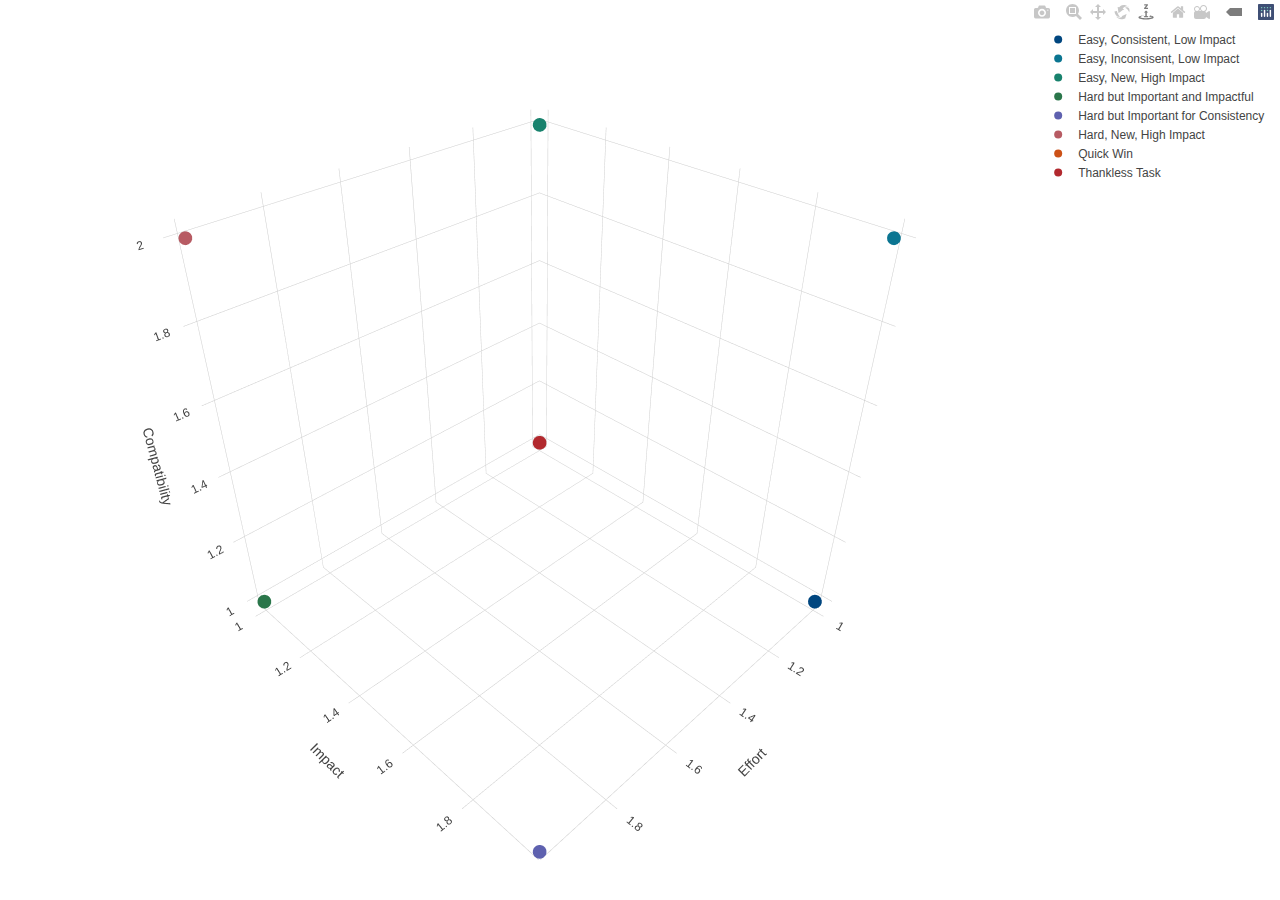
